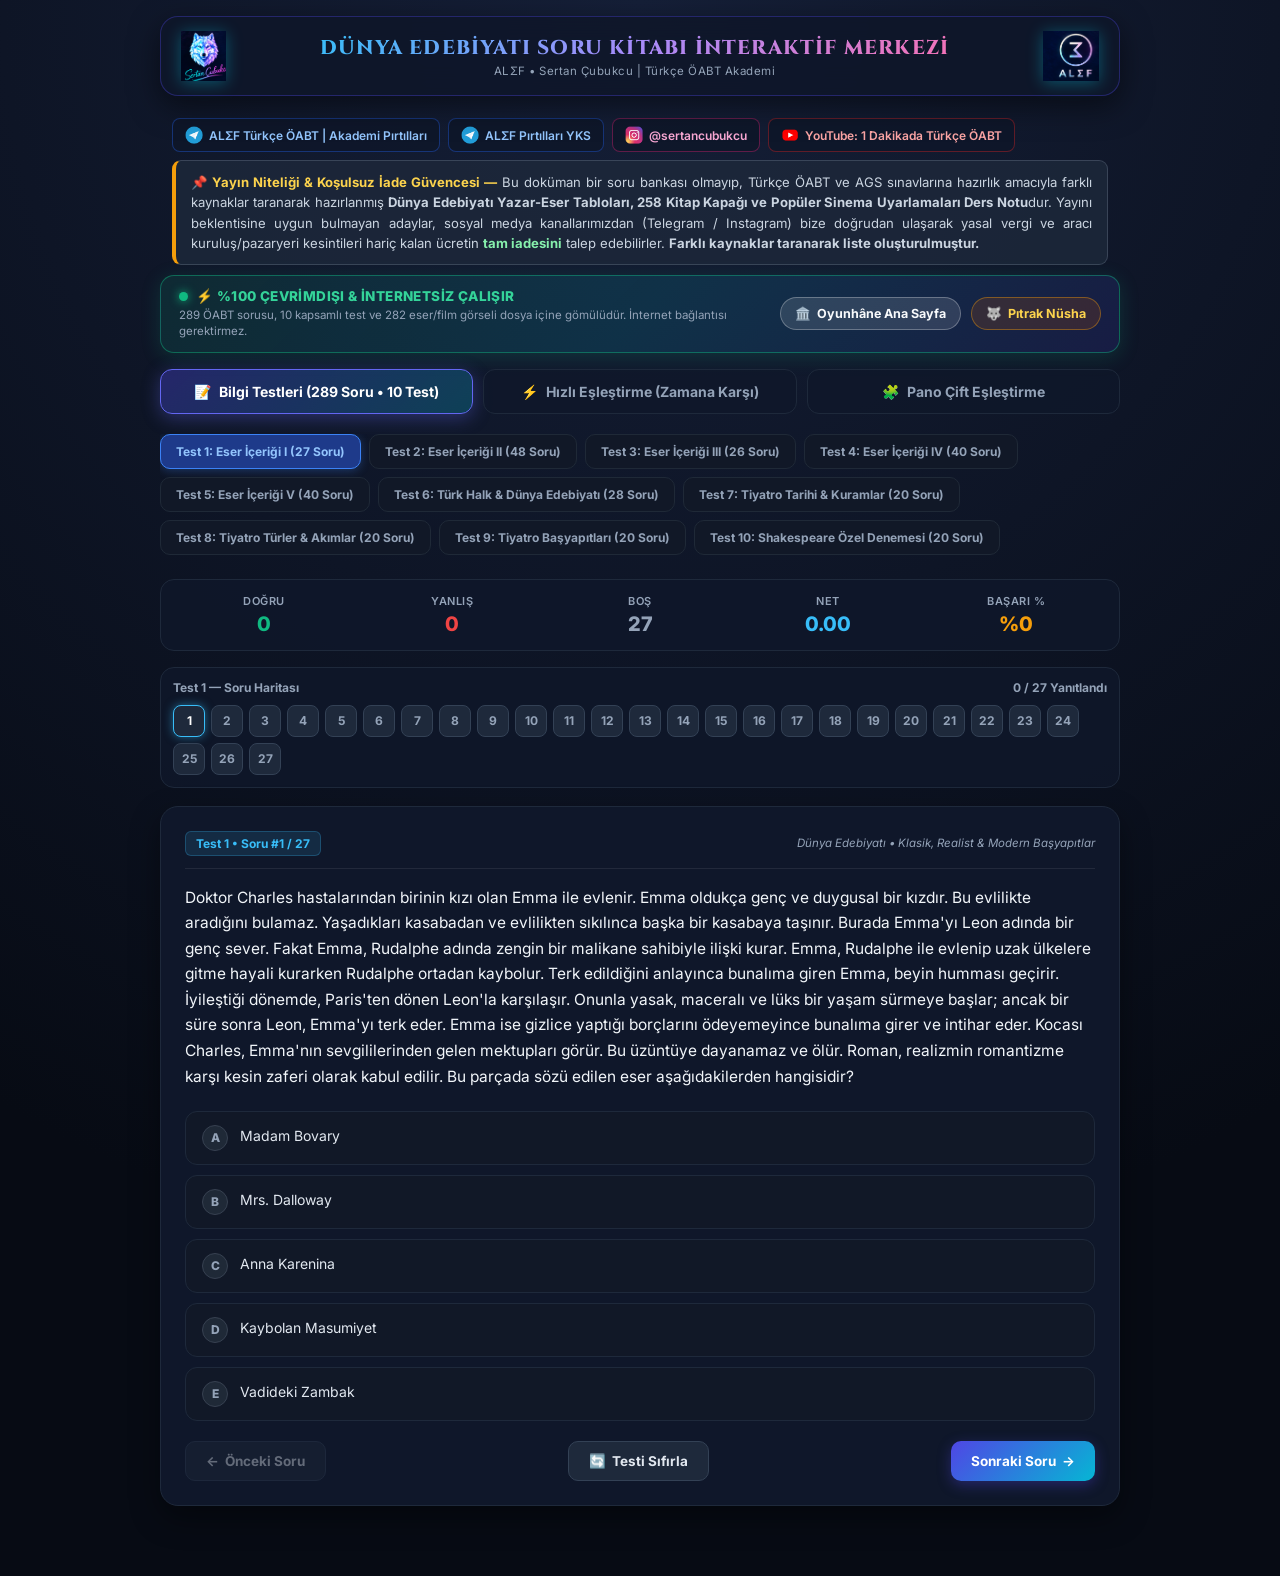
==== dunya-edebiyati.html @ e215e603 "feat: Dünya Edebiyatı soru kitabı modülü, 289 özgün soru, 10 test ve sosyal medya bağlantıları eklen" ====
<!DOCTYPE html>
<html lang="tr">
<head>
  <meta charset="UTF-8">
  <meta name="viewport" content="width=device-width, initial-scale=1.0, viewport-fit=cover">
  <title>ALΣF • Dünya Edebiyatı Soru Kitabı & İnteraktif Bilgi Merkezi</title>
  <meta name="theme-color" content="#0F172A">
  <meta name="apple-mobile-web-app-capable" content="yes">
  <meta name="apple-mobile-web-app-status-bar-style" content="black-translucent">
  <link rel="preconnect" href="https://fonts.googleapis.com">
  <link rel="preconnect" href="https://fonts.gstatic.com" crossorigin>
  <link href="https://fonts.googleapis.com/css2?family=Cinzel:wght@600;700;800&family=Inter:wght@400;500;600;700;800&display=swap" rel="stylesheet">
  <style>
    :root {
      --bg-dark: #070B14;
      --card-bg: #0F172A;
      --card-border: #1E293B;
      --accent-cyan: #06B6D4;
      --accent-purple: #8B5CF6;
      --accent-indigo: #4F46E5;
      --accent-magenta: #EC4899;
      --accent-gold: #F59E0B;
      --correct: #10B981;
      --correct-glow: rgba(16, 185, 129, 0.45);
      --wrong: #EF4444;
      --wrong-glow: rgba(239, 68, 68, 0.45);
      --text-main: #F8FAFC;
      --text-muted: #94A3B8;
    }

    * {
      box-sizing: border-box;
      margin: 0;
      padding: 0;
      font-family: 'Inter', -apple-system, BlinkMacSystemFont, sans-serif;
    }

    body {
      background: radial-gradient(circle at 50% 0%, #151F38 0%, var(--bg-dark) 75%);
      color: var(--text-main);
      min-height: 100vh;
      display: flex;
      flex-direction: column;
      align-items: center;
      padding: 16px 12px 50px;
    }

    /* Header & Logos */
    .brand-header {
      width: 100%;
      max-width: 960px;
      display: flex;
      align-items: center;
      justify-content: space-between;
      padding: 14px 20px;
      background: rgba(15, 23, 42, 0.9);
      border: 1px solid rgba(79, 70, 229, 0.35);
      border-radius: 18px;
      backdrop-filter: blur(14px);
      box-shadow: 0 10px 30px rgba(0, 0, 0, 0.5);
      margin-bottom: 12px;
    }

    .logo-img {
      height: 50px;
      object-fit: contain;
      filter: drop-shadow(0 2px 8px rgba(6, 182, 212, 0.4));
    }

    .header-center {
      text-align: center;
    }

    .header-title {
      font-family: 'Cinzel', serif;
      font-size: 20px;
      font-weight: 800;
      background: linear-gradient(135deg, #38BDF8, #A78BFA, #F472B6);
      -webkit-background-clip: text;
      -webkit-text-fill-color: transparent;
      letter-spacing: 1.2px;
    }

    .header-sub {
      font-size: 11.5px;
      color: var(--text-muted);
      margin-top: 3px;
      letter-spacing: 0.5px;
    }

    /* ============================================================ */
    /* OFFLINE STATUS & INSTALL BANNER (PROMINENT)                  */
    /* ============================================================ */
    .offline-banner-wrap {
      width: 100%;
      max-width: 960px;
      background: linear-gradient(135deg, rgba(16, 185, 129, 0.12), rgba(6, 182, 212, 0.15), rgba(79, 70, 229, 0.15));
      border: 1.5px solid rgba(16, 185, 129, 0.45);
      border-radius: 14px;
      padding: 12px 18px;
      display: flex;
      align-items: center;
      justify-content: space-between;
      gap: 14px;
      margin-bottom: 16px;
      box-shadow: 0 4px 20px rgba(16, 185, 129, 0.18);
    }

    @media (max-width: 768px) {
      .offline-banner-wrap {
        flex-direction: column;
        align-items: flex-start;
      }
      .banner-actions {
        width: 100%;
        display: flex;
        gap: 8px;
      }
      .banner-btn {
        flex: 1;
        justify-content: center;
      }
    }

    .banner-info {
      display: flex;
      flex-direction: column;
      gap: 3px;
    }

    .banner-title-line {
      display: flex;
      align-items: center;
      gap: 8px;
      font-size: 13.5px;
      font-weight: 800;
      color: #34D399;
      letter-spacing: 0.4px;
    }

    .live-dot {
      width: 9px;
      height: 9px;
      background: #10B981;
      border-radius: 50%;
      box-shadow: 0 0 10px #10B981;
      animation: pulse 1.8s infinite;
    }

    @keyframes pulse {
      0%, 100% { transform: scale(1); opacity: 1; }
      50% { transform: scale(1.3); opacity: 0.6; }
    }

    .banner-subtext {
      font-size: 11.5px;
      color: #94A3B8;
      line-height: 1.4;
    }

    .banner-actions {
      display: flex;
      align-items: center;
      gap: 10px;
      flex-shrink: 0;
    }

    .banner-btn {
      display: inline-flex;
      align-items: center;
      gap: 6px;
      padding: 8px 14px;
      font-size: 12.5px;
      font-weight: 700;
      border-radius: 999px;
      text-decoration: none;
      cursor: pointer;
      transition: all 0.2s ease;
      white-space: nowrap;
    }

    .btn-install {
      background: linear-gradient(135deg, #10B981, #059669);
      color: #FFFFFF;
      border: 1px solid #34D399;
      box-shadow: 0 2px 10px rgba(16, 185, 129, 0.35);
    }

    .btn-install:hover {
      transform: translateY(-2px);
      box-shadow: 0 4px 16px rgba(16, 185, 129, 0.55);
    }

    .btn-pitrak {
      background: rgba(180, 83, 9, 0.2);
      color: #FCD34D;
      border: 1px solid rgba(245, 158, 11, 0.4);
    }

    .btn-pitrak:hover {
      background: rgba(180, 83, 9, 0.35);
      border-color: #F59E0B;
      transform: translateY(-2px);
    }

    /* Main Navigation Tabs */
    .nav-tabs {
      width: 100%;
      max-width: 960px;
      display: flex;
      gap: 10px;
      margin-bottom: 20px;
    }

    .tab-btn {
      flex: 1;
      display: flex;
      align-items: center;
      justify-content: center;
      gap: 8px;
      padding: 13px 12px;
      font-size: 14px;
      font-weight: 700;
      color: var(--text-muted);
      background: rgba(15, 23, 42, 0.7);
      border: 1px solid var(--card-border);
      border-radius: 12px;
      cursor: pointer;
      transition: all 0.25s ease;
    }

    .tab-btn:hover {
      color: #FFF;
      background: rgba(30, 41, 59, 0.8);
      border-color: rgba(99, 102, 241, 0.4);
    }

    .tab-btn.active {
      color: #FFF;
      background: linear-gradient(135deg, rgba(79, 70, 229, 0.35), rgba(6, 182, 212, 0.25));
      border-color: #6366F1;
      box-shadow: 0 4px 18px rgba(99, 102, 241, 0.35);
    }

    /* Container Views */
    .view-container {
      width: 100%;
      max-width: 960px;
      display: none;
    }

    .view-container.active {
      display: block;
      animation: fadeIn 0.3s ease;
    }

    @keyframes fadeIn {
      from { opacity: 0; transform: translateY(6px); }
      to { opacity: 1; transform: translateY(0); }
    }

    /* ============================================================ */
    /* 1. QUIZ VIEW STYLES */
    /* ============================================================ */
    .test-selector-bar {
      display: flex;
      gap: 8px;
      overflow-x: auto;
      padding-bottom: 8px;
      margin-bottom: 16px;
    }

    .test-pill-btn {
      white-space: nowrap;
      padding: 9px 15px;
      border-radius: 10px;
      font-size: 12px;
      font-weight: 700;
      background: #111827;
      color: var(--text-muted);
      border: 1px solid #1F2937;
      cursor: pointer;
      transition: all 0.2s ease;
    }

    .test-pill-btn:hover {
      color: #FFF;
      border-color: #4B5563;
    }

    .test-pill-btn.active {
      background: #1E3A8A;
      color: #93C5FD;
      border-color: #3B82F6;
      box-shadow: 0 2px 10px rgba(59, 130, 246, 0.3);
    }

    .score-board {
      display: grid;
      grid-template-columns: repeat(5, 1fr);
      gap: 10px;
      padding: 14px;
      background: rgba(15, 23, 42, 0.9);
      border: 1px solid var(--card-border);
      border-radius: 14px;
      margin-bottom: 16px;
      text-align: center;
    }

    .score-box .label {
      font-size: 11px;
      font-weight: 600;
      text-transform: uppercase;
      letter-spacing: 0.5px;
      color: var(--text-muted);
      margin-bottom: 4px;
    }

    .score-box .val {
      font-size: 20px;
      font-weight: 800;
    }

    .val.correct { color: #10B981; }
    .val.wrong { color: #EF4444; }
    .val.empty { color: #94A3B8; }
    .val.net { color: #38BDF8; }
    .val.pct { color: #F59E0B; }

    /* Question Navigator Map */
    .q-map-container {
      padding: 12px;
      background: rgba(15, 23, 42, 0.85);
      border: 1px solid var(--card-border);
      border-radius: 14px;
      margin-bottom: 18px;
    }

    .q-map-title {
      font-size: 12px;
      font-weight: 700;
      color: var(--text-muted);
      margin-bottom: 10px;
      display: flex;
      justify-content: space-between;
    }

    .q-map-grid {
      display: flex;
      flex-wrap: wrap;
      gap: 6px;
    }

    .q-nav-pill {
      width: 32px;
      height: 32px;
      display: flex;
      align-items: center;
      justify-content: center;
      font-size: 12px;
      font-weight: 700;
      border-radius: 8px;
      background: #1E293B;
      color: #94A3B8;
      border: 1px solid #334155;
      cursor: pointer;
      transition: all 0.15s ease;
    }

    .q-nav-pill:hover {
      border-color: #64748B;
      transform: scale(1.08);
    }

    .q-nav-pill.active {
      border-color: #38BDF8;
      box-shadow: 0 0 10px rgba(56, 189, 248, 0.5);
      color: #FFF;
    }

    .q-nav-pill.ans-correct {
      background: #065F46;
      color: #A7F3D0;
      border-color: #10B981;
    }

    .q-nav-pill.ans-wrong {
      background: #7F1D1D;
      color: #FECACA;
      border-color: #EF4444;
    }

    /* Active Question Card */
    .quiz-card {
      background: var(--card-bg);
      border: 1px solid var(--card-border);
      border-radius: 18px;
      padding: 24px;
      box-shadow: 0 12px 30px rgba(0, 0, 0, 0.4);
      margin-bottom: 20px;
    }

    .q-card-header {
      display: flex;
      justify-content: space-between;
      align-items: center;
      margin-bottom: 16px;
      padding-bottom: 12px;
      border-bottom: 1px solid rgba(255, 255, 255, 0.08);
    }

    .q-badge {
      display: inline-flex;
      align-items: center;
      gap: 6px;
      font-size: 12px;
      font-weight: 700;
      color: #38BDF8;
      background: rgba(56, 189, 248, 0.12);
      padding: 4px 10px;
      border-radius: 6px;
      border: 1px solid rgba(56, 189, 248, 0.25);
    }

    .q-period-tag {
      font-size: 11.5px;
      color: var(--text-muted);
      font-style: italic;
    }

    .q-stem {
      font-size: 15.5px;
      line-height: 1.65;
      color: #F1F5F9;
      margin-bottom: 22px;
      white-space: pre-line;
    }

    .options-list {
      display: flex;
      flex-direction: column;
      gap: 10px;
      margin-bottom: 20px;
    }

    .option-btn {
      display: flex;
      align-items: flex-start;
      gap: 12px;
      padding: 13px 16px;
      background: #111827;
      border: 1.5px solid #1E293B;
      border-radius: 12px;
      color: #E2E8F0;
      font-size: 14px;
      line-height: 1.5;
      text-align: left;
      cursor: pointer;
      transition: all 0.2s ease;
    }

    .option-btn:hover:not(:disabled) {
      background: #1E293B;
      border-color: #475569;
      transform: translateX(4px);
    }

    .opt-key {
      width: 26px;
      height: 26px;
      border-radius: 50%;
      background: #1F2937;
      color: #94A3B8;
      display: flex;
      align-items: center;
      justify-content: center;
      font-weight: 800;
      font-size: 12px;
      flex-shrink: 0;
      border: 1px solid #374151;
      transition: all 0.2s;
    }

    .option-btn:hover:not(:disabled) .opt-key {
      background: #38BDF8;
      color: #0F172A;
      border-color: #38BDF8;
    }

    /* State styles for options */
    .option-btn.selected-correct {
      background: #064E3B !important;
      border-color: #10B981 !important;
      color: #D1FAE5 !important;
      box-shadow: 0 0 15px var(--correct-glow);
    }
    .option-btn.selected-correct .opt-key {
      background: #10B981;
      color: #FFF;
      border-color: #10B981;
    }

    .option-btn.selected-wrong {
      background: #7F1D1D !important;
      border-color: #EF4444 !important;
      color: #FEE2E2 !important;
      box-shadow: 0 0 15px var(--wrong-glow);
    }
    .option-btn.selected-wrong .opt-key {
      background: #EF4444;
      color: #FFF;
      border-color: #EF4444;
    }

    .option-btn.highlight-correct {
      background: rgba(16, 185, 129, 0.2) !important;
      border-color: #10B981 !important;
      color: #A7F3D0 !important;
    }
    .option-btn.highlight-correct .opt-key {
      background: #10B981;
      color: #FFF;
    }

    /* Solution Box */
    .solution-box {
      display: none;
      background: rgba(15, 23, 42, 0.8);
      border: 1px solid #334155;
      border-left: 4px solid #38BDF8;
      border-radius: 10px;
      padding: 14px 16px;
      margin-top: 18px;
      font-size: 13.5px;
      line-height: 1.6;
      color: #CBD5E1;
      animation: fadeIn 0.3s ease;
    }

    .solution-title {
      font-weight: 700;
      color: #38BDF8;
      margin-bottom: 6px;
      display: flex;
      align-items: center;
      gap: 6px;
    }

    /* Quiz Controls Bar */
    .quiz-controls {
      display: flex;
      justify-content: space-between;
      gap: 12px;
      margin-top: 20px;
    }

    .ctrl-btn {
      padding: 11px 20px;
      font-size: 13.5px;
      font-weight: 700;
      border-radius: 10px;
      cursor: pointer;
      display: inline-flex;
      align-items: center;
      gap: 6px;
      transition: all 0.2s ease;
      background: #1E293B;
      color: #E2E8F0;
      border: 1px solid #334155;
    }

    .ctrl-btn:hover:not(:disabled) {
      background: #334155;
      border-color: #475569;
      transform: translateY(-2px);
    }

    .ctrl-btn:disabled {
      opacity: 0.4;
      cursor: not-allowed;
    }

    .ctrl-btn.primary {
      background: linear-gradient(135deg, #4F46E5, #06B6D4);
      border: none;
      color: #FFF;
      box-shadow: 0 4px 14px rgba(79, 70, 229, 0.35);
    }

    .ctrl-btn.primary:hover:not(:disabled) {
      box-shadow: 0 6px 20px rgba(6, 182, 212, 0.45);
    }

    /* ============================================================ */
    /* 2. SPEED MATCH GAME STYLES */
    /* ============================================================ */
    .game-stats-header {
      display: grid;
      grid-template-columns: repeat(4, 1fr);
      gap: 12px;
      margin-bottom: 16px;
    }

    .g-stat-box {
      background: rgba(15, 23, 42, 0.85);
      border: 1px solid var(--card-border);
      border-radius: 12px;
      padding: 12px;
      text-align: center;
    }

    .g-stat-label {
      font-size: 11px;
      font-weight: 700;
      text-transform: uppercase;
      color: var(--text-muted);
      margin-bottom: 3px;
    }

    .g-stat-value {
      font-size: 22px;
      font-weight: 800;
    }

    .g-stat-value.timer {
      color: #F59E0B;
    }

    .g-stat-value.timer.danger {
      color: #EF4444;
      animation: timerAlert 0.6s infinite alternate;
    }

    @keyframes timerAlert {
      from { transform: scale(1); }
      to { transform: scale(1.15); }
    }

    .speed-game-arena {
      background: var(--card-bg);
      border: 1px solid var(--card-border);
      border-radius: 18px;
      padding: 24px;
      box-shadow: 0 12px 30px rgba(0, 0, 0, 0.4);
    }

    .speed-card-display {
      display: flex;
      flex-direction: column;
      align-items: center;
      margin-bottom: 24px;
    }

    .speed-cover-img {
      height: 250px;
      width: auto;
      max-width: 190px;
      object-fit: cover;
      border-radius: 12px;
      box-shadow: 0 8px 24px rgba(0, 0, 0, 0.6);
      border: 2px solid rgba(255, 255, 255, 0.15);
      transition: transform 0.2s ease;
    }

    .speed-cover-img:hover {
      transform: scale(1.03);
    }

    .speed-catalog-tag {
      margin-top: 10px;
      font-size: 12px;
      font-weight: 700;
      color: #38BDF8;
      background: rgba(56, 189, 248, 0.12);
      padding: 4px 12px;
      border-radius: 999px;
      border: 1px solid rgba(56, 189, 248, 0.3);
    }

    .speed-options-grid {
      display: grid;
      grid-template-columns: repeat(2, 1fr);
      gap: 12px;
    }

    @media (max-width: 640px) {
      .speed-options-grid {
        grid-template-columns: 1fr;
      }
    }

    .game-opt-btn {
      background: #111827;
      border: 1.5px solid #1E293B;
      border-radius: 12px;
      padding: 14px 18px;
      color: #F8FAFC;
      font-size: 14.5px;
      font-weight: 600;
      cursor: pointer;
      text-align: left;
      transition: all 0.18s ease;
      display: flex;
      align-items: center;
      justify-content: space-between;
    }

    .game-opt-btn:hover:not(:disabled) {
      background: #1E293B;
      border-color: #38BDF8;
      transform: translateX(4px);
    }

    .game-opt-btn.correct-glow {
      background: #064E3B !important;
      border-color: #10B981 !important;
      color: #A7F3D0 !important;
      box-shadow: 0 0 18px var(--correct-glow);
    }

    .game-opt-btn.wrong-shake {
      background: #7F1D1D !important;
      border-color: #EF4444 !important;
      color: #FECACA !important;
      box-shadow: 0 0 18px var(--wrong-glow);
      animation: shake 0.4s ease;
    }

    @keyframes shake {
      0%, 100% { transform: translateX(0); }
      20%, 60% { transform: translateX(-6px); }
      40%, 80% { transform: translateX(6px); }
    }

    /* Start & Game Over Overlays */
    .game-overlay-card {
      text-align: center;
      padding: 36px 20px;
    }

    .big-game-title {
      font-family: 'Cinzel', serif;
      font-size: 26px;
      font-weight: 800;
      color: #38BDF8;
      margin-bottom: 12px;
    }

    .game-desc {
      font-size: 14.5px;
      color: #94A3B8;
      max-width: 540px;
      margin: 0 auto 24px;
      line-height: 1.6;
    }

    .primary-game-btn {
      padding: 14px 34px;
      font-size: 16px;
      font-weight: 800;
      color: #FFF;
      background: linear-gradient(135deg, #4F46E5, #06B6D4);
      border: none;
      border-radius: 12px;
      cursor: pointer;
      box-shadow: 0 6px 20px rgba(79, 70, 229, 0.45);
      transition: all 0.25s ease;
    }

    .primary-game-btn:hover {
      transform: translateY(-2px) scale(1.03);
      box-shadow: 0 10px 28px rgba(6, 182, 212, 0.55);
    }

    /* GameOver Modal */
    .gameover-modal-grid {
      display: grid;
      grid-template-columns: repeat(2, 1fr);
      gap: 12px;
      max-width: 440px;
      margin: 20px auto 28px;
    }

    .go-stat-card {
      padding: 14px;
      background: #0B1120;
      border: 1px solid #1E293B;
      border-radius: 10px;
    }

    .go-stat-card .l { font-size: 11px; color: var(--text-muted); margin-bottom: 4px; }
    .go-stat-card .v { font-size: 22px; font-weight: 800; color: #38BDF8; }

    /* ============================================================ */
    /* 3. BOARD PAIR MATCH STYLES */
    /* ============================================================ */
    .board-grid-wrapper {
      display: grid;
      grid-template-columns: repeat(4, 1fr);
      gap: 14px;
      margin-top: 16px;
    }

    @media (max-width: 720px) {
      .board-grid-wrapper {
        grid-template-columns: repeat(2, 1fr);
      }
    }

    .board-card {
      height: 160px;
      background: #111827;
      border: 2px solid #1E293B;
      border-radius: 14px;
      padding: 10px;
      display: flex;
      flex-direction: column;
      align-items: center;
      justify-content: center;
      cursor: pointer;
      transition: all 0.2s ease;
      position: relative;
      overflow: hidden;
      text-align: center;
    }

    .board-card:hover {
      border-color: #38BDF8;
      transform: translateY(-3px);
    }

    .board-card.selected {
      border-color: #F59E0B;
      box-shadow: 0 0 16px rgba(245, 158, 11, 0.5);
      background: #1E293B;
    }

    .board-card.matched {
      opacity: 0.15;
      pointer-events: none;
      transform: scale(0.95);
    }

    .board-card img {
      height: 100%;
      width: auto;
      border-radius: 8px;
      object-fit: cover;
    }

    .board-text {
      font-size: 13px;
      font-weight: 700;
      color: #F8FAFC;
      line-height: 1.4;
      padding: 8px;
    }

    /* ============================================================ */
    /* INSTALL MODAL STYLES                                         */
    /* ============================================================ */
    .modal-backdrop {
      position: fixed;
      top: 0; left: 0; right: 0; bottom: 0;
      background: rgba(0, 0, 0, 0.85);
      backdrop-filter: blur(10px);
      display: none;
      align-items: center;
      justify-content: center;
      z-index: 1000;
      padding: 20px;
    }

    .modal-backdrop.show {
      display: flex;
    }

    .install-modal-box {
      width: 100%;
      max-width: 560px;
      background: #0F172A;
      border: 1.5px solid #334155;
      border-radius: 20px;
      padding: 26px 24px;
      text-align: left;
      box-shadow: 0 20px 50px rgba(0, 0, 0, 0.7);
      animation: modalPop 0.25s cubic-bezier(0.175, 0.885, 0.32, 1.275);
    }

    @keyframes modalPop {
      from { transform: scale(0.9); opacity: 0; }
      to { transform: scale(1); opacity: 1; }
    }

    .modal-head-row {
      display: flex;
      align-items: center;
      justify-content: space-between;
      margin-bottom: 8px;
    }

    .modal-head-title {
      font-size: 18px;
      font-weight: 800;
      color: #38BDF8;
      display: flex;
      align-items: center;
      gap: 8px;
    }

    .modal-close-x {
      background: transparent;
      border: none;
      color: #94A3B8;
      font-size: 24px;
      cursor: pointer;
      line-height: 1;
    }

    .modal-head-desc {
      font-size: 12.5px;
      color: #94A3B8;
      line-height: 1.5;
      margin-bottom: 16px;
    }

    .device-tabs {
      display: flex;
      gap: 6px;
      border-bottom: 1px solid #1E293B;
      padding-bottom: 10px;
      margin-bottom: 16px;
    }

    .dev-tab-btn {
      flex: 1;
      padding: 8px 6px;
      font-size: 12px;
      font-weight: 700;
      background: #111827;
      color: #94A3B8;
      border: 1px solid #1F2937;
      border-radius: 8px;
      cursor: pointer;
      text-align: center;
      transition: all 0.2s;
    }

    .dev-tab-btn.active {
      background: #1E3A8A;
      color: #93C5FD;
      border-color: #3B82F6;
    }

    .dev-content-panel {
      display: none;
      flex-direction: column;
      gap: 10px;
      margin-bottom: 18px;
    }

    .dev-content-panel.active {
      display: flex;
    }

    .step-row {
      display: flex;
      align-items: flex-start;
      gap: 12px;
      background: #111827;
      border: 1px solid #1E293B;
      border-radius: 10px;
      padding: 10px 14px;
    }

    .step-badge-num {
      width: 24px;
      height: 24px;
      border-radius: 50%;
      background: #38BDF8;
      color: #0F172A;
      font-weight: 800;
      font-size: 12px;
      display: flex;
      align-items: center;
      justify-content: center;
      flex-shrink: 0;
      margin-top: 2px;
    }

    .step-instr {
      font-size: 13px;
      color: #E2E8F0;
      line-height: 1.5;
    }

    .step-instr b {
      color: #38BDF8;
    }

    .modal-bottom-btn {
      width: 100%;
      padding: 12px;
      font-size: 14px;
      font-weight: 700;
      color: #FFF;
      background: linear-gradient(135deg, #10B981, #059669);
      border: none;
      border-radius: 10px;
      cursor: pointer;
      text-align: center;
    }
  </style>
</head>
<body>

  <!-- Top Header with User's Logos -->
  <header class="brand-header">
    <img src="[data-uri]" alt="Sertan Çubukcu" class="logo-img">
    <div class="header-center">
      <div class="header-title">DÜNYA EDEBİYATI SORU KİTABI İNTERAKTİF MERKEZİ</div>
      <div class="header-sub">ALΣF • Sertan Çubukcu | Türkçe ÖABT Akademi</div>
    </div>
    <img src="[data-uri]" alt="ALΣF" class="logo-img">
  </header>

  <!-- ============================================================ -->
  <!-- DİJİTAL BAĞLANTILARIMIZ & YAYIN NİTELİĞİ BİLDİRİMİ        -->
  <!-- ============================================================ -->
  <div style="max-width: 960px; margin: 10px auto 0; padding: 0 12px;">

    <!-- Social Links Row -->
    <div style="display: flex; flex-wrap: wrap; gap: 8px; margin-bottom: 8px;">
      <a href="https://t.me/alefturkceoabt" target="_blank"
         style="display:flex; align-items:center; gap:6px; padding:7px 12px; background:rgba(15,23,42,0.85); border:1px solid rgba(37,99,235,0.4); border-radius:8px; color:#93C5FD; text-decoration:none; font-size:12px; font-weight:600;">
        <img src="[data-uri]" width="18" height="18" alt="TG"> ALΣF Türkçe ÖABT | Akademi Pırtılları
      </a>
      <a href="https://t.me/alefpirtillariyks" target="_blank"
         style="display:flex; align-items:center; gap:6px; padding:7px 12px; background:rgba(15,23,42,0.85); border:1px solid rgba(37,99,235,0.4); border-radius:8px; color:#93C5FD; text-decoration:none; font-size:12px; font-weight:600;">
        <img src="[data-uri]" width="18" height="18" alt="TG"> ALΣF Pırtılları YKS
      </a>
      <a href="https://instagram.com/sertancubukcu" target="_blank"
         style="display:flex; align-items:center; gap:6px; padding:7px 12px; background:rgba(15,23,42,0.85); border:1px solid rgba(219,39,119,0.4); border-radius:8px; color:#F9A8D4; text-decoration:none; font-size:12px; font-weight:600;">
        <img src="[data-uri]" width="18" height="18" alt="IG"> @sertancubukcu
      </a>
      <a href="https://youtube.com/@1dakikadaturkceoabt" target="_blank"
         style="display:flex; align-items:center; gap:6px; padding:7px 12px; background:rgba(15,23,42,0.85); border:1px solid rgba(220,38,38,0.4); border-radius:8px; color:#FCA5A5; text-decoration:none; font-size:12px; font-weight:600;">
        <img src="[data-uri]" width="18" height="18" alt="YT"> YouTube: 1 Dakikada Türkçe ÖABT
      </a>
    </div>

    <!-- Yayın Niteliği & İade Güvencesi -->
    <div style="padding:11px 15px; background:rgba(30,41,59,0.82); border:1px solid rgba(148,163,184,0.25); border-left:4px solid #F59E0B; border-radius:9px; color:#CBD5E1; font-size:0.82rem; line-height:1.55; text-align:justify; margin-bottom:10px;">
      <span style="font-weight:700; color:#FCD34D;">📌 Yayın Niteliği &amp; Koşulsuz İade Güvencesi —</span>
      Bu doküman bir soru bankası olmayıp, Türkçe ÖABT ve AGS sınavlarına hazırlık amacıyla farklı kaynaklar taranarak hazırlanmış
      <b>Dünya Edebiyatı Yazar-Eser Tabloları, 258 Kitap Kapağı ve Popüler Sinema Uyarlamaları Ders Notu</b>dur.
      Yayını beklentisine uygun bulmayan adaylar, sosyal medya kanallarımızdan (Telegram / Instagram) bize doğrudan ulaşarak
      yasal vergi ve aracı kuruluş/pazaryeri kesintileri hariç kalan ücretin <b style="color:#86EFAC;">tam iadesini</b> talep edebilirler.
      <b>Farklı kaynaklar taranarak liste oluşturulmuştur.</b>
    </div>
  </div>



  <!-- OFFLINE STATUS & INSTALL BANNER -->
  <div class="offline-banner-wrap">
    <div class="banner-info">
      <div class="banner-title-line">
        <span class="live-dot"></span>
        <span>⚡ %100 ÇEVRİMDIŞI & İNTERNETSİZ ÇALIŞIR</span>
      </div>
      <div class="banner-subtext">
        289 ÖABT sorusu, 10 kapsamlı test ve 282 eser/film görseli dosya içine gömülüdür. İnternet bağlantısı gerektirmez.
      </div>
    </div>
    <div class="banner-actions">
      <a href="./index.html" class="banner-btn" style="background:rgba(255,255,255,0.12); border:1px solid rgba(255,255,255,0.28); color:#F8FAFC; text-decoration:none;" title="Edebiyat Oyunhânesi Ana Sayfasına Dön">
        <span>🏛️</span> Oyunhâne Ana Sayfa
      </a>
      <a href="./Pitrak-Nusha/index.html" class="banner-btn btn-pitrak" title="Pıtrak Nüsha Mizanpaj Stüdyosunu Aç">
        <span>🐺</span> Pıtrak Nüsha
      </a>
    </div>
  </div>

  <!-- Navigation Tabs -->
  <nav class="nav-tabs">
    <button class="tab-btn active" onclick="switchNavTab('quiz-view')">
      <span>📝</span> Bilgi Testleri (289 Soru • 10 Test)
    </button>
    <button class="tab-btn" onclick="switchNavTab('speed-game-view')">
      <span>⚡</span> Hızlı Eşleştirme (Zamana Karşı)
    </button>
    <button class="tab-btn" onclick="switchNavTab('board-game-view')">
      <span>🧩</span> Pano Çift Eşleştirme
    </button>
  </nav>

  <!-- ============================================================ -->
  <!-- 1. QUIZ VIEW (130 QUESTIONS IN 5 TESTS) -->
  <!-- ============================================================ -->
  <main id="quiz-view" class="view-container active">
    <!-- Test Selector Bar -->
    <div class="test-selector-bar" style="flex-wrap: wrap;">
      <button class="test-pill-btn active" onclick="selectTest(1)">Test 1: Eser İçeriği I (27 Soru)</button>
      <button class="test-pill-btn" onclick="selectTest(2)">Test 2: Eser İçeriği II (48 Soru)</button>
      <button class="test-pill-btn" onclick="selectTest(3)">Test 3: Eser İçeriği III (26 Soru)</button>
      <button class="test-pill-btn" onclick="selectTest(4)">Test 4: Eser İçeriği IV (40 Soru)</button>
      <button class="test-pill-btn" onclick="selectTest(5)">Test 5: Eser İçeriği V (40 Soru)</button>
      <button class="test-pill-btn" onclick="selectTest(6)">Test 6: Türk Halk & Dünya Edebiyatı (28 Soru)</button>
      <button class="test-pill-btn" onclick="selectTest(7)">Test 7: Tiyatro Tarihi & Kuramlar (20 Soru)</button>
      <button class="test-pill-btn" onclick="selectTest(8)">Test 8: Tiyatro Türler & Akımlar (20 Soru)</button>
      <button class="test-pill-btn" onclick="selectTest(9)">Test 9: Tiyatro Başyapıtları (20 Soru)</button>
      <button class="test-pill-btn" onclick="selectTest(10)">Test 10: Shakespeare Özel Denemesi (20 Soru)</button>
    </div>

    <!-- Live Scoreboard -->
    <div class="score-board">
      <div class="score-box">
        <div class="label">Doğru</div>
        <div class="val correct" id="quiz-correct-count">0</div>
      </div>
      <div class="score-box">
        <div class="label">Yanlış</div>
        <div class="val wrong" id="quiz-wrong-count">0</div>
      </div>
      <div class="score-box">
        <div class="label">Boş</div>
        <div class="val empty" id="quiz-empty-count">25</div>
      </div>
      <div class="score-box">
        <div class="label">Net</div>
        <div class="val net" id="quiz-net-count">0.00</div>
      </div>
      <div class="score-box">
        <div class="label">Başarı %</div>
        <div class="val pct" id="quiz-pct-count">%0</div>
      </div>
    </div>

    <!-- Question Navigator Map -->
    <div class="q-map-container">
      <div class="q-map-title">
        <span id="q-map-test-label">Test 1 — Soru Haritası</span>
        <span id="q-map-progress-label">0 / 25 Yanıtlandı</span>
      </div>
      <div class="q-map-grid" id="quiz-nav-grid">
        <!-- Rendered by JS -->
      </div>
    </div>

    <!-- Active Question Card -->
    <article class="quiz-card" id="quiz-card-container">
      <header class="q-card-header">
        <span class="q-badge" id="q-card-badge">Soru #1</span>
        <span class="q-period-tag" id="q-card-period">Antik Dönem & Rönesans</span>
      </header>
      
      <div class="q-stem" id="q-card-stem">
        Soru metni yükleniyor...
      </div>

      <div class="options-list" id="q-card-options">
        <!-- Options rendered by JS -->
      </div>

      <div class="solution-box" id="q-card-solution">
        <div class="solution-title">
          <span>💡</span> ÖABT Çözüm & Edebi Tahlil:
        </div>
        <div id="q-card-solution-text">
          Çözüm açıklaması burada yer alır.
        </div>
      </div>

      <footer class="quiz-controls">
        <button class="ctrl-btn" id="btn-prev-q" onclick="navigateQuestion(-1)">
          <span>←</span> Önceki Soru
        </button>
        <button class="ctrl-btn" onclick="resetCurrentTest()">
          <span>🔄</span> Testi Sıfırla
        </button>
        <button class="ctrl-btn primary" id="btn-next-q" onclick="navigateQuestion(1)">
          Sonraki Soru <span>→</span>
        </button>
      </footer>
    </article>
  </main>

  <!-- ============================================================ -->
  <!-- 2. SPEED MATCH GAME VIEW -->
  <!-- ============================================================ -->
  <section id="speed-game-view" class="view-container">
    <div class="game-stats-header">
      <div class="g-stat-box">
        <div class="g-stat-label">Süre</div>
        <div class="g-stat-value timer" id="speed-timer-val">30s</div>
      </div>
      <div class="g-stat-box">
        <div class="g-stat-label">Puan</div>
        <div class="g-stat-value" id="speed-score-val" style="color: #38BDF8;">0</div>
      </div>
      <div class="g-stat-box">
        <div class="g-stat-label">Doğru Eşleşme</div>
        <div class="g-stat-value" id="speed-matches-val" style="color: #10B981;">0</div>
      </div>
      <div class="g-stat-box">
        <div class="g-stat-label">Seri (Streak)</div>
        <div class="g-stat-value" id="speed-streak-val" style="color: #F59E0B;">0x</div>
      </div>
    </div>

    <div class="speed-game-arena">
      <!-- Start Screen -->
      <div id="speed-start-screen" class="game-overlay-card">
        <div class="big-game-title">⚡ ZAMANA KARŞI HIZLI EŞLEŞTİRME</div>
        <div class="game-desc">
          Ekrana gelen kapak ve film afişlerinin hangi yazar veya esere ait olduğunu en hızlı şekilde tahmin edin!
          <br><br>
          ⏱️ <b>30 saniyeden başlarsınız.</b> Her doğru bildiğinizde <b>+3 saniye</b> ve ekstra puan kazanırsınız. Seri yaptıkça puanınız katlanır!
        </div>
        <button class="primary-game-btn" onclick="startSpeedGame()">
          🚀 Oyunu Başlat
        </button>
      </div>

      <!-- Active Game Screen -->
      <div id="speed-active-screen" style="display: none;">
        <div class="speed-card-display">
          <img id="speed-current-img" src="" alt="Eser Kapağı" class="speed-cover-img">
          <div class="speed-catalog-tag" id="speed-current-badge">Katalog: #001</div>
        </div>

        <div class="speed-options-grid" id="speed-options-container">
          <!-- 4 option buttons rendered by JS -->
        </div>
      </div>

      <!-- Game Over Screen -->
      <div id="speed-gameover-screen" class="game-overlay-card" style="display: none;">
        <div class="big-game-title" style="color: #EF4444;">SÜRE DOLDU!</div>
        <div id="gameover-rank-title" style="font-size: 16px; margin-bottom: 12px; color: #E2E8F0;">
          Kazanılan Edebi Unvan: <b style="color: #38BDF8;">Kitap Kurdu</b>
        </div>
        <div class="gameover-modal-grid">
          <div class="go-stat-card">
            <div class="l">Toplam Puan</div>
            <div class="v" id="go-score">0</div>
          </div>
          <div class="go-stat-card">
            <div class="l">Doğru Eşleşme</div>
            <div class="v" id="go-matches" style="color: #10B981;">0</div>
          </div>
          <div class="go-stat-card">
            <div class="l">En Yüksek Seri</div>
            <div class="v" id="go-streak" style="color: #F59E0B;">0x</div>
          </div>
          <div class="go-stat-card">
            <div class="l">İsabet Oranı</div>
            <div class="v" id="go-accuracy" style="color: #A78BFA;">%0</div>
          </div>
        </div>
        <button class="primary-game-btn" onclick="startSpeedGame()">
          🔄 Yeniden Oyna
        </button>
      </div>
    </div>
  </section>

  <!-- ============================================================ -->
  <!-- 3. BOARD PAIR MATCH VIEW -->
  <!-- ============================================================ -->
  <section id="board-game-view" class="view-container">
    <div class="game-stats-header" style="grid-template-columns: repeat(2, 1fr);">
      <div class="g-stat-box">
        <div class="g-stat-label">Mod</div>
        <div class="g-stat-value" style="color: #38BDF8; font-size: 17px;">Görsel Eşleştirme Panosu</div>
      </div>
      <div class="g-stat-box">
        <div class="g-stat-label">İşlem</div>
        <button class="ctrl-btn primary" onclick="initBoardGame()" style="padding: 6px 16px; font-size: 12px;">
          Yeni Pano Dağıt
        </button>
      </div>
    </div>

    <div class="speed-game-arena">
      <div class="game-desc" style="text-align: center; margin-bottom: 16px;">
        Kapak görseli ile eser/yazar ismini eşleştirin. Seçtiğiniz iki kart doğru ise ekrandan kalkar!
      </div>
      <div class="board-grid-wrapper" id="board-grid-container">
        <!-- Rendered by JS -->
      </div>
    </div>
  </section>

  <!-- ============================================================ -->
  <!-- INSTALL MODAL                                                -->
  <!-- ============================================================ -->
  <div id="install-modal" class="modal-backdrop" onclick="if(event.target===this) closeInstallModal()">
    <div class="install-modal-box">
      <div class="modal-head-row">
        <div class="modal-head-title">
          <span>📲</span> Ana Ekrana Ekle / Telefona Yükle
        </div>
        <button class="modal-close-x" onclick="closeInstallModal()">&times;</button>
      </div>
      <div class="modal-head-desc">
        Bu uygulamayı telefon veya bilgisayarınızın ana ekranına ekleyerek <b>%100 internetsiz ve tam ekran</b> kullanabilirsiniz.
      </div>

      <div class="device-tabs">
        <button class="dev-tab-btn active" onclick="switchDevTab('ios')">📱 iPhone / iPad (Safari)</button>
        <button class="dev-tab-btn" onclick="switchDevTab('android')">🤖 Android (Chrome)</button>
        <button class="dev-tab-btn" onclick="switchDevTab('pc')">💻 Bilgisayar (Chrome/Edge)</button>
      </div>

      <!-- iOS Panel -->
      <div id="dev-panel-ios" class="dev-content-panel active">
        <div class="step-row">
          <div class="step-badge-num">1</div>
          <div class="step-instr">Safari tarayıcısının altındaki <b>Paylaş</b> simgesine (kare içinde yukarı ok) dokunun.</div>
        </div>
        <div class="step-row">
          <div class="step-badge-num">2</div>
          <div class="step-instr">Açılan menüde aşağı kaydırıp <b>"Ana Ekrana Ekle"</b> (Add to Home Screen) seçeneğine dokunun.</div>
        </div>
        <div class="step-row">
          <div class="step-badge-num">3</div>
          <div class="step-instr">Sağ üstteki <b>"Ekle"</b> butonuna basın. Telefonunuzda gerçek bir uygulama gibi açılacaktır!</div>
        </div>
      </div>

      <!-- Android Panel -->
      <div id="dev-panel-android" class="dev-content-panel">
        <div class="step-row">
          <div class="step-badge-num">1</div>
          <div class="step-instr">Chrome tarayıcısının sağ üst köşesindeki <b>üç nokta (⋮)</b> simgesine dokunun.</div>
        </div>
        <div class="step-row">
          <div class="step-badge-num">2</div>
          <div class="step-instr">Menüden <b>"Uygulamayı Yükle"</b> veya <b>"Ana Ekrana Ekle"</b> seçeneğini seçin.</div>
        </div>
        <div class="step-row">
          <div class="step-badge-num">3</div>
          <div class="step-instr">Gelen onay penceresinde <b>"Yükle"</b> diyerek kurulumu tamamlayın.</div>
        </div>
        <div id="android-pwa-direct" style="display:none; margin-top:10px;">
          <button class="modal-bottom-btn" onclick="triggerPWAInstall()">⚡ Tek Tıkla Cihaza Kur</button>
        </div>
      </div>

      <!-- PC Panel -->
      <div id="dev-panel-pc" class="dev-content-panel">
        <div class="step-row">
          <div class="step-badge-num">1</div>
          <div class="step-instr">Chrome veya Edge adres çubuğunun en sağındaki <b>"Uygulamayı Yükle"</b> (ekran simgesi) ikonuna tıklayın.</div>
        </div>
        <div class="step-row">
          <div class="step-badge-num">2</div>
          <div class="step-instr">Veya Masaüstünüzdeki <code>Dünya Edebiyatı Bilgi Testi.html</code> dosyasına çift tıklayarak internetsiz her an açın.</div>
        </div>
        <div class="step-row">
          <div class="step-badge-num">3</div>
          <div class="step-instr">Hiçbir internet bağlantısı olmadan tüm 289 soru ve 282 görsel anında yüklenir.</div>
        </div>
      </div>

      <button class="modal-bottom-btn" onclick="closeInstallModal()" style="margin-top: 8px;">Tamam, Anladım</button>
    </div>
  </div>

  <!-- Audio Context Engine (Zero External Audio Files - 100% Offline Synthesizer) -->
  <script>
    const AudioEngine = (() => {
      let ctx = null;
      function getCtx() {
        if (!ctx) {
          const AudioContext = window.AudioContext || window.webkitAudioContext;
          if (AudioContext) ctx = new AudioContext();
        }
        if (ctx && ctx.state === 'suspended') {
          ctx.resume();
        }
        return ctx;
      }

      return {
        playCorrect: () => {
          try {
            const c = getCtx();
            if (!c) return;
            const now = c.currentTime;
            
            const osc1 = c.createOscillator();
            const osc2 = c.createOscillator();
            const gain = c.createGain();

            osc1.type = 'sine';
            osc2.type = 'triangle';

            osc1.frequency.setValueAtTime(587.33, now); // D5
            osc1.frequency.exponentialRampToValueAtTime(880.00, now + 0.12); // A5

            osc2.frequency.setValueAtTime(880.00, now);
            osc2.frequency.exponentialRampToValueAtTime(1174.66, now + 0.16); // D6

            gain.gain.setValueAtTime(0.18, now);
            gain.gain.exponentialRampToValueAtTime(0.001, now + 0.28);

            osc1.connect(gain);
            osc2.connect(gain);
            gain.connect(c.destination);

            osc1.start(now);
            osc2.start(now);
            osc1.stop(now + 0.3);
            osc2.stop(now + 0.3);
          } catch(e) {}
        },

        playWrong: () => {
          try {
            const c = getCtx();
            if (!c) return;
            const now = c.currentTime;
            
            const osc = c.createOscillator();
            const gain = c.createGain();

            osc.type = 'sawtooth';
            osc.frequency.setValueAtTime(180, now);
            osc.frequency.exponentialRampToValueAtTime(110, now + 0.22);

            gain.gain.setValueAtTime(0.2, now);
            gain.gain.exponentialRampToValueAtTime(0.001, now + 0.25);

            osc.connect(gain);
            gain.connect(c.destination);

            osc.start(now);
            osc.stop(now + 0.26);
          } catch(e) {}
        }
      };
    })();
  </script>

  <!-- PWA Install Hooks -->
  <script>
    let deferredPrompt = null;
    window.addEventListener('beforeinstallprompt', (e) => {
      e.preventDefault();
      deferredPrompt = e;
      const btn = document.getElementById('android-pwa-direct');
      if (btn) btn.style.display = 'block';
    });

    function openInstallModal() {
      document.getElementById('install-modal').classList.add('show');
    }

    function closeInstallModal() {
      document.getElementById('install-modal').classList.remove('show');
    }

    function switchDevTab(tab) {
      document.querySelectorAll('.dev-tab-btn').forEach(b => b.classList.remove('active'));
      document.querySelectorAll('.dev-content-panel').forEach(p => p.classList.remove('active'));

      if (tab === 'ios') {
        document.querySelectorAll('.dev-tab-btn')[0].classList.add('active');
        document.getElementById('dev-panel-ios').classList.add('active');
      } else if (tab === 'android') {
        document.querySelectorAll('.dev-tab-btn')[1].classList.add('active');
        document.getElementById('dev-panel-android').classList.add('active');
      } else {
        document.querySelectorAll('.dev-tab-btn')[2].classList.add('active');
        document.getElementById('dev-panel-pc').classList.add('active');
      }
    }

    function triggerPWAInstall() {
      if (deferredPrompt) {
        deferredPrompt.prompt();
        deferredPrompt.userChoice.then(() => {
          closeInstallModal();
          deferredPrompt = null;
        });
      }
    }
  </script>

  <!-- Application Data & Logic -->
  <script>
    const ALL_QUESTIONS = [{"id": 1, "test_id": 1, "test_title": "Test 1: Dünya Edebiyatı Eser İçeriği I", "period": "Dünya Edebiyatı • Klasik, Realist & Modern Başyapıtlar", "stem": "Doktor Charles hastalarından birinin kızı olan Emma ile evlenir. Emma oldukça genç ve duygusal bir kızdır. Bu evlilikte aradığını bulamaz. Yaşadıkları kasabadan ve evlilikten sıkılınca başka bir kasabaya taşınır. Burada Emma'yı Leon adında bir genç sever. Fakat Emma, Rudalphe adında zengin bir malikane sahibiyle ilişki kurar. Emma, Rudalphe ile evlenip uzak ülkelere gitme hayali kurarken Rudalphe ortadan kaybolur. Terk edildiğini anlayınca bunalıma giren Emma, beyin humması geçirir. İyileştiği dönemde, Paris'ten dönen Leon'la karşılaşır. Onunla yasak, maceralı ve lüks bir yaşam sürmeye başlar; ancak bir süre sonra Leon, Emma'yı terk eder. Emma ise gizlice yaptığı borçlarını ödeyemeyince bunalıma girer ve intihar eder. Kocası Charles, Emma'nın sevgililerinden gelen mektupları görür. Bu üzüntüye dayanamaz ve ölür. Roman, realizmin romantizme karşı kesin zaferi olarak kabul edilir. Bu parçada sözü edilen eser aşağıdakilerden hangisidir?", "options": {"A": "Madam Bovary", "B": "Mrs. Dalloway", "C": "Anna Karenina", "D": "Kaybolan Masumiyet", "E": "Vadideki Zambak"}, "answer": "A", "solution": "Genel Çözüm: Parçada özeti verilen eser Gustave Flaubert'in kaleme aldığı Madam Bovary'dir. Roman, romantizmin hayalleriyle gerçek hayatın sertliği arasındaki çatışmayı Emma Bovary karakteri üzerinden işleyerek realizm akımının başyapıtı kabul edilir. A) Madam Bovary, realizm çerçevesinde anlatılan doğru eserdir. B) Mrs. Dalloway, Woolf'un bir kadının bir gününü anlattığı eseridir. C) Anna Karenina, Tolstoy'un eseridir; karakterler farklıdır. D) Kaybolan Masumiyet, farklı bir olay örgüsüne sahiptir. E) Vadideki Zambak, Balzac'ın platonik aşk romanıdır."}, {"id": 2, "test_id": 1, "test_title": "Test 1: Dünya Edebiyatı Eser İçeriği I", "period": "Dünya Edebiyatı • Klasik, Realist & Modern Başyapıtlar", "stem": "Romanda, yoksul bir aileden gelmesine rağmen, edebiyatla ilgilenmeye başlar ve yazarlık kariyerine adım atmak için büyük bir çaba sarf eden bir denizcinin mücadeleleri anlatılır. Denizci, kendisini geliştirmek için okuma yazma öğrenir ve edebiyat dünyasında kabul görmek için mücadele eder. Zengin olma hayaliyle hareket ederken, aynı zamanda toplumun üst sınıflarına duyduğu hayranlık da büyür. Ancak bir yanda da ona aşık olan ve toplumun alt sınıfından gelen bir kadınla ilişkisi vardır. Denizci, yazarlık kariyerine başlamak için yazdığı eserlerle uzun bir yol kat eder, fakat toplumun elit kesiminden kabul görmesi pek de kolay olmaz. Zorluklar ve hayal kırıklıkları içinde kalırken, aşkı ve toplumun yargıları ile mücadele eder. Romanda sınıf ayrımlarını ve sanatın zorlukları işlenir. Bu parçada tanıtılan roman aşağıdakilerden hangisidir?", "options": {"A": "Çanlar Kimin İçin Çalıyor", "B": "Martin Eden", "C": "Bayan Dalloway", "D": "Gulliver'in Seyahatleri", "E": "Beyaz Diş"}, "answer": "B", "solution": "Genel Çözüm: Jack London'ın otobiyografik Martin Eden romanı, işçi sınıfından gelen bir gencin yazar olma çabasını ve sınıfsal çatışmaları anlatır. A) Çanlar Kimin İçin Çalıyor, Hemingway'in İspanya İç Savaşı romanıdır. B) Martin Eden, denizci gencin yazar olma mücadelesini anlatan doğru seçenektir. C) Bayan Dalloway, Virginia Woolf'un modernist eseridir. D) Gulliver'in Seyahatleri, Swift'in fantastik gezi kitabıdır. E) Beyaz Diş, bir kurdun doğadaki yaşam mücadelesini konu alır."}, {"id": 3, "test_id": 1, "test_title": "Test 1: Dünya Edebiyatı Eser İçeriği I", "period": "Dünya Edebiyatı • Klasik, Realist & Modern Başyapıtlar", "stem": "Yazar, edebi kişiliğiyle sadece bir yazar değil, aynı zamanda bir düşünür ve eleştirmen olarak da öne çıkar. Çok yönlü bir entelektüel kimliği bulunur; felsefe, tarih ve dilbilim gibi akademik disiplinlere derinlemesine ilgi göstermiş, bu birikimini edebi eserlerine yansıtmıştır. Edebi tarzı, klasik ve modern edebiyat arasında bir köprü kurar. Gülün Adı gibi romanları, tarihi gerçeklerle harmanlanmış kurgu teknikleri kullanarak, Orta Çağ'ı sorgulayan bir bakış açısı sunarken; Foucault Sarkacı gibi eserleri, modern kültürdeki paranoyak yapıları ve toplumsal zihniyetleri ele alır. Dünya edebiyatındaki yeri, özellikle postmodernizme kattığı analizlerle büyüktür. Eserleri, edebi eleştiri ve felsefi düşüncenin bir birleşimi olarak kabul edilir. Ayrıca, 'Açık Yapıt' eserinde estetik alanında araştırmalar yapmış, edebi eserin anlamının her bir okurla şekillendiğini savunmuş ve edebiyat teorisini zenginleştirmiştir. Bu parçada sözü edilen yazar kimdir?", "options": {"A": "Jane Austen", "B": "Umberto Eco", "C": "Virginia Woolf", "D": "Luis Borges", "E": "Italo Calvino"}, "answer": "B", "solution": "Genel Çözüm: Gülün Adı ve Foucault Sarkacı eserlerinin sahibi, göstergebilimci ve Orta Çağ tarihçisi Umberto Eco'dur. A) Jane Austen, klasik İngiliz kadın yazarıdır. B) Umberto Eco, Gülün Adı ve Açık Yapıt'ın sahibidir. C) Virginia Woolf, bilinç akışının öncülerindendir. D) Luis Borges, Arjantinli labirent temalı yazardır. E) Italo Calvino, postmodern bir diğer İtalyan yazardır."}, {"id": 4, "test_id": 1, "test_title": "Test 1: Dünya Edebiyatı Eser İçeriği I", "period": "Dünya Edebiyatı • Klasik, Realist & Modern Başyapıtlar", "stem": "Kızılderili, Naçez yerlisi genç Chactas, düşmanları tarafından esir alınır ve öldürülmek üzereyken güzel ve dindar bir kız tarafından kurtarılır. İkili, Amerika'nın vahşi doğasında birlikte kaçar ve birbirine aşık olur. Ancak kız, annesine verdiği bir bekaret yemini nedeniyle Chactas ile birlikte olamayacağını düşünür. Bu içsel çatışma ve dini bağlılık, kız karakterin trajik bir şekilde ölümüyle sonuçlanır. Eser, doğa, aşk ve dini fedakarlık temalarını işler. Bu parçada tanıtılan eser hangi seçenekte doğru verilmiştir?", "options": {"A": "Voltaire - Candide", "B": "Victor Hugo - Sefiller", "C": "J.J. Rousseau - Emile", "D": "Chateaubriand - Atala", "E": "Goethe - Genç Werther'in Acıları"}, "answer": "D", "solution": "Genel Çözüm: Atala, Chateaubriand'ın romantizmin öncüsü kabul edilen ve Amerika'nın yerlileri arasındaki aşkı konu alan eseridir. A) Voltaire'in Candide eseri, iyimserlik eleştirisidir. B) Sefiller, Victor Hugo'nun toplumsal romanıdır. C) Rousseau'nun Emile eseri, eğitim felsefesidir. D) Chateaubriand'ın Atala'sı, Chactas ve Atala'nın aşkını anlatan doğru cevaptır. E) Genç Werther'in Acıları, Goethe'nin mektup romanıdır."}, {"id": 5, "test_id": 1, "test_title": "Test 1: Dünya Edebiyatı Eser İçeriği I", "period": "Dünya Edebiyatı • Klasik, Realist & Modern Başyapıtlar", "stem": "Toplam iki yüz otuz sekiz tane masalı vardır. Masallar aslında şiir türündedir ve daha sonrasında fabl olarak ünlenir. Masallarında Dede Korkut'ta olduğu gibi bir üslupla hayvanlara ahlaki karakterler vererek onlar üzerinden ahlak dersi vermiştir. Kişilerini daima hayvanlardan seçse de bazen insanları, bilhassa köylüleri de olaylara karıştırır. Fabl türünün ustası haline gelmiştir. Sık sık bahsettiği hayvanlar: Aslan, kurt, tilki, eşek, horozdur. Kötüyü göstererek iyiyi anlatmaya çalışmıştır. Bahsi geçen Fransız edebiyatı sanatçısı kimdir?", "options": {"A": "Moliere", "B": "J.J. Rousseau", "C": "Montaigne", "D": "La Fontaine", "E": "Guy de Maupassant"}, "answer": "D", "solution": "Genel Çözüm: Hayvanları konuşturarak ahlak dersi veren ve 238 fabl yazan Fransız edebiyatının en büyük ustası La Fontaine'dir. A) Moliere, komedya türünün ustasıdır. B) J.J. Rousseau, aydınlanma filozofudur. C) Montaigne, deneme türünün kurucusudur. D) La Fontaine, fabl türünün dünya çapındaki en büyük ismidir. E) Maupassant, olay hikayeciliğinin öncüsüdür."}, {"id": 6, "test_id": 1, "test_title": "Test 1: Dünya Edebiyatı Eser İçeriği I", "period": "Dünya Edebiyatı • Klasik, Realist & Modern Başyapıtlar", "stem": "Yazar Kübizm'in öncülerinden biri olarak tanınır. 'Şairlerin Şairi/Şiirin Prensi' olarak kabul edilir. Modern Fransız şiirinin temel taşlarını atarken, geleneksel şiir biçimlerini yıkmış ve yeni anlatım tekniklerini keşfetmiştir. Şiirlerinde imgeler ve sembolizm kullanarak, insan ruhunun ve duygularının derinliklerine inmeyi hedeflemiştir. Kaligrafik şiirler (şekilsel şiirler) yaratarak, şiir ve resim arasındaki sınırları bulanıklaştırmıştır. 'Mirabeau Köprüsü' onun en bilinen şiiridir. Şiir, Paris'teki ünlü Mirabeau Köprüsü'nü simgesel bir yer olarak kullanır ve aşkın geçiciliğini, zamanın acı verici hızını anlatan bir bağlamda ele alır. Köprüyü ve nehrin akışını zamanın ve duyguların geçişiyle özdeşleştirir. Şiirdeki dil, hem görsel hem de duygusal bir yoğunluk taşır, bu da şiire modernist bir hava katar. Bu parçada bahsedilen şair kimdir?", "options": {"A": "Paul Bourget", "B": "Apollinaire", "C": "Marcel Proust", "D": "Albert Camus", "E": "Charles Baudelaire"}, "answer": "B", "solution": "Genel Çözüm: Kübizm akımını şiire uygulayan, 'Calligrammes' ve 'Mirabeau Köprüsü' şairi Guillaume Apollinaire'dir. A) Paul Bourget, psikolojik romancıdır. B) Apollinaire, parçadaki kübist ve kaligrafik şiirlerin şairidir. C) Marcel Proust, nehir roman yazarıdır. D) Albert Camus, absürdizm temsilcisidir. E) Charles Baudelaire, sembolizmin kurucusudur."}, {"id": 7, "test_id": 1, "test_title": "Test 1: Dünya Edebiyatı Eser İçeriği I", "period": "Dünya Edebiyatı • Klasik, Realist & Modern Başyapıtlar", "stem": "I. Plautus - Tipler Komedyasının gelişmesinde katkısı olmuştur. 'Çömlek Komedyası' eseri dikkat çeker. II. Virgilius - Kır hayatı şiirleriyle dikkat çeker. Aeneis en bilinen eseridir. Bu eserde Roma'nın kuruluş öyküsünü anlatmıştır. III. Asiopos - Hitap Üstüne adlı eseri Roma'nın en önemli eserlerindendir. Yukarıda verilen bilgilerden hangileri doğrudur?", "options": {"A": "Hepsi", "B": "II ve III", "C": "I ve II", "D": "Yalnız II", "E": "I ve III"}, "answer": "C", "solution": "Genel Çözüm: I. maddedeki Plautus ve II. maddedeki Virgilius bilgileri doğrudur. III. maddedeki 'Hitap Üstüne' Cicero'ya aittir. Cevap I ve II'dir. A) Hepsi yanlıştır çünkü III yanlıştır. B) II ve III yanlıştır. C) I ve II doğru eşleştirmedir. D) Yalnız II eksiktir. E) I ve III hatalıdır. Dünya Edebiyatı Eser İçeriği Testi-1 Çözümleri"}, {"id": 8, "test_id": 1, "test_title": "Test 1: Dünya Edebiyatı Eser İçeriği I", "period": "Dünya Edebiyatı • Klasik, Realist & Modern Başyapıtlar", "stem": "Sovyet Rusya'da Stalin rejiminin baskıları altında yazılmış, fantastik ve alegorik bir romandır. Romanda, şeytan olan Voland'ın ve yandaşlarının Moskova'ya gelmesiyle başlayan garip olaylar anlatılır. Aynı zamanda, bir yazarın, aşkı ile birlikte yazdığı romanın öyküsü de paralel bir şekilde yer alır. Eser, özgürlük, aşk, bürokrasi ve totaliter rejim gibi temalar üzerinden derin bir toplumsal eleştiri yapar. Mihail Bulgakov, fantastik bir atmosferde, insan ruhunun karanlık yönlerini keşfeder. Bu parçada tanıtılan eser aşağıdakilerden hangisidir?", "options": {"A": "Dr. Jekyll ile Bay Hyde", "B": "Uğultulu Tepeler", "C": "Aşk ve Gurur", "D": "Usta ile Margarita", "E": "Karamazov Kardeşler"}, "answer": "D", "solution": "Genel Çözüm: Mihail Bulgakov'un Stalin dönemini Şeytan Voland üzerinden hicvettiği fantastik başyapıtı Usta ile Margarita'dır. A) Dr. Jekyll ile Bay Hyde, kişilik bölünmesini anlatır. B) Uğultulu Tepeler, Gotik aşk romanıdır. C) Aşk ve Gurur, Jane Austen klasiğidir. D) Usta ile Margarita, parçada betimlenen alegorik romandır. E) Karamazov Kardeşler, Dostoyevski romanıdır."}, {"id": 9, "test_id": 1, "test_title": "Test 1: Dünya Edebiyatı Eser İçeriği I", "period": "Dünya Edebiyatı • Klasik, Realist & Modern Başyapıtlar", "stem": "Distopik bir roman olan eser, Amerika'da kapitalistlerin ve işçi sınıfının çatışmalarını konu alır. Romanın ana karakteri, Avukatı Ernest Everhard, işçi hakları için savaşan bir devrimcidir. O ve diğer karakterler, güçlü bir oligarşik rejime karşı çıkmaya çalışır. Bu rejim, işçi sınıfının haklarını yok sayarak, zenginlerin egemenliğini sürdürür. Kitap, bu kapitalist baskıyı ve sınıf mücadelesini anlatırken, Everhard'ın liderliğindeki devrimci hareketin fikirlerini ve mücadelesini işler. Distopya edebiyatının ilk örneği olarak kabul edilir. Bu parçada tanıtılan eser hangisidir?", "options": {"A": "Demir Ökçe", "B": "Ütopya", "C": "Fahrenheit 451", "D": "Cesur Yeni Dünya", "E": "Bin Dokuz Yüz Seksen Dört"}, "answer": "A", "solution": "Genel Çözüm: Jack London'ın Demir Ökçe (The Iron Heel) romanı, modern distopyanın ilk örneği sayılır ve kapitalist oligarşiyi anlatır. A) Demir Ökçe, Ernest Everhard ve oligarşik baskıyı anlatan eserdir. B) Ütopya, ideal toplum düzenidir. C) Fahrenheit 451, kitap yakma distopyasıdır. D) Cesur Yeni Dünya, Huxley distopyasıdır. E) 1984, totaliter gözetim toplumudur."}, {"id": 10, "test_id": 1, "test_title": "Test 1: Dünya Edebiyatı Eser İçeriği I", "period": "Dünya Edebiyatı • Klasik, Realist & Modern Başyapıtlar", "stem": "Ray Bradbury'nin ünlü distopik romanıdır. Kitap, kitapların yasaklandığı ve 'itfaiyecilerin' kitapları yakarak yok ettiği bir gelecekte geçer. Ana karakter, itfaiyeci Guy Montag'dır. Başlangıçta, toplumun kurallarına uyarak kitapları yakmaya devam ederken, zamanla kitapların yasaklanmasının nedenini sorgulamaya başlar. Montag, özgür düşünceyi ve bireysel düşüncenin önemini keşfeder ve toplumun baskıcı yapısına karşı çıkar. Roman, sansür, bilgiye erişim ve bireysel özgürlük üzerine derinlemesine bir eleştiri sunar. Bu parçada tanıtılan eser hangisidir?", "options": {"A": "Demir Ökçe", "B": "1984", "C": "Cesur Yeni Dünya", "D": "Fahrenheit 451", "E": "Hayvan Çiftliği"}, "answer": "D", "solution": "Genel Çözüm: Ray Bradbury'nin Fahrenheit 451 romanı, itfaiyecilerin yangın söndürmek yerine kitap yaktığı distopik bir kurgudur. A) Demir Ökçe, işçi sınıfı mücadelesidir. B) 1984, Büyük Birader distopyasıdır. C) Cesur Yeni Dünya, teknolojik kast distopyasıdır. D) Fahrenheit 451, Guy Montag ve kitap yakma konusunu işler. E) Hayvan Çiftliği, politik fabldır."}, {"id": 11, "test_id": 1, "test_title": "Test 1: Dünya Edebiyatı Eser İçeriği I", "period": "Dünya Edebiyatı • Klasik, Realist & Modern Başyapıtlar", "stem": "Şiirlerinde, duyusal algılar, anlık izlenimler ve içsel dünyaların akışkan bir şekilde aktarılması öne çıkar. Onun şiirleri empresyonist bir üslup taşır; geleneksel normlardan saparak, imgeler aracılığıyla ruh halini ve çevresel etkileri yansıtır. En bilinen eserlerinden biri olan Bir Genç Şairin Dönüşümü ve Aşk Şiirleri (Illuminations) onun şiirsel gücünün ve özgünlüğünün örnekleridir. Ayrıca, Sarhoş Gemi ve Cehennemde Bir Mevsim gibi eserlerinde de yoğun bir duyusal algı ve özgürlük arayışı ön plana çıkar. Şairlerin 'kahin' olması gerektiği görüşünü savunur. Bu parçada bahsedilen şair kimdir?", "options": {"A": "Rimbaud", "B": "Verlaine", "C": "Baudelaire", "D": "Dante", "E": "Mallarme"}, "answer": "A", "solution": "Genel Çözüm: Sarhoş Gemi ve Cehennemde Bir Mevsim eserlerinin sahibi, şairin bir kahin olduğunu savunan Fransız şair Arthur Rimbaud'dur. A) Rimbaud, parçadaki eserlerin sahibi olan doğru şairdir. B) Verlaine, Rimbaud'nun çağdaşı lirik şairdir. C) Baudelaire, Kötülük Çiçekleri yazarıdır. D) Dante, İlahi Komedya yazarıdır. E) Mallarme, sembolizmin kapalı üsluplu ismidir."}, {"id": 12, "test_id": 1, "test_title": "Test 1: Dünya Edebiyatı Eser İçeriği I", "period": "Dünya Edebiyatı • Klasik, Realist & Modern Başyapıtlar", "stem": "I. Sineklerin Tanrısı II. Demir Ökçe III. Uyumsuz IV. Son Ada V. Açlık Oyunları VI. Yüzüklerin Efendisi VII. Fahrenheit 451 Yukarıda verilen eserlerden hangileri 'distopik' eserler içerisinde yer almaz?", "options": {"A": "I ve VI", "B": "Yalnız I", "C": "II ve III", "D": "VI ve VII", "E": "III ve VI"}, "answer": "E", "solution": "Genel Çözüm: Camus'nün Uyumsuz (Yabancı) eseri varoluşçuluk, Yüzüklerin Efendisi ise epik fantezidir; distopik değillerdir. (III ve VI) A) Sineklerin Tanrısı distopiktir. B) Yalnız I hatalıdır. C) Demir Ökçe distopyadır. D) Fahrenheit 451 distopyadır. E) III ve VI distopya içerisinde yer almaz."}, {"id": 13, "test_id": 1, "test_title": "Test 1: Dünya Edebiyatı Eser İçeriği I", "period": "Dünya Edebiyatı • Klasik, Realist & Modern Başyapıtlar", "stem": "Almanya'nın en önemli yazarlarından biridir ve bin dokuz yüz doksan dokuz yılında Nobel Edebiyat Ödülü'nü kazanmıştır. Eserlerinde genellikle Almanya'nın tarihsel geçmişi, özellikle Nazi dönemi ve ikinci Dünya Savaşı'ndan sonra toplumun yaşadığı değişimler üzerine derinlemesine analizler yapar. En ünlü eseri Teneke Trampet, annesi ve babası olduğunu bilmediği iki erkekle birlikte yaşayan Oskar'a, üç yaşına bastığı doğum gününde teneke bir trampet hediye edilmesiyle başlar. Oskar, çevresindeki erişkinlerin mutsuz ve acınacak dünyalarına katılmaktansa, hep çocuk olarak kalmaya karar verir. Sanatçı, Kedi ve Fare ile Köpek Yılları ve Teneke Trampet eserleriyle birlikte, Danzig Üçlemesi'ni tamamlar. Bunun dışında Tuna Yolu gibi eserleriyle de tarih, toplumsal yapılar ve bireysel kimlik üzerinde durur. Bu parçada tanıtılan yazar kimdir?", "options": {"A": "Bertolt Brecht", "B": "Schiller", "C": "Hermann Hesse", "D": "Günter Grass", "E": "Thomas Mann"}, "answer": "D", "solution": "Genel Çözüm: Teneke Trampet ve Danzig Üçlemesi'nin yazarı, 1999 Nobel ödüllü Alman yazar Günter Grass'tır. A) Bertolt Brecht, epik tiyatrocudur. B) Schiller, Alman romantik şairidir. C) Hermann Hesse, Siddhartha yazarıdır. D) Günter Grass, Teneke Trampet'in doğru yazarıdır. E) Thomas Mann, Büyülü Dağ yazarıdır."}, {"id": 14, "test_id": 1, "test_title": "Test 1: Dünya Edebiyatı Eser İçeriği I", "period": "Dünya Edebiyatı • Klasik, Realist & Modern Başyapıtlar", "stem": "Romanları on dokuzuncu yüzyıl İngiliz romancılığının gerçekçiliğin zirvesine ulaştığı çağın öncüleri olma vasfını taşır. Romanlarındaki kahramanları tamamı ile gerçekçi bir görüşle ve abartı olmaksızın anlatır. Yapıtlarının önemli bir bölümü İngiltere'nin güneybatısındaki Wessex bölgesinde geçer. Ömrünün son otuz yılını sadece şiir yazarak geçirmiştir. On yedi kere Nobel Edebiyat Ödülü'ne aday gösterildi fakat hiçbirini alamadı. En önemli eseri 'Çılgın Kalabalıktan Uzak' ile ünlenmiştir. Bu parçada tanıtılan yazar hangisidir?", "options": {"A": "George Orwell", "B": "Thomas Hardy", "C": "Aldous Huxley", "D": "Tolkien", "E": "Charles Dickens"}, "answer": "B", "solution": "Genel Çözüm: Wessex romanları ve Çılgın Kalabalıktan Uzak eseriyle tanınan İngiliz realist yazar Thomas Hardy'dir. A) George Orwell, distopya ustasıdır. B) Thomas Hardy, Wessex romanlarıyla tanınan doğru isimdir. C) Aldous Huxley, Cesur Yeni Dünya yazarıdır. D) Tolkien, fantezi edebiyatı yazarıdır. E) Charles Dickens, Viktorya devri romancısıdır. Dünya Edebiyatı Eser İçeriği Testi-1 Çözümleri"}, {"id": 15, "test_id": 1, "test_title": "Test 1: Dünya Edebiyatı Eser İçeriği I", "period": "Dünya Edebiyatı • Klasik, Realist & Modern Başyapıtlar", "stem": "Durağan İngiliz tiyatrosunu ahlaki, politik ve ekonomik konuların tartışılacağı bir yer haline getirmiştir. Jan Dark, Bir Kadın Yarattım (My Fair Lady) eserleri oldukça önemlidir. Hem Oscar hem Nobel ödülünü alabilen ilk yazardır. Bu parçada tanıtılan yazar kimdir?", "options": {"A": "Daniel Defoe", "B": "Mary Shelley", "C": "Bernard Shaw", "D": "Oscar Wilde", "E": "Samuel Beckett"}, "answer": "C", "solution": "Genel Çözüm: Hem Nobel hem Oscar ödülü alan ilk yazar George Bernard Shaw'dur (Pygmalion / Jan Dark). A) Daniel Defoe, romancıdır. B) Mary Shelley, gotik romancıdır. C) Bernard Shaw, parçada belirtilen tiyatro yazarıdır. D) Oscar Wilde, estetizm savunucusudur. E) Samuel Beckett, absürt tiyatrocudur."}, {"id": 16, "test_id": 1, "test_title": "Test 1: Dünya Edebiyatı Eser İçeriği I", "period": "Dünya Edebiyatı • Klasik, Realist & Modern Başyapıtlar", "stem": "Yazar, edebiyat çevrelerinde 'Aşık Kadınlar' adlı şiir derlemesiyle meşhur olmuştur. Güneydeki gençliğinin ve başkente gelişinin hikayesi olan 'Küçük Şey'de başarı yakalarken eğlendirici masallar derlemesi olan 'Değirmenden Mektuplar' kitabı ile asıl ününe kavuşmuştur. Bahsi geçen yazar kimdir?", "options": {"A": "Goncourt Kardeşler", "B": "Alphonse Daudet", "C": "Paul Verlaine", "D": "Guy de Maupassant", "E": "Stendhal"}, "answer": "B", "solution": "Genel Çözüm: Değirmenden Mektuplar ve Küçük Şey kitaplarının sahibi Fransız yazar Alphonse Daudet'dir. A) Goncourt Kardeşler, natüralistlerdir. B) Alphonse Daudet, doğru yazardır. C) Paul Verlaine, sembolist şairdir. D) Guy de Maupassant, hikaye ustasıdır. E) Stendhal, psikolojik realizm yazarıdır."}, {"id": 17, "test_id": 1, "test_title": "Test 1: Dünya Edebiyatı Eser İçeriği I", "period": "Dünya Edebiyatı • Klasik, Realist & Modern Başyapıtlar", "stem": "Umberto Eco'nun postmodernizmin izlerini taşıyan bir romanıdır. Roman, üç ana karakter üzerinden, Orta Çağ'dan günümüze kadar uzanan gizli toplumlar ve simgelerle ilgili takıntılı bir araştırmayı konu alır. Eserde, üç karakterin-Mauro, Umberto ve Riccardo-hayali olarak tasarladıkları planı ve bunu tasarlayan, zaman geçtikten sonra bunun gerçek olduğuna inanan üç gizemci arkadaşın yaşadığı olaylar zinciri anlatılır. Başlangıçta sadece bir komplo teorisi oluştururlar ancak, zamanla bu hayali teoriler gerçeklikten bir adım daha öteye gider. Karakterler, bir noktada dünyanın döndüğünü, tarihsel olayları belirleyen gizli güçlerin varlığını 'kanıtlama' çabasında olduklarını fark ederler. Bu parçada anlatılan eser aşağıdakilerden hangisidir?", "options": {"A": "Gülün Adı", "B": "Cesur Yeni Dünya", "C": "Foucault Sarkacı", "D": "Açık Yapıt", "E": "Prag Mezarlığı"}, "answer": "C", "solution": "Genel Çözüm: Gizli cemiyetler, tapınak şövalyeleri ve komplo teorilerini eleştiren Umberto Eco romanı Foucault Sarkacı'dır. A) Gülün Adı, manastır polisiyesidir. B) Cesur Yeni Dünya, distopyadır. C) Foucault Sarkacı, doğru eserdir. D) Açık Yapıt, kuramsal kitaptır. E) Prag Mezarlığı, farklı bir konuyu işler."}, {"id": 18, "test_id": 1, "test_title": "Test 1: Dünya Edebiyatı Eser İçeriği I", "period": "Dünya Edebiyatı • Klasik, Realist & Modern Başyapıtlar", "stem": "Rus edebiyatının en önemli yazarlarındandır ve Rus realizminin öncüsüdür. Onun eserleri, karakterlerin psikolojik derinlikleri ve toplumsal gerçekçilik açısından, Rus edebiyatının altın çağını başlatmıştır. En önemli eserleri arasında, Rus bürokrasisini sert bir dille eleştirdiği Müfettiş, fantastik ve grotesk öykülerinden oluşan Bir Delinin Hatıra Defteri, toplumsal eleştirinin şaheserlerinden Ölü Canlar ve trajikomik kısa hikayesi Palto yer alır. Palto, özellikle Dostoyevski ve Çehov gibi birçok yazarı etkileyerek 'Hepimiz onun paltosundan çıktık' ifadesinin ilham kaynağı olmuştur. Bu parçada bahsedilen yazar kimdir?", "options": {"A": "Turgenyev", "B": "Tolstoy", "C": "Puşkin", "D": "Gogol", "E": "Çehov"}, "answer": "D", "solution": "Genel Çözüm: Palto, Müfettiş ve Ölü Canlar gibi başyapıtlarıyla Rus realizminin temellerini atan yazar Nikolay Gogol'dur. A) Turgenyev, Babalar ve Oğullar yazarıdır. B) Tolstoy, Savaş ve Barış yazarıdır. C) Puşkin, ulusal Rus şairidir. D) Gogol, parçada anılan Rus realizminin kurucusudur. E) Çehov, durum hikayecisidir."}, {"id": 19, "test_id": 1, "test_title": "Test 1: Dünya Edebiyatı Eser İçeriği I", "period": "Dünya Edebiyatı • Klasik, Realist & Modern Başyapıtlar", "stem": "Orhan Pamuk, 'Benim Adım Kırmızı' eserinde bu kitaba gönderme yapmıştır. Orta Çağ'da geçen bir tarihi polisiye romanıdır. Bin üç yüz yirmi yedi yılında, bir Fransisken rahibi olan William ve genç öğrencisi Adso, bir manastırda işlenen cinayetleri araştırmak üzere görevlendirilirler. Manastırda gizemli cinayetler ardında, kitapları yasaklayan ve bilgiye karşı savaş açan bir rahip bulunmaktadır. William, zekası ve gözlemleriyle cinayetleri çözmeye çalışırken, dönemin dini, felsefi ve bilimsel anlayışları üzerine derin tartışmalar yapılır. Umberto Eco'nun tarihsel, felsefi ve edebi göndermelerle bezediği bu eser, yalnızca bir dedektiflik hikayesi değil, aynı zamanda bir entelektüel incelemedir. Bahsedilen eser aşağıdakilerden hangisidir?", "options": {"A": "Middlemarch", "B": "Foucault Sarkacı", "C": "Önceki Günün Adası", "D": "Gülün Adı", "E": "Kayıp Zamanın İzinde"}, "answer": "D", "solution": "Genel Çözüm: Rahip William ve yardımcısı Adso'nun manastır cinayetlerini araştırmasını anlatan Eco başyapıtı Gülün Adı'dır. A) Middlemarch, George Eliot romanıdır. B) Foucault Sarkacı, komplo romanıdır. C) Önceki Günün Adası, felsefi romandır. D) Gülün Adı, manastırda geçen doğru polisiye eserdir. E) Kayıp Zamanın İzinde, Proust eseridir."}, {"id": 20, "test_id": 1, "test_title": "Test 1: Dünya Edebiyatı Eser İçeriği I", "period": "Dünya Edebiyatı • Klasik, Realist & Modern Başyapıtlar", "stem": "Eser, İmparatorluk dönemi Fransası'nda ahlaki çöküşü ve toplumsal yozlaşmayı konu alır. Hikaye, güzelliği ve çekiciliğiyle tanınan bir fahişenin yükselişi ve çevresindekiler üzerindeki yıkıcı etkisi etrafında şekillenir. Bu genç kadın, Paris'te bir tiyatroda sahne alarak dikkat çeker ve kısa sürede zengin ve nüfuzlu erkeklerin gözdesi haline gelir. Onun cazibesi, çevresindeki erkekleri maddi ve manevi yıkıma sürüklerken, lüks ve sefahat içindeki yaşamı toplumsal sınıflar arasındaki eşitsizliği ve ahlaki ikiyüzlülüğü gözler önüne serer. Ancak, bu çarpıcı yükselişin ardında kendi kontrolsüz tutkularının ve doyumsuzluğunun getirdiği yıkım yatmaktadır. Emile Zola bu romanda, bireylerin ve toplumun çürüyüşünü güçlü bir gerçekçilikle işler ve insan arzularının yıkıcı gücünü çarpıcı bir şekilde gözler önüne serer. Bu eser aşağıdakilerden hangisidir?", "options": {"A": "Nana", "B": "Madam Bovary", "C": "Cesur Yeni Dünya", "D": "Germinal", "E": "Tereza Raquin"}, "answer": "A", "solution": "Genel Çözüm: Paris'te bir tiyatro oyuncusu ve fahişenin yükselişiyle toplumun çürüyüşünü anlatan Zola romanı Nana'dır. A) Nana, parçada anlatılan doğru eserdir. B) Madam Bovary, Flaubert eseridir. C) Cesur Yeni Dünya, distopyadır. D) Germinal, maden işçileri romanıdır. E) Tereza Raquin, vicdan ve cinayet romanıdır."}, {"id": 21, "test_id": 1, "test_title": "Test 1: Dünya Edebiyatı Eser İçeriği I", "period": "Dünya Edebiyatı • Klasik, Realist & Modern Başyapıtlar", "stem": "Klasisizmin kuramcısıdır. Klasik şiirin yazım kurallarını belirlediği 'L'art Poetique' (Şiir Sanatı) adlı didaktik yapıtı o dönemin klasik edebiyat ilkelerinin el kitabı olarak görülmüştür. Bahsi geçen Fransız edebiyatı sanatçısı kimdir?", "options": {"A": "J.J. Rousseau", "B": "Moliere", "C": "Boileau", "D": "Voltaire", "E": "Racine"}, "answer": "C", "solution": "Genel Çözüm: Klasik şiirin el kitabı olan 'L'art Poetique' (Şiir Sanatı) eserinin yazarı Nicolas Boileau'dur. A) J.J. Rousseau, aydınlanma yazarıdır. B) Moliere, komedya yazarıdır. C) Boileau, klasisizmin kuramcısı doğru kişidir. D) Voltaire, hiciv ustasıdır. E) Racine, trajedi yazarıdır. Dünya Edebiyatı Eser İçeriği Testi-1 Çözümleri"}, {"id": 22, "test_id": 1, "test_title": "Test 1: Dünya Edebiyatı Eser İçeriği I", "period": "Dünya Edebiyatı • Klasik, Realist & Modern Başyapıtlar", "stem": "Bu eser, bilgi ve anlam arayışındaki Doktor Heinrich'in, tatminsizliği yüzünden Mephistopheles adlı şeytanla bir anlaşma yapmasını konu alır. Şeytan, ona arzuladığı her şeyi vaat ederken, ruhunu istemektedir. Doktor Heinrich'in bu çözümü, insanın arzuları ile birlikte sorumlulukları arasındaki çatışmayı simgeler. Eserde Gretchen (Margarete) adlı masum bir kadın da önemli bir rol oynuyor. Doktor Heinrich'in kararlarının trajik sonuçlarından en çok etkilenen karakterlerden biri olan Gretchen, hikayeye derin bir insani boyut katar. İnsanlığın, özgür irade ve ahlak gibi temaları ele alan bu eser, dünya edebiyatının benzersiz bir yere sahiptir. Parçada bahsedilen eser hangisidir?", "options": {"A": "Faust", "B": "Dorian Gray'in Portresi", "C": "İlahi Komedya", "D": "Kayıp Cennet", "E": "Werther"}, "answer": "A", "solution": "Genel Çözüm: Doktor Heinrich, Mephistopheles ve Gretchen karakterlerinin yer aldığı Goethe'nin ölümsüz dramatik başyapıtı Faust'tur. A) Faust, insan ruhunun ikilemini anlatan doğru eserdir. B) Dorian Gray'in Portresi, Wilde romanıdır. C) İlahi Komedya, Dante destanıdır. D) Kayıp Cennet, Milton epik şiiridir. E) Werther, Goethe'nin mektup romanıdır."}, {"id": 23, "test_id": 1, "test_title": "Test 1: Dünya Edebiyatı Eser İçeriği I", "period": "Dünya Edebiyatı • Klasik, Realist & Modern Başyapıtlar", "stem": "Töre ve karakter komedyasının kurucusudur. Eserlerinde 'saçmalık' kavramı öne çıkar. Roller sık sık değişir; akıllı adam aptal duruma düşer, budalanın da mantık düzeyine yükseldiği olur. Eserleri: Gülünç Kibarlar, Kocalar Mektebi, Kadınlar Mektebi, Zorla Evlenme, Tartuffe, Don Juan, Adamcıl, Zoraki Hekim, Cimri, Kibarlık Budalası, Scapain'in Dolapları, Bilgiç Kadınlar, Hastalık Hastası. Bahsi geçen Fransız edebiyatı sanatçısı kimdir?", "options": {"A": "Corneille", "B": "Voltaire", "C": "Racine", "D": "Moliere", "E": "Balzac"}, "answer": "D", "solution": "Genel Çözüm: Töre ve karakter komedyasının kurucusu; Cimri, Tartuffe, Hastalık Hastası ve Don Juan eserlerinin yazarı Moliere'dir. A) Corneille, trajedi yazarıdır. B) Voltaire, felsefi roman yazarıdır. C) Racine, lirik trajedi yazarıdır. D) Moliere, komedya kurucusu olan doğru isimdir. E) Balzac, realist romancıdır."}, {"id": 24, "test_id": 1, "test_title": "Test 1: Dünya Edebiyatı Eser İçeriği I", "period": "Dünya Edebiyatı • Klasik, Realist & Modern Başyapıtlar", "stem": "Başkahraman Julien Sorel, yoksul bir taşra ailesinden gelmesine rağmen, toplumda yükselmek için çeşitli yollar arar. İlk olarak, bir rahip olarak kiliseye girer ve burada, rahibe Mathilde de La Mole'a aşık olur. Mathilde, Julien'in hırslarına karşı ilgisini gösterir, ancak aralarındaki ilişki karmaşık ve tutkulu bir hale gelir. Romanın diğer önemli karakteri, Julien'in ilk büyük aşkı olan, kendisinden yaşça büyük ve daha pragmatik bir kadın olan Madame de Rênal'dır. Madame de Rênal, Julien'in ruhsal dünyasında büyük bir etki bırakırken, Julien'in toplumdaki yükselme çabalarını ve aşk hayatını sorgular. Julien'in hırsları ve toplumda yer edinme arayışı, onu bazen acımasız ve hesapçı bir insan yapar, ama aynı zamanda insanın içsel çelişkileri ve bireysel özgürlüğü üzerine de derin bir bakış sunar. Bu parçada sözü edilen eser hangisidir?", "options": {"A": "Parma Manastırı", "B": "Salambo", "C": "Siyah Lale", "D": "Kırmızı ve Siyah", "E": "Sefiller"}, "answer": "D", "solution": "Genel Çözüm: Julien Sorel'in hırs ve aşk dolu yükseliş çabasını anlatan Stendhal'ın psikolojik realizm şaheseri Kırmızı ve Siyah'tır. A) Parma Manastırı, Fabrizio'nun hikayesidir. B) Salambo, Kartaca tarihi romanıdır. C) Siyah Lale, macera romanıdır. D) Kırmızı ve Siyah, Julien Sorel'in romanıdır. E) Sefiller, Jean Valjean'ın romanıdır."}, {"id": 25, "test_id": 1, "test_title": "Test 1: Dünya Edebiyatı Eser İçeriği I", "period": "Dünya Edebiyatı • Klasik, Realist & Modern Başyapıtlar", "stem": "Hem realist hem de romantik eserler veren yazar her tabakadan insanı İşlemiş, ölümsüz kahramanlar yaratmıştır. Romanda gerçekçilik ve doğalcılık akımlarının babası olarak kabul edilmiştir. Eserleri gerçekçi yazıldığından, tesadüflere yer verilmez. Kuralları belli, mantıksal sıra izleyen, olayların her şeyi gören bir gözlemcinin ağzından yazıldığı 'klasik roman' tekniğini kuran kişidir. Nedenselliği, arka plandaki ilişkileri olağanüstü bir gözlem yeteneği ile okuyucuya yansıtır. Romanlarında hep aynı kahramanlara yer vermiştir. 'Goriot Baba' bu anlayışın ilk ürünüdür. Bahsi geçen sanatçı kimdir?", "options": {"A": "Balzac", "B": "Stendhal", "C": "Flaubert", "D": "Alexandre Dumas", "E": "Emile Zola"}, "answer": "A", "solution": "Genel Çözüm: Goriot Baba ve İnsanlık Komedyası ile modern klasik roman tekniğini kuran büyük Fransız realist Honoré de Balzac'tır. A) Balzac, Goriot Baba'nın sahibi doğru yazardır. B) Stendhal, psikolojik realizm ustasıdır. C) Flaubert, üslup titizliğiyle bilinir. D) Alexandre Dumas, tarihi macera yazarıdır. E) Emile Zola, natüralizmin kurucusudur."}, {"id": 26, "test_id": 1, "test_title": "Test 1: Dünya Edebiyatı Eser İçeriği I", "period": "Dünya Edebiyatı • Klasik, Realist & Modern Başyapıtlar", "stem": "Yirminci yüzyılın en önemli Alman tiyatro yazarlarından biridir ve tiyatroda yenilikçi bir yaklaşım geliştirmiştir. Özellikle epik tiyatro anlayışıyla tanınır. Özellikle Üç Kuruşluk Opera eserinde kapitalizmin çelişkilerini ve toplumun yozlaşmış yönlerini mizahi bir şekilde ele alır. Adam Adamdır oyunu epik tiyatro anlayışının ilk denemesidir. Galileo ise bilim insanı Galileo'nun, kilise otoritesiyle yaşadığı çatışmalar üzerinden, bilgi ve güç arasındaki ilişkiyi sorgular. Mahagonny ve Üç Kuruşluk Opera adlı müzikalleri bestelenerek sahnelenmiştir. Sanatçı, eserlerinde, klasik tiyatro anlayışına karşı çıkarak, seyircinin duygusal bir bağ kurmaktan ziyade, mantıklı ve eleştirel bir yaklaşım sergilemesini hedeflemiştir. Bu parçada bahsedilen sanatçı kimdir?", "options": {"A": "Bertolt Brecht", "B": "Schiller", "C": "Hermann Hesse", "D": "Günter Grass", "E": "Heinrich Böll"}, "answer": "A", "solution": "Genel Çözüm: Epik tiyatro anlayışını geliştiren, Üç Kuruşluk Opera ve Galileo eserlerinin yazarı Bertolt Brecht'tir. A) Bertolt Brecht, epik tiyatronun öncüsü doğru isimdir. B) Schiller, Alman romantizminin öncüsüdür. C) Hermann Hesse, ruhsal romanlar yazarıdır. D) Günter Grass, modern romancıdır. E) Heinrich Böll, savaş sonrası yazarıdır."}, {"id": 27, "test_id": 1, "test_title": "Test 1: Dünya Edebiyatı Eser İçeriği I", "period": "Dünya Edebiyatı • Klasik, Realist & Modern Başyapıtlar", "stem": "Bireysel vicdanın uyanışını anlatırken hukuk sisteminin adaletsizliğini, imkansız bir aşk öyküsünü resmederken Hıristiyanlığın kalıplaşmış yanlışlarını ele alan Diriliş, Tolstoy'u hem bireyi hem toplumu eleştirdiği en acımasız romanıdır. Romanın temel hareket noktası 'Yasaların hakkaniyetli ve adil olmadığı' düşüncesidir. Nekhlyudov, yıllar önce halasının malikanesinde evlatlık olan Katyusha'ya ihanet etmiş ve onu haksız yere hapse attırmıştır. Aradan yıllar geçtikten sonra, jüri olduğu mahkemede kadınla karşılaşan Nekhlyudov, suçluluk duygusuyla mücadele eder ve yaşamındaki anlamı bulmak için bir yola çıkar. Roman, Nekhlyudov karakterinin bedensel zevki uğruna işlediği bir hata ve yıllar sonra yüzleştiği bu hata karşısında ruhunu kötülüklerden arındırma yolunda sarf ettiği çabayı anlatır. Bu parçada tanıtılan eser hangisidir?", "options": {"A": "Diriliş", "B": "Anna Karenina", "C": "İnsancıklar", "D": "Madam Bovary", "E": "Savaş ve Barış 1 2 3 4 5 6 7 8 9 10 11 12 13 14 A B B D D B C D A D A E D B 15 16 17 18 19 20 21 22 23 24 25 26 27 C B C D D A C A D D A A A"}, "answer": "A", "solution": "Genel Çözüm: Prens Nekhlyudov'un vicdan muhasebesini ve Rus adalet sisteminin eleştirisini anlatan Tolstoy romanı Diriliş'tir. A) Diriliş, parçada anlatılan doğru romandır. B) Anna Karenina, yasak aşk ve aile romanıdır. C) İnsancıklar, Dostoyevski ilk romanıdır. D) Madam Bovary, Flaubert eseridir. E) Savaş ve Barış, Napolyon dönemi romanıdır."}, {"id": 28, "test_id": 2, "test_title": "Test 2: Dünya Edebiyatı Eser İçeriği II", "period": "Dünya Edebiyatı • Dünya Klasikleri & Karakter Tahlilleri", "stem": "Eserlerinde toplumsal adaletsizlik, totalitarizm ve bireysel özgürlük gibi evrensel temaları işlemiştir. Özellikle bin dokuz yüz seksen dört ve Hayvan Çiftliği adlı eserleriyle ün kazanmıştır. bin dokuz yüz seksen dört, totaliter bir rejimin baskıcı yapısını ve bireyin özgürlüğüne karşı tehditleri sorgularken, Hayvan Çiftliği ise totalitarizmin yükselişi ve güç mücadelesini alegorik bir şekilde anlatır. Yazarlığı, kendisinin siyasi ve sosyal adalet arayışını yansıtan bir tavır sergiler. Eserlerinde güçlü bir sosyal eleştiri ve politik mesajlar bulunur, bu yüzden modern çağda özgürlük ve insan hakları konularındaki tartışmalara büyük katkı sağlamıştır. Edebiyatın yanı sıra gazetecilik alanında da etkili olmuş ve birçok önemli siyasi olay hakkında yazılar yazmıştır. Bu parçada tanıtılan yazar aşağıdakilerden hangisidir?", "options": {"A": "Aldous Huxley", "B": "Harper Lee", "C": "George Orwell", "D": "J.R.R. Tolkien", "E": "Ray Bradbury"}, "answer": "C", "solution": "Genel Çözüm: Metinde tanıtılan yazar, 1984 ve Hayvan Çiftliği gibi modern edebiyatın en önemli distopik ve alegorik eserlerini kaleme alan George Orwell'dir. A) Huxley, Cesur Yeni Dünya'nın yazarıdır. B) Harper Lee, Bülbülü Öldürmek yazarıdır. C) George Orwell, metinde özellikleri verilen doğru yazardır. D) Tolkien, Yüzüklerin Efendisi yazarıdır. E) Bradbury, Fahrenheit 451 yazarıdır."}, {"id": 29, "test_id": 2, "test_title": "Test 2: Dünya Edebiyatı Eser İçeriği II", "period": "Dünya Edebiyatı • Dünya Klasikleri & Karakter Tahlilleri", "stem": "Bir savaş esnasında çocukları taşıyan uçak vurularak düşer ve uçağın içinde bulunan çocuklar kendilerini adada bulurlar. Ralph, ormanda tek başına dolaşıp, etrafı keşfetmeye çalışırken \"Domuzcuk\" ile karşılaşır. İki çocuk sahilde oynarken bir deniz kabuğu bulurlar. Deniz kabuğunu üfleyen Ralph, çıkan ses yardımıyla adadaki diğer çocukların yanlarına gelmesini sağlar. Böylece uçakta yetişkinler de olmasına rağmen tamamının kazada öldüğü ve geriye yaşları altı ile on iki arasında değişen bir grup çocuğun kaldığı ortaya çıkar. Çocuklar arasında en dikkat çekenleri ise bir grup hâlinde ve Jack'in önderliğinde gelen koro çocukları olur. Çocuklar yeni terk ettikleri modern dünyadan henüz kopmamışlardır. Bu yüzden kararları alacak bir şefin \"demokratik yollarla\" seçilmesine karar verilir. Jack ile Ralph arasındaki bu seçimi Ralph kazanır. Koro üyeleri ise Jack'in emri altında avcı olarak görevlendirilir. William Golding tarafından yazılan bu eser aşağıdakilerden hangisidir?", "options": {"A": "Çavdar Tarlasında Çocuklar", "B": "Otomatik Portakal", "C": "Pal Sokağı Çocukları", "D": "Sineklerin Tanrısı", "E": "Küçük Prens"}, "answer": "D", "solution": "Genel Çözüm: William Golding'in Nobel ödüllü eseri Sineklerin Tanrısı, ıssız adada çocukların içindeki vahşetin uyanışını anlatır. A) Çavdar Tarlasında Çocuklar, Salinger eseridir. B) Otomatik Portakal, Burgess'e aittir. C) Pal Sokağı Çocukları, Molnár eseridir. D) Sineklerin Tanrısı, Ralph ve Jack'in anlatıldığı doğru eserdir. E) Küçük Prens, Saint-Exupéry'nin masalsı yapıtıdır."}, {"id": 30, "test_id": 2, "test_title": "Test 2: Dünya Edebiyatı Eser İçeriği II", "period": "Dünya Edebiyatı • Dünya Klasikleri & Karakter Tahlilleri", "stem": "İtalyan Rönesans edebiyatının önde gelen isimlerinden biridir ve en çok Kurtarılmış Kudüs adlı yapay destanıyla tanınır. Bu eser, Birinci Haçlı Seferi sırasında Kudüs'ün Müslümanlardan alınışını tarihsel ve kurgusal unsurları harmanlayarak işler. Kurtarılmış Kudüs, kahramanlık, inanç, aşk ve ahlak gibi temaları işlerken büyü ve mitolojik öğelere de yer verir. Sanatçı, bu yapay destanda klasik destan geleneğini Rönesans hümanizmiyle birleştirerek epik türüne yeni bir soluk getirmiştir. Eserde, Hristiyan Şövalyelerinin zaferleri anlatılırken, aynı zamanda insani zayıflıklar ve duygusal çatışmalar da derin bir şekilde ele alınır. Kurtarılmış Kudüs, Avrupa edebiyatında epik türün başyapıtlarından biri kabul edilir ve yazara büyük ün kazandırmıştır. Bu parçada tanıtılan İtalyan sanatçı hangisidir?", "options": {"A": "Marinetti", "B": "Ariosto", "C": "Umberto Eco", "D": "Tasso", "E": "Dante Alighieri"}, "answer": "D", "solution": "Genel Çözüm: Kurtarılmış Kudüs adlı ünlü yapay destanın yazarı, 16. yüzyıl İtalyan şairi Torquato Tasso'dur. A) Marinetti, fütürizmin kurucusudur. B) Ariosto, Çılgın Orlando'nun yazarıdır. C) Umberto Eco, çağdaş romancıdır. D) Tasso, Kurtarılmış Kudüs'ün yazarı olan doğru kişidir. E) Dante, İlahi Komedya'nın yazarıdır."}, {"id": 31, "test_id": 2, "test_title": "Test 2: Dünya Edebiyatı Eser İçeriği II", "period": "Dünya Edebiyatı • Dünya Klasikleri & Karakter Tahlilleri", "stem": "Rus edebiyatının önemli yazarlarından olup Sovyet dönemi edebiyatının önde gelen isimlerinden biridir. En tanınan eseri Durgun Don, Rus İç Savaşı ve Don Nehri etrafındaki Kazak (Cossack) halkının dramalarını işler. Bu eserinde toplumsal değişim ve bireysel yaşamların iç içe geçtiği bir bakış açısı sunar. Don Hikayeleri, Kazak halkının geleneklerini ve günlük yaşamını anlatırken, Don Kıyısında Hasat, Rus İç Savaşı'nın halk üzerindeki etkilerini ve sosyalist ideolojinin köylüler arasında nasıl yayıldığını ele alır. Eserlerinde, halkın mücadelesi, yoksulluk ve devrimle yüzleşme temaları derinlemesine işlenir. bin dokuz yüz altmış beşte Nobel Edebiyat Ödülü'nü kazanarak dünya edebiyatında kalıcı bir yer edinmiştir. Bu parçada tanıtılan Rus yazar aşağıdakilerden hangisidir?", "options": {"A": "Mayakovski", "B": "Şolohov", "C": "Gonçarov", "D": "Maksim Gorki", "E": "Anton Çehov"}, "answer": "B", "solution": "Genel Çözüm: Durgun Don ve Don Hikayeleri ile tanınan, 1965 Nobel Edebiyat Ödülü sahibi Rus yazar Mihail Şolohov'dur. A) Mayakovski, fütürist şairdir. B) Şolohov, Durgun Don'un sahibi doğru yazardır. C) Gonçarov, Oblomov'un yazarıdır. D) Gorki, toplumcu gerçekçidir. E) Çehov, durum öykücüsüdür."}, {"id": 32, "test_id": 2, "test_title": "Test 2: Dünya Edebiyatı Eser İçeriği II", "period": "Dünya Edebiyatı • Dünya Klasikleri & Karakter Tahlilleri", "stem": "Eser, genç ve cesur bir soylu olan d'Artagnan ve kraliyet muhafızları Athos, Porthos ve Aramis arasında geçer. Bu dört adam, \"Birimiz hepimiz için, hepimiz birimiz için!\" sloganıyla büyük bir dostluk kurarlar. d'Artagnan, aynı zamanda Constance Bonacieux adında bir kadına aşık olur fakat bu kadının kaçırılması onu büyük bir maceraya sürükler. Romanın başlıca kötü karakteri Milady de Winter, d'Artagnan ve arkadaşlarını sürekli tuzağa düşürmeye çalışırken, kardinal Richelieu'nun komploları da onları zora sokar. Aksiyon, ihanet, aşk ve dostluk temaları üzerinden ilerleyen eser, kahramanlık ve sadakatle dolu bir yolculuğu anlatır. Alexandre Dumas tarafından yazılan bu ünlü eser aşağıdakilerden hangisidir?", "options": {"A": "Germinal", "B": "Genç Werther'in Acıları", "C": "Üç Silahşörler", "D": "George Orwell", "E": "İki Şehrin Hikayesi"}, "answer": "C", "solution": "Genel Çözüm: Alexandre Dumas'ın ölümsüz tarihi macera romanı Üç Silahşörler; d'Artagnan, Athos, Porthos ve Aramis'in maceralarını anlatır. A) Germinal, Zola'nın madenciler romanıdır. B) Genç Werther'in Acıları, Goethe eseridir. C) Üç Silahşörler, d'Artagnan ve arkadaşlarını anlatan doğru eserdir. D) George Orwell, bir yazardır. E) İki Şehrin Hikayesi, Dickens romanıdır."}, {"id": 33, "test_id": 2, "test_title": "Test 2: Dünya Edebiyatı Eser İçeriği II", "period": "Dünya Edebiyatı • Dünya Klasikleri & Karakter Tahlilleri", "stem": "Roman, küçük bir kız çocuğu olan Scout Finch'in gözünden anlatılır ve onun çocukluk yıllarındaki deneyimlerini, ailesini ve kasabasındaki olayları konu alır. Scout'un babası, bir avukat olan Atticus Finch, haksız yere bir beyaz kadına tecavüz etmekle suçlanan siyahi bir adam, Tom Robinson, için savunma yapmayı kabul eder. Atticus'un adalet ve insan hakları için verdiği mücadele, kasabanın önyargılı ve ırkçı yapısıyla büyük bir çatışmaya yol açar. Roman boyunca Scout ve ağabeyi Jem, babalarının bu davasıyla büyürken adalet, cesaret ve empati gibi değerleri öğrenirler. Roman, aynı zamanda kasabada yaşayan gizemli bir karakter olan Boo Radley ile Scout'un yaşadığı olaylar üzerinden, farklılıkları anlama ve önyargıları sorgulama gibi güçlü mesajlar verir. Tesbih Ağacının Gölgesinde, bu romanın devamı niteliğindedir. Harper Lee tarafından yazılan bu eser aşağıdakilerden hangisidir?", "options": {"A": "Yabanın Çağrısı", "B": "Bülbülü Öldürmek", "C": "İki Şehrin Hikayesi", "D": "bin dokuz yüz seksen dört", "E": "Fareler ve İnsanlar"}, "answer": "B", "solution": "Genel Çözüm: Harper Lee'nin Bülbülü Öldürmek eseri, ırkçılığı küçük Scout ve avukat babası Atticus Finch'in gözünden anlatır. A) Yabanın Çağrısı, Jack London romanıdır. B) Bülbülü Öldürmek, Atticus ve Scout'un doğru eseridir. C) İki Şehrin Hikayesi, Fransız İhtilali romanıdır. D) 1984, totaliter distopyadır. E) Fareler ve İnsanlar, Steinbeck romanıdır."}, {"id": 34, "test_id": 2, "test_title": "Test 2: Dünya Edebiyatı Eser İçeriği II", "period": "Dünya Edebiyatı • Dünya Klasikleri & Karakter Tahlilleri", "stem": "Edebiyat dünyasının feminist bir makalesi olarak adlandırılan eser, Jacob adlı genç bir adamın hayatına odaklanır ve onun yaşamındaki önemli anları, ilişkileri ve ölümünü anlatır. Yazarın kadınların neden daha az şiir yazdığını veya neden erkekler kadar yaratıcı olamadığını anlattığı eserinde, tarihsel süreç içerisinde kadının toplumdaki yerini de ele alıyor. Yazar tüm mesajlarını Jacob'ın hayatını bir dizi parça ve anı üzerinden verir, karakterin dış dünyaya bakışı ve içsel düşünceleri arasında geçiş yapar. Kitap, bireyin hayata ve dünyaya bakışını şekillendiren olayları derinlemesine inceleyerek, insan deneyiminin zaman içindeki geçici doğasını sorgular. Yazar, özellikle bireylerin içsel düşüncelerini ve ruh hallerini betimlerken, toplumsal bağlamdan ve bireysel öykülerden de soyutlanmış bir anlatım tarzı benimser. Virginia Woolf tarafından yazılan bu eser aşağıdakilerden hangisidir?", "options": {"A": "Gazap Üzümleri", "B": "Yabancı", "C": "Kendine Ait Bir Oda", "D": "Ses ve Öfke", "E": "Deniz Feneri"}, "answer": "C", "solution": "Genel Çözüm: Virginia Woolf'un 'Kendine Ait Bir Oda' eseri, kadınların edebiyat dünyasında var olabilmesi için maddi bağımsızlıklarını savunan feminist makalesidir. A) Gazap Üzümleri, Steinbeck eseridir. B) Yabancı, Camus romanıdır. C) Kendine Ait Bir Oda, Woolf'un feminist başyapıtıdır. D) Ses ve Öfke, Faulkner romanıdır. E) Deniz Feneri, Woolf'un bilinç akışı romanıdır."}, {"id": 35, "test_id": 2, "test_title": "Test 2: Dünya Edebiyatı Eser İçeriği II", "period": "Dünya Edebiyatı • Dünya Klasikleri & Karakter Tahlilleri", "stem": "İrlandalı yazar ve modern edebiyatın en önemli figürlerinden biridir. \"Edebiyatın zeki çocuğu\" olarak adlandırılır. Shakespeare'den sonra en etkili yazar olarak kabul edilen yazar, dilin sınırlarını zorlayarak, romana bilinç akışı tekniğini getirmesi ve modernistliği ile tanınır. \"Ulysses\" isimli eserinde, Homeros'un \"Odysseia\"sından esinlenerek, günlük yaşamın sıradan anlarını derinlemesine incelemiş ve karakterlerinin içsel düşüncelerini akıcı bir şekilde sunmuştur. Eserlerinde mekan olarak sıkça İrlanda'nın başkenti olan Dublin'e yer vermiştir. Gerçekçilik ve soyutlama arasında bir denge kurarak, karmaşık anlatım yapısıyla okurları üzerinde kalıcı bir etki bırakmıştır. Bunun yanı sıra \"Dublinliler\" ve \"Sanatçının Bir Genç Adam Olarak Portresi\" gibi eserleri de, İrlanda'nın kültürel kimliğini ve bireyin gelişimini mercek altına alır. Bu parçada tanıtılan sanatçı aşağıdakilerden hangisidir?", "options": {"A": "Jack London", "B": "Aldous Huxley", "C": "James Joyce", "D": "George Eliot", "E": "Virginia Woolf"}, "answer": "C", "solution": "Genel Çözüm: Ulysses ve Sanatçının Bir Genç Adam Olarak Portresi ile bilinç akışı tekniğini zirveye taşıyan İrlandalı yazar James Joyce'dur. A) Jack London, macera romancısıdır. B) Aldous Huxley, distopya yazarıdır. C) James Joyce, metinde sözü edilen İrlandalı yazardır. D) George Eliot, realist romancıdır. E) Virginia Woolf, İngiliz modernist yazardır. Dünya Edebiyatı Eser İçeriği Testi-2 Çözümleri"}, {"id": 36, "test_id": 2, "test_title": "Test 2: Dünya Edebiyatı Eser İçeriği II", "period": "Dünya Edebiyatı • Dünya Klasikleri & Karakter Tahlilleri", "stem": "Bu eser, Paris'teki bir pansiyonda yaşayan, tüm servetini çocuklarına feda etmiş yaşlı bir adamın trajik hikayesini anlatır. Yaşlı adam, kızları Delphine ve Anastasia'nın ona sırt çevirmesiyle yalnızlığa ve yoksulluğa düşerken, genç bir hukuk öğrencisi olan Eugène de Rastignac, bu trajediye tanık olur. Eugène, toplumsal başarıyı hedefleyerek Paris'in sosyal yapısında yükselme yolunda ilerler. Romanda, bireylerin toplumsal hiyerarşiye ulaşma çabaları, para ve güç için yapılan tavizler, aşk ve aile ilişkilerinin yozlaşması gibi temalar işler. Eserde, hırsların ve toplumsal beklentilerin bireyler üzerindeki etkisi derinlemesine incelenir, ve toplumsal adaletsizliğe yönelik sert bir eleştiri sunulur. Honoré de Balzac tarafından yazılan bu eser aşağıdakilerden hangisidir?", "options": {"A": "Kaybolan Masumiyet", "B": "Goriot Baba", "C": "Vadideki Zambak", "D": "Yaşlı Adam ve Deniz", "E": "Kırmızı ve Siyah"}, "answer": "B", "solution": "Genel Çözüm: Balzac'ın İnsanlık Komedyası'nda yer alan Goriot Baba, kızları için her şeyini feda eden yaşlı bir babanın ve Rastignac'ın trajedisidir. A) Kaybolan Masumiyet, Wharton eseridir. B) Goriot Baba, metinde tanıtılan Balzac şaheseridir. C) Vadideki Zambak, platonik aşk romanıdır. D) Yaşlı Adam ve Deniz, Hemingway eseridir. E) Kırmızı ve Siyah, Stendhal romanıdır."}, {"id": 37, "test_id": 2, "test_title": "Test 2: Dünya Edebiyatı Eser İçeriği II", "period": "Dünya Edebiyatı • Dünya Klasikleri & Karakter Tahlilleri", "stem": "İtalyan Rönesans edebiyatının en büyük şairlerinden biridir ve en çok Orlando Furioso (Çılgın Orlando) adlı epik şiiriyle tanınır. Sanatçı, bu eserinde Orta Çağ şövalyelik hikâyelerini, aşkı ve fantastik öğeleri ustaca bir şekilde harmanlayarak hem eğlenceli hem de edebi derinliği olan bir yapıt ortaya koymuştur. Çılgın Orlando, Charlemagne döneminde geçen bir dizi hikâyeyi işler ve hem kahramanlık hem de insan zayıflıkları üzerine ince bir ironiyle eğilir. Sanatçı, şiirini zarif ve akıcı bir İtalyanca ile yazarak, İtalyan edebiyatının Rönesans'taki altın çağını simgeleyen bir eser ortaya koymuştur. Bu eser, dönemin hümanist anlayışını yansıtırken, Batı edebiyatında fantastik epik türünün gelişmesine de büyük katkı sağlamıştır. Bu parçada tanıtılan İtalyan şair aşağıdakilerden hangisidir?", "options": {"A": "Tasso", "B": "Marinetti", "C": "Ariosto", "D": "Umberto Eco", "E": "Petrarca"}, "answer": "C", "solution": "Genel Çözüm: Orlando Furioso (Çılgın Orlando) adlı epik şiiriyle Rönesans İtalyan edebiyatına damgasını vuran şair Ludovico Ariosto'dur. A) Tasso, Kurtarılmış Kudüs yazarıdır. B) Marinetti, fütüristtir. C) Ariosto, Çılgın Orlando'nun sahibi doğru şairdir. D) Umberto Eco, çağdaş yazardır. E) Petrarca, sone ustasıdır."}, {"id": 38, "test_id": 2, "test_title": "Test 2: Dünya Edebiyatı Eser İçeriği II", "period": "Dünya Edebiyatı • Dünya Klasikleri & Karakter Tahlilleri", "stem": "İlk doğalcı roman özelliği taşıyan bu romanda çıkarcı bir adamın kendisini seven bir kadının hayatını basit menfaatler uğruna nasıl mahvettiği anlatılır. Karakter; dürüst ve fedakâr bir genç kadın olarak çalıştığı evde hizmetçilik yapar. Ancak, karşılıksız bir aşka tutulduğu Jupillon adındaki genç adam, onun ahlaki ve maddi çöküşünün başlangıcı olur. Jupillon'un aldatmaları ve ilgisizliği, genç kadını giderek daha umutsuz bir duruma sürükler. Borç batağına düşerek toplumun en alt kesimlerinde yaşadığı hayal kırıklıklarıyla mücadele eder. Roman, toplumsal adaletsizlik ve sınıfsal farkların bireyleri nasıl yıprattığını güçlü bir şekilde ele alır. Goncourt Kardeşler tarafından yazılan bu eser aşağıdakilerden hangisidir?", "options": {"A": "Germinie Lacerteux", "B": "Kaybolan Masumiyet", "C": "Madam Bovary", "D": "Germinal", "E": "Nana"}, "answer": "A", "solution": "Genel Çözüm: Goncourt Kardeşler'in Germinie Lacerteux romanı, natüralizmin ilk örneklerinden sayılır ve fedakar bir kadının çöküşünü anlatır. A) Germinie Lacerteux, parçada tanıtılan doğru romandır. B) Kaybolan Masumiyet, farklı bir romandır. C) Madam Bovary, realizmin zirvesidir. D) Germinal, Zola'nın grev romanıdır. E) Nana, Zola'nın tiyatrocu fahişe romanıdır."}, {"id": 39, "test_id": 2, "test_title": "Test 2: Dünya Edebiyatı Eser İçeriği II", "period": "Dünya Edebiyatı • Dünya Klasikleri & Karakter Tahlilleri", "stem": "bir. Sophokles - Tragedya'yı kurdu. iki. Aiskhylos - Tragedya'yı geliştirdi. üç. Euripides - Tragedya'yı en üst seviyeye taşıdı. Yukarıdaki bilgilerden hangileri yer değiştirirse bilgi yanlışlığı giderilmiş olur?", "options": {"A": "Bilgilerde hata yoktur.", "B": "bir ve iki", "C": "bir ve üç", "D": "iki ve üç", "E": "Yalnız bir"}, "answer": "B", "solution": "Genel Çözüm: Antik Yunan'da Tragedya'nın asıl kurucusu Aiskhylos'tur; Sophokles ise 3. aktörü getirerek geliştirmiştir. (1 ve 2 yer değiştirmeli). A) Hata olmadığı iddiası yanlıştır. B) bir ve iki yer değiştirmelidir. C) Euripides zirveye taşımıştır, yeri doğrudur. D) iki ve üç yanlıştır. E) Yalnız bir yetersizdir."}, {"id": 40, "test_id": 2, "test_title": "Test 2: Dünya Edebiyatı Eser İçeriği II", "period": "Dünya Edebiyatı • Dünya Klasikleri & Karakter Tahlilleri", "stem": "Feminist hareketin içerisinde yer alan yazar eserlerinde kadınların sadece evlilik yoluyla hayatlarını şekillendirmemeleri gerektiğine dair güçlü mesajlarla kadın karakterlerini güçlü bireyler olarak ön plana çıkartması, onun feminist bir bakış açısına sahip olduğunun bir göstergesidir. En bilinen eserlerinden bazıları Aşk ve Gurur, Sağduyu ve Duyarlılık, Emma, Mansfield Park ve Northanger Abbey'dir. Eserlerinde insan doğasına dair keskin gözlemler ve toplumsal eleştiriler yaparak roman türünün gelişimine büyük katkılarda bulunmuştur. Bu parçada tanıtılan İngiliz yazar aşağıdakilerden hangisidir?", "options": {"A": "Mary Shelley", "B": "Toni Morrison", "C": "Jane Austen", "D": "Virginia Woolf", "E": "Charlotte Brontë"}, "answer": "C", "solution": "Genel Çözüm: Aşk ve Gurur ile Akıl ve Tutku gibi eserleriyle kadın karakterleri bağımsız bireyler olarak kurgulayan İngiliz yazar Jane Austen'dır. A) Mary Shelley, Frankenstein yazarıdır. B) Toni Morrison, Amerikalı çağdaş yazardır. C) Jane Austen, metindeki eserlerin doğru yazarıdır. D) Virginia Woolf, modernist dönem temsilcisidir. E) Charlotte Brontë, Jane Eyre yazarıdır."}, {"id": 41, "test_id": 2, "test_title": "Test 2: Dünya Edebiyatı Eser İçeriği II", "period": "Dünya Edebiyatı • Dünya Klasikleri & Karakter Tahlilleri", "stem": "Rus edebiyatında toplumcu gerçekçilik akımının önemli örneklerinden biri olarak kabul edilen romanda, yoksul bir devlet memuru olan Makar Devuşkin ile uzaktan akrabası olan genç bir kadın, Varvara Alekseyevna arasında geçen olaylar mektuplaşmalar yoluyla anlatılır. Makar, küçücük maaşıyla geçinmeye çalışan, içine kapanık ve hassas bir adamdır. Varvara ise yoksulluk ve acılarla dolu bir geçmişe sahiptir. Mektuplarında, hayatın zorluklarını, toplumun acımasızlığını ve birbirlerine duydukları sevgi ile bağlılığı ifade ederler. Ancak yoksulluk, umutsuzluk ve toplumsal baskılar, onların mutluluğunu engeller. Acıma duygusu ve acizlik teması üzerine işlenen roman, sıradan insanların yaşam mücadelesini, ezilmişliğini ve insan ruhunun derinliklerindeki yalnızlığı etkileyici bir şekilde gözler önüne serer. Dostoyevski tarafından yazılan bu ilk roman aşağıdakilerden hangisidir?", "options": {"A": "Gazap Üzümleri", "B": "Yabancı", "C": "Vadideki Zambak", "D": "İnsancıklar", "E": "Budala"}, "answer": "D", "solution": "Genel Çözüm: Dostoyevski'nin ilk romanı olan İnsancıklar, Makar Devuşkin ile Varvara arasındaki mektuplaşmalarla yoksul insanların dramını anlatır. A) Gazap Üzümleri, Steinbeck eseridir. B) Yabancı, Camus romanıdır. C) Vadideki Zambak, Balzac eseridir. D) İnsancıklar, Dostoyevski'nin mektup tarzındaki ilk romanıdır. E) Budala, Prens Mişkin'in hikayesidir."}, {"id": 42, "test_id": 2, "test_title": "Test 2: Dünya Edebiyatı Eser İçeriği II", "period": "Dünya Edebiyatı • Dünya Klasikleri & Karakter Tahlilleri", "stem": "yirminci yüzyılın önemli yazarlarından biridir. Varoluşçuluk ve Absürdizm ile ilgilenmiştir. En önemli eserleri arasında Yabancı, Sisifos Söylesisi ve Veba yer alır. Eserlerinde, insanın varoluşsal yalnızlık, özgürlük ve absürdizm üzerine derinlemesine felsefi sorgulamalar yapar. Sanatçı, modern edebiyatın en önemli figürlerinden biri olarak, insanın anlam arayışını ve hayatın absürd yönlerini ele almıştır. Bu parçada tanıtılan Fransız yazar aşağıdakilerden hangisidir?", "options": {"A": "Emile Zola", "B": "Marcel Proust", "C": "Jean-Paul Sartre", "D": "Albert Camus", "E": "Franz Kafka"}, "answer": "D", "solution": "Genel Çözüm: Yabancı, Sisifos Söyleni ve Veba gibi eserlerle absürdizm ve varoluşçuluk felsefesini edebiyata yansıtan Fransız yazar Albert Camus'dür. A) Zola, natüralizmin öncüsüdür. B) Proust, hafıza ve zaman yazarıdır. C) Sartre, Bulantı'nın yazarıdır. D) Albert Camus, metindeki tüm eserlerin doğru sahibidir. E) Kafka, dönüşüm ve suçluluk yazarıdır."}, {"id": 43, "test_id": 2, "test_title": "Test 2: Dünya Edebiyatı Eser İçeriği II", "period": "Dünya Edebiyatı • Dünya Klasikleri & Karakter Tahlilleri", "stem": "Klasik dönemden romantik döneme geçişin ilk sanatçısıdır. Graziella, Göl, Şairane Düşünceler gibi romantik kitapları edebiyatın en ünlü yapıtları arasındadır. Bir Türk dostu olan yazar, Türk Tarihi ve Türkiye izlenimlerini \"Doğuya Seyahat, Doğuya Yeni Seyahat ve Türkiye Tarihi\" adlı eserlerinde aktarmıştır. Bu parçada tanıtılan sanatçı aşağıdakilerden hangisidir?", "options": {"A": "Victor Hugo", "B": "Alexander Dumas", "C": "Stendhal", "D": "Lamartine", "E": "Balzac"}, "answer": "D", "solution": "Genel Çözüm: Graziella, Göl şiiri ve Türkiye Tarihi gibi eserlerin sahibi, Türk dostu Fransız romantik şair Alphonse de Lamartine'dir. A) Victor Hugo, Cromwell önsözü yazarıdır. B) Dumas, tarihi macera yazarıdır. C) Stendhal, realizm öncüsüdür. D) Lamartine, parçada özellikleri verilen doğru yazardır. E) Balzac, İnsanlık Komedyası yazarıdır. Dünya Edebiyatı Eser İçeriği Testi-2 Çözümleri"}, {"id": 44, "test_id": 2, "test_title": "Test 2: Dünya Edebiyatı Eser İçeriği II", "period": "Dünya Edebiyatı • Dünya Klasikleri & Karakter Tahlilleri", "stem": "Hikaye, Gilliat adında yalnız bir adamın, Guernsey adasında denizin gücüne karşı verdiği mücadelesi üzerine kuruludur. Gilliat, genç yaşta kaybettiği sevgilisi Déruchette'i kaybetmiş ve hayatını denizde çalışarak geçirmiştir. Bir gün, dev bir gemi makinesi denize batınca Gilliat, bu makineyi çıkarmak için büyük bir mücadeleye girişir. O, doğanın gücü ve insan azmi arasındaki çatışmada sınanır. Gilliat, tek başına bu zorlu görevi tamamlamak için büyük bir cesaret ve kararlılık gösterir. Roman, insanın doğa karşısındaki gücünü ve sınırlarını sorgular. Victor Hugo tarafından yazılan bu eser aşağıdakilerden hangisidir?", "options": {"A": "Deniz İşçileri", "B": "Yaşlı Adam ve Deniz", "C": "Moby Dick", "D": "Monte Kristo Kontu", "E": "Sefiller"}, "answer": "A", "solution": "Genel Çözüm: Victor Hugo'nun Deniz İşçileri (Les Travailleurs de la Mer) romanı, Guernsey adasında Gilliat'ın denizin azgın dalgalarına karşı mücadelesini anlatır. A) Deniz İşçileri, metinde anlatılan doğru Hugo eseridir. B) Yaşlı Adam ve Deniz, Hemingway'e aittir. C) Moby Dick, Melville'in balina avı romanıdır. D) Monte Kristo Kontu, intikam romanıdır. E) Sefiller, Jean Valjean'ın öyküsüdür."}, {"id": 45, "test_id": 2, "test_title": "Test 2: Dünya Edebiyatı Eser İçeriği II", "period": "Dünya Edebiyatı • Dünya Klasikleri & Karakter Tahlilleri", "stem": "Emily Brontë'nin tek romanıdır. Roman, Heathcliff ve Catherine Earnshaw arasındaki tutkulu ama trajik aşkı konu alır. Heathcliff, Catherine'in zengin bir aileyle evlenmesini kabullenemez ve intikam almak için yıllarca geri dönüp, çevresindeki hayatları mahveder. Aşk, intikam ve nefret temaları işlenen bu eser, karmaşık karakter yapılarıyla edebiyat dünyasında önemli bir yer edinmiştir. Bu eser aşağıdakilerden hangisidir?", "options": {"A": "Uğultulu Tepeler", "B": "Middlemarch", "C": "Vişne Bahçesi", "D": "Ses ve Öfke", "E": "Jane Eyre"}, "answer": "A", "solution": "Genel Çözüm: Emily Brontë'nin tek romanı olan Uğultulu Tepeler, Heathcliff ve Catherine arasındaki tutkulu ve intikam dolu trajik aşkı konu alır. A) Uğultulu Tepeler, parçada konusu verilen başyapıttır. B) Middlemarch, George Eliot romanıdır. C) Vişne Bahçesi, Çehov oyunudur. D) Ses ve Öfke, Faulkner romanıdır. E) Jane Eyre, Charlotte Brontë eseridir."}, {"id": 46, "test_id": 2, "test_title": "Test 2: Dünya Edebiyatı Eser İçeriği II", "period": "Dünya Edebiyatı • Dünya Klasikleri & Karakter Tahlilleri", "stem": "Bu kitap; bireyler yerine zihniyetleri hedef alan bir hiciv yapıtından çocuk masalına; bilimsel kurgunun öncülü olmasından modern roman öncülüğüne kadar uzanan bir tanımlamaya sahiptir. Hem hiciv, hem de seyahat romanıdır. Dört bölümden oluşur. Son iki bölümü taşlamadır. Denizaşırı seferler yapan ve gemilerde doktorluk yaparak dünyayı dolaşan bir denizcinin hikayesidir. Günün birinde korkunç bir fırtına bu doktorun gemisini batırır; o da kendini, her şeyin minicik olduğu tuhaf bir cüceler ülkesinde bulur. Lilliput adındaki bu ülkenin yerlileri bir dev olduğunu düşünerek onu esir alırlar. Bu ülkeden canını zor kurtaran karakterin ikinci gezisi ise daha tuhaf bir yere, devler ülkesine olacaktır. Jonathan Swift tarafından yazılan bu eser aşağıdakilerden hangisidir?", "options": {"A": "Gulliver'in Gezileri", "B": "Martin Eden", "C": "Robinson Crusoe", "D": "Beyaz Diş", "E": "Hazine Adası"}, "answer": "A", "solution": "Genel Çözüm: Jonathan Swift'in Lemuel Gulliver'in cüceler ve devler ülkesine yaptığı seyahatleri üzerinden toplumu hicvettiği eseri Gulliver'in Gezileri'dir. A) Gulliver'in Gezileri, metinde anlatılan doğru yapıttır. B) Martin Eden, yazar olma mücadelesidir. C) Robinson Crusoe, ıssız ada romanıdır. D) Beyaz Diş, bir kurdun evcilleşmesidir. E) Hazine Adası, korsanlık romanıdır."}, {"id": 47, "test_id": 2, "test_title": "Test 2: Dünya Edebiyatı Eser İçeriği II", "period": "Dünya Edebiyatı • Dünya Klasikleri & Karakter Tahlilleri", "stem": "Roman, Alaska'nın vahşi doğasında bir kurt yavrusunun hikayesini anlatır. Yavru kurt, annesiyle birlikte vahşi doğada hayatta kalmaya çalışırken, insanlarla karşılaşır. Eser, kurdun ilk başta vahşi hayvan doğasına sahipken, zamanla insanlarla ilişkisi sonucu evcilleşmesini ve içindeki insana yakın yönlerin ortaya çıkmasını konu alır. Kitap, insan-doğa ilişkisini ve hayvanın insana yakınlaşma sürecini derinlemesine işler. Jack London tarafından yazılan bu eser aşağıdakilerden hangisidir?", "options": {"A": "Moby Dick", "B": "Beyaz Diş", "C": "Yabanın Çağrısı", "D": "Yabancı", "E": "Orman Çocuğu"}, "answer": "B", "solution": "Genel Çözüm: Jack London'ın Beyaz Diş romanı, vahşi doğada doğan bir kurt yavrusunun insanlarla tanışarak evcilleşme sürecini işler. A) Moby Dick, balina avını konu alır. B) Beyaz Diş, evcilleşmeyi anlatan doğru eserdir. C) Yabanın Çağrısı, evcillikten vahşiliğe dönüştür. D) Yabancı, felsefi romandır. E) Orman Çocuğu, Kipling eseridir."}, {"id": 48, "test_id": 2, "test_title": "Test 2: Dünya Edebiyatı Eser İçeriği II", "period": "Dünya Edebiyatı • Dünya Klasikleri & Karakter Tahlilleri", "stem": "Distopik bir gelecekte geçen ve özgür irade, şiddet, ahlak gibi derin temaları sorgulayan çarpıcı bir eserdir. Romanın ana karakteri ve anlatıcısı olan genç Alex, arkadaşlarıyla birlikte şiddet ve suç dolu bir hayat sürmektedir. Ancak bir soygun sırasında yakalanmasının ardından devlet, onu şiddet eğiliminden kurtarmak için deneysel bir rehabilitasyon programına alır. Bu yöntem, Alex'in iradesini tamamen elinden alarak onu şiddetten fiziksel olarak uzaklaştırır, ancak aynı zamanda onu insanlığından da koparır. Roman, bireyin özgür iradesi ile toplumsal düzen arasında nasıl bir denge kurulması gerektiği konusunda felsefi sorular ortaya atar. Eser, Anthony Burgess'in kurguladığı ve roman boyunca kullanılan özel bir dil olan Nadsat ile de dikkat çeker. Anthony Burgess tarafından yazılan bu eser aşağıdakilerden hangisidir?", "options": {"A": "Pal Sokağı Çocukları", "B": "Vişne Bahçesi", "C": "Otomatik Portakal", "D": "Çavdar Tarlasında Çocuklar", "E": "bin dokuz yüz seksen dört"}, "answer": "C", "solution": "Genel Çözüm: Anthony Burgess'in Otomatik Portakal adlı distopyası, Alex'in suç dolu hayatı ve deneysel ıslah yöntemiyle iradesinin yok edilişini konu alır. A) Pal Sokağı Çocukları, çocukluk mücadelesidir. B) Vişne Bahçesi, aristokrasinin çöküşüdür. C) Otomatik Portakal, parçada tanıtılan doğru distopyadır. D) Çavdar Tarlasında Çocuklar, gençlik bunalımıdır. E) 1984, totaliter parti devletidir."}, {"id": 49, "test_id": 2, "test_title": "Test 2: Dünya Edebiyatı Eser İçeriği II", "period": "Dünya Edebiyatı • Dünya Klasikleri & Karakter Tahlilleri", "stem": "İngiliz edebiyatının en büyük romancısı kabul edilir. Çocukluğundan beri yoksul yaşamlarına tanık olduğu insanları eserlerinde anlatır. Eserlerinde toplumsal sorunlar, yoksulluk problemleri, Viktorya Dönemi İngiltere'deki sınıf farklılıkları, çocuk işçiliğinin ve toplumsal adaletsizliğinin ele geçirilmesi anlatılmış, aynı zamanda umut ve insanlığın gücü vurgulanmıştır. Karakter yaratmadaki ustalığı ve zengin betimlemeleriyle tanınan yazar, Oliver Twist, David Copperfield, Büyük Umutlar ve İki Şehrin Hikayesi gibi eserleriyle edebiyata kalıcı izler bırakmıştır. Bu parçada tanıtılan sanatçı aşağıdakilerden hangisidir?", "options": {"A": "Charles Dickens", "B": "John Steinbeck", "C": "Samuel Beckett", "D": "William Faulkner", "E": "Ernest Hemingway"}, "answer": "A", "solution": "Genel Çözüm: Viktorya dönemi İngiltere'sinde Oliver Twist, David Copperfield ve İki Şehrin Hikayesi gibi başyapıtları kaleme alan Charles Dickens'tır. A) Charles Dickens, metinde tüm eserleri sayılan doğru yazardır. B) Steinbeck, Amerikan realizmi yazarıdır. C) Beckett, absürt tiyatrocudur. D) Faulkner, Amerikan modernistidir. E) Hemingway, Kayıp Kuşak yazarıdır."}, {"id": 50, "test_id": 2, "test_title": "Test 2: Dünya Edebiyatı Eser İçeriği II", "period": "Dünya Edebiyatı • Dünya Klasikleri & Karakter Tahlilleri", "stem": "Rusya'da on dokuzuncu yüzyılın ortalarında toprak köleliği kaldırılmış, burjuvazi yükselişe geçmiştir. Oyun, ülkede değişen toplumsal, politik ve ekonomik düzenin gerçekliğiyle yüzleşemeyen aristokrat bir ailenin dokunaklı portresidir. Ranevskaya adında bir aristokratın, borçları nedeniyle malikanesini satmak zorunda kalmasını anlatan oyundur. Geçmişe bağlı olan Ranevskaya, malikanesini terk etmek istemez. Fakat değişen koşullar karşısında çiftlik sahiplerinin çocukluk anılarıyla birlikte, malikaneleri de geçmişte kalır. Yeni düzen karşısında kararlı davranıp mülklerini ellerinde tutmaktan acizdirler. Bu parçada söz edilen eser ve yazarı aşağıdakilerden hangisidir?", "options": {"A": "George Eliot - Middlemarch", "B": "John Steinbeck - Gazap Üzümleri", "C": "Anton Çehov - Vişne Bahçesi", "D": "James Joyce - Ulysses", "E": "Maksim Gorki - Ana"}, "answer": "C", "solution": "Genel Çözüm: Rusya'da aristokrasinin çöküşünü ve Ranevskaya'nın malikanesinin satılışını anlatan Çehov oyunu Vişne Bahçesi'dir. A) Middlemarch, bir İngiliz romanıdır. B) Gazap Üzümleri, Amerikan göç romanıdır. C) Anton Çehov - Vişne Bahçesi doğru eşleştirmedir. D) Ulysses, bilinç akışı romanıdır. E) Ana, toplumcu gerçekçi romandır."}, {"id": 51, "test_id": 2, "test_title": "Test 2: Dünya Edebiyatı Eser İçeriği II", "period": "Dünya Edebiyatı • Dünya Klasikleri & Karakter Tahlilleri", "stem": "bir. Aiskhylos - Tragedya'nın kurucusudur. iki. Theokritos - Pastoral şiirin kurucusudur. üç. Hesiodos - Didaktik şiirin kurucusudur. dört. Aristophanes - İlk ve en büyük komedya şairidir. beş. Aisopos - Fabl türünün kurucusudur. Numaralandırılan bilgilerden hangileri doğrudur?", "options": {"A": "bir, üç, dört", "B": "bir, iki, dört, beş", "C": "iki, üç, dört", "D": "Hepsi", "E": "Yalnız beş"}, "answer": "D", "solution": "Genel Çözüm: Aiskhylos (tragedya), Theokritos (pastoral), Hesiodos (didaktik), Aristophanes (komedya) ve Aisopos (fabl) kurucularıdır; hepsi doğrudur. A) Eksiktir. B) Hesiodos'u dışarıda bırakmıştır. C) Aiskhylos'u dışarıda bırakmıştır. D) Hepsi edebiyat tarihi açısından doğru bilgilerdir. E) Yanlış ve yetersizdir. Dünya Edebiyatı Eser İçeriği Testi-2 Çözümleri"}, {"id": 52, "test_id": 2, "test_title": "Test 2: Dünya Edebiyatı Eser İçeriği II", "period": "Dünya Edebiyatı • Dünya Klasikleri & Karakter Tahlilleri", "stem": "Yazar, Alman edebiyatında bireyin içsel yolculukları ve ruhsal gelişimlerini temel alan konuları işler. Siddhartha eserinde, bir gencin aydınlanma arayışı ve ruhsal uyanışı konu alınır. Bozkırkurdu, toplumla uyumsuz bir adamın bireysel özgürlüğü ve yalnızlıkla olan mücadelesini anlatır. Boncuk Oyunu ise, entelektüel bilgi ve kültürün birleştirildiği bir toplumda, bir adamın kişisel gelişim yolculuğunu ve toplumdan soyutlanarak içsel bir keşif yapmasını ele alır. Ayrıca, yazarın Budizm ve Zen Budizm'i Hindistan'a giderek tanıması onun felsefi bakış açısını ve eserlerindeki doğu felsefelerine olan ilgisini yansıtır. Bu parçada tanıtılan Alman yazar aşağıdakilerden hangisidir?", "options": {"A": "Günter Grass", "B": "Bertolt Brecht", "C": "Hermann Hesse", "D": "Goethe", "E": "Thomas Mann"}, "answer": "C", "solution": "Genel Çözüm: Siddhartha, Bozkırkurdu ve Boncuk Oyunu gibi eserleriyle bireyin içsel arayışını anlatan Alman yazar Hermann Hesse'dir. A) Grass, Teneke Trampet yazarıdır. B) Brecht, epik tiyatrocudur. C) Hermann Hesse, parçada eserleri sıralanan doğru yazardır. D) Goethe, Faust'un yazarıdır. E) Thomas Mann, Büyülü Dağ yazarıdır."}, {"id": 53, "test_id": 2, "test_title": "Test 2: Dünya Edebiyatı Eser İçeriği II", "period": "Dünya Edebiyatı • Dünya Klasikleri & Karakter Tahlilleri", "stem": "Roman, işçi sınıfının zorlu yaşam koşullarını ve alkol bağımlılığının yıkıcı etkilerini konu alır. Roman, Paris'in kenar mahallelerinde yaşayan Gervaise Macquart'ın trajik hikayesini anlatır. Gervaise, iki çocuğuyla birlikte hayatını düzene koymaya çalışırken, aşırı içki tüketimi ve maddi sıkıntılarla boğuşan eşi Coupeau'nun sorumsuzluklarıyla yüzleşir. Eşinin iş kazası sonrası çalışamaz hale gelmesi ve giderek alkol bağımlısı olması, Gervaise'nin ailesini geçindirme çabalarını daha da zorlaştırır. Zorlu mücadelelere rağmen, Gervaise de sonunda içkiye yenik düşer ve ailesi ekonomik ve ahlaki bir çöküşe sürüklenir. Roman, umudun yerini çaresizliğe, sevginin yerini yıkıma bıraktığı bir dünyayı güçlü bir şekilde tasvir eder. Emile Zola tarafından yazılan bu natüralist eser aşağıdakilerden hangisidir?", "options": {"A": "Germinie Lacerteux", "B": "Madam Bovary", "C": "Germinal", "D": "Meyhane", "E": "Nana"}, "answer": "D", "solution": "Genel Çözüm: Gervaise Macquart ve ailesinin alkol bağımlılığı yüzünden sefalete sürüklenişini anlatan Zola romanı Meyhane'dir. A) Germinie Lacerteux, Goncourt Kardeşler romanıdır. B) Madam Bovary, Flaubert romanıdır. C) Germinal, maden grevini anlatır. D) Meyhane, parçada tanıtılan doğru natüralist romandır. E) Nana, Gervaise'in kızının hayatını anlatır."}, {"id": 54, "test_id": 2, "test_title": "Test 2: Dünya Edebiyatı Eser İçeriği II", "period": "Dünya Edebiyatı • Dünya Klasikleri & Karakter Tahlilleri", "stem": "Bir Kübalı balıkçıyı olan Santiago, son yıllarında büyük bir av yakalayamamanın sıkıntısını çeker. Bir gün, okyanusa açılır ve dev bir balıkla mücadeleye başlar. Saatler süren bir mücadelenin ardından balığı yakalamayı başarır, ancak dönüş yolunda, okyanustaki köpekbalıkları bu değerli avı yer. Santiago, bu zorlu deneyiminde hem doğa ile, hem de kendi içsel gücüyle savaşır. Roman, insanın hayatta kalma mücadelesi, yalnızlık, cesaret ve azim temalarını işler. Ernest Hemingway tarafından yazılan bu eser aşağıdakilerden hangisidir?", "options": {"A": "Moby Dick", "B": "Çanlar Kimin İçin Çalıyor", "C": "Yaşlı Adam ve Deniz", "D": "Martin Eden", "E": "Silahlara Veda"}, "answer": "C", "solution": "Genel Çözüm: Santiago'nun dev kılıçbalığı ve köpekbalıklarıyla mücadelesini konu alan Hemingway başyapıtı Yaşlı Adam ve Deniz'dir. A) Moby Dick, Melville romanıdır. B) Çanlar Kimin İçin Çalıyor, İspanya İç Savaşı'dır. C) Yaşlı Adam ve Deniz, doğru eserdir. D) Martin Eden, yazar denizcinin hayatıdır. E) Silahlara Veda, I. Dünya Savaşı aşkıdır."}, {"id": 55, "test_id": 2, "test_title": "Test 2: Dünya Edebiyatı Eser İçeriği II", "period": "Dünya Edebiyatı • Dünya Klasikleri & Karakter Tahlilleri", "stem": "Modern edebiyatın en önemli figürlerinden biri olan İrlandalı yazar, özellikle absürd tiyatronun ve varoluşsal edebiyatın öncülerinden biri kabul edilir. James Joyce'un takipçilerindendir. Bu sebeple \"son modernist\" aynı zamanda da \"ilk modernist\" yazarlardan biridir. Eserlerini \"modern insanın yoksunluğu\" üzerine kurguladığı için Nobel Ödülü almıştır. En tanınmış eseri, bin dokuz yüz elli üç'te yayımlanan \"Godot'yu Beklerken\" adlı oyundur. Bu eser, varoluşsal belirsizlik, zamanın geçişi ve insan durumunun absürtlüğünü ele alır; iki ana karakterin, Godot'yu bekleyişi üzerinden, yaşamın anlamsızlığına dair derin sorgulamalar yapar. Vladimir ve Estragon adında iki aylak sirk palyaçosu, çıplak bir sahnede, yapraksız bir ağacın altında kim olduklarını bilmedikleri birisinin gelmesini beklerken anlamsız diyaloglar kurarlar. Bu absürt oyun, varoluşun anlamını sorgular. Bu yazar aşağıdakilerden hangisidir?", "options": {"A": "Samuel Beckett", "B": "Albert Camus", "C": "Bertolt Brecht", "D": "Hermann Hesse", "E": "Eugene Ionesco"}, "answer": "A", "solution": "Genel Çözüm: Vladimir ve Estragon'un hiç gelmeyen Godot'yu bekleyişini konu alan absürt tiyatro klasiği Samuel Beckett'in Godot'yu Beklerken oyunudur. A) Samuel Beckett, parçada anlatılan doğru yazardır. B) Camus, absürdist deneme ve romancıdır. C) Brecht, epik tiyatronun ustasıdır. D) Hesse, felsefi romancıdır. E) Ionesco, Gergedanlar oyununun yazarıdır."}, {"id": 56, "test_id": 2, "test_title": "Test 2: Dünya Edebiyatı Eser İçeriği II", "period": "Dünya Edebiyatı • Dünya Klasikleri & Karakter Tahlilleri", "stem": "Bir grup çocuğun oyun alanlarını korumak için verdikleri mücadeleyi anlatan duygusal bir macera romanıdır. Hikâye, Budapeşte'de yaşayan çocukların, oyun oynadıkları arsayı ele geçirmeye çalışan Kızıl Gömlekliler adlı başka bir grup çocuğa karşı örgütlenmesini ve dayanışmasını konu alır. Grubun lideri olan Boka ve sadık bir üyeleri olan Nemecsek, bu mücadelede öne çıkan karakterlerdir. Özellikle Nemecsek'in gösterdiği cesaret ve fedakârlık, hikâyenin dokunaklı ve unutulmaz yönlerinden biridir. Roman, dostluk, onur, aidiyet ve fedakârlık gibi evrensel temaları işler ve çocuk dünyasından yetişkinlik hayatına dair derin mesajlar verir. Ferenc Molnár tarafından yazılan bu eser aşağıdakilerden hangisidir?", "options": {"A": "Pal Sokağı Çocukları", "B": "Sineklerin Tanrısı", "C": "Küçük Prens", "D": "Çocuk Kalbi", "E": "Tom Sawyer'ın Maceraları"}, "answer": "A", "solution": "Genel Çözüm: Budapeşte'de oyun arsalarını Kızıl Gömleklilere karşı savunan çocukları ve Nemecsek'in fedakarlığını anlatan eser Pal Sokağı Çocukları'dır. A) Pal Sokağı Çocukları, parçada anlatılan doğru eserdir. B) Sineklerin Tanrısı, ıssız ada vahşetidir. C) Küçük Prens, gezegen masalıdır. D) Çocuk Kalbi, De Amicis günlüğüdür. E) Tom Sawyer, Mark Twain romanıdır."}, {"id": 57, "test_id": 2, "test_title": "Test 2: Dünya Edebiyatı Eser İçeriği II", "period": "Dünya Edebiyatı • Dünya Klasikleri & Karakter Tahlilleri", "stem": "Roman, ilk bilimkurgu romanı olarak kabul edilir. Doğanın ve yaşamın sırrına vakıf olduğunu düşünen genç bilim insanı Victor'ın ceset parçalarından bir canavar yaratmasıyla başlar. Victor, ölü bedenlerin parçalarından yeni bir varlık oluşturur, ancak yarattığı canavarı görünce dehşete kapılır ve onu terk eder. Yaratık, sevgisizlik ve kimsesizlikten yakınarak \"insanlaşır\" ve Victor'dan ona bir eş yaratmasını ister. Ancak Victor, bu isteği reddeder ve canavarı terk eder. Bu karar, Victor'un kendi yarattığı canavarla yüzleşmekten kaçınan bütün bir insanlığın trajedisine dönüşür. Yaratık, yalnız ve dışlanmış bir şekilde dünyada kalır. İnsanlardan korkar ve kabul görmek için uğraşırken, yaşadığı travmalar onu intikam almaya iter. Mary Shelley tarafından yazılan bu eser aşağıdakilerden hangisidir?", "options": {"A": "Fahrenheit dört yüz elli bir", "B": "Ütopya", "C": "Frankenstein", "D": "Sineklerin Tanrısı", "E": "Dracula"}, "answer": "C", "solution": "Genel Çözüm: Mary Shelley'nin ceset parçalarından canavar üreten bilim insanı Victor'ı anlattığı ilk bilimkurgu eseri Frankenstein'dır. A) Fahrenheit 451, kitap yakma distopyasıdır. B) Ütopya, ideal toplum düzenidir. C) Frankenstein, Mary Shelley'nin doğru eseridir. D) Sineklerin Tanrısı, Golding romanıdır. E) Dracula, vampir gotik romanıdır."}, {"id": 58, "test_id": 2, "test_title": "Test 2: Dünya Edebiyatı Eser İçeriği II", "period": "Dünya Edebiyatı • Dünya Klasikleri & Karakter Tahlilleri", "stem": "Romanda; babasının ölümünden sonra dünyaya gelen, babasının annesiyle evlenmesine karşı çıkan büyük hala Betsey Trotwood tarafından da kız olmadığı için kabul edilmeyen bir çocuğun yaşadıkları anlatılır. On yaşına kadar annesi ve dadısı ile mutlu bir yaşam süren çocuğun yaşamı annesi tekrar evlenince tamamen değişir. Üvey baba ve onun kız kardeşinin eziyetleriyle karşı karşıya kalır. Gönderildiği yatılı okulda zor günler yaşarken annesinin ölümü ile evini de kaybeder. Çocukluk yıllarındaki zorluklar, onu farklı insanlarla tanıştırır. Yazar, otobiyografik özellikler taşıyan bu eserinde on dokuzuncu yüzyılın başı İngiltere'sinin sosyal durumunu, insan ilişkilerini; dönemin acımasızlığını, insanların hırslarını çarpıcı bir biçimde anlatır. Charles Dickens tarafından yazılan bu eser aşağıdakilerden hangisidir?", "options": {"A": "David Copperfield", "B": "Jean-Paul Sartre", "C": "Frankenstein", "D": "James Joyce", "E": "Oliver Twist"}, "answer": "A", "solution": "Genel Çözüm: Charles Dickens'ın otobiyografik izler taşıyan, halası Betsey Trotwood ile olan yaşamını anlattığı eseri David Copperfield'dır. A) David Copperfield, metinde anlatılan doğru Dickens eseridir. B) Sartre, bir yazardır. C) Frankenstein, Shelley romanıdır. D) Joyce, İrlandalı romancıdır. E) Oliver Twist, Fagin ve çete çocuklarını konu alır."}, {"id": 59, "test_id": 2, "test_title": "Test 2: Dünya Edebiyatı Eser İçeriği II", "period": "Dünya Edebiyatı • Dünya Klasikleri & Karakter Tahlilleri", "stem": "Klasisizmin en büyük temsilcilerindendir. Eserleri konularını mitolojiden ve tutkularına yenik düşen insanları anlatmaktadır. Kişileri tek boyuta indirgemediği için kahramanlar birer tip değil karakterdir. Yunan Mitolojisi, Filistin Tarihi ve İngiliz saraylarından seçilmiş konuları işlemiştir. Andromaque (Andromak), Berenice onun öne çıkan eserleridir. Bahsi geçen Fransız edebiyatı sanatçısı kimdir?", "options": {"A": "Voltaire", "B": "Corneille", "C": "Boileau", "D": "Racine", "E": "Moliere"}, "answer": "D", "solution": "Genel Çözüm: Fransız klasisizminin tragedya türündeki en lirik temsilcisi, Andromaque ve Berenice'in yazarı Jean Racine'dir. A) Voltaire, aydınlanma dönemi düşünürüdür. B) Corneille, Le Cid yazarıdır. C) Boileau, klasisizmin kuramcısıdır. D) Racine, parçada özellikleri verilen doğru trajedi ustasıdır. E) Moliere, komedya yazarıdır. Dünya Edebiyatı Eser İçeriği Testi-2 Çözümleri"}, {"id": 60, "test_id": 2, "test_title": "Test 2: Dünya Edebiyatı Eser İçeriği II", "period": "Dünya Edebiyatı • Dünya Klasikleri & Karakter Tahlilleri", "stem": "yirminci yüzyılın en önemli yazarlarından biri olan Alman yazar, eserlerinde benlik ve kendini bulma temalarını işler. Eserlerinde romantik dönemi etkisi gözlenir, yeni romantizmin dünya çapındaki öncülerinden sayılır. Metin evrenindeki en belirgin karakteristik özellik, âdeta bir ruh biyografisi niteliğindeki bu eserlerde kendi yaşamı ve kişiliğinin birer yansımasını sunmasıdır. Yazar, eserlerinde kendi öz yaşamını ele alırken sınırlarını bilir ve aykırı bir durum teşkil etmeden bunu ustalıkla eserlerinde işleyebilir. Klingsor'un Son Yazı'nı yayımladıktan sonra Hint ve Budist felsefeye duyduğu sevgiyi anlatan Siddhartha yayımlanır. Eserlerinde sık dış felsefe, psikoloji, edebiyat ve psikanaliz yöntemlerinden esintilere rastlanan sanatçı; hemen her eserinde, kişinin öz benliğini bulmaya çalışmasını, kendi yaşamını kurmasını işler. Bu parçada sözü edilen yazar aşağıdakilerden hangisidir?", "options": {"A": "Vladimir Nabokov", "B": "Stefan Zweig", "C": "Hermann Hesse", "D": "James Joyce", "E": "Thomas Mann"}, "answer": "C", "solution": "Genel Çözüm: Klingsor'un Son Yazı ve Siddhartha ile benlik arayışını işleyen Alman yeni romantik yazar Hermann Hesse'dir. A) Nabokov, Lolita yazarıdır. B) Zweig, biyografi ustasıdır. C) Hermann Hesse, parçada tarif edilen doğru yazardır. D) Joyce, Dublinliler yazarıdır. E) Thomas Mann, Buddenbrooklar yazarıdır."}, {"id": 61, "test_id": 2, "test_title": "Test 2: Dünya Edebiyatı Eser İçeriği II", "period": "Dünya Edebiyatı • Dünya Klasikleri & Karakter Tahlilleri", "stem": "Genç ve idealist bir denizci olan Edmond Dantes'a Napolyon'un ajanı olduğu iftirası atılır ve okyanus ortasındaki bir şatoya hapis olarak gönderilir. Bu hapishaneden kaçmak imkansızdır. Edmond kurtulmak için hep Tanrı'ya dua eder ancak bir sonuç alamaz. Bir gün duvardan sesler duyar ve bir adam görür. Bu adam da o şatodan kaçmak istemekte ve tünel kazmaktadır. Edmond yaşlı adamla arkadaş olur ve birlikte kaçış planı yaparlar. Bir gün yaşlı adam vefat eder. Onu almak için gardiyanlar gelir. Edmond kaçmak için yaşlı adamın ceset torbasına girer ve bu şekilde kaçar. Gardiyanlar cesedi okyanusa atar tabii ki Edmond da içindedir. Edmond yüzerek kıyıya çıkar. Yaşlı adam yaşamında Edmond'a bir hazine haritası vermiştir. Edmond bu hazineyi arar ve bulur. Ardından sevgilisi Mercedes'e ulaşmanın yollarını arar. Alexandre Dumas tarafından yazılan bu eser aşağıdakilerden hangisidir?", "options": {"A": "Gonçarov - Oblomov", "B": "Monte Kristo Kontu", "C": "George Orwell", "D": "Jean-Paul Sartre", "E": "Sefiller"}, "answer": "B", "solution": "Genel Çözüm: İftiraya uğrayarak hapsedilen Edmond Dantes'ın ceset torbasıyla kaçışını ve intikamını anlatan roman Monte Kristo Kontu'dur. A) Oblomov, Gonçarov eseridir. B) Monte Kristo Kontu, doğru Dumas eseridir. C) George Orwell, bir yazardır. D) Sartre, felsefecidir. E) Sefiller, Victor Hugo eseridir."}, {"id": 62, "test_id": 2, "test_title": "Test 2: Dünya Edebiyatı Eser İçeriği II", "period": "Dünya Edebiyatı • Dünya Klasikleri & Karakter Tahlilleri", "stem": "Aşk ve gençlik şairidir. Romantizm akımına bağlıdır fakat akımın aşırılıklarıyla alay etmiştir. İlk eseri \"Venedik Gecesi\" seyirciler tarafından yuhlanmıştır. Bu sebeple, sonraki eserlerini sahnelemek için değil okunması için yazmıştır. Eserleri; Zamane Çocuğunun İtirafları, Geceler ve Şamdancı, Venedik Gecesi. Yukarıda tanıtılan sanatçı kimdir?", "options": {"A": "Madame de Stael", "B": "Moliere", "C": "Stendhal", "D": "Alfred de Musset", "E": "Victor Hugo"}, "answer": "D", "solution": "Genel Çözüm: Zamane Çocuğunun İtirafları ve Venedik Gecesi eserlerinin yazarı olan Fransız romantik şair Alfred de Musset'dir. A) Madame de Stael, edebiyat sosyolojisi öncüsüdür. B) Moliere, klasik komedyacıdır. C) Stendhal, psikolojik realisttir. D) Alfred de Musset, parçada anlatılan aşk ve gençlik şairidir. E) Victor Hugo, romantizmin lideridir."}, {"id": 63, "test_id": 2, "test_title": "Test 2: Dünya Edebiyatı Eser İçeriği II", "period": "Dünya Edebiyatı • Dünya Klasikleri & Karakter Tahlilleri", "stem": "Başlangıçta başmelek Lucifer olarak bilinen, ancak isyanından sonra Şeytan adını alan Lucifer, Tanrı'nın egemenliğini kabul etmeyerek Tanrı'ya karşı başkaldırır. Şeytan, cennetten kovulduktan sonra cehenneme düşer, ancak intikam planları yapar ve insanları Tanrı'ya karşı başkaldırmaya teşvik eder. Yaratılışın en yüksek noktasındaki özgür iradeyi kullanarak, Adem'in ve Havva'nın cennetteki yasak meyveyi yemelerini sağlar. Bu eylem, insanlığın düşüşüne ve cennetin kaybına yol açar. Kitap aynı zamanda insanın özgür irade, tövbe etme ve kurtuluş için olan potansiyelini de keşfeder. John Milton tarafından yazılan bu epik şiir aşağıdakilerden hangisidir?", "options": {"A": "Sineklerin Tanrısı", "B": "Kayıp Cennet", "C": "Cesur Yeni Dünya", "D": "Açlık Oyunları", "E": "İlahi Komedya"}, "answer": "B", "solution": "Genel Çözüm: Şeytan'ın isyanı, cennetten kovuluşu ve Adem ile Havva'nın düşüşünü anlatan John Milton epik şiiri Kayıp Cennet'tir. A) Sineklerin Tanrısı, çocuk distopyasıdır. B) Kayıp Cennet, metinde özetlenen doğru epik şiirdir. C) Cesur Yeni Dünya, teknolojik distopyadır. D) Açlık Oyunları, gençlik distopyasıdır. E) İlahi Komedya, Dante'nin öte dünya gezisidir."}, {"id": 64, "test_id": 2, "test_title": "Test 2: Dünya Edebiyatı Eser İçeriği II", "period": "Dünya Edebiyatı • Dünya Klasikleri & Karakter Tahlilleri", "stem": "Baş kahraman, Tanrılar tarafından sonsuza dek kayayı bir tepeye yuvarlamaya mahkûm edilmiş bir karakterdir, Kayayı yuvarlasa da her seferinde kaya tekrar yuvarlanarak alt tepeye, aşağı düşmektedir. Yazar bu olay ile birlikte hayatın aslında hiçbir anlamı olmadığı, bu anlamı aramanın boşuna olduğu mesajını vermiştir. Albert Camus tarafından yazılan bu felsefi eser aşağıdakilerden hangisidir?", "options": {"A": "Kayıp Zamanın İzinde", "B": "Kaybolan Masumiyet", "C": "Sisifos Söylesisi", "D": "Bulantı", "E": "Yabancı"}, "answer": "C", "solution": "Genel Çözüm: Bir kayayı dağın tepesine taşıyıp durmadan yuvarlanışını izleyen mitolojik karakter üzerinden hayatın saçmalığını anlatan eser Sisifos Söyleni'dir. A) Kayıp Zamanın İzinde, Proust nehir romanıdır. B) Kaybolan Masumiyet, Wharton romanıdır. C) Sisifos Söylesisi, Camus'nün absürdizm felsefi eseridir. D) Bulantı, Sartre eseridir. E) Yabancı, Camus'nün roman türündeki eseridir."}, {"id": 65, "test_id": 2, "test_title": "Test 2: Dünya Edebiyatı Eser İçeriği II", "period": "Dünya Edebiyatı • Dünya Klasikleri & Karakter Tahlilleri", "stem": "İnsan haklarının ilk kadın sözcülerindendir. Ayrıca kadın özgürlüğünün de ilk savunucularındandır. Kadınların entelektüel dünyada daha fazla söz sahibi olmasını savunmuş ve feminist düşüncenin temellerine katkıda bulunmuştur. Romantizm akımı etkisinde yazmış bir sanatçıdır. \"Delphine\" romanında Fransız devrimi sonrası kadınların durumunun düzelmediği görüşünü işlemiştir. \"Toplumsal Kurumlarla Bağlantısı İçinde Edebiyat\" adlı yapıtı ise din, ahlak, hukuk ve edebiyat arasındaki ilişkileri işlediği eseridir. Bu kitap, günümüzde edebiyat sosyolojisinin başlangıcı olarak görülmüştür. Yukarıda tanıtılan sanatçı kimdir?", "options": {"A": "Virginia Woolf", "B": "Madame de Stael", "C": "Alice Walker", "D": "Sylvia Plath", "E": "Jane Austen"}, "answer": "B", "solution": "Genel Çözüm: Delphine ve 'Toplumsal Kurumlarla Bağlantısı İçinde Edebiyat' eserlerinin yazarı, edebiyat sosyolojisinin kurucusu Madame de Staël'dir. A) Virginia Woolf, 20. yüzyıl modernistidir. B) Madame de Stael, parçada tanıtılan doğru kadın düşünürdür. C) Alice Walker, Afro-Amerikan yazardır. D) Sylvia Plath, Sırça Fanus yazarıdır. E) Jane Austen, 19. yüzyıl romancısıdır."}, {"id": 66, "test_id": 2, "test_title": "Test 2: Dünya Edebiyatı Eser İçeriği II", "period": "Dünya Edebiyatı • Dünya Klasikleri & Karakter Tahlilleri", "stem": "Rus edebiyatının en büyük yazarlarından biridir. Eserlerinde insan psikolojisinin derinliklerine iner, ahlaki çatışmalar, vicdan azabı, suç ve ceza gibi temaları işler. İnsan ruhunun derinliklerine adeta bir ayna tutar. Eserlerinde şiddetli bir isyan görülse de hemen arkasından kadere teslimiyet ve Allah'a sığınıp af dileme vardır. Roman kahramanlarında da bu iki duygu ağır basar. En bilinen eserleri arasında Suç ve Ceza, Karamazov Kardeşler, Beyaz Geceler ve Budala yer alır. Rus realizminin önde gelen isimlerinden olan yazar, insanın içsel dünyasına dair derin çözümlemeler sunarak, hem edebiyat dünyasında hem de felsefi düşüncede önemli bir etki bırakmıştır. Bu parçada tanıtılan Rus yazar aşağıdakilerden hangisidir?", "options": {"A": "Maksim Gorki", "B": "Turgenyev", "C": "Tolstoy", "D": "Dostoyevski", "E": "Gogol"}, "answer": "D", "solution": "Genel Çözüm: Suç ve Ceza, Karamazov Kardeşler ve Budala gibi eserlerle insanın derin psikolojik çatışmalarını anlatan yazar Fyodor Dostoyevski'dir. A) Gorki, toplumcu gerçekçidir. B) Turgenyev, kuşak çatışması yazarıdır. C) Tolstoy, destansı realizm yazarıdır. D) Dostoyevski, vicdan azabı ve suç-ceza ustası doğru isimdir. E) Gogol, yergi ve mizah ustasıdır."}, {"id": 67, "test_id": 2, "test_title": "Test 2: Dünya Edebiyatı Eser İçeriği II", "period": "Dünya Edebiyatı • Dünya Klasikleri & Karakter Tahlilleri", "stem": "Danimarka'da genç bir prens, kral olan babasının ani ölümünden sonra büyük bir yas içindedir. Ancak annesinin, amcasıyla ani evliliği onu derin bir şüpheye sürükler. Annesi Kraliçe Gertrude, babasının kardeşi Claudius ile evlenmiştir ve bu durum prensin şüphelerini artırır. Saraydaki huzursuzluk devam ederken, ölen kralın hayaleti ortaya çıkar ve oğluna, Claudius'un onu öldürüp tahta geçtiğini söyler. İntikam yemini eden prens, Claudius'u suçüstü yakalamak için bir plan kurar ancak kararsızlıkları ve içsel çatışmaları onu zor bir duruma sokar. Prens, sevgilisi Ophelia'nın babası Polonius'u yanlışlıkla öldürür ve bu, Ophelia'nın akıl sağlığını kaybetmesine yol açar. Ophelia'nın kardeşi Laertes, ailesinin intikamını almak için prensle bir düelloya girer. William Shakespeare tarafından yazılan bu eser aşağıdakilerden hangisidir?", "options": {"A": "Kral Lear", "B": "Faust", "C": "Macbeth", "D": "Hamlet", "E": "Othello"}, "answer": "D", "solution": "Genel Çözüm: Danimarka Prensi'nin babasının hayaletiyle konuşup amcası Claudius'tan intikam alma sürecini anlatan Shakespeare trajedisi Hamlet'tir. A) Kral Lear, nankör kızlar trajedisidir. B) Faust, şeytanla anlaşma dramıdır. C) Macbeth, iktidar hırsı trajedisidir. D) Hamlet, parçada detayları verilen doğru trajedidir. E) Othello, kıskançlık trajedisidir. Dünya Edebiyatı Eser İçeriği Testi-2 Çözümleri"}, {"id": 68, "test_id": 2, "test_title": "Test 2: Dünya Edebiyatı Eser İçeriği II", "period": "Dünya Edebiyatı • Dünya Klasikleri & Karakter Tahlilleri", "stem": "Roman, küçük bir devlet memuru olan Çiçikov'un, ölü köylülerin (mujiklerin) isimlerini satın alarak zenginleşme planını konu alır. Rusya'da köylülerin isimleri, nüfus sayımlarında hala kayıtlı olduğu için arazi sahipleri, ölen köylüler için vergi ödemeye devam etmektedir. Çiçikov, ölü köylülerin isimlerini ucuza alıp onları canlı gibi göstererek büyük bir servet elde etmeyi amaçlar. Roman, Çiçikov'un bu planı gerçekleştirmek için farklı toprak sahipleriyle yaptığı görüşmeleri ve bu kişiler aracılığıyla Rus toplumunun çeşitli kesimlerinin portresini çizer. Her toprak sahibi, insan karakterinin farklı bir yönünü temsil eder: cimrilik, tembellik, açgözlülük, çıkarcılık gibi. Sanatçı, bu karakterler üzerinden Rusya'nın sosyal ve ahlaki çöküşünü eleştirir. Eser, yüzeyde basit bir dolandırıcılık hikayesi gibi görünse de, aslında insan doğası ve toplumsal yozlaşma üzerine derin bir alegoridir. Nikolay Gogol tarafından yazılan bu eser aşağıdakilerden hangisidir?", "options": {"A": "Palto", "B": "İnsancıklar", "C": "Suç ve Ceza", "D": "Ölü Canlar", "E": "Müfettiş"}, "answer": "D", "solution": "Genel Çözüm: Çiçikov'un ölmüş köylülerin senetlerini satın alarak servet kazanma planı üzerinden Rus toplumunu yeren Gogol eseri Ölü Canlar'dır. A) Palto, Akaki Akakiyeviç öyküsüdür. B) İnsancıklar, Dostoyevski mektup romanıdır. C) Suç ve Ceza, Raskolnikov romanıdır. D) Ölü Canlar, Çiçikov'un anlatıldığı doğru romandır. E) Müfettiş, bürokrasiyi yeren oyundur."}, {"id": 69, "test_id": 2, "test_title": "Test 2: Dünya Edebiyatı Eser İçeriği II", "period": "Dünya Edebiyatı • Dünya Klasikleri & Karakter Tahlilleri", "stem": "yirminci yüzyılın en önemli Amerikalı yazarlarından biridir. Pulitzer ve Nobel Ödüllerini aynı anda almıştır. Kısa cümleleri ve müthiş diyaloglarıyla ünlenmiştir. Yazım tarzı, \"buzdağı teorisi\" olarak bilinen bir teknikle özdeştir; yani, yazdıklarının çoğu satır aralarında ve dolaylı olarak ifade edilir. Eserlerinde savaş, aşk, ölüm, yalnızlık, cesaret ve insan doğası gibi temalar sıkça yer alır. Karakterleri genellikle hayatta kalma mücadelesi veren, duygusal olarak çatışmalar yaşayan ve insanın içsel boşluğunu hisseden figürlerdir. En önemli eserleri; İhtiyar Adam ve Deniz, Çanlar Kimin İçin Çalıyor, Silahlara Veda'dır. Bu parçada tanıtılan sanatçı aşağıdakilerden hangisidir?", "options": {"A": "Ray Bradbury", "B": "Harper Lee", "C": "Ernest Hemingway", "D": "William Faulkner", "E": "John Steinbeck"}, "answer": "C", "solution": "Genel Çözüm: 'Buzdağı teorisi', kısa cümleleri ve Çanlar Kimin İçin Çalıyor ile Silahlara Veda'nın yazarı Amerikalı yazar Ernest Hemingway'dir. A) Bradbury, bilimkurgu yazarıdır. B) Harper Lee, ırkçılık temalı yazar. C) Ernest Hemingway, parçadaki doğru yazardır. D) Faulkner, uzun ve karmaşık cümleleriyle zıttır. E) Steinbeck, toplumsal gerçekçi romancıdır."}, {"id": 70, "test_id": 2, "test_title": "Test 2: Dünya Edebiyatı Eser İçeriği II", "period": "Dünya Edebiyatı • Dünya Klasikleri & Karakter Tahlilleri", "stem": "Eser, adını iki çakaldan alır. Ailevi ve siyasal terbiyeyi konu alan bir kitaptır. Filozof ile hükümdar Debşelem'in arasındaki diyalogların kaleme alınması şeklinde oluşturulmuştur. Eserin hükümdarın oğullarını eğitmek amacı ile yazıldığı düşünülmektedir. Ferdi ahlaka değinen bölümleri de vardır. İki çakaldan biri doğrunun ve dürüstlüğün simgesi iken diğeri sahtekarlığın ve yalanın simgesidir. Bir nasihatname niteliği taşır, hayvan masalları aracılığıyla öğüt vermek ve böylece devlet başkanlarının ve yöneticilerinin çeşitli olaylar karşısında \"kıssadan hisse\" çıkartarak ibret almalarını ve doğru yoldan şaşmamalarını sağlamak amacıyla yazılmıştır. Kitabın bütününe yansıyan ana fikrin \"yüksek adalet duygusu\" olduğunu söyleyebiliriz. Beydebâ tarafından yazılan bu eser aşağıdakilerden hangisidir?", "options": {"A": "Ezop Masalları", "B": "Kelile ve Dimne", "C": "Binbir Gece Masalları", "D": "Pançatantra", "E": "La Fontaine Masalları"}, "answer": "B", "solution": "Genel Çözüm: Beydebâ tarafından yazılan, adını iki çakaldan alan ve Debşelem hükümdarına adalet öğütleri veren kadim eser Kelile ve Dimne'dir. A) Ezop Masalları, Antik Yunan fabllarıdır. B) Kelile ve Dimne, parçada tanıtılan doğru eserdir. C) Binbir Gece Masalları, Şehrazad masallarıdır. D) Pançatantra, Hint köken derlemesidir. E) La Fontaine Masalları, 17. yüzyıl Fransız fabllarıdır."}, {"id": 71, "test_id": 2, "test_title": "Test 2: Dünya Edebiyatı Eser İçeriği II", "period": "Dünya Edebiyatı • Dünya Klasikleri & Karakter Tahlilleri", "stem": "Eserde Fransa'nın Krallık döneminin karanlık günlerinden kesitlere yer verilmiştir. Paris'teki katedralin bağımsızlığı şikayet edilir ve kitap, katedral kadar bakımsız bir insan tipini ortaya çıkarır. Bebekken kilisenin önüne bırakılan, insandan çok bir maymunu andıran uzun kolları, eğri ve çıkıntılı burunlu, tek gözlü, sağır çirkin bir bebek olan Quasimodo'nun, güzel çingene kadını Esmeralda'ya olan platonik aşkını anlatır. Quasimodo, Esmeralda'yı korumak için çabalar, ancak Esmeralda, asker Phoebus'a âşıktır. Quasimodo'nun ve Esmeralda'nın hayatları, adaletin ve sevdanın trajik biçimde birbirine karıştığı bir dramla sonlanır. Victor Hugo tarafından yazılan bu eser aşağıdakilerden hangisidir?", "options": {"A": "Monte Kristo Kontu", "B": "Parma Manastırı", "C": "Notre Dame'ın Kamburu", "D": "Vadideki Zambak", "E": "Sefiller"}, "answer": "C", "solution": "Genel Çözüm: Paris'te katedralin zangocu çirkin Quasimodo ile çingene Esmeralda'nın trajik aşkını anlatan Victor Hugo eseri Notre Dame'ın Kamburu'dur. A) Monte Kristo Kontu, Dumas romanıdır. B) Parma Manastırı, Stendhal eseridir. C) Notre Dame'ın Kamburu, parçada anlatılan doğru eserdir. D) Vadideki Zambak, Balzac romanıdır. E) Sefiller, Jean Valjean romanıdır."}, {"id": 72, "test_id": 2, "test_title": "Test 2: Dünya Edebiyatı Eser İçeriği II", "period": "Dünya Edebiyatı • Dünya Klasikleri & Karakter Tahlilleri", "stem": "Edebiyatta modernizmin öncülerinden biri olarak kabul edilir. Ezra Pound ile tanınıp onun tarzından etkilenir. Romana getirdiği en bilinen yenilik bilinç akışı tekniğidir. Sanatçının Sanatçının Bir Genç Adam Olarak Portresi'nde bu tekniğin kullanılması sayesinde okuyucu, Stephen'ın zihninden geçen düşünceleri bir olay örgüsüne ya da zamana bağlı kalmadan birebir okuma imkânı bulur. Birey üzerinden özgürlük, sürgün gibi evrensel temalar işler ve gelenekselin dışındaki özgün, oyuncu bir dil kullanır. Eserlerinde modernizmin tüm ögelerinin, yani gelenekten uzaklaşma isteğinin, kişinin evrendeki konumuna ve yükümlülüklerine farklı bir açıdan bakma ve yeni biçimler oluşturma isteği görülür. Bu parçada sözü edilen sanatçı aşağıdakilerden hangisidir?", "options": {"A": "Jane Austen", "B": "Marcel Proust", "C": "James Joyce", "D": "George Orwell", "E": "Virginia Woolf"}, "answer": "C", "solution": "Genel Çözüm: Ezra Pound ile etkileşim kuran ve Sanatçının Bir Genç Adam Olarak Portresi'nde Stephen Dedalus'ı anlatan modernist İrlandalı yazar James Joyce'dur. A) Jane Austen, 19. yüzyıl romancısıdır. B) Proust, Fransız nehir roman yazarıdır. C) James Joyce, parçada tanıtılan doğru modernisttir. D) George Orwell, distopya yazarıdır. E) Virginia Woolf, İngiliz modernist kadın yazardır."}, {"id": 73, "test_id": 2, "test_title": "Test 2: Dünya Edebiyatı Eser İçeriği II", "period": "Dünya Edebiyatı • Dünya Klasikleri & Karakter Tahlilleri", "stem": "Kırgız yazar, diplomat ve kamu figürü olarak tanınır. Sovyet dönemi edebiyatının en önemli temsilcilerinden biri olan yazar, eserlerinde Kırgız kültürü, doğa, insan ilişkileri ve evrensel temaları ustalıkla işler. \"Gün Olur Asra Bedel\" ve \"Beyaz Gemi\" gibi eserleri, hem edebi derinliği hem de sade anlatımıyla dikkat çeker. Çalışmalarını geleneksel Kırgız hikaye geleneğiyle modern roman biçimlerini bir araya getirir, insan ilişkilerinin karmaşıklığını ve kültürel meseleleri ele alır. Ayrıca, dünyayı etkileyen sosyal ve politik konulara duyarlılığıyla da bilinir. Farklı dillerde çevrilen eserleriyle uluslararası alanda tanınan yazar, Kırgız edebiyatının ve halkının sesi olmuş, edebiyat dünyasında kalıcı bir iz bırakmıştır. Bu parçada tanıtılan sanatçı aşağıdakilerden hangisidir?", "options": {"A": "Bahtiyar Vahabzade", "B": "Şehriyar", "C": "Cengiz Aytmatov", "D": "Ayvaz Morkoç", "E": "Nazım Hikmet"}, "answer": "C", "solution": "Genel Çözüm: Gün Olur Asra Bedel ve Beyaz Gemi gibi başyapıtlarıyla tüm dünyada tanınan büyük Kırgız romancı ve diplomat Cengiz Aytmatov'dur. A) Bahtiyar Vahabzade, Azerbaycan şairidir. B) Şehriyar, İranlı Azerbaycan şairidir. C) Cengiz Aytmatov, parçada anlatılan doğru Kırgız yazardır. D) Ayvaz Morkoç, bağlam dışıdır. E) Nazım Hikmet, büyük Türk şairidir."}, {"id": 74, "test_id": 2, "test_title": "Test 2: Dünya Edebiyatı Eser İçeriği II", "period": "Dünya Edebiyatı • Dünya Klasikleri & Karakter Tahlilleri", "stem": "Fransız Devrimi'nin arka planında geçen ve Paris ile Londra'da şekillenen iki farklı dünyayı ele alan bir romanıdır. Hikaye, Doktor Manette'in, Fransız aristokrasisi tarafından on yıl boyunca haksız yere hapsedilmesinin ardından, serbest kalışıyla başlar. Doktor Manette, kızı Lucie ile Londra'ya taşınır. Lucie, burada iyi kalpli bir avukat olan Charles Darnay ile tanışır ve aşık olur. Darnay, Fransız soylusudur, ancak ailesinin işlediği suçlardan dolayı Fransız Devrimi sırasında suçlanır. Lucie ve Charles, evlenirler, ancak Darnay'in geçmişi, devrimci mahkemeler tarafından sorgulanmaya başlanır. Darnay, Fransız devrimcisi olan Sydney Carton tarafından savunulurken, Carton'un içsel çatışması ve Lucie'ye duyduğu derin sevgi öne çıkar. Carton, hayatını feda etmeyi göze alarak Darnay'in yerine idam sehpasına gitmeyi kabul eder. Charles Dickens tarafından yazılan bu eser aşağıdakilerden hangisidir?", "options": {"A": "Sineklerin Tanrısı", "B": "Büyük Umutlar", "C": "Kayıp Cennet", "D": "İki Şehrin Hikayesi", "E": "Oliver Twist"}, "answer": "D", "solution": "Genel Çözüm: Fransız Devrimi fonunda Charles Darnay, Lucie Manette ve Sydney Carton'ın fedakarlığını anlatan Dickens romanı İki Şehrin Hikayesi'dir. A) Sineklerin Tanrısı, ada vahşetidir. B) Büyük Umutlar, Pip'in hikayesidir. C) Kayıp Cennet, Milton epik şiiridir. D) İki Şehrin Hikayesi, parçada özetlenen doğru romandır. E) Oliver Twist, yetim bir çocuğun romanıdır."}, {"id": 75, "test_id": 2, "test_title": "Test 2: Dünya Edebiyatı Eser İçeriği II", "period": "Dünya Edebiyatı • Dünya Klasikleri & Karakter Tahlilleri", "stem": "Victor Hugo ile beraber romantizmin kurucu babasıdır. Dünya edebiyatında özellikle tarihi romanları, macera dolu anlatımları ve zengin karakter derinliğiyle öne çıkar. Tarihsel romanlarında tarihin önemli kesitlerinden fayda sağlarken kendi hayal gücü ile de eserlerine başarı eklemiştir. Macera tarzı tarihi romanları da oldukça tutulan yazar; Demir Maske, Üç Silahşörler gibi ünlü romanların da sahibidir. Yukarıda tanıtılan sanatçı kimdir?", "options": {"A": "Balzac", "B": "Stendhal", "C": "Madame de Stael", "D": "Alexander Dumas", "E": "Victor Hugo 1 2 3 4 5 6 7 8 9 10 11 12 C D D B C B C C B C A B 13 14 15 16 17 18 19 20 21 22 23 24 C D D D A A A B C A C D 25 26 27 28 29 30 31 32 33 34 35 36 C D C A A C A D C B D B 37 38 39 40 41 42 43 44 45 46 47 48 C B D D D C B C C C D D"}, "answer": "D", "solution": "Genel Çözüm: Victor Hugo ile beraber Fransız romantizminin öncüsü sayılan, Üç Silahşörler ve Demir Maske'nin yazarı Alexandre Dumas'dır. A) Balzac, realizmin kurucusudur. B) Stendhal, psikolojik realizm ustasıdır. C) Madame de Stael, romantizmin kuramcısıdır. D) Alexander Dumas, metinde tanıtılan doğru yazardır. E) Victor Hugo, romantizmin lideridir fakat eserler Dumas'a aittir."}, {"id": 76, "test_id": 3, "test_title": "Test 3: Dünya Edebiyatı Eser İçeriği III", "period": "Dünya Edebiyatı • Felsefi, Sosyal & Psikolojik Romanlar", "stem": "Roman, ergenlikten yetişkinliğe geçiş sürecinde olan on altı yaşındaki Holden Caulfield'ın birkaç gününü anlatır. Hikâye, Holden'ın okuldan atıldıktan sonra New York'ta geçirdiği zamana odaklanır. Holden, toplumun sahte ve yozlaşmış yapısından rahatsızdır ve bu nedenle sık sık yalnızlık, yabancılaşma ve aidiyetsizlik hisseder. Holden, küçük kardeşi Phoebe ile olan ilişkisi aracılığıyla masumiyeti koruma isteğini dile getirir. En büyük hayali, çocukların uçurumdan düşmesini engelleyen biri olmaktır. Bu hayali, onun masumiyeti ve çocukluğu kaybetmeye duyduğu korkuyu simgeler. Bahsedilen bu eser aşağıdakilerden hangisidir?", "options": {"A": "Otomatik Portakal", "B": "Sineklerin Tanrısı", "C": "Pal Sokağı Çocukları", "D": "Çavdar Tarlasında Çocuklar", "E": "Bülbülü Öldürmek"}, "answer": "D", "solution": "Genel Çözüm: Holden Caulfield karakteri, kardeşine duyduğu sevgi ve çocukların masumiyetini koruma hayali Salinger'ın Çavdar Tarlasında Çocuklar romanına aittir. A) Otomatik Portakal, şiddet distopyasıdır. B) Sineklerin Tanrısı, ıssız ada romanıdır. C) Pal Sokağı Çocukları, arsa savaşıdır. D) Çavdar Tarlasında Çocuklar, parçada anlatılan doğru eserdir. E) Bülbülü Öldürmek, ırkçılık temalıdır."}, {"id": 77, "test_id": 3, "test_title": "Test 3: Dünya Edebiyatı Eser İçeriği III", "period": "Dünya Edebiyatı • Felsefi, Sosyal & Psikolojik Romanlar", "stem": "Karakter, keskin zekası, şair ruhu ve kılıç ustalığıyla tanınan cesur bir askerdir. Ancak büyük ve dikkat çekici burnu nedeniyle kendini çirkin bulur ve güzel kuzeni Roxane'a olan aşkını itiraf edemez. Roxane ise yakışıklı ama duygusal olarak sıradan bir asker olan Christian'a âşıktır. Karakter, Roxane'ın mutluluğu için Christian'a yardım etmeye karar verir. Christian'ın yerine, Roxane'a aşk mektupları yazar ve Christian'ın romantik yanını tamamlar. Roxane, bu mektuplardan etkilenerek Christian'a âşık olur. Ancak savaş sırasında karakter ölür ve Roxane'a gerçeği söyleyemez. Yıllar sonra, karakter ölüm döşeğindeyken Roxane, onun gerçek duygularını ve mektupların sahibini öğrenir. Yukarıda bahsedilen eser ve yazarı hangi seçenekte doğru verilmiştir?", "options": {"A": "Rostand - Cyrano de Bergerac", "B": "Victor Hugo - Sefiller", "C": "Voltaire - Candide", "D": "Chateaubriand - Atala", "E": "Balzac - Eugenie Grandet"}, "answer": "A", "solution": "Genel Çözüm: Büyük burnu, kılıç ustalığı ve Christian adına mektup yazarak Roxane'a duyduğu aşkı anlatan başyapıt Rostand'ın Cyrano de Bergerac oyunudur. A) Rostand - Cyrano de Bergerac, doğru eşleştirmedir. B) Sefiller, Jean Valjean'ın romanıdır. C) Candide, Voltaire'in felsefi yergisidir. D) Atala, Chateaubriand romantizmidir. E) Eugenie Grandet, cimrilik romanıdır."}, {"id": 78, "test_id": 3, "test_title": "Test 3: Dünya Edebiyatı Eser İçeriği III", "period": "Dünya Edebiyatı • Felsefi, Sosyal & Psikolojik Romanlar", "stem": "Turgenyev'in çok okunan bu eseri, iki nesil arasındaki ideolojik farkları ve kuşak çatışmasını ele alır. Romanın başkahramanı, genç doktor Bazarov'dur. Bazarov, materyalist ve 'nihilist' bir düşünce yapısına sahiptir ve tüm geleneksel değerlere, özellikle aristokratik kültüre ve sanata karşı çıkar. En yakın arkadaşı Arkady Kirsanov da aristokrat bir ailenin oğludur ve Bazarov'un etkisiyle nihilist bir bakış açısı benimser. Eser, toplumsal değişimi ve kuşaklar arasındaki çatışmayı derinlemesine işler. Bu parçada bahsedilen roman aşağıdakilerden hangisidir?", "options": {"A": "Suç ve Ceza", "B": "Genç Werther'in Acıları", "C": "Dönüşüm", "D": "Babalar ve Oğulları", "E": "Goriot Baba"}, "answer": "D", "solution": "Genel Çözüm: Nihilist doktor Bazarov ve Arkady Kirsanov üzerinden kuşak çatışmasını işleyen Turgenyev klasiği Babalar ve Oğulları'dır. A) Suç ve Ceza, Raskolnikov romanıdır. B) Genç Werther, karşılıksız aşk mektuplarıdır. C) Dönüşüm, böceğe dönüşme öyküsüdür. D) Babalar ve Oğulları, parçada anlatılan doğru romandır. E) Goriot Baba, kızlarına adanmış baba dramıdır."}, {"id": 79, "test_id": 3, "test_title": "Test 3: Dünya Edebiyatı Eser İçeriği III", "period": "Dünya Edebiyatı • Felsefi, Sosyal & Psikolojik Romanlar", "stem": "Amerikan halkının yaşam mücadelelerini, toplumsal adaletsizlikleri ve işçi sınıfının sıkıntılarını derinlemesine işlemeyi tercih eden, empatik ve gerçekçi bir yazardır. Edebi kişiliği, sosyal sorumluluğu ön planda tutan ve insan doğasını anlamaya çalışan bir yazar olarak şekillenmiştir. Gazap Üzümleri, Fareler ve İnsanlar, Bitmeyen Kavga en önemli eserleridir. Bu parçada tanıtılan yazar aşağıdakilerden hangisidir?", "options": {"A": "Harper Lee", "B": "Ernest Hemingway", "C": "John Steinbeck", "D": "Jack London", "E": "William Faulkner"}, "answer": "C", "solution": "Genel Çözüm: Gazap Üzümleri, Fareler ve İnsanlar ve Bitmeyen Kavga gibi eserleriyle işçi sınıfının yaşamını anlatan Nobel ödüllü Amerikalı yazar John Steinbeck'tir. A) Harper Lee, Bülbülü Öldürmek yazarıdır. B) Hemingway, yalın üsluplu yazardır. C) John Steinbeck, doğru seçenektir. D) Jack London, macera ve doğa yazarıdır. E) Faulkner, modernist güney yazarıdır."}, {"id": 80, "test_id": 3, "test_title": "Test 3: Dünya Edebiyatı Eser İçeriği III", "period": "Dünya Edebiyatı • Felsefi, Sosyal & Psikolojik Romanlar", "stem": "Alman edebiyatının önemli yazarlarından biridir ve eserlerinde modern insanın içsel çatışmaları, toplumsal ilişkileri ve varoluşsal sorgulamaları derinlemesine işler. Budenbrook Ailesi, Büyülü Dağ ve Felix Krull'un İtirafları en bilinen eserleridir. Bu parçada tanıtılan yazar aşağıdakilerden hangisidir?", "options": {"A": "Thomas Mann", "B": "Bertol Brecht", "C": "Goethe", "D": "Schiller", "E": "Stefan Zweig"}, "answer": "A", "solution": "Genel Çözüm: Buddenbrook Ailesi, Büyülü Dağ ve Venedik'te Ölüm gibi başyapıtların sahibi, 1929 Nobel Edebiyat Ödüllü Alman yazar Thomas Mann'dır. A) Thomas Mann, doğru yazardır. B) Brecht, epik tiyatrocudur. C) Goethe, klasisizm ve romantizm zirvesidir. D) Schiller, şair ve oyun yazarıdır. E) Zweig, biyografi ve psikoloji ustasıdır."}, {"id": 81, "test_id": 3, "test_title": "Test 3: Dünya Edebiyatı Eser İçeriği III", "period": "Dünya Edebiyatı • Felsefi, Sosyal & Psikolojik Romanlar", "stem": "Hikayenin başkahramanı, sıradan bir devlet memuru olan Akaki Akakiyeviç, son derece mütevazı bir hayat sürmektedir. Akaki, düşük maaşıyla geçinir ve eski, yıpranmış bir paltosunu giyerek işine gider. Bir gün, yeni bir palto almanın hayalini kurar ve tüm parasıyla kendine yeni bir palto yaptırmaya karar verir. Ancak yeni paltosu hırsızlar tarafından çalınır. Bu hikâye aracılığıyla, küçük insanın büyük umutlarının nasıl yok olduğunu ve toplumun bireye duyduğu kayıtsızlığı hicveder. Bahsedilen bu eser aşağıdakilerden hangisidir?", "options": {"A": "Suç ve Ceza", "B": "Palto", "C": "Sefiller", "D": "Oliver Twist", "E": "Ölü Canlar"}, "answer": "B", "solution": "Genel Çözüm: Küçük memur Akaki Akakiyeviç'in çalınan paltosu üzerinden bürokrasiyi ve toplumun duyarsızlığını yeren Gogol öyküsü Palto'dur. A) Suç ve Ceza, vicdan azabı romanıdır. B) Palto, parçada tanıtılan doğru öyküdür. C) Sefiller, Victor Hugo romanıdır. D) Oliver Twist, yetim çocuk romanıdır. E) Ölü Canlar, Çiçikov'un romanıdır."}, {"id": 82, "test_id": 3, "test_title": "Test 3: Dünya Edebiyatı Eser İçeriği III", "period": "Dünya Edebiyatı • Felsefi, Sosyal & Psikolojik Romanlar", "stem": "Rus edebiyatının önemli yazarlarından biridir ve toplumsal gerçekçilik akımının öncüsü olarak bilinir. İşçi sınıfının yaşadığı zorlukları ve sosyal adaletsizliği eserlerinde derinlemesine işlemiştir. Sanatçının en önemli eserleri arasında Ana, Çocukluk ve İnsanlar yer alır. Bu parçada tanıtılan yazar aşağıdakilerden hangisidir?", "options": {"A": "Maksim Gorki", "B": "Anton Çehov", "C": "Şolohov", "D": "Mayakovski", "E": "Nikolay Gogol"}, "answer": "A", "solution": "Genel Çözüm: Toplumcu gerçekçiliğin kurucusu sayılan, Ana ve Çocukluk eserleriyle tanınan büyük Rus yazar Maksim Gorki'dir. A) Maksim Gorki, doğru yazardır. B) Çehov, durum hikayecisidir. C) Şolohov, Kazak hayatı yazarıdır. D) Mayakovski, fütürist şairdir. E) Gogol, erken dönem realistidir."}, {"id": 83, "test_id": 3, "test_title": "Test 3: Dünya Edebiyatı Eser İçeriği III", "period": "Dünya Edebiyatı • Felsefi, Sosyal & Psikolojik Romanlar", "stem": "Troya Savaşı'ndan sonra, kahramanın evine dönüş yolculuğunu anlatır. Kahraman, on yıl süren savaşın ardından, evine, İthake'ye dönmekte zorlanır ve karşılaştığı zorluklar, mitolojik yaratıklar ve tanrılarla olan çatışmalarla doludur. Eşi Penelope ve Oğlu Telemakhos, onun dönüşünü beklemektedir. Bahsedilen bu destansı eser aşağıdakilerden hangisidir?", "options": {"A": "İlyada", "B": "Ulysses", "C": "Yabancı", "D": "Odysseia", "E": "Aeneis"}, "answer": "D", "solution": "Genel Çözüm: Odysseus'un Troya Savaşı sonrası eşi Penelope ve oğlu Telemakhos'un yanına dönmek için yaşadığı serüvenleri anlatan Homeros destanı Odysseia'dır. A) İlyada, savaşın doğrudan kendisini işler. B) Ulysses, Joyce'un modern romanıdır. C) Yabancı, Camus romanıdır. D) Odysseia, parçada anlatılan doğru destandır. E) Aeneis, Roma destanıdır. Dünya Edebiyatı Eser İçeriği Testi-3 Çözümleri"}, {"id": 84, "test_id": 3, "test_title": "Test 3: Dünya Edebiyatı Eser İçeriği III", "period": "Dünya Edebiyatı • Felsefi, Sosyal & Psikolojik Romanlar", "stem": "Rus edebiyatının önemli yazarlarından biridir. Olayın çözümüne değil, karakterlerin içsel dünyalarına, duygusal durumlarına ve günlük yaşamın basit ama derin yönlerine odaklanılan kısa durum hikayeleri ile tanınır. En bilinen eserleri arasında Vanya Dayı, Martı, Vişne Bahçesi gibi oyunlar yer alır. Bu sanatçı aşağıdakilerden hangisidir?", "options": {"A": "Anton Çehov", "B": "Maksim Gorki", "C": "Tolstoy", "D": "Guy De Maupassant", "E": "İvan Bunin"}, "answer": "A", "solution": "Genel Çözüm: Vanya Dayı, Martı ve Vişne Bahçesi gibi eserleriyle durum öykücülüğü ve modern tiyatronun zirvesi olan Rus sanatçı Anton Çehov'dur. A) Anton Çehov, parçadaki doğru sanatçıdır. B) Gorki, toplumcu gerçekçidir. C) Tolstoy, realist romancıdır. D) Maupassant, olay öykücüsüdür. E) Bunin, Nobel ödüllü yazardır."}, {"id": 85, "test_id": 3, "test_title": "Test 3: Dünya Edebiyatı Eser İçeriği III", "period": "Dünya Edebiyatı • Felsefi, Sosyal & Psikolojik Romanlar", "stem": "Tümevarım yöntemini geliştiren kişidir. Deneme türünün ilk örneklerini vermiştir. Serbest düşüncenin öncülerindendir. En önemli eseri 'Denemeler'dir. Bahsi geçen Fransız edebiyatı sanatçısı kimdir?", "options": {"A": "Corneille", "B": "La Fontaine", "C": "Montaigne", "D": "Moliere", "E": "Pascal"}, "answer": "C", "solution": "Genel Çözüm: Deneme türünün kurucusu kabul edilen ve 'Denemeler' (Essais) adlı eseriyle bilinen Fransız düşünür Michel de Montaigne'dir. A) Corneille, tragedya yazarıdır. B) La Fontaine, fabl yazarıdır. C) Montaigne, denemenin kurucusu doğru yazardır. D) Moliere, komedya ustasıdır. E) Pascal, din ve felsefe düşünürüdür."}, {"id": 86, "test_id": 3, "test_title": "Test 3: Dünya Edebiyatı Eser İçeriği III", "period": "Dünya Edebiyatı • Felsefi, Sosyal & Psikolojik Romanlar", "stem": "Yirminci yüzyılın en önemli şairlerinden ve yazarlarından biridir. Amerikan Edebiyatının melankolik prensesi olarak tanımlanmıştır. Sırça Fanus, yayımlanan tek romanıdır. Kadınlık, kimlik arayışı ve özgürlük gibi evrensel temaları işler. Bu parçada bahsedilen sanatçı aşağıdakilerden hangisidir?", "options": {"A": "Toni Morrison", "B": "Sylvia Plath", "C": "Virginia Woolf", "D": "Jane Austen", "E": "Emily Dickinson"}, "answer": "B", "solution": "Genel Çözüm: Amerikan edebiyatının 'melankolik prensesi' olarak anılan ve tek romanı Sırça Fanus (The Bell Jar) olan sanatçı Sylvia Plath'tir. A) Morrison, Afro-Amerikan yazardır. B) Sylvia Plath, doğru yazardır. C) Woolf, İngiliz modernisttir. D) Austen, 19. yüzyıl romancısıdır. E) Dickinson, lirik şiirleriyle tanınır."}, {"id": 87, "test_id": 3, "test_title": "Test 3: Dünya Edebiyatı Eser İçeriği III", "period": "Dünya Edebiyatı • Felsefi, Sosyal & Psikolojik Romanlar", "stem": "Natüralizm akımının öncüsü olan yazar edebiyatta 'deneysel roman' kavramını tanıtarak, gözlem ve deney yöntemlerini kullanmıştır. Germinal, Nana, Thérèse Raquin ve Meyhane gibi eserleri en iyi yapıtları arasındadır. J'accuse! (İtham Ediyorum) mektubuyla da tanınır. Bu yazar aşağıdakilerden hangisidir?", "options": {"A": "Jack London", "B": "Guy de Maupassant", "C": "Thomas Hardy", "D": "Emile Zola", "E": "Gustave Flaubert"}, "answer": "D", "solution": "Genel Çözüm: Deneysel roman kuramcısı, Germinal, Nana ve Meyhane'nin yazarı, J'accuse mektubuyla Dreyfus davasını savunan Emile Zola'dır. A) London, macera romancısıdır. B) Maupassant, olay öykücüsüdür. C) Hardy, Viktorya yazarıdır. D) Emile Zola, natüralizmin kurucusu doğru kişidir. E) Flaubert, realizmin üslup ustasıdır."}, {"id": 88, "test_id": 3, "test_title": "Test 3: Dünya Edebiyatı Eser İçeriği III", "period": "Dünya Edebiyatı • Felsefi, Sosyal & Psikolojik Romanlar", "stem": "Eser, tüccar Antonio'nun, arkadaşı Bassanio'ya yardım etmek için Yahudi tefeci Shylock'tan borç almasıyla başlar. Shylock, borcun ödenmemesi durumunda Antonio'nun vücudunun herhangi bir yerinden elli gram et alacağını söyler. Mahkemede Portia, erkek kılığına girerek planı bozar. Bu parçada konusu anlatılan eser aşağıdakilerden hangisidir?", "options": {"A": "Venedik Taciri", "B": "Ses ve Öfke", "C": "Kırmızı ve Siyah", "D": "Büyük Umutlar", "E": "Macbeth"}, "answer": "A", "solution": "Genel Çözüm: Antonio, Yahudi tefeci Shylock ve erkek kılığına giren avukat Portia arasındaki davayı anlatan Shakespeare komedisi Venedik Taciri'dir. A) Venedik Taciri, doğru eserdir. B) Ses ve Öfke, Faulkner romanıdır. C) Kırmızı ve Siyah, Stendhal eseridir. D) Büyük Umutlar, Dickens romanıdır. E) Macbeth, iktidar trajedisidir."}, {"id": 89, "test_id": 3, "test_title": "Test 3: Dünya Edebiyatı Eser İçeriği III", "period": "Dünya Edebiyatı • Felsefi, Sosyal & Psikolojik Romanlar", "stem": "Eserde Oskar'ın otuz yaşına kadarki yaşantılarını anlatır. Roman kahramanı Oskar Matzareth, ruhsal gelişimini daha doğmadan tamamlamış ve büyümeme kararı almıştır. Otuz yaşında ruh hastalıkları kliniğinde yatarken hayatını anlatır. Bu parçada sözü edilen eser aşağıdakilerden hangisidir?", "options": {"A": "Kayıp Zamanın İzinde", "B": "Çizgili Pijamalı Çocuk", "C": "Bir Kış Gecesi Eğer Bir Yolcu", "D": "Teneke Trampet", "E": "Yüzyıllık Yalnızlık"}, "answer": "D", "solution": "Genel Çözüm: Oskar Matzerath'ın 3 yaşında büyümeme kararı alması ve teneke trampetiyle toplumdaki ikiyüzlülüğü eleştirmesi Günter Grass'ın Teneke Trampet romanıdır. A) Kayıp Zamanın İzinde, Proust eseridir. B) Çizgili Pijamalı Çocuk, Boyne eseridir. C) Bir Kış Gecesi Eğer Bir Yolcu, Calvino romanıdır. D) Teneke Trampet, parçada anlatılan doğru romandır. E) Yüzyıllık Yalnızlık, Marquez romanıdır."}, {"id": 90, "test_id": 3, "test_title": "Test 3: Dünya Edebiyatı Eser İçeriği III", "period": "Dünya Edebiyatı • Felsefi, Sosyal & Psikolojik Romanlar", "stem": "Amerikan edebiyatının önemli bir yazar ve şairidir. Gotik edebiyatın öncülerindendir ve korku, gizem, makabr gibi temalarla tanınır. En ünlü eserleri arasında Kuzgun ve Annabel Lee şiiri yer alır. Morg Sokağı Cinayeti adlı eseriyle modern dedektif hikayesinin temellerini atmıştır. Bu sanatçı aşağıdakilerden hangisidir?", "options": {"A": "Ernest Hemingway", "B": "Edgar Allan Poe", "C": "John Steinbeck", "D": "Jack London", "E": "Walt Whitman"}, "answer": "B", "solution": "Genel Çözüm: Kuzgun, Annabel Lee şiirleri ve ilk dedektif Dupin'i yarattığı Morg Sokağı Cinayeti ile gotik edebiyatın öncüsü Edgar Allan Poe'dur. A) Hemingway, Kayıp Kuşak yazarıdır. B) Edgar Allan Poe, metindeki gotik ustası doğru isimdir. C) Steinbeck, realizm ustasıdır. D) London, vahşi doğa yazarıdır. E) Whitman, serbest şiir ustasıdır."}, {"id": 91, "test_id": 3, "test_title": "Test 3: Dünya Edebiyatı Eser İçeriği III", "period": "Dünya Edebiyatı • Felsefi, Sosyal & Psikolojik Romanlar", "stem": "Romanlarında köpek vurgusu görülür. Mutlaka köpeklerden bahseder. Yabanın Çağrısı, Beyaz Diş, Demir Ökçe, Martin Eden en bilinen eserleridir. Bu parçada tanıtılan yazar aşağıdakilerden hangisidir?", "options": {"A": "Aldous Huxley", "B": "Jack London", "C": "Ernest Hemingway", "D": "William Faulkner", "E": "Mark Twain"}, "answer": "B", "solution": "Genel Çözüm: Yabanın Çağrısı, Beyaz Diş ve Martin Eden gibi eserlerinde köpek figürlerini ve doğadaki hayatta kalma savaşını işleyen yazar Jack London'dır. A) Huxley, distopya yazarıdır. B) Jack London, doğru yazardır. C) Hemingway, boğa güreşi ve balıkçılık yazar. D) Faulkner, güney çöküşü yazarıdır. E) Twain, Mississippi yazarıdır. Dünya Edebiyatı Eser İçeriği Testi-3 Çözümleri"}, {"id": 92, "test_id": 3, "test_title": "Test 3: Dünya Edebiyatı Eser İçeriği III", "period": "Dünya Edebiyatı • Felsefi, Sosyal & Psikolojik Romanlar", "stem": "İngiltere'nin ulusal şairi ve Avon'un Ozanı olarak bilinir. Sone konusunda ustadır. Hamlet, Macbeth, Romeo ve Juliet, Othello, Kral Lear gibi yaşadıklarındaki insanların zaafları ve kavgalarının trajik sonuçlarını anlatan eserler yazmıştır. Bahsi geçen yazar kimdir?", "options": {"A": "Shakespeare", "B": "Oscar Wilde", "C": "Daniel Defoe", "D": "Victor Hugo", "E": "Charles Dickens"}, "answer": "A", "solution": "Genel Çözüm: İngiltere'nin ulusal şairi, Avon'un Ozanı; Hamlet, Macbeth ve Romeo ile Juliet gibi ölümsüz oyunların yazarı William Shakespeare'dir. A) Shakespeare, parçada anlatılan doğru yazardır. B) Wilde, estetizm savunucusudur. C) Defoe, romancıdır. D) Hugo, Fransız romantik lideridir. E) Dickens, İngiliz romancısıdır."}, {"id": 93, "test_id": 3, "test_title": "Test 3: Dünya Edebiyatı Eser İçeriği III", "period": "Dünya Edebiyatı • Felsefi, Sosyal & Psikolojik Romanlar", "stem": "Kitap, distopik bir toplumda, totaliter bir rejimde, hükümetin her yönüyle halkı izlediği ve kontrol ettiği bir dünyayı tasvir eder. Baş karakter Winston Smith, 'Parti'nin denetimindeki Okyanusya'da yaşamaktadır. Bu parçada konusu verilen eser aşağıdakilerden hangisidir?", "options": {"A": "Açlık Oyunları", "B": "Uyumsuz", "C": "Fahrenheit 451", "D": "1984", "E": "Biz"}, "answer": "D", "solution": "Genel Çözüm: Winston Smith, Parti, Tele-ekranlar ve Büyük Birader ile gözetlenen Okyanusya toplumunu anlatan George Orwell distopyası 1984'tür. A) Açlık Oyunları, gençlik distopyasıdır. B) Uyumsuz, fraksiyon distopyasıdır. C) Fahrenheit 451, kitap yakma distopyasıdır. D) 1984, parçadaki doğru başyapıttır. E) Biz, Zamyatin öncü romanıdır."}, {"id": 94, "test_id": 3, "test_title": "Test 3: Dünya Edebiyatı Eser İçeriği III", "period": "Dünya Edebiyatı • Felsefi, Sosyal & Psikolojik Romanlar", "stem": "Cezayir'de yaşayan Meursault adında bir Fransız gencin, bir Arap'ı öldürmesi ve sonrasındaki yargılanma sürecini anlatan romandır. Meursault, duygu eksikliği ve ölüm karşısındaki kayıtsızlığı ile varoluşsal yabancılaşmayı gözler önüne serer. Bu eser aşağıdakilerden hangisidir?", "options": {"A": "Bulantı", "B": "Yabancı", "C": "Veba", "D": "Sisifos Söylenisi", "E": "Mutlu Ölüm"}, "answer": "B", "solution": "Genel Çözüm: Meursault karakterinin bir Arap'ı öldürmesi ve toplumun ahlak kalıplarına kayıtsız kalışını anlatan Albert Camus başyapıtı Yabancı'dır. A) Bulantı, Sartre romanıdır. B) Yabancı, parçada anlatılan doğru romandır. C) Veba, salgın romanıdır. D) Sisifos Söylenisi, felsefi denemedir. E) Mutlu Ölüm, ilk taslak romandır."}, {"id": 95, "test_id": 3, "test_title": "Test 3: Dünya Edebiyatı Eser İçeriği III", "period": "Dünya Edebiyatı • Felsefi, Sosyal & Psikolojik Romanlar", "stem": "Bu roman, antik bir şehirde geçen güç ve tutku mücadelesini konu alır. Mâtho, Kartaca'da isyan eden ve şehre saldıran berber kabilesinin lideridir. Karakterin arayışları, onu Mâtho'yla karmaşık bir ilişkiye sokar. Gustave Flaubert'in Kartaca tarihine dayanan bu eseri hangisidir? Bu parça hangi eserden bahsetmektedir?", "options": {"A": "Nana", "B": "Salambo", "C": "Madam Bovary", "D": "Germinal", "E": "Duygusal Eğitim"}, "answer": "B", "solution": "Genel Çözüm: Gustave Flaubert'in Antik Kartaca'daki paralı askerler isyanı ve Mâtho ile Salambo arasındaki aşkı anlattığı tarihi romanı Salambo'dur. A) Nana, Zola eseridir. B) Salambo, Flaubert'in doğru Kartaca romanıdır. C) Madam Bovary, taşra realizmidir. D) Germinal, maden grevidir. E) Duygusal Eğitim, 1848 devrimi Paris'idir."}, {"id": 96, "test_id": 3, "test_title": "Test 3: Dünya Edebiyatı Eser İçeriği III", "period": "Dünya Edebiyatı • Felsefi, Sosyal & Psikolojik Romanlar", "stem": "Amerikan Modernist yazarlarının babası olarak görülür. 1949 yılında Nobel Edebiyat Ödülü'nü kazanmıştır. Ses ve Öfke, Döşeğimde Ölürken en başarılı kitaplarıdır. Bu sanatçı aşağıdakilerden hangisidir?", "options": {"A": "William Faulkner", "B": "James Joyce", "C": "Samuel Beckett", "D": "Bertolt Brecht", "E": "T. S. Eliot"}, "answer": "A", "solution": "Genel Çözüm: Ses ve Öfke ile Döşeğimde Ölürken romanlarında çoklu bilinç akışı tekniğini kullanan 1949 Nobel ödüllü Amerikalı yazar William Faulkner'dır. A) William Faulkner, doğru yazardır. B) James Joyce, İrlandalı modernisttir. C) Samuel Beckett, absürt tiyatrocudur. D) Bertolt Brecht, epik tiyatrocudur. E) T.S. Eliot, modernist şairdir."}, {"id": 97, "test_id": 3, "test_title": "Test 3: Dünya Edebiyatı Eser İçeriği III", "period": "Dünya Edebiyatı • Felsefi, Sosyal & Psikolojik Romanlar", "stem": "Modern Avrupa ve Batı edebiyatının kurucularındandır. Yazdığı 'Gargantua ile Pantagruel' romanı ile ilk defa Batı edebiyatı çerçevesinde insan düşüncesi ortaya konmuştur. Bahsi geçen Fransız edebiyatı sanatçısı kimdir?", "options": {"A": "Moliere", "B": "François Rabelais", "C": "Racine", "D": "Corneille", "E": "Montaigne"}, "answer": "B", "solution": "Genel Çözüm: Rönesans hümanizminin kurucusu sayılan ve Gargantua ile Pantagruel adlı dev mizahi hiciv romanını yazan Fransız düşünür François Rabelais'dir. A) Moliere, komedya yazarıdır. B) François Rabelais, doğru yazardır. C) Racine, trajedi yazarıdır. D) Corneille, Le Cid yazarıdır. E) Montaigne, deneme yazarıdır."}, {"id": 98, "test_id": 3, "test_title": "Test 3: Dünya Edebiyatı Eser İçeriği III", "period": "Dünya Edebiyatı • Felsefi, Sosyal & Psikolojik Romanlar", "stem": "Fransız edebiyatının en önemli şairlerinden biridir, özellikle Sembolizm akımının öncüsü olarak tanınır. En ünlü eseri Les Fleurs du mal (Kötülüğün Çiçekleri), onun edebi kimliğini simgeler. Bu şair aşağıdakilerden hangisidir?", "options": {"A": "Rimbaud", "B": "Baudelaire", "C": "Alphonse Daudet", "D": "Balzac", "E": "Verlaine"}, "answer": "B", "solution": "Genel Çözüm: Modern şiirin başlangıcı sayılan ve Sembolizm akımına zemin hazırlayan Les Fleurs du mal (Kötülük Çiçekleri) şairi Charles Baudelaire'dir. A) Rimbaud, Sarhoş Gemi şairidir. B) Baudelaire, doğru sembolist şairdir. C) Daudet, hikayecidir. D) Balzac, romancıdır. E) Verlaine, lirik müzikal şairdir."}, {"id": 99, "test_id": 3, "test_title": "Test 3: Dünya Edebiyatı Eser İçeriği III", "period": "Dünya Edebiyatı • Felsefi, Sosyal & Psikolojik Romanlar", "stem": "Bu eser, genç bir adam olan Félix de Vandenesse'in, duygusal ve toplumsal arayışlarını keşfetmesini konu alır. Félix'in Henriette de Mortsauf'a olan derin tutkusunu işler. Balzac'ın bu ünlü romanı aşağıdakilerden hangisidir?", "options": {"A": "Madam Bovary", "B": "Vadideki Zambak", "C": "Vişne Bahçesi", "D": "Anna Karenina", "E": "Goriot Baba"}, "answer": "B", "solution": "Vadideki Zambak: Félix ve Henriette'in platonik aşkını anlatan Honore de Balzac romanıdır."}, {"id": 100, "test_id": 3, "test_title": "Test 3: Dünya Edebiyatı Eser İçeriği III", "period": "Dünya Edebiyatı • Felsefi, Sosyal & Psikolojik Romanlar", "stem": "Edmondo De Amicis'in bu romanında İtalya'nın bir ilkokulunda geçen olaylar, öğrencilerin ve öğretmenlerin yaşamlarını bir çocuğun gözünden anlatılır. Ana karakter Enrico, bir eğitim günlüğü tutar. Bu eser aşağıdakilerden hangisidir?", "options": {"A": "Çavdar Tarlasında Çocuklar", "B": "Küçük Prens", "C": "Çocuk Kalbi", "D": "Sineklerin Tanrısı", "E": "Oliver Twist"}, "answer": "C", "solution": "Çocuk Kalbi: Enrico'nun okul günlüğünü anlatan Edmondo De Amicis klasiğidir."}, {"id": 101, "test_id": 3, "test_title": "Test 3: Dünya Edebiyatı Eser İçeriği III", "period": "Dünya Edebiyatı • Felsefi, Sosyal & Psikolojik Romanlar", "stem": "Bay Jones'ın kötü yönetimiyle başlayan isyan, hayvanların eşitlik için devrim yapmasına yol açar. Napoleon ve Snowball arasında iktidar savaşı başlar. Bu eser gücün yozlaşmasını anlatan bir alegoridir. Bu eser aşağıdakilerden hangisidir?", "options": {"A": "1984", "B": "Açlık Oyunları", "C": "Hayvan Çiftliği", "D": "Cesur Yeni Dünya", "E": "Efendi ve Margarita 1 2 3 4 5 6 7 8 9 10 11 12 13 D A D C A B A D A C B D A 14 15 16 17 18 19 20 21 22 23 24 25 26 D B B A D B B A B B B C C"}, "answer": "C", "solution": "Hayvan Çiftliği: Napoleon domuzu önderliğindeki devrimin yozlaşmasını anlatan George Orwell alegorisidir."}, {"id": 102, "test_id": 4, "test_title": "Test 4: Dünya Edebiyatı Eser İçeriği IV", "period": "Dünya Edebiyatı • Avrupa & Amerikan Edebiyatı Başyapıtları", "stem": "Roman, yoksul bir hukuk öğrencisi olan Raskolnikov'un adaletsiz toplumsal düzeni sorgulaması ve bu düşünceyle bir tefeci kadını öldürmesiyle başlar. Ancak cinayet sırasında kadının masum kız kardeşi de olay yerine gelir ve Raskolnikov onu da öldürmek zorunda kalır. Masum birinin ölümüne sebep olması, Raskolnikov'da derin bir vicdan azabı yaratır. Cinayetten sonra hem psikolojik hem de fiziksel bir çöküş yaşar ve suçluluk duygusu giderek artar. Polis müfettişi Porfiry Petroviç'in zekice sorgulamaları ve fedakâr Sonya'nın manevi desteği, Raskolnikov'un içsel dönüşümünü hızlandırır. Sonunda suçunu itiraf ederek cezalandırılmayı kabul eder. Roman, insan doğasının karmaşıklığını ve ahlak, özgürlük gibi evrensel soruları etkileyici bir şekilde ele alır. Bu parçada özeti verilen Fyodor Dostoyevski eseri aşağıdakilerden hangisidir?", "options": {"A": "İnsancıklar", "B": "Suç ve Ceza", "C": "Karamazov Kardeşler", "D": "Budala", "E": "Ölü Evinden Anılar"}, "answer": "B", "solution": "Genel Çözüm: Raskolnikov'un tefeci kadını öldürmesi ve ardından gelen derin vicdan azabı Dostoyevski'nin Suç ve Ceza romanına aittir. A) İnsancıklar, mektup tarzında yoksulluk romanıdır. B) Suç ve Ceza, parçada tarif edilen doğru eserdir. C) Karamazov Kardeşler, baba ve üç oğul çatışmasıdır. D) Budala, Prens Mişkin'in hikayesidir. E) Ölü Evinden Anılar, Sibirya hapisliği anılarıdır."}, {"id": 103, "test_id": 4, "test_title": "Test 4: Dünya Edebiyatı Eser İçeriği IV", "period": "Dünya Edebiyatı • Avrupa & Amerikan Edebiyatı Başyapıtları", "stem": "Shakespeare'i etkilemiş bir yazardır. İngiliz Rönesans dönemi edebiyatının en önemli isimlerinden biri olarak kabul edilir ve dünya edebiyatında derin izler bırakmıştır. Boşluklu ölçüyü ustalıkla kullanarak İngiliz tiyatrosunun anlatım gücünü artırmış ve insan doğası, hırs, ahlaki çatışmalar gibi evrensel temaları cesur bir şekilde ele almıştır. En meşhur eseri 'Büyük Timurlenk'tir. Bahsi geçen yazar kimdir?", "options": {"A": "Marlowe", "B": "Charles Dickens", "C": "Moliere", "D": "Francis Bacon", "E": "John Milton"}, "answer": "A", "solution": "Genel Çözüm: Shakespeare'i etkileyen, boşluklu ölçü ustası ve 'Büyük Timurlenk' (Tamburlaine the Great) oyununun yazarı Christopher Marlowe'dur. A) Marlowe, Rönesans dramında çığır açan doğru yazardır. B) Charles Dickens, 19. yüzyıl romancısıdır. C) Moliere, Fransız komedya yazarıdır. D) Francis Bacon, deneme ve bilim felsefesi yazarıdır. E) John Milton, Kayıp Cennet şairidir."}, {"id": 104, "test_id": 4, "test_title": "Test 4: Dünya Edebiyatı Eser İçeriği IV", "period": "Dünya Edebiyatı • Avrupa & Amerikan Edebiyatı Başyapıtları", "stem": "Troya Savaşı'nın son yıllarını anlatır. Eser, savaşın önde gelen kahramanları Achilles, Agamemnon ve Hektor gibi karakterler etrafında döner. Achilles, Agamemnon ile yaşadığı bir anlaşmazlık nedeniyle savaş alanından çekilir. Bu durum, Yunan ordusunun başarısını olumsuz etkiler. Achilles'in intikam için savaşa dönmesi, Hektor'u öldürmesi ve ardından Yunan tarafındaki kahramanların çabalarını sergileyen eser öfke, onur ve yas temalarını işler. Destanın sonunda, Achilles, Hektor'un cesedini Troya dışına atarak, Hektor'un babası Priamos ile duygusal bir buluşma yaşar ve insanlık durumu sorgulanır. Bu parçada söz edilen Homeros destanı hangisidir?", "options": {"A": "Ulysses", "B": "İlyada", "C": "Odysseia", "D": "Middlemarch", "E": "Kurtarılmış Kudüs"}, "answer": "B", "solution": "Genel Çözüm: Troya Savaşı'nın son yılını, Achilles'in öfkesini ve Hektor ile mücadelesini anlatan Homeros destanı İlyada'dır. A) Ulysses, Joyce'un modern romanıdır. B) İlyada, parçada konusu anlatılan doğru antik destandır. C) Odysseia, savaştan dönüş yolculuğudur. D) Middlemarch, realist romandır. E) Kurtarılmış Kudüs, Tasso yapay destanıdır."}, {"id": 105, "test_id": 4, "test_title": "Test 4: Dünya Edebiyatı Eser İçeriği IV", "period": "Dünya Edebiyatı • Avrupa & Amerikan Edebiyatı Başyapıtları", "stem": "Dünya edebiyatında ilk kez serbest (vezinsiz) mısraya yer veren kişidir. Özellikle Sembolizm ve Parnasizm akımlarının etkisi altında eserler vermiştir. Şiirlerinde aşk, melankoli, doğa, yalnızlık ve içsel çalkantıları derin bir duygusal yoğunlukla işler. Müzikal bir üslup kullanarak, şiirlerine lirik bir akış kazandırmış ve kelimelerle ritmik bir ahenk oluşturmuştur. En bilinen eserlerinden biri, duygusal ve yoğun bir şekilde yazılmış olan Romantizm (Romances sans paroles) adlı şiir kitabıdır. Ayrıca Art Poetique (Şiir Sanatı), şiir yazımının estetik temellerini ve şairin şiir anlayışını ifade ettiği önemli bir yapıtıdır. Bu sanatçı kimdir?", "options": {"A": "Moliere", "B": "Rimbaud", "C": "Verlaine", "D": "Balzac", "E": "Baudelaire"}, "answer": "C", "solution": "Genel Çözüm: Şiirde müzikaliteyi savunan, Romances sans paroles ve Art Poetique yazarı sembolist şair Paul Verlaine'dir. A) Moliere, komedya yazarıdır. B) Rimbaud, Sarhoş Gemi şairidir. C) Verlaine, parçada tarif edilen lirik müzikal şairdir. D) Balzac, romancıdır. E) Baudelaire, Kötülük Çiçekleri yazarıdır."}, {"id": 106, "test_id": 4, "test_title": "Test 4: Dünya Edebiyatı Eser İçeriği IV", "period": "Dünya Edebiyatı • Avrupa & Amerikan Edebiyatı Başyapıtları", "stem": "On dokuzuncu yüzyıl İngiltere'sinde geçen, sosyal ve bireysel çatışmaları derinlemesine inceleyen bir romandır. Eser, başta Dorothea Brooke olmak üzere çeşitli karakterlerin hayatlarını ve bu karakterlerin toplumun, evlilik ve kişisel ideallerle ilgili beklentilerine karşı verdikleri mücadeleleri anlatır. Dorothea, idealist bir kadın olarak, toplumun beklentilerinden ve ailesinin sınıf yapısından kaçmak ister, ancak yaptığı evlilikler ve ilişkiler, onun arzuları ile gerçeklik arasında derin bir uçurum yaratır. Aynı zamanda, Michael Casaubon adlı yaşlı bir bilim adamıyla evlenmesi, idealizmi ile gerçeklerin çatışmasını yansıtır. Roman; aşk, evlilik, toplumsal sınıf ve bireysel gelişim gibi temaları işler. Bu eser aşağıdakilerden hangisidir?", "options": {"A": "George Eliot - Middlemarch", "B": "Thomas Hardy - Kaybolan Masumiyet", "C": "Henri B. Stendhal - Kırmızı ve Siyah", "D": "Ernest Hemingway - Çanlar Kimin İçin Çalıyor", "E": "Jane Austen - Gurur ve Önyargı"}, "answer": "A", "solution": "Genel Çözüm: Dorothea Brooke ve Michael Casaubon karakterleri üzerinden İngiliz taşra toplumunu eleştiren George Eliot romanı Middlemarch'tır. A) George Eliot - Middlemarch, doğru seçenektir. B) Kaybolan Masumiyet, Edith Wharton romanıdır. C) Kırmızı ve Siyah, Stendhal romanıdır. D) Çanlar Kimin İçin Çalıyor, Hemingway romanıdır. E) Gurur ve Önyargı, Jane Austen romanıdır."}, {"id": 107, "test_id": 4, "test_title": "Test 4: Dünya Edebiyatı Eser İçeriği IV", "period": "Dünya Edebiyatı • Avrupa & Amerikan Edebiyatı Başyapıtları", "stem": "Gabriel Garcia Marquez'in bin dokuz yüz altmış yedide yayımlanan başyapıtıdır. Roman, hayali bir kasaba olan Macondo'nun kurucusu Jose Arcadio Buendia ve ailesinin yüzyıllar boyunca süren lanetlerinin hikayesini anlatır. Buendia ailesi, yapılan bir büyü sonucu akraba evliliği nedeniyle yıllardır süren bir lanetle yaşamaktadırlar. Laneti başlatan Jose ile Ursula'nın evliliğidir. Roman, aile üyelerinin döngüsel yaşamlarına odaklanırken; yalnızlık, aşk, güç ve tarih temalarını işler. Domuz kuyruklu olan bu ailenin lanetten kurtulmaları için tek çareleri ölmeleridir. Ensest ilişki üzerinden cinselliğe; doğruya ve yanlışa; unutkanlık hastalığına göndermeler yapılır. Eser, zamanın doğrusal olmayışı, gerçekle hayalin iç içe geçtiği bir anlatım sunar. Bu eser hangisidir?", "options": {"A": "Jean Paul Sartre - Bulantı", "B": "Bertolt Brecht - Üç Kuruşluk Opera", "C": "Gustave Flaubert - Madame Bovary", "D": "Yüzyıllık Yalnızlık", "E": "Aşk ve Gurur"}, "answer": "D", "solution": "Genel Çözüm: Macondo kasabası ve Buendia ailesinin nesiller boyu süren lanetini anlatan Marquez başyapıtı Yüzyıllık Yalnızlık'tır. A) Bulantı, varoluşçu Sartre romanıdır. B) Üç Kuruşluk Opera, Brecht oyunudur. C) Madame Bovary, Flaubert romanıdır. D) Yüzyıllık Yalnızlık, parçada anlatılan doğru romandır. E) Aşk ve Gurur, Jane Austen klasiğidir."}, {"id": 108, "test_id": 4, "test_title": "Test 4: Dünya Edebiyatı Eser İçeriği IV", "period": "Dünya Edebiyatı • Avrupa & Amerikan Edebiyatı Başyapıtları", "stem": "Bir denizcinin, yazar olma hayalini gerçekleştirmek için verdiği mücadeleyi anlatan bir romandır. Karakter, toplumun alt sınıfından gelmektedir, ancak edebiyat dünyasında tanınmak için büyük bir azimle çalışır. Zengin ve kültürlü bir kadına aşık olduktan sonra, toplumda kabul görmek için savaş verir. Roman, sanatçının toplumdaki yerini ve bireysel mücadelesini irdeler, aynı zamanda idealizm ve hayal kırıklığı temalarını işler. Bu parçada bahsedilen Jack London eseri hangisidir?", "options": {"A": "Martin Eden", "B": "Moby Dick", "C": "Middlemarch", "D": "Çanlar Kimin İçin Çalıyor", "E": "Vahşetin Çağrısı"}, "answer": "A", "solution": "Genel Çözüm: İşçi sınıfından gelen bir denizcinin yazar olma savaşını ve sınıfsal hayal kırıklığını anlatan Jack London eseri Martin Eden'dır. A) Martin Eden, parçadaki doğru romandır. B) Moby Dick, Herman Melville eseridir. C) Middlemarch, George Eliot eseridir. D) Çanlar Kimin İçin Çalıyor, Hemingway eseridir. E) Vahşetin Çağrısı, bir köpeğin hikayesidir."}, {"id": 109, "test_id": 4, "test_title": "Test 4: Dünya Edebiyatı Eser İçeriği IV", "period": "Dünya Edebiyatı • Avrupa & Amerikan Edebiyatı Başyapıtları", "stem": "Roman, birbirinden farklı karakterlere ve dünya görüşlerine sahip üç kardeş (Dmitri, İvan ve Alyoşa) ile onların bencil ve ahlaksız babaları Fyodor Pavloviç arasındaki çatışmalar etrafında şekillenir. Hikâye, Fyodor Pavloviç'in öldürülmesiyle bir suç ve adalet dramına dönüşür. Dmitri cinayetle suçlanır, ancak gerçek katil, Fyodor'un gayrimeşru oğlu Smerdyakov'dur. Bu olay, kardeşlerin kendi iç dünyalarıyla ve birbirleriyle hesaplaşmalarını tetikler. Romanın üzerinde durduğu konulardan biri de babalık ve baba katilliğidir. Pavloviç; ahlaksız, sorumsuz ve şehvet düşkünü bir babadır. Bu parçada tanıtılan Dostoyevski romanı hangisidir?", "options": {"A": "Goriot Baba", "B": "Kral Lear", "C": "Karamazov Kardeşler", "D": "Babalar ve Oğulları", "E": "Diriliş"}, "answer": "C", "solution": "Genel Çözüm: Dmitri, İvan, Alyoşa ve gayrimeşru oğul Smerdyakov arasındaki baba katilliği ve vicdan çatışmasını işleyen roman Karamazov Kardeşler'dir. A) Goriot Baba, Balzac eseridir. B) Kral Lear, Shakespeare oyunudur. C) Karamazov Kardeşler, doğru Dostoyevski romanıdır. D) Babalar ve Oğulları, Turgenyev romanıdır. E) Diriliş, Tolstoy romanıdır. Dünya Edebiyatı Eser İçeriği Testi-4 Çözümleri"}, {"id": 110, "test_id": 4, "test_title": "Test 4: Dünya Edebiyatı Eser İçeriği IV", "period": "Dünya Edebiyatı • Avrupa & Amerikan Edebiyatı Başyapıtları", "stem": "Roman, genç bir işsiz olan Etienne Lantier'nin Montsou kömür madenlerinde iş bulmasıyla başlar. Etienne, ağır çalışma koşulları ve işçilerin yoksulluğuna tanıklık ederken, onları örgütleyerek bir grev başlatır. Ancak grev, patronların sert tepkisi ve işçilerin açlıkla boğuşması nedeniyle giderek şiddetli bir çatışmaya dönüşür. İşçilerin dayanışması ve hak arayışı ile kapitalist sistemin acımasızlığı arasındaki mücadeleyi anlatan eser, toplumsal adaletsizliğe ve insanlık onuruna dair güçlü bir eleştiri sunar. Emile Zola bu eserinde, etkileyici tasvirleri ve gerçekçi üslubuyla işçi sınıfının umudunu ve direnişini yansıtır. Bu eser hangisidir?", "options": {"A": "Germinal", "B": "Meyhane", "C": "Nana", "D": "Vadideki Zambak", "E": "Sefiller"}, "answer": "A", "solution": "Genel Çözüm: Etienne Lantier'nin Montsou kömür madenlerindeki grev mücadelesini anlatan Emile Zola natüralist şaheseri Germinal'dir. A) Germinal, parçada özetlenen doğru romandır. B) Meyhane, alkolizmin işçi sınıfındaki yıkımıdır. C) Nana, bir tiyatro oyuncusunun yükseliş ve çöküşüdür. D) Vadideki Zambak, Balzac romanıdır. E) Sefiller, Victor Hugo romanıdır."}, {"id": 111, "test_id": 4, "test_title": "Test 4: Dünya Edebiyatı Eser İçeriği IV", "period": "Dünya Edebiyatı • Avrupa & Amerikan Edebiyatı Başyapıtları", "stem": "Bir balina avcılığı gemisi olan Pequod'un kaptanı Ahab'ın, devasa beyaz bir balinadan intikam alma takıntısını konu alır. Roman, denizci Ishmael'in gözünden anlatılır ve hem bireysel bir mücadeleyi hem de insan doğasının karmaşıklığını işler. Kaptan Ahab, bir önceki karşılaşmalarında bacağını kaybetmesine neden olan balinayı öldürmek için saplantılı bir şekilde peşine düşer. Ancak bu av, sadece bir balina avından öte, insanın doğayla ve kendi iç dünyasıyla mücadelesine dönüşür. Gemi mürettebatının farklı kişilikleri ve kültürel geçmişleri de hikâyeye derinlik katar. Bu roman hangisidir?", "options": {"A": "Hayvan Çiftliği", "B": "Moby Dick", "C": "Bülbülü Öldürmek", "D": "Beyaz Diş", "E": "Deniz Kurdu"}, "answer": "B", "solution": "Genel Çözüm: Pequod gemisi kaptanı Ahab'ın beyaz balinadan intikam alma tutkusunu anlatan Herman Melville başyapıtı Moby Dick'tir. A) Hayvan Çiftliği, totaliter yergi romanıdır. B) Moby Dick, parçada tanıtılan doğru eserdir. C) Bülbülü Öldürmek, Harper Lee romanıdır. D) Beyaz Diş, bir kurdun evcilleşmesidir. E) Deniz Kurdu, Wolf Larsen karakterini anlatır."}, {"id": 112, "test_id": 4, "test_title": "Test 4: Dünya Edebiyatı Eser İçeriği IV", "period": "Dünya Edebiyatı • Avrupa & Amerikan Edebiyatı Başyapıtları", "stem": "İkinci Dünya Savaşı sırasında Naziler tarafından esir alınan Pablo Ibbieta'nın hücredeki son yirmi dört saatini anlatan bir hikâyedir. Ana karakter Pablo, ölüm cezası verilenlerden biridir ve ölümle yüzleşirken özgürlük ve korku arasında bir içsel çatışma yaşar. Pablo, idam yerine getirildiği son anlarını anlam arayışı içinde geçirirken yazar; ölümün kaçınılmazlığını ve insanın bu duruma nasıl tepki verdiğini derinlemesine işler. Hikaye, ölümün ve özgürlüğün insan ruhundaki etkilerini sorgular. Bu parçada bahsedilen Jean-Paul Sartre eseri hangisidir?", "options": {"A": "Jean-Paul Sartre - Duvar", "B": "Herman Melville - Moby Dick", "C": "Dostoyevski - Suç ve Ceza", "D": "Victor Hugo - Bir İdam Mahkumunun Son Günü", "E": "Albert Camus - Yabancı"}, "answer": "A", "solution": "Genel Çözüm: Hücrede idamını bekleyen Pablo Ibbieta'nın ölüm karşısındaki varoluşsal krizini anlatan Sartre hikayesi Duvar'dır. A) Jean-Paul Sartre - Duvar, doğru seçenektir. B) Moby Dick, balina avı romanıdır. C) Suç ve Ceza, cinayet ve vicdan romanıdır. D) Bir İdam Mahkumunun Son Günü, Hugo eseridir. E) Yabancı, Camus romanıdır."}, {"id": 113, "test_id": 4, "test_title": "Test 4: Dünya Edebiyatı Eser İçeriği IV", "period": "Dünya Edebiyatı • Avrupa & Amerikan Edebiyatı Başyapıtları", "stem": "Romantik akıma bağlı Fransız şair, romancı ve oyun yazarlarındandır. İlk şiir denemesini 'Odlar ve Diğer Şiirler' kitabında yazdı. 'Odlar ve Baladlar' kitabı ile ise bir kelime kullanma üstadı olduğunu ortaya koydu. Olgun denilebilecek ilk kurgu eseri 'Bir İdam Mahkumunun Son Günü' aynı zamanda birinci tekil kişi ile yazılan ilk romandır. Cromwell adlı dramının önsözünde romantizmin kurallarını ortaya koymuştur. Son Romanı olan 'Doksan Üç'te ise Fransız devriminde meydana gelen terör dönemini ele aldı. Bahsi geçen sanatçı kimdir?", "options": {"A": "Lord Byron", "B": "Montaigne", "C": "Jean-Jacques Rousseau", "D": "Victor Hugo", "E": "Lamartine"}, "answer": "D", "solution": "Genel Çözüm: Cromwell önsözüyle romantizmin kurallarını belirleyen, Doksan Üç ve Bir İdam Mahkumunun Son Günü yazarı Victor Hugo'dur. A) Lord Byron, İngiliz romantik şairidir. B) Montaigne, deneme türü kurucusudur. C) Rousseau, aydınlanma filozofudur. D) Victor Hugo, metinde tüm eserleri sayılan doğru yazardır. E) Lamartine, lirik romantik şairdir."}, {"id": 114, "test_id": 4, "test_title": "Test 4: Dünya Edebiyatı Eser İçeriği IV", "period": "Dünya Edebiyatı • Avrupa & Amerikan Edebiyatı Başyapıtları", "stem": "Büyük Buhran dönemi Amerika'sında geçen hikaye, iki işçinin (George Milton ve Lennie Small) yaşamını anlatır. George, akıllı ve pratik zekâya sahip bir adamken; Lennie, büyük ve güçlü ama zeka engeli olan bir adamdır. İkisi, bir çiftlikte iş bulurlar ve birlikte daha iyi bir yaşam kurmayı hayal ederler. Lennie'nin bir gün çiftlikte bir kadının saçlarını istemeden çekmesi sonucu büyük bir problem çıkar ve çiftlikten kovulurlar. George ve Lennie'nin hayali, kendi topraklarına sahip olup bağımsız bir yaşam sürmektir. Ancak Lennie'nin farkında olmadan işlediği bir hata, sonlarını getirir. George, Lennie'yi zor bir durumdan kurtarmak için trajik bir karar verir ve ona son bir iyilik yaparak onu öldürür. Bu hikaye hangisidir?", "options": {"A": "Gazap Üzümleri", "B": "Vişne Bahçesi", "C": "Döşeğimde Ölürken", "D": "Fareler ve İnsanlar", "E": "Bitmeyen Kavga"}, "answer": "D", "solution": "Genel Çözüm: George Milton ve zihinsel engelli dostu Lennie Small'ın bir çiftlikte yaşadıkları trajediyi anlatan Steinbeck eseri Fareler ve İnsanlar'dır. A) Gazap Üzümleri, Joad ailesinin göçüdür. B) Vişne Bahçesi, Çehov oyunudur. C) Döşeğimde Ölürken, Faulkner romanıdır. D) Fareler ve İnsanlar, parçada tanıtılan doğru eserdir. E) Bitmeyen Kavga, meyve toplayıcıları grevidir."}, {"id": 115, "test_id": 4, "test_title": "Test 4: Dünya Edebiyatı Eser İçeriği IV", "period": "Dünya Edebiyatı • Avrupa & Amerikan Edebiyatı Başyapıtları", "stem": "Norveçli yazar Knut Hamsun'un bin sekiz yüz doksanda yayımlanan önemli bir romanıdır. Roman, isimsiz bir genç yazarın Christiania'daki açlık ve çaresizlikle dolu hayatını anlatır. Baş karakter, sanatsal hedeflerin ulaşma umuduyla şehrin sosyoekonomik zorlukları arasında mücadele ederken, zihinsel ve fiziksel yıpranma sürecine girer. Açlık, yalnızlık, varoluşsal sorgulama ve insanın toplumdaki yeri gibi temaları derinlemesine işler. Yavaş yavaş akıl sağlığını kaybeden baş karakter, hayatta kalabilmek için çeşitli sınavlarla yüzleşir ve bu süreçte toplumla olan ilişkisi giderek daha karmaşık hale gelir. Bu eser hangisidir?", "options": {"A": "Suç ve Ceza", "B": "Açlık", "C": "Körlük", "D": "Açlık Oyunları", "E": "Göçebe"}, "answer": "B", "solution": "Genel Çözüm: Norveçli yazar Knut Hamsun'un Christiania'da açlık çeken genç bir yazarın ruh halini anlattığı 1890 tarihli romanı Açlık'tır. A) Suç ve Ceza, Dostoyevski romanıdır. B) Açlık, parçada özellikleri verilen doğru romandır. C) Körlük, Saramago romanıdır. D) Açlık Oyunları, Suzanne Collins distopyasıdır. E) Göçebe, Hamsun'un bir diğer romanıdır."}, {"id": 116, "test_id": 4, "test_title": "Test 4: Dünya Edebiyatı Eser İçeriği IV", "period": "Dünya Edebiyatı • Avrupa & Amerikan Edebiyatı Başyapıtları", "stem": "On dokuzuncu yüzyılın sonlarında İngiliz edebiyatının önemli figürlerinden biri olarak tanınır. Keskin zekası, ince mizahı ve toplumsal eleştirileriyle bilinen yazar, estetikizm akımının en güçlü savunucularından biridir. Eserlerinde bireysel özgürlük, ahlak, toplumsal normlar ve çifte standartları ele alır. En önemli eserleri arasında 'Dorian Gray'in Portresi' ve 'Poems' (Şiir) gibi yapıtlar yer alır. Bu yazar kimdir?", "options": {"A": "George Eliot", "B": "Ernest Hemingway", "C": "Oscar Wilde", "D": "Aldous Huxley", "E": "James Joyce"}, "answer": "C", "solution": "Genel Çözüm: Estetizm akımının temsilcisi, keskin zekası ve Dorian Gray'in Portresi eseriyle ünlü yazar Oscar Wilde'dır. A) George Eliot, Viktorya realizmi yazarıdır. B) Ernest Hemingway, 20. yüzyıl Amerikalı yazardır. C) Oscar Wilde, doğru estetizm yazarıdır. D) Aldous Huxley, distopya yazarıdır. E) James Joyce, İrlandalı modernisttir."}, {"id": 117, "test_id": 4, "test_title": "Test 4: Dünya Edebiyatı Eser İçeriği IV", "period": "Dünya Edebiyatı • Avrupa & Amerikan Edebiyatı Başyapıtları", "stem": "Roman, Pip'in fakir bir çocukken zengin bir adam olma hayalleriyle dolu yetişkinliğe adım atmasını konu alır. Pip, ailesinin bakımı altındaki bay Joe Gargery ve karısı ile birlikte yaşayan bir çocuktur. Bir gün, şiddetli bir fırtınada suçlu bir mahkûm olan Magwitch ile karşılaşır ve ona yardım eder. Ancak zamanla, büyük umutlar içinde olduğu, kendisini zengin ve asil bir insan olarak hayal ettiği bir dünyaya adım atmaya başlar. Pip, güzel Estella'ya aşık olur, ancak Estella ona ilgisiz ve soğuktur. Pip, bir süre sonra gizli bir destekçiden büyük bir miras almaya başlar. Charles Dickens, bu eserde toplumsal sınıf farklılıklarını ve kişisel gelişimi işler. Bu romanın adı nedir?", "options": {"A": "Büyük Umutlar", "B": "Vişne Bahçesi", "C": "Yabanın Çağrısı", "D": "Kaybolan Masumiyet", "E": "İki Şehrin Hikayesi"}, "answer": "A", "solution": "Genel Çözüm: Yetim Pip'in gizli bir mirasa konup centilmen olma hayallerini ve Estella'ya olan aşkını anlatan Charles Dickens romanı Büyük Umutlar'dır. A) Büyük Umutlar, parçada tanıtılan doğru romandır. B) Vişne Bahçesi, Çehov tiyatro oyunudur. C) Yabanın Çağrısı, Jack London romanıdır. D) Kaybolan Masumiyet, Wharton romanıdır. E) İki Şehrin Hikayesi, Fransız İhtilali romanıdır. Dünya Edebiyatı Eser İçeriği Testi-4 Çözümleri"}, {"id": 118, "test_id": 4, "test_title": "Test 4: Dünya Edebiyatı Eser İçeriği IV", "period": "Dünya Edebiyatı • Avrupa & Amerikan Edebiyatı Başyapıtları", "stem": "Fransız yazar ve modern edebiyatın en önemli figürlerinden biridir. Özellikle 'Kayıp Zamanın İzinde' adlı eserin yazarı olarak tanınır. Roman, otobiyografik bir romandır. Başkarakter Marcel'in geçmişi, anıları ve kişisel ilişkileriyle yüzleştiği bir süreci anlatırken; aynı zamanda zamanın nasıl değiştiğini ve insanın hafızasındaki izlerini keşfeder. Sanatçı, Ahmet Hamdi Tanpınar'ı oldukça etkilemiştir. Bu yazar kimdir?", "options": {"A": "Albert Camus", "B": "Marcel Proust", "C": "Paul Bourget", "D": "Victor Hugo", "E": "Honore de Balzac"}, "answer": "B", "solution": "Genel Çözüm: 'Kayıp Zamanın İzinde' serisinin yazarı olan, hafıza ve zaman kavramlarıyla Ahmet Hamdi Tanpınar'ı da etkileyen yazar Marcel Proust'tur. A) Camus, absürdist yazardır. B) Marcel Proust, doğru modernist nehir roman yazarıdır. C) Paul Bourget, psikolojik romancıdır. D) Victor Hugo, romantizm lideridir. E) Balzac, realizm devidir."}, {"id": 119, "test_id": 4, "test_title": "Test 4: Dünya Edebiyatı Eser İçeriği IV", "period": "Dünya Edebiyatı • Avrupa & Amerikan Edebiyatı Başyapıtları", "stem": "Bir aristokrat kadının, Londra'da bir yaz günü yaşadığı içsel deneyimleri anlatan bu roman, Clarissa'nın geçmişiyle yüzleşmesini ve toplumsal rollerini sorgulamasını konu alır. Bilinç akışı tekniği kullanılarak, Clarissa'nın düşünceleri ve duyguları derinlemesine analiz edilir. Gün boyunca, geçmişteki anıların, bugünkü yaşamın ve toplumun ona dayattığı rollerin iç içe geçtiği bir süreç yaşanır. Roman, zamanın ve mekanın akışına odaklanarak, Clarissa'nın içsel dünyası ile dış dünyası arasındaki ilişkiyi keşfeder. Bu parçada söz edilen Virginia Woolf eseri hangisidir?", "options": {"A": "Martin Eden", "B": "Kendine Ait Bir Oda", "C": "Bayan Dalloway", "D": "Madam Bovary", "E": "Deniz Feneri"}, "answer": "C", "solution": "Genel Çözüm: Clarissa Dalloway'in Londra'da bir gününü bilinç akışı tekniğiyle anlatan Virginia Woolf başyapıtı Bayan Dalloway'dir. A) Martin Eden, yazar mücadelesidir. B) Kendine Ait Bir Oda, feminist makaledir. C) Bayan Dalloway, parçada anlatılan doğru romandır. D) Madam Bovary, Flaubert eseridir. E) Deniz Feneri, Woolf'un Ramsay ailesini anlattığı eseridir."}, {"id": 120, "test_id": 4, "test_title": "Test 4: Dünya Edebiyatı Eser İçeriği IV", "period": "Dünya Edebiyatı • Avrupa & Amerikan Edebiyatı Başyapıtları", "stem": "Birinci Dünya Savaşı sırasında İtalya'da geçen bir hikayeyi anlatır. Ana karakter, Amerikalı bir gönüllü hastabakıcı olan Catherine Barkley ile tanışan ve aşık olan bir İngiliz subayı olan Frederic Henry'dir. Savaşın yıkıcı etkilerinin gölgesinde, Frederic ve Catherine arasında derin bir aşk filizlenir. Frederic, savaş sırasında ciddi şekilde yaralanır ve tedavi için İtalya'dan kaçıp, Catherine ile birlikte İsviçre'ye gitmeyi hayal eder. Ancak, Catherine hamile kaldıktan sonra doğum sırasında trajik bir şekilde hayatını kaybeder. Bu parçada bahsedilen Ernest Hemingway eseri hangisidir?", "options": {"A": "Çanlar Kimin İçin Çalıyor", "B": "Kaybolan Masumiyet", "C": "Silahlara Veda", "D": "Middlemarch", "E": "Yaşlı Adam ve Deniz"}, "answer": "C", "solution": "Genel Çözüm: I. Dünya Savaşı'nda İtalyan cephesinde yaralanan teğmen Frederic Henry ile hemşire Catherine Barkley'in trajik aşkını anlatan Hemingway romanı Silahlara Veda'dır. A) Çanlar Kimin İçin Çalıyor, İspanya İç Savaşı'dır. B) Kaybolan Masumiyet, Wharton romanıdır. C) Silahlara Veda, parçada özetlenen doğru romandır. D) Middlemarch, İngiliz kasaba romanıdır. E) Yaşlı Adam ve Deniz, Kübalı balıkçı romanıdır."}, {"id": 121, "test_id": 4, "test_title": "Test 4: Dünya Edebiyatı Eser İçeriği IV", "period": "Dünya Edebiyatı • Avrupa & Amerikan Edebiyatı Başyapıtları", "stem": "Egzistansiyalist bir yazardır. Yabancılaşma, varoluşsal kaygı, kendini ötekileştirme gibi temalar eserlerinde sıkça rastlanır. Sıklıkla tuhaf veya sürrealist çıkmazlarla ve anlaşılmaz bürokratik güçlerle karşı karşıya gelen dışlanmış kahramanları anlatan hikayeleri 'yabancılaşma, varoluşsal kaygı, suçluluk, saçmalık temalarının keşfi' olarak tanımlanır. En bilinen eserleri: 'Dönüşüm', 'Dava', 'Şato'. Kendisini 'Ben edebiyattan ibaretim' şeklinde tanımlayan bu yazar kimdir? Bu parçada tanıtılan yazar aşağıdakilerden hangisidir?", "options": {"A": "Franz Kafka", "B": "John Steinbeck", "C": "Bertolt Brecht", "D": "Jean Paul Sartre", "E": "Albert Camus"}, "answer": "A", "solution": "Genel Çözüm: Dönüşüm, Dava ve Şato gibi bürokratik yabancılaşma eserlerinin yazarı, kendisini 'edebiyattan ibaretim' diye tanımlayan Franz Kafka'dır. A) Franz Kafka, doğru yazardır. B) Steinbeck, Amerikan realizmidir. C) Brecht, epik tiyatrocudur. D) Sartre, Fransız varoluşçusudur. E) Camus, absürdist yazardır."}, {"id": 122, "test_id": 4, "test_title": "Test 4: Dünya Edebiyatı Eser İçeriği IV", "period": "Dünya Edebiyatı • Avrupa & Amerikan Edebiyatı Başyapıtları", "stem": "Yazar, bu eserini 'Mükemmel insan yetiştirme kılavuzu' olarak tasarlamıştır. Eser, bireyin doğal ve özgür bir ortamda, insan doğasına uygun şekilde nasıl eğitilmesi gerektiğini anlatır. Roman-metin formundaki eser, hayali bir çocuk olan karakterin doğumundan yetişkinliğine kadar olan eğitimi üzerinden çocukluk, ergenlik ve yetişkinlik dönemlerindeki pedagojik yaklaşımları tartışır. Jean-Jacques Rousseau'ya ait olan bu eser aşağıdakilerden hangisidir?", "options": {"A": "Emile", "B": "Küçük Prens", "C": "Heidi", "D": "Polyanna", "E": "Gulliver'in Gezileri"}, "answer": "A", "solution": "Genel Çözüm: Bireyin doğasına uygun şekilde yetiştirilmesini savunan pedagojik roman-felsefe eseri Jean-Jacques Rousseau'nun Emile'idir. A) Emile, parçada tanıtılan doğru eserdir. B) Küçük Prens, Saint-Exupéry masalıdır. C) Heidi, Spyri çocuk kitabıdır. D) Polyanna, iyimserlik romanıdır. E) Gulliver'in Gezileri, hiciv seyahatnamesidir."}, {"id": 123, "test_id": 4, "test_title": "Test 4: Dünya Edebiyatı Eser İçeriği IV", "period": "Dünya Edebiyatı • Avrupa & Amerikan Edebiyatı Başyapıtları", "stem": "Egzistansiyalizm akımının edebiyattaki en ünlü temsilcisidir. Fransız felsefesi ve edebiyatının en önemli figürlerinden biri olarak, özellikle varoluşçuluk akımının öncüsüdür. Bireyin özgürlüğü, sorumluluğu ve anlam arayışını derinlemesine keşfederken, insanın dünyada var olmanın getirdiği yabancılaşmayı da vurgulamıştır. En bilinen eserlerinden biri, insanın özgürlüğünü ve varoluşsal kaygılarını ele aldığı 'Bulantı' (La Nausee) romanıdır. Aynı zamanda 'Varlık ve Hiçlik' (L'Etre et le Neant) adlı felsefi eseri, varoluşçuluğun temel kavramlarını inceler. Bu sanatçı kimdir?", "options": {"A": "Albert Camus", "B": "Jean-Paul Sartre", "C": "Paul Bourget", "D": "Marcel Proust", "E": "Simone de Beauvoir"}, "answer": "B", "solution": "Genel Çözüm: Bulantı romanı ve Varlık ve Hiçlik felsefe kitabıyla varoluşçuluğun manifestosunu yazan düşünür Jean- Paul Sartre'dır. A) Camus, absürdizm öncüsüdür. B) Jean-Paul Sartre, doğru varoluşçu düşünürdür. C) Bourget, psikolojik romancıdır. D) Proust, hafıza yazarıdır. E) Simone de Beauvoir, İkinci Cins yazarıdır."}, {"id": 124, "test_id": 4, "test_title": "Test 4: Dünya Edebiyatı Eser İçeriği IV", "period": "Dünya Edebiyatı • Avrupa & Amerikan Edebiyatı Başyapıtları", "stem": "Fransız yazar, eleştirmen ve psikolojik romanların öncülerinden biridir. Dünya edebiyatında önemli bir yere sahiptir çünkü özellikle psikolojik analiz ve bireyin içsel dünyasına yönelik derinlemesine keşifler yapmasıyla tanınır. Onun en bilinen eserlerinden biri, bireysel çatışmalar ve toplumsal baskıları inceleyen 'Le Disciple' adlı romanıdır. Edebi tarzı ve özellikle psikolojik çözümlemeleri, Türk edebiyatının önemli isimlerinden olan Mehmet Rauf'u etkilemiştir. Bu yazar aşağıdakilerden hangisidir?", "options": {"A": "J.P. Sartre", "B": "Paul Bourget", "C": "Albert Camus", "D": "Apollinaire", "E": "Mallarme"}, "answer": "B", "solution": "Genel Çözüm: Le Disciple (Mürit) romanıyla psikolojik analizin öncüsü olan ve Servet-i Fünun yazarı Mehmet Rauf'u etkileyen yazar Paul Bourget'dir. A) Sartre, varoluşçudur. B) Paul Bourget, parçada belirtilen doğru Fransız yazardır. C) Camus, absürdisttir. D) Apollinaire, kübist şairdir. E) Mallarme, sembolisttir."}, {"id": 125, "test_id": 4, "test_title": "Test 4: Dünya Edebiyatı Eser İçeriği IV", "period": "Dünya Edebiyatı • Avrupa & Amerikan Edebiyatı Başyapıtları", "stem": "Eser, 'iyi' bir insanın yozlaşmış bir toplumda nasıl algılandığını ve karşılaştığı zorlukları işler. Romanın başkahramanı, saf ve dürüst kişiliğiyle dikkat çeken Prens Mişkin'dir. Epilepsi hastası olan Mişkin, uzun bir tedavi sürecinin ardından Rusya'ya döner ve toplumun farklı kesimleriyle etkileşime girer. Ancak dürüstlüğü ve masumiyeti, onu çevresindeki çıkarcı ve yüzeysel insanlarla çatışmaya sürükler. Romanın merkezindeki diğer iki karakter, güzel ama trajik bir geçmişe sahip olan Nastasya Filippovna ve Mişkin'e sevgi besleyen Aglaya Yepançin'dir. Bu Dostoyevski romanı hangisidir?", "options": {"A": "Suç ve Ceza", "B": "Budala", "C": "İnsancıklar", "D": "Vişne Bahçesi", "E": "Karamazov Kardeşler"}, "answer": "B", "solution": "Genel Çözüm: Prens Mişkin'in saf iyiliğini ve Nastasya Filippovna'nın trajedisini anlatan Dostoyevski romanı Budala'dır. A) Suç ve Ceza, Raskolnikov'un romanıdır. B) Budala, Prens Mişkin'i anlatan doğru romandır. C) İnsancıklar, mektup tarzı ilk romandır. D) Vişne Bahçesi, Çehov oyunudur. E) Karamazov Kardeşler, son Dostoyevski romanıdır. Dünya Edebiyatı Eser İçeriği Testi-4 Çözümleri"}, {"id": 126, "test_id": 4, "test_title": "Test 4: Dünya Edebiyatı Eser İçeriği IV", "period": "Dünya Edebiyatı • Avrupa & Amerikan Edebiyatı Başyapıtları", "stem": "Antoine Roquentin adlı bir adam, yaşadığı şehirde ve çevresindeki insanlarla derin bir yabancılaşma hissi yaşamaktadır. Günlük hayatında giderek artan bir varoluşsal kaygı, ona her şeyin anlamsız ve yapay olduğu hissini verir. Çevresindekilerle kurduğu ilişkilerde, onları ve kendisini gözlemlerken her şeyin boş olduğunu fark eder. Bu his, Roquentin'i zamanla içsel bir yalnızlığa ve kaosa sürükler. Kendisini bir tür içsel boşlukta bulur. Bu parçada özeti verilen Sartre eseri hangisidir?", "options": {"A": "Siyah Lale", "B": "Bulantı", "C": "Vadideki Zambak", "D": "Kayıp Zamanın İzinde", "E": "Dönüşüm"}, "answer": "B", "solution": "Genel Çözüm: Antoine Roquentin'in varoluş karşısında duyduğu derin yabancılaşma ve anlamsızlık hissini işleyen Sartre romanı Bulantı'dır. A) Siyah Lale, Dumas romanıdır. B) Bulantı, parçadaki doğru Sartre eseridir. C) Vadideki Zambak, Balzac aşk romanıdır. D) Kayıp Zamanın İzinde, Proust eseridir. E) Dönüşüm, Kafka eseridir."}, {"id": 127, "test_id": 4, "test_title": "Test 4: Dünya Edebiyatı Eser İçeriği IV", "period": "Dünya Edebiyatı • Avrupa & Amerikan Edebiyatı Başyapıtları", "stem": "Bir denizci, denizde yaptığı bir yolculuk sırasında gemisinin batması sonucu ıssız bir adaya düşer. İlk başta yalnızlık ve temel hayatta kalma zorluklarıyla karşılaşır. Yiyecek bulma, barınak inşa etme ve su temini gibi sorunlarla mücadele ederken, zamanla adada hayatta kalmayı başarır ve kendi yaşamını kurar. Yıllar sonra, adaya bir yerli gelir ve denizci ona 'Cuma' adını verir. Cuma, denizciye adada yaşamayı öğretir ve birlikte hayatta kalmayı başarırlar. Daniel Defoe'nun bu eseri hangisidir?", "options": {"A": "Yaşlı Adam ve Deniz", "B": "Gulliver'in Gezileri", "C": "Son Ada", "D": "Robinson Crusoe", "E": "Define Adası"}, "answer": "D", "solution": "Genel Çözüm: Deniz kazası sonrası ıssız adaya düşen ve yerli Cuma ile birlikte hayatta kalmayı başaran Daniel Defoe romanı Robinson Crusoe'dur. A) Yaşlı Adam ve Deniz, Hemingway eseridir. B) Gulliver'in Gezileri, Swift hicvidir. C) Son Ada, Livaneli romanıdır. D) Robinson Crusoe, doğru seçenektir. E) Define Adası, Stevenson romanıdır."}, {"id": 128, "test_id": 4, "test_title": "Test 4: Dünya Edebiyatı Eser İçeriği IV", "period": "Dünya Edebiyatı • Avrupa & Amerikan Edebiyatı Başyapıtları", "stem": "Danimarkalı yazar ve şair, dünya çapında ünlü masal yazarıdır. Eserleri hem çocuklar hem de yetişkinler için evrensel mesajlar taşıyan, derin anlamlar barındıran masallarla doludur. Özellikle 'Küçük Deniz Kızı', 'Kırmızı Ayakkabılar', 'Kurşun Asker', 'Kibritçi Kız' ve 'Çirkin Ördek Yavrusu' gibi hikayeleriyle tanınır. Masallarında genellikle yoksulluk, yalnızlık ve sevgi gibi temaları işler. Bu sanatçı kimdir?", "options": {"A": "Ezop", "B": "Grimm Kardeşler", "C": "Andersen", "D": "La Fontaine", "E": "Perrault"}, "answer": "C", "solution": "Genel Çözüm: Küçük Deniz Kızı, Kibritçi Kız ve Çirkin Ördek Yavrusu masallarının dünyaca ünlü Danimarkalı yazarı Hans Christian Andersen'dir. A) Ezop, antik Yunan fabl yazarıdır. B) Grimm Kardeşler, Alman halk masalı derleyicileridir. C) Andersen, parçada eserleri sayılan doğru masalcidir. D) La Fontaine, Fransız fabl şairidir. E) Perrault, Fransız masal yazarıdır."}, {"id": 129, "test_id": 4, "test_title": "Test 4: Dünya Edebiyatı Eser İçeriği IV", "period": "Dünya Edebiyatı • Avrupa & Amerikan Edebiyatı Başyapıtları", "stem": "Eser; tembellik, uyuşukluk ve bitkinlik üzerine yazılmış oldukça ilginç bir kitaptır. Baş karakter hayatını büyük ölçüde tembellik ve hareketsizlik içinde geçiren biridir. Hiçbir iş yapmaktan hoşlanmaz, sorumluluklarından kaçınır ve sürekli erteleme eğilimindedir. Hayatındaki değişimlere direnç gösterir. Eser, bireyin içsel dünyasını ve toplumsal hayattan kaçışı işler. Dünya edebiyatına 'adıyla özdeşleşmiş bir insanlık durumu olan tembelliği' kazandırmış olan İvan Gonçarov eseri hangisidir? Bu eser aşağıdakilerden hangisidir?", "options": {"A": "Gonçarov - Oblomov", "B": "Mary Shelley - Frankenstein", "C": "Shakespeare - Macbeth", "D": "Franz Kafka - Dönüşüm", "E": "Dostoyevski - Yeraltından Notlar"}, "answer": "A", "solution": "Genel Çözüm: Tembelliği ve ertelemeyi bir yaşam tarzı haline getiren başkahramanı üzerinden Rus feodalizmini eleştiren Gonçarov eseri Oblomov'dur. A) Gonçarov - Oblomov, doğru eşleştirmedir. B) Frankenstein, bilimkurgu gotiğidir. C) Macbeth, iktidar hırsıdır. D) Dönüşüm, Gregor Samsa böcekleşmesidir. E) Yeraltından Notlar, bireysel isyandır."}, {"id": 130, "test_id": 4, "test_title": "Test 4: Dünya Edebiyatı Eser İçeriği IV", "period": "Dünya Edebiyatı • Avrupa & Amerikan Edebiyatı Başyapıtları", "stem": "İlk büyük klasik tragedya şairidir. Fransız tragedyasının kurucusudur. En önemli tragedyaları: 'Le Cid' ve 'Cinna'dır. Bahsi geçen Fransız edebiyatı sanatçısı kimdir?", "options": {"A": "Corneille", "B": "Moliere", "C": "Racine", "D": "Montaigne", "E": "Descartes"}, "answer": "A", "solution": "Genel Çözüm: Fransız klasik tragedyasının kurucusu sayılan, Le Cid ve Cinna gibi başyapıtların yazarı Pierre Corneille'dir. A) Corneille, Fransız tragedyasının ilk büyük ustasıdır. B) Moliere, komedya yazarıdır. C) Racine, daha sonraki lirik trajedi yazarıdır. D) Montaigne, deneme yazarıdır. E) Descartes, filozoftur."}, {"id": 131, "test_id": 4, "test_title": "Test 4: Dünya Edebiyatı Eser İçeriği IV", "period": "Dünya Edebiyatı • Avrupa & Amerikan Edebiyatı Başyapıtları", "stem": "En tanınmış ve en büyük felsefi eseri 'Felsefe Sözlüğü'dür. En büyük kurgusal eseri ise 'Candide' (İyimserlik)'dir. Bu büyük eser 'Her şey olacağına varır' anlayışına dayalı yanlış kaderciliği ve iyimserliği eleştirir. Bahsi geçen Fransız sanatçı kimdir?", "options": {"A": "Chateaubriand", "B": "Montesquieu", "C": "Voltaire", "D": "Rousseau", "E": "Diderot"}, "answer": "C", "solution": "Genel Çözüm: Felsefe Sözlüğü ve iyimserlik felsefesini hicvettiği Candide adlı felsefi romanın yazarı Voltaire'dir. A) Chateaubriand, romantizmin öncüsüdür. B) Montesquieu, Kanunların Ruhu yazarıdır. C) Voltaire, parçadaki Candide'in doğru yazarıdır. D) Rousseau, Toplum Sözleşmesi yazarıdır. E) Diderot, Ansiklopedi öncüsüdür."}, {"id": 132, "test_id": 4, "test_title": "Test 4: Dünya Edebiyatı Eser İçeriği IV", "period": "Dünya Edebiyatı • Avrupa & Amerikan Edebiyatı Başyapıtları", "stem": "Kitap, hayali bir kurgusal adada yaşayan toplumu anlatır. Bu kurgusal ada; özel mülkiyetin olmadığı, eşitlikçi bir toplum düzeninin olduğu bir yerdir. Herkesin aynı şekilde eğitim aldığı, işlerin paylaşıldığı ve dinin özgürce yaşandığı bir toplum modeli sunulmuştur. Eser, bir devletin nasıl olması gerektiğini anlatması yönüyle Platon'un 'Devlet' adlı eserine benzer. Bu yapıt, hem bir ideal toplum modelinin sunulması hem de mevcut toplumların eleştirilmesi açısından önemli bir eserdir. Thomas More'un bu eseri aşağıdakilerden hangisidir?", "options": {"A": "Hayvan Çiftliği", "B": "Ütopya", "C": "Cesur Yeni Dünya", "D": "1984", "E": "Yeni Atlantis"}, "answer": "B", "solution": "Genel Çözüm: Özel mülkiyetsiz eşitlikçi ada düzenini anlatarak türün adını veren Thomas More yapıtı Ütopya'dır (Utopia). A) Hayvan Çiftliği, politik fabldır. B) Ütopya, parçada anlatılan doğru modeldir. C) Cesur Yeni Dünya, distopyadır. D) 1984, totaliter distopyadır. E) Yeni Atlantis, Bacon ütopyasıdır."}, {"id": 133, "test_id": 4, "test_title": "Test 4: Dünya Edebiyatı Eser İçeriği IV", "period": "Dünya Edebiyatı • Avrupa & Amerikan Edebiyatı Başyapıtları", "stem": "Romanları kadar; Dostoyevski, Balzac, Tolstoy gibi yazarlar hakkında yazdığı çığır açıcı biyografileriyle tanınan yazar 'biyografi ustası' olarak adlandırılır. Psikolojiye ve Freud'un öğretisine duyduğu ilgiyi eserlerine de yansıttı. Freud'un psikanalizini edebiyata uygulayan kişi oldu. Balzac, Dickens ve Dostoyevski'yi konu aldığı 'Üç Büyük Usta' adlı biyografik eseri oldukça önemlidir. Bunun yanı sıra 'Satranç', 'Kendi İçindeki Şeytanla Savaşanlar', 'Bilinmeyen Bir Kadının Mektubu', 'Bir Çöküşün Öyküsü' gibi eserleri de vardır. Bu sanatçı kimdir?", "options": {"A": "Jean Paul Sartre", "B": "James Joyce", "C": "Franz Kafka", "D": "Stefan Zweig", "E": "Thomas Mann"}, "answer": "D", "solution": "Genel Çözüm: Üç Büyük Usta, Satranç ve Bilinmeyen Bir Kadının Mektubu yazarı, biyografi ve psikolojik tahlil ustası Stefan Zweig'dır. A) Sartre, varoluşçudur. B) Joyce, modernist romancıdır. C) Kafka, dönüşüm yazarıdır. D) Stefan Zweig, doğru seçenektir. E) Thomas Mann, Büyülü Dağ yazarıdır. Dünya Edebiyatı Eser İçeriği Testi-4 Çözümleri"}, {"id": 134, "test_id": 4, "test_title": "Test 4: Dünya Edebiyatı Eser İçeriği IV", "period": "Dünya Edebiyatı • Avrupa & Amerikan Edebiyatı Başyapıtları", "stem": "Karakter, Kral Duncan'a hizmet eden cesur bir generaldir. Bir gün, üç cadı ile karşılaştığında geleceği hakkında kehanetler alır. Cadılar, bu generalin bir gün İskoçya Kralı olacağını söyler. General, kral olma arzusuyla harekete geçer ve karısının teşvikleriyle Duncan'ı öldürüp tahta çıkar. Ancak suçluluk ve korku onu yavaşça tüketir. Macduff, onu öldürmek için ordu toplar. Sonunda Macduff, generali öldürür ve kehanetin doğruluğu kanıtlanır. Karısı suçluluk duygusuyla çılgına döner ve intihar eder. Bu Shakespeare trajedisi hangisidir?", "options": {"A": "Othello", "B": "Germinal", "C": "Macbeth", "D": "Duvar", "E": "Hamlet"}, "answer": "C", "solution": "Genel Çözüm: Üç cadının kehanetine uyup Kral Duncan'ı öldürerek İskoçya tahtına geçen generalin vicdani yıkımını anlatan Shakespeare trajedisi Macbeth'tir. A) Othello, kıskançlık trajedisidir. B) Germinal, Zola romanıdır. C) Macbeth, parçada anlatılan doğru oyundur. D) Duvar, Sartre hikayesidir. E) Hamlet, Danimarka sarayı trajedisidir."}, {"id": 135, "test_id": 4, "test_title": "Test 4: Dünya Edebiyatı Eser İçeriği IV", "period": "Dünya Edebiyatı • Avrupa & Amerikan Edebiyatı Başyapıtları", "stem": "Kısa hikayelerinin ustası olan sanatçı, yalın dili ve güçlü gözlem yeteneğiyle tanınır. Eserleri; bireylerin içsel boşluklarını, toplumsal baskılarla yüzleşmelerini ve insan ilişkilerindeki bencillikleri keşfeder. Olay hikayeciliğinin en güçlü yazarıdır. En bilinen eserlerinden biri, toplumsal statü için hırslanan bir kadının hikayesini anlatan 'Değişim' (La Parure) adlı kısa hikayesidir. Diğer önemli eserleri arasında 'Tombalak', 'Bel Ami', 'Boule de Suif' yer alır. Bu sanatçı kimdir?", "options": {"A": "Paul Verlaine", "B": "Stephane Mallarme", "C": "Charles Baudelaire", "D": "Guy de Maupassant", "E": "Gustave Flaubert"}, "answer": "D", "solution": "Genel Çözüm: Olay hikayeciliğinin (klasik durum öyküsü dışındaki vaka öyküsü) zirve ismi, Bel-Ami ve Boule de Suif yazarı Guy de Maupassant'dır. A) Verlaine, sembolist şairdir. B) Mallarme, sembolist şairdir. C) Baudelaire, şairdir. D) Guy de Maupassant, olay hikayeciliği ustası doğru isimdir. E) Flaubert, romancıdır."}, {"id": 136, "test_id": 4, "test_title": "Test 4: Dünya Edebiyatı Eser İçeriği IV", "period": "Dünya Edebiyatı • Avrupa & Amerikan Edebiyatı Başyapıtları", "stem": "Rus edebiyatının en önemli şairlerinden biridir ve özellikle fütürizm akımının öncülerindendir. Şiirlerinde yenilikçi bir dil kullanmış, geleneksel şiir biçimlerine karşı çıkmıştır. Nazım Hikmet, onun en önemli hayranlarından biri olarak şiirlerinden büyük ölçüde etkilenmiş ve onun devrimci ruhunu kendi edebiyatına taşımıştır. İki uzun şiiriyle tanınır: 'Pantolonlu Bulut' ve 'Omurganın Flütü'. Kendi adını koyduğu oyunu Rusya'da sergilenen ilk fütürist gösteri olmuştur. Bu şair kimdir?", "options": {"A": "Tolstoy", "B": "Mayakovski", "C": "Şolohov", "D": "Gonçarov", "E": "Puşkin"}, "answer": "B", "solution": "Genel Çözüm: 'Pantolonlu Bulut' ve 'Omurganın Flütü' şiirleriyle bilinen, fütürizmin gür sesli temsilcisi ve Nazım Hikmet'i etkileyen şair Vladimir Mayakovski'dir. A) Tolstoy, realist romancıdır. B) Mayakovski, doğru fütürist şairdir. C) Şolohov, Durgun Don yazarıdır. D) Gonçarov, Oblomov yazarıdır. E) Puşkin, ulusal Rus şairidir."}, {"id": 137, "test_id": 4, "test_title": "Test 4: Dünya Edebiyatı Eser İçeriği IV", "period": "Dünya Edebiyatı • Avrupa & Amerikan Edebiyatı Başyapıtları", "stem": "Henüz birkaç günlükken annesi ölen bir çocuk, bir yetimhaneye yerleştirilir. On bir yaşına geldiğinde, daha iyi bir yaşam umuduyla evlatlık verilmesi kararlaştırılır. Ancak yeni ailesinin kötü muamelesi nedeniyle kısa süre sonra evden kaçar ve Londra'ya doğru yola çıkar. Londra'da, suç işleyen bir grup çetenin lideri olan Fagin'in eline düşer. Fagin, çocukları suça zorlayan bir yan kesicidir. Çocuk, bu çetede zorla çalışmaya başlasa da içindeki masumiyet ve doğruyu arama çabası devam eder. Zamanla, gerçek ailesinin izlerini bulur. Bu parçada bahsedilen Charles Dickens eseri hangisidir?", "options": {"A": "Mark Twain", "B": "Oliver Twist", "C": "David Copperfield", "D": "Gulliver'in Gezileri", "E": "Robinson Crusoe"}, "answer": "B", "solution": "Genel Çözüm: Yetimhaneden kaçıp Londra'da hırsız çetesi lideri Fagin'in ağına düşen çocuğun hikayesini anlatan Charles Dickens eseri Oliver Twist'tir. A) Mark Twain, yazardır. B) Oliver Twist, parçadaki doğru Dickens romanıdır. C) David Copperfield, Betsey halalı diğer yetim hikayesidir. D) Gulliver'in Gezileri, fantastik seyahattir. E) Robinson Crusoe, ada macerasıdır."}, {"id": 138, "test_id": 4, "test_title": "Test 4: Dünya Edebiyatı Eser İçeriği IV", "period": "Dünya Edebiyatı • Avrupa & Amerikan Edebiyatı Başyapıtları", "stem": "Umberto Eco'nun hafıza, kültürel bellek ve bireysel geçmiş üzerine yoğunlaştığı bir romandır. Eser, altmışlı yaşlarında bir adam olan Yambo'nun, büyük bir hastalık sonucu hafızasını kaybetmesiyle başlar. Yambo, geçmişine dair tüm anılarını yeniden keşfetmeye başlar. Ancak bu süreçte geçmişi tam olarak hatırlayabilmesi için semboller, popüler kültür öğeleri ve kitlesel belleğin izlerini takip etmek zorundadır. Eco, bu aracılığıyla kültürel belleğin bireysel hafıza üzerindeki etkisini sorgular. Bu eser hangisidir?", "options": {"A": "Yaşlı Adam ve Deniz", "B": "Germinal", "C": "Kraliçe Loana'nın Gizemli Alevi", "D": "Duvar", "E": "Gülün Adı"}, "answer": "C", "solution": "Genel Çözüm: Hafızasını yitiren Yambo'nun çizgi romanlar ve kültürel eşyalar üzerinden geçmişini anımsama çabasını anlatan Umberto Eco romanı Kraliçe Loana'nın Gizemli Alevi'dir. A) Yaşlı Adam ve Deniz, Hemingway eseridir. B) Germinal, Zola romanıdır. C) Kraliçe Loana'nın Gizemli Alevi, doğru Eco romanıdır. D) Duvar, Sartre eseridir. E) Gülün Adı, manastır polisiyesidir."}, {"id": 139, "test_id": 4, "test_title": "Test 4: Dünya Edebiyatı Eser İçeriği IV", "period": "Dünya Edebiyatı • Avrupa & Amerikan Edebiyatı Başyapıtları", "stem": "Napolyon Savaşları sırasında Rusya'nın toplumsal yapısını, bireylerin iç dünyasını ve insanlık durumunu ele aldığı devasa bir başyapıttır. Roman, bin sekiz yüz beş ile bin sekiz yüz on iki yılları arasında geçer. Eserde tarihsel figürler (Napolyon ve Çar Birinci Aleksandr gibi) ile kurgusal karakterler iç içe geçer. Beş yüzden fazla karakteri içerisinde barındıran eser, üç ana karakterin hikâyesini merkezine alır: Pierre Bezuhov, Andrey Bolkonski ve Nataşa Rostova. Savaşın anlamsızlığı ve yaşamın anlamı üzerine derin düşünceler sunar. Bu Tolstoy romanı hangisidir?", "options": {"A": "Savaş ve Barış", "B": "Kırmızı ve Siyah", "C": "Suç ve Ceza", "D": "Diriliş", "E": "Anna Karenina"}, "answer": "A", "solution": "Genel Çözüm: Pierre Bezuhov, Andrey Bolkonski ve Nataşa Rostova'nın Napolyon Savaşları ekseninde yaşadıklarını anlatan Tolstoy şaheseri Savaş ve Barış'tır. A) Savaş ve Barış, parçada tanıtılan doğru romandır. B) Kırmızı ve Siyah, Stendhal romanıdır. C) Suç ve Ceza, Dostoyevski romanıdır. D) Diriliş, Nekhlyudov'un ahlaki uyanışıdır. E) Anna Karenina, Vronski ve Anna'nın aşkıdır."}, {"id": 140, "test_id": 4, "test_title": "Test 4: Dünya Edebiyatı Eser İçeriği IV", "period": "Dünya Edebiyatı • Avrupa & Amerikan Edebiyatı Başyapıtları", "stem": "İtalyan Rönesans edebiyatının en önemli isimlerinden biri ve modern kısa hikâye anlatıcılığının kurucusu olarak kabul edilir. En ünlü eseri olan 'Decameron' 'on günlük olay' anlamına gelir. Kara Veba'dan kaçan yedi kadın ve üç erkeğin bir kır evine sığınarak on gün boyunca birbirlerine anlattıkları yüz hikâyeden oluşur. İnsan doğasını, aşkı, ahlakı ve toplumsal eleştiriyi mizahi bir dille işleyen bu eser, çağdaş öykünün ilk örneği sayılır. Bu yazar kimdir?", "options": {"A": "Boccaccio", "B": "Dante", "C": "Anton Çehov", "D": "Maupassant", "E": "Petrarca"}, "answer": "A", "solution": "Genel Çözüm: Vebadan kaçan gençlerin on gün boyunca anlattığı yüz hikayeden oluşan ve çağdaş öykünün atası sayılan Decameron'un yazarı Giovanni Boccaccio'dur. A) Boccaccio, Decameron'un doğru yazarıdır. B) Dante, İlahi Komedya yazarıdır. C) Anton Çehov, Rus durum öykücüsüdür. D) Maupassant, Fransız olay hikayecisidir. E) Petrarca, Laura sonelerinin şairidir."}, {"id": 141, "test_id": 4, "test_title": "Test 4: Dünya Edebiyatı Eser İçeriği IV", "period": "Dünya Edebiyatı • Avrupa & Amerikan Edebiyatı Başyapıtları", "stem": "Modern edebiyatın en etkili eserlerinden biri olarak kabul edilen roman, bin dokuz yüz dört tarihinde Dublin'de geçen bir gün boyunca ana karakter Leopold Bloom'un yaşamını takip eder. Bloom'un günlük olayları aracılığıyla insan doğasının derinliklerine inilir. Eser, Homeros'un 'Odysseia'sından esinlenerek Odysseus'un yolculuğunu modern bir bağlamda yeniden yorumlar. Bloom'un karısı Molly Bloom ve genç yazar Stephen Dedalus gibi karakterlerle, bilinç akışı tekniği kullanılarak içsel düşünceleri aktarılır. Çok katmanlı anlatımıyla bilinen bu James Joyce eseri hangisidir?", "options": {"A": "Bir İdam Mahkumunun Son Günü", "B": "Mrs. Dalloway", "C": "Bir Ölümün Şarkısı", "D": "Ulysses", "E": "Finnegan'ın Vahı 1 2 3 4 5 6 7 8 9 10 B A B C A D A C A B 11 12 13 14 15 16 17 18 19 20 A D D B C A B C C A 21 22 23 24 25 26 27 28 29 30 A B B B B D C A A C 31 32 33 34 35 36 37 38 39 40 B D C D B B C A A D"}, "answer": "D", "solution": "Genel Çözüm: Leopold Bloom, Molly Bloom ve Stephen Dedalus'un 16 Haziran 1904'teki Dublin gününü anlatan James Joyce başyapıtı Ulysses'tir. A) Bir İdam Mahkumunun Son Günü, Hugo romanıdır. B) Mrs. Dalloway, Woolf romanıdır. C) Bir Ölümün Şarkısı, bağlam dışıdır. D) Ulysses, parçada anlatılan doğru modernist romandır. E) Finnegan'ın Vahı, Joyce'un deneysel son romanıdır."}, {"id": 142, "test_id": 5, "test_title": "Test 5: Dünya Edebiyatı Eser İçeriği V", "period": "Dünya Edebiyatı • 20. Yüzyıl Çağdaş Roman ve Akımları", "stem": "Aldous Huxley tarafından kaleme alınan bu romanda üreme teknolojisi, öjenik ve hipnopedi (uykuda öğretim) sayesinde toplum değiştirilmiş, teknolojik açıdan geliştirilmiştir. Savaş ve yoksulluk yok edilirken aile, kültür, sanat, edebiyat, felsefe de ortadan kaldırılmıştır. İnsanlar, Ford'un fabrikasında üretilir ve dört kast sistemine ayrılır. Bebekler, doğrudan şişelenerek kaslara uygun hale getirilir ve doğum yapmak yasaktır. İşçi sınıfı sürekli çalıştırılırken, üst sınıflar tüketimle teşvik edilir. Mutsuzluk hissi taşıyanlara, \"soma\" adı verilen ilaç verilir. John, bu dünyaya geldiğinde başlangıçta hayranlık duyar, ancak zamanla bu dünyadaki bilimsel yoksunluğu, kısıtlanmış özgürlükleri sorgulamaya başlar. İsyan ettiği için bir odaya kapatılır fakat burada dışarıdaki sahte mutluluktan daha mutlu olduğunu fark eder. Ford'un yarattığı bu düzende John gibi sorgulayan bireyler tehdit olarak görülür. Bu parçada sözü edilen eser aşağıdakilerden hangisidir?", "options": {"A": "Açlık Oyunları", "B": "Cesur Yeni Dünya", "C": "Fahrenheit 451", "D": "1984", "E": "Biz"}, "answer": "B", "solution": "Genel Çözüm: Hem Odysseia'da Odysseus'un Troya Savaşı'na gitmesi hem de Dede Korkut'ta Salur Kazan'ın ava çıkması, yurdun başsız ve korumasız kalmasına yol açar. Bu ortak motif \"Kahramanın yokluğunda evin/yurdun savunmasız kalması\"dır. A) Tanrı laneti olayları tetikleyen ortak sebep değildir. B) Kahramanın yokluğu sebebiyle yurdun savunmasız kalması doğru cevaptır. C) Kardeş kavgası bu boylarda bulunmaz. D) Kılık değiştirme dönüş aşamasında görülür, başlangıçta değil. E) Kan bağı bu iki anlatının ortak tetikleyicisi değildir."}, {"id": 143, "test_id": 5, "test_title": "Test 5: Dünya Edebiyatı Eser İçeriği V", "period": "Dünya Edebiyatı • 20. Yüzyıl Çağdaş Roman ve Akımları", "stem": "Johann Wolfgang von Goethe tarafından yazılan bu eser, genç bir adamın mektuplar aracılığıyla içsel dünyasını ve derin duygularını anlattığı bir aşk hikâyesini konu alır. Kahraman, Lotte adında bir kıza büyük bir aşkla bağlanır. Ancak Lotte, Albert adında bir adamla nişanlıdır ve bu durum, kahramanın kalbinde büyük bir çatışmaya yol açar. Karşılıksız aşkın, melankolinin ve insan ruhunun derinliklerinin ele alındığı bu eser, bireyin duygusal dünyasını ustalıkla yansıtır. Toplumun değer yargıları ile bireysel arzuların çatışmasını etkileyici bir dille işleyen bu roman, yayımlandığı dönemde büyük yankı uyandırmış ve okuyucular üzerinde derin izler bırakmıştır. Bu parçada bahsedilen eser aşağıdakilerden hangisidir?", "options": {"A": "Genç Werther'in Acıları", "B": "Anna Karenina", "C": "Uğultulu Tepeler", "D": "Parma Manastırı", "E": "Vadideki Zambak"}, "answer": "B", "solution": "Genel Çözüm: Epik metinlerde ev ya da konak basit bir yapı değil; devletin, törenin, soyun ve hiyerarşinin çekirdeğidir. Evin yağmalanması sosyal nizamın ve egemenliğin sarsılması demektir. A) Mesele ticari yollarla sınırlı değildir. B) Otorite, devlet düzeni ve soy devamlılığının sembolü doğru cevaptır. C) Doğa dengesi ana tema değildir. D) Tılsımlı güçler konağa bağlı değildir. E) Din adamları çatışması bulunmaz."}, {"id": 144, "test_id": 5, "test_title": "Test 5: Dünya Edebiyatı Eser İçeriği V", "period": "Dünya Edebiyatı • 20. Yüzyıl Çağdaş Roman ve Akımları", "stem": "Rus edebiyatının en büyük isimlerindendir. \"Lüzumsuz Bir Adamın Günlüğü\" adlı eseriyle daha sonra Rus edebiyatında kullanılmaya başlanacak olan \"Aylak Adam\" tipini oluşturmuştur. Bu eser, kendisini toplumdan yabancılaşmış, duygusal ve toplumsal ilişkilerde başarısız hisseden bir adamın içsel dünyasına dair bir monologdur. Sanatçının en önemli eserlerinden biri Mumu'dur. Eser, köleliğin ve köle sahiplerinin zalim yönetiminin eleştirisini içeren dokunaklı bir öyküdür. Hikaye, kırsal bir Rus köyünde yaşayan ve hayatı boyunca zulme uğramış olan bir köle kız ile Mumu'yu anlatır. En bilinen eseri olan Babalar ve Oğulları'nı ise Rusya'daki toplumsal değişimin ve kuşaklar arasındaki çatışmanın önemli bir yansımasıdır. Bu parçada tanıtılan yazar aşağıdakilerden hangisidir?", "options": {"A": "Gogol", "B": "Tolstoy", "C": "Dostoyevski", "D": "İvan Turgenyev", "E": "Çehov"}, "answer": "C", "solution": "Genel Çözüm: Penelopeia taliplerin baskısına rağmen kefen dokuyarak eşini beklemiş; Burla Hatun ise oğlunun etiyle tehdit edilmesine rağmen onurunu korumuştur. Bu, aileyi ayakta tutan \"Sadık Kadın\" arketipidir. A) Karakterler büyücü veya cadı değildir. B) İntikamcı anne figürü bu bağlamda birincil değildir. C) Sadık kadın motifi doğru cevaptır. D) Kâhin kadın motifi değildir. E) Penelopeia bizzat savaşçı hükümdar değildir."}, {"id": 145, "test_id": 5, "test_title": "Test 5: Dünya Edebiyatı Eser İçeriği V", "period": "Dünya Edebiyatı • 20. Yüzyıl Çağdaş Roman ve Akımları", "stem": "Modern dramatik edebiyatın öncülerinden biri olarak kabul edilen Norveçli, bireyci, anarşist, nevrotik, ruhsal çalkantılarla dolu yapıtlar veren bir oyun yazarıdır. Eserlerinde bireyin toplumsal normlar ve ahlaki değerlerle çatışmasını, kadın haklarını ve bireysel özgürlüğü işler. Realizm ve naturalizm akımlarının etkisiyle, karakterlerini detaylı bir biçimde geliştirirken toplumsal eleştirilerde bulunur. \"Bir Bebek Evi\" gibi eserlerinde kadınların toplumdaki rollerini sorgulayarak, feminist bir bakış açısı sunması yönüyle kadına sanat eserlerinde ilk yer verenlerden biri oldu. Oyunları, insan doğası ve varoluşsal drama üzerine güncelliğini koruyan temalar içermektedir. Bu parçada sözü edilen yazar aşağıdakilerden hangisidir?", "options": {"A": "Jane Austen", "B": "Virginia Woolf", "C": "Mary Shelley", "D": "Henrik İbsen", "E": "George Sand"}, "answer": "B", "solution": "Genel Çözüm: Telemakhos da Uruz da babalarının yokluğunda evi savunmaya çalışır ancak yaşları ve tecrübesizlikleri nedeniyle tek başlarına yetersiz kalırlar. Bu \"Genç kahramanın yetersizliği ve erginlenme öncesi çaresizliği\" motifidir. A) Babalarına isyan etmezler, tam aksine bağlıdırlar. B) Olgunlaşmamış genç kahramanın çaresizliği doğru cevaptır. C) Lanetli doğum söz konusu değildir. D) Bilge yardımcı değil, toy savaşçıdırlar. E) Düşmanla iş birliği yapmazlar."}, {"id": 146, "test_id": 5, "test_title": "Test 5: Dünya Edebiyatı Eser İçeriği V", "period": "Dünya Edebiyatı • 20. Yüzyıl Çağdaş Roman ve Akımları", "stem": "William Shakespeare tarafından kaleme alınan bu eserde yaşlanan hükümdar, krallığının yönetimini iki büyük kızı Goneril ve Regan'a devretmeye karar verir. Kızlarının sevgisini ölçmek için onları birbirleriyle yarıştırarak, en çok sevgisini belirtenine tahttan pay verir. Küçük kızı Cordelia dürüstlükle gerçek sevgisini ifade etmeye çalışırken, diğer kızlar babalarını kandırmak için yalanlar söyler. Cordelia, babasının gözünden düşer ve mirastan mahrum bırakılır. Zamanla, Goneril ve Regan'ın ikiyüzlülükleri ve açgözlülükleri ortaya çıkar. Hükümdar durumu fark etmeye başladığında, her şey için çok geçtir. Yalnızlık içinde kalmıştır. Ailesindeki ihanet ve kendi yanlış kararları, ona trajik bir son getirir. Kaderin acımasız bir şekilde işlediği bu hikâye, gücün, sevgilerin ve ilişkilerin kırılganlığını gösterir. Bu parçada özeti verilen oyun aşağıdakilerden hangisidir?", "options": {"A": "Kral Lear", "B": "Middlemarch", "C": "Germinal", "D": "Martin Eden", "E": "Sefiller"}, "answer": "C", "solution": "Genel Çözüm: Uzun ayrılığın ardından yurduna dönen kahramanın (Beyrek'in ozan kılığına, Odysseus'un dilenci kılığına girmesi) hemen ortaya çıkmayıp gözlem yapması \"Kimliğini gizleyen ve doğru zamanı bekleyen kahraman\" motifidir. A) İki kahraman da kör değildir. B) Kan kardeşliği yemini gizlenme sebebi değildir. C) Kimliğini gizleyen kahraman motifi doğru cevaptır. D) Rüyada görme bu sahneyi nitelemez. E) Ölüler diyarına iniş sahnesi değildir."}, {"id": 147, "test_id": 5, "test_title": "Test 5: Dünya Edebiyatı Eser İçeriği V", "period": "Dünya Edebiyatı • 20. Yüzyıl Çağdaş Roman ve Akımları", "stem": "Bu roman, insan doğasının iyi ve kötü yönlerinin çatışmasını konu alan önemli bir gotik romandır. Hikaye, Robert Louis Stevenson tarafından yazılmış olup saygın bir doktorun, içindeki karanlık kişiliği serbest bırakmak amacıyla yaptığı bir deneyin sonucunda, kötü ve tehlikeli bir kişiliğe dönüşmesini anlatır. Başlangıçta bu dönüşümün kontrolünü elinde tutarken, zamanla diğer kişiliğinin etkisi altına girer ve iki kimlik arasında gidip gelir. Doktor, yan kişiliğinin eylemlerinin sonuçlarına katlanmak zorunda kalırken, giderek daha fazla kontrolünü kaybeder. Roman, bireyin içindeki karanlık tarafı, ahlaki sorumlulukları ve toplumsal normlarla çatışmasını derinlemesine işler. İnsan doğasının karmaşıklığını ve insanın iki farklı yönünü temsil eden karakterlerle, yazar etik ve psikolojik sorunları sorgular. Bu parçada bahsedilen eser aşağıdakilerden hangisidir?", "options": {"A": "Usta ile Margarita", "B": "Dr. Jekyll ile Bay Hyde", "C": "Frankenstein", "D": "Drakula", "E": "Otranto Şatosu"}, "answer": "B", "solution": "Genel Çözüm: Odysseus'un talipleri katletmesi Yunan epik geleneğindeki kanlı intikamcılığı sergilerken; Beyrek'in Yaltacuk'u töreye sığındığı için affetmesi Türk kahramanlık tipinin merhamet ve töreye bağlılığını gösterir. A) Tam tersine Yunan kahramanı bireysel intikamcıdır. B) Yunan intikamcılığına karşı Türk töresinin bağışlayıcılığı doğru cevaptır. C) Türk kahramanı da akıl ve zekâ kullanır. D) Dede Korkut'ta kâfir düşman cezalandırılır, ancak töreye sığınan bağışlanır. E) Homeros destanında talipler acımasızca katledilir."}, {"id": 148, "test_id": 5, "test_title": "Test 5: Dünya Edebiyatı Eser İçeriği V", "period": "Dünya Edebiyatı • 20. Yüzyıl Çağdaş Roman ve Akımları", "stem": "\"Fantastiğin babası\" olarak kabul edilen İngiliz yazar, Yüzüklerin Efendisi ve Hobbit gibi eserleriyle modern fantastik edebiyatın temellerini atmıştır. Derin mitolojik yapılar ve ayrıntılı bir dünya inşasıyla tanınırken, aynı zamanda kendi yarattığı yapay dillerle de ünlüdür. En bilinen dillerinden biri Elfish olup, Orta Dünya'nın ırkları için geliştirdiği bu diller, dilbilimsel olarak son derece detaylıdır. Yazarın dil tasarımı, Orta Dünya'nın gerçekçiliğini pekiştirirken, onun akademik dilbilim geçmişini de yansıtır. Eserleri, yalnızca fantastik kurgu alanında değil, dilbilim ve mitoloji açısından da büyük bir etki yaratmıştır. Bu parçada tanıtılan yazar aşağıdakilerden hangisidir?", "options": {"A": "J. K. Rowling", "B": "George Orwell", "C": "J.R.R. Tolkien", "D": "William Golding", "E": "H. G. Wells"}, "answer": "A", "solution": "Genel Çözüm: Bayburt tekfurunun kızının Beyrek'e, peri kızı Kalypso'nun Odysseus'a âşık olması; yiğidin düşman elinde bile karizmatik alp tipini koruduğunu gösteren \"Tutsak kahramana âşık olan düşman kızı\" motifidir. A) Tutsak kahramana âşık olan düşman kızı doğru cevaptır. B) Hayvan kılığına girme motifi yoktur. C) Hafıza kaybı bu bağlamda temel motif değildir. D) Anne bedduası bulunmaz. E) Kurtarıcı unsur tekfur kızıdır, at değildir. Dede Korkut ve Dünya Edebiyatı Motifleri Çözümleri"}, {"id": 149, "test_id": 5, "test_title": "Test 5: Dünya Edebiyatı Eser İçeriği V", "period": "Dünya Edebiyatı • 20. Yüzyıl Çağdaş Roman ve Akımları", "stem": "Alexander Puşkin tarafından kaleme alınan bu eser on sekizinci yüzyıldaki Pugaçev İsyanı'nı fon alarak aşk, onur ve sadakat temalarını işler. Romanın kahramanı Pyotr Grinyov, zengin bir aristokrat ailesinin genç oğludur ve görev için gönderildiği Belogorsk Kalesi'nde komutan Mironov'un kızı Maria'ya (Maşa) aşık olur. Ancak isyan sırasında kale Emelyan Pugaçev'in liderliğindeki köylüler tarafından ele geçirilir. Pyotr'un dürüstlüğü ve cesareti, Pugaçev'in dikkatini çeker ve Maria'yı koruma çabasında ona yardımcı olur. Pyotr, kötü niyetli subay Şvabrin'in Maria'yı zorla evlenmeye zorlama girişimine karşı mücadele ederken, Pugaçev sayesinde Maria'yı kurtarır. Ancak Pyotr, Çariçe'nin ordusu tarafından hainlikle suçlanır. Maria, St. Petersburg'a giderek Çariçe'ye durumu anlatır ve Pyotr'un masumiyetini kanıtlar. Roman, Pyotr ve Maria'nın mutluluğa kavuşmasıyla sona ererken, Pugaçev yakalanarak idam edilir. Bu parçada anlatılan eser aşağıdakilerden hangisidir?", "options": {"A": "Germinal", "B": "Silahlara Veda", "C": "Yüzbaşının Kızı", "D": "Savaş ve Barış", "E": "Taras Bulba"}, "answer": "B", "solution": "Genel Çözüm: Admetos ve Deli Dumrul hikâyelerinin merkezinde, ölümden kurtulmak için yerine bir can aranması (ölümle pazarlık) ve anne-babanın reddettiği bu fedakârlığı sadık eşin üstlenmesi motifi yer alır. A) Av veya lanetli ok motifi değildir. B) Ölümle pazarlık ve eşin kendini feda etmesi motifi doğru cevaptır. C) Miras veya tahttan çekilme kavgası yoktur. D) Ejderha öldürme teması bulunmaz. E) Kardeş katli söz konusu değildir."}, {"id": 150, "test_id": 5, "test_title": "Test 5: Dünya Edebiyatı Eser İçeriği V", "period": "Dünya Edebiyatı • 20. Yüzyıl Çağdaş Roman ve Akımları", "stem": "Miguel de Cervantes tarafından yazılan bu eser bir adamın hayal gücünün ve idealizminin toplumsal gerçeklerle çatışmasını anlatan bir eserdir. Hikaye, bir soylu karakterin, okuduğu şövalye romanlarından etkilenerek kendini bir kahraman olarak görmesiyle başlar. Gerçek dünyadaki mücadelelerin yerine hayal ettiği kahramanlık yolculuklarına çıkmaya karar verir. Yanına sadık yardımcısı Sancho Panza'yı alarak, devlere dönüştürdüğü rüzgar değirmenleriyle mücadele etmeye başlar. Roman, kahramanın idealizmi ile Sancho Panza'nın pragmatizmi arasındaki farkları keşfeder. Toplumsal normlar, hayallerin ve gerçeklerin çatıştığı bu yolculukta derinlemesine sorgulanır. Eser, mizahi bir şekilde, insanın içsel hayalleri ve toplumsal gerçeklik arasında nasıl bir denge kurmaya çalıştığını gösterir. Bu parçada tanıtılan eser aşağıdakilerden hangisidir?", "options": {"A": "Gargantua ve Pantagruel", "B": "Usta ile Margarita", "C": "Don Kişot", "D": "Candide", "E": "Robenson Crusoe"}, "answer": "A", "solution": "Genel Çözüm: Bizans sınır kahramanı Digenis Akritas'ın Haros ile güreşmesi ve Deli Dumrul'un Azrail'e kılıç çekmesi, insanoğlunun kader sınırına ve ölüme meydan okuma arketipini temsil eder. A) Doğaüstü güçle / ölümle savaş ve ölümsüzlük arayışı doğru cevaptır. B) Yer altını soyma gibi maddi bir gaye yoktur. C) Kutsal dağa çıkma motifi değildir. D) Şamanik uçuş motifi değildir. E) At kurban etme motifi ana eylem değildir."}, {"id": 151, "test_id": 5, "test_title": "Test 5: Dünya Edebiyatı Eser İçeriği V", "period": "Dünya Edebiyatı • 20. Yüzyıl Çağdaş Roman ve Akımları", "stem": "William Faulkner tarafından kaleme alınan bu eserde Addie, ölmeden önce kırk mil uzaklıktaki Jefferson mezarlığına, ailesinin yanına gömülmeyi vasiyet eder. Addie'nin tabutunu bir katır arabasına yükleyen Bundren ailesi, sıcakla ve sellerle boğuşacakları uzun bir yolculuğa çıkar. On beş farklı anlatıcının ağzından anlatılan elli dokuz bölümden oluşur. Ailenin öfke, üzüntü, endişe ve tutku dolu serüveni karakterlerin zihninden geçen akışın ritmiyle birleşir. Bu parçada sözü edilen eser aşağıdakilerden hangisidir?", "options": {"A": "Moby Dick", "B": "Middlemarch", "C": "Godot'yu Beklerken", "D": "Döşeğimde Ölürken", "E": "Ses ve Öfke"}, "answer": "B", "solution": "Genel Çözüm: İlyada'da Helene'nin kaçırılması nasıl Troya Savaşı'nı başlattıysa, Dede Korkut'ta da Kazılık Koca'nın esir düşmesi Düzmürt Kalesi kuşatmasını ve büyük savaşı başlatan ortak sebeptir. A) Şehri yakma ittifakı değildir. B) Esaret / kaçırılma nedeniyle büyük kale savaşının çıkması doğru cevaptır. C) Kıtlık veya göç motifi değildir. D) Taht devri meselesi değildir. E) Canavar şartı bulunmaz."}, {"id": 152, "test_id": 5, "test_title": "Test 5: Dünya Edebiyatı Eser İçeriği V", "period": "Dünya Edebiyatı • 20. Yüzyıl Çağdaş Roman ve Akımları", "stem": "Albert Camus tarafından yazılan bu eser Cezayir'in Oran şehrinde aniden ortaya çıkan bir salgının insanların hayatlarını nasıl etkilediğini anlatan bir romandır. Dr. Rieux ve diğer kahramanlar, vebaya karşı mücadele ederken aynı zamanda insanlığın en karanlık yönleriyle de yüzleşmek zorunda kalırlar. Bu parçada tanıtılan eser aşağıdakilerden hangisidir?", "options": {"A": "Körlük", "B": "Yabancı", "C": "Veba", "D": "Bulantı", "E": "Düşüş"}, "answer": "B", "solution": "Genel Çözüm: Telemakhos'un ilk deniz seferine çıkması ile Yigenek'in babasını kurtarmak için ilk savaşına gidip ad kazanması, mitolojide kahramanın erginlenmesini simgeleyen \"İlk Sefer / İnisiyasyon\" motifidir. A) Tufan motifi değildir. B) İlk sefer / inisiyasyon (erginlenme ve şan kazanma) doğru cevaptır. C) Yasak meyve motifi değildir. D) Altın post motifi değildir. E) Yigenek dilenci kılığına girmez."}, {"id": 153, "test_id": 5, "test_title": "Test 5: Dünya Edebiyatı Eser İçeriği V", "period": "Dünya Edebiyatı • 20. Yüzyıl Çağdaş Roman ve Akımları", "stem": "Nobel Edebiyat ödüllü yazar, bin dokuz yüz yirmi yedide Kolombiya'da doğmuştur. Latin Amerika dili ve edebiyatını çok iyi bilmesi, bu dilin bütün zenginliklerinden yararlanması sayesinde düzyazılarında bile şiirsel dili yakalar. Kendi kültürünün izlerini doğaüstü güçlerle birlikte birleştirerek verir. Franz Kafka, Ernest Hemingway, James Joyce, Virginia Woolf ve William Faulkner'dan etkilenmiştir. Kırmızı Pazartesi, Albay'a Mektup Yok bilinen romanları arasındadır. Bu parçada sözü edilen sanatçı aşağıdakilerden hangisidir?", "options": {"A": "Patrick Süskind", "B": "Jose Luis Borges", "C": "Gabriel Garcia Marquez", "D": "Boris Vian", "E": "Isabel Allende"}, "answer": "D", "solution": "Genel Çözüm: Tepegöz zehirli bir içkiyle değil, kızgın şişle gözünden vurulup zayıf noktası hedef alınarak ve kendi kılıcıyla başı kesilerek öldürülür. Dolayısıyla D şıkkı yanlıştır ve ortak motif değildir. A) Peri ve Poseidon soyu ortaktır. B) Tek gözlü dev motifi ortaktır. C) Zayıf noktanın akılla hedeflenmesi ortaktır. D) Zehirli içkiyle öldürme motifi metinlerde yer almaz, doğru cevaptır. E) İnsan eti yiyerek toplumu tehdit etmeleri ortaktır."}, {"id": 154, "test_id": 5, "test_title": "Test 5: Dünya Edebiyatı Eser İçeriği V", "period": "Dünya Edebiyatı • 20. Yüzyıl Çağdaş Roman ve Akımları", "stem": "Mark Twain tarafından yazılan bu eser Tom Sawyer ile bağlantılıdır. Eserde, Tom Sawyer'ın en yakın arkadaşı olan kahramanın gözünden anlatılan bir dizi macera yer alır. Kahraman, toplumdan dışlanmış bir çocuk olarak, babasından ve toplumun kurallarından kaçmaya karar verir. Mississippi Nehri boyunca bir sal ile yaptığı yolculukta, yanına bir köle olan Jim'i alır. Kahraman ve Jim, yolculukları sırasında dostluk, özgürlük ve adalet gibi evrensel temalarla karşılaşırlar. Kahramanın macerası, sadece fiziksel bir yolculuk değil, aynı zamanda içsel bir olgunlaşma sürecini de anlatır. Kahraman, özgürlük arayışı içinde, toplumsal normları sorgular ve doğru ile yanlış arasındaki farkları keşfeder. Eser, aynı zamanda on dokuzuncu yüzyıl Amerikan toplumundaki kölelik, ırkçılık ve sosyal eşitsizlik gibi konuları da eleştirir. Bu eser aşağıdakilerden hangisidir?", "options": {"A": "Beyaz Diş", "B": "Vişne Bahçesi", "C": "Huckleberry Finn'in Maceraları", "D": "Demir Ökçe", "E": "Define Adası"}, "answer": "C", "solution": "Genel Çözüm: Arabüzengi'nin Şah İsmail'i, Selcen Hatun'un da Kan Turalı'yı uyurken düşman saldırısına karşı bizzat savaşıp koruması, Türk destan geleneğindeki \"Uyuyan kahramanı koruyan savaşçı / alp tipi kadın\" motifini somutlaştırır. A) Ak sakallı bilge erkek figürüdür. B) Fesat üvey anne değil, sadık sevgilidirler. C) Uyuyan kahramanı koruyan savaşçı / alp tipi kadın motifi doğru cevaptır. D) Kâhin büyücü kadın motifi değildir. E) Saray entrikacısı değillerdir."}, {"id": 155, "test_id": 5, "test_title": "Test 5: Dünya Edebiyatı Eser İçeriği V", "period": "Dünya Edebiyatı • 20. Yüzyıl Çağdaş Roman ve Akımları", "stem": "İtalyan edebiyatının en büyük isimlerinden biri ve Rönesans'ın habercisi olarak kabul edilen önemli bir şairdir. En ünlü eseri, İlahi Komedya, edebiyat tarihinde bir başyapıt olarak kabul edilir ve Cehennem, Araf ve Cennet yolculuklarıyla insanın ruhsal arayışını alegorik bir şekilde anlatır. Bu eser, sadece İtalyanca'nın gelişimine katkıda bulunmakla kalmamış, aynı zamanda Avrupa edebiyatının temel taşlarından biri olmuştur. İlahi Komedya eserini halkın konuştuğu Floransa lehçesiyle yazarak, Latince'nin edebiyatta tek egemen dil olduğu bir dönemde İtalyanca'nın edebi bir dil olarak kabul görmesini sağlamıştır. Eserlerinin kahramanları çocukluk aşkı Beatrice'dir. Onu bir ilham perisi ve idealize edilmiş bir kahraman olarak betimlemiştir. Beatrice, eserlerinde hem dünyevi hem de ilahi aşkın bir sembolü olarak yer alır. Bu parçada tanıtılan sanatçı kimdir?", "options": {"A": "Machiavelli", "B": "Moliere", "C": "Dante Alighieri", "D": "Boccacio", "E": "Petrarca"}, "answer": "D", "solution": "Genel Çözüm: 1818'de yayımlanan ve modern Prometheus alt başlığını taşıyan ilk bilimkurgu kabul edilen Frankenstein'ın yazarı Mary Shelley'dir. A) Edgar Allan Poe, dedektif ve gotik ustasıdır. B) Stevenson, Dr. Jekyll yazarıdır. C) H. G. Wells, Zaman Makinesi yazarıdır. D) Mary Shelley, parçadaki doğru yazardır. E) Bram Stoker, Dracula yazarıdır."}, {"id": 156, "test_id": 5, "test_title": "Test 5: Dünya Edebiyatı Eser İçeriği V", "period": "Dünya Edebiyatı • 20. Yüzyıl Çağdaş Roman ve Akımları", "stem": "Yirminci yüzyılın en önemli Amerikan yazarlarından biridir. Afro-Amerikan deneyimini, ırkçılığı, köleliğin mirasını, kimlik arayışını ve toplumsal eşitsizlikleri derinlemesine işlemiştir. Eserlerinde, özellikle siyahilerin deneyimlerini, ırkçılıkla mücadeleyi ve toplumsal adaletsizlikleri işlerken, karakterlerine ve anlatılarındaki karmaşıklığa odaklanır. Beloved adlı eseri, hem bin dokuz yüz seksen yedide Pulitzer Ödülü'nü kazanmış hem de dünyanın en önemli edebi eserlerinden biri olarak kabul edilmiştir. Eserleri, modern edebiyatın zirve örneklerinden kabul edilir ve ona Nobel Edebiyat Ödülü'nü kazandırmıştır. Bu ödülleri aynı anda alan tek siyahidir. Bu parçada tanıtılan yazar aşağıdakilerden hangisidir?", "options": {"A": "Sylvia Plath", "B": "Ursula K. Le Guin", "C": "Jane Austen", "D": "Toni Morrison", "E": "Maya Angelou"}, "answer": "E", "solution": "Genel Çözüm: 1897'de yazılan ve vampir Kont Drakula'nın İngiltere'ye gelişini anlatan ölümsüz gotik roman Dracula'nın yazarı Bram Stoker'dır. A) Horace Walpole, Otranto Şatosu yazarıdır. B) Sheridan Le Fanu, Carmilla yazarıdır. C) Matthew Lewis, The Monk yazarıdır. D) Ann Radcliffe, gotik romans yazarıdır. E) Bram Stoker, parçadaki doğru romancıdır."}, {"id": 157, "test_id": 5, "test_title": "Test 5: Dünya Edebiyatı Eser İçeriği V", "period": "Dünya Edebiyatı • 20. Yüzyıl Çağdaş Roman ve Akımları", "stem": "Gerçek adı Mary Ann Evans olan yazar feminist yazarlar arasında yer alır. Döneminde kadın yazarların saygı görmemesi nedeniyle erkek mahlası olarak George Eliot ismini kullanmış ve edebi dünyada bu takma adla tanınmıştır. En önemli eserleri arasında Middlemarch, Silas Marner ve The Mill on the Floss yer alır. Romanlarında toplumsal yapıyı, birey psikolojisini ve kadınların özgürlük mücadelesini işler. Feminist bir bakış açısına sahip olan yazar, özellikle Middlemarch'ta kadınların toplumsal baskılara karşı durma çabalarını vurgulamıştır. Bu parçada sözü edilen yazar aşağıdakilerden hangisidir?", "options": {"A": "George Eliot", "B": "Jane Austen", "C": "Virginia Woolf", "D": "Mary Shelley", "E": "Charlotte Brontë"}, "answer": "E", "solution": "Genel Çözüm: Akıl hastanesindeki otoriteye başkaldıran McMurphy'yi anlatan ve Miloš Forman filmine kaynaklık eden Guguk Kuşu romanının yazarı Ken Kesey'dir. A) Salinger, Çavdar Tarlasında Çocuklar yazarıdır. B) Joseph Heller, Madde 22 yazarıdır. C) Steinbeck, Gazap Üzümleri yazarıdır. D) Kurt Vonnegut, Mezbaha No 5 yazarıdır. E) Ken Kesey, Guguk Kuşu'nun doğru yazarıdır. Filmlere Aktarılmış Kitaplar Çözümleri"}, {"id": 158, "test_id": 5, "test_title": "Test 5: Dünya Edebiyatı Eser İçeriği V", "period": "Dünya Edebiyatı • 20. Yüzyıl Çağdaş Roman ve Akımları", "stem": "William Shakespeare tarafından yazılan oyun dört ana karakter etrafında döner: Karakter, karısı Desdemona, yaver Cassio ve bayraktarı Iago. Karakter, Kıbrıs'taki Venedik koloni ordusunun Osmanlılarla savaştığı dönemde başarılı ve saygı duyulan Mağrip kökenli bir komutandır. Halk ve ileri gelenler tarafından çok sevilen bu Berberî komutan, Desdemona'ya âşık olur. Şehrin ileri gelenlerinden birinin kızı olan Desdemona da Othello'yu sevmektedir. Önceleri saygı duyulan komutanın soylu bir beyaz kızla olan aşkı birçok dedikoduya yol açar. Her şeye rağmen evlenen komutan ve Desdemona'nın mutlulukları halkın dedikoduları ve Iago'nun kötülükleriyle bir trajediye döner. Bu parçada anlatılan eser aşağıdakilerden hangisidir?", "options": {"A": "Kaybolan Masumiyet", "B": "Yabanın Çağrısı", "C": "Othello", "D": "Macbeth", "E": "Kral Lear"}, "answer": "E", "solution": "Genel Çözüm: 1920'lerin Caz Çağı'nı, Jay Gatsby'nin Amerikan rüyasını ve karşılıksız aşkını anlatan Muhteşem Gatsby romanının yazarı F. Scott Fitzgerald'dır. A) Steinbeck, Bunalım dönemi yazarıdır. B) Hemingway, Kayıp Kuşak temsilcisidir. C) Sinclair Lewis, Nobel ödüllü hicivcidir. D) Faulkner, güney realizmi yazarıdır. E) F. Scott Fitzgerald, doğru yazardır."}, {"id": 159, "test_id": 5, "test_title": "Test 5: Dünya Edebiyatı Eser İçeriği V", "period": "Dünya Edebiyatı • 20. Yüzyıl Çağdaş Roman ve Akımları", "stem": "Molière'in bu eseri, paraya aşırı düşkün olan Harpagon'un trajikomik hikayesini anlatır. Harpagon, oğlu Cléante'in sevdiği Mariane ile evlenmek isterken, kızı Élise'i de zengin bir adamla evlendirmeye çalışır. Ancak çocuklarının aşkları ve Harpagon'un cimriliği yüzünden işler karışır. Harpagon'un parası çalınır, ancak sonunda her şey yoluna girer: Cléante Mariane ile, Élise ise Valère ile evlenir. Harpagon ise parasına kavuşarak rahatlar. Bu parçada tanıtılan eser aşağıdakilerden hangisidir?", "options": {"A": "Tartuffe", "B": "Zorla Evlenme", "C": "Cimri", "D": "Gülünç Kibarlar", "E": "Hastalık Hastası"}, "answer": "B", "solution": "Genel Çözüm: Amerikan İç Savaşı ve Scarlett O'Hara'nın direnişini anlatan ve 1939 tarihli dev filme uyarlanan Rüzgâr Gibi Geçti romanının yazarı Margaret Mitchell'dır. A) Harper Lee, Bülbülü Öldürmek yazarıdır. B) Margaret Mitchell, doğru yazardır. C) Pearl S. Buck, Bereketli Toprak yazarıdır. D) Carson McCullers, romancıdır. E) Eudora Welty, güney edebiyatı yazarıdır."}, {"id": 160, "test_id": 5, "test_title": "Test 5: Dünya Edebiyatı Eser İçeriği V", "period": "Dünya Edebiyatı • 20. Yüzyıl Çağdaş Roman ve Akımları", "stem": "Edebiyat tarihinin en büyük isimlerinden biri olarak kabul edilen bu Alman yazar, şair ve düşünür, sanat ve felsefeyi birleştiren eserleriyle dünya edebiyatına damga vurmuştur. Alman romantizminin kurucularından olan yazarın; Romantizm ve klasik dönemi birleştiren çalışmaları, insanın doğa ve toplum içindeki yerini sorgulayan evrensel temalar içerir. En önemli eserleri arasında genç bir aşığın trajik öyküsünü anlatan \"Genç Werther'in Acıları\", insanın bilgi ve güç arayışını simgeleyen dramatik başyapıt \"Faust\" ve bireyin toplum içinde gelişimini işleyen \"Wilhelm Meister'in Çıraklık Yılları\" yer alır. Edebiyata kazandırdığı \"Weltliteratur\" (evrensel edebiyat) kavramıyla, ulusal edebiyatların ötesine geçerek tüm insanlığa hitap eden bir edebiyat anlayışını savunmuştur. Yukarıda tanıtılan yazar kimdir?", "options": {"A": "Goethe", "B": "Bertolt Brecht", "C": "George Orwell", "D": "Hermann Hesse", "E": "Friedrich Schiller"}, "answer": "D", "solution": "Genel Çözüm: Kıyamet sonrası kül kaplı dünyada baba-oğulun güneye yürüyüşünü anlatan Pulitzer ödüllü Yol (The Road) romanının yazarı Cormac McCarthy'dir. A) Dick, bilimkurgu ustasıdır. B) Gibson, siberpunk öncüsüdür. C) DeLillo, Beyaz Gürültü yazarıdır. D) Cormac McCarthy, parçadaki doğru romancıdır. E) Palahniuk, Dövüş Kulübü yazarıdır."}, {"id": 161, "test_id": 5, "test_title": "Test 5: Dünya Edebiyatı Eser İçeriği V", "period": "Dünya Edebiyatı • 20. Yüzyıl Çağdaş Roman ve Akımları", "stem": "Rus edebiyatının kurucusudur. Rusya'nın \"ulusal şairi\" olarak tanımlanır. Rus edebiyatının altın çağını başlatan şair, yazar ve oyun yazarıdır. Hem lirik şiirlerinde hem de dramatik eserlerinde Rus toplumunun ruhunu ve insan doğasının derinliklerini başarıyla yansıtmıştır. En ünlü eserlerinden Yevgeni Onegin, hem bir roman hem de Rus edebiyatının başyapıtlarından biri olarak kabul edilir. Yevgeni Onegin, Yüzbaşının Kızı, Dubrovksy romanlarını; Kafkas Esiri ve Bahçesaray yapay destanlarını yazmıştır. Eserleriyle Rus edebiyatında ölümsüz bir yer edinmiştir. Bu parçada tanıtılan sanatçı kimdir?", "options": {"A": "Tolstoy", "B": "Dostoyevski", "C": "Alexander Puşkin", "D": "Gogol", "E": "Lermontov"}, "answer": "E", "solution": "Genel Çözüm: Stanley Kubrick ile birlikte geliştirilen, insanlığın evrimini ve HAL 9000'i ele alan '2001: Bir Uzay Destanı' romanının yazarı Arthur C. Clarke'tır. A) Asimov, Robot serisi yazarıdır. B) Dick, siberdistopya yazarıdır. C) Heinlein, Yıldız Gemisi Askerleri yazarıdır. D) Bradbury, Mars Yıllıkları yazarıdır. E) Arthur C. Clarke, doğru bilimkurgu yazarıdır."}, {"id": 162, "test_id": 5, "test_title": "Test 5: Dünya Edebiyatı Eser İçeriği V", "period": "Dünya Edebiyatı • 20. Yüzyıl Çağdaş Roman ve Akımları", "stem": "Ernest Hemingway tarafından yazılan bu eser İspanya İç Savaşı sırasında bir Amerikalı gönüllü savaşçısı olan Robert Jordan'ın hikayesini anlatır. Robert, Cumhuriyetçiler için savaşan bir grup gerilla ile birlikte, düşman olan Faşistler'e karşı önemli bir köprüyü yok etmekle görevli bir patlayıcı uzmanıdır. Eser, savaşın yıkıcı etkilerini ve insanların içsel çatışmalarını derinlemesine işler. Robert, görevini yerine getirme sırasında savaşın anlamsızlığı ve ölümle yüzleşme gibi zor sorularla boğuşur. Roman, sevgi, fedakarlık, ölüm ve insanın kaderiyle yüzleşmesi gibi temalar üzerine yoğunlaşır. Robert'ın, savaşın acımasız gerçekleri ile olan mücadelesi, aynı zamanda insanın varoluşsal soruları ile yüzleşmesini simgeler. Bu eser aşağıdakilerden hangisidir?", "options": {"A": "Duvar", "B": "Çanlar Kimin İçin Çalıyor", "C": "Silahlara Veda", "D": "Middlemarch", "E": "Yaşlı Adam ve Deniz"}, "answer": "B", "solution": "Genel Çözüm: Kaptan Ahab'ın beyaz balina intikamını anlatan ve John Huston tarafından sinemaya aktarılan başyapıt Herman Melville'in Moby Dick romanıdır. A) Deniz Kurdu, London romanıdır. B) Moby Dick, parçada tanıtılan doğru eserdir. C) Yaşlı Adam ve Deniz, Hemingway romanıdır. D) Define Adası, Stevenson romanıdır. E) Deniz İşçileri, Victor Hugo romanıdır."}, {"id": 163, "test_id": 5, "test_title": "Test 5: Dünya Edebiyatı Eser İçeriği V", "period": "Dünya Edebiyatı • 20. Yüzyıl Çağdaş Roman ve Akımları", "stem": "George Orwell tarafından kaleme alınan bu eserde Bay Jones'ın kötü yönetimiyle başlayan isyan, hayvanların eşitlik için devrim yapmasına yol açar. Koca Reis'in fikrinden ilham alarak çiftliği ele geçiren hayvanlar, eşitlikçi bir toplum kurmayı hedefler. Ancak, liderlik mücadelesi veren domuzlar Napoleon ve Snowball arasında iktidar savaşı başlar. Napoleon, Snowball'u kovarak gücü ele geçirir ve devrimden saparak hayvanları sömürür. Sonunda, \"Bütün hayvanlar eşittir\" ilkesi yerini \"Bazı hayvanlar diğerlerinden daha eşittir\" ilkesine bırakır. Bu eser, gücün yozlaşmasını ve eşitlik iddialarının nasıl bozulduğunu anlatır. Bu eser aşağıdakilerden hangisidir?", "options": {"A": "bin dokuz yüz seksen dört", "B": "Açlık Oyunları", "C": "Hayvan Çiftliği", "D": "Cesur Yeni Dünya", "E": "Fahrenheit 451"}, "answer": "A", "solution": "Genel Çözüm: Holly Golightly karakterini yaratan ve Audrey Hepburn'ün oynadığı filme kaynaklık eden Tiffany'de Kahvaltı novellasının yazarı Truman Capote'dir. A) Truman Capote, doğru yazardır. B) Tennessee Williams, Arzu Tramvayı yazarıdır. C) Arthur Miller, Satıcının Ölümü yazarıdır. D) Salinger, Çavdar Tarlasında Çocuklar yazarıdır. E) Gore Vidal, tarihsel romancıdır."}, {"id": 164, "test_id": 5, "test_title": "Test 5: Dünya Edebiyatı Eser İçeriği V", "period": "Dünya Edebiyatı • 20. Yüzyıl Çağdaş Roman ve Akımları", "stem": "Leo Tolstoy tarafından yazılan, bireysel vicdanın uyanışını anlatırken hukuk sisteminin adaletsizliğini, imkânsız bir aşk öyküsünü resmederken Hıristiyanlığın kalıplaşmış yanlışlarını ele alan Diriliş, yazarın hem bireyi hem toplumu eleştirdiği en acımasız romanıdır. Romanın temel hareket noktası \"Yasaların hakkaniyetli ve adil olmadığı\" düşüncesidir. Nekhlyudov, yıllar önce halasının malikanesinde evlatlık olan Katyuşa'ya ihanet etmiş ve onu haksız yere hapse attırmıştır. Aradan yıllar geçtikten sonra, jüri olduğu mahkemede kadınla karşılaşan Nekhlyudov, suçluluk duygusuyla mücadele eder ve yaşamındaki anlamı bulmak için bir yola çıkar. Roman, karakterin bedensel zevki uğruna işlediği bir hata ve yıllar sonra yüzleştiği bu hata karşısında ruhunu kötülüklerden arındırma yolunda sarf ettiği çabayı anlatır. Bu eser aşağıdakilerden hangisidir?", "options": {"A": "Diriliş", "B": "Anna Karenina", "C": "İnsancıklar", "D": "Madam Bovary", "E": "Savaş ve Barış"}, "answer": "A", "solution": "Genel Çözüm: Jean-Baptiste Grenouille'un koku takıntısını anlatan ve Tom Tykwer tarafından sinemaya uyarlanan Koku: Bir Katilin Hikayesi'nin yazarı Patrick Süskind'dir. A) Patrick Süskind, parçadaki doğru yazardır. B) Günter Grass, Teneke Trampet yazarıdır. C) Peter Handke, Nobel ödüllü yazardır. D) Bernhard Schlink, Okuyucu yazarıdır. E) Heinrich Böll, modern Alman romancısıdır."}, {"id": 165, "test_id": 5, "test_title": "Test 5: Dünya Edebiyatı Eser İçeriği V", "period": "Dünya Edebiyatı • 20. Yüzyıl Çağdaş Roman ve Akımları", "stem": "Modernist edebiyatın öncüsü olarak kabul edilir ve kadın yazarlar için bir ilham kaynağı olmuştur. Yazılarında psikolojik derinlik, bilinç akışı tekniği ve karakterlerin iç dünyalarına yoğunlaşma gibi modernist yenilikler kullanarak, edebiyatın sınırlarını zorlamıştır. Eserlerinde, bireyin psikolojik evrimini, zamanın akışını ve toplumsal normlara karşı bireysel başkaldırıyı derinlemesine işler. Edebiyat dünyasında önemli bir yere sahiptir ve feminist edebiyatın gelişimine büyük katkı sağlamıştır. En önemli eserlerinden bazıları Bayan Dalloway, Kendine Ait Bir Oda, Jacob'ın Odası, Deniz Feneri gibi romanlardır. Bayan Dalloway özellikle zaman ve mekanın esnekliğini kullanarak, bir günün içinde geçen olayları karakterlerin zihinsel süreçleriyle harmanlar. Bu parçada tanıtılan yazar kimdir?", "options": {"A": "Virginia Woolf", "B": "Venedik Taciri", "C": "Charles Dickens", "D": "Savaş ve Barış", "E": "Dalgalar"}, "answer": "C", "solution": "Genel Çözüm: Bolşevik İhtilali fonunda şair Jivago ve Lara'nın aşkını anlatan ve David Lean tarafından sinemaya aktarılan romanın yazarı Boris Pasternak'tır. A) Soljenitsin, İvan Denisoviç yazarıdır. B) İvan Bunin, ilk Rus Nobel ödüllüsüdür. C) Boris Pasternak, doğru yazardır. D) Şolohov, Durgun Don yazarıdır. E) Nabokov, Lolita yazarıdır. Filmlere Aktarılmış Kitaplar Çözümleri"}, {"id": 166, "test_id": 5, "test_title": "Test 5: Dünya Edebiyatı Eser İçeriği V", "period": "Dünya Edebiyatı • 20. Yüzyıl Çağdaş Roman ve Akımları", "stem": "William Shakespeare tarafından yazılan bu oyunda birbirine düşman olan iki soylu aile, Montague'ler ve Capulet'ler, yıllardır süren bir kan davası nedeniyle sürekli çatışma içindedir. Bir gün Capulet'lerin düzenlediği bir baloya gizlice katılan bir genç, orada evin güzel ve masum üyesiyle karşılaşır. Bu karşılaşma, ikisinin de birbirine ilk görüşte aşık olmasına neden olur. Ancak, aşklarının önünde yatan engel, ailelerinin bitmek bilmeyen düşmanlığıdır. İkili, bu imkansız aşkı gizli tutmaya karar verir ve bir rahibin yardımıyla evlenirler. Ancak talihsizlikler peşlerini bırakmaz; iki aile arasındaki yeni bir çatışmada sevilen bir akrabanın ölümü, bu yasak ilişkiyi daha karmaşık hale getirir. Yanlış anlaşılmalar ve trajik olaylar, genç âşıkların hayatlarına mâl olur. Bahsi geçen eser nedir?", "options": {"A": "Bir Yaz Gecesi Rüyası", "B": "Hamlet", "C": "Kaybedilmiş Cennet", "D": "Romeo ve Juliet", "E": "Othello"}, "answer": "B", "solution": "Genel Çözüm: 9 Oscar ödüllü filme kaynaklık eden, İtalya'daki manastır villada yaralı kont Almasy'yi anlatan İngiliz Hasta'nın yazarı Michael Ondaatje'dir. A) Ishiguro, Günden Kalanlar yazarıdır. B) Michael Ondaatje, doğru romancıdır. C) Ian McEwan, Kefaret yazarıdır. D) Salman Rushdie, Geceyarısı Çocukları yazarıdır. E) Julian Barnes, Flaubert'in Papağanı yazarıdır."}, {"id": 167, "test_id": 5, "test_title": "Test 5: Dünya Edebiyatı Eser İçeriği V", "period": "Dünya Edebiyatı • 20. Yüzyıl Çağdaş Roman ve Akımları", "stem": "Mark Twain tarafından yazılan bu roman, Mississippi Nehri kıyısında yaşayan genç bir çocuğun maceralarını anlatır. Kahraman, kasaba halkının gözünde yaramaz ve maceraperest bir çocuk olarak tanınır. Eser, kahramanın okulda, kasaba sokaklarında ve nehir kenarında arkadaşlarıyla yaşadığı çeşitli maceraları ve serüvenlerini anlatırken, aynı zamanda dönemin toplumuna dair eleştiriler de içerir. Kahramanın en yakın arkadaşı Huck Finn de eserde önemli bir karakterdir. Roman, bireysel özgürlük, arkadaşlık, cesaret ve ahlaki değerler gibi temalar üzerinde durur. Roman, Amerikan edebiyatının en tanınmış ve okunan çocuk kitaplarından biri olarak kabul edilir. Bu eser aşağıdakilerden hangisidir?", "options": {"A": "Oliver Twist", "B": "Tom Sawyer", "C": "Peter Pan", "D": "David Copperfield", "E": "Huckleberry Finn'in Maceraları"}, "answer": "B", "solution": "Genel Çözüm: Celie'nin mektuplarla içsel direnişini anlatan ve Steven Spielberg tarafından sinemaya uyarlanan Renklerden Moru'nun yazarı Alice Walker'dır. A) Toni Morrison, Sevilen yazarıdır. B) Alice Walker, doğru yazardır. C) Maya Angelou, Kafesteki Kuş yazarıdır. D) Zora Neale Hurston, Tanrıya Bakan Gözler yazarıdır. E) James Baldwin, Bir Başka Ülke yazarıdır."}, {"id": 168, "test_id": 5, "test_title": "Test 5: Dünya Edebiyatı Eser İçeriği V", "period": "Dünya Edebiyatı • 20. Yüzyıl Çağdaş Roman ve Akımları", "stem": "John Steinbeck tarafından kaleme alınan bu eserde Büyük Ekonomik Buhran sırasında fakirleşen Oklahoma'lı bir ailenin kuraklığın da etkisi ile verimsiz hale gelen topraklarını terkederek mevsimlik işler için Kaliforniya'ya doğru çetin şartlarda yola çıkmaları anlatılmaktadır. Tom Joad, ailesinin geleceği için mücadele ederken, toplumsal adalet ve eşitlik için de savaşır. Aile Kaliforniya'ya vardığında, hayal ettikleri refahı bulamazlar ve daha da kötüleşen koşullarla karşılaşırlar. Roman, işçi hakları, yoksulluk ve sosyal adaletsizlik gibi temaları işler. Bu eser aşağıdakilerden hangisidir?", "options": {"A": "Gazap Üzümleri", "B": "Çanlar Kimin İçin Çalıyor", "C": "Ulysses", "D": "Fareler ve İnsanlar", "E": "Bitmeyen Kavga"}, "answer": "A", "solution": "Genel Çözüm: Overlook Oteli'nde kış bakıcılığı yapan Jack Torrance'ın delirişini işleyen ve Kubrick filmine kaynak olan Medyum'un (The Shining) yazarı Stephen King'dir. A) Stephen King, parçadaki doğru yazardır. B) Dean Koontz, Nöbet yazarıdır. C) Peter Straub, Tılsım ortak yazarıdır. D) Clive Barker, Cehennemlik Yürek yazarıdır. E) Lovecraft, Cthulhu Mitosu yazarıdır."}, {"id": 169, "test_id": 5, "test_title": "Test 5: Dünya Edebiyatı Eser İçeriği V", "period": "Dünya Edebiyatı • 20. Yüzyıl Çağdaş Roman ve Akımları", "stem": "William Shakespeare bu oyununu Kraliçe Elizabeth'e armağan olarak bir düğün eğlencesi için yazmıştır. Antik Yunan'da (Atina) bir düğün çevresinde geçen hikâyede mitolojik karakterler de yer alır. Atina Dükü Theseus, Amazon Kraliçesi Hippolyta ile evlenmek üzeredir. Bu sırada Hermia, babası Egeus'un Demetrius ile evlenme niyetine karşı çıkar ve sevgilisi Lysander ile kaçmaya karar verir. Hermia'nın en yakın arkadaşı Helena ise Demetrius'a aşıktır. Dört genç, Atina'da çalışırken bir ormana gider ve burada periler dünyasının karmaşasıyla karşılaşır. Bu eserin diğer dikkat çekici yönü ise yazarın en tanınmış eseri olan Romeo ve Juliet'e ilham meydana getirdiğini söyleyebileceğimiz \"Pyramus ve Thisbe\" oyununa yer verilmiş olmasıdır. Bu eser aşağıdakilerden hangisidir?", "options": {"A": "Hamlet", "B": "Bir Yaz Gecesi Rüyası", "C": "Venedik Taciri", "D": "Macbeth", "E": "On İkinci Gece"}, "answer": "C", "solution": "Genel Çözüm: Gustav von Aschenbach'ın Tadzio'ya duyduğu tutkuyu ve kolera salgınını anlatan, Visconti filmi Venedik'te Ölüm'ün yazarı Thomas Mann'dır. A) Hermann Hesse, Bozkırkurdu yazarıdır. B) Franz Kafka, Dava yazarıdır. C) Thomas Mann, doğru klasik yazardır. D) Robert Musil, Niteliksiz Adam yazarıdır. E) Stefan Zweig, Satranç yazarıdır."}, {"id": 170, "test_id": 5, "test_title": "Test 5: Dünya Edebiyatı Eser İçeriği V", "period": "Dünya Edebiyatı • 20. Yüzyıl Çağdaş Roman ve Akımları", "stem": "Alman edebiyatının önde gelen yazarlarından olan yazar, dramatik eserleriyle tanınır. Goethe ile birlikte Alman edebiyatının kurucuları arasındadır. Haydutlar adlı oyununda, gençlerin toplumun adaletsizliklerine karşı isyanını ve bireysel özgürlük arayışını işler. Bu yapıt, özgürlüğün dile getirilmesi bakımından Almanya için bir ilktir. Wilhelm Tell eserinde ise özgürlüğü savunan bir halk kahramanının, zorba bir yönetime karşı verdiği mücadeleyi anlatır. Her iki eser de yazarın bireysel özgürlük ve toplumsal adalet gibi evrensel temalara olan ilgisini yansıtır. Ayrıca Don Carlos, Wallenstein ve Fiesco gibi diğer önemli eserlerinde de benzer felsefi ve dramatik temaları işler. Bu parçada tanıtılan yazar kimdir?", "options": {"A": "Hermann Hesse", "B": "Günter Grass", "C": "Thomas Mann", "D": "Friedrich Schiller", "E": "Lessing"}, "answer": "B", "solution": "Genel Çözüm: İnsanların köleleştiği ve maymunların medeniyet kurduğu bilimkurgu klasiği Maymunlar Cehennemi'nin (La Planète des singes) Fransız yazarı Pierre Boulle'dur. A) Jules Verne, klasik macera yazarıdır. B) Pierre Boulle, parçadaki doğru romancıdır. C) Stanislaw Lem, Solaris yazarıdır. D) Arthur C. Clarke, 2001 Uzay Destanı yazarıdır. E) H. G. Wells, Dünyalar Savaşı yazarıdır."}, {"id": 171, "test_id": 5, "test_title": "Test 5: Dünya Edebiyatı Eser İçeriği V", "period": "Dünya Edebiyatı • 20. Yüzyıl Çağdaş Roman ve Akımları", "stem": "Victor Hugo tarafından yazılan bu eserde Jean Valjean, ekmek çaldığı için uzun süre kürek mahkumluğu yapmış biridir. Tahliye edildikten sonra, bir piskoposun merhameti sayesinde hayatını değiştirmeye karar verir. Yeni bir kimlikle dürüst bir yaşam kurar, ancak geçmişi takip etmeyi bırakmaz. Polis müfettişi Javert, onu yakalamak için sürekli takiptedir. Valjean, hayatı boyunca birçok kişiyle yollar kesişir: Fabrikasında çalışırken zor durumda kalan Fantine'in kızı Cosette'i sahiplenir ve büyür. Cosette, Marius adlı sınıftan genç bir devrimciye âşık olur. Roman, iyilik, sevgi ve toplumun zaafları üzerinde adaletsizliğin değerinde işler. Bu eser aşağıdakilerden hangisidir?", "options": {"A": "Kırmızı ve Siyah", "B": "Vadideki Zambak", "C": "Monte Kristo Kontu", "D": "Sefiller", "E": "Notre Dame'ın Kamburu"}, "answer": "B", "solution": "Genel Çözüm: Charlie Bucket ve Willy Wonka'nın çikolata fabrikasındaki maceralarını anlatan ve defalarca sinemaya uyarlanan modern klasiğin yazarı Roald Dahl'dır. A) C. S. Lewis, Narnia Günlükleri yazarıdır. B) Roald Dahl, doğru çocuk edebiyatı yazarıdır. C) Michael Ende, Bitmeyecek Öykü yazarıdır. D) Neil Gaiman, Koralin yazarıdır. E) Philip Pullman, Altın Pusula yazarıdır. DEDE KORKUT HİKÂYELERİNİN DÜNYA EDEBİYATINDAKİ KARŞILIĞI: DEDE KORKUT KİTABI İLE DÜNYA EDEBİYATI ARASINDAKİ ORTAK MOTİFLER Dede Korkut ve Dünya Edebiyatı Motifleri 1. Homeros'un Odysseia destanında, kral Odysseus Troya Savaşı'na gidip uzun yıllar yurduna dönemeyince sarayı savunmasız kalır ve talipler konağa yerleşir. Kitab-ı Dede Korkut'ta ise Salur Kazan ava çıktığında geride bıraktığı otağı ve obası korumasız kaldığı için Şökli Melik ve kâfir güçleri tarafından yağmalanır. Her iki anlatıda da olay örgüsünü başlatan bu ortak kurgusal motif aşağıdakilerden hangisidir? A) Tanrıların kahramanı lanetlemesi motifi B) Kahramanın yokluğunda evin/yurdun savunmasız kalması motifi C) Kardeşler arası taht ve mal kavgası motifi D) Kılık değiştirerek düşman içine sızma motifi E) Olağanüstü varlıklarla kan bağı kurulması motifi 2. Epik anlatılarda mekân yalnızca fiziksel bir barınak değildir. Hem Odysseia'da İthake ileri gelenlerinin sarayı istila edip malları tüketmesi hem de Dede Korkut'ta Salur Kazan'ın evinin yağmalanması sadece maddi bir kayıp olarak sunulmaz; doğrudan bir krizin göstergesidir. Metinlerarası düzlemde \"Evin / Konağın Yağmalanması\" motifi temelde neyin bozulmasını simgelemektedir? A) Ticari yolların ve pazar güvenliğinin B) Otoritenin, devlet düzeninin ve soy devamlılığının C) Doğa ile insan arasındaki biyolojik dengenin D) Kahramanın doğaüstü tılsımlı güçlerinin E) Din adamları ile askeri sınıf arasındaki bağın 3. Antik Yunan epik geleneğinde Penelopeia, etrafını saran onlarca küstah talibin baskısına rağmen dokuduğu kefeni gece sökerek yıllarca eşi Odysseus'u beklemiştir. Dede Korkut'taki Salur Kazan'ın Evi Yağmalandığı Boy'da ise Burla Hatun, düşmanın \"Hanginiz Kazan'ın hatunudur?\" tehdidine ve oğlunun etini yeme tehlikesine karşı iffetini ve soyunun onurunu tavizsiz savunmuştur. Bu iki kadın karakter üzerinden işlenen ortak evrensel motif aşağıdakilerden hangisidir? A) Cadı ve büyücü kadın motifi B) İntikam ateşiyle yanıp tutuşan anne motifi C) Aile düzenini ve sadakati temsil eden sadık kadın motifi D) Gelecekten haber veren kâhin kadın motifi E) Savaşa bizzat önderlik eden hükümdar kadın motifi 4. Babanın yokluğunda ailesini korumak zorunda kalan genç figürler dünya destanlarında özel bir yere sahiptir. Odysseia'da genç Telemakhos annesini ve sarayı taliplere karşı korumaya çalışsa da tek başına yetersiz kalır. Dede Korkut'ta da Uruz, düşman karşısında kılıç çekse de henüz bıyığı terlememiş, tecrübesiz bir delikanlı olduğu için esir düşer. Telemakhos ve Uruz karakterlerinin durumunu en iyi açıklayan ortak motif aşağıdakilerden hangisidir? A) Babasına isyan eden asi evlat motifi B) Henüz olgunlaşmamış genç kahramanın çaresizliği ve erginlenme öncesi yetersizliği C) Lanetli doğum sonucu zayıf düşen prens motifi D) Kutsal emanetleri korumakla görevli bilge yardımcı motifi E) Düşmanla gizlice iş birliği yapan hain akraba motifi Dede Korkut ve Dünya Edebiyatı Motifleri 5. Kam Püre Oğlu Bamsı Beyrek boyu ile Odysseia destanı arasında yapısal açıdan çarpıcı benzerlikler vardır. Beyrek, Bayburt Hisarı'nda on altı yıl zindanda kaldıktan sonra obasına döner fakat kimliğini hemen açıklamaz; ozan kılığına girip kopuz çalarak düğününe sızar. Odysseus da İthake'ye ulaştığında yaşlı bir dilenci kılığına bürünerek durumu tartar ve ok atma yarışına katılır. Hem Beyrek'in hem Odysseus'un başvurduğu bu strateji aşağıdaki motiflerden hangisidir? A) Tanrı vergisi körlük motifi B) Kan kardeşliği yemini motifi C) Kimliğini gizleyen ve sabırla zamanını bekleyen kahraman motifi D) Geleceği rüyada gören şaman motifi E) Ölüler diyarına yapılan sembolik iniş motifi 6. Karşılaştırmalı destan araştırmalarında, olay örgüsü paralel ilerleyen iki anlatının finalindeki ahlaki tutum, ait oldukları kültürün değer yargılarını gösterir. Odysseus, sarayında kimliğini açıkladıktan sonra eşi Penelopeia'ya talip olan ve sarayını yağmalayan tüm soyluları acımasızca kılıçtan geçirir. Bamsı Beyrek ise yokluğunda Banı Çiçek'le evlenmeye kalkışan ve yalancı gömleğiyle onu öldü gösteren Yaltacuk'u yakaladığında, ayaklarına kapanıp af dileyen Yaltacuk'u bağışlar. Bu motifsel farklılık iki kültürün kahramanlık anlayışına dair aşağıdaki tespitlerden hangisini doğrular? A) Yunan kahramanı töreyi yüceltirken Türk kahramanı pragmatisttir. B) Yunan kahramanı kanlı intikamı esas alırken Türk kahramanı töreye bağlı ve bağışlayıcıdır. C) Türk kahramanı yalnızca fiziksel güce, Yunan kahramanı kurnazlığa inanır. D) Dede Korkut'ta suçun cezalandırılması yasaktır, her düşman affedilir. E) Homeros destanlarında affetme en yüce erdem kabul edilir. 7. Bamsı Beyrek Bayburt Hisarı'nda tutsakken, hisar tekfurunun güzel kızı Beyrek'e âşık olur ve onun kaçmasına yardım eder; buna karşılık Beyrek'ten kendisini nikâhına alma sözü alır. Odysseia'da da Ogygia adasında mahsur kalan Odysseus'a peri kızı Kalypso âşık olmuş, ona ölümsüzlük teklif ederek yanında tutmak istemiştir. Destan kurgusunda esir veya mahsur kalan alp figürünün düşman çevrede bile hayranlık uyandırmasını niteleyen ortak motif hangisidir? A) Tutsak kahramana âşık olan düşman kızı motifi B) Hayvan kılığına giren peri kızı motifi C) Aşk büyüsüyle hafızasını yitiren savaşçı motifi D) Anne bedduasıyla esir düşen evlat motifi E) Hediye edilen atın kahramanı kurtarması motifi 8. Euripides'in Alkestis tragedyasında kral Admetos'a eceli geldiğinde yerine ölecek gönüllü bir can bulursa kurtulabileceği bildirilir; anne ve babası canını vermezken sadık eşi Alkestis onun yerine ölmeyi kabul eder. Duha Koca Oğlu Deli Dumrul boyunda da Azrail'in canını alacağı Dumrul, anne ve babasından can bulamazken helallik istediği sadık eşi hiç düşünmeden kendi canını feda etmeye hazır olduğunu söyler. Bu iki şaheser arasındaki temel ortak izlek ve motif ikilisi aşağıdakilerden hangisidir? A) Ava gidenin avlanması – Lanetli ok motifi B) Ölümle pazarlık (can yerine can) – Eşin kendini feda etmesi motifi C) Miras kavgası – Hükümdarın tahttan çekilmesi motifi D) Ejderha öldürme – Şehri su baskınından kurtarma motifi E) Kardeş katli – Vicdan azabıyla delirme motifi Dede Korkut ve Dünya Edebiyatı Motifleri 9. Orta Çağ Bizans sınır destanı Digenis Akritas'ta başkahraman Digenis, ölüm meleği Haros'la (Kharon) mermer bir harman yerinde güreşe tutuşur ve ölüme meydan okur. Deli Dumrul boyunda da Dumrul, Azrail'in kuru çay üzerine kurduğu köprüden geçen bir yiğidin canını almasına öfkelenerek göğün ve yerin ilahi nizamına, ecel kavramına açıkça meydan okur. Her iki eserde kahramanın ölüm meleğine meydan okuyup gücünün sınırlarını zorlamasını ifade eden mitolojik arketip aşağıdakilerden hangisidir? A) Doğaüstü güçle / ölümle savaş ve ölümlülük sınırını aşma arzusu B) Zenginlik için yer altı dünyasını soyma motifi C) Kutsal bir görevi yerine getirmek için dağa çıkma motifi D) Şamanik göksel uçuş ve rüya görme motifi E) Atını kurban ederek günahlardan arınma motifi 10. Kazılık Koca Oğlu Yigenek boyunda, Kazılık Koca'nın esir düştüğü aşılmaz Düzmürt Kalesi'nin kuşatılması ve ordunun başında duran yenilmez Hristiyan beyi Direk Tekür'ün alt edilmesi anlatılır. Bu durum İlyada destanındaki on yıllık Troya Kalesi kuşatması ve karşı taraftaki güçlü komutan Hektor motifiyle birebir örtüşür. Kazılık Koca Oğlu Yigenek ile İlyada arasındaki olay örgüsünü tetikleyen temel ortak sebep motifi hangisidir? A) Tanrıların bir şehri yakmak için anlaşması B) Esaret / kaçırılma (Helene - Kazılık Koca) nedeniyle büyük bir kale savaşının patlak vermesi C) Kıtlık ve kuraklık yüzünden yeni yurt arayışı D) Kralın tahtını oğluna bırakmak istememesi E) Bir canavarın şehre saldırmasını önleme şartı 11. Dede Korkut'ta Yigenek, on altı yaşına kadar babasının esir olduğunu bilmez; öğrendiğinde ise hiçbir Oğuz beyinin alamadığı kaleye karşı ilk seferine çıkar ve rüyasında Dede Korkut'un duasını alarak şan kazanır. Odysseia ve Troya çevresi anlatılarında da Telemakhos, babasının izini sürmek ve bir erkeğe dönüşmek için ilk deniz yolculuğuna çıkar. Genç savaşçının toplumsal kabul görmek ve adını duyurmak için çıktığı bu ilk mücadele motifi mitolojide nasıl adlandırılır? A) Kaos sonrası tufan motifi B) İlk sefer / inisiyasyon (erginlenme ve şan kazanma) motifi C) Yasak meyveyi yeme ve cennetten kovulma motifi D) Altın postu arama ve hile yapma motifi E) Kılık değiştirip dilenci olma motifi 12. Odysseia'da deniz tanrısı Poseidon soyundan gelen tek gözlü dev Polyphemos bir mağarada insan etiyle beslenir; Odysseus onu uykusunda kızgın zeytin dalıyla kör ederek zekâsıyla yener. Dede Korkut'ta ise bir su perisinden doğan tek gözlü dev Tepegöz, Oğuz elini haraca bağlayıp günde iki adam ve beş yüz koyun yer; Basat onu kızgın şişle kör eder ve kafasını kendi kılıcıyla keser. Bu iki metin arasındaki karşılaştırmada aşağıdakilerden hangisi ortak bir motif veya anlatı unsuru değildir? A) Canavarın doğaüstü bir kökene/soya sahip olması B) Canavarın alnının ortasında tek gözünün bulunması C) Canavarın kaba kuvvet yerine zayıf noktasının (gözünün) hedeflenerek akılla yenilmesi D) Kahramanın canavarı zehirli bir içkiyle tamamen öldürmesi E) Canavarın insan eti yiyerek toplumu büyük bir tehdit altına sokması Dede Korkut ve Dünya Edebiyatı Motifleri 13. Türk halk anlatısı Şah İsmail Hikâyesi'nde kahraman çadırında yorgun düşüp uyurken düşman saldırısına karşı Arabüzengi zırhını giyip atına atlar ve düşmanla tek başına savaşarak Şah İsmail'i korur. Kanlı Koca Oğlu Kan Turalı boyunda da Kan Turalı canavar dövüşlerinden sonra yorgun düşüp uyurken Trabzon Tekfuru'nun askerleri baskın yapar; sevgilisi Selcen Hatun ata binip kılıç kuşanarak düşman alayını darmadağın eder ve uyuyan yiğidini muhafaza eder. Her iki anlatıda da kadının pasif bir sevgili değil, zırh kuşanıp savaş meydanına atılan bir koruyucu olması hangi Türk ve doğu anlatı tipini somutlaştırır? A) Gök Tanrı'nın elçisi olan ak sakallı bilge tipi B) Cadı ve fesat üvey anne tipi C) Uyuyan kahramanı koruyan savaşçı / alp tipi kadın motifi D) Kehanetlerde bulunan büyücü kadın tipi E) Saray entrikalarıyla devleti yıkan hırs tipi DEDE KORKUT VE DÜNYA EDEBİYATI MOTİFLERİ CEVAP ANAHTARI 1 2 3 4 5 6 7 B B C B C B A 8 9 10 11 12 13 B A B B D C DEDE KORKUT VE DÜNYA EDEBİYATI MOTİFLERİ DETAYLI Dede Korkut ve Dünya Edebiyatı Motifleri Çözümleri"}, {"id": 172, "test_id": 5, "test_title": "Test 5: Dünya Edebiyatı Eser İçeriği V", "period": "Dünya Edebiyatı • 20. Yüzyıl Çağdaş Roman ve Akımları", "stem": "Emily Brontë'nin tek romanıdır ve gotik edebiyatın önemli örneklerinden biridir. Roman, İngiltere'nin kuzeyindeki izole bir kasaba olan Wuthering Heights'ta geçer. Heathcliff ve Catherine arasındaki tutkulu ve yıkıcı aşkı, toplumsal sınıf ve öfkeyi işler. Roman, sevdanın ve intikamın gücünü, insan ruhunun karanlık yanlarını ve aşkın ne kadar yıkıcı olabileceğini derinlemesine ele alır. Brontë, derin karakter analizleri ve karmaşık ilişkilerle edebiyat dünyasında unutulmaz bir yer edinmiştir. Bu eser aşağıdakilerden hangisidir?", "options": {"A": "Middlemarch", "B": "Uğultulu Tepeler", "C": "Kendine Ait Bir Oda", "D": "Duvar", "E": "Jane Eyre"}, "answer": "B", "solution": "Genel Çözüm: Heathcliff ve Catherine Earnshaw arasındaki yıkıcı tutkuyu Wuthering Heights mekanında anlatan Emily Brontë romanı Uğultulu Tepeler'dir. A) Middlemarch, George Eliot romanıdır. B) Uğultulu Tepeler, parçadaki doğru gotik romandır. C) Kendine Ait Bir Oda, feminist denemedir. D) Duvar, Sartre öyküsüdür. E) Jane Eyre, Charlotte Brontë eseridir."}, {"id": 173, "test_id": 5, "test_title": "Test 5: Dünya Edebiyatı Eser İçeriği V", "period": "Dünya Edebiyatı • 20. Yüzyıl Çağdaş Roman ve Akımları", "stem": "Rus ve dünya edebiyatının en büyük yazarlarından biridir. Eserlerinde insan doğasını, ahlaki değerleri ve toplumsal eşitsizlikleri derinlemesine işler. Özellikle eşya ve mekân tasvirlerindeki mükemmeliyetiyle bilinir; sıradan detayları bile derin bir anlam yükleyerek okuyucuyu eserin atmosferine çeker. Üst zümre insanlarını, onların ahlaki çatışmalarını ve toplum içindeki yerlerini incelikle anlatır. Realizmin öncülerindendir ve insan psikolojisini derinlemesine inceleme yeteneğiyle edebiyatta bir çığır açmıştır. En önemli eserlerinden Savaş ve Barış, Napolyon Savaşları sırasında farklı sınıflardan bireylerin yaşamlarını anlatırken tarih, felsefe ve insan doğası üzerine derinlemesine bir bakış sunar. Anna Karenina ise aşk, sadakat, aile ve toplum eleştirisini güçlü bir şekilde işler. Diriliş ise, yazarın ahlaki ve dini sorgulamalarının bir yansımasıdır. Yukarıda özellikleri ve eserleri verilen yazar aşağıdakilerden hangisidir?", "options": {"A": "Maksim Gorki", "B": "Leo Tolstoy", "C": "Gogol", "D": "Dostoyevski", "E": "Turgenyev"}, "answer": "B", "solution": "Genel Çözüm: Savaş ve Barış, Anna Karenina ve Diriliş eserlerinin sahibi, eşya ve insan tahlillerinin büyük ustası Lev Tolstoy'dur. A) Gorki, toplumcu gerçekçidir. B) Leo Tolstoy, parçada tüm eserleri sayılan doğru dev yazardır. C) Gogol, yergi ve mizah ustasıdır. D) Dostoyevski, vicdan azabı ve suç psikolojisi yazarıdır. E) Turgenyev, Babalar ve Oğullar yazarıdır. Dünya Edebiyatı Eser İçeriği Testi-5 Çözümleri"}, {"id": 174, "test_id": 5, "test_title": "Test 5: Dünya Edebiyatı Eser İçeriği V", "period": "Dünya Edebiyatı • 20. Yüzyıl Çağdaş Roman ve Akımları", "stem": "Azerbaycan'da \"Halk Şairi\" olarak tanımlanan yazar, yirminci yüzyılın en önemli edebi figürlerinden biridir. Şiirlerinde halkın yaşamını, aşkı, doğayı ve vatan sevgisini işlerken, derin duygusal tonları ve sade diliyle dikkat çeker. Bin dokuz yüz elli dokuzda yayımlanan \"Dumanlı\" adlı şiir kitabı, onun edebi kariyerinde önemli bir yer tutar. Menim Anam, Anam Öldü şiirleri ile tanınır. Bu parçada tanıtılan sanatçı aşağıdakilerden hangisidir?", "options": {"A": "Cengiz Aytmatov", "B": "Rasizade Hüseyin", "C": "Şehriyar", "D": "Bahtiyar Vahapzade", "E": "Nizami"}, "answer": "D", "solution": "Genel Çözüm: Azerbaycan'ın Halk Şairi, 'Dumanlı' kitabı ve 'Menim Anam' şiiriyle tanınan usta edebi kişilik Bahtiyar Vahapzade'dir. A) Cengiz Aytmatov, Kırgız romancısıdır. B) Rasizade Hüseyin, tiyatro yazarıdır. C) Şehriyar, Haydar Babaya Selam şairidir. D) Bahtiyar Vahapzade, parçada tanıtılan doğru halk şairidir. E) Nizami, Genceli klasik mesnevi şairidir."}, {"id": 175, "test_id": 5, "test_title": "Test 5: Dünya Edebiyatı Eser İçeriği V", "period": "Dünya Edebiyatı • 20. Yüzyıl Çağdaş Roman ve Akımları", "stem": "Fransız edebiyatının en büyük realistlerinden biridir. Gerçek adı Henry Beyle'dir. En önemli eserleri \"Kızıl ile Kara (Kırmızı ve Siyah)\" ve \"Parma Manastırı\"dır. Sanat hayatına ilk romanı olan \"Armance\" ile başlamıştır. Derin psikolojik çözümlemeler, toplumsal eleştiriler ve bireysel özgürlük temalarıyla tanınır. Karakterlerinin iç dünyalarını ayrıntılı şekilde işleyerek, özellikle Kırmızı ve Siyah gibi eserlerinde bireylerin toplumsal baskılarla ve kişisel arzularla yaşadığı çatışmaları yansıtır. Realizm akımının önde gelen isimlerinden olan sanatçı, doğa betimlemeleriyle de karakterlerin ruh hallerini ve toplumsal bağlamlarını aktarır. Yukarıda tanıtılan yazar kimdir?", "options": {"A": "Stendhal", "B": "Flaubert", "C": "Emile Zola", "D": "Balzac", "E": "Maupassant"}, "answer": "A", "solution": "Genel Çözüm: Gerçek adı Henry Beyle olan, Kırmızı ve Siyah (Kızıl ile Kara) ve Parma Manastırı yazarı Fransız realist Stendhal'dır. A) Stendhal, parçada tüm özellikleri verilen doğru realisttir. B) Flaubert, Madam Bovary yazarıdır. C) Emile Zola, natüralizmin kurucusudur. D) Balzac, İnsanlık Komedyası yazarıdır. E) Maupassant, olay hikayecisidir."}, {"id": 176, "test_id": 5, "test_title": "Test 5: Dünya Edebiyatı Eser İçeriği V", "period": "Dünya Edebiyatı • 20. Yüzyıl Çağdaş Roman ve Akımları", "stem": "Bram Stoker tarafından yazılan bu eser gotik edebiyatın en tanınmış eserlerinden biridir. Roman, Transilvanya'dan İngiltere'ye gelen vampir Kont Drakula'nın, kurbanlarına nasıl korku saldığı ve onları vampir yaparak dünyayı ele geçirme planlarını konu alır. Drakula, insan doğasının karanlık yönlerini, ölüm korkusunu ve yabancı korkusunu işlerken aynı zamanda dönemin cinsiyet, toplum ve kültür anlayışlarını da eleştirir. Eser, korku edebiyatının temel taşlarından biri olarak kabul edilir ve vampir figürünün pop kültüründeki yerini sağlamlaştırmıştır. Bu eser aşağıdakilerden hangisidir?", "options": {"A": "Frankenstein", "B": "Dr. Jekyll ile Bay Hyde", "C": "Usta ile Margarita", "D": "Drakula", "E": "Dorian Gray'in Portresi"}, "answer": "D", "solution": "Genel Çözüm: Transilvanya'dan Londra'ya gelen vampir Kont Drakula'nın korku dolu planlarını anlatan Bram Stoker gotik klasiği Drakula'dır. A) Frankenstein, Mary Shelley romanıdır. B) Dr. Jekyll ile Bay Hyde, kişilik bölünmesidir. C) Usta ile Margarita, Bulgakov yergisidir. D) Drakula, parçada tanıtılan doğru korku romanıdır. E) Dorian Gray'in Portresi, Wilde romanıdır."}, {"id": 177, "test_id": 5, "test_title": "Test 5: Dünya Edebiyatı Eser İçeriği V", "period": "Dünya Edebiyatı • 20. Yüzyıl Çağdaş Roman ve Akımları", "stem": "Leo Tolstoy tarafından yazılan ve iki farklı aşk serüveni üzerine kurulan romanın merkezinde aristokrat bir kadının, Kont Vronski ile yaşadığı tutkulu bir aşkla toplumsal statüsünü ve ailesini riske atması anlatılır. Kadın, mutsuz bir evlilikten kaçarak bu aşkı seçer. Ancak toplumsal baskılar ve kişisel duygusal zorluklar, onların ilişkisini karmaşıklaştırır. Kadın, aşkının peşinden giderken ailevi sorumluluklarını ve sosyal statüsünü kaybeder, bu da onun trajik bir sona ulaşmasına sebep olur. İkinci hikaye, Konstantin Levin ve Kiti Şçerbatski arasındaki aşkı konu alır. İki karakterin aşkı, önce zorlu engellerle karşılaşır, ancak zamanla birbirlerine duydukları sevgi ve bağlılık, onların mutlu sonlarını inşa eder. Bu eser aşağıdakilerden hangisidir?", "options": {"A": "Madam Bovary", "B": "Vadideki Zambak", "C": "Savaş ve Barış", "D": "Anna Karenina", "E": "Diriliş"}, "answer": "D", "solution": "Genel Çözüm: Anna ve Kont Vronski'nin trajik aşkı ile Levin ve Kiti'nin dengeli evliliğini paralel işleyen dev Tolstoy romanı Anna Karenina'dır. A) Madam Bovary, Flaubert eseridir. B) Vadideki Zambak, Balzac eseridir. C) Savaş ve Barış, Napolyon seferi romanıdır. D) Anna Karenina, parçadaki doğru Tolstoy başyapıtıdır. E) Diriliş, ahlaki uyanış romanıdır."}, {"id": 178, "test_id": 5, "test_title": "Test 5: Dünya Edebiyatı Eser İçeriği V", "period": "Dünya Edebiyatı • 20. Yüzyıl Çağdaş Roman ve Akımları", "stem": "Stendhal tarafından yazılan bu romanın başkahramanı Fabrizio del Dongo, genç yaşta, ailesinin ve toplumun baskılarına rağmen, Napolyon'un ordusuna katılmak ister. Savaşta yaşadığı hayal kırıklıklarının ardından bir yerde inzivaya çekilir. Burada, sıkıcı ve kısıtlayıcı manastır hayatından kaçmak için çeşitli aşk ilişkilerine girer. Fabrizio, aynı zamanda politik olaylara da karışarak, toplumsal ve politik sistemdeki yozlaşmaları gözler önüne serer. Roman, kişisel özgürlük ve arzuların toplumsal yapılarla çatışmasını işlerken, karakter derinliği ve toplumsal eleştirileriyle zenginleşir. Eser; aşk, politikaya karışan bireysel arzular ve toplumsal yapıların insan hayatındaki etkileri üzerine keskin bir bakış açısı sunar. Bu eser aşağıdakilerden hangisidir?", "options": {"A": "Vadideki Zambak", "B": "Parma Manastırı", "C": "Siyah Lale", "D": "Monte Kristo Kontu", "E": "Kızıl ile Kara"}, "answer": "B", "solution": "Genel Çözüm: Fabrizio del Dongo'nun Napolyon ordusuna katılma çabası ve İtalyan sarayındaki entrikaları anlatan Stendhal romanı Parma Manastırı'dır. A) Vadideki Zambak, Balzac aşk romanıdır. B) Parma Manastırı, parçada tanıtılan doğru romandır. C) Siyah Lale, Dumas romanıdır. D) Monte Kristo Kontu, intikam romanıdır. E) Kızıl ile Kara, Julien Sorel romanıdır."}, {"id": 179, "test_id": 5, "test_title": "Test 5: Dünya Edebiyatı Eser İçeriği V", "period": "Dünya Edebiyatı • 20. Yüzyıl Çağdaş Roman ve Akımları", "stem": "William Faulkner tarafından kaleme alınan bu roman Quentin Compson adında bir gencin intiharına uzanan son yirmi dört saatini anlatan romandır. Zaman algısı karmaşık bir şekilde işlenen romanda zaman, Quentin'in geçmişe olan saplantısı ve bugünün gerçekleri arasında gidip gelir. Kız kardeşi Caddy'ye olan derin bağlılığı, onun düşüşünü engelleyememiş olmanın suçluluğu ve ailenin çöküşü, Quentin'in ruhsal çalkantılarının merkezinde yer alır. Kitap bilinç akışı tekniği sayesinde Quentin'in karmaşık iç dünyasını ve zaman algısını etkileyici bir şekilde yansıtır. Bu eser aşağıdakilerden hangisidir?", "options": {"A": "İvan İlyiç'in Ölümü", "B": "Bilinmeyen Bir Kadının Mektubu", "C": "Mrs. Dalloway", "D": "Ses ve Öfke", "E": "Döşeğimde Ölürken"}, "answer": "D", "solution": "Genel Çözüm: Quentin Compson'ın intihara giden son 24 saatini ve kız kardeşi Caddy'ye olan saplantısını anlatan Faulkner romanı Ses ve Öfke'dir. A) İvan İlyiç'in Ölümü, Tolstoy öyküsüdür. B) Bilinmeyen Bir Kadının Mektubu, Zweig mektup romanıdır. C) Mrs. Dalloway, Woolf bilinç akışıdır. D) Ses ve Öfke, parçada tanıtılan doğru Faulkner romanıdır. E) Döşeğimde Ölürken, Bundren ailesi yolculuğudur."}, {"id": 180, "test_id": 5, "test_title": "Test 5: Dünya Edebiyatı Eser İçeriği V", "period": "Dünya Edebiyatı • 20. Yüzyıl Çağdaş Roman ve Akımları", "stem": "Londra'da yaşayan yoksul bir gencin, Macheath adında bir gangster ile yaşadığı mücadeleyi anlatan müzikal bir oyundur. Bertolt Brecht tarafından yazılan oyunun ana karakteri, hırsız ve dolandırıcı olan Macheath'tir ve çevresinde para, iktidar ve yozlaşmışlıkla ilişkili birçok karakter bulunur. Macheath, Polly Peachum ve Lucy Brown adında iki kadınla aynı anda ilişki yaşamaktadır. Bu durum, birçok komik ve trajik olaya yol açar. Bu kadınlardan biri olan Polly Peachum, kocasının hayatını kurtarmaya çalışan bir kadındır. Eserde, suçluların ve yolsuzluk içinde yaşamlarını sürdüren insanların toplumsal düzen içindeki yerleri sorgulanır. Bu eser aşağıdakilerden hangisidir?", "options": {"A": "Faust", "B": "Üç Kuruşluk Opera", "C": "Teneke Trampet", "D": "Büyülü Dağ", "E": "Kafkas Tebeşir Dairesi"}, "answer": "B", "solution": "Genel Çözüm: Gangster Macheath (Mackie Messer), Polly Peachum ve Londra yeraltı dünyasındaki kapitalist çürümeyi anlatan Bertolt Brecht müzikali Üç Kuruşluk Opera'dır. A) Faust, Goethe dramıdır. B) Üç Kuruşluk Opera, parçadaki doğru epik tiyatro eseridir. C) Teneke Trampet, Grass romanıdır. D) Büyülü Dağ, Mann romanıdır. E) Kafkas Tebeşir Dairesi, Brecht adalet oyunudur."}, {"id": 181, "test_id": 5, "test_title": "Test 5: Dünya Edebiyatı Eser İçeriği V", "period": "Dünya Edebiyatı • 20. Yüzyıl Çağdaş Roman ve Akımları", "stem": "Modern romanın kurucusu kabul edilir. Dünya edebiyatında realizmin en önemli temsilcilerinden biri olarak kabul edilir. Eserlerinde toplumsal gerçekliği, bireylerin içsel dünyalarını ve psikolojik derinliklerini detaylı bir şekilde işler. Özellikle Madam Bovary adlı eseriyle tanınan yazar, idealize edilmiş duygusal dünyalardan uzaklaşıp, sıradan insanların yaşamını sert bir gerçekçilikle ele alır. Mükemmeliyetçi bir dil kullanımıyla yazan sanatçı, her kelimeyi özenle seçerek dilin estetik gücünü ön plana çıkarır. Bu parçada tanıtılan sanatçı aşağıdakilerden hangisidir?", "options": {"A": "Alphonse Daudet", "B": "Balzac", "C": "Emile Zola", "D": "Gustave Flaubert", "E": "Daudet 1 2 3 4 5 6 7 8 9 10 B A D D A B C C C D 11 12 13 14 15 16 17 18 19 20 C C C C D A C C A C 21 22 23 24 25 26 27 28 29 30 B C A A D B A B D D 31 32 33 34 35 36 37 38 39 40 B B D A D D B D B D"}, "answer": "D", "solution": "Genel Çözüm: Madam Bovary adlı eseriyle realizmi kusursuz bir dil titizliği ve nesnellikle zirveye taşıyan büyük Fransız yazar Gustave Flaubert'dir. A) Alphonse Daudet, Değirmenden Mektuplar yazarıdır. B) Balzac, İnsanlık Komedyası devidir. C) Emile Zola, natüralizm öncüsüdür. D) Gustave Flaubert, parçada tanıtılan doğru realizm ustasıdır. E) Daudet, A şıkkının tekrarıdır. FİLMLERE AKTARILMIŞ KİTAPLAR Filmlere Aktarılmış Kitaplar 1. Amerikan edebiyatının \"Kayıp Kuşak\" temsilcilerinden birinin kaleme aldığı bu romanda, Birinci Dünya Savaşı sırasında İtalya cephesinde görev yapan Amerikalı bir ambulans şoförünün aşkı ve savaşın yıkıcı etkileri anlatılır. Eser, sinemaya da uyarlanmıştır. İtalya cephesindeki bir Amerikan gönüllüsünün hikâyesini anlatan bu roman aşağıdakilerden hangisidir? A) Yaşlı Adam ve Deniz B) Güneş de Doğar C) Çanlar Kimin İçin Çalıyor D) Silahlara Veda E) Ağustos 1914 2. 20. yüzyıl distopik edebiyatının önemli eserlerinden biri olan bu romanda totaliter bir rejimin bireyler üzerindeki baskısı, sürekli gözetim, düşünce denetimi ve özgürlüklerin ortadan kaldırılması işlenir. Eserde \"Büyük Birader\" (Big Brother) kavramı öne çıkar. Totaliter yönetimin bireyleri sürekli gözetim altında tuttuğu bu distopik roman aşağıdakilerden hangisidir? A) Hayvan Çiftliği B) Bin Dokuz Yüz Seksen Dört (1984) C) Fahrenheit 451 D) Dava E) Cesur Yeni Dünya 3. Bir hapishanede geçen bu eserde, haksız yere mahkûm edilen bir bankacının yaşadıkları, mahkûmlar arasındaki dostluk ve umudun koruyucu gücü anlatılır. Frank Darabont tarafından sinemaya uyarlanan eser, Türkçede Esaretin Bedeli adıyla tanınır. Esaretin Bedeli filminin kaynak metni olan eserin yazarı aşağıdakilerden hangisidir? A) Stephen King B) Ray Bradbury C) Richard Matheson D) Clive Barker E) Dean Koontz 4. 19. yüzyıl Fransa'sında geçen bu romanda, eski bir mahkûmun topluma yeniden katılma çabası, adalet arayışı, yoksulluk ve insan vicdanı ele alınır. Jean Valjean, Javert ve Fantine gibi karakterler eserin merkezinde yer alır. Eser, sinemaya ve müzikale birçok kez uyarlanmıştır. Jean Valjean'ın yaşam mücadelesini konu alan bu roman aşağıdakilerden hangisidir? A) Monte Kristo Kontu B) Sefiller C) Kamelyalı Kadın D) Kırmızı ve Siyah E) Notre-Dame de Paris Filmlere Aktarılmış Kitaplar 5. Sicilya kökenli bir mafya ailesinin Amerika'daki yapılanmasını, aile içi ilişkileri, güç mücadelelerini ve sadakat kavramını konu alan bu roman, Francis Ford Coppola tarafından sinemaya uyarlanmıştır. Film, dünya sinemasının en tanınmış suç dramalarından biri hâline gelmiştir. Baba (The Godfather) adlı romanın yazarı aşağıdakilerden hangisidir? A) Mario Puzo B) Gay Talese C) Elmore Leonard D) Don DeLillo E) James Ellroy 6. 1930'lu yıllarda Amerika Birleşik Devletleri'nin güneyinde geçen bu romanda ırkçılık, adalet ve toplumsal önyargılar, çocuk anlatıcı Scout Finch'in bakış açısından ele alınır. Eser, Pulitzer Roman Ödülü'nü kazanmış ve sinemaya uyarlanmıştır. Bülbülü Öldürmek (To Kill a Mockingbird) adlı romanın yazarı aşağıdakilerden hangisidir? A) Alice Walker B) Carson McCullers C) Toni Morrison D) Harper Lee E) Flannery O'Connor 7. 19. yüzyıl İngiltere'sinin toplumsal sınıf anlayışını, evlilik beklentilerini, önyargıları ve bireylerin birbirlerini değerlendirme biçimlerini ele alan bu romanda Elizabeth Bennet ile Fitzwilliam Darcy arasındaki ilişki anlatılır. Eser, sinema ve televizyona birçok kez uyarlanmıştır. Elizabeth Bennet ile Mr. Darcy'nin aşk ve çatışma dolu hikâyesini anlatan bu ünlü roman aşağıdakilerden hangisidir? A) Aşk ve Gurur (Pride and Prejudice) B) Northanger Manastırı C) Mansfield Park D) Emma E) Akıl ve Tutku (Sense and Sensibility) 8. Modern tüketim toplumunu, kapitalist yabancılaşmayı ve erkek kimliği üzerindeki toplumsal baskıları eleştiren bu romanda, sıradan yaşamından hoşnutsuz bir anlatıcının Tyler Durden ile tanışması sonucunda gelişen olaylar anlatılır. Eser, David Fincher tarafından sinemaya uyarlanmıştır. Yeraltında düzenlenen dövüşler etrafında gelişen olayları konu alan bu roman aşağıdakilerden hangisidir? A) Gözleri Tamamen Kapalı B) Amerikan Sapığı (American Psycho) C) Sapık D) Dövüş Kulübü (Fight Club) E) Otomatik Portakal Filmlere Aktarılmış Kitaplar 9. Şiddet eğilimi gösteren Alex adlı gencin hikâyesini anlatan bu distopik romanda, bireyin özgür iradesi ile devletin toplumu denetleme arzusu arasındaki çatışma ele alınır. Eser, Stanley Kubrick tarafından aynı adla sinemaya uyarlanmıştır. Alex'in davranışlarının devlet tarafından koşullandırılmasını konu alan bu romanın yazarı aşağıdakilerden hangisidir? A) Anthony Burgess B) J. G. Ballard C) George Orwell D) Aldous Huxley E) Ray Bradbury 10. Edmond Dantès adlı genç bir denizcinin haksız yere hapsedilmesini, kaçışını, büyük bir servete kavuşmasını ve kendisine ihanet edenlerden hesap sorma çabasını anlatan bu roman, macera edebiyatının klasiklerinden biridir. Eser, çok sayıda sinema ve televizyon uyarlamasına kaynaklık etmiştir. Edmond Dantès'in intikam ve adalet arayışını konu alan roman aşağıdakilerden hangisidir? A) Üç Silahşorler B) Sefiller C) Monte Kristo Kontu D) Kırmızı ve Siyah E) Demir Maskeli Adam 11. İnsanlarla neredeyse ayırt edilemeyecek kadar benzer olan androidlerin ve onları avlamakla görevli bir ödül avcısının hikâyesini anlatan bu bilimkurgu romanı, insan olmanın anlamını, empatiyi ve yapay varlıkların doğasını sorgular. Eser, Ridley Scott tarafından Blade Runner (Bıçak Sırtı) adıyla sinemaya uyarlanmıştır. Blade Runner filminin kaynak metni olan roman aşağıdakilerden hangisidir? A) Yüksek Şatodaki Adam B) Android'ler Elektrikli Koyun Düşler mi? C) Vakıf D) Azınlık Raporu E) Mülksüzler 12. FBI ajanı Clarice Starling'in, bir seri katili yakalamak için hapiste bulunan zeki ve tehlikeli psikiyatrist Hannibal Lecter'dan yardım almaya çalışmasını anlatan bu psikolojik gerilim romanı, Jonathan Demme tarafından sinemaya uyarlanmıştır. The Silence of the Lambs (Kuzuların Sessizliği) adlı romanın yazarı aşağıdakilerden hangisidir? A) James Patterson B) Michael Connelly C) Jo Nesbø D) Stieg Larsson E) Thomas Harris Filmlere Aktarılmış Kitaplar 13. Orta Dünya adlı kurgusal evrende geçen bu fantastik eser, Tek Yüzük'ün yok edilmesi amacıyla gerçekleştirilen tehlikeli yolculuğu ve farklı halkların karanlık güçlere karşı mücadelesini anlatır. Eser, Peter Jackson tarafından üç filmlik bir sinema serisine uyarlanmıştır. The Lord of the Rings (Yüzüklerin Efendisi) adlı eserin yazarı aşağıdakilerden hangisidir? A) Ursula K. Le Guin B) J. R. R. Tolkien C) George R. R. Martin D) C. S. Lewis E) Terry Pratchett 14. 1818'de yayımlanan, modern bilimkurgunun ilk örneklerinden biri kabul edilen bu romanda Victor Frankenstein adlı bilim insanının yaşam yaratma girişimi ve bunun trajik sonuçları anlatılır. Eserin özgün adı Frankenstein; or, The Modern Prometheus şeklindedir. Frankenstein adlı romanın yazarı aşağıdakilerden hangisidir? A) Edgar Allan Poe B) Robert Louis Stevenson C) H. G. Wells D) Mary Shelley E) Bram Stoker 15. 1897'de yayımlanan bu gotik romanda, Transilvanyalı Kont Dracula'nın İngiltere'ye uzanan hikâyesi üzerinden vampir figürü işlenir. Eser, vampir anlatılarının edebiyat ve sinema üzerindeki etkisi bakımından önemli bir yere sahiptir. Dracula adlı gotik romanın yazarı aşağıdakilerden hangisidir? A) Horace Walpole B) Sheridan Le Fanu C) Matthew Lewis D) Ann Radcliffe E) Bram Stoker 16. Bir akıl hastanesinde geçen bu romanda, Randle McMurphy'nin kurumun baskıcı düzenine karşı çıkışı ve hastalar üzerindeki otorite mücadelesi anlatılır. Eser, 1975'te Miloš Forman tarafından sinemaya uyarlanmış ve film beş büyük Oscar kategorisinin tamamında ödül kazanmıştır. Guguk Kuşu adıyla bilinen One Flew Over the Cuckoo's Nest adlı romanın yazarı kimdir? A) J. D. Salinger B) Joseph Heller C) John Steinbeck D) Kurt Vonnegut E) Ken Kesey Filmlere Aktarılmış Kitaplar 17. 1925'te yayımlanan bu romanda, 1920'lerin Amerika'sında zenginlik, toplumsal sınıf, Amerikan rüyası ve karşılıksız kalan özlem temaları işlenir. Hikâyenin merkezinde, geçmişte yaşadığı aşkı yeniden kazanmayı uman Jay Gatsby yer alır. The Great Gatsby (Muhteşem Gatsby) adlı romanın yazarı aşağıdakilerden hangisidir? A) John Steinbeck B) Ernest Hemingway C) Sinclair Lewis D) William Faulkner E) F. Scott Fitzgerald 18. Amerikan İç Savaşı ve Yeniden Yapılanma döneminin toplumsal etkileri arka planında geçen bu romanda, Scarlett O'Hara'nın değişen koşullar karşısında hayatta kalma mücadelesi anlatılır. Eser, 1937 yılında Pulitzer Roman Ödülü'nü kazanmıştır. Gone with the Wind (Rüzgâr Gibi Geçti) adlı romanın yazarı aşağıdakilerden hangisidir? A) Harper Lee B) Margaret Mitchell C) Pearl S. Buck D) Carson McCullers E) Eudora Welty 19. Kıyamet sonrası bir dünyada geçen bu romanda, adı belirtilmeyen bir baba ile oğlunun yaşama tutunma ve güvenli bir yere ulaşma yolculuğu anlatılır. Eser, 2007 yılında Pulitzer Kurgu Ödülü'nü kazanmıştır. The Road (Yol) adlı romanın yazarı aşağıdakilerden hangisidir? A) Philip K. Dick B) William Gibson C) Don DeLillo D) Cormac McCarthy E) Chuck Palahniuk 20. Stanley Kubrick ile bir bilimkurgu yazarı tarafından ortak bir yaratıcı süreç içinde geliştirilen bu proje, insanlığın evrimi, uzayda yaşam olasılığı ve HAL 9000 adlı yapay zekâ sistemi gibi konuları ele alır. Roman ile film paralel biçimde geliştirilmiş, film 1968'de romandan önce gösterime girmiştir. 2001: A Space Odyssey (2001: Bir Uzay Destanı) adlı romanın yazarı aşağıdakilerden hangisidir? A) Isaac Asimov B) Philip K. Dick C) Robert A. Heinlein D) Ray Bradbury E) Arthur C. Clarke Filmlere Aktarılmış Kitaplar 21. Kaptan Ahab'ın kendisini sakat bırakan devasa beyaz bir balinaya duyduğu intikam takıntısını ve bu uğurda Pequod adlı balina gemisini felakete sürükleyişini anlatan bu Amerikan edebiyatı klasiği, 1956 yılında John Huston yönetmenliğinde ve Gregory Peck'in başrolünde sinemaya uyarlanmıştır. Doğanın gücü ile insanın kibri arasındaki çatışmayı işleyen bu anıtsal roman aşağıdakilerden hangisidir? A) Deniz Kurdu B) Moby Dick C) Yaşlı Adam ve Deniz D) Define Adası E) Deniz İşçileri 22. New York'ta lüks ve zenginlik arayışındaki genç ve neşeli Holly Golightly karakterinin içsel yalnızlığını anlatan bu kısa roman, 1961 yılında Blake Edwards tarafından sinemaya uyarlanmış ve Audrey Hepburn'ün ikonik performansı ve unutulmaz müziğiyle sinema tarihine geçmiştir. Tiffany'de Kahvaltı (Breakfast at Tiffany's) adlı eserin yazarı aşağıdakilerden hangisidir? A) Truman Capote B) Tennessee Williams C) Arthur Miller D) J. D. Salinger E) Gore Vidal 23. 18. yüzyıl Fransa'sında olağanüstü bir koku alma duyusuna sahip ancak kendi kokusundan yoksun olarak doğan Jean- Baptiste Grenouille'un, mükemmel kokuyu üretmek adına genç kadınları öldürmesini konu alan bu postmodern roman, 2006 yılında Tom Tykwer tarafından sinemaya aktarılmıştır. Koku: Bir Katilin Hikayesi adlı bu romanın yazarı aşağıdakilerden hangisidir? A) Patrick Süskind B) Günter Grass C) Peter Handke D) Bernhard Schlink E) Heinrich Böll 24. 1917 Bolşevik İhtilali ve ardından gelen Rus İç Savaşı fonunda bir şair-doktorun Lara'ya duyduğu tutkulu aşkı ve bireyin ideolojiler karşısındaki ezilişini anlatan bu roman, 1958'de Nobel Edebiyat Ödülü'ne layık görülmüş, 1965'te David Lean tarafından devasa bir prodüksiyonla sinemaya uyarlanmıştır. Doktor Jivago adlı romanın yazarı aşağıdakilerden hangisidir? A) Aleksandr Soljenitsin B) İvan Bunin C) Boris Pasternak D) Mihail Şolohov E) Vladimir Nabokov Filmlere Aktarılmış Kitaplar 25. İkinci Dünya Savaşı sırasında İtalya'daki bir villada hafızasını yitirmiş ve ağır yanıkları olan esrarengiz bir adam, ona bakan hemşire Hana ve çevresindekilerin geçmişe uzanan trajedilerini şiirsel bir dille anlatan Booker ödüllü roman, 1996'da Anthony Minghella tarafından sinemaya aktarılmış ve En İyi Film dâhil 9 dalda Oscar kazanmıştır. İngiliz Hasta (The English Patient) adlı romanın yazarı aşağıdakilerden hangisidir? A) Kazuo Ishiguro B) Michael Ondaatje C) Ian McEwan D) Salman Rushdie E) Julian Barnes 26. 20. yüzyılın başlarında Amerika'nın güneyinde yaşayan siyahi bir genç kadın olan Celie'nin maruz kaldığı şiddet, ırkçılık ve ataerkil baskılara karşı verdiği içsel ve ruhsal uyanış mücadelesini mektuplar üzerinden anlatan mektup- roman, 1983'te Pulitzer Ödülü kazanmış, 1985'te Steven Spielberg tarafından sinemaya uyarlanmıştır. Renklerden Moru (The Color Purple) adlı romanın yazarı aşağıdakilerden hangisidir? A) Toni Morrison B) Alice Walker C) Maya Angelou D) Zora Neale Hurston E) James Baldwin 27. Kış mevsiminde kar sebebiyle yolları kapanan Overlook Oteli'ne bakıcı olarak giden yazar Jack Torrance'ın oteldeki doğaüstü karanlık güçlerin ve izolasyonun etkisiyle delirmesini konu alan modern korku edebiyatı başyapıtı, 1980 yılında usta yönetmen Stanley Kubrick tarafından Jack Nicholson'ın başrolünde sinemaya uyarlanmıştır. Medyum (The Shining) adlı eserin yazarı aşağıdakilerden hangisidir? A) Stephen King B) Dean Koontz C) Peter Straub D) Clive Barker E) H. P. Lovecraft 28. Yaşlanan yazar Gustav von Aschenbach'ın salgın hastalık tehdidi altındaki Venedik kentinde Tadzio adında kusursuz güzellikteki Polonyalı bir gence duyduğu estetik ve yıkıcı hayranlığı işleyen uzun öykü, 1971 yılında İtalyan yönetmen Luchino Visconti tarafından sinemanın başyapıtlarından biri olarak filme çekilmiştir. Venedik'te Ölüm (Der Tod in Venedig) adlı eserin yazarı aşağıdakilerden hangisidir? A) Hermann Hesse B) Franz Kafka C) Thomas Mann D) Robert Musil E) Stefan Zweig Filmlere Aktarılmış Kitaplar 29. Uzak bir gezegende insanların ilkel hayvanlar gibi yaşadığı, zeki maymunların ise gelişmiş bir medeniyet ve kast sistemi kurduğu tersyüz edilmiş bir dünyayı anlatan Fransız bilimkurgu romanı, 1968 yılında Charlton Heston'ın başrolünde sinemaya aktarılmış ve sinema tarihinin en ikonik bilimkurgu serilerinden biri hâline gelmiştir. Maymunlar Cehennemi (La Planète des singes) adlı romanın yazarı aşağıdakilerden hangisidir? A) Jules Verne B) Pierre Boulle C) Stanislaw Lem D) Arthur C. Clarke E) H. G. Wells 30. Yoksul bir çocuk olan Charlie Bucket'ın gizemli bir altın bilet bularak dahi ve sıra dışı çikolata üreticisi Willy Wonka'nın fabrikasına yaptığı fantastik ve ahlaki dersler içeren geziyi anlatan bu modern çocuk edebiyatı klasiği, hem 1971'de hem de 2005'te Tim Burton tarafından sinemaya uyarlanmıştır. Charlie'nin Çikolata Fabrikası (Charlie and the Chocolate Factory) adlı eserin yazarı aşağıdakilerden hangisidir? A) C. S. Lewis B) Roald Dahl C) Michael Ende D) Neil Gaiman E) Philip Pullman FİLMLERE AKTARILMIŞ KİTAPLAR CEVAP ANAHTARI 1 2 3 4 5 6 7 8 9 10 D B A B A D A D A C 11 12 13 14 15 16 17 18 19 20 B E B D E E E B D E 21 22 23 24 25 26 27 28 29 30 B A A C B B A C B B Filmlere Aktarılmış Kitaplar Çözümleri"}, {"id": 182, "test_id": 6, "test_title": "Test 6: Halk Edebiyatı & Dünya Edebiyatı Benzerlikleri", "period": "Dünya Edebiyatı • Karşılaştırmalı Edebiyat & Mitoloji", "stem": "Türk destanlarında alp tipinin (Manas, Alpamış, Köroğlu) bedenine kılıç, ok ve mızrak gibi hiçbir madeni silahın işlememesi ve kahramanın yalnızca tek bir gizli zayıf noktasından yara alabilmesi inancı mevcuttur. Bu durum dünya edebiyatında Homeros'un İlyada destanındaki Akilleus'un yalnızca topuğundan, Germenlerin Nibelungen destanındaki Siegfried'in ise sırtındaki ıhlamur yaprağının kapattığı noktadan yara almasıyla birebir örtüşür. Türk ve dünya epik geleneğinde görülen bu ortak mitolojik motif aşağıdakilerden hangisidir?", "options": {"A": "Sudan çıkma at motifi", "B": "Kurşun döktürme motifi", "C": "Vücudun maden/silah işlemezliği (Yaralanmazlık) motifi", "D": "Geleceği rüyada görme motifi", "E": "Don değiştirme (şekil değiştirme) motifi"}, "answer": "C", "solution": "Genel Çözüm: Akilleus'un Styx nehrinde yıkanıp sadece topuğundan, Siegfried'in ejderha kanında yıkanıp sadece sırtındaki ıhlamur yaprağının kapattığı yerden yara alması; Türk destanlarında alp kahramanların bedenine kılıç işlememesiyle özdeş \"Vücudun maden/silah işlemezliği (Yaralanmazlık)\" motifidir."}, {"id": 183, "test_id": 6, "test_title": "Test 6: Halk Edebiyatı & Dünya Edebiyatı Benzerlikleri", "period": "Dünya Edebiyatı • Karşılaştırmalı Edebiyat & Mitoloji", "stem": "Köroğlu destanında Rüstem'e veya Köroğlu'na sadık binek olan Kırat, deniz aygırının veya su perilerinin gölden/nehirden çıkıp kısrakla çiftleşmesi sonucu dünyaya gelir ve olağanüstü uçma yeteneğine sahiptir. Bu mitik doğum, Yunan mitolojisinde denizler tanrısı Poseidon ile Medusa'nın birleşmesinden doğan kanatlı at figürüyle aynı kökten beslenir. Köroğlu'nun Kırat'ının dünya mitolojisindeki doğrudan karşılığı olan kanatlı at aşağıdakilerden hangisidir?", "options": {"A": "Minotor", "B": "Kerberos", "C": "Pegasus", "D": "Sentor", "E": "Kimera"}, "answer": "C", "solution": "Genel Çözüm: Köroğlu'nun su aygırından doğan ve kanatları olan efsanevi atı Kırat'ın Yunan mitolojisindeki birebir karşılığı, deniz tanrısı Poseidon'dan olma kanatlı at Pegasus'tur."}, {"id": 184, "test_id": 6, "test_title": "Test 6: Halk Edebiyatı & Dünya Edebiyatı Benzerlikleri", "period": "Dünya Edebiyatı • Karşılaştırmalı Edebiyat & Mitoloji", "stem": "Türk halk hikâyeciliğinde (Âşık Garip, Kerem ile Aslı, Arzu ile Kamber) âşık adayı bade içip sevgilisinin hayalini gördükten sonra eline saz alarak diyar diyar gurbete çıkar ve saraylarda, kahvehanelerde şiir yarışmalarına katılır. Orta Çağ Batı Avrupa edebiyatında da şatoları dolaşarak sevgililerine yazdıkları lirik aşk şiirlerini lavta veya lir eşliğinde seslendiren benzer bir ozan zümresi bulunmaktadır. Türk halk edebiyatındaki gezgin \"Âşık\" geleneğinin Orta Çağ Avrupa edebiyatındaki doğrudan karşılığı olan ozanlar hangi adla anılır?", "options": {"A": "Trubadur / Truver", "B": "Skald", "C": "Korozo", "D": "Meryon", "E": "Rapsodist"}, "answer": "A", "solution": "Genel Çözüm: Türk halk edebiyatında elinde sazıyla sarayları ve meclisleri dolaşan gezgin âşık tipinin Orta Çağ Fransa ve Avrupa'sındaki karşılığı, lirik şiirler söyleyen \"Trubadur\" (Güney Fransa) ve \"Truver\" (Kuzey Fransa) ozanlarıdır."}, {"id": 185, "test_id": 6, "test_title": "Test 6: Halk Edebiyatı & Dünya Edebiyatı Benzerlikleri", "period": "Dünya Edebiyatı • Karşılaştırmalı Edebiyat & Mitoloji", "stem": "Türk halk edebiyatında Arzu ile Kamber, Kerem ile Aslı ve Tahir ile Zühre hikâyelerinde iki sevgilinin mezarı üzerinde biri kırmızı diğeri beyaz iki gül biter; ancak aralarında biten bir karaçalı iki çiçeğin birbirine sarılmasına engel olur. Kelt mitolojisine dayanan ve dünya edebiyatının en meşhur yasak aşkını anlatan eserin finalinde de mezardan fışkıran sarmaşıklar birbirine kenetlenir. Mezarda biten ve birbirine sarılan bitki/gül motifiyle Türk halk hikâyelerine paralellik gösteren ünlü Batı klasiği hangisidir?", "options": {"A": "Kral Arthur ve Yuvarlak Masa Şövalyeleri", "B": "Tristan ve İsolde", "C": "Beowulf", "D": "Şanson dö Roland", "E": "Robin Hood"}, "answer": "B", "solution": "Genel Çözüm: Âşık hikâyelerinde (Kerem ile Aslı, Arzu ile Kamber) sevgililerin mezarında biten ve birbirine sarılan gül motifi, Kelt kökenli ünlü şövalye romans klasiği Tristan ve İsolde'nin mezarında bitip mezarları birleştiren sarmaşık motifiyle birebir aynıdır."}, {"id": 186, "test_id": 6, "test_title": "Test 6: Halk Edebiyatı & Dünya Edebiyatı Benzerlikleri", "period": "Dünya Edebiyatı • Karşılaştırmalı Edebiyat & Mitoloji", "stem": "Türk masallarında ve Dede Korkut'ta (Basat'ın Tepegöz'ü Öldürmesi) kahraman, devin mağarasından kurtulmak için kestiği koyunun derisini üzerine geçirerek sürünün arasına karışır ve mağaranın kapısında kör bekçiyi atlatarak dışarı kaçar. Bu \"Koyun postuna bürünerek canavardan kaçma\" motifi dünya edebiyatında hangi eserde ve hangi kahramanın başından geçer?", "options": {"A": "Gılgamış Destanı – Enkidu", "B": "Odysseia – Odysseus", "C": "Mahabharata – Arcuna", "D": "Aeneis – Aeneas", "E": "İlyada – Hektor"}, "answer": "B", "solution": "Genel Çözüm: Dede Korkut'ta Basat'ın Tepegöz'ün mağarasından koyun postuna bürünerek kaçması motifi, Homeros'un Odysseia destanında Odysseus'un dev Kiklop Polyphemos'un mağarasından koçların altına tutunarak kaçış sahnesinin aynısıdır."}, {"id": 187, "test_id": 6, "test_title": "Test 6: Halk Edebiyatı & Dünya Edebiyatı Benzerlikleri", "period": "Dünya Edebiyatı • Karşılaştırmalı Edebiyat & Mitoloji", "stem": "Türk halk edebiyatında ve göçebe destanlarında kahraman (Oğuz Kağan, Alpamış, Bamsı Beyrek) evleneceği kadınla ancak onu at yarışında, güreşte veya ok atma müsabakasında mağlup ettikten sonra evlenebilmektedir. Benzer bir motif İskandinav ve Cermen mitolojisinde güç timsali savaşçı kraliçenin talipleriyle ölümcül yarışlara girmesinde görülür. Nibelungen destanında taliplerini güç yarışlarında mağlup etmeden evlenmeyen bu savaşçı kraliçe figürü aşağıdakilerden hangisidir?", "options": {"A": "Brünhild", "B": "Kriemhild", "C": "Helena", "D": "Guinevere", "E": "Andromak"}, "answer": "A", "solution": "Genel Çözüm: Türk destanlarında kadın kahramanın (Banı Çiçek, Selcen Hatun) talibiyle güreşip ok atma yarışına girmesi; Alman Nibelungen destanında talipleriyle ölümcül güç yarışlarına giren İzlanda kraliçesi Brünhild ile özdeştir."}, {"id": 188, "test_id": 6, "test_title": "Test 6: Halk Edebiyatı & Dünya Edebiyatı Benzerlikleri", "period": "Dünya Edebiyatı • Karşılaştırmalı Edebiyat & Mitoloji", "stem": "Türk mitolojisi ve destanlarında (Oğuz Kağan Destanı) yolunu kaybeden veya sefere çıkan orduya gökten inen mavi tüylü bir Bozkurt (Kök Böri) yol gösterir. Roma mitolojisinde de benzer şekilde Tiber Nehri'ne bırakılan ikiz kurucular dişi bir kurt tarafından mağarada emzirilerek büyütülmüştür. Türk türeyiş efsanelerindeki kurttan süt emme ve büyüme motifiyle birebir örtüşen Roma mitolojisindeki kurucu kardeşler kimlerdir?", "options": {"A": "Kastor ve Polluks", "B": "Romulus ve Remus", "C": "Hektor ve Paris", "D": "Agamemnon ve Menelaos", "E": "Sezar ve Pompey"}, "answer": "B", "solution": "Genel Çözüm: Göktürklerin ve Uygurların kurttan türeme/kurttan süt emme efsanesi; Roma şehrinin kurucuları olan ve Lupercal mağarasında bir dişi kurt (Lupa) tarafından emzirilerek büyütülen Romulus ve Remus ikizleri efsanesiyle aynı arketiptir."}, {"id": 189, "test_id": 6, "test_title": "Test 6: Halk Edebiyatı & Dünya Edebiyatı Benzerlikleri", "period": "Dünya Edebiyatı • Karşılaştırmalı Edebiyat & Mitoloji", "stem": "Türk masallarında ve destanlarında kahraman (Manas, Er Töştük vb.) yer altı dünyasına düştüğünde dev bir kartal olan Zümrüdüanka'nın (Simurg / Hüma / Karakuş) yavrularını ejderhadan kurtarır; kuş da buna karşılık kahramanı sırtına alarak yer yüzüne çıkarır. Halk masallarındaki bu kurtarıcı kuş motifi Doğu edebiyatında ve Binbir Gece Masalları'nda hangi efsanevi kuş adıyla bilinir?", "options": {"A": "Garuda", "B": "Anka / Simurg / Ruh Kuşu (Roc)", "C": "Kaknüs", "D": "Kerkes", "E": "Harpi"}, "answer": "B", "solution": "Genel Çözüm: Türk masallarında kahramanı yer altından yer yüzüne taşıyan devasa kuş (Zümrüdüanka / Simurg); Doğu ve Binbir Gece Masalları geleneğinde de Denizci Sinbad'ı taşıyan efsanevi \"Ruh Kuşu (Roc)\" olarak geçer."}, {"id": 190, "test_id": 6, "test_title": "Test 6: Halk Edebiyatı & Dünya Edebiyatı Benzerlikleri", "period": "Dünya Edebiyatı • Karşılaştırmalı Edebiyat & Mitoloji", "stem": "Türk halk hikâyeciliğinde (Köroğlu, Battal Gazi) ve eşkıya rivayetlerinde halk kahramanı zengin beylerden ve zalim kervanlardan haraç alır, kazandığı ganimeti ise yoksul ahaliye, kimsesiz dullara ve yetimlere dağıtır. Bu figür İngiliz halk edebiyatı baladlarında Sherwood ormanında yaşayan kahramanla eşdeğerdir. Zenginden alıp fakire verme motifiyle Köroğlu'na tam paralellik gösteren İngiliz halk kahramanı aşağıdakilerden hangisidir?", "options": {"A": "Kral Arthur", "B": "Lancelot", "C": "Robin Hood", "D": "Parsifal", "E": "Beowulf"}, "answer": "C", "solution": "Genel Çözüm: Köroğlu'nun Bolu Beyi'ne karşı dağlara çıkıp kervanlardan aldıklarını yoksullara dağıtması; İngiliz halk geleneğinde Sherwood ormanında zenginlerden alıp fakirlere veren Robin Hood ile aynı soylu eşkıya modelidir."}, {"id": 191, "test_id": 6, "test_title": "Test 6: Halk Edebiyatı & Dünya Edebiyatı Benzerlikleri", "period": "Dünya Edebiyatı • Karşılaştırmalı Edebiyat & Mitoloji", "stem": "Türk halk fıkralarında hazırcevaplığı, hicvi, zekâsı ve toplumsal aksaklıkları alaycı bir dille yansıtmasıyla simgeleşen Nasreddin Hoca tipi; Alman halk edebiyatında şakaları, halkı kandıran açıkgözleri alt etmesi ve saf görünerek ders vermesiyle tanınan halk kahramanıyla tam bir benzerlik sergiler. Nasreddin Hoca tipinin Alman halk geleneğindeki doğrudan karşılığı olan ünlü halk figürü aşağıdakilerden hangisidir?", "options": {"A": "Till Eulenspiegel", "B": "Baron Münchhausen", "C": "Doktor Faustus", "D": "Wilhelm Tell", "E": "Fareli Köyün Kavalcısı"}, "answer": "A", "solution": "Genel Çözüm: Nasreddin Hoca'nın saf görünerek ders verme, hazırcevaplık ve nükte geleneğinin Alman halk folklorundaki doğrudan karşılığı halk kahramanı Till Eulenspiegel'dir. Türk Halk Edebiyatı - Dünya Edebiyatı Benzerlikleri Çözümleri"}, {"id": 192, "test_id": 6, "test_title": "Test 6: Halk Edebiyatı & Dünya Edebiyatı Benzerlikleri", "period": "Dünya Edebiyatı • Karşılaştırmalı Edebiyat & Mitoloji", "stem": "Türk masallarında ve mitolojisinde ölümsüzlük arayışı (Lokman Hekim rivayetleri, Bengisu / Âb-ı Hayat arayışı, Köroğlu'nun babasının hazırladığı köpük) merkezi bir yere sahiptir. Dünya edebiyatının bilinen ilk yazılı destanında da kahraman, arkadaşının ölümü üzerine ebedî hayatı bulmak için Utnapiştim'in peşine düşer. Âb-ı Hayat / Bengisu arayışının ilk metin örneğini oluşturan Mezopotamya destanı aşağıdakilerden hangisidir?", "options": {"A": "Enuma Eliş", "B": "Erra Destanı", "C": "Gılgamış Destanı", "D": "Atrahasis", "E": "Lugalbanda"}, "answer": "C", "solution": "Genel Çözüm: Türk mitolojisindeki ebedi yaşam suyu (Âb-ı Hayat / Bengisu) arayışı, dünya edebiyatının en eski metni olan Mezopotamya kökenli Gılgamış Destanı'nda Gılgamış'ın ölümsüzlük otunu arayışıyla aynı temadır."}, {"id": 193, "test_id": 6, "test_title": "Test 6: Halk Edebiyatı & Dünya Edebiyatı Benzerlikleri", "period": "Dünya Edebiyatı • Karşılaştırmalı Edebiyat & Mitoloji", "stem": "Türk halk hikâyelerinde âşıkların rüyalarında aksakallı bir pirden bade içmeleri sonucu âşıklık ve şiir söyleme yeteneği kazanmaları anlatılır. İskandinav mitolojisinde de baş tanrı Odin, dev Sutting'in koruduğu ilahi bir bal şarabını içerek insanlara şiir söyleme ve kehanet ilhamını bağışlar. İskandinav mitolojisinde ozanlara ilham ve şiir yeteneği veren bu kutsal içecek aşağıdakilerden hangisidir?", "options": {"A": "Kvasir Balı / Şiir Şarabı (Mead of Poetry)", "B": "Ambrosia", "C": "Nektar", "D": "Soma Suyu", "E": "Kutsal Kâse İksiri"}, "answer": "A", "solution": "Genel Çözüm: Türk âşıklarının rüyada bade içerek şairlik ilhamı alması motifi; İskandinav mitolojisinde Odin'in cüceler ve devlerden çalarak insanlara şiir söyleme yeteneği bahşettiği \"Kvasir Balı / Şiir Şarabı (Mead of Poetry)\" ile örtüşür."}, {"id": 194, "test_id": 6, "test_title": "Test 6: Halk Edebiyatı & Dünya Edebiyatı Benzerlikleri", "period": "Dünya Edebiyatı • Karşılaştırmalı Edebiyat & Mitoloji", "stem": "Dede Korkut'ta Deli Dumrul, bir gencin eceli gelip Azrail tarafından canı alındığında \"Mert bir yiğidin canını nasıl alırsın?\" diyerek gökyüzüne naralar atar ve ölümü kabul etmez. Mezopotamya destanında da Enkidu'nun ölüm döşeğinde Tanrılara ve avcıya lanetler okuması aynı insan isyanını taşır. Deli Dumrul'un Azrail ile mücadelesinin dünya mitolojisindeki en eski metinsel benzeri hangi destanın tabletlerinde yer alır?", "options": {"A": "İlyada Destanı", "B": "Gılgamış Destanı", "C": "Mahabharata Destanı", "D": "Ramayana Destanı", "E": "Şehname"}, "answer": "B", "solution": "Genel Çözüm: Deli Dumrul'un bir gencin canını aldığı için Azrail'e meydan okuması ve ölümün adaletsizliğini sorgulaması, Gılgamış'ın can dostu Enkidu'nun ölüm döşeğinde kaderine isyan etmesiyle tematik akrabadır."}, {"id": 195, "test_id": 6, "test_title": "Test 6: Halk Edebiyatı & Dünya Edebiyatı Benzerlikleri", "period": "Dünya Edebiyatı • Karşılaştırmalı Edebiyat & Mitoloji", "stem": "Türk halk masallarında üvey annesinin zulmüne uğrayan, küller içinde yatırılan, saray balosuna veya padişahın düğününe sihirli yardımla gidip ayağından ayakkabısını/ çarığını düşüren ve bu sayede şehzadeyle evlenen kız motifi yaygındır. Dünya masal tipolojisinde (Aarne-Thompson AT 510A) listelenen ve Türk masallarında \"Küllük Kızı\" adıyla geçen masal dünya literatüründe hangi isimle bilinir?", "options": {"A": "Uyuyan Güzel", "B": "Külkedisi (Cinderella)", "C": "Rapunzel", "D": "Pamuk Prenses", "E": "Kırmızı Başlıklı Kız"}, "answer": "B", "solution": "Genel Çözüm: Türk halk masallarında üvey anne eziyeti çeken, ocak başında küller içinde oturan ve ayakkabısı sayesinde prensle evlenen \"Küllük Kızı\", uluslararası masal tipolojisindeki Külkedisi (Cinderella) masalıdır."}, {"id": 196, "test_id": 6, "test_title": "Test 6: Halk Edebiyatı & Dünya Edebiyatı Benzerlikleri", "period": "Dünya Edebiyatı • Karşılaştırmalı Edebiyat & Mitoloji", "stem": "Türk masallarında kahraman (genellikle Keloğlan) uyuyan bir devi veya sihirbazı alt etmek için devin göğsünde değil, yedi dağın ardındaki bir sandıkta, sandığın içindeki güvercinin karnında saklanan bir cam şişeyi veya yumurtayı ele geçirmek zorundadır; yumurta kırılınca dev ölür. Halk edebiyatında \"Beden Dışında Saklanan Can\" (External Soul) motifi Rus halk masallarında hangi ölümsüz kötü karakterle simgeleşmiştir?", "options": {"A": "Baba Yaga", "B": "Ölümsüz Koşey (Koshchei the Deathless)", "C": "İvan Tsareviç", "D": "İlya Muromets", "E": "Sadko"}, "answer": "B", "solution": "Genel Çözüm: Türk masallarındaki devin canının dağ ardındaki güvercinin karnındaki yumurtada olması motifi; Slav/Rus masallarında canı bir iğnede, iğnesi ördeğin içindeki yumurtada saklanan Ölümsüz Koşey (Koshchei) karakteriyle aynıdır."}, {"id": 197, "test_id": 6, "test_title": "Test 6: Halk Edebiyatı & Dünya Edebiyatı Benzerlikleri", "period": "Dünya Edebiyatı • Karşılaştırmalı Edebiyat & Mitoloji", "stem": "Dede Korkut Kitabı'nda Basat'ın Tepegöz'ü mağarasında tek gözünden şişle vurup öldürmesi ile Odysseia'da Polyphemos'un kör edilmesi arasındaki olağanüstü benzerliğe işaret ederek bu iki anlatıyı ilk kez bilimsel bir makaleyle karşılaştıran ünlü Alman oryantalist kimdir? 1815 yılında Dede Korkut'un Dresden nüshasını bulan ve Tepegöz ile Kiklop benzerliğini ilk kez yayımlayan bilgin aşağıdakilerden hangisidir?", "options": {"A": "Wilhelm Radloff", "B": "Heinrich Friedrich von Diez", "C": "Carl Brockelmann", "D": "Franz Babinger", "E": "Gyula Németh"}, "answer": "B", "solution": "Genel Çözüm: Dede Korkut'un Dresden nüshasını 1815 yılında bulan ve Tepegöz ile Homeros'un Kiklop'u arasındaki metinlerarası bağı ilk kez bir bilimsel bildiriyle dünyaya tanıtan oryantalist Heinrich Friedrich von Diez'dir."}, {"id": 198, "test_id": 6, "test_title": "Test 6: Halk Edebiyatı & Dünya Edebiyatı Benzerlikleri", "period": "Dünya Edebiyatı • Karşılaştırmalı Edebiyat & Mitoloji", "stem": "Türk destanlarında (Oğuz Kağan, Ergenekon, Göç) kabilenin soyunun kutsal bir kurttan veya gökten inen ışıktan türediği kabul edilir. Kızılderili (Kuzey Amerika yerlileri) halk anlatılarında da kabilelerin bir ayı, kurt veya kartal soyundan geldiğine inanılır ve bu hayvanın heykeli dikilir. Türk boylarının ongun geleneği ile Kızılderili boylarının kutsal ata hayvan inancı dinler tarihinde hangi kavramla adlandırılır?", "options": {"A": "Fetişizm", "B": "Animizm", "C": "Totemizm", "D": "Politeizm", "E": "Panteizm"}, "answer": "C", "solution": "Genel Çözüm: Türk boylarının kutlu ata hayvan (kurt vb.) kabul etmesi ve ongun geleneği; Kuzey Amerika yerlilerinin kabile ata hayvanı olarak gördükleri totem geleneğiyle aynı dinler tarihi kavramı olan Totemizm'dir."}, {"id": 199, "test_id": 6, "test_title": "Test 6: Halk Edebiyatı & Dünya Edebiyatı Benzerlikleri", "period": "Dünya Edebiyatı • Karşılaştırmalı Edebiyat & Mitoloji", "stem": "Türk halk masallarında padişahın üç oğlu vardır; ilk iki büyük oğul kibirli ve bencil oldukları için devi alt edemez, görevi başaramaz. Ancak en küçük, hor görülen, ocak başında oturan çocuk (Keloğlan veya küçük kardeş) alçakgönüllülüğü ve aklıyla görevi tamamlayıp muradına erer. Dünya masallarında da (Grimm Masalları, Rus Masalları) değişmeyen kural olan bu anlatı yapısı folklor literatüründe hangi motifle adlandırılır?", "options": {"A": "En küçük kardeşin üstünlüğü motifi", "B": "Hain vezir motifi", "C": "Kırk haramiler motifi", "D": "Büyülü ayna motifi", "E": "Taş kesilme motifi"}, "answer": "A", "solution": "Genel Çözüm: Türk masallarında ve dünya masallarında (Grimm, Andersen vb.) büyük kardeşlerin kibirleri yüzünden başaramadığı imkansız görevleri hor görülen küçük kardeşin başarması \"En küçük kardeşin üstünlüğü\" motifidir."}, {"id": 200, "test_id": 6, "test_title": "Test 6: Halk Edebiyatı & Dünya Edebiyatı Benzerlikleri", "period": "Dünya Edebiyatı • Karşılaştırmalı Edebiyat & Mitoloji", "stem": "Türk destanlarında demircilik kutsal bir meslektir; Ergenekon Destanı'nda demir dağı eriterek millete yol açan demirci baş tacı edilir. İskandinav mitolojisinde Thor'un çekicini yapan cüceler ve Yunan mitolojisinde Olympos tanrılarına şimşek döven demirciler tanrısı bu inancın antik karşılığıdır. Yunan mitolojisinde demircilik sanatını icra eden ve ateşin efendisi olan tanrı figürü aşağıdakilerden hangisidir?", "options": {"A": "Hermes", "B": "Hephaistos", "C": "Apollon", "D": "Ares", "E": "Dionysos"}, "answer": "B", "solution": "Genel Çözüm: Ergenekon'da dağı eriten kutsal demircilik motifi; Yunan mitolojisinde yanardağın dibinde maden döven ve tanrıların zırhlarını yapan demircilik tanrısı Hephaistos'un konumuyla örtüşür."}, {"id": 201, "test_id": 6, "test_title": "Test 6: Halk Edebiyatı & Dünya Edebiyatı Benzerlikleri", "period": "Dünya Edebiyatı • Karşılaştırmalı Edebiyat & Mitoloji", "stem": "Türk halk edebiyatında Köroğlu, Battal Gazi ve Danişmend Gazi gibi yiğitlerin dağlarda bir mağaraya girip uykuya daldıkları, milletleri büyük bir felaketle veya kıyametle karşılaştığında uyanıp kılıçlarını yeniden çekeceklerine inanılır. Bu inanç İngiltere'de Avalon adasında uyuyan bir kral mitiyle birebir aynıdır. \"Dağda / Mağarada uyuyan ve tehlike anında uyanacak olan kurtarıcı kral\" motifi İngiliz halk geleneğinde hangi kahramana aittir?", "options": {"A": "Aslan Yürekli Richard", "B": "Kral Arthur", "C": "Kral Lear", "D": "William Wallace", "E": "Prens John"}, "answer": "B", "solution": "Genel Çözüm: Köroğlu'nun veya Battal Gazi'nin bir mağarada uyuduğu ve zor günde kalkıp geleceği inancı; İngiliz folklorunda Avalon adasında uyuyan ve İngiltere tehlikeye düştüğünde dönecek olan Kral Arthur mitiyle aynıdır. Türk Halk Edebiyatı - Dünya Edebiyatı Benzerlikleri Çözümleri"}, {"id": 202, "test_id": 6, "test_title": "Test 6: Halk Edebiyatı & Dünya Edebiyatı Benzerlikleri", "period": "Dünya Edebiyatı • Karşılaştırmalı Edebiyat & Mitoloji", "stem": "Türk masallarında ve efsanelerinde (Taşbebek efsaneleri, Dede Korkut'ta Bamsı Beyrek rivayetleri) kahraman veya suçlu kişi, büyük bir günah işlediğinde ya da bir sırrı ifşa ettiğinde ilahi bir beddua ile taş kesilir. Yunan mitolojisinde de çocuklarıyla övünen kadının çocukları öldürülünce kahrından taşa dönüşmesi bu motifin antik örneğidir. Taş kesilme motifiyle Türk halk anlatılarıyla ortaklık gösteren, çocukları öldürülünce Sipylos (Spil) dağında taşa dönüşen Yunan mitolojik figürü kimdir?", "options": {"A": "Medusa", "B": "Niobe", "C": "Elektra", "D": "Kassandra", "E": "Pandora"}, "answer": "B", "solution": "Genel Çözüm: Türk efsanelerindeki kahrından taş kesilme motifi; Yunan mitolojisinde çocukları Apollon ve Artemis tarafından öldürülünce Manisa Spil Dağı'nda kahrından taşa dönüşen Niobe (Ağlayan Kaya) efsanesiyle birebir aynıdır."}, {"id": 203, "test_id": 6, "test_title": "Test 6: Halk Edebiyatı & Dünya Edebiyatı Benzerlikleri", "period": "Dünya Edebiyatı • Karşılaştırmalı Edebiyat & Mitoloji", "stem": "Türk masallarında kahraman bir yere gittiğinde kendisine kırkıncı odanın anahtarı verilir ve \"İlk otuz dokuz odayı gez fakat kırkıncı odayı sakın açma!\" uyarısı yapılır. Kahraman merakına yenilip kırkıncı odayı açtığında felaketler başlar. Fransız masal yazarı Charles Perrault'nun ünlü masalında da genç geline şatodaki gizli odanın anahtarı verilerek aynı yasak konur. Türk masallarındaki \"Kırkıncı oda yasağı\" ile birebir örtüşen dünya masalı aşağıdakilerden hangisidir?", "options": {"A": "Mavi Sakal (Bluebeard)", "B": "Çizmeli Kedi", "C": "Parmak Çocuk", "D": "Güzel ve Çirkin", "E": "Kırmızı Başlıklı Kız"}, "answer": "A", "solution": "Genel Çözüm: Türk masallarındaki girilmesi yasak kırkıncı oda motifi; Fransız masal yazarı Perrault'nun derlediği ve şatodaki kilitli gizli odaya girilmesini yasaklayan Mavi Sakal (Bluebeard) masalıyla özdeştir."}, {"id": 204, "test_id": 6, "test_title": "Test 6: Halk Edebiyatı & Dünya Edebiyatı Benzerlikleri", "period": "Dünya Edebiyatı • Karşılaştırmalı Edebiyat & Mitoloji", "stem": "Türk halk edebiyatında ve göçebe kültüründe Yaratılış Destanı'nda dünyanın bir tufan sonucu sular altında kalması ve Erlik ile Ülgen'in dünyayı yeniden var etmesi anlatılır. Altay Türklerinde bu tufandan Tanrı'nın buyruğuyla bir gemi yaparak insanları ve hayvanları kurtaran kutsal bilge \"Nama\"dır. Altay Türklerindeki \"Nama\" figürünün Sümer/Babil mitolojisindeki tufandan kurtulan karşılığı olan karakter aşağıdakilerden hangisidir?", "options": {"A": "Enmerkar", "B": "Gılgamış", "C": "Utnapiştim (Ziusudra / Atrahasis)", "D": "Marduk", "E": "Tammuz"}, "answer": "C", "solution": "Genel Çözüm: Altay Yaratılış destanında Tufan'dan gemi yaparak insanları ve canlıları kurtaran bilge Nama figürü; Sümer ve Babil mitolojisindeki tufan kahramanı Utnapiştim (Ziusudra) ile aynı arketiptir."}, {"id": 205, "test_id": 6, "test_title": "Test 6: Halk Edebiyatı & Dünya Edebiyatı Benzerlikleri", "period": "Dünya Edebiyatı • Karşılaştırmalı Edebiyat & Mitoloji", "stem": "Türk masallarında kahramana aşık olan veya yardım eden peri kızı, göle indiğinde kuğu veya güvercin donuna girip kanatlarını göl kenarındaki çimenlere bırakır; yiğit kanatları saklayınca peri kızı insan formunda kalarak kahramanla evlenmek zorunda kalır. Folklor literatüründe \"Kuğu Kız\" (Swan Maiden) olarak adlandırılan bu şekil değiştirme motifi dünya edebiyatında en yoğun hangi masal coğrafyasında görülür?", "options": {"A": "Cermen ve İskandinav Masalları", "B": "Aztek Mitolojisi", "C": "Polinezya Hikâyeleri", "D": "Mısır Papirüsleri", "E": "Afrika Masalları"}, "answer": "A", "solution": "Genel Çözüm: Peri kızının göl kenarında kuğu kılığına girip elbisesini çıkarması ve elbisesi saklanınca insana dönüşmesi motifi; en yaygın olarak Cermen ve İskandinav mitolojisindeki Kuğu Kız (Swan Maiden / Valkür) anlatılarında görülür."}, {"id": 206, "test_id": 6, "test_title": "Test 6: Halk Edebiyatı & Dünya Edebiyatı Benzerlikleri", "period": "Dünya Edebiyatı • Karşılaştırmalı Edebiyat & Mitoloji", "stem": "Dede Korkut'ta Deli Dumrul, bir gencin Azrail tarafından canının alınmasını haksızlık görerek Tanrı'ya isyan eder. Benzer şekilde Yunan mitolojisinde Olympos tanrılarının insanlardan sakladığı ateşi çalarak insanlığa armağan eden ve Zeus'un ilahi gazabına uğrayarak Kafkas Dağları'nda zincire vurulan bir titan vardır. İlahi otoriteye insanlık adına başkaldıran titan kahraman aşağıdakilerden hangisidir?", "options": {"A": "Atlas", "B": "Prometheus", "C": "Kronos", "D": "Epimetheus", "E": "Uranos"}, "answer": "B", "solution": "Genel Çözüm: Deli Dumrul'un insan canı için ilahi nizamla çatışması; insanlık uğruna Olympos tanrılarından ateşi çalıp Zeus'a isyan eden ve Kafkaslar'da kayaya bağlanan titan Prometheus mitiyle paraleldir."}, {"id": 207, "test_id": 6, "test_title": "Test 6: Halk Edebiyatı & Dünya Edebiyatı Benzerlikleri", "period": "Dünya Edebiyatı • Karşılaştırmalı Edebiyat & Mitoloji", "stem": "Türk halk anlatılarında ve efsanelerinde Şahmeran, yer altında yılanların padişahı olan, belden yukarısı güzel bir kadın, belden aşağısı ise yılan olan mitolojik bir varlıktır. Yunan mitolojisinde de benzer şekilde kadın başlı ve saçları zehirli yılanlardan oluşan, gözlerine bakanı taşa çeviren dişi bir yaratık yer alır. Saçları yılandan olan ve baktığı kişiyi taşa çeviren bu Gorgon kardeş aşağıdakilerden hangisidir?", "options": {"A": "Medusa", "B": "Sfinks", "C": "Skylla", "D": "Harpi", "E": "Kirke"}, "answer": "A", "solution": "Genel Çözüm: Yılan bedenli efsanevi Şahmeran figürünün Yunan mitolojisindeki karşılığı, saçları yılandan olan ve doğrudan gözüne bakanları taşa çeviren Gorgon canavarı Medusa'dır."}, {"id": 208, "test_id": 6, "test_title": "Test 6: Halk Edebiyatı & Dünya Edebiyatı Benzerlikleri", "period": "Dünya Edebiyatı • Karşılaştırmalı Edebiyat & Mitoloji", "stem": "Türk halk hikâyelerinde (Âşık Garip, Kerem ile Aslı) kahramanın sevgilisini gerçek hayatta hiç görmeden, sadece bir bez veya kâğıt üzerine çizilmiş resmini görerek vurulması ve divane olup yollara düşmesi yaygın bir âşıklık başlangıcıdır. Aşkı başlatan bu motif halk edebiyatı ve motif indeksinde hangi adla anılır?", "options": {"A": "Rüyada bade içme motifi", "B": "Tasvire (Resme) bakarak âşık olma motifi", "C": "Elma yiyerek çocuk sahibi olma motifi", "D": "Fal baktırarak kaderi öğrenme motifi", "E": "Tılsımlı yüzük motifi"}, "answer": "B", "solution": "Genel Çözüm: Âşık Garip ve halk hikâyelerinde âşığın sevgilisini görmeden resmini görerek vurulması ve gurbete düşmesi, halk edebiyatında \"Tasvire (Resme) bakarak âşık olma\" motifi olarak adlandırılır."}, {"id": 209, "test_id": 6, "test_title": "Test 6: Halk Edebiyatı & Dünya Edebiyatı Benzerlikleri", "period": "Dünya Edebiyatı • Karşılaştırmalı Edebiyat & Mitoloji", "stem": "Türk halk tiyatrosunda ve meddah anlatılarında meddah; omzuna attığı bir mendil (makrame) ve elindeki bir sopa (pastav) ile onlarca farklı tipi seslendirip canlandırır. Antik Roma ve Rönesans İtalya'sında da sabit tiplerle (Pantalone, Arlecchino, Dottore) yazılı metne dayanmadan oynanan bir halk tiyatrosu mevcuttur. Orta Oyunu ve Meddah geleneğiyle yapısal olarak birebir benzeşen İtalyan halk doğaçlama tiyatrosu aşağıdakilerden hangisidir?", "options": {"A": "Commedia dell'Arte", "B": "Kabuki", "C": "Vaudeville", "D": "Melodram", "E": "Pandomim"}, "answer": "A", "solution": "Genel Çözüm: Meddah ve Orta Oyunu gibi doğaçlamaya dayalı ve belirli kalıp tiplerin çatışmasından doğan Türk halk seyirlik oyunlarının İtalyan halk tiyatrosundaki tam karşılığı Commedia dell'Arte'dir."}, {"id": 210, "test_id": 7, "test_title": "Test 7: Dünya Tiyatrosu — Tarih & Kuramlar", "period": "Dünya Edebiyatı • Antik Yunan, Tragedya, Komedya & Tiyatro Kuramları", "stem": "Dünya tiyatro tarihi incelendiğinde, bu edebi türün ilk yetkin ve olgun örneklerinin Eski Yunan medeniyetinde ortaya çıktığı görülür. Tragedya türünün kurucusu ve ilk büyük ustası sayılan yazar ile koroyu geri plana itip aktör sayısını üçe çıkararak türe en yetkin biçimini veren tragedya şairi hangi seçenekte sırasıyla verilmiştir?", "options": {"A": "Euripides – Aristofanes", "B": "Sophokles – Aiskhylos", "C": "Aiskhylos – Sophokles", "D": "Homeros – Hesiodos", "E": "Aiskhylos – Euripides"}, "answer": "C", "solution": "Doğru Cevap: C şıkkıdır."}, {"id": 211, "test_id": 7, "test_title": "Test 7: Dünya Tiyatrosu — Tarih & Kuramlar", "period": "Dünya Edebiyatı • Antik Yunan, Tragedya, Komedya & Tiyatro Kuramları", "stem": "Fransız klasik edebiyatında komedya türü Molière ile zirveye ulaşırken trajedi türü iki büyük usta tarafından temsil edilmiştir. Akıl ve iradeyi ön plana çıkaran yazar ile tutkularına yenik düşen insanların içsel çalkantılarını lirik bir dille sahneye taşıyan usta hangi seçenekte bir arada verilmiştir?", "options": {"A": "Racine – Molière", "B": "Voltaire – Boileau", "C": "Victor Hugo – Corneille", "D": "Corneille – Racine", "E": "Racine – Diderot"}, "answer": "D", "solution": "Doğru Cevap: D şıkkıdır."}, {"id": 212, "test_id": 7, "test_title": "Test 7: Dünya Tiyatrosu — Tarih & Kuramlar", "period": "Dünya Edebiyatı • Antik Yunan, Tragedya, Komedya & Tiyatro Kuramları", "stem": "İngiliz tiyatrosunda Rönesans döneminin boşluklu ölçü (blank verse) ustası ve Shakespeare'in öncülü kabul edilen, Büyük Timurlenk ile Doktor Faustus adlı trajedilerin yazarı kimdir?", "options": {"A": "Ben Jonson", "B": "Christopher Marlowe", "C": "John Webster", "D": "William Shakespeare", "E": "John Milton"}, "answer": "B", "solution": "Doğru Cevap: B şıkkıdır."}, {"id": 213, "test_id": 7, "test_title": "Test 7: Dünya Tiyatrosu — Tarih & Kuramlar", "period": "Dünya Edebiyatı • Antik Yunan, Tragedya, Komedya & Tiyatro Kuramları", "stem": "I. Gogol’un bürokrasideki yozlaşmayı taşlayan Müfettiş oyunu II. Çehov’un durum tiyatrosunun ilk yetkin örneği sayılan Martı eseri III. Molière’in Fransız burjuvazisini hicvettiği Kibarlık Budalası Numaralandırılan eserlerin ait oldukları milli edebiyatlar hangisinde sırasıyla verilmiştir?", "options": {"A": "Rus – Alman – Fransız", "B": "Fransız – Rus – İngiliz", "C": "Rus – Fransız – Fransız", "D": "Alman – Rus – Fransız", "E": "Rus – Rus – Fransız"}, "answer": "E", "solution": "Doğru Cevap: E şıkkıdır."}, {"id": 214, "test_id": 7, "test_title": "Test 7: Dünya Tiyatrosu — Tarih & Kuramlar", "period": "Dünya Edebiyatı • Antik Yunan, Tragedya, Komedya & Tiyatro Kuramları", "stem": "Jean Racine’in Andromak adlı tragedyasının olay örgüsünü doğrudan miras aldığı antik Latin destanı ve bu destanın yazarı hangisidir?", "options": {"A": "Vergilius – Aeneis", "B": "Ovidius – Dönüşümler", "C": "Homeros – İlyada", "D": "Homeros – Odysseia", "E": "Dante – İlahi Komedya"}, "answer": "A", "solution": "Doğru Cevap: A şıkkıdır."}, {"id": 215, "test_id": 7, "test_title": "Test 7: Dünya Tiyatrosu — Tarih & Kuramlar", "period": "Dünya Edebiyatı • Antik Yunan, Tragedya, Komedya & Tiyatro Kuramları", "stem": "Alman edebiyatında tiyatro anlayışını kökten değiştiren, izleyicinin sahnede olup bitenlerle duygusal olarak özdeşleşmesini engelleyen \"yabancılaştırma efekti\"ni geliştiren ve Evet Diyen Hayır Diyen ile Kafkas Tebeşir Dairesi adlı oyunların yazarı olan sanatçı kimdir?", "options": {"A": "Johann Wolfgang von Goethe", "B": "Friedrich Schiller", "C": "Bertolt Brecht", "D": "Georg Büchner", "E": "Heinrich von Kleist"}, "answer": "C", "solution": "Doğru Cevap: C şıkkıdır."}, {"id": 216, "test_id": 7, "test_title": "Test 7: Dünya Tiyatrosu — Tarih & Kuramlar", "period": "Dünya Edebiyatı • Antik Yunan, Tragedya, Komedya & Tiyatro Kuramları", "stem": "Modern dramatik tiyatronun öncüsü kabul edilen, bireyin toplumsal tabular ve ikiyüzlü ahlak kuralları karşısındaki çatışmasını ele alan Norveçli büyük oyun yazarı kimdir?", "options": {"A": "August Strindberg", "B": "Henrik İbsen", "C": "Bjørnstjerne Bjørnson", "D": "Anton Çehov", "E": "Samuel Beckett"}, "answer": "B", "solution": "Doğru Cevap: B şıkkıdır."}, {"id": 217, "test_id": 7, "test_title": "Test 7: Dünya Tiyatrosu — Tarih & Kuramlar", "period": "Dünya Edebiyatı • Antik Yunan, Tragedya, Komedya & Tiyatro Kuramları", "stem": "Racine’in Andromak adlı tragedyasında ana çatışmayı ve trajik gerilimi oluşturan temel karar anı aşağıdakilerden hangisidir?", "options": {"A": "Hermiyon'un sarayı terk edip Sparta'ya dönme kararı", "B": "Orestes'in Yunan ordusuna isyan ederek kralı öldürmesi", "C": "Truva surlarının yeniden inşası için halkın ayaklanması", "D": "Andromak'ın esir düşen oğlunun yaşamı ile Troyalı eşine olan sadakati arasındaki ikilemi", "E": "Pirüs'ün krallık tacından kendi rızasıyla feragat etmesi"}, "answer": "D", "solution": "Doğru Cevap: D şıkkıdır."}, {"id": 218, "test_id": 7, "test_title": "Test 7: Dünya Tiyatrosu — Tarih & Kuramlar", "period": "Dünya Edebiyatı • Antik Yunan, Tragedya, Komedya & Tiyatro Kuramları", "stem": "Aşağıdaki yazarlardan hangisi tiyatro türünde eser vermemiş, yalnızca roman türündeki devasa külliyatıyla tanınmıştır?", "options": {"A": "Victor Hugo", "B": "Émile Zola", "C": "Jean Racine", "D": "Alexandre Dumas", "E": "Balzac"}, "answer": "E", "solution": "Doğru Cevap: E şıkkıdır."}, {"id": 219, "test_id": 7, "test_title": "Test 7: Dünya Tiyatrosu — Tarih & Kuramlar", "period": "Dünya Edebiyatı • Antik Yunan, Tragedya, Komedya & Tiyatro Kuramları", "stem": "Fransız klasisizminin tragedya türündeki en kusursuz örneklerinden biri sayılan, Troya Savaşı sonrasında tutsak edilen Hektor'un eşinin kaderini anlatan yapıt aşağıdakilerden hangisidir?", "options": {"A": "Fedra (Phèdre)", "B": "Andromak (Andromaque)", "C": "Berenis (Bérénice)", "D": "Atali (Athalie)", "E": "Britannicus"}, "answer": "B", "solution": "Doğru Cevap: B şıkkıdır."}, {"id": 220, "test_id": 7, "test_title": "Test 7: Dünya Tiyatrosu — Tarih & Kuramlar", "period": "Dünya Edebiyatı • Antik Yunan, Tragedya, Komedya & Tiyatro Kuramları", "stem": "Fransız tiyatrosunda romantizm akımının klasisizme karşı kesin zaferini ilan eden tiyatro savaşına adını veren Victor Hugo oyunu ile Goethe'nin insanın bilgi ve arzu sınırlarını işlediği başyapıtı hangi seçenekte verilmiştir?", "options": {"A": "Ruy Blas – Egmont", "B": "Cromwell – Götz von Berlichingen", "C": "Hernani – Faust", "D": "Kral Eğleniyor – Torquato Tasso", "E": "Hernani – Genç Werther'in Acıları"}, "answer": "C", "solution": "Doğru Cevap: C şıkkıdır."}, {"id": 221, "test_id": 7, "test_title": "Test 7: Dünya Tiyatrosu — Tarih & Kuramlar", "period": "Dünya Edebiyatı • Antik Yunan, Tragedya, Komedya & Tiyatro Kuramları", "stem": "Karakterlerin ruhsal buhranlarını, içsel çelişkilerini ve kaderin kaçınılmazlığını klasik biçim kuralları içinde en yetkin biçimde yansıtan Fransız trajedi şairi kimdir?", "options": {"A": "Shakespeare", "B": "Gogol", "C": "Schiller", "D": "Racine", "E": "Molière"}, "answer": "D", "solution": "Doğru Cevap: D şıkkıdır."}, {"id": 222, "test_id": 7, "test_title": "Test 7: Dünya Tiyatrosu — Tarih & Kuramlar", "period": "Dünya Edebiyatı • Antik Yunan, Tragedya, Komedya & Tiyatro Kuramları", "stem": "Taşra bürokrasisini, rüşvet çarkını ve memurların halkı sömürmesini sahte bir denetçi figürü üzerinden hicveden Müfettiş adlı Rus komedyasının yazarı kimdir?", "options": {"A": "Aleksandr Puşkin", "B": "Nikolay Gogol", "C": "Anton Çehov", "D": "Maksim Gorki", "E": "İvan Turgenyev"}, "answer": "B", "solution": "Doğru Cevap: B şıkkıdır."}, {"id": 223, "test_id": 7, "test_title": "Test 7: Dünya Tiyatrosu — Tarih & Kuramlar", "period": "Dünya Edebiyatı • Antik Yunan, Tragedya, Komedya & Tiyatro Kuramları", "stem": "Anton Çehov’un melankolik durum tiyatrosu ile Norveçli Henrik İbsen’in toplumsal gerçekçi kadın başkaldırısını temsil eden eserleri hangi seçenekte doğru eşleştirilmiştir?", "options": {"A": "Müfettiş – Yaban Ördeği", "B": "Martı – Hortlaklar", "C": "Vanya Dayı – Toplum Düşmanı", "D": "Üç Kız Kardeş – Brand", "E": "Vişne Bahçesi – Bir Bebek Evi"}, "answer": "E", "solution": "Doğru Cevap: E şıkkıdır."}, {"id": 224, "test_id": 7, "test_title": "Test 7: Dünya Tiyatrosu — Tarih & Kuramlar", "period": "Dünya Edebiyatı • Antik Yunan, Tragedya, Komedya & Tiyatro Kuramları", "stem": "Racine'in Andromak adlı eserini yazarken olay örgüsünü aldığı Aeneis destanının yazarı kimdir?", "options": {"A": "Horatius", "B": "Ovidius", "C": "Vergilius", "D": "Cicero", "E": "Seneca"}, "answer": "C", "solution": "Doğru Cevap: C şıkkıdır."}, {"id": 225, "test_id": 7, "test_title": "Test 7: Dünya Tiyatrosu — Tarih & Kuramlar", "period": "Dünya Edebiyatı • Antik Yunan, Tragedya, Komedya & Tiyatro Kuramları", "stem": "Parayı insan hayatının yegâne amacı haline getiren, çocuklarının saadetini altın sandığına feda eden Harpagon karakterinin merkezde olduğu ünlü Molière komedyası hangisidir?", "options": {"A": "Tartuffe", "B": "Cimri", "C": "İnsandan Kaçan (Misanthrope)", "D": "Kibarlık Budalası", "E": "Hastalık Hastası"}, "answer": "B", "solution": "Doğru Cevap: B şıkkıdır."}, {"id": 226, "test_id": 7, "test_title": "Test 7: Dünya Tiyatrosu — Tarih & Kuramlar", "period": "Dünya Edebiyatı • Antik Yunan, Tragedya, Komedya & Tiyatro Kuramları", "stem": "Klasik Fransız trajedisinin yapısal özellikleri dikkate alındığında Racine'in Andromak eseri hakkında hangisi söylenebilir?", "options": {"A": "Beş perdelik bir trajedi olup kuralcı klasisizme ve antik Latin kaynaklarına dayanır.", "B": "Üç perdelik bir nesir dram olup romantik unsurlarla yazılmıştır.", "C": "Serbest vezinle yazılmış modern bir durum tiyatrosudur.", "D": "Üç birlik kuralının tamamen reddedildiği epik bir oyundur.", "E": "Halk diliyle yazılmış iki perdelik bir fars örneğidir."}, "answer": "A", "solution": "Doğru Cevap: A şıkkıdır."}, {"id": 227, "test_id": 7, "test_title": "Test 7: Dünya Tiyatrosu — Tarih & Kuramlar", "period": "Dünya Edebiyatı • Antik Yunan, Tragedya, Komedya & Tiyatro Kuramları", "stem": "Bir Bebek Evi (Nora), Hortlaklar ve Toplum Düşmanı adlı başyapıtlarıyla tanınan, modern dünya tiyatrosunun en etkili İskandinav yazarı kimdir?", "options": {"A": "August Strindberg", "B": "Knut Hamsun", "C": "Henrik İbsen", "D": "Georg Brandes", "E": "Hans Christian Andersen"}, "answer": "C", "solution": "Doğru Cevap: C şıkkıdır."}, {"id": 228, "test_id": 7, "test_title": "Test 7: Dünya Tiyatrosu — Tarih & Kuramlar", "period": "Dünya Edebiyatı • Antik Yunan, Tragedya, Komedya & Tiyatro Kuramları", "stem": "Antik Yunan mitolojisinden alınan ve Hektor'un dul eşi Andromak'ın oğlu Astyanax'ı kurtarmak için yaşadığı ahlaki çıkmazı işleyen klasik tragedya hangisidir?", "options": {"A": "Elektra", "B": "Medea", "C": "Antigone", "D": "Andromak", "E": "İphigenia"}, "answer": "D", "solution": "Doğru Cevap: D şıkkıdır."}, {"id": 229, "test_id": 7, "test_title": "Test 7: Dünya Tiyatrosu — Tarih & Kuramlar", "period": "Dünya Edebiyatı • Antik Yunan, Tragedya, Komedya & Tiyatro Kuramları", "stem": "I. Aiskhylos ➠ Zincire Vurulmuş Prometheus II. Corneille ➠ Le Cid III. Çehov ➠ Üç Kız Kardeş IV. Schiller ➠ Wilhelm Tell V. Molière ➠ Kral Oidipus Yukarıdaki yazar-eser eşleştirmelerinden hangisinde bilgi yanlışı yapılmıştır?", "options": {"A": "IV", "B": "V", "C": "III", "D": "II", "E": "I PAKET 1: TİYATRO TARİHİ VE KURAMLARI CEVAP ANAHTARI 1 2 3 4 5 6 7 8 9 10 11 12 13 14 15 16 17 18 19 20 C D B E A C B D E B C D B E C B A C D B"}, "answer": "B", "solution": "Doğru Cevap: B şıkkıdır."}, {"id": 230, "test_id": 8, "test_title": "Test 8: Dünya Tiyatrosu — Türler, Yazarlar & Akımlar", "period": "Dünya Edebiyatı • Klasisizm, Romantizm, Epik & Absürt Tiyatro", "stem": "Romantizm akımının tiyatrodaki bildirisi niteliğindeki Cromwell önsözünü kaleme alan ve sahnede kuralları yıkarak Hernani oyununu sergileyen Fransız yazar kimdir?", "options": {"A": "Alexandre Dumas", "B": "Victor Hugo", "C": "Alfred de Musset", "D": "Théophile Gautier", "E": "Alphonse de Lamartine"}, "answer": "B", "solution": "Doğru Cevap: B şıkkıdır."}, {"id": 231, "test_id": 8, "test_title": "Test 8: Dünya Tiyatrosu — Türler, Yazarlar & Akımlar", "period": "Dünya Edebiyatı • Klasisizm, Romantizm, Epik & Absürt Tiyatro", "stem": "Thebai kentini veba salgınından kurtarmak amacıyla önceki kralın katilini ararken öz babasını öldürüp annesiyle evlendiği gerçeğiyle yüzleşen trajik kahramanın anlatıldığı Sophokles şaheseri hangisidir?", "options": {"A": "Kolonos'ta Oidipus", "B": "Antigone", "C": "Kral Oidipus", "D": "Aias", "E": "Trakhisli Kadınlar"}, "answer": "C", "solution": "Doğru Cevap: C şıkkıdır."}, {"id": 232, "test_id": 8, "test_title": "Test 8: Dünya Tiyatrosu — Türler, Yazarlar & Akımlar", "period": "Dünya Edebiyatı • Klasisizm, Romantizm, Epik & Absürt Tiyatro", "stem": "Tiyatro tarihinde durum (kesit) oyunlarıyla bilinen Anton Çehov'un ait olduğu edebiyat ile epik tiyatronun kurucusu Bertolt Brecht'in ait olduğu edebiyat hangi seçenekte sırasıyla verilmiştir?", "options": {"A": "Fransız – Alman", "B": "Rus – Avusturya", "C": "İngiliz – İsviçre", "D": "Rus – Alman", "E": "Rus – İngiliz"}, "answer": "D", "solution": "Doğru Cevap: D şıkkıdır."}, {"id": 233, "test_id": 8, "test_title": "Test 8: Dünya Tiyatrosu — Türler, Yazarlar & Akımlar", "period": "Dünya Edebiyatı • Klasisizm, Romantizm, Epik & Absürt Tiyatro", "stem": "İspanyol ulusal kahramanı Rodrigo'nun onur ve aşk arasındaki amansız çatışmasını konu alan ve Fransız klasisizminin ilk büyük trajedisi sayılan Le Cid kime aittir?", "options": {"A": "Pierre Corneille", "B": "Jean Racine", "C": "Nicolas Boileau", "D": "Jean-Baptiste Molière", "E": "Denis Diderot"}, "answer": "A", "solution": "Doğru Cevap: A şıkkıdır."}, {"id": 234, "test_id": 8, "test_title": "Test 8: Dünya Tiyatrosu — Türler, Yazarlar & Akımlar", "period": "Dünya Edebiyatı • Klasisizm, Romantizm, Epik & Absürt Tiyatro", "stem": "Samuel Beckett'ın, beline kadar kuma gömülmüş Winnie karakteri üzerinden insanın varoluşsal çaresizliğini, iletişimsizliğini ve tekdüzeliğini simgelediği absürt tiyatro oyunu hangisidir?", "options": {"A": "Godot'yu Beklerken", "B": "Oyun Sonu", "C": "Son Bant", "D": "Küller", "E": "Mutlu Günler"}, "answer": "E", "solution": "Doğru Cevap: E şıkkıdır."}, {"id": 235, "test_id": 8, "test_title": "Test 8: Dünya Tiyatrosu — Türler, Yazarlar & Akımlar", "period": "Dünya Edebiyatı • Klasisizm, Romantizm, Epik & Absürt Tiyatro", "stem": "Moskova'ya dönme özlemiyle yanıp tutuşan Olga, Maşa ve İrina adlı kardeşlerin taşra hayatındaki çöküşünü ve ataletini anlatan Anton Çehov oyunu hangisidir?", "options": {"A": "Vanya Dayı", "B": "Vişne Bahçesi", "C": "Üç Kız Kardeş", "D": "Martı", "E": "İvanov"}, "answer": "C", "solution": "Doğru Cevap: C şıkkıdır."}, {"id": 236, "test_id": 8, "test_title": "Test 8: Dünya Tiyatrosu — Türler, Yazarlar & Akımlar", "period": "Dünya Edebiyatı • Klasisizm, Romantizm, Epik & Absürt Tiyatro", "stem": "Klasik trajedi kurallarına göre bir eserin trajedi niteliği kazanabilmesi için taşıması gereken temel biçimsel özellik aşağıdakilerden hangisidir?", "options": {"A": "Düzyazı olarak yazılması ve halk ağzına yer vermesi", "B": "Olayların komik ve trajik unsurlarla harmanlanması", "C": "Zaman ve mekan birliğinin tamamen serbest bırakılması", "D": "Beş perdeden oluşması, nazımla yazılması ve üç birlik kuralına uygun olması", "E": "Koro unsurunun metinden tamamen çıkarılmış olması"}, "answer": "D", "solution": "Doğru Cevap: D şıkkıdır."}, {"id": 237, "test_id": 8, "test_title": "Test 8: Dünya Tiyatrosu — Türler, Yazarlar & Akımlar", "period": "Dünya Edebiyatı • Klasisizm, Romantizm, Epik & Absürt Tiyatro", "stem": "Rus bürokrasisinin kokuşmuşluğunu gözler önüne seren ve bir taşra kasabasına gelen sahte müfettiş Hlestakov'un etrafında dönen olayları anlatan yazar ve eseri hangisidir?", "options": {"A": "Nikolay Gogol – Müfettiş", "B": "Anton Çehov – Ayı", "C": "Aleksandr Puşkin – Boris Godunov", "D": "Maksim Gorki – Ayaktakımı Arasında", "E": "Lev Tolstoy – Yaşayan Ölü"}, "answer": "A", "solution": "Doğru Cevap: A şıkkıdır."}, {"id": 238, "test_id": 8, "test_title": "Test 8: Dünya Tiyatrosu — Türler, Yazarlar & Akımlar", "period": "Dünya Edebiyatı • Klasisizm, Romantizm, Epik & Absürt Tiyatro", "stem": "Biri Eski Yunan diğeri 17. yüzyıl Fransız klasisizmine ait olan ve antik mitoloji ekseninde şekillenen iki büyük trajedi hangisinde bir arada verilmiştir?", "options": {"A": "Faust – Hernani", "B": "Wilhelm Tell – Le Cid", "C": "Hamlet – Cimri", "D": "Kral Oidipus – Andromak", "E": "Antigone – Kırgınlar Evi"}, "answer": "D", "solution": "Doğru Cevap: D şıkkıdır."}, {"id": 239, "test_id": 8, "test_title": "Test 8: Dünya Tiyatrosu — Türler, Yazarlar & Akımlar", "period": "Dünya Edebiyatı • Klasisizm, Romantizm, Epik & Absürt Tiyatro", "stem": "Jean Racine'in eserlerinde antik Roma ve Latin edebiyatının izlerinin yoğun biçimde görülmesi, onun tiyatro anlayışında hangi iki kültür arasındaki köprüyü yansıtır?", "options": {"A": "İngiliz tiyatrosu – İtalyan tiyatrosu", "B": "Eski Latin edebiyatı – Fransız klasik edebiyatı", "C": "Rus realizmi – Alman romantizmi", "D": "İskandinav tiyatrosu – İspanyol tiyatrosu", "E": "Antik Yunan komedyası – İtalyan halk tiyatrosu"}, "answer": "B", "solution": "Doğru Cevap: B şıkkıdır."}, {"id": 240, "test_id": 8, "test_title": "Test 8: Dünya Tiyatrosu — Türler, Yazarlar & Akımlar", "period": "Dünya Edebiyatı • Klasisizm, Romantizm, Epik & Absürt Tiyatro", "stem": "Fransız klasik trajedi yazarı Jean Racine ile ilgili olarak aşağıdakilerden hangisi söylenemez?", "options": {"A": "Kahramanlarını akıllarından ziyade yakıcı tutkularının esiri olan figürlerden seçmiştir.", "B": "Üç birlik kuralına ve beş perde düzenine titizlikle riayet etmiştir.", "C": "Eserlerini genellikle güldürü ve fars unsurları içeren komedya türünde kaleme almıştır.", "D": "Eserlerinde yüksek, soylu ve son derece lirik bir dil kullanmıştır.", "E": "Konularını sıklıkla antik Yunan ve Latin mitolojisinden almıştır."}, "answer": "C", "solution": "Doğru Cevap: C şıkkıdır."}, {"id": 241, "test_id": 8, "test_title": "Test 8: Dünya Tiyatrosu — Türler, Yazarlar & Akımlar", "period": "Dünya Edebiyatı • Klasisizm, Romantizm, Epik & Absürt Tiyatro", "stem": "İngiliz edebiyatında tiyatro türünde çığır açan üç büyük isim hangi seçenekte doğru sıralanmıştır?", "options": {"A": "Molière – Racine – Corneille", "B": "Goethe – Schiller – Brecht", "C": "Gogol – Çehov – Gorki", "D": "İbsen – Strindberg – Pirandello", "E": "Shakespeare – George Bernard Shaw – Samuel Beckett"}, "answer": "E", "solution": "Doğru Cevap: E şıkkıdır."}, {"id": 242, "test_id": 8, "test_title": "Test 8: Dünya Tiyatrosu — Türler, Yazarlar & Akımlar", "period": "Dünya Edebiyatı • Klasisizm, Romantizm, Epik & Absürt Tiyatro", "stem": "19. yüzyıl Rus tiyatrosunun realizm ve durum tiyatrosundaki iki dev ismi kimlerdir?", "options": {"A": "Gogol – Çehov", "B": "Tolstoy – Dostoyevski", "C": "Puşkin – Turgenyev", "D": "Gorki – Şolohov", "E": "Mayakovski – Yesenin"}, "answer": "A", "solution": "Doğru Cevap: A şıkkıdır."}, {"id": 243, "test_id": 8, "test_title": "Test 8: Dünya Tiyatrosu — Türler, Yazarlar & Akımlar", "period": "Dünya Edebiyatı • Klasisizm, Romantizm, Epik & Absürt Tiyatro", "stem": "İsviçre halkının zalim Avusturya valisi Gessler’e karşı başlattığı bağımsızlık savaşını ve başındaki elmayı okla vuran milli kahramanı anlatan Friedrich Schiller oyunu hangisidir?", "options": {"A": "Haydutlar", "B": "Don Carlos", "C": "Wilhelm Tell", "D": "Wallenstein", "E": "Maria Stuart"}, "answer": "C", "solution": "Doğru Cevap: C şıkkıdır."}, {"id": 244, "test_id": 8, "test_title": "Test 8: Dünya Tiyatrosu — Türler, Yazarlar & Akımlar", "period": "Dünya Edebiyatı • Klasisizm, Romantizm, Epik & Absürt Tiyatro", "stem": "Aşağıdakilerden hangisi Norveçli yazar Henrik İbsen'in eserlerinden biri değildir?", "options": {"A": "Bir Bebek Evi (Nora)", "B": "Yaban Ördeği", "C": "Toplum Düşmanı", "D": "Andromak", "E": "Hortlaklar"}, "answer": "D", "solution": "Doğru Cevap: D şıkkıdır."}, {"id": 245, "test_id": 8, "test_title": "Test 8: Dünya Tiyatrosu — Türler, Yazarlar & Akımlar", "period": "Dünya Edebiyatı • Klasisizm, Romantizm, Epik & Absürt Tiyatro", "stem": "Fransız edebiyatında 1830 yılında Victor Hugo'nun Hernani oyununun sahnelenmesi sırasında klasikçiler ile romantikler arasında çıkan edebi çatışmaya tarihte ne ad verilir?", "options": {"A": "Hernani Savaşı", "B": "Le Cid Tartışması", "C": "Romantik Devrim", "D": "Üç Birlik Kavgası", "E": "Bastille Çatışması"}, "answer": "A", "solution": "Doğru Cevap: A şıkkıdır."}, {"id": 246, "test_id": 8, "test_title": "Test 8: Dünya Tiyatrosu — Türler, Yazarlar & Akımlar", "period": "Dünya Edebiyatı • Klasisizm, Romantizm, Epik & Absürt Tiyatro", "stem": "İnsanlığa ateşi ve uygarlığı armağan ettiği için Zeus tarafından Kafkas Dağları'nda kayalıklara zincirlenen bir titanın direnişini anlatan Aiskhylos tragedyası hangisidir?", "options": {"A": "Agamemnon", "B": "Persler", "C": "Thebai'ye Karşı Yedi Komutan", "D": "Zincire Vurulmuş Prometheus", "E": "Yakaranlar"}, "answer": "D", "solution": "Doğru Cevap: D şıkkıdır."}, {"id": 247, "test_id": 8, "test_title": "Test 8: Dünya Tiyatrosu — Türler, Yazarlar & Akımlar", "period": "Dünya Edebiyatı • Klasisizm, Romantizm, Epik & Absürt Tiyatro", "stem": "Henrik İbsen’in Yaban Ördeği adlı yapıtında Gregers ve Hjalmar karakterleri üzerinden sorguladığı temel felsefi çatışma nedir?", "options": {"A": "Katı ahlaki idealizm ile hayatı katlanılır kılan \"yaşam yalanları\" (gerçeklik) çatışması", "B": "Sınıf ayrımının ortadan kaldırılması için verilen silahlı mücadele", "C": "Kadının mirastan pay alma hakkı", "D": "Sanayileşmenin doğaya verdiği telafisiz zararlar", "E": "Sanatçının toplumdan tamamen soyutlanması zorunluluğu"}, "answer": "A", "solution": "Doğru Cevap: A şıkkıdır."}, {"id": 248, "test_id": 8, "test_title": "Test 8: Dünya Tiyatrosu — Türler, Yazarlar & Akımlar", "period": "Dünya Edebiyatı • Klasisizm, Romantizm, Epik & Absürt Tiyatro", "stem": "Aşağıdakilerden hangisi İngiliz tiyatro yazarları arasında yer almaz?", "options": {"A": "Shakespeare", "B": "Racine", "C": "George Bernard Shaw", "D": "Samuel Beckett", "E": "Christopher Marlowe"}, "answer": "B", "solution": "Doğru Cevap: B şıkkıdır."}, {"id": 249, "test_id": 8, "test_title": "Test 8: Dünya Tiyatrosu — Türler, Yazarlar & Akımlar", "period": "Dünya Edebiyatı • Klasisizm, Romantizm, Epik & Absürt Tiyatro", "stem": "Molière'in Cimri adlı yapıtında, paraya olan tutkusu yüzünden insanlığını kaybeden ve tüm dünyaya şüpheyle bakan başkarakter kimdir?", "options": {"A": "Tartuffe", "B": "Jourdain", "C": "Harpagon", "D": "Argan", "E": "Alceste PAKET 2: TÜRLER, YAZARLAR VE AKIMLAR CEVAP ANAHTARI 1 2 3 4 5 6 7 8 9 10 11 12 13 14 15 16 17 18 19 20 B C D A E C D A D B C E A C D A D A B C"}, "answer": "C", "solution": "Doğru Cevap: C şıkkıdır."}, {"id": 250, "test_id": 9, "test_title": "Test 9: Dünya Tiyatrosu — Başyapıtlar & Eser İçerikleri", "period": "Dünya Edebiyatı • Dünya Tiyatro Edebiyatı Başyapıtları", "stem": "Kadının toplumdaki ve evlilik içindeki bağımlı konumunu sorgulayan; kocasının onu bir süs eşyası gibi gördüğünü fark ederek ailesini ve çocuklarını geride bırakıp kendi ayakları üzerinde durmayı seçen Nora karakterinin anlatıldığı Henrik İbsen oyunu hangisidir?", "options": {"A": "Yaban Ördeği", "B": "Nora: Bir Bebek Evi", "C": "Hortlaklar", "D": "Toplum Düşmanı", "E": "Denizden Gelen Kadın"}, "answer": "B", "solution": "Doğru Cevap: B şıkkıdır."}, {"id": 251, "test_id": 9, "test_title": "Test 9: Dünya Tiyatrosu — Başyapıtlar & Eser İçerikleri", "period": "Dünya Edebiyatı • Dünya Tiyatro Edebiyatı Başyapıtları", "stem": "Londra yeraltı dünyasının haydut lideri Macheath ile dilenciler kralı Peachum arasındaki çatışmayı fon alarak kapitalizmin acımasız yasalarını ve burjuva ikiyüzlülüğünü şarkılarla eleştiren Bertolt Brecht müzikali hangisidir?", "options": {"A": "Cesaret Ana ve Çocukları", "B": "Kafkas Tebeşir Dairesi", "C": "Üç Kuruşluk Opera", "D": "Sezuan'ın İyi İnsanı", "E": "Galileo'nun Yaşamı"}, "answer": "C", "solution": "Doğru Cevap: C şıkkıdır."}, {"id": 252, "test_id": 9, "test_title": "Test 9: Dünya Tiyatrosu — Başyapıtlar & Eser İçerikleri", "period": "Dünya Edebiyatı • Dünya Tiyatro Edebiyatı Başyapıtları", "stem": "Paris’teki sefahat hayatından iflasın eşiğinde malikanelerine dönen aristokrat Ranevskaya ailesinin, borçlarını ödemek için atalarından kalma vişne bahçesinin satılmasına ve burjuvaziye geçişe kayıtsız kalışını anlatan Anton Çehov oyunu hangisidir?", "options": {"A": "Vişne Bahçesi", "B": "Martı", "C": "Vanya Dayı", "D": "Üç Kız Kardeş", "E": "Orman Cini"}, "answer": "A", "solution": "Doğru Cevap: A şıkkıdır."}, {"id": 253, "test_id": 9, "test_title": "Test 9: Dünya Tiyatrosu — Başyapıtlar & Eser İçerikleri", "period": "Dünya Edebiyatı • Dünya Tiyatro Edebiyatı Başyapıtları", "stem": "İlim ve felsefenin sınırlarına ulaştıktan sonra tatminsizlik yaşayan bir bilim insanının, dünya zevklerini tatmak uğruna şeytan Mefistofeles ile ruhu üzerine pazarlık yapmasını konu alan Goethe draması hangisidir?", "options": {"A": "Egmont", "B": "Torquato Tasso", "C": "Götz von Berlichingen", "D": "Faust", "E": "Iphigenie Tauris'te"}, "answer": "D", "solution": "Doğru Cevap: D şıkkıdır."}, {"id": 254, "test_id": 9, "test_title": "Test 9: Dünya Tiyatrosu — Başyapıtlar & Eser İçerikleri", "period": "Dünya Edebiyatı • Dünya Tiyatro Edebiyatı Başyapıtları", "stem": "Zengin bir burjuva olan Mösyö Jourdain’in, asilzade sınıfına dahil olabilmek uğruna terzilere, felsefe ve dans hocalarına servet dökmesini ve gülünç duruma düşmesini konu alan Molière komedyası hangisidir?", "options": {"A": "Gülünç Kibarlar", "B": "Zoraki Hekim", "C": "Kibarlık Budalası", "D": "Bilgiç Kadınlar", "E": "Kocalar Mektebi"}, "answer": "C", "solution": "Doğru Cevap: C şıkkıdır."}, {"id": 255, "test_id": 9, "test_title": "Test 9: Dünya Tiyatrosu — Başyapıtlar & Eser İçerikleri", "period": "Dünya Edebiyatı • Dünya Tiyatro Edebiyatı Başyapıtları", "stem": "Çevresindeki hekimlerin ve bencil eşinin istismarına uğrayan, aslında hiçbir hastalığı olmadığı halde sürekli ilaç tüketen ve kızını bir hekimle evlendirmeye çalışan Argan’ın hikâyesini anlatan Molière eseri hangisidir?", "options": {"A": "Cimri", "B": "Tartuffe", "C": "Zoraki Tabip", "D": "Hastalık Hastası", "E": "Uçarı"}, "answer": "D", "solution": "Doğru Cevap: D şıkkıdır."}, {"id": 256, "test_id": 9, "test_title": "Test 9: Dünya Tiyatrosu — Başyapıtlar & Eser İçerikleri", "period": "Dünya Edebiyatı • Dünya Tiyatro Edebiyatı Başyapıtları", "stem": "Altınlarını bahçeye gömen, kendi çocuklarının evlilik planlarını zengin talipler lehine bozan ve kasası çalınınca aklını yitirme noktasına gelen bencil Harpagon’un anlatıldığı yapıt hangisidir?", "options": {"A": "Cimri", "B": "İnsandan Kaçan", "C": "Don Juan", "D": "Scapin'in Dolapları", "E": "George Dandin"}, "answer": "A", "solution": "Doğru Cevap: A şıkkıdır."}, {"id": 257, "test_id": 9, "test_title": "Test 9: Dünya Tiyatrosu — Başyapıtlar & Eser İçerikleri", "period": "Dünya Edebiyatı • Dünya Tiyatro Edebiyatı Başyapıtları", "stem": "Amerikan rüyasının getirdiği materyalist başarı hırsının altında ezilen, yıllarca gezgin satıcılık yaptıktan sonra işten atılan yaşlı Willy Loman'ın trajedisini işleyen Arthur Miller oyunu hangisidir?", "options": {"A": "Cadı Kazanı", "B": "Köprüden Görünüş", "C": "Satıcının Ölümü", "D": "Bütün Oğullarım", "E": "Bedel"}, "answer": "C", "solution": "Doğru Cevap: C şıkkıdır."}, {"id": 258, "test_id": 9, "test_title": "Test 9: Dünya Tiyatrosu — Başyapıtlar & Eser İçerikleri", "period": "Dünya Edebiyatı • Dünya Tiyatro Edebiyatı Başyapıtları", "stem": "Şehri kırıp geçiren vebayı defetmek için Lajos'un katilini ararken, öz babasını yol ayrımında öldürdüğünü ve annesi İokaste ile evlendiğini dehşetle öğrenip gözlerini kör eden kralın trajedisi hangisidir?", "options": {"A": "Agamemnon", "B": "Antigone", "C": "Kral Lear", "D": "Aias", "E": "Kral Oidipus"}, "answer": "E", "solution": "Doğru Cevap: E şıkkıdır."}, {"id": 259, "test_id": 9, "test_title": "Test 9: Dünya Tiyatrosu — Başyapıtlar & Eser İçerikleri", "period": "Dünya Edebiyatı • Dünya Tiyatro Edebiyatı Başyapıtları", "stem": "Danimarka sarayında, babasını zehirleyerek tahta geçen ve annesi Gertrude ile evlenen amcası Claudius'tan intikam almak için \"delilik\" maskesi takan Prens'in içsel sorgulamalarını işleyen Shakespeare başyapıtı hangisidir?", "options": {"A": "Othello", "B": "Hamlet", "C": "Kral Lear", "D": "Macbeth", "E": "Romeo ve Juliet"}, "answer": "B", "solution": "Doğru Cevap: B şıkkıdır."}, {"id": 260, "test_id": 9, "test_title": "Test 9: Dünya Tiyatrosu — Başyapıtlar & Eser İçerikleri", "period": "Dünya Edebiyatı • Dünya Tiyatro Edebiyatı Başyapıtları", "stem": "Üç cadının kehanetine kapılarak Kral Duncan’ı yatağında hançerleyen ve iktidar hırsıyla kanlı bir tirana dönüşen İskoç generalin çöküşünü anlatan trajedi hangisidir?", "options": {"A": "Jül Sezar", "B": "Macbeth", "C": "Kral Lear", "D": "Coriolanus", "E": "Richard III"}, "answer": "B", "solution": "Doğru Cevap: B şıkkıdır."}, {"id": 261, "test_id": 9, "test_title": "Test 9: Dünya Tiyatrosu — Başyapıtlar & Eser İçerikleri", "period": "Dünya Edebiyatı • Dünya Tiyatro Edebiyatı Başyapıtları", "stem": "Topraklarını sahte sevgi sözleri söyleyen iki büyük kızına (Goneril ve Regan) devredip samimi küçük kızı Cordelia’yı kovan, sonunda fırtınalı bozkırda aklını yitiren yaşlı hükümdarın trajedisi hangisidir?", "options": {"A": "Kral Lear", "B": "Kral Oidipus", "C": "Fırtına", "D": "Kış Masalı", "E": "Cymbeline"}, "answer": "A", "solution": "Doğru Cevap: A şıkkıdır."}, {"id": 262, "test_id": 9, "test_title": "Test 9: Dünya Tiyatrosu — Başyapıtlar & Eser İçerikleri", "period": "Dünya Edebiyatı • Dünya Tiyatro Edebiyatı Başyapıtları", "stem": "Efes ve Sirakuza şehirlerinde deniz kazası yüzünden birbirinden ayrı düşen iki ikiz efendi ile onların ikiz uşaklarının aynı şehirde karşılaşmasıyla doğan karmaşayı işleyen Shakespeare komedyası hangisidir?", "options": {"A": "Hırçın Kız", "B": "Kuru Gürültü", "C": "Bir Yaz Gecesi Rüyası", "D": "Yanlışlıklar Komedyası", "E": "Venedik Taciri"}, "answer": "D", "solution": "Doğru Cevap: D şıkkıdır."}, {"id": 263, "test_id": 9, "test_title": "Test 9: Dünya Tiyatrosu — Başyapıtlar & Eser İçerikleri", "period": "Dünya Edebiyatı • Dünya Tiyatro Edebiyatı Başyapıtları", "stem": "Verona kentinde iki düşman ailenin çocukları olarak gizlice evlenen ve bir dizi yanlış anlama sonucu mezar başında yaşamlarına son veren talihsiz aşıkların anlatıldığı trajedi hangisidir?", "options": {"A": "Troilos ile Kressida", "B": "Antonius ve Kleopatra", "C": "Romeo ve Juliet", "D": "Cardenio", "E": "Othello"}, "answer": "C", "solution": "Doğru Cevap: C şıkkıdır."}, {"id": 264, "test_id": 9, "test_title": "Test 9: Dünya Tiyatrosu — Başyapıtlar & Eser İçerikleri", "period": "Dünya Edebiyatı • Dünya Tiyatro Edebiyatı Başyapıtları", "stem": "Devlet otoritesini temsil eden Kral Kreon'un yasağına meydan okuyarak vatan haini sayılan kardeşi Polyneikes'in cesedini ilahi vicdan yasalarına uyarak gömen genç kadının trajedisi hangisidir?", "options": {"A": "Elektra", "B": "İphigenia", "C": "Medea", "D": "Antigone", "E": "Andromak"}, "answer": "D", "solution": "Doğru Cevap: D şıkkıdır."}, {"id": 265, "test_id": 9, "test_title": "Test 9: Dünya Tiyatrosu — Başyapıtlar & Eser İçerikleri", "period": "Dünya Edebiyatı • Dünya Tiyatro Edebiyatı Başyapıtları", "stem": "Karakterlerin birbirlerine zincirleme tek taraflı aşklarla bağlı olduğu (Orestes'in Hermione'ye, Hermione'nin Pyrrhus'a, Pyrrhus'un ise esiri Andromak'a tutkusu) Fransız klasiği hangisidir?", "options": {"A": "Fedra", "B": "Berenis", "C": "Atali", "D": "Ester", "E": "Andromak"}, "answer": "E", "solution": "Doğru Cevap: E şıkkıdır."}, {"id": 266, "test_id": 9, "test_title": "Test 9: Dünya Tiyatrosu — Başyapıtlar & Eser İçerikleri", "period": "Dünya Edebiyatı • Dünya Tiyatro Edebiyatı Başyapıtları", "stem": "Kaptan Shotover’ın gemi şeklindeki evinde toplanan İngiliz aydınlarının ve üst sınıfının amaçsızlığını, yaklaşan Birinci Dünya Savaşı felaketi karşısındaki vurdumduymazlığını hicveden Bernard Shaw oyunu hangisidir?", "options": {"A": "Kırgınlar Evi", "B": "Jan Dark", "C": "Pygmalion", "D": "Candide", "E": "Binbaşı Barbara"}, "answer": "A", "solution": "Doğru Cevap: A şıkkıdır."}, {"id": 267, "test_id": 9, "test_title": "Test 9: Dünya Tiyatrosu — Başyapıtlar & Eser İçerikleri", "period": "Dünya Edebiyatı • Dünya Tiyatro Edebiyatı Başyapıtları", "stem": "Boş bir arazide, yapraksız tek bir ağacın altında hiç gelmeyecek olan gizemli bir kurtarıcıyı anlamsız diyaloglarla bekleyen Vladimir ve Estragon karakterlerinin yer aldığı absürt tiyatro klasiği hangisidir?", "options": {"A": "Mutlu Günler", "B": "Godot'yu Beklerken", "C": "Oyun Sonu", "D": "Gergedanlar", "E": "Kel Şarkıcı"}, "answer": "B", "solution": "Doğru Cevap: B şıkkıdır."}, {"id": 268, "test_id": 9, "test_title": "Test 9: Dünya Tiyatrosu — Başyapıtlar & Eser İçerikleri", "period": "Dünya Edebiyatı • Dünya Tiyatro Edebiyatı Başyapıtları", "stem": "Yıllarca didinerek baktığı çiftliğin gelirini kibirli bir profesöre yedirdiğini fark edip isyan eden İvan Petroviç Voynitski’nin taşradaki hüsranını anlatan Anton Çehov oyunu hangisidir?", "options": {"A": "Orman Cini", "B": "Martı", "C": "Vanya Dayı", "D": "Vişne Bahçesi", "E": "İvanov"}, "answer": "C", "solution": "Doğru Cevap: C şıkkıdır."}, {"id": 269, "test_id": 9, "test_title": "Test 9: Dünya Tiyatrosu — Başyapıtlar & Eser İçerikleri", "period": "Dünya Edebiyatı • Dünya Tiyatro Edebiyatı Başyapıtları", "stem": "Bir tiyatro kumpanyasının sahne provası sırasında içeri girerek yönetmenden kendi yarım kalmış trajik hayat hikayelerini sahnelemesini isteyen hayali kişilerin anlatıldığı Luigi Pirandello şaheseri hangisidir?", "options": {"A": "IV. Henry", "B": "Ağzı Çiçekli Adam", "C": "Altı Kişi Yazarını Arıyor", "D": "Ne Neyse O", "E": "Dağ Devleri PAKET 3: BAŞYAPITLAR VE ESER İÇERİKLERİ 1 2 3 4 5 6 7 8 9 10 11 12 13 14 15 16 17 18 19 20 B C A D C D A C E B B A D C D E A B C C"}, "answer": "C", "solution": "Doğru Cevap: C şıkkıdır."}, {"id": 270, "test_id": 10, "test_title": "Test 10: Shakespeare Özel Tiyatro Denemesi", "period": "Dünya Edebiyatı • Shakespeare Tragedya, Komedya & Tarihsel Oyunları", "stem": "Savaştan dönerken cadıların krallık kehanetini dinleyen, hırslı karısının desteğiyle misafiri Kral Duncan'ı hançerleyen ve Birnam Ormanı Dunsinane tepesine yürüyene dek kendini yenilmez sanan İskoç hükümdarının anlatıldığı Shakespeare trajedisi hangisidir?", "options": {"A": "Kral Lear", "B": "Macbeth", "C": "Jül Sezar", "D": "Hamlet", "E": "Richard III"}, "answer": "B", "solution": "Doğru Cevap: B şıkkıdır."}, {"id": 271, "test_id": 10, "test_title": "Test 10: Shakespeare Özel Tiyatro Denemesi", "period": "Dünya Edebiyatı • Shakespeare Tragedya, Komedya & Tarihsel Oyunları", "stem": "Venedik Cumhuriyeti hizmetindeki asil Mağribi komutanın, yaveri İago’nun sinsi entrikalarına ve sahte mendil kanıtına inanarak çok sevdiği karısı Desdemona’yı kıskançlık krizinde boğmasını anlatan trajedi hangisidir?", "options": {"A": "Macbeth", "B": "Titus Andronicus", "C": "Coriolanus", "D": "Othello", "E": "Antonius ve Kleopatra"}, "answer": "D", "solution": "Doğru Cevap: D şıkkıdır."}, {"id": 272, "test_id": 10, "test_title": "Test 10: Shakespeare Özel Tiyatro Denemesi", "period": "Dünya Edebiyatı • Shakespeare Tragedya, Komedya & Tarihsel Oyunları", "stem": "Capulet ve Montague ailelerinin ölümcül husumeti ortasında filizlenen, Rahip Laurence’ın gizli nikahıyla taçlanan fakat haber iletememe yüzünden iki sevgilinin intiharıyla sonlanan ölümsüz oyun hangisidir?", "options": {"A": "Romeo ve Juliet", "B": "Kuru Gürültü", "C": "Bir Yaz Gecesi Rüyası", "D": "On İkinci Gece", "E": "Troilus ve Cressida"}, "answer": "A", "solution": "Doğru Cevap: A şıkkıdır."}, {"id": 273, "test_id": 10, "test_title": "Test 10: Shakespeare Özel Tiyatro Denemesi", "period": "Dünya Edebiyatı • Shakespeare Tragedya, Komedya & Tarihsel Oyunları", "stem": "Venedikli dostu Bassanio’ya borç bulabilmek için Yahudi tefeci Shylock ile vadesinde ödenmezse göğsünden \"bir libre et\" kesilmesine dair senet imzalayan Antonio’nun anlatıldığı oyun hangisidir?", "options": {"A": "Hırçın Kız", "B": "Fırtına", "C": "Venedik Taciri", "D": "Kısasa Kısas", "E": "Yanlışlıklar Komedyası"}, "answer": "C", "solution": "Doğru Cevap: C şıkkıdır."}, {"id": 274, "test_id": 10, "test_title": "Test 10: Shakespeare Özel Tiyatro Denemesi", "period": "Dünya Edebiyatı • Shakespeare Tragedya, Komedya & Tarihsel Oyunları", "stem": "Illyria kıyılarında batan gemiden kurtulan Viola’nın erkek kılığına girip Dük Orsino’nun hizmetine girmesi ve Olivia ile Orsino arasındaki karmaşık aşk üçgenini işleyen Shakespeare komedyası hangisidir?", "options": {"A": "Size Nasıl Geliyorsa", "B": "Bir Yaz Gecesi Rüyası", "C": "Aşkın Emeği Boşuna", "D": "On İkinci Gece", "E": "Kış Masalı"}, "answer": "D", "solution": "Doğru Cevap: D şıkkıdır."}, {"id": 275, "test_id": 10, "test_title": "Test 10: Shakespeare Özel Tiyatro Denemesi", "period": "Dünya Edebiyatı • Shakespeare Tragedya, Komedya & Tarihsel Oyunları", "stem": "Kardeşi Antonio tarafından sürgüne gönderildiği ıssız adada büyü ilmini öğrenen, cin Ariel ve vahşi Caliban’ı emri altına alarak intikam fırtınası koparan eski Milano Dükü Prospero’nun oyunu hangisidir?", "options": {"A": "Kral Lear", "B": "Cymbeline", "C": "Fırtına", "D": "Perikles", "E": "Kış Masalı"}, "answer": "C", "solution": "Doğru Cevap: C şıkkıdır."}, {"id": 276, "test_id": 10, "test_title": "Test 10: Shakespeare Özel Tiyatro Denemesi", "period": "Dünya Edebiyatı • Shakespeare Tragedya, Komedya & Tarihsel Oyunları", "stem": "Padua kentinde yaşayan aksi, huysuz ve dik başlı Katharina’nın, Petruchio adlı talibi tarafından sıra dışı yöntemlerle terbiye edilip uysallaştırılmasını konu alan eğlenceli komedya hangisidir?", "options": {"A": "Hırçın Kız", "B": "Windsor'un Şen Kadınları", "C": "Yanlışlıklar Komedyası", "D": "Kuru Gürültü", "E": "On İkinci Gece"}, "answer": "A", "solution": "Doğru Cevap: A şıkkıdır."}, {"id": 277, "test_id": 10, "test_title": "Test 10: Shakespeare Özel Tiyatro Denemesi", "period": "Dünya Edebiyatı • Shakespeare Tragedya, Komedya & Tarihsel Oyunları", "stem": "Roma Cumhuriyeti’nin diktatörlüğe kaymasından endişe eden Brutus ve Cassius önderliğindeki senatörlerin, \"Sen de mi Brutus?\" nidasıyla Senato basamağında hançerledikleri fatihin trajedisi hangisidir?", "options": {"A": "Coriolanus", "B": "Jül Sezar", "C": "Antonius ve Kleopatra", "D": "Titus Andronicus", "E": "II. Richard"}, "answer": "B", "solution": "Doğru Cevap: B şıkkıdır."}, {"id": 278, "test_id": 10, "test_title": "Test 10: Shakespeare Özel Tiyatro Denemesi", "period": "Dünya Edebiyatı • Shakespeare Tragedya, Komedya & Tarihsel Oyunları", "stem": "Messina Valisi’nin sarayında Beatrice ve Benedick’in birbirlerine karşı duydukları zıtlığı mizahi bir aşka dönüştüren, Claudio ile Hero’nun iftira sürecini anlatan romantik komedya hangisidir?", "options": {"A": "Size Nasıl Geliyorsa", "B": "Aşkın Emeği Boşuna", "C": "On İkinci Gece", "D": "Yanlışlıklar Komedyası", "E": "Kuru Gürültü"}, "answer": "E", "solution": "Doğru Cevap: E şıkkıdır."}, {"id": 279, "test_id": 10, "test_title": "Test 10: Shakespeare Özel Tiyatro Denemesi", "period": "Dünya Edebiyatı • Shakespeare Tragedya, Komedya & Tarihsel Oyunları", "stem": "Roma İmparatorluğu'nun doğu kanadını yönetirken Mısır Kraliçesi’nin büyüleyici cazibesine kapılan ve Aktium Deniz Savaşı'nda yenilerek trajik sona sürüklenen komutanın oyunu hangisidir?", "options": {"A": "Antonius ve Kleopatra", "B": "Jül Sezar", "C": "Titus Andronicus", "D": "Troilus ve Cressida", "E": "Timon of Athens (DEVAMI)"}, "answer": "A", "solution": "Doğru Cevap: A şıkkıdır."}, {"id": 280, "test_id": 10, "test_title": "Test 10: Shakespeare Özel Tiyatro Denemesi", "period": "Dünya Edebiyatı • Shakespeare Tragedya, Komedya & Tarihsel Oyunları", "stem": "Viyana Dükü Vincentio’nun ahlaksızlığı önlemek için görevi bıraktığı katı naip Angelo’nun, ölüm cezası alan bir gencin kız kardeşi Rahibe Isabella’ya ahlaksız teklifte bulunmasını işleyen \"kara komedya\" hangisidir?", "options": {"A": "Venedik Taciri", "B": "Son Gülen İyi Güler", "C": "Ölçüye Ölçü (Kısasa Kısas)", "D": "Cymbeline", "E": "Yanlışlıklar Komedyası"}, "answer": "C", "solution": "Doğru Cevap: C şıkkıdır."}, {"id": 281, "test_id": 10, "test_title": "Test 10: Shakespeare Özel Tiyatro Denemesi", "period": "Dünya Edebiyatı • Shakespeare Tragedya, Komedya & Tarihsel Oyunları", "stem": "Gençliğinde serseri arkadaşı Falstaff ile meyhanelerde gününü gün eden Prens Hal’ın, tahta geçtikten sonra olgun bir lidere dönüşerek Agincourt Savaşı’nda Fransa ordusunu bozguna uğratmasını anlatan tarihsel oyun hangisidir?", "options": {"A": "IV. Henry", "B": "VI. Henry", "C": "V. Henry", "D": "Kral John", "E": "II. Richard"}, "answer": "C", "solution": "Doğru Cevap: C şıkkıdır."}, {"id": 282, "test_id": 10, "test_title": "Test 10: Shakespeare Özel Tiyatro Denemesi", "period": "Dünya Edebiyatı • Shakespeare Tragedya, Komedya & Tarihsel Oyunları", "stem": "Roma generali ile Gotlar Kraliçesi Tamora arasındaki vahşet dolu intikam döngüsünü, kesik uzuvlar ve fırında pişirilen ceset ziyafeti gibi kanlı sahnelerle işleyen intikam trajedisi hangisidir?", "options": {"A": "Coriolanus", "B": "Timon of Athens", "C": "Perikles", "D": "Titus Andronicus", "E": "Macbeth"}, "answer": "D", "solution": "Doğru Cevap: D şıkkıdır."}, {"id": 283, "test_id": 10, "test_title": "Test 10: Shakespeare Özel Tiyatro Denemesi", "period": "Dünya Edebiyatı • Shakespeare Tragedya, Komedya & Tarihsel Oyunları", "stem": "Sicilya Kralı Leontes’in hamile karısı Hermione’yi yersiz kıskançlıkla zindana atması, yıllar sonra heykeli canlanan eşi ve kayıp kızı Perdita ile yeniden buluşmasını konu alan geç dönem oyunu hangisidir?", "options": {"A": "Fırtına", "B": "Kış Masalı", "C": "Cymbeline", "D": "Perikles", "E": "Bir Yaz Gecesi Rüyası"}, "answer": "B", "solution": "Doğru Cevap: B şıkkıdır."}, {"id": 284, "test_id": 10, "test_title": "Test 10: Shakespeare Özel Tiyatro Denemesi", "period": "Dünya Edebiyatı • Shakespeare Tragedya, Komedya & Tarihsel Oyunları", "stem": "Kambur, çirkin ve hırslı bir dükün tahta giden yolda çocuk yeğenleri de dahil olmak üzere karşısına çıkan herkesi katletmesini ve Bosworth Muharebesi’nde \"Bir ata krallığım!\" haykırışını anlatan oyun hangisidir?", "options": {"A": "II. Richard", "B": "Kral John", "C": "Henry VIII", "D": "III. Richard", "E": "Macbeth"}, "answer": "D", "solution": "Doğru Cevap: D şıkkıdır."}, {"id": 285, "test_id": 10, "test_title": "Test 10: Shakespeare Özel Tiyatro Denemesi", "period": "Dünya Edebiyatı • Shakespeare Tragedya, Komedya & Tarihsel Oyunları", "stem": "Atina Dükü Theseus’un düğün şenlikleri öncesinde, peri krallığı yöneticileri Oberon ve Titania’nın büyülü çiçek suyuyla aşıkları birbirine düşürdüğü masalsı komedya hangisidir?", "options": {"A": "Bir Yaz Gecesi Rüyası", "B": "Fırtına", "C": "On İkinci Gece", "D": "Kuru Gürültü", "E": "Size Nasıl Geliyorsa"}, "answer": "A", "solution": "Doğru Cevap: A şıkkıdır."}, {"id": 286, "test_id": 10, "test_title": "Test 10: Shakespeare Özel Tiyatro Denemesi", "period": "Dünya Edebiyatı • Shakespeare Tragedya, Komedya & Tarihsel Oyunları", "stem": "Atina'da tüm servetini dost sandığı dalkavuklara dağıttıktan sonra borca batınca kapısını çalan dostlarından ret cevabı alıp insanlıktan nefret ederek ormana çekilen zenginin trajedisi hangisidir?", "options": {"A": "Jül Sezar", "B": "Coriolanus", "C": "Atinalı Timon", "D": "Perikles", "E": "Cardenio"}, "answer": "C", "solution": "Doğru Cevap: C şıkkıdır."}, {"id": 287, "test_id": 10, "test_title": "Test 10: Shakespeare Özel Tiyatro Denemesi", "period": "Dünya Edebiyatı • Shakespeare Tragedya, Komedya & Tarihsel Oyunları", "stem": "Roma Cumhuriyeti'nde halkın nankörlüğü ve tribünlerin kışkırtması sonucu şehirden sürülen, ardından düşman Volsk ordusunun başına geçip Roma kapılarına dayanan gururlu patricinin trajedisi hangisidir?", "options": {"A": "Jül Sezar", "B": "Coriolanus", "C": "Titus Andronicus", "D": "Antonius ve Kleopatra", "E": "Kral John"}, "answer": "B", "solution": "Doğru Cevap: B şıkkıdır."}, {"id": 288, "test_id": 10, "test_title": "Test 10: Shakespeare Özel Tiyatro Denemesi", "period": "Dünya Edebiyatı • Shakespeare Tragedya, Komedya & Tarihsel Oyunları", "stem": "Falstaff'ın Windsor kasabasındaki iki varlıklı evli kadına aynı aşk mektubunu yazması üzerine kadınların kurduğu tuzaklarla gülünç duruma düşürülmesini anlatan komedya hangisidir?", "options": {"A": "Hırçın Kız", "B": "Venedik Taciri", "C": "Yanlışlıklar Komedyası", "D": "Windsor'un Şen Kadınları", "E": "Kuru Gürültü"}, "answer": "D", "solution": "Doğru Cevap: D şıkkıdır."}, {"id": 289, "test_id": 10, "test_title": "Test 10: Shakespeare Özel Tiyatro Denemesi", "period": "Dünya Edebiyatı • Shakespeare Tragedya, Komedya & Tarihsel Oyunları", "stem": "Troya Savaşı sırasında geçen, bir yandan savaşın yarattığı ahlaki çöküntüyü diğer yandan Troilos ile Yunan kampına esir düşen Kressida'nın sadakatsizlikle biten aşkını ele alan \"kara oyun\" hangisidir?", "options": {"A": "Antonius ve Kleopatra", "B": "Romeo ve Juliet", "C": "Titus Andronicus", "D": "Troilos ile Kressida", "E": "Cymbeline PAKET 4: SHAKESPEARE ÖZEL TİYATRO DENEMESİ 1 2 3 4 5 6 7 8 9 10 11 12 13 14 15 16 17 18 19 20 B D A C D C A B E A C C D B D A C B D D"}, "answer": "D", "solution": "Doğru Cevap: D şıkkıdır."}];
    const ALL_GAME_ITEMS = [{"id": "book_1", "type": "book", "catalog_id": "#001", "author": "Aldous Huxley", "work": "Cesur Yeni Dünya", "title_display": "Aldous Huxley — Cesur Yeni Dünya", "badge": "Katalog Numarası: #001", "img_b64": "/9j/4AAQSkZJRgABAQAAAQABAAD/2wBDAAgGBgcGBQgHBwcJCQgKDBQNDAsLDBkSEw8UHRofHh0aHBwgJC4nICIsIxwcKDcpLDAxNDQ0Hyc5PTgyPC4zNDL/2wBDAQkJCQwLDBgNDRgyIRwhMjIyMjIyMjIyMjIyMjIyMjIyMjIyMjIyMjIyMjIyMjIyMjIyMjIyMjIyMjIyMjIyMjL/wAARCAEdALQDASIAAhEBAxEB/8QAHAAAAgIDAQEAAAAAAAAAAAAAAAECBwMFBgQI/8QARhAAAQMDAgQDBgMGBAMGBwAAAQACAwQFESExBhJBURNhgQcicZGhsRQywUJSYtHh8BUjJPFDkrMWJTOCssImJzVTcoOi/8QAGwEBAAMBAQEBAAAAAAAAAAAAAAECBAMFBgf/xAAvEQACAgEEAAMFCAMAAAAAAAAAAQIRAwQSITEFQVETFCJxkRUyM0JSYaGxI4Hw/9oADAMBAAIRAxEAPwDcjCyBQH1U2/qvzY9xExhMboHwQN1VkjTwM+aE0sC2OEwNEhqmgHogIGqfohBDv/JMaH0R1KkBgfZSTYblS2P9VEbhSI1yVJAHQ6J4RujofohAY/qmgbIAwUAIT+yDqUAfRHdCD0PRAGEKXqhSQasLxVN9tlBU/hquuihmOCGPzk52xpqvYPJV5xgc+0bh9uf/ALX/AFCtug00NRkcJ+hzyzcI2iw47hSPpHVbKmJ1M0EmQH3RjfPbCxU18tVXM2KnuNNK9xw1rJAeY9h5+Sryy1UxvHGlMHEwOiqJOXoHAkZ+q56CR8Ps6Msby2Rl2a5pB1B8PdenHwbG205elf7OXvL9C9Nzp6LyRXWgnZUyRVcT2UxLZ3NORGRvlFrqX1Fqo6qb/wAR8DJH/EtBK4T2cTGsk4ihfnMsnOQf4ucLzMOjUo5JS/LR2llaarzO2Zf7RJTyTx3GnfDER4kjXczW52yVOovVsppWRT19PFI8AtY93KXA7YCrr2dHNmvdG7UmaEYPm7C9HHxzx7YNdMs/6pWz7Nxe8PDb/wCRz9vLZuLBpLlQ1s0kdLVwzSRj32Mdkt+I6L2dVz1FFEON7hUwjSelDXnGPfZIWn9F0OdT2Xl6nFHHOo9Ud4NtcgdwUdcqJOuQpalZy/kI6LLjRQ0+uqnnI8lJAfE/VPRLKDuhA09+2EkE7aoB4S6/dP6o2PZAGEI6BBUgeEKP97oQGtCrji7mPtIsgYGl+IuUOOBnxDurHCrrin3vafYhnbwf/WV6/g/47+TM+o+6j32Vtv8A8L4odE4m5O8f8WDs382A3u3fVcnZRSycIwx3NxitpuoMsrPednw9sdvP6LZcPwyOvnGEoz4QgqGuPTJccfYrRxjm9mU5/dujf+mvfhCpSV9tf0ZW+EXVUvZFaZHQECMQ4j5TpjGBhcJwMBR8f8QUQ0AL9P8A8ZP6rpLZP4vCNthjw+Z0NM0sLuXfB3x2BXK2Zz6b2w18cjGxunbJlrXcw1aHb+i8jS49sM0H+/8ABom7cWYuCgabiu80GMf6pox5NlJWXj/mHHVg5Ghz8R4aTgE+KcfBSssLovbBc4x+U+JK75Aj6lR48P8A8fWHyEWv/wC0rZF3rYy9Y3/Bzf4bX7nX8JPfUWoVFXG1lc6acSDq3/NOR8MroR3XO0Phw8Y1lJG/mEdMZXDH5XSy82PsuiXz2uX+Zy9efqa8X3aA7euiEnflKBusZ0GfJSB0CjokJGjPvN0Ouuysot9C6MiaQOfgsNXV09BTvqKuZkELNXPkPKArRxybpIq2jOfomFoouMeHJm5ZeKTH8T+X7r1xcQWaZgey60Tmkb+O0fqur0uePcH9Cu+PqbMb4S2/Rc5Px7wzBIWOu0TiDjLGOcPmAtdP7UOHInva19VLy7FkOjvhkhdI6DUy6gyHlgvM7UEYWru3ENrskPPX1kcRzjwweZ5/8o1Va3n2q1tU2WG2UzKWJwwJZDzSDzHQKv3ySSSF73F73HLnOOSfVerpfA5P4s7r9jPk1SXET6Gp+KrDUwtlju9GGu2D5Qw+oOqF86nOdwha/sLB+pnL3uXofSA2WnreF6C43iG6zSVAqoeXwy14AbynI0x3W4BXnprlRVdRPT09TFJNAcSMa7JaV83glmhcsRvkoviRjgsdFTW6oooA+NtTzGaTOXyF25JPxWti4GtEVlqLUPxDqWZ4lPM8czXjQOBwulaDy/0UgOY6DJV46rUp8N8kOEPM1NNw9T0lLSU8FTVMbTPa9rucEu5RygHI2A6LD/2WoP8AtJ/j3iVH43Ofzjl25cYx2Wn4t9odJY2upLU+GsuOzn/nihH/ALneWwVcScf8VSE/99VLcnaMhn2C9jTeH6vLHfKe2/[base64]/[base64]/[base64]/RzY8J8cLXgnAIJcMfVHFFqfZOGuGrW8OH4e9TNZk7t58tPyIWk4BkfDwpxnLGSHx0Ub2kdCHEg/RdXx5dI75ZeDLlGfdqqxryB0d7vMPQ5XJp7iV0HtXuPFdJUVUdM6ZnD8sLYpXcjSwudkEZOq9tmb+NfwReJD7lJbZ/[base64]//AJ+S6ay3uN9143JwW0Ewlbp+UMiLdO2rFxXs4cbpwZxXY6fDq+oiMsUZOC/LcfcD5qqunZJ7+K2f4lDwHxBMGfjqqWFlRI1uC/VrvvzfNdtcTX1V24ipbvEHcOihDo3ysHLz8vvYPX9CAuJ4pc63U3s/sU+G1tPLC+aIHJZq1uvrn5LqL66a9ScacPuc9xZRwz07P3fcJOP/ADNHzR3wQcHMf/kBSjJ/+of+9yzezCtnt3CPF1bSvDZ4IWyRkjIDg1+NF6rZZbhxB7EKWjttMZ6j8c54YCG6B7s6n4pcB2K5RWPjaxvpyLh4TYfC5h+csdgZ2Ut8MGu9p0MVdZOG+I/BjiqrhT/6gxjlDzytcD9Sq36ZVk+0x7Lfw/wxw9JIx9bRU+ahjDnlPKG4+hVa6YV49EMRODjKE8H+whWIMJR3R/eyfb6qxIbjZGOyXxTHx+qgAT6FAPRLv8UKQP4IyceSPsg/FAZGyyMa5rJHtDxhwa7AcPNPx5eVjfEfysOWDmOGnuOyxD4p4UA9b7jXSNLH1lQ5rtHNdK4g/VYRPN4BgErxETksDjyk/BYwDqmM5KEGSSeSUMbJK97WDDA5xIaPLslHLJDIJI5HMeDo5ruUj5LGPqjPyzogPQ2qnZ4vLPK3xf8AxMPI5/j3Sp6qekmbNTTSQyt/K+NxaR6hYc/3hPsoBmnq6ioqTUzTyyzk5Mj3kuz8d0xX1XiPl/FTiRw5XPEjsuHYnK85/ogdPlupoHqhuFZTxCOGrnjYDkNjlcB9Chtwq2ySSMq6hr5NXuEpBd8TnVeYeeyf7JUAb3ukcXPe5zjqS45JSOMnXTHZCX3ygJAkDT7IS1Ou6EBh0QEKQdhpAAOe4ViRIyEu6EAJ5SITA1KAW6foj+SeoQCA7re8PcL13EE58LEVOw+/O4aA9gOpXis9tku93pqGPI8V+C4fst6n5K86Ghp7dSR0tLGGRRt5Wt/vqs+fN7NUuy0Y2c7b+ALHRsHjQvrJcaumcQPkF7ajgrh6obyG3MiPR0LnNP3W+AGPihYfazbuzptRV3EPs9qKGN9Ta5H1MLRl0Th/mNHl+991w/[base64]/wBfsu+BN5ERLoqwYO6ujhKuFz4RpXPcC+FphfnXVv8ATCpcE49V33szuoZVVVrkPuzDxYwf3m7/AE+y2aiNw+Ryj2ZeNLe1rZp2x8wc5oa4j8umoVevbjphXvWUENRzQubHiTuM4PVU/fbRPa614lZhrnkt1zplU0+S1TJkjUD/AHRnXyS3TGh19VqKD6Epfqg7HskMY+OyAkHOAwCR5BCXMhAYsptGTjIHxXvuNluFqP8AraWSJpdyhx/K4+R6rX7Imn0SZJGchA52OP8ACcqGm6NcJYUgfdAQf9kv7KAZRphCSAm1xa4OacEag9lbvCfGEF3p46WtlbHcGjl944E3mPPuFUA1KYJBGN1zyY1kVMlOj6MzjARnqfuqOo+L79QsDIbjMWDQNkw8fVeibjriKdpb+P5Ad/Dja0/[base64]/VaPiG3UFXCZHP55BJ4Tnc2MH132PzVXskfE8Pje5j27OacEeq6ez8RVFQ/8BcJi8zYbFUSO96N3TJ7fbKy+w2vdEvutHOTxtjlkAJIDiGnG4WLqTst/d7dNTU0fPzD3i0c5Axj6rQY5T0OuNFoi7RQZ6JYAwmdP90j36qwD1QjOO4QgO/9o9JO+mo6tp/yIy5jm52c7Y/RV5sr4q6SnrqWSmqYxJDIMOaVTvEdldY7s+lL+eNw54nd2nv5rNpsicdpeSNShCCSVpKh8Uk0dlIAa+SNco6o6eeUA/gNUkYx/NPKgBlMZyEDovRWUxpZhGdHBoLvihBZvsltsZorlcObFQ5wp2OxqwYyT8yPktzfOEbhXcFPt89e+4XGGUzwyv0Lv4NfLKrrgzjCTheplD4jNRz4MkYOCCNnDzVkcN8fxcR8QOt8NA6KHwnSNke/LsjfIGgGq+e12PV488s0F8Kp/Q24pY5QUX2VnYuCLxe6t8Lad1NHHpJNUNLQ09ttT5Bebibhup4ZubaOolZKHsEjJGAgEbbdNlf1yuNNarfNXVknJBC3mcdz5AeZXz9xJfJuI73NXyjlaRyxR5/IwbD++q1eH63Pq8jk1UF/ZTNijjVeZpwAcp/ZL+WiF65lO6d4d14chq52c0kjeQkOyS8H3iBjfb5ri6iMxzODsg74O4XX8FFtfbrhbZOVxZiojDtcfsux57LS3u2ikqHOYHcrhzEFuC3fT6LjF1JxLM0pOud+6R6Y+qfxRjI3+K7FSO/RCZyScZwhAX3stRfuGaO/[base64]/OoHeLGANXMduPmqzdUwceDp9lbfskt0TbdXXMjMskngDyaAHH5kj5KppWGORzCMELc2Hiy78ONlZQTtEcuro3sD257/ABWbW4ZZ8DxwdNnTFNQlbO29rd3PPR2eN+Bjx5gDudm5+pVX5GD/ADXouFdU3StkrKyZ0s8p5nPd1/vsvPjQ/Dur6TTrT4Y415EZJ75Nhj6d0enyRnJyhaDmdDwRWii4qpS7IjnzA4D+IafXC7Xie0xVdNOKZhdVcnP4YkySBvjz8lV1NMaaqiqGaOje149DlXncRFUULJmAuZM0AFhxo7X9Vlz/AAyUi8eVRRU0ToXcrlAYwenqtpe4hHcZRlxLThxcc69VrNwdFpTtWUESc9EJZ7oUgv4bKQ1UAf7ypjcfzXjHcmNT91PHpqo7BSP94UEgRp/RGSNQSCNtUdkaKQae8cE2TiaSaqnnkoLk/UzsHMyR3d7e/mMKqr/wnd+HZCa2mJpi4tjqo/eik8w79DqrtxjTbss8dS+OnfTkRyQSZD4pGBzT6FacepceJFHD0Pm8jCeVdN04J4fubXFlvFFKf+JSvLR/ynI+yqW9WySz3aooZMkxuw1xGOYdD8lsx5Yz4RRqjXjGVvuEbiLZxHTPkwYJj4MmRpyu0z6HBWiCYznscq7VqiDsuMLFJS1DZCdHA4bj8rRtk99/ouPe3DgAT5q4KKdnEHCtPVvd/myQmGY/xNB/XX1VfXq0miLYxhrs82pwX5xqOmNlxxZPyvtEteZz/TfTOiBuFkLAXYGgHdQx1/Rdyos6p4GCgZ5kDKABjrurx4ZlFXwnbXP1zA1p9Pd/RUdvlbd/EdzNFFRwzmnp42BgZDoSB3O65ZcbyJIsnRuuNLXBQVLZPxDHGU5LA/Jb6Lj8jfGibnlzy5+S46kk7qIGCrwjtVEMWexQmMj+qFYgvzPbssgzyrE3cdlkGy8U7kxrjOykOqg0YO/VT+yEhn6IGMeWEA/NAOiAkllGeqR+GqAmNVyvHdhhuNkkrmx4q6RnO17Rq5g3afuup2CZHOC1wBBGCD1V8c3GVohqz522/VG36LouNrdFbOJJYqembT072tfGG7HTUj1yudxgL1ovcrRxZ3fs5vkdNVTWuoeGxzu8SEu28Qbj1H2XZ3S10F2ja6WaFzMcsTi8EM/mqRa4tcHNJBGuQvV+PqQBiXUdeUZ+a4zw7pbk6LKXFFj1dostqb/[base64]/UeSpGeF9PPJBK3lkjcWuBGoIOq+hOYbdFXPtNtEUTqO7wxhpnLoJyD+Z7QCHfHl0PwWzS5He1nOa8yvO3wTxouksvBN1vE9sb/l0tPcjI2mnldlrywZIwMnp17LaWfhm2tsMt4rhLNLbLmyG4UjnYaIS7BOmu/wBitjaKHFxRSSyxxRMMj3kBrGDJJPTC2kfDdzkstddBCBTUEohqA52HscTjHLurIsRouHfaDU8JVlK19BPWR1NBM1vvxPyHx4O/L0/3KwWGnlh4+4n4WucfhR3ps3IDsXZc5jh6E/JRuFGg4esFidwZVcRV8FbcJqeo8B9HDIIw3m/[base64]/[base64]/fMLe4yvHfmV1y9n4mNwguTKGv5zNGffET28oLwdjn7os9UypvlWYRDJHcaIVJiecsEoGC13bLs/MLLZbRU1F0qmf4bJaqaqopaarac+G6QjQtGdgeUrrHbB+hDtnv9nd0pZ+D62OthmnfYZxcqdkD+V+MHOPrkea2c34Cj49uVHUTRxWnim3eJHK48rBI5uhz8c/8AMFw1gpOKeHrtWC328vmMLqeXnZzRua7HXIB7rV8QU1/pGUlLefGMNNH4VNzO5mNb2aRouipvhleTs73c6OzcUcH1ddUw1NdboGsuBo3iUEMd7muxcQtFc+Pqq4Pt1QKZguFuqHSQV73ZkdHzEhjm7HC40dOilqF0oizcXriq98QyMfc7hLOIyXRs/KxhPYDZabG+iOuOikdtFJBEJkFCAUADfXfZBGAj7dspnXRAIajKEslCAvdu/r2WQY88lYmnVZANV4xoHJIyKJ8sjgyONpc5x6BaWHiy21srqWgl8eq5HGJjmljZXAflDit25rXNLHDLXDBHcKrA2qs9ylaYo5oLLUGURucWvLXkAEHt+U+q74YRndlZNo6m08UzXa90EAxAHQyiop8atkbtrvsp8e0cdTZ6WV5wyKpaHO7Nd7p/ReGvZFQcV2a/U0ZEFeOWUAdXN/Nj4H6Lp79bXXeyVVC1zQ+Rvul2wcCCM/[base64]/5cq7t8/zTGnw+C0x1Ml3yUcEfPb4ZI5XxyNLHtOHNcMEei31BwXfLhEZWUnhRlvM0zu5Ob4BXF+HhMplMMZkO7+QZ+ay42P6q71XoiPZnz7U081JO6CoifFKw4c1wwQVixgK9rzZKK90Zp6uIE/sSAe/Ge4VPX7h+s4frPAqWh0b/AHopmD3ZB5efcdF3xZlP5lZRo1QJydMhM+9hIIxn4LqVIka/7oU/ohSC8x3BUwVBuym07LxjQT/ZWjuHCtvud0/HVXiucWta6MO5Wvx36n+i3mcBGdfLGuqtGTj90C5A2MMYAwAYbgbfBTZo3XXuo64TBwCd+yrywMnUoPfoon4dUyd+igE+iQO56pDUJ+fVCUDSTvprqnnKi3AyU9EoE9cj66KY/osWdRg9NFkB0PdSGSx0RnRIdSlqclCCfbbbZS/sqHX0Tzr5IBjQArzV1BRXaikoLhD4tPIMgj80bsaPb5j6r0ZwCfJROSSrRbTtEMrSt9l19hjlqLd4VxgYf+GeWT/kP6Eri5YnxSOjkY5kjTgseMEehX0LTVMtLM2WF2HduhWa4y227Rf6+y0dTJn80rA767rXDU/qKOHofOB+SFezuHOFnnLuG6PP8L3gfdC6e8wK7GRBOBtspDVQaM4KmOi847EtTqnknokQB6qP7QQE98b/ADRvlRHbonncoB6HP80E5OOqWdDoN0iMZx1QGRup8kaY3UW9sp9CoYHjAPfClnTcrGPebk9kNOpx0QGXG6YOp3BUWn3c9Sn+2pQJk908jH9VAajClsSgGPzapjceaiNBlSIwEADUkoIACQ6nsnlAPB5vNLOmilj3t+qhnHTKkEseaFHXCEB//9k="}, {"id": "book_2", "type": "book", "catalog_id": "#002", "author": "Agatha Christie", "work": "Roger Ackroyd Cinayeti", "title_display": "Agatha Christie — Roger Ackroyd Cinayeti", "badge": "Katalog Numarası: #002", "img_b64": "/9j/4AAQSkZJRgABAQAAAQABAAD/2wBDAAgGBgcGBQgHBwcJCQgKDBQNDAsLDBkSEw8UHRofHh0aHBwgJC4nICIsIxwcKDcpLDAxNDQ0Hyc5PTgyPC4zNDL/2wBDAQkJCQwLDBgNDRgyIRwhMjIyMjIyMjIyMjIyMjIyMjIyMjIyMjIyMjIyMjIyMjIyMjIyMjIyMjIyMjIyMjIyMjL/wAARCAEYALQDASIAAhEBAxEB/8QAGgAAAgMBAQAAAAAAAAAAAAAAAwQAAgUBBv/EAEEQAAEDAwMCBAMFBQYEBwAAAAECAxEABCEFEjFBURMiYXEUMoEjQpGhsQYVM1LBFiQlQ2LRNDVT8ERjcnSC4fH/xAAaAQADAQEBAQAAAAAAAAAAAAAAAQIDBAUG/8QAKBEAAgICAgICAQMFAAAAAAAAAAECEQMhBDESQQVRIhMjYTIzQnGB/[base64]/rtTPApcfn61Dl9HqYPjr3kZou6q4rDaYE8k0qu6eXMuKieJoQEmAJJ7CrotX15DS49aW2dyxcfF6RzxlGfmk+tRLp481GGn3BjyDjvVjYXInyT9aNlLLg6tAU3LiMJUofWmE6k8gQTPuKCq0fbJ3NKj2mhEd6Nj/Tw5FqmabOqIIhwFPcitBDyHEEtqSRHSvOIgd4npRELcTLiCRB5o8jly/HQluOj0Ez2mrpRgGPrWbb6gCQh7Hr0rSSoKAKSIjBHWqs8nNgnidSRCIOOvNRRxujHaKh9q6YAkDmmYCN3bp2lacH2pRpyISBxWo6NyVDkkVkKAQ4Z/WmmaIcSsbc1KG0QWwf1NSmBYOqjnNXS4Ric0MpIAgAirgHae5oMw2/yc5rgXPvVQDtnNLXl14CNqcuEUF48bySUUS6vwwnYkfaH04rJKy4sqWSVHmuKKlrk/Ma0rPTphbw9kVn2e1GOLiQt9ijFq4+ryJx3NaTGlspI8QlR9MU6kJQkQIgRiuhJJ4P41Xiefm5+Seo6RGrdloeVAHsKIdpB711JlPUQah8xIiDTONzlLtg9m4cfKaKI25EH0rgTgCOM10JQlIz7UMmzoHPMdMUB62ZeT50Ce8ZoxIScVwAk+b86RcJyi7TMh/TCkEsqKh2NIkKRuSqR3Br0sCc89qA/Zs3CSCkbuihzUuJ6XH+RknWTZhCDjdFMW14bZQSTvbn/uKrc2jlsqFjB4I4pcAQZqej13GGeH2meiQ6lwBSFCCMGiKMiBH0rCtblTCgOUnkVrpIVtUMg5q/R8/wArjPDL+ApOMxWRcEKuDAkdjWooYJAx7VjvFSn1d5po54h0eVIAAipXW0wgCSfpUplFpMgCKugSmYE80CNpHNFQCEjAqjEs48ltsqUIAGaw3HFPu7iJJOBTWo3G4hlPTmjadajaHnJKo8oqHt0epx1Hj4/1JdsJaWaWkhaxLh/KtJAgE/[base64]/TFaLLpdYSpPMVkuFZuNxx39a0R884uMmmMAe34VKoEqj5oqU6ALJgEGelEO5Cd3TmhgSMCD7UO7UUWjiusRTIxx8pJGe02q5uzPVRJ9q3WwB22gd6ytMRhSyB2rVSABkSfQ0kdPNyfn4LpBZyBiK75TJwTVAITxANdPlGQaZxHdkQT3q/QSD6RVYHrNd2pnnMdqALBIH05zXNyAo8fjVZIWMda5ySYMxxSAIdhV3MTVgExgwaqAfWrSoiTQM5IjpNcAjr+dWAMTyfaoSZmMUAiqvm5gdKpgLlP60SMg9+a4BB6RSGdMbBM/jVTjqe1dJjIFUUeM46UAjK1K32uB0AwrmR1pEqUQBOAO1bt2141oofeAkVhRUSPoODk88dPtGlprxAUgZIG4UFalKfUfWhWyvDfSZjpRU/xD5sd6qJwc7H45b+wwAgSc+9SrJJipVHEdAgdPSl7/[base64]/KDk+1Q8K8wPvVAQfvY613GPNJNIZZKoSc+1VIUf/wBqCuE+YTzQBZIMce9d49SaHujmB2xVircBwPSkMoQVRioQmBI83OahPtkZrhSORHNABEAkfrivPup8N1aOxivXsoa/dZXsQXCoplVeVvxtvF8Scipkep8ZOptABiJpoAFWFY6UmeImm2TATAgR3pwNfkV0xpIO0eapUBEckfWpVHlWdI82Bz2oV0gG3cE5iiEbVRPtXVNBaCCR60E45VJMT05f92cEHk9fSq/s6P8ADMc71RVbGUquGpiAat+zonTBmBvVGauL/E05caytr2aL7afAfVEEtkEkZ4pPQYGisz6/rTlz/wAK8ezauvpWLpTGpK01ksXLCGynCVokjNNbRy+xvW1eSx5zdJ5qXKR/aa1TzLKv60pftX6F2Xxb7TiDcJ2+GmDNE1EPq/aC2TbuJS74KoKxI6+lWkI21IQtO1baSjnirqIjyzHWslbesEJBuGCJE7EwYrVHuayki0cCxxnmrJOcCqkKJ6/SupSqInr2qSggUD0E+9TkHpVUpVRBxSAolPbJ9DUjGRz2q4T5SQczwaqkSMwTQBwQJ5FWQkKBnj1qoEKIIiOcV0Ec+lAxo702OIDJVjOSR6V5rUHUKuZSZ8vNbLj6AnYXPYda8/dISh5SUKUQnHmNKXR3fHf3SoSTE4ByKajapI60o2ncoDkzTeUvwrmaIHT8g+kHHHP5VK6CI5FSqPLOqAJ9avIgY/KqFWe30rsyJk8VRmJPwxfhYHlcTBmraAkjSkgj76uB61a7aLjKgD5hlJqmiyxalreFQok4ihaTRvl/cgpL0aNyT8K/0Hhq/SlNE8uj2/8A6T+ppi5SpbK221jcpJGRxIoen2rlpaIYWtCyjEjqKf8AicvsW1lU/A/+5SQapceb9pLWD/lK/rR9Rs3boseEptPhOb4X19KFc2V09qKbxh1lBSnYkLBPvNUmqEzWgJTn9asgeU5gxPNZga1UqTuft4kTsSZrSjGDWbVFpliYA3TUnGD+VSJHNdCYHtSA6mRyenWrRwSaoDk5roVBMHpQxlg3ClHk9agEFQrm/Mf1qAxPm5pAdMqnpQ1CAZOaJ8sZ6UNSNwxgz3oGBYaCUFSpKjklRrEdWFvLUOCqa2b1XgWqoncryjNYfI9amTs9f43HSc2MWKCu4T1jJph8xcGR1oumNbG1OqkbuKDdj+8k8Se1OJy8zJ5Za+gqcp4/OpXWh5M/pUqzlKplScz7UK9W4xZuOtKhTad2RNEk9eetB1JU6dcGP8s049mTBadequ0lt4bXkjdEfMnoaOhnwLsqT8qhST1us2dtdW4+3ZbT/wDJMcUwb+3XpvxK/liNo53dqqUb6Kx5HG0+mG1G/[base64]/WppBh6/BP8AnkU6tCXEKbcbStCuQal0n0SkzrhcQ0pbW1SokAmBWYzql6+yHWtOK0KHIcq9mtdq6/YrJUlKCton+XtRdDH+Esnao8/rTpJC7Bo1G7U5scsFIUUqUmVYUR0obWr3Fw34jemurRMbkKrWXCRt4JBgHrWboaJ0ts+YeZXI9aNVdD2HtdQau3FsqStl5Inw3E5incE89MCKyb4JGr6elv8AjAnfjhEdaavXwyyEp/iLGM/nUSSWzXFB5JeKEtRd8V4IQqUoxSzLSnXAgA5rhE8962LG3bZtytYUHScmcBNZVbPbyTjx8NIYSgNshCRAAgVmXJJuCD0NXS/d3z6V2exNslcAq5cHUj0obp/vSuomK0qjw/JydsIkkJwoxUrnGKlMYWE7BgzOc0rqX/LbjH3KZSmfvYpbVNqdLuDJyimuzN9BLQBVmyQCPIn9KXGit/HfEFUo3bg0RiabsoNkwP8AQKb+6MfnTtpuhUJ38/u64JJJDav0rHdt0fuzT1Qdy1IScVs6gY0257+GetZ7qFD9n7J5IkslDhHWKqPQ1OUeiytPeBhA3DoaWRaunVS2RCvCn863Gbtp1kOIWgoOZnilLNQvNXfukCWEIDQX0V3ipUas6Zcyckl9GYzpyrpl9aFnxUOqASeFelbGkG3VaktN+Gr5ViMg0LRVAt3AI/z1V0bbbX0bQQm5byOm4Vbd6ORu35MvpYBcvYn+OrpWlACcDPtWbo4G68IH/iFU7c3bFonc4uCeEDlXsKzkm2NPQjdx+9mgORbubo7UppuksXVg08t18KUMhC4HNOsMOKbub25lLrqTtR1QmMCraJKNKY5yD09aptpaFWzjGlNWtwLht907UKSQs7uRWXaWD7+nIctrxxCs/ZlRCa9E4pKUK3qjBicTisWwvQzpTaEiXM8jjJo8mlbNceGWSXjEHYPMWqHUutLF8nCt53FXqD2oDzjj90EFRAKdyoxPpVL8rP8AetxLiDJPcVoI091YauW1oDoEpSsYUOxqW72ehGMeNFxl2Ihdrb+I4h4IfZMhszC+4p291a1uGUMN3GwOmHFkHyJ6/WjvN3DjChcpYt7RI3ueGdxUB09KLpluVBd4+2A4/kJj5U9BVaSs8/JkeSVnWdT08Fq3YdSeEJSAaFckC5Me9aCm24JKEyDuGOtZZhb5IyJyajXoUUw6TKRA/[base64]/wlo0lb8SpR+VsdzVP3ataip68uFKPIQraBSr22O/QROi26Soh25BUSVQ5EmmbfTra2XvQhSnP51ncfxNBYtHre4j4h122UkgpWcpPvSen2nxbKnFXdyk71JhLmIBpvfsP+Gw62HmFtkqSlYglJzWadHYQ2dj1ykDiHI/pR2dNLT6Fi7uFpBhSHFSDSFnau3Tb6/jrlHhuKQAFTxQutMce+hUNDxJLjiiAQNyppqz01zZsSFJR0K6TbK7e6aK3CttSwkkjKa9QEbSOZrOV/Z6U80cOoRpiKtMbUwtlW7zpgmP0pi0t/hbdLfiLWE4SVUZStvWlru6TbWpd+ZXCE/wAyugoV9HBObm/KT2K3Z+PvkWKB9k3C3zHPZNazSZUERIUQI/[base64]/qHNaiTBAwPrWUhPx2r3K0wW2mvAnuo804iYTR2x8F46xLr5K1E/lWjAnis/RXN1gGVQHGD4axPEVolIB+aD3pS7GgIvmvjRaBDnixunbiO9Zem6la2tsW3Q5u8RSvKiRzTJA/tH82Phu/rU0TOnDP8AmK/Wq0kLbYdjVra4uUstbypZ6pj9az7LUbazFy28spWXlkAJmt0JR4iSoAkHB7Vkaa2h6xuUuICwXlmDmknGmVG/JUZzW28fZaSFBoLClLI5jgCvUAgAH71eXYV8HeN71KNupcSTO016cGBI5qZfx0dXIu/y7KrIWnvBrNAF/qIWTLFsdqP9S+p+lNXr7zduUWzS1OrwClEhA7mi21ui2t0Mtjyp79aFSRyew+4J2pB9SK6DzkRXCSojABAjmokcgj2qS0R0gNKzOOKx0QpRUBArSuCfh1zjFZbWUnB/GmhoaEgQDFSqkkf/AGalFDO58x5zSmqNuO6a4htBW4qAAn3pxJgYoVzds2jYceJCSduEkmapaZkwjG427RKCk7RKVYilL9tYuLV9ptSlNuQoJE+Uiq/vmyHK1geqFUVGs2H/AFTE/wAiv9qqnd0K0VXavsuqurEgKXlxpeEq9fQ1dOrFBIfsLtKx/KncD9aatLxi83LZd3JTg44qP39vafxrhCD/AC7s/hStvTQChfvb+W2WDatEwXXPmj0FPWlu1a26WW5ATz3JoDetae44UpuUAzjdKaK/fMW+wuuBIV8pzmh31QL7A3Vm6i4N3ZrSHSIW2o4cH+9UGrBAIuLW5bX1ARuH41oTKZ70AXtqqdr6PL8wnj3pL/QxG3eU/qbl4GnEMpZ273BE0vpepNWlmGnUvbtxOGyRk1ri9sVED4pk5wPEFNoCSBsODwZqm/tCSM9nVGX30Nth3cZJJTtCYFL6OomyfAnd4qz+PWthSec0u7c24bWkvt7tpEbxU+qSLh/UrMB1ovsOI6lJI+lbum3AurFpzdJ2Qr361l2JHxTUfzdK2Uv2+8NhxvfMFMialXVHdz68019BYEf1iuYT+FcEzVfGaXw82QOfOKVHCWOTJMZ7URDaoUsQUpwT70IOoJ/iIjp5hR4hJg8jvRTCwN0k+CUgAnbNZLIkQR17VqXkpYUeZFZzQUASMiaEWug6ggRycdqlWKVqCTB4HWpTAqMzULbaiNyQQDuE5zXEoCRGKsRxFNGYhq0OIYtEEhb6wnpgdamjEtsvWi/mt3CmfTpSy1XVzq63LZLS/h07PtDAk81Zk3VvrSVXSW0m6SR5DgkVtWqI9jl9cFp1NtZpSLl8yVR8o/molpp1swCrZvcPzOOZJpdgheu3q15UhKUpnoK04GIM+lZy1pDRR1hl9spcaQtPUKFZlxaiyt7VkL3I+KBRPQVrbY9Ky9aUpLdsWhKw8Ckc56UR7ob6GNQu1hxNrbea6c4/0DuaMzaNWNgttGVFKitROVGOayrVTmm3JVeo8zxw+DMHsa17hI8BxXXYcz6U3rSEt9i2k2tq/pLBWw2tUZKkAnmrW+zTtSct0L226mvF2k4bI5j0rMtNRubGzZSbWWow4pRijXjLosXbp5aVvXBS3KPlSgngVTjvYr+htCXtZUXHFrbsp8jaTBc9SaYc0ywbt1BNo1hJycmmm0JaQlCAAlPlAmuPAG3c77TWTk/RriVyR5xtlbDiXrQedOS2chVO3a0OssaxapAW0ftExkp4IPtVLIRdN9czR7FCW9Q1C3KfsyUr2x/[base64]/Ds0rXlbp8RR96msIULVFy389usLHt1p1pRbQAQkQPwpZy6TcpcYZZL6CghS5hP4nmqvdi9ALl0Wt83fCDbvICHCOnY1qBSCkFJB7QaztPadbsza3jTagBtB3SCKoLB+2J+DuQG/[base64]/wA1q7tSVEJVATkmnLs4F0Z2hrjSWE7QQJyPetYEFMAZrCsLu4tLBthem3SlJBylIplatS1BIbDXwTKh5lFQK1D0HSiUbdgmLrPxuqXLzeWmEeEkxgnrRWQkRzTD7DVnYpYaSUj/ALzS7B8uefak3ZpDoYAAAwalWRsKATUpCF0kn3niqP3aLVO9ckxgATNXBTIMTQnnHUfwWCsnuoAD3qltkvoQW8/e3Lcjczu87YSQkD1V19qM1evreeaYbS6hKtrRSnaB7mjosnXoXdO+J/5Ywgf7034SWwjaIHaKtyRKRVgPBv7dSCrrsTApG51C5YeKAw0UjzKIUfKkmATWiEogrVis5nTkXSXXrpELdUducpT0qY1dsbv0N/FuoCGvCQq5UCqAvypSOpNXaurhTi0OsJBQncFJO5KvSe9IspuW0tPllalpb8JxEwTBwod6Ix4yrp64LDqEpa2hBOVq9qbSEUVqV34/glhjccTvMbomJjmrqvLxL6GvAa3OA7Jc7UNenbbHxvCJvf4k9d08UdaVrurR0MuBOxW6R8pPenoNkavH5uErYSnwWwuN3UiYqx1G5RbtOC1SpK0pgBzJUegxSlxapuLi/Uttww2nZG6D5fzzRLZpN64026hwNsNJwsFMq6/[base64]/GOBbSF2a0KcKgAVjECaG9vP7JqDpUpzdgqHm27hE/[base64]/[base64]/SijnkT7VKlJgggVGNiZ71ANy5MetSpQBCdpHBNdJiJxB4mpUoAIPMo9/eriSTnNSpSAhwYBqwI2npmpUoA6kn6VUgqUEhGZxipUpgcKpHYUncXJUstgQB1qVKENCnh+aQZEdaZbG0kTUqUFjSAVAk8z3qVKlOiLP//Z"}, {"id": "book_3", "type": "book", "catalog_id": "#003", "author": "Alain-Fournier", "work": "Adsız Ülke", "title_display": "Alain-Fournier — Adsız Ülke", "badge": "Katalog Numarası: #003", "img_b64": "/9j/4AAQSkZJRgABAQAAAQABAAD/2wBDAAgGBgcGBQgHBwcJCQgKDBQNDAsLDBkSEw8UHRofHh0aHBwgJC4nICIsIxwcKDcpLDAxNDQ0Hyc5PTgyPC4zNDL/2wBDAQkJCQwLDBgNDRgyIRwhMjIyMjIyMjIyMjIyMjIyMjIyMjIyMjIyMjIyMjIyMjIyMjIyMjIyMjIyMjIyMjIyMjL/wAARCAEtAMgDASIAAhEBAxEB/8QAHAAAAQUBAQEAAAAAAAAAAAAAAgABAwQFBwgG/8QAWhAAAQMCAwMFBg0ODAcBAQAAAQACAwQRBSExBhJBBxNRYXEUIjeBs9EVFiMyM3N0kZOhsbK0FyQmQkNEY2RygoOSwfAlJzQ1NlJTVYSU4fFFRlRipMLSouL/xAAZAQEBAQEBAQAAAAAAAAAAAAAAAQMCBAX/xAAmEQEAAgIABgMBAAMBAAAAAAAAARECMQMSEyFRcQRBwYEUIjJh/9oADAMBAAIRAxEAPwDvS8q8sQH1UsZO7f2AH4CNeql5o5QLO5c6tpFwailFv0MamWm/x5rKZczLX6bjveTc3J/Ud+qV39lFTE+wC/apm0FNf+ThZ8rb/K/8ee+al4Rv/VKNtPM9wAgkPDJpXoM0NOGk8w1fN1tRURVj42YfLuteQCJGgHPtXGU07x+RM/TkHclRe3c8t+jcKc0lSNaeb4Mrsba6uv8AzXPp/as86kFbX6ehcvwzPOluutPhxgUdT/00x/RlP3DVcaWft5ty7R3bXn/hcvjnYnFXiAH82P8A8wxLOtLi/cVXr3LUW9rd5khQVh0pKg/oneZdp7sxD+7X/wCYajNXiP8Adp/zLVLOvPhxT0PreFHUfBO8yduH1pNu4qjxRO8y7V3XiVv5t/8AJb5k4qsRt/N2fulvmVs6+Xhxb0Nr9TRVPwTvMl6GV9we4arq9Rd5l2k1WJf3cP8ANDzJ21WJ52w4W91DzJZ18vDixwzELX7gqre0u8yXoZiF/wCQVXwLvMuzmqxT+7BfT+VDzJd14pbLDBf3U3zKWdfLw4y3CsRtf0Pq7dIgd5kvQnEtfQ+r+Ad5l2kVeKWt6FgdP103zJ+7MTJ/mwW90t8yWvXy8OLjCcTtYYdV5fgHeZEMHxO9hhtXf2l3mXZ+6sS19DR/mW+ZCarEeOGnLoqW+ZOZOvl4cdZg2KB1xhlWQR/Yu8y+x5KaOqpOVHBTU0s0Ifz+6ZWFtyIH3tdfZwVtQ6rZBPScyZGuc13PB2lr6dqtYYR9UbZYEHe52qsej63erjPdznxpnGYl2JJJJel84l5q298O9R0d003kY16VXmnb7w7z+6abyMaktuDufT6TDsbbM6obUR83zchY3cu646epaQxak/rv/UK+FrY4nVdRaKvmaJXWNO99gb59ChEUWhosa/Wk866qGHNLp7bPa0i5BAXz1ewd1yflH5VFgNFMzEo5X42JxuOApnSHfDbZNc0uObTne18lbr2/[base64]/Ayn42q5hjb8o2yzr6SVQ/wDHeqszR6P0vXTy/K1XcOAHKHsr087VfR3q4bdTr+OvJJJL0vKS807e+Hif3TTeRjXpZeaNvvDvP7ppvIxqS24P36R4gKIVDjLBVS3e+xEG6NfHfP8A2VX+DeNBVnsj/wBFbqWYhV1Uzoq3m9yVzCHML72PWDbVB3Bix/[base64]/m7cVWli769iT08FLKY0dFVh8EvNU7XwCMc2x5tIWk99ctyNjlkUbcLn5+SRrKdzXxc0Wb1gQW2J9b05W6Ogq7Yk+uuVbg74WskSswy3YZUEc1eORu64Mc8neaDGWgE276xOvQFI/DJ3Po3hsQMA74b1t43abXDR0ee4uthrLgdCMRDrS0o2qQtfRFzeepTiNRQG4cOKKzQLohEHHVFzIvnoio+Jz8SFwv2qTmgDqUEjQ0X4IMuX+kFIPxeX5Wq5hrrcoWy7eJlqfIPVKW52hpctKaT5zVcw/wAI2yp/CVX0d6Y7aTr+OvJJJL0vIS80bf8Ah4nyv9c0vkY16XXmnb4X5eJs7fXVL5GNSW3B+/TPqp6bn5hKxpImkHezBl88zmcyVEJ6C/sR7DWN863MQdWSyb00bG5uDTJS71xfUWfZU2slHCmHX3E7/wC12876DZiva/EGwsnw3ddvOayCneHuy4yXsXcSBrqtWrH13IP+4rG2cwKvo8e7vlhhbG9rt97S3dN7bu40C7T03Jutmrt3VIM/XH5VjxGmA4/Y2k9ClaeKjisY23UrAM1nDtInb2phnoiHXwVCuc+KZ7btz6EehT5m/wAaEKHczucDiQB1q3HC1ls7onAHhkjGQ7VFOBYZcUQCYH/ZK5RDkG6cC/mTXJNtVJfPjfpQCLA65o+xK2dkxBGagbQqKQXOdypDc8FG8jxorHmH2SUvuaT5zVcofCPsodPVKryDlWnAO0tN1UknzgrNDccpOyfQZKrh+AcmO2v1/HXkkkl6XkJeadvvDvP7ppvIxr0svNO3xty7z+6aXyMa5ybcH79IsQoXmUmCoY1hkebSmSOxvnbMAjrGSq9wVVv5TTW90Sf/AEpJTAZJRLQ89aWQNLmg2F/+5wQDuHT0Hb2c2z/7Xbzt3Zia2NmPuGqa5ofvTPqJXtBtwB7wt6LEkH31vVZ+uJD/ANxWRgFHJS1DCzDaqliu+73VTd19ze5jHbkVqVRvM8EDXRYcWW/[base64]/rh4mke+l/aRh/tT6PIC5ysnIHjKi3YqmnBIbJG9t7EXBGq+awiplwcUsNW9zqCsaHRSu+5POrT1HglrGFxL6oDrRjgCsxlLAccmcYmHepmk5a3c6/vrM2eoKWpirjNTskHdcjRvD1rRwHQpZGEVcy+n0Fr58UjpbgsDflwbGqWk518lBWEsY2R28YnjgCc7FfQEdfvqxNpljRiL3soZGkdqn4Xy8ajlyaOlHLJkB9MUHVSPvb8oKxR+EjZK2nOVfkHKFxHphi4/WjvnhT0fhG2SN/ulVl/h3Jjtr9fx1xJJJel5CXmnb4fx7zm33zTeRjXpZeadvjbl3nP4zS+RjXMtuDufSrJNCyWcPquYtO9ovTmW9j0kH9iEVFN/eQv1UP/[base64]/[base64]/GMYpKgRSR0NGS9r3tLTK86WBzsOlbp0zTHtTpVOcsrL5VHK24HapL9iCQm1kcsh4ttFGOPcjvnBT0nhI2T9sq/o7lC8X2kgPRSP1/LarFJf6o2yVvW87VfR3Jjtr9fx1tJJJel5CXmTlEcW8uVYQbET0xHwMa9NrzJyiAO5ca0XsTNTW+BjXGem/x9z6WJccraTGIopKhzqZ9mkuA71x00C3xXT5d+7rXztRhvd4xOIO9UYWFlh9sG3/ftVqiqjU4GyVrnd0u9RA/Caf6rzf7NpxiYiijxqvqsbfTMmMcAYSDugl1jY66ZpYvV1UNVS8zPuieUMcCwGyUNHHDtZFA0ndbR/[base64]/cb0XtboUOz1VU4hQd11E2/vOc0MDA0Cx10U9Ad3AIcvva//AOVV2Qy2diI0L3/Kp9ws/[base64]/[base64]/pH5fnhWqMg8oeynt1V9HeqkjR6Yo8sxSu+eFaoR/GJsofw1T9Heusdp9fx1xJJJel5SXmPlFcG8uVY43ynpjkL/[base64]/[base64]/[base64]/G+Y705pS21r5JN1yWSMfpy1rualIIvcWNu2x0/30zWpG8uzLbAi4ShIAOhFqOHah04p+BGV+CjorhONCh7depLLoRD360zxlmkMsrZdiaR2meXQorL/5l/wf/urFLlyibJgac7VfR3qv/wAyO9xf+6tUnhA2VP4ep+jvTHbWfx1dJJJel5CXmTlDy5dqv2+m8jGvTa8x8ofh1q/[base64]/eY+erNL4QdlNfZ6r6O9Vx/SVwt95D56sUo/jC2UNvu1V9HemG2k/jrCSSS9LykvMfKJ4dav2+l8jGvTi8x8ohty61ft9N5GNcZ6ej4+59PqI8+KssVRhzyVpjiVmzlMANVM0WChBvrkpW30QGGgFSBtwEI1CIDoQE0qRuiiaLm5+JSt60IObW1SGaTvWpN4XRReJOM7JxZPb/ZA1rWKbTijAugdk5AYNs04TWuB8pRDXdI8agEhONMtU+6mIGRvmgIEgIHi4CJp4Jn+tCKy9dpXdAox89WabwgbJ5fd6r6M9VR/SRwtn3GPnlXKWx292VPEVFTn/AId6mG2s/jqqSSS9LyEvMXKL4c6v2+l8jGvTq8xcovhzq/dFL5GNcZ6ej4+59Pp2Dv8AqVqMW1VeMZ6Ky3h+xZuJSszUzclGBkPkRtzIzREg1RtuQANehRhSA/IqC42UnHVASSc0QuVJDHXqsiDQwWCbUoybEAIowM0dyDpkhGl7Zos7Gx4KBISLuvqiOia1jcoCud3IJxdwB0yT3sEIJFss0CzCW7qnJz0SFu3rUD2uEz2iw6OhFohkPe6e+isoN+yV3R3EPnlXKZpG3WyxGndNR9GkVRhvtI/hejb88q5T29PWyo/[base64]/7IGN7lE3hrZIi5txRAe8oHQSDK6MZBA/1vSUWGU0W2lkOZ+s22/XKtwD7PdlCTnz9T9Geqsee0kpPCjb88q5Ti+3eyp6Kip+jvTDbWfx1FJJJel5CXmLlJH8ddcfxim8jGvTq8w8pRH1bqwWv6tT+RjXGem/A3Pptw6DLgr1IPVbjgFSi0CvUg793YsIJXh+1SgZKJozz4KVpzP7V24EwZqYZE5KFuqlHVqgMaIr3Ue+Mgn1PQEEzfjThuXWgadBkM/fUotooAF7qQdXHihysSNelFGcieKSogEQHWmPSkED8c09uCQzKLrt7ykhuoZdqcHVLUprgoEO3M8SUz9NTdPpdC7JuZ1RYZrB9kUtj95t+eVbpxfbnZU/jNRn/[base64]/Zvst7pqMv8NIqsZJ2hqeqlj1/KcrdMPs32XP4zUfRpFMNtJ/HT0kkl6nlJeYOUnw4VvH1amy/Qxr0+vMHKTly31p/[base64]/XFT9HemG2s/[base64]/esG6QTbP99EqS8ReiDY44HSROYZJNzM6D+t2Xt76MVfqr4+bb3r3tuXZ960G+nWonVdK+mjnfAS0u3AHMFx4ujL5FKyeB7IpjFZ0/ejeYAdNClSXinppRUQMkG6C5oJaHX3b5qmcUkFLJM6AbrJOb9cc8yOjq4J2YpSQu5tsT2i9rsjsNbX+L3kTcQppCyGOA3e4FpdGALnj2pUkZYpIquSSsgZuANfGHm7r2voL6XuOnNDFizpKWSUQ2LZGx2Dr3vlll+/BNJXwU8ha2ie+Vp3I2xsHfZkZX0zBVynEM0G/wAwxuZBbug5gqVK82PgDa9zqyOndG0B7fXh9xe17D9wro8RugZDG14cI2NNrAhoyCMknRO6TMTo/GyTskQBtrkmDM89SiQdguOuyRyHSnAtkkVBlU+e0NbfQQRf+yswZ7dbLX17oqfo71Vp7emDEB+Ciy99W6cD08bL2GfdFR9Herhtrl+OnJJJL0vIS8wcpBty41nt1N5GNen15g5SsuXCsP4am8jGuOJpv8f/[base64]/IVapnfZxswAcjUVH0d6qU5/hzESR9pF8hVqmN9utmMtKioz/wAPIrht3P36dQSSSXpeUl5d5TpoaflqxCWp9gZLTOflfveZjvkvUS8o8sfhWxr9B5CNcZ6en4sXnLQG0eyQdctcT7S5TDabZE8H/AvXMETRcrGIh7OjHl070ybI3yD/AIJ6L0y7IG3fSg+1Sedcx+2I6kxJsrynRjy6e7aXZA3tJM39FJ50ce0ux4b30s5PtcvnXKxqn42Uojgx5dXG0+xt/Zpz1bkvnRDafYw29WnH5sq5MiGZV5V6EeXVxtNsZ/bT/qS+dONqdjB91n/Ul865OUiLBOU6EeXW/[base64]/Un5201Wts5tBh+NbfbPR0Ukj3RyVDnb0ZbkYHjiuKMJbYXuN1fcclTr8peEDoM/kXrrGO7PicGIxmXphJJJeh8x//9k="}, {"id": "book_4", "type": "book", "catalog_id": "#004", "author": "Albert Camus", "work": "Yabancı", "title_display": "Albert Camus — Yabancı", "badge": "Katalog Numarası: #004", "img_b64": "/9j/4AAQSkZJRgABAQAAAQABAAD/2wBDAAgGBgcGBQgHBwcJCQgKDBQNDAsLDBkSEw8UHRofHh0aHBwgJC4nICIsIxwcKDcpLDAxNDQ0Hyc5PTgyPC4zNDL/2wBDAQkJCQwLDBgNDRgyIRwhMjIyMjIyMjIyMjIyMjIyMjIyMjIyMjIyMjIyMjIyMjIyMjIyMjIyMjIyMjIyMjIyMjL/wAARCAEjAMIDASIAAhEBAxEB/8QAGwAAAgIDAQAAAAAAAAAAAAAAAAECAwQGBwX/xABNEAABAwICBAgHDAgFBQEAAAABAAIDBBEhMQUSQbIGNVFhc3Sx0RMUInGBkZIVJDIzUlNyk6GiwcIjJTRCYmNkgkNEs+HwFkVUg9Lx/8QAGQEAAwEBAQAAAAAAAAAAAAAAAAEEAwIF/8QAJBEBAAEEAgMBAQEAAwAAAAAAAAEDETEyAgQSIVFhE0EUItH/2gAMAwEAAhEDEQA/AO3aW4mrurybpXMQ1dP0rxPW9A/[base64]/dK5o0+pdL0rxPW9A/dK5m29sVH2cwpoYlTJLMaswxGNtow+72k3uSOUcikBW3+HTW6N3/wBKDQPdZ/Vm77lbM6QStZGbE2te2OfMeRTSo48fKbEBWi516b0Md3p+/Tk6lv8ARd3pNFZ/D6x3KYFZmQ31tSu68P0WrQc6U+hyY8d/pfvIArPktz5WqXvzIMb91Fx4fo9+3ypfW9BNbh5NL7T+5MeN7WN83kovV43a37Ey8P0ga2/waX2ndykTWfIpvad3KPvvYxv3e9O9XidQfd70XPw/T1q35FL7Tu5O9b8il9t3cok1mxjb/wBvegeO4eS37qLjw/Ur1t/i6W/0ndyD44T8Cm9t3cj35hg31hK1bf4LfW1Fx4fqQNYP3aX2ndyD46RcNpvad3JDx4fut9bUiK6wFm+tvckfh+pXrdjaX2ndyD4+T8Gl9p/coatff92x529yYbXbSz0ub/8AKLj+f6l7+x/ZfW9FNO+Z07ZGtDopCwll7HyWnb506WV8j5GPOsW55YG5FsubNRoheauP9Sb+wxNxMeM2ZBy51tvBbiyXpjutWpkD1LbOC3FkvTHdatevuyravcQhC9BGxNK8T1vQSbpXNWg4FdK0rxPW9BJulc0bko+zmFNDEqAP1s4/07d8qTyBXxcthh6HpA30o7q7d8qMt/dOL0dj1LKqnl6AUxkFBqs50MzA5EBK6YGGKYJzg1pcSA0XJJOSi6eFrX60rGhgBfd3wQcr8iVTCKinfCdXUkBa+/yTgRhzLyDoSqdR1FO6qjcaiCOF7yw38hpbfPbmnEFd6xqadpsaiIOtf4Yyx7j6k/GadoBdPGAduuF479AzGapkZUR3njfHZzTZoc55v/EfL244ErJh0O9ni4dLG4RVPh/[base64]/wDGbvuRLjpOIcgHY9QY0t0zIeSmbn9NyskF9JxeYdj1JKqnlnjJTb9qgMFGWogpwPDTRxA5F7tW/rXTiImfULs0+xVmaJsYldKxrDazi7A3yUKmsgpmu8JIwPDS5sesA53ML58iLiOHKZtEL0ZELGgrYZKUVD5I42gDX/StcGHkJGF0xXUjnBoqoC4m1hKM+TNF4P8Any+MnapWxPIsc1dNHIY31MTZPkl4B9SyL2xuALZovBePKMweaLHNVU9RDVRCWCVksd7azDceZRFbSuD7VMJEeL7SDyfPyJ3geM/F+FksvOomWNkXhHPaGAX1icLedDZopGa7JGOaBiWuBSuXjPxNMHFYg0po8kAV1MSTqi0gz5POpyV1JTyiKaphZJ8hzwD58UXh1/PnizICCBa6A4OAIIIO0HNO45EObTezzNH/ALbWAjDWO+9XUNi+uz/a39jVVQC1bV25T/qPVtDbXrR/VP7GojDWtsyXZ3W18F+LZOmO61aryra+DA/VsvTHdatevumravaQhC9BIw9K8T1vV5N0rm0eK6Tpbieu6vJulc1jOCj7OYU0MSqbjpiQ7PFm77kP4yjw2Dsemzjebq7N9yb+MY/MOx6mlTTzLM8y1jhyL6LpQfn9v0StnC17hhSVNbRUsdNTyTOEpc4RtJsLWXPLDfpzEVou998DKikEMjQ5pAuHC61jhXb3c0JgfjMgL/vtyXu0c082kqnWgljgjjYyNz221ziXEc2S8nhFR1M2mdESwU8kkcDw6RzGkho1gfwKXL3xb9eY4V/c/WdS0cFfo6SQRBsVZM2Z8Zba9nDMf2heLoakZV6W04wtaXNqmSNwyIeT2LZNGySyvqi+nlhiEobEJW2Lm2uTbzkry+D9HU02mtLyzQSRxzSa0bnNweNZx/EIt7g+NSY41Iu8nTzh/wBUaQu0uDtHuGAv+6tl0QyaDgxA2aZskghNntdrCxvYX22wXiaUoKyfhNWSxUsro5KJ0LX6hsXFmV/[base64]/k6xyAywtgiL3cz4TS4+M4/9eFwXEdRTTUL4y7w9VrNeW+S0sbrA32G4Cy+EjrcMaM6hd70k8loufgvUdC0mkdHaJq4XaOqTUS1AMdmYNBFi698rErM03RVc3C2kqYaWWSCOBzHPDTYEh1u0JW/6qY58P+Re/qzO4HxyxcGqZsszZAdZzNR2sGtvgP8AmS93mWvcDKSsoNDPgrKd8LhK5wD7Y3A2ehbEtOOHk9q39uVmBRftdVblOP8Ae9ToR5dcf6t/Y1QojasqrYYnfep0Pw60nbVP7GpxhnV2ZRW18GOLZemPY1aoeZbXwY4tl6Y7rVr1909bV7SEIXoJGJpXiet6CTdK5pHzLpWleJ63q8m6VzWMZXKj7OYU0MSqZxvNyeLx7z0PcfdSMcw7HoZxrPyiCPeek8/[base64]/jCt2Yn/Uesmitr1nWn9gRGGtbZlXK2rgxxbL0x7GrVVtXBji2XpjuhbdfdNW1e2hCFekYeluJ67q8m6VzSM4LpeluJq7q8m6VzOPJR9nMKaGJVRY6XqOgi3npkX0ow8w3Xoh44qR/Ji7XqZF9INPMOxymlTTzLNHYmogcililZwYRf1pWTtiUXCQzTSaOdNOCRMbHPa5zWlzb6pIxF80vFoCAPAR2GQ1RhkfwB9AVgRimFYpKYfBp4hgBgwZDL1WCta1rGtaxoa1uAAyHMi+KaAaYUQi/[base64]/ABSIwSk4efRD35VYHM771OhH7Z1uT8FChxrazHad96lQA3rOty/glGGtXZmDI8q2rgxxbL0x7GrVRktr4McWy9Md1q26+6atq9pCEL0EjD0txNXdXk3SuZxnDDNdM0txNXdXk3SuYxZBR9nMKaGJQg45q+hh7Xqw290mfRHY5UwWOmKw/wAmHterTjpFv0Qfscp+Smn/[base64]/OriR7ot+j+DlRT8b1h/lQ/nVx4yby2z9BU0qeDNCeKiMvxUghmYKYxUbJgWyQEwk4XxwTS5UA25KSi1SCYO5vkpenFIZoBQQ2poQgxsQkmEjLYhMpW51ycPOoB78rPpHferNHG7avD/Ny7yroR77q8LjWO+9WaOADarrc1vaTjDSrszOdbVwX4tl6Y7oWq+dbVwXx0bL0x7Grfr7pq2r20IQr0jD0txNXdXk3SuYRrp+l+Ja/q8m6VzCIKPs5hTRxKuA20vW9HD+dW2/WIP8Iw9BVNOP1tW8vg4exyu/7gBzfgVNKmnlmbE0DJNDgwVIZKIwyTxQSQQkmgBvL9in6VAZlSzCAEXxSx5k0BJASCCgGUBRvYjFNIzvsRsxSGaPQg2DRC9VVnlP53qWjTdlUf6ubeUaH9oqyflHfepaOwZVY/5ubfKIw7q7MvzlbXwX4sl6Y7oWpkhbXwW4slt88d1q26+6etq9xCEL0EjD0txNXdXk3SuYxrp2luJq7q8m6VzCIqPs5hRRwrp8dLVp/gh7HK3/uQPN+BVVOP1pXfRhH3XK0cYXPJ+UqaVNP/AFmDapbLqIxCkMM8kOTwCYOWCB+CeKCMFBNkBFuZAUVlZBo+klq6l2rDG0ve617AZqhumqFzKxwmJFG0Pm8g+S0t1gfVivO4SNZVP0Zo+eeKGmqappl8ISPCBuIYLC2Jt6AsX/p/SMmhJaGV0Inr60zV8ofnHrXIH9oaLeddxEW9ldn13Celg0XUVVM188kcUTo43MLfCOlwjAJ5dqzaCn0nFK51dVxzNMLBqNjtaXHXN+TYB/8Aq8ysibpbhRSUTWA0WjG+Gn+T4Ui0bPQPK9S2MAAAAYDBE2iBAyyRbEIyTXJqwNaW5HktwHn5VYkBintwXJg7Ugn50rciDhgUDy6pqhlY/nepUA/R1HWZt4qFA0CoqrZXy/vep6OI8FUW/wDKm3yiMNKuzKJwW2cFuLJemO61anmcltvBbi2XpjutW3X3T1tXtoQhegjYeluJq7q8m6VzCLFdP0txNXdXk3SuYR58yj7OYUUcK6bjSu5hFulWggaR1eUfgqqTjTSH/q3CrW46Rx5MefyQp5U8P9Zo2phIfYnsScJBMJDamE4BhCAUICiqpKeupn09VCyaF+bHi48/MedJtFqRCJlXVCMYAGQE2+kRf7brIFkxki4V01LBRxeCp42xsuSQNpOZJOZO0nFXi6VsEwgBA5SnZCAEvQi2KSUmaSEuVcnDBoj75qvP+d6ejfiqjD/Nzb5SoAfGKm5/e/M9PRt/BVIOfjU2+U4j00qbMzJbXwW4tl6Y7rVqh2ra+C3FkvTHdatuvunravcQhC9BGw9LcTV3V5N0rl8VgV1DS3E1d1eTdK5hGMVJ2Mwoo4lXSW90a888V/YVrR+sTjs/KFVS290a8/xRj7gVjTbSLhfDV/BqmlTT/wBZzfOpcig1Svik4SCaiMjcqQsmDGSRUkkANxzwUlEBStmgGmMlHapZIuD2lGxLYmMkAFR2KSjdIz2qOaZyQuThgUJvUVJ/i/M9PR3xNR1qbfKKAfpqo8rvzPRo3GGo61NvldRh3V2ZhyW2cF+LJemO6FqeNltnBfiyXpjuha9fdPW1e2hCF6CRh6W4mrurybpXMGLp+luJq7q8m6Vy5mak7GYUUcSjSft1ef5ke4E9YDSLvN+DVGk/ba4/zGf6bVYwD3ReTnb8rVNKmniWYx2AxUwbKDGgHBTScJEpqIxUkAwblBRlflS83KgJA7bphRBTBGGPmxTCSZOKQskc88UBIJqIIKdkgewIJySJRdBgnBF8kHIoHIkcMHRxJlqcP3vzPRo34mouP81NvlQ0cCKirz+F+d6s0cP0E/[base64]/zzL+dMeMrjiCAfTyLy/cuf3Olo/Gx5bGs8IGWdYDEk5lxOKzxVU5vaVpUTVQXsJR6ii48Z+KG0lQal0zpYi6SBsT/ACTiRrXI5iXehKn0fLG3R4dKx3igLRZh8oamrfmN7lZIqoPnBbzFHjlOM5funuRceE/GDTaGdSx1LBOC2aMRWsfIbdxsD/dYKR0XM+ooZ5KprnUzGtd5B/SEHP8A5tWX47Tk2Eh9h3cptq4Dk/7p7keQ8J+Mag0caOeSUy6xfrCzRYYvLrnnxsvRVHjUIHwz7Du5MVUJtZ+H0XdyVx4T8Xo5lSKqE5P+6e5HjUANvCY/RPcg/Gfi3YjkVJqoLX8LhfkKj47TfOt9RSkRx5fGNo9wM9VbPWx9t6s0abwT2v8AtU2f0yq9HNAlqHjFrjcX5NZ5/FWaN+In61Nf2ynGHdXZlnBbXwW4sl6Y7rVqZW2cFuLJemPY1a9fdNW1e4hCF6CRh6X4lrurybpXLIzyrqWmOJK/q8m6VyuM7FJ2MwpoYkUZAnrbkYz8v8DFk6kTnFxdnyPsO1UGkppn68tNA9xzc5gJKk2gohlRU9uib3Kb02i8YZPgYLX18OlPejwVNjeQD/3HvVYo6S1vFKew/lN7lIUdJYe9Kf6pvcj0flyTIpQLeFb6Zv8AdF6S/wAdH6Zv90eK0uymg+qb3KQp6fZTw36NqXoeXL6gJKIZTw/Xf7peEoicJob9KO9WeBhBwgiH9gR4KMW/RR3+gEehfl9V+EoTa80N+lHegP0eP8Wnv0o71aIoj/hR+yFLwcVvio/YCPQ8uX1Vr6PN/wBLTm/80d6A7RwvaSn+tHerxHED8XHh/AE9Rg/w2eyE7QPLl9Ua+jshLT/WDvQJNH7JKf6wd6yNSO/xbPZCXg4/mo/YCXoeXL6pBofnKf6wd6n7xJv4SD60d6s8HF8zH7ITEMOH6GP2Aj0PLl9UnxH5yHzeFHejVohlJD9b/urTBCf8GO/0Al4GCwvBF9WEej8uX0o3Uset4OWIa2ZEgx+1U6Nt4GexBHjMuP8AeVe6CmtjTw/Vt7lJmoxoaxoY0ZBosB5kXgvcykQtr4LcWS9Md1q1Qv8AItzra+CpvoyXpjuha9fdnW1e4hCF6CNhaY4kr+rSbpXKIjj6cl1bTOGg9IdWk3SuTxHHK1ipOxmFNDEs1llYFQ02CuClbLAmFEFMFAWbExgM1C6YOCAkbKGKZKi4pBMKSrac+VTBwTgJovzpXACQ/[base64]/9k="}, {"id": "book_5", "type": "book", "catalog_id": "#005", "author": "Aleksandr Soljenitsin", "work": "Gulag Takımadaları", "title_display": "Aleksandr Soljenitsin — Gulag Takımadaları", "badge": "Katalog Numarası: #005", "img_b64": "/9j/4AAQSkZJRgABAQAAAQABAAD/2wBDAAgGBgcGBQgHBwcJCQgKDBQNDAsLDBkSEw8UHRofHh0aHBwgJC4nICIsIxwcKDcpLDAxNDQ0Hyc5PTgyPC4zNDL/2wBDAQkJCQwLDBgNDRgyIRwhMjIyMjIyMjIyMjIyMjIyMjIyMjIyMjIyMjIyMjIyMjIyMjIyMjIyMjIyMjIyMjIyMjL/wAARCAEQALQDASIAAhEBAxEB/8QAHAAAAQUBAQEAAAAAAAAAAAAABgIDBAUHAAEI/8QAUhAAAgEDAwIDBAQHCwkHBAMAAQIDAAQRBRIhBjEHE0EiUWFxFDKBkRYjQnKhsdEVFyRSYoKSssHC4TQ2N0Njc7PS8CczRVNkdKIIJSY1OIPx/8QAGgEAAgMBAQAAAAAAAAAAAAAAAQIAAwQFBv/EAC4RAAICAQMDAwMDBAMAAAAAAAABAhEDEiExBBNBIjJRFHGRM2GBFVKh8CM0sf/aAAwDAQACEQMRAD8A0t/xjliMc4+VeqVUj1pSYcD39iKp9P1O4n6murN4z9FjjLIzRFMMr7SM+oxg15h429zqRWxbJIsyiSNlZD2ZTkGnd0aMiu6Kz8ICRlvl76EdPurzT+i7U2sJ803jI5ZT+Ljadsvj5H9Oa86mur23tNCvEg+lXUEzSSCFCAfxLgsAfnwD34HrUWK2Oo70GSlSe4pQ/wCs1QXuqXsF1pos4mmtZ8GVgoDYLKM4PwJ4GCO/OKS+sXS9XxaciM1qysJC0JAVtgYYb1zz+qk7bBpYQMoNMloxJ5IZd+M7N3OPfih+11jUpOqnspNv0Pz5o0Pk4ICojKc+vLMPsqNptzd3fXTyXcZTy7e4hVQmMKJl28+uVG6m7VBUH5CrDOwLHd6c0mWMZyF4qs0S7vrya/kuZkMUdzJDEgi2narcNu9cj4UjVZZI9c0dAisskkoYlclPxZwQfTnj7aTRboCW9Fkc7eABXueOSe/YDFR4njnRmjbIVyh4IwwODVLZ6jqEl3qiPa5NurNb7BxJgsAPeCcDg/MHBpdDYUrCF5Nqb3ZUVRlixwMU8ZYmXOQaDYdQvtQ6U1pr23BK2pCewV8wtCGZcfBiVqfd3M9vBocduyILnYsm6PdtjCgtz7+yj4mneNh0+C8NzCZGRZELL3XjIrmmXcMEH9FCGoSz2PWxaEAxSi1glGzPslpMkH0xx99WMM94/UlxassSWcITaHU7pQyE7lPbhuKDxtcDaEX4lxn2uMe+vfO3Argj4ihWw1e9bqiWxkRGtBLPGn4rBwqoVOfXJZh9lLNzcyaR1K1uvlzwyzeS8K4ZsRqQ3xOeM/CmUJLyTQGETNNH9f28Y2/xvjT02dqh17DFCV3qd9Y6Rp1xar9JaRAZWIG76oOQOAT8M5PpRNFfi5vY7R8pIyF1yuQ4B559/I++tMfVt5KZQ07+BW1WhBQncvcGmZGXzEMsasc7WyO9US6tfw9YPpsqRmzM7RA7SDjyg+c/ncVdzb1JQ/kt7qT1Y5JklDY+d/FuyXTvEK9WEBFmjjmIx6leT+iuq38bIQ3XiOCMNZREfe1dXcjPZGOjcQNj84AxThZfWXj41Ewbm9ihHKsDnn4VaJoUTqfMY7sYBAxj9NcNq9jTKSjyRi6cYcZ+deAqp+tU6Pp+2AG9pGPvGVrn6dhPKTzg/E0exOrFWaJC3puI3jI780tWUk8/ppk9OyQztIbzhgN4ycceoHpVbqEd3Zk+SYpE97yMD+qqJvS6kXQqbqLL4H2e4rgRn62PgaDP3c1FZo4zZxmNu7+eeP0VYS6mEVdqseOfb/wpXOK8lr6aaYQuQBnIxUeRh2yKErnqOVHIS3YoF3Z80A/1aaXqCeTGLcAnuGk/wo2uRl0mXkK5JBGCxI4Hqah6bepqWnwXcedki8Z45Bwf0ih3U2XV9OEU5mgIcSey4J9eO1U1jfN08lwscck6SybzmUcH4ezigmpcDQ6actlyaODg593xpwNleDz371nY67XPNnKB+eDT0fXcSkZspvh7a0VCRb/T+o/tDlnKkjsKT5hbFCc/V0J2ukEzo3BO5RTEnWO3AW1myTyNy8ftoaGtgLos78Brk4GePtr0ucAg54oHn6zhixsjlkOM44XH6aYTrwfl2cn2SCmjBjLoOoatRD3zi3c0mO12TyTCSR2btuPCDjgfroLXr+2BG+1nB/mmlS+IUK7WSCfB+tlRkfpptEkD6LqHtpNFRjeQlWH41Rxx9YUxMpZAxHONrD5VA0e++n2kVypZd4DDjkVc7lkjdj32+0B6/GrE9ap8nPnFwlTMI8YwfwxtuCf/ALfFyPm1dSPGhQetoNjMF+gRY+9q6uvD2ozWbLpZLa3BzgbW+3iiHUIEuLC4tHmeFJomjMkbbWUMMZB99DGnypJrVqsUntEtyPzTV/Loy3cxkupndewUHArltyS9K3HypavUAln4W2MzuI+qOpQFOMrff4U9e+GkNnbPK3WfVMa9sfTc5/RWi29rHaxCOFdqDsK9mt4pypkQMV5XPpVqyZtG73M9x1fsZCnh3e3Cloeruo2J99xmo9z4b65jaOp9cf3hpM/21tKoqLhVwK9IHqKq/wCd8y/wXRzxi9kYUfDbWoyCOotWGR6v6/fTTdC9Q7gq9SaoT27ZGfvrVrnrrpS1uHt59cskljba6+ZnafdxVrpeqabrdn9K0y5huoAxTzI+RuHcfpqOPUctr8Iv+opW4/8ApibeHvUjED8Ir5mI53Rf4143QXUkWMdS3gHI/wC7/wAa2bV+odE0HyV1W/gtDMCYxK2N2O+PvqJcdWdL29ra3c+q2SQXQZoJGbiQKcEj5Ghpz/t+EFdU34f+TGp+kepguD1PdlcZ/wC7/wAaqbnprX4/ZOuXMjE/VMR/bX0dZTadqljHeWbQ3FtKMpIgyGGf21X6trfTuhzJBqd7Z2ksi7lWU4LLnGaiedPx+ENDq4p1pd/dnz3+C/UQwBqEhPxhqXZdN6/DOHmv/Mj2sGTyRnkEcZ+Nb1pdzoeu27TaXcW91FG2xmgOQGxnBqU+iWjZxGAflSyz9QnWlfgv/qELppr+WYBb9M69tkhk1Y5dfYIg4V/jUZ+l+o1znViT/uq2fUNR6RtLqS1u9YsoZouJIzKMr8DUiwtNE12Ez6ZeQXcaHazROGAb4/GlefqUrcV+CxdXDl3X3Zh56U6j4zqR7f8Ak0j8Euo8Z/dAcenlCt9k6ZgALGUhQPsFDh1XpKIujdR6ecZUATDAoLqepfEV+B49ZjfDf5ZkFz0p1PEoYXu4Zx/3dMeRrNoWS9hDR9vNRcY+dbulpDdaWl3pzR31vLzHJDyDzj9tDWtdN3cum3M0yCNQu45GBU+tnemcTR03Uw1atTX8lx028UOl2/myIgYKi72xliOAKJFG0ZxyKqtCtIJLCHfGj+WQyZGdp7Airth7JIocO0cvLLVNsxXxbW2PV1v5gbd9Bj7Ln8pq6n/FVmPVVuQVx9Cj7n+U1dXah7UYnyGHTdrcx9T2RkjUAFuN3I9k81pdA+hOLPXY9kEWZ/xbHsQO+RRz61kjWknUv1kJdU09p/IW+tjKW27BMu7PuxnvXralYo7o97bK0bBWBlUFT7jzxQjBpNgvidcW62sYjj0yGZQByH8923Z9+aGdYQ/[base64]/KkkBEEbhSw9rJyeOBzWjdD9cQ9awXkkVjJa/RmVSHkD7twJ9B8KaVmnq1PXJrjYgeL0MbeHt9K0aGRGj2uVGVzIucH0oNvIoz/wDTzYzGNDKhXY5UErmfnBo28Xv9HGofnxf8RaCr3/8AjnafnL/xzUXA/T/px+4feGP+jnRv9039dqo/GuCI9ErOY0Mq3UaiTaNwHPGfdV54Y/6OtF/3Tf12qn8av8wT/wC7i/tqtP1lMP8As/yXvh5DFD0HoxjiRDJaxs5VQNzY7n3migmhvoD/ADC0P/2cf6qI8cVXKXropy/qP7mI+ElnbX3VHUf0yCKfByPNQNg+Y3vqT4J+zrvUiKcIDHgfznqr8M9e0rQOpNfk1S9itUlO1DIT7REjE1Y+CTq+u9ROpyrBGB943vV87pnRypqM/ikab1m5TorW2UkEWUuCPzDQH4P6TYah0TdPcWdtLL9LkVXlhViPZXHJFHPWv+ZGuD0+hS/1TWceHOvSdN+GdzqC6bcX0aX8hlWFlHloEUljn04quFuOxmxW8D082aX0hokvTnS1jpM8scstuGDPHnacsTxn51O1uPfol4AAfxLnGP5Jqr6P6qh6v0ZtSgtpbdFmaEpIwJyADnj51baq+3Rr1jyBA5/+JqqVOTUij1Ke/IKaGLmextvImEYWRWkBH10wcr+r7qI5OEPHpQz09cm1s7cGGabzZVi/FrnZn8pvhRVIuFNZ2apP1GF+K3tdVWxaI7voMec/Nq6l+KEbP1VDksCLOIcLn311dqHtRnNQsrdU1u0YIAfMzwPhRn61RW9sFv4SfyWq+9axQ4B1DuSKSPQmj6tm1w3ZJktVtvI8sYCqdwOc98k1VXfRDXWr3N+dTZXmv4L5V+jjCtENoXvyMU54hdS3XSvSkl/ZIjXLSrFGZBkKWzzj17UDan1X1vpHRun9TSatp80N2Y8W/wBCwRuBPJz8KuSsbHjySSafOxoN501c3HUkusQao1u0lvHbFFhBIRX38NnuTn7DV7d/5JMf9m36qiaFqR1jQLDUigRrq3SUpnOCwzip0qebC8ecblK592RSPkpbalv4MY8EsfuP1Jn3R4/ovUrwFB/c7WjjjzYhn+aan6L4W6zoNtdW2n9ViCG7AE+2xUsQARwS3HBNG3S/TFh0po6adYKxXdvkkf60jfxjTtqjbnzwalpd6qKHxe/0b6h+fF/xFoA1PUrSDwF0uwknQXVyQYos8sFmJJ+XxrWusOnT1V01caSLkWxmZCJSm7G1g3bPwoMj8H7ePpm4099SMt/LsVbySLIijVt2xFzwD68+tKmktwYMuOMEpPh2EXhj/o60b/dN/Xaqfxp/zB+P0uL+2iHo3p2/6Y0j9zbvVEvYIsC3CweX5a8kg8nPJqH1z0hf9YW0VnFq6WlkuGeFrfeWcHhs5BHyqtNa7Koyj39V7WedIanZaX4fdOyXtwsCzQwwRlgfaduw499F59azqLw914WWl6fc9SQS6fp00UsUIstp/[base64]/LaMYB+I5U/m1oWtac2raFfad5ojN1A8QkK527hjOPWhK26D1KHpGbpxtd2W0gAMkcPtbc+0vJ7MPu+2lg0lTM2KaUd35IPgopHQ0pPreyY/orR1rRKaBqDA4It35P5tI0LRbTp7R4NMsYysMI4LHJYnksT7yaT1EzDpzUNpAPkN+qqJNObYJTU8tryyg6TnX6KFZguTgZOKJn7Ggvpa3huhEZV3GGQSxkHswyP7TRq/wBU1SzRk2kYJ4wXbQdaRoFQ/wACiPI/OrqheNJZ+vF2jIFlD/bXV2Ye1GWz6EiH8Lj+dWmaqEcC8iHxq03d6wQmlHcGbkzzxqOOhFPuvIv71DPWDf8AYV0+ccEwY/oNRJ41EHoNR/6yL9TUA9R2Otx+FOjT3esxz6a5h8q0W1CtH7LY9vPOOa0xacUzd06vHHfybN0P/mLoR/8ARRf1avwwPahvo2OOfw/[base64]/K2Llc/[base64]/lVM41KgKOnJQE9MG8aSEWkkSYlBlEik7o/UD41oDjKms36a1COyu4VkWQ+dKIl2JuwT7/cPjWknlPspZI15vcfO/jOoPXY7D+Bw9/trq7xo3fh+cY/ySH9Rrq7MF6UYzd1BOpQY7bvd8Kt/U/OqtGK6hBjsTg/dVsRya4z4Dm5Mu8Z9StU6ci0syfw2SZJ0j2HlFyCc9u9DvUGo22o+C2kxWjmSS0nggmUIRscI3HPzrcTGh5ZVPzFe+WmNuxcfKrYZUklXBbDqFCKVcMFOgdXsLroWxMNwCtjbpDcFlKiNlUEg5/[base64]/[base64]/K+FaUYI+dqKD8FFQbmzRG3hFPxwKdZbb2D3VqbrkD/Eua0lbpmG5lREfVY3cGTYfLwQWz3A57074aeTBP1PZxMAY9XlIjLFmC8AHnn070TQzM0wWSOMxgdzyc/LHarWNUwWVVBPcgd6jm1HSTvLRpMRiSK+eWyhVJdQHVrSrEBmRYgfabHovHJ7cUb9bTx23V3R9zPIsVvHczb5ZDtVcoMZPpRyI0DFlRQT3IGDXrRo6gMqsvuYZFHu27Gea2nQE+Fv8AmtO/5El/cMjejDd3FEHUgLdPX4wW/FNxVsFCgBVAA9BVJ1VKYun7ruCyHkenbmq27lYqlqyWBXSrYvxjitHJ9gVmWioh1OBhnbvEqAHsf+s1pOfxSn4UZbM1Zt2fOvjSP+0Fwe62kI/RXUvxmK/vhTbuT9Gh/q11dqHtRiN9P+X249N1WqnNVTjOowD+XVqveuN4Dm5FkAg1w+zNdSZAxjO3vjigkUjM9ysan30PXk8kkxIfA9alXEjs7K+QR76jGMEZ9flVyx7ETB/Tru4l6j1q2kmZ4IXt/KVsexujycfbVN0preoX+rXcd5NI5WFHaFxjynMsq4Ax/[base64]/[base64]/lh5JSMkIixoOABwqiuiLxzfW4p5OM70gCQGvaj2z7oxk8VIzWcJ4TyOPWqDrHjpq89+0Y/pCr/ADihzrF1/Bu6YN7WFA/pLR8otxe9AT066SSwRBwsiuWPmDGVx2GPXOP01pCMPIXJ5I4rI9LnSHUodzbC77V+fetYtSHt0z6+6rZU2kzbmVM+ffGksviJNwnNtCefza6m/Ghm/fGuAG7W8I/+NdXZhWlGE+gZW26nbger1bqRj41S3JI1O0P+0HrVyuMd64Ycy3Q5Xua8A4r3FEpIV9aLMm9eJAPvqqijLyYPHPY1fyJuGKiyWxLEgetR5JJUMkiPLHHJb+XjB/je6qCSV4ZWRxgqeaIjC4aoOoWAuIjjHmqOOarjkknuPpVFULr48VZafq3lv5bn2T+iqJlIO1gRzgivc4Y1c/UhaQaG4BUEfZTTXBJ+FUFlqWxlilbg9jVqWzkjnj31knaHUUShcZI579qUZ/QGoaHtt7VC1K78mPylPtEc1RKelWxlBNkq71aKNGTO5v1VRyXzvJuBUc8VV6ilxcWcqW0xhuCMo/uPx+B7VVxQa/BaxBZ4Jp9mHMrZXdn07emPvNJHJOcbUqH7cV4Da01uSE4YBl9avLfU4bhRtYBvcazQNr+X9mxxl9pyfd7I+/[base64]/JFdXeMbZ8R7z/AHMX9QV1diHtRio327Yi+tPeJFq3R/tqj1F9lzak/wDmLVgHyCrjP8mvPZJVQ+VXRZI/FL3VXJc8cg8djninRcj5ClWRlLgyZuxXhbNR/PH20k3HsnAwRR7gNLJPrSXRWGPSo30g+te+eP20rmHSyFqemLMnnRj2wPaHvqkNuq//[base64]/Gkfg9phUILcqoQoAHbAB3dv6R++ky6VpenbbsW7hldOUJY5Ukjj/rNVRWNP0tl24uxazsr2W2GoyPIMkxStwucMf0EffVktzA+dsq+yTkE47d6gHTbG+jluWiLfSxGzF+D7OMDB7dhkUiXQdPuGkeRJMuHDDfge024493NCXbb3bsKsJdJcm42BsbvUCofiErLpNu3J/GjHwqZ09Cq3kUaLhIxgAegFI8RCiaLAm3LPMMEjtj2v7K19ICDrKkYNqOg6jf6zcS2+nWkodso0rY3cDj6wr6C6GtZbPpTSoLiBIZktwrxIcqhye3NZfb8TK3xHpWu6Fc4sIiTgbFBHu/6zXYebUlF+BsuLS7XkwHxg2/vh3XAz5MXf8ANFdTHi3NnxFvgTwEiA5/kCurfHhGTc33VsiW2x33r+un3lYOF4+OTTWqrl7XnH4wfrro1LuxzzXncvgvlRJjlwcHnnvUlZfl8cGo6Lt9PXvT6qM96qEdC9/Gc4+ddnJrsdjTbSFEkLgqE7MfXimViCx3AA70ravft7uKg2t9HMdrcH0JqwUZxg+npUaa5BYnaowMg0nywytnHPcU7sAx606inbSpPwSwdvNP+iuCg/FMeOO3wqJ5YDZI5zxx2otkhWaNo5Fyp70O3Vq1rMUbseVPvrXilaplTZGyVYFeCPXFIvPxp39mPentvNelAVIPNDNh7kaGhPS7BR7TVR5whljUtcSSI7SE7VKkKuMehwfdXIdWM5Q39nlW+oMbtuzgH+d3ohltipJHtfKo4tRvLiFdx7nZz99c6TnDaUTVFp7plCh1p/ZW+sXmATeqkELw2eMZ91SrWLVUu1a5ngeDa25VTB3bjj7AuP01cQ6e7SEx24DsOSEAJq70/QSGWW49DwtBOWR0okclHdsd0Cy8mIzNwW7A+6qDxJf+CacnvlbjP8mjcKEXaowMdqCPEf8AyKw9WMrc/wA2t+HHopC4JasqZnZaVZI/LRWBb28n6orTunJxLasuMfV/srMw6JKisQCxwo99aN0rzZkjkkD1rVI25uDFvFYofEK/Hlg4WMZ/mCupHintPiFqJzjiP+otdXXglpRzHyb/AKsDtt/X8avp8aeWHv8APuaZ1c4igJ9JF/XUqO4AHtL6etecnvyXTs6OJyODTipKre/[base64]/XSxGSfZXn5V48bF19t12nkD8r509EPQw2gEDg8H1q508wTR/VG8dwap+BXRzNBIrKaWeNSRE2gnCgdlAGfQUqo1pdLdR8H2h3FSD2HJ+ys6hpYTzGfnQF4l5EeljAxvk5/mij8UAeJjHZpa8Y3Skj7Fp4rc0dL+ogACB2XIDFTkZHY1oHSsm6y2K2MHG40ANHuhSRZGRt/AHqMcg/fRp0u/lxhBwSw4NWS8HQy8GQ+Kvs+Ieogr6R/1FrqX4ssw8RtS9eI/6i11deHtRzTfNVdhDCxHPmL2Pxp1nYY4FMasGNtB9XbvXdnv3r15V81c84FcCa4L5EmFzn2lzUncNuWOPU8VEikAxxz3FNX0rNGqIDiljFN0UyId1ObmQsfqdlHrTYHC9wfdmvBjA9/oKk2cH0uYIDwB7R9wrTSSKidpNqCPPb3ezmrOSFHGGFKjREVVUYCjApzbnuM1mbbdkID6crAbePdTDaY2e9W4X4491e4Pzp1OaBsUw0uTcMGpMOlgHLVZKCTk0urFOTFGI7ONO4yaj39iJFMsQ9te4/jVYZ4r2opOyAofSvAhY4FWt/p+ZPOiHBPtD+2lW1kDgkevFXa9rIN2Nu0bBxkH15q3ONvNJSPYAAOKU/bFVPdkO7Cs98TT/APq+PWXBz8FrQm7VnniQpMmnDjtLj/41K3NHTfqIA3aZjaxQxbhljI2cbR/G/QBRd0uQbyPdIuGbGMfGhS6ligSKAMqmQ44P1zRBoOQAVOMc089qOjPdGa+K7Y8R9TBz2j/qLXV54qhj4j6ryf8AV+v+zWurrQfpRzaN+1Y/wBTxkFcffUFJfxgz7JPJqXqj508enY1WxSBphlQRXCyeDXFbFnC+RxzzUjYHwD3qJA6jt9uKnROq+231VBJ49AKT7FEyHewLDbtMcgIuT8/dTGj69axW2mpPBNHdX7GN1C5EcivsKH5H9HNWcGq6dcrbtb3EVwk0giV4zkbipb9Q7d6621/T7i7toEc/wqATwMy4EgJYYHx9kn5VYrapooZFtuqElvtOja1kSK9Rtpxlo3EmwA/A81JtupLe8+j/AEa2uWNxOYIw6BdrbN+Tk9sd/[base64]/6JU/f7qctupYLqG2ZLa43zQyynKjCeWcNnntntjOalNremRiVmuVCx+VuYKSPxn1MYHOfh76Td6/plpb3UzXMbm1B3xofaz7Xsj45Vh8wfdVihtwQgDq2H6XBGYXEZsWvJnIxtGxXAX38E/[base64]/o8ySiNij7T9VgcEH45BqRilUCCKBPEZcSaYc8jzf7tHuKBvEMFpNOX+TJ/dqONbl3T/AKiM5liEsis6glT7OR24q/0TK492PfVW0DGRCGICnJH8birrS0COKqkzpT4Mt8Vmx4j6oMf+X/w1rq98VWx4j6qCexj/AOGtdXagvSjms3fVGzp4HvxVWJYbaIyzyrFCoyzucBRU7UG/[base64]/YgZ8Jtxk4XPzb7zTV1oCXnTq6NPcvJE0eyeQj25fZ+t8CWwaZ1Tpp9a0iysbu/zJbq2+cR8yMYmj3Yzx9bdjnParIwXllVli/7l2Oo/SZjawXk6bfMchXkUY9fcPZ/[base64]/lnIwoG4gt8O2cCnB00V6fXSEuhtjvFuVcp2UT+cFPPPu3fb3q1Q/chLm0/RUuQJre0WeaPycMBl04Xb8uAPsFPta6dLdNG0cDzkIXUn2iEOV/ok5+2m5NLY63JqUUygyxRwyJIu4bUdmBX3H2j+g10Gj/R9fn1NJmUTA74lZtrnCgMVJ2hht7gAn17U3bCJGmaPdefALa1ky++VFAPte0Mn72+804bbSdUWAFba6WEZiwQwXnbx9q4+yo2ldPLpl5DMLgusFu9vGuMEq0m8lj6ngD7/fT2kaBHpN3dTwykLdKpeELhFkGdzr7t2Rke8Z9TRWMBNtLOO0RlTlpHMkj7QC7HuxxXpu7b6O85uYfKjYq8nmDapBwQT6HNPQiUWyed5Zl2+3szt3euM+lDn4OXNz0rqGmzSRQzXt1NPlcuIw83mAZ4yaaOFeQhBGyyxrJG6ujDIZTkGg/ruPdLYZHZZP1rRJoumS6Rp9vYiWOSGLzOdpB5csv3A4J9TzVB1o+++tI8/ViZj9pH7KXNjUYNluD3oApQ0UsSrEWDnDN/FqxshtfPxpE2xZEVmVWkOFB/KPwp+2GJBn7a5z8HQlwZP4qx7/EbVG25z5fP/wDWtdSvFWTZ4jaouRx5f/DWurtw9qMLo2+6XzY44h2Zgv6adu9FN1otzY213JZyzptFxD9aP4ivRCZIkZThwcg/GoD3OtQu22eNhn8qEVxfNls1JqkUMXhv1KgzH4gaohz2Ksf79So+hOtUJEfiNej86An+9Vi+t65GDt+jfDMWf7aQvVOtJ/qrQ/zGH9tX92X+oq7EmRvwK8QF+p4jyn3brT/Glr0h4kIPZ8Q4zz+VZj9lSx1fqvs77a2JB5xuH3VKHWtz+VZp/Spu8/8AUR4JlavS/iavbr20b86xX/lr39wfFRcbestLY/GyH/JVn+HEoPNgD8pKX+HK5409yR6+aKPe+wHhn8FP+5fiyANvUuhyD0LW2P7ld9F8XxwuqdON84iP7tXB62i2jbYSDHpvHFPJ1rbEHfZ3Ct6Y2n+2is4OzP4KMJ4xL/r+mH/mt+yvRJ4xL/q+l3+1hRCnWVqwBa3uF55GBxUj8MNPxhY7gn4xmnWdA7UvgGBf+MEf/hPTcvylYf3qfOqeKgSP/wDG9EZsHePpRxn0x7VEydW6aByJ8/7pv2U7+FOnhS344kDOBGc1askCaJfAMJq/ilt9rpXRj8r7/GnRrXiWuc9J6W3yv6JF6p0wnl5R8TEaUep9MAz5jk+7y2/ZR7kfkiTXgGBr/iXxno3TsfDURUiPW/EN48v0pYRt2AN+Pv7UQr1LphzmZgMeqN+ympuqrJUzFHNI2O2zb+k0e5H5GV/2iunrjqC4gmfXrKytJN48pLaYyZXHO4+/NDfUdwLrW5l/JhAiHHfHJ/Safu+p9SlJELR265/JXcfvP7Koi7GQuzbmJJJbuT76zZ8ykqRbixtPUxEttHIyu8asYzuQkfVb3ivYE9rvz8qWTkcfqpy2IWTecYX2uayVdGh8GMeKbMfEbVePWP1/2a11PeJgDeIWqnAOWT+otdXZitkYbN10q6jubZHGV45DAqfuNS2RGY+tfN1l4rdXWQ2jUlmGMHzoUbI+eKsx41dUblzFpzj+Xb8/oasL6GfhlnfRvbWsbDOKj/uaj7ztHfisVt/GjqKS4WFrDSmLHbko6j+tT/7+OtQytE2laYwUkZ/GAfrpfo8oe/E12TSFOeKhTaWVHHasyHj3qo4Oh6eR+c/7aWfHa6dMSdP2vI7rcOP7KH0eUZdREOXsnHp6+6mGgdcjbQSfGpiMfg/Hn1Iuj/y13780Dn8Z08Qf5F1+1aX6TL8Dd+IZ7Dnt6e6lj63PNAx8XLFv/Bpgf/cD/lrweK+n7WzpM+49iJV4/RQ+ly/Ae/D5D9RTq8Vnw8VdJwM6deg+uHSnofFXRNpElnqCtnggIR+up9Ll+Cd6HyaCg3E/OnEOSoPAbgGgWDxT6cUhpFvwR6LCv/NUuPxP6RZdrz6lHg5X+Dg/20V02T4J3YfIXZwSp71wfP8AbzQ5d+J/R1y4kjvLqJiMvm1OC32U0viF0mf/ABZx782sn7KD6fInwRZIPyFe7Feb+RQ6nXvSci8a0ifn28n7KUOs+l3AZeoLX4hkkX+7U7M/gbuQ+S9dz2phmwCSflVUerOnmX2de0/n+WR/ZTL9SaE5BGvaf25HmVHin8BU4fJewS5bafvqz06zN3cGbOLaFvrYyHYeg99CVt1B06xX6XrtksfcqkmSfmatdR8WuktLtPJtrhrkKu1Y7aPOfhk8VZjwyfKK55I+DJfEaYv4gavtOdsoU/MKtdVBrOpnW9cvtTddhupml2DnaD2FdXR0Myakf//Z"}, {"id": "book_6", "type": "book", "catalog_id": "#006", "author": "Alexandre Dumas Père", "work": "Üç Silahşörler", "title_display": "Alexandre Dumas Père — Üç Silahşörler", "badge": "Katalog Numarası: #006", "img_b64": "/9j/4AAQSkZJRgABAQAAAQABAAD/2wBDAAgGBgcGBQgHBwcJCQgKDBQNDAsLDBkSEw8UHRofHh0aHBwgJC4nICIsIxwcKDcpLDAxNDQ0Hyc5PTgyPC4zNDL/2wBDAQkJCQwLDBgNDRgyIRwhMjIyMjIyMjIyMjIyMjIyMjIyMjIyMjIyMjIyMjIyMjIyMjIyMjIyMjIyMjIyMjIyMjL/wAARCAFoAPADASIAAhEBAxEB/8QAGwABAQEAAwEBAAAAAAAAAAAAAAUBAwQGAgf/xABGEAABBAEBAwgGBwUHAwUAAAABAAIDBBEFEiExBhMUQVF0k7MiNVVhcdElMlJUgZHSFSM0QrQHJDNykqGxYsHwFic3ssL/xAAaAQEBAQEBAQEAAAAAAAAAAAAAAgEDBAUG/8QAMREAAgECAgkEAQQCAwAAAAAAAAECAxESMRMhMkFRcaHB0QRSYZEiFGKBseHwBSOi/9oADAMBAAIRAxEAPwD8WRarsFemzTqj30qz3PgfNLLPLKOEpYAAw/DqXec8FtRzjG5BRWXz6YwgClp7/wDLJZ3fmQvnpWnezqPiWPmp0j9r6eTcPySEVfpWnezqPiWPmnStO9nUfEsfNNI/a+nkYVxJCKv0rTvZ1HxLHzTpWnezqPiWPmmkftfTyMK4khFX6Vp3s6j4lj5p0rTvZ1HxLHzTSP2vp5GFcSQir9K072dR8Sx806Vp3s6j4lj5ppH7X08jCuJIRV+lad7Oo+JY+adK072dR8Sx800j9r6eRhXEkIq/StO9nUfEsfNOlad7Oo+JY+aaR+19PIwriSEVfpWnezqPiWPmnStO9nUfEsfNNI/a+nkYVxJCKv0rTvZ1HxLHzTpWnezqPiWPmmkftfTyMK4khFX6Vp3s6j4lj5p0rTvZ1HxLHzTSP2vp5GFcSQir9K072dR8Sx806Vp3s6j4lj5ppH7X08jCuJIRV+lad7Oo+JY+adK072dR8Sx800j9r6eRhXEkIq/StO9nUfEsfNfTLGluJ26NFg7dqyf+CmkftfTyMK4kZF6CSChNp9qSKnWGK7pY5YXzAhzZGNIIeexygYVQnjvqMlGwwrNh5ZotMYzt03t+H95J/wCyjqta9T0O6u/[base64]/eNG1gHsxtHhhVNzS/FBW3nRNKUOLTptvIGSMncMkfZ7QfyXGYNlzGmjYDnglgLjlwGQSPR34wfyKsHlLqBLD0qrtMfttcGvBHouBHDgdsnHauFutWWS0JGS02vogiAhj9w2Q3B3b+GfiSoUq29dWbaPEnOrOa8sdQsh7WF5aXHIaOJ+rwGDkr76DKQD+zrW/AA2jk54btlUWa7LE/nI20A8sMZJbI7LC8vLcHqJJ9+F9xco7cJaWPpZDNglzZCXDZ2fSJ3k43Z44+Cxyrbo9RaHElNpyPJDdOtOIIaQCeJ3gfV618SwtruaJ6k0ZdnAdJg7jg/y9qqR65NEG830Npa6NwP7w72N2G7j7l09QtyalLG+eau0sz9QP35OSeHaqjKo5fktRjUbamdCZgjnkYM4a4gZ9xXxhcs7g+xK5u9rnkj4ZXGvSsiDMJhai0wzCYWogMwmFqICxSeTpFtmBhtOU5+M0XyUfCrUfVl7uT/OjUlcaa/KXMuWSNVa16nod1d/[base64]/I4Ja5DWqsxYb1ZzGav+x5HhjhszdRAP1m+8bx2LMSFmeVRV9d0J2g3J6k1lsliGxJA5gic3IYS3baTxaS0j8FSn5D3GRt6Pcr2JnaU3V2whrmudAeOCdxc0DJHZwytuhrPLIr2p8mjpU8EU9+J3Paa3UmuZE76jm7TW/5sD4LvHkFeOr6HRju1ZI9YjD4LIDgxh2tktcMZ2gSAQPtBMSFmeTRWIuTl21Z1iGpszjSo5JZ3AY2msdsu2Rx7TjsBQ8nbbdBr6zI4MqWOd5uTYcW5YSC1zgMNcSNwPFLoEdF6TQOSFjlDSZYr3IYi+9HQaySNx/ePaXNORwb6Jyepclnkq2nycp3rFiNrrbpnNlaHubGInGNzH43ek/Gy4fju4ZiQszy6L1MvIi0yl0iO9XkP7IbrGwWOZ+4LtkjJ3bYPV19RXW1fku/[base64]/Eb1mFIXPRycq4rGhz6VZ07bh6c25VdHIGOrkANLfq+kC0AHhwBwuCPlTYbpsmlvjMmnm+29FG9+XwuDi5zWuxwduzu4jOFL6TV9nR+PJ806TV9nR+PJ81Nv2/15N/k9Jc5dvsW9RkhoczHqepRahbbz2053NnaZG07IAbneTgkrl1Ll+NXtRT3dMMj62qHUKjxYw6FrnB74Sdn0mlwBBwCF5bpNX2dH48nzTpNX2dH48nzWW/b/XkX+Tv8otdZr9+1efXmZYnsPlBkn2xExznO5to2Ru2nE5PwwFUn5cvxHJUoczZj0ZujMlfNt7Me8OeAGj0yDjjge9Qqt6lBbilk0iGVjHhzo3TSYcOzivq9qFG1ennh0eGGOR5c2NszwGj8Dj8tyzXe2F2/[base64]/[base64]/[base64]/s70AU/RrzPc+yW7g6XG7a+BzgHsXm086cowbvit/X+Op0wKSbyseSnq2KrwyxBLC8jIbIwtJH4r7joXJoeeiqWHxHg9sTiD+OFyXbVu3WpG0XOZFCYoJHZy5gcTx68EkfgvdRS6VrGp6bWlnt6Nr9FjIImhu1HtN3gDG7f+Gc9auv6mdGKbV87212t158DIU1JtXPIafoU12hesOFhj67f3Ubazn88/OC3I4Ee9dMaXqBr9IFGyYMZ50RO2cducYXr9JjlraRy5hmcwysYQ8x/VLsvzj3Lqw/8AxPcGd37SZu/0rivVzxPesUV9pF6JWXJ9Dx65JYJoHtZNFJG5zQ4Ne0gkHgd/UV3dMoc/bgfZAZUw6V73nDSxn1t/vOG/Er0/Kpv7a5MabrwdC+xB/dbZgOWg/wAv4Z/+y9FT1KhVjDc9V+D3f0c4024uXA8lLpWowMa+ahZja4hrXPicASeAGQvmxp16m1rrNOxA1xw0yxFuT2DIXrOUfRXcjeS3SpLA/uz9nmmtd9nOckKjrdg1uUXJa1HWfbFfTxNzW7aLWjJI6sgb/wAF5l66bt+OeL/z5OjorXr4dTwcumX4IjLNRtRxgZL3wuAA+JC7lDSI71SKVs8/OOsiKVkdV8gjjx9faG4/[base64]/ACMvxss0v7tnl8lfp1r1/wC2ufnjdMvurdJbRsmDG1zoids47c4wvitStXS4Va005aMuETC7H5L1MB/9prYzu/aTOv8Ayr5/s8ikj5YUJXNLWSxzbDvtYGD/ALr0S9VJUqs7L8W1zsrnNUk5RXE83Lpl+GMyS0bLIwQ0vdEQATwGe1ch0XVRx0y4N2f8B3D8l27prinPFp0tl75JpX3GPAA2GuBacAkYBJ38V72vVhs2ORz3XHRWYKJlhi4c+QG+jtdX5Hdlc63rZ0oqTWd+O5X/AN+NZUKKk2j8qILSQQQQcEEcFio65Ys29evT264r2HzOMkI/kPDHv+PXxU9fQpycoqT3nnkrOxiLUVmFSj6tvdyf50alKtR9W3e5P86NSlxp7UuZUskaqtr1RR7q7+ocpWFVtD6Io91d/UOW1c48+zEd5KRMJhdiQvuGaWvMyaCR8crDtMew4LT2gr4wmEaurMXO/d1rUdQY9tq0Xh+C/DGtL8cNotALvxXY0PWpdMmEUs0h095zNXDQ9r/gDuDusH3KRhMLk6FNwcLailOSd7nNcsvuWpJpHyP2jhvOEEhv8o3bhgdQwF3Tyh1Z0wnN1xnAw2YsZzjB2NdjI/A7lXZyVjs06r4HzNlmijcecyQ0vEZzgNyfrntGMb87j1mcln2IYZYbLQx7AQXRP9LJxnhu+HuR06bSTS1DFK97k6nreoUK01atO1kU/wDjNMTHc5/mLgSeJ4rYtd1GHTzp7JoxULtowmCMtJ7Tlu8+9dm7oD6UcMry7Zc+KMsDHZJcASQSMdePiRxXavcmoomyOgs7DIpLDXulydzJAxoADQc9p4LHRpPW4r6Nxy4k5/KDUpK5gfNEYub5rY6PHgMztbP1dwzv+O9fFbXNRp0JKME7W1Zf8SMxMcH/AByDlUjyUlYJmusNLoyfSEb9wHOZ9HHXsbj/AOA/knPHG/[base64]/BXjrssbUMbtqNkjGyCM9rdoHH4KtNyTma95ZMA0EkMMbycDb68dkbvzC+P/[base64]/AoeTUj6QsRTZAY5x2onjaI2zjBHo7oyN/Ws0FH2r6Nxz4nQdrN58ViLnImssDEwZXjbzgztYJDc8RlfdjX9UtCqJrWeiEGuWxsaYscNkgAgbhu9ymphVoKWeFfRmOXE7mo6pc1awLF6YTTYxt821pI9+AM/iummEwrjBRWGKsjG23dhEwmFRhVo+rbvc3+dGpSq0R9G3e5v86NS8LjT2pcypZIKra9UUe6u89ylqra9UUe6u89y2rnHn2YjvJKLUXYgxFqIDEWogG077Tt3vK3bf8Aad+ZWIlgaXOPFzj8SVm077R/NEQHJPZns2JJ5pXPlkO093DaP4L423/bd/qKxEsD6dJI95e57i4nJJJySvpliZleWBshEUuztt+1skkf8lcaJYG7b/tu/wBRTafkHadkcDkrESwG077TvzK3bf8Abd/qKxEsAXOOcknPHJ4rklsTTyvllle97zlzieJXGiWBiLUQGItRAYi1EBUo+rbvc3+dGpSrUfVt3ub/ADo1KXGntS5lyyRqq2vVNHurvPcpWFVteqKPdXee5VVzjz7MyOTJSJhMLsQETCYQBEwmEARMJhAETCYQBEwmEARMJhAETCYQBEwmEARMJhAETCYQBEwmEARMJhAVKPq273N/nRqWqtIfRt3ub/OjUvC40tqXMuWSCq2h9E0e6u88qWqln1TR7s7zytq5x59mI5MlItRdiDEWogMRaiAxFqIDEWogMRaiAxFqIDEWogMRaiAxFqIDEWogMRaiAxFqICpS9XXe5v8AOjUpVaXq673N/mxqWuNLalzLlkjVUs+qaPdXeeVMVSz6po91d55W1c48+zMjkyUi1F2IMRaiAxFqIDEWogMRaiAxFqIDEWogMRaiAxFqIDEWogMRaiAxFqIDEWogKdL1dc7m/wA2NS1VpD6Oudzf5salrjS2pcy5ZIYVSyPoml3Z3nlTMKpZH0TS7s7zyqq5x59mI5MlYTC3CYXYgzCYW4TCAzCYW4TCAzCYW4TCAzCYW4TCAzCYW4TCAzCYW4TCAzCYW4TCAzCYW4TCAzCYW4TCAzCYW4TCAzCYW4TCAzCYW4TCAp0vV1zub/NjUvCq0vV1zub/ADWKZhcaW1LmXLJBVLPqml3Z3nlTFTs+qqXdneeVtXOHPszIZMlotRdiDEWogMRaiAxdilFXmtsjtWDXhdkGXY2tk43EjszjPuXAiySurJ2NT1na1DTrOmWeYstAJG0x7TtMkb1OaesFdRVtP1WNtX9nalG6xpxOWhp/eQO+1Ger3t4FcWp6TJp/NyskbYpTZMFqMei8dh+y4dbTvXGFSSlo6me57n/[base64]/wA1ilqpS9XXO5v81imLjS2pcy5ZI1U7Pqml3Z3nlTFUs+qqXdneeVtXOHPsxHJktERdiAiIgCIiAIiIAqGm6rJQ5yF8bbNKb/HrSH0X9hH2XDqcFPRTOnGccMsjVJp3RV1DSo2Vv2jp0jrGnOOCXD04HfZkHV7jwKlLt6fqNnTLPP1nDJGy9jhlkjetrh1hd+zptfUKz7+jtIDBtWKROXw9rm9bmf7jrXBTlSeGo7rc+z87+edtKWuOfAioiL0nMKpp2lNngN+/Ka2nMdgyAZdK77EY63e/gOtctTTK9OqzUdYDhC8Zr1GnElj3/wDSz/q6+pdLUdSsanYEk5a1rBsxRRjDIm/[base64]/ZjkcDgvAG9ud+4HC+td5L6XodSXWKlN0xgAxWlftRAk42yDvIH2c4K+uT+v6fyfpxaNqN1pmj2nOkjbtRxknOwXDiRv3gY6l9a9yj0zW6U2jUbzWyzgYmkaWxOIOdjaPAnHHGF+Qb9b+r1YtFf5thv4Pqf9Oi3Yv4vc/OrduxftSWbUrpZnnLnO/83D3LgXNZrT07MlezE6KaM7L2OGCCuLC/XwUcKw5Hy3e+sxFuEwqMMRbhMIDEW4TCAxFuEwgMRbhMIClS9X3O6P8ANYpiqUvV9zuj/NYpmFwpbUuZcskaqdn1VS7s7zypmFTsj6Kpd2d55VVtqHPszIZMmImEwuxARMJhAETCYQBEwmEARMLvabpcuove4PZDWhGZ7Em5kQ9/aT1AbypnOMI4pOyKSbdkcVChZ1K02vVj23kZJJw1jetzj1AdqpTX6+lQPp6RJtyvbs2L4GC8dbY+trffxPwXFe1OIVTp2lsdDRzmR7/8SwR1v7B2N4BSsLzqEqzxVFaO5d34+/i8Shqjnx8GImEwvUcy1X1GvqNeOjrDyNgbNe8Bl8I+y/rcz/cdSn6hp1nTLPMWWAEjaY9pyyRvU5p6wuthVNP1SNtb9n6lG6fTycgN/wASBx/mjP8Ay3gV5XTlReKmrreu68b+efRSUtUs+PklIu/qWlSUOblZI2xTm3w2Y/qv9x7HDrBXQwu8JxnHFF6iGnF2YRMJhWSETCYQBEwmEARMJhAU6fq+53R/msUxU6Y+j7ndH+axTcLjS2pcy5ZI1U7Pqql3Z3nlTFTs+q6XdneeVtbOHPsxDJkxERdyAiIgCIiAIi56b60dtj7cL5oG5Lo2P2S7duGeoZxn3KZOybtc1azuafpTZoHXr0praew4MmMuld9iMdZ9/Ada+NS1V11rK0EQrUISearMOQP+px/mce38lxajqNjUpxJNstawbMUUY2WRN6mtHUP+V1FwhSlKWkq57luXl/P0W5JLDEIiL0HMIiLQEREB39N1R9DbhfG2xSmwJ6zz6L/ePsuHU4Llv6Wxlb9oadI6xp7jgkj04HfZkHV7jwKlrtUNQsabZ56u4bxsvY8bTJGni1w6wV5p0pKWkpZ71uf+fk6KSawyyOqi7F6StNbdJUrurxOAPNOftbJ6wD2Z4LrrvFtpNqxD1MIiKjAiIgCIiAp0/V9zuj/NYpip0/V9zuj/ADWKYuFLalzLlkjVTs+q6fdneeVNVOz6rpd2d55W1tqHPszIZMlotRdyDEWogMRaiAxFqIDEWogMRaiAxFqIDEWogMRaiAxFqIDEWogMRaiAxFqICjT9X2+6P81imqpT/gLfdH+axTFwpbU+ZcskaqVj1XT7s7zipuFTs+q6fd3eeVtbahz7MQyZMRMJhdyAiYTCAImEwgCJhMIAiYTCAImEwgCJhMIAiYTCAImEwgCJhMIAiYTCAImEwgCJhMIClT/gLfdH+axTVTp/wFvuj/NYpmFwpbU+ZcskfSpWPVdPu7vOKm4VKx6rp93d5xVVtqHPszIZMmomEwuxARMJhAETCYQBEwmEARMJhAETCYQBEwmEARMJhAETCYQBEwmEARMJhAETCYQBEwmEBSp/wFvuj/NYpqpU/wCAt90f5rFOwuNLanzLlkgqVj1XT7u7zipypWPVlPu7vOK2ttQ59mIZMmItRdyDEWogMRaiAxFqIDEWogMRaiAxFqIDEWogMRaiAxFqIDEWogMRaiAxFqICjU/gLfdX+axTVTqfwFvur/NYpq4UdqfMuWSNVGx6sp93d5xU5UrA+jKfd3ecVtbahz7MyGTJqIi72ICIiWARESwCJjADjwPA9Sbu0IAi0Au4b/gs/EIAiZHaPzThxISwCJkdo/NDu47ksAifiFrWl7g1oLieAG8lAYie5MjtH5pYBE3doTqz1dqWARbgjiFiAIiJYBERLAo1P4C33V/msU5Uqg/uFvur/NYpq4UV+U+ZcskbhVJ2E6TWdnc2uc/jOVMViJ9aTT68b7NYYiMckcj3tIPOFwILWn3J6m6wtLJ9mKeu6I2Ewqj6lIkbFqk34zSn/wDC+eh1fvlHxJf0LV6iPB/QwMm4TCpdDq/faPiS/oTodX77R8SX9CfqI8H9DAybhc9OfotyGcjaEbw4t3bxneN/aF2+h1fvlHxJf0J0Or99o+JL+hZKtCSaaf0FBp3O1W1yCHYdJVMrwMOyRg/WwR7ztb/gsdqtOWMRtgdAREWCVrGk53HOMcTjZ9wPxz1uh1fvtHxJf0J0Or98o+JL+heXQ+nvis7/AMnTHUta6OcavXbqU9oV3BkgaGtAbloByW9YwRuK5IdZoRMa0aeRswGEfVORuOTu452u3iF1Oh1fvtHxJf0J0Or99o+JL+ha6Xp3mn13BSqLej7g1WJt5tieAytFdsWzhvHADj2b9/wz18F9V9TqwNexsD2tM75G7LWktaW7IG88Qd/yXF0Or98o+JL+hOh1fvtHxJf0LXCg9z6mJz4o7zddph4caR2Qx7SwNbgkuBz8ce7r6+C4m61A2SN5pNfzb9poIbvwwAAnHAO2j+IXW6HV++0fEl/QnQ6v3yj4kv6FKoemW59SsdTij6/aMHP1P3LuYge87DsE4cTs/EtBHHsXOzVacIjYIJJHxOcRZ9EPcXZy7HUfq437t/BdbodX77R8SX9CdDq/faPiS/oVShQlqafX58sxSmuB2zrVQtja2ns7G4FzWv8A5gcnPHh+OVyN1yhFMcUOcY2QPaX7JJIc4g7x2O4FdDodX75R8SX9CdDq/faPiS/oUOh6Z6rPqbjqfBy1tUrw0zC6BxfiQNe0D0drh8SO3dj3rsO12o6UO6EWjcCAG8AHDceo+lx6sLpdDq/faPiS/oTodX75R8SX9C2VL08ndp9TFKotV0dW5MyzadKxhY0hoDT7mgf9l18Kl0Or99o+JL+hOh1fvtHxJf0L1RrQilFJ6vg5uMm7k3CYVLodX75R8SX9CdDq/faPiS/oW/qI8H9DAybhMKl0Or99o+JL+hfTKtNpy6zQd7jLMP8AhqfqI8H9DAzKrC3TrDs/WqPI8Vg/7KbhWHvrx1LDW2amOjmKOOF0jiSZGu4uHuKjrPTttybW8VNVkaiIvUcwiIgCIiAIiIAiIgCIiAIiIAiIgCIiAIiIAiIgCIiAIiIAiIgCIiA//9k="}, {"id": "book_7", "type": "book", "catalog_id": "#007", "author": "Alexandre Dumas Père", "work": "Monte Kristo Kontu", "title_display": "Alexandre Dumas Père — Monte Kristo Kontu", "badge": "Katalog Numarası: #007", "img_b64": "/9j/4AAQSkZJRgABAQAAAQABAAD/2wBDAAgGBgcGBQgHBwcJCQgKDBQNDAsLDBkSEw8UHRofHh0aHBwgJC4nICIsIxwcKDcpLDAxNDQ0Hyc5PTgyPC4zNDL/2wBDAQkJCQwLDBgNDRgyIRwhMjIyMjIyMjIyMjIyMjIyMjIyMjIyMjIyMjIyMjIyMjIyMjIyMjIyMjIyMjIyMjIyMjL/wAARCAFoAPADASIAAhEBAxEB/8QAGwABAQEAAwEBAAAAAAAAAAAAAAUBAwQGAgf/xABHEAABBAEBAwgGBwQJBAMBAAABAAIDBBEFEiExBhMUNUFRdJMiVWFxs9EHMlSBkbTSFSMlsRYXNkJSU2KhwSQzcqKS4fDD/8QAGwEBAAMBAQEBAAAAAAAAAAAAAAECAwQFBgf/xAAyEQACAQIDBgUDAwUBAAAAAAAAAQIDERIxcQQTIUFRoTJSYcHRFJGxFSKBBUJi4fCC/9oADAMBAAIRAxEAPwD8TRFeggpx6dUe+lVe58D5pZp5ZRwlLAAGH3di6JzwW4GcY3IKKy+xpjCAKOnP/wDGSz/yQvnpem+raPmWfmq7x+V9vknD6khFX6Xpvq2j5ln5p0vTfVtHzLPzTePyvt8jCupIRV+l6b6to+ZZ+adL031bR8yz803j8r7fIwrqSEVfpem+raPmWfmnS9N9W0fMs/NN4/K+3yMK6khFX6Xpvq2j5ln5p0vTfVtHzLPzTePyvt8jCupIRV+l6b6to+ZY+adL031bR8yx803j8r7fIwrqSEVfpem+raPmWPmnS9N9W0fMsfNN4/K+3yMK6khFX6Xpvq2j5ln5p0vTfVtHzLHzTePyvt8jCupIRV+l6b6to+ZZ+adL031bR8yz803j8r7fIwrqSEVfpem+raPmWfmnS9N9W0fMs/NN4/[base64]/wBqLpR5sjOEDHFroJQ4HBBl4H/4rnZRe9jJBQs828FzXl+GkDicluF8NcGxSs5+sedxtOMZyMHO47O77lRg1uWCqyu11N0YjETw4SfvGjawD3Y2jwwrTc0v2oK3M6JoSBxadNt5AyRk7hkj/D3g/gvg19lzGmlZDnglgLt7gMgkejvxg/gVY/pPfJYelVdpj9trg14I9FwI4cDtk471wN1ywyWhIyWm19EEQEMfuGyG4O7fwz7yVRSrc13ZNo9Se6qWvLHULQc1peWlxyGjifq8Bg5K+/2fKQD+zre/AA2jk54btlUWa/JFJzkbaAeWGMktkdlheXluD2Ek+3C+4uUtqEtLJKWQzYJc2Qlw2dn0id5ON2eOPcoc63KPcWh1JTaMjyQ3T7biCGkAnid4H1e1fEtdtdzRPUnjLs4DpMHccH+73qpHr0kQbzfQ2lro3A/vDvY3YbuPsXT1C87UpY3zz12lmfqB+/JyTw71aMqjl+5cCGo24MnTMEc8jBnDXloz7Cvhck7g+xK9py1z3EH2ZXGulZFAiIpAREQBERAWaT9rR7bMbm05Tn3zRfJRlWodWXvBSfGjUlY01+6WpaWSNVa31NQ8K78w5SVWt9T0PCu/MOU1M46+zEeZJREWpQIiIAio1dEu3NF1DVoYw6rQdG2c53jbJAIHcDjPdkLl1PQn6Zo2kak6zHIzVI5JYo2sILAx2wdondx7kuiSSi9Dq3JV2j1qs9i/GWWqUVyItgfhwkzhmf8AHgOOPZxTXOSrtCiZNNqME8FiCOenNDG4stB3ENJ4bP8AezjHDuUYkLHnkVOxoNypp+k37IDKup7fMPHpY2XbJyO/eDjuIVLU+Rs+k3Gw2L0D4JmxPrWoGOfFYa92xlp3YLTuIO8JdA80i9Xc5CXalm5E25XmbR1Bmn23sa4cy95wx2DxYTuyN+exLfIS3UnLDfrOYzV/2PI8NcNmbsIB+s32jeO5MSFmeURV9e0F2gXJ6k1psliGxJA5gic3IYS3baTxaS0jPsVOfkLcZG3o9yvYmdpLdXbCGuY50B44J3FzQMlvdwJS6B5VFf1TkwdJsV4p9Qidz+mN1JrmRO+o5u01p/1YHuC7x5A3jq+hUYrtWSPWYw+CyA4MYdrZLXDGdoEgED/EExIWPJIrEXJu7atazDU2ZxpMcks7gCNprHbLtkce847gU/o5bboFfWZHNZUsc7zcmw4tywkFrnAYa4keiDxS6BHRek5P8j7HKGkyxXuQxF9+Og1kkbj+8e0uacjOG+icnsXLZ5Jilycp37FiNrrbp3NmaHubHzTjG5j8bvSfjZcPv3cGJCx5ZF6mXkPaZS6RHeryH9jt1nYLXM/cF2yRk7tsHs7ewrraxyVfo1SvYnvRubZpRXIdmF4DhJnEeTuD8AnHDdxTEhY8+iIpICIiArUOrL3gn/GjUlVqHVl7wUnxo1JWVPxS1LyyRqrW+p6HhXfmHKSq1vqeh4V35hyVc46+zIjzJKIi2KhERAel0PlVDowdB+zukUZ6UtS1A6QAzbZyXbWz6OCGkDBxsjeuO3yhpXdK0ShPpsrmaTDLEz/qB+9L3F+XejuAJ4DiO5eeRVwom56bWOVUGs1KNaelYbFSoRU42C0C0ujBaJSNn62HHdw4ccYSblRUtcnZNDs6XJJTisCagRYAkqAjD2h2x6QdxOcb9/FeZX3E5jJA58YkaOLC4jP3jemFIXPSycrYbGhz6Ta03bh6e27VdHIGOrkANLfq+lloAPDgDhdePlXYbpsulvjMunm+29FG9+XwuDiXNa7HB27O7iM4UrpVT1bH58nzTpVT1bH58nzVLf4/j5J/k9Nc5evs29Skh0/mY9T1KLULbee2nO5s7TI2nZADc7ycElcupfSC3V7UU97S3SPraodQqPFjDoWucHvhJ2fSaXAEHAIXlOlVPVsfnyfNOlVPVsfnyfNLf4/j5F/Uoco9eZygv2rz60zLE9l8oMk+2ImOc53NtGyN204nJ92Aqs/Lt2IpKen8zZj0VujMlkm2w2PeHPADR6ZBxxwPaoFS/Rr24ZpNIhmYx4c6N00mHDu4r6v6jQtXp54dHhgjkeXNjbM8Bo+44/Dcou72wu38fJPK9zs6tyjdq0dMyVRHYr6azTS9r8tdG0EB2zjc7ZOOOO1UqXLmSlNQaKXOVaOpN1CJj5fTBDWgx7WzuaXNDju4hec6VU9Wx+fJ806VU9Wx+fJ81b/z+Pkj+S/pfLJmka8zU62nbQdZnnswyyBwmbJkFmdncNkkdvHK4KXKx+lVLlTTa8kNS1BLBJWksc5E8P2sOe0twXtBABGPqjKj9KqerY/Pk+adKqerY/[base64]/ABo1JVah1Ze8E/40akrKn4palpZI1VrXU9DwrvzDlJVa11PQ8K78w5KucdfZiOTJKIi1KhERAcletPbmEVeGSaQ7wyNpcT9wX1PUs1ZxBYryxTHGI5GFrt/DcV2NEJGvacQSD0qLeD/qC9jq00epcntM5Uve02aLX1pgTvfK0/u/9zte5clfaJUqkY24P88vuawpqUWzxFrT7lENNupPX2vq87GWZ/FH6fdig5+SnYZDjPOOicG4784X6bdgq2/pQ0Rl3Zkb0BjmiTeHPAcRn79/vCgcm7Fyb6UZWzOe98088dhjjkOZ6W4juGBuXPDb5Sg5Yco4n34L7F3QSdr87HkW6fcfUNttOd1ZuczCMlgxx38F9Q6ZfsQc/DSsSQ5xzjInFueGMr1em63Fybuaw+qxs+mHUWwvh4h8REucfgMd+FuvaY3QtMOoaRZ29Nt269io4HOw5okOCPYccfd2LT6uePC1a9revo/UjdK175ZnmDoerDOdLujBwf3Dtx7uC+RouqO28abcOwdl+IHeie47ty9NUkfJ9FWrvke5z36ixznE7ySWZJ9q5uTNp93k5yvnuzSPc+sznHjBccBwz2AnACrLa6sYylZftdufp8hUotpdVc8bYo26YYbNWaEPzsGSMt2sccZ4rkj0rUJq/SIqNl8GM842Jxbj34wuxqjo3QwMoyWJNOha3Bl/uzPbl47gTs8Bu3L1HJllSX6PdXivzyQ1HXoRLIwZLW5Znd/++9a1dplTpKduaX3f5KxpqUsJ49ulag6KOVtCyY5SBG8ROw/PDBxvX1Jo2qRNc6TTbjGtGXEwOGB7dyq8q9Nt6VrcUErg6mADRcz/ALfNZ3Bvt37+0k57V+iWozFy11HUqcpsalW05mxp5OwJQc79rt92OOO9c9Xb5QjGSs1JN/j549C8aCbafI/L9K0OTUqN2yOfbzEW1CGV3SCZ+fqZHBdCGhbsbZgqTyhhw4sjLtk9xx2r1vJCR79E5Xud6LnUi4gbgCdvO7sX1Ss6Ja5N6ZouuG3pskeZ61qHex4eTh5x29nsxxCvLaqkJzVr2a/jhfLmQqUWl/3M8pHpWozbXNULT9kgO2YXHBIyAd3cUn0rUKsTpbFCzFG0gOfJE5oBPDJIXptXGoU+XNbT7l0WGi3Xm2mjZDzhjQ5w/wAWG/zxxXY1mRj/AKULVKzLijatwNssJ9F4AaQD9+PxUra5tqyVnHFzy4B0lx1seObp919fpDKdh0OM84InFuO/OOC669vqti5H9LTAxz2vjtxRRMBwBHho2QO7BO5R+WsNSvyw1GKm1rYg8Zazg15aC4D78rSjtLnKMWvFHF/orOmkm1ydiAiIuwyCIiArUerL3gn/ABo1JVaj1Ze8E/40akrKn4palpZI1VrXU9DwrvzDlJVa11PQ8K78w5KucdfZiPMkoiLYoEREBz07k9C0y1Wc1k0ZyxxYHbJ7wCCM+1csmqXJdoPlBY6bn3Rc20RmTGNotxjOPYumio6cW7tcSU2uFyhqGt6jqs0U12zzksIAjkDGsc0DgMtAO5fT+UGqyGVzrrxJM3Ylla1rZJG9zngbR/FTUVdzTslhXD0JxSzuduPU7UWmyaex0YqyHaczmWEkjgckZyM7t+5fJv2zpo08zvNRsvPCI8A/GMju4rrL22jaHHrHIh8tXTasmqG4KzJXAjDTjLjvxkAnfj7llXnToJSks2vv1LwjKbsmeai1zUYdLfpsczBSfvdFzLCHHvORkn28Uo65qOm1JqtSZscEwxK0wsdzg7nZByFUr6dFq/KOroEVKKnsP5uafmyJXloJc4gnDc43D3ZXZgraRY5au0I6axtEzuqtka93PBwyNvazvORwxjCxlVo2acOWJ5ZdSyjPO/oeds6nbt1I6sr2CvG8yNjjiYwBxGCfRAycLlg1zUa+mSadDMxtOX/[base64]/wAvR38SuBuu6k2KGLpAdHAMQsfExwj/APEFpx9y5KckA0PUS+jWkmY6Lm5nNO0zbcQe3HZu3blKXVClTbawLhp0MnKStxO0zUrjdR/aBnMlza2+elAedrv9IHf/ACW6jqVvVrRs3ZRLORgv2GtLvfgDP3rqItlTgmpJcUVxO1rlNvKHVmuY8XX87Gzm2TFrTK1vcHkbQ/FTCSSSSSSckk5JKIkacY+FWIbbzYREVyAiIgK1Hqy94J/xo1JVaj1Ze8E/40akrGn4pal5ZI1VrXU9DwrvzDlJVa11PQ8K78w5TVzjr7MiOTJKIi1KhERAEXfqaRYu0nWYCx2HuZzefTJazbOB27l120bb/qVJ3bid0TjwOD2d+5AcCLn6Fa6M6ya8ogbs5kLSANrOPxwUbSsPqsstic6J8piaW7yXgZxgb+H/AD3IDgXo6nKKvU5Ju0iKO2yybDbTLDHNAZIMYwOON3FS5NHuRWbMD4wHVw8udv2XbO8hpxvPsXC7TrrBGXVJxzhc1noHLi0ZdgcdwOVlVpQqpKXJ3LRk45HodR5Ww271HWIKclfWq4bzkrS0xTEbjlvHhkffjuXCzlDQh5RO16PTpullxlbA6Ucy2Uje7ONojeTj/dRIdPtT2YIBEY3zyCOMy+g0uPZtHcOK5ZtH1CCKOR9Z5D3PaGtG04Fjtl2QOG/[base64]/Zdjfvae/[base64]/wDsLntaRepvLZIS8Bz2l0R22gsOy4ZHAg/zCsQdFF2XaddZG2R1ScNdtYOwf7uNr8MhfEtSzACZq80YGMl8ZbjOccfcfwQHCiIgCIiAq0erL3gn/GjUpVqPVl7wT/jRqSsqfilqWlkjcKra6noeFd+YcpSrWup6HhXfmHJVzjr7MRyZJwmERalRhMIiA79PVp6VYwRxwuaXufl7STlzNg8COxd3+lWobQcY6255eBzZAyXtee3va1Q0SwKkuu2bOW244p4zsbTHZAOyCBjfu478cV81tctVKnRo2Q80WBpDmk/4gXcdziHuBPcVNRLAtjlVqLTlrazTtF4IjO5xzv48d5XUk1q5JPXnLmiSvKZY3YJIJxuOScj0Ru+7gp6JYFB+s2pTV53YkbWOWMcDsneSMgH2nuOF2jyo1Fz2veIHOGckxnfktO/f/pH+/eoqJYFg8pLjgwPgqODAwAGM8GuLgOPDJzj3dy+mcqL7A0BlfDXbQyx3EuDifrbySAoqJZAqxcoLkFqSwyOASPjjjOWkgBhBbuz3gZzkHuWP163JcpWXMg26jw+MBp2SRjiM7/qjuUtEsCr+37QrNr83X5trQwDZPABuO3/SPwXM/lTffKJDHVDgx0YIiOQ1xyRnPaVERLAqWtetXIDDLHBsFzXei0jeHFw7e8lcj+U2ouErWmKOOWYzujjaWjbJJJ4535xjOMY7lHRLAsDlLfErpdmuXu2wXc3vw7G129uyPxK4ruuWr1Z8EscIY4gktaQdxJ7T3kqYiWAwmERAMJhEQFWj1be8E/40alYVaj1bd8E/40akrKn4palpZI3Cq2up6PhXfmHKUq1rqij4V35hymrnHX2YjzJOEwiLUqMJhEQDCYREAwmERAMJhEQDCYREAwmERAMJhEQDCYREAwmERAMJhEQDCYREAwmERAVaPVt3wT/jRqVhVaPVt3wT/[base64]/GjUpY0/FLUtLJDCrWuqKPhXfmHKUqtrqij4V35hymrnHX2YjzJOEwtRbFTMJhaiAzCYWogMwmFqIDMJhaiAzCYWogMwmFqIDMJhavh8gZ7SoyB9YTC+6UM1+yK8DNqZwJYwHe/Azgd5x2dq+VCkm7Jk2ZmEwtRWIMwmFqIDMJhaiAzCYWogKtHq274N/xo1KwqtHq274N/xo1KWNPxS1LSyQwqtofwij4V35hylqra6oo+Fd8dyVc46+zEeZJwmFqLYoZhMLUQGYTC1EBmEwtRAZhMLUQFbk5oUvKDV46jCWxD05pAPqM+Z4BdfWdJn0XVZ6NgelGctd2PaeDh71+r8g9Mgo8mK1iMZmuN56V54niAPcB/Mrp/SRpkFjQBqDhixVe1rXDta44LT/NeBD+rN7duv7cv56nc9ltRxc8z8lwmFqL3zhO5pWmWNX1OCjWGZJXYyeDR2uPsAXPys5OTcn9YNf0pYJBtQSY3vb8wdx/+1+g/RppleLR5dSxmxPI6LaP91jewe87z9yr8tdNg1DkxbklGJarDPE8cWuA4e4jcvn639Vcdt3P9q4PXqd8NmvRxc8z8z5EaBdu6/VvOifBSpyCaWeQFrRs78Ant/kMqdrU0FrXL89UAV5LD3R4HYTx/5SxrWqWqoq2NRtS1xu5t8pLf/tdFetSozVV1JvlZJHLKacVGJmEwtRdRkZhMLUQGYTC1EBmEwtRAVKI/ht3wb/jRqXhVaPVt3wb/AI0alLGn4pal5ZIYVW11RR8K78w5S1VtdU0fCu+O5TVzjr7MRyZJwmFqLYoZhMLUQGYTC1EBmEwtRAZhaBvRO1AfuHJD+yGleHH8yu1rmkR65pMunyzPiZIWkvYASMHPautyQ/shpXhx/Mq0vzyvOUNplOOak/ye9BJ00n0PBf1W0fWlrymJ/VbR9aWvKYvWahesMtwUKLInW5mOkL5s7EUbSAXEDeTkgAbvfuWUbtrp0unag2HpLIxMySEEMljJxkA72kHcRk8QV1/qO3YcW8/HwZbije2EzQNFj0DSm0IpnzMD3P23gA7/AHL55Tf2W1Xwsn8lVUrlN/ZbVfCyfyXHTnKptEZyd22vyayiowaXQ/CMJhai/RDwTMJhaiAzCYWogMwmFqIDMJhaiAqUerbvg3/GjUvCq0erbvg3/GjUpY0/FLUvLJDCq2h/CKPhXfHcpaq2uqKPhXfHclXOOvsxHJknCYWotihmEwtRAZhMLUQGYTC1EBmF29N021q2oRUqbA+aTOATgAAZJJ7Auqv0/wCjbRej0JdXmb+8sehDnsjB3n7z/JcW37UtloOpz5am1ClvJqJ6nk/Sm03k/QpWA0TQxBjw05GcntVJEXwU5ucnN5vie3FWVkZst2trA2sYzjfhNkbW1gbWMZxvwtRVJC6OtVZb2h36kAaZZoHRsDjgZI3b13kUwk4SUlyIaurH4DqmlW9Hvvp3WBkzQHei7IIPAg9q6WF+q/SNovTNKZqcTczVN0mO2Mn/AIO/7yvytfff0/a/qqCqc8nqeJXpbueHkZhMLUXaYmYTC1EBmEwtRAZhMLUQFSj1bd8G/wCNGpWFVpdW3fBv+LGpaxp+KWpaWSCq2uqKPhXfHcpaq2uqaPhXfHcpq5x19mI5MkotRbFTEWogMRaiAxaGuccNBJxncEXNVsyVLLJ4tkubnc4ZDgRggjtBBIKh3twBxRhhkaJC4R5G0W8cduPav0+L6RdIp14YI9MvRxMYGxtIYPRG4Y3+xfn/AD2kH0+hWw7/AChZGx+OztY/39q5JNVivBrNQrFzIxswmu7YdEzsYMggtHYDv47968/atlhtVt5F2XrY3pVXTvhZ79v0maY/Ozp992Bk4DTgd/FZ/WdpX2G9/wCnzXgYtUioE/s2u5heNmWSw4Pc9nazAAAae3tPeuPntIPp9Cth3+ULI2Px2drH+/tXH+j7Lzg7amv1dTqj9Dd9JmmNxtaffG0MjIaMjvG9G/SZpj87On33YGTgNOB38V4CTVYrwazUKxcyMbMJru2HRM7GDIILR2A7+O/ekWqRUCf2bXcwvGzLJYcHueztZgAANPb2nvT9G2a1sDvrwJ+rn17Hvv6ztK+w3v8A0+a130maY3G1p98bQyMhoyO8b1+ec9pB9PoVsO/yhZGx+OztY/39q5JNVivBrNQrFzIxswmu7YdEzsYMggtHYDv4796fo+y8oP7/AOyPq6nVHvXfSPpNmKSJ2mXpGOYQ9uGHLcb87+GF+YzCLn5OY2+Z2jze39bZ7M+3CoxapFQz+za7mF42ZZLDg9z2drMAABp7e0964+e0g+n0K2Hf5QsjY/HZ2sf7+1dmybLDZW93F2frcyq1XUtiZPLXNxkEZGRkcQsXPasvt2DK8NbuDWsYMNY0DAaPYAuFd6vbiYMxFqKwMRaiAxFqICpS6tu+Df8AGjUpVaXVt3wb/ixqWsafilqWlkgqlrqmj4V3x3KXhVbQ/hNHwrvjlKucdfZiOTJSJhMLYoETCYQBEwmEARMJhAETCYQBEwmEARMJhAETCYQBEwmEARMJhAETCYQBEwmEARMJhAVKPVt3wb/ixqWqtLq274N/xY1LwsaXilqXlkgqtrqmj4V3xypaqWuqaXhXfHKmrnHX2YjkyUi1FsUMRaiAxFqIDEWogMRaiAxFqIDEWogMRaiAxFqIDEWogMRaiAxFqIDEWogKdLq274N/xY1LVWl1dd8G/wCLGpaxp+KWpeWSCqWuqaPhXfHKl4VWyP4TR8M745SrnHX2YjkyUiYTC2KBEwmEARMJhAETCYQBEwmEARMJhAETCYQBEwmEARMJhAETCYQBEwmEARMJhAETCYQFSl1dd8G/4salqpSH8Ou+Df8AFjUzCxp+KWpeWSCqWeqaPhnfHKlqpZ6ppeGd8dymrnHX2ZEcmS0RFqVCIiAIiIAiIgCIiAIiIAiIgCIiAIiIAiIgCIiAIiIAiIgKlLq674N/xY1LVSl1dc8G/[base64]/5r56FT+3UPNm/Qp38ej+xGBktFU6FT+3UPNm/QnQqf26h5s36E38ej+wwMlrnpWOiXoLBbtCORrnN3ekAd43943Lu9Cp/bqHmzfoToVP7dQ82b9Ch1YtWaf2Ci1xO3V5QV4Nh8lMyyAYdtFuDjbwRu4nb3+4LH6xRliETa765EJYJWMYTncdrGOJxs+wH356vQqf26h5s36E6FT+3UPNm/QufdUL3s+5pinkdga3Wbqti2KzwyQMDWgNy0A5LO0bLhuPsXJDrunRMa0aaRswGAfVO0Nxycjjna379xC6fQqf26h5s36E6FT+3UPNm/QpdOi80+4UproclfWIW6g2zYruma2s2HZw3jgBzuGN+Dv7M538F9VtWp12PY2u9jTO+Ruy1pLWlmy0bzxad/yXD0Kn9uoebN+hOhU/t1DzZv0KXGi+T7kJzKDeUNESNcaB2RG9hYGtwSXA59+Bjh29o3LhZr1dskb3UWv5p+20EN34YA0E44B2077wur0Kn9uoebN+hOhU/t1DzZv0KqpUFyfcnFM+v2pXNmn+4ca9d8h2HbJOHE7PZvLQRx7l2GazRhETBWlkfC55Fr0Q9xdnLsY3H6uN+7fwK6vQqf26h5s36E6FT+3UPNm/QrOFF5p9/+5hOaO6depFsTG0dkR7mue1r+Lw7Jzx4fflcjeUGnQznGnc6xsgewv2SSWucQTkb9zuB9ncp3Qqf26h5s36E6FT+3UPNm/Qqbmh0fcnFP0OWrq9WCi6B9ZxkxKGvaG+jt8PeR37scN67TuUNN8rX9ALW7gWgN4AOG49h9Ib+zG7uXQ6FT+3UPNm/QnQqf26h5s36FLp0W7tPuQpTR071hlq26aNhY0taA09mGgf8AC66qdCp/bqHmzfoToVP7dQ82b9C6I1YRSSTKOLbuS0VToVP7dQ82b9CdCp/bqHmzfoU7+PR/YjAyWiqdCp/bqHmzfoX0ypRacut6c8dxmmH8mJv49H9hgYqMLdMtOJ+tSkI85g/4UlXJH1oqVlrbVPHRjFHFC6RxJMjXHe5vsPaoaig23J+pM+FkaiIugzCIiAIiIAiIgCIiAIiIAiIgCIiAIiIAiIgCIiAIiIAiIgCIiAIiID//2Q=="}, {"id": "book_8", "type": "book", "catalog_id": "#008", "author": "Alphonse Daudet", "work": "Değirmenimden Mektuplar", "title_display": "Alphonse Daudet — Değirmenimden Mektuplar", "badge": "Katalog Numarası: #008", "img_b64": "/9j/4AAQSkZJRgABAQAAAQABAAD/2wBDAAgGBgcGBQgHBwcJCQgKDBQNDAsLDBkSEw8UHRofHh0aHBwgJC4nICIsIxwcKDcpLDAxNDQ0Hyc5PTgyPC4zNDL/2wBDAQkJCQwLDBgNDRgyIRwhMjIyMjIyMjIyMjIyMjIyMjIyMjIyMjIyMjIyMjIyMjIyMjIyMjIyMjIyMjIyMjIyMjL/wAARCAEkAMIDASIAAhEBAxEB/8QAHAAAAQQDAQAAAAAAAAAAAAAAAAIDBQYBBAcI/8QAQxAAAgEDAgMGBQEGAwYFBQAAAQIDAAQRBSEGEjEHEyJBUWEUMnGBkaEVI0JSscEzYtEWJENyguElJzSi8ERTksLx/8QAGQEBAAMBAQAAAAAAAAAAAAAAAAEDBAIF/8QAIREAAwACAgIDAQEAAAAAAAAAAAECAxEEIRIxEyJBUTL/2gAMAwEAAhEDEQA/AO9jqKcpsdRSzsN6EGaK1LW+t7yW5jglWRraTupQvVHwDj8EU3aanaX13d20EvPNaOEmXlI5SRkdeu1Ab9FM3M8drbS3Ercscal2bGcAbk0iyu4b+ygu7dueGdBJG2CMqRkbH2oDZooooAooozQCWYIjMc4UZOBk/gVBwcX6BcXslnBqUct1FnngjVmdQPUAZFTp6VzHh8Y7eOKAOhsI8/8AsoSi+2Wt6bqMzQ2l7FJMnzRZw4+qnBqR61RO1HTOfhSbWrNjBqmlYuLe5TZ1AO659CPKtvh7jez1Th/Q7qcn4/VEIS2iXLM6DxnHkAQd/cUBcaKg4OIrWXXDossc9vqAh+IWKVR+8j6EqwJBwaNN4msNU1m90iFbhL2yVWmjliK4DdCD50IJysE4BNQUPFFhNxO3D5S5TUFgNxyvFhWQHHMDSZOKLM6xPpVnDc311bAG4FqgKw56BiSBn/[base64]/[base64]/AM++JN//AKCP/[base64]/Feehs7X+gqbvuDLK+1Ox1Nrm9TULTmUXMcvK8isMFG2xy/TFPXHClrJxAuuW11dWd+YRBK8LKRNGOgYMCCR69aArMkit29RiNlLroTZwfPvNqb7GCz8P6xJc5/aDatP8TzfNzeHrVnk4N01+IbbXOa6W+hjMXOkxXvQTk8+N2/NOpwzbW+sXOp2FxcWNxdkG5EHLyTMP4irKQG8sipQKfA8i9r3GLWgzcro0RjC9S/Lt+uKT2RWMV92f20y394k/fy/ELHPgd5zHOR9CD96tUPBem2/Eo1+OS6jvzF3crRzELNvnLDGTvt1xsNqVBwfaWGp3N9pV1dac123PcQ27L3Uj/zcrAgH6YoCldonDencOdnVzDpyyBZ9UguJO8lLnnLjJ36V1iPdF+gqC1HhXTdW0CbR7tZZLeY87OZP3hcEEPzfzZ8/0rd03TTp6BWvbq6blCBp2GwHTYAD9KAkqQ/Wl0h+tEQJoooqQA61EcWahdaVw3e31myrPCgZedeYHxAdPvUuOtRXFGm3GscO3lhamMS3ChVaQkAbg+X0qASEtxHZWbT3MyrHGvM8jHAx5n/tWhd8QWFuypIXeXv44DEIyWVpM8pI8gRnetfW9Lv9b0xrHmt4EIDM2S2XVgyjGPlJG/nii/0me8t4DFBbQTxXUM7KOjBGzjmA/wDn3oDYfiLT4fjzM0kMVjIsc0jxsFBYKR5f5hTr6zZoWV5HRkVnZWjYFVXqx2zj36GonUNAvrq31yGNrfl1J45EZ2OE5VQEEY3+T9a27jRpG4h/aapDMstoLaWKb+HlYsrKcb9SCNs7GgJCDU7S5mCQSiTfGUGV+UNjPQeEg/cVratqsVpBdwxSlbxLZ5hiMvyAA4Zh5DIP1xWvHoRj4gi1KLktmHgmEDELPHykKGTpkHo3XAxWJtGn/aOp3MDqV1G1WFw/WNlDAEeow249qAXY6/bLpFrcXtwolNnFcXBxtGGGeZsdATn8VIXuo22npE9xLyJNIsSMFJ5mbYDb1qA0jhu406UyTLaXXfWkEMofJCPGvLzLkbgjy2qW1vTptQtrSOAxqYbuG4IfOCEYNjb6UALxBpzFszMpWdbd+ZGHdyHHKrbbZyuPqKe/a9mJCpm2E3cGTHh7zpy59c4GPU4qGueH72aPVFWSDN3qMN2mSdljMfhO3U93+tKbhl20mTSO9BtXvfie8OecKZe9K/XOwPpQEjFxDpsrQhJmImna2VijBe9XIKEkbHwnr1xWxealb2EltHPIVe5fu4Ryk8zYzjb2BqFHD158LDEZIC6au1+dyRyGQvgZHXBx6VJarp01/daXLE8YW1ue/fmJ8Q5GXbH/ADZ+1AYh4h06dogkzYkmNuCyEASjOUO2zbHb2p1NZsZCnLMGSV2jifHhkcZyqk7E7EY9jUOnDt6sUSmaEFNYbUTufkZmPL06+L9KVb8MvFpul6YZh8Pp10sySY8TqhJRceW5GT6D3oCUg12wulsTDMWW/wCb4dghAbAJPXpsCd/SonQtamu7XSWvbxjcXEdwzRrb/wCNyPjOR0Kjy881iw4dvbNNDj72Bk0yWVj1/eKysBj0I5hWdN4bvbJ9GLywN8ALnvME+PvDkYyPL3oCVs+INOvpLIW8xYXiM9uxRgJABk4JHUDNS1VfT+Hbu0h4dR5oWOmd53pGfHzIyjG3vnerRQBRRRQBSH60ukP1ogJoooqQZHUVrane/AWElwE5ypVVX+YlgAP1rZHUU1dWkd2sYk5sRyLKApx4gcjNQDRbUo7ZYUZ+8Z2yWycrGQW5jttsp288UuPWLdz4nVCDglsgHwqxxtv8wFKk0W0lcs/eszAhiXPiypXf7Gg6NaFgxV+YMXBLnwklTkfdRQDsWo2cs4hjnVnJxjB9Cf7H8U1LqsEV6ISy8qozSSE4CkMFA9ycn8UuHTLWCdJI4yrJ0wfYDf7f39aR+xrP4gT92S6tzjLnAOWOfbd2/NANX2r/AAs0gWPvEitWunOSCFB2H38X4p/9qWOcd8OqjofMlR+SCPtRLpltNNLLIrsZlRHUseUhSSBj6kn3pK6NZDmwjEHG3OcDGcY9PmP5oDI1e0DZMy8hCsp3yeYZ6Y6Yx+a1ptYaCxs5mhHNcZPJk7KELZ6egH5p/wDYtmGY922ShjJ5j8vKF/oB+KXcaVbXPd94HIjiaJRzkZVsZH4AoBC6xZgIssqpKRlkBLcp5eYjI9Bn8VkazYcxUS5IOMBGz/Tpsd/akSaNbrZm3tlEWA4TBPh5vmx7486xb6PGlu6SSOZGAUyxt3bEAkr8uAMZ8qAlFOQCPPfNKptF5VC5JxtknJP1zTlAFFFFAFFFFAFFFFAFFFFAFIfrS6Q/WiAmiiipBkdRTlNjqKcqAFFFFAFFFFAFFFGaAKKM0UAUUUUAUUUUAUUUUAUUUUAUUUUBhhkHfHvQNtjWaKAKQ/Wl0h+tEBNFFFSDI6inKbHUU5UAKKKKAwdxUNrnEuncPJE1/I4MrYRI15mPvj0qYbZTXHeJr4cQayXilkNqQ6KOgKp/EPTJz1qvJfgtl2HF8laL7d8Y2MenJd2n+8iRecAHl5V9Tn+lRsGtcVahMr2+miO1K55yg3+zEH9Kr/[base64]/Wl0h+tEBNFFFSDI6inKbHUU5UAKwaPKtDVtUt9I06W9umxGg6Dqx8gKN6JXfQ1r2pWmmaPcz3k6xJ3bAEndjjoPeuDJrIjg7tY5A+MHBAKdBtv571P8U6lealbpdahEF5jlQzeGEEZ5AB/ER1NQ6lLixDNGhuZW5QI4vl9AB7Vjz3NI9LjYqgm+EtZaz4gtviZDNzMfFzHmAbI3yMeh+1dqB+9cN0K4Omajp9w8YkEU4ViNzJnw5z6jPSu4jyHtXfGf1KecvuhVBGTRWa0mIKKKKAKKKKAKKKKAKKKKAKKKKAKKKKAKQ/Wl0h+tEBNFFFSDI6il0gdRS6A17q6gsraS4uJFjijBZmY4AFcU4y41/a83LCkqwJlIY22z/nPv/apLtL4xD6mdJtnzDan99g/NJ5A/T/WuaO7zSmfILnoBWbJk/DXgxL/AF+lgF1e3dvFZd94SAcnc4xsPpW/pMB025eVo5J1YYKA+KMeZ6b++PKmeGtJkvJZLwsVgRfoW+vtmrXbaHbhkkuAzxqf+KSPuR6f6159ZPtr8PUmZ1v9IHvme2MzSKI3AdUVRgD+HPnk9auOj8XX8MJjuIBNDGo5SM5K+ufP09qp/Etw1vMsj2WbdbmBpCBs6lwMZ6nIFdak4Z00WclvBbrGHUrsTt+tX4otrcszZ8mPerRBW/aDAzkz24RV+YJJzEH8YNTdvxZo9wUUXYRnGVV1K/qdqqX+wdzY2It444rlFkLp3Td2wJO+c9f+1RF5oV/ZR3VzcW865QI/OQTyk+IIR7fSrJyZZf2RS8OC19WdXtL+0vg7WtxFOEbkYxsDhvStuqfwDpWladpTPpEt/wBxKQWivAVZWx6EA5xVvrZL2tmGlp6RmiiipOQoooPSgCimhDGMeAUsKo6AUAqsHpWcVjAoBqS4hiwHljUtsAzAZoiuYZs91Kr4O/Kc1h7eGQqXiRipyCyg4pUUMcQIjRVBOTgYqOyehzNIY5NKNI86kBRRRUkGR1qK4n1pOH+HL3UnIzDGeQH+Jzso/OKlB1Fcr7ZtRJh03SFJAkY3Eh+nhH6k1zT6OoW60cpJe7cySuzu7lnbzLE5J/[base64]/eu08NawmuaFaXy/O6ASL5q42YfmvN0euXd9qNzFqUHcTwMcRN4cMDgj8be9dH4Q4mfSZ4WuGZLOYlHjOCVwAA/[base64]/KsdRjrynYufGmjBGabIwadpDda7RwJoooqQFcv7VNHu7q/sL6G2lmhVCkndAkqc5GfTYmuoUmeETwPExIDqVJHUZFcZJ2izHfhWzzdHbzXMLyQ25jOEVZZcryjzwvnVl0Wy1BrEW2mW892yt4yemSM7n+1W9ezmdpwkuqn4UMPCkeHIGNi1Xaw0610yyjtbSJY4kGw9/U1iXGdv7ej0L5kytx7PPdvc3/EGrtp93zW6CfuHQjdW5gDnOdq9EW1vHa20cEShY41CqPQDYVy/i3h79mcSS6hbq3LfOJAR0Rx1JJ9Sc4HpXSNHvRqGlWtyCCzp4sfzDY/rkVZxpmacpFHKp1E3v2VLjbs7s9fWTUrGJYNXUcwdekx/lb38s1zOxZoJfh7lOSeElGhcbqfQjr6nNeiT0qhce8EnWYf2rpkarqkI3XynUfwn39DTkYXS3PscXkKH416ICz421HS7aC1gMEiAgfvVJKL0x1rbk441uSPnDQpHj5oox/c1zS1u5ApuHDpMkhDqx3GNiDVktbm1utM+EiblnIPKSxA3JOCPPY4rJ8mSZ1s2/Diqt6LFZ8c6vaTsZXS8hY7rKvIR9CBgferXZcd6fOoN1HLbHOMleZfyK5I1uFsr4GfvpEjVY1A8RYnc/bFTunzi40hZB3heLwsoG526Z9sA4ouTkle9i+LirrWjrtpqljfAG2uopM+Qbf8AFbYPpiuMTZ7kSwIkjDxu428Pt71Labr12LZPhr9o2QEvHcZYZ/qB1/FaI5m/aMt8Br/LOpZrNc4te0S4Vu5mtlmYHBaMHBp89pcXNyiyBcHGO+wfwRV/zwZ3x8n8OgeVaWo6pZ6VbNPfXCQRjoWPX2A86ol32hXcoCWtssPMuznLkfpVTvbi71C8eW4jkus7d5KeufIen6VLzTroLj3vsvT9qOjpdCI29z3RYKJMDJ9+XOcVo8XSpr2p2MQt2NrGpKTEjD8+M4B8wBiqStjHa3azyKneK2Y4l6n3q0adqZN5bwzLCIIyCxByy7/[base64]/EH849x5+o3rncBSaBJmkDyHYLy4Cgdc16WYAqc9K4Z2i6Lp/DGuQ3VtNCkN+W5rQOA6MP4lH8tY+Ri68pN3Fz9+FGtYXFtbxTtIpMTocqn026/Wtvhm5j+I7m4LFObZc4wSPP8A1qqS3sVxcxRQgcoBJPmdulSsGojRIfiFAfmTYP1z6ewxXneNPo9VudbJ3VLtdMtmt55FIc7BSSU8xiq7HLLdR8pcxw82cZ3x7n+1aVxPJct8bekKpPgj68tbEUfxhR7jMMB2jUZ8Z9T/AKVonHONbfsyu6yPS9EjBM985ht8xwp883TGP5RW7Ee8uJTblUuOfAYpzEtjr7561FW7z28kavLjvGwc4wwA2/pT0biO/iuFTlEUm3NsrAjPn7Z/SuffZ2ulo2ba7jsEWFlmlZCTzxnwDJPkOpz+Kcl1g3E8ETgshOJEOGZgSPIdd/MdPOtifU7NdR7hrciKRgHwhORj+nTeou4sJIIRLDj4hCWBXY4x1/Fczr9Ontm1c2PwjNdxO0gPMqoWyfPp9vxTdvPJaxszIpYvmTJwa2dPzaRwiQNHDLnGSf3WfL7nb70jULTnihic93ICwVebm2IG+fbBGKpyJ7LIaXs6twhqy6npCqzZmg8Djzx5H8bfarFXLeBLlbTiR7TvAzTQfvPLcHK/1NdQFexxsnnCZ4vKx/HkaFUh+tLpD9avRmE0UUVIMjqKcpsdRTlQAooooAooooAooooDWvneOxuHjPK6xsVOM4ONtq8uXelSahqEmrX1zcXtxMdmmcFgPQZ29celepL2Iz2VxEuOZ42UZ6ZIxXmiIyT2zhhySxSNFJt/hupIO/ptWTlVUrcs38GIqn5I0LOyddRkideW3ZGZWdfRumRW1qatDbtc4VGQ57vHqfKtmOUpqULyxSGMxsnIT8xHoPzWzevFOzBoI2L42LghSDzYOelYoqt7PRqZ1pDdqGu4VvJoSqIAyRFenoT75p+SRJLy3Pef7uieIHI5T/361Aa9xO9tpt3ErKlxJKEjAYeEA9SP7+taXDc17qVz31zMSmRzA/x5Gc/WrHjqk8jKvkmWsclwurea8lVLXwgBWRub5D1G3X2zW5PYx4UDxFASAWwpIGOg8sbfSpCzgEdkEdU7wr8/Uge1MtAe+zISZMnC46j1rG8z/DXOKX2xuG0TuvCsnfBvnz1OBtS57eWKBYRdmQ58UZXwg9DW9aRFnwrmMg/y5x7VMi1WSGGVWRZXflQk5Bz65pNtnOTUkMmlTyaXcLGBzomAc4/hIBH0NVyJr/[base64]/B6ZdXPdtJ3MLyci9WwCcD3rzLwvLJqOoJpNvFk3c6xc+xK84yxOOnh5j/wBNZ+TDqejXw7U02yxcN8PhOEbziW/[base64]/[base64]/4rkw4ue+4lmvbmS4hVh3cbDo0PoQevrt6VEa7rlxas9hHOzDmyXHUA+QqTvbvStW4Nspom5LrTQsciEYHKSARn0zv9avxcfwW6XszXmVtqetHVey6+W/4vu0kRlkgsEKAbLysw3ArsQ6Vxbsh7oa6sqMrvJYvGzqc5AdSB+K7SK2YUlPRhz78+zNNt1pykN1q5FAmiiipBkdRTlNjqKcqAFFFFAFFFFAFYNZrBoCscfamNK4L1OYHEssJgjHmWfw/pkmuA9lEVy3ajYGNUyGkeTJ/g5GGfr0q+dvOrTwxaZp8XysrzEepyFH9T+arvY/YzJ2hW80mWItJWY+Y6DeuKfei6J1LZ2fjuxk1HgXV7aH/FNuWTbO6kN/avPV7qF1cafYqYyZJ2MeA2M4YAD33/ALV6lmjEsEkZ6OpU/cV5V0Xmk13R7SYjlhvwqge0u/61XllNpnWG2k0enNCs5LDQbK0mPNLHCquf82N/1rX17hjSOJbRrfU7KKfYhXYYZD6g9amR5VnFXdMo297PPcfZ1xRoMl1ax6b8ZDKwWGeF1IYDoWBOV26+Wa3bbsw4nlYSSRwQlgeYGRR/QGu703NIsMLyyNyoilmJ8gKpfHnezQuVevE87cacLatwpoVrLdSQSRyOI+SFyTzfNvkAeVUi3g1viC8j0uxjc3EjcqxRr1PmSfIVceK+ML3ia8Zrmbms1ctBbIueQdAx98H8V1Lsn0nTrbhSDUYYU+Oueb4mXqThjhc+gGK5UT5aR1V2p2zzZrnDN/[base64]/pwPxetWEJ9GuFz+M1SOLu1TSxpUkHDt8tzdSeE3EYIWAeZBIwW8gPI1Deu2dTLp6RUO1RhxBxg8XxJgXTUWJQoyWJ8RJP1OPtXS+zOKzPCFpcwWaW9w/[base64]/3ZVX+pqBvO0rg2wJFxxFYlh/DE/eH/wBua8s/sZ5SO/lkkJ+csS3MfvWxHw/GAeRME+Zq3aKfCjv9123cJR8wtGvbxumIYMA/dsVTte7b5tV066sLLRGgWeNozLLN4lB2OBjBP3rnP+zzKMhmXp0rC6BOCpMzY/lZs/pUOkSoeyX0XAuo2EjKu5wV8+ldR4R4w07Qmms71nSKUq6SKmQpxuDjpXGU0e4LARsUcdGjcrUjBb6/DsjwTr6SgA/ms3x6vz2bPPceDR3/AFez4d47sreFtRRxDJzJ3MoVskYIwd62+INf0/hXS4k8PO691a24/iwMD6KK88y6rqFuFF1YBCpJ50Bx+QKkf2g16Y5rli77cqSsSEH8u/TrVl5NLaRVGHyevwuHZfoVppPEst7cXHeXMkfJEnJgIzE82D7jau0iuDabrkOnajHKAJJo2DrCG5eZvL6jA6+VdDsO0a0uCFubG5tz5kYcfpiuMGVtfY65OHtOS70hvmNRVrxNpF2QI7yMN/K55T+tSYdX8SkMp6EHNak0/RjctezNFFFSQZHUU5TY6inKgB5VD8SXOoWfDeoXGlxmS/jgYwIE5sv5bef0qYpJ6UB5Xv8AtD4zknlgvtavIZM4aNFEPL7YAzUPPLe6se8utVurhvR5Wb+9ep9d4V0XiKEx6nYRTHykxhx9GG9cp4h7D5o8z6Be86gZ7ic4J9gw2rndIslSzkI094Sf3ZKdSyjepi0MUgtrcRosQBdiPPHTP3pd/pWuaDMLfUbGWMgHxMux+h9Pemre7RyV70wn/MM1Xf36NGPUPaJiUh5DuwAxg42NQ1/aWmpZSYzxvGecBhj8VuMl6FDQ3AYHoNqSst9Hk3Fr8Rg7A+XuKrWP41tey15fkeq9CdOsY7K2ZEQcqqcqTuzY61a21C3TRYLNYi8sa8mc4Vcjf+9VeNnn7wS2s0QYYXPQb1ud1cyQCKBeVR/HKOnuANzWa5q2aYcQuhBS2izyvk75welCBmGIxnHrS7XTREvdzStcsDklExn8b1IxxRRyYjXK4+Ypy5/PStS9GbSb2jSis3kZXk3HpzYreWxj5QFXH0H9zTxlj5cM+MeVY/aNnGR3kuMfwgZzXLb/AAsUr9BbKMdVXm//AC/StuG35QQCynyCgCo2bimBDypEZPYf/DWhJxJczMe7iWJT/Exwa5VUyfqizrG5U8xfA9XpmSOyDMJ4oSB5OBvSdF4T4n4ot1u4zHHbMSFkmkwNjj5d8/irbp/Y8ORTqmryOw3KW6co+mT/AKVLmqOfmxyVNb/TrQKtvHGo5iAAgU/Y0zecTd0vJbWXeMfXJP12roOodkWkzW//AIde3VjcD/i7S5+oYf0rOmdlNlbqn7Q1G4u3ByeVAgb69TUrDSOHyp0USLh3jbXIx3enm3Qn5pMRjl8zua6rwJoN/wAO8PtZ6lOstw07SZVuYAEAY/SrSFCgAVhvmNaJnRjvI6MUUUVYVGR1FOU2OopyoAUUUUAVg9KzRQGreWdtfQGG6gjnjYfJIoI/Wue8QdjuiakXl055LCdskAeJM/Q7j7V0uj71DlM6VNejzXqnZ1xPw8WZImnt1O0kA5xj1K9RUGmqS27FbmBuZdiyDB/FeryKr+ucF6BxArfHWEfeN/xoxySfkdfvXHiWrL/Tz3Fq8MiiQSFsg7HORTb60qnkUeI/xHb+tdKm7DYDefudZkS0Oco0WX+mQQKnNN7HOGbHBmW4u3HUySEA/YY/rUNMsWaf04mmqy82EHLldzuf9Kal1GYv+8uGU/xHmxtXaNR7FuHbufvra51C0byjSbnjz/yn/WtvTex/heyVfiIZ758bmdzj8DArisdM6WeEUjSOy7XtYtYLubULe0trhFkUgl35SMjYY9fWrVY9i2ixENqF5d3j9Thu7U/jf9a6TBDHbwRwxIEjRQqqOgA8qdwK7nFKRTWe3+lLuOyzhGezFuNMMXL8ssUrrIP+rNRtl2McM2b7ve3CBiVWWbp9SBk10aiu/FFXm/6aOl6XZ6PZJZ2ECwwJuEBJxn3Nb9YrNdEMKKKKEAelNt8xpym2+Y0QMUUUVIMjqKcpsdRTlQAooooAooooAooooAooooAooooA8qSSApJOAPOlVhscpz6edCUVLQNauNa7+5l1GGFINSuIDCqqVkiRiq7nfrhuanb/AFSePiy2s0v1isbjTbiYvhCEdWQB+Y7dG89qqfZ6sg4v4gnueU2rXNx8A5GFXMzF/oWBQ/8AKNtq07pZou0XVi/MNKn0+8FqjdCxRO8I9AzA4x1IJG1AdTguIIbS3WS8SUmNSJWYZk2Hi29eu21beQRnGR7edc87MDJHwrK2s/8AqZCrFpF2aDu0CAZ6AAYx5HI61LcMNqVloWlW16JI1kac80vzxx8xMSt6HlI+mMUBaYZ45ubu3V+Vijcvkw6inTgAk9Kqcd3cWyX6wyTF47guXEYwQXXJxjJOM+wrca/1BC/OhYJgO0W+Qejptv7qd/SuvAgnopBJGrDowB/NLxVRg1HVJdAs5pJJEvZJWQxhPRGIHTfJAOfPOK2VvL5tfgiJnFlJahmYpssuNgTj08vWniNllPSkH5j9aTbqywoHfvGwMuRjmOOtKPzH61yDFFFFSDI6inKKKgBRRRQBRRRQBRRRQBRRRQBRRRQBWDuKKKATyr/KPxRyqP4R+KKKAzyqdyBms4FFFCUGBWKKKAZmtYrlomkBJicSLv0YZH9zT9FFCDNNH5j9aKKIBRRRUg//2Q=="}, {"id": "book_9", "type": "book", "catalog_id": "#009", "author": "André Breton", "work": "Nadja", "title_display": "André Breton — Nadja", "badge": "Katalog Numarası: #009", "img_b64": "/9j/4AAQSkZJRgABAQAAAQABAAD/2wBDAAgGBgcGBQgHBwcJCQgKDBQNDAsLDBkSEw8UHRofHh0aHBwgJC4nICIsIxwcKDcpLDAxNDQ0Hyc5PTgyPC4zNDL/2wBDAQkJCQwLDBgNDRgyIRwhMjIyMjIyMjIyMjIyMjIyMjIyMjIyMjIyMjIyMjIyMjIyMjIyMjIyMjIyMjIyMjIyMjL/wAARCAFoAPADASIAAhEBAxEB/8QAGwABAQEAAwEBAAAAAAAAAAAAAAUBAgQGAwf/xABEEAABAwMBAgsGAgcHBQEAAAABAAIDBAURIRIxBhMUNUFRVXSTs9IiMmFxkbQHgSMlQlKhsdEVFiQzYnKSY3OCwcPw/8QAGAEBAQEBAQAAAAAAAAAAAAAAAAECAwT/xAAgEQEBAQACAwEAAwEAAAAAAAAAARESYQIhMUEDMlFx/9oADAMBAAIRAxEAPwD8PRF6Cnp6KO20b30NI9z6d8801RLMN0xjAAYfl0L1yasjz6K3JUWphAFBbX5/dlqtPqQuPK7X2Zb/ABan1JnZiMis8rtnZlv8Wp9ScrtnZlv8Wp9SZ2YjIrPK7X2Zb/FqfUnK7Z2Zb/FqfUmdmIyKzyu2dmW/xan1Jyu19mW/xan1JnZiMis8rtnZlv8AFqfUnK7Z2Zb/ABan1JnZiMis8rtfZlv8Wp9ScrtnZlv8Wp9SZ2YjIrPK7Z2Zb/FqfUnK7X2Zb/FqfUmdmIyKzyu2dmW/xan1Jyu2dmW/xan1JnZiMis8rtfZlv8AFqfUnK7Z2Zb/ABan1JnZiMis8rtnZlv8Wp9ScrtfZlv8Wp9SZ2YjIrPK7Z2Zb/FqfUnK7Z2Zb/FqfUmdmIyKzyu19mW/xan1Jyu2dmW/xan1JnZiMis8rtnZlv8AFqfUuUdVaXEh9Bb2Dr2qo/ycmdmIiL0ctPb5rbVyxUVK3ZpnSxTQvmBDmyMaQQ89Tl5xLMLMFcqZCyx0QxnboXt+X+KJ/wDShqzWcyW7ub/uXKz9IjIiKIIiICIiAuUbQ+VjTuc4D6lcVzicGzMcdwcCfqg7baeGSZ8cVLPI5u0cNkycNzk6N3ADK+sdtklBMdtrHgENy0k6kZA93pGoX3t9zNqrJammnpXPkBbmVj3eyXAkYx04wfgu5HwiMLtuNtC2Tajdt/pTrGwsbodNxWpJ+pNRHMp2OLXQShwOCDLqD/xXYZbnPjZIKCq4t4LmyF+GkDecluFwbK1sU0fKKYiXG04xHIwc+ydn2fjhUoL/ACU9LHTNdROiEYieHNl/SNG1gHqxtHdhSdpN/XQNtkDi022sy0ZIydBkgfs9YP0K4GjDXMaaGqDpASwF2rgMgkezrjB+hVn+9leSwmrpdpj9trgx4IOy8Ebtx2ycda+DeEE7JaCVk1G19ACICI36DZDcHTXdnXpJVyKnOodl5Y6gqg9rC8tLjkNG8+7uGDkrn/ZkmyD/[base64]/7lyj4VmsH6kt/dH/[base64]/G5d2l4AV9ZXR0cdbRiWqom1tAXEhtY12cMaT7r8gjZdjUb92XKDySLtV1EaJ8UbnkyOjD3sdGWGM5ILSD0ggrq4VURMJhARMJhARMJhBYt/NVf3GTz41HVm381V/cZPPjUbC1fkK1WKzmW390f9y5R1YrOZbf3R/wBy5J+rEdERRBERAREQF27fVx0VQ6d8JleI3CL2gA15GA4gg5AydNPmuoucT2MkDpIhK0b2Fxbn8xqoPRXbhTT3mGkdU257a2C3cgfPHMAJQNGOLdnQgab9RjVdyl/ECrFZT1dxpuWVENrltvGiTYdI14ID3nBy5rTj44GV5rlVH2ZF48n9U5VR9mRePJ/VThDHp6Dh/JQinhbQuFLS2qa2UzGT4czjdXyl2ycuzrgAAYC+jfxBabpV3aW1uFyrbU631U0NTsCRxAbx4Gz7LsNGgOMjOi8pyqj7Mi8eT+qcqo+zIvHk/qnDxMdylvUNJwmoLwylleaaeOokbJMC6eRr9suLtnAyeoaBemp/xMMF4oK91p44UddUVzRLU5fmUOHFh+z7MY2icY1Oui8pR3Ggp6yGaWzQTRseHOjdPJhw6t65XC52+ruE9RDZIIIpHlzY2zyANH5HH00VvhKY9FQ/iE2nvFlu9Va3VNwtcMlNx3KNg1ERa5rA8bJ9pocfaG/pUa38IYqDhFarzyaonnopmzSGaoBdO5uNkE7OgAaBuJOqm8qo+zIvHk/qnKqPsyLx5P6pwhiozhO5tNfaJ1LtUF3mE74+M9uKRry9rmuxg4yQQRqOpbcuFL7jDDHxD6dtHSw0tDxUusLY3bW044y5xdrkYx0blK5VR9mRePJ/VOVUfZkXjyf1TjDHY4QX2p4SXX+0q1rBVOhjjlcwYEjmjBeR0E7z8cqWvpM9kkhdHCIm/uBxdj8zqvmmYCIioIiICIiCxb+aq/uMnnxqOrFv5qr+4yefGo6t+Ra1WKzmS390f9y5R1YrOZLf3R/3LlZ+kR0RFlBERAREQEREBdmK3V09K+qhoqiSnZnalZE4sbjfkgYC6y9TwRv8/B2nuFbG3jIxJTtlhO6RhLwR88dK1JLfazt5+K3V1RTOqYaOokp2Z2pWRktbjfk7gvlHBNMyV8UUj2RN25HNaSGN3ZPUF7jhHZqWhsFddbNNtWa5up3RsDscW8PcSwj4fw3dC7PAV1LQmG2VklKGXmFwnY94EmHaRAD4jaP/AJjqWuHvKvH3jwdLb62u2uR0dRUbHvcTGX4+eFlTQ1lGGmqpZ4A73TJGWg/Ile5/D+gmtP4iVlvmJElPTzxuPXjZwfzGD+a+PAIsqrTwlo6921bG0nHPDzlsbxnDh1HT+ASeHwni8dS2yvrmOfSUVTUNacOMMTngH44C+TKaolqRTRwSPqC7YETWkuLurG/K/QeBFouFjuN2iuMXESS2Z04G2D7J3E43bivO8D5haJWXt0lOx0UjIYhO8NBzgyEfEM0/81OPzTHnCC0kEEEHBB6Fi9V+IFqjt3CeSopsGjuDRVQubuO172Pz1/MLyqzZlxLMuCIiiCIiAiIgIiILFv5qr+4yedGo6sW/mqv7jJ50ajrV/ForFZzJb+6P+5cpCsVfMlv7o/7lyQiMi1FEYi1EGItWHdogIvU1PBWFkUjoZpSWMccOHtAgPJ2m7OR7hGN2cYJBXWl4LOidIDcIRxZlDi6J7f8ALcGOxprq4flk9Cmmx59d2nu1ZS0E9DC+MU8/+a0wscXY3ZJGdOjXRW28EpGUsnGbT58BzOLDiANl+WkY94Fn556F8ncEagB5bVMdslwH6F4zjO76K6ajxXOtit7re2c8jdK2YwuAc0vG44P/AOPSvrLe6+e4xV8kkTqqLGw/[base64]/uHbAJDMNLmjA9/[base64]/cZPOjUdWbfzVX9xk86NR1atFYq+ZLf3R/3LlIVir5lt/dH/cuSLEZFqKIxFqIMRaiBtO/ePVvTad+8fqiIAe4bnOH5lbtv/fd/wAisRAL3He5x/MrlHNJFK2VjyHtIIO/UfPeuKINL3FxO07JOSc7yuJJO8k4WogzJ01Om74Ldp2CNp2DvGd6Ig3bf++7/kVm24/tO+pREDad+8dPit23/vu/5FYiDEWogxFqIMRaiCvb+a6/uMnnRqOrNv5rr+4yedGo61VorFZzLb+6P+5co6sVfMlv7o/7lyQiOiIogiIgIiICIiAiIgIiICIiAiIgIiICIiAiIgIiICIiCxb+aq/uMnnRqOrFv5qr+4yedGo61VrVYq+Zbf3R/wBy5SFYq+Zbf3R/3DkhEZFqKIxFqIMRaiDEWogxFqIMRaiDEWogxFqIMRaiDEWogxFqIMRaiDEWogr2/mqv7jJ50ajqxQc1V/cZPOjUhWrRWKvmW390f9w5R1Yq+Zbf3R/3DkhEdERQEREBERAREQEREBERAREQEREBERAREQEREBERAREQWLfzXX9xk86NR1Yt/Ndf3GTzo1HVpRWKvmW390f9w5SFXq+Zrf3R/wBw5WLEdFqKIxFqIMRaiDEWogxFqIMRaiDEWogxFqIMRaiDEWogxFqIMRaiDEWogrUHNVf3GTzo1IVi38113cZPOjUhWrTCsVY/U1v7o/7hykKvV8y0HdH/AHDlYI+EwtRQZhMLUQZhMLUQZhMLUQZhMLUQZhMLUQZhMLUQZhMLUQZhMLUQZhMLUQZhMLUQZhMLUQZhMLUQV6Afquv7jJ50akYVeg5rru4yedGpCtKKvV8y0HdH/cOUlV6vmWg7o/7hyQR0WooMRaiDEWogxFqIMQAkgAZJOAB0ld23W6S4SyYkZDBC3bnnkzsRNzjJxqSToANSV3XXmO3gw2ON1OMYdWSAGok/PdGPg3XrJVwcG8HK5kYkrnU9ujIyDWyiNxHwZq8/ROR2GD/Ou9VUHqpKPA/5SOH8lKe90kjpHuc97jlznHJPzK7Nut1Xdq+KioojLPIfZaDj5knoA60Hd43g23QUl3k+LqiJn8mFON4Nu0NJd4/i2pif/AsC/QrX+FNviha66Vc1RMR7TIDxbB8AcZP8FyuX4U2yaFxttXPTTY9kTHjGH56ZC6cPJvjX51ySwzf5N2q6d3VVUe0PrG4/yQ8HK2RhfQSU1yYBk8jl23gfFhw/+C6t0tdZZrhJQ10XFzs1xnIIO4g9IK6jXFj2vaS1zTkOBwR8iuf/AFhjmlri1wIc04IIwQfisVll6bWtbDe4nVbAMNqW4FREPg79sfB2fmF1LjbXUD4ntlZUUs7S6CojzsyAHB0OocDoWnd/FMHRRaigxFqIMRaiDEWogrUHNdd3GTzo1IVig5rru4v86NSFaUVer5loO6O+4cpCr1fMtB3R33DlYqQiIogiIgIiICIiCzdTyG2W+2R+ztQtrKjB9+R4y3P+1mAPmetRlYu45Zb7dc2YLeIbST4/YljGBn/czZI+R6lHVq0X6z+FNrjitNVdHNBmnlMLXdTG4yB8yf4Bfky/W/wpuUc1lqbaXATU8xlDeksfjX8iD9Qtfx/2Xw+v0BEReh2eD/FO1x1FgiuQaOPpZQwu6Sx+mPrg/VfkC/YfxSuUdPwdit+0OOq5WnZ6QxmpP1wF+PLz/wAn9nHz+is2Umtpq60v9pssL6iDJ9yaNpdkf7mhzT+XUoys2Mcjhrrs/AZBA+CLP7c0jS0AfJpc4/AfFZn1IjbxkImMDCKIIiICIiAiIgr0HNdd3GTzo1IVeg5rru4yedGpCtVqr1fM1B3R/wBw5SFXquZrf3R/3DkhEhERRBERAREQEREHdt1xdQPla6JlRSztDJ6d5IbI3ORqNQ4HUEbvqF25LIKtjqiyyOrIQNp0BAFREP8AUwe8P9Tcj4BR1rHuje17HOa9py1zTgg9YPQqrCMEgjBGhB3hdy13Srs1wirqKTi549xIyCDvBHSCu3/eKpnAbcqaluQAxtVUf6QD/uNId9SU4/g9PrJQ3Gld/wBCobK36PAP8Uz/AAfpFr/FK01ELRcoZqSbHtFjeMYT8CNR+YW3L8UrPTwu5BFPWTY9naZxbB8ydfoF+bcm4Pu9263CP4PoWu/lInJeD7dTdq9/wZQAH+Mi6c/JrlXWu93rL5cX11dIHyuAAAGGsaNzQOgLo41A6ToPiq/HcHoNWUdyqz/1p2RN+jAT/FP7wz04xbKSkt2mNunjzL4jyXfTC55/rJFZDTxsqbxIaGncNpsZbmeUf6GHd/udgfNda5XHlvFQwwtp6OAEQU7TnZydXE/tOPSfpgDC6ckj5ZHSSPc+Rxy57jkuPxJ3rigIiKIIiICIiAiIgr0HNdd3GTzo1IVeg5rru5SedGpCtVqr1fM1B3R33DlIVer5moO6O+4ckEhERAREQEREBERAREQEREBERAREQEREBERAREQEREBERBXoOa67uL/OjUhV6Dmuu7k/zo1IVoKvV8zUHdH/[base64]/nRqSq9AP1ZXdyf50ak4Sgq9XzPQd0d9w5ScKtV8z0HdXfcOVVIRbhMKIxFuEwgxFuEwgxFuEwgxFuEwgxFuEwgxFuEwgxFuEwgxFuEwgxFuEwgxFuEwgxFuEwgxFuEwgq0PNld3J/[base64]/IwykOfzqXBR1fgko5rXSxSVdI3EDopYpnyMcDxpeCC1h6wrFiAisPorc4jYrbe0dOaiY/[base64]/[base64]/w7uTUz5DsO2Sdlzjs9GpaCN/Uu1HfLfAImClmkkhc8ir9lsji7OX4xofdxrpruK6fIKHtC3eNN6E5BQ9oW7xpvQnsd48IqAsiY237Aj0a57WSb3tdk537sfHK+zeElshqDs2zjmNlEjC/ZJJa5xBORro7ceoZ3KXyCh7Qt3jTehOQUPaFu8ab0J7X2+1HeqSnoHU76V5kImDZGtb7O3uzrqR16YGmq7b+EtC+Zr/7PLWjZBa0M3APGh6D7Q16MadSncgoe0Ld403oTkFD2hbvGm9Ce0dK4VLKutfPHGY2OawBpxphoHR8l1lW5BQ9oW7xpvQnIKHtC3eNN6FMMSUVbkFD2hbvGm9Ccgoe0Ld403oTDElFW5BQ9oW7xpvQuTKOgacurLY/4GecfyYmGFGwttVW4ke3QyEeOwf8ApR1fkkpYaCqa2socclMMUUDpXOJMrXk5c0dR6VASgiIgIiICIiAiIgIiICIiAiIgIiICIiAiIgIiICIiAiIgIiICIiD/2Q=="}, {"id": "book_10", "type": "book", "catalog_id": "#010", "author": "André Franquin", "work": "Şapşal Gazi", "title_display": "André Franquin — Şapşal Gazi", "badge": "Katalog Numarası: #010", "img_b64": "/9j/4AAQSkZJRgABAQAAAQABAAD/2wBDAAgGBgcGBQgHBwcJCQgKDBQNDAsLDBkSEw8UHRofHh0aHBwgJC4nICIsIxwcKDcpLDAxNDQ0Hyc5PTgyPC4zNDL/2wBDAQkJCQwLDBgNDRgyIRwhMjIyMjIyMjIyMjIyMjIyMjIyMjIyMjIyMjIyMjIyMjIyMjIyMjIyMjIyMjIyMjIyMjL/wAARCAEOALQDASIAAhEBAxEB/8QAHAAAAQQDAQAAAAAAAAAAAAAAAAMEBQYBAgcI/8QATRAAAgEDAgMEBgUHBwsEAwAAAQIDAAQRBSESMUEGE1FhFCJxgZGhByMyUrEVQsHR0uHwFhckNHKS8SUzQ1NiZIKEoqSyNUVUdFVjlP/EABoBAAIDAQEAAAAAAAAAAAAAAAAEAQIDBQb/xAAtEQACAgEDAwMDBAIDAAAAAAAAAQIDEQQSIRMxUQUUQSIykSNSYXEzQoGhwf/aAAwDAQACEQMRAD8A71RRRUkBRRRQAUUUUAFFFFABRRRQAUUUUAFFFFABRRRQAUUUUAFFFFABRRRQAUUUUAUtvpZ7EKcNreN//iTfsVofpe7Cg4Oub5x/VJ/2K84XVthz4np18P0iomTIbO+M7fx7KopZGHUkepR9LvYVuWuj/wDlm/YpX+dbsUf/AHrl/us37Fefux1lBd+mmWJJGYxxoWXOMk7j4V0CPQbCRxGmnws3IAJV8cZMntTwX4/S12IUEnW9v/qTfsUD6WuxB5a3/wBrN+xVN/kZZ4HeWVlH5PjNC9i7bjVV0+0IP56gEVXdHyTt/gun87HYnhz+W9v/AKs37FJn6Xuwq89cx/yk/wCxVDOjaenq+g24wf8AVjnTq37I2t1B3yadacPQGMZPyqz45bKpKXCRdB9LfYduWuZ/5Sb9itx9K3YogEa1sTj+qzfsVz8aPYISPQbcEdO6FObbs9DOvFFZ26oNixUAfhQ+FlgsN4wXRvpa7Dpni1vGNj/RZv2K1P0vdhRjOu8/90n/AGKqv8mLVs8Mdg7eAVf1Vj+SkXqg2dojEE4aNdvlVHOK7sv02/gtP88PYM/++/8AaT/sUun0rdipBldaz/ys37FU9eytszYWHTy3lGv6q2HZqFTwhbIHPIKP1VDsj5BVvwWhvpg7CLz14D/lJ/2Kwfph7BjnrvP/AHSf9iqc3ZyFrpoRYWzlccTd0uPjikm7PaWZO7LaV3g24Mpmpc4r5DpvwXX+eTsD/wDn/wDtJ/2Ke2n0m9kL5S1tq5kA54tph0J6p4A1z7+Stp3hSSxs02zlo1wfYcUqnZeKOI91b2nCRyRRvj3VDtj5JVflFzn+l3sNbSNHLrnC6nBHok5x8EpNfpk7AscDXv8As5/2Kow7NWl4XeW1s+MNhu9UcRPvrV+xlinOzsAfNAP0UdSPZsjpsv8A/O52G3/y5yzn+izfsUfzudht/wDLnIHnazdP+CuSalomnrp9yY7OJHCMwKrjcAnO1c1hmjM6EL6jkYBPLb4Z8/KrPJEYxkeqZPpV7FRyFG1r1gcHFrMfwSivLsjnKsw4C6hvWj5+dFV3M06USz3FizRF+FgAcDPh4efh7vKq7dQHiyFwfb5Z/X8q6RfCHJCrwKV2B5Hrg/h7/HNVi/sgSSqkjfBz/Ht/wrGMhqcMkj2Gt+GyJwMvdKAR4Bd/xrqOhp9VcugBnA9Xy2qm9jNFuDptrJEgKvNK/PHIAD8Kt8OmalbyiSFQreTCtpSjKOMimyUZ5wRkhcyMZSS/Xi55qY0y1K/WW96vFw5ZeDIH76csmpPvJZ2rt944rHDq4yFhgVCMcK4A9tVnYpRwTCG15Ywi02Ke4Xu7gSxjJlIXHCKevcW3pETx3iokYwsYU4I61uo1dVAEUAGPKm72mpPcpOYouNBgAYx8Kzb3P6maJbV9KEdVtFYi8g9aOT7WPHx99Kw+rpEa3FuZYCfzDuN+opx/lbBHdwY8NqTaPV/Vx3aYJOxG+ahyzHa2CjhuSXcZ95pOf6tLn27/AI04vZpIbOGe3kcI3qBZF3x/ApYLqmMmG3J8cCmt1YaldMDKFOOQ4gMVP0trLB78PCGukKfyjGcdDv7qQuC8d9LIuxWQnOPOpdU1ZFACQ4AwDtyrSeLVJ4WjdIuFhuRijet2Xgr05bcLIx1dri67JXrW6ySTtG3GIfVdjvy8+Vc/VoTYLC11owfgxhrVic48Oea6LDY6jA3FDwqeuHBzS5GqAkmC34/vYGahSjDOGWcZSxlMh9BWQdhrdbuOVGVSEExyxAOx8cHpnpTySR4tHtJIyQ6nYj30v3erd8ZGAdiMesQQPYKM6ry7qM48hiqfgth+Ghuwi1aMkBY7pRy+9/HypPW1PeQePB+mt5LPUHuO/wC7CybbqQKxc22oXfCZIBldhjA/TVoqKknngrLLi1jkgLuPNrKo6ow+RriBZkSP2bV6Dl0q84SO4OTtzFcBuouAFCOFkdgfaDTSkn2ZhGEo9x/a95NDxI2ADjkP00VCByNuIj30UYL7jpl1fM0uCcELjn0x8fxrUXYkclmXJxnbz/x91VsXhA3O3h/HWtRfEnbxyT+ml9gz1DvnYuMLoenYzjuHffzY1ZxUB2Ri7vQtPU81sovnvVhxSb7mxqOtZrbFIXNzFaQPNM/DGg4mNQ2CWXhCN9exWFq08p2HIDmx6AU3sILhXe7vJ2Mso2hDepGvgB4+dR+qtZahBY3r3FxECfqVjHrMT5eNYubTToiwNxdSONpivFISvVTjkPZVMjca0o4+RPWO0CGKeKzuUQRqeOYEEk/dUdT51tpdxcC1gsLdw9wIhLPPISwTi35dT4VtPa6Lc6dBdRNHFbRyhvq4xlyOSnbNb3lrbxavHLDd3Nvc3gCmOIBuIAcyCNseNQa/Rt2JDXUrmC3k9Gmn1SecnhDQ5UZ8sYG1Ip2ig9CitLa4eJwDxzXRyyDx828BUhcx2UMUqJdzvdEYeZAZXUdR4LtWLaDT9V0eS3sA0ELYRn7rBI9p558aCU4KOZIh4ruW30VI7e4vGv712ePC8TEZIAJOw23OKJ7aSKEy38F/[base64]/Cw/o1nfXIxkGOAgH40IUuqnJ5xwShFaYIJ5YrZWyisQVJGcGjG1SKmjDPxrzBrHqatqEX3bqQf8AUa9QEbV5i7UoYe1mrx+F3J/5GndJ3YvqOxEEb0VnAP8AhRTwmSbTLvtzrMZUnGdzTLjFOLP6y8t0G/HKq49rCqOPBdM9U6LCIbURj/RxQx/BBUn7qq9j2gk4Lg+jx574qME9BinP8oJc/wCYT+8aT9tZ4NvcV+SfxVdvc6z6UQD6FbKwAI/zsmOfsH40r+XpSP8AMR/3jWp7QSjI7iP4mo9rYaV6yuDz8kFFHdxaLb30iSYQLCoUbxx/nOPM8qsCapbm3FvpMRnkxhVVCqr5sSKS/L8u/wDR0x/aNH5elA2to8eGTUe1sNp+o1T7kRpjpa35imguJBaE92iQkh5D9p/D2UteySwzE3iSx3F6OFpUG1tHnZQcHfxqSGvyk/1dP7xo/L0hP9XT+8aq9LZ4LP1Kty3YI5La4itFttGubyTwdo1WMeJJIyfnU0qXlhozmST0m6jjZtlxxHoMCm35dl/+On941g6++39HT3Man2tngpLXwkMdM1SzTTG+vkGpTAmU9yWk4/ZjkOg5UwuodTQBp9QvhNM2La2Qrxv4lsbAfhU4deYZItlB8m/[base64]/EA13qLXJQ5NxHGVxsI8g595rg3b+ZbjtvqcqghWdTv8A2RTGmqnCTyjG62Eo8MrpOaK0zRTgtkVDVKdnY+/7R6bF0a6jz/eBqIGfCrF2GjMvbLTttkdnPuRj+ihEt8HbdNANhxffldt/bTsL1pKwTg0u0HinF8SaWAzWuRbGAxtWpAxW5FaEYBqAZqABmlYYJbmTghjLnr4CldPsWv7kpnhjTBkYfgPOpO61O3sXXS9Pj47uRJeBE5KyjPrfEfOlrtQocLuM00OfL7CcGgORxTzhfJN8e806XQrQHczOfN/1CogdqmtbM3cqN6FFKtuJJVbM2XClw525ZbAB2601kv8AUtQt7nUndPRIIxwQrI6cUhGVA4eZ9aPmfEYpGV1kn3HY0wj2RY20SzI2Vx5h/wBdMLrQyoJtpe8YDJjbGSPKoez1LUru7k0+S6mkNyqd2yD1khjZllcEfnMVwP7QqV0lZ7+9a7k4kIk4pyp+0/[base64]/X+Nqbi8rKFHxwITSd6/cxvzByR+sfx51yHtxD3Paq5GScqhyf7IrsyQpDFwIDw9cnJPnXIvpDXh7UserQofxFWBdyqUViioLkh6ORzq1fR/bqO0rSj/RWszf9OP00ybTCPtEYxzqzdiLNYrrUplwWWz4MjzdRVIyyzaUcI6fFH3dnbIOkK/[base64]/YAHzNNZdfmfIitkTwMjcXyH66xVNj+DV3QXyP8AULAXFnIsAjjmwOFvsjZuIBsb8Od8dfeaY3WqQ2sPo9iEJGcyKoCKSdyOhOc+VRtxdXN1tPMzL9weqvwHOm+HDAxtwN4lQcezPWmYaXHMheeqzxEwy+qee/M9fjUTfycAkiiXDheIs5J2xz+XyqVlj7xAONlGQSQd2A86Z3dmZ45iyO3GeH6tgGC42Iz1Byd6a+BX55KOdAu7u/WSeaGG/u4+JYJ1Lsi4+02BhRjGCdxVo7I6fffkm6sdXiLRxTFI8nOw6qw6eBFJatD2llVoLKW0KMcmUwKHJP52eWeXTpUHbWeo2Tx2l/PcpGq/V5lPrtnfG+wyQB7c9a5eohbKP1HRhqKaeYE/c2uk6beNNb3Bn1CJgM3Nw0no2QfWwTt+jan1wvBAnEkzLP6qRA45DJaRxz8cH4Z5VXTdThsdWuO/09WiKcMjyYVyOIEHfY79eR9tWy/1Swk0+L0u5a2FyneLHxENIvhsCcHI5b0hZB7lnkfotrujkirw/k1vSYsSOowWMhfj2yQNxudjgcqfR3jzFCbeRTw8TAkZB8PPFR8SnVVV+J41RQzgAAsSQQPFRwqvLod+tPfSp5JTClu8kgYEuSAoB8fP3V2NGpbMyOZrXBzxBdh2pDqSDt7K5L9JScPaKFvvW4/8jXVow0bBGbikbLsRsP8ACuZfSfH/AJXsnH50BH/V++nUJLuULNFbcNFQXwWWTUJHyMnfnV3+jaJriLUmEfEXmtoVHjlySPfgVSha7n1flXUfoutVW3TlmXVIs7dFQn9NZxxk3nnHJcr3+synGBxHbw3pAA59tObk/[base64]/lNZmuZe9tTO4WDhAQ8LkZb73Lly9tKWzs6yhB8fI3VCvoOc1z8C8Ukcs7vaStJZb8Ej7lmzuR5VE9ordbn0ZOIBmDrjOMggH9FS891aWSATSJEoXIAHIDrtyFVu9WdtdR5WkMTetbj7OUPgOo+Y9hqNRJQrw+5g1KWWkLRaSl/[base64]/V6a3+1IPkK2Mo9znGaKxRUGhbHuQxIQDn5fxz/Gur/RkCljpZYZJ1CaQjPRUUVyQJwYX1eIfd3rsH0fL6NpWmZbdoLmUDwy3Dn5VlHCfJvNtomrm6jN0tv62XbGwyPZ7ajNWd5NPuLeF+GQq2MnG3PPj/hSl9bXS6jK8Ks0bqzAjYg45Z8/DzplYXRvIYYpxw3QVlkgkUoUG4J8xjG9Y3Sk1wv6L0KKfLwb2enabYd0kIL3KRfWcA4/XI2BHT27Z3qQtp5JpJONAqqBjfr1H4fGk7bT7eAs8DYZjlsb5Pnn9PjTpEEY2H2uR8atTCyP3MrqLK5fYjbmRWhzmticGtTgk038CIYOK13rfocVioyRgZhWe7uR1AjIHlufxBpV44kLv6P3kr4GWOwI5HbHid/D5bSREyrMhAkUcJzyZfA/oNKA+VVks9y6eOwyhWSzWbv2mkWQAB7VMGPBPIZz4b78qrt/qV9pD28GlW15d2vAeINbFWVs9Tw7+NW8nFY4jyGSc7AczWPRSm7M9zbrNwVbXY5Vq+odo5GnuXhu4LZj6zNFjIxyJxuBv/BqyWnbjR9XsI7XWYO7kOBIzfY5faVhuD5fOrlIOEHiI3GOex8vOue9s+z0cU9tfWFsB30gikhiXmx5EAePL4VW6iNqy32L0XOt4S7kpp+mx6hO0tnqN42ljKqZBh5D5MRnhHj1/GdstPt9OV1t1bLkF2dyzMQMDJNbaeWNhCjxNE8ahGjcYII2/f76cHJNXqqhBLaYWPMm8YMe/etTzrbrvWp51qVNCNz4Vz76Ukzptg/hMw+K10LOx5VRfpOXi0G2bwuRn+6alAu5yjFFZxRQaF5kjSMjCHAGCG8P4Fdr7I2cMvZ/SlmTKx2JcNjBBZj15jnXEZnALHiyASASPb+6u+dmlEWmW6jbu7GBN/[base64]/HnXb0nqKb6dz5OdqdI4SzEQJGMk/GsZGedKrEysYYwDOQSxJ+wPAZ64/RWk0DWxiVpFYunH6udvbn+Nq6qti3gSlVJLIZGOdbMrKMsjBTyJHOlPqtPiE0wDz4ysZ5J4E+dI2t+9xNh2kkjmwsinPDvyI6ZFDm+6XAKC7PuamsbA0HbIY8jWp5860zlGbWHgGYAZNPltDbwmSduBiPWPVAfzQPvH93jWNPt1w17Pjuo/sBuRbx9g/Gkbu5a4lLZPADsD8yfOsJSc5bY9jeMVCO6XcRkbvHDFQoH2QOn6z503uQe4crjjUcak9GG4NLcqZ6mrtpl0qAlzCwAHsrSSW1ozi3uTN0vPSb1WSJlhltkm42GMknGPh+FLtgHc4FJSsPymODkLZf/I4/CtrSJ9SmnWOZYYYSFklxn1jnYDlt1J9lL6eajSmxjUQ3XNIwrK/2WDbZ2OaDSL21zY6tJBLBhJR3iuhyijOwHhvnP8ZVwSaYjJSWULyi4vDDbNUr6SUz2aU/duEP41dCKqP0iLnsnMfuyxn51dFV3OO5ooxRRk0Lklu0u6jY+qCOZOOX416H0xBHHKgGAqRp8FFcN0+NnuIkC7s4H2sZBO3XyNd1sz610R/rcD3CvK+tT+1HWpXDE9SsYdSt2tp14lIOCOaHowqmdo+zSWOn25VnniTAlJHrO2+Cd+ueQ3q7TCfvC0KRscfntgE/AkVpcx6hJHiCS0Rsc5I2ff4jauTRqJ1yXPAzCbi+DnGns0EiTxtJCAfq2IIwdsAeVdAsLw6laySW8XA6OAyHmDzHTGD41Xb/ALO6zPOHkmjuQX5AlRgjw6Acs/KnOm6brGnXIIkguEJCzIGIyvj7a6e+mxqcmbXSVsc/JLo8huJY5LCeMxAETvwlGJ8GB/jespZQiYTMz5VdsniAOeePI/OsQwBbgzq0yu6DiWSUsABy9XkDuKbanJOk0Z9HuZYQOItFgLGOXtb8Ks5qv/FLliLin9yI6+0K6uYneO+jJVixLoyknoCTyHj41XrO/ubbU2s72Eq0TjMhjxyO2PLlvXQLS+F2h+pmjHQSrw8Q8cUheaXa3SEyLh13jkUYZDz2I+Yo0/q1tc9l3JjPSxazEip/6zMMZAlcZPtpW3gNzcJEDwjm7D81etM77Iu7gMc/[base64]/an6Ab/AGc8/wC1y8KRk24quPwdJYg3ZMfXrGXVppckhY1iHkRkt82+VJHnTJbrKBo5Q0ZGxAyBWe/Yc5l59QKchiMUhCye6TY7Ph86q/b1OPshe/[base64]/Koy2tprCIvP6POjSd4e8Tkx2PD7T0xmtK9I2/rfY0jAm/TozaRz20M8qRnhCxkHPgGJ3Hj1pey1CPUYpWhR+FcAsRsSRuAeuOtV/UYhFZuzxrCZhhSjFv+HAHh7qfdmIEgseJZXZpWVjG0vH3eSML7h+NTdpIxiprJnJxi9ueR1fabHcSJOxClGIf/aXPy/fULczGa5Z+eeQxyHSrS4VhwkZH5wPUVVryGKC5kVnBXpk7EdP1e6ut6fenJ1yfJzNZDC3IbyEIOI4VM4/gUwuGeWXjidmUAHhBAdGGcMudjsSCDzqVgkkBKo8TALgGWNeFM9eLbHxrd7UsxaPuAFGSqyK3CPjXVzzhiKhxlEX3hmiMcxdSeqK6/LG3xNJJDJAxEV5eBCSzDkSeXNgByFPuBXPGJ8rz9VsfIGkY5oZstHPxBSMh1I3IyPPODRKOe5EXJcoRigZpUmdAeFtnuJTIw/s9Fp1xKjMzKsngpJBB9o/Tmlo7a5n9SJJJDtgj1fn1pB0cELKFONmBBH7jUYXZEuUvuYhZLHbwlXGMkhVWXIC5299OG7tlIw7JzGDTctglY1IGNiATj41kF3Iwh2OT6mOnt50bWTvzyxlNbXCXcckHdMiLwZuAzn4cqY6+Xfs1qCu/EwiP53Fn5DHsFTtvJBdM+JmQLseKPiBOeQKknPtxUZr8anR72MYOYGweDGfVPwO1EVyTJyxycWNFZNFM5LHZOyOoNc6/bW4YYAZjuNsKT/HtrqVoSunQkDJ4MgeNct7B2yflZrhGz3cMmxGMbYz/jXVbccNpAP9ha8V6y/10v4O1V9hDzdoYY5Vt7u3lt5m3Ve8VuLG+xB51Gy6mHu3aFHhjkbiIaJTk9SDnfpz86st5p1pfRlbiCNm/NfhHEp8QelUrV7SXT+I3MssEYPCsyAcJzy9YjrTvpEdJbxLiQpqbbquY9hxc6to1qxlvRJbM+2Ap4WPiMc6sWl3EWpHgtNRlkCp3iSLLx8OT1B5+/[base64]/Mavl3kwOLG/Qb1m10rULVYbcW1mzRDjhBJ7uE7c98k7bY23qzFmWBe84TJjB4eWfKr2eqJYrgk0xf2ylLe3yMp11SS+HcPFHaY3OR3mfIEEUalpz3gUr3Syp9l2T1s+0dD1GDTm5vLeytxNNKqodlOftHyptpcEYi9ISd2EhY8IkLIN+W/hyzXFlqJufWXGOwy4Jra+ckDOskMhgm4Y2BzwsM+w+BHhTC4UqQ6Wodo8GNkfgGTzOBz8MVcNRtFvIW4T9YBhWU4Kn+OhqFWwU201pcxx3iYw3EChJxy3yD7sV6HT+rVXV7bOJHPeilCeY9iIdpbmAt3IRH/ADFHFIT1BxSdhFGjFnWXvYn4S7cmYjcjHPlj3Us16r2Msejp6LdJhQGCsRjbhGMg/hvTq4kl9FaSeaT1QFkcAF18SFOK6cLI53NmU62o7EhnqSyQ2fHawGWcMOFFXx6j8acSMBGplZvVXAYnB28K1s5TPASGYZBGTglj1/j4Uk8LTM0nGreusTIwJwCOYxyPgfbvVp3V1x3la6J2S2DSXUe9l7qEbBSWdj4HHTc+zzrPpEk2itcR5Eyr66oDxoeuNic+6kddsrTTZ2ewdpbmWNeKJThA2Qqlc77bnHWo24mt7e/UXihrhJR9YThnZdxj7qjPXnWC1Dk8/wCr/wChp6SEI4/2XP8AY9mv7LRtNklIYsH+sWPmWY7nf+BWouBqmgy3EBkEckT4E0alhsRsf4zTuTTLPWbaWR414MFiuccfXljyzUdGGiKRx27wwsGEUQ9TKEcyvvpnKztE9ja3o5Bvt7KKy4wxB6UVtgjJ2H6Om73Ur+TGAtqV28yNq6s00cEaB2AbgGFPXArlP0XJkapITn1I0+J/dXRdV7xZswxKzlQgdiQq52BOOePD514n1NKercWztU/Yh9HeLIGYgJGuMszDY+FYF1BcpIhiZ4TlSWiJRh7xuKh9K0ju5Q1wTMykjLtngPPYHYfxvT/U9atNMicyzIZlUlY+Lc+XlSG3E8V8s1UHJ4SE7bRtNFw8yhZ9/VRsFI/IL+upVFCgBNkG3CvKovStZTVYppktpUVMZYgHi8hjnjwp49vC2Zu7Ib7RaPIJ+HOpvtulLFreSvRVbxgc5qN1W8vLWL+iWskzcJYlV4se7NKrcIykd/KmRuJIyCPfgVq1wqqAJe+I5suOLHmBsflWVa2yy1kiSysIq0VzdM0TBQk5DSSSpxcW/[base64]/9Gq6bHkn9I7UQSPaveXSQEgLkgkvtybwPPf21PWWsWWsvNbxni4GKk48PwzVN7M6fYXl9a3cUvFHEPrYGtnyhA2XIyDvvzq5WF/od5M89m1sJmJ4zwcDE+YIBpLWV1wk9ieSJtZ4K5q3ZwWF16bHEWhHCGYvxADqeHG3TcU6u76VEiiCpKk0W/G+VZfdz+NWxlWRd9xnOQcfhUPe6UqSRzQW8csSMWe3dMjfmV5b9cfCjT6xSajYRBqL5WSAF9NCR6PDbQoBjhKFs+/IpvPcy3CzSytEqRxDCxrgAlhjO+4GM71YI5+zqkkrZkjYhopSQfDBrS91LQXREkP1afmRw92DnodxkeVdnprGUMb4/6wKn6DPqOrrcNHcS3YAmVlQcuhGPj5UtNbyxzH0mGeOZBkmVD6o8c4xip8azaqhTTNOussAPq27sEAYAyoPSt7TtEpaS3u3uNPmBxwkGVCOhIO4z8DWkZ4eEyNz+a0yC068u1vgiSNIQrPlVX1hj7OAN/HPlSaz67cwYvRIjCQ4Xuw/EviSMcJ9g6damri4t7jtHZG2lgnPo8nHJEhUqAcAEe/bzzTt0DMOdZXepTpsUcZE56OFmWvp/g85XCslzKuDkORy86Kc6vHwazepj7M7j/qNFd+MspM40oYbR1z6KlzpepSfeuIk+RP6a6fKAxPqhiDlQfGuPfR1r+n6VpF7Fe3ccDelRyKHOOIYwSPHGK6UnazQJWITWbMnn/nK8X6pp7XqZSUW0deqS2IXg/LDzcUyWMEZJJCFnZvfsKrmt6PrF7e3cNmgjtrkGQhiMMw23ONvECrGNe0g7flSzz4GZQfxraTVrJom9H1CxMmMrxTLw/[base64]/jFdeMZ01K9y/[base64]/kQ0bTZbK6uZAW9HkVQiSZ40I6ZO+KluE7ZwMVGy67HE3C1uxILA4kUj1Wwdx+7apRzgUrc7HNSmjTdk889o0KdpNSXHK5f/yNFK9qMHtTqZB29Jf8aK9xU/04/wBHBn9zMRoQAccj8KfxQKBnHLi5jy3BxXs2iruGTNXY+DxtOndRd3g8Yxn3ciPdmmgUKW4gNuYxjG4r2pRVekieuzxqqYOwAIyDjGTypCVwDy8+fTfFe0aKjpIOu/B4peZt/Wb25/VzrT0mZCfrpPD7Zr2zRU9GPgjrs8UC+us4F1OM55St+ul11K9Cn+m3A8frm/XXtCio6EfAddni+O8u4XMsdzOkgOeNZDnbbnS47Rawp9XVb3A//e1eyaKh0QfdE9dnjsdptdUDGr3vL/XGj+VvaFdxrF7nzlJr2JRVfa1ftX4D3Ejx5/LPtIo/9Zusf2h+qtW7b9pV5azc/Efqr2LRR7Sn9q/Ae4n5PHH8uu0wOBrFxj/h/VWy9u+043GqyZ/sL+qvYtFT7Sn9q/Ae4n5PHbdve0yrj8pZ9sKHf4UmfpA7TFgzaiCw5EwISPltXsiij2lP7V+A9xPyeNz2+7RnGbyI4Ocm2j/ZrD9vu0zjfUiM/diQfor2TRR7Wj9q/BHuJ+TwndXMl5dS3E545ZGLOx2yfhRXuyit8JcYM3NthRRRUlAooooAKKKKACiiigAooooAKKKKACiiigAooooAKKKKACiiigAooooAKKKKAP/Z"}, {"id": "book_11", "type": "book", "catalog_id": "#011", "author": "André Gide", "work": "Dar Kapı", "title_display": "André Gide — Dar Kapı", "badge": "Katalog Numarası: #011", "img_b64": "/9j/4AAQSkZJRgABAQAAAQABAAD/2wBDAAgGBgcGBQgHBwcJCQgKDBQNDAsLDBkSEw8UHRofHh0aHBwgJC4nICIsIxwcKDcpLDAxNDQ0Hyc5PTgyPC4zNDL/2wBDAQkJCQwLDBgNDRgyIRwhMjIyMjIyMjIyMjIyMjIyMjIyMjIyMjIyMjIyMjIyMjIyMjIyMjIyMjIyMjIyMjIyMjL/wAARCAEQALQDASIAAhEBAxEB/8QAGgAAAwEBAQEAAAAAAAAAAAAAAQIFAAQDBv/EAFMQAAEDAgMCBwoHCwoHAQAAAAEAAgMEEQUSITFBBhMiUWFxkRQVMjaBk6Gys9EWJjVSdLHBIzNCRFRVY3N1kpQkJTRDYmRlcqLDRVOCg6Ph8NL/xAAZAQEBAQEBAQAAAAAAAAAAAAAAAQIDBAX/xAAeEQEBAQADAQEBAQEAAAAAAAAAARECITESUUFhwf/aAAwDAQACEQMRAD8A+niH3R/[base64]/MiMRoswHdUV+bMpxx7gwRc4phfnWJXY3wVe1wOKYXYixInYD23VxNqo6vo2PLXVMQcDYgu3rd8qGx/lcX7ymR4zwWYwMGJ4XlHPUNP1lN394LbDieF+dYrhtVO7qMNa81MQa7wTm2pe+dB+VxHyqY3GuCrHuc3FMNu43IM4I7Lpjj3BbfiWGa/pGp8m1TFfRlrnCpis0XJzbAl76UAH9Li7SpTsb4Jue1xxLDgWai0oH1L0+EXBbZ3yw63WPcmG1SbidC9wa2qjLibAXKBxXDwSDVx3BsbX9ymPx/gpJGWOxHD8p2gG31BZvCLgrGxrRiVAA0WF9fTZPk2qZxbD7X7rj9PuTOxKhYG5qqPlC41vpzqZ8JOC/5xw/s/wDSSPH+CcRdxeIUQzm52m58oT5Taq99aD8qZ2H3L1ZW0z2lzJWkDboVKHCHg0dRX0X7h/8AyumixHBsQqw2jqIJahrC4BgIOUGxOwc/pTF2u5tTC6RrA8ZnaNFjrpdexCn1Jb32omMHKBc5wA2DKRftVBQlKQsUbbUCo0XyLIrKKh03hO61QZqFPptCetUY1mKns+6cKHNcbiGnDmC55JJN+1NLrwvpm2/4bL7ViEHjTUfRmfWjJ440/P3tl9qxdI5xWLW7Mrexbi2fMb+6ERqmCjQBjPmt7AmDW/NHYtoibfaqgWHMOxFbRbRBgjc857UNFtEDZnfOPatc857UuiOhCBszvnHtQzO+c7tQ0W0AQNnd853apVQ4nhTQgkn+RVFrn+3Eqikz+NdB9CqPXiVg9K0BuLYe8ABznuaTvIynRUVOrx/OOGu/TH1SqO5E4+1kpR2hArLQLILIqLTbT0FUI9l1Pp9p61QiWFTmAycKnFhyCKnaX2v90ve1+q6eQn4ZQD/DJPbMS03jRW23U8f2LO14aR9GGO9s1dI5z/qtK6RkLnRNY5w1s8kC2/YFwnFZI4I5JIYgZKZ87QHkg2DSG7N9/QqRaHMLTexBBsvDuCHi2MBkysgMA5Z8A2v5dBqkLv8AHjFiL5cRNLkjFrHwnZiCwOuNLb7bV7TVbxWCkgjY6XiuNcZHENDb2GwHUm/YjHRRx1HHNfNc2JbxhykhuUEjqTTUjJpWzZpI5WtLA+N2UlpN7dSqd453YjIyKWV0DQyntx4z3c02BIbpY2BHWsa+Y0zZWwML3cbZpeQLsJA1tvt5F6jDoGtDAHhnJBZnNn22ZufYOvem7ihs4cvKc2mbRuY3Nua6dHbmfiEr2B8EUWXjGR/dHEEOdYWIA0sbjyJH4rLG2svFFmpmvJaHuucrWnmtblLtdRwuc52UtL5WzOLTa7m2sfQEj8Ohfx4c6XLPmzt4wgXIAJtu0ATozk5ZMXcyMO4uK3HOizlzshswuJGl9osdNq0mKysbWkwxE0zHuy53Xdla081rcqy7XUcTp2TcoPa/[base64]/oox6Ag0fHUnmwsD/[base64]/HMOjiMr6m0Ya1xcWOsA6+W+m+1+rrXQ+ho5G2fTREWLfAA0JuRcbujenfTQSXzwROBIJuwG9hYdivQ848QppZ+JY9xfxphF2EAvAuRe24JqSqZW0rJ47gOJFjuIJaR2gr0EUeYO4tocCXA21BO0jpKMcUcMbY42hrGizWgaBQOpVVpwpwz6NU/XEqt1Jq/GfCvo9V/tJFPXEnFsPa8Wiz3a4Da/XTbsVJTcR+UMM/X/YqSMz2slKJKU6rNbBZBZRUam8I8yoRqdTb+tUIlkcdNyOEVYH3BkjYWabQAAT2oMHxzk/[base64]/E0GY7EeKElHWse8gZeIJy3NtSF6RYvDJWSUxhnZlJAeWHKbZrm+4DLfyhJDjImr6anETmiaES8o6i5cAP8ASe3oK934nGyv7lcLEPjZmc61y8EtyjfsTDXM3H4BC189LVxFwBy8SXWBAN9OsXTPx2mjppZ3Q1FmymJrRGbvOUEW672TQY1FM6ECNzRMyNwOcE8vNYW/6Tc9K9sNxBmK0LalsbmtdazXG52Aj60HW25a0ublcRq297HmWtqtda6yrKXWeM2E/qar6o1UUms8ZsI/U1X1RqxHpXHPiuHQt8JrzKb7MoVJTMSIGI4YbC5nte263/tUjsROPtYpCmKVZbLcLLHasoqLTbPKqMZU2m8E9aox7lkclCLY/iZt+DH6oRZ44y/sxntnLzpRxvCerds4mJrbAeFcDU9KeM/[base64]/HObmGGM9s9JSlw4T1Qj1YYWmUkeCbCwGvMnjPxynH+GR+2eukc4shHegFt6jRtyyCO9UZbVYobEB1W1QutdENvWQJWQFZBYoCpFaPjNgx/R1Q/wBLFWUmtPxlwb9XVeqxWDYr8pYT9J+xVdyk4jfv1hmf7znOW23jLG3k2KrfRSpx9oHYgiUhKjQHbsWWusoqLSnkeVUY9im0p5KoxnRZVxUXjHiP6uP6gjH45z/[base64]/JoFmeOb/wBmN9sVqW3wgrOcxM8ugWb44u/Zg9sV0jnFkbUyRMjQhFLdG6AoLLIClRWKAIoLIgrLLIAplW74xYU2+nFVJt5I1TUmrF+E+FdEFV/[base64]/GnDRb8UqT6YlVupNT404d9EqfWiViV6VnIxegkbo57jG7X8GxNu1USVNrvlXDP1jvVKolKnH2lO290pKYlIdVGgKyBOqyipVNq267WLip/AC7GalZVyRZjwjl4s2Ahbxtz4WmltOpMPHEfsz/[base64]/wAPwfkc+KrbccW2bkgeC0kXcBzC+7pVleNNTRUkDYYG5WN6bkneSd5Xss104zJjLLIKNCpVR400H0Oo9eJVLqZP4zUJ/ulR68SsStVktxuhL+Ux2YMbfwXZXa9mipFTK4/zxhn+d3qlUilTj7QKUpikKjQLILKKlU55IXYxcVP4C7GbAsxXFG/iuE8jCM3HQN2fg2G/rsvU+NsfThzvbN96Sn8Y6s/oGfYndpwrg6cPk9qxdIxFe6wcDsIJHMbrzlZxkL4ySA5paSNouFIj4NUkTHNinqYmuIceKfkudNth16bBc22pMVbDrmw1PMsZGNDSXNAcbA32n/66nTYNTzVEsxfMx8rw9/[base64]/GconnOlidTrbeUseBYfGGAQAhknGDNrrlyi/OB9eqvSdqPGMz5M7c/zb68+xGx5ipdRwfoKqtlrJmzGaXRxEpAta1uwBeI4LYULcicgbAZ3EBMh2shzXA2INjY2Kmz+M1D9En9eJdVHRw4fTCnpw4RgkjM4uNzt1K5Jz8ZKL6JP60SkCVji/H8PY4ZWMzPa435bi1wy9e//wCCqlSsRP8APOE/rXeqVUulTj7WSFNdKSo0VZArKKlU/ghdjFyU2wWXU1ZVywnLwinzEDNCwAHeejsRnljh4T0r5ZWRt7hmF3uDf6yPnSRHjOEUocSeKgbk12X2rtqqehqHR92U9LK4XDOPY11r2va/kXSMR7d8KK39NpfPs96AxCh/LqXz7PevEYPhX5soL/Ro/cgcLwljS9+HYe1oGrjTxgD0J0ro75UH5dSefZ70O+VBf+n0nn2e9eLMLwqRoczDsPc07CKeMg+hN3pwy/yZQ/wzPcr0j1GI0J2V1If++z3pu+FF+W0vn2e9czMNwh+YMw/D3ObtDaeM29HQn704Zvwuh/hme5Oh698aEfj1L59nvW75UA/H6Tz7PevA4dhLHhhoMPDzsaYIwT5LJ+9mGjZh9F/Ds9ydBu+uHfnCj/iGe9DvthpHylRfxLPekfQ4XG3NJQ0LW3td0EY6tyLaDDC0OZQ0RDhcFsDNfQnQfvvhgFjiVELf3lnvQ78YWD8p0P8AEs96YUVCBpR0nmWe5ecUeGzAmKGieAbEtjYbehOjTd98M/OVF/[base64]/MTvg/Qc9R58ojAKAOvac/wBkzGx6wqQK11dT5ia7g/QOeSO6Gg/gtmIA6ggOD1CPw6rz5VS6KbU+Z+J7sDoHNDQyRpA1c2Qgu6zvSfB6hP4dV58qmimnzPxNGAYflILZXE7HOlJLeo7kg4O4ff8AGPPuVW6ybT5n4mswDD2PDskrrfgvlcQesb0p4O4cSTlnHVO73qosm0+Z+JXwcw0HwZ/Pu96d/B7DXkEwvbYW5ErhfpOup6VSusm0+Z+JXwbwz/lzeff70wwDDeL4swOIvfMZXZu297dCp3WTafM/[base64]/2Q=="}, {"id": "book_12", "type": "book", "catalog_id": "#012", "author": "André Gide", "work": "Kalpazanlar", "title_display": "André Gide — Kalpazanlar", "badge": "Katalog Numarası: #012", "img_b64": "/9j/4AAQSkZJRgABAQAAAQABAAD/2wBDAAgGBgcGBQgHBwcJCQgKDBQNDAsLDBkSEw8UHRofHh0aHBwgJC4nICIsIxwcKDcpLDAxNDQ0Hyc5PTgyPC4zNDL/2wBDAQkJCQwLDBgNDRgyIRwhMjIyMjIyMjIyMjIyMjIyMjIyMjIyMjIyMjIyMjIyMjIyMjIyMjIyMjIyMjIyMjIyMjL/wAARCAF3APADASIAAhEBAxEB/8QAHAABAAICAwEAAAAAAAAAAAAAAAYHBAUBAwgC/8QAVhAAAQMDAgIFCAYECwMICwAAAQIDBAAFEQYhEjEHE0FRYRQiMnGBkaGxFUJSYsHRIzOCkhYkNUNTVHKisuHwCBdjNDdEc5SzwvE2RWR0dYOTo6TS4v/EABsBAQACAwEBAAAAAAAAAAAAAAACBQEDBAYH/8QANxEAAgIBAgQDBgQFBAMAAAAAAAECAxEEBRIhMUFRYXEGEyIygZEUFTNCI1KhwdEHNLHhFmLx/9oADAMBAAIRAxEAPwC6qUpWkyKVyBmo7c9YQoLzkeI0qfJa2dDSglto/fcOw9W5oa7LIVrMngkNKriR0hTys8D9oZH2EodfI/aGAfZXfC6QJi1hLjdtmZ+qy6phw+oObE+Gazg5VuFDeMlgUrV2jUFvvJW3HWtuU3+tivp4HUeJHaPEVtKwdkZKSzFilKUJClKUApSlAKUpQClKUApSlAKUpQClKUApSlAKUpQClKUApSvlbiGW1ur9BCStXqAzQw3jmQ3WmoiwXbZHeWy22gLmvtnCwFei0g9ild/YKrGVLclJS2EpZjN/qmG/QR7O096juaz7g9JuT0ZtKVOSZijLWlO5U44fNHsQEges1rWo7pSp0MlaUOJbUk8+I5wnHPJwakkeV1l87rPI2Co9tbS6hRUlRYQpLnHxALKBtt28Wc7ch2GvmcxCjtSENFp4YaDbnWEqyUgq25YG/ZzVjsr5lR3hHWv6PjstocDaltL41NqPYo8RIz412OQZYdREVaGEyF8QbKVFJyn0twrBI7c1k0tZWOE+Lfc3GnWUPvrbDR/QSUbuRT3g8yjvSdscquDTd6VeYCw+lDc6KoNyUIOUk4yFp+6obiqUMJ9LTrpQkttFIWtKwoAq9Hke2phoSepq8W/[base64]/wAXLHzqR5WXFXNxZjeURYcW4NxXHHUzEJbSVt8PAnjCyVd6tsbbczW4fvkA3pqUsO8CH3XAvqOEpbWjASU/WPFvnu76xETXDwr+j3uFyN1QSNkjJKtu4Yz7q+FTHVAfxN04WlxsnGMJbSSCfs5CVnwFZMqbj3OhqTE+j50Zx9QLy2VJcRGwk8Gc+aOXPbvrZ6OQVXS2hJ9K5pI78JaWT/iFamdL65vyRth1BMhTob4s+mlOEgdu+49YqcaDtJFw8pOC1b0KaCxyXIXu5jv4QAnNYZLTRdl0UuxYPPelK+XFpaaW4rPChJUcDfAGaieoyfVcgEnABz6qri4dKicYtdsJ7nJSsf3U/nUTuWsr/dApL9xcbbV/Nsfo0/Dc+01Y1bXfPm+SK+3c6IclzZcdxvdrtKcz7hHYPYlSwVH9kb1FLj0o25jKbfCflK7Fu/o0fiflVU/WKtyTzJ3J9tKsqtpqj87yVlu7Wy+RYJRc+kDUNwC0NyUQmyMcMZPCf3jk1bdnkmbY7fJJyXYzaie88Iz8c158FXZoKR5RouBvktcbR8OFR/OtG56eFdScFg37XqJ2WtTeSSVhXW72+yQzKuMpDDXJOdys9yRzJrXaq1TF0vbw66A7KdyGI4O6j3nuSO01Rl2u869z1Tbg+XXjsPsoHckdgrztlqj06nt9r2ezWPjlyh/z6E6vHSzLcWW7NCQy32PSRxKPiEjYfGou9rjU76ypV6kpz2N8KQPYBUfpXI7Zvuexp2rSUrEYJ+vMkLWutUtHa9SFeC0pV8xWzj9KWpGf1phyB/xGMfFJFQulYVkl3Jz23ST+atfYs2J0vuADy2zoV3qYeI+BH41voXSjpyUB5QuTDUex5rIHtTmqUpWxXzRw2+z+jn0TXo/8npKBeLbdE5gT40nwbcBPu51mkEcwR668wJJSoKSSlQ5KScEe2pFatd6itGA3cFSGR/NSR1g9/[base64]/SSFFpISUBsglRH1Rz55q0F6J08pRKIKmM8ww+tse4Gu6LpGwQ3Q6i2tuOjkt9RdI/eJpk4FtlueciBWHTsq7SevilSGyAhdwKClLaQMcLAO6lY24zy7Ks+BBjW2CzDiNBthlPChI+Z7ye01keHYOQ7qVgs9PpYULl1FOHjBQeSgU+8YpXKNlp9dZXU6JdDzgtHVuLQeaVEe4181nXlnye+3Fn7Elwf3jWDXtK3mKZ4mxYm0KUpUyAqzej+8x7bo26Py18LMJ/rFY54UkYA8SRiqyrl+c81b3Lc2vDD60Ouj7Skg8PzNVe7yUdK2y/[base64]/nGml/3cfhUVr2OmfFTF+R43VR4bpLzFKUrec4rDeVxvrP3jis0cxWv7/XXnPaGb4IQ8WfRP9P6U7rrX1SS+/wD8FKVjS5rUNOXCSs+igHc/lXl4xcnhH0226FMHOx4RkkgDJIAHaTWA/d47ZKW8vK+7y99a5ckzVcUuSGmgdmkAkn2fia72rhBijEaMsnHpHGT7a6FTw/NzKC3eHd+nJQj4vm/ol/c+equEqX5UhoMr4cAqONvbXf8ARsxz9bOP7JNcC6S3d2YJUnsOSa63LnObdS2qO2hauQKTv8anizokkcqloIJznKcsvrzw2/Q+1Wd0px5Yo57CDj50TCuUZIDElKkp5JJx864fm3KOkLeYbQM4HEOfxo1cpzjfGmKlaM4ylJwaxizHYnxbfx4ipxl5ZyfQuUmMcTIxA5caRj/I1xAIm3J2ScYQMISTvywD/rvrgXlQ4kOxDgbKAPL2YrGccgvHrI6lxXvV5vw5VJQ68sNmqzVLijJW8cYvOHyf37kgrDE7juIitoC0geevPI1r03l4R1trTxO4wlxPzNbC2xBFjBSt3XN1HnjuFaXV7tZkWte4/jbIw0zwlzl5eRY3RRMLGqXYucJkxlD2pOR8M1cteftEyPJdbWhw8lP9WfUoEfiK9Anat2neYYPO+0lSjq+Jd0KVyQU8xXFbygFKUoBSlKAUpSgFKUoCpulJrg1NGcA2ciJ+ClCoRVi9K7P6e0vAc23EZ9RB/Gq6r1mgedPE8luCxqJClKV2HEBzrBWkocUk8wazq632ivzk54hzHhVNvWklfSpQ6xPY+xu616LWOu14jPlnz7GJUfnRFR5fWvca2FqyVpO/qqQVwpCVpKVpCkkYIPI15Cux1yyfVNw0MNbUo55rmvAwosOAtoOMtpcSfrKOT7uystTKFMraSlKUqSU7DHOta5b34jhegOHfm2f9b/Ovtm7tqPBJQplY2OQcfmKnKMpfFF5OOm6ile41Fag+mccn6M+bQ6Ww5DcOHEKJA7+/865vK45ZDSzl/OUcPMevwr7lw0zCJEVxIeTyUk7H8j41gMOeQPqXLiuKcJ2WTnFbIpSlxrr4HDdZZTT+EklwPpPqsfTufcFkTnyZbilKbAHVq7RW6UtDLRWrCUIG/cBWgemoXOblRULDn1gR6XurK6mbc1pL+WI4OQgcz/rxpZHiabeEZ2/UxqhKqqPHPPXx82z7tAU45JlEYDisDPbvk1sFxmHR57LavWmg6mKyElSW20jABOKwH7qVq6qC2XHDsFY2Hs/OtXxTlmPQsovT6PTqu5qUvDq235GNco0VhSG2EK69R9FJyMVtorBjxW2icqSN9+2saDbuoWX31cb6t+eQn/Os+ls8pRzkxtui4LJaiUeFy6Jdl5+Zn2NZa1DbHBzTLaP98V6RV6avXXm6xoLmoLYgczLaH98V6RVutXrNbNN0ZSe1H6sPQpd0ax0iQCuawwOSkq61k/MfKtjB6Urq0EiXDiSx9pGW1H3ZHwrstnTTFYkGBquzS7RMGyyhtSkH1oOFAe+pEm1aJ1o0X7e7CedVv1kF0IcB8U/mKv1rKbP14fVHgpaK6vnTP7nRF6ULO7gSokuMrvAS4n4b/Ct1G1npuV6F3YQe50Fs/EVDbn0WTGuJVtntPgfzcgdWr3jb5VEbhp282ony23SW0D64TxI/eTkVujpNHd+nLBplqtZT+pHJerVwgyACzOiug8uF5J/GsgedyIPqINebsIyT5uR6q5DnDsHFDwCz+dZls67T/oYW8PvA9IK80ZUUpHioCsCVfLTASTKucRrwLoJ9w3qi4lrudxOIkKZIzsChCiPfyqRQOjS/SlDrkMQknn1q+JX7qc1qlt9Nfz2G2O4XWfJWTCd0l2GNkRkyZixyLaOFJ9qvyqNy+ky8THeptkFiOpXLCS857uXwrKkaU0dpZsO6lvqCv+iW4G8+pCcrNan/AHox+uNr6O9KLlSD5vXFkgevhT5x/aUKg7NHX8keJ+ZsVess+eXCvIwNQxtSeRNXTUKn0sKXwNmSsDhJBPo/[base64]/USlDGexQB/OpdLhxp7Co8tht9hXNtxIUmvE67TL30kuXM+nbL7QXUUwU/ijj6/c8zV1vMMyRh5tK/E86uK8dFFtlcTlqlOQV/0Tg6xv2do+NQa56B1Ja8lUBUpofzkU9YPdz+FV0qpw5o9hTuuh1ceFtejIOuzNhXEw+40rx3rjyS6N7Ny0qHco/mK2q0lpwtuAoWNuFQwfca4rPvprqTe1aWXOvK9Gavq7wOS2h4jh/Knkl0d/WzEp9R/[base64]/8Afs51Udnxqj/aBuU/04tjaLbfdxJHVj+8pZ9ldCZTnI0n0q6dPDZ9Us3OOk4S1Ic3I9TgI9yqOa56UrEw47d9IMPsNJKnHm0FICRzJKFEfCrbrR6zIRoXUCuQFue/wmmTGCrk9KxuLYku9G7ctJJAeZSpaSe3zurOayGOk+Wjzbd0YOBX3WVfg3Uq6GSpvowt+FKGXn+R++anvWLPNav3qk7JdMkfdx64KRvHStr2GiOl3TUa0olr6uOqU0s8athgcRA7R2VslaQ6VNQ5Te9Us2yOrZTUZe48MNgD3qr76ekEabsszGVMXA7+tGf/AA1ayFhxptwcloSoe0A1FvuSxjoU5euhe12rSN2nMzZ067tRy8h1whKSU+cRwjnkAjc1L+iSexO6OLcthtptxnijvhtITxLQdlHHMlJSampShYKXEhSFApUD2g7EVUfREV2HVOqtIOn/AJO/1zIPbwnhOP2Sg0zlGSX9JlsbuvR9c2VJBW2EPNqI9FSVDf3Ej21RFimF2MqK7s6weHB54/yO1ekNSs9fpa7N43MVZHsGfwrzXKjPxr0xOitlaHThxI5ePs7fZVpt2Yr3kfHD9Cq3DE37uXhleqNxSlK9EeaFMUpQFh9FMrEu6RCfTbQ6P2SQf8VWbVM9HUryfWUdHZIaca9uMj5Vc1eY3SHDqG/E9Ttc+LTpeAoNuW1KVXFiYs22QLk2W50GPJSf6VsK+NRqb0Z6Zlbtx3oqu9h0ge45FS+lRcU+qOirVX0/pza+pV87ohPDm3XjKvsSWsD3prRu9FupkEhKYTnimRj5gVdlK1uiDLKvf9dBY4s+qKSR0XanUQC1DT4mQPwFZrHRJeVq/Tz4LI8CpZ+Qq4KVj8PAlL2i1r7r7FcQ+iGGjBm3eQ6e1LLQQPecmpPaNFafsriXokELkJ5PPqLih4jOw9gqQUrYq4rojhu3LV3rFljwKUpUzhMW53BFptM25OehEYW8fHhSTVcdBtvWjS9xvL2S9c5hPGd8pQO/t85Sqs9aEuNrbcSlaFgpUlQyFA8wR2iuuLFjwoyI8RhphhAwhtpASlPqArOQd1R7XyuDo81Ec/8AQHB8MVIa1uorT9P6buVo67qPLWFMh3h4uDPbjtrAI10RJ4ejC0+K3z/9w1N602k7B/BfS0GzGQJCoyVcToTwhSlKKjgdg3rc0fUFadOzfH0dIX2ontke1CxU/tDnXWK2u/[base64]/vqx7Ko93h8UZF9s8/hlE9NUqIdGOoDqHQkFx1fFLh/xOQScklA80+1PCffW11DqyyaVRGVeZio4lFQZ4WVOcRTjPojbmKo2i8N1SoXdOlfR9pnrhPT3nnUHDnk0dTiUHuKht7s1JrNerZqC2ouFqlolRlnHEjbBHNKgdwfA0wDOrgqCQSpQAHMk4ArR6j1lYNKJR9Lz0tOuDKGEJLjqx3hI3x4moxcukbS+p9J36Fb5y0ylW9/gYktFpS/NPo52J8Ac1lIFhIcbcBLbiFgbEoWFY91fVVP0FutRdC3iQ55rTU0uLIGcJDSSTj31Jl9KujE2pdxF2UthLnVBKWF9YtWM4SkjJABGTyo0CZgE7DnUduGuNO22+xLLIuTZnyXQyGm/O6tR2HGRsnJ2xz35U1bdbNH0pIN0uy7ZHnMcDTzZIeyoAjgSncnlkD1VXWh7p0UWeU2iO86u4kgCddY5wVeB9FHuHrrKQLnII2POuKZB3ByCMgg5yKVEClKUApSlAKUpQClKUApSlAcg43qhNUseT6suzeMASln3nP41fXYapXpAa6rWs88g4EOe9A/EGrbaHi1ryKnd45pT8yM0pSvRHmxSlOdAY8+T5HBdf+skYSPvHlUp6HoNlRYr1KvM+E0q5Awg2/IQlXUgeecE9qlf3ar7Uby1utRWwpWPPIAO5PL/XjU40V0WWPU0CU5cJk5EhhaUkMlHDgpz2pPbmqDcnKyTa6RPR7ZGNUEn1kfHQ9dDp/XU7Tb76HGZnEyhaFApU81nhUD28Sc/Ctv8A7QKiiFp9WM4XIOP2UVE9eaNc6Or7aZlkdlPsKAfZccGVIebUCUnhHIjGPbUh6bJ6L5prSlyiNuKblNvuhKUElPElGQe4g5Hsqp7luTK0dFGklaZiw5FtQ9JejoLk0qPW8ak5Kgc7YJ2GOyob0FPuxb5qOCtfEw2wl1SewqQspz7RV02v/kFvPL9A1/[base64]/8AxxUb6HdEWjVguEu8smQ1EDTTcfjKUlSgSVKxueQwKkvRElSejHUwKFp4nHsBSSCf4uOyn+z+hbdmvgWhaCXmMcSSPqHvoYIVqG/Wq4dKEl/UyJTljtziojESPz4G/NSjcjAJBKt8mtlqPVnRdeLG/[base64]/[base64]/+qpS8suKu75DTihtghJI5CrB6HnTFv8JtaSkOl5shQxzTkfEVVajUO2M6uHp39C2o08aXC3iznHL1L8CinkcZoFEZwefOuKYrz5fjtzXJWcbnYd5xXFYN7307dP8A3J//ALtVAZZkR1JKTIjqSeYLqCD7M19IShpPC0hCE5zhCQkfCvFzLaAhg8Paj5ivaZ5+wfKstYAyc5zvQqJ5kmuKVgAEjkcV8oQhokttobJ5lCAkn14r6pQClKUApSlAKUpQClKUApSlAKobpq1W5OvidNxnMRIPCuSB/[base64]/8AW2/cafS1v/rjfxr0Vy090cSaPOUPU0y4oxZG2oNzjvoeaivJWg5B4alzalOMocUkoUoZKTzB7qxvpe3/ANcR8a72JTEtClMPJcSnY47KhpKq6m1Ceck9ZbbclKcMYNfMvyYUtccsLWUYyoLAztW70pdwbrbrkElsNy05BVnbIB+BNQq9fyxI/Z+QrdWEkWcEc+sV+Fc9V07Lp1SfLmdN2nrqohbFc+R6kdUlpK1LUlKEZKlKOAAO0nsFVZqPpvtVvfXGskJV0WkkGQtfVs5+7txKHjsKj3S1rh2dBt1ghvFLT0VqTPKTusqGUtnw+sfZUG0jo666yuK4tvCW2mQFSJTo8xoHly5qPYkVROHC2mX0XlJomiOnm/BwKXZLUpvtSlTiT78/hUztHSjZtXWa5QS0u33RUJ/hjOqCku/o1Z4FDmfAgGtaz0C2ZMYJevtyU/jdTbbaU58EkH51X+tuje66KCZwf8tthUEpltpKFNKPILT2Z7CNj4VhJdjJB2f1bPrR8xXtFXP2D5V4xHpIHcpO3tFezHXG2kKcdWENoRxLWTskAZJ92axIyYN5vdt0/[base64]/VUk9qSPeNqYT6GT1zStDo3UzerdLRLslKUPKBbkNp5IdTsoDwOxHga31QApSlAKUpQClKUApSlAfSCAtJJ7RmvHt6hOWy/XKCsELjS3Wt/[base64]/1RXvH50+h7if+iq94/OpgdhlWEjvO1aS7XlpLS48VYW4ocKnE8kjtwe+rS7Q6eqLlKTKyjX6m6ajGKI5Ul04gpgOrI2W5t7BUcabW64hptJUtRCUpHaamsWOmJFbjpOeAYJ7z2mtW2VOVnH2Rt3W1RqUO7Ive/5Yf/Z+Qrdaf/kkD/iK/CtLev5Yf/Z+Qrdaf/kkf9Yr8KnpP95L6mvWf7GH0NDdHFPXWSpZJIWU79w2Ar0V0RW9mF0a255pIC5qnJLqu9RUUj3BIFeer2x1N1f+y5+kSe8Grf6GNYwzaxpea8lmUy4pUMrUAHUKOSgE/WBzt2g7VWamLVkk/EtdPJOqLXgW9WFebexdrHcLfJSFMyIzjawf7JwfYcH2VncKgcEH3VCukjWkTSun5MZDyTd5bSm47AOVIChguKHYACfWcVzpG48yN5w3xc+NO/fvXqjpKlLh9G9/eaJCzE6vI+8UpPwJrywgBPVgcgpI+NeudVWhV/0rdbSjHWSoqm288uPGU/ECpPqDyZFkrgzY8poILjDiXEBxPEnKTkZHaMip2emvWRO79tzz3hj86g8CQIF0iyJMVLyY76VPRnU5CwlXnIIPqIxXqC26e0VeLcxcbfYbM/EfTxNuJioIx3HbYjkRWWYKX/31ay/p7Z/2MfnUW1Lqi46suLc+6qjGS2yGQphsIBSCSMjO+MmvTn8C9LZx/Bq0f9kR+VV9O1n0UwZ78T+DTEksrKC7Htzam1Ec+E53Ge2sZMnX0BSVLtmoImeJtD7LqRnkVJIP+EVb9R/R7lim2RN1sFnRbYswkgeTJZU6EnAUQOY549tSCoMClKUApSlAKUpQClKUArpmQ41xhPQprCH4r6Ch1pwZSpJ7/wDWa7qUB581j0P3azuuS7A27crccq6lO8hkdxH1x4jfvFVstCmnihxC23UbFK0lKk+BB3r2Zy3qo+lQtyNUMNuNoWW4iclSQTuon8K6tLU77OBPBz6m9UV8clko5S1K9JaiPvKJrviwJMxQEdlRH2jske2pimJFQcoispPggV29g5Vaw2p5/iSKme7pL+HHBgW20t24FeQ4+RgrxsPAVn0pVrXXGuPDHoVFtsrZcU3zIjezi8P58PkK3Wn/AOSE/wDWK/[base64]/V2P/pJ/KvusN5MlO9J3RdInTHtQ6eZ61508UuEkbrV2uN9570+0VVNp1HfdLSXEWy5S7e7xfpWOQJ+82oYz6xXrisC5WS0Xn+VLXCmn7T7KVke071lS8QeZLx0haqvcVUW4318xlDz2mwlpKx48IGR4VudB9GFw1S+1LuDLkKxpIKlrHCuQPstjng/[base64]/[base64]/iyvnWcXWkuFouJC8cRGdwO+tVdmc8T7m62pJR4F2yfVK+Gn2X8hp5tZTzCVZr6WpLaCtxQSkc1E4FbVJYzk0uEk8YOeYIHdXoOzzPpCxwJmc9dHQo+vGD8Qa89tuNupC2nErSdgpJzVudHt9gL0miO/PitORHnGSlx5KTjPENifvVU7tFSrjJFvtLcbJRZNaV0R5sOWtSIsyNIWkAqSy8lZAPIkA10fTVp+lBbDdYX0geUXr09afDhznPhzrz56AzqV1SZMeGyX5UhphkEDrHVhKcnYDJ7z2c6+HJ8FqYmE5OiomK9GOp9IcV6k5zQGu1PqaBpK0KuVxblLaGQBHZK9/E8kjxNbOHIEy3xZYQW+vZQ7wE5KeIA4z7ai3Sp/zW6gz/Qo/wC8TUmtqQm0wUjYCK1/gFZxyBk0rBhXq1XN95i33OFLeZ/WtsPpWUesA1lOPssuMtuvNoW+opZQpQCnCBkhI7dgeVYB2UrrakR31OJYkMuqaVwOBtwKKFdyscj4GuygFKUoDHnzWLbAemylFLDCeNZAyceA7a0bWvdNOje4KbP/ABGFj8KwOkud5Pp5iGk4XLfGR91G5+OKqfc5PdWUim1u4zot4IIuO767s8G2qegymZ0lWzbLajz71dwqoLndnJdx8ruEvMp9eAonBJ7AnuHdXX/o1F75I62+stjcMFCfaSCfwqWDjV1mvs4ZPCS7FgwdV3224THuj5SPqOnrE/3qk9r6S57klhibAYe6xaW+NlRbIJOM43HbVfq9I+us6yI62/W5H2pTQ/vChy6fV3QmoqXLJfyhhRHccVHtd/8AN7qL/wCHu/[base64]/wBVYLZZXqRC2E8KVR1cWEcOTnniu6TCkSVRnevaS+wsqB4DwH2VwqDKVcEy/LElYQWyFNbAeAq0sU5Syo90VlThGDTn2Z8r/wDSVkDsiq+dfHkrKdRk9WkhccuKB3yrPOu1cKSbkJiX2klKOAJLZPm+O9dEpD69QI8neS2tMbOVJ4gd+WKhNNLLX7icGm8Rl+05ukZEdyNNjIDb4eSjzRjjB7DWc+iOmSh59eSkcKG1bj1hPafGiGHFONuSXUuLQcpShPClJ7/E11KhvC5LmMSEoK0BCgtvix6q2OElmSj17GpWReIyl0XX+x0WjHX3INZbR13mjhxw7HsqV6RgWX+MwF6dh3e7SEp8iRIbzlQzxrcV9VA2Uo+wbmozEhSIsh9wSUrS8vjUFN7k+v8AKtvo+LfGtUt/R9+ZiS5oLCnXIodAGMhOCeWRXLqK5fh3Fx5nXp7Y/ieJS5ci4bDou3ac03Jt8R0xXpSSqXcIwS0srO5KSdkAckj6o8d6g+tmtMM2KwxbCht56Ld4yUS2mSvbiPFxP8OFKJ3O5JqQHRl/vlk1FB1Jfluy53DGiyGmwhtLKCFBXVpOPOUSDvnAr4uuhNR3nTttt8rU0RDludZcYbYhFLOW9gVb8RPqwOe3d5/[base64]/wAQagr8233eE5GRICVqGWwscPnDljP+t6mjzD4nq5SksrOGbYFKsFJ8w4IPeP8AyqDqWp+5F88nJG37w/Ct5ap5NlkNubPRG1DfnjBx7uVaeO2Ai2DtceKj+8kfhWTq0VPuHYn6f3JormfXW20qnj1Xak/+1IPuOfwrTSHW47K33VcKEDJNZ3RjPduutIZW2lLbb/EjHPHCo7+6jK3S6ec5KxdE0egDzpSlaz15qdUP+T6TuzucYirSPWrzfxqhcY27qurpBe6nRU0drq22/erP4VSteh2iOKm/[base64]/wDOlYkG3M25TxYWspdOeA+ig5JPD3AlROOWeWKy6AUpSgKz6U4vDPts0DZxpTSvWk5HwNUzd7Epla5MVBWyTxLbHNHfjvHyr0D0lRev0uiQB50aSlXsVlJ+YqgXr9cYMlTUmOzkHYEEZHeD21NFLON0NXKVXfHLxNPxhlBVHfKkuoKFoIwQO49/rFbKO3mZY28fU4z7VE0duFsk5XKti2lLH61o9vfjYVr4sxUWQHuPjUyhQaJ7DggfPNSOtqVsXyw/+sG0v0tUuQuKycsxwVuEdquXwyB66m/Q/FxfoDh2Ky677AggVX7sdTFtixEgmVNWHF94T9Ue85q2ejOOlrVLDSfRZiuAe4CovocnFGCrqj3f/H/ZcNKUqBdEJ6UXuDTkRkc3ZYPsSkmqmxzr0DcrPbrw22i4xESEtklAWSOEnnyNaxWhNML/APVKB/ZdWP8AxVb6PcK6KuCSZT63b7L7eNNFIUq6VdHumTygup/syV/nXSvo302rk1LT6pB/EV2/m1Hgzie0XeKKcpVvnoxsB5OT0/8Azk//AK10q6LbKfRm3BJ9aD+FSW66fzIvatR5FTUq019FVuPo3WYPW2g11K6KIx9C8vD+1HT+dS/M9N4/0I/leo8Csa5qx1dFG3mXr96N/nXUroolfUvMf2sKH41L8x0/8xH8t1C/[base64]/jSfmRGzldyvLkuSQXGWxwpxjflnHh8zV2dGVnKGZN4dB/[base64]/[base64]/[base64]/toAKfcRVfRpMiEoKiSHY5A/mXCn5V2v3S4yVcT9wlun7z6vzp+KXga//F7M/qLHoWDYuk+bZp4sXSBDXAmJISmelHmODsKwNsffTt3gVaLLrclhD8d1DzLiQpDjauJKh3gjnXmGSgTEBElS3Uj0eNRJT6u6sWJMvunN7RcpaIwJJZbdIAz93l7RU43xn5M5NXsF+n+JPij3a7fQ9V0rzza+lLUIKUpu6lL/AKOUhK8+o4qaWrpbcC0t3m3JKeReinceJQfwNHbFPD5HP+TaiUPeUtTXl/gtKldMOWxcIbUuK6l2O6kKQtPIiu6tpVNNPDFKUoYFKUoBSlKAUpSgFKUoBSlKAUpSgFafUelrPquCIl3iJdCf1TyfNdaPelXZ6uR7q3FKZwCh7/btY9FNvebtt6MmwSiWG1LTlUdSgcYSfQVjOCnY9wNR22altFs0I/YlWOeZ0h1Mlc/iBSpYPm4HPhCcjt5k9teir7ZYeorHLtM5JMeSjhJT6SFZylQ8Qd6qnTeq7j0YXH+CerUKVbAoqhTkI40pRnmB2oPPA3Sc9lS+ZNMnXZKqanHqisxfI55tuD3VyL3E7Q4PYPzqb62tMOLdRcbW4xJtVwy6w6yQtAV9ZOR4748ai5abPNtB/ZFV8/dxfC0e+0stZfTG2u1Yf/r/ANmELzD+04P2a+vpiF9tf7lZRjsHmy3+4K+fJY/9Xa/cFYzV4M3+73Ffvj9n/kx/peF/SK/cNc/S0L+kV+4a7/I439Xa/cFceRxf6u1+7TNXgxwbj/NH7M6fpeF/Sq/cNcfS8PsdV+4a7/Iov9Xa/dp5HFAJMdrA70ima32YcdxS5yj9n/k1st21ygTxLbc+0lHP1jtrpj3V6MrgKuvaG2SMEDw/zrJky4DXmMRmnnewJTtn8fZXEa2Kfc66YlKAd+qSMe/uFdCcFHElyKGcNTZqF+GkuPu4ppfXsXf0N3Ty7T05hJV1UeQCgKHohQ3HvBqx6rrogiFqy3KTwBKHX0oRgYB4U7/E1YtbK3mKKTc1jVzT5vv69xSlKmcApSlAKUpQClK+VuIabW44oIbQkqUpRwEgbkn2UB9UrAavVtftLt1blpMFpKlOOlChwBPPKSM8iDy5EV1I1HZnBGKbiyPKW3XWuIFPElr9Ydxtw9uccjQG0pWo/hRZA024qeEJcaD6AttaVFshR4+EjPDhCjnGMDPaM7ZC0uIStBylQCgR2gjINAc0pSgFKUoBWBd7LbL/AG9UG7QmpcZW/Aseie9JG6T4is+lAU3d+hGSwVuaZvam0KVxeSTCQM9nnp5nxIz41WclF9tsp2LKjZdZWUOJ4QSCPVXrCq96RtGuXRIvFtZK5baeGQ0gec6gciO9Q+IrXasrOMlrtV/Daq52OKfdMo36VkJ/WwVD1ZH4UF6SBvFcHqP+VbU5BUncFJwQdseymfGuTjg/2nslpNWvlvz9Eav6bR/VnPfXH0u4v9VCWr15/KtqVY3KgB31kRYU2evghxZMhX/CbUr5CnFD+UxKjVL59RheiNH191f/AFcdLQPaocvfXH0XIkHMyUpX3Ub1YUHo21LOwpyK3DQfrSXAD7hk1KYHRDGQEquV1ddPaiO2ED945NbFxv5Y4K263QQ/Xudj8M8v6FRR4bEUfom8HtUefvrZ2u1zL1PbhQGS68sjs2SO9R7BV2xOj7S8QDFrS8ofWkOKWfyrfQ7fCtzJagxGIzZ5pZQEg+vvrKok3mTNE/aKiqtw01ePDwMaxWhmxWWLbWDxJZR5y/tqO5UfWa2NKwL3dEWSxT7quO5ITDYU8Wm/SXjsFdKWOSPKTm5ycpdWZ9OVVCvp6gpszUgWRxVxLhS5G6/CEoAzxhfDvnljHP2Zld215IZuMe12HTsq73N2IiY7H6wMiM2oZAWo/W8KlhkSZ0qBv9IV1dmfR1n0hKuFyjsIduLHlKUJiFQyG+LHnLx2eyu5zpNtytMw7rCt8uVOmSTCYtY2d8oT6SFHkAMg58RThYJtSotprV793u0myXezO2a8x2g/[base64]/[base64]/RCD63VkfOpLSo8MX2N8dVfFYjNperNRE0rYIKuKNZ4SFD63VBR+NbdADSeBsBCR9VAAHwpSspJdDXO2c/nbYzSlKyQFKUoBQgEEEAg7EEZBpSgK0g9D9th69Vd+JC7OjD8eCd+F7PonvbSdwPUOQ32l909qSFq5/U2lHIDr82OmPMiTiUpXw+itKh28tqm9Oys8TBXsbT2trLfHrzaVWZ1d36py5RX1L6tl8DBW2rmUnfbnvisC06Cv0S/W6a+Ipbj6glXF1SHQMtOJSAQO/IPm9lTWTZLi5Lkvs3uQ2Hirhb4lcKEnOABnb6u4322rGOnbqqWl9V/d4gG0lSQQpSUkEp7QASM5xk9tZyD4csE9XSlH1Dwt/R7doVDKuPz+sKsjze7FSitTBtUyJMbfcujz6EtlK2lk4UTnfc7bkH1DFbaosClKUApSlAKUpQClKUApSlAKUpQClKUApSlAKUpQClKUApSlAKUpQClKUApSlAKUpQH/9k="}, {"id": "book_13", "type": "book", "catalog_id": "#013", "author": "André Gide", "work": "Dünya Nimetleri", "title_display": "André Gide — Dünya Nimetleri", "badge": "Katalog Numarası: #013", "img_b64": "/9j/4AAQSkZJRgABAQAAAQABAAD/2wBDAAgGBgcGBQgHBwcJCQgKDBQNDAsLDBkSEw8UHRofHh0aHBwgJC4nICIsIxwcKDcpLDAxNDQ0Hyc5PTgyPC4zNDL/2wBDAQkJCQwLDBgNDRgyIRwhMjIyMjIyMjIyMjIyMjIyMjIyMjIyMjIyMjIyMjIyMjIyMjIyMjIyMjIyMjIyMjIyMjL/wAARCAFoAPADASIAAhEBAxEB/8QAGwABAQEAAwEBAAAAAAAAAAAAAAUBAgMEBgf/xABIEAABAwMBAgoHBQYEBAcAAAABAAIDBAURIRIxBhMUNUFRVXST0iJhcYGRs7QHFSMyoRYkQlKU0SVicrEzgrLBFzRDkqLD4f/EABkBAQEBAQEBAAAAAAAAAAAAAAABAgMEBf/EACwRAQEAAQMDBAICAQQDAAAAAAABAhESMQMhURNBYXEikQSh0TJCUoHB4fD/2gAMAwEAAhEDEQA/APxVEX0VPT0Mdso3yUNI9z6d8801RLMMYmMYADD7Ohccs9r1SavnUVySptTCAKC2Pz0tlqtPiQuPLLX2Zb/FqfMpvvirt+UVFa5Za+zLf4tT5k5Za+zLf4tT5k33xU0+UVFa5Za+y7f4tT5k5Za+zLf4tT5k33xTT5RUVrllr7Mt/i1PmTllr7Lt/i1PmTffFNPlFRWuWWvsy3+LU+ZOWWvsy3+LU+ZN98U0+UVFa5Za+y7f4tT5k5Za+zLf4tT5k33xTT5RUVrllr7Mt/i1PmTllr7Lt/i1PmTffFNPlFRWuWWvsy3+LU+ZOWWvsy3+LU+ZN98U0+UVFa5Za+y7f4tT5k5Za+zLf4tT5k33xTT5RUVrllr7Mt/i1PmTllr7Lt/i1PmTffFNPlFRWuWWvsy3+LU+ZOWWvsy3+LU+ZN98U0+UVFa5Za+y7f4tT5k5Za+zLf4tT5k33xTT5RUVrllr7Mt/i1PmXKOqtDiQ+gt7B17dUf8AZyb74pp8oaL6SWnt89sq5YaKlGzTOlimhfMCHNkY0gteep6+bVxz3FmgrtS8ssNEAM7dC9p9X70T/wBlDVms5jt3c3/UuWc+Z9rEVFqLojEWogxFqIMXKNu3Kxp3OcB8SsXKJwbNG47g4E/FQehsUUkz44aSeRzdo4bJk4bnJ0buAGV3R2+WYEx2useAWty0k6kZA/LvI1C77bcH2mtmqaaejc+QFuZWPd6JcCRjHSBg+rK9kXCB8LtuNlvbJtRO2/xTrGwsbodNxWsrp/pn9uM3e6G7iGPLXU8ocDggy6g/+1ehlBJJGyRtuqeLkBcyQvw0gbztFuFwaQ2KaPlFIRNjac6Mlwwc+idn0fXhU6e+zU9JHTNdQuiEYikDhL+K1u1sg9WNo7sLWekn4z+0x3+6eaCUOc02usy0AkZOgJIB/L1gj3FcDTbLmNNBVB0gJYC45cBkEj0dcYPwKtHhVciWE1dHtMfttcGPBB2XgjduO2Tjr966G36pZNbpWTULX28EU5Eb9BshuDpru2teklc5b7yfutfl5v6TXUjmPcx1uqg9rDIWlxyGje78u4YOSuf3dMWg/dlZrgAbRyc7tNlU4+EUsUnGRttoeWOicS2VwMbnl7m4PQS4678LnFworIC0xyUGQzYJc2RxeNnZ9InUnGmd+PYlt9sZ+z8vN/[base64]/AFLlHVms5jt3c3/UuTPmfZEVFqLojEWogxFqIMRaiDEWq3LwZq6O8W633GWKj5dBHUMmeC5jWPBILsa6YION2Cghovq4+Atb+0kNhnqoYKyeqFPE4sc6N4LdpsgcN7HDclt4CVt0qrWymrKcwXGplpI5y12I5owSWPbvGQMgjOQmlTdHyiL6u3cBau51ljhhr6Zsd6E/JpXscNkxEhwc3eN2hGQVHudHCyuiZRMeOPxsUzg7jIycBrXZ3lwIIxp6SaGsTEVi52L7or6y31lwpmVlGwmaMbRAcACY2u3OcM+oaHBKq1fAaaimukctzgP3bRRV0xbC/WOTGA31jaGU0puj5JF9Y7gHcInXESVER5HTQ1bOKjdJymKVwax0e7eTuOOlfNVcLKeqkijnZOxpwJWNIDtOo6jq9yaEsroRaiKxFqIMRaiDEWogsW7mq4dwk+fGoytW/mmv7hJ8+NRlzx5q1qs1g/wO3dzf9S5RlZrOY7d3N/1Lkz5n2sRkRFtBERAREQERc4nsZKHSRCVo3sLi3PvGqDsoZoaathnnhdNHG4OMYcG7RG7Ug6Zx0K/NwrirbXaaWut5lqLa+Xi6iKURl0cmSWEbJ3OOQc9JCjcro+y4v6iT+6cro+y4v6iT+6m6+EuMq7aOHFXb38H+VQCsZY53S02X7LywgARl2D6IOSOrJC7rRw8fZ6m08Tb9qkt1ZNXcUZvSmmkBblztnAAacAAL5zldH2XF/USf3TldH2XF/[base64]/dOV0fZcX9RJ/da33wmyPpT9oNS83EmldEaiip6GmNPPsmlihcHMwSCXOyNScbyvk6uSCapc+ngdDEQAGOftnOBkk4GpOTuG/C7+V0fZcX9RJ/dOV0fZcX9RJ/dTdfCzGTh4kXZM9kkhdHCIW9DA4ux7zqutVRERAREQEREFm381V/cJPnxqMrNv5qr+4SfPjUZYw5q0Vms5jt3c3/AFLlHVms5kt3c3/UuUz5n2RFRai6I7Kemnqpmw08Mk0rtzI2lzj7gvRPaLnSxukqLdVxMb+Zz4XAN9umi5WY4vtuOcfvUX/WF+gVNRURfbo5kDnYmmZHKwHIewxDII6R0rz9XrXDLST2t/TWOOsfD2SxS3apYZW1UNCdrbqoqV8zWEDOMN9eAjrFJLZ6WtohVVT5HPE7GUr9mDBwPT3Enq6F9vSxUsNL9o1Nb8cnYz8NkZ0A9LOPUDke5fC0z3fsxc2hx4t1RTDAOhP4h/2WcOrlnbZ200/uf+/6LJHlqbbXUcscdVRVEEkn5GyxFpd0aZGq7/2fvW1s/dFftYzjk784+C+7pa6k4S08XBO7yBkvJYH26rdqWSGFpLSenP67upfP11xuPBThpTzuc7lVFT08czNvIe0RNDm56j/+qY9fPK3HT8tNfvwtxk7+z56O1XGWeWCKgqXyxf8AEjbES5ntHQumOnnmbK6KGR7Ym7cha0kMbuyeoL7Ph3TUlmuMj7btM++ohUP0xxcbtSwf6nan1DHSvZwEfS2+SC31klKI7zE9tQx7wJNl2kQA9fpH/mHUrf5F9L1JP/vdNv5aV+eNa5zg1oJcTgAdJXpqrbXUT42VdFUQOk/IJYi0u9mRqud1t0tou1Vbpvz08pjJ6x0H3jB96+9oLjR3+jpeCV5eGcZR076CrOpilMY9Enpz+u7qW+p1bjJlJrP/AB5Jjr2fGUXBy4T3Wlo6ukrKVkzhtSOpnksZnV2zjJAXGo4P3FlxqaWloqypbC8gPbTPBc3J2XFuMjOOlfT0dLVW/wC0+w0dW794pmU0T/SzujO49S6JLjNa+HnCWvgcRJAZpND+bErND7tFz9bK5dvGv9rtmnd8jFRVU9UaWGmmkqASDExhL8jfpv0XobZLs+Z8LbZWOljAL2CBxc3O7Ixov0ySnprf9otvudHI0svksckQadWsLdqU+8hg97l4uChP/i9ezk68qzr/AJgsX+Xdtyk4mq7O+j8/dZrowMLrbVgPeI2kwu9Jx3NGm/1Ln9wXnHNNdvx/5d2/[base64]/7f8am3vJ5RJbPc4IZJprdVxxx/ne+FwDfacaLsFgvBDSLTXEO1B5O7X2aaq3fTTCvvUdumq3V89fMyoiIAa6AbTnYwTkBzQSTgjA9a+tt1HTXDg7wEjqLg+ke2aR8JAzxjmnOxnPo5x6+pYz/AJFwxmVnP+NVmOtfndkssl2vMdDLx9PHtYnlbA6QwjXUtGu/ReGspZaKrkp5WSMcxxGJGFhI6Dg6jI1X6Fa6ysrPtsZNXUopKjjHsdC12cARkA5/iyNc9K+EvGt8uJ66uX/rK6dPqZZZ6XxL+9Us0jwotRehlYt3NVf3CT58ajK1b+aq/uEnz41GXPHmrRWazmS3dzf9S5R1ZrOZLf3N/[base64]/xDXcCumksTp71NQzbcDGPcwPLTjaLi2PUjcXYGerKswk00hudQ4RXX73F2NXt14a1onfG1zgGjAxkYzjp3rl+0l15TVVPHQmaqbszvNNETIDvB9Hp6eteiLgvNIGB1QI3lsRc18D/QMm5pPWNc+w+pdDbDI6ongNTEySJsTiJGluWyAYOu7Bc0H253Kenj4N3y6Ka+XKjqqaphqjx1LHxVO57Gv4puScNyDjUn4r0QcKbzS3Ka4wVTI6ycYkmbBHtO6/[base64]/Vlpz712RcJ7vBLSyRVMcbqUOEGxTxgRbX5i0bOATjfvXZW8HZaajnq2SehGwP2HscHYxGTk4x/[base64]/ub/qXKMrNZzJb+5v+pcmfM+yIyIi6IIiIC0EjcSPYViIOxs8rIpImyODJMbTc6HByPgVw23fzO+JWIg3aPWeremTkHJyN2qxEG7Tj/E74rk6WRxBdI84AAy47huC4Ig0vcd7nHPrKwknec+1EQbk5zk568rvhraqnifFDO9jHjDgDv0I92hI06150RG7Tv5nfFd0dbUw08kEc72xSZ2mg78jB/TRdCINLnHe5x965vqJpNjbledhgY3Xc0bh+pXWiK0kneSfaViIgIiICIiCxb+aq/uEnz41HVm381V/cZPnRqMueHNW8NVms5kt/c3/UuUdWKzmS3d0f9S5M+Z9kRkWotoxFqIMRaiDEWogxFqIMRaiDEWogxFqIMRaiDEWogxFqIMRaiDEWogr2/mqv7jJ86NR1Zt/NVf3GT50ajrGPNWisVfMlv7o/6lykKxV8yW/uj/qXJnzPtYjItRbZYi1EGItRBiLUQYi1EGItRBiLUQYi1EGItRBiLUQYi1EGItRBiLUQV7fzVX9xk+dGo6s2/mqv7jJ86NR1jHmtUVis5kt/dH/UuUfCs1fMtv7o/wCpcmfM+yIyJhMLaCJhMICJhMICJhMICJhMICJhMICJhMICJhMICJhMICJhMICJhMICJhMICJhMILFv5qr+4yfOjUdWLfzVX9xk+dGo+Fzx5q1qsVfMtv7o/wCpco6sVfMlv7o/6lyZ8z7IjoiLaCIiAiIgIiICIiAiIgIiICIiAiIgIiICIiAiIgIiILFv5qr+4yfOjUdWLfzVX9xk+dGo6xhzVphWavmW390f9S5R1Yq+Zbf3R/1Dkz5n2RGwmFqLaMwmFqIMwmFqIMwmFqIMwmFqIGFyfE+MML2kB7dpp6xkjPxBXKWnlgEZkjLRI3aYehw6wen/ALLujkZLRPglcGujzJCT/wDJvv3j1j1qaq4U8DJYapzidqKIPbr/AJmg/oV1RxullZEwZe9wa0esnAXZTzcRxw2doSROiOuN+NfiAuVFO2mqhOQS5jXFmP58ENPuJz7lO/cdU8bYqiWNj9trHlofjG0AcZXXhd1NTSVUzYYsZwSXOOGtaBkuJ6ABvK5VfJ+NDKUOMbG7PGOyDIel2Oj1DqxnXKuvsPPhMLUVRmEwtRBmEwtRBmEwtRBmEwtRBXt4/wAKr+4yfOjUjCsW/mqv7jJ86NR1jDmrWqxV8y2/uj/qHKOrFXzLb+6P+ocpnzPtYjoiLogiIgIiICIiAiLnHK6InDWOB3h7A4fqoO6lq3QjiXhslM92XxSZ2f8AUMatPrGvt3K/Fwctz5BxNXNXtLtOSzU7NP8AnftfFo9i+cfLG9mOIYx38zSR+hOF0nBGSAVjLG3i6LK+wbwaiwccHr5KASA9tXBg/BpH6o/g3EG68Hb5EMgbbquHA+LQFdb9l9rdFansu7iKjHGuDWkSgtLvw9NN2Nc/HRcx9ltrM1ya+7vayAAx5a38L0ckyEjBA9WPjovH6+H/AC/q+dPLf/T5qTg/RRcZG6tqbcx+Gu5VPTvBG/UMftEZ10B6F87yTZJc+aNsWTsyHPpjra3eR7gvPhrScbOOsbl309FVVTXOp6eSVoOCWNzhezGXHmscup+wH/hlxb1uABXFeiehq6VgfUU0sTScAvbjJXnW5ZeEERFQREQEREBERBYt/NVf3GT50ajqxb+a6/uMnzo1HXPDmrWqvV8y2/uj/qHKQrFXzLb+6P8AqHJnzPtYjoiLaCIiAiIgIiIC5xiIk8a54HQGNBJ+J0XBEHeJYYnMfFC7bY4OBkfnODnGMYVzhbRMkrG32hYDbLl+IxzBgRSY9OM43EHo6ipEdNFDG2escQ1w2mQMPpyDrJ/hb6zqegdK9Nqv9baJZhSiN1NP/wAWjlbxkMg6i09XXv8AWuWUuu7H2WfL7H7M741rZ+D3JA6So25WzFw2cBuocN5AxkAdZ9q7PtKvTYaKn4N8laJI2xymZpw3ZwQA1u8Z6Qf13qJbK7g5cLtSBtrr7XWSTNayW31foMcTgEBwyN/QV3X2fg9ab/[base64]/Ndf3GT50akKvQc11/cZPnRqQsYc1a1V6vmW390f9Q5SFYq+Zbf3R/wBQ5M+Z9kR0RFtBERAREQEREBERAXrZ+60Rk046pBYzrbHucfedPYD1ryL6ngxwGruE1K6rjqoKema8sLnZe7I/yjd7yFz6ueOGO7O6RZLb2T+CkTJeE1CZBlrJBJ1agjH6kL28JxEftEubJwDE+qdG4no2mgA+4kH3L7qz/ZpBa6xtU66yyyN2cBsIaNHBx6Tv2ce9bfPs1p7zdqu4i6ywyVMhkcziQ5oJHRqCvn3+b0L1d27tpp7unp5aPyH8Wmn3ujmidvacFrgej3hdtXPHUyNlbEI5XD8UNwGud/MB0Z3kdecL6fhZwIuNjhfc5qunqYXyAOc0cW7aP+U7/cV8gvodPqYdSb8bq52WdqIiLogiIgIiICIiAiIgr0HNdf3GT50akKvQc11/cZPnRqQsYc1aKxV8y2/uj/qHKQq9XzLb+6P+ocpnzPtYjotRbRiLUQYi1EGItRBiLUQYu+lraqhl42kqZqeT+aKQtP6LpRL37UX4uG/CaEYbeakjd6ey7/cJJw44TStw681AH+QNb/sFARc/R6XO2fpd1d9XX1lfJxlZVT1DxudLIXY+K861F0mk7RGItRBiLUQYi1EGItRBiLUQV6Dmuv7jJ86NR1YoOa67uMnzo1IWMOatMKxVj/Brf3R/1DlIVer5moO6P+ocmfM+yI+EwtRbRmEwtRBmEwtRBmEwtRBmEwtRBmEwtRBmEwtRBmEwtRBmEwtRBmEwtRBmEwtRBmEwtRBmEwtRBXoOa67uMnzo1Iwq9BzXXdyk+dGpCxhzVrVXq+ZqDuj/AKhykKvV8zUHdH/[base64]/zo1IWMeatFXq+ZqDujvqHKThVqvmag7o76hyZcwiQi3CYW0Yi3CYQYi3CYQYi3CYQYi3CYQYi3CYQYi3CYQYi3CYQYi3CYQYi3CYQYi3CYQYi3CYQYi3CYQVqDmyu7lJ86NSFXoB/hdd3KT50ak4WMeatFXquZqDuj/[base64]/[base64]/UrbxU1raV4ZK1gawBoLQ0glnSNlw0OOjo6F2wcILZDG1otZGxTmnH5TtDIOTkb87WuuhC8PIKHtC2+NN5E5BQ9oW3xpvIlxwvtTu7aa9wNubaqppnTNbStg2cN/NsgOduxrh2vRnOu5cqW80VMySNtNIxpqJJWbLWkta5my0ane069PuXRyCh7QtvjTeROQUPaFt8abyK2YX2p3UmcJaASNebcQ0RvYWBrMEucDtdWSBg6aZ6RouhnCKmbLE91va/ipNtoIb6WIw1rXHG4O2nbukLycgoe0Lb403kTkFD2hbfGm8imzp+Kd3L72pjVUP7u401M+Q7DtknZc47PRqWgjf1L1R3y3wCFgpZpZIXPIq/RbI4uzl+MaH8uNdNdxXj5BQ9oW3xpvInIKHtC2+NN5FbML5O73nhDQFkTG2/YEejXPayTe9rsnO/d78rtbwktkNQdm2cdG2USML9kklrnEE5Gujtx6hncpfIKHtC2+NN5E5BQ9oW3xpvIps6fimtd1HeaSnt7qd9K4yYmDZGtb6O3uzrqR16YGmq9b+EtC+Zr/u8tb6Ic1oZuAeND0H0hr0Y06lO5BQ9oW3xpvInIKHtC2+NN5EuOF9qd3iuFSysrXzxxmNjmsAacaYaB0exeXCr8goe0Lb403kTkFD2hbfGm8i6zOSaRNEjCYVfkFD2hbfGm8icgoe0Lb403kT1IaJGEwq/IKHtC2+NN5FyZR29py6stjx1Gecf7MT1IaFFGW2mrcSPToZCPHYP+yj4V+SSkhoKprayhxyUwxRQOlc5xMrXk5c0dR6VATC660oiItgiIgIiICIiAiIgIiICIiAiIgIiICIiAiIgIiICIiAiIgIiIP/2Q=="}, {"id": "book_14", "type": "book", "catalog_id": "#014", "author": "André Gide", "work": "Isabelle", "title_display": "André Gide — Isabelle", "badge": "Katalog Numarası: #014", "img_b64": "/9j/4AAQSkZJRgABAQAAAQABAAD/2wBDAAgGBgcGBQgHBwcJCQgKDBQNDAsLDBkSEw8UHRofHh0aHBwgJC4nICIsIxwcKDcpLDAxNDQ0Hyc5PTgyPC4zNDL/2wBDAQkJCQwLDBgNDRgyIRwhMjIyMjIyMjIyMjIyMjIyMjIyMjIyMjIyMjIyMjIyMjIyMjIyMjIyMjIyMjIyMjIyMjL/wAARCAFmAPADASIAAhEBAxEB/8QAHAAAAgIDAQEAAAAAAAAAAAAABAUDBgACBwEI/8QAQRAAAgECBAQEAwcDAgUEAgMAAQIDBBEABRIhEzFBUQYiYXEHFDIjQoGRobHBFdHwFuEIJDNSYiVDcvEXJoKisv/EABkBAAMBAQEAAAAAAAAAAAAAAAABAgMEBf/EACgRAAICAgMAAgMAAQUBAAAAAAABAhEhMQMSQQQyEyJRQhQjQ2Fxgf/aAAwDAQACEQMRAD8AS1EWRSz10lZXwrEQr0SU8gtsu+oEbtcW0+pPTEqHwzV/JkVrkJFEKjhEKCbBWF7GzA+Zvq2v23plZXyatCxCQMuylQRb/usf3wwjnH9NEygwgR6hqAuAOtscdJLRQ1qKXKKieiaCudYzGWqQ8wA16bqh2JQavKSb2G9t8FU1D4aVW11zarA2Wa92ub38mwAAsfv3J2tirSu8MFPLwUDSLd1UW3PM/rvgiNHa7sPLsQdxf8MF/wDRSC8w0Q1TfKuxpjYo3XkDa/WxuL+mFktpB5i3O3O+2D5QGp0JJHYnpgOUDQANVuv/[base64]/Sq+YnbpbHMvO76VUyEna4vhrlmSSVzlZa2lpDqC2mvqN+21vzOMP9PBZkwLVHm/h8U6VX0sSbRspZ1PtyH7YCrfGE8xNPllOod/IruLsSew5XxP/AKQy2jRZKnNGaNbFlZgur+RfDihyXK8tLTUcN2cXSUtrIX/[base64]/UHljWLYnJFPWF2IARgSbegxMICk2hp4oVI/6khsv4npi302Q002YSRHMQYIwGcKvnPoe3vzwwk8K5Us7TJG176lWU60/I9PfGqjJhaK9U1PyOVRxJLHXq3lkd99I5jYdPxwAKqn4Cs2XqGHMommMi/Xmf1xc6XLMupxdjLGC+o8EhQR/2NtYr2GGlQcsq5xBNAxjrlFO5jOkKBuot0PqMQ+KUfAtFGXxFBAFWLLaOCPTdYxGXLHvc8rehwFXZ/VZo8nEbhxvYCJT5dv19TjoVd4byKjyetWaZ8ty+fhiVxY6Cpv5SQWN+2OUymNKl0pmZ4Ec8NmGlmW/lJHQ2w4L/obQUscgYFlYgMFJW23XBsQjUaoWJPBmYuD04bbW6YT63dTvZTe7X5/74LoZrSurnY08uy7XPDOKrIIhip1FU6Tb6lsDf+OgwbQhJklopXOkgCwfpz2wFUvdkkZwLEjb7o74jggknqWMZN082o9O2FVoseTAQV9PJK4EZRowzGwDc9/ffEKPPUZgtNTOskkjKg3Fix5Lc7DEy1ggg4NbDKXI1eaPUpHe/LE6VFF8gwihBMg21KFUegHM+9sQLQwHgjxlMSy5HK8R++s0JX89dsVvMErMrrHoq+laGojIEia1bTfcbqSDtjtPhEQj4I1xuI4zFVamRfp3O4GOTxCnjpOEanLvlYwWaVwVd/[base64]/qcd4+GtDHJ8K/lFPmqop3ZTz85YAkf/wAf0xTlWUGz5oi8pV0AbfkcXqDwh4gljSoi8OVZ1WNkh1f5thXNl2X1tDB8oVpKynURzPUeWOQ3PX/u9T0x0z4F5dVZdmufR1cEkLPHAyAtqVlu3mU8iMDfZWgo57m2TZ1k0Jnrspq6OmvfivCQt/U/3wjWokCs+o2O3PrjoHgLxHWL8VqnLKorJQ5nPUU88B3jcgtpbSdr+Wx73ONfF3guHLfFlXleXBYkMXzlPHa3kO1h6KQQeWxBwn+uxNFdp/[base64]/LBvj7NLfEHPKeplnenWrX7MMWWwQdCbfpjMtjoalIaykMhaDUiMSyaSTy/XFTaisofU2gybOhUaf9PZmUJNo0p2DjsTcWxLXvUwVMgqaeaimiCqsUi6SLjby8xt1tvjpiNND8E3YTyNIKdrSGU6v+ofvc8crhEk1pJJGmmewLP5yQOQ1HfE9qZH40w6nyGtqVSqpKTj0jMDIwjc2fqAV5+t8NKbLa+mpERctq/qJa0LWVjzttyxp4QNRTeM8oj4k0V6nSyBiL+U3BGLn47zGuy7xLTT0NVPFKlOpCq50N5ifMt7EY6uPm6i/GVF450tx4ZInINhINN/Xe2EucuKaakqo6hkjhfzcJbgNcWa/K47HFl+JubQ5nS5DmADPDV0h1RIwBJLC4F+diLW/bHP6+LM8wgerjoakRR2FR5teoj6TYehF7XGLlzuSoOtMCznMJMwqZZZKieojVmED1H1ab7bch3274Vxx6iwIBsO/LEkheZyyggD/ALRsMbU6Wm1XVVA32xFlYIWZUJG598GZJEJ82COt0+XqCenKJ/5tiBobbixLC5AxPlKJ8+uosqvFLYjffht0wwBK5SHDO4V77W54YZfSB1aQSecbEAg7/jgOvC/LqAqklr3HUdP5/M4Oy660RRnCBTytu3piZfUtbJp9Zsl20LuNTCzYik8jBXBU762vf/6xpIJagAQo0vCAOgGwPuceUkBWlFRWOSrsSiBDZvUnr6YjQts7FkciR/8AD5WyK/kNPU2Nrc3IxxKqjpXpk0yW2N1O1j/bHa4Tp/4ea42Vbwy7XFlvLjhYJAuxsThw3Y6PoOWjHxB+CdGtAVarjpkaFQeU0WxT8bEfjjjeUZ3FQ5Pn9JUPKtVUwxQwQyI31LLdgexUA87Ysvwm8aDw5nrZRW1AGV5g4ALHann5A+gbYH1AOLZ8U/DlDQ1P9bkRFgqysExKDTE+5Dcr+bkfUeuCf6+WI4wKiFZZ5JyzsEuhUHf8PfH0B8NqgxZg2Vsd4cky+Rh2Zg7H/wD0McUzPI1NOtRRSKsU50RX+kntq6E9AcdT8G1yL8cM+pFsFFClOqjvEsYP84E1JAcdzpWpPEGY0apKUhqpFIYaeTHHWPgRNLNUZ5xJXYRpCFRmJCAluWKJ46o1i+I2fI9wpqi9xa/mUN/OL/8AA6mNNUZ62h1DLBp1La/1cu+BtVQK9ibw3k+RP8TqWroawLWivaQ04Pl5MWtffA/xurJI/iBl8lK0sM9NRDTMn/dqJsPwIuPXDrwtBlsGb5lVeF0lr/[base64]/X7JfzGGfwOu3jbMWIF/6cd+32i4pUFRU1lBItXNAKZmF5XjUzavS25/E2Axf/[base64]/7l98UGVo41vI6RrbmzgD9cRKNOkDk0O/CkUI8X5MTI0k7T6jzGjytcHucWDxmi1vxKyignDGCZI0ZFNtYJYkE9MVfwPVU8/[base64]/PHODDHFZnOnV9xun5Ytme+J1eNUpGjniN0n1Bo2HddVxYEemFlRnVHHS/K01NTy0LISY5W+1QnmA3S3TnhSirwLJXp4707VSzQJFcIia/O56lQOgvzNse5ISuZMzNu0EygEcrxt/vjyWOmmrp5Ql1kYlFjQqi+gH7YymgrKesVqdzEzQyLuQTbQ19va+BbotDWsooKlo+GpiRDey/e/Hv64hrGho6dBEoWQjSNvKbne+DKuti1gQQaWNrqnIe5/DAdWdU8bxGOU/+4xbTHEf/ACJ6eoxzxTezRsIopIcto6qaqdkjNlRYyGdwepHQe+E9fVmq4aQDdXLLGdlYEdf0xlbNMaXTMFZpTtYWPoff36YGhBRLtqDjl/4nGiitkxO1q9/+GppHsNdKTsO83LHF6WINFM7x3UDYHpjtLorf8N0KsoKmnjNmNv8A3wccdnniWadVjMeobDlccr+3PAntItBmfRxtknhY8JQsmXOXsLBiJnG/Um2OveG63/XfwfzPK61jJW0cLU5dtyxVdcT+9gPyOKdmeRJV/Crwfmylo+BHLAz/AHV1uStx6kW/HDD4VVf9I8P+M62oP2UMMa36M+l7D3N1/TFN4JEHh1UzHL8npIY9Cz5jDG+sfe1C/uMWnw5XZK3xkNbT1OYfM1k08awtRxpGSb3JcPc8udt8LPCcMYrcqsjRQ0bNVlVW48qM/P0I/XCXwjmAXxfkcjobJWIWJ3tqNj+/PGKaGkP/AIjZTUVfxDr44pIoYWgiqXZnAY+TTYDmd1xZvhCQs+dU/FmlaBIQ0jkAMTqOyj6bcsD/ABPgX/VdOxEYkly+yMTvdXNxbqNwcG/CmNElz6ZHYyMsQZWsNNg1h3wk7dCvw5v4Lrq6m+IeUs0iQRz5gwMKDQXDXFyO374sfxjolofFdFNSQWmroS76STqdDpvp5crYqfw9NRnHxRyxUjZtFU9Q7Fi5REudz2vYfjhp8X/FFPm/jGOChm4kWWRmFpFbymUm7WI7WA97426NgWT4OGvPi3M/npXZvkEKoz3sDJ26YrecS00UHxGejrlaSoUNNTaSGRlqVAa52+8cOPgQzy+Js7mkfWzUsfmJufrOKHXwVeZ+Oc0yjL5XWTNMweleNdg6mW/m9BbV+GGlkR74opoMvziCmpIY4AMvpHdV2vI0Ks7e5Jxf/gk1OfE+ZJC7yMKBS7umncvyAvyxTvidDFB8Q8xp1+mBIEW45BY1AxafgKv/AOy5099vk4xY/wDzOBpAU3xzUM/jXxGUQEpWSeYDcW6438RVK+H/ABBV0OVwiCHg07Oii41GFGO55eYknGmfZVVZ78UczyynSSWarzOSNFHIKW8zG3QC53wV49WIfE3NYWm4MKTIhci+hRGvT8MCiqD06ZmUkdX/AMPdPLXVb04lo4maWMfeLggbdCcc2yTJcjTJ88nrWhqpaehSYSO9yhMirqX8LjHRfEcrH/h7pnkCs0tLT7adt3B5Y53k2VrB8LvFubNGxp5npqSFnS+orIrORbnY2F/fCSuxML+GLU8vxLyoQS1C06cUxRSH/[base64]/+QJ6WxdVoBvllBrpBJLkiVsJcxxSluHrt6j+29sTDK0e7NFTQgWsIxqv+JGIKWuSmonnSWoj5f+5d1a3P2tfl3xq2fPLJFHDFEkIsBJMSAPUgb2xlLs9E0E1GXPIjFakroBKrGCPwNjhbTl4pjIsyNMIpbjVewKEG/riM5jIXczyySgm14hpQ+ne2PHlJeQNCkWmJgqoNraT2xUE1sa2ZUyyU7KpF1AIZQbC+GdNFSVCrBTiSapkAYyyNaOAfecqOg5C++FeZRP8ANm6CM3NoyblR6nrh3kt4aSpWpuI5ImUBbWIPf2wpaTBldzOSR6hVModRsp6/jgvLatstqBUrTUVZK6aeDWQiaNieukkDUMDz0nyU0OqQSFrk+XkB3xiMxaNRdiD9Fr3A/Y4rwcS7f/kTPhlX9IqKDI2y5bIKUUX2WkbgadXQ74recz0+Yh6xqGnppQoWOOjjMcajr5d+Z3x5BGHQPpDLt5tWw98QVCulwLNpFnZQdx/nXELdlFgyHxbm1RlUGWtPSnLaOn+XNBLHqinQm7M4vu1+RBFrbYHzTxI9Rl8WVUcNNQZVFIZPkqS9me/1SMxLOe1zthLTRQ1NHPEsYkqFsyaTay23B7gDf3wOQFZlAvy3xTyxJF3yzxRU5R4bmqEy/LahlDRCSeNi7rILMpKkAi23thHS+JDDmQzCmyPK1KhNNOVk4SMpuHA1X1X9bemNyTP4VZrbkW0A21H+3riv0qeYlrlF309G98RH2yqL/UfEDMPEsrPmeV5XJVQQOIZ4ldJIQbXYXax6bEHG9B8QZvDsVf8A0vKcpgqpVQTGR5Aag22bzPysTy6nFRylTJVyLew0EtYbdt8OlKQeeZUCoPvLewPb8cO6eiWgCLxdmtPltRSeHcoo8nSo2qJ8tidpZgfu8VyxA36fhhCuR1hgLRpGFA8x1/Qex9cMvELrNWpIosChQsv1PYi9/YYcUQimpVamISEXVVX6f03N8XKbSTEC+HPiPN4WMsmT+HsopqiRRFNKWmdpAvUguQN99gOeCMq+I5yXMpszyzwpk0eYTEtLUETO92PmsWc6Qb72wPl8aUsKwsg4hLagF3O+/wCGFV4zSVeiR6e8rMEA83sT27AYFyX4BL4jzufxNm0+eVkMaSzlQ6RMSq2AAtfe23XDrw18QZvDk07ZD4ayqnnkRVkYPPIZVB6lnIG++2K/lVGs8mswtOUsOEwJVj6nphhVOQQ0FOqKSbqdKqluY267YTl4Id5Z8VKugzWprKPwzlNNXVTtxp5ZJWJY7lQWby79BhPNmMmc+KK/OsxySkqjWG70k08kaK2wupUhjy9t8Kp6qZIXURRNFKty5XUL98BGQuqFnJKKAt97AdMNP+FJHTf9dpmWSJ4dnyOhfKIkRFpdcyuoT6QSG1HcYCzj4hrmHhY+GBlFHl9GCirHS6wUCm/I7bkd8UZqqeSFfmoRKbHhyAkNb1I/Y4ERnkbh7Fwd9Tf5fAkwZc/[base64]/0wBrGQiy6u3vhmKNZo0KsaSoZ941B4fcXB/jEWZ0lfLFE9XHCw1G00RNh/8AJRtv3w0xihpHRjoqSFYWJAsCMSUs25TUzqY3seqi2DIaPJzGpmzBmNzePhlSG7Ne9ge4Bwaldl8UEtFT0+mZ4nWSSM6lJsbAE74d50JbBc0mMrxuAu1iQAbn3/DB/[base64]/icIEqEjWx1ahstuuLDNJHN4eAlezhWEfXdeo/viqIeJEx0k26j+cEEUOKXjR1gaBtLHY/8AkOZGC6/MlvDBG/[base64]/cYmLyKw/I9VNRPK7rwW31E2C+9+uIK6rElYKwRjgjTZpFsJCTa4HP8eePMhjhmp2kmD/X5WbeNNu3f1/XBWZqJY7sQSUFr8jZuR/tgtdmFA0kLU6o8XBaKUEmOxUj89jgesEqTLE0ccDFda6ACbHle37YzO2kWOljLnSSPLpGw9BgqOjpcwAFNWIHUWWKVbMe9z/bFLGWO6FYZlG25H3uuGGXwJUSGSrhZmHlFlsLcyT69MSnKoICBLPxJuscIuQelu3rfB9LSfIwMr1JZjcluYUHoL/nglNVglgtVFT03kiytJCfpYnzOew64EOYy01BGI4ygjk4bM4Nz6XPXltg2ovUBZdZ0K40WPIf93ocCZFUQtHMsqqyqxKhhfc7E/jywL62CQvfMZeJdZDwmJIRfpDd7d/ywZLVwvDTLNE2syAnRtt6epxmXmF62eMQqpBOpXHlF9saZmdGcIkYuUjH98PDZVjKlmklaUtYOp5AdPXBC1ZSwsQ3PC3K3kkXdU0lyWvzPvhpUR65C9tIvy5asJpB2o9kRpwZ47fNRg22B4gPNWB5g/mOmEkMdKeNKNQm0yhom3CeU283Mfzho5NuGt7E+ZwbED0wpqVSmrwI2a88LswtZb2PTpthwbsm7Z7G6PWLKGEYC6bNvv1P7YhqxTrMmgM2nY9APx64HSVttTEiwF8RyMOIWN23te/PFVQMkplZ3L2sBe5HTDjLIpEj0NKqxubvc21gdAewwvgcKGjVbqCLsMOKamEsB2G7ggt0W+/54iZaDaaKK5nFiJPMLDa3IYiqSHWR2FtKk3G1sMtMSkuqKAb6QNtvTCuuQR0hkf71wFvzF+uEpAyDKVnGTVvCAk1Bgkd7HfYkf2xX4JQ9xqNwLMp5bYeRO8GQ1U0Y5nT5GsYz39vTCGCNjPY/eJINv3w4rZK2PKiFo8o4IVmjKmaN7/S1tx7EYr1KdmjQEE7nT1w3qZ3TIFpyTpaXUpB5gc7+nbC2gJVmKvvpPLvghplem1OLgxgshYXO/TEtFULPPBCy6RE5vvuwA741UBJNWnpa98CmzVNU6m6avN7YpZGM61ePW0kKAkuSVDckF9r+nfDWBVk0QU41MqlIbi6qx+qQ+l9h74R1ck1PX0cKSMrpTgGS/mIa++/ocMKbMYsokbRGXhS62Xmy+jHliZR/hL0OmSnoqWVZ/qkIQC2yufvemE80UuX5LPTVOkOsn3Ts3UG/4YY1WZR5h4feYUci618qhg3I/Vf8ADcc8ezLQZzQLwprsRoDrtpfTya/7YhKtkCvIKngUc8pp5plv9pIoFlHXn/GJMyKUco1HWqRkhT2JFj+GPMuhRKFEWqmUuhW7GyK1yCuk/vgHN5nnggWTYwqycRRYvYjY+2+/piqTlgdm1e6Ty0UYZiF819r8788MGp4653rJHNM+4VYhu47sev4YSIhmr44nXSNAYAciLfzhxLUGlVZF3c20A76iP4w5fxD2E0zJGBSpCUlQeYICdu9+otvgxo41AIaN0Yag4O1vTGuWVDTvLJpCsbDWoPPnaxxvLC61Bmjh1ljeRCws/qL8m798ZvYk8g1ZEktIyXIU8ght+uK9lIWTjqW0tpva2xGLJWTlo3Qo8TKRZZBa4v09PbCGhZGzesfTZCG+lb2ufTpjSOiibJ42lr5Z5HD62a+3Ucr+43/DEVZ9rnVQx6Aj2sME5LdWq1uQutW37gHAdTOj5hNIVAUgjyjY264vbEG0DRRRX+kjdrG4t64Kq81iSmTSheSQ2VV5u3S3U4ByuiadElmjJQ3KoSbe5wzy6kgWeWrCnU4KiRjcnuR2GJfUTAhT5jUxKKh/lr8x1H4Df8zgaXLDSzLUGf5glXDggi11NjzJ588PpEUrqRi1tj+GBnCFgXbS4glG/cxtbCjJtiWyuzKgYhFYAqAV579d/U740UEIABfcDErgqSr7MDYnnc+mNOJfe95CbD0AxpeCiakVzJwjcXI3HTFupYolhaFLk2sxPPFbpAq1K6bWBvfFlp2Cx3vux/PGM3ZUTKx7zQIreU9Lcv8ALYX5qdkBJ1Wtty74Y3tJFrBUICT74XVMfFaSdj5tNgPx54lbG0BRVSx5JVRltLOWAuL3IthZFL5lbcG1t8E1DaKIxAsNT9Pvk25+1sCpIJLqynV0I640RKRLmLKMrpUVjfUxY29dremIssjL0krDTewIU8/cYlqlMmSwuFVeDMykjmSd98bZLw9Lg3Dc47jltuMNPA/SF1YBCUI4jEauhsMC5ciircTIWAOkqD1Jw0rBGq0aIPtfOz/ixH8XwJMiR5nUpF9IIO1xfbfCjLAEFdJHVeIal0GlNdgPawxLONSORbSNwTgSM6qyVlHI2A9L4lLExSG52PIdRiwGmRT8KiqI1kdXYi1wCI1+8wv19OuCBTihlioajQi1UxYOnlUi3lI7bj8MLKMAcOU6jofUALchvhjnFT/UKGOd4NCeYqhlvpe9tQI5nltyxD2Q1kmyObRLLT1UWpnmJBYDyv1uO3rgLxPRx000BiTSkgYsoNxe/[base64]/vvit5dKUrq9ynEPmBYrt9XXth/msZShqdLCxjGpWNr7/AOWwgyYMY6plIB0gAEnck9uuNI6NEGUlOv2ssz6w55yD6j3AwrrnSWtK0wBQDTsLAnDPK6H+pwGqlqnFpSmkLsR6dt8QVSIubvBGAkceyKP5PfDTyC2E0uXMkEclXUSMB9MYNlF/3wfTtJMpOlUQEhNtlA9O2NqZQKQTSkHy2Gr7o/zridI3WgjMhBRZGFwbW9/3xDeQaIgtr/ULdDiKWG9QsjMLLBN5bXveNj+GGdDTJmNJPUU9QrGFdTLz1C/3T1wHXIaWsEGliZKec3IO32R3/XExl+1AovZVasH52YWAJbe/TfGml1aM7EBt16++CsxQLXu43va4/HHjMjQ8Phgb6v7b42vAzeJgPOGDDVsQf2xYMrlLLNfkDZT/AJ1wgpoU0u5XdRdd+uGlMGhkAjvwm2253/tiGNDcU0lVKzO9o2XcX64Dr9aRMQAzLzA3264PglYrbm0hFiMQ5oGETWHJOfe+2J8LsrFYpCNMCGUaU25KSOX/ANYgDLo5ea2xwdNAzZS0ug3MpKjsvK/7YXnUdmAAJvftilohBVWDBkVKpJ0yTNJa3YYjyZeNOI3RvOLKR91u+Cc3iRKCkCi6gsSB3I5364Hye61CSDcJ5t73ty2t1weAF1NKWzXL6YAKzqdTWvfc9fwwvrLDOava2l7bcsOpEEviChJJKhGJsL+m354UzRhc4rlfy/bHa3LCWGK8i+iUNmLA7Dff88FpTo+VV06grpANrX2J5e+PMuQHMZX1qWET7EHyn1/DfBZi4WU144gA0J5SeZLY0bAHy/zCSyiQCGSwI5eXniRQG8ODiLtDIoR7gFbk9Oo2/[base64]/wA6YtvhaL/00Uro6gwWlIA2Ldm79u2APENCkEYlvpkMmhttpBbmP853wm2kXKHVFQzCOB6CtDxhZI4iFfmbdBc+uFnh2PVQ1p0gyEAA23G2Gmcxl8rlClRcqD068sQeGY70tUGFrSWI7bY0T/SyLPfDh/5FoyukLId+56/lhbmAX+uylfNy/[base64]/be2E2f5euUZpT0qTcW9JUMZVWwJKEWt+mI42u6o0lmJTs1kDZkxvyQDbkMaU7KUYltrab+mMq1MmaNcGzECw7fxjFiWImIMW2LEnoe2Onw5gqF9EJRQdLWGHsR2jbTpU2X6ube+K5SiT5lI1IKsf98WPLZY5o54CCCjeZTyB6WxDKQbSEI4d3819h2wPnp/5XWdQvtptz54ljBe22kruSRyONM2ctQyGxuOg29MJaARVdVMuWpTaCpNi5ZNzblZu3pheUFrPJtezHscOcyV1yaDUx4RaxBH0uBcEH1GxwjgY/aoQLJuNVwBfqcVHKslD7OBCcqy4xsJCQ32vU2Ft/XGvh+GObLZldg8zWDr2HTfvjTNkEGXZZCFZG0O1mfVfYbj09MHeHoEiyvUNQknJYMDe1hyOEtAiaipY4/EUbFrExNwRzudgcLidXjWdrg2ltZh9W3LDlY5JvEFK6LeOCNnkboFNgP1thRGh/1pO0oJ+1LKW7jl/GJ/yD0WZYpGYVraSqLHISL26fvjevMcNEY1RzqRCXIuAbnr67YMygO8OdSyKXktd5SLm7sP1NsAZsklOxpi1xZR5Sbd8WvsAdkNK00JQlVVqd2526E74EqZNGTw0xP1zcQhRtsLbn9cNMk4SZdmAY/btTWhubWPL+cKZT/wAtToX2aVtKAbEgc/fDWQRYpl0+C5KiOLhBJFuvMG4sWN+e+IqakqD4MrJ4GH1XddO7Lbe3a2G8oSn+HhcDicV9DjtyJIv12xq8UmV/D6nqkU63mIkVh9SNfc+uIeQ6gXh6hMuTM0fmctcrfme3/wB4YSU7ZVHHnCtOlRSkExo2nWgPmQjrcd+WM8IQtHlksxdQsrfZx2vZR1J9cPKyBaqkmjkQssiMpA/jFLiX2E0VKg8bTyVM0eX5XUiWoO9HxhwVH/cX+pfw598a1XiHNJ8zpcvzWkeJnJvI3/TsBtwvTuSSTiDIKSsy7iRl45KeNyCix/aE36nthpU0KnQ1TNJUSrOZYlc7R22AAxjLkXbrWDr/AAf7PewPMQjZfMHXUBvpPK+IMk4jwTDTZRMdG3MWHXrgrMopIssnaSI8gBcdScBZSeHS1E2slGciNdXIDsPfFxVQo4Xo2yvQlbX6FJUvqG/S++FE4V83cI6KrS7Pfbv0w1o4yRmE8dwQNQHQAn+L4SWAmLjkWNt+uNYbL9Oj1NNLm+VrBC6NHInmkXcAW5i2JWg4WTx0+rWUhMf1c+wx74fH9P8ADUM7xOY1i333OpttsSq4rEjaFrqx8re2Od+l+BlPlEkXiBcxGnhCFUK6uflte3K+/PFY8Xaf9TCJVJ05fM59yjcxyPLFvqM2NNmsdAINYdlXihiNNweY68sUvxPK3+q6vkV/[base64]/D0PiTKczdppEqaZAIFUjTLIULAG+55dMSmDeTnebEHKIijlhxvp5i+nnhJQBXlkSdmRHsGKi5G/7W3xdMwyOP8ApfhRzLLbNghmBUfZMXCEL1/Ptg8+Esjp8zz7LshzatmzfLoX4tDWQKvGCG5aNhsbe2+KjfVklU8QRMpyiJmGpYmFhvflb88F5ErRZUJGfTaYsFva9huP74byZR4djyTIs0zvM6+lqJZXp4RTQCUXSxu1zcfUOWGGX+FJI89pcmNcstLmJ+YpqyFDZoZASDpPXbfD/wAQQqoZTNm/GAsvy9mUXsPNcfzhDC0jeL3DEG0hIPS2LxmTZQ9LTU+X5rUVMmXpwEp3pBEukm7OW6tcc8UDL3LeJmkYnVxjubnExWWxXbHPhoypS5roKn5kqbHnoD/d9b98V7On1Zq9gdWrck3v3w18PiSmfMJSAYy1tIP0sGuDhVINWZFnYM0mvfseeK9H6WXKfl6TJq2cRIHRAtybk3t+J9hiuTMuqlAZmW8j8t/TDLLrmkmVVVVRrm53uRtf02wtYaapS99kJI6i5/XBD0FssuYTQJ4bpaeN+I7Ti6XsFstyeW/MDBecZjFUeCocuhSIlAGkkJ8wfXey9yQd/TCGsQx09LGZdel77iwFx/bEtYxGWG97E3F+V+WIWC9IeeD53jy6ZSPs7jS1utrfsMOpcyghppGjYHR36dsU/LFaCnWUghpPMArbMB7YNgqGbMIYpDaGQtxje2lQL39ybYcpt4REfuosjiSSonasJUQ1O0iyagWt263vhtTcNZOE+hZEXpuEXncWweKOnFOIkhUR6xLYX+r/ALvfFXqad6KoLFRGkhJjCtta/L39MZVU7Z1/JThBJaGed1lLNkkkMcgKXvqbmbdhitZaDJTkNy1eUA+mC5igop7WUFLEc8RUCaMvR1Gm+q9uQN/3tjdu0cLtokjcxwVAIK3Fibbc8IdehnJAbS17Drh1Tyn5epRzZb7X3v3wneG4mRBvvf03w4elnU6QQ1Xhg0qzp9MbXU6rAbn1PXG9LBDSZZGBIjcEFiR1Gq4I69cUDL4aqomU04ZjF5VJUEIGO5/y/[base64]/XHX4YjVIjTTkR7keUaRYtt++DlWQQU7mMKWUt5W3xtSIPmmlZhbhmRTa/MbYlE0UEEMOi7xRjU7LbTfe+r15Wxg2Wjp1HXZND4oyzJZjVGeHLzRtMsqfK3ddbX63uLc8V+lrHybwhmtZCU+Zosyp5I1vuxQnV77XH44go/[base64]/iKjyHwh4dfNcoosxoJswqBVLURa3iTy3aPsd/[base64]/6jCWY2NKWIHoTghLtlCQbXuIoKKInUVBYN1Knv6c/XE+buWyqnBZSr2ijsBcAbnELNHOZ5pEGtUUA7WJsNsS54FShpIowDGsrEOOpsBz/DE+orwMyKiqK9ESJLRru8xNgot+pxK0i0eZ1Aj4loZhG2ogttzI/HFg8MFP6HSgRgaRuR1OKfLeSZ1ULxyzxytfcsrEj899/TEcMu3Iy+H72XeOZb3ubagu/MX74yqhUgROqsgfVHqW/vb1wsjlMWUxzOGaMhVu3rYfoTjJM1mqqqGBRrdSPOE6WxXKtpno80E+GwLxJCkNEFjVQG6gAXPfHmWUaTZDG+7FAdyLb4I8UhjQR2AuWGkYlyQhsmZWXT5S1hjHs1xo8esCagpYnrp45WKwqhdul7DkMV+JlaMvayk3/C+LPTQGpqaoKo1OH0m9rbYrMflRBsLOtz2F8dHE7suWB5Dl0hhiBRWkO/m5L697+mGEQIDKDqA2L25+nthg8DRxRoYwqCwC259r41khklS4TRq6KLAe46Y5Jct7GodgZFBGqxVNVmkte3TCpIh/Wa9FkuopJmv7IcW2KmSOAxXvGOjDqcVFJSuc1qgEfYTre97eQ/xtjT4825MpwUSvTvGkMlwzHSqDAy3UFDtqHMj9MF1LIJnSwYWA35XtzGBnQ7kvpsdPLfHYZjfKaz/nI9TakI0W7i22LX4Ty+Or8cZVHONcDThiSdmKgkC3UXA/XFDobLVNIqsRqCix/LF3gMuXGmqadwtXTyCSJ+gYHl7dPbGMvsMdmgbxL4ozQ1NTTRVLzSF2qW8qop0ql+lhyHviLxzSZpSUWXTZpmFNXQ8Ix0r05uAi2FybeY7jffDCZfDviZ2zI5hLkdTK16qnlpzIpfqyEbb/4MJfF+bQZhNleVZbHJHl2WFYInkA1zlhcsR0G2BIXoV8QyE8I+FYNQINISQBzFhgXPkU5J4Jdi2oZU1u48y9cZ8R8xpK3w/kaUs+t6amKSAIfK222/P8MEJUeGs+yfw1C3iynpKnL8v4E8HyrytqIBbfYAi3rhwzF0BtnsX9e+G9TVV5aSqyerEdPVSHzmJwCUJ5m1/wBBhnkGU1Oa/CjKIIqqngb5p5GaomMYtvyPXniveMPEFG2VweHcnWVMthV6ieabZ6iSxALD7o5kX7DbbDmhfJsx8D5VlNTnEFDUUc7PJHJC8h3Gw25bG+Kp9Q0D5h4fqcrrMvlqcxpJ4pHaEJT1LSEXFwbEWH088U2CRaDMcx1RuSjtIGA3AKkb+5IxZ6zLcshzGjbK/EEFdUNOq/Lx07RFFCsSxJ58htiuVSvE2dVcgc0ztJCjjkzkjb8MYvEqAS5aW+Yje1gqm4H3b4Lo9EdPNI5Nkk3tvsDfEOVKkVQwkAYLEwtfrtY/hfBOWeelnL2KtKdQPIi2+NfRh9U1RL4SnqqptMlVUA6id2A6H/OmEdr1cQUE/wDLAM1vpuThxVSNN4RpV4PDUTErfqLWuMK43SWpUIu6U4TUehudxiOL1iWEYjaKedhZysiqpXqPTDTO4xFlOVqAOIzOzA9LgYWQiwSDSVHEWQ9b7Drix+LHjqJqGOIokSRGygcibW39e3phSb7pDTHWRERZOgDBXA33/[base64]/5YqYWA5gFhlEtO9UFVipAZb9v0xaKFljqKx5LqgRyLd7bfqcVTL4RLXwqW2NQCD2OOnh9Y57OnMqglrbXsAe3bA89Okke5Ia+rntcYJkUa28u45W6euIJXCofIdIO+OOk8kKTWjaSZYIidQFtzfp74pVGwmzGscgxgwVMltt/s2xZq+SQUsjINLaSBc3scVuipqmKKerkjZUMUq3O25jbe3bHV8ekaRf9EFbGXmuLaddiepPfA84K1AjI5MT/vg8D7SRHUFiRa+A6kHWpubm4u3bHUAXl0X28ToPvat+WLVTVSSycCbyseVugPK/rinx8V6hUprqxsoYbEWxZsqiQSu6n7KMW1Hcu/Uk9x2xlLY1ocppVFii+lRv/fCXNpTHPK+4YSx6d+Xl/bDIOsKEJbVqFyTz6YDzGOOasEclwkksQBH3u+G3ixeg/iWNoaHLQ7AqurVY2HQ/zhdlaxwZ6qlQhdrD1J6D3wx8aMwejjAIUI7A9ze2FGWoDmdIpbqpsffEcOeMSwb53PxMzdQG0adEq23I9PbFhy1nPHMhEk5IEs0a2RiFFrddha9+uK1ncobMar5dgUdRdu5G+LPlUaLTxEsWYJbcWPqee+K/[base64]/fFaohd55Lf8AaGPQnfEfHxASYbAqyZjT0pVRcjzHa5tt+WD67KqrMM9Sjh80NKgRn5bt9Rv6XsMDUcRXO/nUdQlMNbgi9wOQHcnFojDPlJqkBjlkYPwydwD+9r2/[base64]/oZDbyqpJXlYE7YUzUeioekjbixxniKg5mNhcH88MqBFSknilQqdFhtcjfbGHI1FdTgcMsVGYpT15tdBA9hfmSLC/wCOK2sjxsqwf9YSJp6ktqFhh7W8RKWsjQFy9lAG199rYS5eXgrqdgLSeZQLdemOjjxFmb2dJmqYVhaR3YAHpvvbADSyztpgJdApuF354Xx0dTIVarJQabgDqPbFhyikekpzK6hWk6g7kY5Fx2w/VC950VbSWsoFzbb8cB19Wk0EixqSBDJZmNvuHD+s0wU3lgSwYkox/wD7YqlQGtUWdQTFIQq7fdO2KjGpouMVVlffh6431b8jfqPTAEpBJUAk8/Mdxgx1LbrbUbWPrgTQzyHUthqAUvyO/P2x3EhNI5SSNSLi/wBJO2LBlsqig0BHUFiNRG2o/wCc8V2FmkmJjXZWIIHpgyCoYVtPTqXs8gJ9LG+I2wLNRiOQlmsCtwL4grdP9RgeP/2w+ojobWF8HuqglYgCxG3a2AagmKvo7sPOSpB6m1wR/nXGcvqwQB4ya9RSAmxFObC3W+E1JqFdCUYKLab7m/th14vjM9fELooSnDMWYC2/L1OA6OCNw7sQssYUozclJYXP8WPfBxOuMmwR4YqjOLAhZTVxwaA27IRvbt/vi50yCALqC7DSoI2B5AD++KHUMP67UuFIPGO999rC4xcqpNNAktySskT2JPLUOffFtaBaBc8b5bKllEKuVlJ36i2/4gXxXK2Z3oKRWlBjGoqAD339OuLJ4mH/AKNpLroeRiF6g254qkzgUccbMdMbEqv4Yz41j/6XJhWVzvBSVxQlg9lYX6d7YPoQz5cqK6rqbyMTsCTtfEORU0VVRZoJTwzDGJw3SwNrW64mhK0sVMSwaJ3Qup+61wdvQ41dWyGN/[base64]/mPPf8sVfLMwoqV4/mK3QWbRZBvGvK5P8AGG+XZilCqZbUMi6ECwnV/wBZBtrHYG426YUcnXCVJJMaymMyhNuV7YDqU4tdKkiaoZ6YfesdSm23qLjBy2njVgtm6HAWbkRU1PPqBEU4uvI2YEHGU+OkyuZ3x/8AgFTUU0lVQwJHZqUO89UXsXjbYIPW4BwWjOlXUBojqIOxP1DviEytBIKinMZliUqFe4R1P3SRy5XwXSVdLOGnVnHFcNLA2/Af6W8w2PTYe+18YS7SXY82TUo42VzNIglDXO8ZEejZeVm7jseW+IspymVswp3bd2dSo56r779cWPPcvbguFgDXUMqncN749psthhhpqmd5TMgLMqNtflbvtfG/HJ9TnbJqqM1Eqw0yXdbKTbp2/fDRpwg4YA1AbLfcD0vhQbvqKHSb3VRz/wDvHsmk0iCZWNFGbtKvmkdjyVRzO/58u+Go4ITphk1OJeDKxd5APIhYAEdyO/thRXRrFSVcR0MeDI1wbKToNvW/bBWXzxTRS1xqEeaoawVWsIlH3bHkRvq9fTA2YzU0sNSIWSfTC5d42uqNoOxPfrYcsUlTKTt2UNzdC1vLewseWIXZnnZ9C2RQATbY+2Jd/lrg7m1iRsMDSSR8bhxghybk2vc9zjYsY0UpWKUFFQyRhFULYJbqcHxU6wcKoAHFU2AP3rkcsL8vuJwXUtGFIKA6b39emGkKM1QkboWjiu4Yja9th/nbELYDRX1qisxPlN264EqZCub5YjgsGfXv03tieMo0nD7gcuRx5VLpzuAtYmKIMFHq4/t+mE9Ngxb4yNs0iFt+ACD+JwninaKpjG5jc6WUdd7j9cOvGjcXN6dXsQY7nTtiuuxWWKXmqtyB3ODiVcYlk3jcy5xVkC7PIQByJN/yGLpWo65ZM0m7KFv0+8L4p4hH+o6iEsqg+fuOQNsXqpVqiimYEXkTlfFt6GgHNqB8x+Ro4pCoqahr78rDc27WwuzXw5UUtNIZdPEplUuIryCQOSQwtuOQGH9JKhzKFZoWkitp52UGQhd+98WhU+Wmq5ZJLrLKrLqsNAAAAv13/fHN2cXQT2cuy2nhlyqvRKqMyRosjpfdgv1af/EXG5tviYKZM2SVShghaN5lG2k7WJHsd8PfEFHUUlca7LqWGGZAYxpNzJEQDo0AAKFsQOdwe+AqfJqiAQVQphI9Rol0zOqqBe5FxzuO+9tsaWvPSbwb5vB8zTZnHDpiSGpVBxG8oBPO/brvhN4ey6WoziSEHUlOC7MDcE8hb1OLNTiGakZJatOBNLZhvrNi1o2A++bjbkbYKoMvjyozI0ah6mYyCBFAMSjbc+nvbljOMuqaFKWBHI/yeZ1mtZTC6h20iwQ8g1uZ7G2IY3glrTUTJxlWI8OMfePJRf8AXDHMaHh1sVLSTcKWdjIH5tEnVr9OoA6n0GB6GnhjnqDRwcVdokud1t69b/zjZSf46Z1cCbp+GlB4ZSr+0qUUKx4nBVjZAe5wozGhmhqaaOnjqKmLh7HmY/Ntb02HPFlMxjpZLTNE1S3/AEihOnTsRfEGWycXNWkGoIqWVWO/PfBFM65wSiq2HZZnEQpoY5pU4umxS1njbsRgqsmWpyiVC8bEqOt973H44lmyWlkhk+xXiyC3H03Ye3tgesy35PLwUZnMem7N9717XwSdRNJt9HZBDwvlpdJZ5FhkOgC+wXcnBWT0zDJMvvqP/LJaIWGkEX29zck+uAUzGOmyPMWYE1MkUgFhz2IG/wCN8Msj4iZUitKzqqrGgI3sBY/rfGMNHjyT2aSpJE68VmUMbrHqJCr/[base64]/bA0UeosQCSBYm2w/wB8ESIxjDkKUC8i3L3xrCGSjW5IWR9RHoOuNmWGwOYY1ePSz8gSLgYmpKiaareORVJuU0o1+W5t3/2xDG3CC3uGve42sOfXGsdVPx2n4axzyH6VWy6j6dOeM0BYVLx1EWnSdRsfQdcDS6pq0tqYeaNefIAk7Y2Zm40KMxuqtqAFrnbcY044+dpURSzyy6QF5i297dcW/qJgvifRPnMVnCBF4eonmf4F9sA/IuKZgqs0iBmkbQSBboO5t0xYko6Oslppp1YzIrSAMLhiWPP8xiKvnHDfhsyaInUrfpbYkfpfGKn4giUqKd5cxae5Ukje/L/Bi/UtQ0lLxG03K2tf8/1xQKaLXOri5uT5RvsOpxbaAyDJQ0dnKb2G1+eN5aKiMkqZ6eppnNjTrURsU0XOq97r32xZpqiOrYqDBPQzIbtxQT3tpvcj23FsUt6xpaOKEF2FwzBBc6gOQ/PDCL5apCVUa6y1gHZLMSOtu+OSeMjkrCHDNU8OUEwRlpIplYFt+SHqQB1vjV5qqBhQhIuI8ZaOVWNlYna/YDffliJ5o3aThm6xta6rbUQOg625YkpZo9YdtpSLFmHO3c/pif8A0lxGuTS09Nl+imj0v9/[base64]/yrZbPG4DxWEbRsNV9rW9jipPQT/1F4o9UUsRBha1xvsL39NrYcKRtydkdAjLcManIPqNj/[base64]/U4uUW2CQRxYmjgqYmZkSbTdhbn5T++PKYrBXmOTVJJIJ7JHuQNDEH0A53wuleOOFGhldRLZWRjqCnbfvvbnjfLWMOcO6uzu8bxyOxvzVvKtsWoIFsHkYmjKAbE3LemII3VdKarqCOnPEk2gQ7WbYG9iPfGoChEAt5T9Y+9/b2xoxomkcyQNExJI2CHthhk1K1fWMGZQkKhtTc1G/l9/fCtXCgkqGW9gTixZJH/AOlFZFISokLMo7AWF8KKQM9qNUao3m8ps2r6gDiCf7PMaV2bhhJlj1Dmt25jHsck08s6TbLchduYHI41qZRBWUxlUyRtOjkKLk2ty6YHoKGk0pjRIonIBJS177Dr+QxHLRwTQGQzFCb6yet+57YKMTElZqdljkLbtyYe/I9Mbl6aMCMOg3HkJGx/[base64]/nh7Jkr/AC+iFuGTsGtZkPK5798a5dRxZVO/CRggjEam19h/OCZZ5Te2nz3uNwT7Y4+XmuX6nRDhVZFlTkT0yGQSLUyXA1BCHAtsfX1xk1Y9Pk8lNNTNJM4AMjRlFUc9QtzOw2w5p6tpTpkvG6WG5+o98TVCJU0csEnmR1IKnDXNJbFLhi8lIo3euq8ry+dXHywDDWlnUb+W55qemHOfumqClDkVE8geJN/Mo539B198Vqaungz2oraQAiN7KjCx0Dl7j0/XFjoM2pKuEySR2qYRe7JqJUn7p7ctseincbZXC0k4m+WQ161KitnZio8ymNQreg6/njSDh5nW1M0yEBTwo9Jsdri4/[base64]/PA8scrwQgbpzDg7k/v0xfqulgq6yLiIGVFub76r8r+mElZlKU9c5jQpAf+krfTvzA7Yrj+Up72KfA46KuiPHUWcN5r7qLmx2Nv2wVlcbHOFjQLpjSTSAdkXQTcnvh+1BHTmOn+WMyxi8hAKtIAOoPS+CaKkWCKpMUUcbGKV9FtlBU/SO9r42XOryQuMqsylBEpXXqI8oH1emB3AKtpG7G5W9wMGVbXjiHJkOotbkDgMIbXIsATscbEEdvtdJbluLdfTFty1ppslQLHxRHePhIALdfMT19sVRQLqxIK6r6SP1wdllRJ8ytOCoE7qWMmwWxLEjp0/[base64]/J8ugpWra6ohkglptU0cAqSgcydCoIjIPMGxvhzRrHNSq7wHkVBY7nTtt+WPL+dwpNSieh8Pkw1IgWMyaZJ11Jbyqenrj1n81lby25WxsY6lmAdGDHcFeQHY98SpTRSQIXLIx3PS/p6Y4KbwdWCFJgCpYmw322tiUyq2/[base64]/[base64]/T9ME0iQceM1AYIAdh127++OD5EE5nN26kUlTNJCsTCwB2t198ex1dREFXWSov9QxqfsiwPmAO3XbHqLyKG56C3LGLioqqDtZqKieOQuGAZgL3Gx/2xNGxDxyPNdFJkOvcAjpvywSUWk4iE3ZwAGNiTglJAkWhNJuNK92J6+mIb/iBsBiEdRUKscTIJAslUzsbgG9gP8/[base64]/[base64]/nCaur8sz6soJaGemrFy/[base64]/[base64]/OFo8MyvIeJIh220jr23wS2S1Qp44IqicQ9hIwCewB6/tjR8kXhsE16hvLSVkcDSxyNLURASKk8Vw6dbFdyefLtiE14hWJ6+Hh0rkhKimuUU9nB3BwLR+HazVGXq5I9DbMrkMB6W6YPkySsmdozLrgtrYyysXNugvfft++J7x8Y/wAkf5Qwy2eGR+PFMkwtoaRTe6729RzviUhdDAWFjsBj3Lssjp1NnRE+/c2B/DDCnphI8zlDpI8lh/GOKWJOQ+1qgEfaBQVIva727Dty3wVFSymDihSu9rFbX9d8MIGWKQxCNAqAMSBiSW9Sy2YCG12Uc2PbGUpWCQkZXBYBSzhug5HEqBo0+xVhJYFttie2HVohGw0BVNvpW2IDGpfYurdgLg/hjNsqLFl5DOylWu1rgXufT2xC13WZYg0SsjC3Pkp6YbFFapLNzQfkffAktOopZmdiZCrDlzNjiopdkbdlRzsyBV1E22scRyOzrcGz8r9hjarLJBEVCqbk7jGl9J0gIzDe3Y49NnCRsumMFbne3qPUYyR0CAKQ21zcfScbcQqt7m/K5Gwx6IwxRH8wkOnnvbucK/QJ4iVpoCSATIZHsLbC3PHmaSqazcKQNLaW5HfcfvywFmebS0U0dPQxJxio1SsmpyCTaNQbgepAuSfTF0zTwqZXiiyqqjpamOFpJlqQ9UumNftfNo0gK6soG5O199sbLjeGT2oNqPDeW+KKJK6upZZahgAZlJjlYD/zAs56XdSfXC3/[base64]/NKcymcQUsdLTGImQMdeolVNgFP0nntfGcvjSm7cjaPyIRVRRcHtIhRhceuNG4ewI06R02wsyLOlzTJ4KqRmEhFmD7m4JB3HPlseffe5LHTHVxFSxI6hW3HvjjnBxbizqjPsrQPNG8kPBpzqtZX1Ncke/fHqNJT/atpBOx3vsMTCBERY0cpbckbk+9+uInooWI1ySyW5XbGaX8GyUO+gzrIpvsrvtY9QB37Yj+ZYmONrqoGxvv73GJY6eEBFCFtD61F+R741iaI1Ol7BjqICrfl0ucKRlNHqLxovqbTa+pRztz2xJDTRpd1UapN2PVvU48XyIbrpKk6lA64mlV0SOQnSjgWPM3/fEdWzFuyF6SGRiCl7nawx6Io1VVC6Ta+q298SxjVqn1FVDb74l4SFfJY3F1Pr74rQJWCWB34VgwBFzuMT3Cq0ROoBLX7WO2PRDLIC3NxsdR2/wYhkYRvq1qbmwA3FuuHGTYdUbNS8Qagw1c2NtuXP8ATlglE4aFIb6rb+nqcBcUrCNLXBG55AWxIawQoR9mWFgQRz78ueG3Jj6pMna0LuD/ANNtyw3uf4x68qpo1XBP0/79sBLLIWkcG+ojUxO7dhjYsGlVSstypBXnb8emJq8F9Qp6qN/Kbnfaw/zbGhl1SWAYAi5JsML9ZiHCcaVBKKW/f1xAKgrNqeLYGylRYemG4DUEMnqRCLPax2sNyT6YFnq+ICFB0aHLi1vukWx49TJLeKRgSd7KLbemNZDHZSgKMFKsOh2OBKpI0XGksnP6lg4QIGst9IO+n+/TG6IkRRCBYANj1NMTcUElLWN+2IoGaolBZii33AFzbsMek0eebSFWqC0moXGpQy21A+mNCTsV3ctuALAeg/vgyplWqqAzxGQfUeHdipB2X2GMkpdbcQMD1bbZR6/51xN/0qhdJFSsqPNTCUIOQlZHVjvcMP2tjXRTxraT+oMv1rF86QATuenO+98TzwvxFjICgm+vTsuNKoorRBdgUCm/U98arkaRm0Pl8M0OYQqI6vMzIGDKgnLhXsBrYsLL2B5m22I4vDFE3Ec5rnYjW6BkmFn6Nz6XAHrYYtFPK8eXoGYKyxkWv2X/AHGEbVBiotSQMY4bIxJFmbkLdxf9jjD83I9FQ6em2ZUP9WoaagqM4zFoKIHzukaMqMN9TAXa9hzPS533wB/QKbNND1+cZvURKSYRUShtaAAX33UEADvbDCnilmojT1TiSMHXMQm7s24j259ye22GUkqRQSrUIoCsGsALr/4+xwS5+RLDNVGG6I4Y4aajjpoESOONLIB/[base64]/KmggVMjXDnl1tvib5+aREjWyFVt5dj74W67bm3qL8/YY8aYcSwCkkX7ADGiS/hla8GUNQqI5ZS9+Z52/DrjYZmA/[base64]/htCN7MKM/D1tZlBUkbE++JUWNfKo0qASbHmbHEy1axUk8JjDGQBQygC1u+18CQNecXFwQ3p0OHdtGlVFlIaZJKSxUgE7WP74hdjGzkdRYe2MxmPSPKYTSSNBAWUDWfLqBNxzwbNKqwwxJrDL5tXe3fvjMZjJ7KWgeobiBne5OxO/U4Alj4pp7n6pNzjMZiiCz5fXGepZZFItG9OhBvpVN2PuTp/LBU1MkzR09ysNLGJSBtrdjYfgBfGYzGM8SwSgmNfl6YSCzSSGyk/dv198ayj5ioSjsNCWeXb626fh1xmMxmiwOskLK8x3FiFHZVOw/[base64]/4Qm9k0MplVDJzcE3HTfE9FC0j1bqFC00DSMe9wQABjMZia/ZGzb6s//9k="}, {"id": "book_15", "type": "book", "catalog_id": "#015", "author": "André Gide", "work": "Kadınlar Okulu", "title_display": "André Gide — Kadınlar Okulu", "badge": "Katalog Numarası: #015", "img_b64": "/9j/4AAQSkZJRgABAQAAAQABAAD/2wBDAAgGBgcGBQgHBwcJCQgKDBQNDAsLDBkSEw8UHRofHh0aHBwgJC4nICIsIxwcKDcpLDAxNDQ0Hyc5PTgyPC4zNDL/2wBDAQkJCQwLDBgNDRgyIRwhMjIyMjIyMjIyMjIyMjIyMjIyMjIyMjIyMjIyMjIyMjIyMjIyMjIyMjIyMjIyMjIyMjL/wAARCAF1APADASIAAhEBAxEB/8QAHAAAAgIDAQEAAAAAAAAAAAAAAAYFBwEDBAII/8QATxAAAQMDAwEFBQQGBgUJCQAAAQIDBAAFEQYSITEHE0FRYRQicYGRFTJCoRYjUpKxwVVicrLR4QgXM4LxJCUnNTdTVHTwREVkc4Oio7PC/8QAGQEBAAMBAQAAAAAAAAAAAAAAAAECAwQF/8QAIxEBAQACAgICAgMBAAAAAAAAAAECERIhAzETQQQiMlFhcf/[base64]/IbjPMLbSsIUVbTyecimNUe6R7hDCbuX0leXY7jLaStHQkEDPBIoWaT1FFFECiiigKKKKAooooCiiigKKKKBXuDQv+oRBTLeYatqUvuKYWArvVZCRyD0Tk/MVA6wtbtgXA1KzOlyXYL6Q4l9YVltRwQMAU5MaetMaX7WxCbbkbtxcSSFKPXk55+dbrhaIF1QhE6KiQhBylDmSM/DoaJmWkXfZrLtogvoUCy9MjFCs8EFwGo/UVrlWu5fpPZmyqQgYmxU/+0NDqcftCpo6XshYQwbc13KFbktZO1J8wM4qSZjtR2UstJwhPABJP8aGy9p2c1O0q/[base64]/PXOD4/[base64]/[base64]/lUvcLPb7r3YnxW5CWzlKXMkA+eOlczGmbLGltymrcyl9v7iyCdvwz0onaXBzRRRRUUUUUBRRRQFFFFAUUUUBRXlaw2kqUQEgZJJwAK5PtWAUJWJsUpUcBXfJwT9aDtorQqYw24ltx1tDihkIUsAkfCvTMlmRu7p1twoOFbFA4PkcdKDbRXPNmMW+E/MkuJajsILjjijwlIGSfpXqNJalxWpLKwtp1AWhQ6KSRkH6UG6iuaRcIkRaUSZTDK1DKUuOhJI9MmuJ/U1jjf7e825r+3KQP50EtRXJDucK4td9Clx5LY6rZdCx9RXpc6K2/[base64]/nQddFamJDUhsOMuIcQeikKCgfmK20BRRRQFFFFAUUUUBRRRQeVoQ4hSFpSpKgQUqGQQfCqStVjtTf+kbdmRAioiRoIfQ13YDbaylHvAdAeTV3EgVRcrT7erO3bVVsemyYzBtiQ57OvaVjDYAPpkg48cUQbL3aI/ai+y0lhKLDGd3KuOwB2WU/gZPVLeeq/Hw86eLNZbZYYQh2uEzEYTj3Wk4z6k9SfU1WPZpqKXpm7udnmplBuVFP/N0hRwl9vwSD8OnzHhVsyH248dx91YQ02krWpXASkDJP0okla+jSNUqRoyFILBlMqkzXU87Gk8IT/vuY+SVVF9il9emaXfsNwyLjZHlRnEqPOzJ2/TBHyFbNPWvVN1em6ojXiHAF4KXGo78DvloYTkNDdvTjKfexj8VKq0XTs77Z4dyu01iRD1CCy+8wx3KN/AGU5OCDtOc9CakWV2h2q33DRF5XMhsPrZgurbW42CpBCcgg9RyBSv2NWC0SOzC2vSbZCfdeLqlrdjpUVe+RySPIU5a2I/QW/wDn7A9/cNL/AGLKB7KbPz070f8A5FVCCp2j6WXoQta30cn7PVGdSJsRrhlxKjjO3pjPBHrmpXtCctepexeRqQQ2faHojT7TxQO8bJUOArrxkipztemsRuzG8IdIK30JZaSeqllQwB5mljUlufsf+jYLfJSUPtwmQ4k/hUpwKI/OpDdojT1ne7NrJGetkN1l6G064lbKVBa1IGVHPVXPXrVR2OVd+yy8SL002t/SMq4PxH2m+e5KHCkKx4HA4PiOOtXjonA0Hp4Z/wDdsf8A/WmoTRUWJetETostlD8WVPnJdbX0UC+uoE9Kg2bWNgSp1qNPhymSplxaArAUOqT1B+FL/ZpYbW12bWxlUCMsSWd0je0lXfK3HlWevzpOsc6V2O6r/R+7vOOaVuCyuDMXyI6vFKvLwz+951YvZ3j/AFf2QjGDGBHzJNEq77LLBbGe1LWpRDa226QluKCnPchSl52+XSrrAxVRdky+97RO0R3OczkD6Ldq3FOIQBuUBk45oIfVF5XYrFIltI7yUrDMVrxceWdqE/U/[base64]/[base64]/fR0o2LAzs5Vyo+H8ajx2pWk6gRYDa72m7LUB7KqGAoDGd33sYxznNBF6c7OtTaUuV0uNu1HAekXNzvZCJMFWwryTkYXkfeNSKNLawuN1Zm36/W91ENRdiQ4kdSGe+wQlbmTuUE5yBnrT04soaUsIWspBO1I5V6Ckn/AFoWwagRYVWi+C7LGREMQbtuM7s7sYwM5zQbNI6Tv2mJMxT97jXJmfKMqSXIykLCyACUkKI8BwR4VO6nts69WCVbIb7Ecym1MuOvNle1CgQcAEc/[base64]/vxJXvwNPRt7DKuU98QkbyPMFXHwFW5iqXuu7QPbl9vzElFkvjYZckn7jTmAPePxSD8D6VcqXQtAWghSVDKSnkEelBS3abGOje0fTerLXhpyc/7NMQngOjKQcj1So59QK6e1KTGidqmgn5byGWGXXHHHFnCUgKTyT8q6dcsjXfaHYdPQD3rFneMu5PJOUtdNqCf2jjp61y9owakdtGhGJDaVtZJKVjIOV8ZHxAqUJ203SJ2qvStj4GnIT/driDIcmLHILvk15J/Fjnyqw2Wm2W0tNIShtACUpSAAkDwA8BVN6xtc3s11gNc2Fhblplq23aGjgDJ++B4ZPOfA+hq1bJfIGoLSxc7ZIS/FeGUqB5B8QoeBHlUCt+zX/tX7Qj/APFJ/vKq21dKp/ST7en+3DVtsm4ZcuuyREKzgOjOcDzPvH6GrcffbjsLeeWhppCdy1rO1KR5knpRJV0m2Eap1iodFXFv69wik7AV/pPjH4LTz+7/AJ05aGcE1i83lCSI9yuTj8dR43spSlCV/A7CR6EUmRFpX/pOzfeGUWsJHPjsTxQXDVQSU5/0nIn9W0n+6urNvV8g2C2OT7g+lplGODypRJwAkdSSTjFVhqd5Gnu32wXqblqBOhKi98rhKV4UME/Ep+tBcPhSl3QPa2HMcpsWM/8A16agrKQRyCOMUpWWU3eu0C7XKIQ5DhxGreHk8pcd3qWsJPjtykHHjQOFFFFAUUUUBRRRQFFFFAUUUUBRRRQFFFFAUUUUHLPt0O6RHIk6K1JjuDC23UBST8jS+zoCzRWjHiuXOPE/8MzcXktAeQTu4HoKaqKCPtdmt1kiCJbYbUVjOSltP3j5k9SfU1D3Hs/0zd7kq43G3GVMJBDzjzhKMdAnn3QPSmiig4UW2Oi3fZ6my9FLZbUh5Rc3JPUEqyT86ibNobTunpYk2i3exr5yGnnAlWfNO7B+lMlFBCX/AEpZNTtNou9vbkFs5bc5S42f6qhgioprs204hSS+1OmoSchqZPeeb/[base64]/2qrHU8RbmproUhWO/JJ+QqFTHwck4z0B8apy7XmC6P0tsP8ASsb96s/pXYv6UjfvVSZQjJJHjxQtTbbZWeMDk/zpyTwXd+lFkxn7Sj4/tGs/pNZv6SY+tUDI1bGiZRHQZCh44wK5GdbPoeHtEbDRP4VEkf41P7f0cI+iv0lsx6XGP+9XoagtJ6T2f3qplu4mS006ysKQvkKx4V7LikqC+8WFEEAKNVuekzxrhOpLOnrcY4/3qDqSzhOTcY+P7VUs8+thJedjuKYRjvHEAHaD6V3N+xXGE4/bZBWGz7zahhafiPL1pyutnxrY/Sqxgc3OP+9XtvUloeOG7gyo4zxmqPedcSpSVdSc13RJki3RHHRGW/vThKUDn/hUc6fGuNzUNpaGXLgwkHplVajquxp63OP9TVDRbo5dLg0w5JSwh0klZ6JH5k1Kz4DlvXtL6XG1JDjawPvJPjxVrlZ7R8a4jq6wp+9dI4+Z/wAK8HWenQf+t4v7x/wqjhKUDyoFPwrahK3ecJKajmcF2fpppz+mIv7x/wAKx+m2m/6Zifv/AOVUTKUzHQpbytiR1UahvtuCZASEOBH7f+VXx5X1EXHGe6+j/wBNtN/0zE/foGtdN/0zE/eqh2EJdbS6y4hxpf3VA5Fbi2WlDekc+NVuSeC9f0x06el3i/[base64]/zqR1VFTJv9yQ6zvQp4g9RxgUgW1TkfVAtUJxRjuOnDTiuArHh/KsOO9uiejS5EAdG3G3Hxpa1bNMJtqEySFvJK3Vf1c4AFNzrMluQlhxBCycJyMc16ZTZZN+dtNyZjPuLabAW6OUEZ4B/P51GN1d1NiqIiEKV7ysenXNOF7080zp7vg2rc02F7gMK58/r4Ux6k7P0ACZp/u2Q0N3cjCwsjnIPgaijA1bqe3rDiY0dARgNrHdrewPL/Gr5+TlZYmYahItt1m2xW5k72uq21ZKRn+Bp+Yi/bVmjXJl1xs8naDkZ8jSldG5dkt8ixSo6W1vuh5TyhlRCRwn0Galuz69GJNVZ3juizOU5/C4M/xHH0q+cmU5RWXScQ8ptRQpIUlXuqBHCh41AWoNWLUQemuuIjKQvhlOd6SeB8qaG4EmdMeYYbBShZ3E8BI6c0u6hiPRJ0YyAgx+UBaFBSSeDjPTnFZ4LezkwxY7tbnnIjilEAkFSvuHHAIPIFZjQc2OQwlX6zbnO7AT5c+AzSXa5zNvvrDKMBl4Bt9GOMHg/T+dNbNvXcbA7CfdcQ2442VlGN6kJJBT8xg/OmeMlRrRIa044u49w3coLgSr31NPZUB48Y5pwmtLuMhKWGVlbaQ2No42itdw0nCj3CHOtqDHYbVuWCs+8PDHjnzrTdb07p+2JkxtpefeKUkj8KecVGV3dRKDEhkXpq3rKI6errqlZASOTtz48Y+ddzciM/ekQ4q8IcUEJC1Jzz45HpStb203a8bXo63u8BVsQTgHrz6ViYym0S+/bSph9B/VpJ3AevyrWeOXpXLpu1fd4kq4eyQUfqGTgudd5Hj/[base64]/rG3CQf8AdNRqpa7labdLd/2y2QFnxyDjPzxU7o+K7H1HaJLwSlD7ykt5PvHCTziufG9rZejfqCMl/V0bKYrhCWz3Uh3uQrCjyFAZUR5ZNPIzmku/Iec1VGCYiZCAlvmQw8ttv3vApO0q8eRxxzToK3rmjNFFFQkUUUUBWFdDWawelBSGr9UwoOtJttbhrkSO+G9andqUkgHA9cVW19kw1XlUm2KcQCAok8FCvED/[base64]/fznr8qc2NTQJT6YrbzanU5BQFZJHwrG4Vrue4V+02wCVaGJLSd8mMBlSeSUY55+WarexIWb/EUgKPdrCiQOgFfQE2K3OaR0KQPy8RVOas02vSsj263zVIacc2pbzhSfMeoqfD5Z/Cq/W6k9QypiNNrRGWUl6R/[base64]/a49rdJjS2UBZI95B4JAPx49ahXZClBKN5UhGdoPhWS0gYPeE/BNc6uvJyRxXTjIyzt+zTb0XB1Mq5WsOsNuODeGElax5cDkjOc0xztT3Nq129L8dC5rzKlFROxI94jkeZxmoHSF8chwZsBvvO8dB7vuyAenI/nU03eGYtkkfabKVFKUNtsut4JUnoRu5yevpmufOW5em2H8SHJKHJjjqU7d/JGeij1FPrAYv8AZbcq8NNtRYiAhrun9qykcEkY6Gklq3ybopchn2fK1ElJeSgjnyJFbfsC6oIw0gnoCl9B4+ta5XGzW2eMp7mKjq2mE2pthsbW0ZzhI4FS1gMm56405KaSFR4m9C0j7yCUnk+hqrVWe8NpyWHcZ/70Hn60y9m0a4R+0S0d6h5LZcVuBVkH3Vdeayxwku9me9en0yBwK9VgdBWa0YCiiigKKKKAryrpXqsHpQfO+uVqg6vukhiPFS6ZSsvOOjcchPG0c0nIU/LKwuUhpSySd6ykH54po1TbV3PtJvYCsNNyTvKSNwykYAFe49kjNh6MpJlLUgEl5nYprnqCCOvrSYzHttyutEz2Ul1LKZMY4/HvO0fPGKlWtKzXSEImW0ukbgkSk5Irrl6Y2tLcaffSrGQDGO0fE+Ari0zEbfmd4/F7+OyVd4EjO7IwOv8AGrbqJ3XR+hN3bKgJEJJxg7ZQyM1tb0nebJtuhchhuOQpSu+4/hTCDYWj/wBR7TnjvEoP/wDRocYhz1+yx4DSnnlBDYbKSpKjwD8utVtt9oldyde+1paiwmJDslz3XWWm8loftZ9OtT9j0FFeTHf1FKVdJDCdjTOTsSAcjd5n4/nWbJZGNPR12+OULW2opfkhsBbqs9M9celMunGFyY8h8LBbMhaW088AcAVnPFjj6Tl5LSxr3s+YvMITrXFQzLjj3kNICe9bz0wPEeFJEHRVvfb71mfIUE5B/Uq4Pjn4Vf7DXc8Akg+vSkjVllctchy6WuOy97QsB6M4ohJV+2nHQ8cjxrXHL6U5VU+pNLRrZZHZiJi17SOCkjOfDrS/AV3VuubZBSS2k4x5KFOms1XSTp1z2iA1GaZKVqKVKzjPHpSi6rvpc4qSv9ZHzhXBPT/jVcu428V7R27IJPPqa1LUrPJx6A17HCDjw8fOudS9qSkdT+VaYzbTyZ6jwtwngVqxWR60GtNaceWVqX05CVcbl7I0/[base64]/nT6PWz+iSIyEJ2JJxjIGP/RrXMkqjtRZOVFJeb3DHhuyawpAV0A90nH/ABrk1Yr2XTSARkhbYPPT3hUzuKd7d2nWU3Fx6Q++ExgVPvEnoCTnn/1wK8x4es7lh+1XSNbrXJUXWWy2FuJSTx4eI54x1qOtja5uirxCQtaMSmg6UdSyVJ3D4YzVnttBlxLaEYaS2EjnoB0FZ32uWkwZtkgh65allPuggKccSA1knj3cZA8OtQusr85+iEgOKW1MjS0tFTYzlW7AUP6ppj1o44zpt/uWEu96pDK9x+6lSgM0o6y0+t9UaWqU6hllSEuR1AFDqsbT/D8qjH2hFawBkaJuOTtw2FfQj/OqweuKLjdUOpSpsGMhpW45yUpA+nFWje/[base64]/OueebL7joy8M11VbkEda8jnxxTJqKBHjJZUyylrenkJ6Z5/wpdx04rbG8ptjnhxuncwgqYSo+I4Ipy7Mwf06tgPTvVY5/qmk6EoGOpORuSrPy/404dmqz+ntpHm4r+6axy9u/HXxbfS46VmsCs0ecKKKKAooooCsHoazWD0oPlrtC47TLye8SjMkHKT090fnUXFdt8U94pxD2Rg70Hj5U6X3TP212oXRkPhDciWpClLR/[base64]/0AjBBx44OP5Vnlr2l1au3HTzoR1WtIHj40p6kmqdYjsqVuA25GeBjP+NMWrXyhmKyBnvHk5z5AE5pA1TLMdEQAhKVK27yOAQM/Woxko5LrNSzpS4sKa3KcaUkK+VVRHUEhs+A6k+WasS6d4uyvpWcEoJJGeTg9ar6NIAbS0oYTjGR6mp+rGuHVdl9imNNkI/AFBSD5pIGDUMOtT12Zcb2IWvflhCk5PROMgVBVbw/x7W/[base64]/wDzFf3DSiwyphC9+3KsDr0pu7NwP9YVoIPHeK/[base64]/Y0OLUM94UBps+vmazv5eutNPi69kLT2h7xfELejuxWyhQyh90pWR+0AB09afHtINQ4qHbnIafWQMoTw2MfmfnXjTrGorhqB1+altifHYw26lB7gIWcbcdVHg+OBTgxp6N3/tdxdXcZQ5SXE+4j0SnoKt8uVZWQoxAxLeRCaiuxoaBvRKMf8AVHzCfXB64pntC27BFjW0shEbkNPoVuSrJzyfDOflU6hwuFTLkdaWsYKl4Gaiw01ALoffbVEzlIcUPdqbbVXBfy/K1NbIbbAUlSVqLhXtCeMZ9emKEact1yjrXLj7yhZA97oMYOPL/KtKri3O1dHXFQp5mNFd/WITkA8Yqdsy0yI8gFGBvzg+ZH+NRu+oWdKjvdrVbXpltLq1x1ZLCnDkhBBwCfEjpVR8pPTpX0f2hWpty0tvoP65tYwR+yc5r50dGH18dFH+Na+P1tZLyHfaYMR0j3kpLKz48HI/I1CuNFI3DJSOpqXiEPIU0SMrAKfQ1GzgUr7s5C04yM+lR47q6dHmxlw25cHx6HpXoDeroT8K2NNuynUNoCnFqISlPUnyAqyY+iPs/SyjKSlUl4d4sj8JGQE/AVplnMXJjjt06ZssaFZoE1OQ8Wx3mR1KyCP8KddM+z3G2ySzhC2Jbw4P3ioDJpddHcaNYWjjuu4HPopOaYezxltFtkpdWFCZMkFCfLaBn51jvctq+RIHs90ZuFjfaz3KlFoK5wPMfxqs5kR2BLcjvDDiDg+R9RVmasjO2rVT9yZQB3KkJc29CD4/yrnvtgb1DDRKh4TKCQpG7gKT4jNTjlMb/[base64]/ZT5VqZuUOMlUhmepp9o+83HJAcA6gevrU+XG5Y9NPHdVZsViBFdKkusqSwdzylLyEfM8JPocH0riuevErUqPZEqcWD70pSMpSPRPU/[base64]/Z+dCojTj6FLwVpHuj0PWm0NUVqOxEHssZLbahuGE4znxreyltl1QQkDdjOKwHXDlC0BJTn7pzkfyrClht7wHOD600jaC1S2qXp64N5/[base64]/niubTl+j2qexb3Qe8ZmvuuHwQFIA+hOambZGTIs7IJxlAKT/CuB21RvtVbiWAVOHK1EdamZamqWSt81AuYkOKSCh5OxY8zjFQtlQ9HsLClHK++KGyfAZ/ypqZbHspRznJPqSajI8QNMw4asjcpZwPTJzWfetLSws6xgIudrMxtkJdaR3qlBJ6jgg/EfwFRXZsyhzXlklIO1YkKS4jHHLaiCPpTzFKZMmY2QkpQ4U467iPP5V70dYoVt1My4gD/b5QNv3SUkACtfHnqcarljvtb4HArNYHQVmtWAooooCiiigKwehrNYPQ0Hyh2hEjtFv+FEf8rP8AdTS0M/KmXtDx/rFv+f8AxZ/uppZx5VtJ0LX092rw7PpyJEehzHJcdAaO1Sdq0jxyeR8PSoTV+uYepokXuoLjEtl4r7wqBwnwAPU8+fSkWsgE59Kznixl3F92m2Pru6sLUtuS+lahgqDn04NXvo59EuyRri4P1y2Qta1KyScc18up8vjX01o1hR0Nbm0pw57PtIHmD4/Wq+SSLX0YZTypHcllWWslSinxAHQ/OtylhpK33DlSEknAycAdBWWGkNtAAYOPpXNNQSwtG733CE5rPf2zcltW4qOpbp2rXkn411vAhxH7JI+dEaGlplCc9EYPPWvTpG/oeCKtP9K1QHN4k5/E4TXzHrFJTrO8BQxulrOM54Jq3tW9oKtNLXAtsZD8tSty3TyhrI6ep/hVHTX1yn1yHFFbriipaj1JJ5rXHupxiSOoG3UNiTbWHlISEbiogkDgVI6XtsLU98kMSIvdMezlaUtqPukEY5pTVkAHzp+7K0qXc7geie4SP/u/yqmWExlsaXO3o5aZtzdruE9CCpXeqS6VK68ADFRlscS7pq6pP4A6jA/3j/[base64]/AGRj88136f1DDuGrLTGjqWVmVkjYcABB8ahrnps3h7YiQGVISPZmwj3SPNZ6kk9TTRoTSD9muMGZKS2HiDu/WjyPQfDFb/FJdqc9xa46Cs1hJ4FZqWYooooCiiigKwelZrBPFQPlDtDP/SJf/wDzZ/uppZzTN2h/9ol//wDNn+6mlrB8q3npOqM17HXGePHFYxWRmi0esDJ649a+lOz95T2jITqzkBB3c9fia+bWW1OObUgknyGcfSvovs8iOtaTZaU0oJWgKSDwCD49fWs/JNwvo+DAB+Nc6m961KI91IP+ddBAyAfgPWtLzqUApIPHPujPFZce9qPICdu8+6gc/[base64]/[base64]/lXV471pjfekw6Gv0vtref9qlRwOmB/LmuOEyJHavHmm6tvRS8oMMgn3VBJBGPHnPNcV7uKWNd2gk7O7BC+ccKGOa7LVaHE9ptsXDY7q3MMhWSeN2F5HxJNXsVxuulvJHuivVYHQVmqIFFFFAUUUUBUTdL7EtqVIWS49tzsSRwPNRPCR8aL7dfsyGShSQ8vIQVdEgDJUfQD+VVNPnrmvKJUruyrICjkk/tK8yfy6DiuT8j8j4+p7beLxc6jLzYbNdtQT7rKflOuy3i6W2cBCeAMAnr064ric0lp1xO1KZzJ/aC0q/I11SXn0OBDKUK/VlXOc8EcD1wTxWlEuY453SmQ0oFsElBUDnO7x4Ax/CuP5/[base64]/CpNeEgq4zS77P+rWvcoqKlL+JzU4zdRakGu7jQHJDpO1KCtR8fM/wr5lvs83K9zZi0oV3j5Xg/iGa+g9b3E2vQ091OApTJQPDrxXznMhSIG1uQgpWU5UPjVpox/tKX1plyIxMYbSG1DoE44x4/wqLgx0P2WTlOVNOFSceHAqSt0N+5W19sTNiWwFJSWwRk+vyrRppJW7KiqByrOAfPBFZ3qa/pvrd2jrSWk3qOl1CCgLAO4fSpu5g2bUUK5R2wEggkJGM46j6VAyGDHlqyCFIV/CmWSj7TszUj9kjfnwOMfzB+VTn7mX0rh3Lj9nC43iDHl2+cJDXulQKQoEqQodMDxBqIump7aHJ6G3O9TNQhO1I6BIwd3l1P0pEjkxrg26ppKlIV45PQ+H0pi1LCbkIYuMNPuLG1zA8OME/Wq8JjZDe5s8xL/bYEBPeSEK/VgpSwe8ISPHiouVrayMoC47q3HOuFpKQPjmkOxyja7q0s42L91wYHAPiK0X95z7Zf73G5R3ZxwfUelT8UuWqjn1s2xtYC5amtq+43BhwnejIASU4PrxU3Dnv3XtKjJuKVFxrO1JTwEhRII+RFVTDkuNSW1oXsWhWUq/l8KuqBb2pkOXcQ8WZbsPYHzxtSACT6Zra4zGKS77Jevpcd7V8lScOMFKUpU2rrjrg1Zmg0B+HaJCVFe1oZUevQgj65qjfZnlXpqO6cBToTlJyOT4fWr2shdssuwWyLGLsd4KQ69t+5hJP5mln6wsWGOgrNYB4FZrJAooooCsGs1g0Fda4llUp1sH7u1kfDG9X8U/SkvOOc4pt1s0pM55RHAkA/JTacf3TSTJlNMhTayoKLSl8JzhI4JrxfyJcvJXoeHUwZc9oCyEvR0IHipJKvgeRih5UgH9U8wMYBSsEjPxzxUYhthpez2haihKh3bqc7QEDPrxkEfGtKGo6FJUmSopK0OAqR4DIAPqcH8qcE8qn0bigFRST47ema77U4tuehKDguApH9rqk/IgVBxn247Za3Fw98pHup6KPvYPrg1NWwZucc9Ahe4nyABJ/IVnJccppa2XHtbseUt9lmRk9260FgY8SM1vSsAZKvDgE9agbeJ7dsioMR47Wkjp6V1IVMJyqI9uHQ7a97H082zt2SXVvuhDagnafiFcV4bjFDQQMbljgnnBrmbEpKifZHcnr7vBrL0mXHjuSDDkOrSk7Wm0ZUfICrK6Jvalc0RocOCo7g44MpUOCAck/lSHrdgOmNIbGUbVEEepBx9P4V0aktWsNSXN2dJsVyGThtruvdbR5DmpJzTN9naeZRItE4SGhwktjJx8/I1XOdyr4a1YRbJI9mkLP3gtCkH58g/UfnWbaRGv3eH3EqfCST0GQOfqak2tGanacyNP3DaDjHdDkfWupzRmpnUv8A/MU3cFJ2nYBu4wfGrWSpxycGp7cEPpkNp9xzIPGcEVnTT43rhuDKHRx8TTM9pi/y7Mllyzze8ABwUchQ4Pj41BDSWrGcFuwTt6TkENjH8azx7w40yus+UQ97txiS8JyPXH5/+vKu+zSkPw3YboG/G5Geh8x8wM013HSl4udqQ+LPLTJB3FlScc+IxnpSqdG6sQ6lSLBcPdP/AHfUfWmN549/Sb+uXRfuLampRSQdquUk17RGVeWEMJIMtlJ2BR5cT5fGnxjRd5nw3kSrLKaUQFI3ox72OQPQj+FLqNE6shzEuM2GeotnKVd1x8+avMt/9Vy/W/4VYDXd3eO2+1wHkpW2vgjnBq921xo8VDL7iG2lp7r3jgcjpz6Uq3HSV4vFmL69Py2rg2AU5bAVkeXPNb7rpnUtygtPItktLyEFJZWjx8xz1461OOVznZqS/wCE6c1Hi6yYjsFWESzznJ+/xVoQTPXrm0rcdUICVhDbaTwVbFEk/T86riJozViLvFku2K5K2uJWtSm885ycnNXPY7dMbuMdx+G6hKFZBWnpwefzq+WuKt/kdEjgVmsDoKzWQKKKKAooooFPWFs9pa7/ACAhaA0tR6IOcoUfTJIPoqqoukZDHfLksqDqElhaSojAJwc+g65q/nWUPIU24gKQsYUDyCPKki/aTKxvQlxxsDCHUJ3LbH7Kk/jSPAj3h61wfkeG754ujw+TX61UynWw6pKmElxCV7lB0jvBlKTt88jH0oZXHAZ/UpQHFIQr3z7h3qOD65GfnTWuySwo9y23ICfFkgkf7p94fSvH2LPIO6EtCepLgCR9TgVycr606Jq/aAt6WJBS4GglWEuHao8KyoYPmetO2mLQqXIQpSeHhj4NA+8r5/[base64]/a99XHGMDrUrfNY2uwXFmFMU4HXQFZSjKUDOAVfSventV27Ui30Qi5uYPvBaNuQehHpxVeWO9Nr+P5Z4/k49f28M3ybLgQJcaEhQlvKZwslPd4UcKI64wk59cVyw9SSX3IrZLKUvFHePOoIS0spyprjHvA8DPzptFGB5VZiWdO6jduxabltssuOs96hCcg53KBT1OcAA/PpTKEjyrO0eQrNBjanyoKUnwrNFBjaPKjYnyrNFBjaPKjA8qzRQFFFFAUUUUBRRRQFYI4rNFBxyLbDlqzIisunzWgE/WtTdktjSgpEFgKHQlAOPrUjijFV4z+jdeEoCcAAADoPKvdFFTICiiipBRRRQFeFqCeo8Ote6hdSEeyRkrIDC3wl4KOEqG1W1Kj+yV7AfjQLutbLbtU29yRDmxPbYYPv9+nGPFKjngep6GpDRlih6ct6IweZcnSEB51SFglY8x/VHn0qHuK3mGospzK3mQnuGprIbT7Tg8ApTkNJGScZH3cHNZdRFgsrkNcInPhTEpg7hBcDat4IOD3YIOR5LPHFV4Y8uTov5flvhngt/X3o/[base64]/AIGui3W5i1wGIUYFLLDYbQCcnAGBk+NB7hwo8BjuYzKGWtxUEISAAScnj4k10UUUBRRRQFFFFAUUUUBRRRQFFFFAUUUUBRRRQFFFFAUUUUBRRRQFFFFAUUUUBRRRQFFFFAUUUUH/2Q=="}, {"id": "book_16", "type": "book", "catalog_id": "#016", "author": "André Malraux", "work": "İnsanlık Durumu", "title_display": "André Malraux — İnsanlık Durumu", "badge": "Katalog Numarası: #016", "img_b64": "/9j/4AAQSkZJRgABAQAAAQABAAD/2wBDAAgGBgcGBQgHBwcJCQgKDBQNDAsLDBkSEw8UHRofHh0aHBwgJC4nICIsIxwcKDcpLDAxNDQ0Hyc5PTgyPC4zNDL/2wBDAQkJCQwLDBgNDRgyIRwhMjIyMjIyMjIyMjIyMjIyMjIyMjIyMjIyMjIyMjIyMjIyMjIyMjIyMjIyMjIyMjIyMjL/wAARCAEuAMkDASIAAhEBAxEB/8QAHAAAAQQDAQAAAAAAAAAAAAAABgADBQcBAgQI/8QAUxAAAQMCBAIFBggJCgQFBQAAAQACAwQRBRIhMQZBBxNRYXEigZGxs8EUMlJicnOh0RYjQmOSk7Lh8BUXJjM1NjdTgoMkQ2SjJzR0wvElRFRVov/EABoBAAMBAQEBAAAAAAAAAAAAAAECAwAEBQb/xAAsEQACAgEEAQQCAQMFAAAAAAAAAQIDEQQSITEyE0FRcQUiYRQjM0KBkaGx/9oADAMBAAIRAxEAPwC+l546RYw/pKxgu2HUgfqWL0OvP3H7DL0lYu0EDWHU98LFHUeIY9g8I88lgLuPYt3RSCHI57AATlaTawTheIjkiNyPjO7T9yw4E6uIN1wNZZVPAz1RBF5GbbXWTFmdbO23PVbW3N0g0F6wDLYgNnM8xWRGL3zs8UraJZVjG3Vg652elIRj5bL+KWXRbZVjCETQfjst4/uTUlDTyXDmRm+5t709bXuW+W7uzwQDkjKrCKcxOLchcG6AX3WaPCoJaZj3llzrr/[base64]/HuFkNIJEx35dU5NXzNBfCZfaSSS9c5hLz/x6LdJuMO7BEf8AsMXoBef+PyR0lYz3si3+pYoajxGj2DEtS2miklljf1bRcvaM32DVQ/4Z0NwBBU+hv3qfaAbtcAQ4WIIvuqrkIEjwBsTZRqhGecjNsNRxpQBx/wCHqPOG/eiGNwewPbq1wBB7lUvNWZw/UfCcDpH31azIf9OnqstfVGKyjJklZRGKcRUmFVQp5opXvLQ45ANL+JUxlVY49U/C8bq5QfJzlo8Bp7klFam+TN4CocbYf/8Aj1Pob96lsNxT+U4RNDSTMiJsHyEC/hrcqrVamAADAKH6oJ7q4wjlGTbO+y3aBqlb0LI1uuUJm2yyNysgbJWWMIBbALAHPmth2LGMOIa0uJAA1JPJB1Vx6xlQW09FnhB+O+Sxd32toi2rg+E0U8AOUyxuYD2XBCqKsw2roZnxVFPIxzDqS028broohGWdwG2Wjh2K0+L0TainzAXs5p3a7sUmG5W29aC+j6N/U1rz/VlzAPGx+8I2UrYqM2kFcowBqVzVF+tLb+SWHzrpG62a1ryQ4A+Sdx3KbCiEq3sjps7jsibozka/jTCj2iUtv9W5R8lPDJG5r4mOaRqLKZ6PqaOPjnDCwWDWy2H+25GtYmhm+C80kkl65ziXn7pB/wASMY+jF7Fi9Arz/wBIQ/[base64]/mwXcR5hso08Z4SH2vUEfKEf70J4Vw1iGLM65jRHB/[base64]/po57NuZadDjuGYjL1dLWMfJfRhBaT4Xsm+I5S3BJadjS+ap/ERRjdxP7rlVSx7o3texxa5puCNwVajK+CLAoscqWXlFMCT3kWsOy59PmSTq9OSaNnJvhNHT4Bg0cM80cdvKle5wALjvr6AsnibBWuy/yjDcaaA+uyrLE8UqsVqnT1MhJv5LQdGjsCdw/AcTxSIy0lM58Y0zFwaCfEkJnQu5vkyZaDsZw34LJUNrIHsY25DJBc9wHau+LRxO12HTs0VOyYdV4fXww1cD4Xl7bBw315HYq42Xzu+i71KNtahjDCnkblfkZm0Gu5U7wDm/DXDy6wv1mg+rch+YXid36Ij4BH9M8P02Ens3KUPNDexdSSSS9YiJUD0gOLOkbF3C3xYt/qWK/l5/6QNekjFwdrRa/wCyxc+o8Ro9g7Gbuv6dFV1QWGUhhdlF/jcjdWgywOyq6doa8kPa8OJ1HjzSaf3DIdkp8uGwVIHx3vYfEWPvWMPqTR4hT1A/[base64]/6f/wBrUKc0V8W/2TgY/wCn/wDa1Ul5RAQWDxsmxqijkF2OnYCDz1VicXi/DFWezIf/AOgq9wH+38P+vZ6wrC4uP9GKzt8j9oKVr/[base64]/rxhQnl+Mt+rehyoJ6vQ7766oi4Abl4xw8X/zPZuUoeaG9i60kkl6xES8/dIVm9I+MkDUtiv+pYvQK8+9IunSNix5FsXsWLn1HiNHsHW81VjibkX0uSrRGjCeVrqrHfGPil03uZhtw/D8J4TqafnIZAPGwt9qCToUe8InLgbT+dd7kH4vTfBcWqoLWDZDbw3CaqX7yiY4uaOKqm+B8A9WRZxYx58XOB96DqKnNVXQQDeR4b6SrB4naBw5UgaAZLD/AFDRC6WJRX8mRW+5XbiMhkfTgm4ZTxtHd5P71xc1I4lB1Pwdzm+TLTRvYf8ASAftCu+wHfwcxjuIIy4XLY3ubftsizi2Ro4bqRe2YsaP0gq8o6uWgqmVFO7LIzYrrxTHq3F2sZUlgYw3DI22F+1RnU5WKQckWDrsivi/+z8FH5j3NQoN0VcXm9Hg4HKn9zU8vOICGwHXH6D69nrR/wAXf3Yq/Fn7QQBgBtj9B9e31qwOKnsHDNZnBNw0Cx2OYKNz/uxCVdzVq0FU2i4Xw+Z5AYI4Q4kbAkD3qqlYFe8Ho7jI26iIehwCe9ZSX8mQUT00FXGYqiGOWO/xXtuEK45wbSfBJqrD80UkbS8xE3a4DcC+oK48D41dSQtpsRjdIxosJWautyuDv4rqxrjWlkoJKegbI+WVpaZHtsGg7ntJUYwthLC6NlAGd1ZfR/K52CSMdqGSvy9wyhVsAXuAAJJOgCtjhjDzhmFRQyC0pY6SQdhIPqFgq6mSUMGXZJSDybj4wOiJOAxbjPD9rnrPZuQ2P6u1tSibgRtuMqDu6z2blxQ8kU9i50kkl6xES8+dItz0kYuDsGxexYvQa8+9Iot0iYufmxeyYufUeI0ewSqo6manfFTvjjL25c7rki+9gEO/gZKf/vI/0CiphvoE4bt1tfTZciulDiI2CMwbC6vCYnQmoilhe7NbKQWm24XFiXDE+J18lU+qijL7DK1hNrAD3KYq8TjpGOknhqGsF7vbHcDzgri/CvCRp1sn6soRla3vijcHDQ8JzUNdFUsrInOicHAOYbFTeMUFRidD8EbLFE1xBc7KSdNben1LmHFGFsayRzpcrr5SYjY238Vg8W4Sf+dJ+qKLd8nua6NwRP4DSEf+fZ+rP3qXdw2ZsJioayaOQQ36qZjSHtHZ3j+OSwOLMI/zpP1ZU3HI2aJkrD5L2hwv2EITtuXkbCAt3A1X1lm1kBZ2kG/oUvBwdRw4fPAX9ZUStsJnN+Ib3FhyRC0ra6V6qx+5toFDgOe4/wCPi1/NldlbwrWV8VLHJXQAU8QibZjte/1DzIlqKuCljzzyCNgGriDYedcf4QYR/wDsIPSU6vtlygYQOw8EVMMrJY8QiD2ODgerOhCJa7D58UwqWjqnwNLwPLiDtHA3vYrrp54aqIS08rJGHQOYbhP2U5XTb/btBwgF/ACoJ/8APQ/oFStNw5Wx4U7DKirhloy4PsA5rm2N7A67nuRLsbLO6L1M2uQYQC1vAlS0k0NQyRvyZfJI8+x+xcDeC8Yc8B0cLR8oyi32KyrE7ehZcNO5OtXYkbaDOB8JwYXM2pqHiepb8Ww8hnp3P8d6JGDU66WN/QlZbD4rvon1KMrJTeZMK4Nmi6JOBAfwyw88j1g3/NuQ402aftRHwMT+GOHdmaX2Tk0PJfaGS7LmSSSXrkRLz/0jFo6QMXGua0XsmL0AvPnSKL9IuMaahsXsWLn1Pihodg3HyPJb/GF3nTkFrHsFtYHyXDXkV58x0J2RxLbDXQjuVbYrTCjxSpgaPJY82HduFZRjbcOvayAOIwXcRVQA1LmgD/SFfRt7mgSIwODoWsyuL82/KyRhlvrG79FSnDjR/L1ECz8pzrnn5J+5WMCVe7Uem8YAlkqG1iraoW5aCl1/5LL/[base64]/Hm/JjvUUyZjZt7E+N0R8Cn+mWHg73kP8A23obcS1riNtLWCIuAru4xw9xIuDJ7NytB/uv9goulJJJeuREvPvSN/iJi9vkxeyYvQS8+9I+nSDixA/Ji9kxc+o8Rodg0zVPAXGoTLDcck7ewvovPkObgAcgq74kNuIasg65m/shH4eC+19O4qvuI/[base64]/HZV1I7PI5xAFzfRdNM5zWZIVpEximJTYvh9AX5nzRCRj7De1jm9HqUKjHhCNgwnEpiPLDXNB7spPuQcd01bWXFexh2OCWUtEcb33Nhlbe5Rdj+OTUFDBhNM8snZAxs7xu3yR5I7O9S/CTxFwxC8mzQZHHXkCVXdXUPq6yaokN3yvLj51OLVs2mvE3Q5R0FViU5ipYXSyAXIGlh33WlRTz0VS6Cdjo5mHVp0IKNOA4migq5gPKdIGX7gL+9RnHUbW4vC8fGfACfSUVbm1wwbHBNcIY/JXMdQ1T888bczHk6ub2HvHq8EVO2VS4BUmlx6ilH+a1p8DofsKto3suLV1qMsr3GiNucRoN/Us04HWPdyLT6k2/Y23WYBKHEggkMd5Nu4rlQ484lzcoA77lEvALS3i+h+lJ6OrchgP2vuR6ET8BuB4yoB3yezcrV+S+0D2LoSSSXskRKgekkj8O8VFze0eg+qYr+Xn7pJJPSDioA0Aivp+aYufUeKGj2DEafIzDUDbXVMxmwF06CL7rz5jjJiJIGbyQezVAnEbycbqW6Wa/3BWGNdlX3EUf/wBfqWtOdznAgN11tsraNfuwSOXC8POI4hFS58gfcl29gBf3IkdwVCW+TXPDu0x6etR3CMLXY20ulDJGAgRkG7vJNzflbv7UfOIuLADlon1N04SwmCKTA/DYH8MTVz6uzgIWmMtP9Zd2gHvQ/iOK1mJTF1TKSL6RjRrfAIj42kysoorblzifC370IRszyMZe2YgXVqUpL1H2B/BNYPw1VYo0TOcIacn45FyfAKGnYIqiSNpuGuLQfAq3YmCGGOFotGxoa0cgAqkqXXq5XDm9x+1Ci52N/BmsBXws7Lw5ih+l+wUHHdF/DunCmKu+n+whDmqV+cjMsHBnZOBXEb9VMf2lX3NWLgUfW8GNj+XFK0ecuVdHdTo8pfYWORGXURF/eGrYxTvNyyRx7SCUb8CFv8mVNgM3Xannawt70WXKS3VbJuODJZKkw6mnOJUoET79a38k9oVuuIJ865X1WSvgpQ7ypGPe4b+SLe8/Yul3xe9ct9zsw8DRWBt+oPasw5g82ufJd6lncpyMXcfou28FzoI1Gc1rjlzRRwDrxpQ93WezchSzWStDdw3UX/jvRXwAP6Z0RH5z2blat/svtG+S6kkkl7JES8/dI5H84OMA/Jit+qjXoFefekf/ABAxjUWIi9kxc+o8UNAGWbJ0DZNM0atrkN8luY9l7Lz5jDzNPOVW+LVDjjtVNE8tIlOVzTqLaI5rDiUkTmUccMbnC3WSSXt4ABC54PxEkky09/pn7l0abbDLbA8nNw3Vin4gp5pH6uc5pLtdXAj1lWKRckoFHB9eG26ynzX36w7ehFGHNxWCnEVWKect0EjZCHEd+mvihqVGf7RYY8ENxrC4x0k4HktztJ81wg1pIII3CtOppBiVLLTVUbWtd8UtfmIPbtp/8oMqeEMSikIgEczORDg0+cFU010VHbJga5OqbjSeSg6tlOG1BblMua48QO1Ch1N0V4ZwdO6Zsle5rI2m/[base64]/xD4oGczmzH0BPP0Jvc2ZZOrhnEp8S4qkqah3lOhcABs0aWARy5wy6HRROF4HR4WwCCO8nOV3xjf8AjZShsNOfiuC+cZy/XoZLAgQnGOykn5pt6E00i9k621nZjpkdc+YqQRpkRzukJvce5FXAItxtQn5r/ZuQrCbt7r80VcBf30odP8z2b1WryX2jF0pJJL2iIl596SGn+cDGHA8otD9Uxegl576SiRx/jAtpaH2TFz6nxGgDLDoE83lZczDcBdDV58hzcGy3va3O61Cw5jmi4t3An3qQR3KBHe/lX2tyWRv3KDqOI2UsrqWSicZmvs7LJe2nqW+H48MRqhBBSuDspc4ukFgPQrvSXKO/[base64]/phQECwzSD/tPQxEbtFkTcAk/hjh/Zml9k5Vq8o/aB8l1JJJL2iIl556Sv8Q8YHK0O31TF6GXnnpKuOkTFz82L2TFz6jxGiDLBonwNNEwweSE81cExhwbJz4zQL6jRNDVN1U3wejnmP5EZd9hU4rMkkEF6qaGY1U0jWOfLM7KWu8oNB5i3v8AFNcNTtgx1gI8mQOZr4XHqW2DCTEJDDJciGB4aSb2voPtUbSz/B62CXUFkjXHzHVfUbVKuVPwjlWU8lkaga3SF7oe4ljkpqdlVTVE8d35XNbI6xvz8VB0tfi1S11HTyzSOebkh13ADsJ2C8Wr8dKyG9SWDodmGH9rkaFbDRVs6Wvw2rLXvmhnbrYuP8FFVTj7ouH4KwBvwiYZWi2gcNCfD9y134ycHHa85MrM9hCAbbaIA4kt/LtUOfk/[base64]/5FlPPsWO1rY2BjG5WgAAAbaJd6geHMZfX56ac3ljF2uOpc3bXvU7uvGvpnVY4T7LRkpLKMhOMvd2XfI63jYpsFOREF57Q13qKiEYjL48oLdyino+N+L6HT8qX2bkKyuFrflW0KJujy/wCGdCCdusP/AG3KlfmvtBXuXekkkvbICXnnpK/xDxc/Nh9kxehl546S7/ziYuB8mG/[base64]/GxCa4RYPhFYbata0faVxmfrOEo49zFU5fMQT967uDxeSsPzWesrmtg69LZH+Qp5kjm4uAGKQkf5I9ZUfWSE4XhsfINkd6X/ALlI8WC+KxW/yR6yo+siIwzDpNbFjx5w8/euvSY9GvIsvJhVwpGGYLmHxpJHE6eZDHELQ3HazLpd9zbvARHwrVRHCnQuka18UhuCbaHW/huhfF6iOqxaqniIdG5/kntAFrrm0kZrV2Nhk1tRKcU/Fw0f9OPcpXg2FjMPlnyjrHSlpdzsLafaozioa4f9QFL8IC+DOH551/[base64]/[base64]/CoSxzw/wCK7cAj3/YuvCMGrMKne9s8EjHts5pDh4H+O1Tt9NVH4rX1OHUzqmOGOWNujgXEEd/eitZfdmv5DsUeTjxrAZcTqo54Zo2WZkcH37e7xWsXD9Q/C/gFU+EtY4vilYTmYTytbULbBsffidYad1OyMBhdmDiexT90bNRqNOlVL2AoxlyBY4SxDrS0ugy/Lz+6y6JuDajPaKphLLDVwN9teSL2lbaIv8rf8m9KINYlw/[base64]/ku9SQKNQ0vBbbcWuino8GXizDByzS8vzTkMtBtoUS9H7z+GuHRnW3Wm/+25PWv3j9hXuXekkkvbICXnzpKJ/nCxUfNi9mxeg1586S9OkDFnfNh9mxQ1Hiho9go1BeOa41VfSHqCNG8kHYmwS8RSxn8qZrfTZP+OeLG38Gn0b8OT9RjcHY+7D5xp9tlL43V0z8QEMzJXmOOwDXAC517N9kMsc6krA6/lRSeortcDieIyS3Fn55D81oBNvQAvRnSnd6r6wSb4wSzaxlZidBme900crWakFpHK2gUlU8S0MF2tEkjxoWgWN723KGsIZkxWhc86ulaQO5TEWE0MAfV4pI0GR7nNY91gBc9mpXLqq6XNb/APo1eUuDc8XQh9nUkgb3PBPqXViVZBX8N1M0D8zC0DUag3GhUHjU+FuiZHQQgPuC57W2FtdE1hznfyFizL+TaMgf6kq0de2NsVtw0NufTOnACykr5ZmZ52tgcXBgF+RJ1U1BxTQTSZPxsYsTmeAAAB4qD4XN6+pPL4O/3KGpoXVNTDAy2eRwaL96vdpKr7ZOz2SFjJxQc0/E1DMZTllZHHYF7m6G57tVzzcYUrXZYqeaQdpIb96bk4aEVKYYJnO61zA9zh8UAkk+Calg4ZooTFI8zygWJY4ucT4jQLihRpG+E5fQ+ZEpQcS0lfIIRHKyY/FYSPK8De1/FYfxXh8byx7Klr2ktcDHsR50FUptXQFtwRK23dqF28SgN4gq7D8oE2+iF0v8ZT6u3nlZF9R4yHj69kdEKxrJZIS0P8gAkN8CQo6LiugmmZFGyoc95DWgR7ns3XZQf2LTjl8HH7KAMI/tej+tb61x6XR1WKe7/SNKT4wGLuLcNbdrhUBw0IMf7121mKRUdEKqWKYRG1yACW32vYoU4ow/4NVCrjbaKo+Nbk/n6d/So+pxiorMMpcPIJ6s6kHV9vijzfcrR/HVWQjOvr3MptcMMaTHqavmMVNFUPcBd34sAN891LRbn6LvUozBcMGGYeyMgda7ypD87s8ApWIWJ11yO9S8rUKtTar6KRzjk0zOYMw3CIej0kcb4d3uluP9pyHXa+SiPo9FuOKDuMvsnpK/OP2MvcvNJJJe0REvPnSb/f8AxUfNh9mxeg1586Tf8QMU+hF7NihqPEaIJNJFtNLb3QjWm/Ezj/1DfWEWGSOJhdK9rGgE3JQZNVMkxh1UP6vrg4eAKbRLmT/g0xzG4upxipFtHOzjz6ruwOG9FiFU4aNhcxvnFz6gteJgx1XTzsc1wkj3B7Dv9qlIRT0vCrndawCRj7i+uY6WXXO/Onil28CY5IzCnDPBUOLHdU4XFxfKASTa1+664c02K4i0PfeSZwaCeVzt5l0UQgaKUmVjC7Mx99LXNgT6fsXE101BWtNss0LgbHtC6klubXeOCaJ7G8Ggw7CmPiY90ucAyOJJtY+gbKPw/TAsV8I+fzltimK1eKxue6MshjsDlvbMe0+7sTVFKxuCYmxzgHO6vKCdT5SjBTVKVjy8r/0d4zwdfC5IrKo/9M73LgwX+2aL6xq6+HJGR1NWXva0fBn7kdy4MNnZTYjTTSGzWSAuPd2qsuZW/QF7E9xTiUvWsoY3FrMofJb8q+w8FjAOH4a2nZU1TnFjjZrGmwIBtclMcTQ56qOtic2SGRgaXsNwCPvCbw3H6uipG0cMLHuv+LJvcXPYN9VzVwl/SxVDw/cZ43cnE1obi7GtGVoqAAOwZk/xIb8Q1n0h+yFyRudBWsdNcOjlBffQgg6qQ4mgLMWfUtIdDUAPY8bHQLsUsXRy/YRdBhQucMHp/wD07f2UB4Ob4xR/WtXbFxDWtw5tBGxhdl6trwCXW2tbt5LhwoiPF6UuIaGzNvc7arl0+nlTG1y9xpSTwGHEUkQ4flEwFzlEY+dfT3oIo6gUtbBOW5hG8OI7RdS3ENf8PxBtNE4dTCcrTfQuO59y24iwePDoqSSEADL1b7flOAvm/jsW0ajVWq5vmRpcvKDaOVssbXxnMxwDmkcwnozq7tyu9SE+FcUBYcPmeMzTeEk7jmB60Vxm7nfQd6l4OppdVriy0XlGo2RH0eH+nNAOwyeyehzYIj6PBbjfD9tTL7N6nDzj9oePTLzSSSXtEBLz70m/3/xP6uL9hi9BLz50n/3+xM/Mi/YYoajxGj2CIawuFwCO8XstyxlyMrfQE2zUA8k63U7Lhba6HEI49Lxs0+aCtyyI2/FM/RCwG960nmZTRh8l8pcG+Fzv4KeZdB4OuOlhdTZnxMBzWByDXt5apmShppQ0S08TwPi5mDRYfVGnzNdE8houXXFiLG/fcW+0LRldC+RjA8lzifydj3+pHNi5TNhD5hja3qhEwM+TYW9CXwanA/qIvOwJl9dTMkLTKNO4+tKSvjiq+oe0t0HlcrkEjTt0QzYDgfbBDr+Ii2+QFkwQ/wCTH+gEx/KMAkY1rw7O/KCAdPv1007VI08HwiWxNmNGZ1uxBymu2bCOX4PDYt6qOztCMo18UqehpKZ+eGmijd8prLFSRpIpGvERc14FwS4Ov9yjZZ+ojEjh5BcATf4oJtfwWU5rhM2EOmmge4l0ERJ5lgN0n0tM+IxOgiMZ3ZkFvQmJK1sYjaReSR2URhwzXtfXs/emm4kHOyujc15BIaXA32/i6ObPk2EP09BR0ry+Cmijd8prNVt8EpS/M6mgJO94wbpiCvFQ9rGscC57ma20LRfXzLSDEWzzRsYx1nPyhxsB3enkEXO33bNhHWaGjNz8FgtyHVBI0tPIGh8ERa3RoLAQF3SRMbCCHEvBN29iZDbi6VznnlmwjnFBSAgikgvv/VhdkXxnW+QbehaEELeMEF+3xHepBylJ8m4NHHSxOyJujwD8NcNOt7y+zchlzTYHkibo8AHGmGWBveW5/wBt6MP8kfsZdMvJJJJe0QEqA6TWZuPMSFt2R2v3RsKv9ef+lBxbxzXlp8odV7Ni59R4jQ7A5oIaD2pxvLZZEYmGeLfdzOY8O0LG2h0PeuKQ44wBzgCbDmU/O6CWNkQha5oFiXD4199FzAi63BAU2Y6pKkPoxAI2NBJBA2sRr6fUuVtHTki8Mfo8fvPpWw177JxttChlmOZlFTMmdI1nmOw/j3ntKeNLC95e6Jjnm1yR6EiRmKcFrLbmYZNHTFovBH2/[base64]/csAacNNdhyRF0dm3G1AAfypPZOQ/J5LN+W3Yp7o5v+GtBpzk1/2npoecfsddMvVJJJeyQEvPfSk4fh7XgHUNjv+ravQi899KbAeOcQcDYjqgdPzTFDUeKGj2CDSd9iF1fCZsoBeT9LX1piBvWRk35XWSCAD2rhY498If8AN/RC2+EPA1DSPoNW2H0orajqy7K0C570qwU8UhjjbJdu5cVNhRllQ4HTLY72YE4J3BtrM/QCbEkMZDsriMuo8VpE7NI0ct7FKY3M7w86M3+QFuKlwbezPDIFrFB8JzmN2rTqHBOOp42PtncS0Enyf3rMAmSutezL/QC26919mfoBNDZYvc2QMP8AXuPJn6AWeuPNrP0AmTobdiw27pA3a5RAdZlda4EdvoBITO7I7fQCxPAYY43Zrh4vbs1TTbkAeZZhHBO+18rNOWQJxsztrM/QC5drEb3XRIzIyKX8mUXDRysUDdj5ncW7N8MgWBO+2gYP9A+5Mk6aczdKPynDvRAPOlkkGVziR2cvQtM2oTzo8jb32F1yZ9QsZG9QAGkA3GmqIejlrm8a4eDtmk9k9Dkxs3Nvr9qJejx5PGuGXtd3WbfVPTQ84/ZSPTLzSSSXsnOf/9k="}, {"id": "book_17", "type": "book", "catalog_id": "#017", "author": "Antoine de Saint-Exupéry", "work": "Küçük Prens", "title_display": "Antoine de Saint-Exupéry — Küçük Prens", "badge": "Katalog Numarası: #017", "img_b64": "/9j/4AAQSkZJRgABAQAAAQABAAD/2wBDAAgGBgcGBQgHBwcJCQgKDBQNDAsLDBkSEw8UHRofHh0aHBwgJC4nICIsIxwcKDcpLDAxNDQ0Hyc5PTgyPC4zNDL/2wBDAQkJCQwLDBgNDRgyIRwhMjIyMjIyMjIyMjIyMjIyMjIyMjIyMjIyMjIyMjIyMjIyMjIyMjIyMjIyMjIyMjIyMjL/wAARCAEtAMgDASIAAhEBAxEB/8QAHAAAAAcBAQAAAAAAAAAAAAAAAAECAwQFBgcI/8QARxAAAQMCBAQDAgkICQUBAQAAAQIDEQAEBRIhMQYTQVEiYXEUgQcjMkKRobGysxY2UmKCwdHwFSYzQ2Nyg5OjU3OS4fEkJf/EABoBAAMBAQEBAAAAAAAAAAAAAAABAwIEBQb/xAAjEQACAgICAgIDAQAAAAAAAAAAAQIRAzEhMgQSQVETImFx/9oADAMBAAIRAxEAPwDvVcU4/t0q4pxhzTMvlg6a6NIj7TXa64/xykflLiJPznGx/wAaP4VDyOpTF2KxrC7dNu2CjMrKDJJp9Fow2qUtpn0n7akwkNNEb5RVU3dX4cuSplSkJCuTCPlHOQmfdBrlSLWWJZbWQShJKdR5U4E6z+6qtq5xFVzZ5mFJbUgc8cucqpIOvbQH30hp7FvZUqU2rmlevxY+Tl7f5v8A7ToVlqUKJ2FOhEJioDj9/wA25DVuQgIHJUU9QfF17GR6UtC70XzSTnUwUglRaAM5jvG2kfyaXqFkzlwkmkoT360l43Rv20NkJtwiXJSDJnYHvH0R1qGV4m6wAhosul+ASmQGymQT6GAf5NP1CyxyDNMUvICkj6arFLxJJuwlCzlnkw2IPyf4q/f0pxD2IlbEsmFI+NBQBCsxG/[base64]/f5UHV3oxNKEJV7KSnMQnulU/WE/TSoLHy2Og0pAQAoiKjNLxBpm2U+lbhVJcQhtOYeHQT/AJqcvVXSHmRbozJM5/[base64]/VSy+tK3wWFlLaApJBnPoTAHuqUBScm+tADKrmUMrbZW4HSBoIy+Znpv/ACaVcOFlpSwhSykTlTuaUVEHfSqHEsXv1YwnCMKQwbkNc1118nKhPQADUmjYpS9VZdMXCnOVLLiM+aQoapjvSWr9TrTznslwktrCAgjVU9RUHAL3E7hq4bxWzSw+wvIFp0S4O4H76up0p6BO1ZDXfKSbQeyvf/o0Mj+y/wA1KbulLvHWDbOpQ3s6r5K+8fTUomkxrSGNqXCwjKSCknNGnTQ0zZ3BuWSpVu6woGCl0Qdh/Gpca7aUKAGA+r2z2fkrAyzzDt9lJF6TbOPC1uCULy8sohSvMT061LFDcUcAQzegC2Ps7/x+/g/s/wDN21pKboOXbjHKWAgTzCNDoP59xqYQaLKQDpSAh21wLljmBtxsyRlcTlOnl6VccLpH5UWfln+4qq5Qqx4XI/Kqz/b+4qtR7Ib0zpdChQrvOUFcd41APFeK5hKS6yCPLkiuxVxzjLXjDFRuA4zp/opqHkdSmPYfzR0EbUnY0PlMoI3yih171yFw80EU6DprTYTOpp1KQRQIWmI70uOkU2ieulOjbWtCYYFFlCQdd/OjpOcHQ79qAEZQTrvWPslEfCbfpVoVWwj3BBrUXuJWWGpC7y7Zt0q+TzFRNZKyurW9+ExT9m8h5ly0PjQZEgCtJcEcklaX9L/Fca/[base64]/21VqHZA9M6fQoUK7zmBXHuMx/W7FCP8AqMj/[base64]/JSNz59zWJfxLEr+3usTvr97C8NZdLTbTA+NdIMR6+dWGHXl9hl9hqHru4u7DEZQj2tvK6yuNJ7g1qmTjNXo2E0guI5nLK0hZE5ZEx3ilDWqq/bunMRbKbZBYCciVzJzHckRoAPtqU5OKtK2dUUmWaFodTnbUlSZ0KTIpVIYbLLKUFQVGmiYAHpTkU1oQSkykpkidNOlR7awYtUgobTzMoBXGp0j3bdKkb9aVNFJ8hYhW2hoxoOu1GdqSD50AJcqXw0I4usCR0cE/sGoi6ncNfnTZd/H9xVah2QPR0qhQoV3nMCuQ8Ygni7EtP75n8JNderkHGZH5WX4P/Wa/BRUM/Upi2IGiAKQCRprR5oQPSgda5S4pMFWu9ZTidhpF/gNihpKbZy9Li2xsokjp6k/TWqCjm20rM8XaYjgDnUXo0/[base64]/[base64]/wDSVpfOvkQXUtgJckmCDInTSPKtI/jjbGL4fhxt3FLvUFYXIGTTYjes42tiz4osbG+fQ3a4XYpU3zVQkuQJV6xNQ2cYTfce2uI3E29kGV+zqdMZkAKGbXuZp+qMrJJLlmmxniuxwS9TbPIedXlC3OUkENpJ0J/h/wCqRd8aYVa3yLYF51JKQt1tMobzbAnv5VngldzwtxBjb6fFfK+LBGzYUAPr+ynMRt2bHgzBLNASlFzcMqdVtJPiJM/zpWaQ3kns1eM45a4Ky2t9LjjjqsrbLQlaz5fz1qDb8YWS7e8cumbi0ctEhTjLyPFBMCO8mqfEcSt7n4RsNQlxKmbcFsLB8PMIJgHqdqk8em3bwIrK20vqdbgHdwCdPMCfSildGnklTaei4wXiBnGjctot3mHWCAtt4QROx0/fVtv1rJcGJSi0exO7uWjc4k9myhYncwI776dq1k6CNqzLhlcUnKKbAqan8Mj+s1l+39xVV5Ohqx4Y/OWz/b+4qnDsiktHSKFChXecwK5BxqI4oxBUT8c3+Ciuv1yDjTXinEh2ea/[base64]/Rfjj9C8R4fwnGsirhhKi0MgU0rKRHzdPs6Vatpbt2W2wEobSAhIPbYDWs63aYw2XQ2XWkKW4tIzJUSST8qTG0ekdN6UGMZJTzc6spQYCxpBEnU9p31Hc0ev9GoxWkS7ThbB7PFDiDFuQ9JKQVylJPZPSnVcO4WvF/[base64]/BY3GHWlzhqsOW0BalIRkbOWANojamrzBbC/wANRh9wyV27YSEDNBTAgEHvFVrFtjSSklTiCtSFOqzhZnlpG0jTMDPTXrTlqzi5uWRcruENJc8ag6kyAn7CoD+TR6/016J7Q+rhnCF4WjDjaJNuk5kiSFBX6WbefOm7PhXCLJznIteY5sFPqLkfTV2T/wCqBO1Ydi/HD6KWz4XwiwxD262tcj4kp8RIQSNYG1XJNCIolHWkajFR0ETVnwwJ4ltD/n+4qqokbirThdRPEtp+39xVOHZDemdIoUKFegcoK49xkmeLsU8nWvwUV2GuO8ZnLxbiuv8AeNT/ALSKh5HUpi2IQIbB8qVp3okglIM0eU661youKRoZ3p4HemUJ1p3LA3imIgrxIIxhuwLZ8bJcDnSQfk+sa0j+nbFSWS06Xua6hoZEqMZpg7baH6Kadwd9eIIvBcNh5FxzQcioyZcuSM0e+m2OHHGUs5bwZmuVlIa6oKzO/XOfoFbSiImOYtbhTYadbWVOhCpKtoVqmBqfCY6aHWaU3jOHOMc5F0hTeniAPVOadto1ntUNvhsNlgoudWMiESj5iSsgHXeV7+VNI4VCeUpT6HC22lsBbXhKQ3yzIzdd/q1p1ECwxPFG7BpMFCnVKRDZnUFYTMj10nenXMRY9munmDziwgqKEgyYnbvsdt4qNe4IblzO0/yyW221AozAhCwsRt1kULXA/[base64]/U31GvpRUfsZdIxvDFnw3SFEAz4VdBJ6dBVgCFAHvrrVGnClKYsLVK0OtsvKeU+hURKiSnLPUKI3q8y+ZrLr4EK0IpCopWWBpRFHWsAhoias+F/wA5rT9v7iqrik61Z8MCOJLT9v7iqcOyG9M6PQoUK9A5QVx3jCPy0xIHYuNT/tIrsVcf4x/[base64]/DoxRtWS7SMNxRq2t2gLe7n4tMJDawJKveOnlpV/uKzHDOH3Bz3d8ouoaUW7LOBIb/T9TtPb6a0w2FW8eEoQ9ZOyM6vgMjbWioEzRTFWEA1Y8NfnJZ/t/cVVZ1qz4Z/OS0/b+4qnDsgejotChQrvOYFce4y04wxExu8yP8AiRXYa4/xkP63387c9ox/ooqGfqUxbK10kvkEapSkT9dFpUty25iQpGiwI1G47Ux7PcSQGkp81L0/jXzPl+Lmllcoq0zthOKQrDVDnXKAZSlaSR2JTJ/dVoIMdBUa0tk27ZA1UoypUbmpSh4THur2MEHDGoshN2+BQGtHSEKzCCNYpfSrUZsHSjAk0XXej60AGKWNfWkCO+tKSRTQg4ooM+VK60dFAIiJ1oiDB1E9yKUoUVKhldjJt04fFyHCFOISjlmFBZUMpB6Qa58/i4C3LJLl04jOpKEqcCdcxEKyiSdyE6AitvxMtabO1Cbd54e1IUQ0ASIkjQnv27VlcKuzd3KFq5AXy/HKMq1qzEBUegFJxT5D8soG4s762u0lDK052wkLb2KNNAR0+ypEDv51gzdIbuG8XZbWm4t3C25k8WdOaChRGh/ca3o1EkGixRbfLCOppMk9KWQOlF3pM0JIirPhn85LT9v7iqrCas+GvzktP2/uKrUOyB6Oi0KFCu85gVyDjX87L0f47X4SK6/XIeMhPFt7O3tDP4SKhn6lcWwm5gUYVVO7fXaPakBTCchORZ3CY3gmDrpNWNk+m5smXkLzpWgHNET7ulccMkZNpfBZprklIind6aSRSlEgAgdaoYCKYmJHWnAsKSCkyKTOZMj3io7aEt3GceEKEKAOh8/WmIlzRg0XrRj6aAIeJN8xtKSytSUHmFSZlMTt1n0o8LU+4wtb3OgkZObE5Y006HeanAxvR1P0/f2sd8UKoj0oUKqII9aKaMiiO8UhlbjRKbZhXRL6VE+iVR9dc8tlYjhzAuXbEXAUhMLbSMwEdIkwdNxXQ+IEq/oK7WhMqbRzAJiSNYqkQQxbNh1SQG2xnJ6QBJrL4MTfCRWcOuKv8LaJBCXsQggjcZ8xH1Gt/IOvvrK8OlAuGbNyE3Ddv7UUHUytZ192v01qAodazFVbKyfCX0HFIIpUikzPStCQlQqx4Yn8pbSf1/uKquImrLhkRxLaft/cVTh2QPR0ahQoV3nMCuRcaH+tl4Bvz2vwkV12uQcYknjC+H+O1H+0ioeR1K4tkVOH2quYospzufKVHiPlNSxqT9lGgACgDrMTXLGKXJZ2LTR7ijTtNLArRkjklpWo8J60FhJTIEoO/lUgpChBFRFLLFylC9ErGhJ0PlWibQi3cdt7gMPKK2nD8Us7g/onv5elWCRpUG7t3VszbKRnBzpC/kkjv29aVhmIoxBpXxa2X21FLrKxBSdveNND1ooaZNImlAVDVfhMqS0pTY+cIk9yB/M9KmNqStCVoMpUAQR2qcMsJtqLujbTQrpRTQO9FVDIc0Krr7GLbDrhpl0OqU4oJ8CCqJ2qwJ1oDkquIXAMLLAMKuHEMj0Jk/UDWdfi7vLu1VPJDSQoDuc3/qrTGbhL2IpbzJCbVsqV5LVt9CfvVS2DvMxK+IIJyIk/+WlTm6Izf7EnCmlMcUNXTrynVvoWwVKAGgGYDT0PvNaXEbtyyaQtqyeupXCg2QMg6qUSdAI9azNw6LcN3fW3dS5v0B1+qau8UKb+5tsKQ4OU+FOXBB1LSfm6fpEgek0sclJcFISb2Fw5jKMaw7nDllaFQ5y5ygnUDUztFWtIQ2zZ24Q2hDLSABAGUJA+zSsxj/FjTDjVlYOFbr5gvJBhA1+SSIKvqG/lVFFs2aRFyw664y2+2pxv5aUqkpq24Z/OW07+P7iq5xw88yxj4SG0oLzSgtWY7yCkQe8Kro3DOnEtkJ/T+4qmo1JBfB0ehQoV2nOCuRcYGOL789nmj/xIrrtcg4y14sxAdS+yB/tIqGfqVw7Ag+GdKUBB86bRsKcA1rmRYdTtS6QnaljzpmQxrRPMNvMlt1IUlQ1BpYE0OsGmIrbZDthLC1lxkaIJ+Ukdj3+2nVFK8l2wZKZmBqpPUVLcaS4IPuquuvabQpcaQHEA/GJ65e48x26itbMcoNthxxsezONKb1yrJPh7CI1+qrJltLFu20mcqEhINVBuU27ou2gUsk5Lhv8ARnZXn5nqDPSrqZEioYvHhibcVs37uS5CmaBob6dazfEPFLOFNcu3IcuFnIkkEpB92qj6aDr2q6ViJmNsWjNq7frDSH0eJKnBIURHhjrMRp61G/KdFzbtvWbXhcTnSp07SOw/jVIbh25IefKy6R/eKBKfLTQD0porbb0TAA2AraghWxi7w1vFsSVc4k+u4UYyoQkNJAHTTU/[base64]/gW5Ve4hhFyqMzjJUr/NyzP1zXMkutqbUknUiCDWo+DYlvjfD2mnVIaCHApobK+LVB/wDlZq2h/B3ehQoV0kQVyLjMA8W3g689r8JFddrkvGKf63XRj+/a/CRUPI6lcWyOgaDWntJpCQN6WZG1cqKi0DSliJpKKWBTEHMUe52mhTLtylhwBYVkInMBPXaBrQ2lywJAOlEoBe4pth4XDedKSEyQCY18/wB3up2DTTtWhNEVdoEqUpIT4hlIKdCO31msvZ8Q4tbuOtqsbd6yZWptsB4h5YSSOvh6bVsHF5G1LVskEn3VzazxI3FmSttbL6XFc1s7gkkg+8EGqQ5M6J97iw4nslZH7qyCZTymnShba/1o39No9arLfD2GbjnDM4tKRkuOaVEj9HU7abbUbz5aWl1pIWVEcyIzEd/OKZXfIadLaAAIKtuvWqLjQEx10FIMzGwqOp2Y86hru21GUnwgazTJvERGvfamBYe0lsxHSmVXS16BWX0qIp45SvpGxoNLzplSffNOgJocURudKC/E1ovUjeNd6akFCsv0HekIWQ2A5oTsKyArL+soj1paVpQoBSCdaZKwoeBJhJpDyXVHMiRl3pmbRZ5WiJgSes1ovg3SUfCBh2sgh38JdYFu8IUQFAknXWt38Fyy5x3h+2gdPp8WqlVMLs9A0KFCrkwVybi/877oTu81p/pJrrNcq4uH9brg/[base64]/ZrOXzjTS+UynIkn5ImPd2roguCbZGcWlNyvIVDOoqInQeYpsOgXA8U6QDFIUVBJIygTE++mWSHFDKCSSNapRmyU4CnaAJnvQCYhU+Hc6U7bMBcqc3nrSnGEuFSkGY210pDSG2xzCSB4TS1zEJ/[base64]/4kV1KuY8WADiW6PUuo/DRUPI6ori2RJlVHAmiToZoykGuUqLREA0rQkTQQnSKPqaYCiBH8aAkxIij336UZ70xA61Bxa9VY4e462nM5ohA/WOk+7f3VOHpVBxLcZENtA65Sv01A/jWkrYmYt96LxNvmJyJk6/[base64]/hLrFLYynMjcda1/wWOKV8IeFAjQc78JdCA9HUKFCqGAVzLiz85Lkf4qPw0V02uacW/nDc/wDcR+GiufyOqK4tkFOp0pcGkNwRpvMUszvXMWHEHWlaCkA0v3zTEGPOjiaKPOlAUAFIkgdKw3F16UX1wjTKy2iD5kEx9lbo/XWB4pTzMQus0gZk+cwkVSGzMjOWuf2YrcEBWpGlQ7m15oSoTEiINWzbSQyI+gimlJCQEkDftVrM0QghTaAgGSnSlNpVnAA1Os0i6zc/wq23qS2pOVJUdY7VpaEOMyoyoabUp9IzSkTA2FGISgQfqouZ846TrBpAyGpSlEAgzsR2pSVJzpHRNLcKdVxJPQ1FKlpUEyROtaoyLvbpqytlPrBUE9E71RW+KO3lyG3EyFLJGVWWE/vq8LaHW3W3QChYyn0qAjC7e1uS40nxzIkzk9KyjTJCUnPocpp1xThkBSYGmopPiQkqVGgiKSxlWoladSddaZkfILcSdx1FbD4NEpHwiYUUiP7b3/FLrKNhKllSiITtWq+DRJV8I+FrB0Ad3P8AhLoQj0PQoUKoZBXNeKwTxFcf50/[base64]/bW7Qs7duB7WuFrWSJORJ0EbSZ16Gucv4DYXuIPXLzBdtnEKVbqKzmcCXFJUtZ0kk6+QIqkKsyxjCbsXVishZXldUjMewOkeURSHFrbWpXzQdI71KZwu2tmnPZMzba1Z8kyAesUHmUpWhEdOtVVGaZU3CyVZp9/[base64]/4aqxGVbbQzaRvWx+ClQV8IOGlJnR3bb+yXTQmejKFChVDAK5txUD+UNzp/eI/DRXSa5vxOZ4hvZ6LRr/AKaK5/I6lsPYr0Dyp0bb00g6eVOg7etcpYhYkzcOobUwEKDR5ikKBJURsAO9DBsNOH22q1hTsLU1oEIJ1ISBt594qegx9NOE0lBe1gClbimwqVZacFbFQlxC1NKCFZFkHKqJg9/[base64]/bT2oY6d9qBWNEkAk1GdQ8UkpUIB6nSmMkNoTykqUEg1GdJffA8WVPSjcVlZHxgUewpt5zK1mEgARoKEJiVO5YSFFUHoOtR37lSngUoAA6TrSW3MxIE69aNloJJKhOu560zA8trmtgT4tJSK23wWNoa45wxI0Pxug2/sl1jGlKRnURqQIjpWy+C9RTx/hYVurm6H/tL/hQtgeh6FChVDAK5vxQP/717HVxE/7aK6RXKsfvVr44xe0UkFtCmCPe0mah5HUrh7DaYFOD66iFR5tOpWY+iuKzpokJ6GacNREqOeafKjr6UJioDjnKaWsJzFKSQJ30qLbYsi5vEW7VtceJsuFxQASAI69dxsKW8hTrKm0ryFfhzRMd/[base64]/[base64]/bW5+DVpDfG+EqA8Sluok9gy4aL5Cjv9ChQqpM/9k="}, {"id": "book_18", "type": "book", "catalog_id": "#018", "author": "Antonin Artaud", "work": "Tiyatro ve İkizi", "title_display": "Antonin Artaud — Tiyatro ve İkizi", "badge": "Katalog Numarası: #018", "img_b64": "/9j/4AAQSkZJRgABAQAAAQABAAD/2wBDAAgGBgcGBQgHBwcJCQgKDBQNDAsLDBkSEw8UHRofHh0aHBwgJC4nICIsIxwcKDcpLDAxNDQ0Hyc5PTgyPC4zNDL/2wBDAQkJCQwLDBgNDRgyIRwhMjIyMjIyMjIyMjIyMjIyMjIyMjIyMjIyMjIyMjIyMjIyMjIyMjIyMjIyMjIyMjIyMjL/wAARCAEZALQDASIAAhEBAxEB/8QAHAAAAQUBAQEAAAAAAAAAAAAABAABAgMFBgcI/8QARBAAAQMDAwIEAwQGBgkFAAAAAQACEQMhMQQSQQVREyJhcTKBkQYUI7EVM0KhwdEkNHKy0uEWQ1RiY2STovA1UoOE4v/EABoBAQEBAQEBAQAAAAAAAAAAAAABAgMEBQb/xAAoEQEBAAIBAgYBBAMAAAAAAAAAAQIRAwRRBRIUITFBFRMiMmEjM1L/2gAMAwEAAhEDEQA/APJ3io6uXbpJyZypmXBoMWAbYZVjGAlvreVN7WssDb0WHZQWmexTRaJsrZEf5KLi2fUqKgBaCTKcCSJ7d08iZynBBtx7IEe/8UhOc5TmLJrDBVEhAGIveUtxnPPdRkXkkp7ZKB5JHxDsmuRnHqn3ib/[base64]/igURkJT3FimmchOMWAQKBJtEKbGkuF00C9xKtoAl0WCAg0QA1zTccLV6RpDUeS4EC4CqoaU1SwGL4K6Tp/TfDDZ8p4jlVi1Kn08tAMDubZRP3SKN2g/JadLTFlDHzVNKo5x+EgC2JVQC3RNkM2kieVeemim8uLLYPqj2t2k2+inupOJBJcg5+t0xj37hYTiJQmo6YwnYGN3Xt3XS1qRkegQRogVC+0BBk0OkCm67C0nMrpdCw6ehAnbFosSqKTS/0PstBtIupAkkECBBQQ/TrqH4ZGElk63Tb9SXDdjlJB5aJPyUjIKk1sbRdwiUnAEzxGCsuiJm/lsoY4EqdhjBTOAJQVtzhSn0kpAEXSaQgYk3t9U4N/ZNN7/JMCIsgWDfPZLdH07qJMHJTtze6C0G3KK08E3QkoilkQP3oV03TgSGkgWvK6vRUvEohxPmjBXLdJYdgJMLrNMSymLeY/Jac6NqbgBYgRcSqWUiXNDbE4gIhu98NcB5scwpOaGOGw/CLkcIKHh7QQ4naLwVUGxuMARiVfXIbDthcTcmEL443iBbvCCxslh81gh3bXuAEAhXOrAPLSJ9IVTnAP8rRwgsoNdvIiRmOy0W0i82lrT9UPpi0loNp57LWptIbBcC7iAiKPulPsD6wkj/C2gDcMd0kHgRAAbYWCrLt0WA9ind8IBzHCrl2CZGYhZdYWB6qBuMJOcBaFBzvLPKB4MD37phYndj3UAY/yKW6CgmSBdNIOIGVXukgAj0hTcwNYwg3LSSmxFxIOZ+Se4iBftKgXEO4hPuntPKgtBOZH1ROmJLwXYGShA5osTzyjtLEg/UKwrqujtlzb+U4XX6aHhu4BxabDuuG6RvcN07duAu26ex20VXx7Bac60BSqPO87gOBKmKHhvJImRaDlXFviU/LO4hSNRjC2nALrXKID1G5rQDuFrys6s002hzbkDutqs2S4SPMCIWXqWO2QSW2EeyKAFdhJADi6b8KTasuIDp7DlCVyWVQ5rvSCn0uS6QbyfdBrUtQ2ndwmOVt9O1AfB2EhvPouaDpMgiT3wtfpuoLfifyAAER0RrUnGSxs/JJRpvbsHkafVJEfO0jZaDOe4VJMn6KxzdrcnEqmLyL/[base64]/[base64]/ALD/AOSNZ9iOkuE/chb/AJqp/JaentCKqdQp6NrDUbVfPFNhcf8AyV+dvV9RvWOVe+8OE99MX/QbpRv9zt6ap/8AJIfYXptv6GTH/NO/kun02voVq7aAbU8R7tjZpkCdm/P9kq3S6vT6x1VtNtUeHIdvbAMEj8wVi9V1Um7ax5OPenMU/sXoKbtzNKR6/eXf4Vf/AKOUmwBRzn8c/wCFdB9/0w1jtGWVzV7eE4j649PdMzXaWsw1G+LtApxNJw/WXb+5SdV1c991P0+Ls579Chrv1QHA/HP+FXs6dVYBtY0xmah/wrdFfSl1BhfDqzHPpgtIJAznm+EI3qeg2OINUNZDSXUXZJAjH+8PqFqdZ1V+LV/T4vuRmO0Wobfa2T2qH/Ch6ml1IYJpsNo+M/4VujXaQuY0P8zxLdzHDLtva1xCvqU2OpS0CCs3xDqcf5WrOLivxHKOfraDS4Nolu4Ay82kgdvVaTqmy5ufUKOuZspng7m/3gsHqfVGmvUot3Dw3EOuvteF9TnzW+avL1XHjjJ5YP1OoaSSDIPfhZVbqXhS0OnbEfVAVNVVqVQKZcG8GcoWrpdXUcTBJ+q+28WmxR6yBULi7OQVuaHqtKo5u5/HdefVGVacB0h3Mo7RnUCo0w4AnJwoaeu6XU7tO0h7Y9yksbpX3h3T6Zeb+ySrOnkzQAGxHw9lB5k4Vn7Iv8lFwPosuqIAj1/NNOYspAS04HuE20kGLgoIZOF1n2atoHTYHUjH9lcpH0ldZ9mR/QDP+0z/ANq8HiH+mvR0383WUGAEeiMfQpahlMvreG2lUbULhAgi4knhA0KkHF8K3TaHUVK2qduovZqW7XMMkSLC3bbAK/M44S5fPu+jnfb4aem0em/SbNR94HimoXBkt8x8PYW98XjujNL0uj07xHCs4+K4/[base64]/QWp0+mKumqVda4vpuHhPcQN1nAt9ZDj9BCof02k6jqqVTWsDatY137ttocCR7WAujK3SX1KIpiuJdRq0nGLM3v3S31EQPkq63S3PGvpgUSdQK+wnM1TN7cfOUmc/wCiz+g/6KpuqUHffZqNa3wyA2TDt0j0jy+y0qbWVGPFOoxwGdrgYQNLp2o01TQOpM0zvu7KjHFxMtD6jXHba5gEcXKF6D0Wv0c611VtEfeKpe3wzJA3OO2wFr+8k+ixzY45YXK5b18LhdXUiPVmBtMyOWn/ALgvPOoVD+k9W0Y8Z0j5r0nq+0UCTa7P7wXmfUHgdY1dzau7HuvqeCfNcer+I2ukdPo6oBznHaDjsu86Z0fQOoiwJx2XmFHXv0zYovIyZKvofajVaV5eK5LgcjC/SbeCx3nXPsrpnUnuo0huHzJXLUehV6OvHi7oBwm0/wBueoahgYYEm62+ldY36hr6tKXC88FVPeOo6d0xzNExpaWkcJI+l1Gk6mDtA9ISRHgFakWcD09UPBmI+iL1dYPfgD0Q1nHEeyy6LaFF1TAJWszpv9GaYANsqPTGS6Nskro6ekaaR3m8cK6ZtcfqtBUpvmLHsLBbX2eaWaKO+o4/soutpybkW9VLQ0hSpMaBY1Zt7FeDxGf4a9PS397boBpjiRK2NLUDGnFxEni6xaDhusJ7It9ManSuoveWtMEluZFx9DB+S/KffZ9W/DYZUpM3DxKYLRJlwBH8sohmpobSPHpgbZkvGDYFZbKFI1atYl3i1afhvNsQOI9P3lWjQ6VwhznEbQC0gEfsg8chgWZMPuudmXYdW8PUsYDWDCx7akteLwbA+h/ep0qbabA1r9zSS4GcyZQP6P076LqLnOLDTYwgxMMmDPe+VdV04rUdPT8ZzDQe17TEkluCf3/Va3hrW2NXsKNVsAmoxsOiS4Z7J3Fou5zReCSQLrMZ0ui0Vgam4VK7a5DmAwQ4mB6GYTP0DHPql1dx8WqaxDmggOLS0x8j+5Zs4+5+7s0S4GWtcC4RIm491VVJDQHC0yq2UGU9bV1G8k1OIAizR8/hH71N9QEEZuuGet6lbxl+2X1RgfpXDPmZn+2F5f1Jx/TGtgD9e/8AvFeodTc37ubR5m/3gvMuqUqlLq2rlt/HdafUr7/[base64]/wDF/wAkUzVutaif/lH8lzcNa7ZA4j0TNcWOJAMxj1lfNvhGF+3q9bezrmaytPw0v+rP8FYNVXcTFNnv4uf3Ll6GokgvAyjKetaHl/xH3WPw2HdPWZdnRDW6kDzUmf8AV/8AyrRrtQSB4VIwOa3+SwG6gO8+CR7qbqx3XAuM2yl8F4+56vLs3RraxH6ul6jxv8kjrKx/1NOB/wAYfyWLTvTEwJHbKL8EbPggnBys/hOPunq72H/fap/1TP8Art/kq3ayuB/Vmk+ldqzvBaG3DbHFlS7TgmTHyFwp+Dw7nrMuwivqq1dwYdLtBc25qtMQQeD6Lkep0TV1td8WL3En5rbrUmtJ2CRk2uszUUdz3RMXML6HR9Dj0+/[base64]/NAT94Ine434Cz9VW3Sb47qNWsBTcNsQbcLPNTcfMdrfQIqOprFwiCAFXQpNdUDsSVa6mHtLpiMIjR0ASCWyZ44UG90Yta3YdoaewwulouaG+Qke4XO6UMpNbtI3GBC3dO78Foi3F7qo3dPWZ4DJN4SWU3dBs3PZJB57SqAN8vpC1aWp/[base64]/wAUQBnlEUaRc2Q0kkxKCFLSh1KB8UZROno7AWj4pNhytDS9PLWEuPEoeow06siBbIRBGzzzu8wiAtLT1RTZ+I+T2hY7qopkkmbzJQ41Z8Yy/wB0HSu1NHcdtSySyWVmuaCX3Pokg4kmAAOwUhXeIDSbKwUwYETZI0w0CwRo7a9Q/[base64]/NRe/[base64]/ZWnTqU2wXEk5ELJ07jtHMYRTdR5doiYxCI1Q8AFwBBPfBQ9VpJO47QDYIQaipHmccHjCuNTxKI8xBEyiG8oEG4tChUqEGI4wFFr2vuSnBIdIj3hFTMxcz2VMuuN0/[base64]/E9forQ604BRVrQW8w0ji6YSx2PWyix4a64n3TubMnAM4QE0nnaACJyQeFewgEbuYWe1xabTgq9lQuMuJn1CILJkYxwFNjz7NEwEN4jREna4AG/ZOK0DcHAiOyAnf2gBKm6W+dCtquDg7Ek8qbahLpmYOBiUBIc1rci/EKTXDaCR8piEMBuE4dHCTZ2ncYlAa1oJJ49FF1PyfFYAlNSLRzaUVWNMUYAIcf3oAA9zXETLZ+qlSd5gb37BNUFowCqWuAgSUGg2o0AibxlPqK34TSTIGEL4rDTIBHqqq9SWgB3zCCT6jS4N3BoTVi0OgVWk5iVkPc8viSfVMKR2yXHlBtaTR1NS/a57WAdyum6X03Qad016zXOItK4/S6Ov4jGtJJdwF1vSOg6t1RpqUyR/[base64]/ACieQbp63U2jQVXGTDDBGFWXK/aH7UnS9XqUaZBDABM8pLhNdqDqNbWqkklziZSRrQOC2PTiEnOB4TPu4ibAqsZ/[base64]/RRYu33M2vZN4lrm/KqLuDOUznAA9o5Ta6ECud0WiVdSdvLALyeEAHXmCLwjKAh9E8mcpETe8Gq4C1yptfF5ntdDVHfivjMqTX/[base64]/D8h+aCbHNDxvJLcEjhWHdSqPb/AO0kdlW39WfZT1P9Zqe5RGro9PS1Qbuncidb0SnQpl5IIAmxWd0v9ct7qP8A6efYLSOSqNY10Y9QqYG3b9Facn5/mqWLLRBsONzMnhFMIApm5DTGVUzD/YqXDPf+CREqhYXuAaYm5TtqtaI2/wCaificmHwlAVQ1z6Lw5jb90c37Q6xglpAsshnwlSbwgM1PVNVqiBUquOcLPfuN/QK7kKDlUina83G2ElOn8ASUH//Z"}, {"id": "book_19", "type": "book", "catalog_id": "#019", "author": "Arthur Conan Doyle", "work": "Sherlock Holmes", "title_display": "Arthur Conan Doyle — Sherlock Holmes", "badge": "Katalog Numarası: #019", "img_b64": "/9j/4AAQSkZJRgABAQAAAQABAAD/2wBDAAgGBgcGBQgHBwcJCQgKDBQNDAsLDBkSEw8UHRofHh0aHBwgJC4nICIsIxwcKDcpLDAxNDQ0Hyc5PTgyPC4zNDL/2wBDAQkJCQwLDBgNDRgyIRwhMjIyMjIyMjIyMjIyMjIyMjIyMjIyMjIyMjIyMjIyMjIyMjIyMjIyMjIyMjIyMjIyMjL/wAARCAEbALQDASIAAhEBAxEB/8QAGwAAAQUBAQAAAAAAAAAAAAAABQACAwQGAQf/xABWEAABAwMCBAMEBQcGCAoLAAABAgMEAAUREiEGEzFBIlFhFDJxgQcVkaHRFiNCUmKxwSQzcoKSsiY2Q1SiwtLwFzRWZISTlOHi8TdERlNjc3R1g7PT/8QAGgEAAwEBAQEAAAAAAAAAAAAAAQIDAAQFBv/EADARAAICAQQBAgMGBwEAAAAAAAABAhEDBBIhMUETUSJhoQUjMoGR8BQzUnGxwdFi/9oADAMBAAIRAxEAPwDzr9BFI4BUrfHc00EgI2q8xdJESPyIqyxrVlxxB8S/IH0Hl515MuD73muCjqAGyh/aqRILfvDBxk5GK3V+myGeBLDICiiQ8VBx5KQFLGMjJxQrh28y5fFNr56ytxSuStZ3LiOyVeeN/wDcVPe6bJwzScXKujNA5STntXScpO46bVq+NkzW+MZSmG3w20UcnQ2dKcJSdsDHXNXvpJWpEi1NABCFROapISAConGTigsltfMK1NuKrswiilQAJB+dOUgpOCjGd9/KvQ9U2R9GtvfhpcVOMgNFbTeVlOVDBIHTpWKu8q4PSjHuacyouptSlJAXt+iSOoHb4+VGM9zNjzPJJxopdB1AxXBg43rmNtj8aQxoG+9OdJ3G/pXSQrVg7Y86IWF5xm/25bWNRfQnBGQQVYIIrQ/SMy8nitQZYcDKY7fL5bZCU9z0HXNK5fFRCWbbkUPcxw0qOxyNPY0tKAoasAeprccXtSZUbhmNpw7JjJUpOgJKnFEDJ9apcTpXw9dPqWCQ03HbbUtxKRrdWU5JJ6432HQUscliQ1Cm0q5d/QzBIKW9gRjbFIqQO6ftrXWyzN8TcMT5SEIRc7eA5rQkJDyME4UBtqwDg/DNErzNfd+iu3Pkp5z8jkuO6EhS0jXjfH7IoPLzQk9UlLalzdHn6tKcZIHnk1zWkKPiAo7w5cJERu58lSR/IXFjUgHSpOMKGehGTRLg2+ptYnmWwiVFZQHeWpCSQS4lJIJHr0ppTaKZMkoptK6Mh1PoRtTyRgjWD8DW54t4UjPRDxHw+Q9bnRzHWmx/N56qA/[base64]/SU243LtKnAoYh6Sr9oK3/fWG5zq1JWXXFLSfCoqJIpy5Drxw4445jpqUTQWOq+QFgacXfRvJLb7X0SQNAdCjICyEgg4Kl/dWUEKZMjP3GcXERo7fLDzqTlauiUDPvH9wFTR4b7VrRc5s2THiuL5bKG1ErdI643wEjzNWocAcRa4cC4TFy0JLiIsxQKXMddKgcBWD3HzoR+EnH7u3fnszoG43713B0fD0rU8KcNw78/NjS1zGJEVGs6NOOpGCCMg7UJJsrtvlaPbWpYSFMc1aVIVv4gdKRvjp8Kbd4On14uW1eBljadd4htqGW1KX7Q2cAftA1o/[base64]/Y9RU1SVnJBxhFZL6v6sscNzTwpwxdpM1JZkTEBuKy4MLcOCCdJ30jPX0pN4vP0Wot8RKnplvkBa2UbrKcq8QHUjCu3kaA2G0scR8QCE9MktqeCi26QFqON/Fk+VNjW2I5xam1NzJSWy+WEyEpSFagSM48s+uaG1WNPHBybb+LhjYEV62RLhJmtOx23Yq47QeToLi1lIwkHc4GST2rllYcft97U02twIignSCduag/uBq3erPbrVxMbfcrjPcCAnVI0JXsoA9Cc96CqclWuS9HYmrRhWCqO8QlfkoEHfY0/wCIvF+pHh90wxwvxVJ4cnEDLsJ04eY1bH9oeSv31d44TbS5bZFp0iC+y44hKeiVFzKhjtuenasglQ2BO+aeleNio4TuBmj6a3bkM9OvUWRdm8vUd7/gysCC05q5x0pCTk5SvG3rUVnlK4e4Mu3trakSLgOVHYXstQ0kFRHUJGeprNC+3QIIF0mYxt+fV+NUXHFPqU6tSlLO5UTkn4mkWJ1TJR00tu2T4uzuSP0SKVRZxt/GlVzr2oHp6pydu9LGxx8qSNwn5UTbsVzkQBObjZiq/wArzEBPXG+TRbS7EtRXLBmDt5VJnPptU8uBLgpbMlhSEuDUhR3SsehGxqEeIpSBknsO9LfkrBpq0JP6OfOuE5Tt1x2qWVFfgyVRpLSmXkHCkKG4rjLD0haUMNLdXj3UJKj9grXwZtNWbvjlKBw3w6WB/JQhQRjpuhBH8aDcCK08ZwT6L/uKpjc66w7am2XCAqRBW5pbZkJUkpX+wrqDv8N6kfcn8N/nmLMu2PPAoRIfWXFjz0Z2HxxUlH4dpyRTjjeL3NnYnmk/SFxO9HSkthByB0JHX/SBrz2TMtsi0JaZt/sstDuvWlxSw4kjBSc9MbEfOi9kucnhEPPTLUtwzmwlKnH9GU+YG53z71CpVguTJ5n1ZJZYWfzZcIO3bxbA7VoqnyLhxqGS2+OK+dAlQ6D4ZruolRGauC1XFVx9h9ieMrSFBkDxFOM5A71cY4euceaFSrPMdba8TjKRpUU/eQPlT2qOyeWFdmr+k4pL1nKTv7Kf3im/RUpX13cOun2bf+1VS+S7hxnHiyInDz6SwFNpcYc5idJ7EY2wapcJ8Sp4akyAi2mTKew0Sp/QAM+7jHn3zU6eyjz1By0zxrsu8ByYZ41hhmEpCiHAkl8qx4T2xvQuN/6QWf8A7mcf9Yat8Px7pY+KA43Y3X5aEKW1GU8EqQk7ZOOu341GpE38tzJTY3hKS77V7CHskKzq6+Wd8daFdjcb5NeY+4U4+mw2uIbvFdiZfeZZ0yOYSUlISoeHpg9KwgSAVb52rV8SXFL13My98OPMyXkp/[base64]/i6E9jvj51nLWSzJVNIBERHNSD0K84QP7RB+VaTh6SzZrDckXNSEiQCERyoKW5lOOg9SOvlQl6O7aLJHUtuM8ZStbqV+Pl42QDg7HdR+dJF9o2N0nH3C/HLKZiLXf2U/m5rKUuAdljcfdkf1aG8L3G3QzNhXQOojT2uUp9o+JvfP2edG7W43e+BZludVHZeZXrip1pQCoeLA1H1UPnWdetMV6NGciS2WpKwpDsN9zSUrT1wo7YPUAnv3oR62s0GtrxTCl74akW+yuSrXck3Cz6gpYQQS2roCQNu+Mjz3rT8T8OyL/Ps6G0koZgKU54sFe+yAf1ifs61k7cp6wWq7synWwudH9naioeSsrWrbX4SQAB3PXpR3jO5PxHeHrhBkNrVFbIUW3AQle3hIB7gEUru1RzyWTekn78/kYaU+9IlrcfGlz3dOMaNOwTjsBjHyrdzIguX0fcNtOSGWQZASpx9ekJHiHXzqtxnaYs5lviC3uMpceSFy4ocTqQrHvYz8iPn51JdmS99HNmt7S2nJTbutxpLqdSRpX139RRbumWyZFkjDbxyZeJzY3E8KO4srMWWhpJPUAOdP9/Ot3eor0P6SxfHVJZt8dDS3pBV7o0FOnA3JJ2A71kINkeiyre7MITIefQplrmJPgSoFTiznATtgb77+VaniO5RIHH0aW+tD1rlRRHk6VBaVo8QIOPLwmtLsnqPiyLbzwwZw3xI1+X8p9tGiFc3lIKFDHve6SPj/AHjQybYU2ri6RCeSfYYxMgnzYHiHzOyfjUd74fVaZLkyBMjvW7UFxn0SElR32TpzkqHw7ZopxdxLEu1stpYSn2x5ke1KHVKUqyEf2sn7K3ngeC+KLx9NUwdwvMdl8fQpbp/PPSypZz3UDkfwqxcCpv6UFrSSlX1mDkHzWKp8Gsrd4rhOpCeWw6HHFKUEhKcHrmiFxiPn6SdaUa0LmpeSpKgUlvUDqz0xRlV0NOKWZr/yVvpCH+HFwyOhbAx5aE0Q4VcxwPxUnJCS0On9E1NxXw/NvvG0lcIN+zvFvEhbqQj3Ug96mssNhjhXiSPEeS8iQnlR1LWlKnykYKgnOwJ6Ura2olKcXgjHzwYu0kt3qCtJIKZLZBH9IVs+NYLrnFlxnR5jLT8aKh1DaHBzSUgZ2/okn4UBh8PSocqA/LLba3ZSAy0HEkkJOpalEHASB++i/GFpm3rjB1+3pbeZdS2lLgfQE50gHfVRdbh8jjLLFp+APwncYMC7r+sNTbLzK2OejYtZ21DHSjkzhG4WyE/OsNwTcoDjag60CFFSMb5HRePTBrKG2qXIfYiPtPLZc0EKUlGvsSnJ33z69DWg4VlzOF5zsuetLEHlKLjRdSovKx4QlIJ8We/lmtLu0Nmi/wAcH+RjUnI2O3qaVcUorWpXL6knA6DfpSq3J1J8FQe8KLM2u1rZQpy+x21qSFKQYzh0nyzihBIyKWcedNJNk6sOItVoyP8ACGOP+jOU76otH/KKOP8AozlAx71Oz4anT9x1B/1Bz6otBz/hFF6f5s5+FdFms+w/KWMPT2V38KCEiuE1tr9zPG/6g4LPZ8AflJG+Hsjv4U4Wez5z+UkUfCK7+FUrJEZn3yFEe1cp50IVpODg1YXJszTqm12l9RSojImkZ3/o0ruxGpJ7U39Cf6ms+f8AGSJnr/xV38Kd9S2f/lNCz5eyu/hUHttiIx9TyvlO/wDBT0SbCt0IFnmlR2CUzckn+xW5A1kq+foTJstoUADxPDwNgPZncfupv1HZwduKIP8A2Z38KuqtsdpovOcJ3lLaeqjJVj/9dDBL4fIObVNA9J4O3zRWv2JqUpPhv6Ewsto1HHE8HOevs7v4UjZbXuU8TQD/APgd/CoxL4a6qtdxG/8Anqf9muImcNKJCbdcTg42mpP+pRdmUp3Vv6ExsdpO6uJ4Gf8A6d0/wpybFaNs8U28DHeO5+FRGTwyVYVbbn/2xP8As1xT/DJAxBugHkJSP9mhyGsr9/oSfUNoSf8AGi3n1DDn4VxVjtAG/E8E5/5s7+FJ2Fan7BJuMFuY04xIbaKHnkrCgoE52SPKgQIOc0VbHxwlNfif0Dv1Laug4mgEZ6ezuj+FdTYbUVA/lLbwfVhz8KAjG+Dtmu57j571qfuU9GVfi/waD6htp/8Aae2kZ7tufhTFWC3pQtSOJrUVY2TpWM/dQIHChSO+d61P3M8M1zu/wMBJGxpV0IJGaVPY9FTsPhtTs7D4Uj7qdu1IjI6707JxQ7v8vOrMGG9cZjURgArcOAScAeZPoBVYDxmjvDTYcfuCEpy8q3vBkd9WO39XNTk+OB5txi2i3cmLDYJareqG7cZLQAedW+ppAVjokJ/jUz9gttztCLlZ+ey4dQMZ1WsFSRlSArrq0+IZ6j1qK2B/jG6RYU+RhLLC9DjbadWwHXzorAu1rYRbbHZEyHlOXBp5x99ASQQrfHyH2Zqdv8zinKUap8mc4XI/Kq1kbj2hFDX8GSsj9c/votZy2njaIWMcn2/CPLTr2+6hD20hQ/bP76ddnZB/eW/ZHB0NehfRtb2nFzLgUJU+haWmiRkoyMkj1PSvOHZTLAJW4lO+cHrVZziSW1GkQoMp5mPJxzgg41gdB8KdYZZOEcv2jqscMTipcnsd8+kezWFx1oylTJQOOTFOyT5KX0+zNeS37ihd7uT0xm3sQ1Oe8hrJyfM5/[base64]/b2P7qqnssh6Fw5PmRD+fZmMKcBGQW8KGCO4JO9c/[base64]/DelaK0mqZrrXdrYi5m4xuZbJpSoKaQxz2VAjcpAIUn4VR+sbda4y27SHnpbyShUx9ARoSeobTvgnzND7PeJVkuAmREtl0JKcOJyMGqrri3XVuqwVKJUcDG5pNvJCOnW+30EeGQTxNa8f5031HrQSaXZFzfYQvloSolZHXc9qPcLk/lPbMn/1hNULpZ5dv5lwm26Sy2k/zi2lJBJOwqmNrcR1S+Lul5+oFmNsw4hWlALpVhKl71QhxlynTk+AbqV5VooPDUu8x0T5UmBGjZIQl6SlBV5nHWjzVk4dit4lcQpUU/5OHHUsf2jV3mUFXk8z0IZ8qyNVFeDFXGIGkNuMthKANKsD7M1SjpC320bYUrevQJcnhGNBf5UK4yjy1AKeeShIOCASE+tCeCLbd2Jjd3iWZUwpBDOtolGroVeRxTQzfdts5tVpovUpQVJmeucVEVxASsjUM6VDf0NT2a1O3O+tW1ltL7ruQhJIAVtnrXo1/wCH+JeKgBcrbbIjmMJkOFDahjsVaicVl+EuHYl5US7cGochhZSoAZX6KxkZHUbeXrQWe8bYstPGOfwkZ6+WaTY74/bpDYDjZThKTqCgoZGD3oxwIm3P8StwbnGdfZk/m0lDhQW1noTjt2Nb8fRnDeWCbq8txIykiKNvvrkj6M2E7R7y2mR+o+0E6vsVn7qjLVRlDax8ekjHJvjOvyJuLuHIfDvCT4hl7lvzGlFLqgrSQlQ2ON6w9rujtrlKWhKHWnElt5hwZQ4g9Un8e1aO5We5WXhCdGuG4M9otKS5qSoaV5x5Vj++/wAqhDrnk93SwUoSUnfJsI8q3PWaa1Cj3lu3lSXZjCENuoTg7fnD4k9PKgl0vHtsdmHGjph29hRU2wglRKj1UpR95WO9V4V3nQIkmLFkFtiUnS8gAeIfw22qmOg+NFR55K49Ooybf5C2yM1xWPhtS6KFcV0P4UyOiXQgNuopU0FXbalTck7GJGUJpY/[base64]/f1oPFv11gwjDj3B9pjUSG0OKAGeuN6GjYjYfOuZIyM9t66o4oJUkeZPUZJS3XyTuzJbqjrkuLz1ycmnQp0q3zUTIb62pDZylxPWquc77/ZXdJwfWn2pcEnOUuWzWDjriKcpMeVdZBbUMeAhv7dOKizlQJyVHck1mDkLOc571M1KfaV4XNsdDvXPPTp/[base64]/QJSo6gPIUN78nTj1OTcr/dmI0DGxyfvpitgB6UskkVwknAO/xqqPRl0LPofkKVd0KIB0E7UqJOyFvokem9dzgetcAxpI8tqQPWmZOD4HjqaOcKOKZuT7vhLDUdbr2c+6jChgjB3UEj50D7nt570asgT9XX39b2Hb/[base64]/[base64]/D15lLnuQWmH2nHnG0BSlICVZQMg9SRRyRcJDdxTeY3BzrRaGsuIfKHFJ81oR2I8xWa+jppx7ha7BtsurbnxX+Qjq8lGVKSB3OATj0rRSlC4TrtcIjMdv2JhcuPPiNLacSsHIQ4TjUSAdW3zryc/8ANZ7WjS9NNlX64jt8Vxb/AA9TUG66mJKFYJaWcJXnseqVj51Sv0idcrLJjylpS9Z5XLcQygNtqSvwhWkDGQpPXyVU/FEZpuFdFNANpW5EmhCdglbqFhQA++nXQFV14qRjZy3NOq/pfmlfxNTpXZ6OPbxJL9/tmGI6b0lDCRuKccFW5pp90eVWR6z6O/[base64]/ZNRFSpbU2UYxWVDTdrfjStK0/[base64]/LYbKkpPllCMfvp1qn7BX2Y238R5WUkqSACd8ZAp6mnACSysD+ga9Wbvt/[base64]/lD6wUyY2U5AGwUFHsk59a5Jy3ycmduDHGENrKl6ZkT34cBxtLcu7TQ+W0KCg2wkctsZGx8OpVUbpPS+eKLij+bkOtwmFDooA5P8Aotj7aeZzp514bY0zZ49itUZHVpr3SofAeEeZJNUOJortnEOyFOG4zQeUsdHXFjxKB7gY0D+iaCR24lclH9/vwZzOVDakR4fTzrqU5I2H20lABI+/eq+T00uCJWxx/[base64]/[base64]/[base64]/DSUj7Aa16be0/AfdXKtiIaQJjrTkNTicrGrUperOoj9XoCPOm3iNO4isdmftTZjuB3WkhegMI0ac/0dvvoKZOOWnRjozAKJdys6HoUyEMyYbiuYFNk4OMjJH6yVUbsiW4nEaIDKnGbdfYfMbS0sgtKKTgJPmCFD5ijDlv08V3x9Glavqcc3A0hTq04+WdP30NhWybFvfBzciK62plhZWSnoQVK0/HGPtFFytBeRST/fga461CjIUVtQ4UVw4Lf51KHu+n/37/7XuIrst+A9bWBM4ZvaLU0vmF4uHK1E7uODG5Pnn4VZbizZt291pua0Pz8pSR7PbEdeW2PdLu+57E/OpIkF6HxToht3BtxmQlp1UlxbglNEHmLWSNAHQjehaJJqvmRsMwoLzfEi5X1gxIfREjOtJ5YhoUCnOnsU9APn3rOXKI8nhuVCknVKsc0t6+6mXCft8Qz/AFqNKjso4Q4uVF2t/tgMUg7EhSfd9OlRcQkKncWAjdUOKtX9LLe/30U+SmJ/Hf78f9MAnY/91JZ2PnXe/f7aar9/rVke0+iBxXj60q4ojVSoijgM/ZXRt/5049DjptXBuR8KLJJIckijnDiEyXZ0HBKpUJ1KAP1k4WP7tAknxDYfZV62zXLfcY01oZWw4HAM+9g9PnSSXAZrdBo29slqdvfDFzbJCJcUwXSDuHEgp+33TViKIDSZlxTNl2yOl7kqkx3tIluD3lBoJVp3z0qlDchWi7ojvr02iY8mdb5PZpYOw/1VfKjsKLKtL79rOr2B5xUhiSxJQ240gnUoKB3IGOqc7fGoPg8rJxwD7yuAjhlyQzI5tvU0SwFN6lPSVZHM5pOrWMEkYGw9akua7wq1SWZLQcbTb230SkK/OMvoSlRBx0JwSPnigLtyi8QcSQI0dgR7XHcW9oxjV1ccUR2zjGOwrSJuyybc/IuMZtE2I2XY8pnSh1KgdQS8Oitz4TRqjODxpWjFW5xRtV8uK3VuSdDccOLJUQHFYUcn9kEfOn8KyJDT08QiUzSwksqHUYcQV4/qg/IGr8SzqgXK5cOyFgIuLAMJ8nwuKSdTRz033HxrLNvSrbODjalx5TC+vRSFDtVOGjtVZFKK8no92cZsHEMVFqt7aZ9yf8bwyUpTzBkJB2BJyT5Vj+MICbdxRMQ0MMPK57WBgaV7/vyPlWy4X4ljXtwG4REibCaW9zW2s5RsFFAG4V02HXtisxxpI9ouEUPHEoIUp5vVnk6nFKS2fVKSARSRtOmR026OZRa5NZwiq6O8M2hTag5GDzqHw4c4Z3AA88EdP4VoLjOj2mI9cZi/5O2MBI2LisbJSPX7qC8DJYlWGztolvtPxlurUhJUEOo1nKT2PY+Y+BoFc+JIzV+cXdo8iXLt7immW21pTHBSffCTuFbDrnf7BOt0jleOU8sopdBRUeTMu7EaS1iROYVc5LLmwW4PC00r9hGAcd8HNWeG1C8cUzrsp4uxoqUQYzqjjmeah6nc/wBas9Zbi/[base64]/tKO5+ztTRjyPpsbcrB/[base64]/ziUEA53SEqwdJ2++oNpM8vK4bm2Y2xFtq8sc5YS05qZUr9XWhSc/LNbazOzpVgTbmX4rMy2FTUqNLa1tuIHQnuMeY/CsZd7HOtK9TiOdFWctymvE24nscjp8DV+3XxmW9G9rlKg3JgaWrigZCgBsl1Pfy1eXUGmlyrRbUVkjujyaxUVyVCRBn8MaomrKXba8laWyf00dx8B9lOMONDusBN3agz5TynSJbzeCWG0ZysdCvO2rHQGoIsCW64l1VkjPqXv7TbbkWEr/a0g4+6qXHFzdt9wshZUludDbU4tAcLgTqKcAk7nIBznqD60itukccE5S2oyS3bpYL6p8ZiTkLKxoxpwrfYdCk9u2KuTmo97ivXWCyliU14p0VB8OCf51H7OTuOxPlRqHNsV5jiNJkMR459yLLUUKjHuWXwD4f2VDFNj2NFmnO3m03OLc7fDViUlOyuUoYUk/oqyM9DVLOr1q5kqkvqScDOSLf7KEPrDlzfLaWtR0oaRu44R0ycaQfQ0yBGtVwvMy83eY3DizHH1Qw6nOs5I1kdMDO3mR6Vc9ij2niuAguFcCPaXnSpB3LR5u48iQofOiVgbgs8i/Xt2OzLkpHsEXSVchkbJDaACSfl95pG/JzzybW5ryVbTwVbIkhqd9dy0iP+fDpYDIcSjdRTk6iAOpx3o7bAk2tF9nTXIVt9peuCo6QBzApWWwo9+mdPckeVBuNbmsQpEh9C4z0plMWJHcOHeTqCnHFp/R1EJSB1xQC0LjcRxLfZ7ldFQm4ayEhasIeQTnAzsFg7AnsfShTfLEUJ5oerNlXiB1cuwQJ7qSlcqdLeQnuEKUnI+2r8JliR9H8ZUmE9OWzclJjstrKSrUnJGwJ07ZOPtq/[base64]/wCianPrg2VfA0bxE9KrtdIi+emI1ODSQhzCHC6TqStJ2UM6j57/AArltRdnYzbcd6I9agSYz1xY1uoSP2c9sEZOOlB+IH371wvBvLMgAJdDb8dKQn89015HUnA69AauXXiW32mG1bSBdpLbQS+XFkt6++o/pb9h9tRUX4PL9Nv8K5CUSRIluqRCvlwfbSvlqeiwWeQFdSPMjepYSOI2ZbplpizGQcNFlhKS5t1KuiAO/[base64]/wD5ayP6prKI45vzNrZiNSkNoZCUtrS0A5pT0Tq8tvnXqkjlyl225IQErdaceCcf83I6/wBkV5XwZwy7xHckhSVCEyQp9QHX9keppYStckdNKDhL1VwjaPcMcLqmP3e9XTR7ViR7O4+EaAoatJ/SPWqY4d4TvqkotkS7RW3CUtzEsrUwo+urP8KBcZ8PX2PPkXi4REhh9zOppYWGh0Sk+WwA8q130XXByTZpUNxZxDXlBKtglW/3EH7aEuFaYJRlHD6sZ2BrdDuvDE17h6eWVxZw/ki3hqYW4OiTnoFe6R1BwfWjc3hNpEtqNB4hnWx1SC4qMl5a0YHUjJBA+JoXxdx7FefctsW3RZ0BJAU8/qwtQ7oIxjHYjeivDF8Ve7W8iJPuLT0ZPihhbTiwO2hbicnPTc7Ur3VZKSy7fVqgK97J+T9zt1oemv3SQyh1xyY2pL8loKyrQT1Tp6Dqd+tBr7Dea4WgMPt6HYCGwsEEEKe5iyk/JKD863Mi1vf8JNnfQlwtsQCp1a16jkFSdz3OVCg3HFtRaeCUR0vmRIXPS5JfUrKlrKVdd8jsAD2FNGStD4ctSil5PMACF7n4U3TqOO+Nqdg6gCdq5jJwPlXQj3PAwpSTuDmlU4yCoJxjPelWsJEvOmmjY09WCg7YPWm4xTE/I8EbbUY4Ve5HEDShy9amnENpcI0qWUKCUnO25wPnQUHBPliposZ6dKaixka3nToQkdzSSXFGyVKDTNdewxF4MxFTyWZlx5iWCTqa0t4Wgj9lW32Vk4kR6fNYiRkannVaEgD761MmHM4vviYNtDao8UYW/wBEFZxrc/rKG3oBUS7xE4cEiDY2iZmVNOXJ4eLbY8tP6I+NJF0qOTHJxjtjzI9EasEBEOLDdgMPtxG+WkvDXo8zjzJ71Czwvb46nGmRyI7yhqbycJWpCmzpJ8wvp6V4/Emy4ktExl9xMhK+ZzM76vXzrb26RcOIlJnxY0xK4LyZIb55VHdWDlSEA+6o5JG57jbapuDXk5sunnj5cuGQfWzvEsh+O4rDEecw61HHuoYSSg/[base64]/yaBnJz1x3qheJUKDBa4fQ6X40QiTd5A6HCtWjP67i8bZpbuVo5p5fUy3Fdht9txjh9KGShUmJbOShoHJDjiUpTn7K884mal26cxwpAK0sR0Np5bRwX3VJBUo+ZJO3wrSfR/exdpt2amKxLkvpmJT5hJHhHoMD5Va4jZtdz4shMKTOh3NtxCETgxllah4gk5I1Y6Z+VLF7XTBjfo5WpqwPw5ImxOBeJGrsl1ERDZbZS+kj84oEaRn107VBw+bhw5wJdLs0lKX5akBnmJz+aB0qc0nqPF8Olaa+wuH7M0iTd35c5TaSqNBceWtvUOmE74HbxE4HnWPZ/LDiS9tT2YbidKeWjW1ojobOyk4VsUnv1zTL4ikJeopPhJnpTkq2NJhWuVKbkLltfm0PjWXttyTjG+/l6Vl4tjY4W+kCIuOC3b7i2tttJP825sdG/[base64]/hksToqm2pTaTltaFZCFJ7gjGCDWiubFwR3TjLx/syfRXypvc7VJp8Ww3xXCkjAPlXQe74EfePb0zSpaCd/wCNKiYiV/N9e1cTuUj99O89vhViHC9rcUkyY0cJTnVIc0g79B60WTfuVumcUUsrqIl4ZUt3kpUlTXNz/N6kFOr5ZpwsA3P1xaB8ZX/hqRyxIChm82gfCSr/AGaRu1QkpxaoN2M3W12tyJCZU1dGZaJCUKG0lASUlKT0VjOcA7g7VUltwX5i5Ezh+8MPOqK1tNKwjJOTjUjOPSoWI0mG1y43FcFlH6jct1KfsCakUJ6sauMoxHkZr5/1aSubOVRqTf8A0tx0NI0/V3Bj7i/15ynHE/ZhKftq0qXfmXQqfxHDtLSDhMdlaVFI9G2wfvoA/A56QHuJoDgJzhbzyv3oqEWaMle1+teM9AXf9ihVhcIvv/D/ANnocfjDhpLbCLhOfuL7K+YiSuFoKVeacAEVI1xKuQtxy0SlLj6ipSWGOdjPdTJKXE9eqCU+grzn6oiJSM3+29f/AIv/APOuJtkNK0qTxBASvqFJS9t89FL6ceyT0uN9N/oelMKmz4kt5L1y5SFJSqNbrcIi3ie+pRKsbbnIoInjWFb3RbIvCIAjvHSy49qXzBkEkaTlXXfegJCltlK+MmynoUlckj+7ULFugx3UvM8VRW3UnKVoZfCgfMHTR2oSGngm93P5M9RZnIZgPXC/lmE/EeUmHJU3hXjR7uke9pKikgbEp9KzEXiWYbg2LfxS5cX1Kx7LNi8lt/0Sf0T5ZxWakxos5xLszi9p9wDAW6zIWcemU1D9VWcYxxLH/wCxvfhQUEGGmx03K7/seq8W3m3RIzSZV9m2+To1JYhkKWcj9JOD09SK88VcJ0h/nW/jB11efdlOrjK+8lB+2hpt1oSTjiJgkjf+RvfhXEW21acHiFoAn/M3vwrRikqHw6aGNdt/kGE2u7zFFcvh6BcCrfnRpDbSj821YPzFXoVq9hdDqOCSX0EKQqVdElAV2ODis2mz2LUSeI2R/wBAd/Cl9S2DUSeJEee1udph5QtVb/Rm1uki4SINwk3i82ht9+OYjMNqSChlKyCpZxkqVt6/Ks7b0242l+2x3nUQVOIM24LbKS6v/JoQnfCQfFvucdsih6bVw+jVjiXc9021z8a6Ldw8B/jO9nzTbXP9qhXhE4Y4wjVv9DsTh4JeMeaw+uR7TyC024G9Ax/OZIOUk7Dt5mq7NjWY05TkWSpxrwsLbUNKla0jSdt8g6u3SpV27hvb/CCS5jytyv4qrioPDQRteJyjjYC34/1qPJf1Pm/0YBGTuOnxpU/A/SUnNKqnZZBjBNTxYz0yU3HjNKcecOEISNyarAeE/Gtf9Hrjbd7kAlPOVGIaJ65yM4+VCbpWTnJxi2gK/axHlCO7coIdB0uALUQg98kJxt6Go2rTMkLkKJS2zG/nnnFYbRk4G/fPYDrVFWQd9jvmtmjlOfRO6GccxuclT4B3GTgE/aKVtqhJScIp+5nF2d9yC5LiPsymmAC9yVK1NJz7xSoA6fUZom/wZPb4f+vGJEeXFCQtQZ1a0p7kgjt3q79HS22bpcHJCkiOmCovFXTTqGc1BbOJn+HpsBxIUuG7DQl5kd06l4I/aH4ilt3SJZMmVTaj4AaIKFWZdwMxCdDvK5WhRUVEZGD0xgHeuWq2SLxdY8CJguvEjUo7JHcn0ArT8WWeDCsbdwtTyF2+dKStpKeiDoXkD09O3ShlsDltgNSWJseNNfcS6C65pIaScp7fpKGfgkedMpcWh1mcoOS7AkmO9EkuxpCSh5lSkLSeygcGtFZuDnr/AGt2VbpjbjrQwYykFKtXXSD0+dXuPobMwxOJYWhcacjQ8ps5CXk7feB/o0JtdxmWW1xrhCXodROUN+ihy05SR3BoW2uDerPJiUocMp262NzpjsSVJVCLaFqUVslXuAlQIG4OxoedOVaSSnsSMbV6ZMYtnFVtkcTW/TGmsxnkzY5PXLSgD8fXuPUV5mNyB1zRi7KafI8km3xXgI2K2t3e7R7euSY6njpQvl6xqx0O4olK4eix78uxpuRMxLvKStcfS2peNhkKJHUDOKr8IpUvi+0pHX2gH7ATRSe2p/6UlIQNSzc07DrsofhQbdks2SSyuKfFWCIfD1ylXtdqLJaktBRe5myW0jcqJ8sY+O1diW+DPnohR5zoddVpZceY0trUemcKJSD54+Nep/WEF/jS9xGFoVJctwZSpODrcSFakj1GpO3p6V5Vwyyp7iS0toSSsSUEgdRg5P2YoKbasji1E5qTfFIK2Phi33O4O2yZcH4NybJTyHWU4WodQk56/wC+9B3LRKj3NyBJYWy60o80LUBy091E9MY3z0q/xdcUSuLpsuO8lWlQAeb8IUpKQNQ+Y+6tR9Icp1/hawPuEB2W2FPqCcFwhKSM49STism7XzMsuSMo2/[base64]/Ku53HwrB4CK7xJW7zltRFPHcuKjNlRPmdtz61wTZTbjryX1lTyTzcnIXk9CDsaor2SK6rc0tIzgkuiy9dJS4ioyVIaZcwVoabS2FkdM6RvimSZ0iaGQ+W8Mo5beltKcJ8thv/wB9Vl9qQ97HrWpI21XaRZEyQmCmJzSY/M5vLO6deMZx8DXZEx+c8HX1alhIQCEBI0gYAwB2FViTgfCkgkpyfWtS7G2RXNBVPEF0+qzbPav5EE45HLTp8/LrnvUIuks2xNuL38kCtQa0J97zzjOfWqIJya6CSOtCkBQin0Wo8x+Gl32Z5bQebU04En3kHqDUGdlbUsDYYpyCc1qHSS5LEG4TLY/[base64]/trOKvkSUIt20WotwmR2FMsS5DTSjuht1SQr5A1yRcZsmMmM9LfdYQsKDbiypKT0yB8M01hIydqRSAnattQNq7orZURnH3UqI6ijZOAPhSpg7j//2Q=="}, {"id": "book_20", "type": "book", "catalog_id": "#020", "author": "Arthur Conan Doyle", "work": "Baskervillerin Köpeği", "title_display": "Arthur Conan Doyle — Baskervillerin Köpeği", "badge": "Katalog Numarası: #020", "img_b64": "/9j/4AAQSkZJRgABAQAAAQABAAD/2wBDAAgGBgcGBQgHBwcJCQgKDBQNDAsLDBkSEw8UHRofHh0aHBwgJC4nICIsIxwcKDcpLDAxNDQ0Hyc5PTgyPC4zNDL/2wBDAQkJCQwLDBgNDRgyIRwhMjIyMjIyMjIyMjIyMjIyMjIyMjIyMjIyMjIyMjIyMjIyMjIyMjIyMjIyMjIyMjIyMjL/wAARCAFcAPADASIAAhEBAxEB/8QAHAAAAgMBAQEBAAAAAAAAAAAABQYDBAcCAQAI/8QAQBAAAgEDAwIEBAQEBQIGAgMAAQIDAAQRBRIhBjETQVFhFCIycQdCgZEVI1KxM2KhwdEkQxY0coLh8CXxF0TS/8QAGQEAAwEBAQAAAAAAAAAAAAAAAQIDAAQF/8QAIxEAAgICAgMBAQEBAQAAAAAAAAECEQMhEjETIkEEUWEyI//aAAwDAQACEQMRAD8ASrf/AMtF/wCmuzx3/vUFuH+Hi5/JV/TrB9RujF4ywQRqZbi4btDGDgt7nnAHma7W6VnOlZCCRVHUCTKnPlTV1fpFn09rcun2wmK7UlhZ2yGjZf75BpTv3BlTHfbWjK9haoqjmuWQ+RrtfevSpIyDT0hSD9T+9ehW716VZhwMV8rFcBxn7UKMfbWr0I3rXYKnO3j718dyn/[base64]/vQ4o1lQW+eM161m9WcOWHy1KqHPpQ4pmsG+ARweK+WAd9x/Sr0kagE+dQj7VuCCnoaIYAttGS3AUZo7qdi2naFZ6HD/53UNl3dAfUQf8GP8AT6vuRVTpmwGsazpenYO2eVQ//pHLf6CmbUbuDXr/AFvTYrWAa22oFrG5dxFhEO3ZvPmAOBxkUuSSukCC+lz8UNJmXT+ntRuY/DuRbi1nAOcMACB/esm1SGRbhNgBG3mv0B1TbjWfwtllS/GoyW2JfiFAG50OGxj/AN1YVeGPfGwIyVzQwq9BnphHobpWTqrVHhkkMFnboZbiXGSqj096Mfxn8O7e9NhJo16bcNtN18Rlx/m24xVn8M+p7TpvUrlLxB4F0gUsB2I5/wBaZ7n8O+jOp55bzRb5bW5lJYxE5UH2B5H6Us21LY0VasUutNL6V0O30i40gSXSTvvkaZztkTyXjt+lMHX/AE70r0r0xHc22ksbmdPkZpWwmcHJ9SPKgPUn4c9TQW0Fi8UEtlaOHSfxVVQCcYyxH7U2/i1bpqWj2GmC5ggnCKN8z7UXtkk47cUltPsatCV+Fmk6T1Nrc1jqVmJ42iMivvKlSCPTuDV3XdP0NetotA0jRlDZYHxpmG9uT+g4oj+E+hzaP1Cl1FcWmo2/hNE72UwbwyexKnBxx3Ar2LSLuf8AHCF8Rkxo8sgaQKQMEcDzOSO1GUnyMloj6osOielJ7eLUNKu5Z5k8R1guCqx+WAD35BqSfSugLjpS41jS47ppYkLCORz8rD8rf61Y/FDpebqLqyyjsbqy3ooMsVzOI8c9hnv+lLnXNra9Pa6uh6JGluL23SK4j3fyvEP9JPYe5oJ39NSG7qPp7ojp3QLHVrrS7gidBIIopjg5AOCT5DNVenOnuiPxD0q5Ok28+nXlucNiTftz2PPcUxdfdNy610JY6YlzBDfLAkcSyyBUd9qgjd28qWuldLl/CXQ7281l4Xv7tPDt7eB927HOSewFKpOuw0gJ0l03aS9WX3T+qWC3kkGWEiT+FjB7jPBBz270F/EK107Ruohpmn2C24jXLHxjIWJ9z/tTV+EUsmvdfapqsnhTxxw7WYsMhyRghe5HB5pQ/FKPd13LKrLsbIAB7EHtiqRk+WxWkkL4QEDOATWgaP0jpeidNJ1J1NHJKsoza2Kkr4noXPkPak/p3Tv4pr1lZPLGqyyqCZG2qRntn37Vrv42Kq9NQ28c0cQjX5YycDA9KfLN2ooWC+ij05rvSvVetRaFd9M21mLlvDhubR2VkbyznvQPrbpK46R1r4R28SCUbreb+tfQ+hFD+gLWSTqbSljliifxlbdK20cHOM+p7VtP4p6XDrB0+3NzbQXCzoY/[base64]/W2kQSyCS3sWMhV5ArBcEceZ+wrZNV6V6b1bqq2ubsxveW0bbLVjhSx7MR7Urk4umxqTMa1DTdJ6a6WhOq2qS6zdIpWEyEeAvq+PzH+n7UlxqJFDDGKL9babqtt1PcW+sMDPu3HDhgV/[base64]/hdYz6g7i6lcrHGx7hSMP9qsfi9BbN0vZmTUJZr/w4yUO0ALgdwAKQ77qnWdU1KK9wolj4QNGCiDyAXsBVXVb7VNTkL3WLiQnLvMN2771NYWmNy0OH4HRFOrWdmJHwj8n7iiCLJJ+PtgSxZC7urK2cja3+lJ2j65qGiaTNY2m2NZuXdVAkIxjbv7hfaq+n9UdQaZK5tdsasNofYDIB6BzyK08buzRkHPxmgkTrWGUZZJW/K3Bxj9qML0tNq/Tt91R1Fb+EkFps062BKnd5MfMj796S7XqvXtPuzJBFFIu4kfExCYqfUbhwam1DrLqS/uVuZZZZJV7bzmMf+3tQ4SWg8kab+K0cjfh3p00ZO6KBGIU/5VqSHR7X8UPwp07dcCLU4YfDWUntIvBDeoOP9ayW+6n6gvn8ad2mnIwfE5XHpt7YrjTNS1O002W2jeSJJDuKqSBmssMjckax+HfRVv0X1XBCLnxbyfTne6VXDIjbxwD/AM1l34j2k3/8gyIqklzlcc7sk4xiotP6k6isEnghlZIpeH2cMR6bu+Kn03rDqHTbjdDFA236XmgWR1+zEZFZQknYHJPQxXei2nQ/SdvfanaJca1ekGOOVyBaoOzYH5u3ervWOrRdc9GLeWxDXkcQZkAwxYfUuO3bn3rPde1HVdfuDJdmSVnILvIxJP8AxUtr8Taxr4MpQggkDsceo86dYm9sHJJ0Xfw+sJr3qPTEjX+Wkokkc5wqLySf2q9+LfVn8Y6kIs5D4MbCOIjzC92/euLzrLqCa2ltx4ESSgCT4aBYd/oDilj+HPPcfEXIy3p6UXjlJ2zWkbTeanB+Iv4frZ2yg6qYNrIWA/mBff1x/rWKWWnXUQNu0MonVtrRsp3A+YIq4lzc2LbrV2ib1BxV3TuueodMkmeKVGllBDXDRhpMemT2rKLh0C77NF6Y0TTdB1fpOKSLbr1xK00+GyUjKnaCOwNV/wASdau+mfxG0/UrfJjLfOoOQwGMj796QdJ6x1vTbq5uYHQS3AAeeRA0g91Y/TVC56j1aaQgxiVGYOfHXxDkHOcmpuErse0jYfxQ6Yi6k6eterNIG+dIleVVH+NER3x6r/zWLKG74o3qPXmvXkkc4kaORBtRIRsjQegUcYoE2o3V5cPNcxoruckIoUZ9gKpiTWmJKiUNnINeMQF+XA96+VVY57mvSqjG4jHpV6JkQjLH6qm+VRgYrksBwi1wd3c0XowT3mvQzH1qQRqD2rrA/ppzEe7jtX2+uyPYVztPoKxjnxK+38dq6wPSvMD1rGOd5x3IrYOj7XSrj8P5dUvtItLma3Z4wfDALAYxmsh2r61sfTjQWP4VTfzRKksjFvCGdpOPlPvXP+jUR8a2ZRZ6yt51P4q20O0TDMXhjZ3xjHbFab+KC6T01o8aWej2iSz8GYIMqD5D396z7RND0ZtQ/wCn6ggN28m7w5ImVFOeF3Hz8q0L8V7A3+n2Ul9IlorvEnzNuC8/MeKlOe0PGIE6c6estL6U/wDFWt2jXCuM2ts3Ct6M/sfSqWk/iNDqOtRafd6LpsunTSCJgtuFMYJxkEU7/ib8LbdCW9mk6qixKsZXkEAAA1i/S1vHLeWqvIsStKA0hHC8960P/S2zPQ8fiD0nH0pqMF5ZDdYXDZVX58Nh+U+oNMms22n2XQf8ZXStKEzwqVKoWOSBng8Civ4orYz9PRWt7eJb+IAY5WBIDAjkgc4qt13HEn4X2cBuI8eAirID8rfKORSeRtIPFGJQ3QnBfBwTnFa5+FenadrOlXiX+nWs5gYbHeP5sNnIJ/Ssa04brYc55rXfw/uF0norW74TIrB4xtzyv3+/NXzP00JFbEzrXTl0Tqu6s0jKQOfFhH+U+X6U0/hb0tbavcXOo6hbrNawDYiOMhnPn+g/vTH+IHS0HV3T1nrGmzxLJbJ4gY5IkTHK/[base64]/wA9Pan0V1Jp93cz9Mw2+owRl/Bjc+G/HcDPH2rLvGilkkVCdoJHNbRL+Gdv4ZvukdVSQlSPDkYHIPcbh/[base64]/ORk1KUG6KJ0Oja4nV3Q8Gm3DBbyGDwgWIGWA+U/Y4xSp0dod9ealbWwglQCQGSRkICKDyxJ4xUFpo+pi1X/AKVthZogwYfMw+pRzzjzFGLm865vLaGzzdzwuiiOMMACh4XgeR8s0eHHr6C77PvxZ6o/jmspb2RLwxAQQ4H1/wBTAe/lT51tA0n4UabbAj4mOzRvC/OflA4Hesj0ux1IasuowpI13aSKQVx/LfOB3888Vf1y56nF1/ErkTwyiTwzcu3IkHde/celI8TXQVNBL8N+jpNSBvdUSS20q2+aZ5Pl3f5QTTcL06x0l1eYLSOCKJYxCkMW1Sqk4x6nHc0h3+qdYailtp+ptcXEswVoI5Wzvz9JA7HPlX0cvWfwCadItw8cBfw4g4xGV5bseMZ86zjKT2G0hr6K63urD8PbyzQZubQnwy4ztU+v2NDvwl1a4vevbu/uN7RR20paRu2cjuTxmlvTtH1kxX/io6OiK0ingyBzxjywc96ksU1bSLe+soklQQsXuomGPDPbJB/Sj4r6FUg7bB778atNlRd6/EiRih3gDJ7kdqufjXA93rltNaL44BVH8IF8EDscUtadrfVMNvO1hLMLeSRYpPCAUlm4VSe/NR6ZL1fDqsp0uWSznV9kgV8bnP5c+bUvjkmFNGhdO9LZs01zqyKEJFBssrKYbBnjDbaF/iR05BZ3w1LSIVexlH84W3KwSe4HYGlG/bq/WJHlnguJbmKTwmeUncsmM7QCe+OcAV7ptx1boh+MtmlgLxF2yRh4x3JU9xx6eVFQldhsY/w3lvbbVLlpZHGmR27vcSZICALxz6k8Y86RLq8N31JePghGclR6CmjVuoOrtQ0xVu41WJgJGhRFiIU9mZRjj0NL0uj3GlahNFe/+ZGC3B8+fPtVMcfaxJPVHxJaq7wgNkVbC7jgVNHZySN9PFdFWTBUwkMZVQefPFV4rOSRzGgBOM57YppXTG25xXj2TIhUKoHmR3NFQsXnQAj0sqxaVg2P6RUMlgzMdoOM8fLTFFZSNjnC+pq5HbiL8+fTim8SZN5dg/BFfc13zX2D3xQLHAU1wy5qdSQeRXRbg/JmsYEXkyW2E7yMMj2HrVKNt+Wc7iKr9R74OoZ4Y9smQjBs8KCoOD789q8GmXG3LSK5AydxKgVw5MjbotHHasPW1tHcxmGOZN5GQD3prn1bStRtRazpctaBbdNqRKrB4l2sWOfnB7AHsDWdx2csMZlkhRTnaFLH5j7YovoyXPhkpGi27SYZS5Y59R/[base64]/VxyfepL6zae1bwl+eMFwP6seVJ1xeMkrb1MUkbn5W4P7Vx/pbi6idGBRkrY4JqulXGradf771VtUtkeJohlimOc7vaittqNj8TcX0IciWK4ijiFsqqd3YvzyeRn9azBtUlAUoSWOMqBjgURtp9SksUaEMsWeCqZ58zXKnM6+MGaJHq1jexTyOtxH8RDBF8OkY8O38JgxVefp44Hua9v7+3v7e/Wa3d7qRTHb3WcMYi4bZIPPGOD5dqTtP1uOC3jhvVPJIEqg/[base64]/qNU4EbTZJYtZtpbc3SCS3uhFl43XkbfVT2I+1MsaW0Ux3LsHWNm80UssKqwjKqd5xkscKP8ASiKRXsFwYJbHEiu8ZAcDBUZbv5Djn3r6I6jrlzfTWdtFBHJGvxjKuIwRyD7MT6e9UjrN9JHMJpRP4wKs7jnkjsffav6VRRd6KcEEYryGcYRiD/SwwRUpTenbNQCPTH6Xi+GcLerIZLu4lyGQ4wiIo5OfL15J8q6tLmWWMrIDHLGdrqVwQftWW7ZDJjrZ8YzuwBxUgjXzGakyfM5r6mshQuiQZqQvxgV4YRnvXYhU8A496idJyGx9RHNSKc5Crk449z6V6bTzDZIqLZgkcn9KxrAdrA+raVM6x/8AUByXVhgh92ef/bTdpel2t/N4ckvw5Hyu4Gfl8+POhsniJHI4cr8ufTtRjSryK4GVVQxyWHY81536IuPR34JJoP2H/haLxLVLZnkICK08ZaSQgj5/RR6YoFrMNtYaxcW1mVNuDuUjtk9xTTp0WpPPC8dq5jU4E6sqrEuOcjzpO1S1Nxq91LCxKNIShHY44qP4r8mxv1Vw0eKScf3qVXC+hNV00+fG5pNuPVqljt2B+ot+levZ5x78daiYRNKokPkRirRUDyqnPBHdQ+FOm5M5z5g/erMcchQbS2FHAb/msrvYjINRg8bTp41yGK5BXv8ApWV36ypORLIx5G4sckj/AOK2OC1nmdRlUUnlicAD1NZ/[base64]/WipJiOLBJxd67awOkzpEpk2xMqtu/qG7g1LLaw6h41x4ErmS6FnZ2qSbQr43SSORwOCO3B/Svnjii6h/wCpKeC0GdzW4mPB/Kp43e54oQ91eafqEvgs0W12IibGMN6r25HcVnFyl6nVjVRGPS72Pp8LbXkbfBpI0kF+BmNy67Q5UcklQVB8gSfOquraNZztIdKhVd8qLEwz/NdlyyKM4CqvzEnsc1Po+vWN601rqsUX85DzNyjSE5LD0OAoA7ADFRro+oWNpcy2B/leGxnsJjnw0fsgbv4hTGcY+rHnUtwlfTKAO1F3pd1aXrBoo5GISQYOR2JH75BI9DRjUbAafrkWY5IRcqcB0IzjsxLHLMfM4FB7+7m1LVTujMTtIEER/J2AHsBgD9KJajotxp1xbXd1qaXkUzlQxYlwQOcjkcduDV29ptiT6ZNIFj7uM+lQ+MCeDXyxwj5tyn7mvJBBjII/Q0LOPR54EYGDEc16bWN07AVG3iHgOR+te+FIe7Z/WolzqOyVBy5INSpbxYyBketU2t5WJUS4FQT3Xw6tBA+5z3fPC0k5qCGjBtnery2sEXhu4U5BcINxUeregovZ6FpmvS20NtL4KP8AO1zbyhsjHYDypY09Jf4sluFBSQ+JdSk547KPuag0W11/Smm1nSriKJbe8MFwrrhQgOA7D07g1y+RSbs6ox4qkazedFx6NoL3I6h1G4SNN3wzsq+KPTgbj+lK+ladPDYWsngZCo0giIIGN3K//fSgA0a312+nvNQ1TVRNIS8ctsmY4WzkYU8kfrT7c69qGjw2eqX1ml5oLAQ3UkCMJ0YggybT3U+Yrlc4qVIrwaVsq6dDpmo3BLpIVc/LEj4Vc9ssaPf+EIWk2peLAD2Qjdj9aRJtY0uwm/8AxV6tza+IDblfqXzwynmjo1++aVUkl+Y/O4A7n3/WnWWa+iOEWEtS6WvtPDPHGLq3Xu6L/tS5Pqlrbkgnew4KoM49c1oPTuvteWgJf+auQ6+v6Vn34qaHPaXUGtaYxisbg7bhVH0Sf8H+9Xj+iVEZYVdiZquvTaldgRSPbiPIReysPQ+tDndLyMJdISycbxwy/rXMqAoA4Vmx/wDcVwvzJ4sTneBgE/2NTk23saPr0R3MV7pcSXKTPNb5wDnO3/g0waJ+ImoafqdvDK8M8LFcNs5yewNQaVfWcVo9xdor2H0Xds/+1DdX6Xi0xbfUYfiF068UTWckowyj+hvcY/apyfxnXibyWka294DIWkQo7HJBGO/tXouISProRpV3cXel21uzwm4ntxJbSXCnDDzyByf0omNoIja0CSgYO0ZBPsa6seZP1l2cU8bTJhLCe0n7V6RGBkuMHzJr5IVIyY9n3FSGNAcHOftVeSEoh2Iw4YcdzUMixqMlxirhjUjBJIrpURcYUHHqM1uYOIDuxEk9vdhpT4D/AMxYWKs8fmOP3pc1fUYNTuxNbWi26KNpI+qTnuw7D/[base64]/JOcAZHrUeXYnLgVIUJPFdJAucsCcc96DYUipJI0meSIxkBs43etDmhZnBAOHU/pz3q+soubMwBcSRlj9wf8AiuYJNrQD2KEV505Ns7IqkUpJfgWWFIcLkNvTzPvTN0dqFq2q3EE217TUBtZT2yfqB9POhssCtNhwArDH60DdH0y/l8IkeI27B7A+tLGVBYdsIDDdXFvvlnWKUqGiuNrkA4BxWgaZA0/T8tmst1G80WI3mcF1Y9u1ZBd61cPC1vaLGhdstdMn8x/XafIU5dPdW2UFmhnuQFQYJ/MAPUVDNjcncToxzTXETpruKHULO28BVe0VvFAUZaQHz9eaL2eoSz6sG3/Js+fjvjj++aLdP9P6T13b6q+9rK+iu2ezvAOWRhkLIPMZ/UZoPPoGpdJ3SW2qDDPkrOP8Nx5YJqi6JSTjJph7RtVOldRNEchJgHUk8Z9K0KdbfVbFrS4QPZXkRVh/Sf8A7z+lYhc6jDdMk1tLvkiOcjOCPQGtE6V6khurHwLmQIcjBPkfWt0K0Zj1Jpdx03rcmm3PzeGQ0UmOJIz2Iqjb7Su5fpJGfvWy9ZdMxda6MIYZI01i0+a3ZmGJR/SfY/3rGLNJra5ls7qFoZ0cq8bjBU08XfZJqjswR+IqTqwtmYM+zu2Ow+1afoerWev6Ld6XcQQXEewZhYcED0HkfQis8ng32iS+jbTXOm30ug63BcoSAGCvj+k+dBqwxddG1a5oPxWhJdo8UF7ZwqY7ZSAYYhwqgd/1PeqOmKmr6c7b9sxQMGXurAUetYNO1TSJtRES/HzWuySYuQWKD5fbyFJPQ2pPc3l2jqY33HfEwI2t/wAGhmXqpoON7aYwWkBubZZGQpKOHHln1FTfw8k5I596j0K7FzPe2+0ho3wx8ga46hj162ktr7RJDNHG/wD1diwB8ZPVSexpoZm4iuOyyLByfKuhZMCRgCptOvGudJN/fWr6cAXZ4pjyiDsT+lUdE6ns9evTDZWV38PsZ47uRNscgUgHH703kBxLAsT2JG33FSQ6dNJKY7eLefPaKM2ln8VJt+iNeWajcRS2QRQoI0HGPM0ryGoBQdM3hUb5o4vbvVn/AMLyBeL7n028UbQh2+ZsV67HeEQ5P9qHlkahTuOmri23OF8RfMpz/[base64]/b0q3Z6w+wDJ25+YZwQKVhbt2yj1R01bWspvbOMwMo2yxRcJgHhwv7ZApeT4uCCQLc43fmjPIyOM/8ANN+t6g15GBuGU7MD3GKWJEMcEcjDB2+H9wDkH9qKAwB/HNVmC+Jqd14g+XIkIxiitle3V9OlzeyvOyjwhK/LFfv549aArbuZ3kZQI3diM+fNHtLmHhm2fABO5D6H0pibYwWcHj2U0GOVzj7+VDtWtmfwv6ivOftV/S7hre9Xd9LcGrXUUCRSoy/[base64]/WlqaR7iMISgXeWYnufXNT/ADxTjsXNJxehs1rqC2nhNjcQRTwyEb1DHa657e49qm0vqK2jMVjBZrbWa/[base64]/h59dwIoD9xTIRmQTXsacsck+QoPrL22qWHwxchlcOjY7EZ/wCaHS3Lu+eaj8Qjny9K9CUrJ3Rf0PTZINLuVm8J40l3RsWwMkdqmW2lihklZB/LcE4OQQasafD8RZxGMq0YBkkye7nhU/3qbTIZJdTnsplRRPCygKfzD5h/Y1y5IU9HRGVxsFXWlNHcxvEfklXfGw7e4qMrC8sSXCBZUkGcfmoxbuHgfTpgco26JvT15qjqtkbiAOvy3EPzAr+YCpDkctv4d0Y40bI52sMGuDEjXqvdQ9xjBOMH/ep2nmuphJfu0niAbJexX0FWmj8aI282Gb8j+tYJVuLEIwktQI5F7KvY/aoHkdV3SkxuTywH+hq3FMQfhbhe3ZvOu7iLcjLIBJGVwHHcemaBgY84Uc7QDxlcn/Sh+oXjr4aujKxHylhgc1Yl094rlGC7ZkIdSx4JHP61b12Vb6Nbk2oV3A3rkgK329D5UyWhJNoXHGwIyHhScg+/nV23VJIjj8pyPaqUiGMbcEoecHy+xqbTJ1EoWQ/IxwTWFGC1lLoFb6hRe7f47R2DfXH39xQWIbSVHdf9RVtbgwj1VwQRStbCugt0ZILa+ufC+UCDKoOzMOwqfVJ7mTUdOurwJBI/BwchTx2pd0zUWQC4RWGVOYwcZIPaiWp6lHdWqu0f81RlF74Nd0Y3jol1IcdTCtHASgceMA3PkQc0r6nd6bY3ghkSRnDsGYcADHAP29aLW+oLc6FDKGUsMYJ8sHg/3pQ1+RpdXupUY+CH+UHtXFg1JobP/wApl6HqFVngg8NRGJM5J45wO/pUl5qcsUjCUBFY91GQwB4x7UuNCWRfyjvyeTVmATShYpJSyDspOQK7KOWzX+nuo9P1CSG20+MpKsfzvImce/7066ffTXviCaERmPjjzNYn05HtuQu1mjQktIhCsvHygHPatr6eu4byyAji8N4wA67g3Prnzrkywpl8bsLx4CjGaz78Xb5YNJ060KnfcTsQ3kAq8/3rRgFAFIf4hahokeoadZ6k8Bm+HuZ41kcDbtTjPpk8D1NTcbiUsIfh1ri6z0zFE7J8TZYglUHnA+lv1FN/Ffmno3rh9E6qt5onWKwvJVju43HAUnhvYjP7VvI1+0vNUht9Ou7S6jRHe5MUwZoxj5OB6mmiqQCfWmBijh82Of2oQseTUpjvJNQnlluFktZOY4yPmiPoD2IqZYsc4xWsVn5h5J96+II7irUKKBuK9iRnHtUk6CeREBCkIWJ9a9BxEcS/YyrLotlbgYRZ3EgH5nOCD+3FWZgbDUreYMUlhkBBz29vfihdiZ7Z9rp/Jkbt6MPMUV1zxnuobW0QPd3CeISe0a471DInyK4ronvYVF0XUYO/P2PnXEkYlyM4bGVNSlmmRJGx4yKEmUdiR5/rXiIC3hk4yMoag+y0egWsyQs0FyuA7enH3qWFmikW3Yb1c4jceft966urbxlaOThvynzFOHTc1jf9Mx2FxApiDbTKE+aOX3b1pWEGQ9PWsj+Hq2rWmn3X/wDWjaQMXbuQ2Owx/eizdMWN3YLcWG8Tx8z24kDh/UofT0q209ncQS6NrlsksYGBKFwwB7MrdwataZ00uhaPFFpd9LcvCzPFJLjJRjnYcdxQMrsWLjQtNns3SJXaMngyfXA3p9qG6vpc11YMYl2XcabGC9nUU5TtHqUbX1svw95F8lxEOzfpUUccdwrFRhwMMvmp/wCKF0GrMVUyB2RsjacMG7g+lVJAsEwKfS55XPY1o/U3Ssd54l9ajw5wPnA7E+9Z9dQtua2njaGdACQw5/8A1TpkmqCVhcBgoOSR3o5eWrPaJPGMxy8bh+VwOxpRtWIbg7XHH2p06U1mG3v0t75FktnZfERjwcHIYe4oS6AmLup3lxbWkFzboh5KOD5Gg8+tajPDtMqRpjsg5FOPWWgtY6heWUfMFz/PtmAOCp5HPl6UkFUKFdoyOcelXxzco6ElGmM/Reo+PYXWlTycpl0JPOCef9auX1rerbO727mNTh5AMqD5fvSTYXsmm6iLmPugww9Qe9afYzrqOnGFJ9scgVkby7g4+2RUr4ysaS5RoUZIrhyFMb4XADEYA5/5P+tdxO0UrBztI4ODTfPFdrqFq2pwM+nwFWkKAMrru3P2+wFU7nTrO/vbi7uFaO6upfHWHcFSKI84PpwVA96upp9HM4tdlLT5oo7pHmlKLg4cDcB9x6VuXQsF1pegJb3PgvvcyI0RyNp7ZNY3e6Rb6RFZ3t6BJZ3ZbwIYpPq2nGC3fb7jvWhaN1fJeaJLHb+HF4MRVVhhztwvAUE80s05dGjKmLfWf40ajLdT6f0yqW1vG7Rm/dQ7yYOCUHYD3OTWVXc93qVy93f3Mt3cvy007b2P6muYwY4f50TiQNsKupB3d+R5H2qCWSRjuGQo7AUlUX72SYIPJyD3onoeual0zffG6PcfDzEbXG0FZF9GB7ig4m34HY1NC0eT4rEKOwXuaID9DdG/iBp/VVrDBM8dtrG0mS1GcHHdl9vOh/Vf4qafoF2LPT4BqF0rYnJbakftnzNYRDJNb3KXFvK8MycpIhww/WumZncu5LMxyWPcmk4gD9xcxtPmJSFbG5F55FSSWWpwhLmTT5kj25BZcDB7VU065VHTewhyc89zzkfpR+962uZZP+ntbcr+cuC28/r2q8ss3L1QrYDe9uY1R2xhScIR696K2+om81eaRFxvgWMZ7qqjmglxcvd3Mk8uN7nyGAPajHTEZnlvUUAyeGrDP9IPIpnbVsbHLdFy5Z7S4iuTna64f0B//VW/lkiDIfdSPI1zeJ41s6eeMj7ihVhemFvDlJ2A7SfT0Ncp1B+CC3v4pVk/l3X/AG2zwD5jFLwlvNJ1GWEyyCPeZGiB4IPfH7UYI2y7txBPmKr38fxpHikCRRgOKwQ+uoi7t4kdgRszFMPMehq1p3UMlhMttNxGRnIPb3HtWafHXek3LW0h+TduHoR6ijaX8N/Hh2w4+l1P+tLRrH++j2v/ABbTRvJGJ4h+YetcQNDcukkcnhvJxHL7/wBLCgOjaxPZuI0YGQf9vylX29/avhfR2tw7uCbOc/zAO6HyI+1AIfbLu/0eKvyyICDigur6Bp2ow7LyNjEfplj4kgP+49jVK4hNxryXEF2trqCR+GlwBmOdSONw8mHrTDbuyxi3n+adECy5/Px9Q+9YDMu13pq50ORJChltSPluouVYf5v6TVOB1bAbv3DCtdVFTMOA0Tg4VhkEen3pT13oYKj3eknHmbc9j/6fT7VWMk1TJSh9QW0nUv4hpUUM8Xi3dlykbf8AehPDL/uPes86u0RNI1MXFpltOuiXjOPpPmp96L6HqJWSNWcxTQt8rHup9DTZe6fB1Hpk1vIiK7DLxjuG8nWkg/HL/DP2RirEO7ntkefnRzpnXvgZRZXDf9OxwjE4x7e1DNR0+40nUZrS6T5l5VvJ19RQufCvgjchqskpCJtG52Ooo8YXxGX0/wAw9av+HbXMjeIFDOAPFxhiP96x7Q+q5rBUt7k+LAOFY/Uo/wBxTxYa7DdIGjkV1PcA9q53Bp6KWn2X9Y0G8nuIpo5PGht4hFFGwxsUelFNAQqV8ivdSf8AaqS6moiwHOD6mvEEVwwdbqSKQc4BwaaGSUeyc8Kl0MXU/Tlp1ZpUcDTC2uo5PEhnVezEYO4eYIrGrnpvWodWvNPitJZ2tZPDaWNDsPvk+tavHdTZAlvpGAH0oAM/eq1/[base64]/tQ0IqKCBz9qvaGVi1u3ZY2DHcM+XY0sr+ASVjbf26ridPoc/Nx50r3sIivc7fkfg0y3MjINgY7HHY9jQy9gE0JweRXKzqI4D41v4Yf+bFzk9yK6lbxYt8YG9fqFBzLLFIJEJWVP2Iq0t/hheRj5QcTRDv+lAxV1q3+O04yQ/48PzIf7j9aWbC/wB5+X5HXho/Q1o50ee9tDfaePGTGXCHPH2rNupdOe0ujewgoM4kH9J9aKYshls71bmIRzuVYcrIO6n1q6byWM+FdfMXGBKPpce/vSNp+qF3VXO2Rec+RprtLuO6i8GTajkchj8r/b0NBxCmWrW4Pjm2kbds+aPnkj2+1ONnepPDElw3I4inHcH0NZ9dxtE0TLlJozlSfP8A5onZ6wqKsjKTbSnbKo7xv60rQUx2lk2SC3nOzxP8OQdg1fQ6g4d0YZePiVB5/wCYUPttRg8BrXUWVoPqWUnsPXNDptVht7lZ7eVrgododV+tfQ+49aFUZtHvVWgCdP4xpQzLjM0S/nA/MPcedB9J1x9isWO+Pnd5j3+1ONpOZlEke1JW+bw1OQPTFLPUmiC3uP4rpqhWPNzbY+k/1D2PnTXemK1W0XdRGn9UWPg3yKWX/DuYxh4z/uPasx6h6ev9DkC3KiSA8x3EfKOPf0NHYdQexuPGRfkb6k8qYbfXra7tzBNEjI/DRvyDWTcRWlIyfyUKMnyx6056N0zayxRS3U0yzNgkQttxRiXomxYm702PL/V4RfIH2qSFZbd1ix4LJ3Eg5qkWpEppoNw9NWrQ7ILy5Vx2aV94P3FBdRi1HQMC8jDRE4SRQSh+x8vtR+1um27vEUnHpjmutW1u4j6fvkiwZvCOCQCB70zxxZOOSSYrx61Pj5JSB5BucV1/GT/3pO/cg0pRSPEQA52n3q3uSSPO8g/vU/Gi6mGJpY1nLhyUc5DL5e1D7ybxZBn8o4I8xQ+R5Y02g8d8jtVlIljjDMeSM80yjQspWeDmr1pq17YgiGU7fQmh4YscgcVJ5VhQgtvKT9JrtYth5z7iirmOFd0sqRr5FuM+1VoL21u7gxwzKJcZ8N1wT9vWr2roW2V84PbjyFXtOkUalbMBjDgE/evZLeZjzH/piuI0kiuIgqHO8YVeSeaL6BGWxruoPHjIHEkZK/pQaW5MDhJASnbIpiuv5TmYZ5HI9qW9Zt92ZYTlG5GPXzrlZ2Hl+NKaCOS2kkV8Eybjzn+1A3UpieHB9cfmqQSrJ/KlwG8ifOoGZ4GITDIfy0qjQAn0z1BLo2oLslMcTnAGfob/APya0G9sNF6tspIryGKC7cbRKBj9/WshlCSruU7X81PFNPTGqveW7WrvtuoFyrE/4ie/uKL/AMMJPVPROp9J3heaJmsy2YrlBlD7E+VVbS9ChQ/Kep8q2y11qRYpLa9jW4gYbWSQAgj05pZ1v8P+n9SRrrQLz4Oc8tbtl4v+VFFS/pqoWrTUwEEN0olhbtkdvtXskJtle5gbxbSThx5r96D32nar09L4eoWzLCe0incje4ardjqbQHIIaJuGB7GtQbCdrfCOH4a4AmgP0k8gD/imLQmsRKQ8KupG0AngfalG4a3VlltywgP1x/0+49qu2lyYSGDDb5MO2KVoNIcb3T5NMdru2LPZk7mA+qL3+1U9R1GRreJ12+Iv5++9fSiei6ssyJC5zn5cnnPt9qFa/ocumh7uxRns2OZIe5hPqP8ALSrsZ9AW7srd0+J8DNq4zIqfXGfUe3tQq70O40+EXlrcQXVkTw6vh09mU0RivApATBRhyp7UKuNNa7VpLWTJRyBETwft709WRm+JcstUuIkDI3ioRyueRRebX1ls2judO+JZR/K+YK4/91BNO0+WImW4+Vh2TP8AerrRBye2TTKCJSyEcGqwXCGErPBKOQknnVXU9S2p4HjsE25bjuPQVPIIFYeMVOPM+VBLhXuLp7hI2MQPBx3Aqr0hFvZVNvK8Zk8Pw48/IG8/tXicqNgOR3AqeWeWQjduHGAPQVJaoFGezN5Ugx7DtliKPznvXqQ/1sTivQuJGbw9gHn61zI+Tk5A7VjEghZnOBxXBBU4PBq3bShcA9vWp5YI50zgbvWgYY77ppNSuEa4uikELZjjiGC2e5Y/8VPZdOabYTePDbkzeUsh3Efai6R7iPlJoX1DrDaaYbWyCfEOCZGIzsGOP1rpUU3ZzqT6L5tEC5fK+WW7VCtpEs6SbcshDKR60vwSbr2BryV5I2O52kYnP/FM4WNVjEc/[base64]/WAf9MV5Gp5G3OPqFGkI2wpY9Q6ta2Xh294ZLdxhre4USRn2w2ahhn+JuT8Na+FLIf/AC0YJUnz2A/2qnFiCXH/AGpPL0NWmjkQiRCVwcggnK1govRTPGSu0qQcMjDBU+lW7afYfk+ZPNP6ftQP4h2lLO7MW7sxyTV2IfIGABI7isxrG/SbsB8o+RjPHcf/ADRi56uGn2Uj3DM6fSqqRukP9I/3pCS9S3jJLbR3ODg1R+KudT1KDc20tIFRVH0jPagoWGUkkMKS3Gps9wLKK18RtwijztQe/vVm3txZxFI/mZjudye5osN64TwgFHAFdMkK/wCIEUeeSBVFFI455HJgo+K/AIz3qIWkxffuwfvVyfWbSCQKieIexPYUM1DWJpY0W0Qw5zvZSCSfLFGgJNkd/HHaqnigsz5JH29aFyzs7bvpx2A8qsbnk/xWLOe7NzUiLDyHQZ+3eg+ynRUt4JJf5jcDyY1eihWMZ7n1NSAOcALtXyrvw2HcUUYhkyUx8uAeCRzXDRLKFGAAOasCFCOzA18ICCcnigCyFo/lz6elfRzFO+cVcWIbcZ71Xkt3U9uKDMaBdarZ6aCZ7hQ4G4QqMs3pSS12t7C9xIQJpHLkZ5Bz2ozrjImtyjYWBVSD+nlStqN0sd0yKgHHYDzrurjGyEFbLCXDENv59qb9GdJdMs1iYGaBPE257oSQR/v+lZ/Zu5JeQ5DYAHpROwv/AIW6k8SUxiSJkDeWfKgpWPKFj/crcQRvPCPFSQAvEvcjH1LSbqU8M7N4Sujk5XcMEVzF1beaRYSQPb/FLHgIwPCg5I3N6elDJ+prqceLcWMJz5xscgfrXJkj7WjpxyqNHT3LyEK4+YfmArndjkjPuKg/iun3X+LviYdiRXDXtpER/wBehz2yDU6ZS0WGAY5VT9xUbjK5c8DtnyqL+K2LDBuVB9gcUPvdZhXIt1MjeTsMD9vOtRrIdQaM6iqJ/Rz967X5lVgNsidxjvQfxnacSsctuyTTEgM0ImwBnuRRZNlSa3WaP5QQccj0NfRXBa0dXyJVwD71djQBST9PqPKq1pBaHXrVNQL/AAkziN2Q7WUHsf0NBGToheLxQCo2uPKp7eR0XJwCe/6U5Tfh5frcFLe+t5QDgGRSrfriki9Z4biW1IwyMUcjtR4sKmn0RyObliTgIDwB50X6Yt/H1uNtpZYEMmAM89hQb/[base64]/SteIWzjgj2ru5u4odfS2W2a5hC7XVH/MfcelSXtvd6jOjWsMlqqLtQsMY/fmlt3SRmyMojd0xXS28XaicWnskCLIQzAfM2O59a7S3UHGM/pVeALBnwQxlQalbTyIw2CaMRw9htOKvRWwby4rOIUxMuppYb6aOdizpIVyx57/[base64]/ZwOxAP7Uq3K5umx3AyB606/hkYjrt+7ugcWyrCGIGcnnFTTthlpHGtfhppkJie21Ca0E8ohjWVd6lz2HHIoBd/hp1BbORGkFwo80kAP7GtY62+GPRF74v8uQFfCIOGEgbjHvVjpa+TqLpu2vJDi5i/k3IHYOvmfTPesSWSVWYzqXQ1zo2hrf31xH47yLGlvF82M9yzdu1VNLlHheGD8y9s+dal+J1l8PoFpcMW8ETlHA91OP7Vj8cwhvYi4wjdwPIeVCSKwlyVh4DGSoG0ntQzUVWU45V/Sim1w3iJgg/sw9fvVPUIg8ZcnK4x9qn0ObD0ddDWulLC5bcZyhikfvhl4z98YrFdbgkt9auIZDl42KE+pBxmtJ/BrVSfj9HdhhWFzED5Hs3+1IPVIzr15IY5YS1xJmKVfmT5jwferwbqiUFUgbbxvPcIijLk4B9PetI/D+0tbbWLqxcLKJ7c5Egzvwc4rPNPlaMkghfsOad+g4J9Q6vt5hNEIbON5Zf5gyMjAB+5ptUPO6NLSwtLdFjt7WKJAchETGfehHUWq2WkQFQiy3rEbYFbke59BQLqX8Qp0uJbPQ0URodr3mASx89o8h70mi+aWVpZ5HMrHLSsSzH70sYnPGLe2O9n1NauAt7aPBk/LIp3D9R3FXZNW0VZF3XjOT/AEIcD7ms+/iC7sZ8TPYk1ajM7ODHDj1DHANNwRXgh9aXTXAMV/CQR2LYNdfDW00ewFGDgjhu4pJWzlJG84OMkLXc2I4C8bMrxfMrAnINZKgcP4N8NhbWtuIbeBIo17Kor1ogq1HpuoDUbJJSu2QACQe/rXTkFj/M48vamWhDgpjnIxXwU+WKglilH8xZJZCONiAdv1odbdSQNei1ubeWB2cIviDGM9s0ya+moYYY2xzRS2gBxwP2qnBncAR27ijVqoz2rTQ0RM16IXOlzPIoLxDxEPoRSVdyi7s9zjAQH9PWnzUpooNPuDOQEaMqAe7EjsKy6/DxhEYEefNMm6ExkQkAh2ED2oppWnQTY+LmAJ7RtwMUMso4/G3yNhVGQMdzRmFY5MBYgXb6d54NLHssy6eiIdQAFhciKRhhVY7lP60IeE2dxNaMfmhcowPkRThY37wadcyxzWwaKM/4Q5jIHqaRo3kleSeR3uJJW3s+fmye9DMkloXG3bsiuDHvDE5Unuv1L9qv6TaqLi42lmTwQ6SgfRz3JHah1w0e8+LG6nvkDmmDopv/AMyIvGUxTQupZfygc5xUca9x5/8ALL3VfUD6tp+l2gRQFy86hslnXgfp5596FabM8IYCSRIpHBdA5AJA7mi/WViFhtr+AqfmMbuAAcEcZ/Uf61Rs7RL7Q5Z7V83VsS08D8AoexWq8eMyKpxPurr25l0e1tVkk+HV/EZWbcDjgEfbNJEsckgaXaQo/Oe36Ud1G5dbNZxcM207QhHbPcCl64uZJXLyYP8AlLdqXIlZaGlQf0e5ElsUc8g4Fe3sLJuePJVvqWhmjTAPJ8hMRIyvfB9RRuUso3q557jy/aoNDhf8LJo7brMxysqia2dVLHAzwcf6UK/E68huuuLz4WVHiAUs8ZyGfGCc/wD3tVKIxtMJI0wQ2JFHofMVS1WIXcqeCjKYwVz/AFU8VaEr2sEOSBjex9s0X0aWGG4BYMy5wyKSMj1471UTS3wTJGxBH5T2r1dNvYyWhzgedFWmM9jzHp1pe2wMAjcnnKvtYfpUzaAEVVERLD6nLdqULCfVrKVZPh4p8nAWRd2fbFadomkXp0COPWEdLmQlxExO6NCflB/SuiHsQk3EAHSY4jsMShhyCDkt6VKtlPLKkG3Dv9Pt/wDFNaaW0I3FV8JR8hfsvuTSlrt/aW7TWtpcSvM3MssPZR6ZoyikjRk5FCfU5Ld5bdPDkaPgSZyB9qghkkdWd5D4h5Ct2NVLK3S5bdyUU8YU4H3x50QIS6eOK3H8xCS2SO1RK3QydKOXt5EPrnB8uaOvEu/aOfegHSsMitMCdqqPPzplwuCx705GXdlYgg7cdqr3umWOqGM3kCu6YO7ODx9quS9/[base64]/fPrQZWmhGI3IH71w/xUrsZFldj5Edq9S2uXwNmz1JNCTsy0fNeXB7yltp/N3FGdB1o6fJLKkCtJKAg3dh6njmhf8OjBJ3kqfLHJNHLbpfUYnt9+yFJI/HMhcfyY8Z3t6D3pLrYWrVBi41K61exlgeOGJCNx+U8kc+vFC7G/Fqk42nMqmPOfTnmppumNVtLdtRiQqIgxxvBLhQCzY81wynPoah03RptZ0m/v7WRVFqniGFs7pV/Pt/8ASpyaPNt2xIwrQvX83jtgMVjUnGPM+tUE2eLukG5V/L5sfSnk/h7FJosGqHVGjt3tviWaSL5VG/YUDZ5fjIHnVqz6EsJLrTIIb9/G1CMSw+JAc4+Yc89/l7e9K3Y6VChZqmnQCZ1OTyRnt6VNJrMzKAbZdnoTzTWegru5s7NppZLZ7hbiXw5IiCohGec/1eX2qhpPRUmr2ry/FvvSB5mhji3sdrAbVx3JzW0w2BrK/tHmAaJoyD2B7mrIu4ITym9u+RROx6QtousToJ1AXEm0tJLFwsaBd7MT6qAcj1GKtQdN6PqEFxdadrxNtaIZboXFsVeKPgKwA+rJIHt51o6A9g3TrmG/vBa5hty/0PM+1WP9JPYH70V+CkS4NtJEIZE+ozkIiD1JPl9q5tug21SON7a9QRXcLPZmdNnjOrBTEf6WJIwex4o703qF++pxaNq06XltcwKXjvIQDakHaFBPIxjH3NVjNdCSi/gQ0DVuktAt3Edwb29b/Euo7clR/ljJ7D386t3/AFfC9vJ8Na3DbhkSOp/1NFrTTYbqzmawtrS3uoj/[base64]/d6xDdxl7Pw/[base64]/8AmtpAcRmub+G2CSSMNpdQzAj5Mnueas2+vWiMkToyh3ZPGY4XI7Y9c0hFreGNXWCcySIEkt5VyHx5j7VJugjBBia5ikcP8Pgr4Z9jU5S2YUPGkP8A3G/evRPIBjxXA/8AUah3YaiGh2MOqa3ZWFzP8PBcTLG8vHyA+fPGalbK0Uyxf6nY/c14Sx/O4/WtIt/w00zeoueoLeLbP4E6F1+VvqIDdjhCMn1OKlm/DXRvBjez1iSZj4z4jMbBlTdhV5+s4Xg98nHahYaMwO7zZv1NRsJCe5/[base64]/bNBuwpMBSdZapcaM2myWcT2hUxkbjwu1VXn/LsHPnk5rzQepNQ0lrE2dqrxW24SISdtxv4O8eQxxxV/oDS9PfX7+16jSGOzgtjLKbuVo9gJXaQV7E7h6/anDROmei4rO8c6nDdGe6QWbyylJBCZQoyOOCN3PoAaAdik3V9w2kppM2nwmwjt/AFszNz8xZZAfyupY4I8uKnsOp5lu9LuY7GMPpkPgoDI2HB3ct7/ADHtT8/RnTF7qt8lvbCORbcPbol0HS5+bIaJi2c7QQQfM0D6o0/[base64]/7iAP1oselbiMC5tNGWGccKAEBU+pyTQ2xfIKx1LWdQ01LRdMl+EjjEcHDDwfmDFgfzMSBzVm41PW7ud55bXdeSxxxPchdrYX/AEJbzPtTdbaP1QkaJLPaIqnLGZjKefb/AIoikEyqRdy20p7ARQlR/qTTqJubE+7vtVmuXuUjW1uZZEnZ4C2BIq4zg+Z7n1NVLF9T/wDE1zqkkCMs8ciMjEog3rtbaB24Jpqu0VZxHgfN2OPpFG36dsIJUtbi8xK4TkuvOcklee2B58mg0kFNszC7n1a3tH023ht/4YUaJrPkBwxBLFu+7IXn2oRLqWu2mo6RfC1heDR2Vre2EjFRg7uT3JJ5JrU5enNEmVM6o8ImMmwylVK7eACPUtj9KV7PSrK46nGjz3SoJo3MczHaqOAe57EZB/eldDbM8sOolW11TT7mwNzb6jOszo0zJsZSSAMd/qPeidx1Ik+lWmnnTFENoZTCq3EgA8Q5O4D6gOMZrSP/AA1+H164kDKu/wAWOGUzEZbcI4yRn+rJ59a5sOmeklsIUnhhuZmuvh5Lhbr/ALocL4e3PIYbiT2A86C0ZmOwSSwRCNZ5cr2wxGP2qVbi6B4uJlYee81oSdNdOSfiVbaMLmFLZ4nkuYln3xwOAxWPxPXG3PvxVu66N0GOxaadvhfg7h4rsfEAyuRtWNVGfzklsjypuYvEya4iiAffLJlu4VvOh+XMg/nH5BwSeR9q2mTo3oGW9jvodVj+DluyVSSYqhhUKCnYt9ZwW+9VOoeluirfpLU9Q0+2S6dHn8Ka0uv5kAD7YiyFuUyCCcZ7UHKx+JkSXEgZpfi5NwGAdxzXi3Mu1n+JkBbzDHNVsHbkjnzr4EYoC0XwMc10GOM9q8Fen6aJjlgzKF8RwoHC54FceEMcE/fNdAmvR3oBsj8EgMA7AN3Ge/3rkWw4O4jFS+VfVjWcCHC7QzbfTPH7V7s+UKDXQPNfVjWSWyGMFQTg+VXrexRh8zGqkHaikHHaiC2WYNOVWBSQjBzV+LTlDD5yx9Sc1HB2onZgFxmnSVgbLUFtLJ8qRFseVW10S/YZS2bnnPFHNJiUjOORTBCi+Az4+YdjV4JEZSFfTrbqS0iItp54EP5Q4x+1Hre86iiAWaaGTj/uIM/uKtKdsHiD6t2K5MreMVOCDnuKdpCciQXepFd04t+30gEGq0t0QGwCCPy+lSkfKBk+lViPElIbmkaHTBty5kyZCSpH70A1OE3cm4yNtA/0o/dHcxzQW5PJHpUmhkxaubADPzHn3oZLbCJiVJBo9cn+9B7nuaWhkwRLD/MZge9V3WOI4Z8ZGBVqQnxKGXbFrg55oUMmezIAyhGOPPBqEvMSSZGJ7ZPevsmu1HArUhmyIxEx43n96jMPbk5FWAO9cH6TR4o1kIXuM1CRg4xVnHy5qJqRhP/Z"}, {"id": "book_21", "type": "book", "catalog_id": "#021", "author": "Astrid Lindgren", "work": "Şamatalı Köy", "title_display": "Astrid Lindgren — Şamatalı Köy", "badge": "Katalog Numarası: #021", "img_b64": "/9j/4AAQSkZJRgABAQAAAQABAAD/2wBDAAgGBgcGBQgHBwcJCQgKDBQNDAsLDBkSEw8UHRofHh0aHBwgJC4nICIsIxwcKDcpLDAxNDQ0Hyc5PTgyPC4zNDL/2wBDAQkJCQwLDBgNDRgyIRwhMjIyMjIyMjIyMjIyMjIyMjIyMjIyMjIyMjIyMjIyMjIyMjIyMjIyMjIyMjIyMjIyMjL/wAARCAEOALQDASIAAhEBAxEB/8QAHAAAAQQDAQAAAAAAAAAAAAAAAAIEBQYBAwcI/8QAQhAAAgEDAwEFBAcGBgEDBQAAAQIDAAQRBRIhMQYTQVFxImGRsRQzNFJygdMXMkJTlKEHI2LB0fAVJOHxFoOSk6L/xAAbAQABBQEBAAAAAAAAAAAAAAABAAIDBAUGB//EADMRAAEDAgQCCAYCAwEAAAAAAAEAAgMEEQUSITEUQQYTFjIzUXGhIlJTYYHhFdEjkcFD/9oADAMBAAIRAxEAPwDvO4eYo3L5j415Lt40FvEdi/uDwrYY0+4vwqma0DkuuZ0Te5od1m/2/a9Ybl+8PjRuX7w+NeTtifcX4UbE+4vwocaPJO7Iv+r7ftesdy/eHxo3L94fGvJ2xPuL8KNifcX4UuNHkl2Rf9X2/a9Y7l+8PjRuX7w+NeTtifcX4UbE+4vwpcaPJLsi/wCr7ftesdy+Y+NG5fMfGvJ2xPuL8Ke2+kz3FtJNDb71VguAhyxOenHPQ0W1gOzUx/RUxi7pQPx+16k3DzHxo3L5j415Se3MY9uEqDx7SYpHdp9wfAUeLPJqb2Xt/wCw/wBftesNy+Y+NG5fMfGvKcFo1zOsMMIeRuigCs3Fm1rM0U0ISReoIFN42zsuXVIdGATYTD/X7XqvcvmPjRuX7w+NeTtifcX4UbE+4vwpcaPJSjoi/wCr7ftesdy/eHxo3L94fGvJ2xPuL8KNifcX4UuNHkl2Rf8AV9v2vWO5fvD40bl+8PjXk7Yn3F+FGxPuL8KXGjyS7Iv+r7ftesdy/eHxo3L94fGvJ2xPuL8KNifcX4UuNHkl2Rf9X2/a9Y7h5j40V5GuUTvB7K/ujwopcYPJQHoy4G3We37W+HH0eP8AAPlSzjjFIh+oj/APlSzVB25XdQeGPRHFHFYoptlMs8UcVjrRSQWeKOKPHNY8aWiV1njFTdpr30aFI/oodgiIXEzLwu4DA8Dhjk1B7l3bc8+VZqVhI2VOobFMLEX9E8v7+W/kjaXjYgTg9T4sfefGmnpWOlAOKnEwAtdVeDc518ug+6c2V5LY3S3EWNy5GCODRfXkt/ctcSgbiAMDoMU2zmgGoCYy7PzUrKUg30QaOKyaxyKi0WiEcUcViilZFZ4o4rFFKySzxRxWKKVkk3uPrB6UUXH1g9KKcs19sxW6H7PH+AfKlGkw/Z4/wD5Uo0HblXIPDb6IorI8qx05PAoKUkAXSlySAOSTjFbZ7S5tWH0i3kiz07xCufTNQ8180svsMyqp4wOp86d9oe1Wpa/[base64]/[base64]/ACQqoSsngcnnHpUvDuvZdWMcjMWe2vkmVFNba/S4bDAI56DPWnbVC5padVsU9QydmZqxRRRTVOm9x9YPSii4+sHpRRWc/vFbofs8f4B8qUaTD9nj/APlSjQduVbg8NvojxppqMzRQhRkAnlscAe+ndN9SVn06fGSAASPcCKkiF3BVsSc5lK5zeSiBKpYKDuJ4UVvn0HVskNp1wuD0YAH51P3lzbjsfGPpSNMqgBDLuIIMZGB+Tf3qU1VW3o3cwoNzq2yPbyMcnk5Jz1rScAwXXlldicoZe1lSJLe5s4g11E8ODj2/wCIf81iOZXlXuzukByuATyKtPaS4gWPTUWONJImTvGCgHOGPJBPgQegpvdz28vai1FrMrr3cmWjIOBtPl7qTmDLdWKfEZJWCO26fWsjT2AlIUKSNyNwwyD4fl193vqD151XUmt5G4gITpwW4zg9KmdHV5JWi9olthPiBh1/[base64]/d/ip4ILsqrMxJxmyWVNDqrjBGR0ORxVijfvI0bpuUGl3ukWWn3+lGzRlka52MCxJYAnnnx4HTzpI/dX0FVatuWy7jo3MZcx5BFFFFU11ib3H1g9KKLj6welFFZz+8Vuh+zx/gHypRpMP2eP8A+VKNB25VuDw2+iz4ViRe9gliJwJU2E4zgZB4+FFFIEg6J8kbZGlrtio0aHBz/myc+4U+kmuTc3LJJEiSOG2uDuztAJyB7q3DwqRvNIns9Ls79nDR3W4ADrGRg4b3kEH0qcTSEei52vwShkDWOFidlX2tXvXn+lyB3d1fvI+B0xjBA8MVtsrFLC7WeF2LhWUbgCMMCD/AGNOevjS5Y3hk7uVGR8A7WGDzyKa6Z5VmmwiigaBbUea2W93cWnefR5WiMi7GK9SPLNR17Z/TO7HelQmSOM8nFSHdp9EWUTxlyxBiH7wGM7vLHhTgae7aM+pCVDGswhKAHOSM58sYoNLwdFanZTSNyvG5UTpkM+j6hDqEEiyTW7b41ZcAtggfAnP5VmW/wBXmmeaUB5nYs0m7kk9SamtP0oX1neXP0yOFbRBJIroxJUnHGBzzxTK3hjlmCSzRwpgne4JAwM448+lSGR5tdZc2DUEziLd3dMNRgm1q8e/vpmFzKq95jByQoXP9q122mRWyTJvZlkCg54Iwc0+yP4iM+tbLeLvrmKHeqGRwm584GTjnFNM0h0VtmFUMQDrDRM/oiJvaIsrMjKctkHIxz8ai30aZsATJj86sl9aNZahPaOQzwOUYjoSDjNNcj7w+NFssjEpcMoqkA2CZS3WqR6ncSGWSWGRyyK7M4AJ4wPDikQm8mfUBNuIubful9ohUO5TyD+E9KkaPDrTuIde/NZzejFGJc91G21jdxXkFxJciQxNkBmY/OpIDAA8hisGionyOfut6jw+GkuIha6KKKKjV5N7j6welFFx9YPSiis5/eK3Q/Z4/wAA+VKNJh+zx/gHypRoO3KuQeG30RRRRSUqe6bp8up6jBaRKSXYZI/hXxJ/KrPE41vTNd06KxaOSPF1F7bEllO3bg9CU4wPKqaMg8Ej30BmH8RGffUjH5Vm1lE6d2a9rbK4aiEfs5I0YubO5t7eMsjKGglAxho28H5z8akrxtRftBq8yRmaIafvtmZFdd2xMFMg+OfhXPGfbFlixVecdcflWtbuMqpDsqtjBYEA1KJbjQLOdh+U2c8X+/4V2swdS02wn1GNNkuqtvfYqhgY+M4A9ndxSb+PVx2MuItTWXvIr8EBwBtXackY/hz08PKqf3ntd3k9M48MUpmY9WJ9TTetFtlM3DTnDg4WBurD2fs7i40btAYYnfdaqF2jqd+cDzOBnFbuzWk3sWr2009sVil7yPbIoy2Iyc4PQZxz51U/pSiXuQX39cBT8aEu1kRpFeQheM4NAEAC4TnRFznhjx8X9K+6Y97bWfZeNIVUTSyx3AMC5ZN44YkdMZpvbWl5bOsmkxskianIlyIwNyoGGwHPRMZ91U7c33m+NDSFQzFjjGWx407rhfZRnC3D4s4+66KLK6a71ae3imSWPVxIZIY97SR9dhA5xjkZ4Oajby81KPQtTu/ovcyvqJUiW3XckZTG3kdBwM1W4NYcabHamKOSJXMqnc6NlhzkqRketaLy9nv7uS4uHLSSdSD5DAHpgUXzN8lXgwyUu+I/CrXqzSQW4g03To5dNkiiaCfdvAYY5A6by2QR4081VZribtRbNAr20EKSWwESgK/HKkDr+9+VUDJHAJA61nc33j8aHXDyVoYS/T4tv7CSetYooqutwbIooopIpvcfWD0oouPrB6UUVnP7xW6H7PH+AfKlGkw/Z4/wD5Uo0HblXIPDb6IooooKVFFFFFCyH+qc/wCk0xyn/hQG8UwB47s8Yp+yqwKsMg9RSEhjjYbI1GOnFSMeAFRqad0r7i21k172aFdrkkrbhsHwOcVvt+857yQOCARg5Pv/ACraY03lto3EYzjmkgQwHAKpnwyBmk5wcLBQxU0kLgXu0CZ3Jl+nEREHEIJGeWG7kDyNbJLpDYNJbsRsAGMdOehpwqQs/egKzfeHWsPBD7TNGnPJJHzp2cbFMFLIC57XDW6byvN3lwFmZRGoYAKOePGlNK0ylDIU/wAkP7PUk1uEUByAqEsOfeKyYIvZBjUgDgEUs7QgKWZwNnaFMopZTFbwJIEJizknGT5VvR5mugne4CoGICjBOcH8q3GGAhYyi/6Vx8qyIo1beFAPTPupF4PJGKkkaQC7QWSj1rFZoNQla42WKKKKSKKKKKSSb3H1g9KKLj6welFFZz+8Vuh+zx/[base64]/dU9J2WnW0Nx9KgOAchW3AkdeR/wAVWkkYHWupm1kdMwMmdqq/RTiaERhGUuUcZUshGR/v+VNxRuFehnjmbmYbhFFFFFTJvcfWD0oouPrB6UUVnP7xW6H7PH+AfKlGkw/Z4/wD5Uo0HblXIPDb6IooooKVFFFFFJFHFFFJKyzgmjmsUUklnijisUUklnijigAeNAApAEppIG6xigVnA8KBwaFkgQdirJo1tdW0bNbpuupUIKnoo8KfXcepWtks8wCRROvfRBs7wTz+Q/5qG7P399b3wt7aeFO9QqO+QsMg58OfOrRJI11f74p3MmzY9tGysBnozDqPzqu+LW5XG1tM507hId1VNVkW2k7hVi2MhwoHK9OQPA8iok9akNYeFr5o4FASEsg8fLx8ec9ajyc4FTMFmrawWmdBAWu5lYooop62k3uPrB6UUXH1g9KKKzn94rdD9nj/[base64]/Y1Yeoqydr9Ek1iKO+lhisxasY3bvN+6ID2W48c8fnVYwsUeADtRc/kKDpGyAEKzgz5GscH91ZM4gZG3lHz7GDg591T+mdpryHct4z3EDDG2LYrE+9wM1UIOzet9p4JdQsbUSW8bGMe0ByBk4H/eah4bq80yTYe8jKnmN+B6YqZtOxwtfVc1jeJ1M7j1GgCtkiyGZ5MZVyTtHVTnw91IByARW23mW5gjlUECRc4PhSZcCXOf3hnHvFQvZZN6K9I5pJ+DqDfyWuiiio16Sm9x9YPSii4+sHpRRWc/vFbofs8f4B8qUaTD9nj/APlSjQduVcg8NvoiiiikpCbIoqWXTbMdm5NSk1JBcrJs+iBPaUeBYnoD8KqF3rYV2jtsEDjeRnPpUrYHu5LLkxilYDc7KZxTPVC/0MJH+87hajLfXZhJidQ6Z54wRUjPOJvo1zbgyrFIHZV68c8j8qeIXMcLqpNicNVTOER1TxOwd81pJeNfWJt4ZCksneH2MdScioGXT57TUxZThUnWQLndlecYOfLnOa7RZaraarHutJo5IJAGlMkoVo/MMmM59OvnXOdZvLTV+3a3UAY2ce1e8K8SbBjPx6elGOeQ5g4LlZWBou03Ktf/01YRJFG98Zp3wDsBwB5jH59aidc0n/AMXNHsIeCQexICefUHoauen21rNu70TPcxRJMoK7VORkAN0OfWq/2gW6bTrRbiMRO5eTugd/dnrtz5Y+VZTBKH3JWrR184mbndoVVvHmrron/[base64]/[base64]/eK3Q/Z4/wD5Uo0mH7PH+AfKlGg7cq5B4bfRFA8jRQKSeRdNO0mvazr8kOkvOTbWsWY4IlCg7V6tj9448TUX2f7NTa19JcTLBFAAXkdSRk5wP7GrRb6HcWLP2ouAIrCNWiTvDtaaRlKgIPEAHJPTirP2YsYdG0C/u4wt2J3WR0i5IUDkHPQjJOPdWg+VzYgWi683mhiNS8OdbW1v6VAs+xOq3Vit2e6jhYFlaRtuR4dfFvAfGtGnWc1rJPbM2T3gQuh4IHka6RqGt2UdtI1vcJcmZSixhcBQRjLA1TLcf+oAPUgv1/KjSyOmfZ2ydWwcFCJWnU7f8AVhlltZwlrJPDHMVWdoWIwMjB4+HPnTy5s7a1MEiP3PHQngkDy8Sa0ShTd24ZvZVuQQenn8a3XBeFjLeI8ThRsjdcEKemAfPrmr0rWAEc1mYdTS1k1s9gFctM1C6l7Pb75Jra0iYxi+hmjyhXoGU525HANQ3ama432rSGOK2K/wDpQJw7yL4u4HiwxjOOOlQUCBhvZAJAefmP7GlSRq7KhUYbOcD3VnClZYuXXw4W/KJS7RXvRLhtL7N20LWkzzmVZFZIzglzwc+GMgHOKsFwjQRW8SR7h38cYIbGM7ufjiq5oFnYzaLpF00KtIkmyVwzZdgSBnnkZAqa1LULSPTXe4vYLaeORJArsMtjGABnP/xV2B4czTkuKr43tncHblS9wFtbOaZ+iq25h0UAYqiiUzxxXCqTLNKrEeQ6D5VP9oe0GmW2iSwtqESm5jO2PeNx4Ph5ZxUXY6Xb2tvpyJGqzhdznJBIxkZHjjIrMxh1ot/utHBjleXEbJ3b24I3Thd/mRzTLVNJh1LdCGCzGE91If4GzxzUrKo3DJyKrHaPVrzSNZtZbcqVe3IeNxwfa4PqPCuZoRLNP/jOq1657OrJk2VLnWeyue6ZAssT4fcOQQeh9/PWnB8qsvavRYZ9PtNd0tWktpVHfnOTkn6xvf1B94FVo8HNdPUSZw2+/NWuisDYmSW89PRYoooqsuvTe4+sHpRRcfWD0oorOf3it0P2eP8AAPlSjSYfs8f4B8qUaDtyrcHht9EVkdaxQeAcUlK7ZXjRboW/ZhJL6TvIQrIiykYCZ4QZ4GT86psndRzzwRNvgEjBcHIK549RVuvdMbWOz0MWmXMTpGFPd+DEDpnwPrVLMcsE7QzI0Uq8MjjDKa6DAWsdnLzqeS8f6TyOEtmNsAULwCuc7Tj/AIpNrMovJYmXaMgBs/8AfGkgnvXIZFHdliWbHI8vfz/apnRbyx02c3U2ni8mhYfRyzeyo8W95z0qrOx1LUOIGivVWNRVVBFETY8/wrHo+mWGh2x1/VwiybcW0bjkDrkA/wAR/[base64]/zQV9lSOnBB+Ncmmw7CSQmR8YDOSxx+dXoRz9o+x8unRx97d6e6S2wB5dDkbBnxwTge6qHeKYEdJdyOCVIIIIPlijh4Z1ZHNeZYzG+OfI5btKjsI7+3a5QCAOC5UZ4/+a7HeanY2GoQLe3cUDvB7HeHAOSPHoOlcRW6iAJBK44UkdfKr32uzPf2tyWWSGS2RIyGyNyj2/Xk9aZiVHHVva2+hUVJVPponOsr6GSZe9jxIh5V05B/[base64]/wBFJ5QCy17aFQNFFFUF6Am9x9YPSii4+sHpRRWc/vFbofs8f4B8qUaTD9nj/[base64]/3MV8Y5DKpKd0dxABxz086uOvz3OmLYXU2ZEW6UlQ2fBs4Hvzj8qYdvraV4bO8IbaA0bA9QTyPka5mOqka666HCKFlBNniNgVW7qzurB1S7tZoWbG3ehw2emCMg/GtdzDcWme/tZ4sHGHiYc/DFWrtXqLns5ZWhciWUoWAPOFXr8flW/Vrx9U7C9+2WzGjNgZw4IBz/[base64]/3ouMGVXVwCgAKnknJxV7rc9MX21VI0IpsXbATpcLAAMUgPhkfkeayn1a854xW6KNJGkBuEjfIwGGcjHrTe3H+XjwycVmVfxQMPNdf0fBixWeIA2K2UUUVmLvU3uPrB6UUXH1g9KKKzn94rdD9nj/APlSjSYfs8f4B8qUaDtyrkHht9EUUUUlKpnsurt2itSnVdzH3Daa6ChszqcEKW9uJlzO+I1DYGR8yPhUH2IsgmmS3bjDTOQp8lXj55pPZ28S97aahKMYMRWP0UgVC4nWxOi5PEA2pkebaNUL23lSftK7LjKworDyPPHwxUJZOI762c9FlQn/8hU321AHaWTHjGhPwquvKsK95I4QA9SakBc5tlrUojjogdrhdE7euDocC/wATzjb7sKakrgwa12atJGXd3hhfBHQhhn/eoDt5OslvpgjkR0cNICpyCMAZHupx2Uuu97MPEWDG2uB7OeQNyt/uaryNcGaLDfEBStkB1uozt5MH1a3hBH+VESR5Fj/wBUn2VnW/7MXNg+N0e+Mj/SwyP9/hUB2yYHtJPj+FEX+1PewcxXUryInh4N23zIP/AL09g/xgc1oyQjgWu5jVU0W7XuoWtohAec92GY4AyQMk+HjXXkeztBb28eHManus84AGM9APu/2JAyTXNLDTjdagiTBkgD91PIEDBOp/2qb0TShD2hv9Hg1B4z9GlazljwP87arDAHBzjGPHFblPO0RhhXPVkb+Le+1xYLoSTWk9ucsMAe1GG5xjnAA6Y/PjmuNalZtayC1fkwzBGIGVOOnI48uPCuiJp1t9BtraS7aWd1BLNL7THGTgDoP+KZ63JFadkpVdVhcsLeKNR45GfkWz781G/EgPgaN1X/j45pGOJ2KqeraNFpsljMNTtLzvlcf+mcMFPBz6fDnPFM+5MlwiRK0krDCoi5Pvx/3zpvKoLK+BkMDkU6717aS3mhd45Y2yroxDIT0IPh0q1G5slIdLKvVwS0uOxlzrlw0/4rj2X0G506VNTvYjarHuEkl0u2JUIHj4nx491VfW4rODWblNPuRc2uQyTD+LIyf7k0m91fUNSjSO8vJJY0/dQ4Cj34AxTHOTWTI9tsrV22H4fPFMZ5nankFiiiioluJvcfWD0oouPrB6UUVnP7xW6H6iP8A+VLNIhx9Hj4/gHypfFJ26tweGPRYrI61jijimqU7LoGl3y2vYTvx1iR14HRtxH+9Vbs3cm07QWb54ZxG3vDcVYNAje97OLpWEIujI+/eBsAYdQR/fnrUWdFl0fVLa8uxJ/wCOS4XfcwruKjORkefT3Gg1hNwuXiqIW9bG7fVL7cQsnaLft9mSFCD4cZBqnWV1qdhrsd4tvBcLGSBHOoaIqeCMenj1ro19Hofaa5nlj1hhJAh2vIO74AHAQjxJPGeg61UNQs/oF/LbGeKcIRtlhbKMCMgj/ipmF0bUKXqq6IU7yQR+FByRT27T3MaoS2e7hQHbGCc4APgK1R6xHFYhJrFotSWcSxXyE7yM/ulScEDjFS2T1rXJBFPgyxhyOhIp7Zxs4KarwIvYGQvsByW6S8kv7u4uGupbqNnxFNMgR3QDAJA8fCkR3+o6dewzWE0sIOVkeIKW2nGcbuM0KqoAFACgYAHhWc1HnAdcBaIw/[base64]/PTjmqzwRyatVj/iBr1jBBbs9tdW8KBBFcQBsqOMZ69OKdE8Ws46I4vQSvkbPA0Fw5qsSRPE22SNkPXDKQf70joasvaHtPaa3YQW0GkR2rRkHeH3bRzkL44OfE+HSq0QaikDQfhWtQSzSRXmbZyxRRxRxTFdTe4+sHpRRP9YPSinLPePiK6JH/g72oSJFM+kkqAOLiT9Olfsg7T/z9K/qJP067nRWqaaM8lwDcfr2iwcuGfsg7T/z9J/qJP06P2Qdp/5+k/1En6ddzopcNH5J3aGv+f2C4cv+EfaqNw0d3piMOjLcygj/APipC8/w+7e6haLaXeq6dLACW7vv3AJJyScRc84+ArsNFOFOwKo/E53vDza4+wXDD/hB2nPWbST/APfk/To/ZB2nxjv9J/qJP067nRTTTRlWBjtaDmBF/QLhn7IO0/8AP0n+ok/To/ZB2n/n6T/USfp13OilwsfkndoK/wCdcM/ZB2n/AJ+lf1En6dH7IO0/87Sv6iT9Ou50UuGj8ke0OIfP7Lhn7H+0/wDO0n+ok/To/Y/2n/naT/USfp13Oilw0fkl2ir/AJ/YLhn7IO0/8/Sf6iT9Oj9kHab+fpX9RJ+nXc6KXDR+SHaGv+dcM/ZB2n/naT/USfp0fsg7T/ztJ/qJP067nRQ4WLyR7RV/z+y4Z+yDtP8Az9J/qJP06P2Qdp/52k/1En6ddzoo8LH5Idoa/wCf2XDP2Qdp/wCfpP8AUSfp0fsg7T5+u0n+ok/TrudFLho/JHtDX/P7BcHf/BvtQ7Z+kaT/APvk/TorvFFLho/JR/z1b8y//9k="}, {"id": "book_22", "type": "book", "catalog_id": "#022", "author": "Honoré de Balzac", "work": "Goriot Baba", "title_display": "Honoré de Balzac — Goriot Baba", "badge": "Katalog Numarası: #022", "img_b64": "/9j/4AAQSkZJRgABAQAAAQABAAD/2wBDAAgGBgcGBQgHBwcJCQgKDBQNDAsLDBkSEw8UHRofHh0aHBwgJC4nICIsIxwcKDcpLDAxNDQ0Hyc5PTgyPC4zNDL/2wBDAQkJCQwLDBgNDRgyIRwhMjIyMjIyMjIyMjIyMjIyMjIyMjIyMjIyMjIyMjIyMjIyMjIyMjIyMjIyMjIyMjIyMjL/wAARCAEVALQDASIAAhEBAxEB/8QAGwAAAgMBAQEAAAAAAAAAAAAAAwQAAgUBBgf/xABLEAACAQMDAgUBBQUDBwgLAAABAgMABBEFEiExQQYTIlFhcRQyQoGRFSNSobEkYtElVHKCosHSBxYmM5KT4fA1Q0RTY2Rzs8LT8f/EABkBAAMBAQEAAAAAAAAAAAAAAAABAgMEBf/EACYRAAICAQQBBAIDAAAAAAAAAAABAhEhAxIxQTIEEyJRYXEzQoH/2gAMAwEAAhEDEQA/APaFvM1G4Y87XKr+po8oxCfk4pWPie5kBxtfJo3mPMilYZcZ67DXhakW26R2RaoA64UGmlBWCIe7CgvHOzD9xMc+yGjlJpIUUxScN/D8VktOS6L3Is78KwOfXS7nEn7wbh1IFXdSowwKkNjB+lUYDIb2qHfY1RZBHNwEIJ7Zo5tsQAhdpHT5rkEG5vMBIA7460SSfHA3bhxn3p9ZD9A+YSWB9QHIxwaMbmMKTgo4HANBDHYCQSvcZ+a6XMqMMBT1Xikn9DKhF8nZI2CQGHHelSxV/Qx21praRhM8tnrmlJ7cwkexpSTSBNFd0zYADH24o8Fs4JLnYvcdzS8cjwsO47UxHcF5Nu3APzSVdgwiqDdN/CUxRyFVTGPu/SgJhbglzxt5oq5eTe3pX8K+/wBa1iyWdIRIwinAFJSriTFHyY5SG9cbHg+1BkyZW4qZOxotDG0hKqccd6HINsjL1xxR7XO9+CeOlBcZmfA25boe1T0Ps4vAzj+dMRSYjcnj04FLhRznrRV+5z7fpRG0JhkuFXcWQkk5JHFSl81KrexbUII4C3jE8YP9K24MC3j/ANEf0rz2Cy3SdBz/AENegTi2QH+Af0r0tDMmc8+EC/aVt/E//dtTFvcR3APl7uOuVIr599ksNx/yTe/9wf8Ajr03haGCFbnyLOa2yVz5ke3d1/[base64]/wAqyUSrBIhOfScGqNuBCbfWaZUk8KMDPU1zagY4yzdzToVir5VsbeKZjZUQKVIJGa5MEjXc/XsKDk4JbPPQUcMfJ2GT7OWZgTu6YNAY7mZj1J6d6uz7fknt2FVBAAC/yqW+hlAdoHP5UXeNpUZx/voIBL9M47Gi4Ecg3cgDkD3pIGV3L7VKsdpOSuTUqqEZsI3yXXP8R/ka3VIFsmTj0A9fisCBtpuWP3fUM/kaniiEy6dp5CSEJKrEohbbx3x0H1/lXp+n8mcs+EYG+x3f+lbrr/7+b/hrStdQNlpl1PYXrSMHQO83mS7BhucFff8A89KSMuq7j/YO/wDe/wD2U1Fb6nqGnTQfZjGWlQH1lRtw2c+puOldhielguZp7a0d9nmSwhyQhUfoeRxRTv7gH86XtBJHYWUUqSCVY+Qx3Ede9FLtE26TkH27V5Gv/Izs0/FFbgsyhMDcDkEHpVXmcxrwMEe9GYBlLLzkUrJ6QBt/nXNI1QImgN4isUeWwTzby9i5e3tk3tGP4mPAUfU0c8V4i90hpbu8s/3qmN/OMgQvBMjl2RZlUFgyFmw2GHTIrT08YtuyZtpYPXWniY31uzw6NqrGNzHJmJAVYdQQX/8AOaBF4utnilvGsdThtIWZJbl7fdGu3qfSxJAI6gEUr4fj1Kw0zCWkNy8rK/nx3gKMAqqoGVyfSo5rzVvp00F3Ii20t0tvuR47OU5ZAD+5dztUD+IDJJHQZNbqMG2RbPpURhvIEu7WUOJFDoyHhgehFXNwxVdo9fQ/Ws/[base64]/8YqUUEdzzUqqRNswIg5N0ACRk9PzoviJv8mWaHy8M65LgcAL2z0+vb5rlurs95tzjJ5H51fXpmt9NsnE7ROZEVQEVtzEcD1dPqK9L06+TOefCMA3FmHOb/uf/bn/AMa7dS2jaNLi7LL5yZYTtKy8N0DHH5HjGao1zEHI/bEY5/zaL/Gm4Va7sZFguGvQs0bMI41XaMNyQmSe3br8ZrrMQVzcyWmo+Fp4jti+zzRyqpJGGZVH6MR9K9gkgeMgHHHJrytxB513pVjeFkdtOnWRSArqC6c4HTHb6U/aXEt1ay28jeXeRAxS47Njhx8H7w/[base64]/Xml9H0MQrDqGpRhbiIMIIHwy2cec7Qe5+ewwB0pldQ1bxWGk0m5OmaMpKi9CBp7rHXyg3CL/AHjye1VCMeuhNs0bOxfTLeO3Ll2Qli4XG5mYsTjtyTxSNlDqOlFYktFurWLlDEwSXkknKscMeeoIz7Ui/grR5m8y6N/cy4x5s99Kzk/qK7Lot/pK+boGp3Mqqcmw1CQyxOPZXPqQ/OSKlbG3THmuDuk6nPa67HptnMJdOLhWgnjZZ7ZmEjbB/d9HRh+Lg4rduPE2h20vkzarZpKDgoZhnd7fWsRhbeKdKN7bQSQalZMytCz+XIjgYaFz7MCRn+9kVgTWetMZs2mpIhUCK0jWMwJ6RgqFbCbHyc/eIUe5rRxjLnBOej3kWuabPhI9SsWOegnXP9aYyVlyX47n2rIluoJoCbvRLyaPHq32IbcO9U0y6i07wpbXF5MVRIsqD6m2sTsQfxNtKr9awlC1aLTB+JJTeahounnJhlu1edQxH7sBlAOPdj/s1fTrS1sfEs0NtD5Ub2SEqHZhnzG55J5paRXtYLLUdSKwT3WpQu4ZhiFAGCJn4zz/[base64]/I4/KvV0PJnJPhHnGvpd5/s1/wBT/wCtT/iozX8o02QiK4RjNGqiS68stwxwCrfHIyKQNrbGQ/8AR64/7pf+KtGxNta2sjfZrjTSZUCstssjSHDekD1ds811GRXXGurW30rUVtImkt1XzG+0ZOxm2svfdkEHr1A61oXdisk63EMrQXcY2rIOQy5+6y/iX47dsUa5S0vdLt4iiz2ssO0iSMLuGe6gADn2pKDSLdEWIXWoKoG1f7Y/H868j1Ek9Sjs018QWmnUrTXJLa4CLBPG84WNty79y5K5AIB3Zwc89DSmpazrjeNP2DpTWMYSyF0z3Mbv+Lbj0kfFX/bfhnRNRkjjuZLzU3G1hF5l1N29Jxnb06cUjpTXWo/[base64]/wBksbKSNGuZHR2Ztu1AhJIODg/[base64]/Lu0kvIcNJYTWyxsy/3XDEYPZumeuKhwdWmO+j1VuuZRnsKM3E0v0ApPTb2K9to7mL7sg4BGGUg4IYdiDwRT1w37skjFCWAYsnnYPl/dzUo9srmEbduM96lTTA8Ven7TdDTiMxzM0sw940/D/rMVH0zXsrR/MsYX6bolP+zXhrm4a1v9UuV5eHTWZB8l3/wFe5s1xp1uD1EKD/ZFerop7mck+DyBjvtx/tPGf8zH+Fbvh2ObE/2iQSfdK5gCY61hHSL8kkaExz/[base64]/kCvB3nibU7ZvE866hZra6O6xweZAM3EmMlD6vyyK+gups7LZZ2wfykCxwKwQYHRcngCvLeDvD0um6fO+s2Nsb+S6kuDNlZcljng4yMVensScmhScuEV1XxHfxyeGYoZLezfVh/aIrqMN5KBAzHJI98YNaOlNcxWczx3NsdMMHmWksVvsCHLbvTuIK9GGMDFZt5p1/e+NBqdxp0c1jb2bW8EbTpksx5cg8dKl/FrkvhnUNPtdPjhaSEWlnCLlD5ce3Bdm9+eg9hVNxaSVCVmNa+NdaGh6VqlwbWZtQu/[base64]/H3T8daPpC3gt2iuLZLS2hCRW0AlWQhFX7xI7n2+K1IxGWBMgX4rnlNqVdFpKrL2d5De20V1bvvhkAZWxj9R2+lZOgeVHpjyhVVpbiZ5G6bj5jDJP0AH5Ua1jFjqOoWwwIpHW6QA9C+Q2P8AWUn/AFqxrmz0fT9cE17aWAtb043zLjy5FUknkY9X5c+9HbiH5Hry6TWbiOws3SaJJUkupY/UiBDuC7uhYkDgdBmmtR0xp4UuLUhb+Al7eQ9M90P91uh/I9qSu/FGnWYWKyEFxFHGXcwyqqRDcqgcA8ktwAKe0nV01W3aby/K2SFMbwwPpBBB9sMKGnFWCaeBPSpoZ9VJhBSDUIPtKoeqyqQsgPzyuflTW86vCpQ+pPf2ry9uvleJUiVtqpfz7SD0WS3Eh/2q9K0pMTo7ZINKdIEMW0gEOC4HPSpVLcxiL1nDZqVnY6PEXlqZ7p4ugvLeW0z7Mcsv/wCVemtNYEfhyK9khZljtg7gMM8LyPrwaSisRfWtxFu2N6WSQDlHByG/I1nw3Ky/a9Hu1aEXW5WCHmORh6lU+zcup75I6iu/3HF2jBRTRrW/i+wkVzJttwrbf38ypu+lOaf4gttQlaO2aKVkG5vKnV8D3OKy7DRbHSbhbx70kEMP3oijUs+Mk7VXLekdaZ1PR4L2KS5h3JfLEy288UhQqTyOnBGcdc0P1EugWmuwniCYG2t7lkwtvdQO3OcDzACf51plBja4BrEt7karptzZ39sbecAwXMW8NgsoO4EdjnI/8KJo+qSTQta3Tf261wkwIxvHaQf3W6/XI7VzzleWaJVwYt1qN3rPjeXw5YTPaWlnAJr+eL/rG3Y2xofw9Rk9etPpp9sus2stnrLmCPzPtFq135ok9PBwSSMHrijSaG8Wvya3p1xHFc3EIhuY5kLJKF+6eCCrChaB4cXTNV1TVLm4hub2/ZWYxwBEjUfhHJNW3CsCV2ZXhq/uvF63erXVxPFp3nNBZ2sMrRjYvBdyuCzH64FI2PiSWXwb4hmuZ5ZBpk88MFx5m13VfuZYfiyQM962IPD11ptlNpWl6jHb2UsjtGTBulgDnJVTnaeScEjj5pLU/BqS+F08O6dcraWYYGV3jMjyHdu5OR1PWnv07zxY6dGNpOqalcXXh+1sr+8vL1UWXWfNZmjRGGQCG6N7Y9q171577/lEs9PivbuG2isjc3UcUzKrndtQcdPy6003h+4TxHb61b3kcUwthb3MflEpMo6H73pI7delX0zQbuy8R3+sXF5FM14ioUWEr5ar0AO4/nUy1dO9y+gUZVQp4durzxdLqGoyyyxaZFM0FpbxOY9+3q7FeSemB0FD0K+vtctNY0sX8wjstR8hLtX/AHrQg527v4uNu72Nall4e1Gwtrmy0e+ht7SeV5VMkG97cv8AeCHIB9xnp81p6T4Xh0HRBY6Y6pICX82ZTIXc9WbBGTTcoNPb/gZ7PI6RDc6zq3iMLqWoLaW0gtbTF2/okC+ps559WK9naQvHZwwySGSRI1VnY5LEDk/nWf4a8NzeHbGazmu4rrzJmuGmERRyzHnd6jWjeTQ2Fq91cSeXEOnGSfYAdyegHesdZ3KolQwsikKs/iG5IOVjtYkP1LOf6Uvr3notq8dx5EYlPm4ultyw2nA3H5wcUe1/ydpF3ql+DHLJuuZo85MaqvC/koA+uarptjJqt2NS1KCeBUbdaWkrqQqlMFiB1bk9+KUY07C8HmrqWaRX/tm+BfKzEdQW4O7zkwwCj0jGR+dafhHnSXx180f/AG461tU8MQ38ySpMISI2jZBBGwkUsrcgjsVFY9/jw5pz2UMsk19eykQoqKrZIC8KuAAABj5xWksxoSw7LaSwvdeluF5jVpZQR09W2JP9mNj+delIPTH0rN0bTP2ZYLE+3zm9UhXpnAAUfCgBR9K0g2McZNYTdstcHeO45qVypUgK6Y2Fcbc7sAn260lqWkQ6mmWkkhnUYSaM8jnOPkZ5+vIxT2lkiKX/AER/vqwHpOc106zalaMoJNHn7bw/[base64]/ANp6VBqd/Pb3WmQXK/bbSOBlaEsu3bnOXKlxkY7flRr2DQNQu/2laXV9YXrKCLqytpVMo7bhs2uPqKahjPIWbe7XLddoFneqPxFmgf8AMYZf0xQbbxIY9Sv7C6sHju7S0+1ERyrIjJ8Nxzx0Ipfw3eao99NaXV8uoW/kF0nNg1uytuA2nPByD29qVutO1FPF2qXqWM0lrd6ctokkWwlX78My0owjbUgt9GnpGv2usNIIkliZIo5j5mMbJFyvIJGfcdRUXxDZS6HcaxEJXt7fzPMXbhxsPPB/[base64]/FItLOGZrKeSWa4NukBxGyuDg5J4A+RmsybTLrRU8Pqksl/qVkssEDRxD95CVG4OCw6AL6gew45oF/aaxfDT1k0++klS886WR1jjVVLdAA54FbbYpqibPQi51m5d1j0+xtuzPLdNIR+SqM/rXY9KEd6uoalefaZbdSyOwEcUHuVXoD/eJJ+lI+I77UNOa1GnXEVsJ3dZJ7i1kmCALkDCdyfesMW2n30kcviHW7vV9pBW3e2kitwf/pqvP5k0oxtWwbo2Fl/51XkawIw0WGQN57DAu3U8BB3jUjJP4iBjivSSSx2u55mLFVLfkK8Zp+o2tprNzbaDZvPCtrFujExjjhbc/H7z7pI24AHSha/qTarY6TbWVxNE2oSqWCkBvLzgqfjOf+yaUo/JVwNPFlbPTDrOk3GtbUk12eXdbTSyMBBtbhRjovByAOa9Fp3h1Le5m1K/uDe6rKuGnxtWJf4I1/Cv8z3olnZWunWUVnZxLFbxjCIvam4pCisB0brWctdu10NQ7JuwnTGapjpTUkf9njP4gMClCxJ5rFlosfpUqA8VKQhHTmIjlwccDP8AOmV9IDd6U04kpIM8H/E04MDHQiujW8jOHBw8nJ7iszV9NkvvLmt5Uhu4lZFd4/MR0PVHXuvT6dq1CN2MdevSinaFDYOPasotxdovDPK6Ssn2+3t9bmjt54W3W1nFCIreRh+JWyd5HZTjH8PegX3h+4g16GC31vVrOxu9/kw28oVYXUbiACD6SP0P1r09zbW97A8N1CksLD1I43CkP2ZpGgwNqRPlceWJJpnkbH8KbiTyfwjrW8dZvjklxFtJsbnTddNrJrOoX8ctqzgXTqwUh1GRgDsTQZ9X1Z/Fd/pNkLQJaWkdwokjYtIzH7udwx9arFqU0PiJLzUYJLSze0dIFaJmfO9SS+0HaT2X2H6ZQ1dLTxxqd/DA0sM9rBFG7ZjGQeeqk/HA5P54tRcm210K6PT3D/tCyttQ09GeWB/NSM+ktjKvEfZsEr9QK07W4t9RtY54JCY34BK4IPdSOxHQivM6bqUt5qV7NYwJHMgV57cykpMTxnJVSj8DnGDxn3ptrjTrm9eSO8k0fVJOWim2r5xHdkb0yf6SnPzWLh0Vu7PQKvlynHVelTcUYyM+0AbiScAD5PtWVH+3BHhZNMkyeHKyL/LJ/rSV4ttGyHxBqqXAzlLGFNqOR/8ADG55PoePipjAps0LG5e/1J9Xz/[base64]/[base64]/ACo82RGgzg5Harn1rhjlSP1rak1RnZmAcVK7n2qVkUIaYUEb5Tdx1/M0+rRYJ28/IrO0xsRuuOSeP1NaKxtjpz3ya6NXyMocHcxH720Z9qg8k5Xdn25qio4XG3rznvV1jVwDjnPTNYmgrqcd1+z7xtPOLgQN5AXBy+3jrx1968vDp+oQ3IujHr8tyBxLNHaSFM9ly2FH0r2/2UN3Ge/FcaHywSefkHpWsJuCqiWkzxV3P4hEcxt/2z5+1tm+C0xuxxnB6ZpzRNFlt3F/qLF75hnBfzPLJGCS34m7Z6AcKAM59HKpxvxgA7ea5GqEMXzx2AqZarqkqKUVyeZtz9l8d3ik4+12qsMnqQB/wtSTxWl/ezLqWmJdRXl29s1xKAfJG8xoiZHHK7jjH3gea1vEmmyeZBqts5Sa14Zgu8quchto+8AdwI67WbFYMs0RvYdWuZ7SKKOXz4rS0v8Azku7jG1SFIG33/mcYNbQVrcQ/o0dM0aVtFjlW68vTypa7to0IMjR7lbawPpD7RuAHOO2TWVb2EEdqZbfS7eO5EK3NzqMR8uS3keNpE24H/VqAqkZ79DzXs9HFtaaDb2dxdWzOIyJsSrgs2S+PzJrx6W9pb6lHDdsbmSGFLae2juxGLmOM/upQCwWQYO1lzkEfrUG3Ymal/PLeaz4UV0KSOWupEx90iMf7yf0rR1fRbma7i1CwYi9XHpDbDJjoVb8LAEjJyCDtbjohoZl1zxVNrLoqwW0Rgh2urDJ6qGHDEDO4jjLAZ9Jr17SrvQqnq/Dk1nN7GikrPHWl74nlgj+1LrAmKAShLW1IDdwuW6Upe2N9qMyySRa0k8Y/[base64]/8A+mtLztx44FIaYm6N/f6fJp4ptGTg4PPFbat7iIcBWK7Qd4/KiKQwyW57YpcJuz2GeCT2oYOG4P6Vluouh3dID97FXHqUkvg/SkxK4/GenvV1diDl6Nw6Dv61AfjnoDVPuBUCkDofmreo5aPGM5yelSRw0Q46Nzg0MSBqBIDzluc/FZUmiaXJM0sml2TyMclmt0JP54rURcynCF1zgEVaZkYd9w74pJtK0PBmDQdFZOdG07IH+bJ/hVU8P6GQP8i6cxBzzbJ/hWkNu3DDHbOKIYAMYY4PxTU5/YUikZWGJUjjWNFGFCcAD2xV48s6LtUhuhNRoiVwpB54zV7ZStwqt2pZvI8UOMERgGJ56DNAntmYHy29Psa5K3n3AUHKJyaPG5X0Hp0BrTEsEZQht/djsKrt9QHSmyEimaN/[base64]/msmkaIqI1Zjt3FAOtXCKpHmMCOwU11C0DDKjDDp7CryBVU7Tg/eBxzSodnGdmP3PT27VWRDGQMcg5JxQ97EqSWJBzyaNK2/hT6QOvvzSAix5UGN9wPXNdnUMgOAGXqAO1B2qpwW780QsSpXOe3PajoGVZwyKu3btHBzUjfOF259z1qMV2ANn09wa5hRvCtkkZBpDDNJGv8JHsBUik3zegYODyR1qQqm0lSHx36URfTIpGOvNUIXiLlWAUElsk0QJJk+vA+K5uVC/qx6j0qef3SPPyRRgYUIsw2yOcjoasAFX14DL1z/WlfNlbILYq5jY+rJJA5zRu+hUdedeQoLD3PSuWjZuScYA5qs2Shx09qrbthm542nrSvI6wM+YJJi2ePeiXO9LdssDu46Utb+nkrkDqKLOzG3IKMPVnkVaeGR2LYJqVAf8AzipWZRnaNzbj6f7zWmBjJ9qzNFbFp84/31qKcg46V1ankZQ4KOR0U5J9q4vOMnP8NWqcAVhRogkxBCt1YcE1Qsrr6jxnGa4T6R/FVMoB8k/[base64]/SgCwXnJZjz2FR9iqWwfoTQwwCgs7nntVXYdNpPzmlYVkuNrI20hSBQQSRUwxPTFXVCOcHFIYzatj0lScn2zRLpj5G3n73eh27OMbUJGeW7Ve9J2qOce5rVeJFZFulSoCccdPk1KzGZeiYNkvvtz/ADrUBYD4+lZOjAmxjG4jjPStBd4ZmwCOhA5ro1fIzhwWLup5AJ7EVcSoe+T8UFiAQUPf36V0RFiOo96wt2aB+D+lCkIHqTJ564ouMcDpiuNEHA5xTeQF9xHPIrpYN2JorQhVJ3GhBWyBt6modjwSIAyDdgLnkk0XgbkBB7hvioFjLCMtt2/[base64]/[base64]/LiqGEAYDGinIPSoB36/nU0OyiQbTkMd1V2+Wu5vvHouaOOAc/lU2LkP1OaKAB9ndl355POKiKRJhk3D2o+cE/40RQSc8Z+lPaFgzbA9CAKgt3RuCv1xRj3qE5p7VyKyoNwFwrJ+lcJuSDlhz7VfGVHau8/WnQhYQzqx2nn61wQTLnjr15psn+lcJJ4zS2IdimzZguOvY1z1AAjgZ4pzapI4Bx0zXHRWILDpS2BYoSSalNlQvCgYqUbRWY+m4W1jXGTt7Cm1yB6goPJ46/WlLY4ijTA5Xgk0x7+YQM88VtreREOC4I9TcYzxjvVQ4WQljzxtPvXTGrlu5yMVZIwoPRiDkZFY5NCIQ8hHGeelFkVY4wMDI4BNCUqgU5RucBj/hVmHmYZj0PUHNAHPMco3cfHFcDKpBAIGO3HPxUYZyPSeo655qNGC2E6e/[base64]/aHBY8gU7EFyO45qVQc1KYjJtZFVYic/dxnFNKyuVA3EHrSFuymCPOfunpTMZUSEFuWHvx0q9V/ImHAbByA2SO5+KqjYUDAbpkD61Xc3p59j06VXPpyc+/51i2aFyoI3cBug+RRCHJyvIwADjG32oC+piqnOepJ60xvVBtyMYJGDyKSGUGfMUFMckZ/[base64]/C39ab80BVIQcnOKlSr1vJihwVEzAkADknnFHEYEq7iWyO9SpWBoD6EOOOTxRYUWYEHjaM5HepUoXIHPxbR23f1q7zSY2bvnNSpQAWJTIAWYn4pgQIHQLwSepqVKuKJbKTlT0XBB65NAjuZF+6x/PmpUofI1wNR3H2iPLoAR7Glbpsz5x2qVKU+EEQe7GTTECtMPU564wKlSojyNhokTzANoIJ70O+mcSiMYC4qVK0/qLsXAwCwPIFV+0kqG24IHY1KlSgGYCjxZKn9a59oQMWEWD29VSpVpIQNtQwcCL/aqVKlMD//2Q=="}, {"id": "book_23", "type": "book", "catalog_id": "#023", "author": "Honoré de Balzac", "work": "Vadideki Zambak", "title_display": "Honoré de Balzac — Vadideki Zambak", "badge": "Katalog Numarası: #023", "img_b64": "/9j/4AAQSkZJRgABAQAAAQABAAD/2wBDAAgGBgcGBQgHBwcJCQgKDBQNDAsLDBkSEw8UHRofHh0aHBwgJC4nICIsIxwcKDcpLDAxNDQ0Hyc5PTgyPC4zNDL/2wBDAQkJCQwLDBgNDRgyIRwhMjIyMjIyMjIyMjIyMjIyMjIyMjIyMjIyMjIyMjIyMjIyMjIyMjIyMjIyMjIyMjIyMjL/wAARCAFoAPADASIAAhEBAxEB/8QAHAABAAEFAQEAAAAAAAAAAAAAAAIEBQYHCAED/8QARBAAAQMDAgQDBQYDBQcEAwAAAQACAwQFEQYSByExQRNRYRQicYGRFSMyQqGxUmLBCBai0eEkM0NjcoKyJkRTknOzwv/EABoBAQEBAQEBAQAAAAAAAAAAAAABAgMEBQb/xAAhEQEBAQEAAgIDAQEBAAAAAAAAARECAyESQQQFMSJRsf/aAAwDAQACEQMRAD8A30ps6FQU2dCqiSIiiiIiAiIgIiICIiAiIgIiICIiAiIgIiICIiAiIgIiIIP7KKk/soqoKbOhUFNnQoJIiKKIiICIiAiIgIiICIiAiIgIvM+hTPx+iD1F5n4puCD1E6ogIiICIiAiIgg/soqT+yiqgps6FQU2dCgkiIooiIgIiICIiAiZXmQBzKD1F5kKLZY3Fwa9pLThwB5g+vkgmh6IDlD0Qan44Xm5Wq0Wptur6ik8ed4kMEhYXANyASO2Vop16uryS66VzieZJqX/AOa3P/aAz9mWLn/7iX/wC0UOizWauUWob3A8PivNxa4dxVP/AM1e7fxO1lbnN8O+TzNH5KlolB+oz+qxJE010Bw74t1uprzDZLnb2e0ytcWVFNkN90ZO5p6fELba0RwEsokrrnfHt5RNbSxfF3vOP0DQt791YsERFVEREBERBB/ZRUn9lFVBTZ0Kgps6FBJEXyfII2FznANHMknkAor6orSLrJUH/YaZ87P/AJnHZGfgTzd8gvRLetwLqeiLfITOz/4qa18auqK2Mu2yRsdbBJSOccNc8gscfR45fI4VxB5dVUsxJeE4QFaw4t8QajTEENptMgZcqlm982M+DHnGR/MSDjy6ojYNyvNvtFK+puFXBTRMGS6V4H0HdaF1RxrvVwq5YbDtt9ECWslLA6Z4/i58m58sLWE88tVK6WolkmkccufK4uJPnzUFnWdZF/f3VuXE6juJLgQfvux/ZfCw6uvWm7qbjQVsviyODp2SOLmzgdn56/[base64]/t/Ttvu3hOi9rgbKYz+UnqrFlXVERVRERAREQQf2UVJ/[base64]/aYZI3tpifdZ4kZOGtYOQy0ZBOTyR1yuF0dE4iSBk0TXtgibmaKRruXLu13cuwMLnr0WfUnpkVu9mrKJ5FUa5kp+8c/[base64]/ACHQj/NY6oyK/wCjdMyat1NT2lkjomPBfLM1m7w2NGcn49PmrAtlcDfE/v8AyBgyz2KXxD5Dc3H6pB0bBG2GJsbAA1oDQB2AGFM9CvUPRaaaN/tASwmWwwgNM4Ezzy94N90D5Z/ZaWC6v1zo616nslQKqOCOsbCWwVkgGYeeep6Akc/iuUpGOjkfG4tLmOLSWnIJBxkeizWaisw4a0NrqdXRVV6qKWG30TDO/wBpe1rHu6Nbh3XmSfksPTA7hB0vQUPDDUd1fQ0NHZ62rawyubDDy255nI5d+y2BDCynjZFExrI2NDWsYMBoHYBcq8M7k62cRLPNkbZpvZ3/AAeMfvhdWjqrFj1ERVRERAREQQf2UVJ/ZRVQU2d1BTZ0KCkusRmtVXG0EuMTtoHnjkvnNPBNaTNJG6SGWMFzGt3FwcOmB8VcD0KssBFtnNDNgUsriad56AnmYz+uPMcuyzW+WP26hobaXUz6gUTIoBO9pdmR0bSQH5/C0joS3J8yo3WOK6UEUdlBMUbjO4MnMTp24LXEuPMOY7B97yXsOkYbfcJDFBNUu8SQwt8VwibC8YLJN2Qe/IDOAFOeL2GnmomU0kktPH4kMfg/cAbhvLWZy8jdn3upXN6/lL1vN2vjS08MTae5zNgdUtpzFVVEnKne9wAcc/mPL8owfNX2WibbrBNFHJ4njNEbGMaGMG44Aa0ch1VqZb6nUNE6SeXbTzNLHEghrHRn3JY2noHDOQrpaqUStpI2yvmoqEERyv8A+NJzG4fytBIH+i1zGPJdnur/ABtDGNaOgGAvpheAYUZJGxMc95DWNGXOJwAPNbeVqvjxUwR6RooHRB001aDG/H4drSXc/Uclz2thcVNeQavuUNJb2H7OoXuLJXdZnnkXDybjp9Vr1ZrNFvPgJaKJ1vuN3fC11c2oNOyQjmxm0EgfE/ssc4SaJs2rKe7S3mnfM2nkiZFtlczGQSeh+C3tYNOWvTNB7FaaVtPBu3OAJJc7zJPMlIsXULwuABTOFrri7q2fTmmBTUM/g3Cuf4cb2HD2MHN7h5HoM+q0rDeOt7uMd2o7NHVvjt8tL40sLDje7cR73mOQ5dFpxfWoqZ6uZ01TPLNK7q+V5cT8yvks/[base64]/a0H02q/IpZrU7sWg26erI+0JxJH3ghBaw/Hu74ZwrmxjWsAaAABgAL6KnrqyG30NRV1Dg2GCN0jz5ADJ/ZEttWHVutrRo6iE1wmLp3g+DTR4Mkvw8h6nktJa24vV+qbV9m0VI63U0nKoxMHulHZucDA8/P4LDdS6hq9UX2putY4l0rsRszyij/[base64]/2hstTI8vl54duJyc/FVti3tp5mPBAbJgA9jjmvL5vJ1JbzX3/1f4nj8nfPHm43ftQ1dplgDTGfEycYA5qkmpZ6f/exOYPVZXNKyCJ0kjtrQOZVku/gPijqIHgmYlrsHrj0XPw+bvqyV6P2v6n8bw89d+O5Z9LSiIva/LCcs80RBv7gJcPF03creX5dTVQka3ya9o/q0rbq5z4GXI0utKihJ+7raU8ifzMII/QldGLUagiIqoiIgg/soqT+yiqgps6FQU2dCgkiIooiIgLFOJTZXcOb94IJf7I7p1xkZ/TKytU1dSRV9DUUkzcxTxujeMdnDBQcWn9EVxvtkqtO3urtNY0iamftz2c38rh6EYKp6GlNXVCPDixoL37eu0dcevb5rFuM5tUyK5Ot88xO2mIqJ3nwooyMNaPxH9grc9rmPLHtLXAkEEc8qbD414idV7tIaHYO0nAPYlVE4Z5KaZssTiHN/UK+RVg8ad0LA58rWOYzPMkjB+XmrXRUHtcU0zp44Iodu58me/YY6lVTo4rfSw1EczqiKV7mgtaYncvXuMrh5eZ0+t+u/N78N+Nvr/x9q+Guq4gNjWxMGSXOA3Hz+CshJxtzyHqqqrqRUAFsk/qyR+4fEH/RUpyDzGD5LXi5vMyuf7H8jnzeX5cW14iIur5oiIgv+iLn9ka4s1aXANZVMY/P8LvdP7rrwLiQOc07mHDm82n1HRdk2G4i7WC3XAHPtNOyU/EtBP6rUai5IiKqIiIIP7KKk/soqoKbOhUFNnQoJIiKKIiICIiDVHGvStHVabfqJoEddRbGFzR/vY3ODdrvhnIXPzJXxxSRtIDZAA7l5HK6j4ttDuGN5JOA1kbj8pGrllZqVWU9ykp49rY4yQ0NYTn3cOLs+vM/oFVxXSKSjZR1Bk8IbNxcNxdzy74DoB81aEWPjCdVdqq5U0wkf7PFJLsbDHmLAwOZfjz7AeS+FeIZnE0UcYp4Ixl7Tzdk45+ueyo42tfKxr37GFwDneQ81eXUtHPiGCpjjpmAyz+GS53LkMZHPkfhklSz4/xdtKeKjis9K2ukmaJ5jN4cTMueBho59u6VlM6evqfaHH2ele2CGOAAZJ/CxoP1JVHHdpoAyNrIpmxEiB00eXRj0/dKW81FG1+GRSOdKJg+QZId0J+az8ev61vL6NoIqe9Txuf4lPRkySE8sgfl+ZIC+VVRVkgmrHmKUZ3yOikDtuT3A5jyX3raiM0Piti8I10xke0OydrTjqfNxJ+iVVXb30TKSkFTDHuBeC1v3h83Hry58lZaZFtNPMIGzmKQQuOA/adp+a8dDK2FspieI3EhryORI8isiuDofYLiIKqKQucxuxj+UcI/CAO588eatt5nZPKwQVTZKYACKFufuwBjnkdeqs6tZvMi66D0k/WWoH0AcWQx075ZJAcbTjDP8RGR5ArHKqmmoquakqG7ZoJHRSN8nA4K6C4HWH2DSk12mbia4yZaf+Uzk36nJWCca9Om16vbdYmYprkzcSOglbycPmMH6roy1mumuDVybX8OqOEZD6KSSncPgdw/RwXMq3VwAuh8W82lzuRDKpgz0/K7/wDlIRvFERaaEREEH9lFSf2UVUFNnQqCmzoUEkRFFEREBERB854o54XRTRtkjcMOY9oII9QVh974faHqKaapuFoo6VjG7pJ4iYNo8yWkBZhPIyGF0sjg1jAXOcTgADqT6LmTiRxDqNX3B9HRyOjskL/u4xy8cj87vMeQ7KUqw6tZpqO8lmlpKqSha0h75zkOdn8hPPb8VYURZYFlOldDXzVNvr620hg9jw3a5+wyuPMtafMDzWLDquouEcMDOG1pdC1rTI17pS38z95BJ9eQVixo3T3DPUt/uPs8lvnt9Ox+2epqoywMx1wD+I/DksaubKWO7VkdHu9lZO9sO45O0EgEnv0XX18rG2yw3Ctc7AgppJM+oaSFxtku95xy48z8SlLFWy41LKIUoLPDGQCWAuaD1APbKpERTC3RERB0rwYuwuWgIaYuzLQSup3Z67c7m/o79FXcVLFHetBXDcGCajb7VE93Ys6j5tyFrXgPdzT6luFqe/DKuASsb23s6/4XfothcY7ubZw9q4mO2y1z2UzPgTl3+FpWl+nMmc81kWh9Ry6X1bRXGMOfFvEM8ber43EAjHcjkR6hY78sLYfB/TH29rBlbPHuorbiZ+RydJ+Rv15/JRHSzOYypLxox3Xq00IiIIP7KKk/soqoKbOhUFNnQoJIiKKIiICIvjU1MVLTSzzuDIomF73Hs0DJP0CDUvG3WD6G3R6co5R41Y3fVOB5sjB5N9NxH0+K0J0Vz1FepdQ6hrrtMTmplL2g/lZ0aPphWxZZoiIogujeBlaKjQslMfxUtZIz5OAd/Vc5LcfAG5mO4Xi1ud7skbKhjT3IO1x+harFjOeMF4ZbOH9XBu++ryKaPB8zlx+gK5j7rZnG2/i6awjtkT90Ntj2OAPLxXYLvoNoWs1aUREWUEREF50leHWDVlsumcMgnb4n/wCM8nfoStmcfLr4lTZrUyTLWsfVPAPXPutP0DvqtMu/CfgVfdWXj7cvMdSJXStipKenDnebI2h3+LcqqxgEuAAJJPIDvldWcONLf3U0lS0kse2sm+/qjn/iOHT5DA+RWkeEml/7w6wjqZ2E0VuxPJy5Ofn3Gn58/kunVYsERFVEREEH9lFSf2UVUFNnQqCmzoUEkRFFEREBa94x3o2nQdTBG/ZPXvFM3Bwdp5vI+Qx81sJc+cebuKrUtBa4zltHAZZPR0h5fo0fVSlanRO+EWWRFdIrHL7K2prKiGiifyZ42cu+QXxq7fFBCZYrjSTgflY4h30Kz8pV+NUKzHhZc/sviJa5C4hk5fA7ngHc04z8wFZtOxD2upqHjLaene7B8yMf5q20dRJR1dPVxZD4ZGyMPq0g/wBFZ17wzJqVfVS1lwqqqd5fLLM+R7j1JLiUq6OWikZHMW7nxtk5dgeyhH9/VDcPxyZIHqe31Vx1K8Pv04HRgawY9Alv+sM9atKKcTd80bP4nAfqrjqNzTfakNAAZtZy5dAEvXvDPWrWi+0QpzTzmUS+KGjwy38Oc89y+JV1BOZGAOfbCLOuFGlv7yaxhkmjzQ2/FRNkcnOB9xvzIz8AqN3cMtLf3X0dTwzNxW1P+0VOeznAYb8hgfVZmvG5xzXq00IiICIiCD+yipP7KKqCmzoVBTZ0KCSIiiiIiDwlcn8SLj9qcQ71OHAsZP4DT6MAb+4K6sqJWwQPmd+GNpcfgBlcW1E5qaqaodzM0jpD/wBxJ/qpUq625rajT10gLQXx7Z28lCx00Mk09ZUjNPSM8Qj+I9gmnn7rhJTOOBUwPj+eOS+zY3UekZy4YfUVIYfg3t9QuHVy2N8zcqlmFyvlQ+qEEswBwNo91noFQeFL43heG/xM7dmOefLCySNkjJLBRwSOY1zfHft5ZPUn6cl9YY2nW9S93/DaZQPXaP8ANSd56Lxvtb6OmqLdbLs6phdDI6Jsbd3fceyo/CqRYGymVvsrqjHhEcw4DrlXyEPqdPysuFYIpatxdD7QcABp5D0XyqbcJbHS0VBKKrFUQ57ByyR+w81J39tXl86Cy00UludUVRZVyubK2HZkFuc49FSsoxc9UVEMztrfFe+TB/KD2V5q6ijp6pt19rim8KDwoImnJL+Yz8FR0WpaZlcHyUEUAlP3szTk58+nTzUl6/sM59Sl1jpWVlpZDTsglc9rnMb1DC4bc+qubmUVPqIMEQmq6p5e4v5iJgHb1OFY6mFjLmyrfcYamd9Szw2Rc8jcPxfw8uyvFZQPo5rrcxIJZ3Rnw2DrG0gAkqX69tRZ6bH2LfJI8Bj3ta34bj/orI5j2Y3NIDhubkdR5q5WmvpaWCqpq6KSSnnDeTDzyFR1tY6uqnzuAbnAaxvRjRyAC7c7rl1lmqdbm/s/VTG198oz+N8UMoPoC5p/cLTK2RwQrvZdfmnJwKukkj+JaQ7+hXSMR0mi8HRerTQiIgIiIIP7KKk/soqoKbOhUFNnQoJIiKKIiILBrat+z9E3qq5DZRS4z5luB+65CAwAPIYXUnF2p9n4Z3XrmURxDHq8LlxZrNfaknNNWQzg48N4dn0zz/RZRq5zW0FNGwANdK53L4Z/qsRV5rLnT3CgtsE8j2OiJEzg3OBjAI81y75/1K3z16sIdQPhtscDKdvtUbDFHU55tYf6qE2oq2R0Eg8KOSI7jI1gy84x73+Sn4GnmfirqyT/AKYgFcbQyzOlmmipJSynZ4j5qgg4+A+qzbzPeNTb61j9dV1dbK2er3Eub7nubRj0HkvILhV01PLTwTvjil/E0d19q+tqrtO6Z7XujZkNa1vJjfLkqFrXPcGsaXOPQNGSV0klnti7K8RfcUVU6B07aeQxtdtLtpwD5LyopKikA9ogki3DLd7cZV2JlXBlFFSSWaYvIdORI/ceTRu5L61lzfR6mqqqnc2Vhftc0nLXt7j4L7XS3VVbLQ01NEZDHRsJ7AZ81RUVuZG6tkr4niOjb70bTgueTgDPkuXqza6XZ6j51tdSywmGioWU7HO3vc47nE+QPYL73rYyltUbWtaRShxOOuSl3o6aKhoaymhdD7Qwl0ZdkDCvNRHRU9HQV1RH403s8cUMB6Fx7n6q/KerDL71h6yfh3V+w8Q7FN2NUIj8Hgt/qrZqJrGX2oEbWtA28mjAztCo6CqdQ3KkrGZ3wTMlH/a4FdObs1z/AJXaY6IoRSCWJsjejgHD5qa6KIiICIiCD+yipP7KKqCmzoVBTZ0KCSIiiiIiDWnHKXZw+DM85ayJuPhk/wBFzeug+Pku3SNuj/jrh+jHLnxZrNERFEFeaxxt1hgohymqvv5h/L+UfsvnY7TLcaxjnRn2VjsyO8/QL73W03eqrZaqSkc5rz7oY4HDegC59dS3NdZLJq60r56a9262078QRU4fK0fmJBJJ/T6qjtcsVNqKrjbGXVMk5ji5cmN3ZcfjgJPe/ZYWTexyR3Pw2wufKzDQ0d/XKpxejNdIqultjPFaHbgzJc9zhjOR+y55a3sjIWXcOqbmcD2eiaOn5nc8/ryVpfuvunonS1cTJY5nuldK7GwHPbr5K3ttNZFDI+uqGUMMpy8SOy5/PP4QrZUtp2zYppJHsHLfI0NJPoPJXnxz6Trus2ubnvloLbTuw6ZzXSObyxG318lQGSO8T3mlhlYx0r2GMuPJwbyP7KzT36uqIXRudE0vbsdIxm1xb5Z8lbFefH6TryTWU3SW1VtA2nbW+F7FlrQW5Mg2493/[base64]/ZRVQU2dCoKbOhQSREUUREQaf4/kCwWcYOfa3d/+WVoRb6/tAZ+wrMcHHtb+fYfdlaFWazRERRFymvVS+3w0UWIIo24d4ZwX/FU0Fxrab/c1UzPQPOFTIp8Z/wAa+VXhmprkGbJHxTN/5sYKhJqO5PZsjljgb5QxhqtSKfDn/h86lJI+V5fI9z3Hq5xyVHOBz6KrttquF4qvZrbRT1c/8ELC4j49h81K52i42WpFPc6GaklIyGytxuHTIPQrSK+t0dqKgpYqqa0VTqWVrXx1ELPEY5rhkHLc+a+VLpPUdacU1huUnLdkUzhy+YXQXBu8/augaene8umoJHUzs9do5s/[base64]/9MWp2OYrT/8ArctALovjtCH6Dgk5Zjro+ffmHBc6LNZoiIognIDJXrQXODRzJIA+a2JpTg/edQmZ9fKLXBDJ4bhJGXvecZJaOhbzHPJBVXGAVNJUUlU+mqIJIp4/xxvadzeWenw5rLtGaCm1FqylttXIG0opY66odE7mIngFrQezjkLoGzaLtdppImzRCvq20oo31lQwGSSIZAafTBx8MLzTukoNO3yvqqYkwVFLTQMDubm+E1zcZ9Rt+iYuMb1rp24W3SlPYNC2rwHVcuJ305EZbG0ZJdITyJOBnr1Wo7zw21naLU6esonS0kbi9zYJ/G2E9XbevxIXUxwqWruNDQtBrKynpw4cjNK1mfqVVaD4FXo0eqqu1udmOvg3sGfzx8/1aT9F0NnkudtcUFLoniNatSWoMFsqJRUjwXAsDg771rccsEHOPUroaCVk0DJY3bmPaHNI7g8wiRyvxSm8biXez/DKxn0Y1Ygsh13OKnX1/lHQ1sg+h2/0WPKI9awyPawdXEN+pwu0qKEU1HBAOkcbWD5AD+i5C0tT+16ustPt3eJXQgjHUbwT+y7ECsWPURFVEREBERBB/ZRUn9lFVBTZ0Kgps6FBJERRRERBr7jRTOn4bVj2gHwJoZT8N4H9VzKeq7E1RFTTaXubauJksAppHuY8ZBw0kfrhcdMOWNJ8gs1mvURZTw5oKW58QbPTVuDAZS/aejnNaXNH1AQTtHDPV16aH09nlgicMiWrIhaR6Z5n6LpHRtkdpzSdutEjg6Smh2yEO3DeSS7B8snkrXxD1jNoqxQXCCjjqny1DYSyR5aACCScjvyVi07xssF1mZT3KKS1TvGN8pDos/8AUOnzCqtn4RQilZNEyWN7XseA5rmnIIPQgqaqrXqK8QafsFbdagjw6aFz8E43HsPmcBci3m711/uc1xuUxnqZXZJdzDR2aB2A6ALf/HWtdT6Fhp2ux7TWRscPNoBcf2C5zUqV9/ban7OFvM7zRCXxhBn3WvxgkDscHt1XTnCe9i8cPreHP3T0gNLKM8wWcm/4dq5c7rpfgxHRN4dUr6WPbK6aT2h3d0gdjJ+W1SEc9aiqDVanu1QQAZK2Z2B0/G5W1X3WOn6jTOqKu21M8c8gImEkYwCH+8OXYqxIjLeGFIKziTZGOGQyZ0v/ANWOP74XVoXPnBDTlXUahOodrBRUzZKfJPvGRzR0HlgroTurFgiIqoiIgIiIIP7KKk/soqoKbOhUFNnQoJIiKKIeiKE0jIYXySPDGMaXOc44AA6koMB4xX1lo0HUUzXgVFwIpo2557TzefkB+q5lWZ8RtXP1rqkGj8R9DB9zQxtbkyebgO5cRyHkAsi0rwRuVzjZVX+d1tgOCKdgDpnD17N/U/BZxK1VkAZJCnBVPpaiOognMU0Tg9kjHYc1w6EHzXVVo4ZaRszR4Nngnk7y1Q8Vx/8AtyHyCvxtFqa3b9nUYYB/8DMD9ExMc1XPiZctQ6Wksl7pqetGQ6KrY7ZIx7ejjj3T3z06rCFunibfdBwQyUFFZrfX3M5DpqYCNtOfMvZ1P8v1WF6e4Vap1DSR1UVLFSUzwCyWreWbh5hoBOPkirvws4iO07WNtF2qCbTOfckeSfZn/wBGHv5dV0a17XgOaQQRkEdCtAO4B30RZbeLa5/8JZIB9f8ARXGz33WXC2JlJqW2yV9iaQ2OogeH+B6B3l6Ox6FUi48f2uNhszgPdFW7Jz32H/VaKpad9XWQUsY+8mlbE34uIH9VvzidLT624YRXiyu9pgpp21DgB7zWgFrwR1BGeY9FqbhvQtuHEOyQvaXMbUeK4D+QFw/UBTET1nw+u+jJy6oZ7Tb3HEdbE07P+lw/KfjyKzXgVqNtNX12n6h+BUj2in3HlvaMOaPUjB+S3nU0kNXTyQVEbJYpAWvY9oIcD2IXPHE3STdBahoLxYd9NSyv3R7ST4EzTnA9CMYHxCZirFxTqfaeJV5dnIjkZEP+1gWHqvu9xnv1+q7g+MmorZjJ4cYLuZ7DuVd6bh5q2shZKywVohfj33MDcA98Eg/oiN/cJ7W62cOrY18ZZJUh1S4H+c5H+HCzdU1vpWUNupqSP8EETYm/BoA/oqlaaEREBERAREQQf2UVJ/ZRVQU2dCoKbOhQSREUUWueIuoNPPoTa7lqY0tO7PtVLQgSTzAH8GRnYPPoVm17p6yrs9ZT2+obT1csLmRTOGQxxGAVyDd7PX2G5TW65U8kFUw8935v5gfzA+alpWfWziRp7S9a06e0bC2IDDp6mfdUO9QcHHwWUs/tAUOPe07VD/pqGH+gWnqO0PrrDcrjDuL7e6N0zCOXhPy3PxDgPkVLTun6/U96htduj3Sv5ucfwxs7uPoP1U1nW0K/+0BVPaW26wxRnHJ1TUF2Pk0D91gOoOIOp9SsdFX3N7acnPs9OPCZ88cz8yVk/[base64]/wkrNaC72bUtve6grKSvppBte1pDxg9nNP7ELmPRGiqrWd0fAydtLSQgGeodzxno1oyMkroTTXDjTel5mVFDROfWNGPap3l7/[base64]/IRWm019xqnTR19u9ldEGYeH5bKS3LtvkAcjmVdkBERAREQQf2UVJ/ZRVQU2dCoKbOhQSREUV4WglWTU2k7Rqu3GkulMJNvOOVp2yRHza7t+yviINR0vC86Z0trGFs7q9ldSbKWNjPvMNBIBA6ncR08lX8IdMs0/pF10rIvBra3MsplG0xRtJw056dCT8Vs1Ulwt9NdKKairYRNTTN2yRuJAcPI4URzfquoufE/X8zbFTSVdNTgQQuacMYwHm9zujQTz+GFlFl4CufE2S93nbIesNGwED/vd/QLZ79NVVCxzNPXCG1QkDFO2hjfED54GHZ+axa/WjivIxzaC/Wp8ZGMQw+A/wCrg7H1TDGOal4UaL09a31FbqKsoXhpLPEcx7pD/KzAJ+AWlpNgkcIy4x5O0uGCR2yOyzW78O+IE9c6ouVsra6Yn3pmztmJ+B3ZV7sHB5t2mHtN0rKPbgvp6i2vilA8gSS0/EEqGNdWu2XG8VzKK2U09TUv/DHCOfxJ6AepW+NFWzibp+GOKu9grKFo5U1VVEzM9GyAH6HIWa6W0fatIW80trhILzulmkO6SU+bj/[base64]/[base64]/[base64]/9k="}, {"id": "book_24", "type": "book", "catalog_id": "#024", "author": "Charles Baudelaire", "work": "Kötülük Çiçekleri (Şiirleri)", "title_display": "Charles Baudelaire — Kötülük Çiçekleri (Şiirleri)", "badge": "Katalog Numarası: #024", "img_b64": "/9j/4AAQSkZJRgABAQAAAQABAAD/2wBDAAgGBgcGBQgHBwcJCQgKDBQNDAsLDBkSEw8UHRofHh0aHBwgJC4nICIsIxwcKDcpLDAxNDQ0Hyc5PTgyPC4zNDL/2wBDAQkJCQwLDBgNDRgyIRwhMjIyMjIyMjIyMjIyMjIyMjIyMjIyMjIyMjIyMjIyMjIyMjIyMjIyMjIyMjIyMjIyMjL/wAARCAEvAMoDASIAAhEBAxEB/8QAGwAAAgMBAQEAAAAAAAAAAAAAAgMAAQQHBQb/xABHEAABAwIEAgYHBAcGBQUAAAABAAIRAyEEEjFBBVETImFxkbIGFDI1gaGxFSMlwUJTc3TR4fAHQ0RUZHIkgpLC8TNSYmOi/8QAGQEAAgMBAAAAAAAAAAAAAAAAAAECBAUD/8QAIhEBAQACAQUBAQEBAQAAAAAAAAECETIDBBIxMyFBIlET/9oADAMBAAIRAxEAPwDvS5R/ajiTS9IcJTAJDsM0vLdQ3M8C+1yLrq65f/aLhqdT0jY90kPwTKbhOwe8/n8lw7mydP8AU+lyfGU8QMNh6rari6pREm+5uGzvyWqjW6zKVQxVLA48p5LFX4c19ei1pqPc901KrnXAb8pXpU8MAKWdznlhMEjsi/wWZlMdLeO/QmYmg9r3Cq0hntGfZVUK7aoqVzUApRlYDMEC7jH9aKMwGHy1W5SWvhri4zpoJ7ETOHYZh6zXOE2BebA7dyU8Tu1YiuynSLw9ucsL2tOpAvMeCycLZj6TctQUS55L3uBOsixK1VeE0ahJD6g6uWM06aa/+FBgIo1mMxFRrnkOznWf6Cf+ZNFd7bDtaOYCJuVjMxOUbkmAsAwFYVQ9uLcD1S4uE5iPy7Fpr4d1eixoc3Mx4dDhIMc/[base64]/C1DiXuljqb+q5hFy0BP/I/SmVW1g4tkHcEQnBgLL3Kw9Dj6dQAVWuAeZB5Rb8rLRRbV9Xa2sRngglv1UbjP+nulMx1J+MOHDKhEGauXqrR09PoG1i4Cm6MriY1ScPgQ3o+miabOjAaTcbz38lWGweIpljXVGdGGOblEmJOtx/[base64]/b9CP8q3zOXSlzb+0Gft+hH+Vb5nKt3XzdejyfLN0/gnCbJTdb6hPYLSsqri2AzAFt01gDhogG8JjWkXCQWG+IJVZQXk200TBcydVANdEgDKB/JE0T7OiIN28VbASUwjRcHvsoBIgo4uD8ioQgFdIxjgHPaDBdfkNfqFKWIo4jKaVVrp5bqVsMysQ8ucHBrmWOxifogw/DsPhnU3Us0sblaJFmxp2jfvUprRf1pLYN9rJ72w1snayWTJ2/imFpc2TNtkjZB1iQRcqwLHaEQ0MWIVgdQHWbFAVrpprCLLMgXBVAQSEcAAjfvTBVKjTosyU2w25sUwOh0RY7qAQ7sO6k3/Io9/[base64]/wC7YTmde3NMzAOay/[base64]/kldLTbUbTLgHG7W7kJzx95+a8vin3NXDYoaUXjN3OsUyxx8rpuZUp1Hvax4c5hh0bJo1Ai+6w8OAD8ZzNX/tCvC1COJ4imXZm1GNqM7IlpH0Qdw/bP+NnSMNU0g8dIBJb2Ig0TJHYslFscXxAzT91T+pW4jqsIMg69iEcpoMSTGo1WvhhP2rgtvv2eYLIZzmNDZbeGnNxXBT+uZp/uClhf9RG+nR1FFFts9Fzv089+0Lf4ZvmcuiLnnp4B9uUCT/hm2/5nKt3fzdelyfNAXRtBNgNktpkymg7eKy1ozWB2RYKsNQbQc/K5xFR5cQeZVTeSnMjfvUT3ooYYesVa4qOFSo0MJEQAJiPFWcEx7cNNR84e7SYuYi/[base64]/FOpM6OmxmYnK0Ak6lGdO7mqO3KUDytSJiNVs4XB4rhNiK7PMFkgg271r4YI4rg516dl/wDmClhyiOXp0dRRRbbPRc89PB+OUTt6s3zOXQ1zz079+0f3Zvmcq3dfN16XJ80yyYCI7Slj6Ih26LLWTBcapzBcA6pIggdvJOp990khov0e9CO690wREHkkAk/+Ve6Eua2S9wHedlQqMe4Fr2lpMWcNeXemNmA2RT80sVqQg9IyJyzm30jvlEXsFSM7ZAMib/yT1RuBrUumo5C9zOsDLDBsdEqhg3Uq5qHEVKnVLcrja5J/P6J5qMa0ZnAToSdVDUY0OJqNAbEydJ0lP9IwR+SJp0nxSRWol2XpGTEkZrxzR0sRReQGVGOLhIAM6a/VLVG0eR0km3YqcJM7nVVUqUwRme0SYF9+SV09LKD0rAXeyZF0aGzRoJ13RFVHPdWAdAO5Bqm4GqudLlTKQTuqQBXju3W3hd+I4Qj9ey3/ADBYgbGCIIutXCzHFMIJ/v2eYKWHKC+nR1FFFts9Fz307BPHaHL1ZvmcuhLn3pz79o/uzfM5Vu6+bp0uT5oc1cwe1ULAiVZmRyWWtGsg7JoFglMG6abAFIxAzvCObW3Sx7JRAw7Kg2XE4N9arUcx7cr6eWHCYMOH/d8kgcMr5KbW1WA064rA3Mmw+k+K9MQW9qsaFOZFrbzGcNrNfVcH0odXbWEzaHl0eB8UX2bWe+salVp6WCYkEEBunLT6cl6IiLzKKbR+SfkXix4nBHEYGnQz3bEuO8Aj80p3DajnYg9M2KrGtPV0LSMp/r4L0e47Ircrolo1GB/[base64]/J7bsRReJFVhuZ6wslnE0CL16ffnC83Ey2q51KjgS81IEvvvMxvMLMWNzlrMNwxzDoek8JTmJeT3GYmhUJy1aZjXrBX6xQc2RWpkn/wCYuvFw1Fzn5GYfhznRBDXXHP8AJPq8OqGq/o8Dgi39FxmT/QS1IflXrgTF7aqC21jqs1A4uwq0qTW6dR5MDZaBIUU4sEA30WrhcnimD/bs8wWWCR/NaeGE/[base64]/59slT2jpjczNUOWjwno2uhjnOuGmSPn+ae1hdShjOF5nOBcAbFo5/GEVTh2JzQKGBcwZQ0ZCLAz1uYgnxTBw3FvYwdFgWzIqBrDB0j809wiMUGtc6qylw9zxVkPLxZt5J+Sytph4cTT4VbYXIjVeliOHVyHN6DBBjmZTDDd2vhIHgs1LB4thcG4XBAAkBxYQXDnbTtRuDTZhDQoHPV9UZWIu6m4b/yW5tehVJFOtTe6JGVwMrzKWCxR1w3D7AAHKdBt3L0KWFw9JzXMoU6bh/7RCjlIlDovbUoN7nfRE5s/nCpxuZm6gnBCRHyK0cPH4vg4/zDNP8AcFlaSRMrXwwk8VwYI/v2eYKWHKFl6dIUUUW2oIufenU/blGP8s3zOXQVz/04P45RH+mb5nKt3XzdOlyfNAEglWBcKhomN6xustaNaJI5KO1tpCgcGtMaKCCCUjiN1H5pzTERqktG+6e0CEgIAE3uqOvxR2AI5qNEgymGbE0PWWhvSPaAZ6pjcf18Vk+ynyT9o42TqekF7dy9EtgBQaX2T3YNbYmYBzaVWm7GYl/SNgOc4S25NrW5I38OqPn8QxYJ2DgIWokSC6B3lMmQSBYJy0eLEcG9zAw4qtbNBm99J7tkdPA1eqftDFQBzF+3ROMnsT2EQOaJaWoyYnBP9UdROJqOzEOzn2hBBj5fVZW8Pe6llqYytUIfnzOidIi3ivWxN6cg3WVthqbI3RpkGBxEvcOIViI6gjQ/mnUsHVp1Gl2MrPA/RcBBWpgkE7BFEAwbgp7o0yjBPFKpSGJrGYg7tg7Kww03dZ5cC0C/YNVqmYO+6U9swdISp6RrSbaLbw8H7VwXLp2eYLIyIlbeHCeKYMg/3zPME8OUF9OiKKKLbUEXP/TkfjlHb/hm+Zy6AvgPTgfjlD93b5nKt3XzdelyfNaQibFlXMIog3AkBZiwOJIV6A85UBsCO5Q66KNNbZBgQtLdJi6Q0Q4DtTs0iBzQcGOsDHghiJPJW2yKbQgBddoHasVSq+u91Og/JTp2qVYm+4b29qPiGIOGwpNMw9/VaeXM/ALE3EYeth6FGlVdQa4wCCAdDe+unj3Idunhb+qq1MBQDnPGeNXVHTP1TmHCVIFJ7qL7EOY6PHbxXlPoh2Gr5GmpSpyHF7h1bWPxQmk2jXwrMSKrGunLUDhItr4wnFj/AM5Z7e+yu9mJbQxEZnDqVALP7Ow79q9CmDp4Lw8NUbicO+k9xaGuPRvc64Ld5/qy9fh9cYnCU6tsxEGNJFihVzw1+nVx90LXWVt52Wqt7BHNZY1E7oczGggR4onRmAFlTIiVASbalMKNybqEAwFDy0KsNgSkcQAwW7LVw33lgwP17PMFmtFxstPC5+08J+3Z5gpYcoWXp0ZRRRbagi+A9OPfdE/6Zvmcvv1z/wBOffdG/wDhm+Zyrd183XpcnzbQJN0YEAGULdgi3t2wsxZgpsEZs2UsWMFNF7EJAQ7EwDQWlLabwQLJoPJRMTdVQMElVP01lTcJh5/EajhiKeX9CmXSCNz29y+erup13ue2o4PILaZIADY1v42Xt8SLDjCHBn/pgtzHS50Xk8W4dUwrBWoF2R7s8COqU2h2/jJJVh/TYSm2hDXdEekdPttFvqhxL6oLjXLQ9hgODjGliPhIUFKmcBhW0qgEUnuznnuxTJGDe41abiypla5wkVJG/YPBDtqShwNZ4gVmNaHCWiqyQ53Z/BfTcDeRTr0yc2V4M5S0XGwPcvnsBgqlak7HOqOhtTqBgEOERYHtjwX0PCzOJxUMe0DKPvNd0OHcWWWR6VT2YWUEgne61VfZJ5rNqNEM8TdI2RzpGkIW6X1VjtQEaFYMW3myrcG9lB7QQan2M2HYtXDPemDj9czzBZXm8EG2i1cMtxTBgfr2T/1BSw5QX06OooottQRc/wDTkD7boz/lm+Zy6Auf+nInjlG9vVm+Zyrd183Tpcnzg+qLWQfghAgBG0a/kstZTadkxoSy0kwmjkgxxbvRt27ELYhGOQ3SOIABbnzVjRVoQNlCI7kB5nFKJdXo1Gh2X2Dl33A+qhxTRhAzEUM1NsNfInL8l6FegK9FzNz7J5HZZGNe+kXUKbGYin1HU3C3f/BCxhlLJL/HznEML0eKf0TKrKBNi6esRuOfeiwGDjFUqWMp1ehLZbsJ1gzf4L1cU+lUwL6NbEVfugXS6nkJInn+SzYLA1W4XCOZWqNqlufJrF7Jrf8A67w/XrVJqt9WpUALSGu6tht2JvCKGSjUfENqVDAnYW+spM1Gudh2OzYioPvHjRg5/wAOZXqUWNp0mUmCGtaAO5ClllqaFWHVAGizkzbU7BaavsTzsszbO703AVMC0lE49ZUwgm6hN9EjiSAFfJCTOyMaQmFEWklaOG+9sH+3Z5gs1xrstXD+txbBnT79nmCeHKC+nR1FFFtqCLn/AKce+6P7u3zOXQF8B6bj8bon/Tt8zlW7r5uvS5PmpumtMgyg0BPNG0WMrMqwtwFrowJ30QCCPorZrtKRnC/80U7KsuihJBCRinSNFY5nRCB1iER27EwvUBBVoNqEPDnMqCwe3X+YTGiwGh3RWk8kHvTC9uLiHUsPWGxMtPgQhdTxbyGB1LDsH6oZnfOy2mZjVCRP0SS86XhcNTw7C1gMky5xuSeZK2ASO0bJTZMSnNsU0Ldo+9MtWYztotLrArObEpkIAWnQqRMjkqGiNtr/ADhBg0MHTkibcwrLZaCSoG5THMICnCXHktHDpPFsEJsK7PMEiYOloWjhnvbCED+/Z5gnhygy9OjqKKLbUEXwHpx77o/u7fM5ffr4D04990f3Zvmcq3dfN06XJ84B2bKxCrbRELjkAsxaWDco2+0LboQAbhMbzKVM0SVCN4uqGhjVDWrClSfUcDDRJhIexgX70XNZqeMpVHANkk6dVEMXSDWuh8Fgfpsml41pFrypoQlGvTDmtJ6xEgKxWpuAcDaRtzuEF40hnEsNVcGtqQ51TIAWxLr2/[base64]/d2+Zy++XwHpv79o/uzfM5Vu6+bp0uT5wFWJA5KtdArE6LMWjGidkbfaCBszrCMCComaNOaF7G1aZY4SCL9qu0KyeSAWKNM1c0HNMkzuqfRw9Ci573EU2tguLjACaArqU2VqTqVVgcx/VcCLEJw/Ks1WvgumBqVWNqNLmi8XAl3yuqacGWCKwLDlIGc7+z9Ew8PwhALsOwxO2kiD8lmwlDC1GBxwrKNQuLGtIIMNdDdVLULyyG3EcOeGubiGZS3pA7Nq2YzeKOpVwlJ1Kk6o1p6zmgHlqsFN/[base64]/qw6wHYiAi+6FtkyboIQ0jYJZsSAjc6GOAQSYEG/JAWG9W618MP4rhP2zPMFl+oWrhw/FMIeddnmClhyhX06KoootpRRfAenHvuh+7t8zl9+uf8Apz77o3/wzfM5Vu6+bp0uT57NYlWJ0QhWJkdizFo1uk6FGIkjZKLWuaWvGZu4KY2Bt3JGMb8kQHghbbVXqkFh1tPirBMKtPirTAtTBVWOiuZvCtqAhJawkBpPImB/JKpvc9xDwwHQBr5/JJxnDxi3PeajmS1rIHY6UrD8O6CtnztdDibsANxGu3NSmtI/16LSQJP1TGx4oCbjkjbAskkhECyz1PaiVqJiBus1TXuQSMaTvpqUceCEGBG6OREakoOI4gtAPzKqZIspFiFWhOxQF3dK2cOd+J4IRH3zPMFlbFuzUrRw2/FsHP65nmClhyhZenRlFFFtKKLn/pxP25RO3qzfM5dAXPvTmftyj+7N8zlW7r5unS5PnWxMXnkj/opYOhP0TJkSsxZGwSeSYGjS3ggpkR3Jos2+pOyRxJBCsX+KAX7FZJjSyXsxjXW4V9yEaqxrKYXeb6IhrIOio3Vi+osgCc5C72rGxRTJF0LxeRKZINhqmA8tUB6sACYTAPFAWSY7VnqO15rQRIWZ9kwtqMGZ/JU0Rl7VYEGQgCGiE2sUbbiEBgk8hsUGMAAk9i08MH4phP2zPMFl0brdaeGn8Uwf7dnmCljyhZenRlFFFsqKLn3p1J45RG3qzfM5dBXPPTr39Q/dm+Zyrd183Tpcnzw+UJgCUOSbMxbZZi1FjuT23SAbE7ymMcSYhIzCI7lCbgHTZVMGIUIsAUgI2ICgJt87qZp3khUCRprumDLCysQGoDfVE2+qYECFZuO7kqkG8Ko60HWbhBKm902mSISwBeOSJkATuUHBm4I3WepYmVoOhKz1dYTCNcS66YIISmTonC/cglyRp8kIBRRafBBcHVBwfetXDRPFcGdhXZH/AFBY80tC2cNd+J4JsaVmeYJ4coWXp0VRRRbSii536d+/6A/0zfM5dEXOvTz3/R/dW+Zyrd183XpcnzzSbo2zmCQ0/[base64]//Z"}, {"id": "book_25", "type": "book", "catalog_id": "#025", "author": "Bertolt Brecht", "work": "Kafkas Tebeşir Dairesi", "title_display": "Bertolt Brecht — Kafkas Tebeşir Dairesi", "badge": "Katalog Numarası: #025", "img_b64": "/9j/4AAQSkZJRgABAQAAAQABAAD/2wBDAAgGBgcGBQgHBwcJCQgKDBQNDAsLDBkSEw8UHRofHh0aHBwgJC4nICIsIxwcKDcpLDAxNDQ0Hyc5PTgyPC4zNDL/2wBDAQkJCQwLDBgNDRgyIRwhMjIyMjIyMjIyMjIyMjIyMjIyMjIyMjIyMjIyMjIyMjIyMjIyMjIyMjIyMjIyMjIyMjL/wAARCAEUALQDASIAAhEBAxEB/8QAHAAAAQQDAQAAAAAAAAAAAAAABgAEBQcBAwgC/8QAWhAAAQMDAgMDBgYNBgsFCQAAAQIDBAAFEQYhBxIxE0FRFBUiYXGBMpGUodHSFhcjN0JSVHR1k7GywQg2U1WSsyQnNENFVmJllcPhMzVy8PElRGRzgoOio8L/xAAaAQEBAQEBAQEAAAAAAAAAAAAAAQIEAwYF/8QALREAAgIBAgQDCAMBAAAAAAAAAAECEQMSIQQxQVEFEyIVMjNSYXGRsSSh0YH/2gAMAwEAAhEDEQA/ABrX3EzWNp15eYEG+PMRY8lSGm0oQQlO226c0N/bf19/rHI/VN/VpvxQ++dqH88V/ChCgDn7cGvv9ZH/ANU19Wl9uDX3+sb/AOpa+rQNSHWgLegag40XSAzOgOXORFeTzNutxmilQzjb0fVTjzlx0/Eu/wAka+rTi6yLg3wx4fR4M1+OuT2zZLTym8krAGeU9BmmNxsOpLZe/MrmrM3IpSUMGc+jnKvggKVhOT4EisSnXQ6sPCvIrtI3ecuOh/Au/wAka+rS86cdB/m7v8ja+rQpOuOpLZNchzbndGJDRwptUtwFJ/tVo+yC9/13c/ljn1qx5y7HSvDJvdNBoLtx1H+Zux9sJr6tZ88cdR/mLr8ia+rQV9kN7/rq5/LHfrUvsjvg/wBN3P5a79ap58ew9l5O6DXz1x0T/wC73T5C2f8A+aQv3HP8mun/AA9v6tBg1LfR0vl0+WOfWrI1Nfh/p26fLHPrU89dh7Lyd0GXn/jl+SXX/hyPq1nz9xz/ACW5/wDD2/q0GfZRqD+vbp8sc+tWRqnUI6X66fLHPpp58ew9l5O6DP7IOOWM+R3P/hzf1awNR8cBv5Fc/wDhqPq0H/ZVqHp5+unyxz6ad2zVGoV3iChV9uakqktAgy3CCCsbdaqzRbqjMvDckYuTa2HV04qcTrLNMO5znYkkJCi09DbSrB6HHLTL7duvv67T8la+rT7jwkq4ovpA3MVgAe6gRGnry9GVJZtUxxhJILqGVKTtsdwMV7H5wW/bt19/XKfkrX1aR426+P8AppPyVr6tACkqQopWkpUDuCMEV4oCwft26+/rpPyVr6tZ+3br7+u0/JWvq1XtKgOsuEOqbtqnR71wvMzt5KZq2gsNpT6ISggYCcdSaVRv8nrP2upH6Rd/cbpVC0ijeJ/3zNQ/nq/4UI0WcTvvmai/PV0J1SCpDrSpDrQF33AZ0RwtT4uL/[base64]/AAiJ9st+nXURboh2XcQkKejtOhtEfIyEKVglS8YyBgDpk9zyzWjT2o9S2W2wvL4yJZWmWhxxKy2oAkciuUZBA7xUHfXXH9Q3J19RU6uU6VE9Sec1NcMfvj2b/[base64]/el1R+dRf3hQtYxnUFsHjMZH/[base64]/yeRnhzI/SLv7jdKvf8nkf4uH/ANIu/uIpVktlC8Tfvmai/PnP20J0X8R2y7xM1EEpJxOcJx3DNDUtlhvl7JzmJJ5h+LWiDWkOtKkOtAXhc3Wo+jeFjrywhpsqWtR6JSHGyTWnXrVu1JrSRco9/tbcBbbae1W9zEYTg4QkFRpvrD72HD780f8A2ooUsNmfv95YtkVbSH3ublU6rCRhJO591c+WXq00ft8DiTxLJdVYQar1TDl2W2aas3am1W/Ci+6nlU+vfKinuG6iB66IZWpbUjjZFvCZzS7cEIbXIScowWeU59WTvTL7S2ofy+0/KFfVpfaW1Fj/AC+1fr1fVrPr7Hr/AB0q1dH/AGYgP2qJZNc2di5Qh5W80IRLoSlxAWTsTtsMULdlI0xKgXSLdLc/KQ92iERXu0LZTg+ntjBzjqe+ir7S2ovy20/KFfVrA4K6j7ptq/[base64]/aW1Jj/LLV8oV9Wl9pXUv5XavlCvq00ypqjTy4bT1ciGtNwhs8NNQwXZDaJb8mOppkq9JYSRkgd+KgbD/OK1fnrP94mpvVGgbtpKGxLuD0Nxt53skhhwqIOM75A22qEsAzqW0/nrH94ms7qSTK9LxzlF2mEvHSOpziPLdbBUpEVgrGBsOU/H0os1FC0tqqHFjMarkWpKojbrg5yIiyUjct5ASdvZWzV9gavfF25eVdgI7EWO4tTpIzhJ2B9Z7qDNcX2KVqtMlLKjynC2uUBOOgPL3V2HzBpsfC+2XHWpsL2rIakJSHGlRk8ypKepCDnlB9ROfUaXFGHp603xuFaLe+2zHj9kp3mOOcKI2yOo3ye/aobRZtMx8Q5EBSrk06JMVxtZ+6pR6SmjvtlIOCCN8Vo1JBeuGrkpirdEK4u5t7j3PhTajhIyd+ux9dUA+7dpz0XyR2U65HBBCFHPTpW8TXpkVq2KVHLTa1LaccbSlYJycFYGTnwJIyaaSWfu75bbU2Gz6SFdU9xHuO1eIiFOS2kJSpRKx6KTgnehTp7+T2P8XD36Qd/dRSp1wMQtrQ0sOrCnFXN5SlFW6iQjc0qgKC4iuJRxF1KMq51znAd8DlzQpIc517JAHcR391E/EkH7Yeolchx5wcAV3bHpQo4kJIAOTjeqDXSHWlSHWgLj1p97Th6P/gnj/d0AA4GQd6PtbbcN+Hv5g7/y6AAMJNceb3j6Pw34CM86vxlfHS7RX4yvjrB9lLGa87O7Sj12ihtzq+Ol2i/x1fHRPouJZ7neYlquVvdfcmPhtL7ckt9kCN/R5Tzb+up2Lp7Ttw4mMaXbtz7EdqS+y66ZZWpwJQopwMDl3T662o2rs555owk01yVledoofhq+M0u0X+Or4zVgaa0Eufr522XG1XBq0pcfSlxTa0DCc8npkY3wPbWbRpi0v6TvN2VaZlwkwriYzUeO8oFSMjwSTtk74ooSZmXE406rt/ZXvar/AB1fGax2i/x1fGad3RDabpIS1CdhICv8mfWVLb26EkAk+6mRrB0RSas9FalZ5lE+01Iad/nLaPz1j+8TUaO+pGwvsxtRWqRIWEMNTGXHFKOwSFgk/EK1H3kYzbYn9iX44TkSOJ88MPFQababVgnCVBG4+eq3JKiSokk95qS1BcjetRXK5kHEuU48AeoClEgfFUXXcfJkhZ7pKsl2jXKGQmRHVzIJGd8Y/jUxqeeZd2ausRDrUNXKuO2vOW/H1bqBO1C9WNoBm3XSRbrTIwt59x5v0/gtHkKkK95yB/1oAJuc5udMkSUN8ipC+0V7T1Hx701ZfcjvIeaWptxCgpKknBSR0IrbLYUzLfY9E9iojIPcD89amY7shaUNIKlKPKAD1NAdT8B5MmXw7U88vnWqc7lSup2TSrX/ACfcp4bLB6+Xu/sRSoCg+JKj9sXUQ6g3B33HmoUJJOScn10UcSPvk6j/AEg7+9QrQCpDrSpDrQFx63+91w+/R7n/AC6r8VYesWnJOguHTDCCt1yCpCEJ6qUezAA99RU/Sdrs80Wy66hQxcgjmcSiMXGWVFOQhTnMDnp0SQM1yZItyZ9BwGWMcMUwRxis59DFEFl0rLvtjvF0YXyotjSXOXlz2hPUA52wkE15gabM7SF0v/[base64]/ZE3i63EwYTsnyRpaI5eKlYySoZGEgHrufAbVVKR5zx4rbvlSIi6hQuUgmeLgeb/[base64]/BHcKjwSk5BIPiK80qA6o/k/D/Fqr8+d/YmlWf5P/3tT+fO/sTSoDn7iN98nUf6Qe/eNC9FHEY54j6j/SL37xoXoBUh1pUh1oC97lOYttj4VTZA+4R2Q44cZwkKbyfd1qG1vpq7StY3CZDhuyoUtZksymRzNFBGc8/QY3zk91bdb4PD7h+P93L/AOXQKmRIDBYS86GT1bCjyn3dK5ckt2mfu8DibxqcX9C09JXC06dnafs00ye3ltqVJQkJDJMkAJC875CA38dN4Fmejaa1vpNgFy4MyGnWWeq3mkKzlI7zygHA8RVYFSlHJUSrxJ3qeg6avEqI3dStqHFcVhqVLkpYDih+IVHJ9oqKd7Ue88Ci9Tlz/YU2CQnScfT6b02uK6u8GWWXU8q22g2GwtSTuBzE4z1CSaidYaXvA1TdZLcJ9+I665LbloTlotHK+bn+DsPXUY9pa+L86SXWA55uCFTHC+lfKFDKSDk82R4ZrQza7u9pqTc2+0NpYeDLv3bCQs4wOTO/Ud1RvamixilLUpK+TLG0vLtVmulr0tNVLD0iGqPLbAR2JckAL9LfPMByJ91NtHovFllvabuFl86afkXBcZ/mbyGVJwFOZ6JGClW/cMgiq6Tabg7Z3b0lhaoTLwaW/wA3RZGQPHw39Ypw3bb0dOP3hsuC2F7yd1YfwFLwNinOT1HdWlN9jEuHi79XP9htMtbcjh0bdaXOdhzVCmois55kkFKDn+NScR+0aih6k0nbnZbjiYqfJA6E9nzRwEjsyDn0iAd/[base64]/[base64]/eNC9EvEI54i6jP+8X/AN80NUAqQ60qQ60Bceufvf8AD39Gq/Y3Vf8AdVga5/mBw+H+7Ffsbqv87Vx5vePpPDvgIXdVkcT0Llx9Oz4KS5Zzb0tsqbTlCFjqk46HGNvV6qrcb1K2q4X2Khxu0yrg2g7rTGWsD2kJrMXs0e+WDcozXQONDt+b9E6184QFuISyxzxnSpsqByQCRuNiDXoSYk7gzdjbrWISfOjSS0h5bvOrCN8q37wMVXxn3QtyiZcwofP+E/[base64]/AEs/h/5BF0IEXlpbQ8+hCFKGOweKAELUD3JVjY9+M1Wep7TcLJqCZDuS1OyA4VF5WT2wJyF5PXPX46aLnXGW26wqXLebcWXnGy4pQUvvUR3n11rmy58txCp8iS8tKeVJfWpRCfAZ7qkpXFI9MeGUMjlfM32aTAh3RqRcoS5sVs8ymA5yc57gTg7eI76mId9m6h1/Z5k1Y5vLo6Gm0DCGkBxOEJHckULdM1LaX/ndZP0hH/vE1IN2kaz41ocutE1xkhu3HjDMitlIUttgAq6D7mKEdUaeZsCoiGZC3y4g9osp5RzA9w8KvLXtsLnEOM83b/KXZhbjKW2PSbTjOVeoYzk9wqsNXRfLZ0JpSc86nE+/GxrtPlhvw97J59xlxKXEKbc5kKGR47+NQOsWG2dVXMNtpaT2+UNJTgBJGdsbYok4cNhSZWAQ6gqGR4FNDesgfsjfWfw0oUPix/CgB6lW55AQpPKQrKUk47iR0rKEoc7VS1BCgnmSMbE5G3q76FO1tFzvK9GWeUQpReiNqJ8TygfwpVHcL1Jd4b2THRMdKfipVkpytxA++HqL9Iv/AL5ocoj1/wDfD1F+kX/3zUdZrLcL/c2bda4q5Mp04S2j5yT0AHia0Q0QLdMuktESBFelSHPgNMoK1H3Ci5jhDryQjnRp2QlPX7o42g/[base64]/[base64]/AMGMbsUskoKCcnOVcxJx1JNZ1K0z1WCWhxatvqTnCBRTquaecoAtjxKgM8u6d6GNRSvKpEY+f5F4Aax2r7a0Fvc+j6RJPj76ewdazLXdjcYFstUZaoyoy2mmFBtaVHJJHN12xnPSoe53JNzdaWm3wYQQjl5IbZQFb9TknJqNrTRuGOXmubRH+FS2lv532T9IR/7xNRPhUtpb+d9k/SEf+8TWYe8evEfDf2Ojb9EKtTMSVf8AZjCXkglKlJKTgpPiFePdVH6iGLlDIBHI84Pmq/NRJaVcGXG1BL7SgFZzuk93zCufNWSUt3hDazhQkr395rtPk2aeG6wLncW89XU/OSKgNbDN15ykpUCpsj2GpbQS+TVE5pOTlIUMd+FD6ajNXp5n5hOSWbg4gKP4qkhQHzGqCCuyoqrm/wCRZ8lBAbycnAAHWtEVDbkltt1zs0KOCrGceum9bkKLSmytOU5CgCOoz/0oU654NyxJ4a2/7ly9kpbXtwetKmfA6QmRw87Q7JM17kHgnIwKVAc469SV8RNQpSCSbk+AB3+ma6L4OaUjae0TGuCohRc7gguSFuIwsJyeVG+4GADjvJ9lbZGlNPWrU78yFAbN3nOLdW88rtFJKiSSkH4O/hv66d631qnQelIUgseVS3ShtLJUQSkYK1ZG+w7/ABIqAh+LGsrro6zW+daocULnPFDzj7ZXy4TkDuG+/Xwql7vxO1ffFs9re1NsFYBiRR2CdsEg8u5HduTUtxZvGo3rjJtb9zXNsbjjUqIhaUlSUqRzJOQkHooiqzdaMOQ2c8xTyq6bZ64qguZKE36DbnZlzFuty3wZ7G/OgJ/CSpJ6EHfPSq3dSht5aELStKVEBSTkKGeoPhRtbLTfzp5682i9BqS0hIdtqUYU60rqUn8L2Y7qEhZ7qoBQtU8g7giK5v8ANXhnTdJH6vhjjBtyaQxpU+8zXXODa5/yVz6KXma6dPNc75K59Fc+mXY/Y8/H8yGO/hSx6qe+aLp/Vk7H5sv6KwbTcv6um/Jl/RTTLsXzsfzL8jP31j30981XL+rpnydf0UvNNx/q6Z8nX9FNL7E87H8yGXvpY9dPPNNxz/3dN+Tr+isqtU/bFum5xvmOvr8VNL7DzsfzIZ+O9S+k/wCeVj/SEf8AvE0y81z/AMgl/qF/RUvpaBNa1hY1KhSUgXBgkqZUAB2ifVWoxepbHlny43je65HQWoZDbWouRTjfKtKULbK8K36ED3fNXOmsyFalkJL4dSJKlJcB2Vk5z89XNxGksW7VLciRcGGEPRwlDS2lcxUk55gvp02x7KovWrjbl/W6wtKmnClxCk4woEZB2rsPlzOh5oja2QXAFJe52iMdc/8ApWnWxXG1RdIhB5VPJcx6+XY/EaY2VRZ1TDUlW/bAg48alOIyANWLWAcuMoUST1OMfwqgEa2FxRQlJOUpzj1ZrXSoDq/gD97Fv88e/aKVLgCP8WDX529+0UqAf3qBIh8QYF3cklVvW2UFnlwlrlQtS1k+sY+KqQuWrXNa8RJEpzmTEDRYhsq/BaHQn1nqfb6q6B1Lp+Ve7dcWm562HFMnsQ3+CeUjfxz31zdF0xcLJcIF9ntpbgS5Km0OBfpJVn8Id2e6oCduLBXAgsyiFqaZVHUkncJCz2fzGoqXw/[base64]/t966/KoXyVNZ+35rn8pg/[base64]/aTuFDv22qE4cTtPw0Xdd9mBBVH7GNHdZ7RDnOfTxnYKwB4dagDTU3HK7tPNt2FcVZBy4ey50gEDlGc9cnBx3itlg4sawmXWHDujtviMvLKVyVxVBKDnHKSDgHOfV76B9E6Ic1Pfn0pdjpt8SSlTyi9yqW0MnCQM52x9NWy/KjWy0rDjYTFYS7y9kkLGeQ8uQTvnbbPfQE1f7jrVtpaNOXmz3KYEpWIgZSHORRyFkFXTFVueM+tbRdGW7s1Dc5XCJEYxyyUgHBHOeh9eCKsLTtrauyRqiUJlmcS2lKzIQ22lSMZ5kkKJSn2mgjigqFrZ9LOmpKp0ptoOPBC0oZwgnKsqxknmxnv2oBxqzUx19o/[base64]/wCk7bqWxSbW+2lt/HLHDaubsVdU5Pj3mpq7wWbezMukeKhb5R6eNlEf+TQ1pTUL07VEm1KDUdlkeihCPS5jnJJ8c99ZIDehNRSocZyyX3LcyA75O4VbEEdCfdiq01+zOdvepZV0fU+/5U12LhTgFs/A5fUE7beuot6+XGwX65Q5Dinn2JDrK1uHmUvCz1J677++jaFqW2XmG03dIbE6MoDLbxKSn1g93fVBTFOYsx6FJRIjuFDiOhH7PZV2M6A4eXtOUuXC0uH+jkJdR/8AkCa3/aF0+8FKj6qfUMbDydJO/TvFWwRfD/in2UN+x3lpuRFdSQhtz4O/Ub93qNRsvQ9hurr6oUjyVwqJHJskf/Se72GpR/g5a4E0BVymyEI3JDaUA/FnFSvkUCyqQIFuYeeSg4DyObGPwvS2z61bVAVg/[base64]/Qcs8j099odPu8RRB+IGgOf9HTrrZLybjAsz85p8FhCG2l9mtRIwAcePdVoah03qWZYwm4+bbU5KSCuK0srWgY3JwMe7PvqyGtU6V1PapHm6ci4NwuV9TEcFChv6IwQNidqrnUV5lzJq5L0gOlwZTybICfBHq/[base64]/D+yR1uaglsodntrkvKaCitG/KzjcJT4kbnc1XureL2lbtIWE2W53Vr4PZSppZYIHfyJzn30ALI4QXFpafL9R6bhpV/STwT47ADepNrg1D7S1qe1fD8nuMjyZlTcVwqWsdQkH2dTgVHXDjBOfU0LXYLHbQ0kJbWIiXnEgd3Mvb5q32biFL1Nco8HVc0FxDpegXNKUNrhPDBHgktq5QCD49aAsWB/J408zHfRPuc6S6s/c3GgloNj2b5Pzeqqb4iaVgaL1aqzxJT8tDbKHHFOgJIUrfG3qxv666XsOshfLeH4EViYA6lpSo0tKgcg5UEnCgAoYII6bjIqkeO7DbupIV2R2A8qaUyQ07z83ZHlJO2xBJSR4oqgtngZyfayjcqQgGS96PNkj0u/10qxwMKHeGEMhpCcPupOB1IV1pUBYLzKJDC2XBlCxyqHqqoIkp22cRryzzEqj9mlJx3bq/jVsRnVqVIZUMLQs8u/UHpQtqLSSJl2VcojwamPoCXEq6LKRt7D3VAUVxk06Yt9RqaMj/[base64]/7Me099a6VUCraW1pa7QfAzgH11qrcgpISOUFXMNvGgJTT15kafvLMtsK5DgONkHDjZO4xtnxHrAq89c2tmGhL8eS6pLuFpS4ATykAgqO3LtsEgd1UdLUZKFuyUIQW8pCAT17gfmro2/wBuZl2KE8pYLJYYSgknLjhQk5yeu1QAXFtii/FaI3fyU+0AY/jVg6VbQmAkrSg9keb0tk5G6kHHs5h7PbTdWnzKs0R5rnS4gjkcbx6PpE5rfeVps+j9QXNHwBFU6EKO2VJIAHgoLPWoChdScTtTX1iXbZ8lDkZchakhbSedtJyOQEAbY9/roPkspSxHdS6Fl0HKB+AQcYp/fEQ1OMSYq3VNvR0YUoDJWn0VZ9ewPvqF7q0DIGSBW+Swhl0JQ5z7ZO2MVrbKUrCljIHd41IXCI45yPNjmR2YJwOlAMG3VsuJcaUULSQUqScEEd9P7lfLleFhVymvSSlxbo7Q5AWsgqIHdkgZqLra0kOPIQpQSFEAqIzigOruAv3rYv5y9+9SpcDm2/tYQ+XtMdu91H+2aVAGDUlPnNfL0JKT7qhr/eA0/IbSvlcjKSrHqIzUDa9ROL1Hc2HlJIZnOISehwFEUy14JMPU8WYkgwZ8YMubZw4g5SfVkGsgsqBNbl9m82sFLzYUCD1Irlbi/pn7G9fTOyb5Ik7/[base64]/[base64]/PratS4soNnDrgcKUtnwJIxn1daILLwdXNuyrRdXblapvIVNLdiJUy8oA5CVhWPX37Z6UBbnA5IHC6CUOZ5nnifR6HnO1KvfBSI9E4dNRHsJdjzJDSx4KS4QfnpUBWN1kvQNV3eXHdUAq4uoIHT4ZzVm6gZ856PYW4CVI5F5PUZ2qur0yF6qurZSAET3lnuySo/wAKtGM2qToopyTyxzv4kb1lhFZWNblu1GXE5wtaSdvXVz3CKzd4giSkc0a4RVx3QR3Edfnqm1shuV2ySQMg1b9tf7ewRXwQS0odfA/+tUpxverY/ZrzNtskAPxHlMr9ZScZ9/Wo+rX4+QIMfXiJcV9pT0qMlUlpBBUhafRBVjpkAfFVbW+GZjikJUgKGOVKlAE+zNUg0CAU55u/wpBskE4O3XapxVnuKUAJQFJT1SlfX4q1KbnJ5ghhGdwRzcxHx0BCkYpU9kRp2Od9hwBI6lPQUyoBUqVeuVWM4OPZQG2LjypnJUBzp3R1G/d66Nrnep2nb6qWzI85xpIUeW4Odt2ySSFBxBAKT3EDGO499BDA5n2xzpRlQ9JXQb9TV6WTQ+lbrqxyLfJcm8TX0lRXG+4xm8jblIPMs9MHYeo0BCXuzWNuwQb9aI9/[base64]/zmgHmne18/wAJLC+R4upDa+YJ5VZ2OTsPbVjxpHna6wdMwJYfnypY8qmtqDzbCVdeVw/DVjvxgdBnqKsgKAnMlWSAa6G4Q6Tk6au80XWKy81PYZegTUEKQoDJ5R3hWD8xoyls2m0wrHbGLdb2EsxWU8qEjv8AEk95PUk9TUbqWRa3m4dvlvqS7IlITHUyohTbo3Scjp4e+nMu33NKJXm+alAdHMhDiOYpV6iTVMXli4255V1M5bLkHtJYQtsuB11O6QrfZPwt/[base64]/MkMLT2rSwhLRUnAOdzkddqgNeIXEhKuD0VbCHHeVKUXZDhKj4oSehxk1U8mQuQ8VrI8AB0A9VAb7g2B5O6CT2rKVKJ6lXQ0X6S0Jcb1Y3buLa7Ih9qUJWjB+CN9uuNxQWpxb7DLIClKb5sADOx3q8NOahe0/[base64]/46FjY7skZNsmY8ewV9FH/CyPfWdShhdrmGA62vteZkpaQoDZZyMZ2x681QRsvRzsjcIVnGMg5x7qtrhfY3mdQOPqKS1GjtoJKhnn5Bty9R45qZSppt4FTaUjfYpSKINKLguvzOxbb8oTyqKwBzYI6Z91QFMcULZd/s6lak7MBm3SAUODryNhCk/OVCo3W6Z9p1goBptMaXJDzBSN1he4GT12Iqz+Iq2vNmoovMo80ZxSklYAzyZBxQVcS5q7gjZLsykLuFqdER1wjKgEEcu/s5T76AqCU4rzY1HWd2XlJI8KymzyzHYkPJRHYfGWnHlhAWMkZA6kZBGQO6s31tcW8zoy8cwfUo7eO/8AGtUW4OR2HI6m232HBgtujIB8UnqD7KoPVyjR4i20R3FO5QCpasAE9/Lju9tEVl4naqsUBEOLcedhsgtJfQHC3g5wkncD1dKE3ng8EAJ5eRPKB1zWigOl9IceLffLjDtl1t5gvyCGzJS6C12h6bHdIJ9Zx89MuNspNlsZZDrSZVxUWkNN55uyG6lHPd0HvrnWnUqdKnFCpcl6QpCQhJdcKilI6AZ6CgOquBH3rIf5w/8AvmlS4Efesh/nD/75pUKc+asN2Gvb8WC8hw3B/KW1nl+GenjUUqZeG3Q5IbW5jrzJ/iKJNZXrybXt8bct7S0IuDw5ipY5vSPXeorz2m4LLCLdFQ33g7/[base64]/[base64]/QUBC8dJ91ia6kRkuuNwpEZpSEhOAr0cK379wagtF6rNo0bqG0rC3BJWw4w2jclfNyqwO/I5firqK52ti6NNPSbTClSGkq7JEwBQbKtlb4PUAdKEbZoCfA1YLuybLDistpZjRIkRSeVIOSVK2KlEZ6560BzRqdp43ZD7rbyVymG3cPJ5VHIx0HsqJXFkNq5VsOpPgUEV2nK0pbJVybmllCFtpcCORtIUkrxkhRBI3GRjG5Jock8HtNTZjsqS/[base64]/wBr22M4GvS7ZI7NaAN/hpwQPfQA/wAEGXY/DGEh9lxtfbvHlUgg45zSo2tEOPBtbEe3rccipTlta3S6VA755irJ60qA5w1XZLVJ1jelqS4XDOdUsFzbJUaYN2CE4AlLCgE7/c07n309vkqOvW19QpRWtFwfBBzv6R6VtbmJDKVLUpISPwU7fTUA0Rp2NyBSYwSQduZW5+em8vS8aQFrf25jzJIcxk+sCpQ3JlKeUuYPKTjs+vr3qDm6ijIy2p/nx+EnP8KAap0jBWogKwMZzz/so00rw+07IjFyQgPyM+i2ok+7rVdv6h5VZjg+PNyknPvpm1qq9sLK2pr7a85Ckejj4qA6FjcOoSFJ5oMVpgnmCVJ5zjw3OKlGNM6TgDDdttJUT6RWyhRJ94Nc6J1/qU+i9cJDiOmFHO1OWuIdzS2pC0EgjHOOopTKdGMI0zCVlcG3toOCgtx0JIPqIFS8W/[base64]/AMUdYGfbipCLxW0U8UIbukYL6AYIx8YpYDtSkoGVKAHiTWcgjIO1B1y4i6TiJSJNxikqGUhR/[base64]/ZFKlQGS22eraP7Ipdk1/Qt/2RSpUB57Nr+hb/ALApdm1/Qt/2BSpUBjsmf6Fr+wKXZM/0DX9gUqVAe/JmP6Br+wPorHkrH9A1+rT9FKlQC8lY/oGv1afopeSx/wCga/Vp+ilSoBeSR/ydn9Wn6KXkkcdI7P6sfRSpUBgxWFfCYaPtQPorPkUb8na/Vp+ilSoDx5DEPWMwf/tJ+il5BD/JI/6pP0UqVALzdC/I4/6lP0UvIIf5JH/VJ+ilSoDBtsH8ijfqU/RWPNkD8hi/qU/RSpUBujsNNspS2022kdEoQABSpUqA/9k="}, {"id": "book_26", "type": "book", "catalog_id": "#026", "author": "Bertolt Brecht", "work": "Arturo Ui'nin Önlenebilir Tırmanışı", "title_display": "Bertolt Brecht — Arturo Ui'nin Önlenebilir Tırmanışı", "badge": "Katalog Numarası: #026", "img_b64": "/9j/4AAQSkZJRgABAQAAAQABAAD/2wBDAAgGBgcGBQgHBwcJCQgKDBQNDAsLDBkSEw8UHRofHh0aHBwgJC4nICIsIxwcKDcpLDAxNDQ0Hyc5PTgyPC4zNDL/2wBDAQkJCQwLDBgNDRgyIRwhMjIyMjIyMjIyMjIyMjIyMjIyMjIyMjIyMjIyMjIyMjIyMjIyMjIyMjIyMjIyMjIyMjL/wAARCAFoAPADASIAAhEBAxEB/8QAGwABAQADAQEBAAAAAAAAAAAAAAUBBAYDAgf/xABKEAABAwMBAwcJBQUGBgEFAAABAAIDBAURIQYSMRMUNUFRVXQiYXGBk7O00dIHFRYykRcjQlSUJCUzUqHBQ1NicpKxNIKywsPh/8QAGQEBAQEBAQEAAAAAAAAAAAAAAAECAwQF/8QALhEBAAEDAgUDAwQCAwAAAAAAAAECERIxUQMTIUFxBGGhFCJSU4GR0bHwI1Tx/9oADAMBAAIRAxEAPwD8ORF0VPT0Udso3voaR7n0755pqiWYcJjGAAw+jqWaq8XWIu51FckqbUwgCgtj89bZarT9SF888tfdlv8AaVP1KcydpXH3RUVrnlr7st/tan5pzy192W/2tT80znaUx90VFa55a+7Lf7Sp+pOeWvuy3+1qfmmc7SY+6Kitc8tfdlv9rU/NOeWvuy3+0qfqTOdpMfdFRWueWvuy3+1qfmnPLX3Zb/a1PzTOdpMfdFRWueWvuy3+0qfqTnlr7st/tan5pnO0mPuiorXPLX3Zb/a1PzTnlr7st/tKn6kznaTH3RUVrnlr7st/tan5pzy192W/2tT80znaTH3RUVrnlr7st/tKn6k55a+7Lf7Wp+aZztJj7oqK1zy192W/2tT8055a+7Lf7Sp+pM52kx90VFa55a+7Lf7Wp+ac8tfdlv8Aa1PzTOdpMfdFRWueWvuy3+0qfqTnlr7st/tan5pnO0mPuiorXPLX3Zb/AGtT819R1VocSH0FvYO3fqj/AOnJzJ2lcfdDRdJLT2+e2VcsNFSjdpnSxTQyTAhzZGNILXnscubVprySYsK5UyFlhohgHfoXt9H9qJ/2UNWqzoO3eDf8S5SvWPK090VERbZEREBERAX1G0PlY08HOA/Ur5X3EQ2aNx4BwJ/VBuNpoZJnxw0s8jm7xw2TJw3OTo3qAyvWO2SSgmO21jwC1uWknUjIH5eJGoWxbrmbVWS1NNPSOfIC3MrHu8kuyRjHXjB8y249ozC7fjbQtk3o3b/706xsLG6HTgVmqZiftj5ZiJ7yiOjp2OLXQShwOCDLqD/4rYZbXPjZI2gquTeC5shfhpA4nJbhfDZWNimj5xSkS43nGI5GDnyTu+T58KnBf5KeljpmvonRCMRSBzZf3jRvboPZjePDC1X0j7Y+Upv3TzbJA4tNtrctGSMnQZIB/L2g/oV5mjDXMaaGqDpASwF2rgMgkeTrjB/Qq1+LK8lhNXS7zH77XBjwQd14I4cDvk47V4t2hnZLb5WTUTX0AIpyI36DdDcHTXhva9ZKxE1d4j+Zat7/AAmOod15Y6gqw9rC8tLjkNHE/l4DByV6fdcmAfu2s1IAG8cnPDTdVKPaR8UnKRi3h5Y6MkslcCxzy9zcHqJcdeOF9xbVVMJaWSUWQzcJc2Ql43d3yidScaZ449CTVV2iP5Le6Q22veSGW6scQWtIBPFwyB+XrHBfE1IyncwT0lRGXZwHyYOhwdN3tVePaN8IbyZomlrong/vTrGzcbkHT8q0rjcTc5YpJ6imaWZ/I1+uXbxOo7VqmZmr7o6eUm9uiTOwRVEsbc4Y9zRnzFea9KhwkqZntOWue4g+YleasNCIiAiIgIiILlBITZK2PGjaGU59M8XyUNWbf0TcPASe/iUZc6NZanSGVZrOg7d4N/xLlGVms6Et3g3/[base64]/szoeOVluwNaaurgNbB+4tTbu0tY5xlhdjADeIf5Q8k/qheHJIrg2alNLcK7ncQoKDk2TTuY4Eyv4RBnEvBBz1DBOeGfun2XdVWG5XeK4wPgt4pzKxkb3OPLEhoHnBByDw86CAi7I/Z7O3a52zX3tS8/azlP8F+7u8jy2c/9unp/VclURxRSAQ1DZ2FjXB4aW8Rkgg9Y4IPJERFEREBERBZt/RNw8BJ7+NRlZt3RNf4CT38ajLFGstTpArNZ0JbvBv8AiXKNhWqwf3JbvBv+JcleseSnuiomEwtsiJhMICJhMIN6y3BtovtBcnRGYUlRHPyYdu75Y4OAzg41HYuxp/tNMF5t9ebTy3M6+orm8rUb0mZc/uw/d8mMbxOManXRcBhekTmRyh0kQlaOLC4tB9Y1Qtd01p2uhtVwlrhR1U9TNRzUj5pKsb5EjQxpB3dN1o07TxK+5dtWVO1ln2kntubhRck6qLJt1tW+PRryN3yCQADjIONMLn+dUfdcX9RJ8051R91xf1EvzUvOxjCmzahzae/UTqXeoLxMJ3x8p5cUjXl7XNdjBxkggjUdios28PIVVNLb80z7MLPTxsmwYYt4OLyS07zi4ZPAarm+dUfdcX9RL8051R91xf1EvzS87GMKti2ipLDeHVsFukew0MlIY3VABJkaWueTu+fQY6gtfZO/[base64]/US/NavOyYwq/[base64]/gJPfxqMrVuH91XDwEnv41GwsUay1OkCs1nQdu8G/4lyjqzWdCW7wb/AIlyleseSnuiosouiMIsogwiyvuGGWomZDDG6SV53WsaMklCzJpagUjaswyCmc8xiXd8kvAyW57cLchsF4qIIpobZVSRTf4b2syH+jtPmXb0FNHcbLeNkRyvK0kTZqcyRBrROz82HZ13yTjONFsWSGjp9k9m/vds9O2G6ySbw8nk3/wGQcQ0nTOi8Vfq5iOkdb/Frw6xwol+fU9kutXvCnt1TIWyckQ2M5D8Z3cdvmXq3Zy9vkbGy1Vbnu3sNbHknd/N+mdexdbRMvDftYpPvXBfz51S4xf4OCMb7fNgNGT2arx2brBb/tMkjrpuQg5zVbglO61rpMgHXhnDdfQrPqK7TMWnpciiO+7kGWqvkinlZSSujpzuzOA0jPnPUvd+zl6jbl1qrANzlP8ACJ8n/NgdXnXvNbqq0264w1sJgfM6OOJhIzIQ/eJaBxGBx4ahfpMDY6eusTo38heG2MRURnOIDLjVj+sOxwGfUnG9TVR1jr/4UcOKtX5HTUVVW7/NqeWYMGXljcho854BfE9PNSzOhqIZIZW/mZI0tI9RXZVML5fs9baYYiLnTXF0tfS4HKPBB3X4/iAyOGcLX2xqKc23Z2ic9klypKLcq3NcHFnDdYSOsDOnUt08eaqoi3efjv8AuzNFou5+ezXKmbA6ehnibUECEvbgSZ/y9q9Rs7eXSzRNtdUZIRmVoZrGO1w6vWuhvlJLe9ktmX21jakUtK+nqAxzcwv3h+YE6DznRbmzo53XbZTQDlY5aCWON7RkSOyNB2k4WZ9RVhl0/wBmy4Rezko9nbvMyldDQSzc7jdLCIsOc5rXbpOBrxWvDbK6dtQ6KkmeKb/HIb/h/wDd2Kps7Ncqi7UbKcyukoYJhBuDWLLXn/7j/wCgrl0qaC/7OXC+t3Ka7iKOnuFMBgSO5RmJAPPu4Pn9GuquLXRVjOn9z0/3cimJi7n6vZmughtxhpqyWarYSY3U5Zh+ThrDny9NchaTLPc31stE2gqDVRDMkO5h7RxyQuzu1FUvpdg2Np3l8cTWPAGrHco04PZoCdexejqyn2gpqyS5nm+0Npp52lzxg1UO44YP/UMj1enTlHqK8b66/wCbR+yzw4vZ+dkFpIPEHBWFkcAi9zkwiyiDCLKILFu6KuHgJPfxqMrVv6Jr/ASe/jUZc6NZanSBWazoS3eDf8S5RlZrOhLd4N/xLkr1jyR3Rl70lFU18r46SB8z2Rulc1gyQxoy4+gBeC6iy22mi2NvF/kjbNUwSMpoY3k7jN/GXOA/NocAHT0pxK8Kb/t/JTTeXPVVFU0Tom1UD4TLE2aMPGN5jvyuHmK8F28dvo57Fs9fXUsAnmr+Y1ED25imbnAcGn8pA00wPQtiotNuqIn7RWWip3290MzKqjljD+ZzNY4ggH+EkAg/7FcfqYjpMe377f01y5cAi6uvp6Zv2b2uubR0zKueslhknbEA5zWgkDP+697NQU82wdxqZIKCOrhrYYo6mqiHksfgnJIOePYtT6iIpyt3t82TCb2cbjTGEx14XYW2ptEN5ujbtaaOWhiY2J5gj3d0h7YzLH2ZyXYXzfrM7Zy37jYqSqp5apj6OuMLXGaEsLsZ9IGR/[base64]/hqOHfR+UFoPEA+pZx5luUFWylbM11JBPJK1rGOmYHiLygSQDpkjRdhtK232zbR1pgtFAIHyUu5+5GWZxvjzhwJ4+bC61cXGrG3+xb+2YpvF3B4z1JjzL9JprXbX/adebU620RoYIJTFEYRusLWAg59JOVHv8ARUtrt2zzZaCmZdpf3s74YwYJYifJ4eS48M4XOn1VNVUU21iJ/mLrPDmIu47A7B+iY8y/QrvZbZJPbL3S0EEVA2SSnq6ZgwwzMk3WtI/6sj1BTNorTT/tBrbfTUjI6KlO8YoGhv7trA4j0knGT2hWj1NNc2t2n46E8OYcgi7a/Wmltu2NqqaWih+7LlyUjKd7N5jckNezHmJ9WVs1Fpt1RE/aKyUVO+3uhmZVUcsYfzOZrHEEA/wkgEH/AGKfVU2ibdJ/zscuergEXYyUlHJsJZKp1FCJ6m4vgnlggHKujb1DHX6NSt+92CkFsulxsjbRX2sRgxGDSekGRq7OrtAQc66p9TTe0x3t82OXL8/RdXtjTUtNQ7POpqOmp3VVvbUTGKINL3k4z/8AzguUXbh1505M1U2myzb+ia/wEnv41GVm39FV/gJPfxqMpRrJOkCs1nQlu8G/4lyjqzWdCW7wb/iXK16x5WO6Kt2hulXbo6iKCQcjUN3JoZGhzJB1ZaezqPELTRamImLSyp/f9eZqJ5MJZQnNNByQ5KI5zkM6znXJyvOnvVdSOrubPZCyujdFPExmGOaexvV5j1ZWgtijo5q+o5CDdMm65+HOxo1pcf8AQHRZ5dOllvLd/ENWbRBa3wUclHA8yRxvgzhx4nOckle0m1dympKqlljo3wVUrZZmGnGHOaAG8DpgAAALSbaaw1AhMeAScSkHkzjrDgNQsx2arkqp6c8lHJCHOcJZAzLRnLhniMNJypyqNjKd3o+/[base64]/[base64]/deYy5jHEFwxkcPOP1C1NFMzeYS6oza66x3qou7RS8+qGFksnNx5QIwdM41GB6l4DaSv+7YLdI2lmpaeUywxzQB3JHOcNOcgebgtaG1Vc9NNO1rQ2F/[base64]/AKDK+32muZyhNPJusIG8I3Ycc4w0411/9FOVRsZTu2otpbjDb6OijFO2GjnFRBiEbzZM53s51z1r3rb82S08lTBkNXVud94OhhEbZm5BaD685DcA6KNNTyU5YJW7pewPAIIIBzxz6F5Kcqi97GUqN0vlZd4aSKqbBu0kYih5OLcLWD+HzhTVlFummKYtBM3WLf0VX+Ak9/Goys2/oqv8DJ7+NR1ijWVnSBWazoS3+Df8S5R1ZrOhLf4N/wAS5K9Y8kd0VFlFtGFs0FbLbqoVEIaXhj2DezoHNLTwIOcErXRBdftPOI4GwU8LN2MslDgSHnMmCNcjSR3Xkk5JK05b3Uz3Kor5I4DPURPikwwgEPaWk4B44PFTkVSyy3aSrjbSmJrA+D/M3IyGBgx1jRoPHjqvN20Na7e8mAb2N7DD5Q3XswdeG69w/RSkQs3nXeqfVy1LhGXzRuilG7pI13EEZ9GMYxgdeq3HbU3B7XNe2nIcST+7I4hzeo9jiFFRCy/V7Vz1FMGMp2MlcxzJHElwcHauw3OOOozwwB1ZWtLtHXzB4fye69srS0BwA5QuLsDPHLnEHqz2KSiFoU6W/wBbR8z5HkhzRrmxZaSPKdvEkZ45PHTTRese01xhkbJEYmObu7mGE7uGhmmT1tAB/wBlHRCyv+JK3m7oGx0zWOZuEBhPk7objU9gHrGV5s2gr46madjo2uln5w5obpvEEHGuQCDrr1DsCmIhZQivVXCyRrS08pUNqHl28S5zQQAddW66grck2pqpYgJIIHyZdvFzSWuaWBuMZ7BrrrpkKGiFlr8UV2XHk6bynOcfIdqSST/F5yvKl2irKOCniijp/wCzxmOJzmuJaCXEn82M+UdcdgUpELLEm0dVLSyRSMY973vJc7JG65hYWjJyOPUR1dgX1+Kbhzjlw2Br9zcyGuGPLD8/m45CiohZsVtdLXyRvlbG0sZuDk27oxvF3D0uPBayyiisIsogr2/oqv8AASe/jUdWbf0VX+Bk99Go6xRrKz2FZrOhLf4N/wAS5RlZrOhLf4N/xLkr1jyR3RkRFtBERAREQEREBERAREQEREBERAREQEREBERAREQEREFi39FV/gZPfRqOrFv6Kr/Aye+jUdYo1lqezKsVfQlv8I/4lyjqxV9CW/wj/iXJXrHkjujoiLaCIiAiIgIiICIiAiIgIiICIiAiIgIiICIiAiIgIiILFv6Kr/Aye+jUdWLf0VX+Bk99Go6xRrKz2FYq+hLf4R/xLlHVir6Et/hH/EuSvWPKx3R0RFtBERAREQEREBERAREQEREBERAREQEREBERAREQEREFi39FV/gZPfRqOrFv6Kr/AAMnvo1HWKNZWdIZVir6Et/hH/EuUdWKvoS3+Ef8S5K9Y8kd0dERbQREQEREBERAREQEREH3FE+aZkUYy97g1o85WZ4X088kMgAexxacHI9R6wuo2U2QuF+t9XXUUtPG5pNOwyucMEgbzhgH+E4HpX1tRsZcbFaKaurJaZ5a4U7uRc45Gu4dQOABHqC8/wBTw+Zy8ureFWN7ORREXoYEREBERAREQEREBERBYt/RVf4GT30ajqxb+iq/wMnvo1HWKNZWdIMKzVj+5bf4R/xLlHVis6Ft/hH/[base64]/tF2fslJzGktFXFTsccFkofvnP5vKIOvFfV2+0nZ+70Roqqz1k1PIRvh8rWY146EnTiq9rqthRaKIVD7GJxTxiTfYze3t0ZzpxyvSrqtgzRVAifYuU5J+5usZne3TjGnHK+LPK5mXLqvfW8vV91rZQ/IBbppbpJRxhjXNc4kuf5LWDXeLv8obrnsXpLbIXU8stFXx1fIt3pWCJ0bg3gXAO/MBkZ6xngvegqoxTCadr3NbCaOp3Pz8k8eS8Z62kY8+GjrWGOobbFUSQVvO55oXwxhkLmNYHjDnO3uvGQAM6nOdF9nKq7zWhJwsYWUXZljCYWUQYwmFlEGMJhZRBjCYWUQV7eP7qr/Aye+jUjCsW/ouv8DJ76NR1zo1lZ7CsVnQtv8I/4lyjqxV9C2/wj/iXJXrHlY7o6Ii6MiIiAiIgIiICIiD0ghfUTxwx433uDRngPOfN1rqtl9naXa+7VVKaqanpqSBvImNoJcN7GTntyXetc7Eea0ElQdJJwYovM3+N3/4+t3Yukt2yO21B+/t0E1MZWDLoaljS5vEZ8peb1FdqZtVFM9pluiOul3Vfsit/e9Z7Jifsit/e9Z7Jii/c/wBpf8xX/wBa36k+5/tL/mK/+tb9S+dfjfr0/Dtan8JaG1WzdLsdX0LGVU1VBVxvE4e0A7uQDjHXrkecBcnUQOpqiSF5BLDjeHBw6iPMRg+tddX7IbcXIsfcIJ6kxA7pmqmO3RxOPKXMP/tVvbJ/xaYCN/njJ8k+ond9bV9H09d6YvVFU97OVcddLNNERelzEREBERAREQEREFi39F1/gZPfRqOrFv6Kr/Aye+jUdc6NZWdIZVir6Ft/hH/EOUdWKvoW3+Ef8Q5K9Y8rCOiItoIiICIiAiIgL0p4H1NRHDHgOe7AJ4DznzAa+pea3I/7LQOm/wCLUgxx+Zg/M71/l/8AJSZIh4108c8xEZ3YGN5OIH/IOB9J1J85K7+H7XJ4YI4haKY7jGtzzk64GOxaH2d3ay2qa4m8SwRtkZGIuWi38kF2caHHELvPxdsT/N0H9KfoXzPV1xNWFXCmqI79XfhxNrxVZyv7YJ+56b+pd8k/bBP3PTf1Lvkuq/F2xP8AN0H9KfoT8XbE/wA3Qf0p+heT/i/68/Lp935uUd9r87mlv3PTagj/AOSfkvz6jqGQVIe4b8RBZK0H8zDoR8vOAv2z8XbE/wA3Qf0p+hcP9ol4sd1ZbhZ5qeQxmTleRi3MZ3cZ0GeBXr9JXTFeFPCmmJ79XPiRNrzVdxVTTmmqXwucHbp0cODhxBHpBB9a8luO/tVvDv8Ai0oDT/1Rk6H/AOknHocOxaa+nEuAiIqCIiAiIgIiIK9v6Kr/AAMnvo1IVi39FV/gZPfRqOsUayssqxV9C2/wj/iHKOrFX0Lb/CP+IcleseSEdERbQREQEREBERB6U8LqmoZC0hpecbx4NHWT5gMn1L7qqmOoqsxkCFoEcTSeDBoPX1nzkr5p6mall5WCQxvwW7wxwPELY+97h/NO/wDBvyWZib3Xo/VB9lNiLQed3Dh/zGfSs/spsX83cPaM+lfm/wCL9o+/K72qfi/aPvyu9qV8z6X1n6rtnw/xfpH7KbF/N3D2jPpT9lNi/m7h7Rn0r83/ABftH35Xe1Kfi/aPvyu9qU+l9Z+qZ8P8X6R+ymxfzdw9oz6VkfZRYiQOd3Dj/wAxn0r82/F+0ffld7Up+L9o+/K72pT6X1n6pnw/xTYp46K4Ozh8TXOje3P5mZII/T/VfFTBzaofFvh7Rq144OadQfWCCtk3i4EkmqcSdSdxvyWtUVM9XIJJ5DI8NDQTjQDgNF9OIm/Vx6PJERaQREQEREBERBYt/RVf4GT30ajqxb+i6/wMnvo1HWKNZWRWKvoW3+Ef8Q5SMKvV9C2/wj/iHJXrHlYR0WcJhbRhFnCYQYRZwmEGEWcJhBhFnCYQYRZwmEGEWcJhBhFnCYQYRZwmEGEWcJhBhFnCYQYRZwmEGEWcJhBXoOi6/wADJ76NR1YoOi6/wMnvo1IwsUaysir1fQtv8I/4hykKvV9C2/wj/iHKV6x5ISERF0QREQEREBERAREQEREBERAREQEREBERAREQEREBERBXoOi67wMnvo1IVeg6LrvAye+jUhYo1lZFXq+hbf4R/wAQ5ScKvV9C2/wjviHKV6x5WEdFnCYXRGEWcJhBhFnCYQYRZwmEGEWcJhBhFnCYQYRZwmEGEWcJhBhFnCYQYRZwmEGEWcJhBhFnCYQYRZwmEFag6LrvAye+jUhWKDouv8DJ76NSMLFGsrJhWKsf3Lb/AAj/AIhykKvV9DUHhH/EOUr1jyQj4TCyi6IxhMLKIMYTCyiDGEwsogxhMLKIMYTCyiDGEwsogxhMLKIMYTCyiDGEwsogxhMLKIMYTCyiDGEwsogr0A/uuu8DJ76NR8KxQdF13gZPfRqQudGsrIq9X0Nb/CO+IcpCr1fQtv8ACP8AiHJXrHlYSERF0QREQERMgcUBE4NDjo08D1FMjtH6oCIPK/KM+jVMjtH6oCLGR2j9VkkDiQPWgIsbw7R+qydDg6elARMjtGnnWWNMjg1gLnHgGjJKDCJkZIyMhMjtH6oCJkDrH6pkYJ0wOtARCMHUYRAREQEREFeg6Lr/AAMnvo1IVeg6LrvAye+jUhYo1lZMK1Uxl1io3gjDKQ59dS4KMuggko5rVSxSVlI3EDopYpnyMcDyxeCC1h7Qs8SbWn3Ic9hMK0+htxI3K23NHXmomd/+tfPMKHvC2+2m+hXmQWR8JhWOYUPeFt9tN9Ccwoe8Lb7ab6E5kFkfC2aCp5lcKepLS5sUjXOaMeUAdRrpqMhb/MKHvC2+2m+hOYUPeFt9tN9Ck1xMWktLdo9paan5N8tC6aUDDt4t3TjfwRpxO/r/[base64]/GND+XGumvArT5hQ94W32030JzCh7wtvtpvoVmmidzq3ztHQFkTGW/cEejXPayTi9rsuzxxjHnyvVm0trgqDu2vlo2yiRhfukktc8gnI1GHcD2DPBS+YUPeFt9tN9Ccwoe8Lb7ab6Fnl8PaS8vajvVJT291O+leZMTBsjWt8nf4Z11I7dMDTVbb9pqF8zX/[base64]/9k="}, {"id": "book_27", "type": "book", "catalog_id": "#027", "author": "Boris Pasternak", "work": "Doktor Jivago", "title_display": "Boris Pasternak — Doktor Jivago", "badge": "Katalog Numarası: #027", "img_b64": "/9j/4AAQSkZJRgABAQAAAQABAAD/2wBDAAgGBgcGBQgHBwcJCQgKDBQNDAsLDBkSEw8UHRofHh0aHBwgJC4nICIsIxwcKDcpLDAxNDQ0Hyc5PTgyPC4zNDL/2wBDAQkJCQwLDBgNDRgyIRwhMjIyMjIyMjIyMjIyMjIyMjIyMjIyMjIyMjIyMjIyMjIyMjIyMjIyMjIyMjIyMjIyMjL/wAARCAEfALQDASIAAhEBAxEB/8QAHAAAAAcBAQAAAAAAAAAAAAAAAQIDBAUGBwAI/8QAUBAAAgEDAwIEAgUGCQgHCQAAAQIDAAQRBRIhBjETQVFhInEHFBUygRYjkaGx0SVCUnOys8Hh8CQzNDVFYoLxJkNydaLC0lRVY2RlkpOU4v/EABkBAAMBAQEAAAAAAAAAAAAAAAABAgMEBf/EACkRAAICAgICAgEEAgMAAAAAAAABAhEDIRIxBEEiURMFMmFxgaEzNMH/2gAMAwEAAhEDEQA/AM+vY4ktC74Y7vvenHl/jyrrueFGAKdsAkn29qZXdz9aspJC23b3XOfKlJkjmZWWQ8jkeR4ry1CkuRYNwjBlw5A29v7Ka8l/i+WQaO0judqDCrxnvmkmZgArj4u+KuKdUArJMqErtBIPJJ9qUdCrxkORwM/qpt4aPz8Qb5Vbem4tP1NZIZ7BA8Sgq6u3xDtzz3/fWeaaxR51pG2HA801CL2yqsw8QA5PHfOKTeTDtwe/JJ7cVf8AUdM6c05Flu7ZUDnC8uxJ/A1F/WejSxX6tjnnMb/vrHH5fNclFs6p/p8scuM5JMqSkhhhiOOfOnKuvjxhgc7e4OPOrrZ6d01fcWsUDnGdodg36Caq2u26WOuTooVUGGQDyU81WPyVlk40069mWbw5Yoqbaaf0Jy3kaTEFMkHuT7eg/RTsxt4qnxCBtGefxx2qM8GGYgh2GTyPWlTqZjYKirhePvd6t426UezkF96pdrE24nwx8fbzotxdJuYbASCc8+3p+qm6zrLL9YY8gfrzRjDDKSwY5Pl/jzpqCTVgBcBhIDvI4Hf/AJU33BZQSD6ZBo8rNIuEGAMj50g25G2McsOea1jF9CFWnTxSdoPJyfwpYo4fhyMAfLv8qahFLDgilfGlKnavwjPFEo/[base64]/tFVwxnwiSeAcd+1WTotSmpy584M5/EVzeb/AMMjt/T/APsR/sf9agtb2eBkiRuxx5VSGtLgnO3APH3hWkdQXOn2kUBv7P6wruVQYHBx3qGhl6Wu8qbWS2PbPxAD8QTiuXws7hhXxbR3fqGBT8htSSf0yrxzm38ysikEMp5BFPtRuJdY+pyhS94ymF1Tu2OQcfI/qqZuujIpI2m066Vw4yEkwQfkwploMEtlq89vMvg3bQukIfjDkcY+ddKzY5XKL2jk/Blg+E+mNJtE1KythNNasEUfEQwbaM+eKSh6c1W5hS4htmeJxuB3LyPlnNTGiWV9Y3sk93DNFbJG31h5jgMMdveuvLC8vLLSDaRTHbCeUzgHdwD6cUvzSTr/AGNeNBx5f6IBLG7WG6DQuogA8XdxsyeOKMlndfUPrfht4G/wwx829quUkUd1Jf20sqh1toFuZQeAQSSfnikbXUre6tI5Sgis4L6OOIEYwoXgn5nml+eTV0N+HBdsrzaJqVrYtcTWjKije3xDcox3xUZMu5/[base64]/qV6xISOS2LB8ejhu+PKrwn0D3CqQeoYiSc5+qn/ANVZt0rcNb9TaZMpwy3kZBz2+IV6zc7UZvTJrbFFNOybMSm+hAQDE/U9tED2DwY/a1PdH+i6HSbhpl6ktJgybMeGB5g5+9WUatfXeqajc3t27SySyMxZ2z55xz2A9KkOj1jl1GVZI42AiPBUHzFcvkygscnJWjp8RZJZUoOmanq30VPr0EKrrUUaxsWyIN4ORj+VUWPoIlA46hT/APU//qmlpey6T1RoTWn5pZbwRSonwh0bgggcEc5rbbpzBaTSjukbMPwBNPwfxZMKcVSL81ZI5msjt/Z5vaCy6U186dZ6y+op4piuALfZGjdsqdxyQe+Bj3p71DpaX+nPIqj6xAC8befHcVTLBJb/AFOOIZeWWTcSPLnJJ/XWiXkq29lcSucIsbEn8K8vzXwzxlDtnq/[base64]/FAwZm8TaefQitIqiW2+2FCbwFB+fFGLNzjjHAAoMSABiAPLk0K/CVBBPftQxBG4JQnnuTRQ7KpXOOPIUrtLSFyO49RXG1dgTgAdvvDiqVewAjiYoWz8uPauOQMk8rRw4RSrDJzjIPtiiM5Ktns1TbYB1t4pF3Zbn2/urqUif82Bntx2rqjf2MTuifqcwL5G39PFKudwXCcgDJzjHH7ab3TiS0nywDAcd8kUsi5jG1skgHke1a9LYvZIdPPjqHTR/8zF7/wAYV66l/wA1J/2TXkfp+HxNf09uwF1FyB/vivW8oJjc54wa2xNU6JfZ48kV2aUjJ+M/tqz9KQQ2Jlubq5tonkUKqmZScdznn5VV5ZG3yKoB+I+XPen+g9M3vUV49tZtArrGZWMz7FCjvz+Irjz4Xki4N0mdHi5/wzU6to0K0OnajrukZv4Q8N5HIgWRTuO4cfjW3X/OnXJ/+E/9E1gfTv0d6tYa5ps8txpTLFdxyNsuwWIDDIAxya32+/1ddfzT/sNX4fj/AIcbgnaK8vyfz5ObVGLdHW+ix2VrHpnTsup3ckSte3HjELGf5IOMZ88cCpbqfo+PUur9K0G2maDT7uF7m52nLBUI4U++RXW0EFx9GWkaNdw3JKokjJplzGvidyA5YjbnPPB5FTOqX8k/UGl6hp9ixvrSPwmaa7jS38NsF1yCSzcYBxjjNP8ADjbUpU2jJZ5qNRdJ+ii6/efR9o+pXOjp0rJcG2YxSXQuCreIBz3OTzx5VMaXZdFal0ZqPUQ6SjjSx3AwfWWJfAU/ezx3/VTvqHpfprU9Rn1CbRdQlvpwWdbe6jELPjuW3DHv2+VNdJ0TUdG+jTVNAlginvb8vsNtcIyJlVA3kkY7HtmtPfox2J6P0Zot/olx1RbdM/[base64]/DzHj4i5GOT5ZqR1nUbBotFu57O6ml0aMTtb2V3H4C7QMk5OW244AFL4hsjdG+j/AKdH0i65pc+nrcWUVtDPDFKxPhlzyAc5P41D3fSGk9GdDSS69pS3OtahJJFAofP1cYO0g9hjgn1zipdPpQ6Ws+rrvVI7PVDLc2yRSPhMHb2AXPHnzmqlpvXljN0TqfT2vJeTB2Z7OZAHaInkZyfI/qJFJtVSCzOUZRkEAn1x50copty3PLcAGjx2+9C7Egnyx7ZojHYrR/ye5NZtp9FoANx9wH3zXUKL8I5NdRoAZo/Dtbgvnlf14pdWjSFRuHAA+Xaj3ke2ybed5YgZ7+VKztEhAKenOceVRz5IBz062zXLDuQbuLB9PiFet5P81J8jXkzRoiuvaZtOM3EXGP8AeWvWcp/MyfI10YaabRL7PHUxO+TIA+Lvn3q5fRgT9s34I/2dL/5ap0pRJXyvZjk5xirr9Gke3X7zvzpsvl25Wsb+xr0aBp5X7Stvh/61f2itJ1D/AEC64/6l/wCiaz/TYA2o27DykX9taDqGfs+6/mn/AKJrfF+1lT7Mn0WMvpFjn/2eP+iKlFhHGBTfSFWHQLGRuwto/[base64]/5sIBtUKAACfSnksZKfCQR7VlD3UtpdyyR3DtavhwoU7l445FWzp/qkTeGlw7GNxhXI7kd6anfZm8XFaJO7STkZP6KjJI3Wy1gkkj7Nn/o1ZLhd2cDvUPeJ/Bur+X8HT8/8NWuyH0YxI7iTefvYx38qII33ZOADxy34UrKgBAbzHBBpFmO7gAAcZzTi/oyFxMBlApJ9vLjFInlnJzuby9KFUIfO7HzHFLRhDOEbPI7iodIYRGQKAzHI4+6a6nEkirKw8IHnvkV1LkIVuH+u2sp3qmzkjOc8dqctYR3ADrIQSASPw75plhbW1uVlADNx27cc0/S4t0gQGdMgcjBx5VlK0viMsvQmgXep9QWNwY0i061uA8txJIqg7DnAyeST6V6JOoWeebu3/wDyL++vHrxkyF1AZSxOcUcOEAVgoJ9q6oZFCNUQ07LR1T0jPpGrXRO1rR52MM0bqyspJI7Hvjy9qkPo0lH5Q38SjhdPm5zk8Fap6ywRkMdvHchatv0ZR56kv3HZtPn5x7rWSfKW/wDBSNW0aNfrkMk0kcUStuLSSBc49Mnmrk+pac6FWvbXBBB/PL2/TWe/UbeVVaaCKRvIugb9tc2n2ahibK24Gf8AMr+6tY5eKqhyTbKX1RLq2m3FppZmjGnqwhjlglVhOPLseOMcH3qpRyAX1/PCU3Fi7sV4U57D1xSvULhesrNrWIP8Lfm0UDHfPArvqF3YdK37GMfWJpCVwvIX1+ZqP/TpgqVDC86sYWyxQzsjE5dguWPt37VW77VpbsjLHaOQduD70xMbZKsVBz3zTi3tnnfapDY9K6FjjHZm5yloJbgzylSwRT95mH3asemalPv+zNKjCiUFTORl8eZ9qa2PS99e/DAOGON2Kuei6G3SzlrlVeWcbVPcg48qjJONFwxzXoXaxe00uPYhk8FCjL5svnmqidR8KYMZmzHJgJjsD6/48qu2tdSx2Fu7mNTKgyF8iDjINZZcXYubySQcZbK1ljhysuU+K2egrWbxtPt5gch41P6qZXr7NO1du+NOnP8A4ai+jr55emYUmBDxEp+HcU/uSW0/VwQD/B0/9GnGrMZLTMfdg6eIdvHr60kUBIKk0qWVImR+Ce9E3AAcj9FSr9GQT6wVbhRgHHenETbnExI7frpoImJGORn0p5EyIvhMAM4zwcUTpLQhyLK2ly+9+T7furqOLuBEVfEPA/[base64]/wD2SKOBlVpWMAg5ploy1Om59Q6utLlc/VoQBuxjLDk01+kGZofGilUtDERHGicCRu/[base64]/XdBM7E7wwU8egFTEhLWeq4OP4Pn5/4aiujLb6t0haEjBlzIfxNScrH6jqu3v9nXGP/[base64]/5aoQDbBjn8avf0Wps6kujxk6dMfl92n7EatGTsWnMYycU1jJKCnMTYyfakhskrJY4by2nBO5yYX9ORkfsqO6y1280ZQYyixMuAT3JqW0dd8r7gCMBhn1HnUL1jo0N/ZXtxqHimNEK2+1uEYjhj5962V8dGmJq9mcRdZzRXZZrZ5QTy0Z3H8RViHUEdxHvwMkZA24rMbqxWy0+Mtej7TDnO2TcMe58jVn6Y0691LT/AKzOrFtxXcP44Hn/AGVk5S9HbDe5EzJ18dJk8IWskpPYjgUpbfSNealIIY9OUZ7FnzVC1pbo6l4cibYwMDOcA0+6f0a1t7+We9uWa28PdDGjt4m7044Hzp/kdbZMo1LovzXi30BZ4fBuF+8A2Q1Yz1fa+N1f4QUqHKkn2860+1gvmv0aWTfH5M33seWfU1E9ZWkNrcWt8IFkUHZIR39qlza+VGyx8/iyW06+sLzT8acG+qwnwlLLgHA5x7URm/yTVf8Au64/oGiaXaR2GjxRxghXzJz/ALxzXEg22qjP+zbn+gaUXbOPNFJtIyVt7OZQv4ZAwMUmbedifg2jyJYUMgzET79gaIqStnDfo8uapaRyjhJ1jRkcZft8PyxSRZsuSQCfekkIUkEAk+eKUVVPDZBJ8jSpLYDiLJjHPbjtXUTcikgpzn2rqVAGu5frNvOp4A5IJo6wJJEkiuckDg/L/HFIXAEMM7OQMrxx3pZHVLaNQRwo/YKb0tB7AI3NtXgLwW70mV2RlTgknPPlSisAee27PvQFGd/EHbyFC+hgKoZeCOT2xV6+i9yeo7wAYA0+bknPpVHKuqYwQBjuauv0XHb1BeBj/s+fj07U0L2jTUnYYXjFO4ZM+dRikZGKeW5+LvUmjRYNHkVb1QWPIIFJ9Y3Qi03whks3pSFjIEuY3HkwqU1zTDqEbKMYC5reNuNDxUp7Ms0jpax1bVoY7lVUO2SAOTWrJpdtY26QW0SRxRR7VUCs0tDPadT2awnY/jqpY+QJwavuoa/aWutfU522fADn50sdJbOnKm5quil65psIvXaSPIb2qF8JLZwVUHHb2q19TeDNHHJbSqZixDKDniqqu6U5PfzFc+bUtHdhSlHZJR6hGLf7vxeuKjbmSC+nWzkbMhAZBjO057/ozSskYUBcYzT21soo4xc7R4zrgt7elRcpOmLJKOONoQuMRpsHAAxUcrfmNUxz/B1z/VmpC6zzmo9Dgal76dc9v5s1qu0eZJ2mZM5wm3HJGefKiCQjjHl3x2pRlb/OD0wO3FA0MxAOAAeOSKtVWzAFIWC7gBg+2c1yAqxBPI75owZU+Fs5zjg9vKg3jkH+NUttgK+DC/xb+/y/dXUZHQKBzxx2NdUWwEb/ACbWUM24YHb5UqpzbphCxwMnOMcUhdymSCfnAA9fKloVD2qkHuo8s+VbLS2L2FyoYA8n3FGCFoJHXgZAx68UC2/iDuVHbOM0osRjhaI8knII+VS2vQxJEd48bSSPSrr9GB29Q3gwM/Z0/wCwVTAWii2cZ79quX0YqRr18/l9nT/sFPp7D2aIjZANPLduajIZB4YBNPLeUbu9Qasm4DyMVbbdxNAkoIIZKzy51FbWMjd8ZHFTvRWqrc6KYnbMkM7o2T6/[base64]/SnFy3wmpSObyJ3USKvGAzUZE+W1Fe38HXX9Uaf3TZJqNtjunvwBydOuv6pqcf3I5n+1mX7Ga1Zv97GKGGKV4htxyMfLmjAlIvBwNxOSfwoq3UsabNg+eOaqm+jARRgGIKjcPMetH4Kl2B5OAAaOtoWjaQkru54/TRGyg8M9wc807T6AUEg5yvOa6gVU29zXVOhA3CGOGcuAMjz79qcQFFtUXeMhMY/[base64]/Gkrq53RmMrgEjJqVGmNpNUbJ1V0xJdapJMkpV2+KNv5QqnX+k6rvLyXe5gAuS3OBU/wBGdXfbujLol65F7aL+ZmDfE6fvFLSdJ6hPKxivI3BOcSKc1E+zXDn4qmQNhpV9dFDcXR2AgY8zVqSLwXAbnjAzTK46d6hsAkkFut4o7iN8Efge9FM1xHMjXMbJIO6MMYrJ67OyORT2mT8cbJYX5j4aO1aTPuCD/ZTWO6W8tEmQ43DkZ7GpjTrSdem9Vv7lCgmtpBGpHO3aeaynS+o5bK0imZN6MoEiZ9OOK0o4Mnym6Lbd4UNzUXYSA316M8jTrvgfzTUjJr1lf25e3mG890PDD8KZ6JcGXWboAjB067/qmoitky/a2UvneHwQcetJvHIw54HbJalSoBAY+Xke9JN98jHsTkcU0/o5hVZdkZQg5GO3ftRCwYsz8E+lcifFw3lk8UrGF8RVfP3eCDUulsAEeNUALnI9jXUu5hV2Vo8kHBPFdUWIcXkpvoJVHw7cMfizxilBYpcxxyLK2WUEj14/vpB1FpFKZsB2Tnjjsadw3ECWsSmZMhe36P3Vk7S+A/Y0lnER8D+TxuJ8wKbfeIYkGjzwtNOzxhWVnJz2q1WH0ZdV3lklxa6dHLBKuUkjuYyCP01vGPx12Jsq5tUm+JXOTU701Jga3CF4XR7obic5woqbT6Lur1RQNKU49Z09venuh/Rr1XZTaq8+mBFuNOuYY/zyEl3ACjg08cZOW/Q7MfG74snijR8KTtOc081HSrrSb17S8EQnXhljmWQA+hKkjPtTUKxzkfoNdlm1/[base64]/dXmS0eVRLA4IKknaf116U6Hy/TiW8zqZYnYbQ4YqM5Hb1FY515oaaH1xc7FAhuW8VPTDd/1g0n9m2F02ih3DMkp2jBHbyqx9G3Uj6zchsnGm3h5/mWqL1O22uGA4NSfRkW3W7o4/2beDB/mWqk00XkWmQ2RJiVuOOcnNcYt7blY49xQBlii2nAYjB4/bRhNs28ggcZ/Gubfo5won8NioUccZzS0O2RvHYgEDsfXNNSjGTOOCe1OoWSNWhchSeDx/j0okkloB2trbzZfxCMntx+6uoY7m1jTabgKR5YNdWFyAHUPhtm8R9+ce5HBo0s0KJHkc4UFsgc4pvf3Zu4HBG3aM43Z4xRfDSeFH3nJUcDz49apQpKwH9rY3Go39nZ2W5prghI0HnntWs9VdTN9HnTundLaTcq2pLDma4IB8MEk5APGSScZ7Dmov6JNNgt/tLqa9BFtp0RSNm/lbcsw+S8f8VZrruq3Gsa1d6jd5M9zKZMH+KPIfIDAroj8I/yyO2S8PW2vW98lymsX7SLICd9wxU+oK9q9Ha7dtD0pqN5GdjLZSSKf5J2E5/XXkxUVyGB+LPavVXUZ/6Aan3/ANWv/V1pitJg1R5pHT2h7gX6tiLMM/6umoRoGghznqyPv/7tm/fUMZGJXcPix5+VFL5JP6yKSnI05MsA0Pp5SC3VSY7/AOrpakILPpyPav5Sqdw4/g+UVUtzkZXIA8/woodiVZjgqOQahzbGskkXdounUBDdR45x/[base64]/9Nk/fTnTLfQdFnnu115rhzZzxJGLB03F4yo+InA5NUoAMx+Jg3fFLi4YjCqcA/ez34p8muinOT0wXC/CGySFxkUnJjcMD8e1FaRjweGxSbONoHmfapiiRcIwlU7yOB50suwXUe887cbh86bqJMBhnFCWPjCSQ/EvqfOpdsB/JLbiVwyBiDjOR6V1NTBDKd5c5NdU8YgJXBMcMhIwCp5/ClbZ8WkeMcKMn8BXX422jFiCD6c+Rp1YWv1me0tURmeV448Z9eP7a1T5ITNc1kfkz9B1lacpNqTIZccE7zvb/AMIArHJVMriUAnHG2tp+m8CDR9Bs1wI0lfHp8KAD9tYmqs0Mh3ZGQNuaqa+X9CickUmM7CACOTXqzqIZ6A1L/u1/6uvKyDkBQfxPavVWvg/kBqI8/s1/6utYdMTPKByzpKFPGB/[base64]/TSL/Xmh1glUdRbFreGUjhHfOc8gEgYBoF6TsbHTjc61qd1ZyC8mszBb2omO6MKWJJYcc0tp2O0UtG2IUbAJ4/50puKoP0c1Ma/oi6PfW6C6W7trqAT211GpUSISRyD2IIIIqJn2owO3kEZOe1TduhiSSLExMme/[base64]/x511TQC90TdQSAjGO/Oa1z6Nfo4kFzpfU1/PEbUQLPDAM53Y4LZ7Ad/0VkDp4UbhhhmGO3tV66t64mvre30PTrhotLs4UgKxnb47KoBJP8nI4H41cGo/0Q+zUutW6K6ktY7HV+oLaCSBy6PDcKWQkYIPcfhVFHRX0cqCv5bk5OeWj/wDTWYfWBGx5IG7PwjFA7yOyuM4xjHr86byW+h0zWLLpL6NLe6jml6sF0iMGMTSKA2PUhc4rVYtX0HqSynsbTVLS5WeJomSKUFsEEHA715UVpAnc47ZNDFdvbyh1dlcMCrIcMp9RVLLWqCmaBedMXH0cXSvq8iXmm6nHPZSfViQ4jIHPxcbuxA9jUGt/oWg6VqUelX91qN9f27WqvLbeCkEbEFick7mOMccVK3fVc/VnQF1p2pt4uo6ayXVvM2N0sYO1wf8AeAbOfMVnjRTFd3hnAwMk4pWr0KrNB1Xq+z168v7HUZp5NHliQ2chiy9pKsYAZR32kghh5g5qLgju9R6LsIrCzu55NLup7i5kSIskYYKVJP8Awn9FVZZvDUJICMYHHlUp03fX9j1BYT6akslx4yiOFM/nT22keeRkfjUW29jqi0XC9PavqX5V3DanGkk4ae0itgUefAYqs2cAHGeRkDNSGqCG76Yt9Q6jmudKe81W6uoitqZQ6uqHgZBAwOD54qc/JjR1s2sPtayWw+3hK0PijcpMR/yfP3d+eO+MVSrn7U6s6nu9L1eWa2SKS6uvq4UZhdYuE58sIo+XIp16ZJFdQara6rcWUVisg0/[base64]/[base64]/[base64]/YcTQr3rHp+8OstPLrk41G28Jbc+GsdqMqwjTnGPhxnAwPImqr1DrSatqf2jZiSIRxWyANjO+ONRn9K8VCLAZWYZKgH0zmhOYYjCy5LEEn04p8r0CjRc31vpm/1cdQ3NnqX18yCeWxjKCCSYEHO8/EqkjJGM96qWo6lLqGp3V9OQZ7mV5XIHG5iSce1NVkKoVUD9FGERkQk5H4U3/I6ARTJBI4PIIGM0aOGV0AXz8vMc0AykRiYHcxBz6cUC3TwKECg+hIpdrQwgZVZkdQWz5Dzo4UFGbkcjgGgW0aTMxJG7ntQPuiGw/e75ptp9AA7puO5CT611CqBhncf0V1ToBxcp4Sybxg4OP0GgiKrbw/EvCDt8hT/AFOHZB+cbeGxyOccUi/hLFCCpOFTnt5VCnyiAjG+x2IyVJ4xXSF5GDkHjgD99KyRkCNlOAVzyPKkivBBJ/A04tdoApVggO3tjvRdxVyTkgEdvKlWZApDAkgjzxQvGREpD7cjPNNv7AbsGMyuRjHAoTBIV3BTxxuJo7oMjcTn1B70L52kDJ7Y5q4v6ACORo0ZXzkY8+1EHxMGcgeQJ/towjYN8WASD3rkAMiBicnOCDUUlsAVaONACw4pN4nc70wyls8VKwWUl9M0cESM8eCS0qp+081I/k3qRhQoYwAvP+UR9vnmp5tboCuxqsSlXwCeO1G3IrBd6jHH7Kn36d1BnjPho5Ab4knQknvgDPJqIvDGk2CvIIyxOPKlyt0AzWXY7E5Zd3GPKiOS8wkZe3ABIpeWEjZhsArnB9KQ2AOcng+YNXFrsAqqQuW4xxzR0k2jBycHjFGYhGIIJwRzntxR/BKhSGwCueaG/sBEsxIcrgjgc0mySEAlceWS1KsoxhmOTnBBpNgc/d5B5zVJ/QDhZhHDh/vKQABnPnSEjbn3N3PwjNcEweG8s/Klgqb4w+ckHkGp0mAEboiBS/IrqcyNCrbTGWIGM4/[base64]/5UlbOsULwN/Gz+2ji5ijiwWGVPIwf8eVTJu/iNDW5nEZ8JednG4t7U2D7/iP45Ndc7mlMgA2sxNFRvDXaQMsMCt1Go6AXEKTtlGIbzHrQNdCJzEoyF4JLe1GikWMhTnI700lRmm3IQVLEjI8jSSt0wDq3iDexAAyCCaKY/FJw2T7ihjIRSnYsMUVZQg2kjjPYfKq/oQKzGL4FXgcZJpeJvFxMxAKg8H1pgSxfIAwWyKd2jhY2iYfEwxRKKSAkFtIbkeIZSpzjGBXUpZ3EEUJRpMEMeymurG2B/9k="}, {"id": "book_28", "type": "book", "catalog_id": "#028", "author": "Boris Vian", "work": "Günlerin Köpüğü", "title_display": "Boris Vian — Günlerin Köpüğü", "badge": "Katalog Numarası: #028", "img_b64": "/9j/4AAQSkZJRgABAQAAAQABAAD/2wBDAAgGBgcGBQgHBwcJCQgKDBQNDAsLDBkSEw8UHRofHh0aHBwgJC4nICIsIxwcKDcpLDAxNDQ0Hyc5PTgyPC4zNDL/2wBDAQkJCQwLDBgNDRgyIRwhMjIyMjIyMjIyMjIyMjIyMjIyMjIyMjIyMjIyMjIyMjIyMjIyMjIyMjIyMjIyMjIyMjL/wAARCAErAMcDASIAAhEBAxEB/8QAHAAAAQQDAQAAAAAAAAAAAAAAAAMEBQcBAgYI/8QAUBAAAgEDAgIGBAcKCwgCAwAAAQIDAAQREiEFMQYTIkFRYQcycYEUFSORobHRF0JSVHN0k7KzwRYzNDU2VZKU4eLwCCQmREVicoIY8SVTwv/EABoBAAIDAQEAAAAAAAAAAAAAAAAEAQMFAgb/xAAsEQACAgEDAgYBBQADAAAAAAAAAQIDEQQSIQUxExQiM0FSURUyQmFxIzSB/9oADAMBAAIRAxEAPwC+qYWVhaSxSPJbQO5mlyzRqSflG8qf0hw/a3f8tL+0aggPiyx/Erb9Ev2Vn4ssfxK2/RL9lOs+2sagOZoJG3xZY/iVt+iX7KPiyx/Erb9Ev2U51Cs5FADX4ssfxK2/RL9lHxZY/iVt+iX7KcllzgkZNZ1DxoAa/Flj+JW36Jfso+LLH8Stv0S/ZTnUviN6C67b86AG3xZY/iVt+iX7KPiyx/Erb9Ev2U46xSfWG1AdG2UgnyoAb/Flj+JW36Jfso+LLH8Stv0S/ZTuigBp8WWP4lbfol+yj4ssfxK2/RL9lO6KAGnxZY/iVt+iX7KPiyx/Erb9Ev2U7ooAafFlj+JW36Jfso+LLH8Stv0S/ZTuigBp8WWP4lbfol+yj4ssfxK2/RL9lO6KAGnxZY/idt+iX7Kbi1t7fisJhgijzDLnQgGd4/AVJ0zm/nSD8jL9cdAC9FFFSQFIcP3tn/LS/tGpekOH72zflpf2jVBKK56Wwu3TXi8VvBeSSfECzx9RMV6qbrXAlHaG40ryBO1PeDXv8Kekkdrc3iX3DrLhNtOuBiO7ll1BpGXmQApAU8iTnep686MTz9I7jjUHFZreeWy+BBFiUhE1FtQ/[base64]/AGin79Ei9nNZtxO4MFzDHBcroXtqqhdtuzlRg4+ipuewtrnhknD3QfBpITA0YP3hXTj5qAOF6a2Fpc8F4pxfqkMhurSKKYMfVEsasdu46mU45gYpfpjxFeF8U4VcwO8cfCriLrIlRijRTZibOAR2VIPOpe+6HxXXRK26PRX09tbwCIdYigs/[base64]/nSD8jL9cdPKZzfzpB+Rl+uOgBeiiipICkeHfyZvy0v7RqWpHh38mb8tL+0aoAd0UZooJCiiigAooooAKKKKACiiigAooooAKKKKACiiigAooooAKKKKACmc386QfkZfrjp5TOb+dIPyMv1x0AL0UUVJAUhw8Ztm/LS/tGpekOH/wAnb8tL+0aoJRWXpS6Y9J+hXEeHNw24spLTiEpjWOa2JaIjTvq1drOrPlyqy+HR3cFjFHf3CXNyB8pIkehWPkvdVQ/7QfPop+eP/wDxV0KQEBJxmgEuDgOjHHeljekPjHBukEEAsjE91YNFpyIhJoXOO5sn1t8jap03nG73pXHFaQpBwa0LC6nnjOq4cjZYvAL3sdjyFJ8ZFt0U4Jx/pDFG8931Tzu8rks2kEqgP3qjOwHIZ76qPh/Eek/[base64]/BRIyrPpdVOlgqker2m5gZK7HnQBdmryNZztyrzjwJOL8a9GvSiS96QcTI4FJL8DEdwykso1ZcjdgMbDuyT4VJcc6c8bi9E/Q6OK8uRf8ZYxTXMRHXFEbSdJ/COV38u6gGi/Ac1mqm4Bacf4V6QLVuFcG4zadGriAx3cV/OrCOUAkSL8oxGcLk95Jq2ByHP30AZooooAKKKKACiiigAooooAKZzfzpB+Rl+uOnlM5v50g/Iy/XHQAvRRRUkBSFgSLZ8f/ul/aNS9I8O/kz/lpf2jVAFY+lPod0n6b33D4eG29jDbcPdpFuJ7k6nZgv3gXsgafHfnT7pFa+kHj3A14WvDOE2fW6VurhL4sWXI1BBoGM13nEuK2HCLY3HEr23s4M6etuJQi5PdkkVVHBJFX/[base64]/pbKOGPHd25t/g6yupUBVAbOkjcqMjJ589q7binH+E8CjR+K8StbNHOlevkC6j5A8/dWJOkHB4eFJxOXilknD3xouXuEETZ5YYnFAFccF9HfSThPRHpPwV5eEu/GmZ1lEsgEOvskY0b4HLz51tceiriHEvRtw3o/eXlrDxThMrPZXUGpkOSThsgYznG2cYB35V30/S3o9a2lvdXHG+HRW9yCYJXulCygHBKnO4ztml5ukXB7e7hs5+J2cd1N/FwtOuthjPLOcY3oAhuAx9MJbm3k6QPw63igUq8dkWkN0+MamLAaF79K95G/ceuHKoH+GHR42EV+vGrF7WSYwpMs4Ku/4K45t5U+4Xxjh/GYHm4dewXUSNpdoJA4DYB0nwOCD76AJGijlRQAUUUUAFFFFABRRRQAUzm/nSD8jL9cdPKZzfzpB+Rl+uOgBeiiipICkOHfyZ/y0v7RqXpHh38mf8tL+0aoAqHpeicc9P8A0e4NxJOt4dDamZIJN0d8O2ccjuqj3UnwmwteEf7RvEYrC3jijHCzKsMa6V1FUJwBy3+uu46Y9ALfpRxOw4tb39xw3i9g3yN5CoYgZzhgdiAd+7v55plZ+jOK26YQdJm47xKS/SMLO5Kg3JHMvtspGBpAGABg99BJW/QHh3G+mHRjpZHHb8Jmm4ndNFc3N9LIJUOMrgBGBCk5G4wRUj0g4D006Lt0Y4pYfBeOX/[base64]/wCj6W1cTxteEq8RDBhrTcY58jUMhvlGei9xNxP/AGgOkzX51vZWxitkcZ0R6l3XPLbfPfqrmuFM0fDfSvwZFB4bbNJLDGRlY3LONvDZR81W3xboXFedIl6QcN4hccK4v1ZhkuIEVxLH4Mjgg8hg+VZ4V0G4Vwno/wAQ4SvWzrxLWb2eQ/KTs4wWPcOfIbCpJZTPSsJ/8cOizFRrF0mknmP42prpzwuxuvSp0ESS3TF5Ei3JUYMygjZvEY2PiDiunT0NcNPR1eCXfGeJ3NnFIHgWRlAhGrLBQBjLciTnAOBjJp/d+jC0vOJcM4geN8VS44TGsdi7SK5i0nOWyvaJPjtgY5UE5OV6b9Cr7gHEeEcR6A2sHwvh7z3UnD1YO3ymAZFRjkg404HLAxvXTeijpLD0jsOMTHhS8N4kt5q4hEmoI8xUDWAd1yEwR4jPfU7xbomOIcYt+L2/E7yw4lb2xt45oQpXSWDHUrDSw8j7Rypz0Z6MW3RqC76uaa5ub2Zrm7upyNcsh78DYAeA2oIR0FFA5UUAFFFFABRRRQAUUUUAFM5v50g/Iy/XHTymc386QfkZfrjoAXoooqSApDh/8nf8tL+0al6ru59KPDuD8RvOGy2F08lvcyqzoUwe2fPzruFU7HiCycTtjWsyZZFFVr92HhuP5su/nT7aD6YeHY24Zdn/ANk+2rvI6j6lHnaPsWVWarL7sNj/AFXd/wBtPto+7DY/1Vdf20o8jqPqHnaPsWNc28d3by28y6o5UKMPEHnXJ8D9G/A+BX1ndW5u5jZK62kdzN1iWwc5OgY2qE+7DY/1Vdf20rP3YLH+qrr+2lHkdR9A87R9iyxsAKzVafdgsj/0q6/tpWPuwWf9U3P6RKPI6j6h56j7FmUVWJ9MFqP+kXH6Va1+7DB3cHm98y/ZU+Q1H1I8/p/sWhRVXfdhj/qeT9OPso+7DH3cGk/Tj7KnyGo+pHn6PyWjmjeqt+7DH/U7/px9lB9MUfdwd/7wPso/T9R9Q8/R9i0t6MGqrPpjUf8ARn/vA+ysH0xnu4Kffc/5aP0/UfUPP6f8lq0b1VP3Yn/qUf3n/LR92F/6lH95/wAtH6fqPqR+oaf8lrb0VVJ9MLj/AKKP7z/lrU+mSQf9FH95/wAtT+n6j6krqFH5LYpnL/OkH5GT60qsG9M0g5cEH95/y1NdDunbdLePyQNw8W3UWzvq63VqyyDwFVz0d1a3SXBZDV1WPbFne0UUUuMBXmjpUf8AjLjP57L+sa9L15n6Vf0z4z+ey/rGtPpfuszepe2iPyKyDWooHOvR/B59m+d+dBbetBzrJ7qAwZzW2rGKRa4hR9LSqrE4wdh89KctqhST4RLg0stG+rPfWcmtRnnisnzFSV4CjPOtTz5UEHOO/wAKhtIlRbM5PdRmtS6qF1NjUdI9tZoTTJcWu5ttRt3VrWDz/eKG8AkJSXUMbhWkUMW0+Wa1N/box1yhBy1NsM+HtpotmXmmhmUMikupJ5g5x7NxTa+t/g8GuT+KUg4Yb+eDyxnbB/fSkrppZwaEdPU2lkl47y2m2SZG+9xqANKltVc0ktq8DTaNRAxqABP07+/HvqV4Xem4Doz6mjI0tjBZO4+41NWo3vDOb9Jsi5R+B+TWCa27qTOc02xJIwTVgeh7+lV7+ZH9dar5qsD0N/0pvfzI/tFpLqHsSHtD7yLsoooryx6QK8zdKz/xnxrb/nZf1q9M15l6VsF6acZyed9Lv/7H7K0+l+6zO6is1ojxnIrfvrTOMZFbnFejXY8+1yAprd3qQRSsq6zHgNjBC58f8PfSl27RWcsic0jZh7hXPWkPXzW6SxGRJVLMEfTrbngny50rqLnB7Y9x3S0Rmt8vgRl4pcXk6oVeaHVq6sHG/[base64]/ZWdVXNWxijUsnDwZSfydB31qTityMHnnzpM8zW2eeRqT5VYPodz/Cm9/Mj+0Wq+blVgehz+lF7v/wAkf11pLqHsMe0PvIuyiiivLHpAry/00Qt0v4uM4/8AyT7jmMuRz99eoK8x9MN+mfFQDueIufmZj+6tHpqzY/8ABHWvEURw64Y7cb/+SlT9GR9FZM2hflUZB4+sPnH7/nrIAxWTspOcYGfdXodrS4MLem+UM575UkMe7xvEdJUA5Y7e6ofhNxvaw5wqSuxyNxkADB9tLXszNdmKKUKLxQdWCDpxgDfbfHOiytYV4f1oXrw5bYnmoGwYdwBwfLnWZKUp2Z/[base64]/[base64]/GEZ7XiN/LmfDbvoiDSt16Oqrp0oMZBXnuB/oeG9dpPxNyK3jw9rHGd/OsE1hXB1Bzhl9bfOPMVsRmm4vKEpLBoeXKrA9Dn9Kb3b/kj+utcARtirA9D2B0pvfzM/[base64]/UoIVdmC6t+yMDl7TS0UIntI4YYycICw1YJwxyBv4kVlrLbNeWEiS4UnVvK5ljKu5VFVsahnc+/lT+4XWitpLhTqIHM7Goy2uepkj67U8bIeyYtQQA4G/z7dwqWVFRwyphlGF8q0KOY7TM1OY2b2NJ7eM9Qz26nMiqqHbSvh7eeag7C4li4nN/FK5BCGRwukE5B93z4qfvshrYttGJhkjmPD6c1EcUhla8jL2y6wS5cgYKg7+WMe+l71tllfA1ppbo4l8kxPMTBlonMQGoOCF0n8LBOx8PI0gl/FcIkgkSK4x2RJ2AwO2M8sHn5e6mLQyJBHmGdos9YVK6lyd91B+r5qi5rtneNJOrQlgRpTSqe4AD665sulFnVdEWuCcvZWe365ECwrKCVZgrKdQ1DT3cs457Z5UrFcnSJwwON/lMHBY6mOB4AgH31DJLcxSSW64nlnUxFUTbBGxUj3+VODEyxySnVsVG4yY11HtAeRwB51xGeeWjt1pLbkJ1v3vDd2RUQa9LkSZTO2Se/SdvppxFDdniN3LcpGrNFjVGRpweXtpDh5u2vngmmKzMmtZM5BHeCO/n9FSsSRLbkYjV5gRzxkg42z9QrqqCfqz2OLZuPpS7nN31/[base64]/lqezqxj66xA0iyyxErIuNYZdsE74x510p+o5lXmP+DhjtvVgeh0j+FF5j8SP661XhJBqwfQ4T/Ci9z+JH9otL9Q9iRZoVi5F2UUUV5c9IFeY+lCaOmnHMnKm/lI8u1vXpyvM/[base64]/0Pmqa6n+4m25ftQ4eGMxdSdQjyCQD4HNM4ZZ7a5aGc5jAGhmyQWJzgtyz3U9bUEYrhmB5d5rRpIXjKthlPJCNXuxTc4fyi8MQjN8qSyhjLP8YTrFbTKOrGsnTkqwYDGfea0vLcyzn5WfJUgMYy/[base64]/MbHwpw3V3Dsyu6IjkRg4RhuCcEn1g2Dg0z4anWmTFsUSbYoG1AAEHccxk4HvPhTqO4nmxH1LRGMKJJSwIKg4ywx4/vqYft5JsWHlfA1jlPw+eQz5cIcTMmGxgghQNsnOQfKpKBk6lYFTrZSg1MVwncOfgM1H8SLWtnGzOVmeZhITuSR+7BpeG/nmga4cYKqYzKBsWJGNI7zsPeamDUZNHM47opjfhHD2FzcZJMayMNWN29n+vrqeYqi5OFUeJ2x3D/AApvbS28VsIxKPk0y/iD3+/NZSQSOHkRkXOEzyHmT4+ApqlRrglHuxO9zsm21whMySXbDTG+mNsjJC5Pmf3ClFhKd8anvIXUfnNOO/esEqqkt6q+ttvir1BLl9yh2t+mKG8zPAgfr2JzsCBgnnzHL293KmiXsduixQ6GRYjIz8hn9/79hSXFZQIWaUnuCqO4Hc+/G5PdsKjDMbiYwrhYmYZbB7hywAfE4HnSVluJYRoU05hmRORzzy26Kj9pxq1N62Pwsdw8PHnVm+hsaek94NziyO55ntrVawSuFCfBHVDvrLcz4nPOrK9Dmf4U3ufxM/tFqNV/1pN9yKeL0kuC7KKKK84bQV5j6Xvo6W8eY915N9Zr05XmLpb8p0z40pXEYv5SdXJjq+r7K0emP/laEdcvQmRsSmOGNORVAvLvA3pjOwmu1GOyjAAH2jenV1OsFqZHzjljvNN7NGafQVOpAHfP4RBwPcf1a3JvtEyqo95seQnVNM/eraB7B/iayyhpwpGVWNtQ9uwH1ms26gxuceu74+fFbQ4dnlIwHbbzA2+vNWYysFMpYk5GIc6erbdo+yfPwPzVs0yK2Mln/BXc/wCFarvczeAVV+s1uFCbAAA77DnXSzjg4k0pcmhMjclVR5nUfo2pnJAWkmlkeRmjk9UHSCuATy/1tUidtqTdWVusjXJxhl/DAOfn+sbVXZDKyWVTw8dhlcWdrFATHCnWHDqW35EbknkPtqPnt3hInjJMpGFKLpHu8fDI8edSUSR27tJIwlcgPETsPDAHIAHbxGc91IpLHEyZddKAKjyffPjmR+Co3A8x40pOKY/XJpYzkThF6XYG7ZdAzJKcNg8jgcyc5APgKTjDJraaKJiHKuXUnBxzJzz8qXkuFiKyW7K0bH5NXOW7II1Y8+eaj14pcSOUEsakgSASEMGbIHu/wquUoxLEpSzhDl1tRdu1zEWRQNMQPZU48Ce4eFPgsrwpE7CVypZAhx7CW78d3nio6RfjIQ3HVOOy3XOMFVYDmBn2Z8qkbN30LMIpBGw0hdOWUZ1Dbw3O4rqtLP8ApxblLJDcTa6e2i1EtIxOsL6x55+ipHhcgfhbxyMAADgeG2aTjijeecROLYa8KWB1Nt2gSdu/lzpxJH1UzLaQI0h0kAAbHvPltjPtFRWnFuRM5JxUBxJOoiT4RJoAXrHAB38gfHOKbfGSSxvO8bJHE2OrPrOcZ+jn5U0nuJGLSoRgylCSMhT97pI3PiPMViKC4ghc3GLe3fCkZy5HgPM867dsm+OxzCiKWX3NpbaV0e7nIaNx1oXVsvhzxk1tZwSSAtLFMeu3La9O3/sDkew01uOLiVFhNoyW6yJq37RUd2POpyCaO4t0mhYGNhjOMH2VNUYTlj8EXSnXDLRmONYU0qSV/wC45x7KsT0Ob9Kr78yP661X2KsL0O/0rvfzI/rrXWvSWnaQvo5OVybLrooorzB6IK8wdL3CdMeOMWAX4bL6233xr0/XlTp/Lq6U8fjiwWW9kLsdgnaI95O3z0/oJ7JtieshvikRjuLq9WNnHVQjUQPvsbn6qV4YjdbcyyntGQFh4ZAPP38qi5pWttaLAUh1CNteFOAO1keJyN+7AFSXDbfrLR3MLRGVmZSvZOG5ct/dWrXNyl/YnbBQr/ocqzDh6Eesy4B8ydvrpyAEQBT2VA9+BSGAJYIQwYxLlu/[base64]/AFucbU9t4rqW3xlViJJxKocy+09+RjfbyqPujNJP8FsIoxIpy5jfUrf2jgD25OarlHa9zRYpJramb6Z7aQKksREja21qETlz+fOPHGakZbmO3TrUnaQAdpWkJyTyO/fyz76bvdXthAsj29u2cavlmLOcd+R5UmnFzeRmOWIIGwpQ53z552+bHnVkZRjxnkrlGU+UuB1GhtlRZVdl5O4GxUjO/dkHl7aZkrPmcSxRDBCx5IG/MYXyHPkeVSEU1vI+tkyinTEpQ4AHgMbHO3urWeQF1cRsAqEAnCNjI335KPPvNd4TXcrUsSxjkazSoY+tu7Z4WhOEdc6R7CCBUZayx3TYEo1s5VQ+wRfE+dOb6M3TK1xIgZgQpbOkE4A5gYGMnPfSkdjDb8OKsB1qMetYHS3fg+Y5Hal/W5f0M5io89zCWkbpdTKdUCrpjc/fHAyfr+escEmNvA8La9IbchSQh7jnz/dTlddzY9TAFSI9mLI3YDcsfD/NWY7iaU3ttFbW6NESpRWOCSDkg95qyKw00VybnGUWP2BzueXhVhehwf8AFV7v/wAkf11qroZ2N1HGGmdlyjhhgaQMgnwbO3/rVo+hwY6VXv5ke7/vWp1lm/TyeCnT1+HfFZLsooorzZuhXlnpbpl6fcbSSUIy30pjUeOrZvPfu7q9TV5Y6Vjqun3H2mjXq5LyYBwO8Pnf/XdT2gWbMC2qeIkO8BtuHJagdbKWLINhgjfI/wBbnanNtDay26ZUsQo1KzNttz05wKUGTdMxG5UKp5gjcnf24qJu2PC+KC51F0dcqrvuO7B8vCtiTVb3tcGZHNq2J89ybdooFClNCZ3KrgD20qFy2M7d9MrS5h4jaBtORkAqdu0Bk4pNbw2dwtvOCIjnTLIQO/Oee4xTPipYf8WKumUm1/JD2Ls5i++j3Hmp5H91b43rSXUqCZRqZO1gDdl7wPrHmK1iuUmghlAIEpAUd47q7U8cMrlBy9SGvFbtLSFQ7esSSg7wAcE+/A91bWbQEmSIKscaCNpdOzNnJP7vfSN/w9Lt40zhY3Uv2cls4zvz2G9OlAe3TQCiFfk4Y+zlfEn/[base64]/qLudznv8A9d1acPT4Nw5IVHyygsewTpJ338MbCsW1wLuWWTGIlAMh7tSg8vrx4UzHsosVm8yckb3TSC1cl5jG66SxKrrz4KR/rxqMhW6uIYG0KUGlBrVWZRy5HAwTt41MSgyKNS4aQ6FB20LzJPmRzPdSBCLAO7VE5z4drIPuNROGXnJNdmFjApbTq40rHcFxhdodwO4BQdhz2FQ/DbuRuJXTQQljNISyn71SRg5G2x+utU4g5QqEZRIcnbK6cnfPMb06jtTr66F3WTGdSxnB25YBO3uqre5tNPsXKCgnuXclAJGlEpTQApXRryDnx7qsb0O/0pvd/wDkj+utVtbXLSFklUBx3ryb2eHsqyfQ4c9Kb3w+BH9das1jT00sC9CktQky66KKK82boV5k6VMR0141gn+Wzcv/ACNem68ydKh/xpxs8v8Afpf1jWl0v3WZ/UPbRFowfJBBIOD5U2veGxXaO7BmbBwpkIGf3UpLCTI0ignUO1pAJ225d/him8Ur26DDpJHH2ZEyTpB5OM76fI8q2bGmts1wZtUWvXW+SI4XO9ldx20sOCHIIzhm1YGN/DGaf3kslyknVALjTKCd1OFzp/[base64]/[base64]/t5ZMLYz78ErGy3ca9Xo0EdkY7MY5jPicd1YgVWyoGIQTI2Tz7lB8dhk+VN2NxbqbGEt1Yjwsj4Gwzqx4nwO22edOfg86okQSIRLzTWWLHxY7ZpqLb+BOaUfkzLMBC0znSZF0oScYXmT+/HspjeSCa0aSIEQkrGH8EHh7T3+6nnwBZ5zPdN10i+qpwET3d5rE7rG5ZnxGcL1RAA1ct/ce6pnFtZYQlBPERCK3TQ7QoFGS+jHNTnScd64OCPAmtJjb4AkCJqXA1EZwdsau8eDD2GlHtoDZ2xOpCVB1ByAgG5wPMch40pJFa21ss8EIBPqdnVrJ3wfHlXGx/Bc7F8jJm0NbzREMI3GccyvIjb28u7O21Wz6HhjpTegbgWZ/aLVZXlnDdWzNDGolKgxsNu/P1VZ3odz/Ci9ycn4Ed/wD3WqdTFxokvgmqanbH8l1UUUVgGwFeYul0iR9MuNFzt8Ol5ZP3x8K9O15k6W/0z4zj8dl/WNaXTPdZn9QxsWSHEqOezLIM9wXH7qzJZxy4615DgZPawRShfRGWO+O4YBP20hFKurrZ5FRsdlCwGx7iM1uSa7PkyopvmPBqllYMcgBmIByHPLu5edYHCbdJFMSlCBthzktnkfLGfnrcxcPVAmqPBGwEngcjvoDPbSB1dpoXbYqMnJ888hzqtxjnlFm6f8W//RMQWkyuWJjUAqgMhBXxI33Gdq1HDrK7cKYRiEaWyx549Ub8hnNa3vDlmy9tKFm0nSAcq3ft4VG2kPEpEuLyScwLGpAwBuw7v8aoskk9u3IxWtyypYJmCNyYQgcakDMzSMTgDfAGwzyp6sRxnXJnuJbP1iom3s7lLRWu3QSOoVQcsVwO/[base64]/Xke6sSGJzOC+OvIVDjZsDGfnOM0VwUOAtm7O4gyyWTzSqmuFDlV7wpA+gGlDLDI7sM6CQ4ZNiCAB++m8vwp7aTq2CJDlGUn11HMctsDO/fTC54nFZxtbJl3jyPEAHnnzzg+81W7FB89jtVOfbuP7zrCwGoMsf8ZIBjntj5vD30pfvK3B5WhcmTR6y9/j++oWTj95cLJEtpGoKtqBzt49/Om68R4j8FZDKUVDoKqo2z51VLUw5S+S1aWfG7HAz4ZxC4tLwSR5cHmjE9qpb4Vc8UeBJ1jiWUgoFHa0jnvv9NaWFoi2OXgxKz6ld1yGXlg77f40rCktx1luJYxap/Gygerk50hu+l6ozjFJvuNSdcpNpDvh80U9y0PWyPCqCMLKObA88d2KmMI6BMIUHIEDAqCNq1wjx2+YLVwSrEnlyz4+3yp7w+yPD0dRJJID6yN96RvkeNaNEpLhrKM7UQhL1KWH+B823Ll3VYPoe/pTe/mR/XWq+G657qsH0Pf0pvfzM/rrR1DHl5YKdF76yXVRRRXlz0gV5l6Wj/jHjP57N+tXpqvMnS1gnTDjeo4/3yXn/wCRrS6Z7rM/qOfDWCIdYXj0yqDqOwKkn/CkJC68XXqow5FucKzY++8cUrIBcREKG7O45gN9taxxJNMJOulSVV0bMF7PjjzrZsTZnVenuJZkW/[base64]/1nnUjd3PwZDjGSp0ksMZxsP35qPj4vCI+slUydnSxAGnScnAHLBAyc4Oam+UVLvhnOmhNw7ZQ9dYr1opVlDQpqOY2zq5bHw5e01tclRJEiABgB/4qoORkZAO+PZ7qi4OH298XuuHyy2m4wVbIY+zuPvpc2XE+Rv4pVHLrYgT9VcqcpLlZ/sslGMZL1Y/[base64]/wDu8zB4zlcuCMHuxk8qbja+yE5UrLJNSpUEHbvB7jVg+h3H8Kb3l/Iz+0Wq7jSRExJIrv3sqhfqqxPQ7/Sq9/Mj+utc65507ycaRYvXJddFFFeZPQhXmTpd2umfGvK9l/Wr03XnTpRbQv0s4uWTJN7L3n8M1odOltsYlro5gjms770nJbRSkMw3yGyO/FSnwSAH1PpNbi1hyOx9Jra8VS7ox1CUXlMiFtcRlGkdgQAd+RBzml4Y0iDaNtRyc1JfBYfwPpNAtYfwPpNCtiucESUnxkY5HdWBnO9Pvg0WfU+k0G2iz6n0mu/ML8FapeO4wljSVCjqrDGRkVkIUI0sdP4Ld3s7xT/4PF+D9JrIt4vwfpNcu6K5wdKEmsZIfiNq15ZyRKWDcwQw577fTUPFBeR2ctstg3azhs4AJGDuQVK48TXYG3iz6vd4mg20Wkdj6TS922csjVNk6o7e5z/DOGNZ26F3JnwdmzpXOxG2+cVJAHAzzxzp78Hi37J/tGs/B4tuz9Jq2u2EFtSKLYzte5sY758qTkghlcs6AsRjOTUl8Hiz6v0msG3i/BP9o1274v4OFVJfJBTTNHIbazTSxHbZV9UfvPiawnD1tdFwSXlRtTY3I2PLx3xU98HiKDsn+0ax8Hi27J/tGqW18jKlJYSIi2iYwxynSzdWFMZ9UqeYPgSd61EMj3W6TKmnGssM+QPPVvyPcKmTbx59U/2jW3waHfsfSandDHY5lKcWyGNkobWhQHxEek/QRWIrZYZWkDO0jAgknxqZ+Cw4HY+k1j4LDj1PpNdKcPwcZsa5ZHM2RVgehv8ApVfbf8kf11rjjaw59T6TXd+iaGOLpTdlFwfgbd5/DSl9bcpUtIv0deLU8lx0UUV583T/2Q=="}, {"id": "book_29", "type": "book", "catalog_id": "#029", "author": "Bram Stoker", "work": "Drakula", "title_display": "Bram Stoker — Drakula", "badge": "Katalog Numarası: #029", "img_b64": "/9j/4AAQSkZJRgABAQAAAQABAAD/2wBDAAgGBgcGBQgHBwcJCQgKDBQNDAsLDBkSEw8UHRofHh0aHBwgJC4nICIsIxwcKDcpLDAxNDQ0Hyc5PTgyPC4zNDL/2wBDAQkJCQwLDBgNDRgyIRwhMjIyMjIyMjIyMjIyMjIyMjIyMjIyMjIyMjIyMjIyMjIyMjIyMjIyMjIyMjIyMjIyMjL/wAARCAEbALQDASIAAhEBAxEB/8QAHAAAAQQDAQAAAAAAAAAAAAAAAAEFBgcCAwQI/8QAUxAAAQMDAgIFBgkJBgMECwAAAQIDBAAFEQYSITEHEyJBURQyYXGB0hdCUlNykZKUsQgVFiMzocHC0TdUYnSCkyU0syRDg7JFY2RzhIWi0+Hi8P/EABkBAQEBAQEBAAAAAAAAAAAAAAABAgMEBf/EACIRAAICAgIDAAMBAAAAAAAAAAABAhESIQMxE0FRIjJhBP/aAAwDAQACEQMRAD8AvnGKKDSV5Si0UlM+p7s/[base64]/8ATVv+8o/rW+LdrbOcLcO4RZCwMlLTqVHHqFRh0zLbeLVEn2yxONT3lNZjsEFOElWeNb2IsdrpNKWGGmktWnOEICRlTno9VBRLfbRSUVNkMgeFFIOVFUHNcpzNstkqfI39TFaU85sTuO1IycCq5V08aPCQUN3RfhiNj+NT6/s+UabujHzkN5A9qDXjBk5Yb+iPwrpCKaMydHodzp/00k/q7bdl/wDhpH81Muo+m6z3qwS7czZrklT6dqVLLYAOQfH0VStFaxRjNl7I/KCtrbKE/o9PUUpAJLqB3Ui/yhoY8zTEs+uUgfwqiqKYoZsu9X5Q7fxdKve2an3a1q/KHXns6VI9c4e7VKUUxQzZc5/KGlHzdMND1zT7talflC3P4um4vtlq92qdoq4ombLfP5Qd4+Lp6APXIX/Stavygr98WxW0et1w1UlFMUM2Wur8oDUh82zWkesuH+Naj0+6r7rbZh/pcP8ANVW0UpDNlnK6edXq4iHZk+plw/zVqV06azVybtKfVHUf5qrailIZMsQ9N+tzydtqfVE//ataumvXJ5TYKfVDT/Wq/oq0hkywU9JGqbnb5l0lz2jLtpQYi0MJSEKc7KuHfwrjf6RNRmCzcW74U3l1xTLy0ITv6hPFIKcYAznjTBEG3SN3V8uSwj+NNNYSts25tJEoV0k63Vz1PN9gQP5ak3Rtq/VN56RbPBm3+dJiuKcU604sbVBLajx4eqqxqwehRnrek+Kv5mI+v9wT/NWvRmLbZ6cTyooHKiuOjqa32+vjutfLQpP1ivEiUFoFs80KUg+wkV7fBGRXjPUMM2/[base64]/[base64]/pAHspr03G8o1BGWWy43F3TXUhO7clpO/GPSQB7aDEagcilqQ61htRtRmZFaLUK6sIuMdCgQU9Z56ePg4Fj6qj1CNUPSU7NCuq+duCf3CmWnx/s6Cgj5yc4r6s0x1iHss/QVaPQJH6zXk94j9lbVAH6S0/0qrquH8nxrN7v7+PMjMoz61KP8K0+hDsvwcqKByorgdgryT0js9R0l6ib8Ze/7SUq/[base64]/AB3KIJA8E0w0tCZE7t2sWbdE09e/KmpV7tiHoUqE9v3SoiiduV4xlO49/hTO/Z9NSpIkW/[base64]/PFulOGOl4rUt+OsJJTvweSskAnvNRuigmhG7Hyf2dFWRPynnV/vNMdPl47GmNOo8WnFn66Y6zDos+wq8vyeWcQ9RSMcVPMtg+pKj/GqNr0N0BRFM6Knyjyk3BZT6kpSmrLosOy108qKVHKiuB1AnlXmbpwa6rpLWv56Ayv8AepP8K9MGq61/0VI1xemLmLuqC41HEcpDAcCgFFWeY+VWoOmZkrWjzPTtau3Y9QNd3UNuj/SurRX+TzKGer1Q2fpQj71cUrojn6Yju9deIshFy229JDakbFrPZUrieGRW5tUZjF2VL6aKsGZ0NamhXWHbvK7Yt6YFlo9YpKewMnPZrNfQfrZPmt2xf0ZR/imtWjODK7oqeq6GNdJ5WyKr1TEfxrnc6IdeN5/4ElX0JbR/mq2hiyFUVLV9FuukHjpqQfovNH+atC+jnWrfnaYuB+ilKvwVQYsjNFP7mhtXN+dpe7+yMT+FczmldStftNN3hPrhL/pQlMaaK7V2a7tDLtnuTf04jg/lrkdQ4z+1Zeb+m0pP4igpmNFa/KGj/wB4nPppeua+dR9qgpmdITgGk61s8nEH/VSKWnYo7hyPfRiiQag7Ns0833phbvrIpip61MrD9saz+zt7XD1jNMvOsw6NT7CvUHQzH6jostKscXlPOn2uK/pXl/l9VesejJnqOjPTyD3w0r+1lX8aT6LAlg5UUDlRXE6AaSlNJUAZrW6w0+lKXmW3UpUFpC0hWFDkfXWyioCK6sdEO9aduS0OFmPIcS6pttS9qVI54Arr/TOyfOyvub3u0/5pcnxqotkf/TOyfOyvuT3u0h1pZPnpX3J73adbjdIlrjpfnSEstKXsClZ4q544eo/VWv8APltNwRAE5rylwJ2Ng+duSVJweXFKVEeo1UmBu/TSx/OyvuT3u0v6aWT56V9ye92nrytky/JeuR5R1fW9Vu7WzON2PDPCsFXGIlhx9UpoNNOdU4sr4JXu27T6ckCrTINH6a2T56V9ze92j9NbJ89L+5ve7TnPusO2IQZj/VlwkJSEqUpWOeEpyeHee6tCNQ2tyYYaJiTISrBTtVw58ScYx2VceXClMHH+mtk+el/c3vdrBesLAvzlPq9cB0/y04xr/bJYJZmoKQz5QFKykKa71gnzk/4hwrBGo7S4tKRMAUvqygKQpJWFq2oKQRxBVwpUhoa16k0s7wcYKx/itrh/krmXdNEOefa2FfStCj/JT+5qC2NRESlzE9Qt5UdK0pUoKcTnKRgcT2Ty8DWTN8tsi4GA1NbVLBUOq4g5SApQHiQFJOPA1fyGiLOO9Hzowuxwz/8AJlf/AG65VQujNw9vT0T1/mlwfyVYmTRms5P6NFcaY0Ppy+WIS7vYY7z6nnEoU82UqDYUQhPjgDlToron0GvnpuN7HHB/NUy50Uya0GQV3ob0E6Dix7M/IkuD+apjboEe1W2Nb4iCiNGaS00knO1KRgDJrpoo5NjQo5UUDlRUAGkpTSUAUUUVAFFQzV/SFC0nNaiOtIcUtG5anHdgTnkORye+o78N1t+Yifez7lU2uOT6RNdW2p+726Kwwyt0IlpW6lt7ql7NqgdqvHj+NMTenL/HnQ7g63Gmvw24u5hC0tNvrQlxClJBHYUkLG34p48u5m+G+3fMRPvR92l+G+2/3eJ97PuVpTovhn8JVKstxe1Qzf2+y8xISwljrAAuIUgLzw87cSoJz8UeNNM7R94dauRjrbCJqnJbkZTxwZaHcsKHcApO3d6W0+mmv4brd/d4n3o+5R8N1u/u8T70fcq+QeKfwmmqLdNuMeMu2tLauTSiuPLS4kGMvHxgfOQrkpPH8CFmWaVPfvzKlBlm4W1uK28k52rw6CdvgN4qFfDdbvmIn3o+5R8N1u/u8T70fcqeQeGfwkd2sl2v0KLHVHat7sRhxO/rApt1RRtCABx6o8Cc45DhXTfId21DaURXLe7BX1zK1uMzEhxIC8q6tYHDA4gnHqqJ/Ddbf7vE+9H3KT4brb8xE+9n3KeQeKfwksm03mRY7XDciID1vnIUpUR4NB1pKVJ3o+QTkZSfTxpI1ku0bUz12DYeZM5TiYynUkdWtpDZdSccFp2kEE4KSccajfw3WzvYi/[base64]/Ou4jPrAPUQov6ppWPNG5WSBRtLsPmildlJZOaUEngPwqSay0ZM0beGoch1MmPIRvjSUo2BwciMdxB/hU70FoVu8W1/Mlxu0KUlLz7LYS5OXjttoWeTSTwyPOOarL5YqORT+TnFZy2XIMpcaQAh5s4UkKCse0cKtDpc0VabA3Z5Vmh+SJkOKjOtpUVAkY2q49/E1csew2yHDagNW2F1DCEoShUdB5DjnI76mSRxl/o1aPImfXijNTfpC0om0dIy7XbWQlq4KbditcgkuHG0egKz7Kx190cSNCMwX13Jua1KUttRS0W+rWkA44k5HHn6K2ui+VUv6QndgUhPpp2e0xqBi3N3Byx3EQnBuS+Y6tpHjy5UzA8OdUmaZ6C6BuMRX+XX/wBWroql+gX/AJQ/5Zf/[base64]/dLe9CRChSba/PkoKi8CG0MjGC4VYyFY7ISnieHIU+We3IYBdkvCW6Thl/ZtCUbQAAO4/4u+ttKg5NlX9KoD+p9EKCV7VOlG5adpV+tR3e01crzOZDhxw3Gqq6XEhOrtCDdkplHJPh1rVW87xeX9I0a6NN6RT3T2wkabszxH6xEpxAV6CjJ/8AKKsuxQGoGnLXDYRsaZiNJAB/wgn9+ahHTVZrleNLW5FrgvzHG5h3tsN71AKQQFYHp76sSCyti2w2XAA43HbQoeCgkA1fRHL8UitOm1sfmfTxI4C6DP2as9xv9cs+mop0haMka1tcCLFmNRXIsxL6lOgkKRjBHDv5GpgshSyocjUfQy1RTHSchLfSxo59WAncwDx4/[base64]/HTlWR/[base64]/DiVuqTnK8bjwqApvrk9b7smW3b21uoGFvFlxbScgZbWNyd548al7flLnWPSEhht1SVdlWSlOOCf/wA+mo7A5cRyOD34pBwFYp5Z4geFZVAwPKgUp7qMfVQCVEukjTEzV+jnbTb3GUSuvbdR1ysJUE5BGe7nUtA5n00uM0WmDnhRjEt8SKV71MMIaK8ecUpAz+6uj10DgaQ+mgI7aP7Ub5/[base64]/Tl4ht2+4raUVsJQktPpHBTrCsdoDOePaT4UyTLI55S1fI8aJ5bgszGHgoMOoSQOswnG1fLB8DxHKuy/wBjW4vrzIdS80puSJaP2jThw2VI8OQO3zSDtI41ssEidPuc+JdEsMTEnDiGArCVt7QSCe5aChQHdx+TWr1ZPZ3uyI13YWX0mNcoSEuoQ7hSk8eCknilbavHJ59xrshRFwcBAU9B3BbCQvPUZHFIHgCeHPAPorCXbUHLcVJZfQnfFW3w2/KR6Eqxy5cK6LYlwxUhuWFNlIU3lGFI8RjkKg2dzKy60FkAE8sK3fvrZ4VihAQnbu3HOc4xWdZKBNJmlpOZoBRS99KKUjhQGNYHnWR40lAR20f2oXz/ACbP4CphUPtH9qN8H/sbP4JqYVldCXYUUUUMijlRQOVFUAaSlNJQBRRRQEFn5/Ty7YSCBb2snvT53EHx9HfypuiOx4N7sUx58NSJjAYdadHEIQg7D6AFdn0leO6nGS6E9J7rXXJQp6M0EtqTnrtoUrb+7d/prh1Ba3HpjcphXUuwAUkjiVpWSsjwxjOM57Rz3VUafRKbgwtcKSUhSluJSlKVcAntD6vGoYtyTFucO52/qw4phbDx2dYlexe85RnKuBcIUDnhyqYtLbdgtBQUpWxCgtY89PDteHKopqJ516LHZgEpdYkCQ2cAHI4ke1ORirdCrJrBfEqOh8owoZSoA7h6we9J5g1lHZUwAgHKOIwfXUCt0x63cGZRUwri1sJOB3c/Rw9lTC03Xy1YZcx1uMhQ5KqWWmOeONZUCg/uoQSgcxWSUhSwAcA1HbXrC23SwtXVsobUtZR5Gp5PWpPWFviPZn1VaZLJHQaFApURnlwpqvuorXpuI1Lu8ksMOrLaF7SrKgkqxgegGgHOkA5UiVBaUrQoKSpIUkg5BB5VlioUjlo/tRvn+SZ/BNTCofaP7UL5/kmfwTUwrK6EuwooooZFHKigcqKoA0lKaSgCiiioCstWssTNWXOFKW4yzIix0iS2raqO6CpTawe7tDHqJrrY3ThDurnWBQQlbjqVcOrUjik9xUhY/wBQOaZteaotuldZOyLqzLcafaYShUQpC21JJVu4/[base64]/Gr91XdxZ4druDYU8hNxS2epOQrchxPH0A8/VVPTIsSfpFyauYnyxQUVoZ7SnMngkJxj01lycaR0jx5pv4XtAuce6x25ccna8y2+AeYS4ncn91Vj08r/AOBWZsq4GQ85tBwchvAUPVmnzovdVKsqpyllRfhQ0pRnstpbQtsAenskn11FOnCc2u52GCCkrZStbgJ+WQAPaBW0vyOUnonnRld3L30b2aW+tKn0NKjrx/6tRSPbtCa6NY6wiaRtwWtPX3B9CjEjAH9YR3qPxUjI4/VVQ9GmuHNK2m7Wp5l2StKQ9BZzhCVZPWA+A4hR9Vd+vL3Hv12ekxXghtDSI7a3AO0B2iR/qJ+qrjuzE+Wo6Jj0aXuVqTUE+8TG2m35EfCkMk7UhKgkDj6BVn1T3Qmnat8dZ1n6hZCv/Fq4a4nW7SYUUUUAo5UUDlRVAGkpTSUAUUUVAed+n0JVfowXnb2M4+iajWlLxfYdqlRrfcwqK22oJiuthZQ2rzlo3cuI4pqYdNgZ/SqIqQ2VtJLe4A4+KahNgujdrv8AEU9DCojytnVnCUrSeBCvXmu/[base64]/[base64]/[base64]/GFDCSaL56DM9W8SlSSWXDtUOIHWnFXJVM9BKlrjqU6oqWY68lRyf2tXNXB+z1P0FFFFQgo5UUDlRVAGkpTSUAUUUVAee+nfaNRxesBUglAIH0TVcxbipiMpH6h5SSUqQ60FZGeYz5uPRVh9Pagm/MFXLCP/ACmq+jW5uekOwQlG3KFheVFRPLgPQceuu8P1OfIrdD7apEpia0/FKQ7vbUmQk7hvyMZx3kj8atuBc5l4Uhb0NbSml7y0jklWfO9I/Cq2s1otrUhCUiQH2E9vt45eHcOPKpvbZbio6UxpTpAI3OE4Vw7s+NdUzyvTJRd1XG5Ky8y31KR2Rju9HjUYd0231BWhONoyBjB9vjUlhX6PGbDE+Uh5Dq9rWB205558Rms5BjSUluBJC9y8bcYKfrq6FXsryREejKcUhe5CSOBT399R68qUpklH6p/[base64]/u1cdVH0OBSZUgKSUnyYnB/[base64]/[base64]/AGwBlrcPjBKcqPtNcTadNSpLRdk3JCMdsdSlTiye/dux+6pEnTukEwHJq3rmmIlzqkyXwlCFqHPbjJURkDA9dGr0z28UX2nRD7ze5F5nOSXktNBXANMJ2IQPAAf/AMabw8oBQwFFQxkjJrfc1xFznfIQsRAdrXWY3FI5E4765EprSSS0cpttuyYwL4X4qcgJlI47geCh48a5nrkpp1awlKwfOAUfxpgRhKeeTWRWFHOOPfxrL7OOKs9C9Br/AJS248Rt3R1cM8sO1clUt0CcYZ/y7n/Vq6a877Z3foKKKKhBRyooHKiqANa3kFxhxtJwVJKQfZWw0lPYRWenrXBdl3Nm6RRJfbeQQXEpG1Kie1x5YIJI5Yrr6PoqxPnSmw4iKofqwvHaTk44j6vZT1fdJ/nOaJUSU5FdWC28UHG9tXnJ9R8KfLdbo9riJjx0bUjGTjnwxWaNuWiiOnSQ7HvzRadU2VBAKknj5pqp3bnIlNqQ/OkFIGT1p3D0V6l1l0b2/WMxqTJeKFJSAUKSVA45HgRg8cVGB0B2QHPlCf8AbX79dozSVHNwTdlJWKxQbgVIXOEM43GW92UJA49gfGJ9OK53LZCjST/xdxyOgKKnmWyVKHdhO7x7zgeur2PQNZiCPKUkd2W1+/SjoItAJUJnEjidq/fq+Q1Sqikrc5F8nU42iU8reltvBG4tpHm8seJHqFc8iPJeWUsRJQJXycbO848cd4q+Gug21MIUlqWhG/gT1Ss/Xv4VkjoTgNuh1NxV1nytqyeWPl0fJ/Dk+Pd2UC6t9LJjlkqeeGOIxjBzyrjj216W1ICESFbeIIRhvd35UeVeiB0HWvqS0ZaCgnPFpZI9R35FYr6CrU40htczc2k5SgpXgHvON/OouRfDUYV7KCYkW6xrKmS1c5ZSBlbZ6lvxGD5/1Ypqlz5c1e+S+pfHITySn1AcBXo74ArH8+j7C/fo+AKx/Po+wv36vk/hqkebVFJbTtRtIHaJOdx8R4VjnhXpT4ArIP8Av0f7a/fo+AOyZ/bo/wBtfv08n8FHmonwPCs057uNekfgDsfz6P8AbX79HwBWP59H+2v36eRfCYnJ0B/8l/8ADr/6pq6aiujtDw9HNrTGfU5uTsSNu1KE53HHMkk95NSquXs0woooqEFHKigcqKoA0lZ4pMClbBjRWWBRgVaBjRWWBRgVKBjRWWBRgUoGNFZYFGBVoGNFZYFGBSgY0VlgUYFKBjRWWBRgUoGNFZYFGBSgY0VlgUYFSgY0VlgUAClAQcqKywPCitUD/9k="}, {"id": "book_30", "type": "book", "catalog_id": "#030", "author": "Italo Calvino", "work": "Bir Kış Gecesi Eğer Bir Yolcu", "title_display": "Italo Calvino — Bir Kış Gecesi Eğer Bir Yolcu", "badge": "Katalog Numarası: #030", "img_b64": "/9j/4AAQSkZJRgABAQAAAQABAAD/2wBDAAgGBgcGBQgHBwcJCQgKDBQNDAsLDBkSEw8UHRofHh0aHBwgJC4nICIsIxwcKDcpLDAxNDQ0Hyc5PTgyPC4zNDL/2wBDAQkJCQwLDBgNDRgyIRwhMjIyMjIyMjIyMjIyMjIyMjIyMjIyMjIyMjIyMjIyMjIyMjIyMjIyMjIyMjIyMjIyMjL/wAARCAEvAMoDASIAAhEBAxEB/8QAHAAAAQUBAQEAAAAAAAAAAAAAAAEDBAUGAgcI/8QARRAAAQMDAgMFBAUKBAUFAAAAAQACAwQFERIhBjFBEyJRYXEUMoGRFSNCobEHM1JicoKSwdHhFiRD8DREU7LxNVRzwtL/xAAZAQEBAQEBAQAAAAAAAAAAAAAAAQIDBAX/xAAlEQEAAgIBBAICAwEAAAAAAAAAAQIDESESMUFRBBMiQjJSYZH/2gAMAwEAAhEDEQA/APelDrNnDpkc1MUOq3na3yVQkUTCwOxuU9gNGcBAw0YAwuTzWeZHWQBnG6QuK5QmlLknqkQjBPJUGShdhnjldaQOhKJs2M52ylJeRunANkEIbNaCutHjlOAIwibk0WHolDPNOYRhDk32eUdmneSEXk12aOz25pxGEDTmEDx+CTBx7o+SewjCQco/ZNPNgz6JOxaXsy0AtcCNlIISEDU31VTZ1CEIoUeUfX6v1R+JUhMS/nPgg4J3ShpXTQfALoHKBvSUaT4J3G/JBB6ImzWk+C7AwErsgHHPHp9/[base64]/[base64]/VsM43fnO57oU0qTZLnO7iO72uapfVRW6npnSTPHOV4eX+mwacdFS/kuD7nQXXimpLnVN4rnuaSN2wRuLGN8gN/[base64]/[base64]/wCQtNoE9c8xtP1hOzyep0tc7Gw3Cg8O3y9VxtVsr6xwlbQm6XOpLWtc2J5PZRDADWkjdxHINx1yrSs4Lqay0XikdcI2z3avFRVTGEuBhDm4iAJ/[base64]/VTrpZZZWGOOI5xlrgRsU1TUtf7OztaaRsoGHd3msddpnW3kmtoRDxG9n/L12T0xn+ackv80bQ59DccEZzp/urSko6ntmudA5oBzgt5qykEkhc19OSCOQCTa8T3arS0wzDOJXP/5W4Afs/wB12eI8b+z159G/3VrLbpBjs6d3LcAJoUVVnalkx+yuteqY31MTW0eVeziMg6hS3DbrpH/6XR4hc7v+y12T5D+qntoqr/2sv8KUUlVn/hJdv1V0ik99wzu8ezMXFckYH+UrSMdYxt96SbimSXu+zVoaP0WDf7097LVh2fZJf4Cj2arH/KS/wFY+nU73DfXfWuUB3EJDsCCu38v7pW3+PU3U6sZ+004+5S3UdY45FFLk/qJt1JVsHeopCPEtP9FqIt2iYY3buRl5ppXaW14Dv0S8tJ+ZWioYTHF2skxe547o1EgfFZd8MLziopmnyezKVsD4cGimfTOHIMOW/EHZXJTLMcRDVMsRPLUS0OuJzo5nRu6NDz/VVU/bwuw6WQnw1FQDfLlTnTVxh7MfnIB/9f6JyKrjrmmWOUSD8PVYwRbf5Lky1mOO54zy/wDVk/iKO3m6SyfxFcDCN17emHDrlYW2OaonzI6Ts27+8cH1U2Smgmflsk8YBxhjzgqtZcZWQNiLdmjALThILm9oxpPluvHkx5ZtusPVTJjiupkVUNTBIWRzySN6HUUxSzVAr6dr5ZCO1aCC4+IXL617iTjBSUsjn3Cmz1lafvC71paK/k4WvWbR0tohCF430gqK6VTobsGDGOxb97nf0V6srxCXNvUbmjOIG/8Ac5SY2xknUcIFzqS+MSHOnPe35efwVZS96qmYXEgsbIBnx2/krmUR1EZDmFpI542+KpoKZ1HdQxzvq5GljBnZvXb5LneNWiXntuUzs3A++74FK3tGHZziD0KkCB5wMY8l17M/kMbbL06juzqyK8yPIJefgUoDwMa3jzypXsshPRdCld4tCuqezVvSLqlI99/LxKGl+D3n49SpXsp3y4ZQKZ2PeCtbUjyzNbekcPlx+dfj9ortskvPtH/xFOimd+kOacFO8jn9y31448nTefCP2kp21uPj3iuxJK3BbK9vo4p32Z7Rz6eC69lOBufkr9+LXdPrySZfUzc3Pc4frHKbL4nDvM056x7H5HZSvZCRzPySeyHlk79EjPi9n1ZEfSXDLMSjwxghQJaWnlk1sc6GYfbYdJ/v8Vaigd0CHUbyMP39Qk5cU+UnDf0qmz1tP+fYKiP9OPuv9SORUmGsp6g6Y5QXD7Puu+Se9gc092THqeSjVNpbO366JkhHJwxn59FPsiP42/6xNLx4SC4deaa1DUcOIUH2Kvpx9TLMWt2DJRrHz2P3rg1dXGD2tG1wxuY3Efc4fzW4+RTyxNbelg/GBnK7ov8A1Gl/+Zn4hVP0qXZAoajnvu3+qkW6qq57tSdlRaY+3YHullAIGoZIAzlLZ8c11EpWs9UPR0IQvG+wFnr0wPurM/8ARH/c5aFZm+vcy8M0gf8ADjof0nLNu3DNuxWxjphU96ja18MgwCHNGcfrBWXaSk5dgNxnJCpDUOut4hMbXGlgee9y1uAJz54Xkt1R35LTGmlMQa45buCcrtsHTSo0M0romOznLQQcc875Xftroj32nzXOYvPaXSJr5hJFMHYGkBY7iPib6LuUENCY6gYcJG42Dh4/xBaaWtiqqeSDvNLwRkbLPVtptFDLRskpQTVS9k3SwbHHXdc8kZdcS64pxRO7RtUu45q8ZFBT4Pm5djjWqZRvqTRxamPDBEzVk5B73jt/NXNbYbPQW+erlpWuZAzU4Bg3HLbdO0vD1oqaeOdlK361geAW7jI26rzRXPE82eu2X4s/[base64]/vyWRrfyhUEFSWU9L20OANRfocc+AI26Kv/[base64]/QlwaD+kxo/mVzBUVUd3oxUW+pj1zxgOeNh3h4DC7U47y52yV3xD0BCEL0uoWYv03Z3lowTiBpwD+s5adYfj5k8TW1cBI+rEchBwQ3JOR16lcs1+iu9bZt2c3CSSopGUsWpjp3hms82jfOESClp5aeCB/[base64]/ZEBp/[base64]/[base64]/jqKpxfuIbrIBarS6KAnHtNS8gfDf+qnx8NtnmbUXapdWSY3iGQz5cyu+PHe0/jDllyVv2gv0q2pkNNZaB9UQT+aGI2+ZdyCsKXhavriH3O4CKM/6NLz+Lj/JWMExp4WwwaYo28mMGAFJZXTA7lp9Qu1sV47lYpPc7buHLRbjrp6OLtesjxrefiVahjfPCrWXUsG8LT6bJxt3hONUT2pGH/HaLVrxCY5h+yRjwTYGJmZbpOocz5psXOmP2nA+bSkZcqd88cYkyXOAG3mp0c9muqFohCF2aCqLtHHNN2Ugyx0YyPiVbqquI1VrRvnsweXmVxzxM0WNKKopQ2AU74IKiE7kPYcH125+aRuGsjY2nhbGz3WtOA35BWoBPPK7bFnfu/wrzUmscdKTTncKkOwctgj1eOf7Lp08rhpMcbh4Of8A2Vy2lYQCcfIJ0UcZHurrqv8AU1PtQe0ykYEbAMZwHf2UGa3W+oqDUT2q3yzE5MksTXEnx3atpHTQNBGhp9RlddhCN+zZ/CF0rSvpmYt7Y6eko6uKOOrt1FM2IaY2PYHBoPPALUPp6J1OaZ1vozTlwcYezboJHLukYyte6nhwfq2/JMugi/[base64]/[base64]/nB6IEDW+A+Sj3CsittBPWyxvfFAwyPEbQTpAySBnfA3Uofcq3iAZ4cug8aOb/sKzpIlzbb5S3WwR3imhqDSyxdtGHx4e9vPIGfilsF9pOI7RFc6Jk4ppSRGZo9BdgkHbwyFQ8GyOP5NbBDESJZLYzdvNjdO7v6eZTH5NJ+x/JlZsaRI5kjW6zgbPdknyA3/APKG2mt96huFfW0kVPVsdRydnNJLFpj1YBw0/[base64]/AkkcbWtutyEdBCxhwO2lw12M8sAu3VSaQ3/[base64]/JXLZTLEy7SUUsUeXEMjLy4hucfrYJ8fRb5Ci6ZKttd3rOBWWiGnioppoIqR8TZgexiOGyEO6nTkAeiI7HX03FTq6npYBQ2+2NpLZHr+1zcMfZzpY3PgFrUIaYGn4QuUVv4boS2BzI6t9xu0jn+/UEFwwMd4B7s/uBWt3tt0m42slzgp46mipoJ43tfIGuikfpw/z2bg45LUrO1l6trb3UPfepYhaKYy1tMGjsi14Ja5xxkkaTgA5Q0j/Rl1/[base64]/JiLZS0UdPd4aN8LGmZpEk7v8AU1DYbku8cparheoqOD5uDjb2Nofo+OKmqmyhxbMPeLweRDgH5Gc5I2K0c9/t8DpGyTHDIJJy4NLmljDh+PHBPLr0Tdt4kt93qIIqM1D+3pW1bHvp3tYYyQPeIxnltnPJBT8N2u72+/[base64]/XC1X7h2hoxSdldKowSGZji5oDdWpuHAE4GMEc0NtQ5zWNLnEBrRkk8gP/GV5MZJLtwlVz07tNfxhchBA4bmKmwWj5Qscf316LfZ7lBaJHWttNJXuLWwx1Idoe4kbEg7Ab7joPJFs9p7Z9LV26ONtK1nY1MbWtjkc5pLhG3OpmOW/NDbPWJlPcePLjLCQaeyQNtdM0cmvID5nHwPuNHoU1wpcKW8VvENfWzNfM25vhNO4j/LxQbM1N5gbOf4ZK27GxsJ0Ma0uJcdI05J6nA58t/NRLVW2+70Ar7eWSU9QXHtBHp7TBIJOefJNI8xa6S7cHzvhdouHGVz0RvxkxUxyB/DCw/F/mnL/dvZn8WXq3lwFjpW2ekc3/Re8tMshPTGWD9xerCKNobpiaNHuYaO76I7GLQ5nZsDHZ1NDdjnnkdUNMLxE2kpeCo7ZZ5GzT3IQWqmqmuB1h/dc5p5YDNbtts581tqKkhoKGCkp26YII2xxjwaBgfcnOyjHZ9xvc9zA930HRd/D4IoQs/[base64]/OHSWgE+G+cdeSJpImqY4aSe51Ehip4InPDiN2sAyXY8Tg/DC8+gddTwzw3RyVla25X65e2vaJ3ao4MmVzS7noEehpA/SXoHEFmi4gsVTapp5YoqkBj3xY1aQ4EjfocY9E39Aw/[base64]/ZDTL1DqKl46qpi+Rlq4copaqokdI5+iao7zmjJ2PZt2A5a/NVtNbJrraeFbFcxI6W5VU14rIXSuPZUwcZBEd9wS6Nu/mthU8E0lVZrpbX1U4FzrfbKiUAaj32kM3GNIa1rR5Kc3huAcUOvhqJ3SOpG0gh2DNIeXl3LOSUFvHGIo2sbnS0YGSSfmd/mnAkByMlKihJjKCjokBDsuHY1M9Qu1y73m+oVhk8hCEaCak/OD0TqakGZB6IFShIF0iQAhCFFCEIRQhCEGf4lPts9tsjNJNZP2kzSf8ARi77uW+7tDf3lUyXyKO9XavL4i+lh9mpgCSO7jW7Gesr2M/[base64]/OD0Tqak98IFShJ1XQRIAQhCihCEIoQhCAQhCAQhCAQhCAQhCAQhCASFKkKQhCuHnvs36hOJp3vt2+0PxVhPKQhCEUJmXOoeieTMu7wPJAo5LoJByShEKEICFGoCEIQCEIQCEIQCEIQCEIQCEIQCEIQCQpUhGdt/mkBDzTTgNbf2h+KdDQ04GU3IO+z9ofirDKQhCEUJmUd/n0TyalOHj0QKNgMpQk6BHVGfLoISJQo1EhCEIoQhCAQhCAQhCAQhCAQhCAQhISgVIUoQkIRNP99v7Q/FOhNP99v7Q/FWESEIQihMy+8PRPJmX3h6IOhySgZXIOQlRC8koGUIUUhCXkjqgoaCEIRQhCEAhCEAhCEAhCEAhCEAhCEhHKaf77f2h+KeCZk99m/2h+KsMx3SUIQjQTMx73wTyZmPf+CBWnYLrquGDZdFEdIQOSFGoCEIQCEIQCEIQCEIQCEIQCEIQCEIQCQ80FIUhJCaecyN/aH4p3wTL/fbv9sfirCQlIQhFCYlP137qfTMjSZdWfsoEYcbLspsNKcRJ7lQuSRldIQUISZSFRdukLlCJt0kKRCQbLnohIjCpt0ULnJRlQ26SFJlGUg2XKMrnUEucqm5B3QjKQuARCphxy9m/wBsfiu3OyuD7zP2h+KQ1pLQhCD/2Q=="}, {"id": "book_31", "type": "book", "catalog_id": "#031", "author": "Carlo Collodi", "work": "Pinokyo", "title_display": "Carlo Collodi — Pinokyo", "badge": "Katalog Numarası: #031", "img_b64": "/9j/4AAQSkZJRgABAQAAAQABAAD/2wBDAAgGBgcGBQgHBwcJCQgKDBQNDAsLDBkSEw8UHRofHh0aHBwgJC4nICIsIxwcKDcpLDAxNDQ0Hyc5PTgyPC4zNDL/2wBDAQkJCQwLDBgNDRgyIRwhMjIyMjIyMjIyMjIyMjIyMjIyMjIyMjIyMjIyMjIyMjIyMjIyMjIyMjIyMjIyMjIyMjL/wAARCAEqAMYDASIAAhEBAxEB/8QAGwAAAQUBAQAAAAAAAAAAAAAAAwACBAUGAQf/xABHEAACAQMCAwUFAwgIBgEFAAABAgMABBESIQUxQRMiUWFxBhQygaEVkbEjM0JSYnOy0SQ1Y3KiweHwBxYlQ4KSUyY0VGSD/8QAGQEAAwEBAQAAAAAAAAAAAAAAAAECAwQF/8QAIREBAQABAwUBAQEAAAAAAAAAAAERAgMxBBIhMkEzIlH/2gAMAwEAAhEDEQA/APeq8e45hPaq6CoX1SyZ0jJHeJ/[base64]/rLWm17w761qqVKlXpuYqwPENB4pdZdR+WfmR+sa31ed8XBj4jednbCVjJIwBBw3M8xnGeVcnV8Rvsc0x9OdnTHmwpIyIx1yKAPBhvVTJFN2PazcVKyhAxit7dNIB9QSw/lU6CQx2RMltE06g6dKhQ+OoHQnw38q45GtqV28AbeUY8CwogngGCJkx5MKi2cy3RR/cH0sCQxQYbBxU8xQFgfc2Df3F/wAjihlblwXduR+eX11Cui6tzzmA9GG9Jooj8dq+f3afzoixIOVqSPNU/nVSEck8B5TqPVhTjMg/7sePHXSESH4rT7gn86cIY98Wjf8Aqn86O0OpJERkSoR5MKeJocbSpt1LCuLGgBJtMnzC7+u9d7Nic+6bDwCjHpR2lfBy3dvnBkXb9oUjeW/ISp6ahmnxCJeVpk+PcNdKYYt7mMHqNFHaWQvebbrLH6EjNOWaHIw4x45BFEGl+VqSfPTXSNPO1b+73cfdmjB5MNxbkfn4v/bemm4gQZ7dMebUUZYf/[base64]/wAlqKrGGRtO4OefWrDguPf2IQgGNjn5rVbPvFX0q/[base64]/SqKXNWqHtcKOZrrEqcb1SNx6GOO4udA91t70WUrgkkOWVCwHhqYDx2JqZw3iE19ecSt3h7MWVz7uWDZLdxWzuNtmG3rTwNSdICFDZBJ8aeudIWqvg/[base64]/6cZe+4PeJPdcRW4t4feHAaN4nbbCoOTqCSAOYwM8+tVUktr9rW8liulLm1BmUKFDMjqEcqNgSGYZ648q216Y/dZGkiLoqlmXqwG+1Zx47ea0mnh3mEi9oRk6SNwBnwJP15UZzFxas4GdXxdas+CMrXpwT+abb5rVaVCrqaPJI3qw4Go9+LAafyJ2+Yo2feHfWtDSpUq9RzlWLvrfXxt3OjGtxuu/PPP7udbSsleuBxR/KR/[base64]/59KeQVjwKC07MR3NwY1uZLkoxXSzuSWyNO4yTt6eApsfs9b2r2widylopW2RgPyIIwceO22+dtqsLeMgKpnYgABiVGWOOdSdA3yc+BoyFFZ8BteH29tBG0rG1he3gaTB0I/xY25nA+6rPhdhHw7hdvZxs7JBGsSFzklQMDPyosikgDOrxzRhgLnOM9KAZjfHWnhTXGYIaJGcikVdI7lRH2b1o7t3sUGQUU4S42BAOT1GapJLZIOFExkEPJq+HHX/f+lW4Yhlz41XToTwqNSeePluai+Fj4zz6n6Zqbwba/b9234rUV1AGrltyqRwY54if3TfitVs+8O3+WgpUqVeowKsbdSKOLSKefbP/ABVsqyN7En2jIzDEhkcLjzzXJ1fEbbPNOXSSVpu4PiK4qkbinhGPPlXFGmumFgPnypshKnBp7qrAAcxQ3y27c6uVmYTvRIn1GmooPOnKultuWd6oUVGDHDZx5UXSMd0HHnQioSYkcqlDBTPSguIGVbSemOVdSa31JJLLGqsCVOsYOOdEUsMYHzqnXgUrW9nD75GyWq/kwIMAEqRk97fnuOW2KErxlySVx54p6htgabEwUFA2cdT1o64B7x3owTgXFOwOVNYnXtTxjb61WCNcIelcDBRtTymdxyphKMBuR5Y50YAZBZsiuFG6mi6hjI2prtiPUceVLBgFMNqPw1XsC3DY1HxagB/7Yqy+MDHI7VBcFbBWXGO0GPTNTYuUacYZ8DC5OB5UTgn9ZH9y38Qpk4XWwDH0o3B008SO3/ZP8Qqtn3gvC+pUqVekyKszxG3MV+k36MjycjnHOtNWbvmLOozgrcyDzwQa5eqxiZa7XKHNdQ2ds1xczLFApAZ2O2c4/E0K44pZ2vEoLGeXRcThjHGVOX088bY2qg/4gQvc+yF5bxFlYKZxgHnF3+g5ZxUH2hv1Nn7J+0gYaUuYizZ5iaPSfrXLp0yzKrWl+3eFm4tLeK50y3jOturRtmQr8XTpUWTjvDwIS91gz6zEhjcM4T4yBjpVJ7YIOD2vs1xMZL2F/EJieQDqVb6n61F9o4ru29pPZuK2I7dbS6wGbAzoXJyPVvnV6dMwTRw8f4VNOEjvkdvd/egERiWh/XAxuPTNFf2i4Rb3Dx3F4kMyAkqVbYDGenTUufDO9Y72kii4ULLjlqzNb2BSByDubeYMh+5sGrK6tkb/AIhcLt3zom4ZdlyOpZlyaqaYMtSvG7BveR7yWe1mW3m0Rs2iQ8gcDzottx7hl1fNZLeL26StCVIK/lAuoqMjBON8eFZj2fVn4l7WbkD7YjOPknP+XWqiONf+c3M5YJ/zTkaM51+790Hy2OaJplqa38XtBwye8FvHfKZO3a109mw/KgZKZIxnAz6Ua54zY2V6tpcXWm4kjaZV0Nui/E2QOQ6+FYz2Vjk+3OJCdgLVeN3DLgksZtUaoD0xgn61Yceh/[base64]/am27ZJ9SiXscBTqEn6unnq8sedRhx7ha28Vw92hjkUPG6qxGktoVjtsC2wzXnyTXSf8RZLdA4tf+Y43IyfjFmcD6VZ2Qs29qPaGN2b7Oi4dbCMFjsBLKzY/8807ogaOb2o4Krtqu2CpdixY9i+0/wCpy5/7zQZPa7gqSXae95NpKIZEEbEq5IwvLcny8awE6zNHMJCvZt7bgZ3DHDbeVRru1uBxq9VUAjPtbApPT4Bj60u2KeoWvtBa8QiWW0EjqxwrFcYIOCPEEEH7qbLIsnDUUDByM79c1mfYOOUQcaWUECHi9yI/TIyB8yfrWhmlEPDBsCS/Px71Za4ItyBpJ2zin8K/rI/um/Fage8EnT4bVN4O2riTfuT+Io2feKvC+pUqVekyKs1d5HEfWR/wO1aWszfn+nY6iVjn5GuTquI02/oM1kLoyCaSTRJC8TKMadLc+nPaq7/lWwTgVlwcCSW0tWRou0fLAo2pcnAyM/SrrWWAxzoTNITnp0xXJpt4Oot7wm14xZNb30euPtUlxqxgowYH7xQOJcHteIcRt76V5o57ZJI4ZI5NOkSDD9Dvtz6VZamyAuNt6bKxfoAfKtM1OVK3sxw+bhs/DGkna0lto7cRPJnSE5EHGdXn40c8GtH43BxQ9sLmCN4UUP3dDYJBHjkA/KpvfDA4p+rr160ZoAg4NaQXl3PGsiG7kSWcLJ3JXXkSN99hyxnG9RB7LcNa8a6Hb9u96L4s0pJ7YKV1eW22KtxKdOFU/OiJGJlzkqR1WjuCvtvZrh9m6zh7kN7698QJjoaZhglh1Hl0ot3wKw4jxC34hK04nhikgjEUukBH+IcutTBESCNbMucks2TTvd9Wkh3IGOZp5oRLf2esoOMW3EYYXjktbX3OFFfCJFkHGPkN+e1On4LZNx624w3bG8t42hQh+5ob4gy9c/fyqb2Z1thn8t6KOWnc/jVZqVW3s9ZNeX3EA9ys95CtvK3a/oLnTgYOMZO/rTZ+BWF3JeyzRGT32KOGck7OIydJPgRnn6eFXI1RqARlTTwhZNhgDlijIVicJshHI5jJna4F12oPfMoGkPn0GPSoZ9mOFNZrB7vIsSqsZQSHLqHMgDHOWAYk7+J6bVfTAKqkI2cczQMuDyznl5Us0RSSeyfCpA35G51G/wDtHPbt+f8A1/8ATl5U+P2Y4fE11mOQ++XK3kxZycTKQQw8DsOVXLydkV8DzNFbDYoPKsteGW9ojR26hVeQu+OrMxZifMk1Au0H2YgI2wCB55NaEKo6dRVPeKDwpMc8gbdMmlQcSuM43NSeCKV4m4P/AMLfxCo8kOo7kYHhUngiAcQdgSfyTDf+8KW17xd4aClSpV6TIqyt8Sb6Q9RI4H3GtVWQupgeJMvhO4P+KuXquI02/oyucA+VcaUhRjcdKXIMOlRJZgulVIbT1HT1rkkFSotWrlsac+zN40kkJbBGO7saazahq+4+NUmOEnSSaq+NcW+yY7Xs7OS5kuHKLiUIAcbc/E7f7xVrsy+GaHPaWt4YfeLeGTsGJRnXJUnqKcNlV9un1QB+FzRmRkBVpgfiAIx3fBlPTn063/BuPJxi4kgSEwSxwRy6Q4YMWLDHT9UH/[base64]/AL8aAfbsyWaSQcJkeZrU3LRduFwol7MjJGfPl5VoDwPhLv2rcOtneWQuztH3mbfc/efvp6ez3BEDaeF2qll0krGM4yDj7xV5hVm7r2+vrG3le54EYzA7RlPegSNLKpOy9C30rS+z3Hhx+0uJVgaFo37P4gwOVDA8ttjyp0/AOEylpJOG20jMzO7PGMkk5J+ZA+6pNvZw2iyC1gjhDOXdY0C6mPM7ddqVJJafUMMeQ3oDkYOOXWuYVuu5/RppRTuAdP1FIGSDtgMbAUVC2nBHKgFyGwAdNSYm1CgO5wvnVRP/AFUB5/51buO7jPOqi5OOFiTqOnzopxxywYYHSpvAyTeuP2GP1Wo5+KpXBgBfOP2GP1FG37xdvhe0qVKvQZFWDudQ4zcMPi94cBT+r3t63lYe4GeN3D6lVveWAJ59a5eq4jTbEk1SAl5VjXHwg7n+VQ7VW1ldKiPO++rPzqe9uWYhDgnnkZp8VqRs/[base64]/[base64]/2bfitRpj3iR1Gak8GP8AT8f2TfitPb/[base64]/[base64]/V5GiFTY5FlJA1HPiKDcPngqr022qwjjCrzwDzqsnGeFrkbkgHbpmiiCS8vlUrg39YH9034rQJFzkkbDIqTwdcX5Of+034rRt/pFfF7SpUq9FmVY67Gb6U4+G4bbx7zVsax8xBvJsjcXLj/ABGuTquI12vp0IKavpSAJc5pyr3VHlzonZaeW4PM+FcmkanGXu864oAjINOIwvU0E5Bq0uacsDip0BG3T5ZoMKgrvzqTGhU/o/MZoAwOOQqPIX1dwKDnmOdSVRcZD5PhiuOoBAI3NACSSbDEMAc/q5z9aaVnZmYPGR4mPfH30Yqo1b4xTUkDEAfKqAUTyCUam1Kv7GMelFJ23Zj4eVdD5OAKcCc4K6R08x40qCjGvG/IVwrneiIMNnlXc6cjwolSEG7pWm6gCM7+lckOo7UlI5Y3pqcJ1cs4NNLqpxhs+I5UXGdgKRUgb0gYZDt0GeVQZyfsyPxBBP31OyvLG9Qp2H2cngDj55NFA7kMGwMDcj0o3Bxi/I8YmP1FMaPGPHFF4UMcRP7o/wAQqtv9Ifxd0qVKvQZlWNmOOIz563D/[base64]/YeW84lw67aTh1zds5lTS4J1nHaDGkFtuXPYHHKtf7Fe3MPtfez288UdlKsYcRmfUzjrpBHIYp3TeTy1nbJrIU94MQSeWAfwqZG6RqQxyzLkjO486pp5o4LtnjLOhJV8rpOfHI5j/e9So7y1BJaVRIdiAD+GN/Xf1qQsg2V2OfMVyU+HPFBglRwEUntPNcA/L+dSChyAw38aAjqjE56dB4UUKrbDnT2XHIc6fHFo73jQQenSPOmEE9aMQSc1wjAFMgdGNz0qovCfszu53YfU7VcnUZApGxIqmugTYxqD3S4+7NKmlmQk5B5DAqXwo5vif7I/iKr3Dqmw8/Q5qdwc/wBMx/ZH8RT2/wBIr4vKVKlXoMyrEXHev51PL3pz/iNbesPMcX9y3/7Ug/xGuTquI22uaKrFcgU8HPOuKuVB608jArj0nSTutqFPdycN4Hf0612FdRxTnj0yAVozp4YxuAOTb+lTg+Isg746VEVdXMVLiiPM8qMEr0uXxKZlcKjABSdnB8aGeKC2RNEZlZgDlwFPmMH/ADq3mWGRAuFDr8Oo7D/SqHisfE4Iv6BYx3sp6yXYiXPiVwTgeRqx9ZD2g4Pw1Yzw/h3s/JPfzKbiSCK6kjgK5+KYBt8nOFHPHOs9wv8A4d8dsmj4lbXVracQBJWArqRVIwRncHY4x9a9b4bwP3WV5DKJbibS08jj42Ax3R+iANgOg+dS1tY3ZkiliLqOWoHB+/NV3XGD4ZK0uOJ6eyPCXWdMLIZJhoJ/ZIyWHlgY8amQ/aT8QVLuCJ4JNIjFsGzCeXeydx+1tjljqNGYH0d65VX3zj6HxqA7xSFVkMm5GGBYAnocYzUEk2gdbjQ6qTjdwNzgDYnfFWTrqVG61XWAId/iyh0uQMBv97b+frVqF2GelBuBFxvXHLacIufSms+SPKnSy6IGYfo0FTQSANQwfA0iud6HG+vDnr405375AGwpk4VyPPO1U9wAvDI26KVPrvyq8QZx6jfwqivSV4bEgH6QJx/epU4Ox1DB670fhC4vyf7Nh9VoDLk6htg0Xg7Z4k4/s2/Fae3+kV8X1KlSr0GZVhbk4vbjPL3qT6sa3VYO7P8A1G5HX3lj/jNcnVcRttfUqJunhUhV1c6BEnPFSF7tcumFqosY6Ab0TTg94ZNJF7moc6eASMmrjMSJBt51KUCPnQYGXYdpg/q6c1JcAgZ5YqgBeQpPENa6hzALEAfdUL7NUtGBFApGxK6sgHwxzP8AverTRqXB5UwDDYA3pGh+5yMR2k+og7AZX8Dj6VIWxU4bWSQNhIoYE/[base64]/wBOdv2GH1WmSLj5VI4WNN56xk/UU9v9Ir4uKVKlXoMyrA3X9Y3ZH/5L/wAZrfV59cOftS7U/D71J/[base64]/[base64]/iKBLyx5Ubhx/Lgf2Z/EU9v3h58LSlSpV6CCrz25Gm/[base64]/AG9z4AcudGbhfbySSNe20vaTpN2eNXeUFcDfbYqMeXnUJOHcONvJIODTBtOkoxca9ZCkDwGMb+Xzo8tpYRShjwe9EhOs6CT3tQbOQ2OaA/LzoNJuoNdtawJxNY/d9JLOwYyacDff1z5nyrl5aQ3t7FMlzbaIo2jwWB7zEEHnyGOVRWtOFyd5uFXjHU8gJVviJDE59RXTwbhMsaTrwyVQ7BJQzMrIMswJHXmT86DPPB1930/aFu6KoTZRgMNHnt8Gwz164rj8JW695mm4jbu0pw0kYC4OjGcZ5gbg+pqfHwWxCyMICQZVnOpidUg5MfE0FeA8MgRYY7dlRCGUB22IGB18OVIlkJISwAlTvHSDqBy3h6+VC94t4xvcR4BxnWOfOg/YVk6Am3BCzNcAaifyjAgtuee5+dR09meDhcC0cKF04MrnAxp8fAY86QX3auirg5HnSNyY5cyNt4YoQwWGAcKMAZ2FDl3YE86fcnAksyyv3HO/MGqy4I+yoUOCe6pI5ZNFudXu79l8QGxAz67ddqrZNacNijZl1CRQQvI9dvLmaWcqwtpJA0jADpzonDtr7/8AkfxFRGfOWFH4UxbiB/dH8RT25/cPHhd0qVKvQZlXkXGY3l49xqQuAltKAgYnA1MxY4G5J5fKvXa8q4vbI3H7qVZHErSukiRzaNSdocFgQRt3iDzHjXN1HEabYlpxWO5EMKLcdo3/AMsDRggcyNQ3+VXseWUAD61jrQJfXA4hw+SLVGkqMgcl1clRgg/DgJ8/CrfhV9c3EM6xskzxbOw7y6wN0BGMnP3Z35VzHqaKJTjDc/WpQjATBqqs7uZ40eaABsb97vDw51ZLdLja2kLeeP50IFiymyrtR0mAOzEkVCN2xP5mVR4YX+ddWYnlAxPyqiWBkL7E58q42W5Mc53GNjQI3fP5ls+H+zUgOVT80wPp/rSMrm4W3TtGBk7ypzG2pgM7+tVa8eR5FkEFyMhx3m7owM/CcdOvL1qx7QMdRhYkEHcAjNEDaslbc+YVRQZkFz71BFLpZdQPPnscfXG1GK6QQG5nfeo6lk2MUyqOQIG31oq3AIACSfcD/nQBAoEXeY7c/E1xUU7tjNMMjchC5P8AvzrqNj44WoAjMVG2KFGSCV5jzpzyfqRN93+tM7UAd2CZm81A/wA6CG1EbFQB5VGnJJ1jOkc6be3xgQAROhJAyVyPod9+lQL+/uEWO2iRe3kGSh3Lbj4Qee2cjnt86B5Rr7i0HciS7hidm06ZH0NnfbHOq+aSW2vVhaTWs0azYZslGV8bHqCGHoQfGlPJJw+/jW9maI3txJ2YD+IDYC9cacHI2z50KWIP/SpiWnkdI1GkBYYwM6VAyOZ33/DFJcXLTNyqbwRi3ET+5b+JaroyCx+lWPAh/TnP9m34rT2veC8NDSpUq9FkVeb3sc68W4gVlj708m3Z741HmetekV51xEkcUvP37/[base64]/Co7QR3KIJSfyUiygbYOM7H76COEWsuss0hds9Rjdi3htzx6AeFPJJ4W8blPGPEhAaG9zNDdxWzXcPbShmWNkO4XGTkeo++g23B4bdywnlkJDDvaeoI5AAcidvTwrt3wsXk1rN209vJbK6I6YGQwAPMeQ9KMqlPuLhoJ4kkurZZJTpQEHLH/OmG7EMsiycRtozHp1gx4A1Akb+YB+6iXfDYrlLPN1OstudSy4Qszcu8SD9N879Ki3XAorueKaeeSSWNQMqQBqAA1EY8uXLc0ZLK3Rbs4ZJ4Tkfqk5oYW9VyrTRZHXst6ZY2y2NqsEUsjxIAkasR3FCgAbc+XrR11A89jSyHdN4w7s0PyTnTJYbgj85FnqOz/zqTERGCSBQZZlViWbANMI5W7KBWmiIG+ChqHfW5vV7G693mTUGAePk3RueQR4jepzESbqSR41FnV9PMnyoOKb7DitZ/ebYw+8Ln8qQzyAeGWJIHpS91kuGJd4ichu4mDkcs/yos8UzMmnu6WzjwpwYRMWwdROSPGkocOEyNPzqfwNtXEH/AHbfitVxOtc7VO4CNPEmH9k38S09v3hXhpKVKlXosirzbirY4tefv3/iNek15lxT+t7z9/J/Ea5eq4jXaDhfJqWmKgR/EKmx8vnXJpVRVYZwKmROcc6rl+M1OjqiwlqyEc6eGQHb8aij4R6USgYSkbc4+dSI2K48KixdKk/o0JqR2mCMnY8qTOcY8aC/wQ05+Q9KDkIxjOpm+6nxONWOnnQv0a5F+cNB4HkcI2/KnZ3yKjXXwfOjJyoGBhIMb86E7xuO9ypkn+dBmoFngXt0UYTGfOgvN2m7kZ8qjmuNyoEOkwTkc6D2oYkOBtRE+A1Db4zQYdyukalb7qsvZqXXxJlzuIG2/wDJaqZie9vS9j2Y+1swLEj3R9s/tpV7fvBfV6BSpUq9Bg//2Q=="}, {"id": "book_32", "type": "book", "catalog_id": "#032", "author": "Charles Dickens", "work": "Oliver Twist", "title_display": "Charles Dickens — Oliver Twist", "badge": "Katalog Numarası: #032", "img_b64": "/9j/4AAQSkZJRgABAQAAAQABAAD/2wBDAAgGBgcGBQgHBwcJCQgKDBQNDAsLDBkSEw8UHRofHh0aHBwgJC4nICIsIxwcKDcpLDAxNDQ0Hyc5PTgyPC4zNDL/2wBDAQkJCQwLDBgNDRgyIRwhMjIyMjIyMjIyMjIyMjIyMjIyMjIyMjIyMjIyMjIyMjIyMjIyMjIyMjIyMjIyMjIyMjL/wAARCAFoAPADASIAAhEBAxEB/8QAGwABAQEAAwEBAAAAAAAAAAAAAAUBAgQGAwf/xABGEAABBAEBAwgHBQQJAwUAAAABAAIDBBEFEiExBhMUNUFRdJMiVWFxs7TRMlSBkdIHFUKhFiMkJTM2UnKxYrLBNHWCksP/xAAZAQEBAQEBAQAAAAAAAAAAAAAAAgEDBAX/xAAvEQACAQIDBgYCAgMBAAAAAAAAAQIDERIxcSEyQVGhwQQTUmGR0YHwFCIVseHx/9oADAMBAAIRAxEAPwD8RRFfggpx6dUe+lVe58D5pZrEso4SlgADD7uxdJzwcCUrkBFafY0xhGKOnPz/AKZbW78yFw6Xpvq2j5ln6rPMfpfT7Nw+5IRV+l6b6to+ZZ+q3pem+raPmWfqmN+l9PszD7kdFX6Xpvq2j5ln6p0vTfVtHzLP1TG/S+n2MPuSEVjpem+raPmWfqs6Xpvq2j5ln6pjfpfT7GH3JCKv0vTfVtHzLP1W9L031bR8yz9Uxv0vp9jD7kdFX6Xpvq2j5ln6p0vTfVtHzLP1TG/S+n2MPuSEVjpem+raPmWfqs6Xpvq2j5ln6pjfpfT7GH3JCKv0vTfVtHzLP1W9L031bR8yz9Uxv0vp9jD7kdFX6Xpvq2j5ln6p0vTfVtHzLP1TG/S+n2MPuSEVfpem+raPmWfqnS9N9W0fMs/VMb9L6fYw+5IRV+l6b6to+ZZ+q3pem+raPmWfqmN+l9PsYfcjoq/S9N9W0fMs/VOl6b6to+ZZ+qY36X0+xh9yQir9L031bR8yz9VzZZ0pxIfRoMHftWT/AMFPMfpfT7Nw+5FReglgoTadakip1hs1nSxSwvmyHNkY0gh57nLz62E8d9hjjY1WbD9jRKYxnbpPb7v7ST/4UZV7fU1Dwj/mHLKi2x1EeJIREXUkIiIAiIgC5RtD5GNPBzgPzK4rlGQ2VjjwDgT+awHaEEUkz44q08hbtHDZMnA4n7PcMr6R6fJKMx6dceMhuWkneRkD7PaN6++n6i7S7ctitNVc94LcyMcfRLskYx24wfYu3Hr7oXbcbaLZNqN21/Wnexuy3cd3ArjKU1uotJcWRnNgY4tdBKHA4IMvA/8A1X3Zp7nsZIKFnm3glry/DSBxOS3C4Ne1scrOfrHncbTjGcjBzuOzu/[base64]/wB3SFoP7ut78ADaOTnhu2VRZygkifzkbaAeWGMktkdlheXluD2EuPtwucXKazCWlklLIZsEubIS4Y2fSJ3k43Z449yxyq8I9RaPMlNoPeSG6fbcQWtIBPE7wPs9q4S1mV3NE9SeMuzgOkwdxwd2z3qrHr8kQbzfQ2lro3A/[base64]/AOUuhtIuEwvV2+QepUK+tSWZoRLpUldjoowX8/z/APhOjI3EH24U7UuT50jUbGnXb9dlyq0GeNoc4NduzGHcHPGd4G7ccEpdDaRcJheh5QclX8mtTv0dQvxB1XZa17IXkTuIBIZ/[base64]/7PEYGAMLz+Fzicxkgc+MStHFhcW5/Eb1jQPR6lyri1GHTtqhIJ6GmDT4pHzh4dvOXuBbxIc4YzuznKpO/aE1+sT6s7TJBfs6Q7TZ5WWQ3bcWhvPY2NzsAbuG4LyfSanq2Pz5PqnSanq2Pz5Pqp/H78m/k9Q/l7FPf1LUJ9JPTtT0p2nXJI7Aa2Rzg0GYN2Th2Gj0eC6Wk8q4NF0rU6VGlYidehgjNhtoB7HRyGTbHo43ndjgAO1ROk1PVsfnyfVOk1PVsfnyfVPx+/I/Jb0jleeT9oy6TUkgYWvZJC6yXx2GOaGhszdnDgDk7gOONy6mka9Dp3JvWNGmpyTs1MwbcjJgwsET9rAGyc5zj2Lq1L9Gvbhml0eGZjHhzo3TyYcO7iuV/UaFq/[base64]/Pk+qdJqerY/Pk+qfj9+R+SpHyqnGjM0exXba06G90yCOV5Do8hwcwOAyGkuB3drcjivjrvKS5r9bTYbj5JnUInRMnnftzSBzs4c7AyBwH496kyuY+QujiETf9AcXY/E7188KkjLhEwmFoCJhMIAiYTCAr0OrL3gX/ABo1IVeh1Ze8E/40ak4XKnvS1Klkgq9vqah4R3zDlIVe31NQ8I75hyVM469mI8SQiIupIREQBfavUs23ObWryzFoyRGwux78cF8V7TXmx1v2b8nm0jiCxI59kt/jlA4O78b93sXCtVcHGKW2Tt3KjG6b5HkRUsutdFFebpGcc1sHbz7uK5WqNuiWi3Vmrl32RLGW5/Ney1rYl5FclLdk51B0gY15PpuiBOMntA9H811f2jRvn5eTRRtL5HxwsY0bySRuAXGl4pzmo2tvdHY6SpJJvTqecbo+pvhbM3TrbonAFrxC7ZOeGDhcJ9Mv1SwWKVmEyHZYJInN2j3DI3r1VgOb+yKFjs5GqOBGf9y7NquOV3I7S9Qe/wDtGnSdFuvJ3iHjtn3AA/iVP8uSd5LZia+vkeUuGdrnkRomrF+wNLu7eM7PMOzjvxhfOXStQhjEktGyxhcGBzonAbR4DPf7F6/kDefqH7QJLTst5yvLstz9lgADW/gAB+C85bdX/dJh0ya1IHOfLdZIAAA1wDDgEjHpHfxyVca9TzfLa5db/RjhHDiR13aHqzftaXdGBnfXdw/JdJkckkrYmMc6Rx2WsaMknux3r9fZWjn1nkxOLbm3K2lc7BWzsiwdkejt9n5HcvzC/qFz+kdnUHx9FuiyZSwD/CeDw39xU+G8XKs2rcO7XbM2pSUNpw/cer+q7u44/wAB3Hu4LJNF1WKN0kmm3GRsBLnOgcAMd5wvSwvc79kl1znuLjqjSXF28n0d+e9ffkrbn5R6fr+h25TLYuRdJhLjxlbj/nDf5rH4qooym0rRdn029TVTi2lzR4ro0/[base64]/8ACfLWHEQX6LqsbHPfptxrWt2nF0DgA3vO7h7V0V7nl9bnqappT4JXMc7SmxuIPFrsgg+wgrwy6+Gqyq01OSzJqRUZWQREXoICIiArUOrL3gn/ABo1JVah1Ze8E/40akrlT3palSyQwq9sf3NQ8I75hykqvb6noeEd8w5bUzjr2YjxI+EwtRdCTMJhaiAzC7lbVLtStJWinPR5CHOhe1r2Ejt2XAjPtXUVuLk/Jbq0pa7ZGtkrGaaR7S5oPOuYA0AduAcb+08AslGMlZoJtZHQm1W9Yux3J7BmmiAEZkaHNYBwAaRsgDuwu7Jyq1mW829JajdbbgNndWiLxjhg7K7tXkjIbdbpE7HwOexsgiDtrDiweicb/tjeN24ldGxyemgoT2hOxwhhZK5hjc04cGkDf2gOH81DpU3nFFY5cz4O17Un6V+7HTsNLO1zXMsxtf6s4zn28V14NRuVaVqnBYeyvaDRPGMYeAcjKuzclg0xPhmJYN0jZSQ/IBJBGPQ3NIzvBJbgnO76t5HPGrSROkJrMsc3jeHFpOAQ7GDjabk+/hhaqdNKyRmJ8yFpesX9GndPp84hlcNkv5trnY7gSDhcna3edXmg24WxTkGVrK0bdvB2hnDd4zvwqh5JzSQxGN+w8AiUvY7D3c4W5aPcM9uePavmOSc74i+K1G4ZcBtRPaCQXg5JG7/[base64]/olaEnNmzFt7xgNceDtn39oPDgVzj5Jzei984ewt2iBG9pA2Qe72t/[base64]/JyPf7N2MqAtjGMVaKsjG29rMwmFqKgZhMLUQFagP7sveCk+NGpOFWodWXvBP+NGpK5096WpUskaq1vqeh4V3zDlJVa31PQ8K75hyVM469mI8SSiIupAREQBbtOwBtOwOAzwWIgN2nbvSdu4b0LnHi4/msRAbk957uKbTh/E781iIDdpw/id+abbsY2nY95WIgN2nHi4/mm07/U7f7ViIDdp2c7Rz71oke0gh7sg5G9cUQHOSV8sj5HuJe87TjwyVxLnEYLnEe9YiA3bdnO07PDOSgc4cHOH4rEQH0NiYwiEyOMYcXhud2SME/kAvmiIAiIgCIiArUOrL3gn/ABo1JVah1Ze8E/40akrlT3palyyQVa31PQ8K75hylKta6noeFd8w5KmcdezMjxJCLUXUkxFqIDEWogMRaiAxFqIDEWogMRaiAxFqIDEWogMRaiAxFqIDEWogMRaiAq0OrL3gn/GjUlV6HVl7wT/jRqSuVPelqVLJBVrfU9DwrvmHKSq1rqeh4R3zDltTOOvZiOTJKIi6khERAEREAREQBERAEREAREQBERAEREAREQBERAEREAREQFaj1Ze8E/40akqtR6sveCf8aNSVyp70tSpZI1VrXU9DwrvmHKSq1rqeh4V3zDkqZx17MRyZJREXUkIiIAiIgCIiAIiIAiIgCIiAIiIAiIgCIiAIiIAiIgCIiArUerLvgn/GjUlVqPVl3wT/AI0akrlT3palSyRqrWup6HhXfMOUlVrXU9Dwr/mHJUzjr2YjxJKIi6kBERAEREAREQBERAEREAREQBERAEREAREQBERAEREAREQFaj1Ze8E/40akqtR6sveCf8aNSVyp70tSpZIYVa11PQ8K75hylKta6noeFd8w5KmcdezEeJIwmFqLqSZhMLUQGYTC1EBmEwtRAZhMLUQGYTC1d67p/MVK12BzpakzBmTH+HL/ABMdjgQeGeIIKlySaT4mpXOtVg6Tbgg2tnnZGx7WM4yQM/zXPUKnQdStVNvb5iZ8W1jG1skjOPwXLTOtqPiI/wDvC++v/wCY9U8XL/3lRifm4eFjbf1uTcJhd/T9P6VDPanc6KlAxxdMBuL8eiwZ4uJxu7Bkroq1JNtLgZbiZhMLUVGGYTC1EBmEwtRAZhMLUQGYTC1EBVo9WXvBP+NGpWFWo9WXvBP+NGpK5U96WpUskFWtdT0PCu+YcpSrWup6PhXfMOSpnHXsxHiSEWoupJiLUQGItRAYi1EBiLUQGKnoTdXkv8xo4ldPIMPYwAtc3/rB9HHvU1em0HW9Q0bk5qU1GYRvFmBo2mBww4Pzx9w/JcfEOSpvCk375bS6dsW0/Q9G5H06zIrWpUtPl1Bp2tqvCWMaf9ucE+3AXPWeSNG4JrVKlRj1F52ucsRF7HH2tzjJ78H3L88Z+0HlIXtBuxYJA/8ATs+i+tzl9yjhvWImXIwxkr2tHMM4BxA7F8H/AB/j/MxY1fV20yyPb59DDaxG19mswXhX1gSMkjH9WwgCMD/oA9HHuUleo1rXtR1rktVlvziRwuyM9FgaMBjCOHtJXmF93wzk6dppJrlkeKpbFsMRai7kGItRAYi1EBiLUQGItRAVaPVl7wT/AI0akqvR6tu+Cf8AGjUlcqe9LUqWSCrWuqKPhXfMOUpVbXVFHwrvmHLamcdezEeJJRai6kmItRAYi1EBiLUQGItRAYrNBjJOTGptkmbEOlVjtOaSOEncCo6rVv8AKupeKrf8SLjX3Vqv9oqGfyei5AcldM1vU7U96yLVWjE2V1aLbjMjnO2WguIBDRvJxv4DtX2/aJyX0zS79TUKU4pwagJHGvJtybD2uG0WkAnZO0Dv4HIXluT2vahyc1Zl7TpWskI5t7Ht2mSMJGWuaeI4fiAV9uVevahyg12ae/I08y50MMcbNhkTA44DW9nee8rlgqeffH/W2RV44LW2nG3HHHyTqCOdsw6fKdprXDH9WzdvAUVVpf8AKNX/ANwl+GxSl1o5PV/7JnmYi1F2JMRaiAxFqIDEWogMRaiAqUerbvgn/GjUpVqPVt3wT/jRqUuNPelqVLJBVbXVFHwrvmHKWqtrqij4V3zDltTOOvZiPEkotRdSDEWogMRaiAxFqIDEWogMVXQ+UF7k/ZdLUcxzH452KRuWvA4Z7jx3hS1Rox6W6uTZeekZPoyuc2PHZgsBOffhcqyi4NTV0yoNp3TsfrXJ7ldpWvhsTQ2vcxvryYyf9p/i/wCfYufKDlXpXJ9rmTbM9vG6vGBtf/I/wj37/YvzBrKjX5hi0LAIILrk2QfZkgrXtqvk2po9C9I5c5tyYkn2kElfC/xlHzcW3Dy/We7+TPDbZfmdXXuUd7lDYa+0WMijJMUEbcNZn+ZPtKkKndj0sVswPPScjDYXPfHjtyXgEfhlTV92ioxgowVkjxTbbu3cxFqLqQYi1EBiLUQGItRAYi1EBUo9W3fBP+NGpSrUerbvgn/GjUpcae9LUuWSCq2uqKPhXfMOUrCrWuqKPhXfMOW1M469mI8SSiYTC6khEwmEARMJhAETCYQBEwmEAVWi3TLlEVLUraNpjy6O2WFzJAcehJjeMY3OAPE5UrC3CicMStexqdj0A5E69JE2apVZcgf9iarM17Xe7eE/oTygZE+azTbUgYMvlszNY1o7ycqG2xPG0NZPK1o4BshA/wCUdYne0tfPK5p4h0hIP81xweI9S+H9l3p8n8/8KNxmmUaD6sEzL9yRzS+y1pEcIH8LM73E9pwBgblJWrMLtCGFZ3IbuETCYVmBEwmEARMJhAETCYQBEwmEBVo9W3fBv+NGpSrUerbvg3/GjUrC5U96WpUskFVtdUUfCu+YcpSq2uqKPhXfMOSrnHXszI5MlIiLsSEREAREQBERAEREAREQBERAEREAREQBERAEREAREQBERAVaPVt3wT/jRqUqtHq274N/xo1KXGnvS1KlkjVVtdUUfCu+O5SlVtdUUfCu+O5KucdezEcmSkRF2JCIiAIiIAiIgCIiAIiIAiIgCIiAIiIAiIgCIiAIiIAiIgKtHq274N/xo1KVWj1bd8G/40alLjT3palSyRqq2uqKPhXfHKlKra6oo+Fd8cpVzjr2YjkyUiIuxIREQBERAEREAREQBERAEREAREQBERAEREAREQBERAEREBVpdW3fBv8AjRqUqtHq274N/wAaNSlyp70tSpZI1VLXVFHwrvjlS1VtdUUfCu+OUq5x17MRyZKREXUkIiIAiIgCIiAIiIAiIgCIiAIiIAiIgCIiAIiIAiIgCIiAqUurbvg3/GjUtVKXVt3wb/ixqWuVPelqVLJBVbXVFHwrvjuUtVLXVNHwrvjuSrnHXsxHiSkWoupJiLUQGItTcOKAxFuMNDj9k8D2LMjvH5oAi0Da+yM+7es3d4QBEyO8fmhwOJAWgImR3j81p3HB3e9YDETI7xuXJrS9wawFzjwDd5KA4om7hkbkyO8fmgCJkd4/NbuxnsHatBiLSMcRhFgMRaiAxFqICpR6tu+Df8aNSlVo9W3fBv8AjRqWuVPelqVLJBV7DC7Raj8jDapz+NhwUjCuwvqS6bWjktVRiF0ckcr5GOB50vBBa094WVm1hfuIcSEirvpaeSNi5Qb35nmP/wCa49Bpff8AT/Nm/Qt86PJ/AwMlIqvQaX3/AE/zZv0J0Gl9/wBP82b9CedHk/gYWSl2KNjol+vYLdpscjXObu9IA7xv7xuXd6DS+/6f5s36E6DS+/6f5s36Fjqxas0/gKLR26vKGvBzb5KZmkAw7aLcHG3gjdxO3v8A9oWP1mjLEIm131iISwTMYwnO47WMcTjZPcDu7c9XoNL7/p/mzfoToNL7/p/mzfoXDy6N72fU6Yp5HYGuVm6tYtiq8MkDA1oDQWgHJZ2jZcNx9i+sGvadCxrRppGzXMA3tO0Nxycjjna379xC6XQaX3/T/Nm/QnQaX3/T/Nm/Qjp0XwfUzFM+lfWYW6i2zZruma2s2HZw3jgBzuGN+Hb+zOd/Bcq2r067HsbWexpsPkZstaS1rmbLRvPFp3/RfHoNL7/p/mzfoToNL7/p/mzfoVONJ8H1F5FBnKOiJGuOnnZEb2FgazBLnA7XvwMHd29o3L4s5QV2yxPdQa/mn7bQQ30sMAaCccA7adw7Qur0Gl9/0/zZv0J0Gl9/0/zZv0KVSo8n1NxTOX71r9Jpf2dxrV3yHYdsk4cTs9m8tBHHuXZZrVCARMFaWR8LnkWvRD3F2cuxjcfs437t/ArqdBpff9P82b9CdBpff9P82b9C1xpPg+v7xMTkjunX6RZExtDZEe5rntbJxeHZOePD8cr6t5RadDOcabzrGyh7C/ZJJa5xBORv3O4H2dym9Bpff9P82b9CdBpff9P82b9CnyqPJ9Tcc/Y+tTWKsFF0D6zjJiUNe0N9Hb4Z7yO/djhvXadyipPla/oBa3cC0BvAB43HsPpDf2Y3dy6HQaX3/T/Nm/QnQaX3/T/Nm/QtdOi3dp9TFKZ079hlu46aNhY0taA09mGgdnuXWVXoNL7/AKf5s36E6DS+/wCn+bN+hd41YxVkmQ4tu5KRVeg0vv8Ap/mzfoToNL7/AKf5s36FvnR5P4GFkpFV6DS+/wCn+bN+hcmU6LTl1vTn+wzTj/hiedHk/gYGKbC3S7Tift0pCPOYP/CkK7I+rFRstbbpY6KYYooHSOJJka473N9h7VDwsottyfuJ7LIIiLsQERFoCIiAIiIAiIgCIiAIiIAiIgCIiAIiIAiIgCIiAIiIAiIgCIiwH//Z"}, {"id": "book_33", "type": "book", "catalog_id": "#033", "author": "Charles Dickens", "work": "David Copperfield", "title_display": "Charles Dickens — David Copperfield", "badge": "Katalog Numarası: #033", "img_b64": "/9j/4AAQSkZJRgABAQAAAQABAAD/2wBDAAgGBgcGBQgHBwcJCQgKDBQNDAsLDBkSEw8UHRofHh0aHBwgJC4nICIsIxwcKDcpLDAxNDQ0Hyc5PTgyPC4zNDL/2wBDAQkJCQwLDBgNDRgyIRwhMjIyMjIyMjIyMjIyMjIyMjIyMjIyMjIyMjIyMjIyMjIyMjIyMjIyMjIyMjIyMjIyMjL/wAARCAFoAPADASIAAhEBAxEB/8QAHAAAAgMBAQEBAAAAAAAAAAAABAUCAwYBAAcI/8QATxAAAgECBQEGAggEAQcKBAcAAQIDBBEABRIhMUEGEyJRYXEUgRUyQpGhscHRI1Lh8GIHFiQzQ3LxNERTVHOCkqKjsyU1g7ImNkZjZJTC/8QAGQEAAwEBAQAAAAAAAAAAAAAAAAIDBAEF/8QAJBEAAgICAgIDAQEBAQAAAAAAAAECEQMhEjEiQQQTMlFhI4H/2gAMAwEAAhEDEQA/APvRQ3O+OEG2xOLLY4RthTtkN7Y8GYeeJEbbc48AccAhc8k49vxviRx7cC5wAR38zjpv5/jjvN9sdwAR+f4498z9+JfdjlicAHBc9cd+Zx62PWtgA4b35P348SebnHbHHrjABwX88e3646SOcevfjABy5v6Y9v547bfHjtgAjc32OO3ttc49744ccAWZ7M0OUVBVyrtZFI5uSB+uMRUVErV1R/Ee2vSAWNtgPXGu7RljBSIFBHfhjf0B4xjFIeWViLqZm29BjL8h9F8KrYDTzysmvvpQCxuO8Pt54I76RibSy3PPjOAqUHuI/a9wPbBe/wBXzN8YJSdm6MVxRcsjgC8slvWQ/viuSeTVbvZBf/GcSVQT6Xvik+J+u3Q4om6EaVkjUSog/jSA8bucVPUSHmaQi/8A0hxyVwBY7m2KSbrqv1sNvvx22LRJppgthLJv1Eh2/[base64]/[base64]/b2revohmWWRw5ZXzmmpK+lnMiNKDazXAIBIIDdcaymzFqjMaulFDVRLTgf6RKgWOUkXshvc287Wxku0sGXHKspyiieNqLLZY6ycowbuqeAE7kfaYgAedyemM/lcwz2nTJc0zCSJcypjmNbJFIdTSTvpiiUjkIvIG3HlgoD6I2eIe1CZFDE0kgpTVzSX8MaltKj1JN/kDhtq0je3Hnj4xlGbUVTmufZ8WlhiyoCqpoVYj4mGNDFCPVAQx63LDy3uzTL5GpqcTV3xud51VQQVjxs3dJFEO+e1z9UC2q23TAB9h1gmwNz5dcKnzaX/OhMoSAND8Gal5w31G1BVUjpcXN/THzSOad+yU2bQSiulzerlq6mmkqO7lqKJLoFUgjSRdTpFubeePp2RZVT5Nk9JQ0ved3HGqgzG7n/AHj1P5cdMFATrsx+Elighiapq5bmOFWC7DlmJ+qo2BO/[base64]/xSXF9xp8PUL74x5o8maMbo0lJOTIKZaefSkYYTkDQxPCjqThigIGrqcYugqUrYY0mnMf0j31RM4fcRL4I4xb1NyB+pwbS0UUmf01MqGakohqo5Y5j/[base64]/Z/KM8WH6WoIKsQNrj70bKf2/[base64]/2aiwQdAPQYGh7J9n4oaCKPKaYJQOz0osf4THk+p978DHzmhMuTyA5ZUvl0pAZCszTUso6BkJIKn+dCCMfSez2eLnlA0rwmnq4JDDVUzNcxSDkX6qb3B6jBYF9HkWV5dmFXX0dDBBV1jaqiZFs0p9cV13ZzJ80qnqK/LaerleEQEzrrAS97AHjfyw1t1OPDztjlgKYezOS02Ty5RBldNFl8ylZKeNdKuDzfqcSXs/lK1i1S5bTLULT/[base64]/RdMZJKr4tiUuWmtbWb9QOOmGxPiPufzxGRgkbSdFBb7sDYHzeq7P5MqOy5VSBaOaRqYBLhN+R6m1zfrhXV5TQh5ZxSRLPVeCeUDd1Cnk/djQTOwyvUCCXAO/[base64]/ULxhl2dql/wA5sqjWTUPi49h/vYZJ2ieRR4s/QmOHjHb45ewxuPJIb49v88dPOOY4B4euOFttumPHg44b2tgA+V9rFH+eObf46OkZvU3kxoexIvVZ6Lcy09wdwR3C4Qdrrf555oL/APMaS/8A4pMP+xA/0zPbnbvab/2FwwCbtBkK5Nm0cNGix5dmJd4YVFlgqlGpgvkJFB241LiHZmvWh7RUFQJDorV+j5xfkgFoG/Bk+7Gi/wAoUR/zYSrXZ6Otp51b/wCoFP4Nj53m8z5bluYVcSgy5dPFURg9SkoH5G2OAfXs17R5RkmhcyzCGnd/qRk3dvZRc4ppu1vZ+ppZamLOKTuYmCyM8mjQTxqDWIv023x8z76fLTJUyioqczqZVWpkpSqzTTMhcqHb6saKCAo5t5m+AM/MVTl8eZSgVhomgq4Zio7yWEst0JPNwQbG4BGAD63/AJ4dmj/+oMr/AP7afvjx7X9m9we0GWA+tUn74+c/SSIhzEsZaJYlqwqQR65EYiygEWBubHoLHA+XQVlBqyiek+CropDK0bJE6Mk0jFWDAHi1iD5bYANjns3ZDMiucP2hWlmhUQGqy+qGtlY3EZAB1XIJG1x0w77LNkoyCGPIHV8viZ0B8Vy4PiLFty1zuT1x8zgqcuqpBneUxp38qiCWrKhZQy7W0j/VhhuCBdh16YcJnFTRZFV0VDOIq/MM4q0Ex/2ES+KWX3VePVhgA0/abtP2fpKKvy2uzGnNQ1PIr09jIRdTYOADb54+czb5FRljc91lm97/AG48FR1EeVU8kFHBmFNR04jknkp7aacSHwNMSdUjtyx6Ag4hmjTtT1AqCTMtVSI1wPszoMdA+zn6x9z+eA81mMOVVThbnuyAPMnb9cFk+M+5wszxylBGi3vJOi7C/W/6YV9AjL5gBGsMS2ADABegAU4TVp/0+kBN9ibfIkYcZkD38VrBdTXHywplUfGSM19Q0BfuN/zxhn+jVDolyWBF/IHEXNjpPlidjdh5C2+OMusW5INtumIGgEqF1La4BHAxj66GSSuk0qSABa3UDn5742sybMVtcDbzxjZZIoJJJgr933rXGrk7j7sNjbTtDxVgMyFERigOt7BWHTr7YvI22XqBc4nWMfiKfbUG3JtuPLEYkLamuum9rDn54vdrY9U9HAioSTe1gNxvhp2ejV+0eVswF/[base64]/vBPCvtc2xpx5FNaJTg4n0Utp+qL4g0yKfEyj54wNJ20zNYi1dl9NWQruxyyRjIvqYZNyP8AdJ9saClzalzWjjrKEpUwNcFkFmU9QQeCOoO+HbS7E2Y7tYyt2wzRlIYGipBcG/2pMaDsSw+Mz2//AEtP/wCwuMr2gZX7V5m0ShV+CpLgC2+qTD/sjK6ZjnaI6hy9K+ki9wYBY/gfuwXqwGvb+QDsZVoTvLLBGvuZlx86z6F6+hzSjhIEtfUR00RPAZ5dj+GNR2vzQVmYUWUyBG+EcZhVaDsAtxEh/wATOQbeQOMvPVtRGKSJNdRSI2YEldhI38KnB8rs5f2Ax0Aavq63MK0ZdDlc4zGnmimzFqhhHFTtGOjb/WO9+bGwBwRNGKfJPh9XeCCGkhLhCocrMlyAd7HpfF80Ry6kjoqSaFSKnuEnqzqQSaGeSdx9piVNr7bjoMCVtZK/Zr42tkkeX4GkmkZ93bxoTzbcjAAf9HpTmsyhge7jqKvL2H+B/HH+Eg+7AcGaz12S1+eyoVrJYo6SO531xoIRb3kkY/LDbNqsVudy5pSgrTZnQ0+ZRB+VaMlGB+RW+LabLqWrz7JqKmBNM9Y1bIpHAjBkf/1JFHyx0AXOaCPKu09RQxBdMGV0MQNrX0s43wro5JKntFnkbE91TTmnC/8AbTBm/BBh72sN+2+YEkb0FIb/APfkxnaNnjz7tQp2L1STRn+YK7KfxIxwDeZBBHWdjO0byoCauprhLfqACgHyCgYyFS7S5PTzOSzyJlrsfM647nGoyHM6SDLO09FLOkQUSV8Zdgo7qaO9/k4YH1tjKTBkyKkVwUZIssDBtivjj58sdA+2tbUfc4V50f4dMNVl77URe17KTiGZ9osuy3KJc1ecTU6voTuCHMsl7BEtyxba2MJmPaTtDVVH8SfKaPQ21KYXm0+avKCN/MqLD1thWtAhvmLg1cAA+qrkG3sMK6qNvjkkZR3bLtY9QDz9+AZs4zalqRPmkNB8OrJFNFSszvTB2srFjs4uRqtxcYNurZpVKvEZ0nfr1/LGDJFp2zXjp6JKP5bnqPPFhUA38zv548vhU/zDjC6qzURT/CUsD1dbp1GFTpSMH7UjnZF/[base64]/fviySmgoz3jSvTdbo5A+7i2LO08ZjFA4O0UxHHz/TCHtfJIsbQKro9Qwp0cHguwX8FPHrieZLkkZ/jy8WDU1TU5lVpmZnleecNFRNIAvc03BfbhnsSWG+kW64nQrV1UQqqZqylytx/o7UkSd/[base64]/wCI2GDsrzTL6qsho67J6GlnmB+HmiVJKecjlUfSCH66SAffFrpdEaM1SfDE/[base64]/hncFjbQLdRg+hbJaytRM5yagStERkiqgqyxzqvOlyAdS7XVhcYCqanL81zEVuU5VRzShwBmdaCqauAIiBqdgeo8I88HJ9Ucoop4qmhyTs38bG0MaSS0rB7Xjin1FQT6EJfoCMNezNVHRdpqmWpYWpqKOkSx8IkcmRxcbX+qN8KY62vzHKYoq3Lctjhf60OYTO/e2NgQoUlRxYt6m2H3Z6to4o5svgymKgmiIeakiZSrBuJFI2dTbn03xxyklsbin0ZigrkrstStq80p5swqwPiZaqsjVxoLBUCm2kC9/W+ISvbtIKujdK2NqKWbMqemmWUopdVZ4wvXZXK+htjRZnVZXDWGmpMnglzDR3sqyKkcUMZ2DSsQRv0UbnpgKlzE5fKk9RT0MVOWVGqcv3jhJNh3iFQyqTYagbedsMpOrOUCzR0j00VRVPlU9JT3lhqpmVkQHe673NzbwWO/[base64]/TDuiBeorHI8Rl39LD8emAKvO80gjmzBqSmigM8bdxUuwnKs4QMVGy8/VJvgj6Q+DLpHBJU1dVO3cwR2BYAbkk7Ko6sdhjLmU5OjTi4pWM2VgLG25/44RzwvHmrxNY0+aSIEI5inSM21DqhUHfkHFxzLMFEkrwUVVGoLulDMzSovJIDAd4AN9t7cY9UyxVNbkE8Mgkhlq9aOp2IMT2OJ44yhkVjTlGcGCx+PNstt/1Cc+v+uGFM9xSuWuXJNnte+/XDSBu7zPL3v9XLZz/6owuSWoq70dNTrJNp7x5HcJHCh4Zz0vfYcnFMibyaGwSShshkUzyQPQSICsSy1NPIpsbaxrQj3a4PPQ3xKuBOc1Gw/wCR02//AHWxflWVz0ks08tZQSRijeICB2DEsykWDDfg8YprQBm9QT/1Km5P+FsVyXw2JiaeW0IoqVXHfSEg3JA88O+zS6u1OXta4FRCB0+1z+GF72+Ev5C+GfZsk9pMvOw/0qI+nIxNSbo1TSSPoHa3aggII2qOPk2FfaK1RUZAx27yuQv62jZh+WGfaOSnq8ncxS6jDOrG1/Mi34nCfOWVKHI63fTFXwl7+TqV/XHZ/qJhx/mSE4iFQMvjY2EmYw3/APC5wZnEZSlZWd5P46JduTcnALt8PHBLwtLXU8j+i6yh/wDuGHHaQBWROP8ASV343F8GRN5YsItfWwOKKkNdGqxojd4SqkFbeKw/DE+0kbVNZS5aWtHWEiVgdxEnjf7wAL+uKp6uKimhqaxu7ijY6mVS22o9OecUyZpSZnnkslK0jfD5dIra4mjKl5FHDC/F8K4uWW/QykljoY5fFPnGbCjp6qSiPwhqJJoFXUt20QxC4ICAAkgDfYYXxL9J0Sx1EQgeqBjdY9hFVRsV1L5WcAjyDEYc9kmUdocyB/6jSkG3S7frgGuCw5tmiJxFmayqB07yNX/NScaU7dGehJks7S5DS0sqvFLSxFyg+o6tIw1rbhw1wwO+wthzUS1NVLVOMvmrjQxqKmSOUR92ukHREtv4jBSCb2HlvhPTgLnGcxKPCgkUWP8A/IJ/XG27Mn/Ts7ut1Nagt5/wkuMdbpAjIZtQJX5JXUiyCRXp/i6aVeCyrqVvmmoEfLBcFU2YmnrEiMM3eJD3Dm4hdVUgKRsUsQRbod8cyuAU8NNT22jerp7Hfwo7gD7jbAnZxmbLqYuDq+NT/wBqLHV/QDJJu/pfpR6Wd8vmqO7+kGlGouW06zFbaIsNN734NrbY98euST0uYVCWWhnMNR/2Elw6nz8YUjyN/PDrIqVaz/Jd8O48MtJUr89bkfjjM5w3xvZSvnkG9Vl1NKx/xs0dz73vhbvs6W/FVdLkrVjxM1bVyx1E0iQmXRJMdn0gH/VxCyjod8X01SJ4pJXaeohSpelM9VCY2qYGAILggXOkspNtyAcFVrNHXMlPCsk81atJGGqGhRRoNiSoJ+xbF02UZz3LNJltAQATvmspt/5MFpHKsQZVGKajqMk/iJJl00pbULLOusDXcblhdQQd7EW2vhjVVtPU1dJRSzFax6YCBWsI9I2CljsGc6ivQ2xRJSVtJ2hzF65KeOSppHmVIJTIqDvIxyQD0wyoKeKpqM4SenjmgaGkV0dA2wjuDY+R8sdvVnaFT5p8fmeZRBY3ho44UhnQEmS3gbe9mFwQPbFxr6/L8xzSWlpIXoaQmCRYgROIzGrF1cm2oE3tbjEK3Qud1yRBFjTL6ZVWMWVRrfgDj+uOSNK1T2lURs8Ykcm383cLz7c4G9WjiKM3Cx5HXFXEisKaRXsRrVpUYE34NiNumL6V0lXMs4MDTySrKUiQEloIdlSw/nl3PmBgTN3I7L1TgXK0VCR/6eJ0EqUPZmKqMLSmChWVUWUx6i0m92G/[base64]/ifvwVVsaO+MS3L66StE8NWweqhVZRMqBO8jJ0nUBtqVrb23BwJmraMyqTsLUVN+TYnlAAzCTrfLpP/vTFWbG2Z1RI/5nS3HPQ4WbuGy0YqGakL5ZNMEam41kAe9sN+zx/wDjuWMo3atj2J3+sMJ5SR3EYXwu+564cZALdocp6XrkP/mxFao15NxZuKt0lynNAQQ2rvSeb2b09MB5nC1d2OWnja0jRhoiejp4l/FcMZY2+gszeT67RSMQRxZzt+WIZPEKvKokkJKhdhsCDc8HnnD5XpHn4ttmY7ynzOIsD3dNmcBvfmJm5B/3JB+GJVNc+ZZZT1NQhiqUqO6qEbYxyKLMPTfcehBwbnWVnLJJ6uOOSTKpmMkqwpqemmOzSBeSjbagNwdx1wqmy6nzS1SS8zsoUVmX1IJkUbAMDcNbjcAi2KqpUxJJxTRCpQVeY5bSrKShb4mfxX0xxtqJPu2ke5xASzSdsLyMWNVlywXY/wC0IMij56SMWinocpikUutP3xAd55e+qZ7cKFXew6AADzOLIMonzeuqB3ctI7RQmjM1u8V4wSruB9UE/Z5tgclE5FNjbs+wj7Q0klyFqqGSntb7cbh1/wDKx+7EK1RN2kzYixRq6mjvfqsPi+64wHC/xTFQJqSshmWV4I2Xv6OcbagrbOhu1uQQbcjHYqeWaYZRl0pesmDtLJI4d4FkP8WeRhsHYXVV9ugx3XZz/BTQXlqKmpsR8XSmpX/deobSfuAxuOy0kfx2cIxF/iIZ+fsPCtj/AOU/djPZvDHTdpaqCFRHBDlsCRqPsqJLD8AMdegZZGU/ELIYe4kkoapUMkR37uTY2tfnYi9r2xxeSDoDjrCMimrxfeOrqEvyWllZY/mbg4Ipaf4CokpLjTBmSxEj/DFECcEZfSx5zXwwxrEaCidZJZIt4ndBaKGM9VTljwSOTiNXGXzDNIw2pmzV1B/+kgvhkcGOR1IoP8m1Q0w0/CR1ccg6hg7i34j78ZnO6OqXs4uWUyaqho6alA8zGneOPlpwzkpVkaVqgv3TSrNOBWKtJLInEr+osCQDY24w27M0rV1cc4k1PRxxvFSd4hUzM5/izEHcBgAq9bD1xzrZ3sTVbPWu1RSf65zDmNIL21uAG0382Bdfc4eV/[base64]/[base64]/I6Tg7TDVySRVc1D8NUqIpUStjXStxbSdVxpsLewwkyicwUKisqkNJWTySQVUreFJtRUq7DYBwFIPFx0vjtnfRRUV1VqghrZqiTMlYRvRjaQuNrIB0OxDcEE74nl0OYUnbPL6bMZoZJVlWQPCboymN+DxsbqfUYfvPPRwFqurNNTIulnLAtp/kS3iYngKLjcYW0CpLm+YZhVrBSZhH3cNNTzVSp8PA0ZtcEi722J6FjhFCKYzm2D5y/[base64]/Pgco+0XwTQwxD4SXMlmiXVCO8kjjW5szjwjnjn7sK4rjRSM3LLyF0gGuIMODzxhv2eIOf5MNv+Vx/PfCeS/fIAbktYYa9nbDtHk9h/wA6Tj3xBLaN06pm8qH7jJc1RpFMiGQN02cixt5bc4MyqMU+W06MLEILjkG+F1UrGOSSlssqyMja12IJN1t1GGAeNstieBSuolGQtuh6gny9fLBldxPPwupEa2t7xzBEGLDk+vQfqfTGZ7Q5DRmsiqfoaOdQpErRqQXPm1uvUYbLCX71oywCgAuotqN+B5Di/XqcUU+czaBqLEEkC9mvbrfY2/[base64]/pqLwUNIXJjghhXc2Cog/IDGPhqYqmtnq4ZUennzd3ikB8LqFjXUD1FxzjS9oKSas7N5jR08feTTU7KiDa5uNt8IaqmrKmdpXyLOASAoQPT2QAfVHi45+/Av9Ar7KZf2clyxfiaOgkzekMxqEkAMqaZG8TKfS25GCU7T1z1DP36Qo3ijjlj5XodWAZpqhKxZ6ijq4AlBPTrJUSRM7szKQPASbAAi587YrkkUxJGyLJHaxUjY4yfIyOL0zTgx8+x/UZxHUUrU+cZZHVU7bsUUOvuVb9N8HZHRZHTxtPk1JTQlvC7xJZ/Yk7j2xho3qaZmWKz0zcxM3A62PT8sXZZV1kOb0jUkcizyS908bL4WTk8eQ3v0+eDHkk3TGyYOKNhWZJli6pxllGzpJra8Ckt++DBlOWC5GW0VvMU6fti/ZwxtcWIxXSOe47pmF4mKi/lyP2xo9mb0KKrstlFRVvPNRRglQoWONVAt1G3PH3YXy9kKSGkbuzFIyjx97CgVl9wLj+mNWdOglrcYWVdZHLTVMSRvIqqblRYA+56fnjkqo7FmbqqOiTLhahpWZmADdyu9uvGIZCIpp6iCoiXvY1EZiZBoC9Rp4/fBGYHuqKAdQ24+WJIF+LNRsCgKC/lzvjLyNXGy2kyXK6KdpqbLqeKXkOibr528vljtZBSzrrenpnNvrvGpY/Mi+2LVkEiE6jtuRbFcykQtYXPT5YXk2NGKujPV1PTCphMVNCpuxGmJRbj0wrrI4p51SWNJE120st/uwzqtJrISCfCjG/Tfp74DqUCVAIBu7E3vwbYaL2alFcSMWXUc8wiakhMcaFlXTaxNt8TzLTDTwwwIEXV4Y4k624sOl+uLaUkVEpuNgo/E4gzGTNKYd80KNdWcA3AO3y8r+uOptyFnFJWiiioWqahlaQaguprbBLHceZ6+VsNcnoqOLtFlZgq5HkStiVlIt9ry5woaI5NVzGQKy20q2q6ut/PrfxA+W2L8iqFbtdlWgu6mujCkje2q2/[base64]/uDfFYaiLLsaiytf8bYRdp+/[base64]/TjbALaafM2mLKIniOq5+qw439d/uwSzki5sR6DnAdUBJLDHIAyMSSh62G1/Y/pi7MqVFzhJXjlI1FRdb32v1xTWyH4SQajxb8cSaXVcDm3OBK17UxAIsXA3xOfRSMRDmMgKR2B2JsD13t+uLV0q5uDyeuAaltUtPfrb0vuP2ODUVmcsFBHBN7YzOqNsUFxSIBpKkbfLFU0wVCD142tiCOCdmuBxbHJXAUki9vLfC+jqWxG7L8cyG6EAA6he2/9jA9aumohQML7k2Pvi2UhanX9jWSD898Bub1urzBFxuDuMOlsonqgmmQsZ2ubXUbYspY6J66QV8/dRxoCFAuXN9lGO0aAxyNuAX+7YYX5gzieQxrfcAjqrWNvyOOxVyFm1RopKNphV94NNPUgM0DpsCRuQQedt/[base64]/Rm8wpqx56Vopv4JciYqbrp07bjfn7sKRW55S0hpHjiMf1tGm6oxblbeltr2O/GNdWUC1FZTOoJiV2WYRMY2YkWXceR6YUPkme07yLA9M8JdyO+bU1i1wNQF/q7b+mORcooaUYtgcaZnLVQGV4+9WQtMsRsTF5KfO/4DF9KM5izyoWjVZVZTo75hcC633v5YFpKLNKXO9M5hAKDUYyN11NwOL2tf8MEwPm0eb1jwSQXRG0hgDcM6hR/vWBGFvy2O4+Ohi6do5a6MDuDGdSyx7BVGs6SBfxHTa+4tfzxa1Lm/wFPoIjrSJe+ZJAE1EfwzvyL2NvK+CMvjzZKuMVUqFZDIZQsfhABGmzc773B9+mG77G9vD0GLxiuzO5PozjDtHpXSkGuKcMlmH8SO5uCSdtrbcb+Yxc9T2h7+MLBSaO9bUNriP7Jvfm2+3th1tcgm2IlQQbkA84smJQuWqeioviK8/[base64]/E17uetyCf6Y2xwOjM/kJM1tE+mnOwvrO364H7uOeapDKxdSWFrbqBc/MbED3wkgzGshPgmL6t9L+L8ecNMoqBWZoFUd2xZtaHcbqeD1viTxSg2x/tjNUAy1JyiUVLRmQD/VoR4FN7kgHkf0wzybNKnOO2OTxxwrDTCuik7pLXax5Y+Q8htizO8omzKngjTwrHe9uu3AvxxgHs3UiPtblNIgCD42EO7N4pbNsPRfQckY04nGSv2Y8vJGxzpBT5xU92ltZ1+HbSSeLcb2vgJwyyNE6aXUDVG/gZfY8HDLNQk2dTAA7zKux8v63weCjZvmRYXUIoIYbcE4l9gixp7RnaitzGcRLBX3EfeeGoNjZlsPF18+tsTo85zijUJNKphGooU8XLarHV056332wPXZZ8TllAYjHEz1IZm0knbcbcdd/liifs9nNK0si1izQpOsToBZmN7i17jqPuw8YxmroRylB1YyWavq65pYK6OR2iUa5BbbWxNwRzYqLe+PUmX5xNm1WPjIiCjdLErrYc22IBFrcWIwLT5XUfSspmQQVBkUsGBGuMabrtcXOm4O/wCJwxoKPNvjJ0SvHfdwQZCOD3p3tb+Ww9/PGWUUptGuMm4WO6ijzWOeSakqQAaaKPSBru6gi9jtyQSebDDpZGICk3sAPfGfzPJHr5pZI5xEZY0jcFjpfSysCfYhve++I1EGc/E6FzR3Cl+9CRWsDwf6dMVSvoizRSKCQQot6nCnPqmohpoo6Zo0eckF5Nwqjc7deDgWljr2X/5urBbiwNivhAUEEXO/PnthJ2mqKinjpFlrxJOkZEjx2suprqSfKwt59cM060NjS5bCZIaajoxJG5cMPGzNdnPz6X6dMImq5JJXpFDIZWDF1PS2/wA72tjw+kKtEdGGndrGKyn2ubn5gC+B8scSEVDm7Muyg7AeQ6n54hxVtnoSnUVFBEqnLj3sLOUJvICdVx1O/wB+LEmd3LiJRERfnm/984JABALWta2MrT10lODCNKoqsI1Xcjx2AJ/u1sNjXIy5W0rRoY42uZHOok3Ysd/79MdWoLzhYImYAatdrJb3xTSFGWCYszzCLSC7G/mb+vr6Y7WV6UdAZQQ1jt49icVrZnu+xv2d72ozOvqCo7sJHGptsW3LepGHMq91UpUKTpLaHA6g9fcYF7LwSU+QUyTvrmmBle5HhZt7C3lsPe+GcyK6FNOoW9t8DWtDLujh8gxve/phXmxd5aVReyvqJvsfL364ZqQYVZbm4388K68H4wHWNJQXU9CL7jE5vxKwWzPS0/eZnMDYKV3PPQYrZpqGNgup1DBVvvYe/lglZA9TMNd7OQT5WOJkgG7jbbbzxH/DRx1ZYWBUMp2BuCCCMLJqCjE0lQ1PF3shvqYfWJ/XFlHURRRCBza31QNtvLBEoKqJYm8cfiVjvb1/PHYvi9BakhHLl9MMvpJXj7ucqyNo8JUgm97cn164Dky9GIWN1mJXfWtrX9RjZ11DS1lHHG5fQBqVr+JlO5O3N+em+EFeIoaSWakaSUuw0L3dlQWvY35NufLFo5ZXpg4wapozcsUtMToR426m2pf+H3YYQrJAmuJ3WRnBd72a4/p+eBdEkrmPuzM5Oprgt63sPIeuDIVWKiax+qGufI4tKcmlZHhGLdBmV1Ga1sD1E9YrRyEhWI3vfk9Btt+mHHZ7JyM+yqQSF0jqo2BkRejdDz92FeRlazIah5RqNKNC3sAgIHTztff364OyrMpX7WZVCGAi+OjUDrYkW/XCptSpEZdbH1TOhzYylrIJbs1tgL739OMHQvqGZzbFXZgCDzZcVrTxz52Na6i80jajtcbjp7Y41Av0dLUQVEkKhnGhfqlb2A/HCTSvsWLaXQHPHJ9G5YiPaQSCzDjfBs1bPTRslVAR/pyu0sf1SRa4A+WBKiKsj+BoJI0jJlBhnQ6r3PFvTBxmzCCJS8S1KitL2T6zML3FvLnGjEqiRyO5FMlbBV53NNStqQxovFrW9MT7PuZqupYuS+gHjoXY2/LAr1MdTnNTUCB4bhFKMtje39nF/Z+QLmFb3mpUESve1tix3/HjGFu8rNiX/NUPa2qFBTGVwSWIREUXJJ/u59BhdR5m9HTxl0OpmYykHbfr/veeF2YV0tZmQCuFigU2UG/jJ/MDY+uO1B0UpkJW6i5J2v6HFYtUVhhVbKqueSsd55yrPqsgU20+Q2xdL2fhYmt76GNgddmFlDW58vTC3K6d9Ks5LXFrH15+/wDLDKpAkIklOrSLgW2W3/DD9nZQp+IlzCvEBCy2Bk+rKp1IvQXHPyPkcLIaYQQxGFWSUEd7qctHID1vyD1viyqFRX1rySBjCCEZVfSQbHgjqL/O2IU6yUyanSBZYibnkm/Ww4B588JUV0SyZG3s5mVe9BSSSvcAvpVQoS/zPOFFIIpu7hhF418cs2mwdrWAW/2QCfnfFNRUtm866kdaaKRnUufrDhbD79/XB8RRSkksgAXhSfwxaEOKtkJS5MLadIg6EMWB0nawN/I9RgJ6j4qqhpul9RuNr9Bt02+QxRU1BnmACExqA5IOzHoB5+eL8qpgYPjHAeWZybg3sAdgPlzgm1GNnYR5M21DW/B1PcgN3TMrab3WzAH7wT+GNHyN7i3IPnjEwuYlXvLMAVUtfyNx9/pjT0FfHUxkKLPGo1BvzHmDjNjlei+SNFzsySkD6snUc3HOFVdo+kwwUh+6G/TnYYY1d+5LcafqG/Bwhnmd6+WzbKi8cXt1wSfo7jXsWwyEVs6vYEnUH8wL/wDH54LsLWA6eeFFIe8qzuB/EJDegF8NXKtGBb19sTlpl4O0yqZNeq+kow4bofPEBKRCyTLsdgNXO9sXbODzax8OAXsChI2DqxPlbAnYcPIZitaCAU8sTyqgKqy23HrfrbHadarNaoQw0few7jwk3UjqTwB++A2YsrFuPL98cy/tHNktHVJATIZG0lbkBGIPiHnt+Qx2EU2dyrhG0G1iUmTt9HUgU1d9M1Qm4S++kevGMpmaRBH+Fs2lCsuk3sRe1zwT+OL5JELRNJIVpfsIpuzHqXPqcFuE+HdymqHTwq7W9RjStUefzvZ7LwI8lhWDSnxMIUsinixLHfe+2IZB/wDm3KNQ2bMIyDzbcbYDgzWmy3L5MrqBMGhcyU8qLqupOwNvc4M7MywVGfZDIl1lFchYDfVdhv8ALjHUndjzlFqkbSgl73N6jUCDEshJUW6/1xVNmcQykwJIGmJJK29Qf0wI3xFPPUzQSXLlwBf/ABEWv0wsUvBIXqEA1BlXSOpB5w6xqUrZkeVqNIa0VVUZ1XUkUjhGhLMkgXddtth7YYRVddTwUclRD3kHftKrJ9c7G/G3JvhJklLN9IIvfNTvpLBgLlSOLjpffDaCvqKCHLpatO8pzrkQxC7C/Uj0xaktImm3tkBMlZm9bUIWKkgjUPS36YBjqTDBI1yNNOgtvfXvYfK4ODXqAM1qHiR3acKYltbVcX+Vut+MCvTjvGR2dxCrTzOOGa1x/flbHmtebPWxrxRGlRURmkZSIyAW43HOKaisWtn7gBhTx+KUna9tx7YEjE1VBHDHza7Fm5PPOOzOsUUVExCI5vKRte/mcPGJpsaUsqtCsigWY6lHN8czaXu6JQp0szqo223IvgmKOONFijCi2w32GFOamSdu7FyscTONvtdMUekKtssoSiwSB3UOs7XNvM9cLO0M8cNAkcIUGRtCBQBqO9/uF8S+Ip4J1qqlmMEibbbagObfI84y09c+ZZgK2BO7p0ukUZH1V6tbmx8/vwuPHcrMOXxky5njpYxEqF32VR+AvgXT8RI8bOsz9Hk3QX8lHPz+eOw0nxczNP8AxkIt9cIAPKw349scloqhszldf4VIkBjQrsFuLHbgf0xrsh0VxxTT1UEXxYendjHaGwvbm1uD+2NbRQpBGsCEBEBt4tx7e97/ACxlstphlclIWZX8RRnC7APtt87Y16RqWKELcaluTsBbn9vfGX5D9GnAvZyKVopwdR18q4At/wAfzwdTTmnq4pYwBvq0je6k2Ye19x74EqW72o1kKu4NhsBtYYa5TCKib+IbKFFiNtVjwPTGZXao0etjirIdGjB2LaeOuEUrMiz2tbU/[base64]/QYSVGmGoiWocd0q/YXdgDcL73I+7F8S2Q+VLxGrUsbgmJAkhX5N/hYY9lclxNGt7XH1vs36e/ritnq3p1ZhGkj9G8QA9fM47l5KVM4ZJEaX+JZ1tY3sR69PvxXtbPNb/h6TI1zbtBFHOxihWNiTq06gCLjUeORjYdnezOT0WbURponimWojk1CW5Yg7Dfkc4x1eqxlShZyjqzIeqk/lucaXs4Fhz6g7lQL1KKyHcFS2x9CMMraO2kbGXJaGraSWG6MWPjp2ut7nlfP7sKKvIqyBSRGlXDa/eQi5X3Xn88W1OXCOqZ9U9M5c3Ybg7k7MOMXw1uZUhBkVamM28SvZred+vzwnOSOPGn0ZeWFO8Hd+CQ/3x54vy6aVJoIHlZxToRBGwvz0v8Av0ONJXZtllTQzSzw6pIVOuKUWkt5r5n54RZBLGKWsqWA1pyG+sotsvtf78M8to7iw3IlUy/CVRQAy181kkl8j/KB5AdMCV0oKHKqPdm8VTKeg/lB8/yx4PKGaRWvNMCFbqq/ab5+fljtPClPGeSWN2fzPnb+7Ymo3s9GKSVFFVqoaLRToNRFi4IO+AKaKFgjtEWc7spP9gYaVDgII1Kbm5JF74GSLRKzpINH1ilv1wrnvxHVhqy6QCOLW43B9sCUzPOksuq/eEqL9BjzyGWAtCrHfT67+WCCBAqxC2w2Hl/ZwJt9jNJdGVz+nWp7P6RqEkUoN7c9OPnhatKxULMEkSMhgWUhr+9iP74xps1gCU9ZB10Enbr/AGMJxMWUKZCA1msRw1rdMWxS8aMPy9SsDigYNJ3KLAj8KIwLf18icXtSAINDsGF7FjqHFuvHvi4vEraWXxC/HPpi66tGNOq3p1xV9GFyYikgZoIxJdnjfVcE7Hn8+MaajqzNBDWSRGPWtzbfi9x7X3wnRBKZVIvvt5Yuyip+Cru4nUmnlGhR/I54Nv75xLNDlG0aMM6dMftB4vAQ6SJqB8xyfxvhnlE7m8Nge68d/U3FvbA0NEz/AMMISbhm8NgD6k+/G+GcNOlMuyhSTc2xlivZrbKcxd+7VFezO25Bvb1wqr1CZa6KCAEUX8xcYazyJ3ThVXvUVygbcdcLmiSeERuGKkedr+uON+ymNWAUid5QrpYhgxKkdCDi+MiWBWJsTuR5Hyx0UxijGkKSNh9nb5bHFKq9OoRmZrH7Q/bCNqRRJxaCrXF+T91sA1BX4tIUBEkgNzzZb8nF4k1W69PCb/1wHO7fGaEFnZNmH2cdih3I9UnUqwwEIR1/l/qcLqyKlkghiVjKsZ30uL7829j+WD6l4qSIHn7KC27E8YAjgjizGKM8ahqA8yLm33nF4a2Qzb0FUawV1JEazS7R7XJ03PF/[base64]/L7sY25wZqUYTJ19DUTTksplMZIMibMxttzzb9cJXheG92C3UKljuwvbSV5/bDdM1qHlLzBZRbyswA9MD5miZiEqoDraO50E76OtvM9d8WhkT0xHFwdo7DpC6XsWIFwB0/YYprJpbhKc7gWbbpiNPUh7ISov9Q9G8x7+hwRIqrGzX0k8nDyVLRrxzV2hfE3xTvA6hZB1X8sTipGUm8txpsQN9uuOqzxtZYzHH1Yi9x5D54JlKU9K724G4te/v1wqWi8p+RVTlXqCqiwj69SbYnAJO8EzgAg2XV+JxBEaGMCNArkXcnqTzixGcML3ZWPFrW/bCqrEYLmIEvfH/pIyGa3yxiolZIIw4umnfT5+eNlWazUL3cLyvKjWVRuT6Yy0AbuVDi4F7j54viTtmH5ckqJAlVuQrAmykbg/35YkjOSSYyAdzp6YgQblUsFt08/XBkZFrySar8Dpfzthm/Rl6VlFMgaSYE23BbbHZaIFg4+vcEL7EH8bYmrrDUyKLqrgEnnywVBEkhYHxEjkta/tgfYrb7Nvlsi1NDDOSSGXm9zf1xKZFJ349ThP2XnJoZqOSxkp5TcbcHcfLnDaVlCEat/PGeS2bMbtC7NWC0hbcdPLCPMzeGNFFry2+7phpnkyihK+K5ZSDbnfCWaUSS0yvuVfk+XtifHdmmD0G3JACPIo6ah++Oq86sAwjcEb/ZOI98nis2w9OcR13BY+ewtiVGlUeM9MZxFIgElrqHW2r2OFlXWrDU1Mm2pRZE62PG2DampFPT97o1lTwACcIa+ZKsrIWVjaxRl0kexGLY43sjklRfVsKWmc1N2rphp2+zfoP3xVThvpQqQTYGwItuF/pgVKYsytTwLCw8QdpdZJBuLfdhhkyn4899GFkUFzq2ck/pi1VFkE+Uwpp45KeigjRi8epmlba5I3A89yL9MQJeOQOksiaW12VyouODtxj057vNS8hAhK6FN7WI3N/wC+mBaljNMgR7wB9Mmn7R8gfLHYR1ZDK3zaLqNDPE1QXJRSXO4Fyb7WH3nDPs1LfPspUhmD10TK4+qbG337YS1itlNWe5B+FqBYoDtqww7OVEVR2wyho7hBVw6YyttO9unXbDqL7EtJG2eCKerlkVpIZ9RBCnSw3PI63x606EhtMyHmyi/zHB/A4c1VNFUO4dQW1Gx6jfAE1HNENccveAfZk/fGFqUXrZZOMlTAAkNQgTQ2pbmwJuo9vrfdfAdVSyROJIVL8WIazD/vfvbE5a+CWfuGkj7xT0cbexxPv5kYMsolANgSbMPY/objAmn3odKS3F2JzHM9e8ZQNZQWjfw3PF/[base64]/AN8YIUSKDNHBPNcBSVU6Qf29cKk7Rw5bG0NPlI+LDH+JUm+n/wD0cLa3Ns0zRwlXXSmO99CHu1/DHY4/Yk/lfwIzivdmSGCtVJgzCRYTvGpG41Dr0OFSU8VgQ+3AHS3lgiOGNFVAq2HFhi5IVKqNgvPzxSlHoySycnbKVpAFWRje43B6fviRj0gkk8i58vS2L2lkU/wx1+s2IoqkjUSSCTseflhQu+yiUaKiNm40238umDO9AgS97KLbnp/ZwNIpqq6KCLfSNyBfSByfXnGjochpodM1Q7VEgOpdf1VPnp6/[base64]/lVTt88RyUgVMuxtoBH34pbcGyPGsiQXUjTLUAqGBXVpIvfbr92AhKksZRItKxqHjF7C2GdcqioW/DKRb+/bCqMGKXYDwSEX9Di2JpxM2Zccmg7MaX6SoGVD4wA6b/MYB7Kyyr2ryMd2VV66IDWLEm++wx5pJYSUhndAOgAI+V8E9l6Sat7eZU2suIqpJG0Lbgi59OgxSHiqZKcfZpx2prKJp0qohNGJGCyD6y+IgXA5H44DrM1esRkqq2ORHNyiuAg+Q3PHGM/JUVIqp1szRrM+9r28RwVT5W+ZyXhpTIANJZjZBtwcZ3Guy9J7RRU1dDe0VM0pA+z4Qp2325G/pg7Jaubu3gcEkkFWNyLdQfMeWG1H2VVbGtl1C/+rhNgNup64bDLaSIJHFAsd2LGw5sOpO5wknFqqOJ0+wVu/g0iSmfRtZo7sP6YS1Z1xiNbi48O/wBa+9/[base64]/G3FCoWzO3ui7L5qjMaoQU0DvIRcm1woA3ufuxCeunicoy6dJt4msLg41+QUkGSdnpa99OuZBIWU6vDbwgfPp54x8iu7O8kYLnkLvb+uOKXJv+I60ls4lXMVvcLcb9fnjR5ZkBq6CKpqqhyZNzH9XSCNth54S5bQ/G1KCQEw7aiotcc2+dvzx9AiQAX8xaw6eXvbEfkZK1EaC/oJS5ZTUJZqaFELDSXNyxHucHqGViwsbi1+hx0DwjY262xNTYWJ0nrjK3y22WWipwQbceXpih2DG4BYg33wSwH825G49MUEAAXv7E4B4sQzPfNW3HhQbeuBFua4AaiSGY/h9wxdWMUzOYDVuF3XptgenAlqjc2Ggn33At+GKJUWi9BbMXHglsAdwOfbHGWRVvKVYW+ypv6C2Omw5su/FrXxwSa1Mi6msDYNt+GFk2WikC1NhLt0W9up3AwUpAhJFiLnfAU8oM76hb6l/vucWTzKsaqLBrgnbj+/0wrT6HjKrAMwtIkgBuC4H3YvyYAzSMUt4ABby88CzkNCjlgAZTcfrgrLnV1lLtYM6/VPl54s140QT87LMwkWWujjuyshvceduPuwJMoFU6m6iRLWv1xKo1tVO291kVzbytviutBFpST4TcjFsSqKM+R3JtlBnESNqFmUXO3J6Y03+TeJTnyylwZDIiBFazAatRJ9Nvxxja2ZSYgqnS5v/TGt/[base64]/X7/uxnIwJtUmkxON9YNrAjzxuZWWWKIIBZiB8scqMjyoSmX4Re86bXA+XXC4siinYSTfQh7OWeOaEnWFbwEm/h5IB9D+eNDHGTZbfLAKSJTZo4N1WRBpU8LbYi33YYd6qqd2C8W498ZsjXKyqRJ/qqotiNm0evrjgOs2PisPPFzXYEgXOEbVnQe3JNrg9euKZhbm/[base64]/k2pWimSpuAs9WigD/Cefxt8sYKsJWoYMdgoF/Le5xsuwldU09dlcIaKWCWoU92D4kBbY3+XGOyujiV3QmgjjfNmE6B42qGBW/ALHH0KNBF4ERVQABVXb0x8/8AAKupIJ2mJ3P+M436SWj28tvXGHLJlGuiRYX32PFr3xRKqvVIAQTYv92x/XFoOlWB69PLFJXTWoRwUta/riCkFEplaMiWMG4FmA6jz98W94GClXBHI9cRbvSGBWwO1+cC0/gjKdEPJ3sP1xxS2d46LpHC3J225x0tvcsPQX5xCVkGwtsAP6Yisuolbk7dRthuWxKIPLKIJY4DaV6gCMuNgdj+mGdUdVCIZH3ZfGynwkdRc72wsESSx1Cr4WRg6Mf5gARt5H9cXx9/WUEdRIqiVrsADcFTwfQ/ljQm+JOtgFLM0cNKHdT/AKQA5APU2/bGgmjDsr6rbWYKNzjKU6tV/DwKArSTkkL0ANz+WNYwQcDg9OnyxPnQ0Y2zOVWlc2LSEWWMeHk3JJ/QYnLUBvCu9+hwJWTyz11S6RGRlksdJ0gDhRc+mBhG8p7tp2kn5tALJGBzdjzhHt2dUWx5TMNNyQepBx6fMoIQUDGWYf7OPc/thAsdWLx1VSqoACY4FOpiep8sG01PPJGscMApoQb7rdifbp7nCPRWONssqM1lhHezRqEP+zjN2A/X5YDklr6twUHwcZH293P7YafR8UR1vpEt93Y3b534xBmJLGlQsALazwfMg9ccWT+FlhF8dJFRRltlJJuzHxE+ZOOyRNMvhCmNh9Zv264NFGH0mb+IV3GrcA+3U4pkqKeGW0sqK5XZWax/4YFJt6HcEgaHL4Kdlezll41Nf7ugwS1XBSqO+ljiU/V1bavW2KPiJZLmBQVH+0cfkOvucUy0EU4IlZ5JSd3Zrm3oenyxWKt3IR6WhRRZV8QgllbwEk6d97nDuGnWnjtEoW21gMQFO0CaIpCu9/EL7eXpiwyOg1FNa25U74pKTYqVErC9r2PocRkB0sFuPDseCMTQiVCVAt1H9MVzTpGmp2CW2BYgA+lzgD0IoJWRDHPEYZL28XB8iD5YhLLBE5YuL23Ci5OHlUkQoyXW6gbBh93OM5T1tVBWaJt6NAV7pQNSv0P99MXx5L/8Iyio1ZIQiWXvZKUXYDQSAT92NBkNJGO12VyxgoDVoCU8r4z01dNUVlJHTAqDJd3cC5XqAPbGiyyuNL2nyU6Awlr4owGbzPPrbHU5Wh1xUHQhklCVs4PBkkB/8Rtjd0FSHo42Lajp9+MYOon0zzXBJEzkm3TWf2xr8lJ+hKZT9YKRc9Rfyxnz9CyY1Deot0BHXFdROi1EbkrcAqD536YGSe0hhYG439CPTANZJpdtr+G+48uMZVsW6HryJL4VYgjcb72wC06rM2obMlr8WOF0OYoH1O9m9djbA7VpkkJTvZbiwsh/[base64]/iVo18Ui/V35v0FvLfDDs/UPnNV8Hm9VUylF7yJZJLBmUb7fM2ws8fspjkujSCCJ/AWapYb3O5J67DbnrgmCgkdmNTIkUV/9Wu7n7th+JwVEsVNEAih1XpfSLfnhfmOexUulY4JJTKxRVjIjTUATYu2wuAduScZrbejWoJLYxWGnpoyIoRGA12dzpJ36nk4r7yeq2pwdHOq2hf3OBDPHT/BmWnlq62pXXFTxgLoAAJJDGwtcC56nF1RnsFLlH0rUwVEcV9PdOoEga9rWv6E+wuMLwY6cV0Tah0ANIVlK9Dst/b98QmaOJdU8yqq/Z/LCXNe1EVNEkiK708jBVkUCwBBIPnbjfCGtzhailnapE9OYfGIrqS5sDcG/iFumGjhcuzjyJI0E+dRuzLSwm9rAt5dScVNRrOpedy8hYX22v6DGdgqyJGgenljdY+8MSkXsftp0I4upx6i7Qimoo6iaOYRMeRvYFtOrndb9ORjT9XH8kOd/o1CBlACgm/n++PNcSMCCvTfqcUwV0VS86KpEcOkmUsNDgre4seLb74GjzynqIKOeKObRVTGAaio0OOjXO2EUXZTkqGZYEX89yRisru2+w3tfk4XPm0a0VPVrRzaZ5u6VfDcEmwPNrGx3wRJmEMGYwUMh/izqxUnjbj5ne3tjvFi8kFqoQggra5xmu0FOK3MIImYlVj1J4b76t9jtbb3HtjQyzpHE7EhAN7sdhjIw18RmnmkLSyM1jNa4t0AtwL3seMVxpt2RzSqNINq8wnnpZIXMaMEvqVWHubfphPC8cdEWlkJ1jU1jufLfzwRUZg5mkAglvpKgEXF/PAZKVFgUYAgAWBsxBA48/fGmMaM0pOXYRQ10EUqSTK3dpdbX1yE2vc24FvXDTJqt8x7d5BIsTRRx1sQGptyL77DCSny2Wokkmpo10AabMbXI5Iw57NUNdH2tyWSaC0fx0J1K2ogauvljtRux6nwr0QVVkzSVHUNeVwLm2+s741HxiJGkQkEeg2JJ3t6++M/lkMU+d1MUyrpZpCCWtYhz1xpYKCJVLJEiJyWI0A+W53OMWfumNTYLJUvNOPhY2bTtdjYf1xMUFfUMRJPp1cpCtz+PGGlPEZBaNDJ7jQhP5nF8hp4ItFXUFebQReG/yG5xnbrSHjABpcroaRl1qDKBcg/xH+fQYLkUxxa/BTodiZTqcn0HywOldNIO5pYhTxjg2F/[base64]/pMpuxYqBx/hP/HEySjFTcqOh5Awv2pqkUjgadsPgqDK2rMtUqg3VYjpTb0/[base64]/[base64]/DiJHkOPfBKZfR0shMNMoYi17328t8RdFWUui2LeQ39sdc1IrjwuPezsaqoIjAVfQ/nhr2fP8A+I8tOsk/FR7fPCfS+rY2v1GGvZ4Fe0mWHY/6VGLj3wq7Ky/LSKst7N5/BX1FWuV1iOsr6NcJ41G5+7540MNPXd0sjZHmT1B57yJtvLfyx7HsLOKk9mJSaITUnaCZtIo6yJfKOBgf/F+2Bhk+Y0pNsszGQn+WBtz6nHsexNY0d5sicszyZ/8A5ZWxjyWBr/M/tiyHJs3pmDR5RNfkl4Sxx7HsDgrG+xhaQ52ImSfKqp1PUQMCL+WBamnzsmSSlyeuL8APCwHr0x7HscWKPZ37ZAsPZ3M+/E1XlmYyHqBGQAfYYaLQ5jB/qsorNXmYG+7HsewSxpjLLJFclLnOlWGV1kYUH6tOWY/hgSXLc6radSMnrIeupoW7w/tj2PY6sUUtHXnkxb/mvnEPeSJlmYsW5/hMT9/OL6XJc9kgtJlNclthqhbfHsexZxTjYqyNMuTs/nUJ1DLqtgR/0J2OIT5HnEpH/wAKrj53gOPY9hFHdjPLIHOQZ2r+HKa3zv3BwYmR5xYXyytFtrdy2PY9gcEcWWSLYcnzUkFsrrV9DAbYJXJszCeLLask82hP649j2FeNDfdI8cmzNlsctq7eQhP9+WJDJcyUE/RtXv07o7Y9j2OfWjjzSKKjKM1WMlcrrSeAFgOF02UZ6xJXJ69CPtLA1/bHsexXHBIlLI2UrlnaW2mfJ6/V5pAbc/li4ZTnZOlsmr9//wBhsex7FHCJxZJI42S5wwt9EZh5f8nbEDkWdFrNlFebde4Nzj2PYTiiizSOfQOcMxvk9f57wHB+R5Nm0XaHLpJMprUjWqjZmMJAUX3Jx7HsUSVhLLJpn//Z"}, {"id": "book_34", "type": "book", "catalog_id": "#034", "author": "Charles Dickens", "work": "İki Şehrin Hikâyesi", "title_display": "Charles Dickens — İki Şehrin Hikâyesi", "badge": "Katalog Numarası: #034", "img_b64": "/9j/4AAQSkZJRgABAQAAAQABAAD/2wBDAAgGBgcGBQgHBwcJCQgKDBQNDAsLDBkSEw8UHRofHh0aHBwgJC4nICIsIxwcKDcpLDAxNDQ0Hyc5PTgyPC4zNDL/2wBDAQkJCQwLDBgNDRgyIRwhMjIyMjIyMjIyMjIyMjIyMjIyMjIyMjIyMjIyMjIyMjIyMjIyMjIyMjIyMjIyMjIyMjL/wAARCAFdAPADASIAAhEBAxEB/8QAHAAAAgMBAQEBAAAAAAAAAAAAAAQCAwUGAQcI/8QAUxAAAQMDAgIFCAgEAgQJDQAAAQACAwQFERIhBjETQVFysQcVIjM0YXHBFDJTY4GSouEjQpGhJFIIFjdiFzVEdLKzwtHwJic2Q1Rkc3WTlLTD0v/EABkBAQEBAQEBAAAAAAAAAAAAAAACAQMEBf/EACIRAQEAAgMBAAMAAwEAAAAAAAABAhEDITESBBNBIjJRgf/aAAwDAQACEQMRAD8A+7wwxmGP+Gz6o/[base64]/lHYr1Cb1EndPggjB6iPujwVqqg9RH3R4K1Bx1+vd4ffn2WySUlPJDTtqKiqqY3SaQ5xDWtYCMk6SSScBJDiy+U1nvra6CmFfbIHSsmiY4Q1DdBc1wB5HbDm9SnL/tEvW3/IKTn3pFVxHUQycN36AStdLFb5XPjDt2hzDpz2ZU7XJNHLnxRcKTguou0Yh+kx276S3LSW6+jDuWeWSm67iWWgsE1zmEemCl6d2BzOjOP67LgrtQcQN8nlW+TiKB8HmnUYhbGtLm9EPR1asjbbK0OLqyGOzWW3ysnfFWzwdKynhdK/oo2iR+Gt3PJo/[base64]/[base64]/+X8H/wAnk/69qGo0LNxHd/PE9lu7aSSpjhZUR1FM1zWyxOcWnLSTpcHDlkg5SlHxxWt4GbfaqCOWf0gI4xpD3dKY2AdmTpyfiqof9pDsdVnZ/wBeVzkX+yOnPV07P/[base64]/CwOKa+C8+T2atopXtjqXQFrselG4zsBBB5Oacgg9YW/QW+roZJ/pN5rbjr2H0lsY0YPVoA5ofML2vjitqOMLzZKqKJrIJMUcoBHSBrGue0/7w1A/A+5SPG9XSWviW4VcMckdqqpY2MYNJe1rGEDPbl3Nc663T103E81DjzlQ3htVRE9cjYGZYfc5uWn4+5M8IzUfEFu4glMOuirrjLrilb1OjYHNcPccj8EPmN2gquL3TU89ddLW2J2Hy0kNG/IBH1BIX+/nhb/AJ1qOyP+i4aQXDhIUWK99wsz546QxVTcz02s6WFsg+u0HAw7fHXsurxjbsRskPedaj/LGjzrUf5Y/wCiRQjfmHvOtR/[base64]/MVpfJGewZWN6YtVw5HV2egtxrq5hopI5Iapj29MHMBDSSQQdjjkpUdknp3Sme/XStZJE6MxVT2FuCMZ9FoOVrnPYV7g9hWsc1S8J1FDSQ0tNxRfY4IGNjiYJIvRaNgPqJ6vs1TW1Zmjv92o2EAdDTPYGjA3Iy0kE/Fa+D2I6uSwhW3W+mtVBFRUjNEEecAkuc4k5JJO5JJJJ96Rulh84XGGviudwoKiKF0GqkcwamFwdg6mnrC2ME8gUDc468rWs202entMks7ZqiqrJy0y1VU/XI/[base64]/ccMBx+K2kIwnR22Ghqq+eJ0hfXT/SJNRGA7QG4Huw0f3VdNaKahir46Ivp/psz53ujIyyRwALm5G3IH45WgvMYQrDg4YZ9LgqK+63K5/R39LDHVyNLGP6n6WtGSOrOcLdQhGhCEIBPWr2l/c+aRT1q9pf3Pmk9Tl42lCb1EndPgpqE3qJO6fBW5Iweoj7o8FaqoPUR90eCtQfG/wDSBuNZbOH7ZJRVMlO99Vpc6N2CRodsuH474ivNu4Q4Jmo7rV00lTRF0z4pS3pCNO7sc113+keCeGrTj/2z/sOXz7ykAngjgIY/5A7/ALKK/jak4kv/AJQuNKe18OXKrobZSxtE1TC8sJGBrkdjmSdmhWeVm4V9m4h4dpKGvqo4vo4a4mUlz8SYy49ZPWVz1uZWeSbj6hNTKZrfWQMMsjRgPjeBq/FrvD3rY8thD+K+HXscHsdTgtcDsQZdj/TCw/j7kNyB24X5/rOJ+LOMuNa63W+/stEUD3iCJ9R9Hbhp04z1uPNfoAZy3Hu/[base64]/lYtNHbbxM2hkNOHxU9R/DdmQg5AONxzWP5WaeO7+UqzU4kLYaykpmB4G4a9x3wfcVk3rhKDgzynWa109XJUsM1PL0kjA05MmMYHwRrb4oruKrn5Yblw7Zb5VUgdUFsLPpLmRsAYHHly61r+T7ijiOg8oTuD+IK01/pOj6Qv6QxvaNWQ/rBHPK5jimxzcR+XO72uCoME087ujk/3hECB+OMLS8iUVBT8ZVtPcInsvcbS2DpHcsHEgwf5vllCem/JxeLjWce8Rw1FbPLFFTVTmNe7IaQ44I+C5fhDynXe1XaQXi5VdZQzxuif0sheYnYOl7c8iDj8Ft+TAf+cTij/mtX/0yua4M4N/1t4f4g+jsJuVGI5abf6/1tTPxA29+EZ3p9E8il8ul5F8853GprOi6Ho+nlL9OS7OM9q+sr4x5A2uZ/rC17S1wMAIOxBy7ZfZ1lXj4EIQsUEIQgEIQgEIQgE9avaX9z5pFPWr2l/[base64]/wDDYDkDnvv2rmfKJxTLTcOWW42u+z2llcTKyQQFzpGaQQCBy55W1c+PbLw9HaobpPUOnraZksb44C4PB2yd9slDrbrRsV8i8pXAVohpoqy1WurFwklkkcKanfUCZ2x0v3wwEnmu24g4+sHDN1jttfNUPrJGtcIqeHpCA76oODsT2JHyiX2os/D9FUU93kszZ6hrZZmxF8wbjOlrRsD257EjctaNWzh2ivPBFut97sNPSN0iWSgiyxkcgzv6Jzkjfcnmqv8Ags4Jx/xDH/8AWk//AKWTwfxo2LhS63a5XiovFHR1Ib9IFKWzsa7H1m9nLcHbJXSW7jexXPhqrv8ABUSfQKTUJi9ml7SBnGntPV2oTWl1dwdw/crlS3GrtrJaulaxkMhkcNDWfVGAcHHvUrjwlYbveIbtXW9s1fDp6OYvcC3ScjYHGxWRD5TuHZrHVXlprhQ00zIZJDTEZe7OABnflus8+Wfg7B/jXD/7X90Z06gcJ2IcRO4g83t86ucXmp1uySRjOM45e5Vu4N4fdfxfvNrW3QSCUVDJHtOsdeAcJS9+ULhvh5lMa+seJKiJs0cMcZe/Q4ZBI6ufWUva/KFY+Jae5R2moqmzUlHJUOfJT6dAAxkb7kHGyHTUtnCFgtFfU19BbWQ1NSx7JpBI86muOXDBON/crLHwrZOGun8z0DaTp8dJpe52rGccye0rl/JZfKu92+4urL7LdpIpWASSQmPowWnbfnyX0BGzVZ9DZLbbK2trKGkZBUVzw+pcwn+I4Z3xyHM8loIQsUEIQgEIQgEIQgEIQgE9avaX9z5pFPWr2l/c+aT1OXjaUJvUSd0+CmoTeok7p8FbkjB6iPujwVqqg9RH3R4KzrQfEv8ASP8A/Rq0/wDPP+w5fJeI+Nn3zguz2E2w07bfpxUGQnpMN08iNl9t8ufD114jsluprTRSVc0dSZHsYQC1ukjO57Sua4z4Svl08mXDdrorZJNX0mn6RE0t1MxHg537ViptzvlN/wBmXAw/93//AFtSvlakMMnCEgwSy0xuGfccrpePOEL/[base64]/VpK4y9229cMXm58FU7nPgrqiLQzG8wz/DI+Od/gu3tPk6vnCHlLt9XbKWqrrTE5vSVXotOhzSH5GerK0+L+E77cfK5abxR22Wa3wOpuknaRpbpdl3XnZGa6R484fh4X8ikVpiwXRVMLpnj+eQ5Lj/X+y5bydQUt3rbZaq/gykmpJQ8PuT4pdT8AkHVnTz2X1Lyo2a43/gqWgtVK+qqnVMbxGzGdIJyd/ivntpZ5YLJaae10FrlZSwAtjYYonEAknrPakbYS8otnqrD5QjeqmzC4WZ4YYontd0OgMDejJHLGOtdPwdfeFLxY78LPY47Tc2W2bpo2nUJI9J3DusZx1K6/V3lWZdXss9AX0XRRn1MTgXaBqG5/wA2UlwPwBf7f5+u94gbFW1tFPBDTMLdTnyA5JA2bvyCMHkB/wCK73/8aL/olfYV808j3DV44aoLrFeKCSkfNLG6MPIOoAHPIntX0tZV4+BCELFBCEIBCEIBCEIBCEIBPWr2l/c+aRT1q9pf3Pmk9Tl42lCb1EndPgpqE3qJO6fBW5Iweoj7o8FaqoPUR90eCtQY12H+JZy+p2e9Z+O3C0Lt7SzufNIKXXHx5gdYCMfBeoWKeY7QCjSOxeoQeYRjJyV6hDQ5jfdeaR2L1CDzA7EY2wvUIABCEIBCEIBCEIBCEIBCEIBCEIBPWr2l/c+aRT1q9pf3Pmk9Tl42lCb1EndPgpqE3qJO6fBW5Iweoj7o8FaqoPUR90eCtQY129pZ3PmkE/[base64]/[base64]/t1FY8t6zKGRsa3P8xydvgqDeZ2OALw/TzyPrfFbcpOifjZ1vjOog8wMk9q9WVDeWvbl8Lm4/wAruSbiroH6Rr+scAkY/r2JMv4i8WWPsNIQhW5hCEIBCEIBPWr2l/c+aRT1q9pf3Pmk9Tl42lCb1EndPgpqE3qJO6fBW5Iweoj7o8FaqoPUR90eCtQYt4BM7QDglh3UoHiakifsC1gDgBgA47F5dvaGdz5pOFwpnioH1AOjlA/y5yD+Cmerv+rdhfhuDy6lRPViMv8AqkN5uPIfFIVdUaCGSWof/DzmMRjL5M8mgdv9lzLquuqpxJXx9A3mymactYO0n+Y+/l2LM85jNsxx26GSV9SdQc5rTzeDhx+HZ8VS2NsTAwDSAvKeb0Bg5Bxud1bK0PhcGnqzk/Jeb9lt3tcmkELOFaYXNjeC8jOe0KwXSlJHpFu38zcLrOXG+1XZ1Cyqq+0lJFrdref8oV1sr5ri7U6m6CMjLGuOXH49QVfsxL0cfHHJp1sa7S4ObkZwe0e9Zl4kePQzlpbqx2LVBBJ0nUAcZHase95Do3A7Fp2/FM/Hb8f/[base64]/c+aT1OXjaUJvUSd0+CmoTeok7p8FbkjB6iPujwVqqg9RH3R4K1BjXb2lnc+aQDtOoH6rhgp+7e0s7nzSCh1niDY2xPeI9Rbp0NL3HLR2DqAXksLJ4yx4B32ONx8FYhL36qdMqVk9E/WJCYxnJA8VBtzMrw1mcnrJ5LY/wDBB5LmqyF1uuDnhpMTzqaT4Bebl4tdxsbJp3OcHOI33J6yq6mmgLDK9vpDc4ONlXT3GN8YIIBO+SqqyqY6le0vwXDbI8Fw1IqbZ7qOGT6M0kv6R5f7sA7LdZHLFI0sPo8uxcLYeIp6u6xW+QBz6dr25xzaNwf74X0Wm9OmD5AG53II5bq/nTMstsWnE76t/phoe/njJz7vcvbvIX1DqQMJfFuCBzB6vip0Blq4YqotDDI5zgAM4AcQPAKoxPqLzPKWk5cG6sdQ5q5lYrHP4y+oxntcx4DmuBBORjcKDhktaeZGMrd4h6HpqfotnuY4HHI46liPYWg78ueOtbp9Pi5PvH6RIIezVjSOoqUjcuBGQ3OxUpANAJIO/UUEubDpBOg8252yjpanTDfltnfAW5a2aZ5HOac6fRz1hY8WGRY39++FuUDmiTbYBjQNsYK6Y+vLz3qtHmhAQur5wQhRc2R46OHZ79tXU3tKFS360JyGjjDhqY5zcHm8nKudb4nNDmCRh/Mt0j7jNT1q9pf3Pml56SSnGs4dGeTh80xad6l/c+az+lu42lCb1EndPgpqE3qJO6fBW5oweoj7o8FaqoPUR90eCtQY12P+JZ3PmkE/[base64]/wvbpZLq+tuIc2TGImSvLnDtPYPwUXdXqeO4E7bNw+yTo+mljjDY4s41vOwH/AHpmGEMYJnNYHkapNLjgnG+CerK5+5V7K27U1JC4OjjHSHHUeQ+a6GtkZQWxjMapXkMib2uPJEZTX/rMDBVCqc+QDpZGshAPM9Z8VlSt9IgYLRttyXXW61B7sSgFwjJ25AnbP9Mrw8KU7Xuc7W5udmA7D8ea6YYWx6ODnxw6rjpAwuAGM9itp2a9OcOaD/ddYzhiha97gxzurQ5xw1aEFlow15NMwOk3yBg7dnYr/XXbP8vDXTiuicJDnG+4C1qCORrdyQ0ndvw+a2J+HWl2qOVw35kA4UGW6enDY9n8xkHn/VbMbHHPnxyx6V/hhCMEbHmEK3meE43PIcz2JmldHGwueW5ftuf7Y+Cz66N81HJHHL0TiNndiSt9tqImPmkrZ36nZ1PIyR8OQU5ZzH1Nlrrqc5cCXDfsOwTjAOeN1yJnq4XdLT1DSR/K+PIP47ELQs/EcVxmfSkCOqaNRi1bEZxlp8Qd1uPJjl1HO42NuZrdBBAIdsQVl2saayRuMEAjH4piprWtjzG7UTkA9WUvafank89G/wDVXWydVtKE3qJO6fBTUJvUSd0+C1KMHqI+6PBWqqD1EfdHgrUGNdvaWdz5pBP3b2lnc+aQUOuPgQhCKCEIQCybvbjUwSFgJ1/W07EH/[base64]/AT50Wzb6xbGuL5pHAYJDR+A3WjhLUEckVLGJQBIRqeByBO5TS9WM1HkvqOnfPyXuAF6qpZo4WF73tY0cy44W7gm44CzZ7jEAWBmp/I77BLN4kpqiqfBTtc8NOHOIwAsqXiW3yzSUrx0c2rVgRk6v94Fc7yY/wAXML/[base64]/c+a9O+3PLxtKE3qJO6fBTUJvUSd0+CpyRg9RH3R4K1VQeoj7o8Fagxrt7SzufNIJ+7e0s7nzSCh1x8CEIRQQhCAQdwhCBauhE1NjGSx2sBc3d6maImuLI6eGEF2vG+3aPwXW9ecclkcSWx9ytopomsdrlYXZ5EZ3B/7lyzx/pLXLOvct8bbTcW/Rqd41vBGGnsJ+I6l3lhphXVDakYbSwn+FHjOrsdlczR2t9xqjSzvZNR0j2vc8M09Ln6o0/HP4LrnXK2WukZJVVkVO5ufQBy4t6hpG/wAE48d3dOS9ajo8r1L05xDGderYYJG5TC9DgorJHRUcz2/Wa04+K+e3eaufSvcyVzA7YdZb7ye1drfallLbJHyEBhOCvn01we6engY8/wCILhuOYaM/hsvLz5f5ajrh4asMbqan1EnLsk+5Nw0bG1L6oga9sOIyVKkYTGXOOzWkkALP4dqn3Vjqkvd0R+p8Mleef9dL6LpHUzyMMNU+OVpy1wPMdito3wRUrnTwl8vPSx5c78c/JZ9yq5KaujaAD0gOlvw3WtBAW0Ws5J06iOz4Ld2FnRdl6jqHBsLHEHbJOMfh2ryW4sMkcJBEhOzDyI+K4WmrHzXCtmZI5sRnIDM4APXuunt8VRcnQso4i2EOBknlycD4q5jW6kjq6MB2Xg5A6z2pwclCKNsUTY2DDWjAzzU16OPH5iAnrV7S/[base64]/AAgqInHprZXeiQd+hm9If0ctibNR9LtkrrbWizVLi5oaXUUrzvJGP5D/ALzf7jB7VuggjZfOHcTQ3G008M8T45omsdHVB41MkA2cPmOsZT9D5QPpLooPoI6YYbLmQAausj3HmMrp+vK/xH1DfHExNHBStP13ZPbhchUxiK/WqlA1ERSSZzsBgDKdvt3FffYyT6DDgNG/[base64]/[base64]/EDNTBjHJVLpzyuzkQcaCmqI2ubG7ZvWMHcLyaodSPjqoGh0rB6bR/Ozs+KxOE7s6osrrXO/+LSvIaT2DktJw1EYO5Odl7vx79Y6rzcnV22bdDBXXK31rnZa8FjmjkTqyD/Q/wBkpxFT1Z42u0dLUSwyMgiLXM39Hfq7M75UbTKKRsoa7+H0rZGtx9UnY49xW9SvFVx3LUah/Et8YI94cef4L5H5E+OWx7cLcsJXH2v6bVSSUt3qpH9GT6Dtgff8N1r8N8KVYu8sTJnS0McZe4TuLgzqGD7+oLoLxQUNHU08wp45ZHSYxrIw0dW3bnC6my1lNJw+RDAyLU4tDAPS2/zdp96rHhtxmd8T97y058cI0slQHzRRtj5OaACXY5b9S1qC0UVtOaWER5Gn0ese9PbZKFUwkdAhCFQEIQgE9avaX9z5pFPWr2l/c+aT1OXjaUJvUSd0+CmoTeok7p8FbkjB6iPujwVqqg9RH3R4K1BjXb2lnc+aQT929pZ3PmkFDrj4EIQighCEAhCEAsjielNXw7VhozJC0Ts95Yc+GVrrwta8OZIMscC1w9xGCjL4+d2zhWO8xTVcFc2ImTJjdFqBBAIOc9ihVUtVY5/orauikyOZ1sHv6ldar9S8JwV8Vy6QR0r3QHo2a3Etd6JxnkWkJxl2sV8oRdZKlsMDmvB6V+nS/wB+fcOXUfiu3HJb/k4Zeanr57W2GrtFW27tkpvo80zWuEMmrB5g4xy6luN9J2prdgM4XKX6rlq7zM6iqZ3UURaaZhccOxzIHad/6rqbe7pKWNwD2uDdLg9ukgrvw5Y452Txzzm8dq5X/R6WqncTlrM4xzIIK0rXUVtFxPTOdb8CSjdNgPBLmHG4PLI32KXliY+RzJRkO2cDyKcmqxUUdHROiANNlol6y3qb8Fz/ACfxbycsyi+Lm+eP5rSrK8V84kY/XHpDmaORzuSP7LqLFGGWmPBOXOc5wzyOVxlq0MqmRuJYyOQlpOdOCMjcdh2XbWgjzZFggn+bB5FVy4TDjmMOK7y2fQhC8j0hCEIBCEIBPWr2l/c+aRT1q9pf3Pmk9Tl42lCb1EndPgpqE3qJO6fBW5Iweoj7o8FaqoPUR90eCtQY129pZ3PmkE/dvaWdz5pBQ64+BCEIoIQhAIQhAIQhB8x42tNTLxHU/RacywVlM10pBaGseMjLiTtyBWJS2aljptNbPHUSjGRSN2B6yXu2/EBdzxbYqi43OGamifIJYTHIGnYOactJ+IJH4JVnCP0akArpnaOqGEgk+7PLxVxxs04SqrHQyOp7dTthydzGNUjj73n5LUtNsr6aMVVbC6KKUaQX5yT+K6+K3Gkif5otzYy1uelDdcn9T8gsSq+kyTEzve9w/mkJyvRx8O7u1yyy6Klnp5DhtzJPUn4oNTXP06pCMNJSjInFozkAnI966yhtYNK3Gp8vR5IO4B7B2L155yeuMx3WJTxuDg7T6Th1f0wu0t0cjYmtlDdUbQ30W429/wAO1YdNTObU6RCcOd/EDhyHNdNDuzYbAkZ7V5PyMtx6OGdrEIQvI9IQhCAQhCAT1q9pf3PmkU9avaX9z5pPU5eNpQm9RJ3T4KahN6iTunwVuSMHqI+6PBWqqD1EfdHgrUGNdvaWdz5pBU8T32ntlyZTPimllNK+cNjAOQ08u3J3/oVmu4gp46J1U+KTSyQxuEb2vGRH0mQ4bEY61DrjemwhYE3F1vjLhGyScNjmeHQua4P6PGQ3fcnfHwKsdxPRNo6WpYySRtXM+CANAy97RnHuzvz5bo3bbQsWfiKOKBs0dFNKCY9TRI1pAezWDg88AHPwUmX+KWRwjpZnRxMMk0mpoEbB/[base64]/0+Y8IB57/FAAaMAYXqFm6aCEIWNCEIQCP7/BCx7hGKi/UNPJNMyF1PM8tjlLMuBaATg78yhWxg9h/on7UP8AEvyD9T5rjJZ7PBfo7NJUVwqpG/[base64]/svof+qtmMpkNED6LG6TI7QQ0Yb6OcZA2zheycLWaTTqoWnSWkem4ZwA0A77jDQMHY4CaZ9Pn9NdbC3pqltnkiZSylrjGATHIS/ZrRyyC47dRV9TWWaltzHU9FK2jraUukqYCNUbAT0Z7SdWcY5YXdDhezBrgLfEA57XnnuW50n8Mn+q8fwvZpOhDrezTC0tjaCQGgnJGM9u6ab9OBjq7KZInQW+pqR0geJZJ9hlul0oBO/[base64]/Upo+mGhbvm6m+y/ujzdTfZf3TTfthIW75upvsv7o83U32X900fbCQt3zdTfZf3R5upvsv7po+2Ehbvm6m+y/ujzdTfZf3TR9sJC3fN1N9l/dHm6m+y/umj7YS5vimhbWAdKyB8DqWWKVss/RaA4tIfkg8iB/UL6B5upj/[base64]/V+yB9CQ84/dfq/ZHnH7r9X7IH0JDzj91+r9kecfuv1fsgfQkPOP3X6v2R5x+6/V+yB9CQ84/dfq/ZHnH7r9X7IH0JDzj91+r9kecfuv1fsgfQkPOP3X6v2R5x+6/V+yB9CQ84/dfq/ZHnH7r9X7IH0JDzj91+r9kecfuv1fsgfQkPOP3X6v2R5x+6/V+yB9CQ84/dfq/ZHnH7r9X7IH0JDzj91+r9kecfuv1fsgfUJvUSd0+CT84/dfq/ZePr9cb29HjLT/N7vgg/9k="}, {"id": "book_35", "type": "book", "catalog_id": "#035", "author": "Charles Dickens", "work": "Büyük Umutlar", "title_display": "Charles Dickens — Büyük Umutlar", "badge": "Katalog Numarası: #035", "img_b64": "/9j/4AAQSkZJRgABAQAAAQABAAD/2wBDAAgGBgcGBQgHBwcJCQgKDBQNDAsLDBkSEw8UHRofHh0aHBwgJC4nICIsIxwcKDcpLDAxNDQ0Hyc5PTgyPC4zNDL/2wBDAQkJCQwLDBgNDRgyIRwhMjIyMjIyMjIyMjIyMjIyMjIyMjIyMjIyMjIyMjIyMjIyMjIyMjIyMjIyMjIyMjIyMjL/wAARCAFoAPADASIAAhEBAxEB/8QAHAAAAgMBAQEBAAAAAAAAAAAAAAECBAgDBQYH/8QAThAAAQMCBAMEBQgGBgkDBQAAAQACEQMhBBIxQSJRYQUTcYEGBxSRoSMyNnWxsrPBMzdC0eHwUlNiY3KCFhckJUNVZXPxFZOiNDVUdKP/xAAYAQEBAQEBAAAAAAAAAAAAAAAAAgEDBP/EAB0RAQACAwEBAQEAAAAAAAAAAAABAgMRMRIhQVH/2gAMAwEAAhEDEQA/AP3pCELWPlfWSM3q77aBYHzQAykwDxtWZmVMIS/Ph8KcwIB754ylaZ9ZBLfV720ZiKA2n9tqzPhwCwHuaT2tYA4ZZsXb7yvPm6urlU7hrYazDTMfpCoTRJANDDxz71wVo9zTexzGsYHtykxOUDeLkzpNpKYbh6NJwbTIqNGV/eNswyDe1wRFrHZcVaVgKAk91h7WgVnKJZTyiaVL/wB4rtR9nxNRlJjWU8skOc27r6DrGkqTnNpvqZ2svZzXU4HLy/etNOLWUQ8ZqdIDcd+RKcUg2RSp3P8AXkrq11ItY8MpFrxBpOEm1p56XBCYYxjSYoZJBOZovyHMWnTks2acCykC0GnSM/3xUYoyYp082n6YhWqNPO19ak2m/ISH0y2Tl2MHa+o01KjV7ltRpyl7AA27AL6WgGbc9U2ace5pNZfDs0Dp9o2QadG7hQaByOI/gulLJTMsFKobtksBE9N9AlXcKTJik+RZhAJHLTodU2ACgQ5rqIOmuJ0+CBTw+Vx7ggt3Ne8rs6j3TKbmOpVadnMe1oIB5ePMHe65AtqB4JpNAg5oEmDEcpjysnTSTKVCSRhhbUe1Afkpez0WtE0AZv8A/VthRf3bwPkaYi8tYBOkTteP5lTD6ftTabfZ2Gf0giCRpc2Ez4aSsbpF1HCt1wxIAtGKafyUm0sI4Oy4R8jli2iD7l0c0YetU+TabQW1KQaHNG5n8tbEKDX0W0qdVtPDlpblNJzQTa199LyNx0TYbqOGu44OoW//ALTSdN7KHcYUuDfZ6gJ1PtLR+ULoxjXVhVGFw+Ro0c3geYkC5ETB91k6FLvMPXrU6NJ7abQHUgySB/SM3iCbjeJQ0Rw2GY2e4dM7YppgJdzhGuGbDVQCf/ymH8kObh6TaTazWlgIJIpgO6i/zo15WUmswrqT6lGnQLDEseCHtIN95g9OZGy3Y7jA4SrU7sYLEF0TPtVP9ybuzcPIIw1dl4ObF05nZSwGGwVeicPVw7Q+uT3b/nupuiQeHiDenFMJVaGGpVC0UKMNqB/eNeXFzTaJ5eXOVO1aVcbhcHRoVAzDV6VYNLml1ZrmkA3mFqX0U+h3Yf1fQ/Dasn5YoVJa35r9Nrhav9E/ob2H9X4f8Nq9GHsuV3sIQhehAQhCD5b1kAu9XnbQGvcD77VmVjc7KDIaQGmXDxnbxAWmfWTJ9XnbQBg9wL/52rMoc5lFmrA1k5myJnWOc/kvPm66U4tYem7vHspvYXuY2BkBa8OkHX3RIgpOoMdTp0qky5gazK4BrnE2Gt99VyYH4hjKdEtzF5axgEZ9IHifFOriH4xpqVarA9oALX2JOh1tNt+XPXisVKFGlQD62Hio0CoHXFhYtI89eYNlCvUYxrXyyqHjhDgSCAY8Rp0TrU/9jcHBzDlz34feN94XnAdNTK2I2mZ0vvqM7ykHCkWGjmLsxGSZtPTl1UcRmw7HZqdOQQCxxuQRIMcv5Ko5QDwyCRpzKTc1oOvVb5Z6eiTTbjquHDWF0BjKgOpnXleedkmuaMdTw4NIHOGOqE/MM3IPlr1XngAkCylY3y2Fh5J5PS9QPfvAaxneB5cGtJ4gBJmdrfFdX1qdXEVw0UC1tMvY4SJAFm390a21XmjigNBLztMpTwxIvpMp5NvQouo1MGYim5k95GkTY/GIErmyo04Ou8NpWc0ZTqcxO28KlcATEdU5BEmJ8U8m3sU3Ne4VwaLJAbncTla7LzjW0afvVVmOcxuT2aiWy1xBE8TTMz105KmXAn5wHSENc2IJsLaJ5PT1MVVpGi57GtcajjkIm43EdD4KAqNa7CgMaA+mSS5xhhMjbysfzXmi50PU81IgwTYbXlIqTZdqZKOHbmAe/M12V88TSJFvfuu/fU240NADHtpAMqsMEujf3kfavL4mjb/[base64]/Q7sP6vofhtWTgHNo1Ghws14geIWsPRP6Hdh/V9D8Nq9GHsuVnsIQhehAQhCD5X1kW9XnbX/YH32rNXs78VhabWAueGEAGdQJyg84vHVaW9Y9vV72yYJ+QFh/jas2l5OHpF+VpawHMSZygfO8dhvZefN10pxVBZSwlJ1QHOGlsOZmbBuCINj0UqGJwoo1XOc5jyRAc3MHtmZ6EHbcFTrYijTohxyuzsLmU3XEaQf5/ZXlCTAI991yiNtmdcerRdSrkOdXoiu5jjTNTRuvCTtb4rywBrER0QLEXNtI3QC6bNvyuqiNJmdlABIBJ5FBbrLeJSbMGWwdZQ6wPFpqStYQBvcX5lSmSYaL9FAAayP3qQMid90Bwzvmm2hQczrZ5jrsgnSLx4IILhOkbAoE3Le48ynfqByRt83a/VAlwtr4oCw2sYlSbGxAF4sokAQTuL3TaCdbBBKxuXHxG3vSEOGhtugGASASpWaZEwgQDcwBqQPekRFpkdEzlzAACPFMCXWkRogt4NrG0Xveyq2XBneMqZSTu3z/JdK1IMziq5jXU3Gk5s8YA6TefgqAcfmuJAJ0RIJ0tupmFbXmuYQxzHsJJBNuNpF48Oqn2bVq0cVUe2r3TS1zXgtlsHUEcvG0rngqrHBlIU6bXzZ7yRm1uT8F2pNdiTUdRpMeHsIDA2XEg/bvexCjioVYZ3VWZzgPtryWr/RT6Hdh2j/d9D8NqycSMj9XAB++ui1h6JiPQ7sMaR2fQ/DavRh7KLPYQhC7oCEIQfK+solvq77bLde4H32rND6RFBrqtJsuYHUu8EAt58jcEX6rS3rLMerrtskTFAffas0iqDh3tLy0MpCxFyBuOX/m68+brpRPE1sRUqOrGlhzLC6pnAOXwnTUQLryLAfO8F6eKr0sPlbSBg0w6m5zJnkSDoDfTpqvLBbOuWdRC51LGJnifqNeSBIuXXAtO/goixtEi6YneVSTNmySSVK+QnbbqkDJmcvOyBJdcjwJhAoAEEcXIKUS2RAvpKBm2M89k4lt3TyBQLR0SBdMlgdeSR8UwHNAdp0/nVJwzE8Mg3lArZhMHmYhMEAmCd7aoLRME+9GpA0QLMfHfqnaLgQeQSkTAMRySEF28IJhxgAGyZPDLlAC8aHmQpGcv5lBMklsB0ZtVBoGpeAeqLyJAshwbMht0DDmxaXO08E5qCTsdUtYtEmBJskBBBa435hBewlSQxpw9MsD4NQNJe3fb9ynTeWipiC0Q52WZLZ8I/PoudHE8NCmCG1WPGUsEb7xcmT7l179xa97ix2V5JgwHDQw3+SucrhwjgflvAeTe8WWrvRO/ob2Gf+n0Pw2rJzg5pqkNIBD+a1j6J/Q3sP6vofhtXbD+ps9hCEL0ICEIQfJ+swZvVz22OdAffas2GgaoYDU7uKbQzMSQ46jwB90rSnrL/V123ePkB99qzTnfQw+V1ZzQ9nDTH7Qmwt15/[base64]/ZO1lKuWObHcU2UyJDmtvJvE/[base64]/G5sta3UDYncEEfELTHrMn/Vz23Bv3A++1Zppv8Akw19OSG8IvJtAB3mY/krz5uulDqvqCq7JXrNc5hLiJmoY3jnfyC8vNaNui9d9Cu4VW0Oz61SKZa5wu6kQbkltrX12K8c2j+QVFW2IGZJmUXMQfKUwDMQZ2XWlhX1qb6jcmVhAdmeBr47dVsoV7bldAJBg+8qxT7Nr1app02sLg3vIFRt28xe/[base64]/[base64]/JRPVxxTDnQ8h2z7StZ+in0O7Dn/l9D8NqyUIDXH5xyvnotaeif0O7D+r6H4bV2w9lFnsIQhd0hCEIPk/WZ+rntuQT8gLD/ABtWbKrRWp089Nsmm3I9rvmiAA4/YQtJ+swA+rntsEkfIDT/ABtWbBUdRoA5ajqj2gsJdYHQSZ0H7pXmzR9dKcKvhsXUALHVQ5rcpbmjPAkybbTqvJsRI308FexwfhqvcvB7yIqtdJIdN7n+bqjMvmBr5Kali0kHQaK3g6NU061RtA1GAZNLSbx8FVmNxe2iAbiNFsxuGROpepS7PxzsdSrYVhw7pNSneO6aDr75tqfNdMex/aFD2ijI+UcHUwzLJGrgBby2Xkkf0pJ5pExAgKPM9bFnoF1XAsY91DjNPIKj54SRy5whuFxAw9GmMMXPqA5SdROhHLzXnicpEGCEybERA8E8npeqYDEVMG51FnejDVC2r3ZktJ3jWDzXGrh69N1Gk8Fz3CBTAktvpA3VaS11iQYjkm1xBzN4T/ZstiswTMLlbC4j211FlN4NWMrb8Y/[base64]/iAJG41ncroxhD6+fPwiA5hnLOm8/yVFurjiqeEP4rZXbaLWnon9Dew/q/D/htWTS0ZqsG4a/Q2mFrL0T+hvYf1fQ/DauuHsps9hCEL0ICEIQfJ+sy/q57b/7A++1ZkpkCk5uUxluLfArTnrLv6u+2gdO5b99qzLnFCkZLRnbYE2B0v8Ab4FefN1dE61GnXojPmLwMrYqWBOkk/si5MeFl5QF7zbVexiaGLbUfS72g1rW5TLw1p0u3Nc6AyvIsNr/AGKKtsVxzKA4zygQpSZI236IyknURCpJZo1vvqmTGsdAlEX2J1SOXNIQTiAZ1SJDt58khEkkmdt0XzchssBppJlSLTBdsLSjNDSJEHWRKXEDMXCA2vN/sTDZEHbVRAOp+xMTN0EsoF9AnEiSSTtIQ3neEwY0EdSUEYkQBfdSPC4Q33pEEXKZgtgRrpKBEGOIHTUpAj+keqLt3HkmAQNSCLygkJJmXHqiobySSOtlE2BGf3/mmIgiZAug70qPDTqgS8v4QDyMRH2K23DgOezLxvqZS6RAEXvP2rlg2E02/LUhT7yTTcYLo6JimBUq03VAwtdMAG2224UTH1cOB+bUERAfadLaLWXol9Dew/q/D/htWT84LKpFpa8RPRaw9Er+hvYf1fh/[base64]/O/2qfUN1KABmQNLSkfGJ+KsHBvApRUpRUMAh+lpuoU8M+rTqPa9jWsnNmdHVNwalyGxQ3eTsu1fDPw1ZlN72EvAMg2E87WXR2Bex5a6rRgZiXB8/N1Ft03BqXAQTM/BBJ23MlW/YKjSAKlAvOrWvlzTExHP81FmEe+lUf31ICnIdmfrHK3u8E9QalWFpuLokBwEeUaK03s+scSaPeUw8EiS6RpMgjZVRmY8iRrEg2SJiWa0VwZbr9iA7YyTsU80TeXHkEAkjLvzhaGXOywG7oIaBqHknYG/SUNabEFo3F1Ikl0OfPiJQWMNSZkbVBlwcIaROXlPjt4K53VBmINNji1rw4Olhc5p5wN+V7bqphRRaG1TiIeHSKeQmfE6XU2PaKzs5DmOk8TspBOokKJj6uHB8xUAkWfrEmw2WsvRL6GdhR/y/D/htWTiOCoXB1hUAIHQLWPon9Dew4/5fQ/Dau2FFnsIQhd0hCEIPlfWQJ9XnbQv+hH32rNdRjhhWQ0llRmZxvBdcSPK3JaT9ZJj1edsm36Ea/wCNqzRUZUfQNY0nPy05JAmBcA84/NebN10pxyFOk+kDkAIBuQT4m3K2vNUDAdwumND/AAXpVjh3GkHYt4phhyOayS4dQDY7QvLaTJuSpqWTiRMiANykAdBdK8X36qVoJ16qkkHGbmBO6bHOa4OBuDIPglAiJQDwyAguVccXvrPGGw9M1AZyNIgmJi9v4lQ9tqF5eKVITqLweGLyVwtlFj7ksoJgm/NT5hu5WPbiGsaaNIimQWkgmIEWvvv4BTGNy03AYKgA/lmG3+K/mqQbcwZCkbG59yeYPUutbFOrvpvdTYAwABoBj4mf52XV2OcXF3dUQDmkAG5dqddVUuRIERZOdJgxumoNyuHtCo5weKVIPi7oIJMROuu/ipe3uLak0KPyhLjY6x0P8lUeIyJhBOZrYITzBuV6l2nWp12vDKXA5zmtIPDPIzPxVRznPc55AzOJJI5lRaTJMgz8U5JGsHwSIiDeznUnNOxlIOFwS/8AiiYJiZ/cnmLnGZk3ndaw8zS3+113QImARlO7gYlOchIknoPgi7zp7kFvDsp9wKrSA8VALgw3Xfwv5Lvlp5ySGkOPHII/n+KrYdlH5N3yoqNdNoLenVTpODjUOV7WONzmiTvMqJ6uEbk1Q0WHefO3EBau9E/ob2H9X0Pw2rKNS3eh1v0kCb6Bau9E4/0N7DjT/wBPw/4bV2w/[base64]/NEAG8+SVhp8UamZtosEjfQQiCOg5JTJuY/NSBbG99ggGxOttuiVs15kpiP2QB4pjQ7X23QRgtN+HkN1KMokSUgJMXndSLREyOaBQSL2KUxB3Uo4fneSDOpdmGklArTrryTidyfcgtLhO6YBEZWAbzCC3QdSaGDi4TDoNzPJdx3bzIa/KAc4mdNYHNccL3Tn0KZw5L3PgVc5geWltV0pFjX4h7G1KcH5ocIjn1PKOt1zt1cOJ+ZVGpPeHToFq70T+hvYf1fQ/DaspZcveg6AVNDI0WrfRO/ob2Hr/8Ab6Gv/bau2H9TZ7CEIXoQEIQg+T9ZYn1ddtD+4H32rM1MMNBgYATcugwWXt5LTPrM/V123f8A4A++1ZlOZuDa+kxoOUtJd1mPONF583XSiVNz6dMEP+Uew8Wa8RtPTTTe683OwmWggA2B1jZelVrYJ1KmPZKncCcjA/KWm0yYMz/[base64]/IclbZ7O5j3PbGVxMU/Defy5KrhM7i1jcPSdxCajjBb8Y2Xdkd5WdUbTa0mW02tzExqQZAH82XOy4VwwNFW8Ed6P/iFqz0S+hvYf1fh/w2rK5t3pvfvSOKxGULVHon9Dew/q/D/htXbD2U2ewhCF6EBCEIPlPWWY9XfbRv8AoRp/[base64]/8JAiNE8wzHqIKB2AI1ISJ8PcgRabdCpNIMzoQghJ5+EpxACZImIBOyc3A23WBGYGqQ5GFISXQBJ6XQ4Eed4CBZRmETKnB0Mxp4pAb3HmpAzcjTf+KBw2NzyOghIHK0ZQbaQp5Trax5JG95LigYI5NEnTUhMEkmAQf7ASHCLkjwKjmMxM20JQXsLWDcuHc1pcXWcWzrz/AJ3VlmIdUrltOm0hhdALBm6T0+wqpg8RVYzLTFHKHiczQSJ3mJhdaQcatZwpUqhIhpLJgeOoOkk8lzmPq44jDXZw3N/xNTJPCLLVPop9Duw/q+h+G1ZWa8/KAPcMoqXB/s7LVHon9Dew/q+h+G1dsPZTZ7CEIXoQEIQg+U9ZX6u+2rx8iPvtWZqZfUoMpuqZGBplp31Mx4clpn1l/[base64]/uRMQ0zfbUqJAmUZeUX0AsgZJdEtiFECTPNMzMFSDnQTMHeEFqliBTo9w8Zm5oHIAmT4+9WTiXVHPBZIaZaIIGnIeH2LhhTWDYZVfTok8ZEwecDdXKNMsquqO7wuIikWyAANNL+XmuduukKpY5r62YOBHeSHc8g1WqPRP6G9h/V9D8NqyzUMVarTzqE73yaWWpvRP6G9h/V+H/Dau2FFnsIQhehAQhCD5P1mR/q57bn+oH32rMQc1tFpyhoDLSJkak39y076y/1ddtafoBr/jasxHLVotDi1gazKNTOtzyi2m3NefN1dSqYzu6YyTxCQ0iYPWVQM66kr024jFMOeji2tfkzPeRE20vMnZeZIIv/AOFFSxtFiDaDqgid/JAMC3uQXE2LY5wqYYaZAAE9Si25npCNbDUoynUICNtNtFPjFImeAkEzuoxe8p3vIkdSgDtfa8I301SDTYmLhSMkDU/[base64]/8AL6Gv/bau+FFnsIQhehAQhCD5T1lmPV120f7gffasy02sOHIYXOdkzOytGkEuM7AQFpr1lGPV320f7kffaszPpUq1BkMe1rafzwbudMT4AwI1tK8+brpRwe/K5pNGq05bX4g4CxPO+1tVRdfnPPWV6z340AVaWJf3h+cWGC9/IAanrZeTeTM8rqKljHOZSbMgp3i48PBAbmsBJVJO8kSnFr+9IWN4BHwRvNr6IHoI2HVB5n43JRYHLsdUwYEm9+aB5idLknRAg/sg7kykASNb8kQJLQLnqgdg7T/KLKdzvvEKBOUwQQeSmIIgxNoJ0WAgAT7z+5SZe4ECwkqOotEck2gXsL6clolAadom5hEG+UCDpKbTlNmyZm5UgSJjJB31hBEOv9gTMj+kZuBzQXQfnW6DZS3Jk315lAAuMEZrapicoLSYB0296jAEyPKVLhaLTlIj/wAIO1Gu6mRTzDKXgkmYF5t/OyvOq1KYr0yxxzCWuMacxPWNOaqYTDPqkVDmAYQAG6k2/I6q4aeaq94a+o6pLzcOLPM+8nkB1XO2trjiqQW1KgOYu+UDgQf6P2LU/op9Duw/q+h+G1ZYcIrv0BGcX4b5L6rU3on9Dew/q/D/AIbV2wps9hCELugIQhB8p6yhPq77aH9y377VmoYt1DD03PEtDQWNA4SB+yQOe/itK+soT6u+2hzot++1ZmbV/wBkbTrMJbkIp6gNF5PWSZ8l583XSjljMTiAT3ga2s45nBtsp2MDQ/ZovP3iTIXpGhTxAaHVnSGnKwNzPe60ctT10C80tLXEGxBgg81FWWMeJSn3cynEWm/QpcwLXVMMAmYM7ohKbzopAX3JQSIsDvHwSJLtLzrKNSCREaIiZmIOgQDQbWEeEoMXyusib2nSAgSAdz4oJNmJkaaFSnKZm/RcxOaJ81MAzZANA125QuhjLFhfUFQjUFwEJXIm58kE7i8iTtCbXx+zbmoxLhIJ810dI1tN7i/uQAJPC6Re99VJpcW2cVAhwu1pAPM3QCGmSbjkgnDgTbbdEiAZuRqUtXRBM7IAIkWzakzogt4WnVLXVKVWm1tswfUAJHKCrFRjzinNIa1kZm5SAGDS48vGQquHpMNJ1UuaS0zAdcxFo6yrQo8dSo0CXmMlMZjfUgbWlc7dXDi4d46o0HhAfG+jN/ctT+iX0M7C+r8P+G1ZZmHvBIaBnGskcHP3LU3on9Dew/q/D/htXbCmz2EIQu6AhCEHynrK/V32zH9S377VmVxy4RjagiGcE2DheepJJELTfrJMerztk/3I++1ZoyipgaZfhmFhpkAkgEwbkbzM9Oi4ZerrxyfQxdVjKdPD56jWkPAvk0gcgd/NebEi/Nek/AvrUm0mlxrtGXIbk+OkD7IXm3zuG+llzgsBFp0+1I32TAvc2G6QseUqmGAZvKcDmiRNwJQDraUA0kmNeQCkSctiQd4TGhvAjVICLWg6hARG1tEBtxqeQEJi8DKDHTVGaLiOkaIGTHzQG8zCAADe7T8UQ4WOp15j9yk67ibTN/3BBAAnQWGg2UhAtM3gkBGUm0kjxsnJsAbdAsD5kxI13TB2zQOmqIIF7RrmP5JttMfFaAjht83x+1NthAPEDIIQeOC7TnEKRFoFhvJuUERIm/UpS29iYvrCZDSDYx/SKAC462GkoLeHa91F4GJpUmlzczXugujS0KyHGpiKtHvMzHM+a2mSGDTRu4ELhhaTHU3VHVGl4IMPHUQeoMq7noMe2lQeCarpqNAkOPMX0Gw535Lnbq4hUc3I+p3YsDUAcYvwchutTeicj0N7DB1/9Pw8/wDttWXszC891RcGjOA5xzE/JxJ26rUXomZ9Duwzz7PofhtXXAmz10IQvQgIQhB8r6yRPq87Zgx8i2/+dqzQK1RlKniC3vXNaMgdENy2Ft41jSfNaX9ZEf6ve2ZEjuW/fasxtHAxzrSwXA2012tsvPm6uvHbEYbFVGik19F1Qt+WcXtbnJ/tE8Vo03leONTyXqez0KoYwme7pkDjgSbfOM73PkF5slpDeExpG/VRWW2IG1rdZugQZPwQfmxa5vITmNXA9FSSHSPBSDZsEfs7CdUSJn7dEBaAUQPF3LokTffRMODhGhA2KCTQZ8pgCyfCTckAe9IE6A5epSmG3sIv1QSa2+4Oo5hMWIjU7pSYvF/[base64]/8ANqy4GsfVqG5B7wBrbWDLWWovRMR6G9hj/p+H/Dau2DqLvYQhC9CAhCEHyvrIt6ve2CQCO6bIJt89qzG2o2nh5NpByEAkyJsNoJIM9Fp31j39X3bEf1TfvtWaQ55p05cASxrW07wWzuB/[base64]/JQAANQAyJNyDJ8lJoIiDlkaDU/wA9VEk5SSQCLQDZTDyJaMnU3A/igerSWgZAIk2REgDM1o5Db+KMpu5zoibk/AJCIN+G37N0DDgSIZJ5fvQ0F1rnoLJtGVpzPItAEJ5SR0F7Gw8SgUNADGm/[base64]/6fh/w2rMri9lerOSiT3nA22Ud1YAXixAvotM+if0N7D+r8P8AhtXbB1F3sIQhelAQhCD5T1l/q67asD8iNf8AG1Zi7+phsM19ImXDLnIPCdLbSBaVp71kkD1edskuyjuRcbcbVmOmaZwrqj3GY7sMGpM3JB2j4lccvVVOmxjsPRB43d3mIcbaxlAF9I1O6iRhqdHuzSaKpfLnPMxeA2dhYyd/JFPI1rA2p3Qc8uuCC29jN76/xVl9enhaZw7g3NlDZMSy1+cHS+1wuK3Hvn0mVGmsadTunU+8DSQ5uwB2nReaIgXtuvRxFUjCkCMxa2nAPzW2iZvNl57XljpbJI32C2rJOZAN9bRsnYHhEAc7pRYAEAcyVItLWXGW37WvuVJAAJ5i93WCcXcZBLdY0ChYwCZLjqdgpfOiTAF/BaC5B+d5FDYnLA081LicLMNtANuqTQ+CN33mbx1WAkTzd12UgARAggCJ/[base64]/JWcPTfQfWqspVO7ZTzvdlykGwBjpNuZKTKLqIADqTWsqBpbmMi9iQNZJIF51WBPpAYisA03q1sr6hlzvkzcz9q0v6KfQ7sO8/7voX5/JtWamPFarUrPpy57qkU2NDYaKRAFrABaV9FZ/0P7EkAH2ChIGg+Tau2Dsos9dCEL0oCEIQfLescT6vu2B/ct3/ttWYWNbUpstYTO4J08joVp/[base64]/LxHNFhzP2BRpVMM19MMqUwxoyucBdwvMxrMxqF09qw9P5IVaZp2LnBkuub5QRyt5BZ9CFP/[base64]/JIezvOFcK9QltMhgY3YTAdGhubXslTq0jUbIqUaYkyyg4kSbhn2XgHddm1qFMFtKjiu7aBLXUnOLjM22BGkmbLPrUcQxz8G01XvZQDmuy0mRMtJnyCkyjRr46p3Fdr3900veG/[base64]/w2rOzaVZtSrUqUa1Nz6ld4NRrWwO6PxWiPRW3of2J9X0Pw2r0YOy53euhCF6XMIQhB8p6y3Bnq67beXFuWgDIEkcbeazC7EUCTLqgHPuWIQuGXqoM4nDwAKmINpE0qeqXtdIGc1UH/AxCFGm7P2tkGHVhOshhQcVSMGcQTuBliJ00QhIg2PbGTDnYgmNMzR+SftdKHAHEZSbw9t/ghCeYNujcc2Gta/GTbSqAPsUR2hBblOIgzrWF/ghCeYNpDGsJbnGKdfavr8Ee307NAxU7j2jX4IQt8wbNuOYC0u9pLtABiD+QU/b2Bg4MQTN/[base64]/+XNCFnmD1LszGPcKrjh+z6DQ1zO8ex3DIg5ROt1pn0XAb6I9ihpkDAUADET8m3ZCF1xxEcZMvWQhC6pf/9k="}, {"id": "book_36", "type": "book", "catalog_id": "#036", "author": "Charlotte Brontë", "work": "Jane Eyre", "title_display": "Charlotte Brontë — Jane Eyre", "badge": "Katalog Numarası: #036", "img_b64": "/9j/4AAQSkZJRgABAQAAAQABAAD/2wBDAAgGBgcGBQgHBwcJCQgKDBQNDAsLDBkSEw8UHRofHh0aHBwgJC4nICIsIxwcKDcpLDAxNDQ0Hyc5PTgyPC4zNDL/2wBDAQkJCQwLDBgNDRgyIRwhMjIyMjIyMjIyMjIyMjIyMjIyMjIyMjIyMjIyMjIyMjIyMjIyMjIyMjIyMjIyMjIyMjL/wAARCAElAMMDASIAAhEBAxEB/8QAGwAAAAcBAAAAAAAAAAAAAAAAAAIDBAUGBwH/xABIEAACAQIEAwQGBwUGBQMFAAABAhEAAwQSITEFQVETImFxBjKBkbLwBxR0obHB0RUjNTbhFiRCVGRyM0RSYvElY4JzkpOi0v/EABkBAAIDAQAAAAAAAAAAAAAAAAABAwQFAv/EACMRAAIABgIDAQEBAAAAAAAAAAABAgMEETEyITMSE1FBIiP/2gAMAwEAAhEDEQA/ANu4sypwbHO5hVw9wkxMDKaxfG448QxV2+IA0Cr4VsnHgG9HuJKdjhbo/wD0NYUsozkkKAdzoAKoVmUXqP8AWLm33pO5312roXTaOdNjxTB9n2hvRbMASDrNNzxrD5shW8rHYMgkjrvVHxi+F/yQ/TDhnzHkdJpwUCpBPLWohuOYWy+RlulolRA7w8Nad/[base64]//AJf6Uh3HGTvExM0GlV0JjrRLdy6xK3LYRdNc8z7hTTEcSs2rpsy4YGCQsgSNAfGmk2xNpDxLK58yga6gztXbqOSQMuY7TyqFv+kdqxYBe00Ro2YIf/tpK1xw2FF02WVDOYl1JiuvXF8OHMh+k2rAyAwYzrXA9xCMwLpESB3lG3t/GmVrjmCdA3Ztbtkwmkj7tqWscRw2KZktMc6jMVZcpjr76TgiX4NRp4YWyWsYlLgiZnr91ar9HdwP6P3wLaplxTAhRoe6uorLGJY6bg9K1H6ODPo9f+1N8KVapG/ZYrVa/i5cKFChWoZZH8e/l7iX2W78BrBMQA2FxCtJBRpC+Vb5x0T6P8SHI4W78JrA8W5t2ryi2zA22g9Ko1eyL1I/5ZWri4q9jXTtXUhU7qLp/Sivwxge1Lut5v8AFpqenl+M0e0jDilwlTARSAyExtyB0mn9xi1xs6wWMSBIHgCfCoYm1glhSa5GV3hJZnu3jc7SdXB2PTSdN6JesYnD4vC5r14hmhhAiIqVusysSVK8hzyiNAZ5/kKbY/B4jELY7AG26Q6rkmRG+tJRc8nbh+E1gcbhsPgbaXc1owSQRmgyeY98Uv8AtSwrhzffs4/6DA86qj4O/eyi89xUABXKkCCd9On4xR2wOJv2Ft3blw29SMqxn15np+VceuFvJ37H8LW3EMIUV0uNDHkpPtptfxtu+LeW8DYBi6ChJccojbxqAOExLYcWheuGzmIDqhzHQae2iLh8TbQ2bV1jaJAJyklN9J+ZoUuH6L2N/hIrhLNuwtuxjSq22YgqDMFgRHiBI6VJ/tKy1gg3kLlSpCqYkzHjVYXB4ixaa3auPBHeDLJTX7jRFwOJsK62blxiwaVKGfPwP4U3An+go3bBL2sJhLmGs2GxglbFqzchCJCPmBHidoNLWDZwmK7YYhFuAC2EFpoCZyx05HX7pqv4fB4mxdDW7txnc6hkJzabwfw1pT6jiVYOly6bzEespOb+g089a68b5Zz5W/C1HjOEFzKc4Y6BShBPlNFucZwqrEtJHdlIzeIqo/s/EZjfa5eF0jcjQnp8+VFbh+Ia412891bqk6hYCnkNPb0iufVD9H7Yvhb241hkAV84EgAldCfbUDxtjisWjW2ZENxWMHWY38KZvwvEXyGvm7mWIKr6ojTTr/WlE4fibhAu3bgVMjEFdI5GuoYIYeUzmKKKLhoV/ZSuUN18/Jc7iRrr7f1o97g6fV8jQLQckI1zYwInw/GnvYXCttMgC5ZQNuRO/vjX5BC1wZbZQZJIbMu/hB3jX8aPN/Q8F8Gx4etvDlO/bWNB2m5jf58qe8Es5bkkMzdjOdmk7jSPnamuJW5ZtOq5gdc0mI02k78jT70c76JmmDZ5HxpxNuEUKtESBZkIbSOlar9G7B/R7EEf5pvgSswv4cMPxitL+jIZfRzEj/Vt8CUqTsCr6y6UKFCtUyyP46CfR7iQBgnC3df/AIGsKxZK4e/pMox38K3bjn8A4j9lufCawviACYW+WzFQjSBvEcqo1eyL1Jqyp2mKY8nPIKKe8SJ8Kem5musCMubYH/D0PnzphduX7GKD20GR0EN2m/uo+Gx2IfE9jdRVSMyuXHd8aiiX6SQxW4JS/cAIjQEQobWR1PUnT8aacQxl2y+Ht4VgQdGa5JkRsaLxDiF63ixYS2Lpuhu0IaAdJ0ps317E3bBNlQouatmzEaVwobcskcX4gz43FWLVntbbNIENaJ67Dzpa7jcXaspcu22yGYhiTbk9KsOAwGGxGDsPdtFm2JzHqdRTK7ds/VrOWwjtlBYHMe8SdN9eVJRp/g/B/SIuY3FpZF97TdlM5C5LL4/O9dtY3FPba+bb9lpKsxlhrr8+VSKPZdZawpm9kM5vV5HU9Y++jYNFuiyGsx2mbOve0yxpr1nyp+S+B4v6RS4/FXrbXbaPkUf42Iz6jauYfiGJxJPZWrioszmYgf7RUu9j+8NZt4XKpuZATJEa6+G0+2jYmwMPfYWsIMgCwQG3MTR5r4DgZD/WMRfuMli26EGcxY5Rp+dJjiGLN1bIsvbugrmJc5R4kj50qevKihDaw2ZszggIwDR6uk8/umlbGCS7ioe2ptqgf1GUkyec67ffT8kLxf0rb4vFG41gWH7TmQTEdT+HtpK9isUtwWjYzXDMMhOvifkb1YlwzXBH1Fc8NBCsNgT12298UW7ZTtyt3DKEzITFsyAQCYI2iYo8l8F4v6Vz63jMOy22sdqWIylSZmNvL9KNeuYyz2Vw3ArBhPdJ386s2DwVnEK/bYRQQYUQduvzrURxzDMHuWcNZCBGQwzHUAbihRpuwOB2uPbRF7IApYzr3SNeoj5/Pl1BdtFcuYTqSTtGg9mu1QtzG43D2jeXswRuocxHMR5/OlSl/Gt9QZyys0E9kpJg5d/EUnCxqJAxOuGKtmLajUTGhkbadfb50p6LsyukqQBaImNDqOdRDXcXdvAnsAXyyxYtmMbedSvo8hTEorENc7I5ipJCajT2+PSuouIbHMPMVy1GCCIAE71o/wBHIy8AxI/1bfAlZypBH31pP0fD/wBCxH2pvhWlSP8A0Cr6y2UKFCtUyxhxz+AcR+y3PhNYpdWfOtr45/L/ABL7Ld+E1ibkZZms+syi/R4YxxWFw1rBuUw1sQC0BBuNjtVTwpN3GXmdMhtjIFA+8+Hvq28Rcpg73+z/AM1UcPd7fH3bmXILcCCNzPONtt6il4ZLMt5Id8UBs3luqAzC4VCwIYbEAf0qycKwVnGcPLPaXvOSBsYjQHrVc4o/YYm3iSgZVuRkC6ezqQQfGrXwNgcCWWAvaNl0jTTeuJjtCSS9hdsJbtKBDqBtFxo/Gk2w9rLIzGf/AHG/WnbtIPQ0i6wygdKrpliyGowlg7htP+9v1ofVLR/wk9e83604Ik7c66By/KndishJcJZy5Tbn2n9a6MNhwIyAR4mnCDU0Zhp4RRdhYR+rWCCOzHlJojYTDkKOyBinBXTNFcZADMCi4WQl9UsHXsl22rn1WwV9QR5ml1WREa9aKRBincVhMYGwx/4YI8zRG4fYVw62VzLqCZ0p7ZjLPXlSpTNFJsdjP/SN2+tsgASybuRmgabGI+dqWu2s+CySVXMRlDCYjrt4b6x1o/pMz28VdtBRDuAXI0GgPsO1Fe2pwXYhWCZjoFGb1dfy28xVlaorPLEvRu69zEW7bHuLMNHrrBj7/wAKtqqqIcqgeQqo+jeJzYu1ZCgNbJUtuCMp1Hj99XA+tUc5/wBEknU6jjMVkE+HStL+j0RwHET/AJpvhWswChCWA1I1POtQ+j05uAXzMn6y3wrUtH2EVX1lsoUKFaplEfx7T0e4l9lu/AaxJtRtoda2zj+no7xM/wCku/AaxawM9uWERWfWZRfo8MYY5UbD3luaLk1gdKqVm4mIx73U7gUQzTGdpmPH+lW/iFxbdi7JglGiBPKqfZNu9xC69k5QVHaa6MQZ5zPzvUMp8MmmrlDjijZMUrssIrnuKfV0Gonfb7qtPBGnh5ZRIztEf4hpVV4gQMWr3QexR5ylpKkxBNWvhTlOGM9m12hDmEVvW1Gonw/[base64]/Cn2GLKqFwMxUEr4xqKbSFdjLC4sYiGRWVMqsGJHMA8vA0ne4lZw+Ka1dtXAFyEuIKw5Krznehw3CvhcGLLoyOrNoxBkFiRt4RTHH4TFPxM4izYZgvYwSQAwVmLDf/uHuppJvkTbsTGIxH1PC3b7IzLbBZgp1gb0rhcX27XRkZOzYKZIIOm4/CmOPW9f4TiLKIWuvaKhQf8R8TSuDOItK1s4duy7XulmEhTJLHXXUxFKyaG73Ib0iuJ9YuWsgzORqRsYHuNNbmGYYJraQoz+tlM+rrpvSvpHiLdvF3UKS1yIAO5gCaFpmGCMXAWBANzMYGh/T5mrC1RXezI/gLA4yxa7MLctsVYRpsdR89auI1bpVb4EqNiLFsJDo5VxPge95bVY70pIBIbrUU7Ymk6nLzrbAnXTYVpX0cMG9H8QR/mm3/wBiVlauWXI/WtS+jXT0exP2tvgSpqPsIazrLlQoUK1TKI7j/wDLvE/sl34DWLYInIV1OnStq49/L3Ep/wArd+A1i+F0ZieQrOrco0KPDI/[base64]/xoAqPpM9lcRfS4rF2CFRzJyxI/T8KFh7trA5y03gy9/OI1EbxHL8fbz0nFgXr7XWYNCtbMayBpB+edEsvcXBnOP3pZTkyAAyI18fx19lyHVFSLZino7etjGWgqntBdy3BOsmdfKrbiV/eg7A86pvo8LQxVi5mm920XNNQddPKrveVWQA7GoZ2xLJ1I17BYEyAAeVah9HGX+z1/KIH1ptP/ilZyxC21TXzrRvo4/l7Eaf803wpUtH2ENX1lwoUKFaxlEfx4T6PcSH+lu/CaxbD6MZ5rW08e19HuJfZbvwGsXsSpYc4PvrOrco0KLDGXEyfqN8AgEqYmqbatpYx9xLbZlurmIB1Xlvz0O2oq548TgsQBE5Tv5VTRZOE4heUFmW8JU6ZgOYM/h4CoZWGTTcoX4sFvYhMOWUK1zvOAQCB09h051cfR+2qYBlnNlcgzvMA6/POqlxS2cRiBZ0BNzUhpCjw8Y99W3ga5eHnvEnOZM+W9KbodStyRZQII5ik9ZMaUqQOuppIwZg1WLIQ6/nQjummmOxr4NRcCW2tgjOWeDE6kCOVK2MUmJu3baBptGDI8SNPcafiznyQqDEiuKJph+02tYm7bxKWgEQMvZPmO4GUzGoke+gOL2VQnI2adJiIka+HPTwp+LF5olBptXWMxMedRv7Yw8EkPqTGnIbT50DxfDwpK3dWCiVGugPX/uHvo8WCiRIBi0wfuoj6v0FMbXGLBZe5dysoIIGszEfnT9LiXcOl1JIYBhNJpoaaYaYWZrsydRrXAdBPOjEDLNcnRT/SizafE3WusVZArIw5GNvbp76bWDOAllGYspNsKdZH4a/fNO/SXDDFX7pdlzIqsp6aHQg/OoptbcHAtcfQZlJUsZOnLmNSeenlVyHVFR7MJ6PJbOOtYjMTca6A2mgJ2FX0kEAfjWf8CshcdbxLOJuXhIBgDePbv76vgbSoZ2SWTqFYRE+NaH9HIjgGJ+1t8CVnranfQc60P6OQBwDEwZH1tvgSpqPsIazrLfQoUK1jKGHHP5f4j9lufCaxm16zHoDWycf/AJc4n9ku/AaxWxchsusa1nV2UaFFhjXHA/U8SFEtlJFVC0r4bHujFnNxe4+WdOkcvZ0q346RgsS+UtCFsoHhVRssycRvfWCrZl/[base64]/CK76T2bt2/d7MlYRTE+uNZ/Ae6ksJcFzBlwpyAIAcu3h0PIeQ8qtw6IqPdifBbV1sVbuMRke8Cqe3Q1c1Ogg1UeC23biAuCexa8Cq6awdx4fp5VbXBDA+2op2SWTg6x1MnXnWjfR3H7AxEf5pvhWs0dspk6itK+jozwDEfam+FKmo+wirOst9ChQrWMkjvSD+W+KfZLvwGsQwqtnDHVTp5aVt/pB/LfFPsl34DWKIctoAtofCs6tyjQo8MQxrBcBiHM/wDDJgeVU21ddeIXvrATOEhJYxHUeO2nnVzxTgYLEHNAAbX2VUFa4/EbgvIVa0mW2gA201HXy8ahlYZNNyhzxS6e6bZ/f5xlOx25zyqycBzHAObvddrksBMDQCqzxYXlZL6km+HAQ5pzGI2/OrLwNnOCdm0l5yz6ug/[base64]/ZkwEUNG4mdqTsFRgSikBSE0kwecnpy5bnzq3DqirFuxlwlnGOBURhzeUjeZB5eFXZn2naqVwm44xy2tTYW+uVidu9qPGaujtuCOVRzskknBwuH0FaV9HJJ9H8RO/1pvhSsyZDAKiIrTfo5n+z+Ika/Wm+FKlo+wirOst9ChQrWMkj+O6+j3Evst34TWJ6MFVjMEbc62zjpj0e4kT/[base64]/R/hxzh8YtyyXV8rDOobVTMifdTVcHw1rJuqVNtd3DnTY/pSmGw7YbF3r/aSbxzZcvq6nnRbOC7Ph9zCdvOYQGC7D311wcu4f6nhLlmyFQMlsQhDEiJB9usUr2tpwwS4hy+tB2rli0bOGS1mz5REwBPspKxhTavYi4bmY3jMFfVkn370sjFUxFprfai6htDd50rpZVdULgM0hQTqY1ptbwLW+HnCdqGOgD5ehB2nw60rdw9y4LLC/F21OZsnrT7dKVkF2LZATv7K4d4jyruqr3jPjSZYkGYkUDK36Q3nt4m5k7wFtQT/wBMzSFmF4eyJMEJHeHe8Z/XrFG9JLrWr7lRMoqkxtM7/f8AlTWzbKYI2lJIOQHuiSfD2T76tQ6orPZiXB8Q68QSwvqLeGR50AnUePSrizMGzMeUaVSuEuVx9uyApK3hDAaETrPjFXK9uY5dajn5RJJwBXO43rUfo7bNwC/pH95b4VrLrBAERMRWofRzH7AxMf5pvgSpKPsIqzrLfQoUK1zJI/j38u8T+y3fgNYvamNCAQOnOtp45/AOI/ZbnwmsWtsvatNZtbsjQosMa4vvYK6rAMMjaHyqpfWbOK4gOxTseySHuFzqenhVuxSg4TEggmVOnsqmnLd4o3YNlbIVuuDGbw+elQycMnm5Q64tIdLrouRCrNa110/r99WHgJW5hLrDvIzAq3XQTVf4sQqozSbKlXZC2sZd9vmasPArqthnKQQH0I2Mgf8AiiZoEvckShG2oppxByljLEltfn7qekgKOk70li1XIjMNJ1jpVYsjuyuW2hPJQNvCkzJu3WPMxttFKu6ogJO+wG58utIgFE7+hJLETMTrFIYcsJ/KuKCAfxoudZEUYEFfCgDp2HjXOm8UbRgIEkVw79KACyd9hXSwXodN6KToQB7aT5FepoA6Xk61zMQBJ1rgWTBiuke+aaBlX9JbvZXrgCZs1tZMSOYE0jhMOVwDA6tC6kNIPyPupz6RvbtX3VpJe2o39beKQw6FOHatmYBe9m0Xly2/pVpaoqxbMa8OZbeMTDhR2oujXkwJ3q3MDlMn7qqXC1VMSqOP3wvAtr60ncH76tTEBipO5qOdk7k4ODusrTpz0rUvo3M+j+JP+rb4ErJ2uENqNBpFap9GDBvRvEkH/nG+BKlo+wjrOsutChQrWMkYcc/gHEfstz4TWLoApYRyrZ+OmPR7iR/0t34TWLTK5uVZ1blGhRYY2xfewl8S2qH1d9qprKLvE2NgRNsm4Augjarhi2/ut6CV7jajWNKpb/u+Ik2BmLpLpuAdp/rUEnDJ5uUSPFHm2CTc+rllLmdRI+fPSpzgSpbw11EgQwmNtp0qE4riAbaITlts65ruTlG39PCpngYVLN22ghQwhekqKcegS9iXIhQNIot4F8ORzAkedHO4B6UooGXwqqWRphLt6/cBfKEtAjMOZP4afjTowZBgz1oZcthbYAEdBXDrIlh486ACwAQOXlRogU3bCu3/ADWJHSHH6UkcDdYz9fxcATAdf/5p2QrseZ9DG8UJJG+9MHwN5bYyY/[base64]/S3fgNYmhJtMm8VtnHv5d4n9lu/[base64]/SjQNvvoAAWDGvgaODAiuak6GDR4GWOVAguSTqNKLd02pS40DafI600NxXXKTQBVfSY2+2vMXylUUq0bGNh886Z2nuNw8uyiZU5Ap1kfqfvHSlvSWyLt++XcBkVWToBGxHzuKSw91XwJdtFBTu5zm2Ox33J+7lVyHVFWLZiHA7anFW8S1wZ3vAMCNtdj4/rV3SBbkjU1TuBWgcfbvs6ntLwYrOk8p8d6uTMem1Qz8kkjUIxkA+Nab9G/wDLl77U3wrWYEjRYmtS+jog+jt6P8yfhWpaPsI6zrLdQoUK1jJI/jwn0e4kP9Ld+A1h7LlBCiZH31uHHTHo/wASPTC3fhNYbcvOCV7MpOik1n1myL9HhjbEKzWLuUZmyNC+MVTwtzD8RLNLB1OUkDTnBHT76uTp2SXEk3AVYQ2+xqokNZx5e8Q6uncJUx1Ij8+XSoZWGTzfwdcZsl7CWYGd8oUEjpv5/rU/6PWWTD3CzZnzQWneFqu8XSMOECEXWChBGsxvPv08RVh9HA64a4butyQrEbaD599KZoOXuTKAeU11su/PnSWcAxmEjlOtGN61A/eW41I79ViyhQrl13pO7etWRb7W4qyYE8zGorpuKRIuCF3M0lfWxdhL7KxUiAWjU7TRYTO/WcOrXJuqChAeRsdqPaxNprBvLcU213bkKSNnCBr5Z1/fTnBffrS9sYe1ZFm2UCarlDddY/GnZCuw3bWSUi4Jf1ep1j8qKuJsFFuC8pVmygjmelct2cMBbZcpVAFU5tIWY15xrXBgsGqJamAHDqC+ubkRRZD5HqrIk68tKFwqmlJjE4ayuXtkAOvrDmf1pDFYqyGyNdUMDBGYbx+lKw7o5ccs3dmIpMzpHtpLtbQA/eJqAT3uROlKWil31XVoMEqZg0WYFU9JMM17FXWmMiqwE6ERz8a5hjnwYchlEqJJEjTQD55RS/pDbuPirzAd1Qsj/qECT933UW204Jr2UqoZRmyeEjTY/wBKtQ6oqvZjfhNtlxtu6o7ly6HCA8+tW3Nm5QehqncDF25j7bxFlr2dU3Ok6+Xz0q55Q2x3FRztiWRgIq6M1aj9HX8vXvtLfCtZmUAXKJrTfo9EcAvj/Ut8K1JR9hFWdZbaFChWsZIw45/AOI/ZrnwmsRxEdoCRNbdxz+AcR+y3PhNYbfuhjmg69RFZ9ZlGhR4Y2un/AIk6gKxIHPSqxcDDiP8AeYjLKSdDp161ZrjqEZixACkyOVVTtWucSC4juoiSqhoBka/+PCoJWGTzfwPxdCltSCTcAUIR60gbiOW/uFT/AKPOww9w3BFwkSo2mOVQvGFP1dLwukXUyZTOoMdOm/lFTHo/me1ce53WlZTkNDJpzNAl7kr9XsYi6xuJ3mAkgkbaj3QPdRvqGFIcG13WkHU84J+8V0MAxyjQUqDKGaq3ZZshMYLDNbuIbfduQXEnUjag+Es3XLPbDFssmem1KhlG5Hvo4ILSSPZTuwsJnB4bKym0CDOk9d/wFJNasZ8v1O6YYMCNpGgPrdKdjaJpv2WJNwMt9VXOxgrPdI0HsppnLDYezZZFtHButsSwzAQDHn4mnRw9lom2JCgDlEbe6ksNbxFkq168r/uwpXo3MjzpV7gI0IpNsaSG72MOJHZAmR92o/Gknw1l7jubSmTmJjcxH4GKclUmZEedFYqDBK6+NK7DgajA4ZRlWyoAgDU7AyPvpxZs27ZbIsSSxjnr/Whox9YeJmu50UHvLHMyKd2FiqekuZb90rmygqXUbkQNR7t6bLeW7hNMuTMuuU5Rp093Pl51z0ou3jiLhtE5JRXIkmIGo8KSs9m+GyIRkDiFDmCAN53HIeH4Wkv5RVb/AKYXgC3Djl7p7A3gydR4eVXdRlhtqpPo8WOOtWyzC2t2EfqBOnlV4OqjkBUU/Ylkv+Qalwa0r6OZ/YOJzNmP1ttf/glZukHU7kTtWlfR7/AcR9qb4UqSj7CKs6y20KFCtYyhhxz+AcR+y3PhNYbeMsZ1rcuOfwDiP2W58JrDHaWMn5ms+s2RoUerKjj+IX7N57IN53cNmyttHIfqKag4m7i8ODYcSW1c6DT7qGLYtxNFYEA5pUgiPdUiDDsqhSOaxlkxyI/CuOIUd8xMLxPO9uy9oXLoRhJgCI5GkGx2ItWkBsP2eYSCfHTy6eQqSVyCCGTRQCI00ECeU7b024hZC4IdnbJMjuomq68z5Uk0+GdNW5TJjBWlu4S6zKpZSQGyhiNPv1plhb/E/qitdwVl7lxWZZslShA2Ijcnao58RdNvLh7LBzLZ30IGmvn/AErhxOMa32Qs/vg0Ase7tv5/lXPrsdey5N/WsSEX/wBIDGVUnLB21O3/AI50fGJjE4nYt4ZbIsXBrOHzBYGzNymoEYnGKnZPaz3dIJ9UztNJ27+NtW2Fy32jMO6Z0PmOn9KSlh7OCwWMZjWRi3A0UrAAM6ydSNNQNfupQYvGOYXhVu2BdAzMhMpJk7DaAZHWq7ZvY2yx7e0zqZgqdB1HlSi3sbZ716yChnRD6umw1+/2U/[base64]/wCNCl8A5nJaOHYi/cu27eL4WtsG2pa4LUd/p4DemPpDiVwpLW0U5UDIiws66nSoG9isdiHAw9kLlgHNu3/aPCu4vE372GUfV7mYLEgSB3vD201L5uDmXQMRiMbdW6owzEEHTP1HT8qfYS1cXAhG7Q3ck9msQe7Hvmj2kNs2m7ocT0gT19k/01p3bJFsrJAZ9JGpPnyHtpuL8sJL6RWCu4rC2kmzcW6o7sOND86VJ8Ix+LxeOQl2ykMHR7gOaOYHn0pUpnQsQpOg1UdeQ5ae2mno3anF2ndTM3ADlJ18/Kfwois4WxQ3USRbbTyTmBBjUTWm/R//AAPEfam+FKzNYDE860z6PjPAsR9pb4VpUnYOr6y2UKFCtUyiP46Y9H+JE/5W78JrC7uhJ6frW68cE+j/ABIdcLd+E1hN4lQQIzeNZ9ZsjQo9WUnEXCnEVJRZliOU79fnyp89w2WYoFjKCCJBHlUdjcUuGxlnOQGl5IbXfw2pd+J4UEAuq+Gad+fKuHC2kdppNj9LjtbQlFhl2aQRpv4fhSjYsWMMr3UIUGCHHeeTz/oKZHiuCSyjNdTvQW1OhnX502pvjuIYa9hoV1MRAmefSl4s6cSH317Dly2S3uSs2yJ6LRf2hh1Yq628gbW5lJn37/OtSOG4WOJ4LvsqjOR3tSNvd8+VO/2B/dzZd7OQnQKp0Eb6neuXFCuGdKGJ8kF+0bTM2ZbQUwSwUkKfb+XvoHiqByBbRoGpCHu6j3fIqbs8A7Ky1kPZFs6ABDr56/M0bD+jwsBwt23kI/6DJJ6maXnAHrjIX9p2swFtEcQZi3sORjYflR/ryKFKotwnZeznSNSRy/pOtTFjgCYZmFu5bCnUjs4M9N9vClrXBLVtybbouf1+5r7DO1L2Qj8IiuftO0MhRbbtI7vZnXXXTn+dJ3OL2VtlVW3n5KU1nkunh+gqcX0cCYjtlvWxcJEkWzI/2mdK5/Zmb74hXtG4dJNowNdxroa6UcAnBGQN3itiHJW2jakpkgjoB7/IRXG4vYOrJaRiJZCkQI5c96ncR6M9pfN/tLWcCEDpy8dd6Tv+iyXri3nvWnuLsWtmD50/ZAHhGQVvidlhLraR8oEFCPAt1++aVXiltAjNbEOpWVQ9d/[base64]/0bJcX0Xa5cOt3EM4HQFVj7hPtrmk7B1fWXChQoVqmWMOOfy/xH7Lc+E1hGK7rFhuDpNbvxz+AcR+y3PhNYXi1BtsJgnnVCs2RoUeGVa/wZMQdLmgYlQyAkEmY8qW/[base64]/GjPet2YBOpMKOZ9lAXFIBYCNxQKgd0ULaX7uoslV63O7929OrWAZyJJc9FWgVxmMo0mW6ATTLFcGOOu5wz25UKwIkEcj4HlVrs8FxjqBbwVyPFcv40+sejWNcfvOys/7mzfcK7hUf4jiKKD9Zn/[base64]/6Eln4RiLz+vdxJdhyXurAHkIFR2OuhsO1pSZfu6aVI+hNxLnCsUbclBimUNyaFXUeH6VNTq0ZBOibh5LLQoUKvlQYcc/gHEfstz4TWIX1zKfKhQrPrNkaFFhkKO7ilXcTTy2YRjpNChVOIvIOrETzkGuIxa9GwihQrl4GEvMQLgrlt+6VgQIoUKSGBmPaRS+HEyZ2mhQpiFFJJpUjShQrkYERr+KsYZXydq0Z4kgeFXfhfongrFoXWe47MNTME+Z1oUKkhVyCZE0uCYtcJwFmCMMjHq/eP31ILltWgERVA2CiKFCrEKSRViibO5zSd64VOg5TQoV2ckZxDG3MPhXuoBmLhBOwnnUat7G3UUnFkMTBgaa+E0KFcvA0dHEMXZudiXtuXJCsbfqnr406wmIOIRbl1QXLcthp0oUKEDIbiGOu33uWycqtfNju8lEz7SFieU1cvQwBOEXrSgBbd/KoAj/AAIfxJoUKlkbkc3UsdChQq8VT//Z"}, {"id": "book_37", "type": "book", "catalog_id": "#037", "author": "Chateaubriand", "work": "Atala", "title_display": "Chateaubriand — Atala", "badge": "Katalog Numarası: #037", "img_b64": "/9j/4AAQSkZJRgABAQAAAQABAAD/2wBDAAgGBgcGBQgHBwcJCQgKDBQNDAsLDBkSEw8UHRofHh0aHBwgJC4nICIsIxwcKDcpLDAxNDQ0Hyc5PTgyPC4zNDL/2wBDAQkJCQwLDBgNDRgyIRwhMjIyMjIyMjIyMjIyMjIyMjIyMjIyMjIyMjIyMjIyMjIyMjIyMjIyMjIyMjIyMjIyMjL/wAARCAFaAOYDASIAAhEBAxEB/8QAGwAAAQUBAQAAAAAAAAAAAAAAAAIDBAUHBgH/xABJEAACAQMCAwUFBAQLBgcBAAABAgMABBESIQUxQQYTIlFhFDJxgbKRobHBFSU1QiMkM0RSYmRyc3TRQ1RjgpLhFiY0U6Lw8Tb/xAAZAQADAQEBAAAAAAAAAAAAAAAAAQIDBAX/xAAgEQEBAAEEAwEBAQAAAAAAAAAAARECAzEyBBIhQRNR/9oADAMBAAIRAxEAPwDeqKKKZCsu4gpPGb7/ADEn1GtRrMOIH9cXx/[base64]/I0/wpf9Re98RXr605hGUDO9NTRrq397oaVAhBGoZOedRm24ViBoiG5D0JpDkBcEZNTioJP3VCnQoDgZz1NPVMFOTSHngYxT8bBtwPEeZphAdBbIPSpCIcauWaiLp/Yr8KM7V4FoI3xWs4QblGcHO9WvY8Y7QTefszfUtVUg354q47I/t2TBz/ABZuv9Zae33ha+tdvRRRXpOUUUUUAUUUUAVmHFAf0rfad/4xJ9RrT6zG+yeM3+eXtMn1GubyeI12uUBg2QNOc8wKkRoFwdwadWMZJI3pTAhTgVxerfOTRffG59acibbSKaKsW5cxSgD4eeTRL9NIBHpmvM//AJXgBwMmlAbVaK8ODRkDAzXhHnSdIHzoIo4HXNCYJ5YpmeQxqdOMnGKVHAZCWlZyfIMVH3c6nmqqWNqGGcb1ElRI1YjWpHkx/Pb7abjmZnCy3CgH3dLKD8/+1XlKa8YY0kRBcnryoEKkAs0mfPWacVtLMpOrbYmjAe4IGDzpiRGJIxsPOn9WfWlEBhRZkZwgrAFJXlS0jKsc5PxqTpApDkqpOan1V7PMBeo+FIc77U1GXkfHur69afZfPyp5yLDDEetXfZIfrqU/2dvqWqVulXfZIfrmXf8Am7fUtPa7wtfV2lFFFek5RRRRQBRRRQBWaXpB4xfHli5k59fEa0usz4gB+mL7HP2iTJ/5jXN5HEa7XL1SSTttRzG1IWQHNeFxn4VyNiyNs4ya8H40nX99KXFBFDbrilE4HOmGuYkfSWy3kBn8KRLdqpCjOs8hpx+NPIeyzlMhFLyY2A/1pMZu23YwAeQ1H76j6pu8cs6R5IOdOrltToVwdrvG39Ffw60snUgxGRCrqAeYIORSfajGe7dSpHOTGU/1H4Ugtexx6kENymNgR3bfmPwpqLiM0aqr8OuweZKhXyfiGqsYIXBtJypaeOQFusgx9g2pLQ2MuAkdu2CMAID1+FSFkNwMexsvrNpGPlvS4o3STJCvpGxUYx8vzqaCFsIVJa1jaB/6SHSP+nkfspQuUtMpdTIJGPvnGX+XT5VILsAAI5D6rj8c1AkW7MidxaRREv8Aykr6m+xf9ar8I77bE74STIPmpH41MhYkZJ/71XtZ8RdgzcRRTnlFbDB/6mNCw8RgnYJcQzqRkq8Wj712z8qUydWbPvgCvGTJGajxXRkOgxOso5rkY/6uX5093hPOMj4NmmRQQA7fZXhoVlYtg/EUN50Aw/vetXPZM541J/l2+papnPOrjsiP1zKf7OfqWnt94NXWu1ooor0XMKKKKAKKKKAKy/ijkcXvgBn+MSfUa1Csxv4z+luIf5mQ/[base64]/LaFxk7Ajbrn7q9ECy3aTd+upWJAVRnSfeXOeVOBLujcFQYJAgUFm8OT6bdNqh2wu5Z9feKYRI6EY322H31Mkk7+Flj1HODqVQQftxTMINn3mUkZXYtgKDpJ5nbNVSh66uUtbYvg5JAGADzPPel2MhliOptUiMUdj16g/MYpnCXTCeOcuiP7gUHBxgg+VLt4o4ZjIlwW1KFIVOeOR28hkU/hUcRlmgiYxsBlQoXHIlgM/f91Sjpxpchj8fvqFd93K38LK0cexw0RwCDnn8hzr23tsXDXPtHfd4gQMBjw5zSyJHl/OltEE9oeNpW0BgeQPUfClW1wZbBG9yQ+BwOjZwfvpqSyeWfvHmzjICFAcZGK8NjJ3cqpcmPvCNTBBgHln7KMnhJkIVQiAluagHGKStw5VWKnB5lTkUmVhFl2zkgKCeZpxBpRUOxxuDSyHlw+iJrmM5dF1AH94Dcg/ZUlWV0VkOVYAjPlVZxGUx2zWkOGuZ1KIg6ZyC3oADz61PgXuo0jxsihQfhVEJRgVbdkf21KP7O31LVW4OmrTsj+25h/Z2+pae33h6utdtRRRXouUUUUUAUUUUAVnN+M8Wvhn/bv9RrRqzfiD/ra9Ax/Lv9Rrn8jiNdrlBlQLg7/bUd5DnbfFPzNuBnFQmZhJy1BjzrhuG55V8IpSkeInAz99eDI04xjNJlzhVVtLOcah+6PP8AKlCRprq3jkMaQyTTLzSFNWP7x5D7aBc3BIIs50Y890P2gGnG7m1iWJToz7uB1OwzgefWoV1dTW8xVZXGRqYH93+7/wDelOQJqiGc5kh1v1DDP/xP5Zo9lsHn0vZoVUA4WHGT8RSmvIO9CFZAQ4XVoO2fyPKoq3rkShm0yDUFdEyHA5jB6ingLVEmi3t1d4xzR2+k8/yqVCsjqTKysW3XTsAKiRX8Mdskjs7KcZYKcgHqfjTj8Tt4neNhKMcyEOMH96qiTF3bsbhbpBgBgkiDlKpON/PGdvWrQR6AAhwfQbGmpkVFDOWKawQmOZz/AK1Al4jcNFeSxOsYhJjQMudwNRYn5ingZWjSMo06PiwGarnht47xWAASXV3gbYZx72D19aWbkWsCrJK8sr+LS3iI8/kKZl4kVnBSJ5Q0epX08+XT+jvRRDk8dgDh44w3mvhOflQjNCRo7yWPyc5IHx8qQb2J7OOeeGRTpDFSN/U/DNe3N5bRArI7bqCcAkKp6nFI0ooWOX8RHQDakmBcnORjyc1EM1hLMkBU62wNwRgkZGTUlbdoSWimdlPNJG1j5dfyoB6CKKLOhFBb3m6tTwGRk00jllDL99ODOD+NAePsuateyQ/XMp/4B+paqyMpVr2VXHGpTn/YH6lq9vvC1dXZ0UUV6DmFFFFAFFFFAFZpxBQvFr5v7RJ9RrS6zTiG3Fr7/MSfUa5vJ4jXa5Q5dTEHbltmohDBfM+lTHHiz0pkINyNh51x4bEKpIB5Y6ZpxlJAwfEPd3+6gAKNvjQSTgggUSEbdmVwwBDPtuCQKjGxe5mPfsrDIGoLpyDzH5aqnGNJxocaxnlvk/[base64]/elOB8lG/wCFeiC6IzJdn4JEox896AjtYSySxyd6gIUo3g558s0SWMgYBJVCmLuwCu/xqcscij+W1dcMvP7K8M0fuyMqsPWgRWz2Uk0cYMsREaFCNJ6jFV8ySSmdCSX7of7M+Ig7YPxq9cRO2qOVdR8m5/KkeMAYUMM88YrNSMLW6Eks8RgWaVRtIhwp8j6fnU8+Fcls7b02ROWUrpA9WzQIix1StnyUDAH+tUBE/h94jUSQPSnkbOQDUcjDDA+6lxnANH6DhJIzVx2Tx+mJRn/YN9S1Su3g54zVz2SGOLy/4B3/AOZavb7wtXWuzooor0HMKKKKAKKKKAKzHiRP6Xvtx/6iT6jWnVmfESP0tfAj+cSfUa5vJ4jXa5QXJHwqDf3cltbgxnMsjCOMHqT6VPlAANMNDFKwd0RinIlclfnXG2VknFZI2l1aGSNliLci8h5gD0FPRXtw73QIiC274LkHBXGcfGpa2UCnKxIr7kHSNvOlLawpGyCFcMfEukb+tAR/b5l4f7QUjaYjUIhsT1HPc7AmpkdxrsPaS6aGXKEbZB935mvVtICmDBFpJJK6RzIxUsxQvHodAU22I2HlVJQOHXb3VqrumNakqQNlHIg+oOaruHiV+IX91DKwt5pdWuRdSlBs2PsNXbQwoGRY0UNnKgbGkQQQrH3fdKIgfdA2zRQr/wBNypBDM0aYlLOOfhiX94+WTU08Tm72CHukWSVceN8gSHfST08OTT62lsx/kI/d0Z08l8qWsECNrEMYcHOcb5xTI0by8k4lLbxRW5SMAnUxzg7YPrzPyqRcXGmJlWVVlZTo7w7E/DqaSkEETu8aKuv3iBgtRJbxzSLJIiu67rkbg0BFtbu7mkvLabu++jCujBCF0kdd/MV4eKTRXcNqLWNmmKqrK2F/[base64]/S0oP/sH6lrnoooRoKRqGCaFx0XyroeyZzxmX/Lt1/rLWm33idXFdnRRRXoOcUUUUAUUUUAVmvEhjit6R/vEn1GtKrM+IEHi9+N8+0Sb/APMa5vJ4jTb5QJMiQ+XlSBvkfhS3GNR2/[base64]/eQt4tZ0DzNeW8rLKcE/HHSjAy0RyQxIO3rSQ2oZDDnVDwa8eZW7yTwD3STV3FKxbA3zzrPH1SQucZ2J+NLcDGDjUee1AwFOAfspt1Z5FXAx5VQOrggHkD5Vd9lBjjMv8Alz1/rLVJEmhAvP1q77KE/pmX/AP1LV7feJ1cV2VFFFeg5xRRRQBRRRQBWX8UYDjF6Ad/[base64]/oDr+VRYOCyuZZIEl7vSXjYoMPuMHNMz2JUGLKroXUZMajg7ahjnSikOCS4/SEyzd2shyHMucnO/[base64]/OokeXPNI3oBwD0q57Jn9cyj/gN9S1TswAxyq17JMDx2Uf2ZvqWr2+8LVxXb0UUV3ucUUUUAUUUUAVmPEwp4vfauXtEn1GtOrMOKEfpe+Jznv5OX941y+T1jXa5Q2VQN1qFdSd1FI/iIQZ0qpJ+ypDyAkggn8qjXGlnIWRgPxrk0tq4Hj3EpJbK+aOz7yKVVLyHKd2RyyN/[base64]/F0ifSNgBqbbffOfPbPzqbBF9Be3dxckS3ASTSGjVWOCw8kOx2z61S3k0h0BZQ5YsgZWwyb+6R91ImuljMckDOJUXQyYzg+f2VXMFRGaRlDAbDlRNItChpzNIr93JGQPECdjtjbavdUKS/[base64]/wA6tOzPFrmG/WA3F2WDMGjONAz553FQDDCZ2lUuoC6NI/HOOdWNnLH3oeNQZiADIfeI9T1qdXAarZ3CzRRyZZlYcyuKmR4YawcZrmezjuO+jZmYAAgHdV+FdRF7u4ArFr+FsMqKtOySlePzE/7s3X+stVh5VbdkjnjEvpA31LVbfeFq4rtKKKK9BzCiiigCiiigCsw4p+1b4dfaJPqNafWZ8VH6zvj/AGiT6jXN5PEa7XKrZ01786hzFMnUOucgeVPykLKQTg4+2qu84ikEyQtG2X2LdMY5/lXHhqz3tLcrc8TcprAc6Rk7YHX51UTpHAIQGRtUQY78t84+6uz41wnhqziVphHIVyIz8NsVx088LQIrrl0iC5UYKnJOfUV06OGWrl5PdRvBFHErJpB1kv4SemK8g4hNaxsBI66l7sY35+QPzqGSu5O2fIV46tpwhZmPMjpV4Tku2Y+0KCmlQNLFRkhTsfxqyAAW6aR/d8EQkONx8aj8MlhgttRLGUkggJkcweY5chv0NWSzXF3Awit1WEMdR3AY9dI5ZpaqFTcW4SGIrIgyBr1tjOd/[base64]/AIQcd2NiPXnXisTNLgg7Lgnly/GnpF/jMZbABUgZ3yf/AKKFRGTUCNipfYgDn1qbb4DKynBJ6Dl8abOYpVQEjBG/40/ApRpGj1H3fnvzpU40Ls3OsloseAHTniumiGpCT8q4/s1cOSVKqCDg+tdbCxKGsv1RTE5xg1c9khji8u3+wP1LVKXDbZFXfZP9sy/5c/UtPb7wautdnRRRXouYUUUUAUUUUAVmvFCP0pe52Hfv9RrSqy/jGRxS+YEf+ok+o1zeT1jXb5Vsi5c5GfMgVHkA1EgchjJ2qUTkHJ3xzJqFcMkcbvIfCB4jnnt0rjjast7W3Al4xMsYOI2IBViRnG+PWqArl+W5HXrVxxk2M0rS2utB3h7xZN29PlVUpPfKTjIG+a69HDDVyWVXutWorKG/kzttTUqFYVwSoJ8Qzzr2Ri0mp8bjY025LoWZ9J9BzqoSZazs1tHGwVEUlBk7EgZJOfSp9pDdxFWikCggEIT4VPPln55qms7VruRVDMEJVCx5Anz+VXUNrOhZWmXWQJGDrjJOVO/lpA59eVLUcO3j+zxskkCFhJhCHOV64xXlrbXMIa6hhiUvCyEEgaQw32Pp+NNIpedJZLnmQC2N8ef2Y+yp1rMIGYC3lEjqQQVDHTjmoPPPUVFuDc7LbmGPQXV2zqYphgB5Z/[base64]/[base64]/GJPqNafWWcVk/W1+ucYuZPqNc3k9Y12uVdI2hSCRnyqn4vOIeFXLErjuyMNkjf4Vaz5dScjfl61zfaW+lsrJWVd2OCM7EVx6eWt4ZlOjxSeJVBO4w3MelID/wAIg5E+nIU/xCbv7gzdwIy/iGM1GZmUhWwduWcA11zhikTwRidBFIsgZTg/6177DOUUyRsqnkzLsD+dTbhhbR2sn6PWLKuyhm1q+RjOPjXsXE3Jt1kXVDGNDLjmOufkaeb+BEt3i4fduqd5ICp/k3OCcbbY33pyNJJbsgMJG2LaSQqbdT1qNJM9xxSaUjQGJ1GMbIMgfdUywvFhSaRCYFZikageEADPi9T50YCwgnWGcrKG75YyAuklSTk/JRsABzJ3ptJTcSgxu4AyxQjdB1GSOWPKo630LrLLrS3jfwL3jMxxjcDHurz/APyrGGcXDtJLd+7JGiEY6jYeHYgDc+RxU4NDeVokaLXG4bARmbBHwFdBw7szGGhE0CvLKA47wD3fhVFYWv6R47FG3v8AebkNnkd81o0aXadoI7i3gzbpB3Syu2ORzyqNVwqQ1w3hUPD5pIAVWSUYYKMKox5Vx/azs8OGxwzWrs0UzY0k+62fvrt7niNpYLNd3BadYnO8fVj+5VDdue0HZsu2O9juy2gDOVJ2x9tRLZci/wCOH4bE5ul/g/Ej5GFOw5chXQSmMRPE8zI22TliOXUgHb51YN2fbhETNLcEO4OCi8sDl55+7FUN3fRa+XdPpwWAJVj5bcq0zkp8NxkQLHFE4QkmRmX95c7c+dWPA7q4mnEcyl2iAZpMac+LGN/KqW4uCSqNGsR8QVwSdh8T8asbG94dYkyfw810y7vqVY1HlnOx9enKjVPgld6EB4y+oYyo/GruxfE5XfwjJzXNcGvG4nJFdpEyI/h0swOMHrXS2yMl0ozsRyrHDSJnf94SB5VbdjEK8fnYj+bt0/rLVeFAB251ddlFA4zMR/7DfUtVtzOuFq612VFFFei5hRRRQBRRRQBWT8VUtxjiBC4xdSDfr4jWsVlfE8njF+uf5zJzH9Y1zeTxGu1yr5UyDkEACqLj4t/0aZZ4hIUOACdIJO/zq+lVcHVjB5nNVl5GJ7eSLSfGME7bVxz41rIrt5JrlpCNTk5OkYz8qaDLJLEDthsNgcwNz867W57EEvGYJyuBgs/vFvPbbHSoXHeFRcOu+BpJCO7xpchR4sHfl6GunTrljL1N8XtIIZODQWJPdPbuUMm53OTsfwqAeE28dhb3NxxBYhMBgHOOVWfFnzxzhpWPRAisI1HRR0qvjjSaxguFnVUEQiZARqUhuY8wc0S/Afk4Ni3jkSSGSBxlWTGG239dudUUkBBYMgjK815/Mirvh/Ep7K2S2iEbl1ZiTghDq32G/I0xdXpu7dHnijSWJHVlQ++xHPFOWi4Va24Zd2iZ18RIyScHYfAgE/[base64]/AN9K9jBDyF8kAZGfP866LswTDG9yqoZMSc1AIPhXYHfkTWnEJzk07ow71HjEY8IOofiM05DfTXAUBlY4bJyMhQM4AO2/njNdbPPwm4UNdyanaUJrVQ7K23rUO+4VwbhGlL9JJA7FY85V8HkwAGNvOiUYROD9pLrh1x3VtFaq7AbyDwkDffRty57DetD4X2wseIP4IpIyoC9+5CozdQuTvWZi2tzbx93HJM91I8ZVWAMbbBd9um/rmuy7M9moGnmaxuoh3ZRkZo987h0YdVJU/Cp1yYOWtESTUgZSMEZyORq87J/taU/8A/UtUmgRoFUAADGAMYq77J/tWX/AP1LUbfeK1dXZUUUV6DnFFFFAFFFFAFZXxRg3GL/PS5k+o1qlZTxbI4zf4Gf4xJ9Rrm8nrGu1ygTNpUrkDO4qBJqxnUD6napN0Ssec71zfGeISIBbxHxH+UI549K49LZ5fcYlN0qROQI/[base64]/[base64]/wB7lttv05VPms7KWznebiEk90gZFllmOFXO+Nsee1WM/[base64]/AVd9ks/paU/8A/UtG33g1dXZ0UUV3ucUUUUAUUUUAVl/Ex+tr8n/[base64]/gVcRMqBtOtdt6dkaOK5ihgbQynW3hzp9M+fnTNtdokzKupDJ/B60bSRnmxbrv02qRC0PtMtneI/eZwsq7aG8vUE4qcVR7iPs91fWeMmVXAIUdOtaDwgo17bxyKpTQzN8QAR+FZbbTCLisPeERohYsTvg4NaFY8VtJp7OeGYdy+YzgYCnHIio1z4rTUiNmj4jENI8Uh2z55FdJdyH/AMPu/Mow3H94GudNsZNMgBaWMglCcnGauIZ4bjhklvLJHEsi4wzDIJ9OdZqcJ2ylNx2hthqOiC31+fmdvngU9bTx2UwMs8McksbatecM5Gx0jpzql7TmRO0k3f6sMqqMqRgY6ZpXDeJqs0z3TujkgpM39HkBmtMfE/pmbh/fXsi8PiZF75TF3kmGJ646AffyqyiiETXy2yBvGYligGdOMEEn97evJbqLKNbOk0iHUcudIPmTg5xzpPD75TM8MySvdSuXlbUMEhRjA+FOXMH6tbCa9mkV+6VBqZiWU414x4Qeu/Ouz7Lys9gNWe8wpNcXaPcB4JFt5UhjdjjTjUGwAQD+7tvXW9nreeFXVpcFQuF5nG+M7fGsqp0JIGATuau+x5J4tMCeUBx/1LVHkMvhwR51fdkSP0rLjn3B+parb7wautdnRRRXoOYUUUUAUUUUAVmXEv2tfnH84k+o1ptZjfnVxe/GcfxmT6jXP5HEabfKmntCbhbiELqJ8atsCPPNeo1syF9SlBtk7fOp5iOskDamJLCGdy0kIYNswxs1ceGzP+1PFlvbhbW0cC2Q74/2h/pH0HSuSgjEM7lo+9c7IMbA+dajc9kvaLhzriSI+6iKc/Omk7HhGHe6ZFwBpX486106sRNmWb+xztca2V2n5lQh3H9WpMvB7kOuSrOcaEB3G3X+jt51pScCC/xeAGNAPFIB929ep2cggZmchlG5MhwM+eAAfyp/0L1ZYeBXHe93DEZnZdwu2PT4dadn4LeWJWOaPB/pKCRv8v8A8rU4rcNlkNu0QOBpJAz5+teXHA471cTyqSp8OjwjPw+yj+o9WStwW4MhiSLWQSW3G2RkZY7fnS0s55uKCO6jJkUB9WvAG3Nm5AefXNaf/wCHIpQ0Ix3J98q2GL/KmbTsZHHdyF3hKE608GrSOgGfx3o/oPVnr2FtfSC2tnEkjE4YJuzDqP6QPOrPhfZxtaKtuZHkYoSZGVCcdcbD4nnWlw8Et7aPxMjup8LsoBX/AEpxODxibvWuZdZYau7OhXHkR1o9qU0uPi7MQmTNxMMpzDu5IHQbnceVeXlvwq0lC/[base64]/0uqqPPGTvVxD2XsoRGlzpKxHYJGfeYgkknLHOMV0EFtHbRiK2VEVTuBzzTV0JQpWKIuzqcknAFTkYNTSKP4NIwwAGkdAPSvLVikrynwnHi/o6evxpCw37zMztHGMAbDr1qZDaLE/eZZn5Esaj9UQsk88yd2DHb48RI3b4eldV2QXTxSX3f5A8v7y1R4H+lXvZLP6Xlz/u5+pa12u8Tr612dFFFeg5hRRRQBRRRQBWZX4xxi/O3/qZPqNabWY37Z4xf+lzJ9Rrn3+I00cmTIVycUpX17gb45U2dyd9q9xywdq5Gx1BkUrBwR9lNq2Rnpnypwc9+tUWHqrsRUe7iLwMgRWJHInAqVnbIG1IMg3yKVEU5sRGwK2sbEY5yHY+leywTCR3W0QsT4tUlWJYacjTTTy4Yg7/Ol8M1Hb91E0aWylXGX8eCD5fClrboQ5e0XO2kazufnT0Uhc53xT+A25pyjCKYDcTo0lmvlqMm/LpikG00S96louUPhzIcuTtViMKKNQboKeSwpzZpLCZvYQZGOy94Rt50oRIzJGbI4CnQVfp1q1ODnNI8AGPtHQ0jRkisURlTSqOVyuSKSltaB/DgOniOHJp9La3XxLCqn09N68WGKMkoiBjzOKCLCBchQB+dJbBIOdvhSiT1o58hkUCPAoPTbzr0dRXjMQOvlQp6UjhQGQMffV72S/a0v+AfqWqHG3lV52RP62lH/AO//MtXt94WvrXaUUUV6DmFFFFAFFFFAFZfet+uuIb/[base64]/lSTsRXgmSSMMrKyk+8D1rxZ45HcB0Zl5rnkaZFNuCMUkDSuBt6UosoPvAZpBZejDntg9aBCs42owCc14oxmlDBPKgyTzNXvZMfriX/AP1LVJj0q77JfteX/AP1LVbfeFq612dFFFeg5hRRRQBRRRQBWR8QJ/T/Etxj2qX6jWuVkXE1P6e4gentUm3/[base64]/sdtr1ezx6gSQcdTzrz2SBD4YUGxGfIHc/fTwRk2dvoEfd5CkkDJ60hrGDuwmgYUnG/OntIL/ANFRyApwn/vQaGlhbxEFYhkDbfIHypHs9uX0lDqJJ1Z33qYxzuRtSQUzkgg0BGbh9uIwpRm8ySd68Wxt9BAjxsdiamE70nVtnH20ARqI0CDOkcifwFO5zv0plZsnHWnl5b86A8Y7Vd9k/wBry/4B+papCB1q87J/taX/AAD9S1e33idXFdlRRRXe5xRRRQBRRRQBWSXx7zjvE/S7lH/yNa3WQ3Z/8xcU/[base64]/4B+papGHhxV12U24xKP+AfqWr2+8Tq4rsqKKK73OKKKKAKKKKAKxy6f/zFxZSf55L9ZrY6xm7/AP6fi3+cl+s1z+RxGu3ymFyE2pvviSc8h5Urypjzrhroh5JMjbn60sscDO5qJD/KVL/calPpUuN1CEsBt5mvTOihRnY0w/uGmn5xfCgJ5YAHTy514suVLZyPKmzy+VNSe6PhVZwIkRTrJlQfF1ANLV2B8W3wNRLT+TqQnJaWcmcIY7JivQGAUNuaSvKT4H8KV0X4VUTSthz5kUlAFJ5nzzQvu0hydS7/AL1Mj5O2wFJGOfWm/wB9aV++KYLxnFe5pK8qBz+dAL1bivNWK8PvNSehpgp22++rrskc8Wl/wD9S1QN7oq+7IftWX/AP1LVbfeJ1cV2lFFFd7nFFFFAf/9k="}, {"id": "book_38", "type": "book", "catalog_id": "#038", "author": "Christy Brown", "work": "Sol Ayağım", "title_display": "Christy Brown — Sol Ayağım", "badge": "Katalog Numarası: #038", "img_b64": "/9j/4AAQSkZJRgABAQAAAQABAAD/2wBDAAgGBgcGBQgHBwcJCQgKDBQNDAsLDBkSEw8UHRofHh0aHBwgJC4nICIsIxwcKDcpLDAxNDQ0Hyc5PTgyPC4zNDL/2wBDAQkJCQwLDBgNDRgyIRwhMjIyMjIyMjIyMjIyMjIyMjIyMjIyMjIyMjIyMjIyMjIyMjIyMjIyMjIyMjIyMjIyMjL/wAARCAEjAMIDASIAAhEBAxEB/8QAHAAAAQQDAQAAAAAAAAAAAAAABQACAwQBBggH/8QATBAAAgEDAgMFBAQMAQoFBQAAAQIDAAQREiEFMUEGE1FhcRQiMoEHkaGzIyQ2QlJydbGywdHwFQgWM1ViZHSj4fE0VGWCoiVDc5KT/8QAGAEAAwEBAAAAAAAAAAAAAAAAAAECAwT/xAAgEQEBAAICAgMBAQAAAAAAAAAAAQIRAyESMTJBUSJh/9oADAMBAAIRAxEAPwD2ntBv2b4oP90l/gNeAFIg+WgjY+Ouvf8AtDn/ADa4rjn7HNz/AFDXgGliykr1znO1Yc1PE94rfB12iY8dIOaoXfDeGsCTbohxzRtJ/wC1EQJM7BNPlTTIWQ99GSc4AG/765pldrCIeBxYHc3k8W5xpbOKk9m47GdEN60inlrUEGiIktwAe7VjyzowRUjTRJupK554cqDR5W1QM8XHYR79tHOpO40jf6qgbiEsGFm4VJGN90OwPlWxe16QNcjLkYx3gNYkniJDM2R5j/pS8tzsAcfHeHBNMqTRnG5Kdfrq3FxPh06aEvU8cOxXH1irubWUAAJz3Dorb/MVWl4RYTDW1moyOcewP1UbxtNZjcOgMMqyLg5Cvmn93N0UkY3Gqg1z2e4ehJiaaFvAGpU4bxK3X8X4rKoXdQTnNGpfVAlCGJwBpwNxnlWHh98atQJ5e+c0PjbtDEdRlt7gY5OBn+VYfiPE4XHtPCEbAxmLINLV+gJ+zu0QIuJNuhI3psSLuH94fuof/nBb6AsttcxHw2YU+PjPD9QC3LRjoHQj+VGqaw9tbJKWwoPrvTjDC6gq4OD+lTPao3lws8LjHTGf31IqK+SEj8SMUd/Rqxs7dnXKA7HcnOasMIofcPeZ8kzjyprKYpNYTr+b1FNa4RgAwOwzk9KID17hhoUSp/7TikwRXEREjDxOMVhZ4htrKnoNXOsiSEkfhW8uVBkyRE6tQwu+GHSvW/ot0nsxc6Tke2Ny/USvKGKfEJEIx1r1j6LwB2ZuMY/8Y3L9RK34Pkz5PTdqVKlXYwDu0GP82+KZ5eyS/wABrwUpo2DMBn4Qa957RfkzxX/g5uf6hrwBWU4Ij7sg/[base64]/[base64]/rFEkvjLp0MrAjnp8/Gq8t4BIxBVhjUADjeiXfuDSGPjICabiymVgPiHX66nTinDGx+GeMjo8f8ASrnD3EkeoBycb6mzjb7RWWjt5jiSCNwDzKc6LlArJNZzjUtzCAehOnNew/RWip2XuQjZBvGOQc/mJXkD8J4dMDiDBO4KtivXfoptI7LstcxxatJvXb3jn8xK14LPLURyem9UqVKuxgGdoxnsxxYZA/Eptz+oa8BXvSdKsUb9EjINe+9phnspxgZx+Izbj9Q14CigqiHvBkDcda5+dWJuqWFsPDEw8BsamWSIkaotJ8BinbqSFdgx6P8AupmGclZGBJxtjn6Vy2NIhe5j70RxyFT1UrnNV5J441kyIyPHw2/vpVv2UruG3zvgZqhHZWFzcS+0ytlVyY0XDEeP/[base64]/B4kx3k+tvBGAJ8+tXF4JaRosfs07A51EtnH1cqurCsLlANTZ3Cb8/X+9quvCVDa5CCfhOP5Vjc6Ah+D8O1DUWUAbEu22PWm/wCBWq3SzREd0E090y6lPmDmr8dneRyd890kiMPfjZdgcnBU9NjjG+TViVhCqOsQwq4KRt9v/ai5X9CvFEkbgQ2NvGqnmowT/wBPLzrWeJPbnjHdvLDbzSSaCj5EYOcA5GwBrZ5zC6A6imTnO4waDTcDtr2YGZGunySWkYgk58um3Lwqsb+hcPALiC1CzTwwhPj0MTnzHT66D3aWkE6L7RKXI1M6Aac+AxR69Z5kJkkeT3dOgjbyx/WtSvY2N+sVsgV195z6Y6epqsN2mO2aMwASWTfGNY3x50QCSDJxz5b5oZYIwmwUIbGGI6+tFlxozr0jGP7zUZGhKuGBzy8RXrf0YPr7M3B/3xv4Ery3cjkp8816p9GYx2cuNsfjbfwJWvB82fJ8W50qVKu5gFdp1ZuyfGVT4jYzhceOhq8EtgyxQhgdYA941772k/Jbi+Bk+xTbf+w14AHZUXCJg+O1c/MrFb/Cs5bAK8x4iqjLIzFO7BA5Ycgg1YikdH0kaRz1FudMechiNWG5cs5rmyaKsxeOLlMi53IyQPKgknFlju41mUrcwyZgdiMMDzB+W1Fb65YjS7NEFGWkUE4xy2Faz2ghaNLXiPtkTCYd7BpUljg77chg/bV4Y7F6ejS8OjuY9ZjSVmGxHpt861O9iZZDGI5V21E4yB4itx4XMJrKOaDdGQHDKFIJGd61C/kuhPK+juiTjAkzn687ddqiTWVOAnfozs2nkegqAzSQIR3JkbOogrtp8fTJFWpDOoeMo5VwPdC88b/31qCCynnJZ43I0jG3IeHlW8s+xU/D2ABMiq+kc28xy/nWz28wiTuY9LO5BbKc6CWnD/cVVg0594DGw3rY7Z4LVDGCNa7bczWPLfxUW7Kzmkk/CRmM46f0or7I0TLuCBzJ9KfZPI9uWkAVl5A88UKHFDJOysrow5g8sZ6Zrmluz0tTyLCxBKt02/pVVjDIDIVZcjOQN/rqWVhK22hzy97Bz9VQ6GKlJEKhuZDVQQNIjgaZVc55Gqs0phVzFHIGA9xlO2Qc8qtqkQYrGgKnYkjlSkEccEsihdCjds4xVQbV3vUCIS8mZF2yucbfZ1rVJLw3XFZZYCCkfuIU69Scjx/lSmuLm8jnltzMwcnCah8G/wAxt86l4dbezocRxhmGcFdga3xxmM2PsYs7ju41MmxOxPP6qKrMk0YCtk+YoZBE43IjJI8edWNJGMLvnoazvZr2oDYxg46YxXqv0aMG7OXJAI/G2GD+oleOmYqNKtg9Qa9d+ixi/[base64]/[base64]/vArDLaGSQ+0uCX3JU5J2/sVlbv6Vpcjn0XAneVWcnB8vqodxi3mS6WWJSIHXJ93OPKrMNvawq7tPK2TuSgxVpJLa9tGSORm7oE7DBz0pb1dwg22s4nRTocNzblv51bWya3tgzXTzszFtgBpyeXpinQFigGDpxuTzNIR92CcZG5053q97IxWjbIBKjGPn/OgfHJmFgLUlWMj6WIH5vM5xy60YublgmqNgHAOz7D+dA7e3Zbw3U04uJQucagETPgD0q8JNgM4jHCOHxQRW697JMcMQcoqgE7fMCr1lGX95HYE8xvj7aZJdLc8UbMTakXCqMYBPn8qL2rCMkgLhhk1pcujZEJ0LlQ7eYqM+5JqaP1OqrMlzokIVTg/ojNRhlffJBPjtWZnRgSDAYqORyM1639GAx2auACD+ONyGPzEryRDpjAKjJ6ivWvovIPZm5x/wCcb+BK14Pkz5PTdqVKlXawDO0Zx2Y4sRzFlNz/AFDXPZWRpAe8GCPewN8V0H2mBbspxgLjUbGYDP6jVzrrkwkagF+RI8RWHMrE+WyDIfwxwepHX5VELSQDAY5G2xGD9dTNHKdu9CjOSDnNKRxpOZ2GOeDnFczSBV3FdzJ3e6jONbgZoBxGGfuJQ6bg8z16da2S6bALmRWK9Tnbw5UI4owe0aB5Q7jdWBJz13/pWmFFS2V2wtYLdGkTEQLBhz9M86IRzTqqKseoEk6iv9M0Ks5mmsLWeL/SQLobzXqPWi6SSqoaBk2XB200s/Zw6aYpKiu2rSNTKw5/[base64]/wANmPO0enGP61OMtgUeN3r28OBgyONIQE4K8snG/PoKDwpItuZLgfhjyUdBy/sVJqF9ey3js2mP4N/h54+zoPGlNekRNJGyuSMYP5pNdOM1CLhsSyzNKRpJbmTknAxR0e6qhTlV294UNso0jjVc7r1G9Xg4Iz/29KjJSZirDIXbPQ1gaFxuVJ55rGrHxOvPbNIFhIdJJGOtSFkBdI0gMTvjFesfRh+TVz7oX8cbYfqJXjsk0uBuy9Ty869f+itw/Zi5IbV+Ot/AlbcHyZ8npvFKlSrtYBnaP8mOLY/8nN/Aa54luGVlRV1MT4V0P2jOOy/Fj/uU38BrmK8biEd4zWmmRdXwvtjzFY8k2qCxjlZck8+o6VFJHG7EOpIHIhaeJryRELxRIdiSHzTJC+okOpONgoxXNl00im7gS6Ry/NIH94oFeoO7AJbVqIIJ2z0PhyotNI7l1cDmdiORqIWz3Kh9QJxjB6H0H97VWN0YBY3k9vDNF3euFSd8fCT6UVtOJtMAocuGGTtjT86tcJ4XqErzNotkchivNt6sX/CLIXge2UQoCAwHXzNVlliU2iVZJ5kjhjDPKQm45/0rZ5exsC2a+xTFLgKM6zqVz/L5VqPEWuLGDUh0kEaJF2yRRbs326D6bXiJCtyEg5GssplreK/[base64]/TE47gHDKeXUc6nMmG1ajg8tq1yS9FudLOwI6bHNOHGG2x0HOl4X2Nj5uyhPvc+hr2b6JXD9lLkg5/HX6f7CVz37ezkHOM+de9fQtKZux14x6cQcf8uOtOLHWSOT4vR6VKlXUwDO0f5L8X/4Kb+A1zrpEcwLyHJ3CA7V0R2nGrsnxkeNjOP8A4NXO1rFrKhsgAEAY3+2seZWLEjouSgYseajcg1BNJnPeBxk5x1FEkiWBMDmT48xUcqrMvvKAQPirl/[base64]/ZRx+rRa2bjpf2aRI51XO5U9a8/jg9o4hFbnGZJApPzrau08pVN9ifA8613gFs15xlAOYyfSr4usbSyenPYWv8Ah4g7mPuguAuOQrzDjNiIL2RIvhBJwPCvRbzibW1oY5YCxC4JVsV57dzB7mVmGAQRjPKp4bdnZ0HWzOJVRQSScACt94NwoLEHmw0mM78l/rWtdnLH2m+eZgCsXI+dbS3EjYk4wy/o56VfNl3qDGBvaPh0HcltCq/RhtWmajG2AeVbDxjixvCy/CuOVa8ELzAA5LGr4pZj2WXtfhcHBJFdE/QW4k7EXpXcf4i42/8Axx1z3JbJbxDIByK9++gHH+Yt/jl/icn3UVXh7LO9PVKVKlWrIK7T5HZPjJHP2GfH/wCjVzzBcI7qhUhxzFdDdpzjsnxk+FjPy/UaubmbQQyqNYGzAGsuU4Js2V1ajgHIwKrzShV2Pvmoo7saiJmVDgdMCpzFE8YbWuOec1yVpERcPHl8EAA0PkCksykkZ2GPPpV2SaJVaON92655UyGFXnbU2VAxjPI0vSgqW5/EGhKKFJOlgNOd8H++dNkvbWErBk94uEyRnbl15fKpOK8OU3JMTbEE6Sc4J67UPlsTDIgILMxGeo+utJJYWxCMIGLwEZxuFp8t8JJY7fBaeVwmVPw70W4Rw9RbtNpAyMKD9ta6W0dqIdYCss6/[base64]/nj0PdScauIQhWXKk8iRsK0W/wZTpYEdN62rtEfwZKsMY8a0uR8tzz5UcOPQybt2Rt1HCnm3DO56dKq8ZLRTk4Kg+PWjXAoxBwSFSSCBv60G4+6MCM8h41Eu81T01S5cMScipeE2/fX6ZGQNzVSUgvjmPKtg7PQBbaWc4zjANdOV1izneSrxeQCQ45A8q95/yfznsHfH/1OT7qKufeJOXnYYPOuhPoCXT2DvNufEpD/wAuKq4/RZvVKVKlWjML7S4HZXjBJwPYpsk9PcNc3CNjIGRsE8yOtdHdqou/7H8bixnXYTrj1jYVyrHwd0l0xtJEc9CV+2suRWLYFjUoS4JPXVgU1NZXSujAPwgf9KEmLjFvnRczkYyAQGBqM33FUAEiQyH/AGo9Jrms2uDM50rnYHoo6nlTYdcOHAyScknrQkcXuI2/D2AJ/SR9/qNWU47anSHguUx10av3c6XjT2vacyoUVdznAG4+uq8kWZERozpznasQ8Y4eNOblfPXlSPrq6TFdlTEY2Vjth+meYFLVgHreIQ2scYHIYxQa74DFecZgvixXuiGYAfERyo4PdQdelMXbes5lqmy+CefypjqcetZZh8/KoyRjPh50v9CGR9KkE70D4huuASR1HIUZmbA29OVA72YM2kjr06VePswq1s4xcGRsYq9Jfz2wKIAYv0SapyTgHAxjw8aq3U/4HGrI6YO4rbWwZxLiDXGRkgHmKFQL3l1GDy1ZrEjlj1qbhyF7wHGelbSeOKN7r0BZTHYRqOWnf1rVeISOZCG+qtmlc+yKCdsVql8p79sHIrn4520+gqSE6+XOj1hIIbAIMZI69KDn4t+nnU6TlFx0rfLuJnVQToWm59a6O+gzA7E3gHTiL/dx1zoz+9kV0P8AQMxbsPfE/wCspPuoqrD2nP09RpUqVasgztIxTsvxdhzFlMf/AIGudoypkBBIrojtL+SvF/8Agpv4DXOneBWA6dBWPKqJ3RSvw/UeVQTRRvEYnGoHoanDnTkeG/lTWVST5cjmuS3tcUzYQlTjUNvH+tYHDLds94Q2eukA/XVphg7H1JrJ88kUbpqLcJtGQnDZ/O3BGfGncP4JapxGGZW1mM6gNIq2p1MehNWrTC3C5xk/0peV/QJAZGPspr7HbnWSfOoyTz6VmZjtt51BJKOQP1GlLJpGRQ+WUZOME+v21UmwxPMVBIyMef7qAXU2pydXXpVy5mChgSCT1oNczBlODit8cTQSyk7k1VlkJ26UyR8nn9vKoGOc5aujHFFyZYknbaiHCF/GVJ5ZGaG486IcPcI48aefosfbap5gsagHIoHdbsTtj99WJLnII8v7zVGWTV136DNc+EaqsjcunnUZesyNtgioPmK6JGdqXXknaujfoD/IW9/aUn3UVc3bZ510f9AP5CX2P9ZyfdRVUibXqtKlSqkBXac47J8ZPhYz/wADVzbmRpAVKsK6Q7VgnsfxsDn7BPj/APm1cywpKHXLbgVjyqi8JXjzkbeGN6d3veKSCfqpjYaPEiBlxyFV2WMqNDL4YYcq5q0i5rwN2HlWVbJIBGByOaoS3ywqBM6ZxyG9V/8AFbHffTnYkGl438Axk8gPsqzbMO+TbfrQa3vbaVvcuCu3I4/[base64]/AJP/AOQd9+05PuoqcTXq1KlSpkFdqMf5pcZzy9hn+7auaFDKw07+JrpXtUcdkONn/cJ/u2rmeNts6gNvqrHlViuM7KhOQPHNAb6+bJVTjB2xVm+4iqRMocM1a3PclyT59Kxxw3VszT5BLb1TeXJ2/dTZHLGo/nXRjjIi0/vGU7E1ds+M3dpMskchJHQ9aHGsqdLZp3GUbrboe2UjbTQ9Oa06XjMN4DobGehrUWc53HKkHIORzrO8OP0cyGbibJOKpSEEbZzUAnbGCM00kk8qrHDR3LbLNnktMC56VkFsEDNIEnatIgiDnYZpe8vOnYBAwMbVhgRmgMA8/OpogfHnUIxmpARvvypUzieYzWPiPrTWyGNZBOM5o0CZcDPWmkAb5p2cnfl4GsNvyphjAPWukf8AJ/8AyDvf2nJ91FXN2N9/srpL6APyDvf2nJ91FRCr1WlSpUyBe2D932J48/6PDrg/8tq5GPFnfIFdbdt/yB7R/[base64]/f6Uqe6aHznl0xW19pEg4b2d4PCLS0S/uoTNcSrAobSeQ5bc+nhRbqnGonNZ361jOTzqQQTMjSJFI0afE6qSB6n++dBGgHlmpUGGGRz33HOi3Z60VlvuJ3EQki4fB3qoy5Dyk6YwR1Gd8eVWOCw3fHRPDeyTtZwJJdvJ3eptSrgKpI6kjYeHLal5HoCLlpcHYA7AdKjOQxGaflkYgjS3IgjcVs/[base64]/k//AJBXuP8AWcn3UVc36jyxXSH+T+Mdg739pyfdRU4Hq1KlSpkBdt/yB7R/su5+6auMY85IHPFdndt/yB7R/su5+6auM4jgk46UjhaSTmrsa9zwS4lOA1xKsC5/RX32+3QKqllGM5xnfHOrt9eWU/DrS2t4biNrfV7zupDljkkgDbkB6ClQ2Hj1uvELDs/xKUkQGxxcOOYCEDA8yTgevlWOHXDDsb2i4kwCNcPHaoF5Kuw0jyAOPlWv3PGri44HZcIIK29s7OcH4yScfVk/XmrsnHLM9mF4JFaXCKJu/MplUlm8xjYenhUeN1pW1nspeiW5XgsmfZr6KWKVDyMh3Rh5jAFCby5mPDOHW8rFmgEqp/srqG3pkNWezzdz2h4fMzBVinWR2PJVXdiflVfiF3HecQlliQpBnESHonTPnvn1NVrsknCrJ+JcWtLIbmaZUI8s7/Zminbi9F52quljOYrfFvGPAKN/tzVbs7xm14FxJL97SS5mjBCDvQqjIxnkSTVeSfh013JNLDdt3jl2AmUHc556aWr5CemeB8IfjPFrSyUlFmfBfHJQMsfPA/lRi/4jaWM9+0BVmeJ7O0tozlIIjsWYjYscZx4nJ6VXt+0cVlxi0ubKwMVpbwNAIDLqZgwOptWPiJOeXQUKeeBYWht4nCMQWeUguwHIbbAfv+yjVtA4Lu44f2Ah0zyrJe3p0YcjEca4wPAajWLN3sew97cB3EvErpbeM5OSi+8xHqcCou1WIDwvhakD2KzTWo6O/vt+8VA3HFPBrCzW2ZZ7ISCOUP7mXPxacfEOXPzpSbhgpGT8WSa3Lgrf4P2B4rxHC97ezLax61yCB8W3Xm31VpyhQy6tRXrpO/yo9xDj0F72ftOExWDww2pLxuJ9Wpj1YafOnlLeiibhrr2jueDcGMcMH4xI0xhjCAqQN9uZwGFXuC3X+K/[base64]/bO577tHPbwkm3s1W0j329wYP25rXsHrRPiF0l1Ke6jaOHW0mHbUxZjkkkY36egqhpzV4zUIgNO4ro/6ATnsJen/ANSk+6irnEKc/wBa6Q+gPbsJe/tKT7qKqhPU6VKlTIB7b/kD2j/Zdz901caxD3GOd+ldl9tvyC7Rfsy5+6auOY4197Zgem9I4gYZFJR5VnIyBjA60i25xyoDB5AUgdJzjNW+G8On4peC3gCghS7yOcLGg3LMegH/AEqVLSyuLxLS2uJWaRwiTSIFRmO3LOQPP7KQK/4jbTgxWNhHYxMMOFkZ2kx4senkKHRgFwOQ8aIw8OhfhvEruSWQeyskcRAGJGZiAPLYE7eFDwOo+eKIGWxkj7axvnlVi2gjuJgktzHbrpZu8kBIyBkDbx5VXwcedMMg4PjVu0vLaKIxz2KTt3qyLIXKsMc1OOanr186iS0uGs5LoRnuI3WNm6BiCQPPkajQe8M/[base64]/QDt2Evv2nJ91FXOZwBjHrXRv0BDHYS98+JSfdRUQPVKVKlTIO4+iydnOKI6hka0lDKwyCNB2Nc19pODWKcKkuILeOKWIjdPdyCQMY5HnXSvHfye4n/wkv8AAa537VME7OzY/OkQHPrn+VKnHlxG3LlTQOZG4p5Gc+Go0w5HKgNk4aRadhOL3Kf6W4uYrYkcwmNRHzoBGjyF2RT+DXWxH5oyN/LcirFnxOW1gnttEcttcAd7DLnBIPutkHII8f30mv2FnPZwpFFBOVZwgJY6ckbnnz9NhSMfs7ZBZ8D4XoRpryc3cwkXKJHnSCR19xWPz9MUbCOxuZeNXHsyizjjkkTJ+AFwI1XwO/[base64]/9qscQ9mRRcG1hUXHDY2wFwElZsBlHQnST6E1VvRxTiNvbXNxbiG27tFW40FUcINAYnqQBjA65qDiXEBfSQpHHot4IkhiU8yFGNTeZxS0BPs7ZjinGLK1b/RvKC+3JRufsFFbG4Xj3bd5UgSOa5lcwXOC5iwDpbSfdOMDptQPhPGbjgxZraK37xlKGSSPUdJ5jc7D7fOo04xc2yTC0WK2MimNniT39J5qGJJAPlUa7VbuLlosbcJ4re3ccc0iSoglk94ySliefPGFOR1B9KuRWSPxTgtstvbm54gUubrEQCrGx2RV/NGkEnHU+Va4LyZuHCyyot1lMwAXcuQFyT1wB8vnVheMXQ0hGRZBB7OJwPfEfLTnkNjjPPG2atK1PEsXC3CQwaLm7eO0kMY7zSDgtq8PhA+dWby3tuH8buLTuY5I7aKaJ8r/ALJAPqDp38Tih/8Ai8yWVvbBYz7NqEMhT30DHJweXPkcZ8DTb3i1zxCV3mEQmlIMrxppLkdW8/THjS7A7Z2SNw/[base64]/[base64]/6UxBlz12rCgYbJ+dLQSjT3JGncnnnlSVVVQcb005C8uYpzbODjYAbUxsjgDkMmnIiqp5ZxvWdIQZI94isRxh8s3L9/zo0D4goGrA9KWklgdvSk3vuFXOOVPXKRlsDPKgGycgMb0kjBJZhtgjapIxrYkZ0gbnxpxywMa8icEUBiGMbE7/Ouh/oMAHYm8x/rF/u468AEQVPeGDyroD6DQB2JvAP9Yv8Adx0w9MpUqVBAvbEA9iePg8jw24+6auR2jRUwqgb0qVAV3Rf0RvmoHADkAdaVKgI+VY5E+ppUqAd/9s+tYbYt6A0qVIzlJ+uk3MUqVBGtypN8K+lKlQcOXZ3x+iaax2+QpUqCPlZsnfoKypzKmf0hSpUHE0hOo+tOH/h8eQ/fSpUA6EkRMw5451l/iUdKVKgLbIqWxKgA1HbAHn40qVAWpwO8A6YFe/fQqoXsbeADH/1B/u46VKmT0elSpUB//9k="}, {"id": "book_39", "type": "book", "catalog_id": "#039", "author": "Claude Lévi-Strauss", "work": "Hüzünlü Dönenceler", "title_display": "Claude Lévi-Strauss — Hüzünlü Dönenceler", "badge": "Katalog Numarası: #039", "img_b64": "/9j/4AAQSkZJRgABAQAAAQABAAD/2wBDAAgGBgcGBQgHBwcJCQgKDBQNDAsLDBkSEw8UHRofHh0aHBwgJC4nICIsIxwcKDcpLDAxNDQ0Hyc5PTgyPC4zNDL/2wBDAQkJCQwLDBgNDRgyIRwhMjIyMjIyMjIyMjIyMjIyMjIyMjIyMjIyMjIyMjIyMjIyMjIyMjIyMjIyMjIyMjIyMjL/wAARCAEOALQDASIAAhEBAxEB/8QAHAABAAEFAQEAAAAAAAAAAAAAAAUBBAYHCAMC/8QASxAAAQMDAgIFBwcKBAMJAAAAAQACAwQFEQYhEjEHE0FRYRQWIjJxgdIVGFaRlJWyCCM2QlJzdKHB0Rc1seEkJVRDU2NygpKi8PH/xAAZAQEBAQEBAQAAAAAAAAAAAAAAAQIDBAX/xAAiEQEBAAICAQQDAQAAAAAAAAAAAQIDBBExExRBURIhIlL/2gAMAwEAAhEDEQA/AN9IiKoIiICIiAiIgIiICIiAiIgIiICIiAiIgIiICIiAiIgIiICIiAiIgIiICIiAiIgIiICIiAiIgIiICIiAi+uA+CcB8EHyi+uA+CcB8EHyixrWOurRoaCkmu4qSyqc5kfURh24AJzuO9Yj84DRf7Nz+zD4kG00WrPnAaK7rn9mHxJ84DRfdc/sw+JBtNFqz5wGiu65/Zh8SfOA0V3XP7MPiQbTRas/x/0X+zc/sw+JPnAaL7rn9mHxINpotWfOA0X+zc/sw+JPnAaL/Zuf2YfEg2mi1Z84DRfdc/sw+JPnAaK7rn9mHxINpotWfOA0V3XP7MPiXvR9Ouj66tgpYW3HrJ5GxNzTgDLiAM+l4oNmIq8JVeA+CD5RfXAfBOA+CD5RfXAfBEH2iIooiIg1X0uacGrL3pCyPmdDHU1U/WSNGS1rYw448cAge1awp9FaGv1afkSovLIo6WrdLDUtweOIZa5r+HhIPa0b+xZ7093assXmtc7fL1VXTVcr4n4BweFvMHmOzC1PV9Luo6qoZIIbfTxMgmiFPBT8EeZRh78A+se/27blB60/Q9fKqjttTBXW57K6WOIYc/[base64]/kMBFnoauzb26zuvVmNYxoL4o5ZHuZkgNBa1hIznO+wHMqyf0UX6F8TJZqJkkjKx/D1hPD5McP7O3s/nhXc/SLrHTl/utTX2+lhrbr1FRNDU0pABYB1bmjII2HbkLx/xi1L5NUQugtj+udUO6x1Nl8YmOXtac7Anf/XKD7f0OX9lTa6byq3Ga4+o3rH4Z6HHnPDh223o532UQdO1Ol+kG22yqmhllZVU7y6LixgvaQCHAEHvBCvz0s37yShpRSWptPSyCUxCkHDM4M4AXNzgbH9XG+/NWMmqLhq3XtouFxETZGT08MbIm4YxjXjAGSSeZ3JKDs8KqoFVAREQEREBERAREQaM/KTH/KdP/v5vwtXO+e8Loj8pT/KLB/ETfhaudzyQfJV1QXKrtdWyroaiSnqGAhskbsEAjBVr2qnagnvlbUlfL5WauvqJOFkfW5c4lrHBzRnwcAfaveTVuq4JuGS8XNspbw5dK4OLTjbfffAWSdGF4rXVU1sMv/CRwPmazA9fLd8r3n+Ta+x0N/vTJ6i4VEjoGOjfwgEEhpwOQGF58t9xysse7Di454TKVic+rdUMfwVF4uLXDcNfIRjIHYeXIfUrWfU1/[base64]/xkP42qLUppr9KLT/ABkP42oO6gqqgVUBERAREQEREBERBoz8pP8Ayiwfv5vwtXOy6J/KT/yiwfv5vwtXOyKJwO4eLBx3pyW0LRDQVvR9b4JaF745K5sT+GQ5DicF+ccsbYXPbs/CS9O+jT6ts7a9td3rrLUOnoJzDK5hYXAA5aezf2L6deq99vp6Ezk01PIZYmYHouO+c8zzWwZdN6ZZW3SOOhqX/JTDJLH1x/PZGQB3AY9+VU6PsUTqurdSVDoPIGVbKfrSHMO+W57c47fFcbyNfmx6ZxNvXUrEabVmpXT1NVBVzSOeA6YiMObsMBxGMD2qzi1PeYmVbG10mKwkz5weMkYPPlt3LP47BQ0kNwloTU0sNVaev6jrSOEnIw7vHgfFec2krFD5XRmhnM1Lb+v8pMpDXux3e3+qx6+r6b9tu/0wep1bfKujbSTXCV0TcdwJxyyeZx4r5uOqbzdqPyatrXyxZDiCAOIjkTgb+9Zi/R9rbXTAUsvUNtAqQS92BLvvn+irU6T0/S27yaV7GVRo+uFQZ3cReRkehjHD2ZWvX1S/qM+232XutZnJKotjXLTVm83J57dTmSWCBsj3mdzZWHtLmOGMexa7K9GvZNk7jybtOWqyX5fClNNfpRaf4yH8bVFqU01+lFp/jIfxtW3B3UFVUCqgIiICIiAiIgIiINGflJ/5RYP3834WrnZdy3S02271cEdzoaWrjjje5jaiJrw05bkjI2WJahsmi6YdVU2e0U1IyPr5pGU8bXubnZrcDO5H1AoOSFK0GprvbKN1JR1j4oHO4ywAEZ79x4BTmpau2XC7zy0Ntp6WlDiIo2RgYaOWcdqx6ZkOTwRt8NlmyZeW8blje49odTXeC6y3OOtkbVy7SSAD0/aMY7FK23XNdSG5z1T5aisq4mxxzcYb1RGcHGPHksZewDfgGF8uDc7ALN14XzG8d2zHxUtNqq9Tz1E0lfI59RF1MhwN2b+jy27eSkrZru4U1HUUtc+WrhfTGCJpeG9XkYzy322UTHFHUadfKIm9bSVA43AblkgwM+xzf/kovHA7Dm+5MtWFnVi48jZL32mvPC+ilFKLjL1Aj6oM29XGMcu7ZfB1Tevk35PFwl8l4eDgz+r+znnjwUT6HWE49HPLuUzRvtT2NbJG1kzCCHFuQ7wIV9PH6Zu/Z9vio1Ve6m3+QzV8r6fhDC04yWjsJxkhQq3TpCa0wVEA+RrZV007mh4qKdriw5xkHG3dhbwptJaTqYRI3TNrbnsdRR5/0WpJPDGWeWXlxIpXTf6UWn+Nh/G1dmeZOlfo3afsUf8AZVZo3TMMrJY9PWpkjHBzXNpGAgg5BGyrKcVURAREQEREBERAREQWUzeKujH/AIT+fLPE3mubelOoezWFbTNrpKkYYXPe4c8ctuWM8l0Jfax9E0yRHEpgk4fADBcfcAVyRcqx1fXVFU/1ppHPxnlkqVYsZN+5WbxxE4JVy8EgkZVm95B7MLLbyevI7HvX2477r4cfDdaYT2k+Ge7OtsgHBXxOhBdyD/WYf/c0D3rLZdL2SSjL7k99PK0evENisCtENZNc6V1GwvnZK17AB2gjCyjVlurLHfpaiqbLPE+QPgjeTwtDvS4fduPcqIm66Sq6OJ1VRtkqKUDPEGHLR3rHWu4XAnOy3/pa+3a60dIyKzMMDstkaeGNsYBx3b5HYM+K1r0l6Qdpe/iSCJzbfW5kh22Y7PpM93Z4EIi96PblC6sEE7tg48PE7v3wulNN375RIp5GBjwzb2jmMLi+nklgkEkbi3B9YLaGmtY1Na6N5ncyrhGH4Ozhy4v6FB1JlRlbqC10EwgqK2Ns5cGiIHLiScDZaCvPSDdfKYmPu8jXMGCzB4Xk9vcsPptTXGs1dbxVvD+OsiAfC/AP5xu/inQ7BRAiAiIgIiICIiAiIgxLXQm+Qq4wOYyTyGdokd+pnhz9Y2XKEmOY3XTnSzV+SaPq3cRAdCWEDbOXtGP5/wAlzG9wO3Z3qVqLeXO+FaSDBJcOfart5ztyVvKwHI4tu4qNLfbPE4Hh7u9XUNP5eHtgja17BkMIPpe/[base64]/LIUla7hU3OAeWmlYQ4mPybOMdmSdyq3+Lyqw19K9wcyWmkZ9bSqjkUPPF7eY8FLaecY7qXen6EbjhvMhQrnEnc7qbsErYm1EjTieMccZ/[base64]/wBVjTpCQR3816U1VLSzMlhdwvadiAqOhbJJqKtYGT1FFb+BozwcTy7/ANP+6yG4VUtBZKioq5xIYqV7pJMcIdhp3xnZaj0XfK+prGmqreFpGzHbAgdyyTpR1B5LoxtCxw66ucGDB/7Mbn+g96qNEk5JK96ac08zXtz3e1eC+2NJc3bbOMqCdt1wghe6omy5jdmxMdvnv35qbsGo7xWakt8ULXCIVULSGjHo8beYWLC3PMcb2yNHHghpPPfv/wDvNZBpa6uqNZWyKoja3iqo2gM29PjHNB2WFVU/uqoCIiAiIgIiICIiDBelC00900tWOnaXGlpZZ4wP2hwrldxw0gFda66r6ejstWyoDsT0M7GYGfSw3ZcmMnMUwla1ruE5Ac3I5dylWLZ2wHerdwcXEK4e7bK8nOLQcY3HIqRpbSDBx2LyOV7vO/LmvIjbOdlWXx2KgG+6rv7ld2+lZU1IbKSGAZOFUS+mZom1rWSy8T3EdWAcYX1ra5VNwv72zvDo6dojiA5AYyf5q4t1uiorgyeKJ0w5DJ9XKrrW1vpnUdwbFG2GpYW8bDkue078Q7DghBiYIxjCz61aBfe9Em50NSXV1PMeuh4M8LcAtIxzyMHPZuFr/[base64]/VDjuAt7/lJjNpsGP+/m/C1c8Frh2H6kk7O+nu6qaebSvMzNI9V2favI+xfKdL2n9NWKTUtydRxTsgLYzIXPGQcY7vapmfQ0dNWTUlTeIoXx9roXYdkZ2xnsVjoW9UVivj6quc9kToXMBa3iOSR/ZbBd0iaZccufKT3mnXh5Gzfjn/E7j6nF1cfPX3svVYa3QMDuuLb1C8wsMj2iB4PCNjzXpFpW2072vZf48nmBC/P1KbrtbWiasdUUl0qKf8zwNj8my0uySS4dvNWztZ0RkMjbuWvLS3ahGDvscdhWJnyL5dLr4svUr6mtdAQGRXtjDnh4+rcRn3L31ayE9H9P1joqhjHNEU0TS08e+5z2HBV/H0g6abGxrjIXAbkUwGT3/WoHWer7PedP+RUDpetEzXgOj4QAM/3U17eRc5Msb0bdPFmu3G/trc4V9a6ikp62N9dTOqKcHLmMdwuO22Hdn+ysSqL6T4zcOm+miGz2oUNbb6ytMTiIJ3TND+rxsHnG5Hf3LJLH06Wyauho/kKs62sqmhzzUNwC5waNsdgx9S56Uppr9KLT/Gw/jag7qVVQKqAiIgIiICIiAiIg03077yaTB/62T8LVjOsaRvyDcqhraPBYcdS1vHuHDcg55NB3Hasn6dz+d0nj/rZP9GqA1iHeaVS18IjY2LMEnHnyhvBu7GcnHLJ5DAXs48/[base64]/6NdZ7ZHWCoaWiMNlY7OTLxuaQNthyIzzwcZX1JpSCqqDBRzmDqY4HzyVL+IfnWMcMBozsS4Enb1UGIYTBWcz9H7nOZ5LWNaGsYJeta7PGXcPogDkdj4Lzi0JI2grXTVUJqIgws6t+Qe122PTyDtjm4EKDCsKU03+lFp/jIfxtWQR9H1XwtDqqme6ZjjEWlwacEDJdjHbjGxyoi1Uhoda26mMjZDHXQt4mgjPpt7CMhB3AFVUCqgIiICIiAiIgIiINNdPJDX6UJOAK2TmfBqxnVpji0zO1spk6yF3G41DXM4uH9VuSRkf/gUv+UntaLB+/l/C1c78S7a934Y9MXHsbI+N2WOLT3g4XvTV1TSVMVRBM9k0TuJjwclp8Mq1Rca2u6m4VVZOZ6iokklIALnOOdhgfyAUpb9P1lzoW1QqWNZIZAGuLnE9W0OdyB3wdhzO+FAL7D3N5EjfOxTsZi7QFxaSx9xoy9oAaGvc5pcS0AZxjG/PswvMaGrZNvlGlJJOARJz9IHOW88sIPuWJcZHInlhfTZnteHhxDgc58UGXeYVc6rFN8pUnE6QxkuLxwkHB48j0fDPrdiRaGqJKF9Sa6Lhc3ja4h49EAk5bjJyAMDxWKVFXPWVU1TUSufNM4vkeebnE5JXjxnvOFRN33T9TYOqE9XBK+Quw2JxOwOM5x/uO1QoeRyJTiJ2JK+FOxezXOsqKOKklqZXU0QHBEXeiMZxt7z9audOHOqLTnfNZDnP/naolSmmv0otP8ZD+NqDuoKqoFVAREQEREHnk95TJ7yqIqiuT3lMnvKoiCxuVltV6ZGy62yjrmxkmNtVA2UNJ5kcQOFHeYukPorY/u+L4VPoggPMXSH0Vsf3fF8KeYukPorY/u+L4VPoggPMXSH0Vsf3fF8KeYukPorY/u+L4VPoggPMXSH0Vsf3fF8KeYukPorY/u+L4VPoggPMXSH0Vsf3fF8KeYukPorY/u+L4VPoggPMXSH0Vsf3fF8KeYukPorY/u+L4VPoggPMXSH0Vsf3fF8K+otFaUhlZLFpiyskYQ5r2UEQLSNwQeHYqdRBXJ7ymT3lURBXJ7ymT3lURBXJ7yioiAiIgIiICIiAiIgIiICIiAiIgIiICIiAiIgIiICIiAiIgIiICIiAiIgIiICIiAiIgIiICIiAiIgIiICIiD//2Q=="}, {"id": "book_40", "type": "book", "catalog_id": "#040", "author": "Julio Cortázar", "work": "Cinayeti Gördüm", "title_display": "Julio Cortázar — Cinayeti Gördüm", "badge": "Katalog Numarası: #040", "img_b64": "/9j/4AAQSkZJRgABAQAAAQABAAD/2wBDAAgGBgcGBQgHBwcJCQgKDBQNDAsLDBkSEw8UHRofHh0aHBwgJC4nICIsIxwcKDcpLDAxNDQ0Hyc5PTgyPC4zNDL/2wBDAQkJCQwLDBgNDRgyIRwhMjIyMjIyMjIyMjIyMjIyMjIyMjIyMjIyMjIyMjIyMjIyMjIyMjIyMjIyMjIyMjIyMjL/wAARCAEmAMQDASIAAhEBAxEB/8QAHAABAAICAwEAAAAAAAAAAAAAAAEHAgYEBQgD/8QAWxAAAQMCBAIECQQHEwoHAAAAAQACAwQRBRIhMQZBCBNRYQcUIjJGcYGEw5GhstIVFhcjscHRGCQnKDM4QkRUYmNkdZKUotPh8DQ2N0NSU2VydJMlNUhVgoPx/8QAGAEBAQEBAQAAAAAAAAAAAAAAAAECAwT/xAAgEQEAAwACAwEAAwAAAAAAAAAAAQIREiEDMWFBEyIy/9oADAMBAAIRAxEAPwC+l4HIynt9q98LwPbS5QRfsFkREA6JZOSWNrlAROXeguToLlAtYqTa5toFLmuB8oEHvCnq36HI6xFxpuEGF7IsnAX0N/YpDHuJDWlxtc2F0GGtrckSx5qbFBHJTqEseagalAsp5qCNd0PJARAO1SRra4NkEtcWm45LFTt3qEGRdcAcgr66NPpR7p8ZUGr86NPpR7p8ZBfqIiqC8DL3yvAx0UUsmxRSXXH4EEIdk1TlugkC+milpcx9wSHDUEbgrFcyjnipajrJaWGrZYjq5C4N1G/kkHRBa3EXDFPxJxvWyPbVTSDFaKkmEDx97gkgF3G4OXK4bnTWy4cOFmr4foKWoqaqmbDg9Y0S5y1rW+OZQHi2rLG9tNrqt8RxCpxGvnrqmUvnqHF8jhpcnlbuXE619vPd/OQbhxPwzQ4VQ1ktOKqJ1HiHiTfGHA+NNyuPWNsBa2UXtcWc3VfaZ1bT8I8Onh/rmumMrqx9MD1hqRIQ1rsutgzJlB01PetKfK94aHvc4NFm3N7DsWUUs0RLopHs5EscR+BBu9XwpD1MktVLP42/DX4jNUgNETZcxvDa3nXBbvfNpay5lVwdgUM2M0NPT4zNU0T6aJryWZiZXEZgwDUWsLE78wq8Mz+r6vO8NvmLcxtftt2qRUz5nO66TM4WJzHUd6CwavhCGoxKnjrH1sNNHQNlkka1jm0rWSvjcCQ0Zj5IsALlzrXO6wo/B/S1NLhc8v2TgbV19PTPzxNzdXLns4MHm2LLXJ11NhpfRY8QrYSTFVTxk7lsjhfn2qBW1bR/lMw9Uh9fb3n5UH3xiClpcSmgojU9TGcv54AD8w0NwNtdu5dfdZvkdI8veXOcTclxuT7VhbsQQiyaSN9QDexUOBvcqiEUjLY3vdL9iCAFfnRp9KPdPjKg7q/ejTvxR7p8ZBfiIiILwOXXXvheBx67KKnyervfyr6hY3TcoUD2q+OEqjBOH/AnS49XcOYfikxrXwnr425iC828otJ0sqHVzgfpZ6L+VT9NyH6+h8J3Cp1Pg5wj5Gf2ag+E3hK1z4N8I/qf2a0rCsMoKjDeuka6ScuIyEXAC+nV4DTxPbWUr2zssRGHEZx3Ht7lz5949H8UZrcfumcJa/ob4Trvoz+zQeErg9xF/BvhPyM+otEqcRwIRjxbCLyEm4e6zQOW25XTmYPILYo2a7ALXcsTER9Wl90fgwnXwb4Vr3M+osvui8F2I+5xhljuBkt9BVpHRTyNc/qW+S25aG6gdpHJfSKhkeBlYwEtzND3AFwHYFdOHxY33QuCCf8ARvhnyM+oo+6BwMb38G+Hf1PqqtJGGFo62HISSA7KHBYMm6mUPkijkjNxo3Q/3qpkLO+3/gE7+DjD/Zk+qo+3rwfE6+Dmk9hb+RV812EytjGSSJ+cZ3nzcumw153K5cGHQzSsyRQlrR5YD83Ikc+750xrhDd/t48HV7nwc0385v5FLeNvBuTb7ncIv2PatfoMEwmZkL56SVjpXAAF1x7Be9tF0PEtBTUGOPhpBaDI1zRe+4UhLePG/wDhJwrhqXwWYPxHgmAwYa+sqw3yB5QbZ4sTz1bdUqFdfGYt0cuFf+rHxVShNySNFXJCXS3aEKCSS43V99Gn0o90+MqDV+9Gk3PFHunxkF+IiKoLwPfRe+F4G3CihTkpItso56ICuj/0zUNv/dDf+e9UuLq5ySejNQD/AIofpvQaXgcssNLM6NzQWAvFxpt/cuprqgVUhlc/NKd3E7qTUPioRE0261tnEc7OK+IMHXNzRuDB5wadSLLHHvXom39eLjOBsACD3gc12eG0wigNVLfM6/Ui/Zu5ceJsDGvcx3lAOsHj/Gq2WkwaompWyuY4wksYwtBNxYC1vXc6K2tkL4vHsuokxOppWtja2MB/3zMWkZwe0HU+3dbDguFyswmlxGmp6aorKmQtD6xwDNy0MGY2vp8/JdPj2ExUFPE81DnPkJEUbmEENG5vfzeywXxwziGtoaVtB1FNWU4kMkUNRFnDHmwu3nc2FxzVrkxpfa2xxMSFd9kZaetY6OoZIWuhItkN9WgcvYvrJTERyTCFzetkyiBrTYMtv6+Y9q5lTgWOGtfW1kLw5z80kjHAkudrlFufcNl2NFh1Y6MNNJUGS5IDYi8gW1LuW/bf8AUm0QtKzaZ1qL4jFI5pcC02c09oOxUMJY5rhYkdq73iDB30EMRyyZY5XQ5nsLSdA4b72u4LoLEbjVbidhwvE1tjbsExWihe0OzMLnC9hoDqPJ+XmuPxnGWcQee0nqmXy3tfULoKcyR1DMtxrew+ZdrxI6R+KRmTRxibe5v2/wB6xmS6TblVv3GenRy4UH8aHxVSo3V1caadHThMfxofFVKc1pxlkb5Rr3LFERAq/OjR6Ue6fGVCcr6K/OjT6Ue6fGQX4iIqgvA5t2L3wvAyil1CmykgbjZBF1cztOjPQ254qef796plXO4k9GbD/wCVD9N6LHtWojEnijHbG4Ov74rZqCm4fnZDDJQRseRmfNLUvN22uSBpY+ta1CCZaBo0Jda//wA12EhZQxZZC0zMGV2TXLYnL7Sdbe1cr76d6zEMpI6AYk+mbhtNE1rCQ987zmIHPXS/Yu8rOL6yHDKOAYNTxQOjbJGWyPF27X0N+XNaM2Vwc5xebuuHHtvvdbZQY9BVUVW2vhiDIaJ1PBIxhDr5bNGptci/JLVlvx2ietx8peLYcRlvieEUUlmholDHOkFtALucdF2FA+nlweSvp8Lp4J4YppWytaPIsPI9Z0J/wAtJpqOoqy4QROfkF3OA0HtW6YbXspMBqKFwhl6iOUuPVkAgscBcnfXS3ME9q3kRDNdtOuHWcSvjpmPhpYI5HtcHBzXB2oFzfvXwp+NMVgDWxR0gy2APVa6bc/8AF188Tg+yMVTXuZK6cNEjy59tz2HW1tgPX2BdZhVnV8UADAZJWWc86Czr66bLMRGE3tyxtWPS48ykghxPDaR7S8OFmXtztvppf13XQTYpTf6rBKGMi9wQ53q/Zcl2vFTaR3XTvZCK6SUOzxyXMg1uS0EgDbXRapYZmWBJvyF/kV8c9J5f9O1xaWinMDqOmjgLAGP6onKXWvfXc3vr+RcGeWSd0Tnm7g23q1K7riOipKWeOmpIsjYmtDyDe7rG+vMg6E9oPYuie0iQBx9VltzxanG+nR14RH8aH4JVSiunjf8AW8cH2/dP4pVS17I5puLWsnK91CBBNr7FX50aRb7Z9f3J8ZUGdDZX30afSj3T4yC/URFUF4GtovfK8D20UViilEDZXM8/pZsN/lR303qmdFc8v62bDB/[base64]/VjyWj45cWKQy1L4JvHRI772XSPjb1Vu4i2mq7IcA9bDHUUVa6eN7wGuaW2tzN+7bTcgrqJK3CvGa6aSN85lqXObdliWHmDy1vp6llS4/HFjdBI2SdlFSNysiDtTofnJt/+LE7+JadcfGcGgwiqbHNPM/rAXNMeVwI9dxdY4U7CaerinqJ6v704PaGxNsSDfXyly+LK1mIDC6pjQx7qdwka29mvD3AgX39a1wE3F1uvpibcbN2fWUGKvc8TjyWO85mU3JOw15ErU6sMbWPELi+IHyXHmvrRtc7M8yiNti0k8/UFx5A5k9jc2KV9tXtq0eOCR0e+Du3xj8UipZXTx0f0vvB17a1H4pFS1lpwLosrNy3zeVfayxHegetX70abX4ote350+MqDt3X9Svvo0+lHunxkF+oiKoLwPe43XvheB7aKKhAlrIbhBkMoJvrporlm/Wy4V/KbvpyKmFc01/zM2Fd+KO+nIgrJ8J8UjlsdSQOzfX8S45DgLkabbrsYSDDGZA+wJANrjW99O7RfCF7HF0b7BhBu4i5Hf/jtUdJjXCtcbH5VtEOI1kNM5rXVDoYY2uc2OUtu2w3I5LWszgHA/gW0iOqfhj6Y0UvWTtY2KZp+9ho1JcfYs2bp1EuJVcV4jPE+CFxghc3LYPcXb/7RO/[base64]/Koo2R1zahzHiJ8rMsrbeSL65vVcD1LVZnjDn5IjlMOojOV1zmuNiOSl5c6XObkk3JKgE30X0mzCYAkE2B+ZacpWbx1p0f8Agwfw/wCKRUyNlcvHYJ8AfBYAv9/P4JFTWiMiHREQFfnRp9KPdPjKg1fnRo9KPdPjIL9REVQXggONu69173XgZRWTiS65tc66LFOaIAVzTk/mZ8I5/wDibvpyKmQFc1Rp0aMH/lN/05EFbxyF8EcXnWcSGjt5/[base64]/5ZAeWsj/rKW19K0C1GY3j/WQzvafnulq7C1yJ9uIZJGyuMhcH3OfNcG/O67JnDmN1MrGR4bUvfLH1jWhmuU6Ans9q47JqISNlEdU0g5g4SNJuNjq3tXdN4skc97nVVdne7M5wexrnHvItfQAAbBJrPqEyH24vihjxWkA0jdC4i40HlEC/tC1upjAs8NcBmLXXFteRt3hffFcXmxeojfKXOcwZGX1JF7696+MfjRhMDYHkHmWm42/ItVjFvMamlhE9cyMgln7L1L6YpGIK0hriQQ3lbkF2OE0nVEyTtIAFi1uua/IricQOa7FGvY2zXMbYHfayzy7Sa5VvvHh/QE4K75j9F6pzS26uTj7/AEC8Ej+GP0Xqmlpyk5Iim2uiCFfnRpP+dHunxlQdlfnRp9KPdPjIL9REVQXgZe+V4GUVClS0lrgRuFBQSLHc2V0yU01T0bMFjghklf8AZF5yxsLjbrJOQVKrfOHvC3xTwvgcGEYZNStpIC4sEkAc7ynFx19ZKDpBhOKNFhh9YOf+Tv8AyLI4XijgQaGstfnA/wDItu+75xwP2xQn3UflUt8P3G43koD7t/ehstOOHYq4kOo608rGF9vwLBuG4k27RRVgDtx1LtfmW6Hw+8b62moP6Lt86yZ4f+NARmdh7u387b/Oi60f7F4gN6Kq0/gXfkUvwuua4tNJUH1ROI/At6b0g+NBuzDD7u76yzPSG4x/3GFf9h31ldlFfnDqwftOpH/1u/IoNDVgkmlqP+2fyLfz0heMv9xhX9Hd9ZD0g+MHftfCv6O76ymyNAbTVbDfqp2kHTyCCPmUhlYwghtQDrqA663w+H/jDX7xhBJ/iztP6yfmgOLra02Ek9vix+si60U+P2Dc1Tl7PKssHRVcrg6UTPLRYFwJ07FvX3feL7/qGE/0U/WQ+H3i8/tfCP6IfrIbLtPCA0t8AvBYIIIm2P8AyvVMLceLvCTj3GlBBRYr4qIIJetY2CHJZ1iO09pWnckRIIA13RoJOl7qFIOum6Baxsr86NNrcT9v51+MqDB1udT3q/OjSb/bP7p8ZBfiIiqC8Dcl75Xga+iiibIhCBzRLb6ogBLod0ugDdXXwbhWG4jwvw5PV4dg0kZfWePNlpm+MVEEQafveUZnPAJ1Bv2qlR6ls9JxtiVBS4NDSQUsDsHndPSyhrs+ZxGfNd1iDYXFkH0wbhE8RQ1M9HVRQfqzqaCQl73NjYXnNl8wWsA52hOgWE/CcFNDBUSYzT9RNRR1jJBBIRZ0mTJoPOBBv6iuTReEKuw185o8LwqFk9RJUPjbC7KS9hY5vnebYmw5Em1lwsUxVzOG8MwZs9NOyJ76ovgBuzPYiIk/[base64]/IgJdEQSdlCIgK/ejT6Ue6fGVBDUq/ejTvxR7p8ZBfiIiqC8DL3yvA6ioWQHk5ud7brFOaAiJogImyICIiCbDtCgoiCQdDooTZEEKURARNEFuaApFueybqRbXT1a7IIBsUshWQOUcjmHyIMTawV99Gn0o90+MqDKvzo0n/[base64]/DAZ5pnyNdnaCxrg67fN186999AvnLxVQuq3StwSmEZaR1Vm5cxcTn8297W7tBpyXfwcOYKcHgmhpcUMWJC7pGxxzdRle68Rdo4P8AJBNhmINgCN9FxqiZh2MVVHG5rmRSFrXNkzgj/msL/IPUg7LFeIqXEcMNKzCoIJDkPXMDc2YF2ZxOW5Lri+ttFyK7iukqsKNHDhEVPlDxEfJcIw7doBHtvvoF2WDYdG7hiqwKeCU4hiNKcQph1Q8l0VywZt/KYJBb981cgcHYKZ2U/U4oHeM0lMXGRliZ4S/NbL+xI2535IK6vreyHU6CwW80nB+GzVFLA6rnLHikLp2FuWQzPDXxsBGjm3O5/YOvbRfVvD2FtE0dLNLFHUsqWOlqcj/[base64]/[base64]/unxkF+IiKoLwNZe+V4HJJFlFQnNFNjexGqCOSA2Um40KixQBulkWRFgLg3QYonrS3JBOY5bclAGqWT1IMnG517FjZTqR6lCAlkCkgXNkELJ5BPktyj13RpF7uF/asUGQsWkEa8lBBaSLWI3QbbapugXUWBWQt2+y26xG6BZX50aPSj3T4yoNX50afSj3T4yC/URFUF4G5L3yvAyiinVQm6BupuTuVCc0BCSUKWKApFye/vXfYPhEFRgmL4vUuJhw8RMELTZ0kkjiG3OtmgNcT7BzXL4dwOj4jxcwNEtNTujEYL5W6VD7hgubeTm1tvYFBqpBupOp0Fu5bVg2DYdX0uJR1DKuOtw+inqZQHtDS9j2gMAtcaE3K+j+H8PlocMr6UVBgq5qhr45KiNr2siynS41dYn5Ag1AIt7g4TwmbE8Bw98lXE/F6OGRswcHCKWQuAu22rbgcwdV9K3giiouEzik81RDO2kzkl7XxmcTui6vKBmAcGOIdtog0BTuti+19h4Ndi7ZH+MRztD4jbL1Lrta8c752kHucFrp0CCDdE15ogKR61CIJ5fjQm6hS4W53QQr96NJueKL/xT4yoMdqvzo1DXijT9yfGQX4iIqgvAx2XvleB7aKKxWQCbC9x6lF7IH4EubKeSgjmEBO9SSoF7oNgp463D8MppaScy/[base64]/siTGN9Nl09XxPiddE+KaSJsckTYnNjha0FjXFwFgORNwuPFjVbC2MRvYAylkpB5A/U35sw9ZzO131QbXNinFL6qnlp8OibU0cHVU9TFRhj42NNrtudCHPtmtcE6FfEV3EooKekbQCRjaSSgkpzSO/UzICA++7uscHA7gkdtl11PxZUCmxGGsIlZUwuEbWxtsJC5hzHsFm207t7L5u40xlz3PdNEXOeJCTC0XcHsffTnmjafYg+4qcXjM80WHNfHWUTaV7DTODMlm2DQTuMrTcc9V0FVQ1VHZ1RTyxZiQOsaRcg2PzgrsXcT10kVPFK2CRlM/PG18QOU2sfYdLjuXyxTH63F2ubUujOaZ0xDWW8s7kdl+wdgQdTpqo1RLoCXUqPYgEqTcHXVQiACr96NWh4o90+MqC5hX70aPSj3T4yC/ERFUF4IDtNQCiKKxQaoiAVIJA9aIgAXKHUoiBoo0Du5EQEREE21UIiB2qTsiIIUgXI70RBOh07FHmna6Igi+iW0REEgXB7lfnRp24nH/S/GREF+IiKo/9k="}, {"id": "book_41", "type": "book", "catalog_id": "#041", "author": "Julio Cortázar", "work": "Seksek", "title_display": "Julio Cortázar — Seksek", "badge": "Katalog Numarası: #041", "img_b64": "/9j/4AAQSkZJRgABAQAAAQABAAD/2wBDAAgGBgcGBQgHBwcJCQgKDBQNDAsLDBkSEw8UHRofHh0aHBwgJC4nICIsIxwcKDcpLDAxNDQ0Hyc5PTgyPC4zNDL/2wBDAQkJCQwLDBgNDRgyIRwhMjIyMjIyMjIyMjIyMjIyMjIyMjIyMjIyMjIyMjIyMjIyMjIyMjIyMjIyMjIyMjIyMjL/wAARCAFoAPADASIAAhEBAxEB/8QAHAAAAgIDAQEAAAAAAAAAAAAAAAECCAUGBwQD/8QAXRAAAQMCBAMDBwcGBRAGCwAAAQACEQMEBRIhMQYHQRNRYRQiN3GBsbMXMnJ0kaHSCBUjJ0LRFlJiY8EYJCVEVGRzgoOSk6KjtMTwNDZTsuHxJigzNThDRVWUwtP/xAAYAQEBAQEBAAAAAAAAAAAAAAAAAQIDBP/EAB8RAQEAAgMBAQEBAQAAAAAAAAABAhESITEDQSJRYf/aAAwDAQACEQMRAD8A7ydj6lTPmYD8pfER/v6p71cw7FUz5mk/KVxF9eqe9EappG2qU+KCI0RKKI6IMhCOmyAQhA7kAiITkR1SB1lAwEyASY27yok6olAdUEzopFpDQeh2PeopoCZcTufBInulB1QH/[base64]/wBKDQW4Zf1LF16yyuHWjd6zabjTH+NsvVw/gd1xDjFDC7XI2pVJJqVDDabGguc4+AAJW7UOMcIZfYViXb1adOxwvyKphraRy1XCm5hAPzcji4OJOu+hWrcHY/S4c4io31xSfVtXU6lC4ZTjMadRha7LPUAyPUg+F3bcOijdNs7+9fWpAGi+rQa1lxrB0BlmkkTO3RY6vh15bBnb2lxRNQwwPpOGb1TvuPtWxYG/[base64]/adk+k1rnN6NdLSA0AASO6UHNqdpc1qvZ0qFWpUIkMawkkd8IbQrvpucyjUcwHVwYSAQO/wBS6jbcX4VTx03tzjLmWlu2g20s7Wm936NlWcr6sBznRmeRoHOiTAhY/F+KqDOGMUw/CscIfXxevcNZSpPp9pb1GwWyW9SdQeiDnMbg6FGiDvCUepUG3RMuJAkzCA2QTO3RBbG6AkpboThAkJxCAANZ9iDoPJH0tYP9G4+C9W3VSOSU/K1g875bj4L1bdEI7FU05mAnmVxFA/t6orlnYqmfMx36yuIh/f1RBqaJIUmZS8BxgTqUPjMYMjaVFIkwlCJ7kRpv7EEg2RoCkRC77yLdb2nAnEuI1rSlcG2q9qG1GgzlpzEkGFP5cMLPzuDbSP8ACN/Am1kt8cAa1usuA7vFeyjit9RsalhTvKzLOq7M+i2oQ1x2kjvhdx+W7CevBln/AJ7fwIPO3B5/6lWfrzs/ApuLxrgjiMxg6T3qMnwXfflswbYcFWZnWA9n/wDNA514Id+CrT/PZ+BNw41wKT3hE+r7V353OjAc0HgqzI75Z+BHyy8Pnfgmz/2f4E3DjXBHMNM5XQHdxKg55JmfvXf/AJY+HTvwTafZT/Agc4+Gzq7gm09cU/wJs41X8E+CeY94Xfhzi4ZIg8EWn+bT/Aj5XuFCJdwPaf5lL8KuzjXAcx7wjOfBd++Vrg1/zuBrST/N0vwpfKrwQRrwJa+rsqJ//VTcONcBnxRGaSOm678OaXAcR/AS1ju7Gj+5DeZvADhB4DtgD/MUf3K7ica4CE3ecMxOqsbxdR4ZxzkpiHEWGcO2Vk8gCk5tuwVGEVQ0w5o6quJ3RBsdky4ECGxCROqNYlAGZ13QdD3FKe9Nzi9xJJJQdB5ImebWDz/Fr/BerbqpHJH0tYP9G4+C9W3VCOxVMuZnpL4i+vVPermnYqmnMuPlM4i+vVPeojUyI0ISGyCgGEUexGiIQNUHeOTXoq41I081+v8AkSuVYXhzsRvG0G1m0wG5nFxj7PFdW5ND9U/GhPdUH+xXKcJrmjiFNwO+6mXjp85/TJVcBtaFUMqV6jYMFwcCPdovZU4Ywu0ex11ib2tczM3UecPAp311aC3bTawOuHiczjEDqStSrVKrWCm97iG6hpJgSuWHKvRnxx/GfvMPwG0awHEK1XPTzZaT82XXY6e3osI99Aj9G2rE7ueP6AvM5wBBBBiF97K3qXlTI1oAALnOJ0aO/wC9dZNTtxt3dYw9KrsrKdQvJ0Adv9yl2bQ4j5vgX/[base64]/T1LyAup1MuoI03/oVib4ztmBhbGtAfWqdoaYe0NgNIJjc7a6L62uE29zTpl9V9B1Scpc4ECNNfbMrF0sQuqFMUm1SGCCAYKy9jilzfVaYeLepVYfNY+iPOkydvFMtybXG45XTMWnBFtcuAGIF5LQZY4aA7GCJIPctRvKBtMQuLeTFN7m/YV0bDXGs91epUOd4Zng/M3+/uK0LHSfz/AHhdqXVSZn96zjltfpjJ46+0R+S3d+t3xwq+ujQjdWDYf/VbuSdJDtv8Oq9ncrTz0iSSmIMmU26EyOmiR8PagR31RKNSnAHig6DyS9LOD6fs1/gvVt1Ujkj6WsH+jX+C9W3VCOxVM+ZmnMviL69U96uYdiqZ8y4+UziInby6p71Ean0hEd2qYiDI9WuyNjuiidAJ2SGiIQAg71ybH6peM9REVNv8CuR2R/ThwBhoDjHdI1XWuTnom41HhU+CuRUAA2u7upbz4tUvjeHrIYzddremlbtnI3K4ho1jePtWIe95LnlpkEdDI7lIVX5qhzuDnaHxTZdPptqtBZD/[base64]/Nlgkz5rYA9Xgrhds/XCY5bjouOYTYCyxa5vsK7GnTaHWV9TuQ91V2wB1h4cNZjRc+tezfXHavyAaghuYk9NFksHwZ2JtfUurh1tY0RLnu6nuHv8A3krIjhllq3taN/Squj9I55DWUgdgTqS6O7b2K3LGdM8csrvTziyFezp2bXVG0m1JjSfEu6A7ddJ6rFXVEmg25iS1/ZVHAb9Wn2gHXwW5WeA3AYKDa1nqczn16hgHLIaGbDSTB6amFHHMD7PD71xbatay3aS6jUJz1GObOnUgOIPr1XPHLt2+mGNx69aDmnunw/571OnVdTOZsg+BhQIG8gmEw3MDmMDv8V3unk1ZW2cM4zV/OlFtWsHUyDLHQ7MdYkHfXRYjH6gqY7eP086pvG5gKGCOazEqZNUUxmzSfDaFHF8v52uIdmBIM98gLnrWTpbbg7ECP6lq4/xvjqvh3Vg3afks1vb/ALwq9ndacUs0GSJg7FImSY69yOiXVAaojRCcDKd0HQOSPpawf6Nf4L1bhVI5I+lnB/o3HwXq26oR+aVTTmYf1lcRDT/p1Q/erlnYqmXMz0mcRfXqnvURqhMyiUQmGjWTCKinqmWxuEtkHeOTunKXjQyJip8Fcit2wytoBNEj7wuvcnnE8o+NBA0FQz/kVyChtcSJ/Q6SfEKVvD1lMDqULZwrVbS3uXS+GV2Fw0y+IjSe/wANStm8rsLyzr1ha4a1wIbQoMtgBmGpE6z7gtRw+jVqUqJZSLm9s6mesFzdPuBU76sy3tnUqNWHgdnIOYubuYjpO58QuWU3k7zLWL00L+pXubttSlhtE02uewMtmFhcD80E/wDisve8XcQjCrZrqdqLe4pywCg10tBI1BEDXwWlUnuaC0GA9oa4ZZ0W9YDjNnieK4fZ3drTpstWNY2r25jzJIMbH1JnNNfOzKa3phqfHGOW+lGtQpD+btabR/[base64]/OcsbbWvN4gxSwoMoPp0gWsIa59Jpce4kkdOn/mvph3Et5QuH1LmrTc2nRcGfoWZgT3afO1JkzuTC12A4EkkGOqzvCuG2mIXFz5Wf0dvSNUgmGgDdzj3Du0kkdF2jhu7Yy7fN7VqUmCnJDg1p+bIBgfavjWLnVpmZA1PqC+9zSDrt5pyAQ3KHDUyB968xl1SToYgJ+peunbqmn5LNUHeT/vCr4eqsFX/APhZqQf2v+IVfj1RiiY0Q52Yyd0FxJ11S0hAzAiCnAIkaeCQ1CCC0wRr3IOhckwBzbweDIy1+n8y9W2VSOSPpawf6Nx8F6tuqEdiqZ8zPSXxF9eqe9XMOxVM+ZcfKXxH9eqe9RGpyiUkIpkz1Qknug7xyf05QcZn/CfBXI7aOzupH/yNv8Zq65ygH6n+NJ/nPgrkVvIbcECP0JJJ9bf6VL41j6ymH5jgzaLXPp9teBpcyZDQwh230oTxezoVqlO2wzDrt7qQyuflcR6gAPWZ8facNSva9BhbSrVKbZ/YMa+xN15cuaWm4rETMdoSJWdd7b5TT7twLFXENOHXMn+NTj37bL2UsBxu3bWpNw+sHmA4gCR6jPq1WG7WdnPzDqCdVsWM1DQwfCalCq9r6jKnaODzJIywDr3e9La1jMeO30w3BW4c6rWxXDqtS4cA23pOANME/tPPd4es9FN1Kvf1qjbl1kHAS4OuGjfTu93cBtvrVw9jmkhzj52mY6+1Qp9k6o3O0hk6hu5HtVvc01jnjjfG7X9JhurOvSt6dWjToZGxcNDQ8aEiTJXmuLS5u8KdQZRo1HF+ZlFtwzzCZMyXawTsP/P53NrY3+CXV3b4ZaWtCjT/AK3NO5zV3FrgDnaTJBnUwANF4MNtL+yDL+2o0Xvy5m52BxA747yPuKmuPbWX0576eR2C4pa1O1dauZkIObM3Tu6r1Yh/CG5BpXPbPpiD2YqAtBOuwPit1fxPai7scKurBtzdPLX1yWjSoQI01BdsO5oEdCvDx9RyYbTqljJN0WAhoBygOImNc3nEmdddY2GOW73HPHytKZheIOflFpWJ0EBs6rcMDwavheF1fLLR7aleszNpINNomHa98ad/f00NhA+b3fYV6aV5Wb8yvUYRtleR7iu3f4mFwl3Yz9zhBcxz6TMzhUytncBstP3ha0936WIgjTv2WbGNXDrDs+3dmDoBjWOpPjKwnmufB3PUrOP/AE+llu47bcGPyWnRsXf8Qq/dVYG6A/qWiBAGb/iFX0rTlR4QnpGm6UFEQEQSnuZhKEQe5B0PkkC3m1g4P8Sv8F6tsqkckfSzg/0bj4L1bdVCOxVNOZQ/WVxIe69qe9XLOxVM+ZnpL4in+7qnvUGpnwSJlPqjZFHRAKYMbiU2uyzHUQg7tyi9D3GZnT9J8ELj1OB20uImnG3iF2LlHHyN8ZmOtX4IXIrOl2tZ0xlDCST3CD96law9eQRBOb9yRa0Cc2im5jmuIiDOgG0KL2vYcs/[base64]/evN5TiZbRpUrq0b2TAwdnWaMw/lawUruu63bcVbglte4pmm21L82QH9p3RoEaDfb24kVyGGnTpNbrJIEuju/53Uv9Lym2XoWmLsxBmIUzQrVmODwRXpuk9NM2vqXuxWne0eFDbXTCGUr4PY9xBc7PTJdJB11Xxw3h7ELjAqmJl1OnTZpQa+GmoJ1Pq95U+I+z/NtuaFBlJpe0gNbE/om9FnlNyOlw1jtq0ACdjCk06QT/wA9y9trb2nZ0XXlepSFZxALGBwYAYk9TrOg6Bea4tn2tapb1AA6mYIGoPiPArp682tdshRq0HsNFjAZGZz3dYHT2rGyMwh3TePuX0puccrcmpOhHUyvmZzAwB4JJYuWW3a7yP6lgb/OH+8FcBndd+vvN/JZZ4vH+8FcAESZRg5g6JveXuJIAnuEKKYElAAxHuT06kgFRQEHQ+SR/Wzg/wBG4+C9W2VR+SPpawf6Nf4L1bhUI7FUz5lieZfEXf5dU96uYdiqacyiBzM4j0B/[base64]/pYxTw+8sba4czyZlKp2rcoLswe6OkzqIHj61nOfhhbMbY1Cpg95SM1hSZP8euxv26rIYVeXeDmsbdmHuLxldnrU3GNJAO8e9fPG+KrvGba3suypW9vRcXinSGrnn9px6xr953Kxdrbdu9jX1qNGm50F9Q/N7zA1+wK+ztnG6u5GfusW7e1qUDgmBsc8Edqx4a8HvBDt1h7ajUo1C7sraoY0FSu0x7J3Wdxh2FWHDNK3w62pvF1W827rN/T1G05kxsxhcYA3garV6dQs/ZAgzqNis49zqNZZf123PCLijUtqov6lVlxUORvZVBDGQBprA7tBICx/E15RuLINt6TqYp1ssEdA0AHTvg+wDbZayXF1RzjETOo1K2zH7Rttwvhr2xDmUXE95NMk+/7lOEmW3W/a54XHTX7OrTrU221ctYQ7NSqn9kncO/kn7vUSvTi9s+n2VVznGB2Dg4HMCzQTP8mNu5eerahgcAPObJBn58b6dO8epfB1WrXaDVque2m2G5yTA7h4Lrr9ee3WOqjRzGq0MMknaevRKoSKrpM5SQvXhdobus7Y5CPN/jHu9XivhcNNO5qh0aPJn2p1azrp2TENPyWqY/nB/vBXAY1XfsSMfkt0Tp/wC0Ef6crgRl7tZJKMlpKE4+zdIbwgEIKAd0HQuSPpZwf6Nx8F6tuqkckfS1hH0a/wAF6tuqEdiqZ8zPSXxFp/b1T3q5h2KplzM9JnEX16p71EaqDAKSOiJRQgEg6I9qaDu/KYfqW4zO/[base64]/jbMWvbvE8No2NTAcOa6gMtK4tDBY2SYEOggz1HVYbD8LqC+o+WWV4+1Dh2raLDmLe5YouLfNkEfcvp2zgdKjm+0qTDU0XLG10SnXwnynyk8OCrlGSnbvodmymwHQuJ+c4mSd4ECd1i+LMStLvC6VChRNF1OvmNE/sDKdBpERGg2WoNuawdBrv9QeVBznPcXOeM0bkmR+/wD8FmYfqzOTHUeu2uGitT7UDzdnk7abHvC+b2UxXcyk5pDo1B0BPSfX1SbTtjlmu8mPODWbeG69NJuHMDS6o5xIJIcCAPsW7eumfZqsxgdk404Ywg5wXu6EdwWDxNmTFLimSPNqEfesz+eLSkGU6dyYbGzCB9+qwmJVqVfEqtSk/MxziQ7XzvFYm9tZ61JHYsTgfks0Af8AtG/HK4FJmV37FBP5LVD/AAjT/tyuBLTjSQASYAk+CE4hAumqXVTEEGdNEvYg6DyR9LWD/RuPgvVt1Ujkj6WsI+jcfBerbqoR2KplzM9JfEX16p71c07FUy5m+kviL69U96g1NSynLMGFFTDiG5ZMTMIqCk0gHUSkjZBYDk5ZXGI8nuKrO1Z2le4r1KVJkgZnGiwdVp55O8czIwYf/kU/xLT8C414g4as6lrg+K3FnRqP7R7KZEF0RP2AD2LKDmxxxE/wkvJ2jzf3KDNjk7xwJ/sNBP8AP0z/AEoPJ/jfWMFP+np/vWEHNnjqP+sV3p3hv7l9Bzd45AI/hBc905W/uQZQcn+OeuCu/wBPT/EkeUHHWv8AYR++/bU/xLE/K1x0QR/CS775hv7l9G83eOmgD+ENwY6ljD/QqMkeUHHAJIwN/wDpqen+sj5IuNezfOB1s0iAKtOI665l4flk48DiRj1QA9DRpmP9VTHOjj1rcv57nrrb05/7qvY9PyS8ctM/mKqDPSoz8SiOU3G4IJwGsf8AHZ+9fD5aePP/AL3rM/8AR6f4Uvlp49BB/PhHh5PT/Cpuj7HlTxu3bALj2Fn718/kr41aZPDt0fVl/el8s/HxE/n0691vT/CkOc/HoM/n5xMbG3p/hTYl8l/Gu54dvD4Q396Byw41Ag8OXm2nmt/eoDnPx6CD+fXGOhoU4P8Aqo+Wfjwn/wB+uGnShT/CgZ5X8aaj+Dt7B/kjT70fJjxmJ/8AR2+Pd5g/eoDnLx6P/r9Q6f8AY0/wp/LLx7oPz8/Tr2FP8Kdjp3EmHXeE/k1Cxv7epb3VJzc9KoIc2a8ifYVXTvW0Y3zE4q4iw+pYYrjFe4tahBdSLWhpIMjYDqtXQA33UiS4kqKPWgmxpdsRPio9YQddgkNIM6oOh8kSRzZwgd7a/wAF6tsqk8knZubeEE75bg/7F6tsqhHY+pUy5mekziL69U96uafmlUz5mekviL69U96g1PdCOuiNdkUIQiCdtUAgITjbVAExsdxqkUIhA26LrfDWA2eKcvcOxG24OtsUxA4mbOtk7aX0g0HMcr4aZPztlyURJldCw/[base64]/CBocRU6GOYbb3Vld2N0+hVFYVKeemwmWvY6CQQARrv7Vq1HhPGa+CVMXZYvNnTpmsXF7Q40wcpeGE5iwExmAIn1FbjhHEuH2OP06+J8X3mJ21G2uadMvtqhY01KZYMoJkHWTp03K+2G8ScMW3D77Wvi1Wpe3OB1LGpXrWz3upPkZaTegpho0gSSSSQg5a7TQKKm/LpBUUBqpN2gNk/ekCQN0E6y3RAp1QjxRCBg96XVOYOiXfKAT0jZLohB0Lkj6WsH+jX+C9W3VSOSPpawfX9i4+C9W3VCOxVMuZvpL4i+vVPermnYqmfMz0l8RR/[base64]/o3HwXq26qRySH62cH1/ZuPgvVt0QjsVTLmZ6S+Ivr1T3q5p2KplzN9JfEX16p71BqmqEIlFNo11MDvSnomTI2UUD6qbmw0ba9O5QTnQBAo1hZi24dvLrhq+x2kGeS2VSnTqyfOOYxIHUAkA/SCxLG5iBIEmNV0TBsVwuxuqOAXN/[base64]/w264Xt6VOvZC5pVGFtKyEUntIfmJa4ZqbgYB1h0gxIQaSXucdXErKYjgd/h2EYZidxBtsRY91AtdmjK6CHDodjHcQvJh1rTvMSo29a5pW1Oo8NfWqmGsE6k+xbzUxayxbBcVwl9TDLSlZXlO6w6TAqkHs3NJkgzTDT0EjxQc/wC2qgEdq6CIPndO5fMz1XV77iC08pxE0LrBOzp43SNlko0hFq7N2keb80+ZM+PivGLzhqjf2dOg+zbhtO6ujiTCA51amXnJkMSQaeUNjZ07boObNaHbkSvRfWFXD6/YXDQyrla7KHh0AiRMHQ+HTqugMxXCBaYNaEYSKbcKeSRRYS29HadmaronYt65cxEp4ffcPtFg65Nn5W63ay+uW5AWE1Tlc0FpY8hkB43IIAMgoOZwiIX2uMgrVGseHsDyA4CARO8dF8ZQG+gTJ2M/YkgbIJOaWnX1pEHqN0baJIAbwhMbpGJ0QdC5I+lrB/o3HwXq26qRyR9LWD/RuPgvVt1QjsVTLmZ6S+Ivr1T3q5p2KpnzNj5S+Io/u6oojU5CEJmNNAPV1RRE6iEphGqI70BOiSaNkDBICedImddPUooJ5jAlHaHRRQgmHHv1Szn7VGNU4ESqAFMPIUY8EKCWcp9oVBONAgkKh7vBLtHbKKOiBzKWncgaboOp0EIHOhS0hJSGgOqAkexA3SETqmdldgnwSQmHR3bQoOg8kfS1g/0bj4L1bdVI5I+lnB/o3HwXq26oR2KplzN9JfEX16p71c07FUy5mekviL69U96iNTTQhFBMmUEyhAQEo9iNjsnMeKCMJwhMvJblnRBFCEIJQcszolJGgRKAgOqSk7fQz7EoQLonHijaEH1Kg8E56JTARuUAnlgAyNUkSoBBjojVMCZ1AQRTQQkEEhOw6pHQwjfcqTGlztN+8oOgckfS1g/0a/wXq26qVyTEc2sIk65bj4L1bVUI/NKplzM9JfEWv9vVPermn5pVM+Zg/WXxF9eqKI1SdIS1QhFGiOqEdED0PrSggwUIKAKE4nbUlLT2oBHghHcgkGyT5wEd+iiiUb7oG0Oc6GiSUim3TojogQMFCIQgJRsUdyI1VDCZ0AEetDHZHh0Ax0IkJOdmOsd2iAjRJTa6AQdQeiHtIgkRm1CBN1O6R0O6Q01KFAk5ITACSDoXJH0tYP8ARr/BerbqpHJHTm1g/wBG4+C9W3VCOxVNOZbiOZXEYHW+qD71cs7FUz5mCeZfEUf3dU96iNTQgdUw4t1CKUJkmEB0bIJnVAigSnJIAgJEQgYQYkxPhKbX5du6FEnVAxqYOiSNimdTPuQIgiQQiNEygDzZnXuQJM5tHHr1STzaaIEd0dUIlAyNBsjUe1B79EkE/MybeduDKjCRM+pA3QS0g9/[base64]/JK/lNwWilSySamYw3L3z0hbHZPp3PLG6wyyy/nIYo24uaQ+fVoCmQwjvDXZpA/jAqGGWN7w+H4viNKuHWlFvk7WVWh7HvJy/wAbLAzOiNJHeg12jhl7eOrCha1arqABqhjCcgnLJ7tdF93cO4u15puwu9D+0FOOxdOYgkN9cCYWx8Y2lVvELbrCxVZZY62ldtt6b9c7tXU3AdWvnQ94K2m5fXH5QOUPebZ99SrkB/[base64]/g7QsbOjWOMXHClGnSpVSclelJNVjW9ajWwRqfVMLUuDw3DH2+HX9K4YziFr7Z7csDsn+YxxkdH+dp/FVHPYTkTtovTf2Vxhl9Xsryi6lcUHmnUY4QWuBgryxOqoSE4SUAj1oRGqBkknVJONN02mNwCqI7I3KZE66oHTZQdC5JCObOD92W41/wAi9W2VSeSUDmzg8fxbj4L1bZUI/NKpnzME8y+I9f7eqe9XMOxVNOZfpK4jP9/[base64]/ore5cQS6nD6bHETpIEt1BC8f8I8W8hp2Xlr/JqfzKZa0gfO8P5bvtXnZil827rXflTzXrte2rUdqXh4h0z3oNj/[base64]/[base64]/k3HwXq26EKj//Z"}, {"id": "book_42", "type": "book", "catalog_id": "#042", "author": "Anton Çehov", "work": "Hikâyeleri", "title_display": "Anton Çehov — Hikâyeleri", "badge": "Katalog Numarası: #042", "img_b64": "/9j/4AAQSkZJRgABAQAAAQABAAD/2wBDAAgGBgcGBQgHBwcJCQgKDBQNDAsLDBkSEw8UHRofHh0aHBwgJC4nICIsIxwcKDcpLDAxNDQ0Hyc5PTgyPC4zNDL/2wBDAQkJCQwLDBgNDRgyIRwhMjIyMjIyMjIyMjIyMjIyMjIyMjIyMjIyMjIyMjIyMjIyMjIyMjIyMjIyMjIyMjIyMjL/wAARCAEjAMIDASIAAhEBAxEB/8QAGwAAAgIDAQAAAAAAAAAAAAAAAAEFBwIDBAb/xABLEAABAwIDAgkIBQkHBAMAAAABAAIDBBEFEiExQQYHEzQ2UWFysRQicXSRobLBFjJzgdEVIyYzQlJUkvAkVWKCg5PCJTVTZENEov/EABsBAAICAwEAAAAAAAAAAAAAAAABAgYDBAUH/8QANREAAgECAwUGBAYCAwAAAAAAAAECAxEEBnEFEiEzNBMxQVGBkRQiI2EkUqHB0eEyQkPw8f/aAAwDAQACEQMRAD8AvWq5pN9m7wXgOGHRPEe4PjC9/Vc0m+zd4LwPDLTgjiF/3G/EE6XPhqQq8qRTgXZSD8ye+7xXGCuuj/UHvu8V0s29JHUz5F66ehvIQg9iLrzk9bHZOyxumLoAdk0gmkAwhJO6BDQldCQDshJCAGmEkIAdkJISENJBWKYzIbVbPFj0eqfWnfC1VKFbXFj0eqPWnfC1dHZfUehX8ydH6o9shCFZSgGqp5rN3D4LwXDLohiPcb8bV72p5rN3D4LwfDIH6IYj3G/E1Oj1ENSFXlSKZ2rro/1B77vFcm5ddH+oJ/xO8V083dJHU2si9dPQ6EIQvNz1kEwhNAAhCAkA096QTQIEIQkAIQhAD2oQhAAhOySBCsksikgYBW1xY9Hqj1p3wtVTBW1xZdHZ/WXfC1dLZfP9CvZk6P1R7VCEKyFBNdRzWbuHwXg+GWvBHEvsx8TV7uo5rL3D4LwHDKohbwWxCN08QkMY8wvAJ84blKi7V4akaqvSloU2V2UWsB77vFcQIcLggjrBXbQ83Ped4ro5uaeEi15mzkZNY6d/I6d6Vk015wesi+9MIATQAkwmiyQXFvTTQkK4kJoAQFxJposkK4kJ2RZAAkslhvQCGkjchMYwra4sujs/rLvhaqmCtriy6OTesu8GrpbK5/[base64]/bieCVHB6udQznOCTJFKBYSNv7iNhHyK7oMIw+02E1nlFVSMfVtbI1uZ1GLRESi2vmm2o6/SpvHWvrOCjmVU0dTWYcIpm1TNk8biWF9txNjcdYWtj3KrQ3L8FxOrsqpHDYtSS7+DPFjapOChimwudwJ8rY0ThvXEND+Poso0EBwzXtfW21SNNjD4MRbPme6nBtyOYWLLWy+iyrlO1/mLvinUa+n4cf6I8GzrloIG471OS0dGzhGzDxTDkjIxhPKOzecATv7VDuNMc2USC79LkGzer09qkH4pC/[base64]/Kl7jcWy5bbb9qyrKulq54n3maGRMjIDRrlFtt96yvctwNKPa73zPxf9DpKKGvoHtp22rovOcHP0ezeR2jaVhT0cFXPKY8zKeniMkjr3LgOq/WTosIK00To5KRzmTXzPcQOvRo7OvrXSa6mirqiSmheKapjMcsRsLA7cu3fqEvkaVyUnWTe7ez7v3/AKNEFLFXQ1HIRmKWGMy5c2YOaNo12EXXbFhME5oGhkzW1MJkfKHXbHa+p0tbT3rjgqo6KGoEDnPlnj5LMW5Q1p27zcm1uoLsixOCKTDpA+e1JFkcxrdJNSbbdhvY3Thuf7GOs69/[base64]/[base64]/rO5TaeyymcUZLLhk7YLl7m6AbSL6j2JVLppJ+JKlRg020/dk43H6B5AGF4cSdgGbX3rMYxRF5Z+R6HMBcjM69uvaoNk9LJFGWuYWNGZo/dsOrdYLgc+SGsp8Qc0COZ3JvIdfzXfU07Le9QW821+xOVGnFJ8fdnqn45hkRtJhNCw2vZ0rhp7Um4vhzwHMwWkc07CJX2XnayaF3lV5WXZTuYRmG0i9vD2rdQG+G0xB/8Aib4JSlJU97xJU6FOVTdu/d/yT35UoP7jpf8Acej8qUH9x0v+69RO9NYe2kbPwVPzfu/5JYYpQf3HTf7r1ZvF9PDUYBI6GlZTN5dwyMcXC9hrqqdCtviz6NS+su8Grf2bUcq1n5HBzBh4U8LeN+/zbPZoQhWEpJqqeazdx3gq74bU8D+ClfK6GIyBrbPLBmHnDftViVPNZu47wXgOGnRDEb6DI34wpUFevBfcjVbVKVilw1rfqgD0BSFFzYd53iuArvoebDvO8Sujm9JYSFvM3MjNvGzv5HUOxCNyF5xc9Vshp/ekmlcLIEITRdisgTSQldhZDKLJo3ouxWQI9CEJXCwAC97bexFgdyE0XYrI1thijaQ1jdSSdNpJ2rFkbIm5WNytuTb06lblhtUt5vvFGCXgCEISMg7K2+LTo3J6y7waqlVtcWfRqT1h/gF0tlc/0K7mTpFqezQhCshQjVU80m7jvBV/w16IYh3W/GFYFTzWbuO8FX/DXofiHdb8YU8P1ENSFblSKZXfRc2Hed4lcPpXdQ81Hed4ldDOD/[base64]/uT4KFvEx/[base64]/NM5hDhawyk/it9XWUtVVCYtqG2jbGWjLrlbbb1Gyn8m7wMSVftLt8P/DY7D424dR1nJyCJwcZn5idjsoA6if60WulpIqqmrpWQSZoWtdGxridrra9fXuW2HGBBDRRsa5zImuZOxwBbK1xuRZahWUkUNdFBHM1lQGhocQcljf7+pJqHCxFOvZp3vfhx8Lm6PCBPHhzA18c1S94eX/[base64]/wAAqlGxW3xa9GpPWH+AXS2Vz/QruZH+EWp7JCEKyFDNVTzWbuO8FX3Da44H1535WfGFYNTzWbuO8FX3Da30Pr+6z42qeH6iGpCtypFMm99nsUhQ81b3neJUeVIUHNR3nfEV0M4dLDU3ci9ZPQ2VLI3wFssrom3HnNdlN/SuAU1FYkYlOANbioUoQDbML21UO9pdgU4yEyZ32GU31fdUOg3u2uekYmK3rtXN5oqZrrOxCpacuaxqNg6046Knl82PEKpxtezai+i11IeK2UucXg0bwCG21J2Lfh7/AM1TsdIXOEIGXk7ZLAbT7vuWSbko3UjBTjGUrONjF9DCx1n4jVMNr2NRuR5FAQ62JVXmi7v7TsHb1LKncIKmrbUXDpJC5pLbhzLaAddtdFzOY4SYmI/[base64]/L3G0YcCzMMSrS217iYEeCQoGFpc3FKstG/lgR4LZiEeWlhaxtoWSsMjQP2AeobQuats+SqkhsY/JHNc4bC79kenaoQlKfiTqRjH/U3sw7lBdmJ1jh1iUH5JeRAk2xWquNv51unuXJabkatrBlqHwN5LkxYPYN463akH3LsqDRyYc8xCM5YX5ABq3zSLHq9HWnLeT7/wBCEN2Ub2/UfkLtLYpVnNs89uvuWP5Pl/vGq/mb+C52OMcuFulfGGtgdsba3mDtWUcj4a2Gpk82Or8w3cCBvZpu00+9DjPz/RDi4W4p+7NooZCSBilSbdrT8k20MxJDcUqCf8p+S4aQhtXE54a2IVEtpG7cxNg09QITtGaKoEWU1JqH8lltmvm07bW+5ScZLx/REIyi/B+7O8YfU7sTqP5W/grm4rIpIeCj2STvmd5S853AA7BpoqoHbtVucWnRqT1h/gFk2bUlKtZnOzBRjHCqSv3o9khCF3ykmqp5rN3HeCr3huf0Prz2M+MKwqnms3cd4KveHOnA6u/yfGFkw/UQ1IVuVIpo+lSFBzVved4lR19FJUHNG953iVv5x6WGpvZG6ueh1BNLcnZebnqgbk/vQjRK4rAnrZJNFwsH3phG5CLsVkCEJpXYWQICEIuKwIF7aITCLsLIxdsWFh1LadQsLappsaSDKLHRINA1AAKyQi7FZAFbnFqP0Zf21D/kqjVt8WvRl/rD/ALpbK53oV/MnSLU9khCFZChmqp5rN3HeCrzh2bcDa30x/GFYdTzWbuHwVdcPTbgdV9ro/jCy4bqIakK/KkU2VJ0B/sjfS7xKiydVJ0HM2el3iVvZxf4aGpv5FX4ueh1ppBPavNmepjQhAQAJjYhF0hDQhNAgQEI9GxIQ9iW9CNyAsNAST3IATlisisboQ0NCEe9MAVt8WvRp/rD/AKpFbfFr0Zf6w/5Lp7K53oV7MnSLU9khCFZChmuo5rL3D4KtuMB1uB9T2yRD/8AQVkVPNZu47wVacYh/[base64]/+SzYNfioamLEcmRUVlLUGlFF6PmoobQpahFqKLurZzlyKep1ci9RU0OkJpJrztnp40IRtSAEXRZCAGCn7UgNU0iIIQmkAIQhADQhCBCKW5NJAxJpJpgCtzi16Mv9Yf8AJVGrc4tejL/WH/JdPZXO9CvZk6VansUIQrIUM1VPNZu47wVX8ZPRZvrTPBytGp5rL3D4KrOMs/oxF60zwctjBdXT1MWI5Mipr6qWodKKHuBRCl6LmUPcCzZz5NPU62RF9epojoGxO6NyF54enD3JrFNIBo3oCEAPemknsSIgmkmkAIQhADQmEJCMSkmkmMEIQmAK3OLXow71h/yVRq2+LXow77d/yXT2VzvQr2ZOlWp7JCEKyFDNVTzWbuHwVWcZh/[base64]/yVRq3OLXowft3/[base64]/lEErJHtlzmaJzHEWcBbMLb7aegLo4KpGjLenG5ytp4eeJpqFOViOoa1s2GxTWAmijqWZxtc2J7HMB6xlkcz+XqUzsKjaenw2CJksQLIo2Oe1uY5QLgk29IH3gLuZURPl5JjwX5Q+3Yd6ljqsa0t6MbWFsvDzw0HCpK/kbepW7xa9Fz9u/5Kowrc4tejB+3f8AJS2VzvQ1MydItT2KEIVjKGaqnms3cPgqo40NMApPWv8Ag5WvU81m7jvBVPxmtH5GpAR/9j/iVs4Hhi4GHFciRVSmKXmsPcHgovKL6hSsP6lg/wAI8E84yvCmtTuZEX1KuiNqY0STCoVmekOaXiNNJMbErMW/HzGmhCVmG/HzBAT1RZFmLfj5ghOx6inYncUrMW/HzEhPKeop5T1FFn5Bvx8xWWIvbUAHsWeUncjI4/sn2ISfkLfj5nPJKGzPZyRcWxl4NtvYsBKxunIEFkWcWbsFtgXWWu/dPsSyuvsPsWRS8LGNtPxOPl2CnziB1uTL8uXqOxbGSsNQIhGQTGHZraW6l0ZHdR9ieV3UfYm3w7gTXmYjarc4tujB+3f8lUuU9RVt8W4I4MH7d/yW9spPtvQ4eY5J4VWfiewQhCsZRTVU81m7h8FU/Gaf+kUY/wDYPwlWxU81m7jvBVPxl2OFUN9Pz5291bGB6qBhxXIkVeVKQ/qmd0KOcAbm4Ckov1TO6Es3v5aZ3si/[base64]/sxfD0bf4r2Js8NsTbcmpkGn/ij6r9XUVm7hlijZTH5VJmzZB+aZYnTTZ2qCbI58LXGlYbkA6dbR4GwKybO4yi9O1pdqXEHQ3Oh7dAUt5/8AWHw9L8q9iYHDbEiQDVSgluYfm2ai9urrWR4a4m3MDVyjK7L+rZ9bXTZ2FQTqnK8NbRtPnWHm7W20I9p/orOOZl2l8DGtdH5xDTe4t5vvPsQ5S7/3EqFK9t1exOHhjizWyOFVKWxmziI2ab+pYnhpigzg1cwLDlcOTZe+ths7CoTyh5dkFI0HKQ4OabXF9Pd711xNZJG17omgvFyLdfX2qMqjiru/uSjhqUnwivYmIeFWLTMzsrn2vbVjfwWz6S4x/Gv/AJGfgokNAJLWgE7bb1kLrWlWnfgzMsHRtxgvYlfpJjH8c/8Akb+CZ4R4wNtc8HuN/BRYBQo9tU8w+EofkXsSZ4SYxbnz/wCVv4JfSTGf45/8jfwUYUJ9vU8x/CUPyL2JP6SYx/HSfyt/BMcJMY/jn/yN/BRdtU7apdtU8xfCUPyL2JT6SYv/ABr/AORv4KzeAVZUV3B8zVMhkkMzhmIA00tsVPK2+Lkfox/rv+S6Wy6kpVrNnBzBQp08MnCKXE9chCFYilmuo5rL3D4Ko+NA/wDSsPB/87vhVt1PNZu4fBVDxokjDMO+3f8ACtrZ6vi4GDF8iRWbr5T1WUvF+qZ3R4KFc7zXHsU1F+pZ3R4KOceCpnfyJ31fQxquX5MeT2z31vbZY9fbZY2qQ13nOJzjLa31dCey+0fcuhG9UhVLK1j0OVJSd7nGBX2F3tzXuTYW3W+d1mDW3bdtx5t7EXFiM3t+S6kwjtfsiPY/c5LVpjksbOP1QbfveGX3rKTyswx5NJA05ibbbfiupP0pdr9kHY/c42trBlJe62mYXHWb+6yGitEwzOPJXN9RmtfT+vSuxMI7Z+QuxXmcrBWZ253eZrmsRffa3ZsWyk5cNcKjV19Dcaj7t66EKLqXVrBGmou9xrIaLFMLCZGZD7kxtSQkRAkIGu9IosgDIXRfVG5FrIALq2+Lrox/rP8AkqlsVbXF30YH2z11Nk870K9mPplqetQhCspRjXUc2l7h8FT/ABp/9tw37Z/whCFt7P6uBgxXIkVg/wCo70Kci/VM7o8EIUM5/wDGd/InfV9DNG9CFRD0cY3rLchCQBuTCEJMB7kwhCQhpoQkIEwhCTEzIJ9SEJETF21DUITH4GQ2JoQkIY2q2uL3oz/rPQhdTZPO9CuZj6ZanrEIQrKUg//Z"}, {"id": "book_43", "type": "book", "catalog_id": "#043", "author": "Anton Çehov", "work": "Vanya Dayı", "title_display": "Anton Çehov — Vanya Dayı", "badge": "Katalog Numarası: #043", "img_b64": "/9j/4AAQSkZJRgABAQAAAQABAAD/2wBDAAgGBgcGBQgHBwcJCQgKDBQNDAsLDBkSEw8UHRofHh0aHBwgJC4nICIsIxwcKDcpLDAxNDQ0Hyc5PTgyPC4zNDL/2wBDAQkJCQwLDBgNDRgyIRwhMjIyMjIyMjIyMjIyMjIyMjIyMjIyMjIyMjIyMjIyMjIyMjIyMjIyMjIyMjIyMjIyMjL/wAARCAFzAPADASIAAhEBAxEB/8QAHAAAAgIDAQEAAAAAAAAAAAAAAAECBQMEBgcI/8QAUBAAAQMDAgIFBgcNBQcEAwAAAQACEQMEIQUxEkEGE1FhcRQic4GRsRYyNKGywdEVIyQzNTZSU3J0kpPhQkNUYvAHJkRjgoOEFyWU8UVko//EABoBAAMAAwEAAAAAAAAAAAAAAAABBgIDBQT/xAAzEQACAQIDBgUDBAIDAQAAAAAAAQIDEQQSIQYTMUFRcQUyMzRSFCKhI0JhgRWRJGLBsf/aAAwDAQACEQMRAD8A0Wk9Zid+a9i6HfmvZ+B95XjQnrJ7SvZeho/3Vsj2tPvK5OE8zLDaFWoR7l6eXivmnUjGo3hAz19TP/UV9LHl4r5j1D8pXhn++f8ASKq/[base64]/JInaUrjykw4zlPiO+VjBhyeCPrRcdkTkxJKXE5RBE52S28ExWJcRndBcVHsSO+6AykiT2lOcbrGSZwE85RcLaDB8+dsr2boYT8FLLn5p+kV4s0w7c7r2roXnonY/sn6RXtwXmZPbRL9CPcvTyXzBqOdTu87V6n0ivp87DxXzBqUfdS7z/fP+kVW+DrWRB4ngjHb/jGHv+tXhOdoVFRP3xneRKuzkrmbTerEr9kl+lPuSnsymCJUJ5IB3UuV9iYIjdInf7UgY70idwhgkSBE5RO2VHtTB7hukZWJTlSHNY8yVIFMGjJI7Ucx4KM52juTnY4TFYYnf5kcu1IHnCJxzCQhSdilzQSMYz3pZQZJDOP/ALQDiCFH5kxEJDGADzQDHagETMJAxgJiHMSiUbpA4x7UgHMJE+1KTMI5me1AAe07+KkJgjZJ4gjsKACJCYuQwPOiNyvaOhY/3Tsf2T9Irxhhzy3Xs3Qsk9FLGf0T7yvdgvOyb2i9CPcvyF8v6iR91LyRH35/0ivqBfL+pyNUvYj8fU+kVX+DeaRB4nkYaP4xm2496u+ZVJRP3xp5yFdSTicrlbTv9WHYstkfSn3HAIQDnuQM5lG5UuV4CUOMYygT3pxMhAEe1PmNkwBJyiYiAkO/[base64]/qfSK9V1LpNY1b+pZ21N168UXVW3F7cPDKhBILWsEAEHmY9a5m+udHrPoOqaDa1qFwx9TrLV5o1QAcEAOMkjkQqTA4pYdtyXEi6tB1EcTQH31u+496ujglbt10XZU092r6HcOurKm/[base64]/[base64]/4TbNfd1c0wS4FjO1w7+QQ6TSvfQUMdGTcLPMnaxWEGERAwru30yha6GNWvafGKj+roUZgOI3JO8Y2ClpVtaa7cmx6hltcvB6l9OeEuAmHAz7QkqT0V9QljYpOSTaXFlCMmISnGF03RvTLe51O7s7+2DnUaVR+SQQ5vLBS07TrPWbK/[base64]/WdJbd19Mt6VhdP1W4rVDVphwpglri3q2H/LHxj2d62xol1Q6UOGqWl9Yvv2PpscwsqFgDSQQYgCQBiDv246vobqtC/[base64]/HcyDBM5yACvLi4KVNvodPwivKlio256HFgGcBW1uLe10txuetFS7MNNOMU2nO/In3LV07TrjUrnqLVodUguhzgMDxV3cdGekNzwMrUqb20xwsHWMwOwQuVTi7NpFfi61PMqc5W5szX/U650TpXFA1HV9MIpvL44jTOxMf6wVyppvDS/gPDMF0YnsldRa6B0nsqTqVuwU6b8PAqM84d/asZ6NdI/JnWvUjqDU6wt6xkcXas5wc9WtTyYbEU6F4qacb6a9R6nB6C6R29dU+tGgQejPSD0TPeVOroPSivaNtX0i63btTLmQPDOE7fQelNpbvo0aLmU34e0PZDvHtWVpKV7cjS509y6edXzX4/wA3OW4H8BqBpLAYLowEhkLpG9GukbbWrai2IoVHB72cbIJG3NYfgdrv+CP8bftWh0pckdKGOo/umv8AYqGt2x0Zmm39m+vTpPL6b6dThLZ9RVlcVaVX/Z+XUaIoMF4AG8RPLckqud0P12fkLv42/atsaJ0pFqLTqKnk/wCrlnDPb4rbF1LNSR4Kqw2ZTpzV73epPRazqPQzVnsDS4VqccTQR7CqSpc17+16ngpkUiassYGwIjMf6yrm20jpTbW5t6VCsyiTJYC2D49vrUKmidKKlu6i+2rdW6OJo4QD2bJyUnFKzCnKnCpKeaOrvxK/Saz9JqU9Vc4gtJFFgdHWnnP+Xv8AUrHpHaUr+hT6QWMmjWMV27mlU5+o/[base64]/aoHJV58FdbM/wDttx/Cl8FNaiPudXj9leZ05vVI7SxlBK2df7KXfcSm5uABnCuj0U1ri/JtwfUn8FtcG2nVxPclu59AeMofNf7KMtcNxCQ27leHovrp/wDx1c+LZQOiutmSdMr/AMKe6l0F9bQ+a/2Z+iuqM0zpFb1axAo1JovPYHRB9oCV9prLrhu7W6Nm27vBRdYO2ZEvJH6JbBjvJiAqJreIlm84K7fT+j9C7sLa91fida3HC59ZrS4DhMQ/m0wILxg84Ik9TA1bxysmPHMMoTVZPjoF/wBELfU9CHSKg6vp19RpGo5tM+aXMnicCORy4Rj2qq6IdFaWuXFa71PUazrmiOOtUD4J85zQJPIcEknmRtC61vQC3vLFjafSHUjbcIFNtCo00w0bRvmOfbnC17f/AGUabaMeKesao1jgQ8B7Mg7zjZe+5OOX8nGX2mV7u/NxeXHnNp1HOLnHzDxngG+ZzB3yezNh0s1a6v6Gl2l60Nu7egH3LRyqO2B7DwgEj/MrrpBrvRno3b0rPS7a1u9RpYY4DjFJ0jznu5ukAxvPYuAq1aleq+rVe6pVe4uc9xy4nclePHTlThlatc73gOG39Xfco/8A0i1xadzPaFCrc1aTmBjXOLjHx4UgIMQsD5fdUmD+yC892IHvK5MblbXSt/I6V/UqXb6BY5ppgEnjkZ8EzqD3Xb6FNr3upgF5L4De6VrUPyzd8/vbFBzTU1ZxtCWEAde/dvcI7VvUfuPA6jULq17s3bO/qXdI1BxsbxECXTMbpO1C5Yyq4NdFKeI9b2CVq6QfwDwqP96m7ztPuagmHh7hPZEBY2tNozTvRT52ubNPUn+ReVPe9lMt444ycLGdZuadClV4aobVcGtmrnO0jksNE0m6PSNxApdUOIHmFo1GVhZW5qEhnXs6um7Lmt5SVnCKbdzVUqNJWtqjpDd3B/vqnqeVrnV7vyw2wdVLms4564gEfUpHc4VeWuOuPAqOYfJxlozv3rXTd5O56MTaEYuK5lla6vXuGOLLiu0tdwvaXmQfagazXN461FzW4g3inrDv2e72qr01xpU7prgHCjUM1B/bJ+vl61G6oVqNCnckU+soONRxa4kuk+dy+vks8n3PU8+8/TUlFX56Fne61e2dEVOvrvEhpisQZKLvW760tjWNeu4A5ArEc4wq/[base64]/H/GXP8ANd9qf3Uvp+WXI/7rvtWqSCMAJDAKWeXUe4p84o2/upf/AONuP5zvtQdUvo+W3P8ANd9q1MGMQkDA2x2J55dQ3FL4o2jql/Pyy5/mu+1SGp30H8OuP5rvtWm4Rt4oaDz9iWeXUPp6XxRmovDagMHsXtXRD81bDvpn3leIt/GY7V7d0P8AzV0/0f1le/A+dk9tJpRh3NypounPqOqC36qo7JfQe6kT/[base64]/[base64]/Sh3LwnK+YdSPFqd32mvU2/aK+nTsvmG//ACldY2rVPpFV/g3GRBYvgjFRy8QeYketXJGVT0QDUb28QVzgDsK5G0/rw7Fpsh6E+4NG8LJQoVLis2lTaXve4Na0cyoA4OyuNFbXtus1GhSc+pQIbShnF557vCVNRjmdipxFXd03LmU72OY4seC17TDhzBU6NF1eqKdMS92AJ+1X3SqyFO+pX1NhZSvWCrwkQWu/tD259ZVLaj8LpY/tt94WUoWnYxpYjeUN6uhtVNC1OlUdTdaPD2iS1pBcB4TKr44SQQQQdiF2ms0mUOm5va15RoU6bqb3kv8APgAchlc3q93SvtXubmgzhpVKhLQRCyqU1FXR58JiqlZrMtLXv/4V0T7VvN0m8dTY/qgxrxLeNwbI7RJyFtdGbSle9IbShXANMvkt7YEwsWuV33Os3lSoZIquaBGwBgAdmySilHMzZUrzdfcw6XI/ce+8pZbm2e2q8SxjoBcNpCxvsbindC1eyK23AXCZ7FaaFd1K/SDSqdU8Qo1A1pPZMx86nqVnSdr9y43tuD5QfNPFPxvBZKEWro0PFVKdTJUtwvwK86JfsvG2rrdwuCJFMkSfnQdD1AVDRNCKkxw8bZnwldJqAH/qVSz/AHtPP/SFXX1hb1ekF3Oo0Wu657g0B3FO8TEThZOilfuaYY6pK17K6vwuVFDSb25NUUqBeaMipBHmx25UbfTbq5FU0aXH1eXkOHm9/gr7ooDcnWOsqtaalm7iqP2EnJPzrV1yzq6SxlnRza1Wh/XtP4/xPYJ29aW6WXMbFjKjrOjpfQrLbS7u7Lxb0es6sefwkY+fbvStdOuLyuaNvT6yoP7LSPmzlXnRJnG/U2lwYDY1AXHlssvRO0pM6R2zm3lBzmh3mt4p+Ke5EaSdv5FVx06bqJ/tSOc8iuDdeTCkXV54eBuTPqWV2j3jQ+KXGWCXtY5ri0eAK6HTqTaOja5esAFdrhSa4DLQTmFQaZVdbapbVqZILajdtyJyEOmlZPmZ08VVmpONvt/OlzDZ6XeX5eLWiahaJcGkSPasDbao+uKLYdUJ4Rnc+K6m/rU+j/TepUoACiHjjaP0XAcQWC90tmndIK1SA61pN8qpnk5py0e2Ak6S5cmKGPk3rwkro5y5tatpWdSrN4ajcObOQsJnPZyWWs51Ws+o8kueS5x7SSsZB71oaV9DpwcsqzcSBnt3TbtCZxyQ0bgRHNK2pk3oTbJzO5XtXRDHRfTx/wAv6yvE2EmF7b0R/Naw9H9ZXRwXmZM7R+jDuXZK+YdQzf3WI+/P9fnFfTztivmC/I+6F0T+uf8ASKrvBuMiCxfIhRP3xoP6QVz6lS0fxjJBniHvV0Ilcjaf149v/S02Q9CfcBjtEKyurykyztaFjcVgGBxqggs4nnn39kKprtquokUanVv5OLZhafUajJ/Dafj1P9VOQWj1KWvrJXi3Y69uqWtx0Z+593VqOuGVTUouLZDcZBM88+1aQOnsNm6nVrioPOuOJkgEGRAXPNt9SmDfU8f8mPrUuo1E/wDGUv5X9Vta5to8kYKN1GMrPXlzOm6R39vqer1Ly2e/hqAYc2CIEetaVLyPyGt1rqguQR1QblpHOSqbqNSE/hlKPQ/1TFHUeHF1S/lf1Sy3le6MoSyU404xenYtbS6q2V3SuaLofScHNPeFaX9fTNTuXXnWVbSrUPFUpmnxt4u0EH5ly3U6lv5ZR/lf1T6nUsfhVH+V/VEY2VroKjzSVRRafU6XS7uzstZtrkmoKNB4cXcMl/q5KF7Xt7jW6lwyo8UalQ1JLDIkzELnjR1IGRdUfE0z9qfVakYi5o4Efiz9qdtLXRjb7nPLK9rcjtLnV7Cv0qpaqKlQUWlri008yBEf1Wneu0y71G4uTeV2sqvL4FDIBPiuXbS1PiP4XRP/AGv6qXVakG4uaHqpn7Vk9eLRqjSULZVLhbkdfp2o6dZVNRh9RlO4omjTaKclo7Slpuq2g0+507U3VKtqc0uBkupu/SB5eC5EUtSH/E0B/wBs/[base64]/AJZ+1Pg1Qf39t/AftQ9bXaMskdcsZK/H+S2vr2rfXtW6rmalV3E6NvUrC71111oNrp5b59IkOfGXMGWj5/mXMdXqn6+1/gP2qJZqkn7/AG38srGz1+5amclCWVbt/bwLAwTyUTtvK0AzVJH361/gKODVCfx1r/AVr3a6o9H1D+DN0g9yk0T2eIVfw6pOatr/AAFNjNU/W2v8B+1G7XVA8S/gzeYJfHOcL23ol+a+n+i+srxNmXzEZXtfRM/7sWHovrK9WC8zOJtH6Ue5du2Xy/fE/dC5n9a/6RX0+7Yr5gvDN/cxEmq/[base64]/[base64]/rA9qledY+j1NFxbVqTB7AP9R61GxtPJOtAdILjwDsbuB7SsnUdbXqPrU2lsBrMzA/[base64]/GIdMdySkrNGW7lmg+vEdyHGmKNNxa6p5oI5CMn2KNhVdWtG8Yiowljx2EYKmaHW3RdVYw02thkmY7THfj2LHRtalC+qvptY2g8CWAwQ4c4S+3JbmZt1FVU+XA2xBCRmYOFMgblKOYWg9lyEEpduFOJO4S25BFjJEDtKbRiNkZmOSkB5u2ZQDIUweIQV7X0S/NfT/RD3leKsgGML2zooI6M6f6L617sD5mTW0fpQ7lwfiFfMN2JvbiDjrH/SK+nn/Ed4FfMVyB5ZWJj8Y73qv8G4yIPFchW7fvrNvjN96uScAQqih+OYY3cPerg7ZXG2m9ePYtNkfbz7kIMo2JxntCfak0x86mCwCPaicp7iZQUAI5KYhBA4jmfFHihABPjlOTwzCUDv8Aam3tTEM77QmAceCXPBT7BnZMQwYKBt3JA7HKlOMFNCEMZBUsb81EZyU/WgWjHIACchRQAgLEgcpmYxKi0hPYZKAsKUA4O6DCXPGyY7Et1GOcKUo3CDExkEJgGB2JnnCMRt60hkWAB3r2XtnRUH4Maf6ILxIEdZjbtXt/Rf8ANrT/AEIXuwPmZN7SelDuWtTFN37JXzBdOi6qbGHu96+n634t/wCyfcvlyuZuas83n3qv8G4yIPE8EZbd34RT3PnD3q4cQd/aqSgYuKYMnzx71dHO/wAy420/[base64]/ZPuXy5W/[base64]/AJDfcvDGE4+pe6dG/wA29P8AQN9y9uA8zJ3aX0odyxr4tqn7Dvcvld+ajt95X1RX+TVfRu9y+VnGXOPirLwT9xCYnkZrc/f6U78Yz61ecplUdrAuKX7Y96vRJGCuHtR7iPYttkl/x59wnnhJu53QBgyicypixWgJ7SjM7lLkNiU9iUhgNzCDkHYJAzsiYTAkRHigTzUSTiU9ykFhkoIMAkYSxKMGI7ExEgjIBQBByokwIykAw7I7EE9iiOXgiCgaJNMj7VIHM7LGI5qU96LiJg5hSBCxgnZMHCyTMWjKDIHanOd1jae8QmDlZXMbE4TCjOYUsJiYR7VIDG/NQBUgcetMxZrM58u5e69HPzd0/wBA33LwpoHH85Xu3R0R0d0/0DPcvZgPMye2k9KHc37nFtW9G73FfKzjJ3xuvqi5P4JW9G73FfK2Q4mVZeC/u/ohMTyM9tm4omP7beavQRPcqG0gXFKJ/[base64]/7uz3BeEU5nvXu3R783tO/d2fRC9uA8zJzaX04dzduvklf0bvcV8ruGeztX1Rd/I6/o3e4r5YMyd5hWXgv7v6ITEcjLa/[base64]/m9p/[base64]/p/wC7s+iF4OzlPJe8aB+b+n/[base64]/AFsmTLfWllSM8AM89lz0UJkYRBEZ717voP5A0/8Ad2fRC8IYZM96940P8g6f+70/[base64]/M2KlRjS+6nFJszbjHvTxwghQptbTptYw+a0QPBZDkclq4M9a4amRhwAQveNC/INh+7s+iF4OzcYyveND/ACFYfu9P6IXRwHmZLbS+nA2b0fgNz6J3uK+WsjtOF9TXs+Q3Hone4r5a4Se7Cs/BXZTIXFcUZbb5TS/aCueSp7YHyilg/HCuRgdi4G0/uY9i52S9tLuAxlHMlb+l6ZV1Ss+lSqUWFrZJqv4R6lafA2+B+VWJ/wDICnY05SV0ijqYyjTlllKzOc3QR7V0fwO1D/EWJ/8AICD0O1HMVbL1XDVluZ9DX/kMN8jnBuURK6L4G6lJh9kf/IagdDNT/Ss9/wDEtWO5qdB/5DDfNHOgJxC6H4G6p22f/wAlqPgbqvbaH/yGp7mfQX+Qw3zRz0bBMYjHJdCehuqcha//ACGoPQ7VTHm22B/iGpbmfQX1+G+aOeGT2d6RGCV0LehurCfNt/8A5DUfA3Vo+Jbg+najcz6D/wAhh/mjnfnwiCui+Bur/q7f+e1L4G6x+rofz2o3M+g/r8N80c7GURvIK6H4G6x+ppfzmo+B2s7dRT/nNRup9B/X4b5o54fWmdiugb0N1ri+Ts/mtQehutRAtmHP61qN1PoH12G+aOZbasZRNPdpdxZ5ZlMUR1pqyZIiDsul+ButRi1bPpG/al8Dda/wrf5jftTyVOhh9VhOGdHM07VlKm1gJgODvYjyZvDWbJiqSXLph0N1sn5K0f8Adb9qfwM1oD5Mz+Y37UZKnQX1WE+SOcps6um1gkhrYkqcYGFf/A3Wwfkg/mN+1B6G62R8j/8A6N+1LdT6GX1uGStnRSMiZ2XvGifkKw/d6f0QvB24JXvGifkKw/d2fRC92A8zOBtL5IGzefIbj0TvcV8sk777L6mvPkVf0TvcV8skD5sKy8F/d/RC4rijPbEi5pcjxjKug84BMjvVJbGbml+2Fc8hhcHaf3MexdbJe1l3JTEkAbTELUbdu4Q7gZlhdG20be35ls8icbStWncAvazqWNfE5GBiVPU+BRV1Z8bEvKnkzwMg8W/+VDrtwklrD5vERsTkY+dR8pMcQpMjzT3+cY+pTp1AakdWxsCQff4LPlwNCs3x/A33Rp1+qLAZ2Pjt88hQ8qqcJIYyOF5/hKPKxBcGHBId2gDIKKVUVHhvAyCXAQJjE7diSv0G7Xtf8ExdO4XOLA3zwzONwDPzqLbx5b+La1wLQQf8xxB5hIXHFDerYCXcJnYEb/MEUrgVaRfwNaxpgg74E49eyd7a2FZcG/wTbeufUdTdTAIcG9wyc/[base64]/dr/Rk694P4x3tKOuqRio72lQHeiYEdyxzM3bqHQyCtVBB6x/8RR5RVH94/f9IrGDlLklmfUN1DoZfKK0fjX7/pFLyirv1r/4isc9yXbhGZj3UOhlFxWnFWoP+op+U1onran8RWLMwjkjMxbqn0MvlNYf31T+IqXlNfhxWqb/AKZWsOzmp8Xmgc01JidKHQytaOFp7ZXvGiiNDsB/+uz3BeDUyS0DsXvOin/2Sw/d2e4LoYF/cyX2kvkgbF18kr+jd7ivlp2/iF9TXPySt6N3uK+WjvkKy8Ffm/ohcVpYy2v4+l+2PercbKot/wAfT5eeFbg42XA2n9zHsXeyPtZdxnbMLUZddZTBNJsAgETtI+2Atoc52Wv5S0y1rGg8RgOwIgkH1x6lPw4aFJXdmrsdWsGVCHMYcNJ7SSYxj/WUeUMaXkMADXAH9k7FYTeAt6zqwOWTn4s57lOpcuYXl1Np4TBAyTjiWdtOB586bun+CRuSKjmllMOAMyewA9iVS6bS4j1QywOBnM9h7FF1yGuM0mujLnDPKfWpOu2gulo2GTscwfZKLa8Bp/8Ab8En3DTUNPhzxAAnYzz9RUfKGS3zWSQRxAYETA27lKtWbTcwcAc10jHL/wCyo07gPFMCm0F7ZzsDyG3ZKEla9httOzl+BMumua1/VNbJgnmNs9o3/wBSgXTXUyTRB8wOAG5JnA9m6QuSYJpsHmcYPZv9nzqTblp4CWNbIPjiPt/1KbRrUmtM34GbgcD3sYwtZtJycAyPas1F7alJrwG+rl3eKxUqzKroLWt8zIO4MkQtgDhBwBzwtc3bQ9NKLbzXuSlDt0sz2d6O/fuWo9ATCZ2UZg7JoAQyUyO9IDKZPMIGL1ob2onvhAPLnugBkE8lFS4tuwJEiIIQAc+9OcetQ5ypYI25oETYCDzXvei50Sw/[base64]/[base64]/5GsfQM+iEIXRwXFkptJ5IGzcfJ6vo3e4r5fPxihCr/BeEyDxvIy0vj0z/nCseaELh7S+5j2LnY/2ku4J80IU4VwuSYQhACBIPrUQTxIQgZIIkoQkDGSS5IcvBCECYDl4IGyEIGMboO6EIEH2oO5QhAxDkmhCOYByKQ5oQgQxuEc0IQADdT5oQmYvif/Z"}, {"id": "book_44", "type": "book", "catalog_id": "#044", "author": "Anton Çehov", "work": "Martı", "title_display": "Anton Çehov — Martı", "badge": "Katalog Numarası: #044", "img_b64": "/9j/4AAQSkZJRgABAQAAAQABAAD/2wBDAAgGBgcGBQgHBwcJCQgKDBQNDAsLDBkSEw8UHRofHh0aHBwgJC4nICIsIxwcKDcpLDAxNDQ0Hyc5PTgyPC4zNDL/2wBDAQkJCQwLDBgNDRgyIRwhMjIyMjIyMjIyMjIyMjIyMjIyMjIyMjIyMjIyMjIyMjIyMjIyMjIyMjIyMjIyMjIyMjL/wAARCAF6APADASIAAhEBAxEB/8QAGwAAAgIDAQAAAAAAAAAAAAAAAAECBwMEBgX/xABFEAABAwMDAQUFBAcGBQQDAAABAAIRAwQhBRIxQQYHEyJRFDJhcYEVQpHBFiNiobHh8DRScnOT0SQmMzWSJUOC8VRjg//EABsBAQACAwEBAAAAAAAAAAAAAAABAgQGBwMF/8QANBEAAgECAwQJAwQCAwAAAAAAAAECAxEEBRIhMzRxBhMUMTJBUWGRJEJSFSIjoTXRgbHB/9oADAMBAAIRAxEAPwDmyA0ho55Vi90oAr3frv8AyCroGDxlWL3Sum6vB6vK+XT8aOjZ0/opFs8hU13t/wDdrRsdfyVy+sqmu9oTrNsJx/JbFl2/[base64]/krU/Gj5Ocr6ORbZ4VM97eNYtY/rCuU4Ecqm+9xs6raEDP8AJbDl+/[base64]/rN0mPRWJ3Teavdn9v8gq6kgBWN3Sx412Afv/kFen40fKzp/RSLZGAqY73ZOsWucfyVzkghUz3ttH2xauM/[base64]/wCroRBJPHKsXungV7yoXADeeVel40fIzrbg5FtDPRUz3t7hrNsZ/qFZVbtNavvHWdiw3dxT99lPG0D5qvu3+l6v2gvqVey02oQzkbhnEQvvYKcYVU5dxy/GQc6TSK1YSXALO5v6wBK7t7rS7httqNtUtq08PHP4KbwDVAlZGdVIzw6cWZ/[base64]/06+1OnePbXNDSZIqmPfEdCuNe5pDKbsNqVG0x9TCu59O37PdkrfR203vq16YoNFNs5diTHA+KycPC7uat0jxmiCoR8zhNe7SX4sK40mx8PTdOeadTY6X16Y+PK8GpcW91o/[base64]/[base64]/evc0ztBqL7i3o1L4GlSeDLo4CJq1meuKp1JSVSn5J7D2KVrRd3g1bTwWmiJBbHVaF9SuaF3qYdb03WrHuaIIBaAt+heWn6b1dSfctbQeN0yOV5t3bWtW+v679R2UKrnPIaQZaSok0YdLWqiv+K+TY0d1prWlV9JNsG6gBut6g+8tC7pt8W20KnT/wCJDw2q8iOqdOvR0O3pXVlXa+8c6GukeQdPxC3tYvra7dbdoLd1Nl6CDWYHDzQpTTSLPXGo3G+l/[base64]/eO3gdUFsw2eEi5rG7g8E/NG4El29sx6qSUrBEOmcKTjiOfisZqNIGW/FSeWsA2kfiouRYxVml7rUNE7bmm4/[base64]/4BMah2Ljd7FeR/lhcVpd2++pvdUDfK6BH4JVdQ8LU6dq4AUXDDiOSp2+h4KFHSpucrP3O3dqHYpok2V4R/lhL7R7GAj/hLrP7AXFaxXqWtrTbSgeI/YfWCtG9qs01lCrTdUdVPLXGQpSvtseNdQpSa1SsvcsM3fYt2fYrv6Uwj7Q7FnixvB8fDC4i9vKlvVtG02f8AWHm/BZnVbk1wyi1rWN97cOfkjuvI9IxpN2UpX5nYtvuxgcItL0/DYExfdjGuJ9ivPrTC4zUbp9lbl9Nm50yR8OqzW9YXNtSqAzuaC7/ZV22vY9lh6MqnVqcr8zrG3/YokxZXhP8AljCXt/YsgD2K9Hp+rGVzTgziIPwTGDkSIUavY9uwRX3y+TpTqHYwH+xXpIx/0wn7f2LcQPYrvHTYFy7ZzMfVAaScQCU1exPYI/nL5OmdqPYncB7HeYPBphP27sW1wPsd4P8A4BcwGAeUxPqohrXz6hNXsVWAivvl8nVG/wCxYBPsV4f/AIBRN/2MMf8ABXuP2B/uuZEDE/RHm3EwCE1exbsEfzl8nTG77FECbO9/8An9odig2PYbyP8ALC5ggO245wggZbCavYjsCX3y+TqPb+xZbAs7z/TCQvexgE+x3np7gXLhkgwRhG0gREhNXsT2CNvHL5OpGodjP/wrwf8A8wkL7sWD/ZLz6sC5jLz5gIHokWNDSRymr2HYY/nL5Jw50lvquy7AaRS1UX1Nx2VmOPhVD90xgn1XGP2lpa0kKw+6X+1XYzhxCmk/3ox874OR1dNmq2YbbahpNLUWsH9q2tAP0K0tR7XdmtId4WoWVChXPusNEHd+5d6WgghUz3uADVrMACJnj4L7WGoqtNQZzPEVXSp6l5GPWu8urWoOsNBs22dB2BXAG0jrA6dVw4pinWdtc5735c5xkkqEgkACPVZSXB7Y4jle+bYaFHDrSfQ6IYmdfMHf0JAfeIyF5/[base64]/BKAam3ohBIHAHMo2wMlAcTI6BIzPCBD27DMjhWH3SOLri8MffP8Aq7wZz8lYvdKSK940j7/P0VqXjR8nOuDkWyYVNd7jf/V7V3ofyVywqa722k6xawf6hbFl2/RyzMNyyvWHzei2Hgio0A4hYQQXQVncz9cOohZGebhczO6Ece+QbvL0MJEARGCUwAXEDAW1ptmdSv6dvUdsZ95wMQFqZ1mUlGLk+5GsGxjqgiMt5W3qmnVNJ1OraVHbiyCHesrc0HSLfVhdCsajX0WF/[base64]/0c/[base64]/srmnHCpnvczq1r6A/kthy/fo5Xj9yyvWkl0ws7yd8g5hYWuJeOnRZqkU3kAEmF755w6M/[base64]/T69zq77y021LauAQ7cMGMrc0B9TTOzurtpvZVqmo0iYIOFyDa7GSPHxyPNwhtxSBAFeB/i5U7U+48JQpSpKm6isv/Dqhe19Q7BXLazKTKhrgtDABIhevqlbURpmkssKdCrspNBDokGIVem5ogn9eOeN2E3XdIxFcz/jOFH7u6x5vD0NV4zXfc7zssKljrOpmtVpCqabXRA2yZXn6pZUe0NjU1exc1t4w7a1CYn0hcj4tIDFcz1O/lP2qm84rbQOYfEqdtrWJVGCqdaqiTOz1O8r2fZfRadAUS4UwHNe0OIK3brVjY67pl5cBooVLRtKo5sQx3quA9roB251eekF0odcUHgh1fdP950wl36Fey0HFJzXn/Z01nppodpXX1ZzWWdOo6r4hdyDMKFDtE49r3agWu9mq+RwnkcSucdcsc0M8WWjoXlM3FA+Xc2T+0lmmeypUHtnNPZY9vtHWtvb/YrIxaUsxMgnleO4icjHQrELiiMOe35ymLm3IJFZsfNV0syaVWhTioqSMgndgTKcDbJMFYRe0iRFVuPioi5oFpms2fmml+h69oo/kjOHbXAgyENDZJccLGy5owIe35yh1zQEDxGZ+KWfoO0UfyRk3dWCQpeaN0LB7RRE/rGgfNR9qpOENqD8U0v0I7TR/JGdo2vOVYvdKSbm89N35BV2S4kHYJhWL3Sti4vB+3wrUvGjAzng5FtdIVL97U/bVsJ/qFdHT4Kme9ot+2bWOf5LYMv36OWY/csr1nMHmVsug1W/JazR5p6yth5io0NyYysjPOHXMz+hHHvkS8pwPqtKpQ0+S6o6l8ZctuBg4+IXh6/b02UKLGMAJeTIC1eCuzpeOemGtxTXub/s+mumGUm7cZcpustPa3zspjoCXcrU1ejTp6UarWAOdskgeixalUNS2th4Lm/rGy4hXs35mC504XUqavs/s3qlppzCGubT3RMSm2y06qyW0mOj0K07qBr4inuHs8wOq37NgNHcyj4JJ90iFDul3npQ0VZuOhbDE61sWkNdSpgjoTCm6101jAXtpNnjPPyWhdNq2N2+q5puKFQZ6lsLDqXh1H2FSnLqZ4A9JVkpep4VKlOGr+NbD1KdjYPdLabDHSU/YLIiDSaHHgSnbbTXqHwDRAOHRyF5N9eMNwy8o1DupVIdTJ5A6qtm3sZ7TnQhTUnBd5650+yAJdTDQ0ckrGKGnEkNY0npB5WvfPdcXVgyXNp1jLgDypXj7WxqUGOou5ADqeFNpeolKjtcaasjOyx059Q0xTpl45bOVJ1np4fApsloznhebZj/AJrufMYIJ5WSu0U33rmnBpEOKWd+8oqtN03Pq16G8LOxqAvZTa4eoKiLKxMjwmbx92crW0AE6UyMgvKQkdo6oHoP4KFe72l06eiElBfuNz7PszzbiEzp1m3AoN/FbOXA/BEB4BXmpyPo9koP7Eav2fZxi3aEhp1oHZt2hbeI+I6p+bbudlTrl6jslD8Eah0+0ifAZHzT+zrDcD4LVsTgowWwU1y9QsJQt4EartOtCf7O2Exp9o0y2gwfVbA8o55UmiT6prl6jslD8EMkhskdFYndLHtN4TzvP5Kujzt9FYvdRm8vP8R/JTS8aMPOuDkWzwIVN97RI1m0x/UK5CMKme9vOr20/wBYWw5dv0crzDdM4Buao6BZ6gHjjOFrsOMeq2Hgbmg+krIzzh1zM7oRx75BDQYyADytHUtOOoUmAv2ljpBW+C1zSFFoDDLszgLU07bTq9WlGrDTLuNW9tXXVj7MHgccj0TubF9zRpUxVADHB3zhbe/dgNwhpAdBVtTPJ4SnLvNG4s67r5t0yuxrtnhwQs9vQrUwTXqioSfuiMLMPMZPRAkuwocmyYYWnGWpGl7G9jqop1tzH/[base64]/NAOA4c+ZWJ3TSLm8HXcZ/cq6gNbI5Vi90u511eOd/e/2VqXjR8nOmuxyLahU13uO26xaiJ/+lc3RUz3uEDWLWef5LYsu36OWY/[base64]/krmIkKmO94j7WtBHX8lsOXb9HLMfumV810uABWctPiD1WBoaHNcOFsOl1ZsGBErIzzcLmZ3Qj/IPkS2l3l6hIAjkcIaTmOUZbknC1Q62PBOPwSgyScEJbgRLcIl/EcoLgBuzKbSQDjKPdEt95A8xBHyQqBwJ5SaQWkDBKHO2vjokY3DbygJCQ7JQXCco8x5CDsLYPKFg4O+MIDg7MkfBB8rRnCDAHBQAZB8uUdNzsfBG47DATc6GgETKEWEQJBCUEAYUgAQemFEZwShDG/KGgkc8JAQSCUCTJ6BCQdEYypBpbgmQkwhzjiAkC3eZKBII3AxiCnAAIjlGRACMznhCRhsCOiRdAgEIe7IgoO2fQIRdClzoJ/FWP3TmLq8B/vH+AVctMHbGFYvdOT7beDoHFXpbxHys64GRbXIVMd7m37YtRGf5K5sgKmu9kA6xbfH/ZbDl2/[base64]/10VzA8/BU33uAnV7SeD/sthy7fo5XmG5ZXbRteCM5Wc5rNcT04WEAhw9CVmeQHtBGSFkZ5uFzM/oRx75Eh1wlBeM/[base64]/aLwk/eKrrEyRkBWJ3SkG5vR+2Van40fJzp/RyLbMQqZ73D/AOrWnr/JXKqZ72xOs2oHP8lsWXb9HK8w3TK/a7z/AACz1ADUHm6LA2R5SMyth7R4meQFkZ5uFzM7oRx75BuBAaR9UNkz0PSUF2QIQ4kR81qZ1sGyWkHonun5JQeByeUe78uqE7RgAtwoO97AwpbY8rUB2IIygAy5okAJQQ6TkfNIS45OFLG2QgVhEzE8hM5y0pGHHKCABIQDJOzjPqCl/[base64]/H/ZXMfdKpnvcEatZn+uFsOX79HLcfuWV8wEVAVmdBqiSsDXOLxBWd3vS7lZOd7hczO6Ece+RPh3SFFwJgyhoLhPPyUmhmYwfitTOtpCM4OYQSDiCQeqeSwicKIJIABQIZhoBDspeYiU2tYeQkCfujAQDJhsRlItgA/[base64]/D4K5iBCpnvaDvti1k4/ktiy/fnK8fuWV80kHaQOVsObL2joBCwN96BHKzl5NWT0EQsjPdwuZn9COPfIJ2N8pTJDYIySk1hLSTAlEyei1M62h7pGR+CW4h/[base64]/tFc6C4eC+k0VaFdvOwN3OEfFeQ+k+m5oJ/V1Bvpu/vNXrWpadp8zJ81jiF1UtkgHmJgQEj7sOQeYaho3Oysc2EZh0AeisTukn2q8E/fKrpnqFYvdMD7XeHpvKvT8aPkZyvo5FtEZOSqZ72yTrNqCMfyVzHCprvaxrNtnPp9FsOX79HLcfuWV6CPE8owtgg72/[base64]/gq8b5oxwrD7ph/xV4ZxvP8Fel40fMzpfRyLaIlucKme9wka1a/10VzETKprvcI+17Rueefotgy/fI5ZmD/[base64]/WFc3Myqa72p+2bUjj+S2HL1/MjleP3TK9bk/GVsOaG1QesLAAN274rO9x8QEZx1WRnm4Rn9COPfIHEkQIg8yukt+0mhUKFOm/RKFV4ABcafK5xriZDiI5K1fZ4Y0CoD5ifmtWi/Q6ZjIKaV1/djsT2p0JuDoFrnjyJjtToDTI7P22f/1ri6lmX1aLvGPkncJ9VkNNwIZvADeVa8vUwY0It20v5Z2A7VaE7H6P20/4E/0r0IHaez9tH+BcZUoOFy17KgA+PVJ9q994a/jeWI2j1RyfqWeHim1pfy/9nZ/pRoAAcOz1r/4IPavQRJ/R+2n/AALi/ZKvglviHJKdOg5lEsNXdPBS79SvUK9tD+X/ALO0b2p0RzoHZ62j/Ake1GhZLuzttH+WuLpW1Zj48cApVrWtUptp+PDp9U1P1HURt4H8v/Z2w7T6C3js9bz/AJaiO1OhuJDeztqfnTXJintI21JEAGSsTrWo5zCKu0M5APKjVL1LvDwtsT+Wdn+lGhB0ns9bTx/00/0n0QmG9nreP8C41tB4quqeISSZieiztcRPKOUj2pYOnPxJr/lnUu7U6GXhv6PW/wDppntPojakfo7bR8Ka5RskkumfmmdxMgqNcz0eAo+/yzqv0o0MjPZ6h/ppO7U6Hj/l62x+wuY82AeEi4FxDgVGuRP6fR9/lnUHtRohA/5ets/sJntNoQaP+Xrf/TXLEztEkJciJyp1yH6fR9/lnUntPoZbjs7b/wCmmO1GibfN2dtwP8tctLxjlBcQACFGuRP6dR9/lnUt7T6Cc/o7bz/lpDtRojjns5bR/lrl927DRCiQ5plTrkR+n0ff5ZJwngT8lYvdOZubvEeY/kq6duY3ByrD7pjN1dyfvFKXjR4Z3wci2xhvqqZ725Gr2x/rhXMRjHRUz3u/93tcT/8AS2HL98crx+5ZwDcwspMEfJYoIcCD9FlmHDAWRnm4RndCV9e+Q9siVq+zzUB8aADAW3OInBWobLD/[base64]/wAArU/Gj5GdbMHMtqIBVM97gJ1i16R/[base64]/ekAA6PwSEifmgsBG2M/RWN3Tf2y7EfeKrl/vN+asbuo/t1581en40fIzng5FtHJVN97ZjV7U9P5K5DwqY73P+7239dFsOXb5HLMw3TK/bl8/FbL3HxQYxC1m9Pos7vfXvnm4XMz+hHHvkSI4cJlBkGZT+6FE8rVDrQiScdPVSgSFI+4sY5CEeRIcqRyFFvvn5Kbfc+qEojMD4qIOJLo+CblF3uhAwMAR6qQ4DYUHctUz76AMtbxlDXkYIUX+8pN5QIIz/FHlkgBJ3JUh7iEshkA9QU25MEYCX3Cpjn6IVEOMCPijbB5CXRJ/vBCSUgGDwURMx6o6qX3ChKIztdDhhJo3EzgIqclH3QhAHa0+qYILpjCTfdWUAeEhKP/2Q=="}, {"id": "book_45", "type": "book", "catalog_id": "#045", "author": "Anton Çehov", "work": "Üç Kız Kardeş", "title_display": "Anton Çehov — Üç Kız Kardeş", "badge": "Katalog Numarası: #045", "img_b64": "/9j/4AAQSkZJRgABAQAAAQABAAD/2wBDAAgGBgcGBQgHBwcJCQgKDBQNDAsLDBkSEw8UHRofHh0aHBwgJC4nICIsIxwcKDcpLDAxNDQ0Hyc5PTgyPC4zNDL/2wBDAQkJCQwLDBgNDRgyIRwhMjIyMjIyMjIyMjIyMjIyMjIyMjIyMjIyMjIyMjIyMjIyMjIyMjIyMjIyMjIyMjIyMjL/wAARCAFbAPADASIAAhEBAxEB/8QAHAAAAQUBAQEAAAAAAAAAAAAABQADBAYHAgEI/8QAPBAAAgEDAwMCBAQFAwQCAgMAAQIDAAQRBRIhBjFBE1EUImFxBzKBkSMzQqGxFVLBYnLR8BbhJPE0NUT/xAAaAQADAQEBAQAAAAAAAAAAAAABAgMABAUG/8QAJhEAAgICAgICAgMBAQAAAAAAAAECEQMhEjEEEyJBBVEUMmFCcf/aAAwDAQACEQMRAD8AqsfKBR2AoVcjFzJ96KRE/pihd0f/AMl/vXHIDGqVKlUwCpUqVYwqVKlxWMKlSp2C0ubr1PQTcYlMkn0QdzWDQ17/AEpV4M48e457ikDxkEEZxxQtI1M970s0hksOME8fakCAM5B/WjyBTFXmfIpHAPnPf71JFlcF1QqoduwLgd/p+1DkGiPSpA/KCu3GfPvXc8MltL6UyhW7gE1uRqZxSrzyM5zj7cUiRu7gfWtYtUe0q8GfIwfavaIRUqVKsYVKlSrGFSpUqxjuH+cn3q2qcA/eqnD/ADk/7hVsUZFFDIFkbaD3JzcP96NHvz5oNc//AMh/[base64]/8Aua9vIY3S7iS0jT0NjIyrzyec+/FC/XmZkjklk2g9i9I3NxlgZpcsMMCx+YUyxtCuSZzA0azq0gyoOSMdxU2/t7htTlaLc4aQtHImeR3GPbuP2oecMTuzjGOPanxfzR2otxKVVsE7T+w+3/imcHQORNMMcenqRamZZYdxm242H2zRCW2jvJL5JYVVooBIsmPmzx/bvQBLm4W0MKyuIWfJUN8hOPNeteXRDbriUj09rHeeV5yPqPpU/XJjqSCV5DDBJdQNDGYkiDpLtzuIAwM/rXl81tHb+rFBARdRrhQPyN3bH1GRzQprlyixPK+0chM8Ae4rkklVU/lUEgfU+33qixtC2hZJyS2SfNL968HIBGMEft96XjI5z2xVaEPf3pfvSb5eWOATx9aWCQTjscGhRhfvS/elSrGF+9L96VKsYcg/np/3D/NW1TjzVRi/nJ/3D/NWwdqKGQIMpOB9KFz/AM9/vU4uAceagTH+M33p5KgM4pUqVTAdJj1FJXcoYZGcZ57Uf6nS10m8S2sEkhRoo5nYyk5Y547DGCKr3kfQ5zVqvtNuepre11SwWJwIVgkiLhWR1J8N3HaimYiyWttqQ0uO1t5Bd3jn4hzLuGffBHHk1Gu30nT7qS3to/jI0bDXDylfUHggY+XNS4r2HRtX0hZH3GzJF0qDIGeCB4JAPemLvpm8QiWzaK7spT/BmVgu4fUNyP1omBuoraLeSfAlvhycpubcR9M+aldPw291rlpbXUTSRTyLGQrYIyQMio2oWR067a1eVJJY/lk2chW8jPn9KIdJ2s1z1NYmLaBFKsjlmAAUMM96FW9mEY7PToLhr7T5PiJSTbwert2L4ZuOQew7dqfktbL/AOFpqAtHF49w0WfV+UDnxj7eaIjTrvq21uvUeJdW09jHukdVE8eeEBGACMHB9jXkmlXR6CSHYnqpesxX1lyOSD55HNEJE0+DT9T1CG2itPTtUUGe7llO2MY+ZmGPB4oLqj2b6hOLGIpbBiqbnyWA7NnA/t71ZtQ0bUdL03/RbH0XklUSXsqSLhz3VQSc4A747k1WNT0ybSrxbS52GUKrMqMGxkZxkcGswD2gQW9xrdrbXSNJFIxU4bbkYJ71OntrPTbi7kvbJyssjC1t/UwwGSNxOM44Ht3pjpO3luepLFIyMiQklmAA+U+9HZrK56ruNRspZLddR0+ZjHO5Cq8YJ+Q47ntg0NBKrYQw3OpxJP8AJBuzKc4G0DJ5oj1PpNvpmoW0ti7y2V3Cs8J3cbckYPv29qkxaLc6XoNzqsscPrF/h1QyK3B7kjt9P1pxre96h6SE59IzadKUQllT+EVB2gfQjz/uo6AK+i0yz1myt7fTpJYZ41kZPX+YtzkA4/WurXR9Lg1DXbZs3S2URkhkEm3BDEYbA57UV1GSPTNVtF1IrFZS2XperBtZonySCMcjH096iaBol8suvwsYnd7PCt6q4lyxwefce9HRgRo66ZrF7HYX6fBGU/LcxtkI2OMrjkHtU2y0ezTRNemvLYyXmmSpGm1yobL7TkY/XI96HWOlmxnhu9TcRWkbAsysGZj4AAOeT74Aqx6S1zqHS3VV5AEWa6mikjDSLk/xNxAz7D98VtGK0be2uzYwSWr2Hry4NwZMqyk8kAjPmntRt4LGW9sb/TJrSVI3FuzsQWIOATxg5x37VL/0XVbxrJdWljSP1TDCQ6ZJxn+k8AbfPvUgzamLK/h6j2XNtFCyJLKFaVXHEe1hzjI78g1mYp2eeKVKlSGFSpUqwDuH+cn/AHD/ADVtwAuc1Uof56f9w/zVvxxiih0V5iAKgScytU44OOKhS/zWxVJgZxSpUqkAWMml+U8ZBpfpS/SsYVS7TUHs7W6t0RNtyEDMwJI288DP1xmolJSoILLuUHkZ71jHgwBgee/Of3r3OaIz3emyz272+nfDhAd6+qX9T9+1OJd6QYm9W0cMwwGA/KfHHkVjAkgEYxn6UgngcsPmb7VLme0BgUBiVfMjBcZ7dh7VPXUNKSLatq4Zk2s+38/39qYIGAIPYkjxXhOQMnOO30ovb32mo4YwOGB/2jBXyPvTVzc6dJb7YYGEmAN+Oc570rADcjHfJr3x2x+lEbefT4LdBLB6kp5wRwuDzk+e4/auo7zTg0hktNysw9NQv5B5581kggsHYQ3kc16Rhgvntj2qfd3FnMjJHAscpIwVHA4INSPi9LeKRvhW9XZ+du5ceftRMB/ynGcH2xXrZbbuPYfKfap97PZTQoYI2Eu8lmYYyuPcfWpM95pI2CGzOTyxI4zRABz3J715jke9Eb6802a3MdnZmI5HzMDkf8V5LdWElj6S6dsuFwvresSCffFBmIABPAHjHAqdfapLfWVpavFGsdspCkZLHOPPtwMD71A+mORwT4NKhZj2lXlKsY9pV5SrGHIP56f9w/zVwVwSD96p8HM6D/qFWsAqQPpRQyAhTND5hiZgKIgd+Sc0OmGJmBp5AOKVeZr3NTAKlSpVjCpUqVYwic8YGKQJUlh37c80qVYx4AFGBwMY70hwAAT+/evaVGzCzxgdvbFPWtq95dCKNkV34zI21f1NM0h5xx5/ah2Yvuh/hnqepafqCXVqbe9jKmEvKArfQ/T603q/4a6rpmiWEi27TX1xIfWRHGIgBwvsfvT/AE111rum9PfBQxJOqyM8dzczMWQcfL2PGfr5p+//ABA6hvdFurUiJXwoaWN23BSDnnFVXGglAv7CXTbtrS4Ceqq/MEfcOfr5qNjg48jFdMxLFT377s5P2rmpPsAu5JJ58V74ryvazCIcAece9IMRjnGKVeUDHpOST5JrylSogFSpUqxhUqR7V75rGHIP58f/AHD/ADVtbG4Z+tVO3BNygCkkMMirU53Oe/FMkMgExz2ppojITkZIGAK7B+akSS5IOKtJWAimHnCHaw7g00yMDyOaKs0bRKDtJ+veoEkaqxGTipOBiP57Gva7lUJGTuJx4pmE+ocY2ij62A7xwT7V5kfWnNuHKhhUYyYldcE4+tFYmBsexjFL7VC+IQEZEgJ9q9M6KclnH3o+pmsmeQPJpUykqsmTKB966R8/1o32pHBoI5SBPtyOBn615mp+mwWk8dyLqWOI7A0bN5fOQP7UtMNEzTXu7vTHtI5RwdioV4ZTyRmu7ltQsbRmE0REqKJBsI4OcfY14lhb5iC3giMoYsu/CqR2zTsljaSCZZL0YYIygtkgjjA+vmjRiu8dgOPGK9ohdWlpFZj0JjJJuHBxkjBOeOMUMZsHAB/4padgO6QrjcT5XFeBhyA2TTqDNY5SHIpxYmZAcCu0iJ4wuc+e9bgwWMHivM0as7GR0fM8UfP9SZNd/wCmlWOL777YxSNUNQDpYz2BP6UcawYf/wCyU/aMV0ulhgS1zOT9VArGoBmOTbnY233xXaRAspZiB/[base64]/wAw/ah0rFLmXk9hVY7EYiAT9a4cHA8817njNebs5xinaMOIp+DOfenLUfMPtXJJ+FJGO5/xTlnt9UbqRopH+xLcMkWfJNen55FjHJYgAfX2qSwDv42KKJdJ6Q2s9Q2UQLcSiVsDOArCpOKps6HFI8v9DKWslzbxTK0AUTW8w/jAn+oDHK9ufFQrfTS9u11NlId2IwAd0p/6fcDBBNfRPUnTMOuYlicQahb/AMifbk49j5IPIxmg2mdKm0hNxegm7uoiPRKjbbj/AGp7e/3rlaEjHezEVtZBncvpqwzgD+2aE3ZZJdqllXzz3NWzWLN7W6nh+YNHxkjmqtdL/wDktknt3roxxQc8VGqG1wsJOG7965RiD24rp22xHnIBryM5U8VajmCMch9FcGn4CdwPioijagPvxToYBl57VOQwdt+4QAH24oquj3MnZVGe+SRQzRmBvoRjOQa0XVb6W0aMRBeQc5H2rlyXy0UjXEqK6Jcg43IM/U06mizKcPhs9sA0WbULuYbyiqP9yg1I0ueWW8VWZuDnvSyxz7AskWVa822lwkRyMHBrxwskhfGMdq66sG3XpATgE5/sK5gBZiD34/SnSdB5bJmnx7fVfHO3g4ru3Mkj7pnkIHb0+KlafEQWH/Qf8VJ08CK7Vc4BBoNGcqMqWUbyDnntXrS4IGecVGkco7cdu1QmuZGf8tdkkc6dhF5Qyn5ifeoEkvpEBW48Cug42jjuM/eumtpDYm7Cfw9+zOKwbOoWMobJIFOsmxTg0zAwVT4J4FcTT4AGRk8msayXb8lvtQyYAXEg96nWLbmkPsO1QpRmd/cU0XTMzheUpnOGP2pwHAH2pvIJ+tNZkSxn4Uj6n/FexEhwa6Tm2HtmvIiDMVHYDNK2Uh/YJRLI6bVPLGtY/CDSAdUv72SIfwI1jRsf1HOf8VmOnMiYuWziIkn9a+juiNNGn9J2QK4lljErn6tz/wA1KTOibDEbb5z4B8Gmb0Ymh98HFSUXE7t+/wC1Rr47Z4TjODzioioxr8QLdbfqS52rgSoHBH6D/[base64]/AAaauOotBVWNlH65D4wcj/iplp1BohZGd2iftggnx9qzyNo6IeFOa5RK/wBXoW1x2PuKUCFQAMHtyeak60sd5qhmhJeIn5W7ZrqGHAB8nxRUtEnCUZfIIabuJcHH8um4SfURs/MQcYqdYKoeTIx/[base64]/EyfLyaIWDlviBjjA/5oe2GuZBnmmQrGpccAd8VwUBJOcE0pGG7JOMcVxvG40bMieqlLUc5yTivbIZmckeKixsNyZPbtRbT4kdgQvzNQKQ7stfR+kx6t1LYWLgNbli8+RxjHY/tX0dD6aRJGhGEUAAHsBWUfh7ZRabZSXbRs11MxEeT/SMg/wCatkU9zDdSXrRssUikIQwwCPpXPOe9DSnstSnJYimLrmaPJwME1V7fqy4W4xOi7NuSceKIx63a6pCrW8oZhwRtIx+9IGM0yF14Aei9QYeQM/fNfM14D8Y5Y/1HFfSvWyM/Rt6uPA3D9a+d9Qhj+PdSvIeq43oXIwZyyYA5PinoCdxrwxhSCoxz710p9PjNWZJKgnAxwDjipa/NtzmmLMggZ9qlIuZAR+XzSMLCUUf8FWzyfYVebzo+0bpo7k2TSxBg+3kNiqppVrJezwxQjJ4J/etEW0zaSKyTYbLKzsOa4ssvkdeCBhVzYXGk64tu0jNtYE9wDnvRyYhTywHijPVWmWpvopNzC4GCR4quyF5X9NiAATT3yPpPx+NqOyZp9/JbXg9RmaPtjPA5q4QhSAQeO+apUcYXcHPyYABqw9OXBnV7aQ/MrZX9v/qs9HJ+S8XXOIbSQxSMQGf5cYWorTNFlUtZ/viiqW42gnIIrxvlXnx9Ki3Z4lNGNK+FK5PepQZTpci5JBfnH2onpGmaPcxt8Xeyo5UNjb5/arRp/SOkSWbRpeyMsh352jK/bj6V1zyJMMIP6Mt9PDsQmMdqJ3OR0XbnkN8aw3Y8bavT/h5p83qPa6nIXUbmV8Dj6cVB1HTdGl0iPQYZJYpo5fVEkpx3GKV5E+iXB3szTJJ/95pzDDaR+1W1OjYxHk3sbnPBXx/am36WMOSZVYD61VZEyfrB2jgTRXhBwyqvHvnNCJpALqUrxyasMdtFYLPsb+IccD6VWpCpmYAnk+aZOwVRGmcsR7UoiS+DyKkSWzjuBt7966t41Zsnt4xTDVZLYIYk2IAR9PNFdDhee9igAYtIwVQBnkmg8nygeFHJx7ea1b8KemFv7qHUpOY4SJBk/wBQNLJ0ho6NLigt+ndLaOSYehGAztIuAue/78/vVL1nqyIwLLpwkvSJtriM7dq+/Iq2dY2zXNmIJZD6ErD1F/3DP+KpG62067e0ttg9PjAOSAK5JzaZeOFSRYOmNetriN4nBklB/rXBH71YxZaVcbXht0jkHsNpHn6Zqk9PXUN7rW+QOzbSM4x2FWfqm4NjLZy24BdjtIb24rRfLZDJBQZ31ahXo+9yOwA79+a+eNVkUakyg9m5Nbh1LqE8nTN7ATyAMjb4z/5rBNRJGpSHg5Y10Y1oVy5HEagxZJ/rrxwFIwc13E4CEEdj2pj1N0vIOKsxQ5p8m1c8cjvUuL+djcD5zQy3kVFwM0Vs0UliD3qUmai06A6vdC1G2JpBxMT2xWl6hJixQR4YBMZFY9CUinjJQN8w4Y8VquoSx2OmuVI2iPeT4HFcWRWz1vFipNIzHqi6EupMoYblIJAoELjeHAX5j2IqRfRXN/fT3sanaxO4nxUV1eGZURccZJ96MOj7PFCEcSR6jMsrSSNuP+z2qbpN78FrEMzttQsA2O2KD4ZpSYgS5bk/SiFxGwgIlYbQOQKrqqOLyIPJFr6NUtW9RN/GwrkEU1c8RfLUTp6SRtHt9/JMYz9f/RRR4Vb5OcVGtnyOeLhNow20guJ5nKozJEdxYc8VovS2lT3lskjH0okb5iGAxQHULR+mdLge3i3yzTL6jY3B/G3HtRFtQvrC2WKJmjsrl8iIDJT7+w4p8it2i+DJFLiy2dTxLpGhPqKqdsS7lZSCHx47VkWpdZvevctFaQgyOGV25K44xVp1bWNXvNDm05LlLmKZdqpGAdn1J8DxVEsOl9Q1G4MUKwjH5iz4xTwjGtkcqbehqXXdQkcETGMAcqnANRDfXcjOzTybj/1GrO3Qt4ljPK1xbNJGCSgk5P296qToYXZWyGHirJxfRLi/sI6ZMzGQNIS3uT96j3BHrydu/tTulp/Ec+y+/HmpDaPdyRfGGFhA7YVsGjaJSjvRCUFsdiKkCPaN0fbHipR0+OOHd6mDjsDmo5JjG1BkeM0yYpw53IN2MjJ+9b5+F1/Z6Z+HQvbudIUBkBLnHYnisAYOz7EBLk4XjyauKjUItCsNKNyyWrkySIPc9+cU3CwOVG02utaX1Lpht7O/SWSXO2Njhzg88Hv2qoS2VvbaxL6igMAQSoH7ms50zU7zSTBqFncGO6tpnCtgHg44I8/rWk6WW1mxi1G4lQ3c4G7gYJPc4rny4X9FMXkJaYzbagNFka8hge4WM/lQEk544xVvuOo9I1O0tLuCeGWReZI2/NGT7juKoesasenNZitbiNWtzHuYxL8wz7Gqte39lpeuwXNhdTTW90+64ST79vH1owx1ETLk5PRq3Vl78V07dSR2wMTAD4jBHnxXz9qTgalIc/1mt61y+trroG4ks8/D7V9NQfGa+edTZhfTE/7ycU0ExapD5lUwlzjgj/FeQMHbOe/tUdi3wROcZavbFucZxk96o9gsNxKseAc0bs1+bvgHnPtQy1iNww8qBk1NvroWtuURSoIwzEcYrnk70ej4viez5N6J7SWIuAs10rBcfyznP1z7VLl1P0VaGO6LiRD+bJBqBFa2M/TtvJBE8E8hLSSSjG7vgL/[base64]/ogS1DW0NzM3xMiD5jn6+B9KD3d7HoDS21o+Jgc5YdwftWgX00Nh0NELKIRSxx5J9zt7n3rMQr9QdQJsj/iEfNuHJ4x2FcUG22euulZMTSNR1eJLsSMhAO1V/fOc/pVY1u3uor9kuotkoXBCjHFalFPBprW9jIAs0hAUZwKAa9oV3dSSS3a4dHHzMuARimhkp7KSxKgTo1i+jWct/dW6NIyKbeKRcBic9x57ii95O9ne6WmoXxLzxP6kSn5YjgbflyaEagNR1a3hjtY7meSDsY4mbb2wBj7VAn07W7u/ie8huYZlAy00bAjHuKspctnHJUPtF8ZPN8OFkZGO8xjA+9RJSIiytgOAeD4qdosdzHeyWSTLb+vJn4iRcKMZ7k15f6c6yymd8TCUoZFX+G4/wBw+hqkZ7pkJL7RI6d0qSUyam/ypbgFAV4dsdv8VFvLm7up2ViwdGJyD9aMa7c3XT81rZ25BsCm9mjGVf8AWhdoVudfsmBBju5VU/r3FdLkoxs50m5Ei00y9fSLud4W2khlJGAferf0hf7tGjjBGYTjI+pqV1Y0NvpU8sNu0cUcYCA/KuQcc/sKq/Qt0G+Lh8sVbvx3NQjPkUnDiWvq2xl1mxN3DAzSjbuUclcVnNrY/F3UsEmVMSF8EdyPH9zVm1TrK60fVdsDBoGUYQgEZ8nmhegXvxWuyXMpVmuAcjjyRRb+JoL5Fht7w2vTU+nLEVhkj9VQx/KcjIFZhqwAvJD/ANRrRuqJTYXQb1FMYjVSo8VmmouDeOVPyuSaENjyVM6ky1n9N1K2AUHyeMU2Hzb47mulO0/[base64]/au7+6F/emYpsEh+VRwBTl36aWwQYyfNdcFSODyMvObaJFsyLp+BwW9jyaGTl5JArqBxycV0kgUgKW2ADn601OWaUAsdo5OTTEUqdhrpe9ay1KMOT6LkAZPY5rcd6rEGDA5Hv2r53FyyS7lB2gYWti6c1BtS0KJlfMi5Vsn61y+TBJWjpjkbVNjl/c3ot9jRhQpIzWY6tcmLqaWU91gwPvtq1t1SLqD02JkG3824Hn3qi6lJ8RrE7A8MmB9eKeUuS2cmBNT2aV0z1RDqGitp90kbXCxhFH+4YqJoWky23Voumi9KNlPkEVSumNI1nWdUWHSY5g4cepLGCRGM4ycf4reINLs9KljtJnS5uFXmX3/euJ4WnaPaWWKSsCaxobtOs6RByPm3e3OagXt29xJBbTxqSx+faPYVaLu7ZYiDC0ncKB4+/wBKrkcy3V80D2uxl5GDUo4pXsd+RBRLTZGxWyjt7UvbBRtJHfP7UF1XpWe7eS4/1LcO4IT81ORCQSnIKrRmz2tEFZx2zhq6lA8yU3JmG3wktZ5Yw7DduDq67gaixaxO9qtrsX4aJdmcZPt3q2fiTaWVlKFgiSGWRCzMvGeaoNnh4JAe4z+tM40bC23TDMz39/p9vYxqHAU+oMBSF4waK9NWOl6Xf2t3cM8ksTbpQzHEeDnI96qFnezQ3EkzSttTGRu747Cp1ldRSSSzyyyRhh8q47n2q3caBXGdhXq3WX1eZozIfTXlYwu3GT5/ahPT1wILuQ7goK4z71HkdJpZmVCFJ4zXulw+vfhAD8w5oKKSNKTk9nWvn1LtWHOV70xpd01tcwscfIw7/[base64]/VdxpUFxYhYXtrtsyh15zgjj271feuFi0rTLi2SdWRWUJtrHIXIuEJHG7Jq2N/ZHj2WW6urQM7xW+Mn+YXOMfQVDldLieKNXG0cceaYldXGBnA8Zr20KLcpIV4HcVa7Eqib6SkmMkhRnkUPYRDkghgPPmjgiWWLevvkEe3/AL/iq7eu7TbuRjjBpkaNMdDeogXBwKvv4f3slpqYth/JcEkn7VQLMs0hUjOBn71rv4faPi0a8lXJyQpK84xU87TiNFOzO7fSdR+Z1t32gZJByBRvpjofV+pNYVY4mW1bO+ckZXj2qPo3VIs7yNrmFZowQChfA7+a+gOn9cttRs7IafbLEJTkiMfLHgnOePpUEpMeCSdjNvp1h0NoS21iSpZRvZuTK4Hf6VTdTuJdTkZpuM/mK+DirJ1rdxXGoQRxlZPTQhiDnnNVy9if0XjC4c+fen4OwTyXpHraYREkkV9KMgAA4NcRtHDKYw7vKo5KjvmmLqWWLQLoCbbJsITnse2aF6XDZ6Xp/qT6iZblh8xyeTntUcja6KYcfPZZ11SFMJclkKeSKMW1zHcorbN8LAFWX6Vjuu6488MkCuSW4+U5xVo6EvbmPQ5LX1H9QKXjU/c9qSMn9l54Ulog/iVoc0pOs2rmW2jGx+B8uT/xms4sORLHnt/cVu+m31veWctneqrBgVcMchuKynqHQjpPUN4ltExs2O5GVeADzir3o58b2Vy0Aayv1x8wXI96amkYwWqK3Kpk8eakWG03MsbAhZAR/mu5dPnLzywQSSRRr8zAZCD3NUT0ab+QzFM7LktnnA4o10x//dEEHlaBKWRTxnPNG+kyf9bdiM4jJxQkLYV61gCrHMDnAwfvmqcpJIwMntx5+tahqWg3HUJjs7cEOzDL4+VB3yag2/R+k2WqPDLdrcjdhR24Hc/vUvaodlsWGUyj6cq+sxZ9oCMQTXAmTczFt5DEkZwKs/WujWVvYw3drEsRVhF/D5BBye9UmOQ4Klzx496rjkpbJTg4ugnbyTanOlvEu1nOBg/KceDmtA6a/B7ULq5huNa/hWhKtsSQFmHeqL01pGoa9r0Njp6MJvzmQD8igck54r6U0bTbjRLFYpbqS7nIUvI5IHYcAeB3qefLx6DCFsm21ra6BpxtreGO0tF/qxuYk1l2vdUrb2V68U6goWiRNnfnGf7/ANqv+qTm6kjtYmLHO47e5FfPnXVne2OsStPFIkUkjFc+1cmN+yVs6eSiqQJeeS6nllnbKg42/wDv2pqC0WRzKxxEDtqKs+ECkDA7e9dW02ZBHJwpPnxXoJUjjdt2GIbO0ZlWRm+hBpnUNPkgiHpEsvJ5ryxuCJXiyAFyQTUkXnxNtJ6nDJ4oif8ApF0/U5IXWGcgID3pvUQCRIOzHA/5pqeEXETSxEblGcVFFwJI9rZO3kCmTCo27QT0Cxa81OKNQSWPj2zX0XpNjFbWKQoXKp34rHOgFdNUN3LbYiERCuV4PPitdstTtVBBkC/r3rj8ie6RbGqPnAW8sn9J5NfQv4Wrf2XRdvLMIfgmLbNv8wsTj9BWExT3cjYggkc5wQqk4+9WCPqnXNL0B9LWaWAepuIJZWXnPFU5bMsejZptEAglvXO4yOSAD27mocyrP6QkAXOVI857/wCKg/hf1HPq+g31vcTepeWhBCuxJePH/mjnVOnx3tis6LwcDcnBH/3VU2ybSRXNR0xFtbmGVGEG078E559qym9RrHVHtTPI8KAMPcL381sWirLcwyWt1M3xEZ/hlmyWHbz+poL1T0614Wa2j3XykFgF/MuK58qrs6PGlTAkvSkB02O5jVmMiBss3fzRfR7drNYJEUK6gg5Pj2qDpmoXYgWymtJlckKq4Y4OcY7UavNI1ERpF8NMGPlF3Afc159zTPaj6pRosDadplxtX0FEpOVKHnjv5oLqkUcF1FbSoskUjYO/k4yaOaTptxY2EPqwl5UUBjjkcVH6jZVsYLmGD1XEmDgcrkV2Y5v7PMz4o/8AJiUmlto/V4s5Dkby4+oOcCtS0Sx0636BuZZIR6t00iTE9mAztx+9Ber9NuJ9Q0vWRblfRJSXyNvGCf3o1E/rfhrgjY0VzKxx3Yc10Xo4zFiAqAFTznz9atX4e6dLqWuzRW6/MI+cexNM6V0Lr+sTxm2s3a2OMzsR6acZ7k8mtp6estE/DvRWke4je4dAsjEKHd+TjjJxk0rn+gJfsLN0jY2ukSQymT1H5d0fB+w+lY5rum3Cw+qx2uinaVPZQec/2o11B1Tf67eeqGaCJBtEcTnge5+tUNur9QjWazmRZozmPLMeO9ReJyds7MPkRgqHJ/Wu+kLkO/8ABVg4TPOR5ql20MtzeRQR4MkkgROfJOBV9srMazofrSbowflCIcjihPRulpdfiFplo7YVb5PHfBz/AMVfH8VRLK+Ts+huhuh9P6U0xfSgVrwqfVndiSST2+w+1WG+jTYWZWIxj9PJosSioewAGaiXhSZQqsK55rmwxSRUrRJZL1rs7A27AI7AVTOt7Oz1i3u0lUBlDGNyccjB4/arX1TqQ0qyYW22SdjgRqefvx4rORp080TzTyPKxGcE52k+Kmo8JWLKjM77R5rK3imkxiU8ANmhxyM7gQwOM4rWG0qJrKCV1ErbdpjYDHHms86okYah6S4VACQFGOM12Y8nIm0gWk0iNnPIp03kgJIPDd/rQ9ZWBOTmnPW3DG0VYVxJkV68TttwVb+lu1e2Fp8XqMUAYBZG5x4qEW3DjvT1tcSW8yyo2CpzwcUDLRs2n6np2mWcFhLaufTAUFVP9+aOWl3oE90kTNNCQPIOKqml63FeaLZl483AXEkitktj/wBFErc2s1osknyS5w0JTd+ua5XG2X1QavbXTre/H+maelurHMnppgE03eaZpk976t1pqTzMBzMDg/c9jWnxWVpAmyGGJB9FFMXulxzQN6e3OOARxSRi7thktGfafcaZol20um6WlvPsCsYj+YZ7HntVis55JmMd00fwj8Lj+lqHXvTd9EzSRCNVJ/pH9qJ6bdTQoLW4sIHi/MXxkk10xlRzrH+x2ewtLWRZTCA6pkFTyPt9eagJcW1tcSXZZ3YjA9VgzD/[base64]/ABWCN8l0h9TH0wf/ADU4Tti5cKgrMz1br+60eBNG0FYoFUFnd04Uk58mq/YatqOqTzvqF0bh+DyeOaqd20j3crSfmyQSxz5NHek4vUvGQZbJXz7Gqtas52tFnh2i0kZt2AcccVnV1OUupVQhVMhwMc961TUbX4B3tpwUyoKg896y/XEFvfuPG4mmgKi1dHXjTW81mxJUZYYGPagdrqsvT/WKalGAzW10JNuM5ANSuiJN2pPnsYyP8UK6nha212dTkBiT+maCVSHvR9V6B1Na9R6VHfWUqPE52lHxuDDjBx4qSpdlkKHIQ/L718l6D1JqHT10Z7KTAIIZHJ2nP0BrUenfxjtZEMWp/wD40vAV0Vip+pocP0ZSdFk6pJ3+oUEZcje6jDEe1BPVRgsa8IDjjz/91Mk6nttWRSJ7eUE8FT3NBtSkjso3mjzxyMnzUZ422LyIevXs1nZxRWrrncVJxyB3rLNUu2u7tpCd2PlzVg6g1n1o/SV1Llstg9qrllavd3Sxr/UcE+1Xww4mT+2MRoGXB7+KWwg4xj70VWNLS5aMlWKkgZFK8T1QCFUEdyKr2K5grlaSOc/3p1lIBptFAOKIyaZoX4fRpqEslo77Nse4HOK0Q6DLHFmF1OOfmNYx0rqjaTraSngN8p/XFfQEbiRUkQ5VhniuDPJwdlobRaW1qxgPzSjHsGH/AJqJcdXWUaHYrOfoRVDNnIwUKV2+5707HYKMepIc/Q10KKI+1lin6uypEUTYPg4NDJNcvpmyismfZMVzH6MYAQZI8mu2uSq/KOabimjeyzlr3VJAQbiQKfFRws8jYklZmPuak72kUljXdrErTqG9qmls12QNWhf/[base64]/3FRWPiHLlcj59vYmSQnOGwTz5oz0eGGpbxwNyf3amOp7Q2moTQKDhe2e/ei3StorXJVT8zkMOe9P8ARzl/6+t8zW8yrwYRg/rWVdQWSYMp5c8kmtj6pgL6TByd0Y2sM8jmsw6ghLWi4wccN+1KrRmAekJvhtbjRicPwcVN69gVNTtpVHEkXP3yab0fTJItWhudp9NCN3PNE+u4Vkt7SZcnAIH+aa9mRRG+WM581HHfk1IfJQg+KZUFnXjJJxiqx6DHsPMZ7fRLBo0mQmQ7nQlc/QEUzqmsah681t8ZOYVO3azeKvOqRaSbzSLGFJ4lTLTEjPjPFVfrGGxju3ayvEuBISxCjGztweKCkm6LywpR5FXEhLfMc596M6T/AAlml24IHB/Sgiocg0aTMdgoJyWGePFMzln/AIRJ2JnZs8k5BqSpZl/[base64]/ADsVPfvXO/cST4qybolWyOFKAA1JsxicH6HNNEbpAG4z2olFpVzHAZ12PF/0nmki3yDRFupyZFGTgUB1FEdtkqB0JwVIzmjU8bb93+aFaoD6KyDw3NHl8gNFF6n6YgbSJWs1AkQbwoBJ/SsukVkdlcEMDg5rcGkcfOw3bTnH0rOuuNG+G1A6jCoFtckEc87sZNXjL6HgyqBskY8HgGti/C/U21DSY9LdstZy+qATzgtWNj5SMHmrP0TrZ0LqCKdmKxSEI/GeCRTyWhmW/qfTxda8xcfJnLfvxRDpC1SPXFX0gU25A9u1P62M6yHXlZVVgaJdK6dP/qTXIZNoHOO/JrnctgSLPqdt6sF0hG4ZDD9Ky2/tzIZY2Xk5wPrWp3BeTV1UHCemQQfNZ9exuLmbkZSRh/c03aA0MafphSP1cgg4+Uim+r4EbRGITOwHacfl4olZyyKinutPXdpHqVm9s6nYwOf2qLlTKJaMZlOLeQjHJxXGnwLPfQRMeGkVTn2Jp/VAkU7QJ+VDXGlI76nb4GT6in+9dceid0i2XGju3UstvFqsTKi/K5Y/[base64]/ABQbrsz6foSy2czRsZMMw7kYNcfhbuurWSa4JkkaZl3H2wK4IZFJWdbxMMz3fwpQMhUyDjNR3mZlyCRUrq7aup2yr2Vcc/eh6ksyqBnPivRWNcbPPc2pUP62xiSALJ82zPFQrTWbu0kUrM+wd1zXuryhrxFGfkGMfvQ4ozkkYJPvSuCZuTsv1u0U0G4kESYYH2ofq9kWtWaJe/PAoJYa5LZsILgM8WQB2OBVs0+9ttWtWEJOMfkbg1zzhRZSTRniMpEgLDg+aDdWWbz9Ou4X5FkJHHbg0Yntil5PGnB3EDxj2qLrM4/+KyxSgiVQVP1ODzTf6LB0zIBHuUnkY+lF+mbSK61u1in4RpFH35FKLTJH0We+XGyGTaf2/wDuo+mTNb6payjgLKrfbmn5WmWtm2axHFDEqpEu4KCPpT3T97G1y6lSpK/Lg4yRVe1rqSyD+mbeSVgMbx4qJoWu2b6lvlYxRxjOWGfP0rnW2UqkaW+4kuAznsfpVJMA3M5UlixLAjscmjL9aaKW2rfcDx6ZoHf9R6RFKzrdEl2yMKaZyaEps6MexS4B7YGK5nvFs7KSeSUYVD/V9KD33V9kkBFuzNN4ypx/eq3Nqfx0MxuJZGkk4UD8oH2qdW7ZRKiurDPfXLLFG8rsScKM1qHRnR8en2bahqsJRgQR6i4Krjk8feg/Sn+kadcCaR2abBBG04q7azqpu+nbtbFsSGPC5AHfFbJmlyUImjj+NlPn6PsLjUJ54rqWOJxhVaLH+aqHUHT0mgyRq0olWUEqwGP+anf69qtsV3yHJYsc4Oah6/rraqsIdMNGW8Y711Rs503ZCs8FMGnZ2CqRmoUM21SAccU4f4jqv70bA1sKaGkbs7uASq55qNq0vqSjyAPeiNnElpaepzvdeR9KEy4ctI3KjwfNZOxP+gawz71ypwaceTJOBgVwOTTo6ES1O6JTuwanWdm0zbnBCD+kim9O05pdski/wyPlGeTVgiiEaDA7fWpZMiQlbNU6yQTdPXC4JIyw484ND/wznWLSyfAnbP7Uf1plms3UQiTKN8hONwxVR6GlkhSeDACiQt6fkcCvKh8YnoS2Ftf1FrnWM4AVcgfXmpNi4W4DucKilia713Qg6Q30DAbxlh5zUNz8PYujcyvhcDvivYxy5QTPIyRqdDbEzvLIe4J5NO2dsQGnkXESjuR3NdW0Q2xxEjLtz/7+9StSnijthaREpEhyWI/NTOVCqJW5w8s7MMgs3g1Luo57W1glV3iwxHqKcGm7T+PeKij5d33o7c2vxdvNbSYwnKj2NKlYXa6BEcqzAtLhpC3LeaD9Zpt0vdCuQzjOPbB5qdbwvGDzyvHFd6hCLy2MDf1grz44oOIcbaYL0DRxqX4aajHEqtNIzFQBzkAEf4rN/h3t7zZIpV1faR7EHmtc/DzNrodxFJk4mOR2A4qg9bWaWfUs7QMDHIwcY+oya5Mc3ycTtlG0mjR1/DyLUrCGSHUHQyKCQVB70IvPwpuY3Agut+fzbgB/zVv6P1Rrzpu2eOQ5GUIBzgijz3AGGIYN5rz5+RLHOjqWPkjGD+GerrdH0od6DzxQ6XonWoGdVs5CQe/Fbwt0wG5WAHt2qNLMNzFl3BvcUV50jLBswZul9XX89nLn7ZphNFv0kIa3lHtlTW7GCJyX2Ln6DFRWtomY7kUfcZo/z/8ACn8UyS1064TazROP0qZqMsp0iSBmZdxOe4xWlSWFoFJMSkHtiq71JpUc1gfSQIcYzjjmjj8lTmhpePUdGQiSeKTKuwOcAg03dSSTS/[base64]/AFn2ND0cnSLLLxVsOSXe3T+EMpDfw8DjJFV6Kzv5brMkDh2JJJGBRi3mM1vH/DwiuFVf9uB3NQ9W6gdsxRjZj+oYrvhBwjRwzlzdnUkkGlQMu9ZLhxnBOdv/ALzVeup2uZd5fJ9vFMz3RP8AEmcn6k17bGCaUyBsEjlKD2BBLp4SC73FBjI5qz3cLJMJQAA4xx9qGWFsUdHQAg4J4o7KBLY7c4wdy1aMdCsqtxAYJGI8nOKZZfWTbnax/wA0QvjuwcYJbmh4G5wucfMKSSNHQzBImm3EgYgRyHJz5IH/AOqqvXsJaOK6jMbIGIO36j/90V6l1KOxuIoTExMqZU+Ac1WNUv2vbB49hAPknPIFcTjxyWj0YP4UP9AdVJot7LDM4WGYg85wpGfb9K16z1rT75B6VwjEjOPIr5rUem27JyParTo+syMQgdlZQMMGqfl+Mp/JFMObjpm6thh4ApkrIjDac7vBqhWHVt1bbVmPrAnszc1Y7TqOC5X5gY38bmHNePkwTid0Jp9Btmde67a8QqwO4ioXx6umdytn2bNc/FqDg8D3qPFouh6Q5chCMDwTVd6uuvh9DclQCe2O/ejglUkk7GH96qnW5WXTNkboDk92rq8VXNEs06i6KBe6vcCD0g7qMflfNeaFfC1WcYQmQD81Qrp5kYmWL1AOAx5FQYyfmdSQQcgDtX0XHR5CyW7Y/fFZrp3K7Sx5x2FRTGe4P7060zbt2zcDTfrDPCDNZWDknsmWi5iGQKL2ELZBIwxPH2ofYxGVFB5U85+tHolKLn+r3PcVDLLRNLZP+Du7FobyS3Pps2VZsMpIxx370ZbUWSKVRa7Ltm+W3YFhKDy29fOPGaGWurPbWc0MjPKJIygjYAqpP9WT5qVayiG2a/MkV24IWYSnY+3wF/8AP0rhkrLRpAm6S4F1KbiMrISM+w4zx7eKZqRc3b3JwWb01PyK2Mj9fNR6tHom+zVZIridMRBMDJJJoOUhU4ubjcw52xnPFWLR3ZrWYMcjOKpmpMVu5VU4AbtXo4ajGznytthI6yILYwW3I/[base64]/WinIYf0t+Wplr1KsrAOuC/BJHyn7VTbgZkOf8Aca5s3b1nXcdvtUJYIUGOaSdGlI0c+GSUk45VTVY6xGbWMHC885OB+tRdMmkF0FEjbdjHGfrXes/xLCPf82e+f0qWGCjkR05Hzx2ynTRTRxfI4aLzsfIpiAKY3DNg8YFc3Pyy7V4X2FMoTxXsnkNEiRZI8kEgZpW6PcyCNVHJ5OKZYnkZOM0a0VVNszEDJkAzQfQPoKWUCwQqqjKgY+uakYr3tnHjil4rik7MIeKVKlS0jWKlSpUTH//Z"}, {"id": "book_46", "type": "book", "catalog_id": "#046", "author": "Anton Çehov", "work": "Vişne Bahçesi", "title_display": "Anton Çehov — Vişne Bahçesi", "badge": "Katalog Numarası: #046", "img_b64": "/9j/4AAQSkZJRgABAQAAAQABAAD/2wBDAAgGBgcGBQgHBwcJCQgKDBQNDAsLDBkSEw8UHRofHh0aHBwgJC4nICIsIxwcKDcpLDAxNDQ0Hyc5PTgyPC4zNDL/2wBDAQkJCQwLDBgNDRgyIRwhMjIyMjIyMjIyMjIyMjIyMjIyMjIyMjIyMjIyMjIyMjIyMjIyMjIyMjIyMjIyMjIyMjL/wAARCAFbAPADASIAAhEBAxEB/8QAHAAAAQUBAQEAAAAAAAAAAAAAAAEEBQYHCAMC/8QAUhAAAQMDAQQGBQcGCA0FAQAAAQIDBAAFEQYHEiExE0FRYXGBFCIykaEjQmJyscHRFRYzQ1KCCBckNlVzkrIlNDVERVNjdIOEk5TxJlTC0uGi/8QAGQEBAQEBAQEAAAAAAAAAAAAAAAECAwQF/8QALhEAAgIBBAAFAgUFAQAAAAAAAAECAxEEEiExEyIyQVEUoSMzQlJxBRVhgZHh/[base64]/[base64]/lKHN1sONFxJAIUpJG915KePaK+hdH3jCU50rLzyWlra6X1RkqwAB2kce0VDPa10GXmnS8FOMpCWyhlYwBxA+J99Nk7QNERw1kSpC2cBDjjJUoYORxPZTKN+FLHpZcbLd3rowpTzLaHQ2lwJQveBCs/eDUPb5Dlyj2u7Q5K0SzJU3MYWeKwCQpBHVu8CPDvqFRtU0rFeW7FhSgtaQlRQ2BkDOBz7zTd/ataCHlw7XJakrGOn3EEg9pGeNMoLT2N8RLbLvb7cX0jfDKVumOpJGeiWlKicHr4gd1Nk3eYrphKfCmHmzuIU1jA6ALznr45GKrKdrkZloNt2J9Y5krdSMnrJrzc2wLUPV0+g45b744fCpuRtaW39pZHLs7HAaY9KbLjRcDhBPSFKUKG53YJGB2VYLc/MXcZzT5cWyhLamXFN7oOU+sO/jWZL2u3FW7uWWGnd9kqdJ3fhXi5tbvyvYgwEjvKzTcivSWv2NbAkehO+mIbeVhR6NlPBQ6hx6zTOwtOJTIfdtnoK5Cg64CpJKlYxxA5YAA76yhe1TUyvZTBR4NE/fTdzadqrdyZcZH1Y449wpuQ+itx7G6OuJbbUsnglJV7qyDTOzj84oabzcJzjDMt1bqWGQN4oKjjKj20w1NqTaPp/TMa+SXWFQ5DhaejvRhltCh6qlY9nPLuyKfaG2z2FMOLaLvD/I3QpDbboUVsHHIb3NPn76rSZxU5VZjFlmn7JNPSmQmP6VFWkYCkub4PiDULKseqtAwH7lE1Gy/a4qC46zLzjdHUAc8Ty4GtOZuUKQyl5mZHcaUMpWh1JBHcc1im3vUwfTbNPQ5CFsuZlSujWFA7pwhJx35OO4Uwh488Ybz/ACZGm9XJE65TYkx+Iu57/pSWlkBaVkkpPdxpgUAo3R6uBwKers91LS5qnM602cagd1LoK13OR/jCm+jePapBKSfPGfOnl51tpqwJJuV7hsKHNHSBS/7Iya5MN6u5trVtF0logNAhEZt0oQMnJ4DnUeG0JO8Eje61dZ86EwdBXb+EDY47hbtNsmXDH61RDKPLPE+6vbRm2hWqNURbI/YlRlSt7o3W39/[base64]/A1cqZ3W2sXi1ybdJz0Elstr3Tg4PZRmoS2yUjKdMbMU3izxrjPuDzIkJ6RLLKBkJPLJPXVmZ2S6bbwXPTHj9J8jPuq6QobcGFHiNZ6JhtLac88AYFe+KiSO09TbJ9lTZ2b6VZ/0Ulf9Y4pX30/a0ZptkYRZIYHe2D9tT2KTFMHJ2TfbIj817CU4/[base64]/RWzpqzqbuV2CJFxxlDfNDHh2q76mNIaIg6YY6U7si5LTh2SRy+insTVqCcV0jE+ZqNW5+WHQ1uFvi3OC9Cmx0Pxn0FDraxkKBrmTaFszn6LkuS4qHJdhUfUexvKj/[base64]/O8+NZeUe2qdFi2zWGaXZ9T2a+IBt9wadV1tk7qx4pPGpcnArlxSFNPkLQ4zIbPrAgoWg/aKtFn2g6is+6gyhPjj9VK4kDuUOPvzRS+TU9A+4PJvlRFz0vY7y/09wtcZ9/G70pTheOzeGDiqzZ9qtknFDVwQ7bnlcMuDebJ7lD7xV3jy48tkPRnm3mlcQttQUD5iqmeKdc4cSR5W+1wbTEEW3xGYsdJyG2kBIz28OZ76dgUA5papgKKKKAKKKKAKKKQ0AtNLhcItshuzJj6GY7QypazgCo/UWprdpmF6TOd9dfBplPFbp7APvrDNRaluGqJoenK3GEHLMVB9RvvParvqOSR6KNNK156RMax17L1KpcOH0kW1cinOFv96uxPd76qBKW0ccJSBwp3brZOvM5MO2xlyH88ceygdqj1Cte0ps3hWUtzLkUzriOIKh8m0fojt7zWMbj6M7KtNHauyk6W2dXG/BuXcN+DbjxAKcPPDuHzQe08a2K1WeBZYSIdvjIYZT1JHFR7Ses0+AxX1W0kj5l187X5hABS0UVTiFFFIpQSCScAcSTQFbvf+EtTWa1JOW2VG4yB9FHqtg+K1Z/[base64]/ZSOod1WrS2zu437ckzwuBbycjeGHXR3D5o7zUe1pTVlvkIks2V8OtHKFAJWAe3BOKnEX/aZGT60KU4PpxAfsrCXyfQtm9u2ppGrWey26xwEw7dGQwyOYTzUe0nmTUjjFZAjaBrePwf0/0mOeYrifspy3tXu7X+N6Xe4cy3vj7RXTcj50tNZnPf8As1ais0a2wwwB6VY7kyevCd6nzW13S68B1Uxg/[base64]/AHW8XG/XFdwus12XKXwK1nAA6gkDgB3Cp3aVdW7ztHvMprBbadEVJHXuDBPvzVWqnEKsOkdZ3XRU6RJtpStuSjcfZWMg45LA/aHxqvUcgaFL/LuT93dFwnTVy1LTvJddPAA9QHIeFSNm01er+tP5NgrU0ech31Gx5nn5Vdtkuh7Q7ou13edFEqU+FOpD3rIQN44wnl1VqyG0toCUpCUgYASMAeVY2fJ7nrsRxBGb2bZJCZ3Xb3KXMXz6FolDY8es1f4Fsg2xhLMGIzHbAwEtoA/807Apa0lg8dls7HmTE3RS4ooqnMMUYoooAooooAoopOugFopM0ZoDykkiO6UpKlBBwBzJxVc0DaV2nSMRt+OqPLe3npCVj1t9SiTnyxVnJGDxrP8AWO0duyyHLbaW0SZ6ODriz8myew45q7qjwdK4zn5Il/zjwpq/dIEb9POjN/XdSPvrnq46jvl2UVTrrJcBOejQro0e4VFFtBypY3j1lXH7axvPbH+nv9TOj1apsCDhV5gg/wBen8a+mtS2KQoJbu8FZPIB9P41z5arHcL250drty5PHBWEhKE+Kjwq5wtjtxfbC58+LHUR7DTe/jz4VVJv2MT01MOHM2BJZeQFJDa0nkRgivhUKK57UZlXi2DWXfxd6o0+fSdPX8rcTx6FWUBXdg5FTWmdoDrlyTYtTxTbrsOCVFO628fuPwPVWkzhKrjMHkuDlktT36S2xFfWZT+FNV6S06viqyQD/wABP4VMjjS1Tkpy+Sj6o0vpm36fmTE2SN0yEYaDaSklxR3UgY7yKza5WpOzPUMR59xT0WLHVIYcUOKl7pG6e/fPurXtUASJNigEA9PcULUM4yltKl/aBWafwhZLIh2OID/KXHlrI/2YA+/[base64]/OUrqB59taha9K2SzoAg2yO2ofrCneUfM8amHI6+PVRmMeWYfadI3+9qT6Hb3ENHm9IHRoHv4nyFaTYdlNrhbr13dNxfHHcI3Wk/u9fnWgY4V9VVFI81usss46PFiM1GZS0y2hptIwlCEgAeQr1xS0Vo8omKr+qdJ2/VNuVHlp3H08WJCB67Su0Hs7qsNIRQsW4vKKBozVMyNcXNJakVu3aMMMvq5SUdRz2499X/NUTaXphV1s6brCCkXG3/KoW37SkDiR4jmPCpHQep/zo082+6R6YweikAdaupXgRxqHWcVKPiR/wBnvN/lOvLU16pESG/IIPMFRSgH+9WA7ZrsbntKksJXvNW9lEdI7FEbyvtFbwmW2zqvUFxeWnobfBZQr6PBbivhiuUJs526XGXcXiS7LfW8on6RyB7sVTkjwIBGCMirjH1Jd9SMtC/6jmMsWtARCVFYC33XnAUhOBjeJTkbxIx51TqntHJv51ChzTfRemtp3lKkbnQpTngVlfAceXXnlQpcIjOoNKyGrdM2lt225lKXBa5fSuto3vZQtfFKSeGeys7RFcau/[base64]/g64K5fUV2fdWnnlUHqfTkTU9ket0pIG8MtODm2sciKh1hP9M+iaSoUuazbZ5qeY3Ne0nfFYnw8oZWo8VhPze8gYI7Qe6tJBqmJwcHhi0UUUMhSGlpDQGXbXGTJuGnGAM9LIKMeJTUVtcbWNRWhLuRGMfcT2D1xvfDFWfXbPpGsNGtYzmYo+4A/dT3aLplWo9OlUZIVNiEusp/bGPWR5j44rLXZ7a7FHZn/[base64]/J0wChu4OsuJSttQVlK2wfaKSeI4jCsc6rfHPKrDaYls1HEi2ybf2bPPhpLUYykn0d9oqKuJB9VYJPMYPCgHeo7xbWo92tdqRPc/KslqVLkzmg0rcRlTbaEZJxxzvHnirRsChB7WlzmEZEaEEJPYVr/AUwMrRVtdttlmORb4YDDjci4vlQjhClbym2gkFSlgDCDnAKjV2/g/Wss2O8XbC+jly+iZK/a3Gxjj38fhQGyUUUUIFFFFAFfJ4ivqvknhQGS7U4qrLqG0akiHce38OY61I4g+YJFauw6HmG3RyWkKHmM1lG1ic1c7pabBFWHJAdy6EnO6V4SAe/GTWrsNhlhtockJCR5DFRdnot/Lhns9aKKKp5wpDS0hoCoaiaLuvNJDqQqSs+SBVu3arl0Rva5sBPzWZJ+CastRG5PhGT690hKtVw/[base64]/aDGZHHobckK7t5ajVWZ1nJVBjW662m1Xa3RmkstMyGNxxCUjGUup9YE9+ab6xv41RrG53lGehec3GM/6pPBPvxnzqErR5SzCFo67q/[base64]/1kpW6PcONU26a11FeMpkXJTLR/VRR0Y9/M++o5I7w0dsu+Darzq2x2JP8AL7g0hzqaQd5Z8Eis01DtTuE8Lj2ZowWDwMhzi6R3Dkn41QAgAlXHePNROSfE06t1ul3i4s26A3vyXjgdiE9a1dwrO/[base64]/[base64]/[base64]/Ct+v+gbHqFxUh5gx5auchj1VHxHI+dZz/[base64]/[base64]/1rAOfdV3I5vQWezRvmRRmsZjbXb01gSbfDe70KUgn7alo22KOcelWaQjvadSv8Ku5HJ6O5exqFFUWPtY008QHVS4/[base64]/pC2VpZLpZ3lDGHAM7pHMHHEZ76+5ktyUGFLwPRo6I7fHPqpzj7av2q1Pspv8AI1BPiyH5UKPDgNsPtuLkuoIPpCgj2QPWOTj2sVU9J6cf1ZqeHZWHA302Vuukew2niogdvUPGhEW6x329afsse3W65ORmG075ShKeKlcSc441I/nrqj+nJPuT+FaUnZLpsBI3pxwAP09fY2T6ZHNMw+Mg1jaz6S1GnSxt+xmX566nP+nZPuT+FfJ1nqf+nJXw/CtRGynS4/Uyj/zKqo0rTNrhbUmLA6ys2t9IKElw5yUn53PmKmGbhdRNvEfsQ/55an/p2V8PwpPzx1Of9Oy/ePwrU/4qdLf+3kj/AJlVIdlOmOpqX/3KquJGPqtP+37GWHWGpv6dl+8fhTeXqG+TmlNS7xMcaV7SOkwD7q1n+KfTIPsS/wDuVV4P7I7Ctshl+cyvHBXS72PI1NsjS1Wnz6fsMNjfCFeE4AAfRwH1a08VmmymK7bpmpLe+QXY0pDaiOvAOD5jFaXW49Hg1LTtbQtFFFU4hSHlS0hoChbRFpauuk3FHgm5j7KvnbWabY3FM2y0Po4KallY8hn7q0K3S0TrdGltkFDzSVgjvGanudpr8OL/AJHWMivF2HGfBD0dpwH9tAP217ZpapxyQsnSWnpeemssFWevoQD8KiJGzLSr+d2Apk/7J1Q++rjSYqYRtWTXTM7f2Q2deTHnTme4qCh8RUW/sdfScxr2k/1rH4GtYxS1NqOq1Vq/UYlI2UajayWnoL/[base64]/LQoemXm2PFtSX1ccMoQNwAdQ8s1TkQ2oFWpEF1EjSP5B1IpSPk23FBotHJK+jPsHhgDlxq77ArE6/e7jqBaSI8dr0Roke04rBV7hgedUbWFjuMRZuD94buj7q22G07+9IS2U/IKcxwJKRjhyxXTukLHH05pS3WyOz0QaZSXAeZcIyonvyTQE5iloozQgh5Gsm2jD8na/07cxwBKQT27q/wNayTwrMts0cmzW2YkeszIKc+I4fEVH0d9M/xEvk00cRwpaZWmSJlnhSQch1hC8+KRTzNU4NYeBaQilzSUBW7LZ5Nv1ZqGattIizlMraUDxJCSFZHVUmbxHTfkWY7/pS45kj1fV3Ard59uakapy152usp/Zs6vi4KhteZvPwXKiiiqYCkNIeXCo6x3li+W0TWEOISXFtlDg9ZKkqKSD5igKJtkUE2m1KJGPSlf3TULonaKixQm7Xc21uQm/0Uhr1lNg9Sh1gdorYJERiW30chhp5H7LiQofGoCZs+0vOyXLQw2o/OZy2fhWcc5PVXdX4fhzRMWy7wLxGEi3y2pDR+c2rOPEdVPqz1zZPBjv8ApFnvFxtr45KQve/[base64]/WTS/nLY/wCl4X/XTXN/o6uqI8f+Ar8K+vQ3T/mL58I6vwqbjp9DD9x0f+clkx/laF/101UtpFwtd10XKbjXCK662tDqUIdBUcK6h51j3oL3/sJB/wCXV+FfSbfJBBTbpII7I6vwqbiw0cIyUt3RtWidS2trRVrRMuMZl5tno1IccAI3SRxHhUw5rXTTXtXuHnuczXP35NmKOTbZZJ6+gV+FfYtc/qtkz/t1fhTcJaOtyb3G6L2h6Vb53hk/VSo/YK8TtM0mB/lPPgyv8KxMWq59Vqnf9ur8KX8k3UcfyVO/6Cvwq7mPoqv3GyubU9KoGRLfX9WOqoPTl/Y1HtZdnxUuCP8Ak4tN9IndJwrJOPE1ma4FwQCXLdMSBzJYV+FWrZWofnuMcjFWPiKbmyT01dcJSi8vBudFFFbPmCGsZXqubobWd7hNxxJguyi/0BVulBUAcpPfWzY4VkurtOC77V4MNSlIZnRg48pBwd1vIOO/lUefY9Gm2bmp9YJFvbFbCn5S1zkHsBSfvr4c2z2pPs2yWfFaB99WGJs60vFAAtSHSPnOqKyfeal2dN2WP+htMJGOxlP4VOTTnp/aL/6UBW2dlX6GxyFZ7XR9wr4/jcuK/wBBph5Q7SpR+xNae3CjND5OM0j6qAK9ghI4BIHgKuH8mfEq9ofcyJ7a3fGxk6ebaHUXC5+FMnNsF7JwIdvbPfvmtqKEqGCkHxFNnbZAfHysKOv6zST91TDNK6pdwMWVtX1IvilVvSPotE/fXkraXqpfKbGT9VgVrr+kdPSCS7ZoZJ6w0B9lVzUOltCWW3rnXGEiOjkkNrUFLPYkA8TUw/[base64]/fXjc9PWi85/[base64]/wD7HuFYbyfXqohQt0uyAuL648FQYSpcl0hlhCRkqWrgMDtq2jRK9G7P5l7viEhbEfdjQifaeX6oUs9Zyc4HZU3pnScF/aclljefjaaazIkL49NLXyAHIBA6u2vL+EDeN2FZ7GheC86qU8AfmoGE/E/CtRjg8N+qcpPZ0YUlJSkA88cTX1RnNFaPKFObZFVOvVuiITvLfltICeefWFNquOyi3i47T7QhQyiPvyT+6nh8SKEZuOv9YXDSz0Bi3MR1ekJWSp0H1d3GMAeNU2HqPX+qnC3bXV9GTgustBttP75+6pba4wZV60/GBIL5U0SOxSkg1qMSIzCiNRo7aW2mkhKUpGAAKzjLPXvhXVF4y2ZzF2cXKYnptT6nmOg+00y8Up8Co/hVxsNjsWmo7jVrQ0yHiFOqLu8pZHWSTT262mHerc9b5zRcjPAb6Qopzg5HEd4rKdabNo1jtbt1tL8gsM4L0d1wqwk8N5KufDsq4wYjLxXtnLBr/pUcD9O1/[base64]/IajsrdecS22gFSlqOAkd5pneLvDsdtdnz3g1Hb5nGSSeQA6yaw/Vms52qnlNHejWxJy3GB4r7Cs9Z7uQrMpYO9Gnla+Oib1jtIeuhXb7C4tmF7LkscFu9yOwd/XVASkJ3G20qKlnCUIBJUe4dZqWsWm7tqSQGrdH+SBwuS4MNt+fWe4VsultCWzTSA6lPpU8j1pToyR3JHzRWcOR75WVaaO2PLKRpXZc/M3JmoQphjO8mEk4WofTPUO4VoF+uUHRmj5k9DDbTEJk9EygYBVySkDvUQKn8Cs91SPzo2g2XSycqhW/F1uI6jjg0g+KuOK2lg+dbdOx5kS+zzT71g0mwmYM3OaozJyzzLq+JB8OA8q582p3tN+2jXN5pe9HiYhtdnqe0R+8T7q6rcVutLUDjCSfhXEy1lx99xRJUt5xRJ7Somqc0JRRRQoVqOwSF0+uZ8s8o0HdHitQ+4Vl1a1/B+fCdUXpg83IaFjyVg/bQjLttJGdX6T/wB4/wDkmtOrMdpP88dJf7x/8k1puai7O1n5cP8AYuKgNbJCtFXgEf5qv7Kn6gdafzLvH+6r+yjOUPUiH2Uj/wBBxD1l1wnv9artiqVsq/mFD/rHP71XaiNXfmS/kKDXw4820MuOIR9ZQFMX77aow+WucRv6zyfxqmEm+iQzVc18N7Qt3H+wJ+IpX9daYj537zFOP2Fb32VUNabQ7PcdOSrbanVyX5KejKujKUoTniSTWW+DtVVNzXBaNm/8wbV/Vq/vGrVVV2cDGgrWAfmK/vGrVVXRi31sKKKKpzCiiigCiiigM/2uOY0qwyEqUXZjaUpSMlR44AHbVOhbLdRy4wdcVEiqUMhp1ZUoeOOVajf7O/dbvYnUdGY0KUX3go8eCSE4HXxNTyUisuOWemGplXBRgYunZlq6MP5NPjox1NSVoHuxXsjSm0iJ+hubhA7JpP2itjxRgU2ov1c32l/[base64]/8AGRqoJwJzPAYyWBk1Z9qECRdtR6et0UJL8gOpTvck8iSe4CiPsdbKAZN7eKusNNJA+NYaeeD6NVlMao+IVQ7RNWHnc0jwYTTaZrTUlwiuxZVzLkd1JQ4jokjeB5jlWhtbILKkfKzp7nbhYT9gp61sq0u3jeYku/XfV91MM19Rplyo/YyOJqK9W6CiDDuj0aKjO621gYzz4868X79dZH6e9zl56jJIHwrcGtnWlGsYtDSvrqUfvp81o/TrJy3ZoQ8WgabWR6yr2ic5uPhz9LJW4fpOqV99IhlLivk2FLP0Wyfurppq0W5jg1AioA/ZZSPupyGmkey2hPgkCmwz/cEuonNDVruLxw1apivCOr8KSVbbhBQFzLfKjNnkp1oge+um+OOFNLnBauVskw30hTbzakEHvFNpF/UHn0kFs4/mFa/qK/vGrVVY2fRZELRFujSmnGnmkqSpDgwoYUf/ADVnrSPFY8zbCiiiqYCiiigCiikzQBjjRRmg0AtfKiAMk4HbQTgZJwB11QNp2sI1r0o/BgzmfyncSIjIQ4CUb/BSzjqAz8KBJvo8dDA6m1dfdauDejqV+TrZnqZbPrqH1lVo2QKy+Br/AEzpOxQ7La2pMxEJoNBTSAlKiOasntOT51Gztrt0e4QbXHjpPJTyytXuGBU3I7x0tsukT222b6LsynNBWFSnWo481An4CuZPDlV219qq83+LDjXKZ0rYcLoaSgJSCBgHh41SqJ5MWVuuW1hRRRVMhUhp+a/b9T2mXFeLL7ctsJcHUFKAIPcQTwqPNfKlqZAeb9tohxPik5+6hDrnUwtlpnxdVXSS40zbW1tBKUbwJcIGe2o4bVdLgHDsojtEc1YYEyJetMw50pDK40qMh5YeAKeKQeOeFZVf9P6duFwda0i+/Knk5VEio6SOk96+SB5mo8ro70xrnxZkuR2saZHJUw/[base64]/XYH0RivFC1rfaK1rV66faJOeNCFqpDS0hGaAbSp8SEjflSmWE9riwn7arc/aPpiCSBcRIWPmx0lfx5Uuptnll1NLM6V07UzdCelac6hyyk8Kody2T3iKSq2yo81sfMX8kvH2VGz00wpl65YJedthbGRbrQ6s9SpC9we4ZqsztqOpJWQl+LCSeQaRk+9VfTMLTdncCNS6avkUg4Li3C42f7NXewv7N5AR+TRbA5+y6nC//AOqzyen8GHpg2ZM/crzenN16ZcZxPzUlShnwTwpla9N3W+6hfVbrW683bR0KjgAB488k9YFb9qy+xNJ6OnXWOhoFtvdjobA9d1XBAGO8/CvjZ9p9endIRIskkz38ypizzU8virPhy8qqicZ6t9RjjBm0TZfqaRguoiRkn9t3eI8hUqdkrsWE/JnXkHom1LKWWcZwM8zWuiojVLvQaVurgOCmK5x/dptRFrLZNLJzZqm329vQ1kvBL35TlynGd0r9QITz9X3e+qVnHM8Kn9S3IyI1qtgACIDa157S4QT9lV104ZWfomqujnfnxJZLNbdn+rrxbU3CBY3nYi0dI24paU9IntSCcmq/[base64]/8AKZOXKQvIbCWU9iRx99ATSpOBkNqx2r9UfGmzlybQSC83nsRlR/CoNZU6cuLUs9qjmkxgYFASTl2X8xCj3qOPgKg9QW5jU9tXCuOE/OZeSPWZX1Ed3aOynrbTjy9xpBWruHAeJqRYsy1DL7u6P2Uc/fRlTaeUYDEm3bQ+on0lO6+wrckxyfUko/[base64]/Wy3toai7jEjo0eyhagQrwzgHFVZ9znf4XMYLlFxooorR5APKkwOylooDzW2hxBQtAWk80qGQaq922d6Zu5Ut62oZdV+tjno1Z8uFWymV2uMez2qVcpSgmPFaU64SccAM0NRnKPpZhV00RLka6a0zYbm6+3b203CQJCiENuZ+TTwyM9fKrCvU20PTR/wpBEtkH9IpreGPrI+8VYNldtkfkOXqS4JIuN/kGYve5oa/[base64]/[base64]/[base64]/cKyzVO1O96ztRtNyRbxGU8l0JjoO/lPIDic86ArExbLtwmOxUqRFW+4thKuYQVEjPlW17LtndlvGgU3SWp1cu4KJDrat0sBJKQlPb2nNZDbdPXS63aFbUQZjC5jqWw67GWEoBPFXLkOddTWi0SLNZ4tntrXQQ4rYaSo4BVjmo95OT50NKTi8xM2t+n5WlNplniS1hxlbilMPpH6Qbp5jqI661Z69Eeqw15r/CvI6aalyIsieQ47EcLrBSo5QojB49eRUuzCYYHybSAe3GTUSwdLrXZhvshOhnz17ykqUOor9VI8qesWYJUFvuqUQcgI4AefOpaiqcTAdtWg2bYv867Y0lph5wIntJHAKJ9VwDvPA+RrMLFFRJuHSOJUUxk9NhIzxzjj2AV1FtLtzt02c3yKwz0zxjFaEdeUkK4d/Csa2DNdJqq6SlpBht28JdUoerlShgHPgajWTdctklIhyGyC6ACee8nh9lCbjPbILc+W3jklLysD41s1w0XYdQSVqTaeiJPByOot47zjhUXI2Kx1cYt5eR9FxoKHv51jaz6X1lc+0Zs1dryoAm7zgn+vPGpBOqdQo9m+TQByG/mrh/E5cN7AvMfd/qTn7aextjiB/jd6dUOsMtBP202s14+nS/8KONY6mA4XyXjy/CvlOrNTzl9CzeLg8s8AhkZJ9wrWIOy7TMQhTsZ2Wsdchwke4cKtEO1wrc2G4URiOkdTSAmrhnGerqXpgY9adnWotQSESb3IeisA53pC+keI+inJCfE1p1j0hY7AEmDBQHgMF9z13D+8ansYFGK0keSzUTs/[base64]/9k="}, {"id": "book_47", "type": "book", "catalog_id": "#047", "author": "D. H. Lawrence", "work": "Lady Chatterley'in Sevgilisi", "title_display": "D. H. Lawrence — Lady Chatterley'in Sevgilisi", "badge": "Katalog Numarası: #047", "img_b64": "/9j/4AAQSkZJRgABAQAAAQABAAD/2wBDAAgGBgcGBQgHBwcJCQgKDBQNDAsLDBkSEw8UHRofHh0aHBwgJC4nICIsIxwcKDcpLDAxNDQ0Hyc5PTgyPC4zNDL/2wBDAQkJCQwLDBgNDRgyIRwhMjIyMjIyMjIyMjIyMjIyMjIyMjIyMjIyMjIyMjIyMjIyMjIyMjIyMjIyMjIyMjIyMjL/wAARCAFoAPADASIAAhEBAxEB/8QAGwABAQEAAwEBAAAAAAAAAAAAAAUBAwQGAgf/xABEEAABBAEBAwkFBgQFBAEFAAABAAIDBBEFEiExBhMUNUFRdJOzIlVhcdEyVIGRtNIVIyVSFiQzQqFDYnLBsWOSpMLh/8QAGAEBAQEBAQAAAAAAAAAAAAAAAAIBAwT/xAAtEQEAAgIBAgQFAwUBAAAAAAAAAQIRMRIDURMhQXEiUmGRoQTB0RSBseHwQv/aAAwDAQACEQMRAD8A/FkRXoIKcenVHvpVXufA+aWaeWUcJSwABh+XYudrcXCsZQUVl9jTGEYo6c//AMZLO78yvnpWm+7qPmWPqp5z2lvGO6Qir9K033dR8yx9U6Vpvu6j5lj6pzn5ZOMd0hFX6Vpvu6j5lj6p0rTfd1HzLH1TnPyycY7pCKv0rTfd1HzLH1TpWm+7qPmWPqnOflk4x3SEVfpWm+7qPmWPqnStN93UfMsfVOc/LJxjukIq/StN93UfMsfVOlab7uo+ZY+qc5+WTjHdIRV+lab7uo+ZY+qdK033dR8yx9U5z8snGO6Qir9K033dR8yx9U6Vpvu6j5lj6pzn5ZOMd0hFX6Vpvu6j5lj6p0rTfd1HzLH1TnPyycY7pCKv0rTfd1HzLH1TpWm+7qPmWPqnOflk4x3SEVfpWm+7qPmWPqnStN93UfMsfVOc/LJxjukIq/StN93UfMsfVOlab7uo+ZY+qc5+WTjHdIRV+lab7uo+ZY+q+mWdLcSH0aLB37Vk/wDwU5z2k4x3RkXoJIKE2n2pIqdYYruljlhfMCHNkY0gh57nLz6qt+RauGqzYfsaLTGPt0nt/wDySf8A0oyrW+pqHhHfqHLL7j3K+qSiIuiBERAREQF9MaHSMaeDnAf8r5X1G4NlY48A4E/msHOI45JnxxVZpC3aOGyZOBxP2ewDK5I6UsozHptt4BDctJO8jIH2e0b1z6fefpduWxXmque8FuZGOPsl2SMY7cY+S7Ueuvhdtxsotk2o3bX807427Ldx3cClpmJ+GPy7RFPVHcYGOLXV5A4HBBl4H/7VzspPexkgoWObeCWvL8NIHE5LcL4b7McrOfrHncbTjGcjBzuOzu/BUYNZlgqsrtdTdGIxE8OEn8xo2sA92No8MLbzER8MflkRX1dE0pQ4tOm28gZIydwyR/b3g/kvgwbLmNNGwHPBLAXHLgMgkezvxg/kVX/xNqBLCbVXaY/ba4NeCPZcCOHA7ZOO9cLdbssloSMlptfRBEBDH7hshuDu38M7+0lRE29Yj7yrFO6e6sWvLHULIe1heWlxyGjifs8Bg5K++gy4B/htrfjA2jk54btlUWa9LE/nI26eHlhjJLZHZYXl5bg9hJPxwvqLlJbhLSx9LIZsEubIS4Y2faJ3k43Z44+STa3pWPuYp3S205HkhunWnEENIBPE7wPs9q+JYW13NE1SaMuzgOkwdxwf9veqkeuyxBvN9CaWujcD/MO9jdhu4/BdPULj9SkjfPPWaWZ+wH78nJ7O9VWc2+KPL3ZMUx5OhMwRzyMGcNcQM/Ar4XJO4PsSvactc8kfLK40hxkREWgiIgIiILNJ5Oj22Y3NpynPzmi+ijKtR6sveCf60akrnTcrtqDCr2+p6HhXfqHKSq1vqeh4V36hyy+49yvqkYTC1F0QzCYWogzCYWogzCYWq1pvJ/8AiGh3NWdfhrwVJ4YJQ+NziDISGu3dm457fmhjKLhZhUNa0e5oGsWtLvsayzWfsvDTkHcCCD2gggj5q+OQdgzxR/xGH+Zo51gO5l+BCATs/wDngHdw+KNxLyGEwu/oumv1rWqOmRStikuTNhY94JAc44GcdmVxXabqmpWKTXc8+GZ0O01pG25rtncD8QjHVwmF6avyJvycr5uTE88NfUWMc6MOBc2Yhm2GtI7XN4dhXBc5Ly0tK0zU5LbDUv1pbDHiJ3sGM4cxwP8AuyQO7eEbiUDCYXqNR5FWdPrX5+nV5RQq17cwDHN/lzY2dkncSMjI3fDK49X5Ju0W6KtnUI9t3MljhA/ZeJA13sntLQ9pIQ4y83hML0uo8i79C+2k2WO1JYMPQX1wXMuCQ7ILHHhg7iDwXW/w83+OP0n+J1TYjssqvIa4tMjnhh2Tj2g0ned24ZGUMSh4TCsa7oTtBuT1JrTZLENiSBzBE5uQwlu20ni0lpH4KQjMYZhMLUQZhMLUQZhMLUQVqA/pl7wT/WjUnCrUOrL3gn+tGpKim5VbUNVa11PQ8K79Q5SVWtdT0PCu/UOWX3X3K+qSiIuiBERAREQFc0zXoKPJzUNHnovnju2IJ3vbPsYERJDQNk8cnJUNfcTmMkDnxiRo4sLiM/iN6NicK3KDX3co71nUblVrdRsT846WOQ7DYgwNbGGfDH2s5KuDl80TRPGnTbEehnRtjpW4tLS3nfs/aweH/K8r0qp7tj8+T6p0qp7tj8+T6rOU9lZ+ruaZq9bSeUemarXoODKL4pTCZyecezBJ2iNwcRnGNy+36xRN+xebp8nSZZ5Z2ufOHBjn52RjZ3gFxPxwOGF0OlVPdsfnyfVOlVPdsfnyfVOU9mf3Wb3K6W3a0C/FV5jU9Jiji6S14xMIzlmW43ED2eJyFxarytu6tpdzTpYoY69nUXXw2MY5rabjm2dzfsn5tC6NS/RgtwzSaRDKxjw50bppMOHdxX1e1GhavTzw6PDDHI8ubG2Z4DR+Bx+W5TztnGP8K9Nr+rcu26zp1vTbemOdSmggZEw2ParzRM2BK07Pa3cWkY+IXV1vlbDrmostz0bAEbYWxQ9KBbGWBjXOHscXNYB3DOd6hdKqe7Y/Pk+qdKqe7Y/Pk+qrlPZmfqsVOWepUKMNOsWmKrqLdQpmX2nQPBJLQd2WuyMjdvGe1dZ+t1XcpBrLNPcx5uNtuhE+WhwftlrTs5wT35wO/iuh0qp7tj8+T6p0qp7tj8+T6pynsZ+rv8oteZygv2rz68zLE9h8oMk+2ImOc53NtGyN204nJ+WAoq+5XsfIXRxCJv8AaHF2PxO9fC1MzkRERgiIgIiIK1Hqy94J/rRqSq1Hqy94J/rRqSopuV21Aq1rqeh4V36hylKta6noeFd+ocsvuvuV9UhFqLohi7VrTL1KKOW1Ulhjl/03PbgP+Xeut2r2WvaZcuaRyVgr1nvkFMxuAH2HFw3O/t7965dTqcLVj0n+HSlOUTPZ5GKtPOyV0ML5Gws5yQtbkMbwye4LlraZeuQyTVqks0Uf23sbkN+Z7F6/k2G6FqVfT7rJS3UecisNbFlr4zljd+cjGC7hwcE0zR7Om6dywoOjL3CsI4iBnnQHEjZ792/cuN/1OJmI+mP7zifs6V6GcZeSbpWoOttqNpWDYc3abFsHacO8DtHyWfwu/wA/NB0OXnoG7UrMb2DvPcvQ6lcbU5HaLTfKBq1ey+aMA5fXjycA/[base64]/5/gp0oma59XlGaVqEleWwynM6GEkSSAZawjjk9i4GVp5K8thkL3QxbIkkDfZZnhk9mV63TIdvkLyhiioOgeZIRze0Xlxa7fgHu+C7fJyKOCR/Jq42Zg1CoTMHRjZbI72mu2s/wC0ADhjOVlv1MxFpxqfxiJkjoxMx57eQg0bU7MTJYKFiSN7C9rmsyC0HBd8viuQcntZcYwNLtHnPsYj+3uzu792/cvRcka1uHVtWgtMfzkOmzVxtcAexo+e8gduV1eQ0tmXldpMc75HRUw9rQ87oQWnPy3pfr3jnMY+GM/[base64]/y717/AFqEy0uU8Gkkm3Nc5y7DKQXPiG9rou8Ht4lR9c063a5O8lYIK0j5W15GOaG72EvGAe78VHT/AFU2xnEZn9stv0IjOP8AvPDzTNH1KStHZZSmMEhwyTHsuPcD3/BfT9E1SOGaZ+n2GxQktleWYDCOIPcV6xtJkHImjXt0ZLrIdWkMkcJwXNAI2huyQcfDPeuDkrHaj5S2dF1JvOQX4di61zs7GW7TXE8A4ZA/4W/1NuNrRjyz9ok8GMxE+rzUWi6jNVfaZUfzDITOZCQAWA4JGTv3nsXZtcnrkEVDmq9qSW0zJY6Atw/J9lpz7e7fkLguWbEF23A0OgaWGrzRHCIOBDfxwCT2kk9q9RqlOw+DkU1sDy6OJrHgDew84Dg924Z/BVfq3rNfOPPP+MsrSsxP0/l5Julag+5JTbSnNmIZfFsYc0d5C6ZBBIPEL3jrUGu1Lb9RPMa7pledrnOGDZi2HDB/7hkfh814QcAunR6lr5i0YmP++yOpSK6Yi1F2clWj1Ze8E/1o1JVeh1Ze8E/1o1JUU3K7agwq1of0ej4V36hylKta6noeFd+oKy+492V9UjCYWouiTCzZHcPyWohlmyO4fkmy3uH5LUQywADhu+SbIHYPyWohlhbniM/gmwMYwMd2F6Xk/R0y5pViOazVq6m+UCvJdYTE5gHtNHYHZIyT8O9VtP0eOPlBrFK/plKIw6aZmMxtsa8NGHtPHBOThea/6mtZmJjX+navRm0ROdvCbI7v+E2RjGBj5L09GzRqazpcOoVNNtVXNb0iWKIbLhJw7t7e/d2r51PTXaPev0J4q5kntiGCR8Q9hmQS9vduc0fie5V4/wAXHDPCnGcvNbIxwGPkudlGxLTmtsge6tC5rZJAPZYXcAfmvW39Mipcs2aJQ0mC3DAGB0UuOcsZaC47RI379wG7dwXWp1o4+RWuPmq1nWatmKJsmy1xbtHB3jcSN+Dvx2Kf6mJrEx64/Mq8GczE+mfw8psjGCBj5LnNGw2i26a7hVfIYmy7PslwGS38le5QQV4eTnJ6aGrBFLage+Z8cYaXkOAG9c760J5CUJnU4xYk1F1d72RfzCwDgP8Au+PErfH+GJiNzj/P8M8LzmM+mXk9kdw/Jc09GetFBJPXdGywznInObukbnGR8Mr2Op6NSkpale0T+G3NPZDljGZbYq8Padne7gc5793BT+VEUEWk8npIa0EL7FLnZXRxgFzs4/AbzuG5ZT9TF5iI9f4y23SmsTMy8xsjuH5JsjGMDHdhai9LhlmMcE2R3D8lqIZZgYxgYW4REGYTC1EFWgP6Ze8E/wBaNSsKtR6su+Cf60akqKblVtQ1VrXU9Hwrv1DlJwq1of0ej4V36hyy+6+5X1SUTCYXRAiYTCAiYTCAi56tSS5PzURYHbDn+27ZGGtLjv8AkCuf+D3zbbWFZ5keQGEfZdkbQw7gcjfxRr5i1OxFSFMtglriQyCOWEPw4gAnPHgAu1Dyk1OG5at87FJPZj5mV8sQd/LxjYA4AYA3BT31ZontZLG6MuOAXgtB344nsXYs6TbrbOWNlBaH5gdzmAW7QJxwyN4+APcVE9Kk7hUXtGpcU92SerHW5uCOFjy8NiiDcuIAJJ4ncF96jqlzVpo5bs3OvjibCw4xhreH4957V9T6PfrNBkrSZy8Oa1pJYWnBDu76Lg6HZ3/5eb2XFh/lnc4cR8xkbvit4Vic4ZNrO+OUmqCxBZM0brcDdiKy+FrpWgDA9o8cDtOSuKHWrkGmWdPaIDXsu25tuIOc9wOQc947FxRaXcmilkZCcRP5twduO3jOyB347O3sSHSr888cLKk+3IQG5jIBzgA57t43/FZ4VOzed+7sv5QXJYaUMkNN8dIYrtdXB2BnPfv3jtX0/[base64]/UOWX3X3K6lJREXRAiIgIiIOxTtvpWOejYxzth7MPBIw5paeBHYSqtXlRchmjMzWSRsj5trWt2cNAOy3/xBOccfioSLWqd/WX34eZfXibGwnmd5Lo8kZ359okNAJPxKN1y00v2Y4AHwshI2DjDGFgPHjsuKmIsMq7+Ud17Nl0dbHOSSf6Z+08EP7e0EhccevXorU1iNzGumnFhw2N23v4dwOTn8O5TEWmVOrrtynJJJFze3I/ae5wLi7huO/eNw45wd4wVzt5T3WuBEVXdjGWO7Nj/u/wDpt/571FRDKweUl01zBzdcRlmxgMI/2GPOc8dklcUeu2o7L52xwF8mA/LTh7RHsbJGd7SDvHepiIZXXcqbjZNqKKFoIYXB7SSXN2d+c5Iy0cc92V1odfu17L7MHNRzPDG7YadwazYA3neMYyDkZAPYpaIZWa/KO3HcE0/8xgkMuxk7nFpbxJJ2d4JbnBwF0dRvnULIk5sRtY3YY0OLiG7RdvJ3k5cd66iICIixgiIgIiIKtHq274J/rRqUqtHq274J/rRqUudNyu2oMKta6oo+Fd+ocpSq2uqKPhXfqHJfdfdldSk4TC1F0SzCYWogzCYWogzCYWogzCYWogzCYWogzCYWogzCYWogzCYWogzCYWogzCYWogzCYWogzCYWogq0erbvgn+tGpWFVo9W3fBv9aNSlzpuVW1DVVtdUUfCu/UOUrCrWh/[base64]/rRqUqtHq274N/rRqUudNyu0+UGFVtD+kUfCu9cqWqtrqij4V3rlOpuvuyupScJhai6JZhMLUQZhMLUQZhMLUQZhMLUQZhMLUQZhMLUQZhMLUQZhMLUQZhMLUQZhMLUQZhMLUQZhMLUQVKPVt3wb/[base64]/teacdOkiuRvbyiDoZmtbq2MxTNGOkkf7Hjht44O7TuPeomF0rbPlO0WjHnGmImEwrSImEwgImEwgImEwgImEwgqUerbvg3+rGpaq0R/Tbvg3+rGpeFzpuy7agVW11RS8M71ypaqWuqaPhneuVl9192V1KUi1F0SxFqIMRaiDEWogxFqIK2g0Xya3VM9aUwxuMzwYzghjS7HDtxhdCZlyzPJPNBO6WVxe8mN28k5PYqmg6paGt1WWL9nmZXGFxdM4gbbS0Hj2EgroSXdTglfDLduNkjcWPBnfuIOD2rhHPxJ9o/d1+HhD4q1bHTIP8vN/qs/6bv7h8Fy6lWsHVbpFeYg2JN4jd/cfgtralfNuAG9bIMrMgzv8A7h8VyajqN5uqXGtvWgBPIABO4ADaPxVfHz9NM+Hi6TILkT2yRwTtkYQ5rhG7cRvB4KjygqSHWZZoa0ojstZYAbGcAvaHEcO8ldNuoak9wYy7cc9xw0Cd+8ngOKpa/qVuPWJYIb9nYrNZBlszgC5jQ1x4/wBwO9TPPxI9p/ZsceEoKLScnJ4lF3cmItRBiLUQYi1EGItRBTpdW3fBv9WNS1Vo9XXfBv8AVjUtc6bsq2oFUtdU0fDO9cqWqlrqmj4Z3rlbfdfcrqUtERdEiIiAiIgIiICIiArckf8AiFrZoXN/iwbiWEnBs44PZ2F+OLeJ4jtURFFqZ842qtseU6c8LHRahDHI1zJGzMBa4YI9ocQVyag1z9ZuMYC57rMgDWjJPtnsXdqa/qRmrwzTMtRiRoAtRNlI3jgXAkfmuXUtf1GO/dhrysqs5+Rp6NE2Jx9o8XAZ/wCVzz1Oeo+/+l4px2+YYf8AD3+Zs7P8Ux/l63EwE/8AUk7iP9reOd54KISSSSSSd5J7UJJJJJJJySe1F0rTHnO0WtnyjQiIrSIiICIiAiIgIiIKlHq674N/qxqWqlLq674N/[base64]/VjUtVKXV13wb/VjUtc6bsu2oaqlnqql4Z3rlS1Us9VUvDO9cp1N192U1KWiIuiBERAREQEREBERAREQEREBERAREQEREBERAREQEREFSl1dc8G/wBVilqpS6uueDf6rFLXOm7LtqGqpZ6qpeGd65UvCqWR/SqXhneuU6m6+5TUpaJhMLogRMJhARMJhARMJhARMJhARMJhARMJhARMJhARMJhARMJhARMJhARMJhARMJhBUpdXXPBv9VilqpS6uueDf6rFMwudN2XbUCp2eqqXhneuVMVOz1VS8M71yl919/2KalMREXRAiIgIiICIiAiIgIiICIiAiIgIiICIiAiIgIiICIiCnS6uueEf6rFMVOl1dc8I/[base64]/1WKZhU6XV9zwj/VYpi503ZdtQ1VbDC7R6ruxtY5/GchSsK3C+rLp1aOS1WGIXRyRyvexwPOl4ILWnvCzqzjE/U6fnmERFWfTokjYt0W/OeU//AKL56FT+/UPNl/Yt8WO0s8OUtFU6FT+/UPNl/YnQqf36h5sv7E8WDhKWuelY6JegsEbQjka4t3bwDvG/vG5d3oVP79Q82X9idCp/fqHmy/sWT1KzGJbFJicu1V1+vBsOkpmWQDDtotwcbeCN3E7e/wCQWP1elLGI2wPrkQlglYxhOdxzjHE42fgD889boVP79Q82X9idCp/fqHmy/sXLh0s5xLpyvjGYc41qu3VJ7YrODJAwNaA3LQDkt7RsuG4/BcsOuafExrRpxGzAYBvadoZBycjjna379xC6fQqf36h5sv7E6FT+/UPNl/Yk06U+k/ki147PuDV4W6g2zYrmVrazYdnDeOAHHhjfv39mc7+C+q+rVK7HsbXe1pnfI3Za0lrSzZA3ni07/ouLoVP79Q82X9idCp/fqHmy/sWzHTn0lkTf6O+3lBSEjXGgdkRvYWBrcElwOfngY4dvaNy4Wa9XbLG91Fr+bfttBDd+GANBOOAdtO/ELrdCp/fqHmy/sToVP79Q82X9inh0u0/lvPqd4b/FK5sU/wCQ7o9d8h2HbJOHE7PZvLQRx7l2WaxRhETBXlkfC55Fr2Q9xdnLsY3H7ON+7fwK6vQqf36h5sv7E6FT+/UPNl/YqmvTn0lkTeOzuHXaRbExtHZEe5rnta/i4Oyc8eH45XI3lBp8U5xp3OsbIHsL9kklrnEE5Hc7gfh3Kf0Kn9+oebL+xOhU/v1DzZf2KfD6Xafy3n1Po5KurVoKToHV3GTEoa9ob7O3w+ZHfuxw3rtO5QU3ytd0EtbuBaA3gA4bj2H2uPZj8F0ehU/v1DzZf2J0Kn9+oebL+xbNOlM5xJFrx5eTp3rDLVt00bCxpDQGnsw0D/0uuqnQqf36h5sv7E6FT+/UPNl/YusdSsRiMuc0mZyloqnQqf36h5sv7E6FT+/UPNl/Yt8WGcJS0VToVP79Q82X9i1lSk05da09/wADNMP/AIYniweHJUYW6bZcf91N5HnMH/pSlbe+tFSstbap46MYo4oXSOJJka473N+B7VFws6U5zLb+WIERF1cxERAREQEREBERAREQEREBERAREQEREBERAREQEREBERAREQf/2Q=="}, {"id": "book_48", "type": "book", "catalog_id": "#048", "author": "Daniel Defoe", "work": "Robinson Crusoe", "title_display": "Daniel Defoe — Robinson Crusoe", "badge": "Katalog Numarası: #048", "img_b64": "/9j/4AAQSkZJRgABAQAAAQABAAD/2wBDAAgGBgcGBQgHBwcJCQgKDBQNDAsLDBkSEw8UHRofHh0aHBwgJC4nICIsIxwcKDcpLDAxNDQ0Hyc5PTgyPC4zNDL/2wBDAQkJCQwLDBgNDRgyIRwhMjIyMjIyMjIyMjIyMjIyMjIyMjIyMjIyMjIyMjIyMjIyMjIyMjIyMjIyMjIyMjIyMjL/wAARCAEoAMUDASIAAhEBAxEB/8QAHAAAAQQDAQAAAAAAAAAAAAAABgAEBQcCAwgB/8QASxAAAgEDAwIEAwUGAQgIBQUAAQIDBAURABIhBjETQVFhInGBBxQyQpEVI6GxwdFSCBYzNmKUsuEkNUNyc3WS8SUmNFPwRFZ0goP/xAAaAQADAQEBAQAAAAAAAAAAAAABAgMEAAUG/8QAKhEAAgICAgICAgEEAwEAAAAAAAECEQMhEjEEQRMiBVEyFFJhcRUjkUL/2gAMAwEAAhEDEQA/AL61y7bujaq5wLc5LjUS+I7uKRZWBKh2GM54HAwddRHsdcyU/VtwtZemhEDRxM0ce6MZVdxOM+medZ/JyOCVHpfjfCflOSXoGusqCaz1O2mkq4owF4aY8HzB55PGhyje7V0phpp6mRuSQJWwAO5JzgD3Oje/Qy9Q0KXeq8NQJPBKxkgk98kdtMEh+8UkdppQsEEzjeqHHiNnux8/l2Gpw8lKKvs1S/C5m21VGr70LP03NDNXz1VyrFxDHFI5SGM4y+7zJxjA403t0XUM1O1PFQV1chG+PmUBT5nyzn01O2arn6OudV4EcE1T/ojLKu8hR22nyB40WQ9e3+W2z1i/cwkRwyEYbHHIH1Gkl5VdKyn/AA+Wk2DvS3SvUlVWyzVVNcbYjRFI5PEZVDDnkE5IJx7casmieKwUUNPO0M95nj8WpYN4SbR+KRj5Ivr5ngaCH+0e8s6sUpwPzYTv/wC2o+5X64x1VdE08byzuDPOi8uBgqgz2Ueg+eoTyyyfy6Lw/EZIdFl1XVNrWaJKZKieZxuZARGsSD87sxAUY5APJ441Ix1dBXQpUUsolxk/A3Pz9ce+NUpHHUTUMlZIxkggkAaN5Tlmb83fyJBz6nTi2X6to5lSmMcO9gp8MCMHJ7sRy31OllGKX1Hj+PzduixrLZpq6nqKK926LwVnMiBHYoSxOR5YIyOfP56gU6PrrbLUG0Xiop6imcyPMalmjA5JieMnO0DHxeetVy61v1pmSCRqN2ZS2YskYyR/TP10xP2iXQytK9PSNK6eG7FOWX0PrrllyRYr/FZJ7VBHR9Rz/taKg6hjjt1RJCGhqYZj4FQM/lJ7fI6LHtf3mohngrJadlX940J5lH5Qfl699VXUdY1V5EVFWW221EbOAizR5VSePpqGSpqrFc5ZLbNNRTKdo8J22gemxvL2I0zakrCvxudfXQeQWKjl68ulsrxPXRyU61STtO/iU/O0JuBzg9xoxe1UENFBSxUuIYsFVV2GCOxznOqot3U91ttPUVyhKieqnxUVMo3SOwUYBPYADgD56ew/aDe6ipjiSOn3OwUccZOp5JSb0ND8XkW9FnKskqkOwzjnGRr1aYoCMvjz+M6rKq6+vdFVS07rTMyOQWUZB9x7HW1eur41ulrwKXYkgjK7Tnnz1JqZR+Fl70Weh2cAsB7k62O29D8R/XVSxfaFeZpo41SnUuwXO0451srOvb1R1ctK60rNG2CyqcHS8JdnP8dlutFmfHEM72z5fEcY99YNM/LZPyBPbVZN19eWpVnKU+0uY8becgA/pzryk60vNfOIVFOp2lidp7AeQHJOmUWMvAyVei0Fl3nuQ/oScaJenc/c5cnnxPX2GqF/z/u8bFfDg4OOVOrX+yy91N9sNXUVSorpUlAEGONoP9davET+Q8/8l4kseDmw70tLS16x86I9tcf9WTGglKKAlQ0rn4GDKy7jz7HyxrsDXF/W8nj3xpQu2NgcLg/CdxyP11KcVKSs1+PlnjhNwddEL+16z/7ralbTJV1sc85kJSnjMjA8A47DPqdDoGTgd9Wx0d06z9PffKy5RWy3IC8sseHZ2yMA54B44AGeNJlUIK6LYPJzyluT/wDTRX28dJXCyVV0gSroK+EGaIggrwCxHpjcP01aLdF9MPBDNDSQukq742Dk71xnI55GoCyWVqy5VN/va3KvtVLTOtDDcQGml3DLsEGMAgcA+uozp2qgq7XW1EVRLDaBN4lNTJNve2SIcqfi5+PkYHHONYsqUl9fRsh5OZPt0OuobNZ42mp6CkihFGBJV1JfABP4YVzwXbv7Ae+oe1W2Segqq79gR1tvijLsJKlY6hApIYqEHse/pqVp6aa5VMslVSVD0rSSsZGpmmVQ5yTsRhg9gScnj00R2vpZGpUno61VY5AqackLUAsGBIJ4PBBHufXU+UYKmUl5GVv+TMbL0z0fdaWOWlFNUxsoZD4n7wAjswB76guq+jqSgmVaGm2QuuS5Y4Qk4GT6cD/1axlS22CmYXGzbmVkVqmjTZUocMzScd8YX076nZbVUdT2CQQ9SVU9JLGyxoIo13H/AAswXd5DPnqdU+V6B/UZfUmQ9vsFthtKRT2Z626FdzRIDmIE7f3hBwMEHtyQO3np5TWHpVZWirIfBqMj4KnMW7/uL6Z9ydGFntcNnoEpoV53FnkJJaRv8Tk8lsYGfbTx49xyT78+R1KeVXoePkZf7mDg6G6f5/8Ah6H/APsdIdDdPHJNvTv33HRCuVbJGffXrlQSM++p82U+fI//AKYOnofp/BAt8Z9fiOsR0PYCObev/qOiEE55HPcHOsufM8e2u5tezvnyf3MHD0T08Af+gRj05OkOiunyvFvT6k6IHyCSNoHuNYOxCj49FSkw/Nk/bIMdD2A//oI/mGOsX6JsIORb0I9dx/vqfD7hjgDSX27emjykH5sn9zB3/MuwEZ/Z6Y/7x1rPR1i4KW9e/mx0SSqNmD/PtrQWKj8ODjuOcaPJjLNk/bII9H2BY8/cEY+zHRp0LbqO3WyqjooPBjafcV99o1By9hiRCT6Dtop6WOaKfjGJP6DW3w7+TZi/IZJSw02TulpaWvWPBFrjzrprnNViSqpqmOAtndJFhS5J/CfMEDXYeuXeourKWWlqbB9zSp3F3eSWZpFVwSP3fGfIH9RqWRtSVKzTgScJW6KugdY6hGddyqwJXOMj01bHRlyphHU0dQgqEpPvNTSufyyeEHU+hPDY9D21UZ4b20XWCtidSq0skjgAukbDLcBc5JAAxkY576GWPONC4p8JF2X/AKmFvtNNJsRqqSFGkaaVkWFW7ncAcEnHlxnnVYyQ0ddefHtFZHEZR41RC7qqRkeRz+P4hu+EY4zpnV3+vlu8LvEhqoWXb94USK2AVGV7HKEAnt8GpaxKktVElxr2RKJ3lFXTAI0QXCIyn83OOOwAx5nWaOH41ZtU+T0G/S1DDMFNZTrHXPmSGohkcSgA/[base64]/jjde658xjkemp/Ew8GEe09861lTu/FyeBxoGa7VkdHem/a033qlq2ipY2ZWL4xhSuPiznGpG+VddGlkcTy0s1TURxTpGRgArkjkdwfPTfG0MscroKeFOSc415uAyefroRvtbcrTc0rKeWWeihjElVTNg/CSVLLx5YzqUjn++Xaknp66VqSWnaYRoRsYgqB5Z8+2i8Z3B1ZMMSwyQMeWsTHtGCBoPorxLcYJYluslLeVlKtTOwQLh/whSORt8++pGe5zV3Uv7JgleGGCHxp3T8bEnCqD5DzJ0eDO4SJ/GMf10kbaeeR5+2h+rrprLeKCF5pJ6OtcwkSnc0b9wQfQ9saYTXass1+d6qd5rQ8ghLPyadyAQScdjnGu4MZQbC44bPHGNaihOQSOfQaj6Myi612aqaSJRGUjZgVXcCTjj9NPWdmIVQN3cDXcWgbRraIKxYZPyOinpgKKKXbu/wBJzu+Q0LFi7lI5k2/hfaex9Pnom6VYNQ1GDkCcqPoBrd4ifMxedJPGT+lpaWvVPGFrh+5wtTyzzePCTPK5CK2XUBj39P667g1wxcGeWsqIi4CRSyEAn/[base64]/RBdZQzVXT09NTU000020KsaZ7MDz6aZ10dVbbxb7tR0FQ9LLGYquGGLDZ/[base64]/zxR5a2GB3p88+EzMMp/DI1PVNyoqaaOCeoSOaT8CnOW+Wsai7UFPI6T1UaGMfvCQcJ/3j2H10OT6o7k6Bu60RvlkSOotsq3gqoWTwtpR8/i3jjHn3/jp4LdPbOo/2nGjzwT0ywzmMbmV17PjuQfbU9NVQwU/3iWZEgwCGY4Bz21qgr6Sok8OKUGTG7YQVbHrggca7m6qg83VeiIraSW93i2ukUkdHRSGZpJVKmR8YVVB5x5k62QxJdGulJVUVQsE78GaLaHXaBke+R/XUhJeLdFUvTSVkSzIMtGc7h9NbaWvpK6My006zIGKlkPYjuNdyYHJkN01b6+2mtpat/EWJ0SCY/wDaRhePqO301KNK7HeCAQfPTiVk2nL4Gm4mpvC/eSsg/MG9NPF2wSd7Kv636kulrejlgg+6zly4nSXAlAyApjzyCDzn6as/7GrxPeemKuaojMbxVIiKHPBEaZP1JJ+uq36kloZaGXqM06PJC2IkdyQy7ioAz6jn66P/ALEa8XLp661IBANaF57nESDJ9+NevgSpaPG8m92y0NLS0taTELXCdxf/AKfVKM/6dyef9o67s1wxdIcVVVIucipkRh9T/[base64]/cvBtnrgAfiGe+AeONYiMbty4xjPOtcUZWUHBXnt662SbZpCzfDgc+mpXsemCMMhqPtGrRUEbaOlUU4PYbiNzD3PbU+Y4jcY6sgLUCNohg/iXIJ+fYfrprX2eOouUVwicU9TGnh+IBuWRT+Vl8x6HORrJLdKteKuasJmSJ4olSIbE3Ec4zknj11o5os5J7ApJpH6LaikRIqSqq5InqmO4RkynnaOfbPlqdvMAgu/TEO4kRzugZu5xHp5H0vCenamz1FU8kMrM6uUCsjFt2ffnW3/NySot9LFPcppaulkEkFVsUFSBjG3sRjvnvrnliP8kU7HNUhNbbST2mfB/[base64]/wDiIyckeXkNN8kW1RRTjaZA3Geqg6zmlpIBLOLUSqs+38x59/[base64]/00HdXJI9PaqY7AtRdIEbJ7qCW/pqyenU20s/GMyZ/gNel4uRtpHn+bFcW0TOlpaWvSPJFrhWvlIrayP8AKZ3P1ydd1a4qFnhq6irqKiokgiE8gysQbJ3Hgcgk+w0G6ChhboYiBM7lGVvhbPAPvjtqfs11NNdqSeM7ZqWqVAAOWV8qf0J/jqBq4PuLSU6PHNG+CsoDKRjyIPIPsfpqXo6NafZK5EtUxWQrnIUjBAwOSc98kDU5JNFoSa6Lt6eu9LDSN4cYgoktsErRw84kbcGAA7kkfPQV1J1BRXpqmC6KkXgHfAKUM7REY2qQeBuB/EDtPYjQ7NdqqitzxwQmKNlAkJnTJxjY20HIIYZ+p1jQXOrEdLKKsRQU7SbKeCJd6xn4zjOSQG4BOcdxrJDBxlyNSyctBP0/+30lo4lv80tF4ReSKOo8TYijy+EkgdsqDjGrZpCXo45B4jhlBDO4OffI7jVd9N0lKbhQWyF/EKKZ5qUTYWCoPIkjbuqhSSwB5+HuTqyvHhjpSy1UU4KgvL4g59wBxj5axeUrekaIyrQsyqVBxtY9z3B1mAW4KHn31H/tegDYeriOTweeNar/AHGvoenaqqsgp6qrjQMgdwRjzOPM47DWVY5tpFHKtokzg5j24z5ka9IZsqBhvInz1EdL9R0/VNlgr0CpOMLURA42P7Z8j3Gpxk2HdjBHbPA0soyi6ZynaNfhNsXPxOPPGslLBewXyGsPEdwQCrY7/Foc6/rKqg6Cu9RTttlEWzch5AYgE/[base64]/PVd/Yz1I09lqrJUSKDSN4kBZvyMeR9D/PVkzyQzQtGZoiGGOGGvJzYHiyOJowz5rkbR4gTO1cEd8/11pkV3ySAOePP9dN5KuOlhHizxrHjhi2cEeWoePqqnVyhw+CcuG4x9dCOOT9F1pk6VlHcRjPlzpfvM4LIPl317S1cFVCJEqYipGR+8GtrSwphjPEef/uDS8X+g80DPV7MsFn2rmRbrTkYHfkjVjdPlzSyl9ufE8vkNV51dVwra4qsTxYo6yCp27x8QDgH+B1YfT8sU1JK0MqSLv7q2fIa9Hw0+UTD5j/6yX0tLS1655ItcV0VzeivFbCg/0srrneEx8R8+/wChGu1NcTLRzr1cYF/0rVLbMHudx8/LSyVoZBPeBTHpyabcRNC8bRkTGRd+e3OecZ8/pr2S0RLaoSaYidyviRJKULFhxgkkZ9AwGT2Ot1RQS1MKMZBNSQSszhJCQ8nfaGPkAO/YnOmd0uBWjRkaNmZMwEjG+MkhkI+YIK/lYAjGdZ470h7BqvMlLUKrSGoppOYxJ8IznkOB2YHuNOaW9rRGeURxyu2I0CL4YCAHyHkSR354761wpcqxqypaASkL+8eRM/FgDI9WxjP/AD15B90ngVWiQygbpF8Tw0+bt3PyGr66YVaY8svUDw1VS9ZvkSpO6oWI4aY54Q/7PmVHfA1Yduq3rrTV1Mb061sdOzQQxyKccZwVX8J7ZB/hqsIKSgpalZ6qpQR5yY6cNuI8wNw/jnRVN1s8tIaa0wQW+mVNhjVwioDxy2Ms3y1KcE+jRiyVHbGFq60qlyK8tOFGVVAMu5829QPTtqw7HItfA8rTQNVHCskcgcBfTjgdzx31VNFSW+hqVqq+XxYFOTDCGHiee3LDz9fT11cvT9fBVQRyJSSQ0zoGjEYRYkHlhQd5/wC8QM47DU80Utov4z5WpAHdaCu6W6jSek8WSkqsuI0/Lz8S+3qDo8pVnraSmnWZ2gljDpv4fB8tedQW6qqvCrbaStXSHeit+GQYwVI1BQ9fUkFetqvNBPRyqcMzOCqnyOR5e+pNuS0jTCEFpuggekliZ2SU7ceZOtV3sk956arKDxzvmTCjJ5YHI/lqTiMrhZaaWKojYZUsecH+B1tas8BP30bQMTxu8/ke2pKVPXZR4df4OfLFLV2u/JEKs0J8QRzOxIAAOSD6jjtqzqyth6laayUVQJjJA5aZV+EY7Y9898aeQ0nS9+6hX9qCqo56lyIkmpRFFOx8wTnJPbkjR1050hbbPcvGgQudm2GWQjG0d1xjuMcnT58q1L2Qw5PgjKD6KFsVsu/S/V9OKqjmjjd/AaUqdhDee7t3wdW8lOY+XB3HjI7as1mhnQQyIsiuucMuRjtoSv1uWgqI/B3COX8I8lPprPPyfkfRDxpRviD89Mkh2um5O2MDjTH9j0ce5tmFYnIJ40Q+ApO5lYe+m1bPEBhTGTkd939NFSN8opEfBbKKLIBCjHkca2tRUgQ7WGccZY/20+iMW34048sKedZOYNhwmDjjKka69itJgjfLXFPa3p0IBqHjh3Y7bmAJ1Y32Ulj0tKshUyx1LRSMo7soAJ/hoRvc1LSWKpmMQdFAdlGdxAOSB69s6m/sSq563pi6VE6BfFuUkq7e2GVTxrb429mLzaUSzdLS0tbTyxa45ulHFU3hShKslQyypj8OGOV3Dg+2PIn012NrlemphHeJIVjEAaRi6yHC7d5Pft2ZuNTySoriSYknqjRxNFHC7NITPHI/h4bexAGBwApxz/Q4D5aW411walqEeFYpXPhnJCMSNwX1JOP10T1lROqskRTx1KJM4GVbaR8QPr2IP+0w89eU0qlSYSdswYAnJOQkgz/Bf01FSrotwRvjNUlBSrSxRTgxjeskpRmlCFW57ckr39B66r1zLHXMXQxyrIcpjBVs9vbVkRSpVw+JBsWSoiM6KewkVBJjHllS6/Qemge/YmuMlTGdyyYYNnvkAg/[base64]/X6DUcqa0i+HJ6JyYzJIrgqDgryudBXXlkmutILjCR9+pfiUgYLIDnHHcjvoxkDSkYbj0I7abKjk4ZQW5Pf8A5aWD47LTTkqK+6blrp4FrLDVBZF/+oopzhd/nsPlnvotg6ypxC6XqCa3VScBWUsrn1XA51W1/krelOrax7cGpIpSHQD4lZTz5++flos6X6q/byNHUrElVHyQeQ3yz21SeGM1yOweVKD4D+59Qp1O0FroKGokkaeIyTSx7FiUEEnnny9tWndK+htlv+/VNX92jpZI/EIz8AJ5P13a59vVbdOl7+amnrkLzMzq64OUPdWU+nvrTVdYXG9eBDdpfGijPwoqhEbnuQO59M+2py8bklXQmTKsmpdlpH7WWrL/AAU9ksVXV0sSukZUgNOwx69gO+O59tHt2uMFwsCzqsiOZQgEsTIyMO/BGdVt0vZBW20VlIsZLSeNnblX2+e3yPcZGGzo9vP3ibo9m/0skQWRGdskgHk5HcYJ57+usmWMFJJIRw4TTIFrlTCf7sXUyYyBu5I1rkMO3gI0g5GSB8/TQxcquFZE3VEMJI5Unk6bR3WjaTatdA7FtoGcnOrxxWjbLJFsM46uCNAojOB/tj++smqo5BwAB6E9v00Ib09YP4/205prisDMAsZI4JUn+HGueEHPRO3mrhpem62aYx5MbJH4uQCzDAGW07+wNTH0lc42XaUuBXA9o089V31JURPTCWtrnk/eZRVBKr3429iPXVl/YdTw0/StwED7o2rie2Odi+WtXjw4oweZLkWhpaWlrUeeLXJFZXLLWYpkKQP4hKgk/FuYZOfkf111vrj+ljKVZacIYo5nkRQclviYgY8hk86nkVovgi5OjE18FPBEpWQZWPGBkY2LyD8xjWR++Twyfc/h+6q0vhhR+Fs8+/B7e+tP7QoTMzNA25l8PYeEIHmuf5al6eOGQJPb5lBWIxyxk5PbgY9dT6N8cSurBSl/[base64]/p+up5X9bM+D+SQXrHtlG5CG3chsfyzrCXbHMFXIQ+hGBqZFAXK78McY3FsHHodNJqPwYijQkgEggAn66yRyxZ6nFJgt1LZaW/06xTjbNGd0UqLlk/oflqmLvZa6y3l6OVWEoJKMvG8eo1etXQUM7xziqEb8AiTIx9Mc6iOrelaK62MNBW0719OC0LhgpY9yuPfy99a8WVXRjz4k9ooyXxDIfE3bvPd31I0EytiKZVcMQAN2Dnt30XWtKG829fHp4muEchWoSXjy+FlAxx3yPXWF1slJFRyEiKBx8KLxlj5Y+efprSpq6MSg4/ZEx0d10nTYloaiTfBuDIJMBkPnz2P/520b0X2r0ZqVoqSjaojkcjcil9ue5xjHPpn66oajjjdlknJdF+Fgx/D8tXT0NU2+KzeAtLEBn4lKAFW7E57kduD5k9xjWXNhgvtRpjPkvsQH7Klkkkbwwk/iMXEgyyE8j1Hb6Y7ajFtciTjdDI5kJwVG3A+XkdFNHUT3T9sRTyoLna23xCNAkcsDdkPy8vMH11HXWOMwRuXKb/AIlypJUH3x2+vproya0TbdkF+x60/hppSO2Q686xlop4W/eQmFnxnGOf48fPUlJW1yRKVZwoO3geemVVLUVceJizY7dv66om2zuTF4i1VLJTujDcCu4lRkeurf8AsQt0tt6Vr4ZF4+/MVYEEMNi8g6puw09NPcHp6lpJZifgVItwXz7+Wugvs7p2p7LUqd3+n/MBn8I9NVi0pULm3Cww0tLS1UxC1x64aOvqd25okkk2lvL4jxrsLy1yQZJIbiYHIkhaaXaFbBxk9/[base64]/[base64]/9NvBF1Ba56eKQ7fEYqCD3JHJz21gfjU/q9mt5ozRY94MEFOXWngmkyBtbA257589DlS8MsLN+y4kkMYdGhYZB9D/y0+a8TvTJIrK8cyBtxCnII78+R41ETu8UU8q0lPKI1aZVh2oxOD8OdHHGS0+yLl6ZX/U1rqbReaW+UaohnIjngY7VceZyfLHf076i62yXC4LLdqsiSFBvKhwREpPGPQf05Om1Vdq3qeqavrKCeojibAEfxRxqOdoBH6nudStwq7bJ07MLTOaWmlUvJRodwLjBIJI+E9jjt8Ptr0Y2qJceK5AjcKumaSJ4sYUFX2qBu8wf/wA/[base64]/fXlTXTAbpIV2r3GzcSfTB+mndtkeeOSPwoRKoyD91HAz7YOdFX2JGV6IeSDp6WrgkjaqTw2xtEfByfXIOM86ubolY1tEwjqFmHjH4lbI/CNVsY7iS+2nJCjjFOgz/AB0f/Z3JNLZKlphg/eDgbdvG1fLVcLuZPK6i0GGlpaWthkFrjaouJpr1PHFB4zmV1CjjBJ512Trh7qGP7p1HXxxSswWdsPjaTz6aWSs0YcrxptE/[base64]/lovpOhZqu3B6u4kvHEMRQ5OD+UH3+mm5KHZ008/wDFUV40ZVVJI58s8618au6m+wd6uywztcWpq2Qbik3IX0BwO/8ALQpVfZJdgtY1srqK5tRHE0dK5LKcZx25Olj5GOWkzN8cr6B6n626np6KKjgvlfHTRKESNZyAq+QHtqPkr6qrleSpqZpnYctJIWJ+p1PPZIbLB4FZTiprJNviDdgQj/CD5t6+Q0W2WntZljgqaGhCsgdCYwZVHqy59u4+eNdKUVtI1YsMvbA63dQy0VNGFq6xZ0Pw/GGTA7DB0R2nryWvka11kG1q0eCKhGwE3DGSp/vqwj0rRTUO+NLc1IV+I+GCCPXvobn+zuh3QVdrnalqo2ygxuDfMHkemoLLjb2Xlgk+hp0YimzS0Q/c1dIWimjC43EtkOfXjjURD0pLWTXeHxoKeniqmYoAd/4SFyfJCGz76fPSXvpzqJbnVUzNTVKiGoliXKZ7Bjjt2B599Obncfu9fHWxxzCSKYUdXEg5kUglceuCMg6Klu0a8kVk8ZL3EbdJXaoFTLYLhJJ96g+GIsfxgDkE+w5Ht8tR/wBo1oqmnpblEBLCieG6AZZDnIJA8jp11FTxXSlW/wBmlxWUYBfbkOQDzkeq/wAtTtiv0V7sf3hpW8YPh4QV+BvUZHbz+uNFvi+SPHcW9PsDLHSUNxtpnq1aoqXyjmQklCO2PQYxoo6NgioJayMkxrvVQWYkgYPf27/poZulMemL3HXQrIbfUSZeLOCp74H8x+mjCmqY5PFuNPCslFIEPiDDMynk8eRB76E7PWh8ebxqivuiXucQjHjw1kbAcHa5JH089a56o25IYquaVnZQV+7fCrDyJ5zpnLO8qbfCJhduNvprBpqemixJT0wc4Y+Nuyo9Mjz8+dTS/Z5re/0bnu8ccyxGGfxCw2GSq4B8icAcas77OJpp7JVNPKJH+8nlWBX8K9vbVXV8ttDRLBRwTFsbpEckg+mdWR9lYx05Ubvx/eTk8f4Vx/DV8SSkRy3Ww60tLS1qM4tcJXR2kutW7sWYzPkk5J+I67t1whcf+s6r/wAZ/wDiOgEfWm9yW2lqqR4UnpKrZ4sTEgkqcqQw5BHP66KLj1VLcqiOotlfNRzPCIzTyvv24wAFfHHA8+dV/[base64]/hzxnUU2lxrsi4uUeMUV/13QCSGlrfuKrcnMuI8fBlH5PvwQR8zqtAZaqqWMYkmY7mZuCh7bifLGpb7VOp1uPU8cdumlSKjUopU4+LPOMfpnzAGnfQy3i7UlTVJbLTWwo3hzGqdoy7bc7m2/[base64]/uRGGlWXxmjJZWRSP3ig4K8nDLx8tbqrqqIyCWpsljMgjVf/qZz8AGAMeH6DTGs61oZYkhqrHZmUfAiNPULx3wP3Y40IwmnYf6hcaaYI1lJV09Rk1UNOV53hApIPGQezDHz0woKqCxXD7xDVLUxPlZYAnJ9xjjjR9JPT3qzVkVB07YglKrVDRCrlWSPA/EgZBj5djqt0r3CCJFiSQtnOcAfoO2tkfsqMs1GQVXqaC/dPSx0cniyBBJ4ZIDqRzyPlrV9nF5DpLaZcnOWTPkD3H686HZ5Jw61LXARtGMKU4JHpnz03s9etB1RTVYZVjaT4yuQADwf766WP6tB8abw5lL0WvbZJ6CaqjhZgIXztCAkqRkLn550zlvd2q5xDTzn42Chdq8+3bH/tqRiV5btOYhkvEG2hgM8+etFfZJSGK1dGGA7PUDB8+fPWeFex/Lg45WomqSqW4vFBHSyyTQ5VzGBkt2OQMcas/7L6M0Vhq0YbWaqLFc5x8Kj+mgG30m2KnjkqKKMR7gPucqtLKcds+WrH+z2dJrRVbaeendajDpN+IHaurYn9jDli1G2F+lpaWtRlFrg+4/9Z1X/jP/AMR13hrg+4/9Z1X/AIz/APEdAI20gcc6817rjiZoLnLHJEomMYXHxZxx6caJ7L1ebCaeopAkqUzmJ4XH+kjJyD8wc8++gq3xrJVoG/CuWPyAzp3TwPPVJBTgvJOBHtA7sxHA/XUpxTWzbhyzS0dD0F/sPVluWooahY6+IeKUGBJkDnevYj+Ggefr6jtFTNNFTwv4jYyAAQB3AI+mnnUsNv6QNfcKOgp4liWOGlcMCKnKFZACO204P0OqSd2c8k6z4/Hi236Lz8h4o0uy5+mPtOoJLlXy1yimeoZSoAJEm1doGfLt/HRLV9UUN3sdyqKC3/8AT44GihUj4wMhgCM9/[base64]/F3zxnGdZo4XJaPRy+UoSpotuCKOniqWuVQ8lRtYNUOQY41bgLnjkfQ51CRXxqqajokM1Sgg3MlXFGBKqgg98kZ2nk/w0I2/rmaWzihqjUVVZI4wRBGWc/ly5yc+h2kjTyyWqQyTVbLMb0gKGlmhIjhXjbyeDwCDn19edD4uKdnRzrI1xX+wlo5GW+VC1Xj+IluqwsUmG2QmMFRvHfnPPrqkEdg6nftA8wdXRTVs93uLmopXp2e11e4KP3cm1fhK+eQSdUl21owLR5/nusmiUjrEWIq9MuGzscjB/XtpTLIYjujC7e3xdvcai92nK1R2BGHwgYyO51dozQyv2WQ3UM1JbLTWrTLULPEYpPi2uCvfa3keD3zqTj6vpq9hDS1CdsiGqgUOPY8fFz5g/TQrZqdr30VUUSj99TSmSPI7+eP56F46YNli2CO/kQdQjBPRu8hzkozXTRb8jERBs0eZI+RHT7CPk2ODjVnfZdWT1nT9UaiUyNFVGMEnJACqQCfPvrnzp/qdqCoFLeXmqLfImxlRsuufwt/tY/XXQ32Y0MNF0/OaapWognn8VJA2SQVXOfQ5B400IcZGLLfHYbaWlpauZha4ev1rnobrUpMY95lclVbJX4j39Ndw65MpLNQVa3CWp/dSeOx3uCwyScAjjufPOkk6K4oqWmV0UI06oqCorqhIYEDOxAAJA/nouqui62GjSoVaaVXYh1RjlDnA59+MfPQ9LSVdvqHR0khdCRnPYg4/F2P00FKyrw09jn9nfs6GoEzqJQfDcowbZzhvr5cam/s0plr+vaOWWNjFCWnBVcgFR8OfQZxoVgcLVQtUo0iB9z7iSGHy1YM/W9qtnQ0tBbY40vFZujlkpofCEUefXzJH89LJXoomk76SB/rrqM9R30wUiJHQUxZKeJQFHfLE44JJzoUKMzmNVG/zwNStuoJrjUijtFNJUVci5+LAYeu3n+Oi61fZhe6evWe5VCUEKAtJLFIJHHnjH9zplUVRKSlN2yu/CG4LvXOQPb66k6IPAjoiwsxBAl744zwfL/lqQqqOHqG4hbBbZVwxDAnPH+Nm/[base64]/TlRR2iesneodAFqYmAiUckr2GT/I6GKy6tW3SoqxGkQkbO0gjAxxzrRNPEYlXxlZh32g/z0aKQa4veyaiHTrdHrElSUvSOZQy07ksewjLZwBj+Ontg6lp/ja6VUrTNG0LqYnkLqe5JDDnjQfIEVVanLh/zehGsXmmglSQKYnGG+E9z5HXOKapk45ZQei1YOpbLZophLLX1c70rx048DCx71we588D5Y1Upoph3THlydPhLM53pM/J4Cn9debJF4IZiDzl+4+WhGPHoaaWX7MZCkIALsAD6a8MCHkSgD05J0/IWUBIoVMjdstp2bNLHEJXmp5GJB8OJt5HzxwP103KuyTxxGtvu9daqWWGnm8ETEHOOfMd/LWpTJIpeSTkndwOT76f1lHboY4ylTK7EfGhCDafQc6ZrRmaNXFSqxEkMX+EL6Z0VXZ3N9XaNJmO8eI7MnoWxroz/J7YN0XcSBgftBv+BNUHTU1NNWw0Y+7ASSBGkEgJGfQsdo+euk/[base64]/QNrZxVCoSNmjrBuzTRIJNq8HuOSpB4IB1FTW+JXaODdMwJyOVZfYjHcatawdT0K3uWkt9AlstVFFl5qgbHcEgAZPIHPA1BdV9VWOI1UENvmNa0wYVKN4STxknkFTkjGOfPSJu6K3CvsV40EkGx12o3dWjfLZ98HjU6OtOoGsstolq5XpJBsLMoaRU/wh/ftqLmU1SrVU6JGjBiUEu5htAJzk9ueNakrIvu6w7FBD7wyg57du+qNfsnUX06N/7Zu0FsW2xz1CUkgyEwFyPYgZI00oopo6lJqaeSF17PGTuHy7acR1FNwtXJKwJBfYATjHGCex17HTJIzGimikcg4ikOGx7eX8dd/o7hFduzVPFUTybqmplfGcPMxY/wBdNhBubYXVCB3ycNqcobLXV0pApJJoovhmEDJuU4zxk8j/AJ6k6eiopAlPU0L0TxwOXmrJhseRhiNj2wAc646oMExRu5GSSPVmx/PWaxGFjkRyD/DnOrPgsVgoLnRtBVNFNGmJ4GQyJOdmdwz2Hc50OS1tvvV3qJLT0/DKkSZMtTKUQAfnZVwP46Ckx2oIHI6WreVYoY5mZjhVSIZJPpryot91hJhno6hXI2lXgbI/UcfTRA1XbWrpjbqKmqNhXbM6SbISMFmAX8ueAO+OdTd160uqQx+DfKqsqZl2qtPD4UMXrjjLHy5PHno7vQrcWgXtPTsqSBrxMLbTkBQ1SCHwefgj/EfXyGpGrpOmYKkQWv79dKgk7jLIIlyMcBEBY5+ehKtletqPGeaaSofJcyks3tz31J9M0V5mFQbbULTR7cTzEgbQffv5eWucSccjTpIIZm6dtUMtK1FOk8qqDUTDYFbOCApySBz/AF0wmezB1gWunuZQhUi3GOLnyyAPP9dRVfaaelMxWtmrJoyCrRx5Q885JOmENKk0s4WohBA3L4p27+ewJ8/+euUQTlb6JmuUGVlpLZFSRpGXBii3Ngd23NkkZ41GisqZYpAKM1W8YM0gdm+h8tYLbqmGQpP4kMbIQJAPEQjPqvlqSt/T13eJnoLjDgYGFmI/9tN0LTfohIbNcZ13JRTlfURnXR3+T/BNB0bcVmiMbff2+EjH5E8tVLT9J3OVPGvF/hpqaP8AGVlLEAfw1dX2LC0p01cY7PJPNClcQ80x/wBI2xcke2inYk4pIsrS0tLTERa43uM9qqbhI1bV1ErLNICkeWydxwADwBrsjXF92tXi3R2o6Sdy8r8ggKcMckY5x76DK473RhX0NjhwY64ngHZGoY/L5/XWcF0qqOGIWynnpoiCS0shZZPpjGoh7bV08uXpS/sFJGiuhnioaNBcZ66hqJRmOSKdSnA80wcaDqikbv8ARH19bdrkoNykYUZcGVYXUjP+LGe/z406a52dqsxVlPIaCIKkEbqZG2Dn8W74fl89bLnc6ePxIqK4VdbPIVEP7tAMZ5JIGST6Y1hParjJUpTUtWyVZjUTQSuAN/mAQMY88HnSqhmv/RvAbPG4roqGPwHLKqVNRgKeOcDnjnGNPUuXSNTVQz1NpqpJBCvjNCxCbh3OOCfLJ1Er09cpqk01TDFG0an947hRge/1yM99OV6DvhqI/ukAqKeRBIs6yKqkHyznuNc6Bcv0bLrTWOqZ5rNcoacYGIJ1wPoSM/rocrVlp5/DkeCYYyDCwKn9NO7vZqm1VLQVwMTLjkJuU59GHB0wjEKTBg3i45x+AfrpkJkeyXoKaokpBLDaaqZFX4pGkIjA9uOP11J1HTddU0mylNKyb1Vvu7jYPTe5OTjW6z3urgoHimoRNHKpxJNPtOPQE5GO3ceWoWslSmoZkp5XQSFSY4Zd6g/m3nAHyxoPsdfxN1XR0VlYh7h9/rIwNwp5tka+27u3015FdaprXLHFV0dFRxkOKeJPilfuAc5J98nGmtPRU9a3ixW2rNMq4dxKAA2P8RGO/lrZDQ2Wno3NbcGlrWO1I6cFkjH+Jmxzj0Hpo6Et+gzbqwUdutppqKKRp4zJKIVWKNvI/D5kHy1BXTrG7x1yVMVEtLEyYiWVM5Xz/wCeNSNv6IpI6eCpe9sxlyaeWn+FFOMjk859tNrna7atwWC5dRTPIqfvGchj6gDvjHnnnS/Ur96BOru89XIXk2KxO5ii4LHGOT8vLtpklVPGrokjgSfiAPfT2spKGCY+FVePGT8IXAbGO58hz5axppLakU/3mnmkkwPC2ybQPnxpyDu9s1Ur7pV8WqeOMd2BJI+Q04MtBDU5bxKuEqQQ2UYH1B1jTTUccnFK0jngByGAPy89YrQTVVU0UUZEmCfDfCk+w1wdm6Sshp2WS1tWU5xjJb8X6a8a/wB1VTGatwPMED+2nkIe1Mq1KV1KCM7oiGGfdTx/HTie4Wet/eV89TNMOFKwLHx9O/10Bldd0QE9bV1hxPPJL6BmJH6a6O/ydf8AUi4/+YN/wJrn2rls/hMtJT1RkPZ5ZAAPoBzroL/J1/1IuP8A5g3/[base64]/N6f21HeI837pVeObdyuzcT/[base64]/d5Iq6xCSeNg8cUcTogUD8y+mvYbzW29aqoo6iGpUh3WeSM7l+LkbyoJJ+fbTN7/ea4xRtfYSajG5QhG32bC8/wAdB7G/j0R15vVxubZqqeOGHaPCiji2Ig8to03pKiuSCSjp6ZWNSAhYRguy/wCEH+2plIuor2ks1TWAUtJnM9R8MYxkccc+evLf0j1BUSIXozHtYFXqXKbvQDzI+Wj0hGm2aaiqqpjR0lxoqlTSoY2Cg5xnhguQAw0wukduRwtJHVptX42qAMs2fTy1P13TV1qZYgLXBTyOSDtqWJb/AGjknAGNQFwtFzoZzFVqUAA5ZsrgnA50U0zpJkdHRzzhmhiZ1XvtGcaySgqnlEa08pfONu0505oqETyyA10FPsXdvcnB9gQO+ntLcKxJQHvTrGOMhyWx6c6IqivZhQWO8LODHTPEwGQ7rjGo+tlq/vJjqZHMkZx8R7adVtwr5JHVayd4yTxv5+uNY2+ngkI8U00hY/hmkaMj69tcF/pDihtFbdaYyAzMAeWZhtP1J1rulje27CZVYP5dyP01LC0xurmCNKf4cYatDLn1G3k6iprUacM8tzpFIHADszH2wBoDSglEiCuDgZyNdLf5Ov8AqRcf/MG/4E1zQxZmyTk+uul/8nYEdE3HIx/8Qb/gTTEGXBpaWlrgC1xpdr1b3nmjNuV5w8gYnhc7j289dl64+uNgp6aqkqaa6JHNJO+IXCswG7y2kjv/AA0rK47vRHxx3C5UsUf3inhiDblp1KxlR7E/1Ot0nT1W0YaaoaRkHwK7KwI8xuDacw2O2XClbxboEqRB4njSxlIgwIyN3Zhz3HOtx6Hge1tUUV4pK6YDiKL4Qfrn+YGlbRamN2udxjrYphTUv7uIIkHi+GsYGO2GGc41rk6jneQ11STBU+J+6+7xKeBkH4j584zzqEq6KWhaSOooJ4yhwSWOP1xjSpZxJtheaCOMD/[base64]/eIaa3QCOPxMjLMSOTwBnBONE9l6jlrbm9PcKEWyOCnkMUMShIlgl/EHHvknPfk9tdsSKV7NMFgpjQzMt6q4JJrPJVSNOvLRhisibQcD8Hv5a0vbLP01dKKCgqVW4Ry0js85VpW8QqcIv5SARk+h41vl6s6dpraGhSmaWKjahSJYi2Y2YllGcZByeT66ga3rOgqaej8Oh21NKsa/eZIleR1jwUUt54wO/kB3xoKx5L/I5tFaj/bChrJaqVv2yY41Enw8zEc5/Ljy89EVhvpuTXazTVZ208ddUNLKdzU7RktHIjHhRnjGq1XqSriv/wC2oo6YVvjGoDGEECQnduweM551vrOsbjVRVMccNDTJVn/pIp6ZUM3OcMRyRnnHbOnaJKTTCi7WirjqaB7t1FA1VmnZqGJxnZIy5CgHkgEE5xnJxrR1ZQz1l2qpau61It73qejpI2Xd4b5Xe2M8KMqOOTjsNREt7u9fRU80sdCzQKiLM0KiVkjIKqSe4GB+gHbWxL/WSCasNxoJHlnNY0NRTLhKgjl1XGAT7cHAyNdVBdswqei5bbG37SuVNSTGaphQM3w5hO0k+ZDMNowD76FqfmZQYy/oq+eiqPripWlFLU0NHV7ZXnWSVSzK7/jZSc4J7nyzzpieqFjOae10cTeR2ZxrgJJexhNcDFUq8FKtJLGfy5z8iDrNqqS7SJFJ91h4OGKbQT8/fTKrq5K2oaaQJvbyRQo/QabZI0Qctj2rt1TRkCQIc+cbBv5aabWBwfh+ettMrSzLGoUljj4jgafR0ERnaOepippRgru+JG+o7a46m+hrSUy1EpRqiOLj4WfO0n0z5a6U+wGnal6QucbvGx/aDHMbhh+BPPXOlcUhLIWpZ+ABJFwR+muhf8nb/Ui4/wDmDf8AAmuBKkqLf0tLS0RBa47qenuoEu01RTdMXaF1kcrJHTyHnccNyNLS0BosYS9KdWVEniS2S7yMD/2lLJn+WvR0v1OpB/zcuyMOxjpHX+Q0tLQCpM2fsDrR0aFrVfPDbgq8EuMe/Gntu6TvFvrU+99N11VEcFmWjkk2j0CkAE/PS0tGiifskrlD1CKyJ7T01e4IV270+4lFkI9VC41H3OHrq6K8T2O7w0zncYIqSQIT6kY50tLSpCykyH/zX6t8YS/sK7+ICCG+6yZ47eWnEFh6xp6tqlLFd2lZSjF6ORtwIwQcjS0tOTsdQWrqaGkaGTo6tnkKFFmlo5WZR7DGP4ai5OkepXJ29NXVR/8AxJD/AE0tLQDbMB0b1Pg56eu3+5yf216Ojephz/m9dv8Ac5P7aWlrjrHE/R9/MaeHYL40mPi30TgfTjTYdHdUA5HTt1/3OT+2lpa45nn+ZvU/n07df9zk/trL/M3qbJ/+XLt7f9Ek/tpaWuAL/M7qcY/+XrqMeYo3/trE9G9T5/1duv8Aucn9tLS1xwh0b1Pn/V27f7nJ/bXv+Z3U/wD+3bt/ucn9tLS1xw+pemL2hUVPR1zlA7laeVSf4Y1f/wBiFvmt/TFxSa2VduD1xZIapWDY2LzyBxpaWuDIs/S0tLRFP//Z"}, {"id": "book_49", "type": "book", "catalog_id": "#049", "author": "Dino Buzzati", "work": "Tatar Çölü", "title_display": "Dino Buzzati — Tatar Çölü", "badge": "Katalog Numarası: #049", "img_b64": "/9j/4AAQSkZJRgABAQAAAQABAAD/2wBDAAgGBgcGBQgHBwcJCQgKDBQNDAsLDBkSEw8UHRofHh0aHBwgJC4nICIsIxwcKDcpLDAxNDQ0Hyc5PTgyPC4zNDL/2wBDAQkJCQwLDBgNDRgyIRwhMjIyMjIyMjIyMjIyMjIyMjIyMjIyMjIyMjIyMjIyMjIyMjIyMjIyMjIyMjIyMjIyMjL/wAARCAC+AIADASIAAhEBAxEB/8QAHAAAAAcBAQAAAAAAAAAAAAAAAAECBAUGBwMI/8QARRAAAgEDAwIDBQQGBwUJAAAAAQIDAAQRBRIhBjETIkEHFDJRYUJxgbEVI0ORk9EWF1JygqHBJERUktIzNVNVc7Lh8PH/xAAZAQADAQEBAAAAAAAAAAAAAAAAAgMBBAX/xAAmEQACAgAEBgMBAQAAAAAAAAAAAQIRAxIhMQQUIjJBYRMjUWJS/9oADAMBAAIRAxEAPwBla2djJpzzy6lHFOudtuYmJb5eYcc1aelJNmkt/wCq35CqOvarp0u23SjkftG/[base64]/8AVXXhT6djfhza2kbjmuNzOttazTsCREjOQPXAzWKe6+08fa1H+Mv86RJae02SN43/AEiyMCrAyLyP31TP6M5f+kah011jYdUSTJZJKvgxRyOXHYvny/eMVZM1gNlo3tB01i1na3sJMaREoV+FfhH4Zp9j2nD/AMy/etbn9By/9I3DNV9OqrZ+qpen1gl94jALSFlC8ru4Gdx/dWXb/aePTUv3LUcNO9oFvq7awtrqPvvBaQIG3YGBlezcfSjP6M5d/wCkFHa6T+hUmkvZEvTv/UrHuDY+HJz5amenJF/R+zP2z61UhyOKsehsUssrnO40vFdomCuosyNt47feaOSdVPPP40xEzyNgjn5UowykZQAfPNcKL5Qpbp4z6fcK5/pFgOVBzSXjYnzHNAW+QABQ6NyiGupJF+yPupcRwPl9cUfuoVucU5KqI8YyKm6BJlk6MOZrvnJ2r/rVxxVM6K4nvefsp/rVyBr0OH7Ec2L3B0dFmizzirkxWPpQxQz9aGaAsGKBoZoiaAs8/[base64]/MnJPHepGy6b0vqUONSt2kWHHh4crjPft9wp3/Vf0r/wUn8d/516fC5nhqicvivquytdL+02ysNM9z1ia4nlhciKdV3GRPTd25HaoS360t4euW1Y3N01i91ITENwPhlAFJGcEbs+XH41f/wCq7pX/AIOb+O386L+qzpc/7tP/AB2ro6hfo9lY6p660DWv0aYJr5TDdIZtpePMP2x5W59Kd9Q+07TJtGez0eadLmbEfiuhXwk9Wzyc47ffU0fZT0uf93uP47UP6qOlz+wuf45o6w+j2Ruie1fSV0eBNXmlF7GuyVo4iwfHG78e9VfpDri30zX3n1TUrqS0njkXkyOI28QlSynP2fVfuxV5Psm6XP7K5/jmuT+yPplkYKt2hIwGE3I+vIo6w+j2Z7BoqS6R79+kbZGCO/gE+c4OOBR6ege0HmIOT2qGA8vNcJt4c7Wf/CTW40M8aIQnkdouEYUrjfu2/jXR5kWNmL8KPMflVIS8v4lyk82z5bq6Nqt5JCYpH3xn7JrkfCr9LczL8LXBd2tycw3CO3yzz+6niMp9QSPSs7dxuDJlHHqKL3qcOD4z7v7Qc1OfB3sxlxP6jSN2OQoz866xznuRWcLq+obeLxiB8zXRNavyP+3J5+Vc8uBm/JTmI/hunRshk974/s/[base64]/StCiSzRGoPpjqKLqWwku4reSERymPDEMG4ByrDuOa4af1TFqPU19o6WsitZkq8pbhiNvp/ioCjIoND8XR/f/AH+2XEbP4Bb9Zw2O1RbWs00e5Vyp+R5pK9qmLGeFbREbO85pMaWWNjRjbIddMuAqkRMxBzXRtOv2UlLcfXntU0I7dnIeSdv7hAFLWOORCUE4Cn0ckn6Vz/INlKw2i3+7Pghv8QoodHvDMN1uBk9mq4+DCgQtHLnHq1NJ7p4o98NgzNz8XJFGdhSOP6KVeTCmVHZeK5NZu/l92ZR8wwpH9IJ2IDW6rn0//aTNrcihT4Ww/PiluRtI7N0vresweFpdvJLEjbpUaVVGfsn0z9qpAdO+0pQAJtQAHGBfj/qq1eyy+kvotT8T7DRjP/NWi1eELVsosZxVJIw626Z9odnCIbb32GJclUjvFAGTk8bq4R9H9dw6i9/Fb3S3jjzTi5Xe33ndW8YoAjNN8fsOYf4jC5OnvaJJdx3TrfNcRBljkN0u5Qe4B3fSjudC9o93bSW9wt9LBIu143ulIYfI+at2xQrPj9hzP8owtNL9pkUYjjbUVVRgAXK8D/mpjD0/7QNO1CXVoLW9S7PnklV1dn+9cnd2HGOa9A45oiOK3J7DmPSMCg6ell0B9VScBY1LMjROBjdt4bG0n6ZqCa88FpIzkg/KnAuZzAIfFk8L+xuO391RN2pa4YA8n0p8RJrUhEfLqhCbV8o+VO7fXHjlVwcjvgniq4y48gyGpTO6psIII7E1zvDiPbLEepL/ALyGKaIN8RQZFOk1m2HhyXBZWnOz9X2X6mqcJWUFT8Pr9aWZ2MZbaNw7H5Vjwzcy8F5tpbO+tHe2i3uDt/WhQc0cem2hg/21F3A5CjiqXaXtzbeUMUUtu59DinD6pNLg+8ZI9ak8J3oxkzavZ1FaR298bRVCMyHI9fiq85rLfY7I09vqrPhiskZX6cNWniJNpG3gtu7+tdeGmopMjLcXQA70XhJudtvLDDUYjUYwPhGBVBRVDNJESKFGPhORnmiaFGVlIOGOTzWALojQdA6FG7MMGi2DcD6gYoA8/R9P3zaKdVAi92A3fGN2N234fvph5GtmYWIlK5BkB5/nThdX1Aad+jxdy+6Hjws+Xvn86iJbi6juGjid1U9gOx4rMZXEeJxLQnBBVCedw5xXO5BkYFiFIHPH+dKgigCyrcq/iY8m09jRLunt0iUABBznuahsVtvSho6RnG180sLlQmNyjvXGRDC2WGAfSgiklcZPrxTsTY7yukhCgevH3VyaLDsM4570qG6mimTs4U5Cycj7qm0utMvIS1xa+DIfKojPr/8AfnSN5Rn1M0L2KLix1bJ/aR/k1aqKzj2UWbWlnqAGwq8idjnHBrRf1mB5Rndzz6VaDuNolLc6UdcyZQGwikg+XLdxShu3kEDb6GmFFUKTlt+Nvlx3oMXBXaoIJ5yewoAViipBaUK+IwSPhG74qPLmXbt8uPiz60AeahT68sk/o+l0r7JF3Nx3fvxTEdqK41d1jitvCUrCSc/PNJjJtKisSPtZbVsNMLh3P2UwP86sMPTlvfWi3enzSRtnBSf/AOBVfSWCDURLt2x7twUelXbQ9S06PTx71P4e4naHb0+dcuI5LYrCvJU36Z1We9ZHjVUH7RmytSVj05NYzC4uZYsJ8lP51OXHU2lwRv4J8cZ59DTMdV6VffFGd8Y3Kkg4z9PrU3PEa20NqN2MZNBOr3G5LYxJ/wCLjGf504HRkMPmfL59WfFWqyvY722V4m3AjPHpxmu8iRSqIX8xYfB/Op/JJKrGaTexLezfS49Msb1YiNsjqeCT6Grziq/0tCsNrMiIEAYYAqwZr0cHWCs5Z9wqhQoVQQFDNA0R+lACqSaMGiPPFAGCjp0Dpgav7yc43bNnl+Lbt3Z+L1xjtVYltUM5mZwSTwuadhm8PZuO3vjPFRstw1rfNIhw3HNGInl0KwaTti7lAkYkYKRnH1BqMeYn7WKdieGWMK+/f6/WmMq7SflUoL9NnK2GZCe5pVuFM6gLn/SlWdnNes6x4/VqWOa76fbtczCGMhWc7d35miUkrCKLR0dqgi1KbT/sS+dCD2wP5flV6V3ViY8MW7nFZz0rY+DrTyuCBGCo+ee1aPCO3BAA7YrgxqzaFltqWnpMuba5LnJ3j8qsNQPTB3W8/p5x+VT1d+B2I5p9zDB+VGDmkg0eaqIKoUWQKPNABBcUDSqSaAPPjaJMuhLqvvEBhL7NgY793yxj8aq19C/vDOpyPlViGqXo042HvMnuh58LPl75/Oq9NK638ijlTjj5cVs9h1ruMvMDmlblkG1uDXaSAmQ7R5DzXN4lj78mp2mblaJLRo441njeRlaQeVh9x4/zH7qsHTuiPHdpfTGM24VghDbizHj+dU3eIypBJqwt1T4GlKlvhZdu0DHwn51zYsZePJSLXkvdqltayM0aKpY5bAp3JchUO0c/fWV9N6jcpqhD3DlHVmYMc5NWqS9ikIEkjDn0NcmJCUWUi1JWaj0dKktlc7OwkHP4VZKqPQDI+mXOzIAlA5GPSrdXpYHYjmn3MNRR4olFKqogMUKFCgAYojxR0luFNAHnk6Nfrpg1EwYtT+03r88ds571W72RI532DLnuflUtmoS/DG7kPpmtnqhk2jq06iBWYjdj0prGWnlI7LjJP0pIjJXkUFdoiCjkH5CpVWw+a9xM5G1WVcZJ4PNC2hM8gHZftGjeRZCSwwfTbSo5sYwMLRrRl6jyW4SPVIAvwhfDIHGBTx7+O3bamS4bORUAhkebcCWf51J21q/xMNx+ZqUoLyMpM2r2VztcaLeyOMEz+v8AdFX70rPvZN/3Fe5I4uPT+6K0Id6vDtROW4BSqSDzR8UwodChmuVxcR20LSzOEjX4mPYUAdaRIfI1QcXV+jS3BiW8XHo+1sH8cVMmQPb7x2Zc1oGESdPTx6CuqmVShAbw9rZCltud2Md/SqddkJcyn1Jqwe83TWngm4lMA4EZc7fn27d6gb1QbyUEDkj8qJGjfxn2kADFcihds9qcrDuKgHGTinRtEWJCSTk4qbdGkdFACDlq6BRGcEGnCqQ5C4GaaySAgEAg/fS3ZopNqyZ4A+dPheL4ZXxRt9cd6ipHzwABiuibQqnb3xWONmpm4eyJkbQb/wAPdsF1gbhg/AtaHisz9jdxG2jajbqrBkuVbJ7eZeP/AGnP4VplWS0Ee4eOKAoZos84oMF1lftlvLmKz0q0jdhBPOzSgHglcbR/mf3VqWaguqdDsdb0eWC8j7EMkigbkI4BGfoTWgearTVLm0uUuI5GZy2GiA8rLXojoy5kuemfEkZiqsVTd6L3H51SF9jMpvwH1iNbct5vCg2uefv4rUbWwh03RltrdFSOKPAA+laB/9k="}, {"id": "book_50", "type": "book", "catalog_id": "#050", "author": "Fyodor Dostoyevski", "work": "Suç ve Ceza", "title_display": "Fyodor Dostoyevski — Suç ve Ceza", "badge": "Katalog Numarası: #050", "img_b64": "/9j/4AAQSkZJRgABAQAAAQABAAD/2wBDAAgGBgcGBQgHBwcJCQgKDBQNDAsLDBkSEw8UHRofHh0aHBwgJC4nICIsIxwcKDcpLDAxNDQ0Hyc5PTgyPC4zNDL/2wBDAQkJCQwLDBgNDRgyIRwhMjIyMjIyMjIyMjIyMjIyMjIyMjIyMjIyMjIyMjIyMjIyMjIyMjIyMjIyMjIyMjIyMjL/wAARCAEeALQDASIAAhEBAxEB/8QAGwAAAgMBAQEAAAAAAAAAAAAAAgMAAQQFBgf/xAA8EAABAwMDAgQEBAMHBAMAAAABAAIRAwQhBRIxQVETFCJhBnGBkTJCUqEjscEVQ1NygrLRB2Ki4TM0kv/EABoBAAMBAQEBAAAAAAAAAAAAAAABAgQDBQb/xAAqEQACAgECBQQCAwEBAAAAAAAAAQIRAxIhBBMxQVEFFBVSImEyQoEjof/aAAwDAQACEQMRAD8A+JX975jV6t1Vp+MXmS2qTkx7Qk3d95t7XOtqDNrAwCmHAQOOqRcGaxP9PZJQAbiC6QAPYKmgngKlrsBNaCJB6K4q3uVGLlJJdzOKbieD9lWx36T9l6AUGYMCfkiNvTP5W/ZcufiPTXpOVq7PO7Hdj9lPDd+k/Zeh8uzsPsr8uzsPslz8X7H8Rl8nndjux+ymx56Feh8BnYfZTyzP0j7J8/EP4fL5PPeG/wDSfspsd+k/Zei8BnYfZTy7OoH2Rz8QfD5fJ57w3/pd9lPDf+l32Xohbs7D7KeXZ2H2Rz8Q16Pl8nnfDf8Apd9lPCf+l32XovLs7D7K/AZ2H2S5+IPhsvk854b/ANLvsrDKg4a77L0YoM7D7KjQY3O1v2VLNifkUvR8qV2eaLTPuhWi5ltw89ZSg0uBPUZVyVOjyGq2AUVlRSB2rD4h1eztRRt9RuKdJpw0VSAFFxgJHKiVANuhFw4RHGB8kgLZqVNlLUa9Om8VGNeQHgyHBZAmA6hRdWfAGF2Le0ZSAMZ7pdjR20we63Fc8+Vx/CJ7/p3BR0rLNblBWqVrEe2uhFFFAgZq0+yrajqFvZ0ADWr1G02SYEnuvT/2To9L4dunPc59ejqDbQ3gpHEtJJDd2RI55XlKFarbV6dejUdTrU3B7HtOWuHBXox8T0HaJXoVbSm6+rXbbsv8L+EXAEZbu5zPEeyuLXczZ1kbWnocbU9OraLq9eyuBTfUt3wYy13UH5ELu/E+g2zbizuNGo7be6f5Y0gSfDrtwW57yCuHXu6V95i5vqlxUv61YONX07dv5sd+I6LrH4nbQbq1G3pPfSvXirRNUDdQqcFwjrtJH2RsKXM2a7A/E1lYWNrpAsKTQK1salSsSS6q4Pc2fYYmF53qu9eanpd7S0ejWp3ho2VuaFXbtaXZc6W8xk9VwXc4wEnR2walGpFK1SvopO5FIlRGxj6tQMY0ue4w0AZJRv2B1W5hubJlUHGehC4lak6jULXYIXq30alNjXPYWh07SRgwYK5Op0AWb4ktW7Dlc/xl1PnvU+CjGPOx/wCnIHqIBx7hC5pa4g9EW7BwVPx9eBiVZ4QIAI4UUkdlEAMuBFd30/khpiajR7pt7/8Abf8AT+QSqWKrSeJVQ6oEegoDbTx2Xp9M07S7y+0W0q0LkOvobUe2uPTL3NkDb7Tlebt2l4a1uS4gD6r1ls6y0v4j0x9xqNEt01zG1vDpvdLmvLnAemDkwsM/5uz6yLrEkvBlOj2tK11LUawqC0trrytGkH+qpUzy6MAAScdUujpdDVNIvLyypvpXFmWGrQLt4exx2hzTyCDEj3W68vLdlrqGj3Ndpo3Nw2/tbmmC5oLhw4cwWn6ELJbanQ0fR722tavj3V7sa6oxpDKdNrt0Cckkx8lLqxxeTTt1B1axsdDv3abVovurmiB5mp4uxoeRJawAdJ5K1aVZaFqXxDZabRo3L6NxV2uqvrbXNB4EARI7pGt3lhruou1MXAtq1cA3FCpTcYqRBLSOQeYMJfw9e2Wm/E9ne1qj2WtvVDydkucAOwS7l1J477mjTtMsdZvX29OnVtG2/i1rioKnifwWCcA/mnH1S9Js9P1vU26dTt32lSvLbep4pfDowHg8g8SIhBpWrU9I1q4rbTcWldlSjVDRtLqb+YngjB+iPSLvT9D1RmptuDdvt5db0hSLNz4gF5OABziU9ganT/8ADVT0ig34Xp3w0yvcXjbx9tUayo6AGtBmAO+Fej6VZ33xKzT7rTq1AG3c59I1XbmvDC4ffGCl/wBo2dx8LssKt9UpXRvX3T3Ci4thzYiQeZR6LqOm6XrlG9r31xWDaFRlSp4JkucwtaAJ6CMlGxC5ml31M1xpVE/D4vnWtWxujcNo06NRxIrgjJaHZ9OPbKmsWdloWoHTXW/mrii1vmKr6jmjeQCWsA4AmJMomavb2fw5d6cy4q3le4q03sc5hayhtM7myZ3HhBrV9Ya9enU3VXWlzVa3zFI0y5peBBcwjvHBhDorHzL/AC6G7TtIsNWstZqafZV61WgKJtWGod0vIaQ6OYznC416dPoOo0KFAVX0sV63iO21XdQ0dG9J68ro6PrFtpmmasyhdV7e5uBS8u5rctLHbpcRxPbKrWb/AEnWaFC+JNtqr8XbWUf4VQ/rHZ3ccI2ocXNTd3RvvPh+wpfGh0+nRNPTqLqIqudUcSd4bif1EmAP+CpS0vT2av8AEdJts4DS6VSrbEVnAhzHhok9e6DWviCy1H4otbyhVdTsKdSlVcPCIcXNDQSROTDYHYJlrr2lUdb1+9e9z6WoU6jaTH0ScucHDeJ4EJrSRWVx/wABfaMvfhW/1PU5rX9uKPgs3FuynUdALgMZ5HXqeV4i7aHUX+7V6m01a3Og61b3dzVdeX76T2u8PcJY4uMn3leXuiBSfPRqvC/+kaFmi1gmpHmz1VAkEQinPCErW+p8mQ5MqKwMKJAadRcHXtQtdLcQfoFmBgyE66zcukRx/IINgE5z0TTpjR3LKruptdOeE99TaC50mTlce2reAQJlpyuoXeNTxGSMrhnx29a6H0PA8WpYtH9kMFUOcWmZaAMq590l9N28ugEOcMfJQW5b+YZ+4+SzOMTdHLkW2kfI7/upI7iPmleDhu4NkHMdQq8KS6Pw7hAP7/yRpXkvm5PA+QpIzJSfAJAHpgHH3lQUCABIkEGQeUUvI+bk+o6QequeSswtny07gIjr2KbTpFjCDEkQhpDhlyN04jARyDwpIg5CVSouYx4cZkQPsg8vUgjc3P8AxCKQPLkST0mgH3CrclChUDn5adw+yngP2gS0EOmUaV5Dm5K/iNmOuEW4dCFl8s/u36H2hTyz5ncBiP2hGleRc/L9TXznosGpVgy3IH4nYCc6o2hTJfAB7Hlc+s3zT95eQJiOy04IaPzked6lxiePlx6s5hKrqtTrYD07/uFYtRt/FmV11I+dpmTcRwVFr8o8cSR8lEakFFXx3XdQiMx/IJG6CnX0C7eGO3N9Of8ASEgnAPCBBOccLXp9R/i7dxjsssGCefmVKdV9F25pgq4NdGXCbhJS8Hog4ADI4V7m9wuH524d+dEbyuP7zC4Ph4X1PbXrCS/idre3uFN7e4XEN7XHD8e6gvrk/nR7eP2H8yvqdze3uFN7e65DLm4d+d32U8xXbzUS9vD7FfML6nX3t7hXvb3C4wu7jdHiT8kBvrkH8aft4/YXzS+p3N7e4V7h3C4B1C4H95Kr+0Ln9aPbx+wfNL6noNze4VFze4XCGoXEfjzCo39yP7xHt4/YfzUfqd7e3uFC4EYyuE2+uT/eKefuZ/GmuHineomXrKarSOrVibgteJAPJVMPrjEeyzGo6o4vwCTkLRvBDYAB6GVWR3LY8NybdsbFP1PcTPv1QOpz62GOucIQZd2lR7z4bQASQue4WWLkNEEwVFmcdzjPPCiNKC2S9B8y/phuP9ISgB8uyffCL14jA29I/[base64]/0mUTT6hI5QNd6hOEYAc6ZM90mM0DYIceETtpAO2fqkk9CqbBABPXoooYZty4kgiD7qIRIkZ5URuAN67dePd3j+QSmDHK0X9EUryoyZgiDH/aEmm3IK6MQwGDAMD3UBaXy7gDolk+p3dW5/pMSpoCg7+IOSJ4R1n+G3Y0+o/iPb2VsIp0y5zcniVkJkz1TQFK1OUzaPA3ddyqxCwE62YaldrQMp1tQ329esR6WM/dM0lm65JjgKJSpNlRjbR1h8OvvKIqUnAPI4cuFeWVewrmjcUyx4/[base64]/ICOPUZMCUOHPmUgKq4a1pn6hJTKp9cEzHVLhNCLAlaa7XMoU2EQeYhLpDc4tj91pq+urSa7t06pNlR3OrUsfK/CZr8OrOBMj8s4WHR2uDqrmweF2dfumM0C3tGnILRHyXK0hpazcBlzoWVSbxNvyd6/NI9/ZGLWkH+mRIHUo31aYcRJG0yYXJZfmld0wGtAaAMyrNR75JcCScryJYt7ZpPOfFlBrb8XFOAKg9QHdeb6r2Gs0PM274HqAnjsvIOXt8LK8aT7GPNGpAgSoootBxPV/A+saLpGqVqmt2fj0KlIsa5rNxbODiYghfQ36R/041fRK9W2rW1sGAPdVbV21G9Yh39F8SEJtMDkgmFLj3AfqLbVmo3DbEudaiofBL+dk4lZOfmmPb6jCENkmUwIBJ6+6awGPYIBnCYGw0mYJ4SYy8icfuoqDpHKiQBXxYbwlhloawf+IQNEvkdlLog3DjAGGwB8ghY6DyqYBvMuJ90LWy49lHDH/pUyA4/JICqkeIeyX1Rv/[base64]/8AIS2tk9u6ddS24dMk7W8/5QlMdk7s4yqDYmRBnCppgozG0YwSggb8BIAXkh5ygHKdUb/[base64]/wC0JbBkE8dVYi2u6HmUYaS/AIn2QEZEH3WiiyXjKljXUF7ZqPAAMeyzubtMHlNNQ73uHBPCN1LfWDJ6prZCFUrepWMMBJ7BU1rhuaWkRyT0XrLHT7elRLS8OdwTtypeaNRpjFSKhzuI57ZWf3MdVHZYXVnk3b2gbxnoHLRTsq1Sm2ptJB+i7psqtJ23buIGDTa1yV5GvXuh4viEnHqMn/0m88a2GsTvcXQsH09oqPaWFocSD+H2K3XTHV9M2B0lpLQJRXLW03eEwQ0DJKO2pipQrNaYxIWWU22pM0RjSo8nQafGLMB3AnounVt7erSaGvfThoD9rJDz07LFqFE0b1+IDjITPMmG7hIj8y2tt00ZUlumDXo2tCjs3PfUJkEN2rNbWz6xMNJELe20dc1AGU/EcR0XYp2vkrUvqOBcWwGN4UyyqKruNYrZ5OpTNN0ER7FACQtd7Drh0fNZF3juji9mawSSXDMjKtromRKCiQ5hEwYRTwekqCl0LLHEjEA9kLmQfb3KZugCeQZCAu3HhJCLO0GJCitlu+uC8ERwonQWKrg+KZOdrf8AaEDcY6Jty2a/Eelv+0JQ4HfuqYguo6ELRTfDS7ExhZzhwLTjomgxRAnk8JNAA2nJDYyfdOuRsrtcI/[base64]/E5OSsy67TLLhpI6Qi05wrUw1wnZjK3a1TFWkXbw8sM4C41lcNoXJA/CV3hcsVdzjJKOS33OyLh1rUJpgBruix3OoOqVCScdpVXVcFuDB6hcus71YRjxp7sMs62Quq/fULpQgwCO6EqLWtjGNpOAdnCcTHH0ws3QFaaY9BBHQHhTJFIgPI6x2VOExESrktcUZja0xyVIwWvDZGRlRX4ZJJjqokKirxmy6LWuBGxmf9ISMQTOU+8YKdxtaI9DCfq0FKDYDZnKsRQExjpKsmAER257dMKOLcYI/wCEAE0w+B9ENSce6rdwOgKLlgOMEo7iNFl6cuOQu9aVqbmhnBIwvM035AkfJdOyeHVA3bJAnBWfNCzThnWx6NlHBcQT81humVK9U0Q8hsSfZbd00d28xtkrhVL8uquLHEN6nuseKEmzXOaSN9W3tBYmnUdBGZnIXB8GoxznUq24AxB5V3Fd1wHTIA90Fu4MY/[base64]/CeHHmQm272CNdzA6jUkhrTnkJT2FvJC2OvLkhzZb6uYasdQODvVyukb7kS09gFSMMPPCE8qjmUrAJUAkomAuMASUAR4IMcwiGD7g9FJ/[base64]/dL2g5/mm7S07cYKqoQ44bB+SiwKER1+hUTKbZb6jB7KJgIrAirkydrefkEsmZTrvNcerd6GTH+UJBEGEwJyCjDT4RcBiQCUHdMcf4LW4/VgpgAIHPKrhysgtPCsZIx8kgI4Y4hdXQdV/s+821Yda1vTWYRIIXPFKqRhhyrFtVInaR3Tlico00Uk+qPYfEPw3aC189pzXZy6nMiO49l4otIc7Gesr0Gka7eafSFtXpOr2kQGE5YPb29ln1S2ta1U1rN+HZ2uwVnwwyweie/hluNq0jigEnbElR5kNHYQtLLasXxsyQQM+yUbesQPQVq0Pwc9L8CFJTvL1f8MqeWq/4ZRol4CmJUTvLVf8MqeXq/4Z4RofgKYnlWDDlOFcYUiLYCXc4WguIx1KGkYBHHUfNR+5wBkx8lL3AMOlp6GOSqj0nJnoipBhaXPBxgQgq7twnjpCQBtBDRAB+ai12en17qiX0nNDQ7bnqogDJqIAuQWnDqNN3/g1ZOQu18T2rbPU6Fu0CGWdDI6nwwSVxCrApMc07Wk4BGEscpzwdlETy3+pQAsGBCM5aDPyQAcqshAHct3NFu1pcA455TvEZ6oqA4XAkhuDyqzPKcoxk7dm+HHShFRpHod7P1jjuh3+lv8AEbIOc8rz5J7lSTPKnRD9lP1Gb/qj0lKpT3vcXtwCeUve3aAajZB5XCa9zWPaIgxKCTzKNEP2HyM/qj0PiMz625Kvc0gxUavOz7q2vLSCCUaIfsPkZfVHoA8bmk1Gnuhe4eBUBc1xjELgSQrk901GMXasmXHSlFqkCUTRJE4CGVcYQ3ZgGcxiMdOqZvkt6Hj5JLXEHCsuAAUgPOXxMQeShLnFwHJmArFYFsbB1RCdpOJ4SQHuvgrTNMutGrPvHg1RcOb142t/rKi9L/07s7an8JUn1qDaj6tV7yZPyj9lEWOj/9k="}, {"id": "book_51", "type": "book", "catalog_id": "#051", "author": "Fyodor Dostoyevski", "work": "Karamazov Kardeşler", "title_display": "Fyodor Dostoyevski — Karamazov Kardeşler", "badge": "Katalog Numarası: #051", "img_b64": "/9j/4AAQSkZJRgABAQAAAQABAAD/2wBDAAgGBgcGBQgHBwcJCQgKDBQNDAsLDBkSEw8UHRofHh0aHBwgJC4nICIsIxwcKDcpLDAxNDQ0Hyc5PTgyPC4zNDL/2wBDAQkJCQwLDBgNDRgyIRwhMjIyMjIyMjIyMjIyMjIyMjIyMjIyMjIyMjIyMjIyMjIyMjIyMjIyMjIyMjIyMjIyMjL/wAARCAFlAPADASIAAhEBAxEB/8QAHAAAAwEAAwEBAAAAAAAAAAAAAAECAwUGCAQH/8QARRAAAQMDAgMGAgcEBwcFAAAAAQACEQMhMQQSBUFRBhMiMmFxB5FCUoGhorGyFBUjJBYzNGJyksElJlRkdILRU8LD4fH/xAAZAQEBAAMBAAAAAAAAAAAAAAAAAQIDBQT/xAAgEQEBAAIDAAIDAQAAAAAAAAAAARExAgMyITMEEiJB/9oADAMBAAIRAxEAPwD8VMxcmPQoYOXQrl+zvZzV9puJu0GiqUWVRTNSaxIEAgch6rtTvg/2jvFbh59qp/8AC6fLt4cbi15Zxtj9M7Ft2dj+EMH/AArCufhfFwbhtfhvBtFo6rW76FBlN20yJAgwvv2PMw1cfnc8rW+S4IC/utNvhM9VEOa5u5sSrJlqhVCIuVJOIwkDJ9FW3rhVDsGwlHhnmqtcJtFoUVmGgq2i/okRBKG9T1QO5ck4Eg+iTneKysGBPVUJnSFryPULMCDIwqJRFFphPnCAbSkJlFG0dFRsgkQswg1JsbJDzSpJkWTYZBTIsmI6qD74Sk7pKYHiJSosRMIOUwbT0SFzKCpIsqEwps7GVUXsoqRIVibpFU3qg8//AAdaX9rtSY8ujd97mr91AEr8Q+DDT/SPXuzGkAt6vH/hd27WdotdwvjQ0+nol1PumukVHtuZ6MI+9ej8n57KnX5d6cB1Q0CF+WO7b8RaRuokD/qH/wCtNdv4T2y4TU0VJmp1rGaptJr6rDuMEkCA6AHEbmyBcSJXn/[base64]/DfgkyeMcVdGNPTH4yu6dpa/FGcZLdJUpCkGNs7VBhnnYgrqPwRbOt4y6MU6Qn7XLsvafVccpceqs0OmoVKAazaX12NMxexMr0fkfZU6/L5H6vj0WDD7a1h/[base64]/lNEfqXZO0NPXP45WNLhlOtT8ID3CtJsPq2XAfBFsaXjL+tWkPwlfd2l0Pf9otXU73RAlwtU73dgZ22W/u+yrw8lUo68DxcHpT6Prj/[base64]/AGvu49p+849rHfs/Gz480CwsNh5ZMwvm+Cojs/xJ3XV/kwI45xLSt49rGPpaZzm1SCTr9h+0bDC3932VeGmJ0lwO77RC/Og1y17L63R6Xjmk0mlGpouq6qoyoxmvHeVHbnHdX00eEf3gZiJXzfvHTFwHcUjcDw8Saf8A413ThHFuKaribaOp4Zw2gyXtL268PrFjSQHBm2SCQOa1MnOVT/MP9IS5Kqw/[base64]/wXp/7r6t//ADjh+Fq34nUrHi2q/wBhaiqO9dDw2Q6+fMn8HG7ex1U/W1lT8mr5uIanVfvXU7X6Hb3zo3aeTnmd4lbu37KvHSS8Gozf2d1I8QuaItf3VdjOEUBxXRa6vp+Jad7wa2lY6gx9EDa4D+M1u4eEnwui/XKmlqtadRSaf2EgvAtScDnl/EXauB6Khp9c2O1Os4jXG9xoP1jHtLdxAlgE2xM5C1snOVf61/uoBte6qqZe/wDxFQBa6xYLBkXWQrN3EXsYNiteq+Rp213iZnxfP/8AFKrbvmkhoN+cg2WrXtAuRf8AulfPSH8V59Ata73U9NVqNALmsJAPMgSplZIqR9b8JVl7S2J/[base64]/wC0rhqfFdR+wUtQ80nuqS3a0eVxHhFicpO4rrGVDTZTp16heQGMgAebJn0GU+TEc4KjM7x8ig1WyfGPkVwr+J1+64g9mooDuaDKtMPp4kSd1/T71ydLVUXPo0XV6btRUpCoGgwXDmQOihhsXNN97fvQajRE1G2VkITNMRAqMNxVYr71hxUYUoTATNMQtzQPO1NtRoHnZ81UCLrKrDKbn2EBMmI+lpa9stII6gys3C5tYJ6emKNFrBA2i/vzTIkfasv8Y3aWytXYHqoDUzgIPzz4QtjsU0x5tTVP3hcZrtc8cR1H8xx9o711m6fc0XOPAbLmfhO3b2C0xnzVqp/Eu8C7ls7L/dOOn5bR1rausoU3a3jMPe1pD9HYyYgnu7LuvDOxvC+E6vSanStc2ppmuaDtaDUJG3c4gAkhogcuZk3XOuAmYCsHC15ZvlqXqv8A8RQAC1J5mq73KAYAso1pe68LEN/juJ+oPzVxKTnfxG5u3/VKQ6V6r/Yf6rYWWNL+tePQLYWWLYHNa4Q5rXAYkSl3VMyDTYZzLRdcNx/[base64]/gx4cDJuPUfJaavjPFhr+40elZUDnvDd7CAWtBE7pg3g+1lcDsmxkGWNvm2UhSpiqKgps3gbQ7aJA6Suvv43qqfeGqBSYKIh/[base64]/i1xvXcY0ekq6bQhlas2m5zWOkAmJF1+WXOLrlezZjtLws4/m6d/+4Lq8+jhi3DTOVemP2mqclvyWjNRVtIasKY3NVmxsVyW7NWDJk5JlW0eEXWLTJlag2CBERZZVCRVpnAgi62IkyFJYHEFwBIRJtnTcO9f4gLBbhwjISpsYKz/AAtjaOXuqDWxZjfkphnB4SORVCPRMMb9UD7E9rfqj5IqQUCJkAKw1vQfJG1v1R8kE2HRBIVbR0HyRtbzA+SCJF8J72jndXsZ9RvyS7qmT5G/JApaTyKqByATFOn9RvyVbGY2hBIACGgNbDQAOgCrZTxtCO6YbFoQJNM0mfVCXc0xbYECWeo/s9SOhWvcsP0Qh2npOBDmAg+qYFDwkeyuLFQRj0TDpEDKyjCqByApICD5ZCOd0Hj0HC5Ts9H9IuGEk/2ul+oLjLThcl2fv2i4b/1VL9QXb5+a0PTLBDcqn3907AlB80nC4dbyadsArQHCyJ8W4q2kQPZEaSqbG0qL9VROIVGZLu8Dm2OL9FoHuLd20fNSI5q2zCjKVIfUvIbBxcytAXxMN+aTs2VNdyOFZE/[base64]/zdKf8wXGXBzZcn2eg9o+GT/[base64]/[base64]/YniAqAF7oE2IQ+zICidrsJl0oEBJ9lRcQkZAnqmG7nKDyCVyHA3bePcOMH+1Uv1hfBEL6+FuLeK6J3TUUz+ILuc/Ned6iNnH3KTgZko3S53uVTbt9VxK3mfKqaAGys+eVcw2Jyoond81BaWm6uMQr2y1Amnkh0l10NEGeaoXMFUBEwhrYKUQ6BgKg7kgHWcISMG/3IcJ91MiFBTjF0gQpebBDcIVXJbN8srNjZlXOwC6oJySg3MImRZDeqCxYQhwB5KC7KrJQIQwwcI5qSC45VmxgINIkSgXGURuEJuhrUGbvMecFMAe6zBmStmQATzQJ/[base64]/dM/SFucDouHdvRFAwEmiXdE4DmhDSFFBIm3JWOqziXWVgIinGBKgHc+yeRCgHY/2QWSQftunYAKBJd6StGyUCwLpRAKHq2RBlFIXCCL+qpoumG2KCWEhPbDpTDbFOcc0AWy2UMvAQ82A9VTBZETipZIi+VZF5Kyn80K0FryqI3OkKCZErRhJagJ8KjDsLUxaVEgulUMOlNxIiOamCDKHmSD6ILal5npNxJTug8hJszaEsFAXcunnep9JfTUZ/wDTb+QWxvHosNJfR0Dz7pn6QthJH5rh3b0zSpjHNMBIWaAbkptUDba/RWSIJRtj1UmcjCIZEAHmocDM9Vc/kgiUEiy0aABKl0Ejqqw0oqZkXCoeWymfD6ps8sHqiGCSQtQVDbmwQTDrc1QOd4o5KgAoiTlVMSCoE/Moa/kqAlt1k6A4INpkWS22Pqk0w1Ds+iKlxg2WzDDVAZJnkm4kMO0T0RFzugBIgBZ0nE5sVtEwqoBt9ik3IPJBJlGCFAzj8lX0bJEWsk05HNEeQyfRNt3C0JG4urYJqC8XC7t0871Lo2/ymnE3FJk/5QtoiVOnEUmf4G/ktCQQVw+W3pmkEc1dMhQ6TAVMFlBZddUDLCOqwLttzgKg/ogYdeEyfEEjiVLZcSUF/[base64]/DzYepWf1DBN9o/[base64]/i+gZmdVSH4wu1z8vPHqCNs29EjOFTz4z7lKCWTzXFr0KAtHVFoICkOvEK2DKggG91RaSRBsl9KIViwBKAAgEFS2QSFRM8lLTEoKyQh9rfNDDeeSoiZVEMWggOUhsWCc+JAycxZQQSblN4i/VNt88kSCLXTpkTEJOwhliCg0cVDLvQZJPRICHBFbTeFk8+MwtHEWhZuEOQajAVYMqAcFVMoG4zKg8kzKQBAKBl9oUgXlT9JW0ncJQaHyhEBsI5JPxZB5CJkYXKdm6fe9puFMxOsoj8YXEk+y57sg3f2v4O3/[base64]/BwIIGqafuK6+7bEgR7rsfw+APbrhNp/jg/hK7Hb4rRNvRLfLdVMWQyCLiyYglcdvKTKcREqi2FLxYKCiZEAJxEqW25q7GVRAjkh0OCCdswgR81A9oDVTbYSynO2/NUIusk0AuvaUADMygkSCguxseSblDSd3uVRd4vRATIspJvHJNoRF5hBYHpyQRIhBMApMdlAsfYqaYlKxcUPECEAXSAEwCFlcXWzeQQUeU5Smwsn9KeSZAlBJEklVTIASm11IJBhBbrD3VAfIJO8vqhvqivIWQu1fDhm7t1wwAXD3GfZpXVJsV274Zknt3w/wBBUP4Cux3eK8829BHyqhiUgAQmIHuuO3qmRfJUnHOUYEIBEygXOVbbKAZdmy1gRfkoMajjuTYbIeJCTRBKDfkFDnTHomXSpF2+yoZMtSALok2QfJCByQMiTPNDpJHsmbmBlA/rLoKYqz0Uxy6IAIIKBF0hLd4kVAAZ5KSbhBrT8yskGRzUMmDKoC8IYJ7QAk2wlDjZGWoGfRUw3hQLEJizolBbxeAkGkkQtNsgHmkCG2lA4E3KRS5ycoe6+EHkMCxJXcPhc3d280fpTqn8BXThiF3j4UtA7b0XHI09Uj/Kux3eK0Tb96aIajBPNJp3EjlCAdohcdvU4WWZjCudwlQ6J9VA2jrhXuO1Q27VWAPdFMgQCpiJhOxUHqgsE7ShpUgEgxhDRF1UU/AQ27QkbtTaADlAxcghaEeIGygN8Uq8yUBn3VHy26qSCCAU58XoggmfsUEy4Gyb4BkC2FIElBuwktRN0CzYSLrhAOB2iyYEBMnwElSDZBUQB1TIvKe6R0UgyYQaB4MAZSI8QKmYPVUDKKbjFwpIlN2EhIAUHkYmDyXe/hU0HtmJ+jpapH3IQuz3fXXmm4/cBaLphxKELjvQYJwm4eIIQopDB9FaEIGbQsyTBHqhCAYbFM2whCAbhUMkdEIRFbrOPRUwzlCFQpJ580DzQhCKKphqincoQg1B8I9QkfOhCCjZsKDYhCERbRdOIeUIUDb0VRABQhUB8slMCRKEKK//2Q=="}, {"id": "book_52", "type": "book", "catalog_id": "#052", "author": "Fyodor Dostoyevski", "work": "Ezilmişler ve Aşağılanmışlar", "title_display": "Fyodor Dostoyevski — Ezilmişler ve Aşağılanmışlar", "badge": "Katalog Numarası: #052", "img_b64": "/9j/4AAQSkZJRgABAQAAAQABAAD/2wBDAAgGBgcGBQgHBwcJCQgKDBQNDAsLDBkSEw8UHRofHh0aHBwgJC4nICIsIxwcKDcpLDAxNDQ0Hyc5PTgyPC4zNDL/2wBDAQkJCQwLDBgNDRgyIRwhMjIyMjIyMjIyMjIyMjIyMjIyMjIyMjIyMjIyMjIyMjIyMjIyMjIyMjIyMjIyMjIyMjL/wAARCAFoAPADASIAAhEBAxEB/8QAHAABAAEFAQEAAAAAAAAAAAAAAAMBAgQFBgcI/8QASBAAAgEDAwMCBAQDBAUKBgMAAQIDAAQRBRIhBhMxQVEHFCJhFTJxgSNCkRYzUrEXJKHB0SUmNFZicnSSs/A2Q0ZVZJOU0tP/xAAVAQEBAAAAAAAAAAAAAAAAAAAAAf/EABQRAQAAAAAAAAAAAAAAAAAAAAD/2gAMAwEAAhEDEQA/APeqlHioqlHiiGaVBdtcJbsbWOOSbIwsjlFPIzyAfTPpVLNZ0t1S4fuSLwZMAb/vgcD9KKyKtaRFZVZgCxwoJ8n7VdXA9ea3LBcR6TFpd4+oui3GkXNsgkLXKn6lwcBAF/MScFGag77NK43RrrqjU+kYJVntYdbef/WheWzCO3GcsiKp+oAYwc4bzmuxXOBmgrSrSxDAYPPr7VdQKtZ1XGT5IHirqpigrSqY5qtApSlApSlApVCMjFUjjWKNY1ztUADJycD7mgupSlApSlApSlApSlBazKqksQB7mrKXEEdxC0UoJQ4yAceDn/dSgVKPFRVIrBlBHiiK0pWP8wksk8ELjvRYDbkOBkZHtnj2NFRX+p2emi3+cuFgFxMsEbPnBc5wufAJxxn14rn7KC71uyh0/[base64]/wvIAf6E1Y+p2MV3HaSXtslzKMxwtKodx9lzk1571dp9ncSdbzT2kEksenWrpI0QZlOJPBPg8eR9qi1uzil0Lrm9MEbX8OpIIJzGC6FI4DGFPkYJ4/U+9B6U97bRy9p7iFZOPpaQA/0zVo1GzOMXdudzbR/FXk+3n7j+tcF1DBY3fWlndJBbysb7Th3gqk8Gc+f2H+ytZZW8pfSF/DrBNPHVdwUkU/xN26fym3A5Hnd4A/YPUBqFoZJY/moN8QLSL3FygHkkZ4/eroby3uWZYLiGVl5YI4Yj9cGvNNMsrNdD6GvFtYBc3k8i3EvbG+YSW8zOGP8wJAJz7Ctp8NrQQaPp00+m2FnI2nQJbTQEb7hCoLFuASQQOMHGeCcmg7e6vbayjEt1cQwRk7Q0rhAT7ZNWtqVkksMbXluHnGYlMq5kHuozz+1cx1DDFd/EDpi1uIlmhNtfSdt1DKWCxKMg8eGb+prl9V0vSl0DryWKxtsaekcVk4UExLFbo6BD/KA5OMeuaD1buoM5dePPPiore9trst8vcQzbfzduQNj9cV5rpot7Xq2/[base64]/xF2iUY+oqpz9sUHqceq2E1x8vFfWrzZ29tZlLZHpjOazK8507SVHWusyvp+n/ILqwlkun+maOTsRMm08YBYjwec4xg16KKCtKZApQKUpQKUpQUIBHPNR1KfFRUCpR4qKrbm4FtbmUxyyBcfTEhZjkgeB+tET1jXc8MMZE0kcYYEAu4UZ/[base64]/AJvPJ/qfc1vKUGli6T0SC5a4istkhEgXEr4j3/n2DOEJyclQDVdK6W0fRZklsLQxvHF2Y90ruI0yDtUMxCjgeMeBW1FxC23EqHdnbhhzjzirfmrcjIni/wDOKDS9QpoN3dWdjq0TzXLCSS3SFJDIAAA5Bj5A+oA84ORUcfR3Tc0ds8emBIkjjVYgzojKhygePIDYJ43A4pBALjq+51W5lEaW0K2lqomAEith3cgHnJ2gZ/wH3rMF9eMbdX+UAe4cPJHOCEiBJXz5YjaCB4yfYUGjsLbpJrux1BY5kudSvJWt0upJcm5UMHOxjhXARhnHGBj0rex9MaRH0/JoaWmNNkDK0HdcggnJGc5wT6Z9awrrWbKC50ttSgtI7mS6eKJndWaM8jcmM/m44yDhjnwa3UE88l3cxSWzRxR7e1LuBEoIyePTB4oMCfpXRrmW5kmtN73MUcMxaV/rSM5QH6vQ8g+f61bddI6JeyXclxZmR7wxG4Jmk/[base64]/WJAyqSoYqGXaSSyjPBOQB5re6hqiaeYl+XubiSRsCO2j3sBnBYj0AyOaDYUrV3GuW1u16myeWW02BoooyzOzj6VX3J/wBnrgc1haxr2oaV09BejSO5fzzRQrZm5UAO7YAL+P6evH3oOgzzitNZ9QpczarLLCLfTbEhVvZZAElIz3Dz4VSMZ9ea0/W9zY6NaDU1hxq82LeB0lZPcln2+UjBZySCBj71Lpdt+B3Vh05CDdw3EMk8/fk3CGJERMKMfVuc59ByxoOmW6ibapkj7hQOVDjwfX9M+tXVz8fyGudS6jb3OnWko0wRRRzOAZC7ASMMeijMf7/pXQUCqjeHYttCYGMefvmqVJ6URCkwuII5rZ0dHwwbnBX7VfFDHCpEUaIGYsQq4yT5P61cyBlKnwRg1ZBBFa28cEQKxxqFUFicAfc8mipaUpQKUzTIoFKVTI9xQVrW9Qafcar0/qFhaXPy1xcW7xxy8/SxGAeOf6VsqUHATdHX8l0ZrW2sLFZWiKJGxPyZSQMzphcFnAwQNvgZzzWDefD+/SWe3sYrZrMXEUkDPIqOI1ilRl4TGf4mAeTjnyBXpuKUHl8PQGrR3CytBYEbCrJ3vpObJYM/kz+YE+fH3rCf4da9JYwwCLT0eK2aHf3vqlYmE5c9vGP4RHABxtzk5r12lB5ZqfQevXpmWKHTo43mu5SO+RvEs8cqKf4fAGwg++QPGa9RAO3xg+2aupQY1p85mf5sQACU9ntEnMfGN2f5vOccVFBYGG7u7lrqeR7jAAY/TEBkAIvgeeT5Pr4FZ1QXMUk0QSK4aBtwJdVBOM8jkEc+KDk7Xoq8sILhbTVbbuXcQhu2lsNwlQA843g7iWckknJb0AAreyadcWvTiafYmOaWOJIh8xwJAMBt2B5Iz6eTW1AqtBorvpyO+1KSado2tnjhTsmMZURuXCg+ik7SeM/[base64]/Tt6YLy5tJ4Ynmjlt5NjBlUkZ9CPcHivOGTV0+O/TUeqXNtPeJpcxmktYmjjKZfA2sTj09a9R1rJ0O/A8/LSeBn+Q0Hl3wg601e/0HX26jvZLm4sUjvA8uM9l4t4xgePpz+9V+DF/r+uzatea9q19O9q6JDbyS/QodN/K45OCMZ8VxUrT6b+C2kAIHVXTFpp6bR/8zciE/shP9a9P+HCJH1T11GgAVNUVFA9hHgUHU9WxM/SupSpcXNvLb28k8ctvMY2VlQkcjyPseDXlevLrGi9JdJazD1X1BJNqtzZx3Uct2pTbKm5tuFBHPjmvWeq//hDWv/AT/wDptXmXWqbvhX0C2Py3mmf+nQetJ8vptmqPNshjG0PPKSf3Zjk/uayVZWUMpBBGQR6151qFpa9U/F2XSNWt0utN0vS1njtZl3RtNI+C5U8EhRge3NcjqOsXfTdn1j0nplxJbwRalaW9k6kk20VzguqH0Aw2PbNB7bHe2s0kiRXMLvF/eKsgJT9fao/xXT8Z+etse/eX/jXmuodIR6R1FoS6RpFho9paXQR9W+ZVWuI3Ur2XU/U7sxHnOSODzWLedD6BonW3QOkRabZyQmC8SffAp77LEv1Pnyc5PPjNB6w97ax2puXuYVtx5lMgC/18VfFNFPEssMiSRsMq6HIYfYjzXlNv07ZRfEDSejZYUn0XTbG51KK1kXMZeSchAQeG2BiBmtP1Dqs3Q7de6RopNtaCztrq0ii4Fs8zLE+wfy53bsD1oPbY7mCVnWOaNzGcOFYHafv7Vifjukcf8qWPPj/WE/415LBBZ6TqvTNx0t0rrljcRXaW99LLp8iLcW7jDtI3O45wwJ9ak0odO2nWPW6ap081+BfqV7OlG5CL2hkZVTtzk8UHshdQm/[base64]/Oy8/mwoz5FB6tJdW8VubiSeNIAMmRnAUD3z4rGGr6ZlQNQtPr/KBMvP6c1578Lgktp1ZppsprbT4NSdIdPusN8ujICUxkgDPpkitf8POh9F174Uaa0tjbR3xmkkjvBCvdRkuGKnd5PjGM+KD1iW+tILiO3luYY5pPyRvIAz/[base64]/xhPOKr07p3WGhX/V1+uhxNPqlwbqzV7tCqkAgLJggjIxyK9PpQcX1jr0ulfD8fidpI+palALFba0G/NzLGRtGT4znmuL6h0vrbUehtF0s9LRRfgz207MmopK8whTBCoFHJ9s/wBa9XvbCDUNQszcW8jfJSC6hfI2dzayY98gMT/Ss8HIPBGD60Hmwl1HUtW034h9Lac19DfWBtLrT5plhkKByVdScruBBBB9KjHw+1PXNH6jvNVaGw1vWbmK5hWJ+4tqYcdlS2Pq8HOPevQ9N0630qyW0tVKwq7uFJzgsxY/tkmsyg8/Fj1f1Nf6VBr+m6dp1jp9yl5PJb3Rma6kj5QKuBsXd9Rzk8AVL1Lpuu3fxA6c1Wy0xprLShP3W+YjQyd1APpUn0xznFduZo1kCEncTgDB84z/ALqvzQcZ1PomrJ1LpfVWg20N3e2sD2tzZyzdrvwuc/S+CAytzzwa1H9g9Q6nt+qLzqJIbG81uCO2ht4JO6LWOPlCWwNzbwCcccV6MyuZUKybVBO5dud3HHPpUtB55FpvWOuy6RYa7ZWNnY6bNHcXE9tdmRr14/yKq4GxScE5PpiodItOr9D6h6jv4OnLa5h1W6W4iEmpLG0eF24bCt7Z4r0Zw/Gzb5Gc+1X+KDyi2+HuvaRpelarZTWc3UNhqFxfNblisDpP/eQq2MjjGCR5zW2jsOqNV1abqDVdHgtZbWxltLDTortZGLSEb5HkwFHCgYHpmvQM1E91bxhS80ahnEalmAy+cbR9/tQebr0drV18Fm6Ult0t9UtoUSF++rI7o4dWDDx4xzjmr77ROrW6r0nqyzsLOW9jsGsLqyu7oKqnOe4jqD5P2zj0549KyKrQeVaJ0j1ho/V17qNy9rdWkk818/y0pjNxLJEEEexuAqnJBJ9Peui+Gmkat090hBourWawzWruRJHMsiSB3Z+McjGcHIrs6UHmSaJ1f0uNZ0jQNNs77TtRnluLW6mu+0bNpfzK64JYA5IxW96a0fWOl/wbQLWG1k0O1sds90WxK0+SThf8JJz+9dhSgClKUA+KiqU+KioFSjxUVSjxRClKUUpSlAqyWQxxlwjPj+VRkn9KvpQYskiJIJ2jf8hXhWLeRxtFZOKrUTvIGIWIsAAQQwGeeR/voLwG3HJGPQYquDuznj2rFu57iAAwWclz7hHVcf8AmIqaB5ZIw0kJib/CWB/yoLJGmFxCqKTGd3cPHHHHr7+2amIJHBwaohJH1LtPPBOavoMRYrganJK0v+rGFVWPP8+WJP8AQgVWzkun7wuo0VllYIU8MmfpP648/esqrRnceBj0NBdVCMgjn9qtO/eMBdvrzzVB3O4chdmOPOf/AH5oLII1giEKIVjjAVcnORj/[base64]/YTI0e25KhkViSQpRVPk5z+lXQ9LEXVtPd6zqV98oS1stw0eI3Kld52oNzAEgFs+TQX2HWmg6hZahdxXjJHp2fmxPC8TQ8Z5VgD6EcDyMeahXr3p97a1nWe6ZLoM0AFjMWkVQpLBdmdv1LzjHNaz/RrZtcfMya1qzz9xpQ5aIZZn3nIEeGAcBgGBAIyK3Wn9NnTNCXSrbVr0dpRHDcsIjLEgx9IOzBHHqCeaDL0bqDTtftRc6dM8kJ5VniaPcPcBgCR9/FW611FpvT0MMupSSxxzOI0ZIHk+okAA7QcEkgDPk1otF+G+k6Jeafcw3V3I1h/c7xEpJ2lcuyIrPwTwSR/SupvrC01KyktL23juLeQYeKRcq3ryP1FBp06v02TWfw1VvO92jKwNnKNqgE7jlcY4Iz78eajtevNBvJY44ZbsmS4FsGaxmVVlJACsSmFOSBzjzUendEWWj63NqWmXc9n3o+01vFHEIyoyRn6dxIJJznPp4rFsvh9bWV/[base64]/sabD2reKRYZVH07SxEkbZJH7D0xV958P7e/[base64]/sl0e0kGqavr9qZ7iN2e3s0jjeSHDpt2xBDgkHIHPgk4wMC467+G/[base64]/zEnkVVjtUn29qA5ANBWlKUClKUCmaslZ1jYxqrP6KzYB/eoLi2mnYGO9mt8DGI1Qg/f6lNBlUrWfht5/8Aerz/APXD/wD0qe1tLiCUtNqM9ypGAsiRgD7/AEqDQZlKUoFKpmq0Gv1fRbHW7ZYL62imVG3oZI1fY3jIDAjxkePWuDg+BHQ8V4bhrO7lG4t2XuW2D7cYOP3r0ylBj2NjbabZQ2dnbx29tCoSOKNdqqPYCpyM1WlBQDAAHpVaUoI5J445Io3bDSkqgweSBn/IVJVMVWgHxUVSnxUVAqUeKiqUeKIUpSilKUoFKVYThsNgA8LzyTQX0qNWKIvdxuOAdoOM1fmgoScjA49efFXfrUcMhlj3FChBIIP2Na/[base64]/VkbE37gMZB4wPP68VdcPPFBPIibyqZjVRlicH0/[base64]/SGgGzigubYPbw/MALLMxGJye4Dk8gk+vjjFBz9v8AE+GO3SXVNNe0X52O1kmUuYgrxu4dSyKzY2EEbeDj0q6L4q6VIInkC28E63bQXDuWV+xKqAYAz9Wc/bFZ/Tui6DfQi6t0vpza3oeOa9u5JnLIpCEFmJ24kbCn/FkjNba26V0m0vGu4bdhMy3CljIx4ncPJx92UH7elBz2kfE/SblimqvHp2YLaZGcsVImjD8kDCgZAyTzWLqnxRaxmNrDo/[base64]/itXo/SWkdPNZDSrIQpawPbJ/EY7UZg7HB/MxZRyeaCDqDqe80/W7HRNJ0xL/AFK7hluAstx2Y0jTAJLbWOSSABitLp/xGvOoFiGgaD8zKloLq7iuLsQmP62TtocEM2Ubk4Hjnmuo1rprTdee3lvEmW4t93ZuLed4ZUDDDAOhBwR5Fai66J0MzafaQ6Y0NvHbtbl7e7eHMXntsFIMikkkg+5PrQYj/E7TY79rBoGF2l/LayRb+VjjQu0ucYPC8LnJNYbfE27tNOTUNQ0JYbe70yXUtP7d3vaRI1Visg2jYxVgeNw9K6STpjQIxBavEqbtQN/DGZSMzhTnAzyNufp8YzWo1T4cab+A6hZ6PEYrm6tmsonuJ5JUtYXI3iNSTtGOdoxnAHig1mudf61FbtpkOkCx1y5+VazAmWZTHNIU3HIADgqRg5HIOTTS+p9Y0c3GnXsV5q2u/iEVo0E1xEkSb4WkRkdUA2lVOcjOa6K26A0CKzuYXgnuDcpHG8s1zI7qsZygRi2UCtyNp4NT2XRWi2F3a3ccM8l1bTPOs09zJI7yMuws5Y/UQowM+B4oOTX4un5ezb8EeSZrRLq6hilZmQOzKEjAQ72+knkqPHNbdfibpraudK7LC+/Ffw4Ql+SuM93xjH/Z81Meh9La9htYLS5trGC07DvBeyxNOu4kRMFP1oNz+TkZx4JrZSdO6Rb9pEsZmEupi+/hMSFnx+dueF4xjx44oOY/0waVJpUN1Bamac2U13PbrKMwdsqNrEjnO7yPat5cfEDRRFE9jOl5m7it5lUlTCJN2HIIyR9J/XBqeXofQZtMtdPe1k+WtbaW1iUTMCscmN4znk/SOfT0q226G0a3n+YcXtzcdyKTvXd5JM/8MkoMsT9ILE48HNBrOkviIOqNUS2/C5beC4gNxazAs2VB8SZQBWIOQAWHnmu5BzXJL8O9CjhaGP8AEEhxiGMX8u22G4MREN2EBwAcenHiusFBWlKxLzUbXTkWS8mWGNnWNXfgFmOAM++aDLPioqvDq24BgSODg+KsoFSjxUVSjxRCtVrbwPa/KzZkEuN1vG38WVfZQCDz6+mM5ra1F8vD8x8x2k7+zZ3No3bc5xnzjPpRXP6am3UtX1a570lzHiDZ2GVYo0G7ZFkfWCTksPJ49AKkS7u00/SZzLenuuWljNtulkyrMEPA2D7kDwBkV0GK0PWouj0Xq62K3DXjWziAW+7udw/lI285zigadrF5eX+q2c1mVktrntw/wnVDHsDK7O3DZOfy5xWmtzea3o1zLK8076nK1ultNCksVm8TSAsyjjGVAPJ8LjmtNfTdZaDDa2FjNcXCyh5VeOzefYGWQ7A0hJGzbHgP+buH2ArF6b1XrfTtO061u9Lm3NdSm9ZbUs2HKneD4/[base64]/j1ybvT4VgJKxXMNySGjHKhoyOHBJBxxz/TltMvOodX6JvdQl0a5tuoGQ2gkmjjhlMeQS6eCANxIUnyKpqOtdV2/[base64]/auLTVur7nUNu5rSA3yRFW00sVRi+RuzggKqEt4y/wBsVht1D1mLS6n7UneMqG3t105iDEwYk5OMFVAIB8nCnluA3dhbXt91xJd6lZ6lGbYyfLvvDWmz8q4BwQ+CSSAc7jzxgdVLDcNeW8sdzshQMJYSme5kcHPoQR/tNcxpms6uOq1sblLi7sbm3WaKcWRhEGdxw5Pk4VR5BBbx7au86g6sQX84gaJLW5QCBbFnZ1aUqUVuc4jAfeAfzY+1B2rRXpvlEUkUVmm07AmS4+rcM+n8uMff9prWGKCS4EYlG+UyNvJI3EDO3Ppx4HrmuT1/qDqC3udKbTNOmEdzaPNPHJAWMTbc4YjP1L7ev38VpF6p6wjkjX5WScF07rfhrpsQmDJA/mP1yjH/AGcnwch6VFuwPqYrzkuMNnP+VRiC4EtyzXHcjlK9uJl2iMYwwyOTnk159B1L1eAe9azFhI+0NpzDcMDgkfl2Kd2edx+mr5+our7ayjKwNPcGxEw/[base64]/rV4qtKBSlKAfFRVKfFRUCpR4qKpR4ohSlKKUpSgUpSgUwKUoFa26h1hrlmtb2zjhONqS2zOw455Dj/KtlSg1na1sD/plgT/4V/wD/AErCkt+qzeq0Wo6Stt2iGVrOQnfng/3nt9/2roKUHnD2XxFGuqUuoDB39zSFx2Py+RH+fZjjbnO7nOK6eCLqwXzNPeaO1r2sKqW0oYPn1y/jH3810FKDUsmvZ+m403GPWCTz/wCer7RdaEwN5NYNFnkQxOrY/UsftWzpQUFVpSgUpSgUpSgUpSgUpSgHxUVSnxUVAqUeKiqUeKIUpQ0VElzDLI8ccsbOn5lVgSv6j0qTNeU/2A6thutak0/VLOyF9evOrREiRlaUv+cJuXAI+nLAkelZlv0b1RHqpvLvqKMmO9NzDF8zLtIynDDPghWG3kDPFB6Vmma8qXojWUaSC56sglgazlgIe6lDq7PuVs7+dpHH9Kmbo/[base64]/fUdcS+jnWERJvOI9i4OATx7cecc81rbDpXX7HXIb5ep4ZEW/kmkSR3bNs/mIAnHGOD6Z8+lB6Hmma4Xqnp7WNR1xdTsdea3tIocGyikYGYgNz5A3cjHgcDNc3Z9F9ZX1s5fX5rGTt24YvdO5lcRKXJ2sQo3lhxgnJ9gaD17NCa8quOkOt7bSJ3OvPLcRJcNAlnNKWd5CCoIc4wpHGSeC1dtreo3OgaXayxyWYghG2eW+n2AALgfUTySce/rQbj561K7hcwkYznuD/jRL61kJCXMLYk7R2yA4f8Aw+fP2818/wAHTt3q1tFb9PfO6vb27jfMqdiJmRQNoaTBKhgpwAeBjnNbGLo7qx9Tt0gg0u2YXcepIkmoBndkdypG1PGJGHrznk+AHuqurflIOPY1dXGaNPq1jZTxW2hpOpYHMOsLOc7Qvl1XHCj981rdD0jqnR9fs7jWdbkurSG2ZbjPdYOXxjwNpKkDng4JoO/N1CJFiMsYkYkBS4ySBk8fYUiuoJ1Ropo3DruQq4O4e4x5FeY6n8O7vqDW5tVh1CxktbmeWVWQvuRGVR5XyTtx5GPPPis3pX4earoOu6fqU+sJIkMNwktssQ2r3GDBUYAfTkZPA58cGg9HpWj0/TdSs9avruW6E9vdzltkkrnsxhFCKi/lX6t5bHnIreUClKUA+KiqU+KioFSjxUVSjxRClKUVyj/DbpGWWSSTRYXeRizl5JGyScny1XL8OOj0xjp6wOPePP8Ama6mlBzi9BdJIcjpvS8/e2U/5ipB0R0qP/pzSfOf+hx/8K39KDQnonpU5/5t6T7cWcf/AAqIdA9JBiw6c0wE+cW610RGQR70AAAA9KDnv7B9J8/83dM54/6Mv/Cn9g+k/wDq7pn7Wy10VWM+0jgnJxwM0Gg/sH0p/wBXdM//AIy0/sH0px/zd0zj/wDHWuiqyRmWNmRd7AEhQcZPtQaIdD9LBy39ntMJPnNsp/[base64]/kMST4c6ENYjuINMsFszEUlt2Rsbg2Q64OM8kHP29qwP7E9E6ffC3k0WSWaIRoH7bFWyxKgAHnGeTjGK2Npp/UUemXneuL0S/LstuO+skiuzkjPoSowASeQcHxW5UapFql0jyStadvuRSBUIUkY2YxuJBG7PjBxQcy3RfQdvJ+HfhW2RZFRv4chLkqSBu9RgE8ccVtLboXpO5Tvx6TaOjDCHYwwPHPPvnzW3t11ELYPOIy7KPmR2x9B7ZyQc/4v86yg9yX+nsrGfykgkn/ANig50fDfpbAZ9GtRIG3bowybv8AvAHBz61QdE9KfNJbTaHb93ZuV9hCP7gfUeR7H39a3s1zdwWc08klmBGCdzMUUAEeSfHr/srWXl4v9lk1zVYYg1kpvlFs/c2gA/[base64]/KQMn2oN4ttcxqQt5I535G/b4z44X9qyhIF2hyAxHp4rno9Q1+QymfpxEHLcagh3EeB49f2rfxNLJbqzxiOVlyULbtp9sjzQXsEkTBCsrDweQa01xfQ3l22jWVvDcKhCXgdMxRR8ZU+hYjgD08kYrc7MkE+QMceKJFHGCERVBJY7RjJPk/rQXKAqgAYA8AVWlKBSlKAfFRVKfFRUCpR4qKpR4ohSlKKUpSgUqjttQsFLEDOB5NR28pntopTE8RdAxjkGGXI8H7iglpWNqFy1np9xcrEZmijaQRqQC2BnGT+lcRY/FjSbmymvZ7O6gtIhDmVdsgzKhcD6T6BTnHqMDNB35Nc3p3Vkd601xNbC10pVmZL6WdQD2pO225f5eckcnjzjxWB/pL0SK6mguYr2AJeLaK725wzEefsAQeftWri13pT8Vley0S5a7i1KOKclCiwyPI8Zf82Mbg5IA+o888Ggzb34iS2pvmj0lZobUXDCRLwYkWIRMWH0eomUj9D+91v15qVzJaJF01I3zUbyRN84mHCYyRxnGGU8gHk8cVbpEHRfWNrqF/b2TvHI7C5M3cjLhwrFsbvysqoePRQPTFTdIN0v1BZQatplpJC8FxcRoJJm3B3xvJ+r6t6hW5zxjxiglTrG/7FrNJoRKXBJCw3ayvtABbCheWGcYHqPOOajXrt3t5Jk0vcsdx2HIul+nLOik8ZALptHHll++LT1J0+nVSWyWU7TQzNCbpSAkUg2Rbdu7OPrQZC49fQmr9XsunOlrexvH0gtb/OJmaOQkQEliJGy3KAu7HyBknFBM/Wc8d3cWr6NN3YJUifbMCoLGMctjj+9GPfa3tzkW3VbN1IujX2ntYSPF3YnmnU9z6ioAA9SQ2OeQPvWpvuounrXQlvbuxnjg1bU+zMpf6lkR9hlYhuAvbU8HgYrB1/[base64]/AN4k/[base64]/lI49M4rYjp7S9sStZI6x/lDsWyBkAHJ+oDPAOcelV07QNM0mV5LC0S3L7twRiFO5tx+nOPP2+3igw36J6beFYW0i3MSo6BDnbhjluM+pAz7+tT2/[base64]/2Q=="}, {"id": "book_53", "type": "book", "catalog_id": "#053", "author": "Fyodor Dostoyevski", "work": "Yeraltından Notlar", "title_display": "Fyodor Dostoyevski — Yeraltından Notlar", "badge": "Katalog Numarası: #053", "img_b64": "/9j/4AAQSkZJRgABAQAAAQABAAD/2wBDAAgGBgcGBQgHBwcJCQgKDBQNDAsLDBkSEw8UHRofHh0aHBwgJC4nICIsIxwcKDcpLDAxNDQ0Hyc5PTgyPC4zNDL/2wBDAQkJCQwLDBgNDRgyIRwhMjIyMjIyMjIyMjIyMjIyMjIyMjIyMjIyMjIyMjIyMjIyMjIyMjIyMjIyMjIyMjIyMjL/wAARCAFoAPADASIAAhEBAxEB/8QAHAAAAQUBAQEAAAAAAAAAAAAAAAECAwQFBggH/8QARhAAAgEDAwIDBQQIAwUIAwEAAQIDAAQRBRIhBjETQVEUImFxgTIzQrEHFSM0cnORoVJighYkY8HRJTVDU6Kys+EnNnXw/8QAGQEBAQEBAQEAAAAAAAAAAAAAAAECAwUE/8QAIhEBAQEAAgICAwEBAQAAAAAAAAERAjESIQMTMkFRQiIz/9oADAMBAAIRAxEAPwD71UF7+4XPGf2TfkanqC9GbC4H/Cb8jTl1SduIQx+vxFSxMoC+f96YIl4ywGMcnzpj3VrbSYkYhzgDaMjJ7D5mvL2Ps1fWFH/[base64]/iI4FS/rrTfbfYfa42n7MF5C/MjgfWnlGUMdtJtLiMBG9e/1qwsAcgFs9zx2FQR6pp8eoewpdo82TujJJC/NuwNT2ur6bNdm1iuUaZPt7R7gPpu7Zq+UNWoYIlIwDsxg5PANTezoviRFGxLlsjsKzLPU9JF89raT+M2TvJJKDnsG7E/CpZNU0vUpZLeK/UvBzlWwoI+PYmr5cWPaaa23+46Nx5n86zxZ/tHCqe/IzV6w1vTrpHWO7WQRZ3yH3UOO5BPBHyqmmt2N48stlOjRx8NIcquPMgnv9KbFlMW0ZWYLghc7lxzVOe2wCvhAge8Dn86nj1XTbmKWaO+Uopy8pO0cehPcfKoodT06W2e6W5xDGTuaT3R88HuKSyOm+kRsXyp8Mc896JrIqFUJ9c1NDqGmz2pu/aVSBM7i+U48uDzij9Z6aLH2w3SiHsC/B+gPJ+HFa8oxjLkidJABFuyRkA4FXo7XCgkDPy94UybUtPFutzJKFiZhgMpDH047586nbUdOSzW6kuDGjH3d3DfLHf6U8o0iktQ4QbgpB5zyc+lW4NKjXa24tjz9fpThqemW9slxcTqUc4RVUl2PoFHOavXGq6bYW8UktwqiUYREGXY/BRzx2NZ8ozai8FY03Y2gHBFTRRKUJGM+mKgu9W0+FlUz53AY2rnk8AH0JJq7aSRXNr4sWSOQcjBUjuCPI02U1qxDEMY/wAo/Kn02P7pP4RTq9Tj1HzXsVDefuNx/Kb8jU1QXv7hc/ym/I05dE7cUipn7ZznABrE1i2Rr9JIpisxKK425G/nb9cZrcRwyFWVSCe1YmswW73yvFKyzHZG6hcjdzt+RxmvJ59PqTTdPvLb2k+mTeKiJsZfE2MTn3iG8jnPep7vpy6BglgmaUquJIzMUb/S3ma29OhtIdNtorJi8SIBvzk/HPxzVpFBLbc4DDOe1J8cvtLXMXXTt34lvNBI0oA2yIJikifI+dE3TV/7Wk8EhljcBZNkhjZfr+Kun8KRJXU5xuyCPM0+PxSWBJKjk470+rimuYm6bvlvxLA7ywuArlZzG6HGM/5h8KfL0zeR6iJYpi8MmA0izGNoz/mH4lrrkVULZP2+RU4jJ4IBUdj60vxQ8nEHpy8g1Nik5e2f3hIkpTZzk7l/EKbH01examxDl7Z23CVZimOc4dPP04ru/ZI2UYUE4x28qja2cNtCYTuBip9cPJxEPTl9bX8iM7NbO2RMk2B/qTzNOsOmLuK8eCS4YQkFlmilOGHblPX/[base64]/hFOj6Wvp9NeOe4MVzkbEllMitj4/hB8q6xsq2MjcDyKl2MCCU47E4qz44bXI/7K3s+lvHI3hXQYMI5ZzIrY/[base64]/5GrFQXv7hc/ym/I05dE7cCkjjgL72M4NY2rJFc3qvFIVmIWNwMcPn3c/35rfCA8HBGMACsXVoLeW9RRvjuEKRvgjzOV49e/PavL+Tp9LqNIitU0y3W1YGJRtHOeR3/vmtFEj4ZRg5wcn+9UNIitn02FbI5twpVeOxHfn1z51owWjAlx2B4Uirx6ZqZIQp3KCXHYuatxIFUIYwM1HHHtcjaSGPcjODVkQ8klmI8gfKtJqMQ7m5XaO5zzT0jdByB5jPqKnVePMUYwarOuX/SCWj6B1iWKaSGWG3LxyRSFGVhjBBFYjaNpWuWE1ro+tXsV7JaKTILuU+C3cOAT68H1FdD1zZXmo9F6rZadaNdXdxCYoo1YLlj8SQBV2wX/drd5oWhn8FEeOUjcMDHkSPLyNblyDkLS/uOrbKz0OUSWeoRPt1dYZCrW/hnGAw7eIcY/yk1NpiR9TX2qSzPJ+r7C7aytbVJWUMUxukcjliScDJxgVoaNa31t1n1Hdy6dLDbXrwNBcnYVfw49pzg579siqllYaj0zrmpNaWLX+j6lOborAy+LazEe/[base64]/W+j21/q7S3F3exrM2yZo0hDDKpGFIxgEDPc96sDQpNa1S61PWbY28Ulk9hb2YcM6RPy7uRxuPHA7YqDQH1jQ9Oj0fUNMn1BbNPDtr20ZCJ4x9jcrMCjAcHuKeqah0ie8TU+oel765kvEsYEntbpziVonUkKzDuVI+1WL0894enOj7/[base64]/dJ3+yO9OpEBCKD3xS16/[base64]/Dnso45oyT98jAbiPkTj6im6l1FFbdXaR0+BulvUkldgceGFXKj6kHj4VyV2s7Q6h1bYET3Wj61PIViwzTWgVUljGPgMj4rUmpP7LcdN9Q3ZKS3+tLK5f3fBheJkjQ+mFxn4k12vCdproBcsP0li1MSk/qrxfGMjZ2+Jjbtzt785xnyptpqt7edV61psttB4WnCHZKhbe4kG7nPAxg1XkmjP6WxGJkDtoeAM9/2uePzrP0/TtP1X9InVUdyd8kMdoFCylce4c8AjPlWc1Y1ItZvz1xNoMiQCFLEXgkUMH5bbtIzijVOoU0zqXStIaMkX+4SS54hY5EYP8RDD6Vj2VvZab+lu8trdljU6LGzbpCefEJOSxPlVC70q86r0LWNWsdR8M3U/jWUYjVs+z/dHf3GSp/rTJquk1LWrrStfsLa4hhOlXxNulzk7o7juqN5bW5wfXipF1S/utWu7e0jg9ksk2yyuDuNxjOwAHGAMEn1OKzrrULPqj9G9zqTH3ZbFpmG4DwZkUn6MrjirHSoSTo7S5y4fxbNZ55S3Luy5difUnOamCx0rrNz1D0/Z6jdRxRS3AJMcZIUAMR3PyqtYajf6/E95pbWtvp6yMkNxcIztcbTgsFBAVcggetZXQmp6W/QOmQSX8KSyiS32+IPEDM7Dhe/nUvQ9/[base64]/qTSdItqNrAt1d3OSFkkUQExlvX3zjjDedbEmrXk2syaTpiQG4gRZLq4nyUgDfYXA5ZzjOOABWd1jPHH1F0kzyKu7UmwGYD/w2H51WF4nTPXGrHUD4Ona0Ypbe+I9xJUXY0Tn8JxyCeKmbFbMc+uw31vFevZXNpIGzNBE0bowxgYJIweefhW8t0VxGyFmzkD1HzrCn1yye7jtobuCa4dGIWKUOVUdydpOB2ratTlBGFJKgAtjvXPkunP4gMpZGw2CD/wAqfDITNuZjuZQNp9PWmvchUZZI24AHPOabmSZ8EZxnHGMGsUc71d7DPfxg+It3CqKzJge67Db378g8+X1roenls00WGOyH7KLMbc598H3snz5zyK5zq32J72NJTJ7TFGuWU4LKz4GPXB5+FdH0+9o2jwxWS7YYSYeOQWU4Y58+fOuXG/8ARemyOwopB9kUtevx6cBUF7zYXP8AKb8jU9QXpxYXJ/4T/kaculjh1b9mBwfQ+VZGsNbS3scLRYmXYrNuxwx4+nHetqKJmRQRgY86xtca2a8SKWPbLGERnYkEqx7/ACFeT8j6XZ9OzQ3OlW/syeFBs2KmO2OMj51rw+E2SgIYcY7YxWHoF5DcaXbPDGIoQu1FAxwOMj4GugCxtjzxnmt8L6c6eCd6gdhnPFUdd1q10DTJNQvhN7NGyq7RJuI3EAcfMitEAEg1y/6R8f7A6n8PC/8AlSu3FhJN1RpelFBfWt3pcMz7BNcW2yLce25hkDPqcVo6pqGn2VlHJqG11lYJFGE8QyuewVce8am1eK0n0e9h1BY2s2t38cOMrs2nOa+bdJy3MOp9CR6oX2Po862pk85Mjb3/ABeEB8a3OO+x2MvUGmWt3bRX9lcadLcN4dvNdQBVZj2XeCQpPkDipry/sdPv1t0spbi/lQyeFbRBpNgOCzE4wM+p5NUv0jxwS/o81xbgDb7MTH6+JkbMfHdjFUNW0bXVg0vqDSZU/X9nZLFdWkv3d4mAzRt6MDkqfWk46ur82v6YQkw0q9mDwC4kkWyyY1OeHPkeDxSaXr+naobNbKxvI4LtTJbytamOJhjPfy4q1a6vDr3SH60t0dILqzdxG4wye6QVPyPFc5Y+1j9CcDWG/wBr/[base64]/N450GZtOsnPcjAPiN/m2lV+QPrT7S01R+vOpl0yW0Rlis9wuY2cH3SeMEYpnsb0OvWdzrE+jJFNHc20CzFGTavhE4VlPmPlUr6naRaodMkiPjm2Ny0qoNkcQOCWbyrF6utxo2s6F1TF7kNtL7FfE/8AkTcBj8FfB+Gav6XbJqKatqtxGHg1NzCmeM2yAoMem7LN9RSwR2+pWuq3VvD7BcNBNGXt7ie2ASRRzw3cevOM1VutV0zVdC161HixRW6vb3LToVSNgMnz5IyCMeoFRaDJqHTms2/Suqv7ZZPEzaVfbffKJjMUo/xKOx9K5q3uhp/Uur3urRGTppNbdZXXn2e42psklH4o/L4Hmk43fRrSvr2LSOldMubZJLTdJBH7TNZASSjgAugwQW8s9q+g28gLHam0vg8dx8/jXF/pFjROm7eVQsitf2jowbIceIOx8812YjkdA0aAB/I+XwrHLpYLmRUj8ONssSGanRzF2yV47YJ8qjNpMWYkBnI90+QpFhZN5VSDwAx7Vyquf6sms3vIbd4SbiFUKuWwSjtjj1Axk+lbeiXNvLpEPsSBIIWaFdvKsVOCQfME+dc/1bc2klyttLARcRKpV2O0srsBwfQY863NDlgm0iA2iCOCPdEFUEBiDgsM+R75rlO1dEhzGp+Ap1Nj+7T5CnV7HHqOFFQ3f7lcfy2/I1NUN1+5z/y2/[base64]/xAAbh8DxVrV9A0/XLJLW9hykbCSFo22PC47MjDlSPhWikgK8dvKjxBuweDXTyZxjL01A8kD313e6gLdg8SXcgZVYdmKgDcR8c0680Nby+kuxf31s8sQikS3lAR1GcHBBweTyMGtk9qjPbNXauM/9V20ej/qu3Q29qIjCqxHBVcY4PPPxqtpelwaBpVrptpJK8Fuvhx+M29lX0zjkCtU4APeo2iDNk1nauOah6ZtbKWb9V3d/YQTMZHtrWUCIMe7KpB2Z57Vr6dpNrplqtvZR+HEGLncdzOx7sxPJJ9TV1VCnaBxUmcCptGPpnT9rpN3f3NvLcSSX0xuJxNIGG/GMjgY4GMVXk6TtX1S/1GPUtUt7jUAq3HgzgKVUYUAFTjAPlW6Tz8cU1HHkCR86u0VrvSbK/wBGl0e5j32c0Ps7pk/Yxgc+vxqSfS7aXR20wBo7bwfAAjOCqgYGD5HtzVgMFJByWznihm3cbsYPGRU2jHtdCEF4l0bm7vLuKLwYpbuQP4anG7AAAycDJ7nFO0/[base64]/51taFdx3mkwvDFsgUtFHt4V1U43AeQNcp+S/pvx/dJ3+yO9OpqfYX5CnV7HHqONFQ3hxY3B/4Tfkamqvf86ddY7+C//tNOXRHHZWRASvlxk1ga3ND7WLaeNRs2YdlzlWPJz8MdvOtmPeygk5I7GsTXZwt3HDPGjRqqlXxngn3vqMV5fydO0dJo1xE+lwT7DFuBwvbIHAP174rai1BFZFCBc9h5/E1z+mzy32nQO0ewFeBjHujsfgSK2LSHdJ4jjlBgY71ePRWsk3iNujYFGPBxQZDIu1uxOAPWo1WTdhQ2Dxg+Qqx4Z2NtBPHAPFbZEYIUYB49T2qOZzwexHmDT4o5GQeKcN/hXsPrT2jGBkZbsKoppLIxLF2BxxntT43kBIZ95PmPKpTAx7HFOS3CqcqOTmtaEV2bOV4xTgCBzTsHFFAznPaginGkbtTAw/AZNMCvkqMAeuKlU06oK+HxuYEnt8hUojD8ADH9frUu0E586YVO7k/0oGs7pwoUr6k81ErSGXDZC5488VZ2KBkd/[base64]/ZHypaRRhFHwpa9jj1HCiq9//wB3XWOP2L/+01YqvqAzpt0CMjwX4/0mnLpY4m22lAAQe2eayNevHjvEt5owsS7HQ7Qdyk+99RWvawLs91cZHl5Vka/dNDcxwS8wrsaNiuQRn3/[base64]/OogWbkk4I5FMEbMw2nHB4qKseKSM98n7XpTgz7c7d3Oe/eqvhOSMN55walQOI8BuSeM9hUosFwFJbA4xgntSqeAoUYx61QkjkJfYOQMgnjNODPDH7ykkjAHnWbaYunPJH9KaECgGqayvI493keX/WrILgA9yeMdqmmOQ6w1CaC5jtXiHglBLGxXOSGAYH6HjHqa19A1CW80qOZ4goDMIQRgmMcKSO1Y3WWozw3KW8kY8AorxOVyC24Bwcj07YrY0W4lvNIiuHi8MMSI1bgtGDhWPxI9K5z8mv06JG3Rq3qAadTY+IkGMe6KdXr8eo+cVBec2Nx/Kb8jU9Q3nNlcD/AIbfkaculjjVMaA7gfTNYfUkskV5Erxk27KrRsB5Z98H44xit1B7oYnPoRWBrtzcQ3axuGMACOhX5++PnjFeRzfRI6PRpbifTLdp02s3IDdwv4c/HFaqqxIAYgDjGKzNDE8umwvdqEkcFtnmF/CD9MV0ESjYCq58+a1vpKbFAVlG4gr6+f8AWp12qwGQB8OAayNc1y36dsBfXsM72xkVHliUMIdxADNzwuT3qXWtSg0vTkmnilmDSpDHHAA7yO5wAo4z6/IE1qS5rNrVSYKvIUKe2PSneKMKQQM+tc7c9SpZ6odH/Vd9NeLbi62wKuPC3bc5Ld85GKkv+pbDTtBtNYntbzwLiRIhGIx4iM5woYE8c8V0nGo6FWz5/Oq8myQBgMZPc+VZdrr1ve6vNpAjns9ShiEvs90gHiRk43oQSGAPBweDT9U1ay0VbQ6hMYva7lLWEk93btn+laymrBTC9sAc5I7/[base64]/RrzTrfUZBbtfymCFz9gOBnax8s9hT9TvRptjcX0scsiW6NJIkYG7aBk4BqZRdQNgg8hjwc0jFS+Cccd6xNS6lttL0CLWrq3uDZSiLAiUF18TAXIz5kgfWor3qm20rw5dY07UbC2YhWvJYg0KE8DeyE7fmeKeNHQrMYyFz2PBJzmnG4UEA4IJ7D/AJ1AjodrKyshXcHXkEY759KztK1a013TotS01i1tLuVSeDuDEH8qzylG2Z9xI2rj0NI5NyArLt3f0rBsdYsb/UL6xtZ5Be6fKEuImOCvGQ2PNTnvWk+tRWmq6fpUkEvj3wkMTqoKAIAW3HPHBH9azeNVeWCSNhsK7fMVLltw4GO+P+tPPbGB8R5UhPvA+nY+tYo43rS4uIZoFIBtmTMb4yFfcNwPrle3yNamgS3E+lLLMjKhZvBD/a8L8OfU486zOsbi8guY1Ck2joCjqO0gYbg3r7vb0wa2enWuJ9JW4uUZfEZmhjb7SxZ90H1Px+Nc5+SzpuRfdJ/CKfSL9hflS16/HpxoqG8/cp/5bfkamqC9/[base64]/ak6Zl9is2PJfeoZZG/zBCE/qfOuvE4Sclzn3srjyrP0vQ4tK1LVL6G8nmfU5hNOkgUBWACgrgZHAxXfhZONjFZF8l+/6Vgtg9ssh0L3jcIWUjxjjGCPOjr/2iPoO2E0cZulvbMyLGcKz+KuQCewz61oX/TpueoBrtvq97a3fs/sqiFUKCPduxhgec85p+odLxaz0/BpNxqN4UjnWdpxt8SV1beC3GMbvICunGxKo2dwt/wDpKmOo25sdSs7DZZxM4YTRO2XkVhwcEBcdx386zOrba56o1PUtMgsJrtLGy8KOWN0Twbt8ODyRyFVO3rXV65oNlrAsfabmSLUbSTxbS6hYJKjD7WB2II7jtijS9Mt+nLK7efUjIJ7hrmW5uiie+2O5GBjgY9K1bO0YSa6/UP6JbzUnUieXTZ0uE/wSojK4Pp7wP9a0umHc9IaJjuLCDHy2CoYukrRLLWYrPVJ1sdaZ5JUTYyRlxh2Q44yPp51T0KysIZbHTbTrF723sQFisjJFlwowoJUZYD4UvvpUWp5X9KfTALY/3C8H90qx+kMZ0CxJbP8A2rZ+X/EFT6tYaX/tZp2rXetpZ3dlC8cFs7oquj/aJB5Ocd6k1+DR+p7a201tbhh/3hJkW3njLu6HKgA58/IUFbrDTLLV9d0HTNQgE1pcvdRyKf5OQQfIg8g+VYM2oXeg6dqXS3UU5n8SxmGlam5wLpAh/ZufKRR/WusuLO11nWNOuU1kG70xndY4Ch3Fl2tvHcceVT69o+l9QaNc6dqsUbWkg94k7fDPkwP4SPWm/ocn1lhP0S2uV91Rp3n/AMSPNd7fRQXNpcwXESSW0sbLMr/Z2Y5yDWPrvTdrrPTEeh3N3PbWkQjJkj27yIsFSSRxyoJqm9pb6ypsbrqs6hC4w1tA0UZmHoxTkg+YH1pb/By+i3d1afoh062hWWW6vZGsrLDYZomkYAjPpGGrT6ULaP1dq+gy2T2NvdoNSsIXdWwOElAKkjuAfrXRXGgpLqdhfGeRYrBGjtrSNFEKZXaTjGc44HpUGp9PnUtV0y/9rlt7zTtzwyxAHcGGCrA91PpUln7MYEvTtxqdxq2s6PIlv1Bp+qSrbSN9mddkeYZPVT/Y81a03qC36k6g6dnjha2vLVruG9s5PvLeTw1yD6j0PmK3NK0t9Hub+X22edr2Y3MiSAbRJgD3cDgYA4pToOn3PUVv1CsYTVoI2hMq8CRCMYceePI0vKdLI2JJSuAAwHfNCyHxF90gnjjtULK+47iCcc/GpEQq2ck7e4PlXz1pzHWFzfQyRhVkNtJGNjIOUkDDdn1yO1begSXk2kLPeBlaVi0SPyyx/hB9TjmsTq4X6zQy2wZ7VkC5XvHIGB3fVcitnQGuRpCveIUaRmeOL/yoyfdX+nNcf9Ddj+7X5CnU2P7tfkKdXr8eo40VBefuNx/Lb8jU9Q3n7jcfym/I1eXVI4xW2+u0isTXhdxXkTqrvbkKyjPIIPvD6jFdBFJGyk8ZArB6g9qW7jkjBkgdVZVH4Sre8vyIxXk8+n0t7RortNLiFyQZmyxX/[base64]/[base64]/wCFgB9aztJ6MuJ+hG6f1nbDcpcS3Fvc277jC5kZ0dT3BUnt58imTR2aQ7UUFyz45PqfWmmArlhjPrVLQTrQ05Ydcjt/bYhtNxbvlJsfiweVJ7ketXsT5PmM9q5WNQ14pNoULn/NT44dijC4yOQe+acJXXCumCT3qfB+dYprOnDLymQwxjPalWaVvwD4nNWGUknPcn0pwTn1weKzV1x3VqX/AI0UsIZ7R4woVTzHIGB/9QyK19BhuzpWb5SJZXZ1i7eEhPur9BWT1nFepPFJEWe1kj2BAeUcMDkfMcfStnp5bhNGjkuW/aTs0iovaJSeF+n51xn5K3YxiNR6AU6kX7C/Klr2OPUcKKgvjjT7k+kT/kanrI6q/wD0/W//AOfcf/G1L7g5eG4iA2kwjIx9sVka8JBPHLFJG0TKo2hxlSrZ4+BHevPmTgftH7ebGrLWMixF98hQQCUE5we3FfJy+CO3m9JaW5h0qOKe5gaRyXfa490E5Cj5elX47m3ZdjvA2MY98dx515eTT5Glhj8Rm8SLxQEJJwO6gebVGlo8kCTiY7Hm8I5Y5X0Y/Cp9E/peT1SboTEEzQov+AyAipTfRowHjRfPeuBXlG4s3tjIHkYsrDaVJKyKc4YH0OKlSxLeyDeyLMjMWDk4Iycf0x/Wr9UZ16rkuIpraSK5uEaKbK7fEHPHatC0uLSG2QRzRKFULs8UYUCvHvhoLKGcyOC8rI3vHgAA5/vU8mnrCZy80jeGpdNpI8ReADnPGc/2rX1w17D9tt+4uYfl4i017y3wrG4hAzz+1X/rXjt7WOMLLJPMsTEBcHJzjJ8+w4qSPTg4tB7RN/vIJBxwMEj17+7/AHp4Q17C9qtydyzQkeX7RaRbiFX96eLknOZFyP7142tLY3buqPIGWNnXk84/Kllt1FsJ0mkkUymIA5GcAHPf41qcJEexxcJ4i/toceviipjcQkNmeEf6xxXjdtNeOWdGlkPhRCU7CSSDjkAnsPOl/VwdHZZnAS3SZ+SeGOD5+VTxmj2L7VFsG2aJiPSQU0XMLSZM8IxxjxRxXjiOxWV7ULO+Lh2XzyoBx6805NPDwyv40qGNio35xwpbnnjtinhP6a9jm6twObiL5+IKja8hWTAuIOB5yCvHENrHJaePJcSR/tREByQD3yec4+VSSWAhaKOWSbxXd42CnOWBAGOexpeEV7BS6jLEtcwkeWZFqcXMI7XEOPXxBXjn9WozLHDO8jGdogQ32tozwPU8gVXlgRbWOZJJTvkdDvJBwuO49eaThC17RjnjlQMrK6/4gQQfqKmr5/8AoUP/AOMbDJJ/ay9+fxmvolPqZ1XYhSeccd6TORkedWcUhArP0rK4jrK2vGaO4tpA0Tx+E8W7BBDBgy/kceorX0CK4i0pZbqQGSZ2l2KcrGCeFXHp+dZ3WVnds8c1vIpjki8OSJmAOVYMGXP9D8xWx07bXEOlh7uUSTzu0zbTlUz+EfACuE+K3nY15emohyin1Ap1FFejOnIVldTo8vSesxxqzu1hOqqoySTG2AK1aZMcQSH/ACn8qo8cjp7WyBjR788eVu1WP1PrnP8A2BfkGIREeA3b/wDwr1dDM4wAxx86tJI5wS5/rXO8pWsseSjpXUT+Hv0DUS0chkjYQuCmccD4cU9dK6kwwPT1+UbBKezsBuDbt3z7167UkjuawP1xqSX00csG2BZmVHEbHKgNg8d/eC/1pkNry9JofUr2gtjoGolFcsubZsqD3UH0qdNL6lDLu6d1B1D71VoH933dpA+GMf0r04ur3cd0IrsiBN5UTeESrnAIQDuDjd/TjNP/AFzfrprTHTpDdifb4PrHnduH+j/1cVchteWW6d6ia3WBOndRCK5cf7u2eQBj+1SfqLqU4DdO6iU8AQMvs7cqPPPrXp1ta1BTOvggkJKYiI2Idgw24/0k9/MGny6pqiuUNuI18UKJhGXUxl8Zx3DAZyPrTIa8vHQ+onjMU3TWoSR7gyAQOpTAx3HwAp0ejdSI1o/+zOoZtgQp8B8MpJOCPXnvXp39catlUXTvfOwKzZCyHd74/wAvukEE+ZI8qnTVbkrY+ODa+0Zy0kRJ354jx5HHOfhTImvK9voPUlpO01v0/qUbFCq/sHO3PnUv6l14qE/2WvgBKZlCwOADgDGPTjOK9LjVtaexeT2bbI8MjqRET4bIT7pGfMbcfWpzq2oLetDJDti9pWNX8M+9Hg5P9QP60yLteXxo/VG6GRun9TaaJSqymB84JJ59RyadFpXU8Dbounb8N4KQ/uzEEKfMeeexr1LY6jfzCX2m1MTJEGBwdrHk5HnjGOO4Oap/rfWNiM1mY5AjF02FlZtm4bW9CcfHyNPGG15jXReoEMLJ0tqK+C5ZMQvgAnOKItG6liDLH03qIjZ9zK0DtuBGCDnv6/OvT76xqSeIGsyoVplZwpOwj7vj8QODkj4VYu9RvY5IXtoxLBJCzj3TkMv4T/ESPlg0yG15Uj0DqBLY279Naiy+KJRmB+MDGPiKmTSOpVZXfpzUZHXfz7Ow5bufp5V6aOvagICBYu13tiIt9pGDz4vvdjgKcevHrTo9cvfaTthe4gNxtJETI0cXYsQe/vEfQE0yGvL3+z/UHgiEdNamI1kMi4hfIOAO/wBM0tzofU10mJOndSz4jyFhbtyWxn8q9TXWoalaXEwWL2lFmRQqxkER4y7Z8yB5edMt9VvrhxGqhC6kI7QtjeHIwR6bdp+tMhrB/Q9ZXVh+jqzt7y2mtplllJjlXawBbjg131U9MmubmyjmuoxHK/dB+GrlEFFFB7VBxnWljcO6TQzL4c0Yilic4+ywZWGf6H5itnpu3mg0oPPOJZ55GmcqfdUk/ZHwHasjrTTzM0dxHcohMXhSxO2A67gwP0I/vWx05avbaYWmuBPPPI00rg8Bj5D4AYFfPx/9a3/lq0UUV9ccxTJvuJP4T+VPpk37vJ/AfypRlQkcVcjPAFZ8XlVyM9q4uq+hqTGflUEdTjtVjNIUU4yM47Z8qXaKWlroyTaBRiloqhMf2pCgJyRTqKBMUbRS0UCAAUYFLRUCYGaMClpKAoooqAwKTbnzNLRQA4FBoooCkNLRUHG9Z6f4zx3Md0kTGLwpY3bAdQwZT9G/Otjpuza00rMs/j3E8jTTSZ7uT2+QGBVDqnp661SVLmxkUSGPwZY3bAddwYfUEVqaFpkml6eIp5TLcyO0s0hOdzt3x8B2rhON+y3Gt9NGig96K+uMCo5/3eX+A/lUlRz/ALvJ/AfyqUY0ecDNW4zwAKqxgHGfSrEfDDFcXVoRdqnHaqsZJI5NWgcirGaWlooroyKKKKAooooCiiigKKKKAoopDxUBRSdzS1AUUUUBSHtmloPNAi/ZFLRRVBSYpaKgjPeijzorogpk33En8J/Kn0yb7iT+E/lUoxo+wqwncVCnYceVSqMYFcXVdj7CrSfZqnGTVtORSJT6KKK3GRRRRRBRSEikzTVOoptLU0LRSZpM1fIOoIz3pKXNEFFFFFFFFFEFLSUuaoSilpKAoPaig9qio/OiiiujIpk33En8J/Kn0yb7iT+E/lUoyU7A1IpyaZGPd7VIo94VxdlqM1aTtVRKtJnFGalopKWtMikJopjGgGPFJuppJ9abn41FP3cUu6o8j1pQeKB+TSqcVFup2eaCQGnVGpp+aoWikpaIWikpaoKKKKIKKKKAo8qKSimUUedFdGRTJfuX/hP5U+mS/cv/[base64]/Kn0yb7iT+E/lUozU+yPlU0Y7Z9aiTGKnWuTrFmOp/SoU8qmHajPItFFFajJG7VC3epm7VC9ZaiNh34pvkaeaYaApwHFJnNOFApHanrSEg0o7Cgkp1NzS1ULRSZ5paoKB3NFFWIKWkpc0BSUUUBRRRUEZ70UHvRXRBTJvuJP4T+VPpk33En8J/KpRmoeBmrCfCoIuwqwgOB864uqynlUwqJRUoqs0tFFFaZI3aomFTGoZOAc1GojJpjd6eQao6ql5JpV2NOl8K9EZMLbVb3wMgYPGCeKgtgYOcU5T3rhLiDrtL6QWchd+B48pTw2QqmNqdg4bfk47EVLbL15cusd8IoEZ4/DlgVcpjG8uM8j0A74PwqjuR8a5XR+sotS6x1bSWntxa2/graNjaZXYEsAScN24wPI1Baw9UXV8LbXH2aZc2LrOLVECxSNuBG4+8AFwc+tcb0/cz9IdeXula3B+tLdWsrYarGAPZztIt96+RwSCwqo+0A+flS7hXz3T7r9I0aRi6sLebbcb5WZkQmHBBRAPPJBBPkKkjn/SJHdQtc2lrLaxqpuFgKh5vs8Jk+6SSQc8YBx5VMo71Se7EZp2c189Sb9Ip9nSa2txKqyCUxbPDYkko2TzwMLjA5Gc19BThAD6UDqKKKqCiiigKKKKAoooPagjPeijzorogpk33Mn8J/Kn0yX7mT+E/lUqxnxDIFWk9Krw/ZFWYxzXF0WEFPFMWnirGKdRRRW0IajYc5qSmsKlWVCRUUpdIy0cRlcchAQCfqanYU3v5VnFUGvLmNCz6c6IoyWMyAAetUIOqrae6nt44QWhOGZp0Cn5N2PlW1dWyXdnPbSZCTRtG2O4BGDiudHQem+DBB490lrCoRbdXBXaCSBkjPdj/X4VcGk+oC+jltPZVkEkXvolymdjcZ4PnmuX0np7wdblkWNbvT41he0txco0qsmRmVycyAMPdyTjBrcteidPtbm2lEtw0dsVaOE4CbgAASAOew/pSX3RGnXl210sk8MrSvNiNsKZGXGTjnjv9T61UasmpXMKlpbDYo5LNcRjFOF9eFgP1a2T2HtCf9axx0Np5jUST3TybVBkL5OQOT/qPJqXSujNP0mbxYprqWbxhMHlfJBGePkdxyKI1hdXpIB0xwM8nxk4q8KQUoqqXFFFFQFFFFEFFFFUFIaWkPaopnnRRRXRkUyb7iT+E/lRRUooRdgPhVuI80UVxbWB3p1FFaiUvnS0UVtBTT8KKKlDCD3PJpPex2ooqKUZp/mKKKBaKKKIKSiiqCiiiopaM0UUBmjNFFUGaCQKKKBuaRmwDRRUCDkUUUV0Zf/Z"}, {"id": "book_54", "type": "book", "catalog_id": "#054", "author": "Fyodor Dostoyevski", "work": "İnsancıklar", "title_display": "Fyodor Dostoyevski — İnsancıklar", "badge": "Katalog Numarası: #054", "img_b64": "/9j/4AAQSkZJRgABAQAAAQABAAD/2wBDAAgGBgcGBQgHBwcJCQgKDBQNDAsLDBkSEw8UHRofHh0aHBwgJC4nICIsIxwcKDcpLDAxNDQ0Hyc5PTgyPC4zNDL/2wBDAQkJCQwLDBgNDRgyIRwhMjIyMjIyMjIyMjIyMjIyMjIyMjIyMjIyMjIyMjIyMjIyMjIyMjIyMjIyMjIyMjIyMjL/wAARCAFoAPADASIAAhEBAxEB/8QAHAAAAAcBAQAAAAAAAAAAAAAAAAECAwQFBgcI/8QAThAAAgEDAwIEAwQFBwgKAAcAAQIDAAQRBRIhBjETQVFhByJxFDKBkSNCUqGyFRZigrHB0SQmM2Nyg5KzFyUnN0NTc5Oi4TQ2RGXS8PH/xAAaAQACAwEBAAAAAAAAAAAAAAAAAQIDBAUG/8QAKhEAAgIBBAAGAgMBAQEAAAAAAAECEQMEEiExBRMyM1FxIkEjYYE0kdH/2gAMAwEAAhEDEQA/AO9V5n+MzyDr+/TI8M+CQPfwlr0xXmT40P8A9ol4ueQsXH+7WiRKHZg53d5AWJJCjknyprnHenHbO0g/[base64]/0y70q7e0vYvCuEALIWBxn3HBqMkRbccEkDOAaLsbVDbZOSeaMLlXbHIwBmlFHUY2HPtQ4EWQTktzzQI3Xwcdv+krTVycFZuP901enq8v/B//ALztL5/Un/5TV6gqUeiqfYK8vfGM/wDabqfY/LD5f6pa9Q15e+MP/efqmP2YP+UlOQQ7MOcgjihnIxx+NA9wOaGAagXBZGavOndK07UvtUmpy3McEJUD7PtDZOTk58uKpMYxWg6YYLHMDjD3US8/Q1Cbe3gni271u6JWpdK2D2clzod/NO8SlntblRvZR3KMvBI74NUGkabJrN/HawyLGjDfJMw4jQdz7n29au9I1W4Mt1JPK0k9tPnxG7shJ4Prgjj2Yil6ZbLbXWqwRnaJr4W6n9lMk4/[base64]/a2QO6wiPbyM8ZOeAaqepLa/t7oO87tpN2qm1ZWzEVAA2YHAYY5HBotBuJ1ivoZJpHtwibY2OQpLeXpx/[base64]/ZcaHIqDiCWN4gP1VcHj8iPyqw0qWDUbaNrtvkSAXy585Yv1foSDRvlSbE4Y7aX+FXrHT1lp4soILud7yWdYLjxFAjDHvsxzgeeasz0v0smUfVNUWQDldkXf8APtVPfzGfX9MjZiWjaOVwf25GDc/1dtW99pfUWqWcN1o0MxgSSbxjFIi4YEckE5PFK5ccgvKW5tXRAsOnLS5hv4pbyZbuCZoYFjUFGK/tk8jOfKoHT2k2+ry3LXs80FtAgJMCBnZ2OABnjyqR0zcm1+0q7H5JkkbPfuQc+9T9Jh/k972JhgNqD5H9CMZ/vptyVoSUHtf/AKV+j9Pw3t3etfXrRafZyGNpIgC8rDyXPA7cmk9RaXZaebeXS7u4nt5mMRFwF3I4APccEc1M6bkafTLaLxYkkmmlZXkIC+Kfukk8dyKoLsaml79k1Zp/tVvIA8c/3kOR39c8c+Yprc5d9BLy1Bccv9l1qPTKwXen2tjdvPLcSeDL40YUI4GSRjuoGT+FLn0i00rXtJTTr+S4eSfDNNEEKle5UA8juOfMVeGRBDNcKP8ALTdm3tgT8o3KAzf2fhmspFeJd9W200fzQJIIoT/QUHn8Tlv61RjKUuxzjjjyiV1eluutp9nkkltvAHhtMoWQ8nO4Djv6VQYB8j+dW/ULiSeyfJ+a3Jz5H5zVSu0HnOKsx+lFWXmbASMH52BpW8gKu4EYyQR50krnJ479qWD8x4z7dqmVG3+EJH/SbpfyrnZPz/umr07XmH4QkH4naXhcfJP5/wCqavT1Tj0VZOwV5g+L67vifquM/dg/5SV6frzb8VYRJ8SNWOOQIf8AlJRJ0iWJWznZUk+lDafOrBrYlsBeaC2ZbuKr3F+wrip49KuNDbw/CGPv6jCo59jTJs+clc+x86eiiuooYWsbY3NzBex3Hggd1UHv7Z4pPngUlSsYgUxW2qSgZ8W5S3Q/tNvLED9351arMq6/KS+F/loox8uRt/upu5vXN7Df3+nWmmW9qzSWmlwNlpZjyCQSW27sFmbHAwKpIcyLcWkk4SW4KyRzOdoE4OQSfLOSM+pFG0gpOh3Tl+zXt4z5BtoJ9/sfu/2kU7qdxJbajaSoFdksoldD2kDLkg/[base64]/a5VA/A1B1XMmm6XcDlWtGTj9pXOR9eRS9WuNvUl9dW7CTZevJGy9mw3rU6yvfscLomgnWbKSY3GnurMPs0x7qwUHI7ZQ4ztBo2/ANtIGoMVstVg/8AKe1t/wCsF5H/AMTUXTo/Gtbe3kbCtfpCD/RkAz/[base64]/A/fVzqM8Tq88DFgdGFw/[base64]/jUyWL/ACa4huP0UN7qEygtwCrINkg/ohgOfrS7aOSSz0a7vongu7cmzlEo2l1VSYnGe425TP8ARFFUg3N9lbqB8Sz0l8jm2b/mNUDA9KtZbd49J0eKeNo5UtZA8bjDLmRiMg8jioLRgk7VFC4JLlWNBGDZPIGcUZiOwHzp058M575xxRAO6YznB4Bp2OjZ/CIf9pmlE/sT4/8AaavTdeafhJGY/iVpnHGyb/lNXparIdGfJ2CvP3xHQN8QNX4BYmED/wBlK9A159+IeT8RdZHkDB+H6FKjk6LNMrmZRIP0g45zRFAr9u/OKnRoCxOTn1xTIIZ8kZbOM+1Z7N20ZZEDAMOTTVzpVveLtbjA+9/dVhOi7UIHY/nRRNkMrEcdxTsTimZe1sYY5iwUZDEfWo91GonkQj8CO9WkcqK/0c1BveblieN3OM1YmZ5JJEJYeBudmC/dDMSF+npSnjR+CMEeYpYA/[base64]/qasr0FrJWXLJ58dvc1WTwsj5ZlLPEs3yjsSe3/99akmRlFXYS6esYkVnLgjA3NnA9KKCwBBEk0jKCB87E4+lToraS3fZKAzYDd+x9KcDhZm2j9bOGHFFi2oq3QJM+HZs8lnYk/nRbQikpk5NT/Bdo5JXtTsztG3nmmZYwkaDYc8BuPOiw2DOCnzNyA3lRE7jwMEedKkC7iNxyGzj2pncyt988HOKkQNx8Jt5+I2mZHAWbJ/3TV6Srzd8J38T4i6Ycc7Zj9P0TV6RqyHRmzdgrz98QELfEjWznC/5P8A8la9A159+ILkfEjXE9Rbsf8A2VpZfSWaX1lA8vhEkZx5HHekwlXXIHJOcVC1C7aMBER2lkHyhf1RUW2upbIlWgLq3Jy2CKz1wbnKmX80YMeQ2R9OxpEUWTg/d88jk01Z6lBfv4UYZJOThh3qYDhfmxjzqLtEuGrRkJVHiSIBgifHFJvoylyAwHI71JnA+1XDgZXxxik6tGFaJvMg1cmZpLhlcQM8dvI0a8e49KIDmjx5CpEBOMZO0YPl6U5HxKMkDmgkTyypFEpeRzhVHcmrCTTksWH22fEg+YxxgHH1NJtDUWQJgBM/mSaKML4oDA98VN+x293MxsrhzgbpDMuAo9vU1DIMczLg5UkcjH7qQ3GuQBtrAglseRqXHKH5OR7VCH3e54p2J2GABkE9qARYRSPycBvUVMjYDgjDHsKjW6g8jjHfNPcmU/N28vWostRJjmKttOdp7nzFOzSlolIyPLgVA3vuLZHt9KlxyYQbsjPOKiTRCuLhYCIi6rHI2DI3ZB5/Woc08UV40giaRCgjDYI58iAe1SNTjjtXhuMeJI7bhEx+UKPX6mmZAt8sV9tyWl2TRK2AHPIK+2PL2qSqiuSdj325riRg64mRfnPkfpSDI7yBxgAkEnvSJYRFqdwy7sIePXt50hZEZFwM5PI9qA+y1urt7Kz2PykmQGXuvrVNJcukxVXZoVIA39/rSpnkUyeIu+NhggntjsRUd1WSNGyFYKAf6VNIjJjjEneQcsTkZpk7hkADNHhuVby9/KiCjJxznyzUiBufhK5b4kaVk9km8v8AVNXpWvNHwl4+JmlgDHyTZB/9Jq9L1ZDozZvUCvO/xFIX4m63uIC7LcsT5folr0RXmn4uSMPiJqsa4Ct9n3Y8yIlxRk5RLTupWRma2OZY5o3cj5VDAkjFU0wV43diQp4wPrTVhAlteSzSjDwcbR2yaTG8VxfRxzTMsedw47N5Cs6VG9ytDDQSIysjmKQc5z930/[base64]/wCIR2HooqNNd2NzcbniKoDjOOX+vtVZfXcl5MHk7j91RjkkcmkoknOuEaaOfT445po/[base64]/rDI9fKrbRYS/jzrEjPGAqyO3CZ9vOhukEVbNn8LrWCPrnTZEjSI5mCfPudx4bckeVeg64T8NBA3WthIVQzhZV8TbtLfI3lXdqnhdoz6lVPgFebfikyD4q3xdNygQEj1/RLXpKvN3xadF+IeoqmfFIi3H0HhJwKlk6Fp/UZW+uvElcKoDsRuI8wKhyL+lYkH60+LQk/NLtbHakOMIpyScnnP4VSjW7CdEyHEi/dz+NLWZrWMmB13SKA4x29qZIUg4HPt2pPb/ABFFCsdjhmvJHO7CDDSvjhef3k+Qp27t4bGXw8FpcA7T+pn9r39qetL97OzaOGIeLuMhkbso7A49fSoEjGRzK33zySTyTQgpJcCecEsB+VPI8zKtsuGQtlQf2jTSgkgYIycU+UmtLlFlj2SKQQrjj2NDYkh+XSpYJTE0ck0gUE+EMgH0qHNE8GPFjdAexZSKmXl/NcYXxnc9yxOMn2ApmCW5VtsMjAt3U8j99JXXJJpXwRuxIPlQwD2qymgngjSe6to5IzxuUY7+uKQ8Vo6kJG8LYzu35AP0NPcGwYso/FvIoxH4jNkAH1opbeYtI7xEBc7ivYEGrQ36RRoyRrBIqZVo4xkn39qgGe4k3mTcxmcO4/VPvUU2NxVUNWjvHMCoOGGDinZZmWNl2gZ7c9qYiOx92ccnt/ZSpXEhyRhcc0/2L9UIQb3CoGJxx9asDo1wFRiFAc53FuwqXpGjzSRLcu/2dX5XC5Zl/HgVbvpjPFsF9cD037WH4jFQlk5othi4tmOmiaLnYdu4qGPnTWccHBP9lWGoKyyNFMFLx8Ap90/T3qDsJJAGOOT6VNPgqkqYWQcn5vrUizsbjUHIt1U7e5ZsCikjURiWNdsTDgE5JI7n2q00OOdLgMttlX/[base64]/RpxRl6HpvWVdhp9vPGzOfFVWI79yO5+lManDp32CWe2TDxELuUEDOfOnOnpI1NzFvAkYghfw8qsvAiieUBDK045i/aA+vArHbUjppKUTFt8x7/AFpIBZjjJPpUm4KtI5WIRc42A5A/Go/cfNng1eZmhe8iN077sbj7Uk4Ybs0ZYFB8nbkH1FEFDeWBQBYWMVrLAzMrGaJcrg8FjSdTmSecn7Q8joNvP3fcD2qNbzG3l4+7jDD1FHceGYkMaIpYYODkn3xUa5JXxROn0oJEpjYk+GHPoc+lFo9sJrpvERjtXJQHGamCQ3RSMLtAiBBU8H1z7GpdvCiMJY/k7Aj1HvUHKkWxhyKvEleymgWJVVo/kQfNjH/[base64]/Gm+URi9rLORpI47hHl7Sbtg4/A1TkF7jazbS743t2HvQ8TIOc5NIYFAGJ+7yMdxQlQN2awaa9rpfgWchM6/Mrt+0e/FUVwDDIYbgSI8iEyoOSW8iT6Vq43DwQlmyWRW5PrUW4022nE0rRbpXHysTzx5CqlOnyXyhceBfwn/AO8TS18ws2T6/o2r0jXnD4WwtB8TdPjkAEiibI9P0TV6Prbjdo5WoVSBXnD4r7v+kTUlB+U+AT+ES16Przt8U4HPxB1GcQu0aiHc23j/AES0ZXwPTK5GPt3FvqcU3Jwwxj+yr+aaFndZkPzcMvJ49OKoEiluJvCijLOcYxV7YxNLG8b8SRHaW9xWWdHRx30UN7DCLhjCx2/qjbt/d5Uzb2z3DFEXefQVqTpSzRMJNpYcA/31ItdPgt4iiIAT3Y0vMH5RjZnV2HBG0bNp8qRtPvz25qfqUsE2oyNbouzOCf2z61DweGwPzqxdFTSEABQefxqTYtZRXGb63eWMjjZ+r9fWm2bcR8irtXAwO/ufek9xyKHyC4NjBDZ3CF7cxSBx95COPQY8sUgiK0idmGdv/wAj5Csgq7W3IWRwchkOCDVhJrepSFG8cIV8kXG761U8b+S5ZV+yVdLf6gPBkbjgiMDABqM/T+oqQqRCVyeVQ9vxNWkOvWzBVkjZGXgN5Um919PAZLPcJScb27AeooTknQNRatmfkieGVoXA3qcMAc4NEB2/eKUQATyWJ5z60BjyGKtKGguR3I7VeWdkNO0ttQkVjcgCQAH7qk4A/GoGnW4mn8WUExQ4JHkx8hWjuYXu9LnTtJOu4Y4zjkD91Vzl+i7HH9i1uS1y0YT5S2N2fu+59qg6tcRwpuTaZR8oYjJGe1FYSDZJNdLIGRhI8knHOMY/tqpv7pLorJGMZYsVP0/wqEY8kpS/Eiz3E9w36WZ2Hkrdh9BUjSoWmnkRfDPy7iXbAz2H1+lRWUYJHl5GrbRNPjmjkuLlWJJ2xckAjzNWydIqirkV9/bTwXISePw32jGezAeYNR9vHOe3B963DW8UkIgmjDxj9V+cfjWU1HTX02cl1JtnOEkP9hqMMifDJZMTXKIW1R5Y9Qal2Gm3N+7+CVSND88r8AH0HqaRHY3c0XiQ2sroBwwHf6VqtPhWHTbaNFICoDz33H71E510GPHb5KN4L/RYy+RNASC3BO2tErJIgkiYFXGVI8xTMrblKZ3IchifIU5awi2soYW+XYvn5VU3aNCjT/ov+hLOFeuLGZI18XEpaTzOUIxXaq470GQ/[base64]/[base64]/uFXkjLCmS/hgYVTjP7qgyBLnVbVB2/0gX6CrWXasRODnvx3rPJmmEeCDdCOayeOYiTxR8pCkE1mryFbe7eLaQoACZPcVbXWqv4/hyRFFXjJzlvzqdFFY6jDGHjRtvKrn5l/GpJuPZGSUujKH5TnBpxLiZMCKaRPPCngj/[base64]/jTE88S/Zn+7Mo4JHdT5Gm59QEUTAMhm8lzwB61Km+hbkuzY9CGKPrCxRQF3LJgf1DXZK4F8NC8nXmnySuzsVlIPkP0bV32t2BVE5GsleSwVwD4mQi76+1BM7EiSNnY9i3hrgD613+vP/wAShcr8Q9QEO8bxDtx2OI1p53+IaP1mTkhRAX3AlhwFHn6fT3pv7RKH38EjGC3zEVKuIJzMxmzuwBxxn61BniaO7WBELysQqoOSSfL61mTNz4HYZTHIZQx3EENk57jmiJCWucfpJDjd6KO/9tO3mjarp12tvf2T20rgMofsQfQ/2+lR5GOEQlWCLj5Tmi76BO0NY+U/3UW3jgU5j99Fjz8xTFQjuM4zStoGP3470ag8jgA0o4ODj2oAct4Y3l/TK/hsrbQvcsPKp8mj/aEjm09H8NxnbKwqvVzG0fzfKhJ+me9aGDU0REQ2skdugAMhBwB61XNtdFsEmuSobSxbTol9cJEH/Vi+cj3PkBUa4hjjlKRMXw2BnBz78eVTri+je5nuI23I5PoflAwD9O9Q5I2i8I8HcA4T296abIyS6NJplillZqoALv8AM5PYmqm9RYbq4dcRrIhB9Ccj91W0N/BNFuRiFjwGyMYU+f4VH0+0WZoXnUsIpXYbuzY7H++qlJptsucbSoPT7OUGG7kUqRFsCn7x9/bipwjZQWxtPqOTmnmcKRkMzN5AZqufVLeVzbxGVJlPzFo/ujzqPMmT4ihV/MiukE8UcrMuXDHAFUU8LWs3iWzuIyccnkH0PtVpIwLNKLZnQjBeVsk+9QJZlDMu4HjOEHGasiVTIEjb3LEnJOSaIsWJOckDtUqGGN7ee4fO2HACg4yxqPtHl/bVhU0Fw4OeM1sLN43tYRG4ZQgGR9KyK4Axg/[base64]/8ARtXe68/fDAyP19YfMWVUlyT/AOm1ega2YfScvVesFcb+IPy9TXsoGWUIR/wLXZK5B12wXq+5VvuuEHbjOxeKr1bqCLvD/df0Yu71K1lUB+GQZZSP1vIVVdNXar1pZTzn5izspP7e04P1qfqdrF4cssCqrA4IxgGqC30++muYbmGxu3iVsiWOFiAR55A8jWZJOFfJsyNqXJt+vrxGsrRUcShZOWRvmwRkqD5A8ZrFRv4hLkKCfIDAFSb+PWL/[base64]/[base64]/V/xpF0dPl5t4zGVHLKCAfb3o4rKaQm0wAs6iTeTwuKtJEjkiMDKoWNQibuKblTBRtFJHaxziICcxM+R8/IyO34GtDYALaxQkrujQAkdj9KztxBOrlSN6p5jsP8ACjW4miSBY5D+jyQfX2PtTknJEYtRZf3sb7N6jIyAcdwPahKRAoLMnzEBeeWNC2vor6LZgxzMuTG3nn0qBeWksuoRKkryOGHDDiNfOqkvkub/AGidqA22EobsRgmoOlBZbBixZXRTG6eTDuD9aLXLzaPAj+bbywzwfarBJIHskljQrG6cAD7vHY/SpcpCfMid8LVB6wtnx5SYP9Q8V3euI/DKEx6/pj4+/wCKx/[base64]/X7QlYOxXhQx58sVDRJeTu/ZW/XSLAgZIVMLntmg33tp/AdqAGMZPuTQIBxzxnOK0lgjb57hz2pW3aeR2o8gHBPft7Uo4GMfnQFCWHrj0oDB//ANpQwOOc9u1JIAPP0oALHzEZ+v1owMHzOBijHJyBgEcUeDngj3NAB45BweKGeVPysO+KMLwTk59RQKg/q8kZIoEJwCcgY8/[base64]/ao+npbteXJgh2+EQqiTk48/xqPmIl5bsrdQKG8PhltsSqiMDg8DvTaXNxHKZBK/iMOWPOal38f2TU9+0OrfPhhwc9xUKUI0jOmQD2z3FSjTItNMRI5eQvJyWOSw4GasbK4I06S2w+47uQfXyqu2ErweTzmlxu6Y8NwpBzn3pyVoIumdA+HqunVFiH4Yq/yeS/Ie1dmrhvw8ne565sCxI2pISPU7DXcq16ZVA5mud5P8BXEfiPKYerbsqBvYx7T6Hw15+tdurifxFRJerrpXOMGPB9PkWjVehEtB7j+jEXjbpWZ3LFsbmJ5q26VI/npMFxtWzOPpuFVF8BukAPy571M6Dk8Tq24J7i1I/+QrDl9p/Rvlwy9+I+P5sIf9en9tY7QdJvdaneGxMAaNQXaaURqMnAGT5n0rY/ErH810/9dP7aw/SEzDqywjDEJMzK654Zdp4IqrR2tNaKpP8AOix1jRdT0G5tba+ijLXXywNE4dWbOMZHY1K1HpfWNL09726NiYVGSIrlXbvg4A748603WunSav0Zd7Iyl5Yt9oVAeQy8OM+6nP4Vh+q764bobp2fxG8S8iJnfzcrkDP7vrVuCbyRT/wUpOLqyZoeiXmvQPdRywWtir7PtM5OHf8AZUAZPvjtTeq6ddaJepbXbwyeIniRSwNuSRfUGtF1Vaajp/w/086H4yNp8aCQwE71Q8u3HOC2Mn0rK9TdQWmryabLZuJNtviVduArtjI/PNTg3PldC3tPlk3RdMudevZLS1kjjZIzI7yHC47AfUniq6aUws6PgNGSrfUGtV8Mwv2bUbx8hpp47aMkd9oLH95FZLqhWsuqNThzgGXeB7EZpQluyvH8E3OlZo7bozXLy0W4t/sRVkD+Gbhd4yMgEeRxziq7RdH1HX3mFiIF8B/DYXEojy/moz3PFafoC5dumbaWTMmJ5IvEY8ooYbB7jJx7ZqAunvpvxca3wRY6pbvPszwTtyfxDD99VxytzlB/[base64]/EhvLTmVgMfOcZI9iRn8a2/xCkNr0arQ/IxkVBt44J5AqM3KMox+QUm03fRUWPSGvajZQ3VqbMpIocK1yqsoPILDyqZYdNdQrNNHHJYHv8Aeu1w+O7KfMDzNO/DWQ3PSlwZju8OSSNdx5CYB259O9Uy3kvT/[base64]/yaBmWKwVpFxj5mXf/AH/uqGdrHT+SxZJdIyUk11ql+lhBJHulyRuIVEUd8k9qm/zF11GXxZdNRXOEZrtRu9MetYqy1Ao8NzEdsqOpVl7g5FdQ6wn/AJNtNNaEBQ96kBUDgxs2Cv0oyOWOUYx/ZFycubMhqWmahod+LS/VVd13RujBlcexppST2/dWn+IpWPSdPDE+Ik2FPnggg/2Csxaozxl1UYHcCninvhuZZG+jW/DnP8+9PGONsvP+7au71wr4cnHXNgOeVl8v9W1d1roab0nN1vuArh3xHZv55Xo7geHgf7ta7jXEPiIM9Z33r+i/gWlqvQPQ+4/oxl6mC/HbyqV0EAOq7njn7Mf4hTF6cM5zjnt+FSegEMnVV2UBYJa/OfJfmGM1gyP+KR0J+pF18SgP5rpnyuF/HmsP0ag/nto4PYyHj+qa3XxKjZukWlVSyxzoXx+qM96xHR2G630fB58U4/4TUNF/zf8ApRP1nQuktX+3tqVrcHxZLe5kgcN+soztz9V4/q1jPiRpaaTomg6ZGxdIfEEbn0JJA/DOKj9O6o2m/Em+iyRHd3DxEf6wElPzPy/1qtvi2xaHR2U5QlgmfIEVKMXj1Crp8kZNSx38Gp6M6jTVdHtZFlC3UYEbjsQ4GCp+vceoPtWH+JGjW+k6xBqFjEsEN+C0kUYwiSjuQPIHvVfr1oeg+q7UabPJLBLbxyOJf/EBOGU+oz28xV98WrgrZ6VaElpjlgT3ORxn37U44nizqUH+Mgk1OHPaLjpJbix6c0GGGzllS/8AHuJZVQkRnO5ckeyCs58TrbwOpLe7UfJc22PXJU//AHVrrXU910trmk9PwMy2aW1ulwFkZcZABxjt5nmnfijbbtB069wC0M/hs3+0P8RS5jnjL5sO4P8Aoq9H1I6P8PNJvA5EP8qyRzDPdGwD+Xf8K6HJYx399p2o7gZ7ISlSB98MpDL+fNcpuhv+Ddqf/wB0cex7VvPh/q51PpuPc/6aBTFIfPKjH712mo6mLS8yPaZKDTuLM38KwP5b6gfOWDhPw3sf7qqOrYzJ1nfblHG0fXinvh1fpZ9Yahbu2BcByD6lHJ/szUj4hW/2DqszuMR3MCup8jjg1ZTWpv5RGNeWZS5t1VFPzcMOTwe9dM+JIB6Lj9BNHn86xmv6UNK0DRdRedmm1L9I0TDiNc/Lj1yO9bP4lY/mVHk4BmTBFGWV5Mb/ALHxtlRH+GIX+aN5v3FPtL52jJxhe3vT3xK05NS0G31q3QKbJ/mUDGIWwAMeRUgU18L8N0jegnkXEnY9jtFXnTWoxdTaDKl0Eb7R4kU6jtnO1/34b+tWXI5QzyyLpNWSSTgkcs0Af50aTgDJukNbP4l/d0rIB+dv4axulW0um9d2On3BIltr4RH3weD+IrWfFKQxDR8AkszADHfgf41qy86iAotbWZCCBb+/srNUINxOkec+RYCuzWck8+o6lFPZSwW8UrQRu6ECVCAwOfMDJFc/0jp2TR/iJptndTpMYbVr2UqMCMhD8v4HHNWHRnWN5rvUF3aXMreDEu+3HiE5QNg8E88EGo6qO+Dcf0gjJbkc3vrdrDVp7QjaIrrZ+TV3fUrGwvLmz/lCKeVLafx41jI2hwfl3+2SO1ci+INv9i65uto4maKYe2cf4V03qq9OnzaPIGKrNe+A/oVbI5/HFR1DlNY3Ht//AAIUnJMxnXt3qE/VC2F0UEUSLIhjB2sD5jPPHI+uaTabUg2AkDGOKtviRbZ/krU1U5DGFz9eR+/NUdo25VJyePSpYpKWKNF8OJM2Pw6B/nxYnGAFl7f7BruVcQ+Hg/z1sSe+JP4DXb66Gl9Bz9d7gK4p8QRnrK/+kf8AAtdrri/X4P8AO+9+ifwLS1foDQe4/ow+ogkOBj6jnyq40brPTNF0OGwS3VH7z7Yzulf1JA5HpzUO7gLO2BkEdqp7jTA5471hqM1UjpZIv9Gwj+JekqWWSIFWUq0ckTFXX0Iwcisl05q2k6P1Bd6nPZEjJNgpyVgB78D2PApj+SV/8vv5nypY0oAEbQQfIVOEMUIuMemUuEm7ZB6ru7HUtb/lLR7ZrZ2w8hQthpQc71B5HYZqw621q31/StJaAkzpl5FA+4SOQfxzR/yaNpBAA8vKmxpI3ZA79xVm6Nr+iPlOi8bqrpnWo7G617TWkvbHBiXcyc99pwCHXIz5Gs9cdSW+rdbRazrNs1xZxMWS3AIyRyCQPLOOB5CjOk99oJ9BQ/kleAFwCP30JwQPDJuyd1R1P0/1HqemXk+nOzwS5uZY9yNLF32HPocc98Vbax19omraVe2E9gXjmjOyMI42t+qyn1B55rNNpIyMjj6UR0ff5n8fL6VHbjdX+heXLkul6m6aPR6aAdLZrYR/KGD+J4x5Mm4cZz+GKr+gtXj0G/nS6YrbzJkk9i4HH0yCR9QKZGk5weQfM+1PDTRnDAEfTtTbhtcfkccUrsoV8a21Vr6zba63DSRMw9+Mj3HcVuZeq+nNd063tuotPL/Z23xoXZHQjuodQdyH04NVH8m8YA8uT60zJpILZA/A0m4yab7Q/JdUP6z1XZ671PYXOo2bSaRaHK28alQcDCgDuFGB71b6317o2taPfWN1ZeIsyHYoRl2P+qynywcd6z40gKePPuKL+R0PLIc5oaxun8C8qSRd6B13o+gaFZ2FvZNG0a7p2KMzSSn7zE9sew8qGmdc9PaQbsWGmS2/2q4ad/vOoJGMIPJfY1RnSAX+6No8sUj+R1HIXn0pOGJ3f77BY5qq/RdXHWHTtx1bba7LpJeaCLG/awV5BwrMvmQO376nzfEXQrqeCS+0uO5NvJ4tu0kL/o39e/P0PFZY6PhQSuT6Yojow5+Xk96NmK03+g8ufPHZo7b4iaVBrl/qr2LveXCrGLh1LfoxyVA8snvmqzSOqOn9M6n1TVoNJaNblQtuo3bIs/6Qhc5GTjGe3NV/8jjAyh9uO9GdIRvmMYz5U0saTQnild0Wms9XdOa3qmmXl7pLXD2jkuyhk3r3VXGfmUNg8c1I1/4g6Xrml3NrPp7STM3iQsEKeFIPusDnjFUX8irtyFwcYBHah/IuCwwRk+YoUcXH9dD8qdv+zQ3/AFzYazoUunS2TPLIoKq6kGOTyYNnHB9u1V1hvKgkc9ifWmINLCSE7RknOMVawQbAMCqnsgqiaMcJXyan4fLjrOx/2ZP4DXba4r0AuOs7L/Zk/gNdqrdpH+Bztf7v+ArjfXw/ztvPon8C12SuP9ej/Ou7OP2P4Fpax/xj8P8Adf0ZZwPEJ8/ccURjBbkcU6y/MfTNFtHPauZZ2qGmiXPIGe9ARrntTu0UMDyNG5hQ0UGe350kxAnJ8qkEc0W3B/xotioZ8NeSAKIRjHan9uKAXzp7mFDPhjPYUfhqe4HFPbMUCtFhQyYwMcdqGxfTintuc/20AuORSsKQ2IxjOKIoMjjj3FPbce1Db5UWFDPhj2o/CXHA7eVOAADtSgBz70WKhjw1I5UGh4a+lPFRRbaLHQz4Q3dhQ2DJp4r81JKedDY6GGCJy5AHvRDwc8Oo+lbvo61hGlT3JhjaWWYpuZQTtUDAGfLvV41layHD2Vs3rmJa0x07lFOzn5NaoTcaOU7Y+/H9tKCDvxXTX0XS5PvaXaHPpGB/ZWa6p0qw0+G1uLOAQNJIY3VCdpAGc4PY1GeFxjdk8Wtjkko0ZcJ+P0FH2pzGDnHFFgnuKos20aLoLI6wse/3ZP4DXZq430ICOsLL6SfwGuyV09H6Di+Ie7/gK5D12v8AnVdn2T+Ba69XJeulJ6muiP6H8C0tb7a+w8O93/DMkHJoY9hTuPWi245Ncqzu0NFT9D9KG2nioPfP1HeiKAGixDIXv/hQ29jT23zxxRbaaYqGtvrSgo+lObc0Nvl2pWFDeDQxTm0jv2o9ue1FhQ1tOaAXmngAfX60W05pWIawSAAPwosYz3Bp8gduaTj1osKG9ue3agBk4pwJxQ2+QYinY0hvHrQxz2FO7cjFAgdqVgMsvn++iIHpx6U8Rn2NFs4osZs+mE29OQE/rSO378VaiNSeCag6BHjp+yUnGULfmxqeFXcRXYxehHmcz/kYkoAwyaznWmPCsEHI3u37gP760oXLcc/U1l+rjm4sE9I3b94FV6h1jZdoleZGYC+dFjBp7AzQKjOccgccVy7PQF70KP8AO6z+kn8BrsNci6IH+dtnxzh/4DXXa62i9s4fiPu/4CuUdbc9U3I9k/[base64]/etbY/TIqt1K+l1O6W4mREKrsRE7KO/wCOTTJUnii296JZpyVNjx6XFCW6KG9uBRkUrb60aoSwVVLE9gBULL6Lzoof522mP2X/AITXWq4n0drtj/0kabpNu/j3LCXxWU5SLEbHGfNuPwrtldrRRccfJ57xCUZZfxYK5b1jn+c91x5J/AtdSrmHWC56luj7L/CKr8R4xL7J+Ge8/oodu5sKMn0pYt5P/[base64]/7P7I/eardX1zVOq9QisoIJSjvi20+AZ3H3x94+9aXROjNGlO6a41KVrqIT6JcWjRozyRnMkLKePGUjhcjIHByRXY0+jUPyycs4mr8Qc/wx9Eb4MEH4p6Pj9if/AJL16srhPSUWjX3xO6f16x1Wxn1K4a5hv7aGNonZhC+JjER+jJ7Mvbd2Jya7tW9HMYK5n1cv+cdz/V/hFdMrm3Voz1Dc/wBX+EVg8S9pfZ0fC/ef0Y7qdR/NHVwc4Nsc/mKj/DjrnVb/AKg0fpy4s9OS0Fu0azxRYlKpHx82e/HNT+o1z0prHH/6Vv7q5/0JqNtoHXOlajeP4VkjNHLIRgR71Khj7ZNZdPBZNNNVZPxLjKju/VV/fafoYl0y3tri+luoLaCK6GY2Z32jPp9fKuX9Ii6N71QL6KKG8Gpfp44fuJJ824L7ZrsV7bWdzaQz3ssYs7eaO8E4lAQNGd6tu8xx2rkHR95Dqep9W31scwXGp+LGfVWLkH8qx6GlpZxqmivS/wDRE0WMUWynaFU2egGtuKGDTm3NDbRYDWKPFObMUMelKwG9tALTmPagVx5UCobK0leR2p3GPPNEMb9uRnuPWgBIo9vFLx6UWKYDeKG2ncGi2n0oGNYobad24osDmkMbxQwc4xn2p0L3PAUZJJOAAO5J8hWE6n68WHxLDQWDSciW+8h6iP8A/l+VX4ME8sqiUZs8MKuRb9SdVWfTqtAFW51IjKwA8R+7n+7vXM55tS6i1Brq8mZ/nVJbmRT4NsrHA3YHyqCah2QtptSgGo3EsVm8o+0Tom91QnlgPM117TtIHS0XU1lpF1FfaY9st69leuivLEmePSWKSNm2unIYLkAiu7g00MK47PP6jVzzv4Rm7r7X8M7/APyWzimtZZPs1w94qePfptPieEB8yQMDww5Jxz3FU9zq9v0+b/StDul1HRr0R3dqZCVlsZgcq2R2lTlTjhhintU6uVYG03SAs1qkbW9pqVzD/laWzDJt8k4wCWG4c47YBxVd030re9RS5iP2eyjOJLlh8v0UeZq2UlFbpdGeEJSdRXJpvhDNcX/xfsry4dp7iQXEtxLjuTG+Wb6k16krk/w+0ix0PWLW00+LYmGMkjcvKdp5Y/3V1ioYM0cqbiWZ8EsMlGXYK511WP8Ar64P+z/CK6LXP+ql/wCupz/sj/4isvifsr7NfhfvP6MvqtuLnR763dHdJYGVljIDEf0c8ZrCRdL6NPcJboutKZCUyyKBwO/[base64]/RA/PL6Fz/dTHTXS9p1PpeqyvrUNhPZRrIkbxs+9ScF2I+6g4BIB25ycCrCfSk6Ev8ApnWjOmoP9p8aeW3KvajYwDRK3nIBkknjsRmr/qvV9I6e6ldo1nbqmyPjJqllEsUVxvAZEmjOA+Y2G5gBnPY13YQjjjtijgZMs8kt0mF13ax3Gh6a2sQQ6bqMenqbCZEHh3Hh/[base64]/wCE10uub9K//mK3+jfwmukV1vC/Zf2cfxX3v8BWC6nUtrE+AT2/hFChT8S9pfZHwz3v8KUq2Rwe3pR7Gxna35UKFefPQNhFDnsfyoth/ZP5UKFHRKwbW/ZP5Ue1v2T+VChTTALY37J/KhsP7J/KhQoEDY37J/KgEJ/VP5UKFIYNjfsn8qGxj+qfyoUKQg/DP7J/Ki8Ns42n8qFCgAeG37LflQ8Nsfdb8qFCmhWDwnPGxs/Ssh1D1g9oz2GgW8l/fjh544jJHB64wPmb9woUK36DDCc3uXRi1+aePF+LOY3EV5cSy3E63UsztlpHRizH3OKQLK6ZD/klwc8H9C3I/KhQrvdHnG23bLG0utWs9F1DSF0yaewvgpaKS3ciKRcbZU44fGR7g807pHSmudQXphitblEGPGubqNgEHlknknHYUKFRyTcYOSJ4oqU1FnVtD6YtenbUw2NrM0jj9LcyRnfJ/gPYVZfZ5s58CUf1DQoV5nJJze6T5PR4p+WlGK4B9nnI4gl/4DQFrcZ//DzH/dmhQojBMnLPJFx0xbzLr9uzQyKAGySpH6proVChXc8OjtxNL5OJ4hNzy2/g/9k="}, {"id": "book_55", "type": "book", "catalog_id": "#055", "author": "Fyodor Dostoyevski", "work": "Öteki", "title_display": "Fyodor Dostoyevski — Öteki", "badge": "Katalog Numarası: #055", "img_b64": "/9j/4AAQSkZJRgABAQAAAQABAAD/2wBDAAgGBgcGBQgHBwcJCQgKDBQNDAsLDBkSEw8UHRofHh0aHBwgJC4nICIsIxwcKDcpLDAxNDQ0Hyc5PTgyPC4zNDL/2wBDAQkJCQwLDBgNDRgyIRwhMjIyMjIyMjIyMjIyMjIyMjIyMjIyMjIyMjIyMjIyMjIyMjIyMjIyMjIyMjIyMjIyMjL/wAARCAF+APADASIAAhEBAxEB/8QAHAAAAgMBAQEBAAAAAAAAAAAABQYAAwQCAQcI/8QAShAAAgEDAwIEAwQGBQoFBAMAAQIDAAQRBRIhMUEGE1FhFCJxIzKBkQcVQqGxwTRSc9HhFiQzNWJyssLw8UNTVJKiJzd0k0Vkgv/EABkBAAMBAQEAAAAAAAAAAAAAAAABAgMEBf/EACIRAQEAAgMBAAIDAQEAAAAAAAABAhESITEDQVEEImEyQv/aAAwDAQACEQMRAD8A+7WH+r7b+yX+ArTWax/oFt/ZL/AVppTwJUqVKYSpUqUBKlSpQEqVKlASpUqUBKlSpQEqVKlASpUqUBKlSpQEqVKmaAlSpmpmgJUqZqZoCVKlSgJUqVKAzWP9At/7Jf4Cuby9WzMe5C2/PQ9MV1Y/0C3/ALJf4CsGuZ/zbgHlv5UoF66vG2PsX59xXY1JSf8ARPQWNgG+ZcH6VqWSPBzQBL9YL3jYflU/WCf1GoewBAfOB6115kTqFKgqejdDQGxtSQdInJ/CvDqif+U/7qw7SnJJKmqZV+UkdKQEf1vGTgRP+Yrx9ahQfcOcZxkUMKd6rkwrxrwXkYIme5NMC/65QnHkOPXJHFenWI1P+hc/iKASGeLU4tNMcQu5ozKiGTIKjqScV6LhvjJ7WZFWeEKXVWyBnkc0Ad/XUWM+TJ+6vP11GR/oX/EihG8EHKjJ6GuCSM5bINAGv11HnHkuT9RXh1yMf+A5/EUF3bea8Zx36GkBr9ex7c/DyfmKn69i/wDIk/AigS7mPCnd2qs3CxqzPx7n+FFoH18QRMcfDyj8RXT67EmMwvyMjkUAuY7ixliju4o088lYyj7icDJzXRTIHzZI7elFp6HP1/FuwIJCfwrz9fw79vkyFvQEUEUFjz+GDXQiVT5hTPT5s8mlsaHRrURBzEykepFe/rmLg+UxB6cigGzcVCsdzE/M/p2rVMcEsBwvb044zT2NCzasFUt8NKQO46Vz+uosKRExB6cjrXw/9I+kahpFt+vLTxZqD30s4/zd5xH5aYPKAHJAOB0701eHPHtj4j1OHTI7W8gvVtRIzTqAHIHOPXuc1WrrZ6fQZfEEcRwbaQ46kEcVusL5b6NnWNkCnHzd6Ub68is4pLq5LR28Y3yMi52L3Y+w70xeH23WbkMGTIKEdCpGQR+FKJF6lSpTDNY/0C3/ALJf4CsesqWEGOxP8q2WP9At/wCyX+ArNqxOIeMjJzSgCQACuGbOO1WKMck5PvXaKGGcDGOvpXbGFQAxP4c5oDhyFwx4DcDFcYIA6g1c53Dan3R0zXBXKjbuJHXPakEzheScHvXBB2bs/LnHvXbDgYUbfevdzMdy4X/dGKCUFhycnbnrWa6LssSwki43gxbRk7u3Brdw0mXHHc1TGpXxBp2PunzB/wDA0wHto3iR7xL55oW1CNDHHMWUbVJ5G3GDXFqLlNRmguhv1aYgP5gCh8DgjHGMCtF/CrfpV0yU7ty2TAfMcDO7tU16FpfF8PlyvDItkCsiHBB3MKDXiw1kKD8Hb5z1+I/wrNcST2d7bWl2kcc92SIVWTcCRjqccdaI+HpLv/J27NxeS3E0cswWWUgtx0/KlrS4Z5f1Jd399cXk/wARHtafB25IzigDZ03Wf/R23/7/APCsha4bUTpwijF8AG2CT5cYz1rV4skvjrGmW9rqNxZpIkpfyT94jGM1l0m2aHxNZSTXElxPIHDSSH5iAvFAevO9nd/C3iBLlkVlSN9wO5toyfrXGqpLZRxrqEUMInfy4tkm4lu2fatN3B8V+k62jIykNkJ2/BmC/vND/FVyL7xQsHJj09E//Y7An/44/OlYFl3Dq8F3bS67PHMvmlbYJjhiD6AdhWsOoOSMEdDV/jYf6nx/6zH/AMGrAQ+7+dLL1UaFkReCQemKsaSMoQvGexoa7yDK598VwZmjHmbSVH3v76kxsxxeXGAcMozj3zQ7S9Rlv31Ayxqvl3rxRgNncigAHHbkH8qW9Rv2s9YjLySNbyqrgpIRnB6ce+Pwpjsba1so2FqqxiU+cdp5J/u+tMqr1XRdCuru21rVre3Z9NBZbiUYCLjof6wHYHvSnpV7feI/0oprA0i6s7KOwMcdzKhXzUJO1mzjGeeBk08yBZE2Sosik7trgMv4io948l55MnTyxIHZuGJLAge4C5/EU5aNs2o2trqFnPYXkfmW1yhjlXp8p9+1c/oxhuNMg1fQ5llENhcqLVpX3F4WTKt1PXB4/hWpgCoPP41u8MWLQ6hqt6XBS5MIC91KJg/nwacpUy1KlSqJmsf6Bb/2S/wFY9ZBPkY6ZbP7q2WP9Atv7Jf4CqdRTf5R54zSgCAHZcA7au2qMKG49cVY0GWxxj0WunhCnP3cngUDSsKQDznI54rksVIOAPY12CVYjccYrqUDy324OD1B5xS2elIc5HIAH7qmR95V4NRIyQTjn1qzaCAuRgDj2oSp5PbArmID9e6cSPmzJk+vyGtBAUZJGKoXjxBp/wBZP+A0y/LJej/6m6cf/wCm3/NXusAnxlGO3wI/4zXt7/8AcvT/AP8ADb/mrvUyB4yjz/6Ef8ZoNdoIx4ev/wC1n60u6TkWehA9BcRD8c0yaL/qC+/tJqXdHKtp+ieouYv40GPeItL1C91XT7mySJ0hWRZN8m0jOMdvahmkvv8AFVqjACSFpY3AOQGC81p8Wy3v630q3tdSuLOORJTJ5JHzY24zWHSIGt/FliGkaRpBK7OerMV6mgGxNOjh1u61Zzl5LeOEf7KqWY/mW/dXzqOc3ttLqRGHvbvzcn+oWAUfkBX0xdQtX1OXThIDcxwrM6eiMSAfzU18nufOsry403OI7a+2j/dLgr+40qcO/jf/APh//wA3/kasJbC5Ocg1p8eyGNNGK8n43/kasSusr7cgnGeO4qcvQ4Cs7HnvXZQsdi9fU1ivLt1lWJDhf2m9fYVU8s7SqcEIvBYHJGamGp1TTWv5IoLaNGA5aYsAoz/[base64]/X/lS5L5Mio7iORByjqcqT7EUw+H5BLbzEf1x/ClPSoxUqVKsmax/oFv8A2S/wFeXQJaMg4AzmvbH+gW/9kv8AAV7cn7menNKBmEihuV4au2WOQYx8o6Zr1iQowucVS0/y8gAeoNKnFTrGpbLjaBnJPSh6ajpl1K6Q3kbsnDbc8UO8U362+nEqXyzDO3uPc0r2UgjmZkO2OQAuV71yfT7cbp1/H+Pzx5bfQgrJGNpznkN614gcnAGSTS7o2tbLlbSZsROT5bdgR2HsRTFI+ABF8qNyTn71a/L6TObjH6/K4XVeu3096zQljr2mk9CZf+A1eNrDAA59KyyiaCaC7gjDvbsSEJxuUjB5rdg4vf8A7madyM/Btx/7q91dgvjKMHvYj/jNZpNf0mXWI9TfRNWN9AjRJIIhjb3434PU814JJ9T1d9RuYTbDyhHBExG/aCTlu2ST0pbP0T0Ft3h6/wAdPNnFLWlYFtoRB63MQxRW11MaTZT6e9neTPM8jiSFFZAG6ZJYUNitJtPtNMkmjYi0ljkcIMkgdcCmBLxhMkGu6QzMF+zlwSf92qdOnE3i/TvLcNGI5Onrtrq+8X6Jcuj3mgahM0YIUyWqNtz1xluKW01+2tPGSa4lldxaYkZjS2WECTdtxwuccn3oBluLk2v6YLZSwCXOl+SR6kOWH8DQPxpEtj4vD9r5YZB6blbaf3ba1XNpq/ibxTZeILCxuLG1tEQ/59GEkcqxJCqCc5U45x1onrdnH4ourKRtMvonsZC+Zl2BlODxg89BRrYe/pE/o+kH0vf+RqDxODH5gBJAJAUcg/3Ub1sReJJLOCex1C3itZ/NdpECZG0jg5PrWKKwgTzVid1VBhd53ZyeASKnKGX55y00agPtIKlsfQ59xW6G5KRlpJHWNBucg4AAqu8Ry43JlgeSPT8KxzwPcIQrP5QwWRRjp7/j+6swJwXzXEYnjZowwwCW5OKDXHiXStBvfhJbWaL5Q092IvkiZjhQ7Y6Nzzk9MUQt9kbrAgRQFHyjkDr39TVEGuaRq2s3nh6UGS4tSHktp0ASYAg5X1x1oS32rwtAJreKNElPmr5a4DHj5uPWprN2F0xoZLzTYxOCCmoLmJk7gjI/Or2fOSo2gnoOg9hV1xEkunok0UUqE8eagYduxp7MiDwVdWl6kvh7W7vRYSDi2f7e2diM7kyeFPuCa+nfo/g1m30u5j1q8tLuYSjZLbRlMrtH3ge/0pXvIm0vSnl07ToZI0G57feVGMc7Ovzeg4FO3hFU/V0sieZiRwxDnkHaPyNXjd0GGpUqVYZrH/V9t/ZL/AVLoEhOcDPNSx/oFt/ZL/AVXfSNGI8d85pfgOWJXp0qhrjnhOvy5z1rhbhQuXBz271TM6umY2AJHAPrU5HATxEHndMRJLGUIcc5/wC9KtvbrFKfIbzIx1X9pD1AIppv5WEjEEkrhj6c0r31q66vJPBI0e4A5Hp/hXlfb/p6/wDH/wCNL7eNmmnRCCFYSxkdfw/EU0aXfCRfIfBwOD7GkiO5LuZoyUlUYdV6N7imDTTu8uTcFk7gHnB/lml8s7hnC+/[base64]/fTFovhW3064FzdXLXd31UkYRD7D19zRj4JBamGBzASOGTsfWuoredWUyziUKOMqAc+tVIGqpVUjtCC7ZaMcnAyRXvmLtDMw2k8HpTCi+BaAjByfelm5tTbsqEHdcEu3tjgfzptmXfGRgfjWC9t/lAyNqrgDHeppkm5UoCSvU4HvWDAjWcwy+WGXJUc5PpR7UYSoOVIB+7kd6AztscFowQzEN22/8AesqFcUCzqWaL5iRgKeDjFKOuazpFr+knR74SRzW1tbNHNNbkNsckgZx6Z5p3VJDbSi2kjhlMbCJ2HCHHB/ChsHgvQXtJPP0v4i4nQGSediJC56spHAz14ohNlrrWk6tvXTtQiuihBk8snKjPoRnH4VttLn4y1dGHk3CSlJIN+5o8euPUYP40Js/B2g6Nq6ajZtcRXIQoYmlLLIDx6Zx3/CjsemW9pqlxfwoPi7iNFd/90YFMBmp69Y6VazPLi4uUdU+DD4bBPU/Tk09eE5Ip9Ma4gk8yKVg6n0yOn4V8i1bS7dPEi2VjFLLPJgM8khY72PWvrvhGyk07RxZySpKYW2h0Xbke49a0kk8A/UqVKoKreLyYI4s52IFz64GKpvSAYwVyDn+Va6y3se9UGSBnGaV8DCyohBbGR696zTne3G3IPLelV3DpI4A+cqcMT7V7LZySQecXKk87T0FRfDnoPdMjNMFG5WA79gcUr3F0r3csTPloJNuQeq02i32yOAynDEHjsf8AGkm8tTa6jOc/+Ju+ozXnfycHrfw+9xwSFvXhQfK7HZ/KmaxQy6eJEXE8I2j/AGl64oDJBG01tKudoKnOOgz/ACo5o0u6SWJuJFcn+6sseq1+k/qaEuVuBG8Ay2Nx3dh/12rtI0iV85DY3M/rWezyBtAO4DkDoOatmGcRclSfmx6Z6V6uF3i8bOf2cJKfh2dRvYjJGeR6LSnqU9zDbO8EyvccsGC8A56Y7DtTNcjzpnlRCpxjjgN/jSpeRTrOY87RIflUDkmnspHnhCI3muWyzxo45lkUD7hUfvGTQJYV8R+MnuJ5GeKSSSSchiuY1yFU+33cgU2+D2j0291a9uEKLEkUWRyQWbB/fihcGmHT/HrW3w4jtbx7hIy54MhycfmB+Yo/TXDU2JeGvEV3oPiOLw7qju+n3jMNNuJDuaN8/wChc/Tpn29RX0Lzx8SsW4fMuRj1HUGvn/jLw4L66jtt0kQuYxLFcL0huYgMMT6lcf8AtoMniq/htRrWoAw3emMttqsKRjBfP2c4/wBhxuUjtuPerZ2b7fW0mzIVIPHQ/wAqjxK2SBlWHzL2NZo7qK7SKa0IYTRK6uB+ywyrf9etXWsitHuAAGSCM/[base64]/NSONwSGPDg9uO2e1VMYzu9s8VpIsfC7ADuTKkZU1RNbuAWjISNxyxPIPtRSxBZzFs4IyBn7nr+HtVs2nB7YBB0PORzU2Lj57pFlPf8AiSbVVtmit4mMcW8/M7KMbvpX0rRUZLeQNnJbv9KzWdkYgN3MhJwT0A9MUVtY/LRhzy3ejE6vqVKlaElZ7vIjyFyB19q0VCM9aKC89wY5QsUSMz8O5681a8KzWwkVyCPlYHnbj0ojJptrLIZDHhj3BxWI2r2Cy7fnRgRn0HvUWHPQLTllknw4BXLFiO1Ld+YpdalDZKHCjPYinSdPhLV2TC5AJI9c0D1mxSWWO4iRRHKpAK/ssO9YZ4TJ1/L6XG7gTaQRtGApyBvAJP14/hWmxjMN0LrJJGA6n06Z/hWAwzWhWV1Ozh5ADyMcZozamN5FdOhGQfUHqK488ONduOXKGCB1H2ykjK4Yf31SspFw7txuUMB6Yqgyu8nkoyqindIWPIUdq7meOdInClgSQpHTPoa7ML04M8dZV1Er/DxpnLMcnPvWS5t42kwrJvx8hyMj8aIwL8u1jhl4Gf2hWea2gJYGNevylatHrNpVraW1tf8AnO5WbZ5g28qRnk1ie2vNc0OG8EkSanZX3xS+hwc7T6DAH5VtvfNstKkFuA7TFEwR1B4OfbBPNeWrmzRo4FBUxbt3oVHIb6c1cpXHUY/H/iLUbfS7RtM8mOCd9s07JvkiODwq9MjBGTSVpmq2Vray3pt5bxVjaGRZGBkuoT99HHTqSR702+JPD6XPhNxCZjPIpuYpRkkcgbcejDHvSJ4UfXbK+bQhAuHbzZcKm8KBkDcwIxntjvTu1Ya0ffCniC1sbaPTH33UEMD3OkTDrcW4+9GR/wCbH0K9cAEUwweI7Oa1OoWALWr3ETTFu8cgAEi+2SM/RvSlrT/B4XTVhkvbmSYuLmBwqq1vMp4lT0PYjowNeWlxBoWo3vmxRrp16/l3kKD+hTE/6THUROTn/ZNOVlcYMeObu4h8OXF5ax7ptOniuk3HOTHKAw/I/vpks9QhktbaYNtjuYwyZ7cdPwpM8RWNxeXus6dEJXa60uV41yNjFhg4Hs6KP/8AYpS8F+IJbOPRNM12aWex1WICxlL8QyDjYT69qLRMdx9ouZFEY3Y3E8DPeh0kzxsjMef2WHTJ6isxcmSCMySOVPzJJwyZHAz3/fWHUNSaH/NZGaPJ3pIVAAI/ZfPTOevtU7LyCJvI1naETfaxx5Y/sgeuapFwXd42jGGwWDd/cUuibVLrVpi8CQw3MI8yMZONpxwRwc+nTFFbCOVLxhczuzFAcMQAfTgU7tHKDltFlVCHHfPc1tPyfJhsNzx2obFcfDHLHd22g9KKRF2YMcfMmcUlIAd+7jJ9O1aIxhazSviPIOPpVtq7PCC3Wnj6KuqVKlWSVKlSgJWa/TfZSDOCBkH0rTVVwu6B19RSoArmNLv7GQERY5wcHPY0MW1exZ7eVS1sGwG68EdaJzkLIHc4VG3NgdqukTz4soQQw43VjfWsvRWuNTtrK8ELLE8JjYuxb7o6E/u6etbVtYodPjeP5BgSLuP3T3GaXPH9lDZaQZ4IPLuJ5RFLsXIYdRn05FDNf1i48RiDStKWQWkcStISMGR9oyOP2R37E0ssZZ21wyuN6MemajHqd3crGxIQDLjlSO1G4QyuIQw2j5gOm09zQfSdO/V+nwwxFJJpCN7R9C3t7CmBIBbRKrkD1Y4HNLGaVnlurQweMRquADwSOarKKkblgM4J4qQHzGaNNzMPm9OOx/cauaPdiPcF3A/[base64]/U07lEyWXps8OeIW1GR7O9u47m8sMRtPGMC9TGVmT3HcDvWLWdUninbyrh2SZSnlMgZQc8N6g+9YdLtNQFrG0ltYpubdHGkBAVs8qOcUwv4O1G5RDdXMKKuW8s4HJ6glfX91TKnLFn0fU91p8NNK8aQgA72B/I9MVtTWbFIszSxNJgqmyNmDAZxtOBmtOmeHLSFUdDieMnzIZEBjHvjv9aNQafY3F7FPMxuLmHPl7wAIx6Ko4qpkyuABo+sSXCxieHY7Ab8nkHPAIPQmnG1cmEMVxhQvXNBdY02KW+inWPMgyWOeJB/[base64]/rnG1h/CrtRECxPNMoktG4lXGQM9z6D1rLTSUL8YpA/gvUZmiE6rBvUe+QQc+x5r594ZsryZwk2n3EMWN7HyyrOnbGcbvoK+mfG6PawNbrq1mquSFjmmVgPbrnHtWC81qJxHFJJDIPNXE1u+8KxPt0z0pHK4t7qGKVhPMYnhXGETAI7H2/71et/b+flIWn91GTn6mgc2qW0Ouak7qjmIKn3iMY6j3PNarG4le1aa2kDQA7jEF+aMd+O49xSi19hql1Pfq0VlvnaIxOrNt2OpzgjtwSRnt60SCai53mOGPnrnNV/CLqEaXMW9J0IMVzDglW/2v6w9jxW2Z7xIlM0PmyoDuktx8rcd1JyD+dVpPLtTBY3ksZaW7KlieAuePpWXVNPibJlmkkYDpmidrqMF7ELhAw2nEquMGM+4PSss9xFJDK8SNLKwO1WYLx689qnWj2Rrnw7pUl/+s479dOvItp8x35bnrzxgU46BLY3N4ZbfXr69wzIUeffE2PqB+7ilK+tA2om4uXWQxDcFA4/M01+GbPTH0mxmskTPlcbz8ytnkH0IPWrxpZT9mWZUdSrZKt146UKu9MRA/kgYc/[base64]/hS5b3aLiESYXkgjoq9/8ACseneKrddSa2uZof1dOmfOEgBt/[base64]/ie30tNUvU06wiku9Tuoodp3E4igBC9skkAZIA9acJWY6QzDl/[base64]/eyT8re69PyrdHYpaXMbwSDeg3Ky9/at168k1zDCykJAcnaeHJ6j8Bitfw9uUJ27GwNpI7+tTF7eQxuHjuLf/ADcSDD7R938OnWiAl2xnzQvlAffX7pHvWL4fdbypuL5GVB4yfSrnEqWkXzBX43Iec+2adLXZV8QGOXWwgLBAikhHJ8xecEn056GjllBbDT/iFDfESDDsx3EY/Z9hS7qljEup3FxHcmJphvZWP3MYBA9jRPRJfLto4c4jkz155HGaLelQKvInLStg5c9u1CEe8tI5DbXEkILcrwo3EY59+1N9/Zr5Iw+DuDEjuAeRQ7UNNtLvT1t5rx4bK4lAlkTGYbnHy5HoeP76UhW6CrK0m1C4NvqEcknkFZAbgny9voAf2s4Az1ruW3TWf0gafq1zJHb6dJps8UERwHLgFRLsPHIL7fZacYodUW1hsnSB0WDaZ4sCNm9SOo+lL0fg60ku/h5tbKDy3TyIUHKsScBmzjGTVyJvazwjpTWV/qkCRM5jhgSK5YYE8ODsbd3bGFP0onf29tbedLIhjuChA3pgy+gyeDW7T9IGjafLaRPJLZpgWyMctGuOVJPXnJz70KWEalck3BYwK4MIclkJ6cL3PXntSyhy3RUl1Cax1G5sZPmN5sKSAj7KU8sB7bf40meJre3ur1oo7LybnJaV4ydr46cHpx29qL+J4LxdcurV/[base64]/fjdIQf2SxycV9ksNctblY0HmLIRj5mJ5pb1UctGdhuYDOSO1dwcFxnODQQ30asRvwD1G7mtujSGRJyV2jfx82cjHWnFbFKlSpVBK8Ne14aA+bP408PxLJp0+p6hNaAyLO8tpdtPvz+y6rgAc4x6U6WMkf+TVtKs0skfwylZZs72GOC2ec465pcXxzFaSHTrCG/8UXUBIuJtMgUpFzwrNkJuHTAOeOaZ1uFudBFxNbmFZIN7wuOU4ztPuKV8BXScXvhm+jlfcZt7B8dcsf7qN27R2mmW4D5SOJUBJ64FALO5NzYQW0UWYF2t5qf+IepA9h0pg8pPJCSDemc47DHSsWkm1UNzFEZZHBZ5DuOPYcD8BXZvQ/AO0AcZqi5mRID5cbMOTux+dZLi8KMpfCjaAeBnFJSwMpnAOT7j1raIclSwJK8delBoHf4/wAtNgVyPr1wTRv4jy3JUkqDtB6g0E0JGoy3fFUyOxkXP3COR2q0Ohb2PWqrl0hhaQnco6p6U/QFalpsF1cLJJGj5XC/urLdWvwQjbJ4U5I698CiMep2d66QxupkGenasN2011fW9vGdrb1zxxwe9EOtZ0a/nvLfYsItjCWeVmJ2P+yoXuCOT7irrbwxpun2dzbXUs16L0/brO3Ehz1Cjp07elHUu4rm3aW1YOAxUEjgkccUInZobxS7EzBNzMw525rTUjOd+pY6fYwWrxafapb27H7rZyx/HpQ2+0e3cMHiETkHBQYYHt/3oxbF5N7LcEqT93cNwobeeQZXhhP2sighwc7nz0/xpXtW9eM1hq1xp19HbXx8yCV1QTN+we2T6GteqWbWshENx8NE+XLEZIA6jPYc5+lBL8NJFLBK/DLtJxjkdcVqXVY9Q0iGOWcG+iYRnLdH6An6ipOXvZI1TyzczxyNLI8igxknon/bmhdlbPa2VzcRXCYBAjCqS7KGG4gduOhJozdzGaUfEQrC/mFSDIMvkEYAz6djXt3pSvBLCiBd0YdhCQqpkDofwHtUJyJ/ie/s76RYYHA5ypPD477/AKHFLqWJuph85WPd5cjYJ8s+pFMU3h4yRy3FmhjKgB2+8Xycc/jQ+zWQyeVI+I5co5x045Na4idwEij8u4DW4eTa5KuBg4HfFMOj+J9V0h2dAlx5jAHzdxBAyOx4oUW+A1FoYAyqW+zyeD2zWkJKJXWSHnoCpHBq08NvpXh/xvY38nl6gYrG8TPQ/ZsD02k9T7GvqXh6aOa1laNtw3j5h34r8vz2cpUo6NkfMCcflX3T9EFs1t4cugzOS04OGkLY+UdPT6CjSeOn0SpUqUzSvG6V7Xh7c0AnRQ+LLRydG0/QLbS1ctHZu0gllBOSxdRtVicnGD15NG9UJvPDdwQBGZIc4JztPpx1r5q1/wCEWvbl9V8RaxGxnbz7GwW7itSQxyNoBznvggHnivpu6G/8Oq9ugEE0CtGrDA2kDH04pUFrS4pbNRbGFUtGG2I9DGe/1B5PtRtpPLTyXIyV4GOpqC1C2Kgt5nl/NgdT7GsfxM01yh3bChzGAANynqPrisq1i24ZIdNnDjgJyAaHyQC9hkJjIIJYhjz6Yq++IhdY3icxMyrjr1PBPtXdtexi5njlO+UR7yqjjHpn61Cg2X/MI7NrmXCrIYyAOTkHH76lrdPcXRkyyR9ozyT7+nasXiPWIWtibVVSW1dXG9s5YHnH05yPyq2O9hk04XnlGOLZnkHFMhqIvIuQeG7Zrq+VordCjllI5HcVisbj4iBGdPLQjIwc7x/dWqSQpAVcoACdrA9qR6L6C206Z51RVeU4bFVXmoTyzrLE4Rl+6z1dM+VZUIkLnuOR9KEXcUhYvICqqN2W4wPX3pijei3Gs32n386mJElnzE5AAD45x7dPxr3UJre00pLTW7+7uGDhlWBQJZGPzYUZ6Ac5JxzQh/Fen2uiLEsErXdpH5Zf/wAJRnG4456kcDmmZvDthc2lhBOI3uFHnvNIvzMW5JJPUnNXO4yoVapDNYQXWn3t01u4IEMkZQqR/WHqeR1q+0vWi1UrK8LJ8O8n2YyYwMcfgO9e61d20ep22iW87idY97YYAHP3Fz06fy9axX9hqunzWENh9ndzs3m7jkhTjIP1waL0BSa3/WJF3AyvExzwcKOO399LlzbH4+eO1k8zyl5+zGAx45Pt2o00Utvp1jb7CZDIyPH5oMqQqePbI6Z9MUL0x7O6g1yOZm2oqy/ZgDKhgF5Pf5QfxNIBP6qv/jBfXUUMATeUeSQZDHgkj1P4dazWrXF/CRPeBPMBRNickDryfftW++vLHVdShty7zwywqsO/lwQTwfc/yFbdKtdPOo3UE08buEPmSMuFixz8x6Z4HHtS0Vpdvbq3sQthClxK8qDLGXaFJ53ACsBt7aIqhtzGxAJ5PX8/+s01La2Z1ZJr2JT58iR2zHIljhK53gDr2P44rufwVcWMXnQ6gtyjLkOU2qxHY9wavGaEsIF5pAmmmWOAieIAqD+3nrj+NVQojW5uXYiJVIeUr0x1Hu3sKP36XOj3Km8s7v4qXASMjG2PPzOT3GKx3erWlvdW6u8N/[base64]/u1s9ClujGoCRg7e3JA/nSNceG47nUNS1yPxhaWbTHy54FgiMIRCfs5Nx3nvnleT0pn8S3Zt/AV3dxxo3l2yuqAfKQCOPpigNcd9F8Atwgzlc5xyB71it2lkimVoRFKkmBs5K9CD+/mlLRfHthr1+LZAbaWAAyRPjGScBlP7QU4z6Zz2pvs5PspVIO9WKEHjdk4H1+tYZ7kaYub6OVoVVYld2xvbOCTnj91B57dNLDSPudtwDvuxjPse1FdVuoNKjjmlBdhJtjVert/gKW9a1T4+IswWLuGQ54rKcsmm5i4v7Br62l8whGbKxrGgHHq3qa60+O6Onxx3V2rRINphbnpwM/h2r22nliihiZsyMOT/AAoLdXbi6uACxLNvJPqRWnzxt6PLWtxuF7dQyNbvKHTHyg9qLW1y0sCq7ZUjO3PT6UoC8ML5BBfoCx4H+FNRlii0qOZ/KkUR5w7bQB659arKcdRjv8sd5azQzJLHKIcHALcn61V8deTSy2m4hdhhVSobcuMZB/P6UFvfEslvcIZELhl+66/Oo9D/AH0V0/8AzvyrtFJiYHBzjHqKLjpOOcoevg59MmjllmaSJuGgA+c9xkngiitrr+q6Xax2dncxaisCJiKWL5kXuu726e1U3RmuIxDLI3lZyVBPPpzQ5pI/hJ7SIEKSN3oTQvoSlli1XUbm5n09rSWORJbnZcByoPJOD3IHTOMfSjcmqRaxf2NyqtDFDJhGJ4K4x1HXpmlHTbi5tnDW8ccccSEjdysmeCrD0IJroa7bQR20EUytbQSJ8mMhM5BH8KVpb7GPEF/LbusNiw86ZjCCq4G5uMn14JqjVdJttJ1nRtJsnZXMUhk8+Ugu7AYOV5OPSg1rrEc2vR3jSRpb24aRPO5VnHAXA5OQT9KOP4m8Janq+nh3W3is42kRkJkOQwwGXkqMBjjPenjBe3M/haOz1+3lFzLbqU5efJ3vjrgHoTWLUpZtC12UQRaZOrgCcx24Adx3A5P99P8AHq2keIrKIWuF3q5Uum3Crnp3568c0neIfDl9pssclpA8xLBWcLnOe478U7P0yyCf1xdhm+GJSIBikDcqhyDkH9kHnjpRPTvF8tvLGjWxlhZSLiB/vOnTPpwT1oE63d4Gjis5FZF4YpwRnn6dOaF39rqSraxaejC7V/mU8eWu4EknsuPWlN7B91XxNo19r0XhsQTXDvAH8zycmBChJBP7XHA/jSTaWOjappjJ4W097Wexk3+TfnEspPdm/YOP3dKISXWt/Ap8HqQ+MSRCVVFjBVeoLdWGKZP1vPdsnmJFPNIB5s0cQXzWAwM+oA4qrl+inbiyu9QtbASzAxTHko7bxnvjHB9af/DRgexeSGNU3sCwX1x6dqTpVeNIjtD4ONu37p9fambwWd2nXDFSrGbkH6VOGN5bq9zwzVKlStgleN0r2vDQHyvV/COm6x4n/wAoJte0CG8jfKQG0hkTg8eYWbcze/GO3Smfx3O7/oy1iZJkjZrInfGcrzjofQ1pb9H3g+SRpJPDOlO7sWZntUJYk5JJI5rH+kKzSD9F2sWdqoijjs9kaqOFAIwPp2ogfl+K6eKRJI5GjmiyVccFa+1+HPG41HwguqXB33lsCrxEjdLKoGMexyD+dfGLewnu3lmtYWm8oASxRruZR/Wx6e/ami0tG0pPgpImF3EVkcZHyMecHHtj8qeeO+jxuuzp411tr7W7SaCdHsxbq8YR8jJ+9+OQR+FAZNQbDICSDjvwKxSQl7aYxR+WsT78Fs4Vuf45qkSnAJx14pfPCSJyytNkN9cz6f52cvboxQDOTxQeK9eXH2wVsYO7tW/wxdyPq0dohUtexSWoUkYO5T69+KC3whjeREGyUMQ3OCCDzmq+cnKtM8uo1zLdTy2lhbyr597cJAGAzwSBW7xl4sgurltGtVi+EgkMYdfvMqYUZPuQT+VKUeqPaaul5EzA2UDyoV/r4wD+ZpeS4kmdh5mW7n1q/phLY593wyJfs0piBGHPzFmycV9A0e4Nno9jaBh8yl2Y9gScf9e1fIFkMEhJbaAc8V9Q0eN20u2uLm2eIuiiNSeiAfLn3PJ/Gs7IMf8ADDtuJWcKiNAwwZRyD7D3rF+qIntX2I64O4DqWHeq7YTLHIp3kMcjHYVvtL6RRJFKxOEyp6HOanjF8r4pXTEucwvKTERxImAVGPSgEnh+5t9NmLwsJDMFyyYGOz+1NVgwF4NyMRzkr2z/[base64]/YICljzxx0+tbhZ21vcRmBTEuwYAJ698++aGi/trHcbtvKidiC+e2M8fSuPDviHTtc1K402KacTKpZXZOHVRyT6df4UkyTY7Jfm3k8o29xKmCGbZlQfw5pm8KSRy2ty0UJjXzR1QrngUvEhLh/LyFyMe/H+FM3hti1pMxJJ8zv9K0xpf+hupUqVSkqVKlASlr9IALeA9YC4yYMDccDqKZa+bfpn8RwaT4Jn03zE+M1LEUaE8hAcs30AGPxpz0PgsF3NousreWUjRSwnDPE/8ApOfmznghhwe2K+hafZ22tWrXUC7BcEtEf2kweYmPdl457jBpS/ybmtPB8er38bRzXUqrbwsCCsWDyR23EUxeArG5utM1BGjJsWIZZN3MUo4wR1BwfoRV56vYxl8eSX9vYXxhngUARBJU6nr3oPfW9sQJbG7W4t2PC5xJGfQj0960eKLVdHlWR42MO7y2cHIz16daVZ9RU/bQsdjNgNjGf8arHGexOUFku3t5YmBaNoSGR14IYcgg9q8uNQvdQvLm4it2nuZQ00gTGAMZZv50HtdbubO4S6gkCTpnaxRX69eGBHT2rE1280pO9lDH5yi8jPXA/lVSaRu/kY06Ce7sNXmCgWqWT+bcHOEOQygf7RIAoDGzqnC8kDvX0Lwbb39rY3jyWRbSp1V5DK6ssyY27Gx35zx0xiuV03wRZXEySR3btGeUZWcA+g6Vncu1SFXQ9KvdZvUS1gDoDmSVxmNcep7/AEr7Ski29rD8UxSCEAbnOWOBjn3NLtldzSW6vpdi8UKH7NHiEYU+uBx+NeyaffatIi3N8HY5PkoPkQ5746+vpUWb7PWm++1YQSv5KMwIHzbSQPY+hxWSC+eaaVokMy5CGUjhCccfWs2m+GdV1qX4XSQZtPlZjJduxVDjAye+fQdaZ/DvgxbO/vFW4d7IZjMmMB2Rh2+pxUgYtIWPlJMgjdwQ3OcYGR+8UVtYw1kskCpLHgnd1BHT++hF1Z/FXKTq7qqx7ghGNxHPB/HFHbPR/hJGmyYhJFtMPUR57CoU+f67HFczrInyEMQgXgMw67j2OOBXls0czJGY0jCxBdu7kqO/v+dD7+6vdLkk0+8jY3Ecu8Mx2rIucBx6Aj94odq96j2lowDK0rMXKDGSDwp/jUkYdTtIl1SLUoFY2/lN5rYP2XYfmOPxru78myT55t7MqMqrwo3dBkdSP5Ub0i+sb7w1HFK3lxTJ9p1J398n+tSes0kGqC1trX5Y2wC/JVc8E+xpBbGDHriB5wyhVd25Z2bpgDtjrVupaqsmqfARsVkCKzsp2scn9knjOK4gOLyV7a2aO5PyyuoOOep56A1l1nw1Dqdwk8xmifaFEw6MOoOD6DikLdh/iiaTT9GCJM7Xj5+WcguQSMD04AzmvP0S6Xcy3lxrsyFbURtbRMT998gt9RTVrngfSNYs7KQTXNjdiARs6EOHUD7xU8AnrxRzTbCLSNHs7CBQLeBNikcbj+0xHueaqFtcT5rERNhs85FNXhoAW04Bz9p/KlKS5VZdqLlj36Ypp8Kg/Bzlupl/[base64]/o1s9Z8tNP1SUBxvk3xgiPj14yfpX1K+slttO226rvSMk7Tjp1x/dQG0naC0hCQmCKYHaijacd8j3zTxyy8lGWnzjV/COj+FDC11qFxfTSAkW6jy/oScHjNKzgliyhVyfuijWsm91Ge41iYSGF5vLdmGQh7J+AFdab4audQ8RWukSApK4WSTaOUjK7tx/A11S6ndY+02+E4zb+EVaQMouZWdV7Ng4zRa3dor2NZFCqfuEcY7kZ70zzaNbnSooERVSECNB/VHSsGs20UNvbHYdqSqGVR0H8vWua3dXpUiGRm+cgYyD61WunC5l82IzQThh80bY5HSjEsMUAeVMbXGAueMevtXTTPHZQwKNxb5lIxnmnE0a0r4TTbK5VAltavullSDKjJHOPQnHbvXWk6ha3Gg3o0SAR3UEPlxQs/yg4O0ZJxySc+poTp1i+txS2LsBCBmSRicjk4wB3+po7YeFtLsLI2qQm4fO/fM5Bd+x44FVrogQWGprZySTRRGdMfYB8hWHfIPH0oxouvDV4ZHfalxE2yZPQ+oHcGqNL8PajZ3ks811EkbuNyD52dfQ+lbdU0fKreaYiC9iG0KcDzEznbn1Hap0eyf+kK5SW8trCCGBrq4XY8pXMkadRg+g54pM1WwMVvbRHJDM3zE5PT1/OvoF98PrM8UrQpFcRxyA+YpHl4GTuI7fzpauImltnieMHzFDxyZ6HHY1nl6cBNK8QXmmgqZAYkf5o5l3oW9fXpRx/GNnJcTXN3o1qzLt3XlsxyQOhKnngZ4pXs9Pu9V0s2sMAku3mTYkjhM5BwMnjnnvUufDdzpFssWtW0ttcSksYwwwyD9oEEg8nGKcN9El1q2Gkw6oD59qqZkeNSDyOAT/[base64]/8AAUr4IHQzzCTIZHA7EYxXp1JwGGcEnJ5ofEzEZVucc151B3AH3BqFN1vNvZS4DA8EH0NY7i6e0uvh3bdtH2bE/[base64]/eOa9065ge13I4BYkcVmmuzaSuX+ZSvepafhVfsxtXdYPu8BkHyg9OfSppVv8AFSlVIVgMsw7Dpx9ayC6d1Lk/ZtwFB6imPSUt309JrdVHmE7mxgtyauds7BqArDCEhGxF4AA/jXQugXyWwB3oc1yNgEQwo4yDmskt3zg8YOfwrSeJosL7e2MhTnAarvilVirHJjb/AKNLRvAZBIhAyMEDua7u7opIuGIYjLe7e1BCc62l+11sRGnwFYHjJznn1z0zSNcWV+dfntrPzfKGXhVwMBe657EcY+lNzTKlynybJMDdk/erNJug1eK6t1BRjl7ZV+YOBgEN6dcis88F438ETwzDbjxXc2k9zJcC2fYMHaoMfcjvz0zTB4/mju7bS7QM0jJc+Y02QTFGVII57HjjvXdlp1q8l3KsMcVw4IQk4wuSSuO5ySc9ay6jaPbnzE2uQMb8ltp9x/dnvWd3FzT5u1lLp089vdusbQqzxx5IOMdQO3419TsJZV0yxidldvh4xIw6ZwO9IviDw/eHV7LU7WGS5s724SO5B+/GMgcj+rgZz9a+iB1W6hhVQQDgEHgjPX/CnEZOrtyt0So2qccfh1qg3c0OyVRv2nJQnkiu7iQtcShuv3QGHI96omuAk5IVt/YKPX0plPViXDMzyImDI24OTgD6U4eDTmxujtAJm55yTx3pMubzMdsRCf8AQ4bAGc5pv8EO0lhdMy4+1A+vyinPT7NNSpUqzSlXxmMix5/af+ApqpV8aOI0siRn5n4/[base64]/1j9aNDa9Z7i1k8qRhz0wOlM2gXDLou5WO7zXznoOelKOrRXMST6i+5ojN9iN/KsOquOoBB60Q0rULtNGt3Nxln3O2RkZJp70WjQt4I3HzkMTgpj7vv71Vc34PC9OuT0+tL02rgzKWjJIOeGAzVN5qkg2/DxGPCjIlbPzevHWqmSbBf9YxtOkXzEEEls4HFdjUVmEBhG0BMZzkEgnP0pc/WJ83zGxu8oqT2zg9Kt0+QrpKBwpMchQccjIB6fUmr2VxNkl4ZikiscMP/AGkdRWlLoOm8BeG+736cHP5ileCfdcAoNnGxjn5RkYyT++tFvcKPuyxuwxjccE89evFOpgwZkEvmJCHyCGBPT8ayvLH5rR/e4yoFUmYnJRw3quea8LRRyBmT7TIPHTHcH91Z2DYhayI8hhTcOm/B5A9Peq7RRJOqxgKvmhW7nrnH0rKtyIp1kVGA3j7Qfs/X8M1zbXDW+qJJNlVlbeMHrnO047daWgIytE7biwVi2OeM15LIvCqMdQSD1rCXeV3lcfPnkHkc8V3si2jaSFPA3GjQ2uVmwBkEdAMdKcfBRBsrrByRKM/kKS93yoE64pz8E/0G7yeRMP8AhFE9OXZoqVKlWpKTPH8gjTT/AFLyY/IU50jfpGYKmm5/ryfwWll4c9LMUsfk7S2W398YwRXquJMgDaR+6sELIXywDL/VBwT+NXRK/lEsx4ABOODWam/4oIqbCSyrgk/yr2C4PmAvwnXGM0Nz0BbIB/[base64]/hRJcgM67EZmbO5h8y9en51W0qFQT9z1PNYbx2XJJGPU9RXqRZhKsTs4PXpUY4L20T+XIkbxktA6jt19QPpXcOVtpE3SBCwOQeR1rJa4YglZGiXgN0JHt7VqRpFHyj5TnnHGKfC0uWlU0PxHyvkDPY559cVpS2b4goJEETggFYwc/LtzyeP768tVBkBcfJjkema1yoFUZDJE+OSOHAqscLE3JVKghcRxlI4wqZeP5m4xySOM/St5lZZAr3vmxsuVkYFdw7EVi2QjJ3YQ8dO9WLCJ3iiXHOQMVpcUba7qCfzEEUvBjXIUk5Pv71rtY3fL3KsxRGwrPnjB4z1FatP0GaRSouXAY9No49hTBB4MvijFNQiAZNo3xHI/EGpuOjmRVSJ4oQIvMwxGd/UVaySiJZV3FTlQSOMimKTwTqvyYvbNtvqGWsH+S2r2W/NzZOjDkGRs59RxS40agRHdhW3M4Xj9ten408fo+uhd6bePtCkT4OP8AdFI9zZ3lqCZrm2IBPAJP4dOa+geBtOu7DSJWu4xG9xL5ijPO3AAz6H2paOQ0VKlSmpKRP0khfL0zccANJ/Bae6A+JLaO4+E3orFWYrlc44HSlfA+dW2n7mjjclQwzjuK9kX5GCscBcrxxgdKZZbEkDC89OT/ABrHJpMi27EdMZGOcDHPFRqq2VjJvVDnaAOmK880gBec9DWxrGSBvLdCcDKkcgjtWcoA4HX+t6GnMS2ofO1c8k9AO1dKg345+nrXW3LEKOOgolbRGNXfA4GSCMnPb95rTHFFyYLgbmX5iW+7jHYdK6tbdndExks3H0xRey0z4uWTeCfLUHZnG7Occ/hWj9WTRTo/l8MDnHXPQYFXpFtCXsymSnQ96olj2jknAGCfemr9WSM20QuoB3EFTQ2fRJTBJcAGONWy7uCAB2BHv61c0m7ANnHzDHUjnvWKaJndVVCWzjgdzRYwLIu5WBOTkA9/r6V0um3t0VSzibzxhtxOAnPBz9f4UZTosPQPRPD7694iFjcM8UEaGWeRR93soHqSSPyNZdRtTZ29xBJjz4S0ciDs44yp7gmvsdppkFjBHDCSxWNYzI3VwueT+JJ/GhupeFNI1LUkvrqKQzhlc7ZSqyY4G4fh2xmsZNNthqeGrKOytIJYz5lvbRxOVOCflGQfxzXMfhbTjFtjaeLAIyW3AE+o9KZWUSsWbCsT97HU1TBFtlDOVKZO1QMDPqatGqASeE7QgJ58quBgkIgz+6slz4VkaJDHeKxXgCSPAA+oJ/hTe0W5hzub1B71UsJDsT1Bxmn0OyHPoWpxOF+H81f66MCpH8au0jSLt/Edqk8DxqyOyg8jgdcj605mH7QKRu7k+1bNHiDaqxI4WMnH40t6Ptv0/S47dAWXmiLOFGOAormSRUXJNBr/AFJUU4OKPS8X32oCNSAcUoanrDMfLjyztwqjqapvtRmup/ItgWdj27Ud0Dw1sPnT/PIerkdPYUrl+lTH9s/h7w689yt5fjeyfMsZ5VP8ae1GBXMUSQoEQAAV3ULSpUqUBKHapA8xh2nG0k0RqmdC4XAP4UAvfCsHZSDgjqe1exq0e1WB44zmjbW+OSN3saqaNWyBF65BFABLnSYLqbzt0kbn7wXoc9foKB33hu6kJ8gpL/tBtuce3anKaEqyMhALDkCqxGQTuXGfSgPmj6ddKT9nLHjO4Mp47UwaHZXipM1xbvGzoF3SgYIz2HXmm1oSXXKfIRgsy5zWmO2SRMnBYinKWi9aafLbxmMlWLMXYqfm9h9BW6K2lHBRVA6N/MUWht0jdspx61Z5SM59B0OaNjTJNYw6nYC3ufM2B1b5JGQ5HPUHNDPjJrrxXNph0thaWtmJIr6SIlBI3BUE8H5cfvpgKkDagAyecjtXiRGKMLvZ/UtyTS2eihf+CYfN8zSUECt8zqH+Un0A7Clq/wBN8Qx3YW30q6dYziQpwCPb1r6nBIk0AkjmWRGJ2uvTrj/CskF1qL6zPbS6eI7BI1MV35wJkc9V2dRj1quV1pMxkuyJJrdhBHFG0lza3QJ3KwKFen3sjpROPWoI2EbyoG4y2/IP49DTHq+n6bdeSb/TRdl28pWWHeVz3J6gcdaX9a8NT3biLTbqyhgTgRSoDtI7j1qd6Ve1c2s2sU3lmZiwPO0cVoivI2cIZkw4GFY8/Wl+fRZWiSQRFJ4ztYg7244BPscVpPh7UJrX/Or1TxkMBk49DjkfWq5xPEdXyrbhGUc5JDVep8wB1YMp/[base64]/Md2VJYgTErqcFHkOAXPBAFGxMR3QvDkVtHuYcn7zHqaaVVUQKowB0pN0bxs19NfS3tpZ2GmWnnbp3vVMg8ttpJjxkA88/30Qt/G+hXUF09tdPLJbRiWSEwsjhScA4YDqTUX/T/AMMeR617mlifxU0Pw6tYOjvfRWkiyOPk3gndkcYAFHNN1G11WyS8spfNt5M7JNpAYA4yM9velLubh2a9a6lSpTJKrklSNl3sATwPerK5ZFcgsoOOme1ARiwxgZqbVJBIyR0NdVKA48tM/dFeGJewGferKlAV7QwAJwOmPWvAqwg7EPPpVuB6V5gZzQE4Irhtir8xC84yTjmrMVw8SSAB0VgDnBGeaA7riRSyEBipPGR1Fd1DQGeDy/tPLk3guc/[base64]/KMew7UnxWN7r168qo62pb5SeCw/ur6HJZW0q7ZIEZT1BHFXIixqFRQoHAAGKAUdZ8IyXnhiXT7SZIptyuVMassoU58s54AJxz2xXz3RtLFx4h0vTLiO5/WUN0nxqOokjTZmQg5wG7AOvSvuOKwT6PYXOq2uqTWqPe2qskExzlA3UD609nLokf5N6L+odQs5bmFtQuZ5J/joLbdJGDKHUOepVSFBBOD+NaLazvDquoapqWpWNzdzWQshDb2r7AQ+ckEkscnkdqb/1PYbWDWqNvlaZsjq7HJJ/IfkKsj020i3FbdMtI0hJGSWY5J/MD8qXpEa80DT7+zOmSXchtTdwSy5RiWTZt5YfdLFuCfSmzwwssOiQ2013Hdtb/ZLKkZjJQAbdy9m2kZxxWxtLsndXa1jJUgj5fTp+WBWiCCK3VhFGqBjkhRjJxj+AH5UpJJqHbbd1bUqVKZJUqVKAlSpUoCVKlSgJUqVKAlSpUoCVKlSgJUqVKAlSpUoCVKlSgJUqVKAlSpUoCVKlSgJUqVKAlSpUoCVKlSgP/9k="}, {"id": "book_56", "type": "book", "catalog_id": "#056", "author": "Edgar Allan Poe", "work": "Toplu Öyküleri", "title_display": "Edgar Allan Poe — Toplu Öyküleri", "badge": "Katalog Numarası: #056", "img_b64": "/9j/4AAQSkZJRgABAQAAAQABAAD/2wBDAAgGBgcGBQgHBwcJCQgKDBQNDAsLDBkSEw8UHRofHh0aHBwgJC4nICIsIxwcKDcpLDAxNDQ0Hyc5PTgyPC4zNDL/2wBDAQkJCQwLDBgNDRgyIRwhMjIyMjIyMjIyMjIyMjIyMjIyMjIyMjIyMjIyMjIyMjIyMjIyMjIyMjIyMjIyMjIyMjL/wAARCAEeALQDASIAAhEBAxEB/8QAHAAAAAcBAQAAAAAAAAAAAAAAAAEDBAUGBwII/8QATBAAAgEDAgMEBgYGCAQFBAMAAQIDAAQRBRIGITETIkFRFDJhcYGRByNCocHRFTNSYoKxFiRDU3KSsvA0VKLhJURzk9I2Y2TCg7Px/8QAGgEAAgMBAQAAAAAAAAAAAAAAAAECAwQFBv/EACkRAAICAQQCAgEFAAMAAAAAAAABAhEDBBIhMRNRBUEiIzIzYXEUgZH/2gAMAwEAAhEDEQA/AMcjK9qu/kufCiaJlbb18QR40FxvX3050+89Du4pGXcsb7xjqp8xTAbujRkhgQR1ogAQSfhUw+qW4EZ9DU7VUeDL4ZwD0zz92aRuNVjmtTAIO6UABIXukKqgjl+6fnRSIW/RHGMhQxVgD0JXkaNYmJIxjlmpWPVoA1qXhkPYxqnRTgrt5jPux08a6/TEDY7S13KG3bDjn6uf9P306XsNz9EP2R5DzHKhsPOpK61KGeGSNLYDd9sqoYt3eZwOXqtyHLvVHbvKkSTb7CK7RnOKMn5eGaBO7HdozjAGOfvpDOc+GeVFy5YzmjxRY/[base64]/9Xgnn0++m+r6Bodlwkuq2wvJJn1GaxRjcKYyI+YfkviPDNd3PYn6JrO1F5ZG6j1OS6a3FyhkWNkCg7c5znw604S/ksvoqsobPVoIb1NQkuHgiulEnZMgAyuc9R060hnM/DnD8V5wmiQahs1uNJJM3SZi3Pswvc54POjm4f4ah17U9NuYNTtoIZp7W3vXuUKNPGpYKw2DGcDofEVJalKt3fcC3EmrafNLZRRreyG9jPZMJd53HP7P5V3q2OJOJ7uDV+IdM/o/Dfz3cLNfIXZGHJEAORnA69KAKXwjoI4k1oWTdphbeW47OHHaS7E3bFz9pulSenaXwxcOv6SN/[base64]/COnTa9w4XF1Lo+vHbCwkCSwuG2upO0htp9gyD4VzBw7oupniKG2hvLOTSIpJ1lluBJHIqPt2N3RtZvAipTS9bsI9X4K0lb+19G0OVrm7vHkCxl2fcwRj6wUYHtOcULm8tdc0viHS9U4jtklhvlu7GVrjckkJZtyAr6xxtIU9D5c6AGc/DejXNhw/qWmWt2bC9d0vjLdZNu6DLqSE5ALlw3iBVL1F7OTUJm06GWK03fVLNJvfb5scDmat/D1ykf0bcSWDarZwT3skLQW8tyqs21jv5eGVx76p1jai8u4rczw24kODLO+xEHmTQIsX9FFb6PW4gSYteRzqZbcH1bZ8qj/F1b4U54b4UsOJeGLz0Yyxa9DJi2jMuUu8KXZAuO623pz54qd0zXNMj4pvtGuTpEeiXFm1i96kxJMKriI53YLZAbAGeZqsokmjaGZbXWtPN7a6ktxF6PdBnIVCodR488cvKixiEdtpCaXpMsunXDTzXbwXH9aKhguwcht7p7/8A01M6nw/w/Dx5PwrHDd2w9JFtDem47Qh2AwWQqBtyeeCDR8R6vpXEbaFd2LW9ldzzSTajE77I4psx7mz4K23d86ca3caQ/wBKE/ET6xYyaYt2l0ot5N80oUKdgQDqSMZOAKLAoWpWM+malc2FyoWe2laKQA8tynBpqWO0Y8PZUjrepPrWt32pSKFe7neYqDyXcc4qNPypiDXnnPXFAE4NEpI6UBnnigBVMlRyHzoVyOn/[base64]/[base64]/CrOuraRaDiLRe3V7LQHju9NJI+sliYqceeWcfKoLgSK9bhvi6eKBZnls0SPtFVxLIJAxG1vWOOdFjI1uGLE6bperxahcPpt5dmzkzAomhlHs3bWHPOc091Lg7RNLv760uNavC9tfx2CKlqmZXYbi3r8lGRUhrGn3er6fwrqVhJCbRxGGsYXVFhuQ/1myMdMgbjnyPPpTHjCyuZvpbuxFEX9IvlmhKkEOmV7wOcY5H5UCOdQ4R0TTr7UbM6xetcafex206ejICyudu9O9zwccj50pJwZoUXF9zw9LrGoRyRS+ji6a0TsjKVyFPeyM9BSXGdlcy/SterFF2npN8JYdrAiRcjvA5xjkflVp4l0/V+J+Mb/RTDbRaPJqaXI1DMcYVNm0nd9vkeWcnIoGUmLh/SV4Lg1+5vdQBe8Nm0EUMZw4XcSGLdMUy4l0BdBmsXhuzc2l/aJd20hTY2xsjDLk4II88VbbR7jS/osSWK3t51j1ppzHcJHLug2bd20+BIxkVE/SRp5t+JGuo9RS8s7hVaz+uV2WHauF5eqoJKgcvVpiK/[base64]/Cs5hR0uYSCqs5OQEBHuyeeByHjUrNpryXk8VhrF7iznZM9s0j5w2dqgL3vd7edJrodz2Ns9vq92HChgQWJHJshFB58/b50t8vYeKHogNQ0O70qFZbhoSS4RlRslCQSM8vYai/E+dTuq6bJp9oryagtz31RkGSBlWIIOefIH51Bt5g/dV8Ha5M2RJSpHatgYJNCuB76FSIWdHHaDaeh8qTPU+/nSgVncYBPPHKtM4V4NgieF7uMSXsnMbk3CL4eftrNqdTHAk3y2atLpJ6huuEu2ZtHa3Ei7lgkKeJEZxSRAQkfd0r0GNHkDIizxHcR0zjBzgg+Odp+6oLiPg+1vbWNrhUWeRcrNGO8hwDg+fIjlWGHybT/UhSN0/i4NVjnbMY8APCuvhTi9sZtOvpbSdcSRHacdD7fdU3w9wPr3EzK2n2L+j553Ep2Rj+I9fhmuopxcd18HIlCUZbX2Vw5PhXSoXYKF3N4DGTW26J9ClpbFJdYujeMOsMTdnHn3+sfurQNN4es9HkibTNNsLMIrKRFHzcHHU9fCo+WHsexnm/TeDte1U/1bTZNucF5isQ+bEVYrL6I9ZunkSW80i2KkZD3W7Gef2Rzr0GXuj1igNJrHOlxLKI4O+FBGPKl5UPYYtF9CUpGJeJtLX2JGzfiKOH6FYpTMBxPYAxyFOcHXkD+17a23dOf7GD5UnFFNE8rCGA9o+85HTkB+FHlXsNpiU30JXa84OIdIkPhuDJ+dQU30XcRRRtJb/o66UFl+ovEycHHRsV6OzOMYt7f5UjbwzW8CRdlA23OWKjnzzR5UGw8p6joWqaVIVvbGe3wMksvL5jlUflgS25s+JBr19NHPLbyQrHAnaKVyF6ZqB1fgXQtajxd6LZiXbgTQfVP816/[base64]/i8sFgnH7JK6sG9AWW2uprp1IOUYlcksCR8utNdVtPRRbqLjtl2bWG/IRx1UeXUU5Ww0yMSA3/PIUEsBt5jPTr4+yk5rLTVikMeoZZFJUcu+cn8MfOuflhui6S/9N2Keyabbr/BHQOC9I17VpdUv4Fmlt1VFjkG6Nup3EeJ9/KtCEb27RRbk7PBAVU2hceXOmHCunvZaVvkXEk7byCOg8P9+2pS4/4iD+P+QrtaeDjp4qXZwdZkjLUyceg6PFFR0ikFDFCjpiBQoUdABUKFCmAKOuI0aVpfrXXa+0AAeQ9ldi2b/mJPkv5VYsUmrIuSB91MtT0jT9as2tNSs4rqA/YkXO32g9QfaKe+jN/zEnyX8qHozc/6xJ8l/Kn4pXwG5GG8X/Q1c2YkvOHHe6gHeazkP1qj90/a93X31lE0TxSFHBVlOGUjBB8jXsn0dv8AmJPkv5VTONPoy03iuN7hJPRtUC9y4CjD+yQAc/f1FXw3Lhlbr6PNEeNxyuT5UmchiDUprmhahw9qcun6lbNDcR9QeYYeDKfEHzqMweVWkQYoV0MY6ZoUDDGd4Gc860/6LOHNY1My3BnMGjqSNzrntJP3Pd4mq3wJwdNxbrSxuWSwgIa6lHUDwUfvH7utek7S1t7G0itbWFIYIUCRxoMBVHhWXUuMlsasuwTnjlui6KqvBt5IEdbqIqwByQQamdM4TtrOVZrmT0iReYGMKD7vGpy2H9Vh/wAC/wAqWx1qjHoMEHuSNOX5DUTjtb4CHSkbj9dAf8X8qXpvcfr4P4/5VqnW1mKPYfU0KFGKyFoKFChQAdChQpgChQoUCBbkZm7wz2nn+6KWyv7Q+dNzDGxLNGhPmVFF2EP9zH/kFXRy0qojtHO4ftD50Mr+0PnTbsIR/ZR/5BR9jD/dR/5RT839BtHO4ftD501vbh4Y4xEV3SSqm489oPU4o+wi/uo/8oqLF7bXM0XY4Efa/[base64]/fQVOBkPPcvzrNE4YvDsJeJRIu5CyONw5ez2inA4Vu8Y7W1/6vyrE4q+WXp/0X9IYVACkgDkMSt+dd9lGee5v/db86zmfh6W1j3z3lnGpPIktz+6kYNMFxKsMeoWfatnajb1Le4Fako8dis00RIftP8A+4350axorBskkdMuT/M1np4XvBzM9sB72/KlF4WvDj6+3Pxb8qVXxY7NCyPMfOhuHmPnWawcOXKwor3NqH/ZyxPXyxS0HDN1LOsZkRV7RUZtpXGcZxuAycGmoL2KzRNw8xRgjzFZ4vDNy/eSeAoScbgQep9lGOF73++tvm35UbV7A0LI8x86PcOmRWff0YvP763+bflRDhe8P9tbfNvyoUV7A0LI8x86G4eY+dZw3DV6t0o7W3Pc6DcTncB5UoOGb4FlLwKynBDBgR91G1d2I0PI8xQyPMVn/wDRm9/vbfPvb8qH9GbzP663+bflSUV7A0DI/aHzpOe5ht9navje21cAnJ+FUP8Aoxe55y23zb8qUt9KudOm3yC3n3RyKsWWKs23lkcqagm6TC6RZdWuUubeW1VyFkRgWXPTn3jj7I5/4iPLJplplrcQvHJKBGbmZJZU2kntMc2LdMn9lRgU70jQ/RHe7vZjc38h+sc+qp8gP9+zAp7cvvmth5Sqf5/lWiONIqc7fArZOjWceCOWQfYc0vny/nUBqOiDVNLheM7bqNe6fBxk90/gfCq8OG7xsET2+PDO7P8AKqZ46ZOMrLBrXBnD2vX4vdS05J7jYEL7ypIGcZx1oVAf0Zvf763+bflQqPPsl/0TYkkeO2jKIBAmwFSTu6D8KZ6hrMNkVBIJbyGSfcPxP30L64Ftas/hglufgPz5D41TZZXnmeWU5djkn/fhRCO/[base64]/j0Pw8qu1uM28QYfYAI+FUzWzlDjyNk7SRR2PpUiHozSdinyUDPypNbGGC5jl7K37WWRAQE58mHME5OfP4Utb2sDQI/ZKpI5lSV/lUHcX7ya3ZQwSSLGJ4t/fJzl1IXn7ME+/wBlKFyY5UkLz8QRwMYomeXYzKezCqMhjkZOfuFJR8SksN8c6jzEiv8AcVH86gbiLbqV3IGzulfIxgesaLwq1wX2V2y8WepxXUe4OrL0LqNu0/vA81/lUh/OqLo4c6pEqEBmDL3jyPdJwfMculXCyl3x7OeFAK567T4H2ggr8KryQrlE4ysUbIvUK4O1N3P2OppZnaSeSVwql8clPIYGKT/82PLsj/qFR+uXnotmQAGLDmD9rngL7ievsBqK54HwcX2vQ2/dRgSRkELuLDzA8va3wzUSeIZy2dkuM+M+D/0riohi7szs5d2O5mPVj50VWqCRByLHa8RbmVZG2k+E5BU/xqBj+Jce2plEjviZnjIMEsMaK45q7MMn5Y+dUPxJzVy4cDnQrcuc9pqShc+CoOX+mpqKuxOTosy4aZ2XwO1vb4/jTSZdsto3QM6r8s/nS9qcvcH/AO+QPgFFJSHK2Ph9aOlWlK7FbTlYx4/ZP41UtW1ua11CWCNW7p3E7gucjP7J86t9mM2kPu/Gq5caRBdambmclhsjPZ+B7uOfyqMoqS5JRdMhRxLOBzGfdKv4pQqz9kn7C/5aFR2E97IDV0ja2PbmRYNo3tGRn116ZqF2aL/e6l1/ZSrhaQW1088VyiuzMNqOOqhfD5nNFFw9p0EAYWiuqSOk+4do23wPmBjy5+NVY+Ilko2Um7sOGbuMG6fUsL9sBVwPh1HsrmWR3ihtjJOtjbqI7eNmHcXw3e320/4h0kWGqRRwAeizfWxnO7aFxy+eKj5QsUMrvlztOd3j7B5VYhxVDnTYbWHUoDK8wLzx9ltwRv3Dk3LPOrvb/qIfLatURO1jSN8gzRlXU/vrzH3irzYSCWxtZB0eJGx8BVeXpAlTOEH/AIYcHn2TfjVetf0adXjZjeek+lLgYXs928Y9vlVmtedpHkeHSoqz0SP9MyzSSuDC0cqKF9bvKM5+X30sT5FMip10Xt5N733aF33iMLgNuOetcBdDxndqXySp1uDHuphPHdqkMuXbcmWBLHOKS1vhMadpouLN7i4dG+tG0Hu/tADyq6isa6Zb6dJcdrZjUDJD3ssEwM8qmLDIuHzu/tPXxn1/Zy65qv6Lqk9vNHa7O1jkJCIABhuuc+Xn5VZrGMpHvPPdyBx1HM5+JLH4ioZHUaJR7FT/AMWP/TP+oVCa96N6RH6Z23Y939TjOcPjrU2f+MBxy7M/6qZavZx3MCvKhaNCC4DbTtznr4fkxqmFWTa4K3JJw9CjSzS6hDEgyzvtwtUvUOPtEjkZNOsNQuFHqyTzrGD/AAhSasv0wwafb8IaY2n2kcaS3W1mQYPdQ91vbnz8qgPos4Z0LiNb39LRx3E9s6mKDeUOwjmzYxuGeXs+NaulZWlboS4f410y7vBb6zbz2qNySeCXcAfIgr99bJpkKQaVpKRCRY2lklXtPWwQ+M/5hUND9GPCMU0zrpQbtUKbXkZgmfFQTyPtqS4fsP0XpGnWAuJZxaiWMNLzK4dVx7uvzpRkm+AnFpEzZHKTH/8AIkx/mriYEeieyfz99KWP6mT/ANeX/Wa5uRtktfLtxVhSuxWzwLWHHl+NQkpYTgL2mey6R7c8ncfa+FTdp/wkXntqHmVzcRhGCswnQMRnGJQfxoYLspOvSy3OrSgSyBYQIhk4Jx1ztGOpNCllctJcOee64lIJ/wAbUKrtltFtsBHM0sDltsiZUr1Vl8vbz+6nenxixjJhXJU4nC9ZD1Dj245+448KavbXEEz3QeMc9xCFgQTyLZqRWE+jw3EW6QFNsg8WX2Y8V5/DNVwaqkWf6V/WdFl1KZr7T8OPUWJmxuUeKE9O8Ty8aqEwMkiwlGBWT6wMOm3w8jzHhWjahK36LuFs22KluzNIn9moU8h+8fu61n6gAADkAKsRIME5z7fKrRoDyHR7dUTf2ZZM7wOjH/tVXxVl4alRbCVHdVxcvgE48FP40TipcMjJ0SFq03o0X1HLH94POlCqSiCbbhgylSeoyy0VtPF6NH9dH0/bFcRSxNbwKsiZzGMBhn1lqpxpoSdjm31O7gjC+jCWIZClTz6/[base64]/pmpX18oiYNbsh2pnHNRnafMnnj/tVe0mRbbVonkmEKlWTcR4nGBnI29Op8unOtmLAnjc07oy5s7U1ja7NHgTYJBjrKzfM0ndfrbX/ANYVzp94LuJwxXtom2yBfmD7iPxrq6/W2vn2wqKdoVU6Z3ajFpFn9moe/lFssc7Y2x3FxuyTyHreAPlUzbD+qRf4ahdYWF7G6imlEatPIAc4POLnj50pOlY49lQtwexUtgMxLEY8SSfxoUpGGaNGYd5lBOPPFCs1svLU+tabPbyCG8hlIAyEJb8Kf6Vc9/0TthKoBaNhGy4Gehz161QdJWbRppHmeOSF9oZkDKVAJ548etWhtZtdOuFmlkzt3LgfbPiF88fL21DE1f4vgty45Q4mqJ/VoxJo18mQu6CTmenqmswByAcYyKt0vEA4g0+9s7S1kiVgYmmmYbRkeAHU+z29ah/0Dc/au4QevKJj/wDtW1Y5PkxvU44OmyKHM0vp+hyai1xNHLCuJgGWRTy7q0+OgT/ZvIs+2E//ACqS0i2m01ZRLBaXXaMG5sy4wMdMEU/FIi9Xif2RFvwjdC3QNLbKcdCjUtaaBJaTWt5NNbJGssbnkR9pfE1YoW9MjMVvC9vMj4llzlE9iDo3L5ePPlSkllYWMfpD2onlyFDOBJI7HkBlv+wrPOVM0wW5WVKXS4bq4d4762cyOzBVjaQ+sf2Qa5HD96xxFaSy+3sezHzcirmbm/KjZDbxjyeVmx/lFEJNQP27Me5HP/7VnephfZasRU04S1WcFWhsokYbWDyknB6+qv41F8O8PvqAmjnuGMW+S3dOx5fVkYYNu5NzB6fzq66rq13pFi95L6NIqlVWNUZS7E8lB3cqp2iatcxXE9vH2Aa5lMydo5VQx9dM5HrcsZ/Z9tSWSOTolGDXQnq/Dr6Tbx3SPcNCziJhchQ4bHUBeWDioZ0d4zsfZJ1Vx1VhzB+BxV/4jv7ccNNbaj2JvZgoWK3bdtk6g58AMZyaogB6+FRkqdotg90aZrmi69Hrukw3MLKsxHZzw55xS4ztPv548wRXIjYxCzKoyqgC7zguvg35+2s00O8fS9ftL6JimZEimVTykjZtuCPHGcjyxWwNaJKXikyRu3xsORU+w/761pX6kTJJeOVFZm06e2RXh3p2feXEjbVwc9M8qYnQ/TtUu5NQcWve/UWw3NJkesM9FP8APPTFXFLKRmCzMjRg88D1/[base64]/CgnpUTbkuIy+Mbzbrn55pYXl+vWS3cfvRMv8mqiWpTLlo5rkqsJnt4I4XRyUG3KkDOOXifDp8KFSF/p13dXTTQyC23eskMo2lvE4ZDg0KXlQ/8Aj5PQlKm+N1J5MpH3VDNcPeMLiU5d1Xx9UeQ9lTmO9jHLNMrddCWzj7WS9Eip3go7oI6+HTlVei7aNXya/FMndCQJolsehdS55ftMTUjz8qbafGI9OtUxgLCgx/[base64]/wxHHBu1ETxX6tuRhKyyRBe6GGD4+YyOdbtNDcqQ9ZjWnSp2PuNbGO0g0/0WFI7dZJFKoMDO0Y+4GqbLKwUxxd6d+SJ7fyHWp7iC1mS9WCPU7uYou5zcv2wyem3OMcv51D2rxoZbWFvrY2xLKxGegJYn44//wArX4rfPRgWao0jq1EkOqWUUo7YrdQMvLb2q9ovL2Gt3wC2fGsW0Ka2bjTQolRXkW4busMkZjY59/IN8q2odKuhFR6KZzcuwjy/Gi7rAjIIPXnRsoYYYAjyIrkQxjogHuqREr8Ns1xo3ou/bJGWjV/2WjYhW+G0VBRssl7cysm2WTazAnmnXKe4OHqy2o2z38RPNLpj8GVW/E1A6tZva8QRXit/VruMxOuPVmHeB+Kg/Ee2seZcNI26aVSVg5H2Gi6GgaPGawnTC5GhXWMUKVMLIQDvj31Fehp2E0hRWwspYuxyObY2jp8alR63xpf0JJdBeYnJTtgM+Hfbofw6Vo0b/Iz/ACX8aZLoNsajwAArsUR9Y10Bnx5V6A8M+wxRjrQ/lQoA4Zgt1AxBIxJyH+An8KdW8vb3FxKVwW7PI/gH5037Ltru2jHIszrn/wDjanNvELee6iByEdVyRj7C1xvkjvfG/wAY4HUHwrNeNbaWK4hcwhezBw4Hrd7Pu6H+daVyqB42sjqHBup26lQxiDKWfbhlYEc/hXMxNp17OtjyeOW4pWj3tjBL/[base64]/351vKAouZHyT1J6VMiJidj/5eQe8UYmY/wBhIPgKU3qMcx05UN4PMAn4UAQd7PHY63bmTKJqC9mN3LEqdB8VJH8IpvxFtGiTOeqPGykdQ3aLiu+L7Q3Oji5MIkFrJ2rpuwTHgq2D5gHcP8NRUpurhIYLi57WGJg3qYaQjpuOefn0GSKzZpKL5NWDG5q0PI7C0vIEezmm34DFJndWKkcuWRj39KB021j/AF01xE2ejbz/ACYiuLMhtOs+0yAsUe1mOAvdwcMOanl7qlhHfpgJdQsvnLEd3xKsAflVihFroHOadWRn6PsP+blHwk/OhUir3r5xeWnI4P1Ldf8APQo8cfQvJP2UYcyKkIf/AKauP8Un/wDYaqvC2uJrulLIxUXcPcnUfteDe4/[base64]/ZbHLk2OXhVb06/ljlihMmITIS+ehVsBvuFPOGry3Ex03UIlltbpsDd/ZydAw8vL5UqeGmfX5rCGcGOJBIZSOinoMedC7BulyaB9C+n2cA1PXrmbshB/VVLEKvewxOT48hWnjibRWcAalb8v3/xwf51kmn2w07TI7CKRzEh3kE8ix6tjzo7osse/vkL12E5A8x5+6rViM7z88I2m31TT7hh2F5Zu3hsmVjTt7mKMfWSxqP3nArBbO4kuCVYo5jOHEgG72EEciKXIZpZBFGhYYOSPV5UeL0w8/8ARs97JZ6hZXFk1xHtnjZCUkUkZGOXOqpaPOYQl0ALmJ2ilx0LKcEj2Hr8aoTWomHZPI4bOS4baR8qd2lzf6UrJa38k6lt2y8QMM+wjDffWfUaZzX49mvS6yMH+XRfdPVjYoccgrJuXqMOw5jxFWB/+FbbjHZ8se6qLo3EUMhW31IejSF22yg7ogS2Rhuq/wAQx7avEpVrIkEMrIMEHkfjSUXFUybnGbuLIyQShsZuvHoF8zQqpa/9IWlcOatJps9o088YBk9HbKox+yc+P50KdMdowvSNau9EvPSrN8OVKMDzVh/vnW7cJ3r6xo1pqUy28Y7MxRQwOWEag89xP2jgZ+FeeeQqy8KcXXPC2pblzNYyt9fb56/vL5MPvq7GkpWzFqVOePameghy/Gj8qZ6XqVpq9hHfWM6zW8g5MPA+II8D7KeZ+VaTitNOjoVzPMltbyzyepEpdvcBmuvKm18npBtrMjIuJ1V/8C99vuXHxqMnSssxx3TS9klpFs9ppcCS/rmHazf+o3eb7zj4VxqUhe50+zX+3n3SDzjRSx+/aPjUh195NRFhOmo8QX1zG+6OyUWSY6bjh5D/AKV/hNcx8uz0aVKkPJLSaFjLYyKjdWgk/VufhzU+0fI0dvqEcswtpkNvdkZ7CQjLe1T0Ye74gV1fyyQ2jNEdsjOiBiM7dzBc/fWe8UT8c6UjgQWWvaazd3Nn9ZH5FlUgg/vL91Lck9rHTqzOfpJZG+kPWNo/tVB9+xc1VPlmrRBwjxXxFfS3I0u63zSF3luAYxk+bPzP31NL9D3ErMoabTlHi3bE4/6atWaEeLKtjf0UmwGLqKTllG3Bc+XP8KsvBxeae8lcgnZGp8/GtE0L6JtMsdNuodRl9Lu7qIxdqq4EOfFAfHpzNUfhvSrnS7q7jvIJYmkAMRdCokjDEbh7KngzRyTpfRVng4w5J2SXsnj3eox258j4UzXUxLeyWcUcjXMZOUVc7v8AYx86fz25ntXjDdmGGA+7mD4Gu+F9MttX4i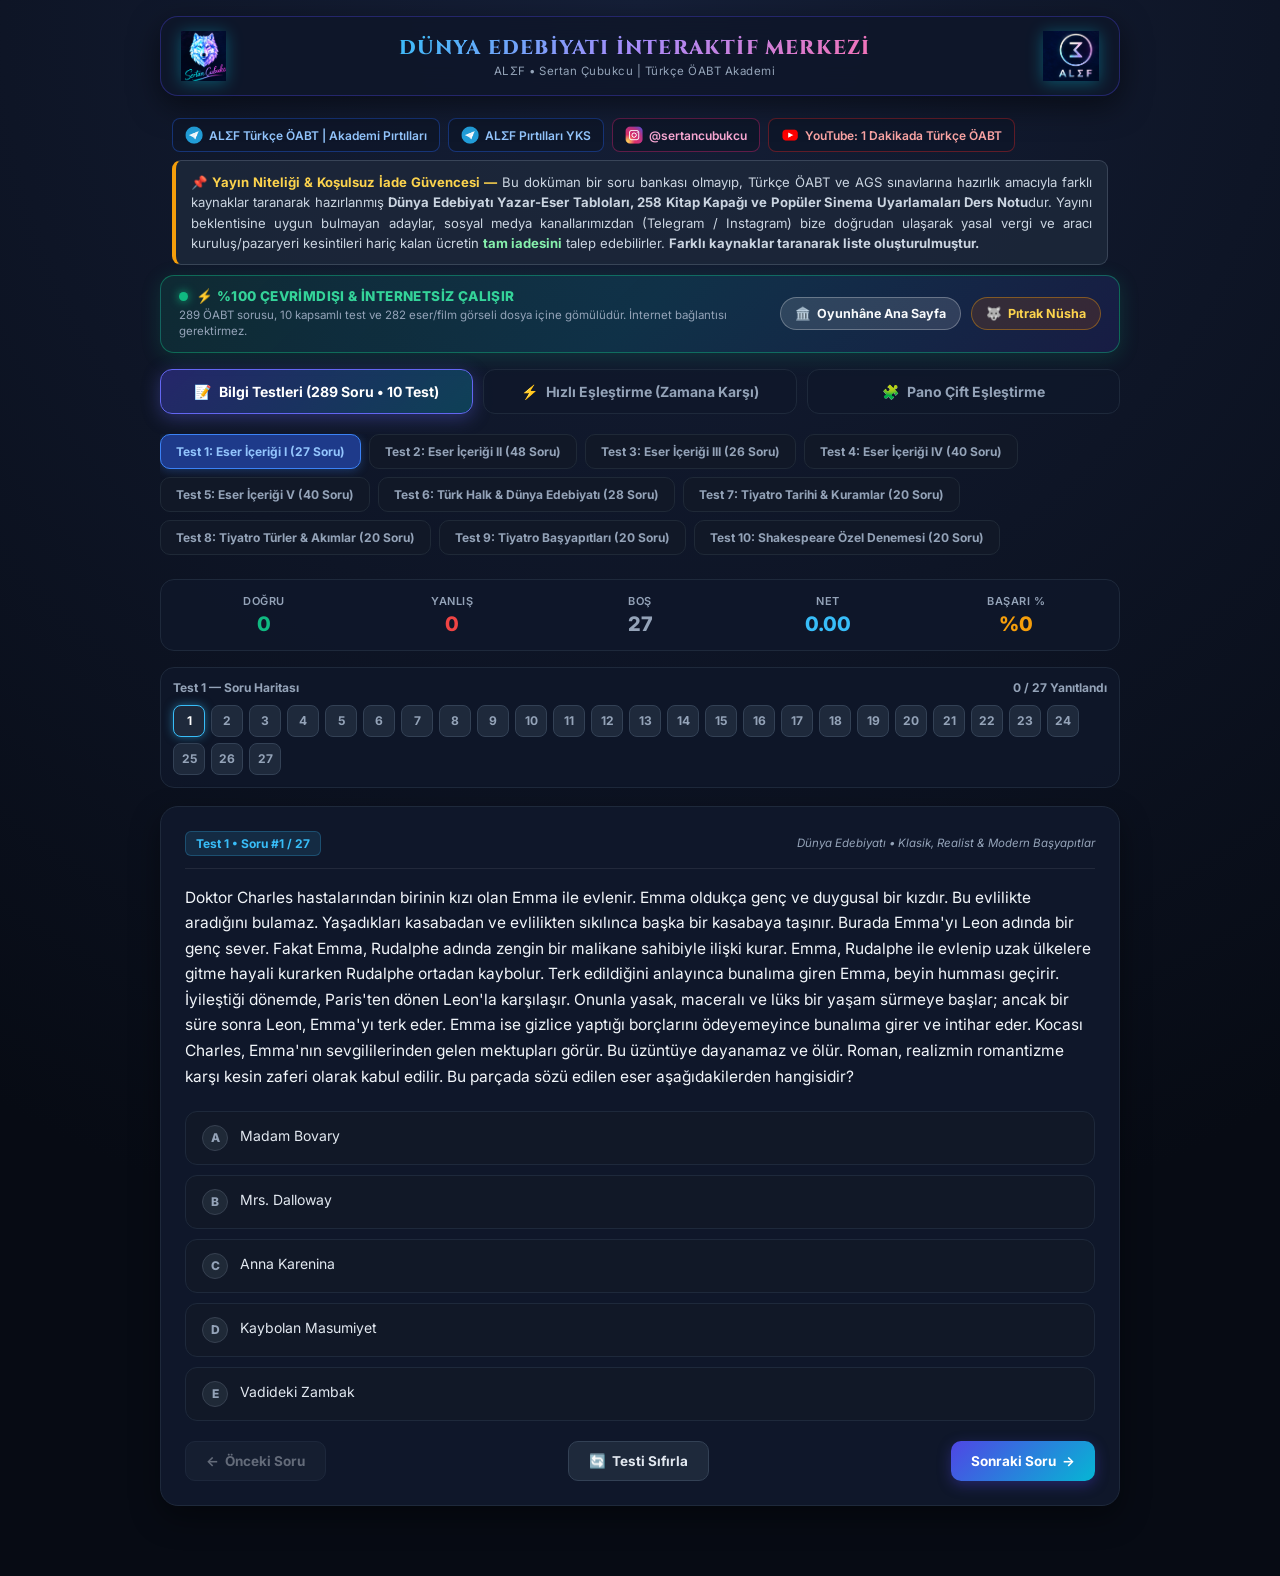
